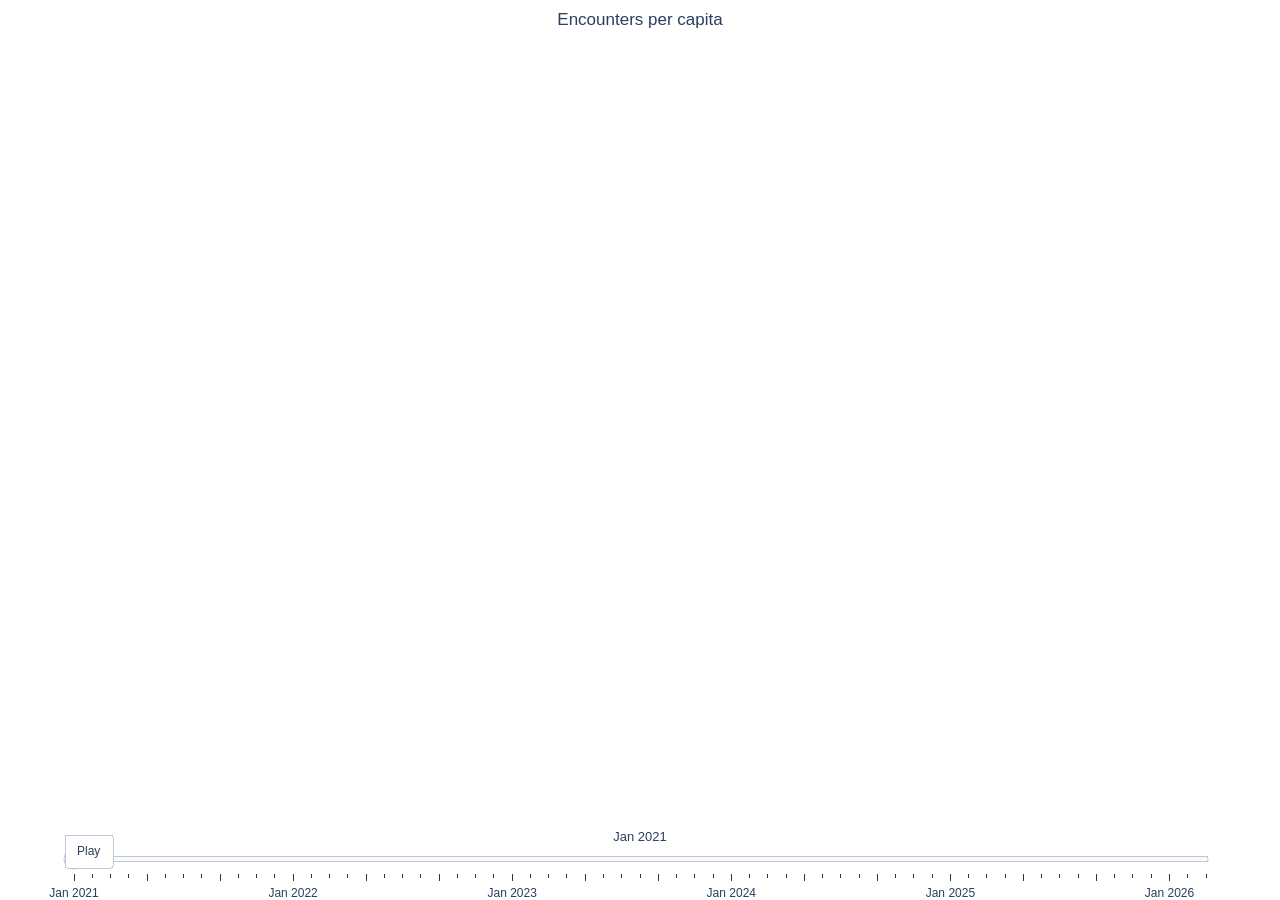
==== assets/map/interactive_map.html @ fe294b66 "Use native Plotly slider with single play button, center title, fix hover text" ====
<!DOCTYPE html>
<html>
<head>
<meta charset="utf-8">
<meta name="viewport" content="width=device-width, initial-scale=1.0">
<script src="https://cdn.plot.ly/plotly-latest.min.js"></script>
<style>
html, body { margin: 0; padding: 0; width: 100%; height: 100%; overflow: hidden; }
#map { width: 100%; height: 100%; }
</style>
</head>
<body>
<div id="map"></div>
<script>
var figure = {"data":[{"colorbar":{"len":0.75,"thickness":12,"tickfont":{"size":10},"title":{"font":{"size":10},"text":"Per 100,000\u003cbr\u003epopulation"}},"colorscale":[[0.0,"#3B9AB2"],[0.15,"#6BBCB6"],[0.3,"#9CCFB5"],[0.45,"#BFE0AF"],[0.55,"#E4E4A4"],[0.65,"#E8C96D"],[0.75,"#E6A439"],[0.85,"#D6773B"],[0.95,"#C44E3F"],[1.0,"#F21A00"]],"customdata":{"dtype":"f8","bdata":"AAAAAAAAAAAAAAAAAAAAAAAAAAAAAAAAAAAAAAAAAAAAAAAAAAAAAAAAAAAAAAAAAAAAAAAAAAAAAAAAAAAAAAAAAAAAAAAAAAAAAAAAAAAAAAAAAAAAAAAAAAAAAAAAAAAAAAAAAAAAAAAAAAAAAI\u002fC9Shcj+I\[base64]"},"hovertemplate":"\u003cb\u003e%{text}\u003c\u002fb\u003e\u003cbr\u003e%{customdata} encounters per 100,000 population\u003cextra\u003e\u003c\u002fextra\u003e","locationmode":"USA-states","locations":["AL","AZ","AR","CA","CO","CT","DE","DC","FL","GA","HI","ID","IL","IN","IA","KS","KY","LA","ME","MD","MA","MI","MN","MS","MO","MT","NE","NV","NH","NJ","NM","NY","NC","ND","OH","OK","OR","PA","RI","SC","SD","TN","TX","UT","VT","VA","WA","WV","WI","WY"],"marker":{"line":{"color":"white","width":0.5}},"text":["Alabama","Arizona","Arkansas","California","Colorado","Connecticut","Delaware","District of Columbia","Florida","Georgia","Hawaii","Idaho","Illinois","Indiana","Iowa","Kansas","Kentucky","Louisiana","Maine","Maryland","Massachusetts","Michigan","Minnesota","Mississippi","Missouri","Montana","Nebraska","Nevada","New Hampshire","New Jersey","New Mexico","New York","North Carolina","North Dakota","Ohio","Oklahoma","Oregon","Pennsylvania","Rhode Island","South Carolina","South Dakota","Tennessee","Texas","Utah","Vermont","Virginia","Washington","West Virginia","Wisconsin","Wyoming"],"z":{"dtype":"f8","bdata":"AAAAAAAAAAAAAAAAAAAAAAAAAAAAAAAAAAAAAAAAAAAAAAAAAAAAAAAAAAAAAAAAAAAAAAAAAAAAAAAAAAAAAAAAAAAAAAAAAAAAAAAAAAAAAAAAAAAAAAAAAAAAAAAAAAAAAAAAAAAAAAAAAAAAALc61HO4deI\[base64]"},"zmax":13.943131940442907,"zmin":0.0,"type":"choropleth"}],"layout":{"template":{"data":{"histogram2dcontour":[{"type":"histogram2dcontour","colorbar":{"outlinewidth":0,"ticks":""},"colorscale":[[0.0,"#0d0887"],[0.1111111111111111,"#46039f"],[0.2222222222222222,"#7201a8"],[0.3333333333333333,"#9c179e"],[0.4444444444444444,"#bd3786"],[0.5555555555555556,"#d8576b"],[0.6666666666666666,"#ed7953"],[0.7777777777777778,"#fb9f3a"],[0.8888888888888888,"#fdca26"],[1.0,"#f0f921"]]}],"choropleth":[{"type":"choropleth","colorbar":{"outlinewidth":0,"ticks":""}}],"histogram2d":[{"type":"histogram2d","colorbar":{"outlinewidth":0,"ticks":""},"colorscale":[[0.0,"#0d0887"],[0.1111111111111111,"#46039f"],[0.2222222222222222,"#7201a8"],[0.3333333333333333,"#9c179e"],[0.4444444444444444,"#bd3786"],[0.5555555555555556,"#d8576b"],[0.6666666666666666,"#ed7953"],[0.7777777777777778,"#fb9f3a"],[0.8888888888888888,"#fdca26"],[1.0,"#f0f921"]]}],"heatmap":[{"type":"heatmap","colorbar":{"outlinewidth":0,"ticks":""},"colorscale":[[0.0,"#0d0887"],[0.1111111111111111,"#46039f"],[0.2222222222222222,"#7201a8"],[0.3333333333333333,"#9c179e"],[0.4444444444444444,"#bd3786"],[0.5555555555555556,"#d8576b"],[0.6666666666666666,"#ed7953"],[0.7777777777777778,"#fb9f3a"],[0.8888888888888888,"#fdca26"],[1.0,"#f0f921"]]}],"contourcarpet":[{"type":"contourcarpet","colorbar":{"outlinewidth":0,"ticks":""}}],"contour":[{"type":"contour","colorbar":{"outlinewidth":0,"ticks":""},"colorscale":[[0.0,"#0d0887"],[0.1111111111111111,"#46039f"],[0.2222222222222222,"#7201a8"],[0.3333333333333333,"#9c179e"],[0.4444444444444444,"#bd3786"],[0.5555555555555556,"#d8576b"],[0.6666666666666666,"#ed7953"],[0.7777777777777778,"#fb9f3a"],[0.8888888888888888,"#fdca26"],[1.0,"#f0f921"]]}],"surface":[{"type":"surface","colorbar":{"outlinewidth":0,"ticks":""},"colorscale":[[0.0,"#0d0887"],[0.1111111111111111,"#46039f"],[0.2222222222222222,"#7201a8"],[0.3333333333333333,"#9c179e"],[0.4444444444444444,"#bd3786"],[0.5555555555555556,"#d8576b"],[0.6666666666666666,"#ed7953"],[0.7777777777777778,"#fb9f3a"],[0.8888888888888888,"#fdca26"],[1.0,"#f0f921"]]}],"mesh3d":[{"type":"mesh3d","colorbar":{"outlinewidth":0,"ticks":""}}],"scatter":[{"fillpattern":{"fillmode":"overlay","size":10,"solidity":0.2},"type":"scatter"}],"parcoords":[{"type":"parcoords","line":{"colorbar":{"outlinewidth":0,"ticks":""}}}],"scatterpolargl":[{"type":"scatterpolargl","marker":{"colorbar":{"outlinewidth":0,"ticks":""}}}],"bar":[{"error_x":{"color":"#2a3f5f"},"error_y":{"color":"#2a3f5f"},"marker":{"line":{"color":"#E5ECF6","width":0.5},"pattern":{"fillmode":"overlay","size":10,"solidity":0.2}},"type":"bar"}],"scattergeo":[{"type":"scattergeo","marker":{"colorbar":{"outlinewidth":0,"ticks":""}}}],"scatterpolar":[{"type":"scatterpolar","marker":{"colorbar":{"outlinewidth":0,"ticks":""}}}],"histogram":[{"marker":{"pattern":{"fillmode":"overlay","size":10,"solidity":0.2}},"type":"histogram"}],"scattergl":[{"type":"scattergl","marker":{"colorbar":{"outlinewidth":0,"ticks":""}}}],"scatter3d":[{"type":"scatter3d","line":{"colorbar":{"outlinewidth":0,"ticks":""}},"marker":{"colorbar":{"outlinewidth":0,"ticks":""}}}],"scattermap":[{"type":"scattermap","marker":{"colorbar":{"outlinewidth":0,"ticks":""}}}],"scattermapbox":[{"type":"scattermapbox","marker":{"colorbar":{"outlinewidth":0,"ticks":""}}}],"scatterternary":[{"type":"scatterternary","marker":{"colorbar":{"outlinewidth":0,"ticks":""}}}],"scattercarpet":[{"type":"scattercarpet","marker":{"colorbar":{"outlinewidth":0,"ticks":""}}}],"carpet":[{"aaxis":{"endlinecolor":"#2a3f5f","gridcolor":"white","linecolor":"white","minorgridcolor":"white","startlinecolor":"#2a3f5f"},"baxis":{"endlinecolor":"#2a3f5f","gridcolor":"white","linecolor":"white","minorgridcolor":"white","startlinecolor":"#2a3f5f"},"type":"carpet"}],"table":[{"cells":{"fill":{"color":"#EBF0F8"},"line":{"color":"white"}},"header":{"fill":{"color":"#C8D4E3"},"line":{"color":"white"}},"type":"table"}],"barpolar":[{"marker":{"line":{"color":"#E5ECF6","width":0.5},"pattern":{"fillmode":"overlay","size":10,"solidity":0.2}},"type":"barpolar"}],"pie":[{"automargin":true,"type":"pie"}]},"layout":{"autotypenumbers":"strict","colorway":["#636efa","#EF553B","#00cc96","#ab63fa","#FFA15A","#19d3f3","#FF6692","#B6E880","#FF97FF","#FECB52"],"font":{"color":"#2a3f5f"},"hovermode":"closest","hoverlabel":{"align":"left"},"paper_bgcolor":"white","plot_bgcolor":"#E5ECF6","polar":{"bgcolor":"#E5ECF6","angularaxis":{"gridcolor":"white","linecolor":"white","ticks":""},"radialaxis":{"gridcolor":"white","linecolor":"white","ticks":""}},"ternary":{"bgcolor":"#E5ECF6","aaxis":{"gridcolor":"white","linecolor":"white","ticks":""},"baxis":{"gridcolor":"white","linecolor":"white","ticks":""},"caxis":{"gridcolor":"white","linecolor":"white","ticks":""}},"coloraxis":{"colorbar":{"outlinewidth":0,"ticks":""}},"colorscale":{"sequential":[[0.0,"#0d0887"],[0.1111111111111111,"#46039f"],[0.2222222222222222,"#7201a8"],[0.3333333333333333,"#9c179e"],[0.4444444444444444,"#bd3786"],[0.5555555555555556,"#d8576b"],[0.6666666666666666,"#ed7953"],[0.7777777777777778,"#fb9f3a"],[0.8888888888888888,"#fdca26"],[1.0,"#f0f921"]],"sequentialminus":[[0.0,"#0d0887"],[0.1111111111111111,"#46039f"],[0.2222222222222222,"#7201a8"],[0.3333333333333333,"#9c179e"],[0.4444444444444444,"#bd3786"],[0.5555555555555556,"#d8576b"],[0.6666666666666666,"#ed7953"],[0.7777777777777778,"#fb9f3a"],[0.8888888888888888,"#fdca26"],[1.0,"#f0f921"]],"diverging":[[0,"#8e0152"],[0.1,"#c51b7d"],[0.2,"#de77ae"],[0.3,"#f1b6da"],[0.4,"#fde0ef"],[0.5,"#f7f7f7"],[0.6,"#e6f5d0"],[0.7,"#b8e186"],[0.8,"#7fbc41"],[0.9,"#4d9221"],[1,"#276419"]]},"xaxis":{"gridcolor":"white","linecolor":"white","ticks":"","title":{"standoff":15},"zerolinecolor":"white","automargin":true,"zerolinewidth":2},"yaxis":{"gridcolor":"white","linecolor":"white","ticks":"","title":{"standoff":15},"zerolinecolor":"white","automargin":true,"zerolinewidth":2},"scene":{"xaxis":{"backgroundcolor":"#E5ECF6","gridcolor":"white","linecolor":"white","showbackground":true,"ticks":"","zerolinecolor":"white","gridwidth":2},"yaxis":{"backgroundcolor":"#E5ECF6","gridcolor":"white","linecolor":"white","showbackground":true,"ticks":"","zerolinecolor":"white","gridwidth":2},"zaxis":{"backgroundcolor":"#E5ECF6","gridcolor":"white","linecolor":"white","showbackground":true,"ticks":"","zerolinecolor":"white","gridwidth":2}},"shapedefaults":{"line":{"color":"#2a3f5f"}},"annotationdefaults":{"arrowcolor":"#2a3f5f","arrowhead":0,"arrowwidth":1},"geo":{"bgcolor":"white","landcolor":"#E5ECF6","subunitcolor":"white","showland":true,"showlakes":true,"lakecolor":"white"},"title":{"x":0.05},"mapbox":{"style":"light"}}},"title":{"font":{"size":17,"family":"Helvetica, Arial, sans-serif"},"text":"Encounters per capita","x":0.5,"xanchor":"center"},"geo":{"projection":{"type":"albers usa"},"lonaxis":{"showgrid":true,"gridwidth":0.5,"gridcolor":"rgba(0,0,0,0.05)","dtick":10},"lataxis":{"showgrid":true,"gridwidth":0.5,"gridcolor":"rgba(0,0,0,0.05)","dtick":5},"scope":"usa","showland":true,"landcolor":"rgb(248,248,248)","showlakes":true,"lakecolor":"rgb(255,255,255)","showframe":false},"margin":{"l":0,"r":0,"t":50,"b":90},"font":{"family":"Helvetica, Arial, sans-serif"},"autosize":true,"updatemenus":[{"buttons":[{"args":[null,{"frame":{"duration":350,"redraw":true},"fromcurrent":true,"transition":{"duration":100},"mode":"immediate"}],"label":"Play","method":"animate"}],"pad":{"t":60},"showactive":false,"type":"buttons","x":0.05,"xanchor":"left","y":0,"yanchor":"top"}],"sliders":[{"active":0,"currentvalue":{"font":{"size":13},"prefix":"","visible":true,"xanchor":"center"},"len":0.9,"pad":{"b":5,"t":50},"steps":[{"args":[["Jan 2021"],{"frame":{"duration":0,"redraw":true},"mode":"immediate"}],"label":"Jan 2021","method":"animate"},{"args":[["Feb 2021"],{"frame":{"duration":0,"redraw":true},"mode":"immediate"}],"label":"","method":"animate"},{"args":[["Mar 2021"],{"frame":{"duration":0,"redraw":true},"mode":"immediate"}],"label":"","method":"animate"},{"args":[["Apr 2021"],{"frame":{"duration":0,"redraw":true},"mode":"immediate"}],"label":"","method":"animate"},{"args":[["May 2021"],{"frame":{"duration":0,"redraw":true},"mode":"immediate"}],"label":"","method":"animate"},{"args":[["Jun 2021"],{"frame":{"duration":0,"redraw":true},"mode":"immediate"}],"label":"","method":"animate"},{"args":[["Jul 2021"],{"frame":{"duration":0,"redraw":true},"mode":"immediate"}],"label":"Jul 2021","method":"animate"},{"args":[["Aug 2021"],{"frame":{"duration":0,"redraw":true},"mode":"immediate"}],"label":"","method":"animate"},{"args":[["Sep 2021"],{"frame":{"duration":0,"redraw":true},"mode":"immediate"}],"label":"","method":"animate"},{"args":[["Oct 2021"],{"frame":{"duration":0,"redraw":true},"mode":"immediate"}],"label":"","method":"animate"},{"args":[["Nov 2021"],{"frame":{"duration":0,"redraw":true},"mode":"immediate"}],"label":"","method":"animate"},{"args":[["Dec 2021"],{"frame":{"duration":0,"redraw":true},"mode":"immediate"}],"label":"","method":"animate"},{"args":[["Jan 2022"],{"frame":{"duration":0,"redraw":true},"mode":"immediate"}],"label":"Jan 2022","method":"animate"},{"args":[["Feb 2022"],{"frame":{"duration":0,"redraw":true},"mode":"immediate"}],"label":"","method":"animate"},{"args":[["Mar 2022"],{"frame":{"duration":0,"redraw":true},"mode":"immediate"}],"label":"","method":"animate"},{"args":[["Apr 2022"],{"frame":{"duration":0,"redraw":true},"mode":"immediate"}],"label":"","method":"animate"},{"args":[["May 2022"],{"frame":{"duration":0,"redraw":true},"mode":"immediate"}],"label":"","method":"animate"},{"args":[["Jun 2022"],{"frame":{"duration":0,"redraw":true},"mode":"immediate"}],"label":"","method":"animate"},{"args":[["Jul 2022"],{"frame":{"duration":0,"redraw":true},"mode":"immediate"}],"label":"Jul 2022","method":"animate"},{"args":[["Aug 2022"],{"frame":{"duration":0,"redraw":true},"mode":"immediate"}],"label":"","method":"animate"},{"args":[["Sep 2022"],{"frame":{"duration":0,"redraw":true},"mode":"immediate"}],"label":"","method":"animate"},{"args":[["Oct 2022"],{"frame":{"duration":0,"redraw":true},"mode":"immediate"}],"label":"","method":"animate"},{"args":[["Nov 2022"],{"frame":{"duration":0,"redraw":true},"mode":"immediate"}],"label":"","method":"animate"},{"args":[["Dec 2022"],{"frame":{"duration":0,"redraw":true},"mode":"immediate"}],"label":"","method":"animate"},{"args":[["Jan 2023"],{"frame":{"duration":0,"redraw":true},"mode":"immediate"}],"label":"Jan 2023","method":"animate"},{"args":[["Feb 2023"],{"frame":{"duration":0,"redraw":true},"mode":"immediate"}],"label":"","method":"animate"},{"args":[["Mar 2023"],{"frame":{"duration":0,"redraw":true},"mode":"immediate"}],"label":"","method":"animate"},{"args":[["Apr 2023"],{"frame":{"duration":0,"redraw":true},"mode":"immediate"}],"label":"","method":"animate"},{"args":[["May 2023"],{"frame":{"duration":0,"redraw":true},"mode":"immediate"}],"label":"","method":"animate"},{"args":[["Jun 2023"],{"frame":{"duration":0,"redraw":true},"mode":"immediate"}],"label":"","method":"animate"},{"args":[["Jul 2023"],{"frame":{"duration":0,"redraw":true},"mode":"immediate"}],"label":"Jul 2023","method":"animate"},{"args":[["Aug 2023"],{"frame":{"duration":0,"redraw":true},"mode":"immediate"}],"label":"","method":"animate"},{"args":[["Sep 2023"],{"frame":{"duration":0,"redraw":true},"mode":"immediate"}],"label":"","method":"animate"},{"args":[["Oct 2023"],{"frame":{"duration":0,"redraw":true},"mode":"immediate"}],"label":"","method":"animate"},{"args":[["Nov 2023"],{"frame":{"duration":0,"redraw":true},"mode":"immediate"}],"label":"","method":"animate"},{"args":[["Dec 2023"],{"frame":{"duration":0,"redraw":true},"mode":"immediate"}],"label":"","method":"animate"},{"args":[["Jan 2024"],{"frame":{"duration":0,"redraw":true},"mode":"immediate"}],"label":"Jan 2024","method":"animate"},{"args":[["Feb 2024"],{"frame":{"duration":0,"redraw":true},"mode":"immediate"}],"label":"","method":"animate"},{"args":[["Mar 2024"],{"frame":{"duration":0,"redraw":true},"mode":"immediate"}],"label":"","method":"animate"},{"args":[["Apr 2024"],{"frame":{"duration":0,"redraw":true},"mode":"immediate"}],"label":"","method":"animate"},{"args":[["May 2024"],{"frame":{"duration":0,"redraw":true},"mode":"immediate"}],"label":"","method":"animate"},{"args":[["Jun 2024"],{"frame":{"duration":0,"redraw":true},"mode":"immediate"}],"label":"","method":"animate"},{"args":[["Jul 2024"],{"frame":{"duration":0,"redraw":true},"mode":"immediate"}],"label":"Jul 2024","method":"animate"},{"args":[["Aug 2024"],{"frame":{"duration":0,"redraw":true},"mode":"immediate"}],"label":"","method":"animate"},{"args":[["Sep 2024"],{"frame":{"duration":0,"redraw":true},"mode":"immediate"}],"label":"","method":"animate"},{"args":[["Oct 2024"],{"frame":{"duration":0,"redraw":true},"mode":"immediate"}],"label":"","method":"animate"},{"args":[["Nov 2024"],{"frame":{"duration":0,"redraw":true},"mode":"immediate"}],"label":"","method":"animate"},{"args":[["Dec 2024"],{"frame":{"duration":0,"redraw":true},"mode":"immediate"}],"label":"","method":"animate"},{"args":[["Jan 2025"],{"frame":{"duration":0,"redraw":true},"mode":"immediate"}],"label":"Jan 2025","method":"animate"},{"args":[["Feb 2025"],{"frame":{"duration":0,"redraw":true},"mode":"immediate"}],"label":"","method":"animate"},{"args":[["Mar 2025"],{"frame":{"duration":0,"redraw":true},"mode":"immediate"}],"label":"","method":"animate"},{"args":[["Apr 2025"],{"frame":{"duration":0,"redraw":true},"mode":"immediate"}],"label":"","method":"animate"},{"args":[["May 2025"],{"frame":{"duration":0,"redraw":true},"mode":"immediate"}],"label":"","method":"animate"},{"args":[["Jun 2025"],{"frame":{"duration":0,"redraw":true},"mode":"immediate"}],"label":"","method":"animate"},{"args":[["Jul 2025"],{"frame":{"duration":0,"redraw":true},"mode":"immediate"}],"label":"Jul 2025","method":"animate"},{"args":[["Aug 2025"],{"frame":{"duration":0,"redraw":true},"mode":"immediate"}],"label":"","method":"animate"},{"args":[["Sep 2025"],{"frame":{"duration":0,"redraw":true},"mode":"immediate"}],"label":"","method":"animate"},{"args":[["Oct 2025"],{"frame":{"duration":0,"redraw":true},"mode":"immediate"}],"label":"","method":"animate"},{"args":[["Nov 2025"],{"frame":{"duration":0,"redraw":true},"mode":"immediate"}],"label":"","method":"animate"},{"args":[["Dec 2025"],{"frame":{"duration":0,"redraw":true},"mode":"immediate"}],"label":"","method":"animate"},{"args":[["Jan 2026"],{"frame":{"duration":0,"redraw":true},"mode":"immediate"}],"label":"Jan 2026","method":"animate"},{"args":[["Feb 2026"],{"frame":{"duration":0,"redraw":true},"mode":"immediate"}],"label":"","method":"animate"},{"args":[["Mar 2026"],{"frame":{"duration":0,"redraw":true},"mode":"immediate"}],"label":"","method":"animate"}],"x":0.05,"xanchor":"left","y":0,"yanchor":"top"}]},"frames":[{"data":[{"colorbar":{"len":0.75,"thickness":12,"tickfont":{"size":10},"title":{"font":{"size":10},"text":"Per 100,000\u003cbr\u003epopulation"}},"colorscale":[[0.0,"#3B9AB2"],[0.15,"#6BBCB6"],[0.3,"#9CCFB5"],[0.45,"#BFE0AF"],[0.55,"#E4E4A4"],[0.65,"#E8C96D"],[0.75,"#E6A439"],[0.85,"#D6773B"],[0.95,"#C44E3F"],[1.0,"#F21A00"]],"customdata":{"dtype":"f8","bdata":"AAAAAAAAAAAAAAAAAAAAAAAAAAAAAAAAAAAAAAAAAAAAAAAAAAAAAAAAAAAAAAAAAAAAAAAAAAAAAAAAAAAAAAAAAAAAAAAAAAAAAAAAAAAAAAAAAAAAAAAAAAAAAAAAAAAAAAAAAAAAAAAAAAAAAI\u002fC9Shcj+I\[base64]"},"hovertemplate":"\u003cb\u003e%{text}\u003c\u002fb\u003e\u003cbr\u003e%{customdata} encounters per 100,000 population\u003cextra\u003e\u003c\u002fextra\u003e","locationmode":"USA-states","locations":["AL","AZ","AR","CA","CO","CT","DE","DC","FL","GA","HI","ID","IL","IN","IA","KS","KY","LA","ME","MD","MA","MI","MN","MS","MO","MT","NE","NV","NH","NJ","NM","NY","NC","ND","OH","OK","OR","PA","RI","SC","SD","TN","TX","UT","VT","VA","WA","WV","WI","WY"],"marker":{"line":{"color":"white","width":0.5}},"text":["Alabama","Arizona","Arkansas","California","Colorado","Connecticut","Delaware","District of Columbia","Florida","Georgia","Hawaii","Idaho","Illinois","Indiana","Iowa","Kansas","Kentucky","Louisiana","Maine","Maryland","Massachusetts","Michigan","Minnesota","Mississippi","Missouri","Montana","Nebraska","Nevada","New Hampshire","New Jersey","New Mexico","New York","North Carolina","North Dakota","Ohio","Oklahoma","Oregon","Pennsylvania","Rhode Island","South Carolina","South Dakota","Tennessee","Texas","Utah","Vermont","Virginia","Washington","West Virginia","Wisconsin","Wyoming"],"z":{"dtype":"f8","bdata":"AAAAAAAAAAAAAAAAAAAAAAAAAAAAAAAAAAAAAAAAAAAAAAAAAAAAAAAAAAAAAAAAAAAAAAAAAAAAAAAAAAAAAAAAAAAAAAAAAAAAAAAAAAAAAAAAAAAAAAAAAAAAAAAAAAAAAAAAAAAAAAAAAAAAALc61HO4deI\[base64]"},"zmax":13.943131940442907,"zmin":0.0,"type":"choropleth"}],"name":"Jan 2021"},{"data":[{"colorbar":{"len":0.75,"thickness":12,"tickfont":{"size":10},"title":{"font":{"size":10},"text":"Per 100,000\u003cbr\u003epopulation"}},"colorscale":[[0.0,"#3B9AB2"],[0.15,"#6BBCB6"],[0.3,"#9CCFB5"],[0.45,"#BFE0AF"],[0.55,"#E4E4A4"],[0.65,"#E8C96D"],[0.75,"#E6A439"],[0.85,"#D6773B"],[0.95,"#C44E3F"],[1.0,"#F21A00"]],"customdata":{"dtype":"f8","bdata":"AAAAAAAAAAAAAAAAAAAAAAAAAAAAAAAAuB6F61G4rj8AAAAAAAAAAAAAAAAAAAAAAAAAAAAAAAAAAAAAAAAAAAAAAAAAAAAAAAAAAAAAAAAAAAAAAAAAAAAAAAAAAAAAAAAAAAAAAAAAAAAAAAAAALgehetRuPY\u002fAAAAAAAAAAAAAAAAAAAAAHE9CtejcN0\[base64]"},"hovertemplate":"\u003cb\u003e%{text}\u003c\u002fb\u003e\u003cbr\u003e%{customdata} encounters per 100,000 population\u003cextra\u003e\u003c\u002fextra\u003e","locationmode":"USA-states","locations":["AL","AZ","AR","CA","CO","CT","DE","DC","FL","GA","HI","ID","IL","IN","IA","KS","KY","LA","ME","MD","MA","MI","MN","MS","MO","MT","NE","NV","NH","NJ","NM","NY","NC","ND","OH","OK","OR","PA","RI","SC","SD","TN","TX","UT","VT","VA","WA","WV","WI","WY"],"marker":{"line":{"color":"white","width":0.5}},"text":["Alabama","Arizona","Arkansas","California","Colorado","Connecticut","Delaware","District of Columbia","Florida","Georgia","Hawaii","Idaho","Illinois","Indiana","Iowa","Kansas","Kentucky","Louisiana","Maine","Maryland","Massachusetts","Michigan","Minnesota","Mississippi","Missouri","Montana","Nebraska","Nevada","New Hampshire","New Jersey","New Mexico","New York","North Carolina","North Dakota","Ohio","Oklahoma","Oregon","Pennsylvania","Rhode Island","South Carolina","South Dakota","Tennessee","Texas","Utah","Vermont","Virginia","Washington","West Virginia","Wisconsin","Wyoming"],"z":{"dtype":"f8","bdata":"AAAAAAAAAAAAAAAAAAAAAAAAAAAAAAAAK1vP7mh\u002fsD8AAAAAAAAAAAAAAAAAAAAAAAAAAAAAAAAAAAAAAAAAAAAAAAAAAAAAAAAAAAAAAAAAAAAAAAAAAAAAAAAAAAAAAAAAAAAAAAAAAAAAAAAAAOCN4Xa\u002fp\u002fY\u002fAAAAAAAAAAAAAAAAAAAAAOnmy1H7ft0\[base64]"},"zmax":13.943131940442907,"zmin":0.0,"type":"choropleth"}],"name":"Feb 2021"},{"data":[{"colorbar":{"len":0.75,"thickness":12,"tickfont":{"size":10},"title":{"font":{"size":10},"text":"Per 100,000\u003cbr\u003epopulation"}},"colorscale":[[0.0,"#3B9AB2"],[0.15,"#6BBCB6"],[0.3,"#9CCFB5"],[0.45,"#BFE0AF"],[0.55,"#E4E4A4"],[0.65,"#E8C96D"],[0.75,"#E6A439"],[0.85,"#D6773B"],[0.95,"#C44E3F"],[1.0,"#F21A00"]],"customdata":{"dtype":"f8","bdata":"AAAAAAAAAAAAAAAAAAAAAAAAAAAAAAAA4XoUrkfhyj8AAAAAAAAAAAAAAAAAAAAAAAAAAAAAAAAAAAAAAAAAAAAAAAAAAAAAAAAAAAAAAAAAAAAAAAAAAAAAAAAAAAAAAAAAAAAAAAAAAAAAAAAAAArXo3A9Cvc\[base64]"},"hovertemplate":"\u003cb\u003e%{text}\u003c\u002fb\u003e\u003cbr\u003e%{customdata} encounters per 100,000 population\u003cextra\u003e\u003c\u002fextra\u003e","locationmode":"USA-states","locations":["AL","AZ","AR","CA","CO","CT","DE","DC","FL","GA","HI","ID","IL","IN","IA","KS","KY","LA","ME","MD","MA","MI","MN","MS","MO","MT","NE","NV","NH","NJ","NM","NY","NC","ND","OH","OK","OR","PA","RI","SC","SD","TN","TX","UT","VT","VA","WA","WV","WI","WY"],"marker":{"line":{"color":"white","width":0.5}},"text":["Alabama","Arizona","Arkansas","California","Colorado","Connecticut","Delaware","District of Columbia","Florida","Georgia","Hawaii","Idaho","Illinois","Indiana","Iowa","Kansas","Kentucky","Louisiana","Maine","Maryland","Massachusetts","Michigan","Minnesota","Mississippi","Missouri","Montana","Nebraska","Nevada","New Hampshire","New Jersey","New Mexico","New York","North Carolina","North Dakota","Ohio","Oklahoma","Oregon","Pennsylvania","Rhode Island","South Carolina","South Dakota","Tennessee","Texas","Utah","Vermont","Virginia","Washington","West Virginia","Wisconsin","Wyoming"],"z":{"dtype":"f8","bdata":"AAAAAAAAAAAAAAAAAAAAAAAAAAAAAAAAEcVLsXRlyj8AAAAAAAAAAAAAAAAAAAAAAAAAAAAAAAAAAAAAAAAAAAAAAAAAAAAAAAAAAAAAAAAAAAAAAAAAAAAAAAAAAAAAAAAAAAAAAAAAAAAAAAAAAGVJyZAmE\u002fc\[base64]"},"zmax":13.943131940442907,"zmin":0.0,"type":"choropleth"}],"name":"Mar 2021"},{"data":[{"colorbar":{"len":0.75,"thickness":12,"tickfont":{"size":10},"title":{"font":{"size":10},"text":"Per 100,000\u003cbr\u003epopulation"}},"colorscale":[[0.0,"#3B9AB2"],[0.15,"#6BBCB6"],[0.3,"#9CCFB5"],[0.45,"#BFE0AF"],[0.55,"#E4E4A4"],[0.65,"#E8C96D"],[0.75,"#E6A439"],[0.85,"#D6773B"],[0.95,"#C44E3F"],[1.0,"#F21A00"]],"customdata":{"dtype":"f8","bdata":"AAAAAAAAAAAAAAAAAAAAAAAAAAAAAAAAMzMzMzMz0z8AAAAAAAAAAAAAAAAAAAAAAAAAAAAAAAAAAAAAAAAAAAAAAAAAAAAAAAAAAAAAAAAAAAAAAAAAAAAAAAAAAAAAAAAAAAAAAAAAAAAAAAAAAIXrUbgehfc\[base64]"},"hovertemplate":"\u003cb\u003e%{text}\u003c\u002fb\u003e\u003cbr\u003e%{customdata} encounters per 100,000 population\u003cextra\u003e\u003c\u002fextra\u003e","locationmode":"USA-states","locations":["AL","AZ","AR","CA","CO","CT","DE","DC","FL","GA","HI","ID","IL","IN","IA","KS","KY","LA","ME","MD","MA","MI","MN","MS","MO","MT","NE","NV","NH","NJ","NM","NY","NC","ND","OH","OK","OR","PA","RI","SC","SD","TN","TX","UT","VT","VA","WA","WV","WI","WY"],"marker":{"line":{"color":"white","width":0.5}},"text":["Alabama","Arizona","Arkansas","California","Colorado","Connecticut","Delaware","District of Columbia","Florida","Georgia","Hawaii","Idaho","Illinois","Indiana","Iowa","Kansas","Kentucky","Louisiana","Maine","Maryland","Massachusetts","Michigan","Minnesota","Mississippi","Missouri","Montana","Nebraska","Nevada","New Hampshire","New Jersey","New Mexico","New York","North Carolina","North Dakota","Ohio","Oklahoma","Oregon","Pennsylvania","Rhode Island","South Carolina","South Dakota","Tennessee","Texas","Utah","Vermont","Virginia","Washington","West Virginia","Wisconsin","Wyoming"],"z":{"dtype":"f8","bdata":"AAAAAAAAAAAAAAAAAAAAAAAAAAAAAAAApHVu3+v40j8AAAAAAAAAAAAAAAAAAAAAAAAAAAAAAAAAAAAAAAAAAAAAAAAAAAAAAAAAAAAAAAAAAAAAAAAAAAAAAAAAAAAAAAAAAAAAAAAAAAAAAAAAAOkEsaqNfvc\[base64]"},"zmax":13.943131940442907,"zmin":0.0,"type":"choropleth"}],"name":"Apr 2021"},{"data":[{"colorbar":{"len":0.75,"thickness":12,"tickfont":{"size":10},"title":{"font":{"size":10},"text":"Per 100,000\u003cbr\u003epopulation"}},"colorscale":[[0.0,"#3B9AB2"],[0.15,"#6BBCB6"],[0.3,"#9CCFB5"],[0.45,"#BFE0AF"],[0.55,"#E4E4A4"],[0.65,"#E8C96D"],[0.75,"#E6A439"],[0.85,"#D6773B"],[0.95,"#C44E3F"],[1.0,"#F21A00"]],"customdata":{"dtype":"f8","bdata":"AAAAAAAAAAAAAAAAAAAAAAAAAAAAAAAA4XoUrkfhyj8AAAAAAAAAAAAAAAAAAAAAAAAAAAAAAAAAAAAAAAAAAAAAAAAAAAAAAAAAAAAAAAAAAAAAAAAAAAAAAAAAAAAAAAAAAAAAAAAAAAAAAAAAAOF6FK5H4fI\u002fAAAAAAAAAAAAAAAAAAAAAHsUrkfhevQ\[base64]"},"hovertemplate":"\u003cb\u003e%{text}\u003c\u002fb\u003e\u003cbr\u003e%{customdata} encounters per 100,000 population\u003cextra\u003e\u003c\u002fextra\u003e","locationmode":"USA-states","locations":["AL","AZ","AR","CA","CO","CT","DE","DC","FL","GA","HI","ID","IL","IN","IA","KS","KY","LA","ME","MD","MA","MI","MN","MS","MO","MT","NE","NV","NH","NJ","NM","NY","NC","ND","OH","OK","OR","PA","RI","SC","SD","TN","TX","UT","VT","VA","WA","WV","WI","WY"],"marker":{"line":{"color":"white","width":0.5}},"text":["Alabama","Arizona","Arkansas","California","Colorado","Connecticut","Delaware","District of Columbia","Florida","Georgia","Hawaii","Idaho","Illinois","Indiana","Iowa","Kansas","Kentucky","Louisiana","Maine","Maryland","Massachusetts","Michigan","Minnesota","Mississippi","Missouri","Montana","Nebraska","Nevada","New Hampshire","New Jersey","New Mexico","New York","North Carolina","North Dakota","Ohio","Oklahoma","Oregon","Pennsylvania","Rhode Island","South Carolina","South Dakota","Tennessee","Texas","Utah","Vermont","Virginia","Washington","West Virginia","Wisconsin","Wyoming"],"z":{"dtype":"f8","bdata":"AAAAAAAAAAAAAAAAAAAAAAAAAAAAAAAAR+2uOAR\u002fyz8AAAAAAAAAAAAAAAAAAAAAAAAAAAAAAAAAAAAAAAAAAAAAAAAAAAAAAAAAAAAAAAAAAAAAAAAAAAAAAAAAAAAAAAAAAAAAAAAAAAAAAAAAADv2u40f4fI\u002fAAAAAAAAAAAAAAAAAAAAALLLPgc0cvQ\[base64]"},"zmax":13.943131940442907,"zmin":0.0,"type":"choropleth"}],"name":"May 2021"},{"data":[{"colorbar":{"len":0.75,"thickness":12,"tickfont":{"size":10},"title":{"font":{"size":10},"text":"Per 100,000\u003cbr\u003epopulation"}},"colorscale":[[0.0,"#3B9AB2"],[0.15,"#6BBCB6"],[0.3,"#9CCFB5"],[0.45,"#BFE0AF"],[0.55,"#E4E4A4"],[0.65,"#E8C96D"],[0.75,"#E6A439"],[0.85,"#D6773B"],[0.95,"#C44E3F"],[1.0,"#F21A00"]],"customdata":{"dtype":"f8","bdata":"AAAAAAAAAAAAAAAAAAAAAAAAAAAAAAAA16NwPQrX0z8AAAAAAAAAAAAAAAAAAAAAAAAAAAAAAAAAAAAAAAAAAAAAAAAAAAAAAAAAAAAAAAAAAAAAAAAAAAAAAAAAAAAAAAAAAAAAAAAAAAAAAAAAAMP1KFyPwvU\[base64]"},"hovertemplate":"\u003cb\u003e%{text}\u003c\u002fb\u003e\u003cbr\u003e%{customdata} encounters per 100,000 population\u003cextra\u003e\u003c\u002fextra\u003e","locationmode":"USA-states","locations":["AL","AZ","AR","CA","CO","CT","DE","DC","FL","GA","HI","ID","IL","IN","IA","KS","KY","LA","ME","MD","MA","MI","MN","MS","MO","MT","NE","NV","NH","NJ","NM","NY","NC","ND","OH","OK","OR","PA","RI","SC","SD","TN","TX","UT","VT","VA","WA","WV","WI","WY"],"marker":{"line":{"color":"white","width":0.5}},"text":["Alabama","Arizona","Arkansas","California","Colorado","Connecticut","Delaware","District of Columbia","Florida","Georgia","Hawaii","Idaho","Illinois","Indiana","Iowa","Kansas","Kentucky","Louisiana","Maine","Maryland","Massachusetts","Michigan","Minnesota","Mississippi","Missouri","Montana","Nebraska","Nevada","New Hampshire","New Jersey","New Mexico","New York","North Carolina","North Dakota","Ohio","Oklahoma","Oregon","Pennsylvania","Rhode Island","South Carolina","South Dakota","Tennessee","Texas","Utah","Vermont","Virginia","Washington","West Virginia","Wisconsin","Wyoming"],"z":{"dtype":"f8","bdata":"AAAAAAAAAAAAAAAAAAAAAAAAAAAAAAAA2p3RZnsS1D8AAAAAAAAAAAAAAAAAAAAAAAAAAAAAAAAAAAAAAAAAAAAAAAAAAAAAAAAAAAAAAAAAAAAAAAAAAAAAAAAAAAAAAAAAAAAAAAAAAAAAAAAAANgWEkPx0PU\[base64]"},"zmax":13.943131940442907,"zmin":0.0,"type":"choropleth"}],"name":"Jun 2021"},{"data":[{"colorbar":{"len":0.75,"thickness":12,"tickfont":{"size":10},"title":{"font":{"size":10},"text":"Per 100,000\u003cbr\u003epopulation"}},"colorscale":[[0.0,"#3B9AB2"],[0.15,"#6BBCB6"],[0.3,"#9CCFB5"],[0.45,"#BFE0AF"],[0.55,"#E4E4A4"],[0.65,"#E8C96D"],[0.75,"#E6A439"],[0.85,"#D6773B"],[0.95,"#C44E3F"],[1.0,"#F21A00"]],"customdata":{"dtype":"f8","bdata":"AAAAAAAAAAAAAAAAAAAAAAAAAAAAAAAAH4XrUbge1T8AAAAAAAAAAAAAAAAAAAAAAAAAAAAAAAAAAAAAAAAAAAAAAAAAAAAAAAAAAAAAAAAAAAAAAAAAAAAAAAAAAAAAAAAAAAAAAAAAAAAAAAAAAJqZmZmZmfk\u002fAAAAAAAAAAAAAAAAAAAAANejcD0K1\u002fs\[base64]"},"hovertemplate":"\u003cb\u003e%{text}\u003c\u002fb\u003e\u003cbr\u003e%{customdata} encounters per 100,000 population\u003cextra\u003e\u003c\u002fextra\u003e","locationmode":"USA-states","locations":["AL","AZ","AR","CA","CO","CT","DE","DC","FL","GA","HI","ID","IL","IN","IA","KS","KY","LA","ME","MD","MA","MI","MN","MS","MO","MT","NE","NV","NH","NJ","NM","NY","NC","ND","OH","OK","OR","PA","RI","SC","SD","TN","TX","UT","VT","VA","WA","WV","WI","WY"],"marker":{"line":{"color":"white","width":0.5}},"text":["Alabama","Arizona","Arkansas","California","Colorado","Connecticut","Delaware","District of Columbia","Florida","Georgia","Hawaii","Idaho","Illinois","Indiana","Iowa","Kansas","Kentucky","Louisiana","Maine","Maryland","Massachusetts","Michigan","Minnesota","Mississippi","Missouri","Montana","Nebraska","Nevada","New Hampshire","New Jersey","New Mexico","New York","North Carolina","North Dakota","Ohio","Oklahoma","Oregon","Pennsylvania","Rhode Island","South Carolina","South Dakota","Tennessee","Texas","Utah","Vermont","Virginia","Washington","West Virginia","Wisconsin","Wyoming"],"z":{"dtype":"f8","bdata":"AAAAAAAAAAAAAAAAAAAAAAAAAAAAAAAAA\u002fxbDKfl1D8AAAAAAAAAAAAAAAAAAAAAAAAAAAAAAAAAAAAAAAAAAAAAAAAAAAAAAAAAAAAAAAAAAAAAAAAAAAAAAAAAAAAAAAAAAAAAAAAAAAAAAAAAAH6uNyyRl\u002fk\u002fAAAAAAAAAAAAAAAAAAAAAGzFsdvy0fs\[base64]"},"zmax":13.943131940442907,"zmin":0.0,"type":"choropleth"}],"name":"Jul 2021"},{"data":[{"colorbar":{"len":0.75,"thickness":12,"tickfont":{"size":10},"title":{"font":{"size":10},"text":"Per 100,000\u003cbr\u003epopulation"}},"colorscale":[[0.0,"#3B9AB2"],[0.15,"#6BBCB6"],[0.3,"#9CCFB5"],[0.45,"#BFE0AF"],[0.55,"#E4E4A4"],[0.65,"#E8C96D"],[0.75,"#E6A439"],[0.85,"#D6773B"],[0.95,"#C44E3F"],[1.0,"#F21A00"]],"customdata":{"dtype":"f8","bdata":"AAAAAAAAAAAAAAAAAAAAAAAAAAAAAAAAKVyPwvUovD8AAAAAAAAAAAAAAAAAAAAAAAAAAAAAAAAAAAAAAAAAAAAAAAAAAAAAAAAAAAAAAAAAAAAAAAAAAAAAAAAAAAAAAAAAAAAAAAAAAAAAAAAAAFK4HoXrUfg\u002fAAAAAAAAAAAAAAAAAAAAAClcj8L1KOQ\[base64]"},"hovertemplate":"\u003cb\u003e%{text}\u003c\u002fb\u003e\u003cbr\u003e%{customdata} encounters per 100,000 population\u003cextra\u003e\u003c\u002fextra\u003e","locationmode":"USA-states","locations":["AL","AZ","AR","CA","CO","CT","DE","DC","FL","GA","HI","ID","IL","IN","IA","KS","KY","LA","ME","MD","MA","MI","MN","MS","MO","MT","NE","NV","NH","NJ","NM","NY","NC","ND","OH","OK","OR","PA","RI","SC","SD","TN","TX","UT","VT","VA","WA","WV","WI","WY"],"marker":{"line":{"color":"white","width":0.5}},"text":["Alabama","Arizona","Arkansas","California","Colorado","Connecticut","Delaware","District of Columbia","Florida","Georgia","Hawaii","Idaho","Illinois","Indiana","Iowa","Kansas","Kentucky","Louisiana","Maine","Maryland","Massachusetts","Michigan","Minnesota","Mississippi","Missouri","Montana","Nebraska","Nevada","New Hampshire","New Jersey","New Mexico","New York","North Carolina","North Dakota","Ohio","Oklahoma","Oregon","Pennsylvania","Rhode Island","South Carolina","South Dakota","Tennessee","Texas","Utah","Vermont","Virginia","Washington","West Virginia","Wisconsin","Wyoming"],"z":{"dtype":"f8","bdata":"AAAAAAAAAAAAAAAAAAAAAAAAAAAAAAAAR+2uOAR\u002fuz8AAAAAAAAAAAAAAAAAAAAAAAAAAAAAAAAAAAAAAAAAAAAAAAAAAAAAAAAAAAAAAAAAAAAAAAAAAAAAAAAAAAAAAAAAAAAAAAAAAAAAAAAAAPJ7gN5bVfg\u002fAAAAAAAAAAAAAAAAAAAAAM2ROYllHOQ\[base64]"},"zmax":13.943131940442907,"zmin":0.0,"type":"choropleth"}],"name":"Aug 2021"},{"data":[{"colorbar":{"len":0.75,"thickness":12,"tickfont":{"size":10},"title":{"font":{"size":10},"text":"Per 100,000\u003cbr\u003epopulation"}},"colorscale":[[0.0,"#3B9AB2"],[0.15,"#6BBCB6"],[0.3,"#9CCFB5"],[0.45,"#BFE0AF"],[0.55,"#E4E4A4"],[0.65,"#E8C96D"],[0.75,"#E6A439"],[0.85,"#D6773B"],[0.95,"#C44E3F"],[1.0,"#F21A00"]],"customdata":{"dtype":"f8","bdata":"AAAAAAAAAAAAAAAAAAAAAAAAAAAAAAAAKVyPwvUovD8AAAAAAAAAAAAAAAAAAAAAAAAAAAAAAAAAAAAAAAAAAAAAAAAAAAAAAAAAAAAAAAAAAAAAAAAAAAAAAAAAAAAAAAAAAAAAAAAAAAAAAAAAABSuR+F6FPI\[base64]"},"hovertemplate":"\u003cb\u003e%{text}\u003c\u002fb\u003e\u003cbr\u003e%{customdata} encounters per 100,000 population\u003cextra\u003e\u003c\u002fextra\u003e","locationmode":"USA-states","locations":["AL","AZ","AR","CA","CO","CT","DE","DC","FL","GA","HI","ID","IL","IN","IA","KS","KY","LA","ME","MD","MA","MI","MN","MS","MO","MT","NE","NV","NH","NJ","NM","NY","NC","ND","OH","OK","OR","PA","RI","SC","SD","TN","TX","UT","VT","VA","WA","WV","WI","WY"],"marker":{"line":{"color":"white","width":0.5}},"text":["Alabama","Arizona","Arkansas","California","Colorado","Connecticut","Delaware","District of Columbia","Florida","Georgia","Hawaii","Idaho","Illinois","Indiana","Iowa","Kansas","Kentucky","Louisiana","Maine","Maryland","Massachusetts","Michigan","Minnesota","Mississippi","Missouri","Montana","Nebraska","Nevada","New Hampshire","New Jersey","New Mexico","New York","North Carolina","North Dakota","Ohio","Oklahoma","Oregon","Pennsylvania","Rhode Island","South Carolina","South Dakota","Tennessee","Texas","Utah","Vermont","Virginia","Washington","West Virginia","Wisconsin","Wyoming"],"z":{"dtype":"f8","bdata":"AAAAAAAAAAAAAAAAAAAAAAAAAAAAAAAAfRUSwJOYvD8AAAAAAAAAAAAAAAAAAAAAAAAAAAAAAAAAAAAAAAAAAAAAAAAAAAAAAAAAAAAAAAAAAAAAAAAAAAAAAAAAAAAAAAAAAAAAAAAAAAAAAAAAADN\u002f7FlRCvI\[base64]"},"zmax":13.943131940442907,"zmin":0.0,"type":"choropleth"}],"name":"Sep 2021"},{"data":[{"colorbar":{"len":0.75,"thickness":12,"tickfont":{"size":10},"title":{"font":{"size":10},"text":"Per 100,000\u003cbr\u003epopulation"}},"colorscale":[[0.0,"#3B9AB2"],[0.15,"#6BBCB6"],[0.3,"#9CCFB5"],[0.45,"#BFE0AF"],[0.55,"#E4E4A4"],[0.65,"#E8C96D"],[0.75,"#E6A439"],[0.85,"#D6773B"],[0.95,"#C44E3F"],[1.0,"#F21A00"]],"customdata":{"dtype":"f8","bdata":"AAAAAAAAAAAAAAAAAAAAAAAAAAAAAAAA7FG4HoXrsT8AAAAAAAAAAAAAAAAAAAAAAAAAAAAAAAAAAAAAAAAAAAAAAAAAAAAAAAAAAAAAAAAAAAAAAAAAAAAAAAAAAAAAAAAAAAAAAAAAAAAAAAAAAJqZmZmZmfk\u002fAAAAAAAAAAAAAAAAAAAAAEjhehSuR9E\[base64]"},"hovertemplate":"\u003cb\u003e%{text}\u003c\u002fb\u003e\u003cbr\u003e%{customdata} encounters per 100,000 population\u003cextra\u003e\u003c\u002fextra\u003e","locationmode":"USA-states","locations":["AL","AZ","AR","CA","CO","CT","DE","DC","FL","GA","HI","ID","IL","IN","IA","KS","KY","LA","ME","MD","MA","MI","MN","MS","MO","MT","NE","NV","NH","NJ","NM","NY","NC","ND","OH","OK","OR","PA","RI","SC","SD","TN","TX","UT","VT","VA","WA","WV","WI","WY"],"marker":{"line":{"color":"white","width":0.5}},"text":["Alabama","Arizona","Arkansas","California","Colorado","Connecticut","Delaware","District of Columbia","Florida","Georgia","Hawaii","Idaho","Illinois","Indiana","Iowa","Kansas","Kentucky","Louisiana","Maine","Maryland","Massachusetts","Michigan","Minnesota","Mississippi","Missouri","Montana","Nebraska","Nevada","New Hampshire","New Jersey","New Mexico","New York","North Carolina","North Dakota","Ohio","Oklahoma","Oregon","Pennsylvania","Rhode Island","South Carolina","South Dakota","Tennessee","Texas","Utah","Vermont","Virginia","Washington","West Virginia","Wisconsin","Wyoming"],"z":{"dtype":"f8","bdata":"AAAAAAAAAAAAAAAAAAAAAAAAAAAAAAAAlquV\u002fYeysj8AAAAAAAAAAAAAAAAAAAAAAAAAAAAAAAAAAAAAAAAAAAAAAAAAAAAAAAAAAAAAAAAAAAAAAAAAAAAAAAAAAAAAAAAAAAAAAAAAAAAAAAAAAH6uNyyRl\u002fk\u002fAAAAAAAAAAAAAAAAAAAAAKHCD5nxbdE\[base64]"},"zmax":13.943131940442907,"zmin":0.0,"type":"choropleth"}],"name":"Oct 2021"},{"data":[{"colorbar":{"len":0.75,"thickness":12,"tickfont":{"size":10},"title":{"font":{"size":10},"text":"Per 100,000\u003cbr\u003epopulation"}},"colorscale":[[0.0,"#3B9AB2"],[0.15,"#6BBCB6"],[0.3,"#9CCFB5"],[0.45,"#BFE0AF"],[0.55,"#E4E4A4"],[0.65,"#E8C96D"],[0.75,"#E6A439"],[0.85,"#D6773B"],[0.95,"#C44E3F"],[1.0,"#F21A00"]],"customdata":{"dtype":"f8","bdata":"AAAAAAAAAAAAAAAAAAAAAAAAAAAAAAAAuB6F61G4vj8AAAAAAAAAAAAAAAAAAAAAAAAAAAAAAAAAAAAAAAAAAAAAAAAAAAAAAAAAAAAAAAAAAAAAAAAAAAAAAAAAAAAAAAAAAAAAAAAAAAAAAAAAAK5H4XoUrvs\[base64]"},"hovertemplate":"\u003cb\u003e%{text}\u003c\u002fb\u003e\u003cbr\u003e%{customdata} encounters per 100,000 population\u003cextra\u003e\u003c\u002fextra\u003e","locationmode":"USA-states","locations":["AL","AZ","AR","CA","CO","CT","DE","DC","FL","GA","HI","ID","IL","IN","IA","KS","KY","LA","ME","MD","MA","MI","MN","MS","MO","MT","NE","NV","NH","NJ","NM","NY","NC","ND","OH","OK","OR","PA","RI","SC","SD","TN","TX","UT","VT","VA","WA","WV","WI","WY"],"marker":{"line":{"color":"white","width":0.5}},"text":["Alabama","Arizona","Arkansas","California","Colorado","Connecticut","Delaware","District of Columbia","Florida","Georgia","Hawaii","Idaho","Illinois","Indiana","Iowa","Kansas","Kentucky","Louisiana","Maine","Maryland","Massachusetts","Michigan","Minnesota","Mississippi","Missouri","Montana","Nebraska","Nevada","New Hampshire","New Jersey","New Mexico","New York","North Carolina","North Dakota","Ohio","Oklahoma","Oregon","Pennsylvania","Rhode Island","South Carolina","South Dakota","Tennessee","Texas","Utah","Vermont","Virginia","Washington","West Virginia","Wisconsin","Wyoming"],"z":{"dtype":"f8","bdata":"AAAAAAAAAAAAAAAAAAAAAAAAAAAAAAAAsz11RyOyvT8AAAAAAAAAAAAAAAAAAAAAAAAAAAAAAAAAAAAAAAAAAAAAAAAAAAAAAAAAAAAAAAAAAAAAAAAAAAAAAAAAAAAAAAAAAAAAAAAAAAAAAAAAABNYvq2UsPs\[base64]"},"zmax":13.943131940442907,"zmin":0.0,"type":"choropleth"}],"name":"Nov 2021"},{"data":[{"colorbar":{"len":0.75,"thickness":12,"tickfont":{"size":10},"title":{"font":{"size":10},"text":"Per 100,000\u003cbr\u003epopulation"}},"colorscale":[[0.0,"#3B9AB2"],[0.15,"#6BBCB6"],[0.3,"#9CCFB5"],[0.45,"#BFE0AF"],[0.55,"#E4E4A4"],[0.65,"#E8C96D"],[0.75,"#E6A439"],[0.85,"#D6773B"],[0.95,"#C44E3F"],[1.0,"#F21A00"]],"customdata":{"dtype":"f8","bdata":"AAAAAAAAAAAAAAAAAAAAAAAAAAAAAAAACtejcD0Ktz8AAAAAAAAAAAAAAAAAAAAAAAAAAAAAAAAAAAAAAAAAAAAAAAAAAAAAAAAAAAAAAAAAAAAAAAAAAAAAAAAAAAAAAAAAAAAAAAAAAAAAAAAAABSuR+F6FPo\[base64]"},"hovertemplate":"\u003cb\u003e%{text}\u003c\u002fb\u003e\u003cbr\u003e%{customdata} encounters per 100,000 population\u003cextra\u003e\u003c\u002fextra\u003e","locationmode":"USA-states","locations":["AL","AZ","AR","CA","CO","CT","DE","DC","FL","GA","HI","ID","IL","IN","IA","KS","KY","LA","ME","MD","MA","MI","MN","MS","MO","MT","NE","NV","NH","NJ","NM","NY","NC","ND","OH","OK","OR","PA","RI","SC","SD","TN","TX","UT","VT","VA","WA","WV","WI","WY"],"marker":{"line":{"color":"white","width":0.5}},"text":["Alabama","Arizona","Arkansas","California","Colorado","Connecticut","Delaware","District of Columbia","Florida","Georgia","Hawaii","Idaho","Illinois","Indiana","Iowa","Kansas","Kentucky","Louisiana","Maine","Maryland","Massachusetts","Michigan","Minnesota","Mississippi","Missouri","Montana","Nebraska","Nevada","New Hampshire","New Jersey","New Mexico","New York","North Carolina","North Dakota","Ohio","Oklahoma","Oregon","Pennsylvania","Rhode Island","South Carolina","South Dakota","Tennessee","Texas","Utah","Vermont","Virginia","Washington","West Virginia","Wisconsin","Wyoming"],"z":{"dtype":"f8","bdata":"AAAAAAAAAAAAAAAAAAAAAAAAAAAAAAAAb0wiG8YYtz8AAAAAAAAAAAAAAAAAAAAAAAAAAAAAAAAAAAAAAAAAAAAAAAAAAAAAAAAAAAAAAAAAAAAAAAAAAAAAAAAAAAAAAAAAAAAAAAAAAAAAAAAAAAJqH0b4Avo\[base64]"},"zmax":13.943131940442907,"zmin":0.0,"type":"choropleth"}],"name":"Dec 2021"},{"data":[{"colorbar":{"len":0.75,"thickness":12,"tickfont":{"size":10},"title":{"font":{"size":10},"text":"Per 100,000\u003cbr\u003epopulation"}},"colorscale":[[0.0,"#3B9AB2"],[0.15,"#6BBCB6"],[0.3,"#9CCFB5"],[0.45,"#BFE0AF"],[0.55,"#E4E4A4"],[0.65,"#E8C96D"],[0.75,"#E6A439"],[0.85,"#D6773B"],[0.95,"#C44E3F"],[1.0,"#F21A00"]],"customdata":{"dtype":"f8","bdata":"AAAAAAAAAAAAAAAAAAAAAAAAAAAAAAAAMzMzMzMzwz8AAAAAAAAAAAAAAAAAAAAAAAAAAAAAAAAAAAAAAAAAAAAAAAAAAAAAAAAAAAAAAAAAAAAAAAAAAAAAAAAAAAAAAAAAAAAAAAAAAAAAAAAAAD0K16NwPfY\[base64]"},"hovertemplate":"\u003cb\u003e%{text}\u003c\u002fb\u003e\u003cbr\u003e%{customdata} encounters per 100,000 population\u003cextra\u003e\u003c\u002fextra\u003e","locationmode":"USA-states","locations":["AL","AZ","AR","CA","CO","CT","DE","DC","FL","GA","HI","ID","IL","IN","IA","KS","KY","LA","ME","MD","MA","MI","MN","MS","MO","MT","NE","NV","NH","NJ","NM","NY","NC","ND","OH","OK","OR","PA","RI","SC","SD","TN","TX","UT","VT","VA","WA","WV","WI","WY"],"marker":{"line":{"color":"white","width":0.5}},"text":["Alabama","Arizona","Arkansas","California","Colorado","Connecticut","Delaware","District of Columbia","Florida","Georgia","Hawaii","Idaho","Illinois","Indiana","Iowa","Kansas","Kentucky","Louisiana","Maine","Maryland","Massachusetts","Michigan","Minnesota","Mississippi","Missouri","Montana","Nebraska","Nevada","New Hampshire","New Jersey","New Mexico","New York","North Carolina","North Dakota","Ohio","Oklahoma","Oregon","Pennsylvania","Rhode Island","South Carolina","South Dakota","Tennessee","Texas","Utah","Vermont","Virginia","Washington","West Virginia","Wisconsin","Wyoming"],"z":{"dtype":"f8","bdata":"AAAAAAAAAAAAAAAAAAAAAAAAAAAAAAAAsj9HwU8\u002fwz8AAAAAAAAAAAAAAAAAAAAAAAAAAAAAAAAAAAAAAAAAAAAAAAAAAAAAAAAAAAAAAAAAAAAAAAAAAAAAAAAAAAAAAAAAAAAAAAAAAAAAAAAAAF3S+VxYPPY\[base64]"},"zmax":13.943131940442907,"zmin":0.0,"type":"choropleth"}],"name":"Jan 2022"},{"data":[{"colorbar":{"len":0.75,"thickness":12,"tickfont":{"size":10},"title":{"font":{"size":10},"text":"Per 100,000\u003cbr\u003epopulation"}},"colorscale":[[0.0,"#3B9AB2"],[0.15,"#6BBCB6"],[0.3,"#9CCFB5"],[0.45,"#BFE0AF"],[0.55,"#E4E4A4"],[0.65,"#E8C96D"],[0.75,"#E6A439"],[0.85,"#D6773B"],[0.95,"#C44E3F"],[1.0,"#F21A00"]],"customdata":{"dtype":"f8","bdata":"AAAAAAAAAAAAAAAAAAAAAAAAAAAAAAAAKVyPwvUozD8AAAAAAAAAAAAAAAAAAAAAAAAAAAAAAAAAAAAAAAAAAAAAAAAAAAAAAAAAAAAAAAAAAAAAAAAAAAAAAAAAAAAAAAAAAAAAAAAAAAAAAAAAAArXo3A9Cu8\[base64]"},"hovertemplate":"\u003cb\u003e%{text}\u003c\u002fb\u003e\u003cbr\u003e%{customdata} encounters per 100,000 population\u003cextra\u003e\u003c\u002fextra\u003e","locationmode":"USA-states","locations":["AL","AZ","AR","CA","CO","CT","DE","DC","FL","GA","HI","ID","IL","IN","IA","KS","KY","LA","ME","MD","MA","MI","MN","MS","MO","MT","NE","NV","NH","NJ","NM","NY","NC","ND","OH","OK","OR","PA","RI","SC","SD","TN","TX","UT","VT","VA","WA","WV","WI","WY"],"marker":{"line":{"color":"white","width":0.5}},"text":["Alabama","Arizona","Arkansas","California","Colorado","Connecticut","Delaware","District of Columbia","Florida","Georgia","Hawaii","Idaho","Illinois","Indiana","Iowa","Kansas","Kentucky","Louisiana","Maine","Maryland","Massachusetts","Michigan","Minnesota","Mississippi","Missouri","Montana","Nebraska","Nevada","New Hampshire","New Jersey","New Mexico","New York","North Carolina","North Dakota","Ohio","Oklahoma","Oregon","Pennsylvania","Rhode Island","South Carolina","South Dakota","Tennessee","Texas","Utah","Vermont","Virginia","Washington","West Virginia","Wisconsin","Wyoming"],"z":{"dtype":"f8","bdata":"AAAAAAAAAAAAAAAAAAAAAAAAAAAAAAAAY4Fg\u002fMsLzD8AAAAAAAAAAAAAAAAAAAAAAAAAAAAAAAAAAAAAAAAAAAAAAAAAAAAAAAAAAAAAAAAAAAAAAAAAAAAAAAAAAAAAAAAAAAAAAAAAAAAAAAAAADQ0\u002fHzNC+8\[base64]"},"zmax":13.943131940442907,"zmin":0.0,"type":"choropleth"}],"name":"Feb 2022"},{"data":[{"colorbar":{"len":0.75,"thickness":12,"tickfont":{"size":10},"title":{"font":{"size":10},"text":"Per 100,000\u003cbr\u003epopulation"}},"colorscale":[[0.0,"#3B9AB2"],[0.15,"#6BBCB6"],[0.3,"#9CCFB5"],[0.45,"#BFE0AF"],[0.55,"#E4E4A4"],[0.65,"#E8C96D"],[0.75,"#E6A439"],[0.85,"#D6773B"],[0.95,"#C44E3F"],[1.0,"#F21A00"]],"customdata":{"dtype":"f8","bdata":"AAAAAAAAAAAAAAAAAAAAAAAAAAAAAAAASOF6FK5H0T8AAAAAAAAAAAAAAAAAAAAAAAAAAAAAAAAAAAAAAAAAAAAAAAAAAAAAAAAAAAAAAAAAAAAAAAAAAAAAAAAAAAAAAAAAAAAAAAAAAAAAAAAAAB+F61G4Hvk\u002fAAAAAAAAAAAAAAAAAAAAAGZmZmZmZvo\[base64]"},"hovertemplate":"\u003cb\u003e%{text}\u003c\u002fb\u003e\u003cbr\u003e%{customdata} encounters per 100,000 population\u003cextra\u003e\u003c\u002fextra\u003e","locationmode":"USA-states","locations":["AL","AZ","AR","CA","CO","CT","DE","DC","FL","GA","HI","ID","IL","IN","IA","KS","KY","LA","ME","MD","MA","MI","MN","MS","MO","MT","NE","NV","NH","NJ","NM","NY","NC","ND","OH","OK","OR","PA","RI","SC","SD","TN","TX","UT","VT","VA","WA","WV","WI","WY"],"marker":{"line":{"color":"white","width":0.5}},"text":["Alabama","Arizona","Arkansas","California","Colorado","Connecticut","Delaware","District of Columbia","Florida","Georgia","Hawaii","Idaho","Illinois","Indiana","Iowa","Kansas","Kentucky","Louisiana","Maine","Maryland","Massachusetts","Michigan","Minnesota","Mississippi","Missouri","Montana","Nebraska","Nevada","New Hampshire","New Jersey","New Mexico","New York","North Carolina","North Dakota","Ohio","Oklahoma","Oregon","Pennsylvania","Rhode Island","South Carolina","South Dakota","Tennessee","Texas","Utah","Vermont","Virginia","Washington","West Virginia","Wisconsin","Wyoming"],"z":{"dtype":"f8","bdata":"AAAAAAAAAAAAAAAAAAAAAAAAAAAAAAAAYYMydviY0T8AAAAAAAAAAAAAAAAAAAAAAAAAAAAAAAAAAAAAAAAAAAAAAAAAAAAAAAAAAAAAAAAAAAAAAAAAAAAAAAAAAAAAAAAAAAAAAAAAAAAAAAAAAPnyTxIqLPk\u002fAAAAAAAAAAAAAAAAAAAAANbdnOO4evo\[base64]"},"zmax":13.943131940442907,"zmin":0.0,"type":"choropleth"}],"name":"Mar 2022"},{"data":[{"colorbar":{"len":0.75,"thickness":12,"tickfont":{"size":10},"title":{"font":{"size":10},"text":"Per 100,000\u003cbr\u003epopulation"}},"colorscale":[[0.0,"#3B9AB2"],[0.15,"#6BBCB6"],[0.3,"#9CCFB5"],[0.45,"#BFE0AF"],[0.55,"#E4E4A4"],[0.65,"#E8C96D"],[0.75,"#E6A439"],[0.85,"#D6773B"],[0.95,"#C44E3F"],[1.0,"#F21A00"]],"customdata":{"dtype":"f8","bdata":"AAAAAAAAAAAAAAAAAAAAAAAAAAAAAAAA7FG4HoXr0T8AAAAAAAAAAAAAAAAAAAAAAAAAAAAAAAAAAAAAAAAAAAAAAAAAAAAAAAAAAAAAAAAAAAAAAAAAAAAAAAAAAAAAAAAAAAAAAAAAAAAAAAAAANejcD0K1\u002fc\u002fAAAAAAAAAAAAAAAAAAAAAHE9CtejcP0\[base64]"},"hovertemplate":"\u003cb\u003e%{text}\u003c\u002fb\u003e\u003cbr\u003e%{customdata} encounters per 100,000 population\u003cextra\u003e\u003c\u002fextra\u003e","locationmode":"USA-states","locations":["AL","AZ","AR","CA","CO","CT","DE","DC","FL","GA","HI","ID","IL","IN","IA","KS","KY","LA","ME","MD","MA","MI","MN","MS","MO","MT","NE","NV","NH","NJ","NM","NY","NC","ND","OH","OK","OR","PA","RI","SC","SD","TN","TX","UT","VT","VA","WA","WV","WI","WY"],"marker":{"line":{"color":"white","width":0.5}},"text":["Alabama","Arizona","Arkansas","California","Colorado","Connecticut","Delaware","District of Columbia","Florida","Georgia","Hawaii","Idaho","Illinois","Indiana","Iowa","Kansas","Kentucky","Louisiana","Maine","Maryland","Massachusetts","Michigan","Minnesota","Mississippi","Missouri","Montana","Nebraska","Nevada","New Hampshire","New Jersey","New Mexico","New York","North Carolina","North Dakota","Ohio","Oklahoma","Oregon","Pennsylvania","Rhode Island","South Carolina","South Dakota","Tennessee","Texas","Utah","Vermont","Virginia","Washington","West Virginia","Wisconsin","Wyoming"],"z":{"dtype":"f8","bdata":"AAAAAAAAAAAAAAAAAAAAAAAAAAAAAAAAexfkOcAl0j8AAAAAAAAAAAAAAAAAAAAAAAAAAAAAAAAAAAAAAAAAAAAAAAAAAAAAAAAAAAAAAAAAAAAAAAAAAAAAAAAAAAAAAAAAAAAAAAAAAAAAAAAAAG3AmMT06fc\u002fAAAAAAAAAAAAAAAAAAAAAOnmy1H7fv0\[base64]"},"zmax":13.943131940442907,"zmin":0.0,"type":"choropleth"}],"name":"Apr 2022"},{"data":[{"colorbar":{"len":0.75,"thickness":12,"tickfont":{"size":10},"title":{"font":{"size":10},"text":"Per 100,000\u003cbr\u003epopulation"}},"colorscale":[[0.0,"#3B9AB2"],[0.15,"#6BBCB6"],[0.3,"#9CCFB5"],[0.45,"#BFE0AF"],[0.55,"#E4E4A4"],[0.65,"#E8C96D"],[0.75,"#E6A439"],[0.85,"#D6773B"],[0.95,"#C44E3F"],[1.0,"#F21A00"]],"customdata":{"dtype":"f8","bdata":"AAAAAAAAAAAAAAAAAAAAAAAAAAAAAAAAKVyPwvUozD8AAAAAAAAAAAAAAAAAAAAAAAAAAAAAAAAAAAAAAAAAAAAAAAAAAAAAAAAAAAAAAAAAAAAAAAAAAAAAAAAAAAAAAAAAAAAAAAAAAAAAAAAAAIXrUbgehfc\u002fAAAAAAAAAAAAAAAAAAAAAB+F61G4Hv0\[base64]"},"hovertemplate":"\u003cb\u003e%{text}\u003c\u002fb\u003e\u003cbr\u003e%{customdata} encounters per 100,000 population\u003cextra\u003e\u003c\u002fextra\u003e","locationmode":"USA-states","locations":["AL","AZ","AR","CA","CO","CT","DE","DC","FL","GA","HI","ID","IL","IN","IA","KS","KY","LA","ME","MD","MA","MI","MN","MS","MO","MT","NE","NV","NH","NJ","NM","NY","NC","ND","OH","OK","OR","PA","RI","SC","SD","TN","TX","UT","VT","VA","WA","WV","WI","WY"],"marker":{"line":{"color":"white","width":0.5}},"text":["Alabama","Arizona","Arkansas","California","Colorado","Connecticut","Delaware","District of Columbia","Florida","Georgia","Hawaii","Idaho","Illinois","Indiana","Iowa","Kansas","Kentucky","Louisiana","Maine","Maryland","Massachusetts","Michigan","Minnesota","Mississippi","Missouri","Montana","Nebraska","Nevada","New Hampshire","New Jersey","New Mexico","New York","North Carolina","North Dakota","Ohio","Oklahoma","Oregon","Pennsylvania","Rhode Island","South Carolina","South Dakota","Tennessee","Texas","Utah","Vermont","Virginia","Washington","West Virginia","Wisconsin","Wyoming"],"z":{"dtype":"f8","bdata":"AAAAAAAAAAAAAAAAAAAAAAAAAAAAAAAAY4Fg\u002fMsLzD8AAAAAAAAAAAAAAAAAAAAAAAAAAAAAAAAAAAAAAAAAAAAAAAAAAAAAAAAAAAAAAAAAAAAAAAAAAAAAAAAAAAAAAAAAAAAAAAAAAAAAAAAAAOkEsaqNfvc\u002fAAAAAAAAAAAAAAAAAAAAAAKtxtMsKf0\[base64]"},"zmax":13.943131940442907,"zmin":0.0,"type":"choropleth"}],"name":"May 2022"},{"data":[{"colorbar":{"len":0.75,"thickness":12,"tickfont":{"size":10},"title":{"font":{"size":10},"text":"Per 100,000\u003cbr\u003epopulation"}},"colorscale":[[0.0,"#3B9AB2"],[0.15,"#6BBCB6"],[0.3,"#9CCFB5"],[0.45,"#BFE0AF"],[0.55,"#E4E4A4"],[0.65,"#E8C96D"],[0.75,"#E6A439"],[0.85,"#D6773B"],[0.95,"#C44E3F"],[1.0,"#F21A00"]],"customdata":{"dtype":"f8","bdata":"AAAAAAAAAAAAAAAAAAAAAAAAAAAAAAAApHA9Ctej0D8AAAAAAAAAAAAAAAAAAAAAAAAAAAAAAAAAAAAAAAAAAAAAAAAAAAAAAAAAAAAAAAAAAAAAAAAAAAAAAAAAAAAAAAAAAAAAAAAAAAAAAAAAAPYoXI\u002fC9fQ\u002fAAAAAAAAAAAAAAAAAAAAAM3MzMzMzPQ\[base64]"},"hovertemplate":"\u003cb\u003e%{text}\u003c\u002fb\u003e\u003cbr\u003e%{customdata} encounters per 100,000 population\u003cextra\u003e\u003c\u002fextra\u003e","locationmode":"USA-states","locations":["AL","AZ","AR","CA","CO","CT","DE","DC","FL","GA","HI","ID","IL","IN","IA","KS","KY","LA","ME","MD","MA","MI","MN","MS","MO","MT","NE","NV","NH","NJ","NM","NY","NC","ND","OH","OK","OR","PA","RI","SC","SD","TN","TX","UT","VT","VA","WA","WV","WI","WY"],"marker":{"line":{"color":"white","width":0.5}},"text":["Alabama","Arizona","Arkansas","California","Colorado","Connecticut","Delaware","District of Columbia","Florida","Georgia","Hawaii","Idaho","Illinois","Indiana","Iowa","Kansas","Kentucky","Louisiana","Maine","Maryland","Massachusetts","Michigan","Minnesota","Mississippi","Missouri","Montana","Nebraska","Nevada","New Hampshire","New Jersey","New Mexico","New York","North Carolina","North Dakota","Ohio","Oklahoma","Oregon","Pennsylvania","Rhode Island","South Carolina","South Dakota","Tennessee","Texas","Utah","Vermont","Virginia","Washington","West Virginia","Wisconsin","Wyoming"],"z":{"dtype":"f8","bdata":"AAAAAAAAAAAAAAAAAAAAAAAAAAAAAAAAK1vP7mh\u002f0D8AAAAAAAAAAAAAAAAAAAAAAAAAAAAAAAAAAAAAAAAAAAAAAAAAAAAAAAAAAAAAAAAAAAAAAAAAAAAAAAAAAAAAAAAAAAAAAAAAAAAAAAAAANCfQg8j+vQ\u002fAAAAAAAAAAAAAAAAAAAAAJgFRIUCyPQ\[base64]"},"zmax":13.943131940442907,"zmin":0.0,"type":"choropleth"}],"name":"Jun 2022"},{"data":[{"colorbar":{"len":0.75,"thickness":12,"tickfont":{"size":10},"title":{"font":{"size":10},"text":"Per 100,000\u003cbr\u003epopulation"}},"colorscale":[[0.0,"#3B9AB2"],[0.15,"#6BBCB6"],[0.3,"#9CCFB5"],[0.45,"#BFE0AF"],[0.55,"#E4E4A4"],[0.65,"#E8C96D"],[0.75,"#E6A439"],[0.85,"#D6773B"],[0.95,"#C44E3F"],[1.0,"#F21A00"]],"customdata":{"dtype":"f8","bdata":"AAAAAAAAAAAAAAAAAAAAAAAAAAAAAAAACtejcD0K1z8AAAAAAAAAAAAAAAAAAAAAAAAAAAAAAAAAAAAAAAAAAAAAAAAAAAAAAAAAAAAAAAAAAAAAAAAAAAAAAAAAAAAAAAAAAAAAAAAAAAAAAAAAAHsUrkfhevQ\u002fAAAAAAAAAAAAAAAAAAAAAArXo3A9CvM\[base64]"},"hovertemplate":"\u003cb\u003e%{text}\u003c\u002fb\u003e\u003cbr\u003e%{customdata} encounters per 100,000 population\u003cextra\u003e\u003c\u002fextra\u003e","locationmode":"USA-states","locations":["AL","AZ","AR","CA","CO","CT","DE","DC","FL","GA","HI","ID","IL","IN","IA","KS","KY","LA","ME","MD","MA","MI","MN","MS","MO","MT","NE","NV","NH","NJ","NM","NY","NC","ND","OH","OK","OR","PA","RI","SC","SD","TN","TX","UT","VT","VA","WA","WV","WI","WY"],"marker":{"line":{"color":"white","width":0.5}},"text":["Alabama","Arizona","Arkansas","California","Colorado","Connecticut","Delaware","District of Columbia","Florida","Georgia","Hawaii","Idaho","Illinois","Indiana","Iowa","Kansas","Kentucky","Louisiana","Maine","Maryland","Massachusetts","Michigan","Minnesota","Mississippi","Missouri","Montana","Nebraska","Nevada","New Hampshire","New Jersey","New Mexico","New York","North Carolina","North Dakota","Ohio","Oklahoma","Oregon","Pennsylvania","Rhode Island","South Carolina","South Dakota","Tennessee","Texas","Utah","Vermont","Virginia","Washington","West Virginia","Wisconsin","Wyoming"],"z":{"dtype":"f8","bdata":"AAAAAAAAAAAAAAAAAAAAAAAAAAAAAAAAYYJJOWLS1j8AAAAAAAAAAAAAAAAAAAAAAAAAAAAAAAAAAAAAAAAAAAAAAAAAAAAAAAAAAAAAAAAAAAAAAAAAAAAAAAAAAAAAAAAAAAAAAAAAAAAAAAAAAEzkWvW7jvQ\u002fAAAAAAAAAAAAAAAAAAAAABzkKQ\u002f6GvM\[base64]"},"zmax":13.943131940442907,"zmin":0.0,"type":"choropleth"}],"name":"Jul 2022"},{"data":[{"colorbar":{"len":0.75,"thickness":12,"tickfont":{"size":10},"title":{"font":{"size":10},"text":"Per 100,000\u003cbr\u003epopulation"}},"colorscale":[[0.0,"#3B9AB2"],[0.15,"#6BBCB6"],[0.3,"#9CCFB5"],[0.45,"#BFE0AF"],[0.55,"#E4E4A4"],[0.65,"#E8C96D"],[0.75,"#E6A439"],[0.85,"#D6773B"],[0.95,"#C44E3F"],[1.0,"#F21A00"]],"customdata":{"dtype":"f8","bdata":"AAAAAAAAAAAAAAAAAAAAAAAAAAAAAAAACtejcD0K1z8AAAAAAAAAAAAAAAAAAAAAAAAAAAAAAAAAAAAAAAAAAAAAAAAAAAAAAAAAAAAAAAAAAAAAAAAAAAAAAAAAAAAAAAAAAAAAAAAAAAAAAAAAANejcD0K1\u002fc\u002fAAAAAAAAAAAAAAAAAAAAAMP1KFyPwv0\[base64]"},"hovertemplate":"\u003cb\u003e%{text}\u003c\u002fb\u003e\u003cbr\u003e%{customdata} encounters per 100,000 population\u003cextra\u003e\u003c\u002fextra\u003e","locationmode":"USA-states","locations":["AL","AZ","AR","CA","CO","CT","DE","DC","FL","GA","HI","ID","IL","IN","IA","KS","KY","LA","ME","MD","MA","MI","MN","MS","MO","MT","NE","NV","NH","NJ","NM","NY","NC","ND","OH","OK","OR","PA","RI","SC","SD","TN","TX","UT","VT","VA","WA","WV","WI","WY"],"marker":{"line":{"color":"white","width":0.5}},"text":["Alabama","Arizona","Arkansas","California","Colorado","Connecticut","Delaware","District of Columbia","Florida","Georgia","Hawaii","Idaho","Illinois","Indiana","Iowa","Kansas","Kentucky","Louisiana","Maine","Maryland","Massachusetts","Michigan","Minnesota","Mississippi","Missouri","Montana","Nebraska","Nevada","New Hampshire","New Jersey","New Mexico","New York","North Carolina","North Dakota","Ohio","Oklahoma","Oregon","Pennsylvania","Rhode Island","South Carolina","South Dakota","Tennessee","Texas","Utah","Vermont","Virginia","Washington","West Virginia","Wisconsin","Wyoming"],"z":{"dtype":"f8","bdata":"AAAAAAAAAAAAAAAAAAAAAAAAAAAAAAAAb0wiG8YY1z8AAAAAAAAAAAAAAAAAAAAAAAAAAAAAAAAAAAAAAAAAAAAAAAAAAAAAAAAAAAAAAAAAAAAAAAAAAAAAAAAAAAAAAAAAAAAAAAAAAAAAAAAAAG3AmMT06fc\u002fAAAAAAAAAAAAAAAAAAAAAM0g0c\u002fJ1P0\[base64]"},"zmax":13.943131940442907,"zmin":0.0,"type":"choropleth"}],"name":"Aug 2022"},{"data":[{"colorbar":{"len":0.75,"thickness":12,"tickfont":{"size":10},"title":{"font":{"size":10},"text":"Per 100,000\u003cbr\u003epopulation"}},"colorscale":[[0.0,"#3B9AB2"],[0.15,"#6BBCB6"],[0.3,"#9CCFB5"],[0.45,"#BFE0AF"],[0.55,"#E4E4A4"],[0.65,"#E8C96D"],[0.75,"#E6A439"],[0.85,"#D6773B"],[0.95,"#C44E3F"],[1.0,"#F21A00"]],"customdata":{"dtype":"f8","bdata":"AAAAAAAAAAAAAAAAAAAAAAAAAAAAAAAASOF6FK5H0T8AAAAAAAAAAAAAAAAAAAAAAAAAAAAAAAAAAAAAAAAAAAAAAAAAAAAAAAAAAAAAAAAAAAAAAAAAAAAAAAAAAAAAAAAAAAAAAAAAAAAAAAAAAPYoXI\u002fC9fQ\[base64]"},"hovertemplate":"\u003cb\u003e%{text}\u003c\u002fb\u003e\u003cbr\u003e%{customdata} encounters per 100,000 population\u003cextra\u003e\u003c\u002fextra\u003e","locationmode":"USA-states","locations":["AL","AZ","AR","CA","CO","CT","DE","DC","FL","GA","HI","ID","IL","IN","IA","KS","KY","LA","ME","MD","MA","MI","MN","MS","MO","MT","NE","NV","NH","NJ","NM","NY","NC","ND","OH","OK","OR","PA","RI","SC","SD","TN","TX","UT","VT","VA","WA","WV","WI","WY"],"marker":{"line":{"color":"white","width":0.5}},"text":["Alabama","Arizona","Arkansas","California","Colorado","Connecticut","Delaware","District of Columbia","Florida","Georgia","Hawaii","Idaho","Illinois","Indiana","Iowa","Kansas","Kentucky","Louisiana","Maine","Maryland","Massachusetts","Michigan","Minnesota","Mississippi","Missouri","Montana","Nebraska","Nevada","New Hampshire","New Jersey","New Mexico","New York","North Carolina","North Dakota","Ohio","Oklahoma","Oregon","Pennsylvania","Rhode Island","South Carolina","South Dakota","Tennessee","Texas","Utah","Vermont","Virginia","Washington","West Virginia","Wisconsin","Wyoming"],"z":{"dtype":"f8","bdata":"AAAAAAAAAAAAAAAAAAAAAAAAAAAAAAAAU7lZlJRS0T8AAAAAAAAAAAAAAAAAAAAAAAAAAAAAAAAAAAAAAAAAAAAAAAAAAAAAAAAAAAAAAAAAAAAAAAAAAAAAAAAAAAAAAAAAAAAAAAAAAAAAAAAAANCfQg8j+vQ\[base64]"},"zmax":13.943131940442907,"zmin":0.0,"type":"choropleth"}],"name":"Sep 2022"},{"data":[{"colorbar":{"len":0.75,"thickness":12,"tickfont":{"size":10},"title":{"font":{"size":10},"text":"Per 100,000\u003cbr\u003epopulation"}},"colorscale":[[0.0,"#3B9AB2"],[0.15,"#6BBCB6"],[0.3,"#9CCFB5"],[0.45,"#BFE0AF"],[0.55,"#E4E4A4"],[0.65,"#E8C96D"],[0.75,"#E6A439"],[0.85,"#D6773B"],[0.95,"#C44E3F"],[1.0,"#F21A00"]],"customdata":{"dtype":"f8","bdata":"AAAAAAAAAAAAAAAAAAAAAAAAAAAAAAAApHA9Ctej0D8AAAAAAAAAAAAAAAAAAAAAAAAAAAAAAAAAAAAAAAAAAAAAAAAAAAAAAAAAAAAAAAAAAAAAAAAAAAAAAAAAAAAAAAAAAAAAAAAAAAAAAAAAAB+F61G4Hvk\u002fAAAAAAAAAAAAAAAAAAAAAHsUrkfhevw\[base64]"},"hovertemplate":"\u003cb\u003e%{text}\u003c\u002fb\u003e\u003cbr\u003e%{customdata} encounters per 100,000 population\u003cextra\u003e\u003c\u002fextra\u003e","locationmode":"USA-states","locations":["AL","AZ","AR","CA","CO","CT","DE","DC","FL","GA","HI","ID","IL","IN","IA","KS","KY","LA","ME","MD","MA","MI","MN","MS","MO","MT","NE","NV","NH","NJ","NM","NY","NC","ND","OH","OK","OR","PA","RI","SC","SD","TN","TX","UT","VT","VA","WA","WV","WI","WY"],"marker":{"line":{"color":"white","width":0.5}},"text":["Alabama","Arizona","Arkansas","California","Colorado","Connecticut","Delaware","District of Columbia","Florida","Georgia","Hawaii","Idaho","Illinois","Indiana","Iowa","Kansas","Kentucky","Louisiana","Maine","Maryland","Massachusetts","Michigan","Minnesota","Mississippi","Missouri","Montana","Nebraska","Nevada","New Hampshire","New Jersey","New Mexico","New York","North Carolina","North Dakota","Ohio","Oklahoma","Oregon","Pennsylvania","Rhode Island","South Carolina","South Dakota","Tennessee","Texas","Utah","Vermont","Virginia","Washington","West Virginia","Wisconsin","Wyoming"],"z":{"dtype":"f8","bdata":"AAAAAAAAAAAAAAAAAAAAAAAAAAAAAAAAOCWo0MzF0D8AAAAAAAAAAAAAAAAAAAAAAAAAAAAAAAAAAAAAAAAAAAAAAAAAAAAAAAAAAAAAAAAAAAAAAAAAAAAAAAAAAAAAAAAAAAAAAAAAAAAAAAAAAPnyTxIqLPk\u002fAAAAAAAAAAAAAAAAAAAAADc5vNePffw\[base64]\u002f6uMUwcy3PwAAAAAAAAAAAAAAAAAAAAAAAAAAAAAAAAAAAAAAAAAAAAAAAAAAAAAAAAAAAAAAAAAAAAAAAAAAAAAAAAAAAAAAAAAAAAAAAAAAAAAAAAAAAAAAAAAAAAAAAAAAAAAAAA=="},"zmax":13.943131940442907,"zmin":0.0,"type":"choropleth"}],"name":"Oct 2022"},{"data":[{"colorbar":{"len":0.75,"thickness":12,"tickfont":{"size":10},"title":{"font":{"size":10},"text":"Per 100,000\u003cbr\u003epopulation"}},"colorscale":[[0.0,"#3B9AB2"],[0.15,"#6BBCB6"],[0.3,"#9CCFB5"],[0.45,"#BFE0AF"],[0.55,"#E4E4A4"],[0.65,"#E8C96D"],[0.75,"#E6A439"],[0.85,"#D6773B"],[0.95,"#C44E3F"],[1.0,"#F21A00"]],"customdata":{"dtype":"f8","bdata":"AAAAAAAAAAAAAAAAAAAAAAAAAAAAAAAAMzMzMzMz0z8AAAAAAAAAAAAAAAAAAAAAAAAAAAAAAAAAAAAAAAAAAAAAAAAAAAAAAAAAAAAAAAAAAAAAAAAAAAAAAAAAAAAAAAAAAAAAAAAAAAAAAAAAAHE9CtejcPU\u002fAAAAAAAAAAAAAAAAAAAAAClcj8L1KPQ\[base64]"},"hovertemplate":"\u003cb\u003e%{text}\u003c\u002fb\u003e\u003cbr\u003e%{customdata} encounters per 100,000 population\u003cextra\u003e\u003c\u002fextra\u003e","locationmode":"USA-states","locations":["AL","AZ","AR","CA","CO","CT","DE","DC","FL","GA","HI","ID","IL","IN","IA","KS","KY","LA","ME","MD","MA","MI","MN","MS","MO","MT","NE","NV","NH","NJ","NM","NY","NC","ND","OH","OK","OR","PA","RI","SC","SD","TN","TX","UT","VT","VA","WA","WV","WI","WY"],"marker":{"line":{"color":"white","width":0.5}},"text":["Alabama","Arizona","Arkansas","California","Colorado","Connecticut","Delaware","District of Columbia","Florida","Georgia","Hawaii","Idaho","Illinois","Indiana","Iowa","Kansas","Kentucky","Louisiana","Maine","Maryland","Massachusetts","Michigan","Minnesota","Mississippi","Missouri","Montana","Nebraska","Nevada","New Hampshire","New Jersey","New Mexico","New York","North Carolina","North Dakota","Ohio","Oklahoma","Oregon","Pennsylvania","Rhode Island","South Carolina","South Dakota","Tennessee","Texas","Utah","Vermont","Virginia","Washington","West Virginia","Wisconsin","Wyoming"],"z":{"dtype":"f8","bdata":"AAAAAAAAAAAAAAAAAAAAAAAAAAAAAAAApHVu3+v40j8AAAAAAAAAAAAAAAAAAAAAAAAAAAAAAAAAAAAAAAAAAAAAAAAAAAAAAAAAAAAAAAAAAAAAAAAAAAAAAAAAAAAAAAAAAAAAAAAAAAAAAAAAAFRbKimKZfU\u002fAAAAAAAAAAAAAAAAAAAAAM2ROYllHPQ\[base64]"},"zmax":13.943131940442907,"zmin":0.0,"type":"choropleth"}],"name":"Nov 2022"},{"data":[{"colorbar":{"len":0.75,"thickness":12,"tickfont":{"size":10},"title":{"font":{"size":10},"text":"Per 100,000\u003cbr\u003epopulation"}},"colorscale":[[0.0,"#3B9AB2"],[0.15,"#6BBCB6"],[0.3,"#9CCFB5"],[0.45,"#BFE0AF"],[0.55,"#E4E4A4"],[0.65,"#E8C96D"],[0.75,"#E6A439"],[0.85,"#D6773B"],[0.95,"#C44E3F"],[1.0,"#F21A00"]],"customdata":{"dtype":"f8","bdata":"AAAAAAAAAAAAAAAAAAAAAAAAAAAAAAAA16NwPQrX0z8AAAAAAAAAAAAAAAAAAAAAAAAAAAAAAAAAAAAAAAAAAAAAAAAAAAAAAAAAAAAAAAAAAAAAAAAAAAAAAAAAAAAAAAAAAAAAAAAAAAAAAAAAAD0K16NwPfY\u002fAAAAAAAAAAAAAAAAAAAAABSuR+F6FO4\[base64]"},"hovertemplate":"\u003cb\u003e%{text}\u003c\u002fb\u003e\u003cbr\u003e%{customdata} encounters per 100,000 population\u003cextra\u003e\u003c\u002fextra\u003e","locationmode":"USA-states","locations":["AL","AZ","AR","CA","CO","CT","DE","DC","FL","GA","HI","ID","IL","IN","IA","KS","KY","LA","ME","MD","MA","MI","MN","MS","MO","MT","NE","NV","NH","NJ","NM","NY","NC","ND","OH","OK","OR","PA","RI","SC","SD","TN","TX","UT","VT","VA","WA","WV","WI","WY"],"marker":{"line":{"color":"white","width":0.5}},"text":["Alabama","Arizona","Arkansas","California","Colorado","Connecticut","Delaware","District of Columbia","Florida","Georgia","Hawaii","Idaho","Illinois","Indiana","Iowa","Kansas","Kentucky","Louisiana","Maine","Maryland","Massachusetts","Michigan","Minnesota","Mississippi","Missouri","Montana","Nebraska","Nevada","New Hampshire","New Jersey","New Mexico","New York","North Carolina","North Dakota","Ohio","Oklahoma","Oregon","Pennsylvania","Rhode Island","South Carolina","South Dakota","Tennessee","Texas","Utah","Vermont","Virginia","Washington","West Virginia","Wisconsin","Wyoming"],"z":{"dtype":"f8","bdata":"AAAAAAAAAAAAAAAAAAAAAAAAAAAAAAAAvwkgo7OF0z8AAAAAAAAAAAAAAAAAAAAAAAAAAAAAAAAAAAAAAAAAAAAAAAAAAAAAAAAAAAAAAAAAAAAAAAAAAAAAAAAAAAAAAAAAAAAAAAAAAAAAAAAAAF3S+VxYPPY\u002fAAAAAAAAAAAAAAAAAAAAALRa1k2YKu4\[base64]"},"zmax":13.943131940442907,"zmin":0.0,"type":"choropleth"}],"name":"Dec 2022"},{"data":[{"colorbar":{"len":0.75,"thickness":12,"tickfont":{"size":10},"title":{"font":{"size":10},"text":"Per 100,000\u003cbr\u003epopulation"}},"colorscale":[[0.0,"#3B9AB2"],[0.15,"#6BBCB6"],[0.3,"#9CCFB5"],[0.45,"#BFE0AF"],[0.55,"#E4E4A4"],[0.65,"#E8C96D"],[0.75,"#E6A439"],[0.85,"#D6773B"],[0.95,"#C44E3F"],[1.0,"#F21A00"]],"customdata":{"dtype":"f8","bdata":"AAAAAAAAAAAAAAAAAAAAAAAAAAAAAAAAmpmZmZmZyT8AAAAAAAAAAAAAAAAAAAAAAAAAAAAAAAAAAAAAAAAAAAAAAAAAAAAAAAAAAAAAAAAAAAAAAAAAAAAAAAAAAAAAAAAAAAAAAAAAAAAAAAAAAAAAAAAAAPA\u002fAAAAAAAAAAAAAAAAAAAAAM3MzMzMzPw\[base64]"},"hovertemplate":"\u003cb\u003e%{text}\u003c\u002fb\u003e\u003cbr\u003e%{customdata} encounters per 100,000 population\u003cextra\u003e\u003c\u002fextra\u003e","locationmode":"USA-states","locations":["AL","AZ","AR","CA","CO","CT","DE","DC","FL","GA","HI","ID","IL","IN","IA","KS","KY","LA","ME","MD","MA","MI","MN","MS","MO","MT","NE","NV","NH","NJ","NM","NY","NC","ND","OH","OK","OR","PA","RI","SC","SD","TN","TX","UT","VT","VA","WA","WV","WI","WY"],"marker":{"line":{"color":"white","width":0.5}},"text":["Alabama","Arizona","Arkansas","California","Colorado","Connecticut","Delaware","District of Columbia","Florida","Georgia","Hawaii","Idaho","Illinois","Indiana","Iowa","Kansas","Kentucky","Louisiana","Maine","Maryland","Massachusetts","Michigan","Minnesota","Mississippi","Missouri","Montana","Nebraska","Nevada","New Hampshire","New Jersey","New Mexico","New York","North Carolina","North Dakota","Ohio","Oklahoma","Oregon","Pennsylvania","Rhode Island","South Carolina","South Dakota","Tennessee","Texas","Utah","Vermont","Virginia","Washington","West Virginia","Wisconsin","Wyoming"],"z":{"dtype":"f8","bdata":"AAAAAAAAAAAAAAAAAAAAAAAAAAAAAAAA25zoKeVLyT8AAAAAAAAAAAAAAAAAAAAAAAAAAAAAAAAAAAAAAAAAAAAAAAAAAAAAAAAAAAAAAAAAAAAAAAAAAAAAAAAAAAAAAAAAAAAAAAAAAAAAAAAAAD2ry7Cb4u8\u002fAAAAAAAAAAAAAAAAAAAAAB1zwVVe0\u002fw\[base64]"},"zmax":13.943131940442907,"zmin":0.0,"type":"choropleth"}],"name":"Jan 2023"},{"data":[{"colorbar":{"len":0.75,"thickness":12,"tickfont":{"size":10},"title":{"font":{"size":10},"text":"Per 100,000\u003cbr\u003epopulation"}},"colorscale":[[0.0,"#3B9AB2"],[0.15,"#6BBCB6"],[0.3,"#9CCFB5"],[0.45,"#BFE0AF"],[0.55,"#E4E4A4"],[0.65,"#E8C96D"],[0.75,"#E6A439"],[0.85,"#D6773B"],[0.95,"#C44E3F"],[1.0,"#F21A00"]],"customdata":{"dtype":"f8","bdata":"AAAAAAAAAAAAAAAAAAAAAAAAAAAAAAAA16NwPQrX0z8AAAAAAAAAAAAAAAAAAAAAAAAAAAAAAAAAAAAAAAAAAAAAAAAAAAAAAAAAAAAAAAAAAAAAAAAAAAAAAAAAAAAAAAAAAAAAAAAAAAAAAAAAAMP1KFyPwtU\u002fAAAAAAAAAAAAAAAAAAAAALgehetRuO4\[base64]"},"hovertemplate":"\u003cb\u003e%{text}\u003c\u002fb\u003e\u003cbr\u003e%{customdata} encounters per 100,000 population\u003cextra\u003e\u003c\u002fextra\u003e","locationmode":"USA-states","locations":["AL","AZ","AR","CA","CO","CT","DE","DC","FL","GA","HI","ID","IL","IN","IA","KS","KY","LA","ME","MD","MA","MI","MN","MS","MO","MT","NE","NV","NH","NJ","NM","NY","NC","ND","OH","OK","OR","PA","RI","SC","SD","TN","TX","UT","VT","VA","WA","WV","WI","WY"],"marker":{"line":{"color":"white","width":0.5}},"text":["Alabama","Arizona","Arkansas","California","Colorado","Connecticut","Delaware","District of Columbia","Florida","Georgia","Hawaii","Idaho","Illinois","Indiana","Iowa","Kansas","Kentucky","Louisiana","Maine","Maryland","Massachusetts","Michigan","Minnesota","Mississippi","Missouri","Montana","Nebraska","Nevada","New Hampshire","New Jersey","New Mexico","New York","North Carolina","North Dakota","Ohio","Oklahoma","Oregon","Pennsylvania","Rhode Island","South Carolina","South Dakota","Tennessee","Texas","Utah","Vermont","Virginia","Washington","West Virginia","Wisconsin","Wyoming"],"z":{"dtype":"f8","bdata":"AAAAAAAAAAAAAAAAAAAAAAAAAAAAAAAA2p3RZnsS1D8AAAAAAAAAAAAAAAAAAAAAAAAAAAAAAAAAAAAAAAAAAAAAAAAAAAAAAAAAAAAAAAAAAAAAAAAAAAAAAAAAAAAAAAAAAAAAAAAAAAAAAAAAANgWEkPx0NU\u002fAAAAAAAAAAAAAAAAAAAAAH\u002fO4Ek11u4\[base64]"},"zmax":13.943131940442907,"zmin":0.0,"type":"choropleth"}],"name":"Feb 2023"},{"data":[{"colorbar":{"len":0.75,"thickness":12,"tickfont":{"size":10},"title":{"font":{"size":10},"text":"Per 100,000\u003cbr\u003epopulation"}},"colorscale":[[0.0,"#3B9AB2"],[0.15,"#6BBCB6"],[0.3,"#9CCFB5"],[0.45,"#BFE0AF"],[0.55,"#E4E4A4"],[0.65,"#E8C96D"],[0.75,"#E6A439"],[0.85,"#D6773B"],[0.95,"#C44E3F"],[1.0,"#F21A00"]],"customdata":{"dtype":"f8","bdata":"AAAAAAAAAAAAAAAAAAAAAAAAAAAAAAAAPQrXo3A92j8AAAAAAAAAAAAAAAAAAAAAAAAAAAAAAAAAAAAAAAAAAAAAAAAAAAAAAAAAAAAAAAAAAAAAAAAAAAAAAAAAAAAAAAAAAAAAAAAAAAAAAAAAAPYoXI\u002fC9dg\u002fAAAAAAAAAAAAAAAAAAAAAIXrUbgehfs\[base64]\u002fC9Si8PwAAAAAAAAAAAAAAAAAAAAAAAAAAAAAAAAAAAAAAAAAAAAAAAAAAAAAAAAAAAAAAAAAAAAAAAAAAAAAAAAAAAAAAAAAAAAAAAAAAAAAAAAAAAAAAAAAAAAAAAAAAAAAAAA=="},"hovertemplate":"\u003cb\u003e%{text}\u003c\u002fb\u003e\u003cbr\u003e%{customdata} encounters per 100,000 population\u003cextra\u003e\u003c\u002fextra\u003e","locationmode":"USA-states","locations":["AL","AZ","AR","CA","CO","CT","DE","DC","FL","GA","HI","ID","IL","IN","IA","KS","KY","LA","ME","MD","MA","MI","MN","MS","MO","MT","NE","NV","NH","NJ","NM","NY","NC","ND","OH","OK","OR","PA","RI","SC","SD","TN","TX","UT","VT","VA","WA","WV","WI","WY"],"marker":{"line":{"color":"white","width":0.5}},"text":["Alabama","Arizona","Arkansas","California","Colorado","Connecticut","Delaware","District of Columbia","Florida","Georgia","Hawaii","Idaho","Illinois","Indiana","Iowa","Kansas","Kentucky","Louisiana","Maine","Maryland","Massachusetts","Michigan","Minnesota","Mississippi","Missouri","Montana","Nebraska","Nevada","New Hampshire","New Jersey","New Mexico","New York","North Carolina","North Dakota","Ohio","Oklahoma","Oregon","Pennsylvania","Rhode Island","South Carolina","South Dakota","Tennessee","Texas","Utah","Vermont","Virginia","Washington","West Virginia","Wisconsin","Wyoming"],"z":{"dtype":"f8","bdata":"AAAAAAAAAAAAAAAAAAAAAAAAAAAAAAAAEcVLsXRl2j8AAAAAAAAAAAAAAAAAAAAAAAAAAAAAAAAAAAAAAAAAAAAAAAAAAAAAAAAAAAAAAAAAAAAAAAAAAAAAAAAAAAAAAAAAAAAAAAAAAAAAAAAAAPnyTxIqLNk\u002fAAAAAAAAAAAAAAAAAAAAAIeLrF0kfPs\[base64]"},"zmax":13.943131940442907,"zmin":0.0,"type":"choropleth"}],"name":"Mar 2023"},{"data":[{"colorbar":{"len":0.75,"thickness":12,"tickfont":{"size":10},"title":{"font":{"size":10},"text":"Per 100,000\u003cbr\u003epopulation"}},"colorscale":[[0.0,"#3B9AB2"],[0.15,"#6BBCB6"],[0.3,"#9CCFB5"],[0.45,"#BFE0AF"],[0.55,"#E4E4A4"],[0.65,"#E8C96D"],[0.75,"#E6A439"],[0.85,"#D6773B"],[0.95,"#C44E3F"],[1.0,"#F21A00"]],"customdata":{"dtype":"f8","bdata":"AAAAAAAAAAAAAAAAAAAAAAAAAAAAAAAASOF6FK5H0T8AAAAAAAAAAAAAAAAAAAAAAAAAAAAAAAAAAAAAAAAAAAAAAAAAAAAAAAAAAAAAAAAAAAAAAAAAAAAAAAAAAAAAAAAAAAAAAAAAAAAAAAAAAAAAAAAAAAAAAAAAAAAAAAAAAAAAAAAAABSuR+F6FPY\[base64]"},"hovertemplate":"\u003cb\u003e%{text}\u003c\u002fb\u003e\u003cbr\u003e%{customdata} encounters per 100,000 population\u003cextra\u003e\u003c\u002fextra\u003e","locationmode":"USA-states","locations":["AL","AZ","AR","CA","CO","CT","DE","DC","FL","GA","HI","ID","IL","IN","IA","KS","KY","LA","ME","MD","MA","MI","MN","MS","MO","MT","NE","NV","NH","NJ","NM","NY","NC","ND","OH","OK","OR","PA","RI","SC","SD","TN","TX","UT","VT","VA","WA","WV","WI","WY"],"marker":{"line":{"color":"white","width":0.5}},"text":["Alabama","Arizona","Arkansas","California","Colorado","Connecticut","Delaware","District of Columbia","Florida","Georgia","Hawaii","Idaho","Illinois","Indiana","Iowa","Kansas","Kentucky","Louisiana","Maine","Maryland","Massachusetts","Michigan","Minnesota","Mississippi","Missouri","Montana","Nebraska","Nevada","New Hampshire","New Jersey","New Mexico","New York","North Carolina","North Dakota","Ohio","Oklahoma","Oregon","Pennsylvania","Rhode Island","South Carolina","South Dakota","Tennessee","Texas","Utah","Vermont","Virginia","Washington","West Virginia","Wisconsin","Wyoming"],"z":{"dtype":"f8","bdata":"AAAAAAAAAAAAAAAAAAAAAAAAAAAAAAAAU7lZlJRS0T8AAAAAAAAAAAAAAAAAAAAAAAAAAAAAAAAAAAAAAAAAAAAAAAAAAAAAAAAAAAAAAAAAAAAAAAAAAAAAAAAAAAAAAAAAAAAAAAAAAAAAAAAAAAAAAAAAAAAAAAAAAAAAAAAAAAAAAAAAAC7tWH08H\u002fY\[base64]\u002f6uMUwczHPwAAAAAAAAAAAAAAAAAAAAAAAAAAAAAAAAAAAAAAAAAAAAAAAAAAAAAAAAAAAAAAAAAAAAAAAAAAAAAAAAAAAAAAAAAAAAAAAAAAAAAAAAAAAAAAAAAAAAAAAAAAAAAAAA=="},"zmax":13.943131940442907,"zmin":0.0,"type":"choropleth"}],"name":"Apr 2023"},{"data":[{"colorbar":{"len":0.75,"thickness":12,"tickfont":{"size":10},"title":{"font":{"size":10},"text":"Per 100,000\u003cbr\u003epopulation"}},"colorscale":[[0.0,"#3B9AB2"],[0.15,"#6BBCB6"],[0.3,"#9CCFB5"],[0.45,"#BFE0AF"],[0.55,"#E4E4A4"],[0.65,"#E8C96D"],[0.75,"#E6A439"],[0.85,"#D6773B"],[0.95,"#C44E3F"],[1.0,"#F21A00"]],"customdata":{"dtype":"f8","bdata":"AAAAAAAAAAAAAAAAAAAAAAAAAAAAAAAAMzMzMzMz0z8AAAAAAAAAAAAAAAAAAAAAAAAAAAAAAAAAAAAAAAAAAAAAAAAAAAAAAAAAAAAAAAAAAAAAAAAAAAAAAAAAAAAAAAAAAAAAAAAAAAAAAAAAAAAAAAAAAAAAAAAAAAAAAAAAAAAAAAAAAClcj8L1KPA\u002fAAAAAAAAAAAAAAAAAAAAAFK4HoXrUcg\[base64]\u002f2PwAAAAAAAAAAAAAAAAAAAAAAAAAAAAAAAAAAAAAAAAAAAAAAAAAAAAAAAAAAAAAAAAAAAAAAAAAAAAAAAAAAAAAAAAAAAAAAAA=="},"hovertemplate":"\u003cb\u003e%{text}\u003c\u002fb\u003e\u003cbr\u003e%{customdata} encounters per 100,000 population\u003cextra\u003e\u003c\u002fextra\u003e","locationmode":"USA-states","locations":["AL","AZ","AR","CA","CO","CT","DE","DC","FL","GA","HI","ID","IL","IN","IA","KS","KY","LA","ME","MD","MA","MI","MN","MS","MO","MT","NE","NV","NH","NJ","NM","NY","NC","ND","OH","OK","OR","PA","RI","SC","SD","TN","TX","UT","VT","VA","WA","WV","WI","WY"],"marker":{"line":{"color":"white","width":0.5}},"text":["Alabama","Arizona","Arkansas","California","Colorado","Connecticut","Delaware","District of Columbia","Florida","Georgia","Hawaii","Idaho","Illinois","Indiana","Iowa","Kansas","Kentucky","Louisiana","Maine","Maryland","Massachusetts","Michigan","Minnesota","Mississippi","Missouri","Montana","Nebraska","Nevada","New Hampshire","New Jersey","New Mexico","New York","North Carolina","North Dakota","Ohio","Oklahoma","Oregon","Pennsylvania","Rhode Island","South Carolina","South Dakota","Tennessee","Texas","Utah","Vermont","Virginia","Washington","West Virginia","Wisconsin","Wyoming"],"z":{"dtype":"f8","bdata":"AAAAAAAAAAAAAAAAAAAAAAAAAAAAAAAApHVu3+v40j8AAAAAAAAAAAAAAAAAAAAAAAAAAAAAAAAAAAAAAAAAAAAAAAAAAAAAAAAAAAAAAAAAAAAAAAAAAAAAAAAAAAAAAAAAAAAAAAAAAAAAAAAAAAAAAAAAAAAAAAAAAAAAAAAAAAAAAAAAAArb+qC3FvA\u002fAAAAAAAAAAAAAAAAAAAAALxqr9Pg1Mc\u002fAAAAAAAAAAAAAAAAAAAAAAAAAAAAAAAAAAAAAAAAAAAAAAAAAAAAAAAAAAAAAAAAAAAAAAAAAAAAAAAAAAAAAAAAAAAAAAAAAAAAAAAAAAAAAAAAAAAAAAAAAAAAAAAAAAAAAAAAAADRTxI6G+qzPwAAAAAAAAAAAAAAAAAAAACojdobrLu\u002fPwAAAAAAAAAAAAAAAAAAAAD5SKXZy5f2PwAAAAAAAAAAAAAAAAAAAAAAAAAAAAAAAAAAAAAAAAAAAAAAAAAAAAAAAAAAAAAAAAAAAAAAAAAAAAAAAAAAAAAAAAAAAAAAAA=="},"zmax":13.943131940442907,"zmin":0.0,"type":"choropleth"}],"name":"May 2023"},{"data":[{"colorbar":{"len":0.75,"thickness":12,"tickfont":{"size":10},"title":{"font":{"size":10},"text":"Per 100,000\u003cbr\u003epopulation"}},"colorscale":[[0.0,"#3B9AB2"],[0.15,"#6BBCB6"],[0.3,"#9CCFB5"],[0.45,"#BFE0AF"],[0.55,"#E4E4A4"],[0.65,"#E8C96D"],[0.75,"#E6A439"],[0.85,"#D6773B"],[0.95,"#C44E3F"],[1.0,"#F21A00"]],"customdata":{"dtype":"f8","bdata":"AAAAAAAAAAAAAAAAAAAAAAAAAAAAAAAAj8L1KFyP0j8AAAAAAAAAAAAAAAAAAAAAAAAAAAAAAAAAAAAAAAAAAAAAAAAAAAAAAAAAAAAAAAAAAAAAAAAAAAAAAAAAAAAAAAAAAAAAAAAAAAAAAAAAAAAAAAAAAAAAAAAAAAAAAAAAAAAAAAAAAHsUrkfhevQ\u002fAAAAAAAAAAAAAAAAAAAAAIXrUbgehds\u002fAAAAAAAAAAAAAAAAAAAAAAAAAAAAAAAAAAAAAAAAAAAAAAAAAAAAAAAAAAAAAAAAAAAAAAAAAAAAAAAAAAAAAAAAAAAAAAAAAAAAAAAAAAAAAAAAAAAAAAAAAAAAAAAAAAAAAAAAAAApXI\u002fC9Si8PwAAAAAAAAAAAAAAAAAAAAAzMzMzMzPDPwAAAAAAAAAAAAAAAAAAAADXo3A9Ctf7PwAAAAAAAAAAAAAAAAAAAAAAAAAAAAAAAAAAAAAAAAAAAAAAAAAAAAAAAAAAAAAAAAAAAAAAAAAAAAAAAAAAAAAAAAAAAAAAAA=="},"hovertemplate":"\u003cb\u003e%{text}\u003c\u002fb\u003e\u003cbr\u003e%{customdata} encounters per 100,000 population\u003cextra\u003e\u003c\u002fextra\u003e","locationmode":"USA-states","locations":["AL","AZ","AR","CA","CO","CT","DE","DC","FL","GA","HI","ID","IL","IN","IA","KS","KY","LA","ME","MD","MA","MI","MN","MS","MO","MT","NE","NV","NH","NJ","NM","NY","NC","ND","OH","OK","OR","PA","RI","SC","SD","TN","TX","UT","VT","VA","WA","WV","WI","WY"],"marker":{"line":{"color":"white","width":0.5}},"text":["Alabama","Arizona","Arkansas","California","Colorado","Connecticut","Delaware","District of Columbia","Florida","Georgia","Hawaii","Idaho","Illinois","Indiana","Iowa","Kansas","Kentucky","Louisiana","Maine","Maryland","Massachusetts","Michigan","Minnesota","Mississippi","Missouri","Montana","Nebraska","Nevada","New Hampshire","New Jersey","New Mexico","New York","North Carolina","North Dakota","Ohio","Oklahoma","Oregon","Pennsylvania","Rhode Island","South Carolina","South Dakota","Tennessee","Texas","Utah","Vermont","Virginia","Washington","West Virginia","Wisconsin","Wyoming"],"z":{"dtype":"f8","bdata":"AAAAAAAAAAAAAAAAAAAAAAAAAAAAAAAAieG8GyRs0j8AAAAAAAAAAAAAAAAAAAAAAAAAAAAAAAAAAAAAAAAAAAAAAAAAAAAAAAAAAAAAAAAAAAAAAAAAAAAAAAAAAAAAAAAAAAAAAAAAAAAAAAAAAAAAAAAAAAAAAAAAAAAAAAAAAAAAAAAAALLLPgc0cvQ\u002fAAAAAAAAAAAAAAAAAAAAANxR9\u002fawzds\[base64]"},"zmax":13.943131940442907,"zmin":0.0,"type":"choropleth"}],"name":"Jun 2023"},{"data":[{"colorbar":{"len":0.75,"thickness":12,"tickfont":{"size":10},"title":{"font":{"size":10},"text":"Per 100,000\u003cbr\u003epopulation"}},"colorscale":[[0.0,"#3B9AB2"],[0.15,"#6BBCB6"],[0.3,"#9CCFB5"],[0.45,"#BFE0AF"],[0.55,"#E4E4A4"],[0.65,"#E8C96D"],[0.75,"#E6A439"],[0.85,"#D6773B"],[0.95,"#C44E3F"],[1.0,"#F21A00"]],"customdata":{"dtype":"f8","bdata":"AAAAAAAAAAAAAAAAAAAAAAAAAAAAAAAAuB6F61G4zj8AAAAAAAAAAAAAAAAAAAAAAAAAAAAAAAAAAAAAAAAAAAAAAAAAAAAAAAAAAAAAAAAAAAAAAAAAAAAAAAAAAAAAAAAAAAAAAAAAAAAAAAAAAAAAAAAAAAAAAAAAAAAAAAAAAAAAAAAAAB+F61G4HvU\u002fAAAAAAAAAAAAAAAAAAAAABSuR+F6FN4\[base64]"},"hovertemplate":"\u003cb\u003e%{text}\u003c\u002fb\u003e\u003cbr\u003e%{customdata} encounters per 100,000 population\u003cextra\u003e\u003c\u002fextra\u003e","locationmode":"USA-states","locations":["AL","AZ","AR","CA","CO","CT","DE","DC","FL","GA","HI","ID","IL","IN","IA","KS","KY","LA","ME","MD","MA","MI","MN","MS","MO","MT","NE","NV","NH","NJ","NM","NY","NC","ND","OH","OK","OR","PA","RI","SC","SD","TN","TX","UT","VT","VA","WA","WV","WI","WY"],"marker":{"line":{"color":"white","width":0.5}},"text":["Alabama","Arizona","Arkansas","California","Colorado","Connecticut","Delaware","District of Columbia","Florida","Georgia","Hawaii","Idaho","Illinois","Indiana","Iowa","Kansas","Kentucky","Louisiana","Maine","Maryland","Massachusetts","Michigan","Minnesota","Mississippi","Missouri","Montana","Nebraska","Nevada","New Hampshire","New Jersey","New Mexico","New York","North Carolina","North Dakota","Ohio","Oklahoma","Oregon","Pennsylvania","Rhode Island","South Carolina","South Dakota","Tennessee","Texas","Utah","Vermont","Virginia","Washington","West Virginia","Wisconsin","Wyoming"],"z":{"dtype":"f8","bdata":"AAAAAAAAAAAAAAAAAAAAAAAAAAAAAAAAztEmC+s+zj8AAAAAAAAAAAAAAAAAAAAAAAAAAAAAAAAAAAAAAAAAAAAAAAAAAAAAAAAAAAAAAAAAAAAAAAAAAAAAAAAAAAAAAAAAAAAAAAAAAAAAAAAAAAAAAAAAAAAAAAAAAAAAAAAAAAAAAAAAAH0\u002fSQPRHfU\u002fAAAAAAAAAAAAAAAAAAAAAGtFmwgZyt0\u002fAAAAAAAAAAAAAAAAAAAAAAAAAAAAAAAAAAAAAAAAAAAAAAAAAAAAAAAAAAAAAAAAAAAAAAAAAAAAAAAAAAAAAAAAAAAAAAAAAAAAAAAAAAAAAAAAAAAAAAAAAAAAAAAAAAAAAAAAAADRTxI6G+rDPwAAAAAAAAAAAAAAAAAAAAA\u002f6uMUwcy3PwAAAAAAAAAAX2qdTRZj9T9Gj0hxnBH6PwAAAAAAAAAAAAAAAAAAAAAAAAAAAAAAAAAAAAAAAAAAAAAAAAAAAAAAAAAAAAAAAAAAAAAAAAAAAAAAAAAAAAAAAAAAAAAAAA=="},"zmax":13.943131940442907,"zmin":0.0,"type":"choropleth"}],"name":"Jul 2023"},{"data":[{"colorbar":{"len":0.75,"thickness":12,"tickfont":{"size":10},"title":{"font":{"size":10},"text":"Per 100,000\u003cbr\u003epopulation"}},"colorscale":[[0.0,"#3B9AB2"],[0.15,"#6BBCB6"],[0.3,"#9CCFB5"],[0.45,"#BFE0AF"],[0.55,"#E4E4A4"],[0.65,"#E8C96D"],[0.75,"#E6A439"],[0.85,"#D6773B"],[0.95,"#C44E3F"],[1.0,"#F21A00"]],"customdata":{"dtype":"f8","bdata":"AAAAAAAAAAAAAAAAAAAAAAAAAAAAAAAASOF6FK5H0T8AAAAAAAAAAAAAAAAAAAAAAAAAAAAAAAAAAAAAAAAAAAAAAAAAAAAAAAAAAAAAAAAAAAAAAAAAAAAAAAAAAAAAAAAAAAAAAAAAAAAAAAAAANejcD0K19M\u002fAAAAAAAAAAAAAAAAAAAAAIXrUbgehfc\u002fAAAAAAAAAAAAAAAAAAAAANejcD0K19M\u002fAAAAAAAAAAAAAAAAAAAAAAAAAAAAAAAAAAAAAAAAAAAAAAAAAAAAAAAAAAAAAAAAAAAAAAAAAAAAAAAAAAAAAAAAAAAAAAAAAAAAAAAAAAAAAAAAAAAAAAAAAAAAAAAAAAAAAAAAAAApXI\u002fC9Si8PwAAAAAAAAAAAAAAAAAAAAAAAAAAAADQPwAAAAAAAAAArkfhehSu\u002fz97FK5H4XoAQAAAAAAAAAAAAAAAAAAAAAAAAAAAAAAAAAAAAAAAAAAAAAAAAAAAAAAAAAAAAAAAAAAAAAAAAAAAAAAAAAAAAAAAAAAAAAAAAA=="},"hovertemplate":"\u003cb\u003e%{text}\u003c\u002fb\u003e\u003cbr\u003e%{customdata} encounters per 100,000 population\u003cextra\u003e\u003c\u002fextra\u003e","locationmode":"USA-states","locations":["AL","AZ","AR","CA","CO","CT","DE","DC","FL","GA","HI","ID","IL","IN","IA","KS","KY","LA","ME","MD","MA","MI","MN","MS","MO","MT","NE","NV","NH","NJ","NM","NY","NC","ND","OH","OK","OR","PA","RI","SC","SD","TN","TX","UT","VT","VA","WA","WV","WI","WY"],"marker":{"line":{"color":"white","width":0.5}},"text":["Alabama","Arizona","Arkansas","California","Colorado","Connecticut","Delaware","District of Columbia","Florida","Georgia","Hawaii","Idaho","Illinois","Indiana","Iowa","Kansas","Kentucky","Louisiana","Maine","Maryland","Massachusetts","Michigan","Minnesota","Mississippi","Missouri","Montana","Nebraska","Nevada","New Hampshire","New Jersey","New Mexico","New York","North Carolina","North Dakota","Ohio","Oklahoma","Oregon","Pennsylvania","Rhode Island","South Carolina","South Dakota","Tennessee","Texas","Utah","Vermont","Virginia","Washington","West Virginia","Wisconsin","Wyoming"],"z":{"dtype":"f8","bdata":"AAAAAAAAAAAAAAAAAAAAAAAAAAAAAAAAYYMydviY0T8AAAAAAAAAAAAAAAAAAAAAAAAAAAAAAAAAAAAAAAAAAAAAAAAAAAAAAAAAAAAAAAAAAAAAAAAAAAAAAAAAAAAAAAAAAAAAAAAAAAAAAAAAAMgoc9tUI9Q\u002fAAAAAAAAAAAAAAAAAAAAAMTUbXV2dvc\u002fAAAAAAAAAAAAAAAAAAAAAJ2DZ7AQ3NM\[base64]\u002fz\u002fxjUfQnoIAQAAAAAAAAAAAAAAAAAAAAAAAAAAAAAAAAAAAAAAAAAAAAAAAAAAAAAAAAAAAAAAAAAAAAAAAAAAAAAAAAAAAAAAAAAAAAAAAAA=="},"zmax":13.943131940442907,"zmin":0.0,"type":"choropleth"}],"name":"Aug 2023"},{"data":[{"colorbar":{"len":0.75,"thickness":12,"tickfont":{"size":10},"title":{"font":{"size":10},"text":"Per 100,000\u003cbr\u003epopulation"}},"colorscale":[[0.0,"#3B9AB2"],[0.15,"#6BBCB6"],[0.3,"#9CCFB5"],[0.45,"#BFE0AF"],[0.55,"#E4E4A4"],[0.65,"#E8C96D"],[0.75,"#E6A439"],[0.85,"#D6773B"],[0.95,"#C44E3F"],[1.0,"#F21A00"]],"customdata":{"dtype":"f8","bdata":"AAAAAAAAAAAAAAAAAAAAAAAAAAAAAAAA4XoUrkfhyj8AAAAAAAAAAAAAAAAAAAAAAAAAAAAAAAAAAAAAAAAAAAAAAAAAAAAAAAAAAAAAAAAAAAAAAAAAAAAAAAAAAAAAAAAAAAAAAAAAAAAAAAAAAJqZmZmZmeE\u002fAAAAAAAAAAAAAAAAAAAAAIXrUbgehfs\u002fAAAAAAAAAAAAAAAAAAAAAAAAAAAAAAAAAAAAAAAAAAAAAAAAAAAAAAAAAAAAAAAAAAAAAAAAAAAAAAAAAAAAAB+F61G4HuU\u002fAAAAAAAAAAAAAAAAAAAAAAAAAAAAAAAAAAAAAAAAAAAAAAAAAAAAAAAAAAAAAAAAAAAAAAAAAACkcD0K16PAPwAAAAAAAAAAAAAAAAAAAAAAAAAAAADQPwAAAAAAAAAAw\u002fUoXI\u002fC\u002fT8UrkfhehT6PwAAAAAAAAAAAAAAAAAAAAAAAAAAAAAAAAAAAAAAAAAAAAAAAAAAAAAAAAAAAAAAAAAAAAAAAAAAAAAAAAAAAAAAAAAAAAAAAA=="},"hovertemplate":"\u003cb\u003e%{text}\u003c\u002fb\u003e\u003cbr\u003e%{customdata} encounters per 100,000 population\u003cextra\u003e\u003c\u002fextra\u003e","locationmode":"USA-states","locations":["AL","AZ","AR","CA","CO","CT","DE","DC","FL","GA","HI","ID","IL","IN","IA","KS","KY","LA","ME","MD","MA","MI","MN","MS","MO","MT","NE","NV","NH","NJ","NM","NY","NC","ND","OH","OK","OR","PA","RI","SC","SD","TN","TX","UT","VT","VA","WA","WV","WI","WY"],"marker":{"line":{"color":"white","width":0.5}},"text":["Alabama","Arizona","Arkansas","California","Colorado","Connecticut","Delaware","District of Columbia","Florida","Georgia","Hawaii","Idaho","Illinois","Indiana","Iowa","Kansas","Kentucky","Louisiana","Maine","Maryland","Massachusetts","Michigan","Minnesota","Mississippi","Missouri","Montana","Nebraska","Nevada","New Hampshire","New Jersey","New Mexico","New York","North Carolina","North Dakota","Ohio","Oklahoma","Oregon","Pennsylvania","Rhode Island","South Carolina","South Dakota","Tennessee","Texas","Utah","Vermont","Virginia","Washington","West Virginia","Wisconsin","Wyoming"],"z":{"dtype":"f8","bdata":"AAAAAAAAAAAAAAAAAAAAAAAAAAAAAAAAR+2uOAR\u002fyz8AAAAAAAAAAAAAAAAAAAAAAAAAAAAAAAAAAAAAAAAAAAAAAAAAAAAAAAAAAAAAAAAAAAAAAAAAAAAAAAAAAAAAAAAAAAAAAAAAAAAAAAAAAK\u002fDBEDqnuE\u002fAAAAAAAAAAAAAAAAAAAAAIeLrF0kfPs\u002fAAAAAAAAAAAAAAAAAAAAAAAAAAAAAAAAAAAAAAAAAAAAAAAAAAAAAAAAAAAAAAAAAAAAAAAAAAAAAAAAAAAAAJ4OqNIrP+U\u002fAAAAAAAAAAAAAAAAAAAAAAAAAAAAAAAAAAAAAAAAAAAAAAAAAAAAAAAAAAAAAAAAAAAAAAAAAAAv7bkFbJjAPwAAAAAAAAAAAAAAAAAAAACojdobrLvPPwAAAAAAAAAAXejk\u002fYnH\u002fT9Gj0hxnBH6PwAAAAAAAAAAAAAAAAAAAAAAAAAAAAAAAAAAAAAAAAAAAAAAAAAAAAAAAAAAAAAAAAAAAAAAAAAAAAAAAAAAAAAAAAAAAAAAAA=="},"zmax":13.943131940442907,"zmin":0.0,"type":"choropleth"}],"name":"Sep 2023"},{"data":[{"colorbar":{"len":0.75,"thickness":12,"tickfont":{"size":10},"title":{"font":{"size":10},"text":"Per 100,000\u003cbr\u003epopulation"}},"colorscale":[[0.0,"#3B9AB2"],[0.15,"#6BBCB6"],[0.3,"#9CCFB5"],[0.45,"#BFE0AF"],[0.55,"#E4E4A4"],[0.65,"#E8C96D"],[0.75,"#E6A439"],[0.85,"#D6773B"],[0.95,"#C44E3F"],[1.0,"#F21A00"]],"customdata":{"dtype":"f8","bdata":"[base64]"},"hovertemplate":"\u003cb\u003e%{text}\u003c\u002fb\u003e\u003cbr\u003e%{customdata} encounters per 100,000 population\u003cextra\u003e\u003c\u002fextra\u003e","locationmode":"USA-states","locations":["AL","AZ","AR","CA","CO","CT","DE","DC","FL","GA","HI","ID","IL","IN","IA","KS","KY","LA","ME","MD","MA","MI","MN","MS","MO","MT","NE","NV","NH","NJ","NM","NY","NC","ND","OH","OK","OR","PA","RI","SC","SD","TN","TX","UT","VT","VA","WA","WV","WI","WY"],"marker":{"line":{"color":"white","width":0.5}},"text":["Alabama","Arizona","Arkansas","California","Colorado","Connecticut","Delaware","District of Columbia","Florida","Georgia","Hawaii","Idaho","Illinois","Indiana","Iowa","Kansas","Kentucky","Louisiana","Maine","Maryland","Massachusetts","Michigan","Minnesota","Mississippi","Missouri","Montana","Nebraska","Nevada","New Hampshire","New Jersey","New Mexico","New York","North Carolina","North Dakota","Ohio","Oklahoma","Oregon","Pennsylvania","Rhode Island","South Carolina","South Dakota","Tennessee","Texas","Utah","Vermont","Virginia","Washington","West Virginia","Wisconsin","Wyoming"],"z":{"dtype":"f8","bdata":"[base64]"},"zmax":13.943131940442907,"zmin":0.0,"type":"choropleth"}],"name":"Oct 2023"},{"data":[{"colorbar":{"len":0.75,"thickness":12,"tickfont":{"size":10},"title":{"font":{"size":10},"text":"Per 100,000\u003cbr\u003epopulation"}},"colorscale":[[0.0,"#3B9AB2"],[0.15,"#6BBCB6"],[0.3,"#9CCFB5"],[0.45,"#BFE0AF"],[0.55,"#E4E4A4"],[0.65,"#E8C96D"],[0.75,"#E6A439"],[0.85,"#D6773B"],[0.95,"#C44E3F"],[1.0,"#F21A00"]],"customdata":{"dtype":"f8","bdata":"AAAAAAAAAAAAAAAAAAAAAAAAAAAAAAAAw\u002fUoXI\u002fC1T8AAAAAAAAAAAAAAAAAAAAAAAAAAAAAAAAAAAAAAAAAAAAAAAAAAAAAAAAAAAAAAAAAAAAAAAAAAAAAAAAAAAAAexSuR+F6xD8AAAAAAAAAAAAAAAAAAAAAAAAAAAAAAAAAAAAAAAAAABSuR+F6FO4\[base64]"},"hovertemplate":"\u003cb\u003e%{text}\u003c\u002fb\u003e\u003cbr\u003e%{customdata} encounters per 100,000 population\u003cextra\u003e\u003c\u002fextra\u003e","locationmode":"USA-states","locations":["AL","AZ","AR","CA","CO","CT","DE","DC","FL","GA","HI","ID","IL","IN","IA","KS","KY","LA","ME","MD","MA","MI","MN","MS","MO","MT","NE","NV","NH","NJ","NM","NY","NC","ND","OH","OK","OR","PA","RI","SC","SD","TN","TX","UT","VT","VA","WA","WV","WI","WY"],"marker":{"line":{"color":"white","width":0.5}},"text":["Alabama","Arizona","Arkansas","California","Colorado","Connecticut","Delaware","District of Columbia","Florida","Georgia","Hawaii","Idaho","Illinois","Indiana","Iowa","Kansas","Kentucky","Louisiana","Maine","Maryland","Massachusetts","Michigan","Minnesota","Mississippi","Missouri","Montana","Nebraska","Nevada","New Hampshire","New Jersey","New Mexico","New York","North Carolina","North Dakota","Ohio","Oklahoma","Oregon","Pennsylvania","Rhode Island","South Carolina","South Dakota","Tennessee","Texas","Utah","Vermont","Virginia","Washington","West Virginia","Wisconsin","Wyoming"],"z":{"dtype":"f8","bdata":"AAAAAAAAAAAAAAAAAAAAAAAAAAAAAAAAK1rmsdK41T8AAAAAAAAAAAAAAAAAAAAAAAAAAAAAAAAAAAAAAAAAAAAAAAAAAAAAAAAAAAAAAAAAAAAAAAAAAAAAAAAAAAAAn4ebR2Xvwz8AAAAAAAAAAAAAAAAAAAAAAAAAAAAAAAAAAAAAAAAAALRa1k2YKu4\[base64]"},"zmax":13.943131940442907,"zmin":0.0,"type":"choropleth"}],"name":"Nov 2023"},{"data":[{"colorbar":{"len":0.75,"thickness":12,"tickfont":{"size":10},"title":{"font":{"size":10},"text":"Per 100,000\u003cbr\u003epopulation"}},"colorscale":[[0.0,"#3B9AB2"],[0.15,"#6BBCB6"],[0.3,"#9CCFB5"],[0.45,"#BFE0AF"],[0.55,"#E4E4A4"],[0.65,"#E8C96D"],[0.75,"#E6A439"],[0.85,"#D6773B"],[0.95,"#C44E3F"],[1.0,"#F21A00"]],"customdata":{"dtype":"f8","bdata":"AAAAAAAAAAAAAAAAAAAAAAAAAAAAAAAASOF6FK5H0T8AAAAAAAAAAAAAAAAAAAAAAAAAAAAAAAAAAAAAAAAAAAAAAAAAAAAAAAAAAAAAAAAAAAAAAAAAAAAAAAAAAAAACtejcD0Ktz8AAAAAAAAAAOF6FK5H4eo\u002fAAAAAAAAAAAAAAAAAAAAAD0K16NwPeo\[base64]"},"hovertemplate":"\u003cb\u003e%{text}\u003c\u002fb\u003e\u003cbr\u003e%{customdata} encounters per 100,000 population\u003cextra\u003e\u003c\u002fextra\u003e","locationmode":"USA-states","locations":["AL","AZ","AR","CA","CO","CT","DE","DC","FL","GA","HI","ID","IL","IN","IA","KS","KY","LA","ME","MD","MA","MI","MN","MS","MO","MT","NE","NV","NH","NJ","NM","NY","NC","ND","OH","OK","OR","PA","RI","SC","SD","TN","TX","UT","VT","VA","WA","WV","WI","WY"],"marker":{"line":{"color":"white","width":0.5}},"text":["Alabama","Arizona","Arkansas","California","Colorado","Connecticut","Delaware","District of Columbia","Florida","Georgia","Hawaii","Idaho","Illinois","Indiana","Iowa","Kansas","Kentucky","Louisiana","Maine","Maryland","Massachusetts","Michigan","Minnesota","Mississippi","Missouri","Montana","Nebraska","Nevada","New Hampshire","New Jersey","New Mexico","New York","North Carolina","North Dakota","Ohio","Oklahoma","Oregon","Pennsylvania","Rhode Island","South Carolina","South Dakota","Tennessee","Texas","Utah","Vermont","Virginia","Washington","West Virginia","Wisconsin","Wyoming"],"z":{"dtype":"f8","bdata":"AAAAAAAAAAAAAAAAAAAAAAAAAAAAAAAAYYMydviY0T8AAAAAAAAAAAAAAAAAAAAAAAAAAAAAAAAAAAAAAAAAAAAAAAAAAAAAAAAAAAAAAAAAAAAAAAAAAAAAAAAAAAAALxUrNbzttT8AAAAAAAAAAArh7nnG2eo\u002fAAAAAAAAAAAAAAAAAAAAAPGjl2XqJOo\[base64]"},"zmax":13.943131940442907,"zmin":0.0,"type":"choropleth"}],"name":"Dec 2023"},{"data":[{"colorbar":{"len":0.75,"thickness":12,"tickfont":{"size":10},"title":{"font":{"size":10},"text":"Per 100,000\u003cbr\u003epopulation"}},"colorscale":[[0.0,"#3B9AB2"],[0.15,"#6BBCB6"],[0.3,"#9CCFB5"],[0.45,"#BFE0AF"],[0.55,"#E4E4A4"],[0.65,"#E8C96D"],[0.75,"#E6A439"],[0.85,"#D6773B"],[0.95,"#C44E3F"],[1.0,"#F21A00"]],"customdata":{"dtype":"f8","bdata":"AAAAAAAAAAAAAAAAAAAAAAAAAAAAAAAACtejcD0K5z8AAAAAAAAAAAAAAAAAAAAAAAAAAAAAAAAAAAAAAAAAAAAAAAAAAAAAAAAAAAAAAAAAAAAAAAAAAAAAAAAAAAAAj8L1KFyP0j8AAAAAAAAAAK5H4XoUrtc\u002fAAAAAAAAAAAAAAAAAAAAAIXrUbgehes\u002fAAAAAAAAAAAAAAAAAAAAAAAAAAAAAAAAAAAAAAAAAAAAAAAAAAAAAAAAAAAAAAAAAAAAAAAAAAAAAAAAAAAAANejcD0K1xlAAAAAAAAAAAAAAAAAAAAAAAAAAAAAAAAAAAAAAAAAAAAAAAAAAAAAAArXo3A9Csc\u002fAAAAAAAAAACamZmZmZm5PwAAAAAAAAAAAAAAAAAAAAC4HoXrUbi+PwAAAAAAAAAAAAAAAAAAAAAAAAAAAAAAAAAAAAAAAAAAAAAAAAAAAABmZmZmZmbuPwAAAAAAAAAAAAAAAAAAAAAAAAAAAAAAAAAAAAAAAAAAAAAAAAAAAAAAAAAAAAAAAA=="},"hovertemplate":"\u003cb\u003e%{text}\u003c\u002fb\u003e\u003cbr\u003e%{customdata} encounters per 100,000 population\u003cextra\u003e\u003c\u002fextra\u003e","locationmode":"USA-states","locations":["AL","AZ","AR","CA","CO","CT","DE","DC","FL","GA","HI","ID","IL","IN","IA","KS","KY","LA","ME","MD","MA","MI","MN","MS","MO","MT","NE","NV","NH","NJ","NM","NY","NC","ND","OH","OK","OR","PA","RI","SC","SD","TN","TX","UT","VT","VA","WA","WV","WI","WY"],"marker":{"line":{"color":"white","width":0.5}},"text":["Alabama","Arizona","Arkansas","California","Colorado","Connecticut","Delaware","District of Columbia","Florida","Georgia","Hawaii","Idaho","Illinois","Indiana","Iowa","Kansas","Kentucky","Louisiana","Maine","Maryland","Massachusetts","Michigan","Minnesota","Mississippi","Missouri","Montana","Nebraska","Nevada","New Hampshire","New Jersey","New Mexico","New York","North Carolina","North Dakota","Ohio","Oklahoma","Oregon","Pennsylvania","Rhode Island","South Carolina","South Dakota","Tennessee","Texas","Utah","Vermont","Virginia","Washington","West Virginia","Wisconsin","Wyoming"],"z":{"dtype":"f8","bdata":"AAAAAAAAAAAAAAAAAAAAAAAAAAAAAAAAb0wiG8YY5z8AAAAAAAAAAAAAAAAAAAAAAAAAAAAAAAAAAAAAAAAAAAAAAAAAAAAAAAAAAAAAAAAAAAAAAAAAAAAAAAAAAAAAc91vFaRw0j8AAAAAAAAAAOkEsaqNftc\u002fAAAAAAAAAAAAAAAAAAAAAIeLrF0kfOs\u002fAAAAAAAAAAAAAAAAAAAAAAAAAAAAAAAAAAAAAAAAAAAAAAAAAAAAAAAAAAAAAAAAAAAAAAAAAAAAAAAAAAAAAMcR9aWJ1RlAAAAAAAAAAAAAAAAAAAAAAAAAAAAAAAAAAAAAAAAAAAAAAAAAAAAAAN8VcOhrAsc\u002fAAAAAAAAAAAYFcOieY26PwAAAAAAAAAAAAAAAAAAAADO5Bxa8b+9PwAAAAAAAAAAAAAAAAAAAAAAAAAAAAAAAAAAAAAAAAAAAAAAAAAAAACHCvoeo0zuPwAAAAAAAAAAAAAAAAAAAAAAAAAAAAAAAAAAAAAAAAAAAAAAAAAAAAAAAAAAAAAAAA=="},"zmax":13.943131940442907,"zmin":0.0,"type":"choropleth"}],"name":"Jan 2024"},{"data":[{"colorbar":{"len":0.75,"thickness":12,"tickfont":{"size":10},"title":{"font":{"size":10},"text":"Per 100,000\u003cbr\u003epopulation"}},"colorscale":[[0.0,"#3B9AB2"],[0.15,"#6BBCB6"],[0.3,"#9CCFB5"],[0.45,"#BFE0AF"],[0.55,"#E4E4A4"],[0.65,"#E8C96D"],[0.75,"#E6A439"],[0.85,"#D6773B"],[0.95,"#C44E3F"],[1.0,"#F21A00"]],"customdata":{"dtype":"f8","bdata":"AAAAAAAAAAAAAAAAAAAAAAAAAAAAAAAACtejcD0K5z8AAAAAAAAAAAAAAAAAAAAAAAAAAAAAAAAAAAAAAAAAAAAAAAAAAAAAAAAAAAAAAAAAAAAAAAAAAAAAAAAAAAAAUrgehetR2D8AAAAAAAAAAFyPwvUoXOc\u002fAAAAAAAAAABxPQrXo3DNP4XrUbgehes\u002fAAAAAAAAAAAAAAAAAAAAAAAAAAAAAAAAAAAAAAAAAAAAAAAAAAAAAAAAAAAAAAAAAAAAAAAAAAAAAAAAAAAAAB+F61G4HhJAAAAAAAAAAAAAAAAAAAAAAAAAAAAAAAAAAAAAAAAAAAAAAAAAAAAAAHsUrkfhetQ\u002fAAAAAAAAAAAAAAAAAADQPwAAAAAAAAAAAAAAAAAAAAAzMzMzMzPTPwAAAAAAAAAAAAAAAAAAAAAAAAAAAAAAAAAAAAAAAAAAAAAAAAAAAAC4HoXrUbj2PwAAAAAAAAAAAAAAAAAAAAAAAAAAAAAAAAAAAAAAAAAAAAAAAAAAAAAAAAAAAAAAAA=="},"hovertemplate":"\u003cb\u003e%{text}\u003c\u002fb\u003e\u003cbr\u003e%{customdata} encounters per 100,000 population\u003cextra\u003e\u003c\u002fextra\u003e","locationmode":"USA-states","locations":["AL","AZ","AR","CA","CO","CT","DE","DC","FL","GA","HI","ID","IL","IN","IA","KS","KY","LA","ME","MD","MA","MI","MN","MS","MO","MT","NE","NV","NH","NJ","NM","NY","NC","ND","OH","OK","OR","PA","RI","SC","SD","TN","TX","UT","VT","VA","WA","WV","WI","WY"],"marker":{"line":{"color":"white","width":0.5}},"text":["Alabama","Arizona","Arkansas","California","Colorado","Connecticut","Delaware","District of Columbia","Florida","Georgia","Hawaii","Idaho","Illinois","Indiana","Iowa","Kansas","Kentucky","Louisiana","Maine","Maryland","Massachusetts","Michigan","Minnesota","Mississippi","Missouri","Montana","Nebraska","Nevada","New Hampshire","New Jersey","New Mexico","New York","North Carolina","North Dakota","Ohio","Oklahoma","Oregon","Pennsylvania","Rhode Island","South Carolina","South Dakota","Tennessee","Texas","Utah","Vermont","Virginia","Washington","West Virginia","Wisconsin","Wyoming"],"z":{"dtype":"f8","bdata":"AAAAAAAAAAAAAAAAAAAAAAAAAAAAAAAAaOc1KpT15j8AAAAAAAAAAAAAAAAAAAAAAAAAAAAAAAAAAAAAAAAAAAAAAAAAAAAAAAAAAAAAAAAAAAAAAAAAAAAAAAAAAAAAIoYe3qhr2D8AAAAAAAAAAOkEsaqNfuc\u002fAAAAAAAAAACXZnO8l\u002fLNP4eLrF0kfOs\u002fAAAAAAAAAAAAAAAAAAAAAAAAAAAAAAAAAAAAAAAAAAAAAAAAAAAAAAAAAAAAAAAAAAAAAAAAAAAAAAAAAAAAAHYMFUKoGxJAAAAAAAAAAAAAAAAAAAAAAAAAAAAAAAAAAAAAAAAAAAAAAAAAAAAAAOM004YogtQ\u002fAAAAAAAAAADa4C4fNi7QPwAAAAAAAAAAAAAAAAAAAABTLvngXFbTPwAAAAAAAAAAAAAAAAAAAAAAAAAAAAAAAAAAAAAAAAAAAAAAAAAAAADlhztXern2PwAAAAAAAAAAAAAAAAAAAAAAAAAAAAAAAAAAAAAAAAAAAAAAAAAAAAAAAAAAAAAAAA=="},"zmax":13.943131940442907,"zmin":0.0,"type":"choropleth"}],"name":"Feb 2024"},{"data":[{"colorbar":{"len":0.75,"thickness":12,"tickfont":{"size":10},"title":{"font":{"size":10},"text":"Per 100,000\u003cbr\u003epopulation"}},"colorscale":[[0.0,"#3B9AB2"],[0.15,"#6BBCB6"],[0.3,"#9CCFB5"],[0.45,"#BFE0AF"],[0.55,"#E4E4A4"],[0.65,"#E8C96D"],[0.75,"#E6A439"],[0.85,"#D6773B"],[0.95,"#C44E3F"],[1.0,"#F21A00"]],"customdata":{"dtype":"f8","bdata":"AAAAAAAAAAAAAAAAAAAAAAAAAAAAAAAAUrgehetR6D8AAAAAAAAAAAAAAAAAAAAAAAAAAAAAAAAAAAAAAAAAAKRwPQrXo8A\u002fAAAAAAAAAAAAAAAAAAAAAAAAAAAAAAAArkfhehSu1z8AAAAAAAAAAAAAAAAAAAAAAAAAAAAAAAAAAAAAAAAAAIXrUbgehes\u002fAAAAAAAAAAAAAAAAAAAAAAAAAAAAAAAAAAAAAAAAAAAAAAAAAAAAAAAAAAAAAAAAAAAAAAAAAAAAAAAAAAAAAPYoXI\u002fC9QxAAAAAAAAAAAAAAAAAAAAAAAAAAAAAAAAAAAAAAAAAAAAAAAAAAAAAAI\u002fC9Shcj+I\u002fAAAAAAAAAADD9Shcj8L1PwAAAAAAAAAAAAAAAAAAAAB7FK5H4XrEPwAAAAAAAAAAAAAAAAAAAADNzMzMzMz0PwAAAAAAAAAAAAAAAAAAAABxPQrXo3D1PwAAAAAAAAAAAAAAAAAAAAAAAAAAAAAAAAAAAAAAAAAAAAAAAAAAAAAAAAAAAAAAAA=="},"hovertemplate":"\u003cb\u003e%{text}\u003c\u002fb\u003e\u003cbr\u003e%{customdata} encounters per 100,000 population\u003cextra\u003e\u003c\u002fextra\u003e","locationmode":"USA-states","locations":["AL","AZ","AR","CA","CO","CT","DE","DC","FL","GA","HI","ID","IL","IN","IA","KS","KY","LA","ME","MD","MA","MI","MN","MS","MO","MT","NE","NV","NH","NJ","NM","NY","NC","ND","OH","OK","OR","PA","RI","SC","SD","TN","TX","UT","VT","VA","WA","WV","WI","WY"],"marker":{"line":{"color":"white","width":0.5}},"text":["Alabama","Arizona","Arkansas","California","Colorado","Connecticut","Delaware","District of Columbia","Florida","Georgia","Hawaii","Idaho","Illinois","Indiana","Iowa","Kansas","Kentucky","Louisiana","Maine","Maryland","Massachusetts","Michigan","Minnesota","Mississippi","Missouri","Montana","Nebraska","Nevada","New Hampshire","New Jersey","New Mexico","New York","North Carolina","North Dakota","Ohio","Oklahoma","Oregon","Pennsylvania","Rhode Island","South Carolina","South Dakota","Tennessee","Texas","Utah","Vermont","Virginia","Washington","West Virginia","Wisconsin","Wyoming"],"z":{"dtype":"f8","bdata":"AAAAAAAAAAAAAAAAAAAAAAAAAAAAAAAAsj5ehLl46D8AAAAAAAAAAAAAAAAAAAAAAAAAAAAAAAAAAAAAAAAAAM1rpxnHS8A\u002fAAAAAAAAAAAAAAAAAAAAAAAAAAAAAAAAW79WZ31s1z8AAAAAAAAAAAAAAAAAAAAAAAAAAAAAAAAAAAAAAAAAAIeLrF0kfOs\u002fAAAAAAAAAAAAAAAAAAAAAAAAAAAAAAAAAAAAAAAAAAAAAAAAAAAAAAAAAAAAAAAAAAAAAAAAAAAAAAAAAAAAAO8TiDYN+QxAAAAAAAAAAAAAAAAAAAAAAAAAAAAAAAAAAAAAAAAAAAAAAAAAAAAAAOaAIp\u002fygeI\u002fAAAAAAAAAABOB4THDcj1PwAAAAAAAAAAAAAAAAAAAAD3bEfyKNPEPwAAAAAAAAAAAAAAAAAAAADSpdON49r0PwAAAAAAAAAAAAAAAAAAAAB1x5vgSHb1PwAAAAAAAAAAAAAAAAAAAAAAAAAAAAAAAAAAAAAAAAAAAAAAAAAAAAAAAAAAAAAAAA=="},"zmax":13.943131940442907,"zmin":0.0,"type":"choropleth"}],"name":"Mar 2024"},{"data":[{"colorbar":{"len":0.75,"thickness":12,"tickfont":{"size":10},"title":{"font":{"size":10},"text":"Per 100,000\u003cbr\u003epopulation"}},"colorscale":[[0.0,"#3B9AB2"],[0.15,"#6BBCB6"],[0.3,"#9CCFB5"],[0.45,"#BFE0AF"],[0.55,"#E4E4A4"],[0.65,"#E8C96D"],[0.75,"#E6A439"],[0.85,"#D6773B"],[0.95,"#C44E3F"],[1.0,"#F21A00"]],"customdata":{"dtype":"f8","bdata":"AAAAAAAAAAAAAAAAAAAAAAAAAAAAAAAA4XoUrkfh6j8K16NwPQrHPwAAAAAAAAAAAAAAAAAAAAAAAAAAAAAAAArXo3A9Crc\u002fAAAAAAAAAAAAAAAAAAAAAAAAAAAAAAAAUrgehetR2D8AAAAAAAAAAMP1KFyPwtU\u002fAAAAAAAAAAAAAAAAAAAAAD0K16NwPeo\u002fAAAAAAAAAAAAAAAAAAAAAAAAAAAAAAAAAAAAAAAAAAAAAAAAAAAAAAAAAAAAAAAAAAAAAAAAAAAAAAAAAAAAAM3MzMzMzAJAAAAAAAAAAAAAAAAAAAAAAAAAAAAAAAAAAAAAAAAAAAAAAAAAAAAAAGZmZmZmZuY\u002fAAAAAAAAAABxPQrXo3D5PwAAAAAAAAAAAAAAAAAAAAAzMzMzMzPTPwAAAAAAAAAAKVyPwvUozD\u002fNzMzMzMz0PwAAAAAAAAAAAAAAAAAAAAAzMzMzMzP3PwAAAAAAAAAAAAAAAAAAAAAAAAAAAAAAAAAAAAAAAAAAAAAAAAAAAAAAAAAAAAAAAA=="},"hovertemplate":"\u003cb\u003e%{text}\u003c\u002fb\u003e\u003cbr\u003e%{customdata} encounters per 100,000 population\u003cextra\u003e\u003c\u002fextra\u003e","locationmode":"USA-states","locations":["AL","AZ","AR","CA","CO","CT","DE","DC","FL","GA","HI","ID","IL","IN","IA","KS","KY","LA","ME","MD","MA","MI","MN","MS","MO","MT","NE","NV","NH","NJ","NM","NY","NC","ND","OH","OK","OR","PA","RI","SC","SD","TN","TX","UT","VT","VA","WA","WV","WI","WY"],"marker":{"line":{"color":"white","width":0.5}},"text":["Alabama","Arizona","Arkansas","California","Colorado","Connecticut","Delaware","District of Columbia","Florida","Georgia","Hawaii","Idaho","Illinois","Indiana","Iowa","Kansas","Kentucky","Louisiana","Maine","Maryland","Massachusetts","Michigan","Minnesota","Mississippi","Missouri","Montana","Nebraska","Nevada","New Hampshire","New Jersey","New Mexico","New York","North Carolina","North Dakota","Ohio","Oklahoma","Oregon","Pennsylvania","Rhode Island","South Carolina","South Dakota","Tennessee","Texas","Utah","Vermont","Virginia","Washington","West Virginia","Wisconsin","Wyoming"],"z":{"dtype":"f8","bdata":"AAAAAAAAAAAAAAAAAAAAAAAAAAAAAAAAK1n9dDzy6j8q37ultrPGPwAAAAAAAAAAAAAAAAAAAAAAAAAAAAAAAA0urbkEFrc\u002fAAAAAAAAAAAAAAAAAAAAAAAAAAAAAAAAIoYe3qhr2D8AAAAAAAAAANgWEkPx0NU\u002fAAAAAAAAAAAAAAAAAAAAAPGjl2XqJOo\u002fAAAAAAAAAAAAAAAAAAAAAAAAAAAAAAAAAAAAAAAAAAAAAAAAAAAAAAAAAAAAAAAAAAAAAAAAAAAAAAAAAAAAAPUMcmMV1QJAAAAAAAAAAAAAAAAAAAAAAAAAAAAAAAAAAAAAAAAAAAAAAAAAAAAAAODog25eguY\u002fAAAAAAAAAABFdmfi8oP5PwAAAAAAAAAAAAAAAAAAAABTLvngXFbTPwAAAAAAAAAA0So6qrUnzD\u002fSpdON49r0PwAAAAAAAAAAAAAAAAAAAABgHcZ+NSX3PwAAAAAAAAAAAAAAAAAAAAAAAAAAAAAAAAAAAAAAAAAAAAAAAAAAAAAAAAAAAAAAAA=="},"zmax":13.943131940442907,"zmin":0.0,"type":"choropleth"}],"name":"Apr 2024"},{"data":[{"colorbar":{"len":0.75,"thickness":12,"tickfont":{"size":10},"title":{"font":{"size":10},"text":"Per 100,000\u003cbr\u003epopulation"}},"colorscale":[[0.0,"#3B9AB2"],[0.15,"#6BBCB6"],[0.3,"#9CCFB5"],[0.45,"#BFE0AF"],[0.55,"#E4E4A4"],[0.65,"#E8C96D"],[0.75,"#E6A439"],[0.85,"#D6773B"],[0.95,"#C44E3F"],[1.0,"#F21A00"]],"customdata":{"dtype":"f8","bdata":"AAAAAAAAAAAAAAAAAAAAAAAAAAAAAAAAcT0K16Nw7T8pXI\u002fC9SjMPwAAAAAAAAAAAAAAAAAAAAAAAAAAAAAAAAAAAAAAANA\u002fAAAAAAAAAAAAAAAAAAAAAAAAAAAAAAAArkfhehSu1z8AAAAAAAAAANejcD0K19M\u002fAAAAAAAAAABxPQrXo3DNPzMzMzMzM\u002fs\u002fAAAAAAAAAAAAAAAAAAAAAAAAAAAAAAAAAAAAAAAAAAAAAAAAAAAAAAAAAAAAAAAAAAAAAAAAAAAAAAAAAAAAAClcj8L1KAhAAAAAAAAAAAAAAAAAAAAAAAAAAAAAAAAAAAAAAAAAAAAAAAAAAAAAAOF6FK5H4eo\u002fAAAAAAAAAACuR+F6FK77PwAAAAAAAAAAAAAAAAAAAAD2KFyPwvXYPwAAAAAAAAAAAAAAAAAAAAAAAAAAAAAAAAAAAAAAAAAAAAAAAAAAAABxPQrXo3DtPwAAAAAAAAAAAAAAAAAAAAAAAAAAAAAAAAAAAAAAAAAAAAAAAAAAAAAAAAAAAAAAAA=="},"hovertemplate":"\u003cb\u003e%{text}\u003c\u002fb\u003e\u003cbr\u003e%{customdata} encounters per 100,000 population\u003cextra\u003e\u003c\u002fextra\u003e","locationmode":"USA-states","locations":["AL","AZ","AR","CA","CO","CT","DE","DC","FL","GA","HI","ID","IL","IN","IA","KS","KY","LA","ME","MD","MA","MI","MN","MS","MO","MT","NE","NV","NH","NJ","NM","NY","NC","ND","OH","OK","OR","PA","RI","SC","SD","TN","TX","UT","VT","VA","WA","WV","WI","WY"],"marker":{"line":{"color":"white","width":0.5}},"text":["Alabama","Arizona","Arkansas","California","Colorado","Connecticut","Delaware","District of Columbia","Florida","Georgia","Hawaii","Idaho","Illinois","Indiana","Iowa","Kansas","Kentucky","Louisiana","Maine","Maryland","Massachusetts","Michigan","Minnesota","Mississippi","Missouri","Montana","Nebraska","Nevada","New Hampshire","New Jersey","New Mexico","New York","North Carolina","North Dakota","Ohio","Oklahoma","Oregon","Pennsylvania","Rhode Island","South Carolina","South Dakota","Tennessee","Texas","Utah","Vermont","Virginia","Washington","West Virginia","Wisconsin","Wyoming"],"z":{"dtype":"f8","bdata":"AAAAAAAAAAAAAAAAAAAAAAAAAAAAAAAAnw6wdI1I7T\u002f01ipPpGDMPwAAAAAAAAAAAAAAAAAAAAAAAAAAAAAAAM1rpxnHS9A\u002fAAAAAAAAAAAAAAAAAAAAAAAAAAAAAAAAv6K6IhPs1z8AAAAAAAAAAMgoc9tUI9Q\u002fAAAAAAAAAACXZnO8l\u002fLNP6FRp99VJvs\u002fAAAAAAAAAAAAAAAAAAAAAAAAAAAAAAAAAAAAAAAAAAAAAAAAAAAAAAAAAAAAAAAAAAAAAAAAAAAAAAAAAAAAAJwQHFjgJAhAAAAAAAAAAAAAAAAAAAAAAAAAAAAAAAAAAAAAAAAAAAAAAAAAAAAAAFpn2\u002frQwuo\u002fAAAAAAAAAAAAd8HcjbH7PwAAAAAAAAAAAAAAAAAAAACsvsJ1nsrYPwAAAAAAAAAAAAAAAAAAAAAAAAAAAAAAAAAAAAAAAAAAAAAAAAAAAACS3+TPLHXtPwAAAAAAAAAAAAAAAAAAAAAAAAAAAAAAAAAAAAAAAAAAAAAAAAAAAAAAAAAAAAAAAA=="},"zmax":13.943131940442907,"zmin":0.0,"type":"choropleth"}],"name":"May 2024"},{"data":[{"colorbar":{"len":0.75,"thickness":12,"tickfont":{"size":10},"title":{"font":{"size":10},"text":"Per 100,000\u003cbr\u003epopulation"}},"colorscale":[[0.0,"#3B9AB2"],[0.15,"#6BBCB6"],[0.3,"#9CCFB5"],[0.45,"#BFE0AF"],[0.55,"#E4E4A4"],[0.65,"#E8C96D"],[0.75,"#E6A439"],[0.85,"#D6773B"],[0.95,"#C44E3F"],[1.0,"#F21A00"]],"customdata":{"dtype":"f8","bdata":"AAAAAAAAAAAAAAAAAAAAAAAAAAAAAAAAKVyPwvUo7D\u002fsUbgehevRPwAAAAAAAAAAAAAAAAAAAAAAAAAAAAAAANejcD0K19M\u002fAAAAAAAAAAAAAAAAAAAAAAAAAAAAAAAA7FG4HoXr0T\u002fXo3A9CtfTPylcj8L1KOQ\u002fAAAAAAAAAAAAAAAAAAAAAPYoXI\u002fC9QBAAAAAAAAAAAAAAAAAAAAAAAAAAAAAAAAAAAAAAAAAAAAAAAAAAAAAAAAAAAAAAAAAAAAAAAAAAAAAAAAAAAAAAMP1KFyPwgNAAAAAAAAAAAAAAAAAAAAAAAAAAAAAAAAAAAAAAAAAAAAAAAAAAAAAAPYoXI\u002fC9eg\u002fAAAAAAAAAACamZmZmZn9PwAAAAAAAAAAAAAAAAAAAAAUrkfhehTePwAAAAAAAAAAAAAAAAAAAACamZmZmZn9PwAAAAAAAAAAAAAAAAAAAACPwvUoXI\u002fiPwAAAAAAAAAAAAAAAAAAAAAAAAAAAAAAAAAAAAAAAAAAAAAAAAAAAAAAAAAAAAAAAA=="},"hovertemplate":"\u003cb\u003e%{text}\u003c\u002fb\u003e\u003cbr\u003e%{customdata} encounters per 100,000 population\u003cextra\u003e\u003c\u002fextra\u003e","locationmode":"USA-states","locations":["AL","AZ","AR","CA","CO","CT","DE","DC","FL","GA","HI","ID","IL","IN","IA","KS","KY","LA","ME","MD","MA","MI","MN","MS","MO","MT","NE","NV","NH","NJ","NM","NY","NC","ND","OH","OK","OR","PA","RI","SC","SD","TN","TX","UT","VT","VA","WA","WV","WI","WY"],"marker":{"line":{"color":"white","width":0.5}},"text":["Alabama","Arizona","Arkansas","California","Colorado","Connecticut","Delaware","District of Columbia","Florida","Georgia","Hawaii","Idaho","Illinois","Indiana","Iowa","Kansas","Kentucky","Louisiana","Maine","Maryland","Massachusetts","Michigan","Minnesota","Mississippi","Missouri","Montana","Nebraska","Nevada","New Hampshire","New Jersey","New Mexico","New York","North Carolina","North Dakota","Ohio","Oklahoma","Oregon","Pennsylvania","Rhode Island","South Carolina","South Dakota","Tennessee","Texas","Utah","Vermont","Virginia","Washington","West Virginia","Wisconsin","Wyoming"],"z":{"dtype":"f8","bdata":"AAAAAAAAAAAAAAAAAAAAAAAAAAAAAAAAY4Fg\u002fMsL7D+sEIqY8PjRPwAAAAAAAAAAAAAAAAAAAAAAAAAAAAAAAO1MqunlsNM\u002fAAAAAAAAAAAAAAAAAAAAAAAAAAAAAAAAD\u002foLWg7x0T\u002f3GOuzTM7TP8goc9tUI+Q\u002fAAAAAAAAAAAAAAAAAAAAAMjrB9w77QBAAAAAAAAAAAAAAAAAAAAAAAAAAAAAAAAAAAAAAAAAAAAAAAAAAAAAAAAAAAAAAAAAAAAAAAAAAAAAAAAAAAAAAJ8N7o9RzANAAAAAAAAAAAAAAAAAAAAAAAAAAAAAAAAAAAAAAAAAAAAAAAAAAAAAAN3JINChAuk\u002fAAAAAAAAAAB8LjNqgI\u002f9PwAAAAAAAAAAAAAAAAAAAAAFT4wK4D7ePwAAAAAAAAAAAAAAAAAAAACU1esIbYv9PwAAAAAAAAAAAAAAAAAAAAAZsdHLKoTiPwAAAAAAAAAAAAAAAAAAAAAAAAAAAAAAAAAAAAAAAAAAAAAAAAAAAAAAAAAAAAAAAA=="},"zmax":13.943131940442907,"zmin":0.0,"type":"choropleth"}],"name":"Jun 2024"},{"data":[{"colorbar":{"len":0.75,"thickness":12,"tickfont":{"size":10},"title":{"font":{"size":10},"text":"Per 100,000\u003cbr\u003epopulation"}},"colorscale":[[0.0,"#3B9AB2"],[0.15,"#6BBCB6"],[0.3,"#9CCFB5"],[0.45,"#BFE0AF"],[0.55,"#E4E4A4"],[0.65,"#E8C96D"],[0.75,"#E6A439"],[0.85,"#D6773B"],[0.95,"#C44E3F"],[1.0,"#F21A00"]],"customdata":{"dtype":"f8","bdata":"AAAAAAAAAAAAAAAAAAAAAAAAAAAAAAAAexSuR+F67D8pXI\u002fC9SjMPwAAAAAAAAAAAAAAAAAAAAAAAAAAAAAAAK5H4XoUrtc\u002fAAAAAAAAAAAAAAAAAAAAAAAAAAAAAAAAmpmZmZmZ2T8pXI\u002fC9SjwP1K4HoXrUeg\u002fAAAAAAAAAACkcD0K16PQP5qZmZmZmQFA9ihcj8L16D8AAAAAAAAAAAAAAAAAAAAAAAAAAAAAAAAAAAAAAAAAAAAAAAAAAAAAAAAAAAAAAAAAAAAAAAAAAClcj8L1KAhAAAAAAAAAAAAAAAAAAAAAAAAAAAAAAAAAAAAAAAAAAAAAAAAAAAAAAFyPwvUoXOc\u002fAAAAAAAAAADNzMzMzMwAQAAAAAAAAAAAAAAAAAAAAAAK16NwPQrXPwAAAAAAAAAAAAAAAAAAAAAAAAAAAAAAAAAAAAAAAAAAAAAAAAAAAADhehSuR+HqPwAAAAAAAAAAAAAAAAAAAAAAAAAAAAAAAAAAAAAAAAAAAAAAAAAAAAAAAAAAAAAAAA=="},"hovertemplate":"\u003cb\u003e%{text}\u003c\u002fb\u003e\u003cbr\u003e%{customdata} encounters per 100,000 population\u003cextra\u003e\u003c\u002fextra\u003e","locationmode":"USA-states","locations":["AL","AZ","AR","CA","CO","CT","DE","DC","FL","GA","HI","ID","IL","IN","IA","KS","KY","LA","ME","MD","MA","MI","MN","MS","MO","MT","NE","NV","NH","NJ","NM","NY","NC","ND","OH","OK","OR","PA","RI","SC","SD","TN","TX","UT","VT","VA","WA","WV","WI","WY"],"marker":{"line":{"color":"white","width":0.5}},"text":["Alabama","Arizona","Arkansas","California","Colorado","Connecticut","Delaware","District of Columbia","Florida","Georgia","Hawaii","Idaho","Illinois","Indiana","Iowa","Kansas","Kentucky","Louisiana","Maine","Maryland","Massachusetts","Michigan","Minnesota","Mississippi","Missouri","Montana","Nebraska","Nevada","New Hampshire","New Jersey","New Mexico","New York","North Carolina","North Dakota","Ohio","Oklahoma","Oregon","Pennsylvania","Rhode Island","South Carolina","South Dakota","Tennessee","Texas","Utah","Vermont","Virginia","Washington","West Virginia","Wisconsin","Wyoming"],"z":{"dtype":"f8","bdata":"AAAAAAAAAAAAAAAAAAAAAAAAAAAAAAAAb0s53i9S7D\u002f01ipPpGDMPwAAAAAAAAAAAAAAAAAAAAAAAAAAAAAAAPeq4DTubNc\u002fAAAAAAAAAAAAAAAAAAAAAAAAAAAAAAAATjBKEGrq2T88puAv1DrwP\u002fJ7gN5bVeg\u002fAAAAAAAAAACvIPkgx1XQP5NfEtjYmAFA7xt8EW0K6T8AAAAAAAAAAAAAAAAAAAAAAAAAAAAAAAAAAAAAAAAAAAAAAAAAAAAAAAAAAAAAAAAAAAAAAAAAAJwQHFjgJAhAAAAAAAAAAAAAAAAAAAAAAAAAAAAAAAAAAAAAAAAAAAAAAAAAAAAAAN9CXGJ5guc\u002fAAAAAAAAAABZc\u002f\u002f4hs0AQAAAAAAAAAAAAAAAAAAAAADSFQW0487WPwAAAAAAAAAAAAAAAAAAAAAAAAAAAAAAAAAAAAAAAAAAAAAAAAAAAACxXqXiye7qPwAAAAAAAAAAAAAAAAAAAAAAAAAAAAAAAAAAAAAAAAAAAAAAAAAAAAAAAAAAAAAAAA=="},"zmax":13.943131940442907,"zmin":0.0,"type":"choropleth"}],"name":"Jul 2024"},{"data":[{"colorbar":{"len":0.75,"thickness":12,"tickfont":{"size":10},"title":{"font":{"size":10},"text":"Per 100,000\u003cbr\u003epopulation"}},"colorscale":[[0.0,"#3B9AB2"],[0.15,"#6BBCB6"],[0.3,"#9CCFB5"],[0.45,"#BFE0AF"],[0.55,"#E4E4A4"],[0.65,"#E8C96D"],[0.75,"#E6A439"],[0.85,"#D6773B"],[0.95,"#C44E3F"],[1.0,"#F21A00"]],"customdata":{"dtype":"f8","bdata":"AAAAAAAAAAAAAAAAAAAAAAAAAAAAAAAAFK5H4XoU7j9I4XoUrkfRPwAAAAAAAAAAAAAAAAAAAAAAAAAAAAAAABSuR+F6FN4\u002fAAAAAAAAAAAAAAAAAAAAAAAAAAAAAAAAH4XrUbge1T\u002fsUbgehevxP5qZmZmZmfE\u002fAAAAAAAAAAAAAAAAAAAAABSuR+F6FABAAAAAAAAAAABmZmZmZmbWPwAAAAAAAAAAuB6F61G4vj8AAAAAAAAAAAAAAAAAAAAAAAAAAAAAAAAAAAAAAAAAAD0K16NwPQZAAAAAAAAAAAAAAAAAAAAAAAAAAAAAAAAAAAAAAAAAAAAAAAAAAAAAAHE9CtejcO0\u002fAAAAAAAAAAAK16NwPQoBQAAAAAAAAAAAAAAAAAAAAACkcD0K16PoPwAAAAAAAAAAAAAAAAAAAAAUrkfhehT6PwAAAAAAAAAAAAAAAAAAAAAK16NwPQrvPwAAAAAAAAAAAAAAAAAAAAAAAAAAAAAAAAAAAAAAAAAAAAAAAAAAAAAAAAAAAAAAAA=="},"hovertemplate":"\u003cb\u003e%{text}\u003c\u002fb\u003e\u003cbr\u003e%{customdata} encounters per 100,000 population\u003cextra\u003e\u003c\u002fextra\u003e","locationmode":"USA-states","locations":["AL","AZ","AR","CA","CO","CT","DE","DC","FL","GA","HI","ID","IL","IN","IA","KS","KY","LA","ME","MD","MA","MI","MN","MS","MO","MT","NE","NV","NH","NJ","NM","NY","NC","ND","OH","OK","OR","PA","RI","SC","SD","TN","TX","UT","VT","VA","WA","WV","WI","WY"],"marker":{"line":{"color":"white","width":0.5}},"text":["Alabama","Arizona","Arkansas","California","Colorado","Connecticut","Delaware","District of Columbia","Florida","Georgia","Hawaii","Idaho","Illinois","Indiana","Iowa","Kansas","Kentucky","Louisiana","Maine","Maryland","Massachusetts","Michigan","Minnesota","Mississippi","Missouri","Montana","Nebraska","Nevada","New Hampshire","New Jersey","New Mexico","New York","North Carolina","North Dakota","Ohio","Oklahoma","Oregon","Pennsylvania","Rhode Island","South Carolina","South Dakota","Tennessee","Texas","Utah","Vermont","Virginia","Washington","West Virginia","Wisconsin","Wyoming"],"z":{"dtype":"f8","bdata":"AAAAAAAAAAAAAAAAAAAAAAAAAAAAAAAAx2w6Grkb7j9g50z8yAbRPwAAAAAAAAAAAAAAAAAAAAAAAAAAAAAAADdt5tQrN94\u002fAAAAAAAAAAAAAAAAAAAAAAAAAAAAAAAAZ05jvpDu1D+mPTSUWuHxP6\u002fDBEDqnvE\u002fAAAAAAAAAAAAAAAAAAAAAArb+qC3FgBAAAAAAAAAAACTc65vXG\u002fWPwAAAAAAAAAAgHXlSofxvj8AAAAAAAAAAAAAAAAAAAAAAAAAAAAAAAAAAAAAAAAAAEgPJP9nNgZAAAAAAAAAAAAAAAAAAAAAAAAAAAAAAAAAAAAAAAAAAAAAAAAAAAAAANZebhkbg+0\u002fAAAAAAAAAACD+UTsoQIBQAAAAAAAAAAAAAAAAAAAAACsvsJ1nsroPwAAAAAAAAAAAAAAAAAAAABGj0hxnBH6PwAAAAAAAAAAAAAAAAAAAAB9NQ9uGSTvPwAAAAAAAAAAAAAAAAAAAAAAAAAAAAAAAAAAAAAAAAAAAAAAAAAAAAAAAAAAAAAAAA=="},"zmax":13.943131940442907,"zmin":0.0,"type":"choropleth"}],"name":"Aug 2024"},{"data":[{"colorbar":{"len":0.75,"thickness":12,"tickfont":{"size":10},"title":{"font":{"size":10},"text":"Per 100,000\u003cbr\u003epopulation"}},"colorscale":[[0.0,"#3B9AB2"],[0.15,"#6BBCB6"],[0.3,"#9CCFB5"],[0.45,"#BFE0AF"],[0.55,"#E4E4A4"],[0.65,"#E8C96D"],[0.75,"#E6A439"],[0.85,"#D6773B"],[0.95,"#C44E3F"],[1.0,"#F21A00"]],"customdata":{"dtype":"f8","bdata":"AAAAAAAAAAAAAAAAAAAAAAAAAAAAAAAA16NwPQrX6z8fhetRuB7VPwAAAAAAAAAAAAAAAAAAAAAAAAAAAAAAAEjhehSuR9E\u002fexSuR+F6xD8AAAAAAAAAAAAAAAAAAAAA7FG4HoXr0T9I4XoUrkfpP+xRuB6F6+k\u002fAAAAAAAAAACamZmZmZnZPxSuR+F6FPo\u002fAAAAAAAAAAD2KFyPwvXYPwAAAAAAAAAAAAAAAAAAAAAAAAAAAAAAAAAAAAAAAAAAAAAAAAAAAAAAAAAAAAAAAFK4HoXrUQJAAAAAAAAAAAAAAAAAAAAAAAAAAAAAAAAAAAAAAAAAAAAAAAAAAAAAAHE9CtejcO0\u002fAAAAAAAAAADsUbgehesFQAAAAAAAAAAAAAAAAAAAAADhehSuR+HqPwAAAAAAAAAAAAAAAAAAAAAAAAAAAAAAAAAAAAAAAAAAAAAAAAAAAAAAAAAAAADwPwAAAAAAAAAAAAAAAAAAAAAAAAAAAAAAAAAAAAAAAAAAAAAAAAAAAAAAAAAAAAAAAA=="},"hovertemplate":"\u003cb\u003e%{text}\u003c\u002fb\u003e\u003cbr\u003e%{customdata} encounters per 100,000 population\u003cextra\u003e\u003c\u002fextra\u003e","locationmode":"USA-states","locations":["AL","AZ","AR","CA","CO","CT","DE","DC","FL","GA","HI","ID","IL","IN","IA","KS","KY","LA","ME","MD","MA","MI","MN","MS","MO","MT","NE","NV","NH","NJ","NM","NY","NC","ND","OH","OK","OR","PA","RI","SC","SD","TN","TX","UT","VT","VA","WA","WV","WI","WY"],"marker":{"line":{"color":"white","width":0.5}},"text":["Alabama","Arizona","Arkansas","California","Colorado","Connecticut","Delaware","District of Columbia","Florida","Georgia","Hawaii","Idaho","Illinois","Indiana","Iowa","Kansas","Kentucky","Louisiana","Maine","Maryland","Massachusetts","Michigan","Minnesota","Mississippi","Missouri","Montana","Nebraska","Nevada","New Hampshire","New Jersey","New Mexico","New York","North Carolina","North Dakota","Ohio","Oklahoma","Oregon","Pennsylvania","Rhode Island","South Carolina","South Dakota","Tennessee","Texas","Utah","Vermont","Virginia","Washington","West Virginia","Wisconsin","Wyoming"],"z":{"dtype":"f8","bdata":"AAAAAAAAAAAAAAAAAAAAAAAAAAAAAAAAVbeHGmjF6z+RjEFtZ8\u002fUPwAAAAAAAAAAAAAAAAAAAAAAAAAAAAAAAKBlDhCa+dA\u002fMj6c84tmxD8AAAAAAAAAAAAAAAAAAAAAD\u002foLWg7x0T8CZ6xXt07pPwJqH0b4Auo\u002fAAAAAAAAAABrHjX0Jd3ZP\u002fGjl2XqJPo\u002fAAAAAAAAAAAEQqT9Rz3ZPwAAAAAAAAAAAAAAAAAAAAAAAAAAAAAAAAAAAAAAAAAAAAAAAAAAAAAAAAAAAAAAAJ8MNE13WQJAAAAAAAAAAAAAAAAAAAAAAAAAAAAAAAAAAAAAAAAAAAAAAAAAAAAAANZebhkbg+0\u002fAAAAAAAAAABiyiZBm+IFQAAAAAAAAAAAAAAAAAAAAACiHLiP0AXrPwAAAAAAAAAAAAAAAAAAAAAAAAAAAAAAAAAAAAAAAAAAAAAAAAAAAAByYCS9j\u002fvvPwAAAAAAAAAAAAAAAAAAAAAAAAAAAAAAAAAAAAAAAAAAAAAAAAAAAAAAAAAAAAAAAA=="},"zmax":13.943131940442907,"zmin":0.0,"type":"choropleth"}],"name":"Sep 2024"},{"data":[{"colorbar":{"len":0.75,"thickness":12,"tickfont":{"size":10},"title":{"font":{"size":10},"text":"Per 100,000\u003cbr\u003epopulation"}},"colorscale":[[0.0,"#3B9AB2"],[0.15,"#6BBCB6"],[0.3,"#9CCFB5"],[0.45,"#BFE0AF"],[0.55,"#E4E4A4"],[0.65,"#E8C96D"],[0.75,"#E6A439"],[0.85,"#D6773B"],[0.95,"#C44E3F"],[1.0,"#F21A00"]],"customdata":{"dtype":"f8","bdata":"AAAAAAAAAAAAAAAAAAAAAAAAAAAAAAAAFK5H4XoU8j\u002f2KFyPwvXgP9ejcD0K1wFAAAAAAAAAAAAAAAAAAAAAAD0K16NwPdo\u002fmpmZmZmZ4T8AAAAAAAAAAAAAAAAAAAAAhetRuB6F2z8pXI\u002fC9SjwP9ejcD0K1+s\u002fAAAAAAAAAADhehSuR+H6P5qZmZmZmQdAAAAAAAAAAACF61G4HoXjPwAAAAAAAAAAUrgehetRyD8AAAAAAAAAAD0K16NwPeI\u002fAAAAAAAAAAAAAAAAAAAAAFyPwvUoXAFAPQrXo3A92j8AAAAAAAAAAAAAAAAAAAAAAAAAAAAAAAAAAAAAAAAAAMP1KFyPwuU\u002fAAAAAAAAAACuR+F6FK4RQAAAAAAAAAAAAAAAAAAAAADsUbgehevxP3sUrkfheuw\u002fAAAAAAAAAAAAAAAAAAAAAAAAAAAAAAAAMzMzMzMzwz9SuB6F61HoPwAAAAAAAAAAAAAAAAAAAAAAAAAAAAAAAAAAAAAAAAAAAAAAAAAAAAAAAAAAAAAAAA=="},"hovertemplate":"\u003cb\u003e%{text}\u003c\u002fb\u003e\u003cbr\u003e%{customdata} encounters per 100,000 population\u003cextra\u003e\u003c\u002fextra\u003e","locationmode":"USA-states","locations":["AL","AZ","AR","CA","CO","CT","DE","DC","FL","GA","HI","ID","IL","IN","IA","KS","KY","LA","ME","MD","MA","MI","MN","MS","MO","MT","NE","NV","NH","NJ","NM","NY","NC","ND","OH","OK","OR","PA","RI","SC","SD","TN","TX","UT","VT","VA","WA","WV","WI","WY"],"marker":{"line":{"color":"white","width":0.5}},"text":["Alabama","Arizona","Arkansas","California","Colorado","Connecticut","Delaware","District of Columbia","Florida","Georgia","Hawaii","Idaho","Illinois","Indiana","Iowa","Kansas","Kentucky","Louisiana","Maine","Maryland","Massachusetts","Michigan","Minnesota","Mississippi","Missouri","Montana","Nebraska","Nevada","New Hampshire","New Jersey","New Mexico","New York","North Carolina","North Dakota","Ohio","Oklahoma","Oregon","Pennsylvania","Rhode Island","South Carolina","South Dakota","Tennessee","Texas","Utah","Vermont","Virginia","Washington","West Virginia","Wisconsin","Wyoming"],"z":{"dtype":"f8","bdata":"AAAAAAAAAAAAAAAAAAAAAAAAAAAAAAAAexfkOcAl8j9g50z8yAbhP0CNTTLPzwFAAAAAAAAAAAAAAAAAAAAAAC0PsIkje9o\u002f4llh9Xd84T8AAAAAAAAAAAAAAAAAAAAAe9p1Qitp2z88puAv1DrwPxNYvq2UsOs\u002fAAAAAAAAAAB1sERmguL6P7dxcLRdoQdAAAAAAAAAAAAgpbjhcKHjPwAAAAAAAAAAr6f1xTV\u002fyD8AAAAAAAAAAFP9gU9GOeI\u002fAAAAAAAAAAAAAAAAAAAAAPULuCA7YgFAIegnqdGJ2j8AAAAAAAAAAAAAAAAAAAAAAAAAAAAAAAAAAAAAAAAAAGGloTdKwuU\u002fAAAAAAAAAACM7eaCOa8RQAAAAAAAAAAAAAAAAAAAAAA9ysZ7TPnxPxsw2T1Zf+w\u002fAAAAAAAAAAAAAAAAAAAAAAAAAAAAAAAA6X7+cjvDwz\u002fQ3WX1ZmjoPwAAAAAAAAAAAAAAAAAAAAAAAAAAAAAAAAAAAAAAAAAAAAAAAAAAAAAAAAAAAAAAAA=="},"zmax":13.943131940442907,"zmin":0.0,"type":"choropleth"}],"name":"Oct 2024"},{"data":[{"colorbar":{"len":0.75,"thickness":12,"tickfont":{"size":10},"title":{"font":{"size":10},"text":"Per 100,000\u003cbr\u003epopulation"}},"colorscale":[[0.0,"#3B9AB2"],[0.15,"#6BBCB6"],[0.3,"#9CCFB5"],[0.45,"#BFE0AF"],[0.55,"#E4E4A4"],[0.65,"#E8C96D"],[0.75,"#E6A439"],[0.85,"#D6773B"],[0.95,"#C44E3F"],[1.0,"#F21A00"]],"customdata":{"dtype":"f8","bdata":"AAAAAAAAAAAAAAAAAAAAAOF6FK5H4fY\u002fSOF6FK5H6T\u002fsUbgehevhP65H4XoUrhBAAAAAAAAAAAAAAAAAAAAAAD0K16NwPdo\u002f9ihcj8L12D8AAAAAAAAAAAAAAAAAAAAAH4XrUbge1T89CtejcD32P+xRuB6F6+k\u002fAAAAAAAAAABmZmZmZmbyP4\u002fC9Shcj\u002f4\u002fAAAAAAAAAABmZmZmZmbWPwAAAAAAAAAA4XoUrkfhyj8AAAAAAAAAAAAAAAAAAAAAAAAAAAAAAAAAAAAAAAAAAFyPwvUoXAFAAAAAAAAAAAAAAAAAAAAAAAAAAAAAAAAAAAAAAAAAAACamZmZmZm5Pylcj8L1KPA\u002fAAAAAAAAAAApXI\u002fC9SgQQAAAAAAAAAAAAAAAAAAAAABSuB6F61HwPwAAAAAAAAAAAAAAAAAAAAAAAAAAAAAAAAAAAAAAAAAAmpmZmZmZ6T9I4XoUrkfxPwAAAAAAAAAAAAAAAAAAAAAAAAAAAADQPwAAAAAAAAAAAAAAAAAAAAAAAAAAAAAAAA=="},"hovertemplate":"\u003cb\u003e%{text}\u003c\u002fb\u003e\u003cbr\u003e%{customdata} encounters per 100,000 population\u003cextra\u003e\u003c\u002fextra\u003e","locationmode":"USA-states","locations":["AL","AZ","AR","CA","CO","CT","DE","DC","FL","GA","HI","ID","IL","IN","IA","KS","KY","LA","ME","MD","MA","MI","MN","MS","MO","MT","NE","NV","NH","NJ","NM","NY","NC","ND","OH","OK","OR","PA","RI","SC","SD","TN","TX","UT","VT","VA","WA","WV","WI","WY"],"marker":{"line":{"color":"white","width":0.5}},"text":["Alabama","Arizona","Arkansas","California","Colorado","Connecticut","Delaware","District of Columbia","Florida","Georgia","Hawaii","Idaho","Illinois","Indiana","Iowa","Kansas","Kentucky","Louisiana","Maine","Maryland","Massachusetts","Michigan","Minnesota","Mississippi","Missouri","Montana","Nebraska","Nevada","New Hampshire","New Jersey","New Mexico","New York","North Carolina","North Dakota","Ohio","Oklahoma","Oregon","Pennsylvania","Rhode Island","South Carolina","South Dakota","Tennessee","Texas","Utah","Vermont","Virginia","Washington","West Virginia","Wisconsin","Wyoming"],"z":{"dtype":"f8","bdata":"AAAAAAAAAAAAAAAAAAAAAOZ1AYR11fY\u002f4gHVGhdv6T+sEIqY8PjhPwX6ZjVbqhBAAAAAAAAAAAAAAAAAAAAAAESSfA46JNo\u002fqpT08KnF2D8AAAAAAAAAAAAAAAAAAAAAyzHHeSZu1T8VfGhKFkj2PwJqH0b4Auo\u002fAAAAAAAAAADFRBgFgGDyP5iU28tmgP4\u002fAAAAAAAAAACTc65vXG\u002fWPwAAAAAAAAAA0MaIYVYTyz8AAAAAAAAAAAAAAAAAAAAAAAAAAAAAAAAAAAAAAAAAAPULuCA7YgFAAAAAAAAAAAAAAAAAAAAAAAAAAAAAAAAAAAAAAAAAAAAGtvBFSQ26PymrAJyyIfA\u002fAAAAAAAAAAAVMMbAkicQQAAAAAAAAAAAAAAAAAAAAAALsVy+xFzwPwAAAAAAAAAAAAAAAAAAAAAAAAAAAAAAAAAAAAAAAAAATiLyfcS86T+p8DFV+UDxPwAAAAAAAAAAAAAAAAAAAACvIzX9KKjPPwAAAAAAAAAAAAAAAAAAAAAAAAAAAAAAAA=="},"zmax":13.943131940442907,"zmin":0.0,"type":"choropleth"}],"name":"Nov 2024"},{"data":[{"colorbar":{"len":0.75,"thickness":12,"tickfont":{"size":10},"title":{"font":{"size":10},"text":"Per 100,000\u003cbr\u003epopulation"}},"colorscale":[[0.0,"#3B9AB2"],[0.15,"#6BBCB6"],[0.3,"#9CCFB5"],[0.45,"#BFE0AF"],[0.55,"#E4E4A4"],[0.65,"#E8C96D"],[0.75,"#E6A439"],[0.85,"#D6773B"],[0.95,"#C44E3F"],[1.0,"#F21A00"]],"customdata":{"dtype":"f8","bdata":"AAAAAAAAAAAAAAAAAAAAAClcj8L1KPg\u002fpHA9Ctej8D9cj8L1KFzfP5qZmZmZmRJAAAAAAAAAAAAAAAAAAAAAANejcD0K19M\u002fFK5H4XoU3j8AAAAAAAAAAAAAAAAAAAAAH4XrUbge1T8K16NwPQrzPwrXo3A9Cu8\u002fAAAAAAAAAABI4XoUrkfpP3sUrkfhegRAAAAAAAAAAABmZmZmZmbWPwAAAAAAAAAAuB6F61G4vj8AAAAAAAAAAK5H4XoUrtc\u002fAAAAAAAAAAAAAAAAAAAAABSuR+F6FApAAAAAAAAAAAAAAAAAAAAAAAAAAAAAAAAAAAAAAAAAAACamZmZmZnJP1K4HoXrUfQ\u002fAAAAAAAAAAB7FK5H4XoQQAAAAAAAAAAAAAAAAAAAAADNzMzMzMzwPwAAAAAAAAAAAAAAAAAAAAAK16NwPQrzPwAAAAAAAAAASOF6FK5H6T97FK5H4XrsPwAAAAAAAAAAAAAAAAAAAADNzMzMzMzsPwAAAAAAAAAAAAAAAAAAAAAAAAAAAAAAAA=="},"hovertemplate":"\u003cb\u003e%{text}\u003c\u002fb\u003e\u003cbr\u003e%{customdata} encounters per 100,000 population\u003cextra\u003e\u003c\u002fextra\u003e","locationmode":"USA-states","locations":["AL","AZ","AR","CA","CO","CT","DE","DC","FL","GA","HI","ID","IL","IN","IA","KS","KY","LA","ME","MD","MA","MI","MN","MS","MO","MT","NE","NV","NH","NJ","NM","NY","NC","ND","OH","OK","OR","PA","RI","SC","SD","TN","TX","UT","VT","VA","WA","WV","WI","WY"],"marker":{"line":{"color":"white","width":0.5}},"text":["Alabama","Arizona","Arkansas","California","Colorado","Connecticut","Delaware","District of Columbia","Florida","Georgia","Hawaii","Idaho","Illinois","Indiana","Iowa","Kansas","Kentucky","Louisiana","Maine","Maryland","Massachusetts","Michigan","Minnesota","Mississippi","Missouri","Montana","Nebraska","Nevada","New Hampshire","New Jersey","New Mexico","New York","North Carolina","North Dakota","Ohio","Oklahoma","Oregon","Pennsylvania","Rhode Island","South Carolina","South Dakota","Tennessee","Texas","Utah","Vermont","Virginia","Washington","West Virginia","Wisconsin","Wyoming"],"z":{"dtype":"f8","bdata":"AAAAAAAAAAAAAAAAAAAAAKJ8Fzt8I\u002fg\u002fMsC735qi8D\u002faUuIjGzffP94Gdxz4mhJAAAAAAAAAAAAAAAAAAAAAAO1MqunlsNM\u002fN6Tb7Uzf3T8AAAAAAAAAAAAAAAAAAAAAyzHHeSZu1T9CTcGBCfvyPzQ0\u002fHzNC+8\u002fAAAAAAAAAAC4Z9VS6C7pP7LLPgc0cgRAAAAAAAAAAACTc65vXG\u002fWPwAAAAAAAAAAgHXlSofxvj8AAAAAAAAAAKkaigxqldc\u002fAAAAAAAAAAAAAAAAAAAAAPERFLFYEwpAAAAAAAAAAAAAAAAAAAAAAAAAAAAAAAAAAAAAAAAAAAAGtvBFSQ3KP6MpWCglYvQ\u002fAAAAAAAAAAAaKheM3n0QQAAAAAAAAAAAAAAAAAAAAABCG8xus9vwPwAAAAAAAAAAAAAAAAAAAACrAgJC+x3zPwAAAAAAAAAAHj1paRxH6T+ctM+Atp3sPwAAAAAAAAAAAAAAAAAAAADn8bsUa8fsPwAAAAAAAAAAAAAAAAAAAAAAAAAAAAAAAA=="},"zmax":13.943131940442907,"zmin":0.0,"type":"choropleth"}],"name":"Dec 2024"},{"data":[{"colorbar":{"len":0.75,"thickness":12,"tickfont":{"size":10},"title":{"font":{"size":10},"text":"Per 100,000\u003cbr\u003epopulation"}},"colorscale":[[0.0,"#3B9AB2"],[0.15,"#6BBCB6"],[0.3,"#9CCFB5"],[0.45,"#BFE0AF"],[0.55,"#E4E4A4"],[0.65,"#E8C96D"],[0.75,"#E6A439"],[0.85,"#D6773B"],[0.95,"#C44E3F"],[1.0,"#F21A00"]],"customdata":{"dtype":"f8","bdata":"AAAAAAAAAAAAAAAAAAAAAD0K16NwPQJAw\u002fUoXI\u002fC8T9xPQrXo3DlP0jhehSuRxRAAAAAAAAAAAAAAAAAAAAAABSuR+F6FN4\u002fCtejcD0K1z8AAAAAAAAAAAAAAAAAAAAA9ihcj8L14D\u002fXo3A9CtfjPwrXo3A9Cvc\u002fAAAAAAAAAABmZmZmZmbyP8P1KFyPwgVAAAAAAAAAAACuR+F6FK7XPwAAAAAAAAAA7FG4HoXrwT8AAAAAAAAAAEjhehSuR+E\u002fAAAAAAAAAAAAAAAAAAAAAAAAAAAAABxAAAAAAAAAAAAAAAAAAAAAAAAAAAAAAAAAAAAAAAAAAADsUbgehevRP3E9CtejcPE\u002fAAAAAAAAAABmZmZmZmYVQAAAAAAAAAAAAAAAAAAAAADhehSuR+H2PwAAAAAAAAAAAAAAAAAAAAAAAAAAAAAAAAAAAAAAAAAAAAAAAAAA6D9SuB6F61HoPwAAAAAAAAAAAAAAAAAAAAAK16NwPQr3PwAAAAAAAAAAAAAAAAAAAAAAAAAAAAAAAA=="},"hovertemplate":"\u003cb\u003e%{text}\u003c\u002fb\u003e\u003cbr\u003e%{customdata} encounters per 100,000 population\u003cextra\u003e\u003c\u002fextra\u003e","locationmode":"USA-states","locations":["AL","AZ","AR","CA","CO","CT","DE","DC","FL","GA","HI","ID","IL","IN","IA","KS","KY","LA","ME","MD","MA","MI","MN","MS","MO","MT","NE","NV","NH","NJ","NM","NY","NC","ND","OH","OK","OR","PA","RI","SC","SD","TN","TX","UT","VT","VA","WA","WV","WI","WY"],"marker":{"line":{"color":"white","width":0.5}},"text":["Alabama","Arizona","Arkansas","California","Colorado","Connecticut","Delaware","District of Columbia","Florida","Georgia","Hawaii","Idaho","Illinois","Indiana","Iowa","Kansas","Kentucky","Louisiana","Maine","Maryland","Massachusetts","Michigan","Minnesota","Mississippi","Missouri","Montana","Nebraska","Nevada","New Hampshire","New Jersey","New Mexico","New York","North Carolina","North Dakota","Ohio","Oklahoma","Oregon","Pennsylvania","Rhode Island","South Carolina","South Dakota","Tennessee","Texas","Utah","Vermont","Virginia","Washington","West Virginia","Wisconsin","Wyoming"],"z":{"dtype":"f8","bdata":"AAAAAAAAAAAAAAAAAAAAAFFeNANeRAJAZ+geZyq88T84IWA7e0jlP4JAebXcRxRAAAAAAAAAAAAAAAAAAAAAADdt5tQrN94\u002fgiLX8Z9Q1z8AAAAAAAAAAAAAAAAAAAAARzNE4+Lx4D\u002f3GOuzTM7jP2VJyZAmE\u002fc\u002fAAAAAAAAAADFRBgFgGDyP0izU\u002f9tyQVAAAAAAAAAAADMWqk2UtbXPwAAAAAAAAAA4NkFQeQMwj8AAAAAAAAAAKkqTcPYJuE\u002fAAAAAAAAAAAAAAAAAAAAAEUTDArRARxAAAAAAAAAAAAAAAAAAAAAAAAAAAAAAAAAAAAAAAAAAAAMusBZpwHSP+cmSqvXgfE\u002fAAAAAAAAAACDXMqdHmsVQAAAAAAAAAAAAAAAAAAAAABf8CBgn+72PwAAAAAAAAAAAAAAAAAAAAAAAAAAAAAAAAAAAAAAAAAAKAATNvgg6D\u002fQ3WX1ZmjoPwAAAAAAAAAAAAAAAAAAAABRjslD7wX3PwAAAAAAAAAAAAAAAAAAAAAAAAAAAAAAAA=="},"zmax":13.943131940442907,"zmin":0.0,"type":"choropleth"}],"name":"Jan 2025"},{"data":[{"colorbar":{"len":0.75,"thickness":12,"tickfont":{"size":10},"title":{"font":{"size":10},"text":"Per 100,000\u003cbr\u003epopulation"}},"colorscale":[[0.0,"#3B9AB2"],[0.15,"#6BBCB6"],[0.3,"#9CCFB5"],[0.45,"#BFE0AF"],[0.55,"#E4E4A4"],[0.65,"#E8C96D"],[0.75,"#E6A439"],[0.85,"#D6773B"],[0.95,"#C44E3F"],[1.0,"#F21A00"]],"customdata":{"dtype":"f8","bdata":"AAAAAAAAAAAAAAAAAAAAABSuR+F6FP4\u002frkfhehSu7z+PwvUoXI\u002fiPwAAAAAAABFAAAAAAAAAAAAAAAAAAAAAAI\u002fC9Shcj+I\u002fMzMzMzMz4z8AAAAAAAAAAAAAAAAAAAAAUrgehetR6D+PwvUoXI\u002fiP5qZmZmZmfk\u002fAAAAAAAAAABcj8L1KFzzP1K4HoXrUQpAAAAAAAAAAAApXI\u002fC9SjcPwAAAAAAAAAAexSuR+F6xD8AAAAAAAAAAClcj8L1KNw\u002fAAAAAAAAAAAAAAAAAAAAAIXrUbgehRRAZmZmZmZm5j8AAAAAAAAAAAAAAAAAAAAAAAAAAAAAAABI4XoUrkfRP5qZmZmZmf0\u002fAAAAAAAAAABI4XoUrkcZQAAAAAAAAAAAAAAAAAAAAABxPQrXo3ABQAAAAAAAAAAAAAAAAAAAAACPwvUoXI\u002f2PwAAAAAAAAAAAAAAAAAA6D\u002fD9Shcj8LlPwAAAAAAAAAAAAAAAAAAAAC4HoXrUbj2PwAAAAAAAAAAAAAAAAAAAAAAAAAAAAAAAA=="},"hovertemplate":"\u003cb\u003e%{text}\u003c\u002fb\u003e\u003cbr\u003e%{customdata} encounters per 100,000 population\u003cextra\u003e\u003c\u002fextra\u003e","locationmode":"USA-states","locations":["AL","AZ","AR","CA","CO","CT","DE","DC","FL","GA","HI","ID","IL","IN","IA","KS","KY","LA","ME","MD","MA","MI","MN","MS","MO","MT","NE","NV","NH","NJ","NM","NY","NC","ND","OH","OK","OR","PA","RI","SC","SD","TN","TX","UT","VT","VA","WA","WV","WI","WY"],"marker":{"line":{"color":"white","width":0.5}},"text":["Alabama","Arizona","Arkansas","California","Colorado","Connecticut","Delaware","District of Columbia","Florida","Georgia","Hawaii","Idaho","Illinois","Indiana","Iowa","Kansas","Kentucky","Louisiana","Maine","Maryland","Massachusetts","Michigan","Minnesota","Mississippi","Missouri","Montana","Nebraska","Nevada","New Hampshire","New Jersey","New Mexico","New York","North Carolina","North Dakota","Ohio","Oklahoma","Oregon","Pennsylvania","Rhode Island","South Carolina","South Dakota","Tennessee","Texas","Utah","Vermont","Virginia","Washington","West Virginia","Wisconsin","Wyoming"],"z":{"dtype":"f8","bdata":"AAAAAAAAAAAAAAAAAAAAAPKa+nKaAv4\u002fGSlPZRDC7z9SpahmBHLiP6ETJEimBBFAAAAAAAAAAAAAAAAAAAAAADDWD3gprOI\u002flChGdMRO4z8AAAAAAAAAAAAAAAAAAAAAIoYe3qhr6D9bCV7GnbTiP36uNyyRl\u002fk\u002fAAAAAAAAAADQ1id33GXzP+NAmqTRTwpAAAAAAAAAAAB4EJqLMwvcPwAAAAAAAAAAAPmY3AShxD8AAAAAAAAAAFRlXT0g39s\u002fAAAAAAAAAAAAAAAAAAAAAB4OS7G+hRRAkTqEtp105j8AAAAAAAAAAAAAAAAAAAAAAAAAAAAAAADP0maMfz3RPxZq6Xceo\u002f0\u002fAAAAAAAAAABWP7mQNEgZQAAAAAAAAAAAAAAAAAAAAAAGYFfLXXoBQAAAAAAAAAAAAAAAAAAAAAD5SKXZy5f2PwAAAAAAAAAAkY3OKyTm5z\u002fwXCYIBOLlPwAAAAAAAAAAAAAAAAAAAAAYaLqG16n2PwAAAAAAAAAAAAAAAAAAAAAAAAAAAAAAAA=="},"zmax":13.943131940442907,"zmin":0.0,"type":"choropleth"}],"name":"Feb 2025"},{"data":[{"colorbar":{"len":0.75,"thickness":12,"tickfont":{"size":10},"title":{"font":{"size":10},"text":"Per 100,000\u003cbr\u003epopulation"}},"colorscale":[[0.0,"#3B9AB2"],[0.15,"#6BBCB6"],[0.3,"#9CCFB5"],[0.45,"#BFE0AF"],[0.55,"#E4E4A4"],[0.65,"#E8C96D"],[0.75,"#E6A439"],[0.85,"#D6773B"],[0.95,"#C44E3F"],[1.0,"#F21A00"]],"customdata":{"dtype":"f8","bdata":"AAAAAAAAAAAAAAAAAAAAALgehetRuPo\u002fMzMzMzMz8z\u002fNzMzMzMzsP7gehetRuBFAAAAAAAAAAAAAAAAAAAAAAHsUrkfheuQ\u002fPQrXo3A96j8AAAAAAAAAAAAAAAAAAAAAcT0K16Nw9T9SuB6F61H0P8P1KFyPwv0\[base64]\u002fC9SgfQAAAAAAAAAAAAAAAAAAAAABmZmZmZmYEQAAAAAAAAAAAAAAAAAAAAACPwvUoXI\u002f2PwAAAAAAAAAArkfhehSu5z97FK5H4XrsPwAAAAAAAAAAKVyPwvUovD+amZmZmZn5PwAAAAAAAAAAAAAAAAAAAAAAAAAAAAAAAA=="},"hovertemplate":"\u003cb\u003e%{text}\u003c\u002fb\u003e\u003cbr\u003e%{customdata} encounters per 100,000 population\u003cextra\u003e\u003c\u002fextra\u003e","locationmode":"USA-states","locations":["AL","AZ","AR","CA","CO","CT","DE","DC","FL","GA","HI","ID","IL","IN","IA","KS","KY","LA","ME","MD","MA","MI","MN","MS","MO","MT","NE","NV","NH","NJ","NM","NY","NC","ND","OH","OK","OR","PA","RI","SC","SD","TN","TX","UT","VT","VA","WA","WV","WI","WY"],"marker":{"line":{"color":"white","width":0.5}},"text":["Alabama","Arizona","Arkansas","California","Colorado","Connecticut","Delaware","District of Columbia","Florida","Georgia","Hawaii","Idaho","Illinois","Indiana","Iowa","Kansas","Kentucky","Louisiana","Maine","Maryland","Massachusetts","Michigan","Minnesota","Mississippi","Missouri","Montana","Nebraska","Nevada","New Hampshire","New Jersey","New Mexico","New York","North Carolina","North Dakota","Ohio","Oklahoma","Oregon","Pennsylvania","Rhode Island","South Carolina","South Dakota","Tennessee","Texas","Utah","Vermont","Virginia","Washington","West Virginia","Wisconsin","Wyoming"],"z":{"dtype":"f8","bdata":"AAAAAAAAAAAAAAAAAAAAAByKQ6mJv\u002fo\u002fLw3RyLYt8z+ba0kduNnsP9lGnm08uRFAAAAAAAAAAAAAAAAAAAAAADUFq50tiuQ\u002f0gYS8LM66j8AAAAAAAAAAAAAAAAAAAAAyzHHeSZu9T\u002fFoLEqJFv0P6cBRS+Yyf0\u002fAAAAAAAAAABrHjX0Jd35P\u002fAUAB+GbBBAAAAAAAAAAADp3o8ZH9nePwAAAAAAAAAAqKHqZ+yx0j8AAAAAAAAAAAAAAAAAAAAAAAAAAAAAAAAAAAAAAAAAAJsSkN2UChtAAAAAAAAAAAAAAAAAAAAAAAAAAAAAAAAAAAAAAAAAAAB+hKTgmJXbP\u002frsGKrS0gpAAAAAAAAAAAB+TSXpbSQfQAAAAAAAAAAAAAAAAAAAAAAH8OUXGGQEQAAAAAAAAAAAAAAAAAAAAAD5SKXZy5f2PwAAAAAAAAAARVSsJrrI5z+ctM+Atp3sPwAAAAAAAAAA3wE8pmYdvD\u002fimTNvlYr5PwAAAAAAAAAAAAAAAAAAAAAAAAAAAAAAAA=="},"zmax":13.943131940442907,"zmin":0.0,"type":"choropleth"}],"name":"Mar 2025"},{"data":[{"colorbar":{"len":0.75,"thickness":12,"tickfont":{"size":10},"title":{"font":{"size":10},"text":"Per 100,000\u003cbr\u003epopulation"}},"colorscale":[[0.0,"#3B9AB2"],[0.15,"#6BBCB6"],[0.3,"#9CCFB5"],[0.45,"#BFE0AF"],[0.55,"#E4E4A4"],[0.65,"#E8C96D"],[0.75,"#E6A439"],[0.85,"#D6773B"],[0.95,"#C44E3F"],[1.0,"#F21A00"]],"customdata":{"dtype":"f8","bdata":"AAAAAAAAAAAAAAAAAAAAAPYoXI\u002fC9QBAcT0K16Nw+T+uR+F6FK7vP6RwPQrXoxRAAAAAAAAAAAAAAAAAAAAAAFK4HoXrUeg\u002fpHA9Ctej8D8AAAAAAAAAAAAAAAAAAAAAcT0K16Nw9T8K16NwPQr3P2ZmZmZmZvo\u002fAAAAAAAAAACkcD0K16P8P6RwPQrXowxAexSuR+F69D+F61G4HoXjPwAAAAAAAAAAMzMzMzMz0z8AAAAAAAAAAEjhehSuR+E\[base64]"},"hovertemplate":"\u003cb\u003e%{text}\u003c\u002fb\u003e\u003cbr\u003e%{customdata} encounters per 100,000 population\u003cextra\u003e\u003c\u002fextra\u003e","locationmode":"USA-states","locations":["AL","AZ","AR","CA","CO","CT","DE","DC","FL","GA","HI","ID","IL","IN","IA","KS","KY","LA","ME","MD","MA","MI","MN","MS","MO","MT","NE","NV","NH","NJ","NM","NY","NC","ND","OH","OK","OR","PA","RI","SC","SD","TN","TX","UT","VT","VA","WA","WV","WI","WY"],"marker":{"line":{"color":"white","width":0.5}},"text":["Alabama","Arizona","Arkansas","California","Colorado","Connecticut","Delaware","District of Columbia","Florida","Georgia","Hawaii","Idaho","Illinois","Indiana","Iowa","Kansas","Kentucky","Louisiana","Maine","Maryland","Massachusetts","Michigan","Minnesota","Mississippi","Missouri","Montana","Nebraska","Nevada","New Hampshire","New Jersey","New Mexico","New York","North Carolina","North Dakota","Ohio","Oklahoma","Oregon","Pennsylvania","Rhode Island","South Carolina","South Dakota","Tennessee","Texas","Utah","Vermont","Virginia","Washington","West Virginia","Wisconsin","Wyoming"],"z":{"dtype":"f8","bdata":"AAAAAAAAAAAAAAAAAAAAAJRXHkxX9gBAZDRLE7CA+T+B5wDyLrDvPx5aNsgnohRAAAAAAAAAAAAAAAAAAAAAALMhe6aqceg\u002fiPLutVGT8D8AAAAAAAAAAAAAAAAAAAAAyzHHeSZu9T\u002fKR5J8WRv3P4YlB2Bfbvo\u002fAAAAAAAAAAAz+bN5HJb8PyrWvhZ3qAxAfqLC3+R89D8gpbjhcKHjPwAAAAAAAAAAcGnPjvRW0z8AAAAAAAAAAKkqTcPYJuE\u002fAAAAAAAAAAAAAAAAAAAAAPEQWm5+oBhAymMyvQNq5D8AAAAAAAAAAAAAAAAAAAAAAAAAAAAAAAA1OrJIEOLdP\u002fdz3Rf7UgxAAAAAAAAAAADa4C4fNi4gQAAAAAAAAAAAAAAAAAAAAADimKPZ0l8GQAAAAAAAAAAAAAAAAAAAAADSpdON49r0PwAAAAAAAAAAh8okX0gM6T\u002fQ3WX1ZmjoPwAAAAAAAAAArY2ezLWrvj\u002f1JCJdIAIAQAAAAAAAAAAAAAAAAAAAAAAAAAAAAAAAAA=="},"zmax":13.943131940442907,"zmin":0.0,"type":"choropleth"}],"name":"Apr 2025"},{"data":[{"colorbar":{"len":0.75,"thickness":12,"tickfont":{"size":10},"title":{"font":{"size":10},"text":"Per 100,000\u003cbr\u003epopulation"}},"colorscale":[[0.0,"#3B9AB2"],[0.15,"#6BBCB6"],[0.3,"#9CCFB5"],[0.45,"#BFE0AF"],[0.55,"#E4E4A4"],[0.65,"#E8C96D"],[0.75,"#E6A439"],[0.85,"#D6773B"],[0.95,"#C44E3F"],[1.0,"#F21A00"]],"customdata":{"dtype":"f8","bdata":"AAAAAAAAAAAAAAAAAAAAAI\u002fC9ShcjwJAuB6F61G4AEBxPQrXo3DxP\u002fYoXI\u002fC9QpAAAAAAAAAAAAAAAAAAAAAALgehetRuOY\u002f4XoUrkfh9j8AAAAAAAAAAAAAAAAAAAAAmpmZmZmZ9T9xPQrXo3D1PwrXo3A9Cv8\u002fAAAAAAAAAADNzMzMzMwGQHE9CtejcBRAH4XrUbge8T9xPQrXo3DtP5qZmZmZmck\u002fH4XrUbge5T8AAAAAAAAAABSuR+F6FN4\u002fAAAAAAAAAAAAAAAAAAAAAEjhehSuxyBAhetRuB6F9z8AAAAAAAAAAKRwPQrXo9A\u002fAAAAAAAAAADhehSuR+HiP1yPwvUoXAlAAAAAAAAAAADNzMzMzMwfQAAAAAAAAAAAAAAAAAAAAAApXI\u002fC9SgOQAAAAAAAAAAAAAAAAAAAAABSuB6F61H4PwAAAAAAAAAACtejcD0K7z+4HoXrUbjmPwAAAAAAAAAAexSuR+F6xD8pXI\u002fC9SgCQAAAAAAAAAAA4XoUrkfh4j8AAAAAAAAAAA=="},"hovertemplate":"\u003cb\u003e%{text}\u003c\u002fb\u003e\u003cbr\u003e%{customdata} encounters per 100,000 population\u003cextra\u003e\u003c\u002fextra\u003e","locationmode":"USA-states","locations":["AL","AZ","AR","CA","CO","CT","DE","DC","FL","GA","HI","ID","IL","IN","IA","KS","KY","LA","ME","MD","MA","MI","MN","MS","MO","MT","NE","NV","NH","NJ","NM","NY","NC","ND","OH","OK","OR","PA","RI","SC","SD","TN","TX","UT","VT","VA","WA","WV","WI","WY"],"marker":{"line":{"color":"white","width":0.5}},"text":["Alabama","Arizona","Arkansas","California","Colorado","Connecticut","Delaware","District of Columbia","Florida","Georgia","Hawaii","Idaho","Illinois","Indiana","Iowa","Kansas","Kentucky","Louisiana","Maine","Maryland","Massachusetts","Michigan","Minnesota","Mississippi","Missouri","Montana","Nebraska","Nevada","New Hampshire","New Jersey","New Mexico","New York","North Carolina","North Dakota","Ohio","Oklahoma","Oregon","Pennsylvania","Rhode Island","South Carolina","South Dakota","Tennessee","Texas","Utah","Vermont","Virginia","Washington","West Virginia","Wisconsin","Wyoming"],"z":{"dtype":"f8","bdata":"AAAAAAAAAAAAAAAAAAAAAAHg+bDflwJAtPIx2DO0AEAGfGvK3H\u002fxPxQnghlv+wpAAAAAAAAAAAAAAAAAAAAAACSxeT4bv+Y\u002f+MUPcl3z9j8AAAAAAAAAAAAAAAAAAAAAfSN5V\u002fGt9T9hsD4Y03T1PzQ0\u002fHzNC\u002f8\u002fAAAAAAAAAABKaAaeEM0GQLLLPgc0chRAaYd3ur4S8T+x95RSKXLtP0xeU+VI0ck\u002fyMB9Aw1G5T8AAAAAAAAAAKcKx1X7A94\u002fAAAAAAAAAAAAAAAAAAAAAIuL6oS1xyBA9SUts+p59z8AAAAAAAAAAGPtyIxZZNA\u002fAAAAAAAAAAAXG3Ea2fbiP5zrkeurYglAAAAAAAAAAADBkF4hYsofQAAAAAAAAAAAAAAAAAAAAAB3dHBeJB8OQAAAAAAAAAAAAAAAAAAAAAAg7HYltFT4PwAAAAAAAAAAN6c6bzsj7z\u002flhztXernmPwAAAAAAAAAAdF4UM3lyxD9NCn3LrioCQAAAAAAAAAAAZRtAT3fk4j8AAAAAAAAAAA=="},"zmax":13.943131940442907,"zmin":0.0,"type":"choropleth"}],"name":"May 2025"},{"data":[{"colorbar":{"len":0.75,"thickness":12,"tickfont":{"size":10},"title":{"font":{"size":10},"text":"Per 100,000\u003cbr\u003epopulation"}},"colorscale":[[0.0,"#3B9AB2"],[0.15,"#6BBCB6"],[0.3,"#9CCFB5"],[0.45,"#BFE0AF"],[0.55,"#E4E4A4"],[0.65,"#E8C96D"],[0.75,"#E6A439"],[0.85,"#D6773B"],[0.95,"#C44E3F"],[1.0,"#F21A00"]],"customdata":{"dtype":"f8","bdata":"AAAAAAAAAAAAAAAAAAAAAOxRuB6F6wNAAAAAAAAAAEBcj8L1KFzzP3E9CtejcN0\u002fAAAAAAAAAAAAAAAAAAAAAOF6FK5H4eI\u002frkfhehSuA0AAAAAAAAAAAAAAAAAAAAAAXI\u002fC9Shc+z8zMzMzMzP7P3E9CtejcAFAAAAAAAAAAABSuB6F61EIQPYoXI\u002fC9QZAKVyPwvUoBkAzMzMzMzPrP4\u002fC9Shcj9I\u002fMzMzMzMzwz8AAAAAAAAAAAAAAAAAAOA\u002fAAAAAAAAAAAAAAAAAAAAANejcD0K1xlA16NwPQrX8z8AAAAAAAAAAFK4HoXrUcg\u002fAAAAAAAAAAD2KFyPwvXoP+F6FK5H4QpAAAAAAAAAAABI4XoUrkcdQAAAAAAAAAAAAAAAAAAAAACamZmZmZkPQAAAAAAAAAAAAAAAAAAA0D8AAAAAAAAAAAAAAAAAAAAAexSuR+F67D+4HoXrUbjmPwAAAAAAAAAAw\u002fUoXI\u002fC1T9cj8L1KFwHQAAAAAAAAAAA4XoUrkfh4j8AAAAAAAAAAA=="},"hovertemplate":"\u003cb\u003e%{text}\u003c\u002fb\u003e\u003cbr\u003e%{customdata} encounters per 100,000 population\u003cextra\u003e\u003c\u002fextra\u003e","locationmode":"USA-states","locations":["AL","AZ","AR","CA","CO","CT","DE","DC","FL","GA","HI","ID","IL","IN","IA","KS","KY","LA","ME","MD","MA","MI","MN","MS","MO","MT","NE","NV","NH","NJ","NM","NY","NC","ND","OH","OK","OR","PA","RI","SC","SD","TN","TX","UT","VT","VA","WA","WV","WI","WY"],"marker":{"line":{"color":"white","width":0.5}},"text":["Alabama","Arizona","Arkansas","California","Colorado","Connecticut","Delaware","District of Columbia","Florida","Georgia","Hawaii","Idaho","Illinois","Indiana","Iowa","Kansas","Kentucky","Louisiana","Maine","Maryland","Massachusetts","Michigan","Minnesota","Mississippi","Missouri","Montana","Nebraska","Nevada","New Hampshire","New Jersey","New Mexico","New York","North Carolina","North Dakota","Ohio","Oklahoma","Oregon","Pennsylvania","Rhode Island","South Carolina","South Dakota","Tennessee","Texas","Utah","Vermont","Virginia","Washington","West Virginia","Wisconsin","Wyoming"],"z":{"dtype":"f8","bdata":"AAAAAAAAAAAAAAAAAAAAAL3mD2jm5QNAk\u002fmTIzoEAECezuUCLGTzPyRnDCaioN0\u002fAAAAAAAAAAAAAAAAAAAAABpTQ\u002fMSA+M\u002fHYUN9AasA0AAAAAAAAAAAAAAAAAAAAAAe9p1Qitp+z9UQmN3qTv7P+3lELM2aQFAAAAAAAAAAABawx1JG1UIQOz9ZbjA9QZACTBo8vcxBkDanByouFfrP9WJlafc3dI\u002fcGnPjvRWwz8AAAAAAAAAAP5XGDdrFOA\u002fAAAAAAAAAAAAAAAAAAAAAMcR9aWJ1RlAGO7dPl3n8z8AAAAAAAAAABVkLVOGlsg\u002fAAAAAAAAAAD6VECFFxjpP5pyVlnU4gpAAAAAAAAAAAABlrNbe0YdQAAAAAAAAAAAAAAAAAAAAAAcs75v8JsPQAAAAAAAAAAAeGerREs+0D8AAAAAAAAAAAAAAAAAAAAAG0gF9Eph7D\u002flhztXernmPwAAAAAAAAAAW6RFxqC51T+KtNgAB2IHQAAAAAAAAAAAZRtAT3fk4j8AAAAAAAAAAA=="},"zmax":13.943131940442907,"zmin":0.0,"type":"choropleth"}],"name":"Jun 2025"},{"data":[{"colorbar":{"len":0.75,"thickness":12,"tickfont":{"size":10},"title":{"font":{"size":10},"text":"Per 100,000\u003cbr\u003epopulation"}},"colorscale":[[0.0,"#3B9AB2"],[0.15,"#6BBCB6"],[0.3,"#9CCFB5"],[0.45,"#BFE0AF"],[0.55,"#E4E4A4"],[0.65,"#E8C96D"],[0.75,"#E6A439"],[0.85,"#D6773B"],[0.95,"#C44E3F"],[1.0,"#F21A00"]],"customdata":{"dtype":"f8","bdata":"AAAAAAAAAAAAAAAAAAAAAEjhehSuRwNACtejcD0KA0AfhetRuB71P\u002fYoXI\u002fC9fw\u002fAAAAAAAAAAAAAAAAAAAAAPYoXI\u002fC9fA\u002f9ihcj8L1AEAAAAAAAAAAAAAAAAAAAAAA16NwPQrX8z+uR+F6FK7\u002fP3sUrkfhegJAAAAAAAAAAACkcD0K16MGQHE9CtejcANAPQrXo3A98j\u002fNzMzMzMzwPwAAAAAAAOA\u002fj8L1KFyP0j8AAAAAAAAAAAAAAAAAAPA\u002fAAAAAAAAAAAAAAAAAAAAALgehetRuBVAH4XrUbge\u002fT8AAAAAAAAAAFK4HoXrUeA\u002fAAAAAAAAAABmZmZmZmbyPylcj8L1KA5AAAAAAAAAAAAUrkfhepQgQAAAAAAAAAAAAAAAAAAAAAAK16NwPQoNQAAAAAAAAAAAAAAAAAAAAAAAAAAAAAAAAAAAAAAAAAAAZmZmZmZm8j+uR+F6FK7nPwAAAAAAAAAAKVyPwvUozD\u002fsUbgehesFQAAAAAAAAAAAexSuR+F65D8AAAAAAAAAAA=="},"hovertemplate":"\u003cb\u003e%{text}\u003c\u002fb\u003e\u003cbr\u003e%{customdata} encounters per 100,000 population\u003cextra\u003e\u003c\u002fextra\u003e","locationmode":"USA-states","locations":["AL","AZ","AR","CA","CO","CT","DE","DC","FL","GA","HI","ID","IL","IN","IA","KS","KY","LA","ME","MD","MA","MI","MN","MS","MO","MT","NE","NV","NH","NJ","NM","NY","NC","ND","OH","OK","OR","PA","RI","SC","SD","TN","TX","UT","VT","VA","WA","WV","WI","WY"],"marker":{"line":{"color":"white","width":0.5}},"text":["Alabama","Arizona","Arkansas","California","Colorado","Connecticut","Delaware","District of Columbia","Florida","Georgia","Hawaii","Idaho","Illinois","Indiana","Iowa","Kansas","Kentucky","Louisiana","Maine","Maryland","Massachusetts","Michigan","Minnesota","Mississippi","Missouri","Montana","Nebraska","Nevada","New Hampshire","New Jersey","New Mexico","New York","North Carolina","North Dakota","Ohio","Oklahoma","Oregon","Pennsylvania","Rhode Island","South Carolina","South Dakota","Tennessee","Texas","Utah","Vermont","Virginia","Washington","West Virginia","Wisconsin","Wyoming"],"z":{"dtype":"f8","bdata":"AAAAAAAAAAAAAAAAAAAAAF7jhAzjPgNAacEfVFETA0Dk1lBU8Qv1P+4zkgAM7Pw\u002fAAAAAAAAAAAAAAAAAAAAAGaGQbHf4\u002fA\u002fE0+2NZTwAEAAAAAAAAAAAAAAAAAAAAAAxo7C2H\u002fP8z\u002fDgJctZaL\u002fP7c61HO4dQJAAAAAAAAAAACdeq41gaEGQAIeL43IcANAxeXlxiA28j+u1sJThdPwP\u002fo4PxqBxt8\u002fqKHqZ+yx0j8AAAAAAAAAAP5XGDdrFPA\u002fAAAAAAAAAAAAAAAAAAAAAPMO5ujJuhVAmjTOIBIX\u002fT8AAAAAAAAAAGPtyIxZZOA\u002fAAAAAAAAAACqrW1Au2PyPxaX1fErIw5AAAAAAAAAAADMlIVWGpUgQAAAAAAAAAAAAAAAAAAAAADDsoMnaRENQAAAAAAAAAAAAAAAAAAAAAAAAAAAAAAAAAAAAAAAAAAAtrLSMo5T8j\u002fbslCm8JDnPwAAAAAAAAAA3wE8pmYdzD+mG5wMqPEFQAAAAAAAAAAAMTG7fIBY5D8AAAAAAAAAAA=="},"zmax":13.943131940442907,"zmin":0.0,"type":"choropleth"}],"name":"Jul 2025"},{"data":[{"colorbar":{"len":0.75,"thickness":12,"tickfont":{"size":10},"title":{"font":{"size":10},"text":"Per 100,000\u003cbr\u003epopulation"}},"colorscale":[[0.0,"#3B9AB2"],[0.15,"#6BBCB6"],[0.3,"#9CCFB5"],[0.45,"#BFE0AF"],[0.55,"#E4E4A4"],[0.65,"#E8C96D"],[0.75,"#E6A439"],[0.85,"#D6773B"],[0.95,"#C44E3F"],[1.0,"#F21A00"]],"customdata":{"dtype":"f8","bdata":"AAAAAAAAAAAAAAAAAAAAAKRwPQrXowBAUrgehetRAkApXI\u002fC9Sj0P1yPwvUoXP8\u002fAAAAAAAAAAAAAAAAAAAAAMP1KFyPwvE\u002fexSuR+F6AEAAAAAAAAAAAAAAAAAAAAAApHA9Ctej+D+PwvUoXI\u002f+Pylcj8L1KABAAAAAAAAAAAAfhetRuB4NQHsUrkfheghAuB6F61G49j9xPQrXo3DtP+F6FK5H4eI\u002fCtejcD0Kxz8AAAAAAAAAAOxRuB6F6wFAAAAAAAAAAAAAAAAAAAAAADMzMzMzMxZAhetRuB6F9z8AAAAAAAAAAHE9CtejcOU\[base64]"},"hovertemplate":"\u003cb\u003e%{text}\u003c\u002fb\u003e\u003cbr\u003e%{customdata} encounters per 100,000 population\u003cextra\u003e\u003c\u002fextra\u003e","locationmode":"USA-states","locations":["AL","AZ","AR","CA","CO","CT","DE","DC","FL","GA","HI","ID","IL","IN","IA","KS","KY","LA","ME","MD","MA","MI","MN","MS","MO","MT","NE","NV","NH","NJ","NM","NY","NC","ND","OH","OK","OR","PA","RI","SC","SD","TN","TX","UT","VT","VA","WA","WV","WI","WY"],"marker":{"line":{"color":"white","width":0.5}},"text":["Alabama","Arizona","Arkansas","California","Colorado","Connecticut","Delaware","District of Columbia","Florida","Georgia","Hawaii","Idaho","Illinois","Indiana","Iowa","Kansas","Kentucky","Louisiana","Maine","Maryland","Massachusetts","Michigan","Minnesota","Mississippi","Missouri","Montana","Nebraska","Nevada","New Hampshire","New Jersey","New Mexico","New York","North Carolina","North Dakota","Ohio","Oklahoma","Oregon","Pennsylvania","Rhode Island","South Carolina","South Dakota","Tennessee","Texas","Utah","Vermont","Virginia","Washington","West Virginia","Wisconsin","Wyoming"],"z":{"dtype":"f8","bdata":"AAAAAAAAAAAAAAAAAAAAAOXVWJ7VogBAxJULp75RAkCYrRO4yRn0PzDnvYMZZP8\u002fAAAAAAAAAAAAAAAAAAAAAOgdD8Th0vE\u002fZhv9FQF8AEAAAAAAAAAAAAAAAAAAAAAA1XfQu3Or+D8ncQpAtoj+P2CzWWUBJwBAAAAAAAAAAAA4wruyyhgNQHWCfe\u002fhdwhAN1+f+KjD9j+x95RSKXLtP9WJlafc3eI\u002fIBgseCU1xz8AAAAAAAAAAKnIdOyq9AFAAAAAAAAAAAAAAAAAAAAAAEgPJP9nNhZA9SUts+p59z8AAAAAAAAAAJK3x4i1g+U\u002fAAAAAAAAAABRAOPd0cD3PzQzCV40cw5AAAAAAAAAAAAodsBU+hYgQAAAAAAAAAAAAAAAAAAAAAAFGBClgAUQQAAAAAAAAAAAwtirOkX9yT+rAgJC+x3zPwAAAAAAAAAAG0gF9Eph7D9yYCS9j\u002fvfPwAAAAAAAAAAN95MXszu4D8wd\u002fXsovwBQAAAAAAAAAAAIRQXQHRo4j8AAAAAAAAAAA=="},"zmax":13.943131940442907,"zmin":0.0,"type":"choropleth"}],"name":"Aug 2025"},{"data":[{"colorbar":{"len":0.75,"thickness":12,"tickfont":{"size":10},"title":{"font":{"size":10},"text":"Per 100,000\u003cbr\u003epopulation"}},"colorscale":[[0.0,"#3B9AB2"],[0.15,"#6BBCB6"],[0.3,"#9CCFB5"],[0.45,"#BFE0AF"],[0.55,"#E4E4A4"],[0.65,"#E8C96D"],[0.75,"#E6A439"],[0.85,"#D6773B"],[0.95,"#C44E3F"],[1.0,"#F21A00"]],"customdata":{"dtype":"f8","bdata":"AAAAAAAAAAAAAAAAAAAAAI\u002fC9ShcjwRAw\u002fUoXI\u002fCA0ApXI\u002fC9SjwP7gehetRuP4\u002fAAAAAAAAAAAAAAAAAAAAAClcj8L1KPA\u002fPQrXo3A9\u002fj8AAAAAAAAAAAAAAAAAAAAAAAAAAAAA+D9mZmZmZmbmPz0K16NwPf4\u002fAAAAAAAAAABI4XoUrkcNQHE9CtejcANAMzMzMzMzGEDNzMzMzMzsPwAAAAAAAOA\u002fSOF6FK5H0T8AAAAAAAAAAHE9CtejcA1AAAAAAAAAAAAAAAAAAAAAAKRwPQrXoxBAZmZmZmZm8j8AAAAAAAAAAJqZmZmZmfE\u002fAAAAAAAAAAA9CtejcD32P0jhehSuRw1AAAAAAAAAAAA9CtejcD0fQMP1KFyPwtU\u002fAAAAAAAAAACamZmZmZkUQAAAAAAAAAAAAAAAAAAAAAAAAAAAAAAAAAAAAAAAAAAAKVyPwvUo8D8pXI\u002fC9SjkPwAAAAAAAAAAzczMzMzM3D+amZmZmZkDQAAAAAAAAAAAhetRuB6F6z8AAAAAAAAAAA=="},"hovertemplate":"\u003cb\u003e%{text}\u003c\u002fb\u003e\u003cbr\u003e%{customdata} encounters per 100,000 population\u003cextra\u003e\u003c\u002fextra\u003e","locationmode":"USA-states","locations":["AL","AZ","AR","CA","CO","CT","DE","DC","FL","GA","HI","ID","IL","IN","IA","KS","KY","LA","ME","MD","MA","MI","MN","MS","MO","MT","NE","NV","NH","NJ","NM","NY","NC","ND","OH","OK","OR","PA","RI","SC","SD","TN","TX","UT","VT","VA","WA","WV","WI","WY"],"marker":{"line":{"color":"white","width":0.5}},"text":["Alabama","Arizona","Arkansas","California","Colorado","Connecticut","Delaware","District of Columbia","Florida","Georgia","Hawaii","Idaho","Illinois","Indiana","Iowa","Kansas","Kentucky","Louisiana","Maine","Maryland","Massachusetts","Michigan","Minnesota","Mississippi","Missouri","Montana","Nebraska","Nevada","New Hampshire","New Jersey","New Mexico","New York","North Carolina","North Dakota","Ohio","Oklahoma","Oregon","Pennsylvania","Rhode Island","South Carolina","South Dakota","Tennessee","Texas","Utah","Vermont","Virginia","Washington","West Virginia","Wisconsin","Wyoming"],"z":{"dtype":"f8","bdata":"AAAAAAAAAAAAAAAAAAAAABvqmsPpjARAi7q9CEvDA0ATvg9goRTwP\u002fmzQ16Dr\u002f4\u002fAAAAAAAAAAAAAAAAAAAAAFitDVxSIPA\u002fwQCjbY88\u002fj8AAAAAAAAAAAAAAAAAAAAAl5uTkfgL+D\u002f9v8sFgo7mPyy9LEn\u002fNP4\u002fAAAAAAAAAADlrxMbWkQNQAIeL43IcANAKlUpiOMvGEAThBdvrr7sP\u002fo4PxqBxt8\u002fGBIhGtxn0T8AAAAAAAAAAFOhrI\u002fEeg1AAAAAAAAAAAAAAAAAAAAAAHYLW\u002f\u002fNqBBAA43gw2lf8j8AAAAAAAAAAO+fyIswrPE\u002fAAAAAAAAAAC\u002fbto8B1H2P1ZIeFwUQw1AAAAAAAAAAACSEMhi+z4fQISVBy1\u002fE9Y\u002fAAAAAAAAAAB\u002frhaFoJsUQAAAAAAAAAAAAAAAAAAAAAAAAAAAAAAAAAAAAAAAAAAAvI7Z02Qz8D8FB\u002fxpFzPkPwAAAAAAAAAA06TUb\u002frA3D8xo7m\u002fDZsDQAAAAAAAAAAAMZ4iYK6c6z8AAAAAAAAAAA=="},"zmax":13.943131940442907,"zmin":0.0,"type":"choropleth"}],"name":"Sep 2025"},{"data":[{"colorbar":{"len":0.75,"thickness":12,"tickfont":{"size":10},"title":{"font":{"size":10},"text":"Per 100,000\u003cbr\u003epopulation"}},"colorscale":[[0.0,"#3B9AB2"],[0.15,"#6BBCB6"],[0.3,"#9CCFB5"],[0.45,"#BFE0AF"],[0.55,"#E4E4A4"],[0.65,"#E8C96D"],[0.75,"#E6A439"],[0.85,"#D6773B"],[0.95,"#C44E3F"],[1.0,"#F21A00"]],"customdata":{"dtype":"f8","bdata":"AAAAAAAAAAAAAAAAAAAAAClcj8L1KAZAhetRuB6FA0AzMzMzMzPzP3E9CtejcPk\u002fAAAAAAAAAAAAAAAAAAAAAAAAAAAAAPA\u002fH4XrUbgeB0AAAAAAAAAAAAAAAAAAAAAAZmZmZmZm+j9I4XoUrkcDQIXrUbgehQNAAAAAAAAAAAAfhetRuB75P+xRuB6F6wNAMzMzMzMzJkAfhetRuB7xP3E9CtejcOU\u002f9ihcj8L14D8AAAAAAAAAABSuR+F6FARAAAAAAAAAAAAAAAAAAAAAAClcj8L1KBdAw\u002fUoXI\u002fC7T8K16NwPQr\u002fP8P1KFyPwu0\u002fAAAAAAAAAADhehSuR+H6P3E9CtejcA9AAAAAAAAAAADhehSuR+EhQAAAAAAAAAAAAAAAAAAAAADD9Shcj8IVQAAAAAAAAAAAAAAAAAAAAAAAAAAAAAAAAAAAAAAAAAAAj8L1KFyPCED2KFyPwvXgPwAAAAAAAAAAFK5H4XoU5j+PwvUoXI8CQPYoXI\u002fC9eg\u002fpHA9Ctej9D8AAAAAAAAAAA=="},"hovertemplate":"\u003cb\u003e%{text}\u003c\u002fb\u003e\u003cbr\u003e%{customdata} encounters per 100,000 population\u003cextra\u003e\u003c\u002fextra\u003e","locationmode":"USA-states","locations":["AL","AZ","AR","CA","CO","CT","DE","DC","FL","GA","HI","ID","IL","IN","IA","KS","KY","LA","ME","MD","MA","MI","MN","MS","MO","MT","NE","NV","NH","NJ","NM","NY","NC","ND","OH","OK","OR","PA","RI","SC","SD","TN","TX","UT","VT","VA","WA","WV","WI","WY"],"marker":{"line":{"color":"white","width":0.5}},"text":["Alabama","Arizona","Arkansas","California","Colorado","Connecticut","Delaware","District of Columbia","Florida","Georgia","Hawaii","Idaho","Illinois","Indiana","Iowa","Kansas","Kentucky","Louisiana","Maine","Maryland","Massachusetts","Michigan","Minnesota","Mississippi","Missouri","Montana","Nebraska","Nevada","New Hampshire","New Jersey","New Mexico","New York","North Carolina","North Dakota","Ohio","Oklahoma","Oregon","Pennsylvania","Rhode Island","South Carolina","South Dakota","Tennessee","Texas","Utah","Vermont","Virginia","Washington","West Virginia","Wisconsin","Wyoming"],"z":{"dtype":"f8","bdata":"AAAAAAAAAAAAAAAAAAAAAIdydihyLgZAffDkJud8A0BMhNYboifzP9czL0UdZfk\u002fAAAAAAAAAAAAAAAAAAAAAB7OQP2XCvA\u002fPXTzsf4hB0AAAAAAAAAAAAAAAAAAAAAAshOuy\u002f9p+j8okSQ9dUEDQIGPlzQ6ggNAAAAAAAAAAAC4Z9VS6C75P9r0Nkp+8QNACTBo8vcxJkB8kIHFQi3xP0l6or1eWeU\u002fNK6uBlgV4T8AAAAAAAAAAP5t3gSGGQRAAAAAAAAAAAAAAAAAAAAAAPIPoCukLRdAS6oin7iZ7T96Y2ogfAD\u002fP0QuLE\u002fite0\u002fAAAAAAAAAABDnUoTcdH6PzON4VFPcw9AAAAAAAAAAABUG\u002fjGAuEhQAAAAAAAAAAAAAAAAAAAAAAdVBh9KMEVQAAAAAAAAAAAAAAAAAAAAAAAAAAAAAAAAAAAAAAAAAAAV+WbSqCWCEAvW6ctPtXgPwAAAAAAAAAA1PURq2oL5j+GMIyIxoYCQOyNauqQB+k\u002f1LRPBIKW9D8AAAAAAAAAAA=="},"zmax":13.943131940442907,"zmin":0.0,"type":"choropleth"}],"name":"Oct 2025"},{"data":[{"colorbar":{"len":0.75,"thickness":12,"tickfont":{"size":10},"title":{"font":{"size":10},"text":"Per 100,000\u003cbr\u003epopulation"}},"colorscale":[[0.0,"#3B9AB2"],[0.15,"#6BBCB6"],[0.3,"#9CCFB5"],[0.45,"#BFE0AF"],[0.55,"#E4E4A4"],[0.65,"#E8C96D"],[0.75,"#E6A439"],[0.85,"#D6773B"],[0.95,"#C44E3F"],[1.0,"#F21A00"]],"customdata":{"dtype":"f8","bdata":"AAAAAAAAAAAAAAAAAAAAAM3MzMzMzAZAmpmZmZmZ\u002fT+uR+F6FK7nP6RwPQrXo\u002fw\u002fAAAAAAAAAAAAAAAAAAAAAM3MzMzMzPA\u002fzczMzMzM+D8AAAAAAAAAAAAAAAAAAAAAmpmZmZmZ9T+amZmZmZnxP2ZmZmZmZgBAAAAAAAAAAACPwvUoXI\u002fqP2ZmZmZmZvo\u002fUrgehetRHUCF61G4HoXjPwrXo3A9Ctc\u002fmpmZmZmZ2T8AAAAAAAAAABSuR+F6FP4\u002fAAAAAAAAAAAAAAAAAAAAAArXo3A9ChRAmpmZmZmZ6T8AAAAAAAAAABSuR+F6FOY\u002fAAAAAAAAAACkcD0K16P8P5qZmZmZmQlAAAAAAAAAAADXo3A9CtcdQAAAAAAAAAAAAAAAAAAAAABI4XoUrkcSQAAAAAAAAAAAAAAAAAAAAAAAAAAAAAAAAJqZmZmZmeE\u002f9ihcj8L1DkDhehSuR+HqPwAAAAAAAAAAhetRuB6F4z\u002fhehSuR+EAQGZmZmZmZu4\u002fexSuR+F6BEAAAAAAAAAAAA=="},"hovertemplate":"\u003cb\u003e%{text}\u003c\u002fb\u003e\u003cbr\u003e%{customdata} encounters per 100,000 population\u003cextra\u003e\u003c\u002fextra\u003e","locationmode":"USA-states","locations":["AL","AZ","AR","CA","CO","CT","DE","DC","FL","GA","HI","ID","IL","IN","IA","KS","KY","LA","ME","MD","MA","MI","MN","MS","MO","MT","NE","NV","NH","NJ","NM","NY","NC","ND","OH","OK","OR","PA","RI","SC","SD","TN","TX","UT","VT","VA","WA","WV","WI","WY"],"marker":{"line":{"color":"white","width":0.5}},"text":["Alabama","Arizona","Arkansas","California","Colorado","Connecticut","Delaware","District of Columbia","Florida","Georgia","Hawaii","Idaho","Illinois","Indiana","Iowa","Kansas","Kentucky","Louisiana","Maine","Maryland","Massachusetts","Michigan","Minnesota","Mississippi","Missouri","Montana","Nebraska","Nevada","New Hampshire","New Jersey","New Mexico","New York","North Carolina","North Dakota","Ohio","Oklahoma","Oregon","Pennsylvania","Rhode Island","South Carolina","South Dakota","Tennessee","Texas","Utah","Vermont","Virginia","Washington","West Virginia","Wisconsin","Wyoming"],"z":{"dtype":"f8","bdata":"AAAAAAAAAAAAAAAAAAAAAOZ1AYR11QZArNiIVvGO\u002fT92CPlB3qXnP1Ea1e3Akfw\u002fAAAAAAAAAAAAAAAAAAAAAPHHp\u002fNquPA\u002fqpT08KnF+D8AAAAAAAAAAAAAAAAAAAAApCqg6AuO9T+\u002f+dDY7prxPyKRTfK0XABAAAAAAAAAAAAd1ZSVY4vqP9bdnOO4evo\u002fyv0ZwBxPHUAgpbjhcKHjP\u002fRw3cqs1tY\u002fQDe\u002fE0bJ2T8AAAAAAAAAAKcKx1X7A\u002f4\u002fAAAAAAAAAAAAAAAAAAAAAMoNDZsgChRAvfx+rISE6T8AAAAAAAAAAP3+LVXYBuY\u002fAAAAAAAAAABxIgCbT6P8P3t8SvmwkglAAAAAAAAAAAD1xrJ4hdgdQAAAAAAAAAAAAAAAAAAAAACfbAyqoUgSQAAAAAAAAAAAAAAAAAAAAAAAAAAAAAAAAJEfxQlgh+E\u002fl9\u002fP6Hb+DkCxXqXiye7qPwAAAAAAAAAABmqvhBt94z+EBMi1W+gAQA0a766dZO4\u002fAnOFQIF3BEAAAAAAAAAAAA=="},"zmax":13.943131940442907,"zmin":0.0,"type":"choropleth"}],"name":"Nov 2025"},{"data":[{"colorbar":{"len":0.75,"thickness":12,"tickfont":{"size":10},"title":{"font":{"size":10},"text":"Per 100,000\u003cbr\u003epopulation"}},"colorscale":[[0.0,"#3B9AB2"],[0.15,"#6BBCB6"],[0.3,"#9CCFB5"],[0.45,"#BFE0AF"],[0.55,"#E4E4A4"],[0.65,"#E8C96D"],[0.75,"#E6A439"],[0.85,"#D6773B"],[0.95,"#C44E3F"],[1.0,"#F21A00"]],"customdata":{"dtype":"f8","bdata":"AAAAAAAAAAAAAAAAAAAAAHE9CtejcAtAXI\u002fC9ShcA0BxPQrXo3DxPzMzMzMzMwNAAAAAAAAAAAAAAAAAAAAAAClcj8L1KPg\u002fcT0K16Nw+T8AAAAAAAAAAAAAAAAAAAAApHA9Ctej9D\u002fNzMzMzMzwP6RwPQrXowJApHA9Ctej6D8fhetRuB75P2ZmZmZmZvo\u002fj8L1KFwPJEBSuB6F61H0P65H4XoUrtc\u002fcT0K16NwzT9I4XoUrkfRP\u002fYoXI\u002fC9fw\u002fzczMzMzM3D8AAAAAAAAAAGZmZmZmZhdAuB6F61G43j+kcD0K16P0PxSuR+F6FO4\u002fAAAAAAAAAAD2KFyPwvUAQIXrUbgehQtAAAAAAAAAAACkcD0K16MgQHsUrkfhetQ\u002fAAAAAAAAAADD9Shcj8IUQAAAAAAAAAAAAAAAAAAAAAAAAAAAAAAAAI\u002fC9Shcj\u002fI\u002fpHA9CtejFUD2KFyPwvXgPwAAAAAAAAAA9ihcj8L18D8fhetRuB4BQIXrUbgeheM\u002fcT0K16NwCUAAAAAAAAAAAA=="},"hovertemplate":"\u003cb\u003e%{text}\u003c\u002fb\u003e\u003cbr\u003e%{customdata} encounters per 100,000 population\u003cextra\u003e\u003c\u002fextra\u003e","locationmode":"USA-states","locations":["AL","AZ","AR","CA","CO","CT","DE","DC","FL","GA","HI","ID","IL","IN","IA","KS","KY","LA","ME","MD","MA","MI","MN","MS","MO","MT","NE","NV","NH","NJ","NM","NY","NC","ND","OH","OK","OR","PA","RI","SC","SD","TN","TX","UT","VT","VA","WA","WV","WI","WY"],"marker":{"line":{"color":"white","width":0.5}},"text":["Alabama","Arizona","Arkansas","California","Colorado","Connecticut","Delaware","District of Columbia","Florida","Georgia","Hawaii","Idaho","Illinois","Indiana","Iowa","Kansas","Kentucky","Louisiana","Maine","Maryland","Massachusetts","Michigan","Minnesota","Mississippi","Missouri","Montana","Nebraska","Nevada","New Hampshire","New Jersey","New Mexico","New York","North Carolina","North Dakota","Ohio","Oklahoma","Oregon","Pennsylvania","Rhode Island","South Carolina","South Dakota","Tennessee","Texas","Utah","Vermont","Virginia","Washington","West Virginia","Wisconsin","Wyoming"],"z":{"dtype":"f8","bdata":"AAAAAAAAAAAAAAAAAAAAAHqNzgSNZgtAuKQzsoFiA0AGfGvK3H\u002fxP6\u002fzQX37OANAAAAAAAAAAAAAAAAAAAAAAASEFIp7MPg\u002fvU2D8C6A+T8AAAAAAAAAAAAAAAAAAAAAtVyx4MWu9D8KLqemq8fwP3kYyABsqwJAsRU0rH236D+4Z9VS6C75P9bdnOO4evo\u002fGz8ZG6APJEC9GDbF61T0P7xqr9Pg1Nc\u002f8OUb\u002fXanzT+Ah3rXIwjRP\u002f43ksmN8fw\u002fvyQ4GdIB3T8AAAAAAAAAAB0QvzZzaxdAr5XLmwWf3j+ml\u002fFq\u002far0P691khsFOe4\u002fAAAAAAAAAAAYHGWf8PMAQNmqvTHlggtAAAAAAAAAAAC5TovCsqUgQLnzRumJPNQ\u002fAAAAAAAAAACwfzkcS8MUQAAAAAAAAAAAAAAAAAAAAAAAAAAAAAAAAIsvF3ysgPI\u002f+KFqRjahFUAvW6ctPtXgPwAAAAAAAAAAN95MXszu8D+hl0+UZxYBQMwB5iWEquM\u002fff3pm6BuCUAAAAAAAAAAAA=="},"zmax":13.943131940442907,"zmin":0.0,"type":"choropleth"}],"name":"Dec 2025"},{"data":[{"colorbar":{"len":0.75,"thickness":12,"tickfont":{"size":10},"title":{"font":{"size":10},"text":"Per 100,000\u003cbr\u003epopulation"}},"colorscale":[[0.0,"#3B9AB2"],[0.15,"#6BBCB6"],[0.3,"#9CCFB5"],[0.45,"#BFE0AF"],[0.55,"#E4E4A4"],[0.65,"#E8C96D"],[0.75,"#E6A439"],[0.85,"#D6773B"],[0.95,"#C44E3F"],[1.0,"#F21A00"]],"customdata":{"dtype":"f8","bdata":"AAAAAAAAAAAAAAAAAAAAAHsUrkfheghAAAAAAAAABkAfhetRuB7VP1yPwvUoXANAAAAAAAAAAABmZmZmZmYRQBSuR+F6FO4\u002fH4XrUbge5T8AAAAAAAAAAAAAAAAAAAAAAAAAAAAA9D8pXI\u002fC9SjwP6RwPQrXowZAAAAAAAAAAACuR+F6FK7nPx+F61G4Hvk\u002fpHA9CtejI0ApXI\u002fC9SjsPx+F61G4HtU\u002fw\u002fUoXI\u002fC1T8K16NwPQrHPx+F61G4Hvk\u002fAAAAAAAAAAAAAAAAAAAAAHE9CtejcB5Aj8L1KFyP6j8AAAAAAAAAAPYoXI\u002fC9eA\u002fAAAAAAAAAADhehSuR+HyPzMzMzMzMwdAAAAAAAAAAACPwvUoXA8hQAAAAAAAAAAAAAAAAAAAAADNzMzMzMwOQAAAAAAAAAAAAAAAAAAAAAAAAAAAAAAAAAAAAAAAAAAAAAAAAAAAE0DD9Shcj8LVPwAAAAAAAAAA9ihcj8L16D+uR+F6FK7\u002fPwAAAAAAAAAAw\u002fUoXI\u002fCEUAAAAAAAAAAAA=="},"hovertemplate":"\u003cb\u003e%{text}\u003c\u002fb\u003e\u003cbr\u003e%{customdata} encounters per 100,000 population\u003cextra\u003e\u003c\u002fextra\u003e","locationmode":"USA-states","locations":["AL","AZ","AR","CA","CO","CT","DE","DC","FL","GA","HI","ID","IL","IN","IA","KS","KY","LA","ME","MD","MA","MI","MN","MS","MO","MT","NE","NV","NH","NJ","NM","NY","NC","ND","OH","OK","OR","PA","RI","SC","SD","TN","TX","UT","VT","VA","WA","WV","WI","WY"],"marker":{"line":{"color":"white","width":0.5}},"text":["Alabama","Arizona","Arkansas","California","Colorado","Connecticut","Delaware","District of Columbia","Florida","Georgia","Hawaii","Idaho","Illinois","Indiana","Iowa","Kansas","Kentucky","Louisiana","Maine","Maryland","Massachusetts","Michigan","Minnesota","Mississippi","Missouri","Montana","Nebraska","Nevada","New Hampshire","New Jersey","New Mexico","New York","North Carolina","North Dakota","Ohio","Oklahoma","Oregon","Pennsylvania","Rhode Island","South Carolina","South Dakota","Tennessee","Texas","Utah","Vermont","Virginia","Washington","West Virginia","Wisconsin","Wyoming"],"z":{"dtype":"f8","bdata":"AAAAAAAAAAAAAAAAAAAAAFH+3Oj9dghAOCS\u002fkzb\u002fBUCRjEFtZ8\u002fUP32AoAYhZgNAAAAAAAAAAADaVkv5ymoRQMKuTBe3C+4\u002fRvcq8xAh5T8AAAAAAAAAAAAAAAAAAAAAn4ebR2Xv8z88puAv1DrwP+CN4Xa\u002fpwZAAAAAAAAAAABV+hUQbdLnP0D2h+t+I\u002fk\u002fudtvVluiI0B4EJqLMwvsP2R9OblE2tQ\u002fkIhiKhXr1T9RekhIMWvHP6hW2V4OMfk\u002fAAAAAAAAAAAAAAAAAAAAAO0UQnnnax5AIegnqdGJ6j8AAAAAAAAAAM40L1l85+A\u002fAAAAAAAAAAAw3sUgVN7yP7+mKPZwMgdAAAAAAAAAAAANWxap6A8hQAAAAAAAAAAAAAAAAAAAAACCpgmRrM0OQAAAAAAAAAAAAAAAAAAAAAAAAAAAAAAAAAAAAAAAAAAAU8P7EF0AE0DwXCYIBOLVPwAAAAAAAAAAHNNAtoPr6D+vIzX9KKj\u002fPwAAAAAAAAAAI6o+C\u002fC9EUAAAAAAAAAAAA=="},"zmax":13.943131940442907,"zmin":0.0,"type":"choropleth"}],"name":"Jan 2026"},{"data":[{"colorbar":{"len":0.75,"thickness":12,"tickfont":{"size":10},"title":{"font":{"size":10},"text":"Per 100,000\u003cbr\u003epopulation"}},"colorscale":[[0.0,"#3B9AB2"],[0.15,"#6BBCB6"],[0.3,"#9CCFB5"],[0.45,"#BFE0AF"],[0.55,"#E4E4A4"],[0.65,"#E8C96D"],[0.75,"#E6A439"],[0.85,"#D6773B"],[0.95,"#C44E3F"],[1.0,"#F21A00"]],"customdata":{"dtype":"f8","bdata":"AAAAAAAAAAAAAAAAAAAAAGZmZmZmZgxA4XoUrkfhBkAfhetRuB7VP3sUrkfhegRAAAAAAAAAAAAAAAAAAAAAAAAAAAAAAPQ\u002f7FG4HoXr4T8AAAAAAAAAAAAAAAAAAAAA4XoUrkfh9j+F61G4HoXrP+xRuB6F6wNAAAAAAAAAAACkcD0K16PoPzMzMzMzM\u002fs\u002fXI\u002fC9ShcIkCF61G4HoXjP6RwPQrXo9A\u002fH4XrUbge5T8AAAAAAAAAABSuR+F6FO4\u002fAAAAAAAAAAAAAAAAAAAAANejcD0K1xlAPQrXo3A94j9cj8L1KFzzP1K4HoXrUeA\u002fAAAAAAAAAADhehSuR+HyPwrXo3A9CgVAAAAAAAAAAAB7FK5H4XoiQAAAAAAAAAAAAAAAAAAAAAAUrkfhehQVQAAAAAAAAAAAAAAAAAAAAAAAAAAAAAAAAAAAAAAAAAAAj8L1KFyPFEAAAAAAAADgPwAAAAAAAAAAFK5H4XoU5j9cj8L1KFz\u002fPwAAAAAAAAAAw\u002fUoXI\u002fCD0AAAAAAAAAAAA=="},"hovertemplate":"\u003cb\u003e%{text}\u003c\u002fb\u003e\u003cbr\u003e%{customdata} encounters per 100,000 population\u003cextra\u003e\u003c\u002fextra\u003e","locationmode":"USA-states","locations":["AL","AZ","AR","CA","CO","CT","DE","DC","FL","GA","HI","ID","IL","IN","IA","KS","KY","LA","ME","MD","MA","MI","MN","MS","MO","MT","NE","NV","NH","NJ","NM","NY","NC","ND","OH","OK","OR","PA","RI","SC","SD","TN","TX","UT","VT","VA","WA","WV","WI","WY"],"marker":{"line":{"color":"white","width":0.5}},"text":["Alabama","Arizona","Arkansas","California","Colorado","Connecticut","Delaware","District of Columbia","Florida","Georgia","Hawaii","Idaho","Illinois","Indiana","Iowa","Kansas","Kentucky","Louisiana","Maine","Maryland","Massachusetts","Michigan","Minnesota","Mississippi","Missouri","Montana","Nebraska","Nevada","New Hampshire","New Jersey","New Mexico","New York","North Carolina","North Dakota","Ohio","Oklahoma","Oregon","Pennsylvania","Rhode Island","South Carolina","South Dakota","Tennessee","Texas","Utah","Vermont","Virginia","Washington","West Virginia","Wisconsin","Wyoming"],"z":{"dtype":"f8","bdata":"AAAAAAAAAAAAAAAAAAAAAIgSHw4SYQxAo5uEtS7bBkCRjEFtZ8\u002fUP1DN1z4CdQRAAAAAAAAAAAAAAAAAAAAAAJ3qEAYV8vM\u002fa7YodbrZ4T8AAAAAAAAAAAAAAAAAAAAAHuMZPQLN9j86hsYyFYLrPwZLf06h7QNAAAAAAAAAAAAGsXWxqoDoP6FRp99VJvs\u002fkbFzCI1aIkAgpbjhcKHjP0WW8ZV04dA\u002fyMB9Aw1G5T8AAAAAAAAAAKcKx1X7A+4\u002fAAAAAAAAAAAAAAAAAAAAAMcR9aWJ1RlAA43gw2lf4j8sfkKUTWDzP2PtyIxZZOA\u002fAAAAAAAAAAAw3sUgVN7yP4Ln\u002fK83EgVAAAAAAAAAAAAN\u002fV9CsHkiQAAAAAAAAAAAAAAAAAAAAAASIn9KoBIVQAAAAAAAAAAAAAAAAAAAAAAAAAAAAAAAAAAAAAAAAAAA+w\u002fuliGRFEByYCS9j\u002fvfPwAAAAAAAAAA1PURq2oL5j93\u002fSVAEUz\u002fPwAAAAAAAAAA9Fv\u002fYMi6D0AAAAAAAAAAAA=="},"zmax":13.943131940442907,"zmin":0.0,"type":"choropleth"}],"name":"Feb 2026"},{"data":[{"colorbar":{"len":0.75,"thickness":12,"tickfont":{"size":10},"title":{"font":{"size":10},"text":"Per 100,000\u003cbr\u003epopulation"}},"colorscale":[[0.0,"#3B9AB2"],[0.15,"#6BBCB6"],[0.3,"#9CCFB5"],[0.45,"#BFE0AF"],[0.55,"#E4E4A4"],[0.65,"#E8C96D"],[0.75,"#E6A439"],[0.85,"#D6773B"],[0.95,"#C44E3F"],[1.0,"#F21A00"]],"customdata":{"dtype":"f8","bdata":"AAAAAAAAAAAAAAAAAAAAAEjhehSuRxFAuB6F61G4BkBmZmZmZmbWP+F6FK5H4QJAAAAAAAAAAAAAAAAAAAAAAHsUrkfhevA\u002f7FG4HoXr6T8AAAAAAAAAAAAAAAAAAAAAmpmZmZmZ+T\u002fNzMzMzMzwP6RwPQrXowZAAAAAAAAAAAAUrkfhehTuPz0K16NwPQRA4XoUrkfhK0AfhetRuB7xPx+F61G4HtU\u002fhetRuB6F6z8AAAAAAAAAAOF6FK5H4QBAAAAAAAAAAAAAAAAAAAAAAM3MzMzMTCBAXI\u002fC9Shc5z97FK5H4Xr4P6RwPQrXo+g\u002fAAAAAAAAAAAK16NwPQr3P+xRuB6F6wdAAAAAAAAAAABcj8L1KNwlQAAAAAAAAAAAAAAAAAAAAACuR+F6FK4ZQAAAAAAAAAAAmpmZmZmZyT8AAAAAAAAAAAAAAAAAAAAAH4XrUbgeGUCuR+F6FK7nPwAAAAAAAAAAH4XrUbge5T8UrkfhehQIQHE9CtejcOU\u002fXI\u002fC9ShcEkAAAAAAAAAAAA=="},"hovertemplate":"\u003cb\u003e%{text}\u003c\u002fb\u003e\u003cbr\u003e%{customdata} encounters per 100,000 population\u003cextra\u003e\u003c\u002fextra\u003e","locationmode":"USA-states","locations":["AL","AZ","AR","CA","CO","CT","DE","DC","FL","GA","HI","ID","IL","IN","IA","KS","KY","LA","ME","MD","MA","MI","MN","MS","MO","MT","NE","NV","NH","NJ","NM","NY","NC","ND","OH","OK","OR","PA","RI","SC","SD","TN","TX","UT","VT","VA","WA","WV","WI","WY"],"marker":{"line":{"color":"white","width":0.5}},"text":["Alabama","Arizona","Arkansas","California","Colorado","Connecticut","Delaware","District of Columbia","Florida","Georgia","Hawaii","Idaho","Illinois","Indiana","Iowa","Kansas","Kentucky","Louisiana","Maine","Maryland","Massachusetts","Michigan","Minnesota","Mississippi","Missouri","Montana","Nebraska","Nevada","New Hampshire","New Jersey","New Mexico","New York","North Carolina","North Dakota","Ohio","Oklahoma","Oregon","Pennsylvania","Rhode Island","South Carolina","South Dakota","Tennessee","Texas","Utah","Vermont","Virginia","Washington","West Virginia","Wisconsin","Wyoming"],"z":{"dtype":"f8","bdata":"AAAAAAAAAAAAAAAAAAAAAETZ4\u002fnYSRFA3k\u002fTQMnABkAq37ultrPWPxPahGqw3gJAAAAAAAAAAAAAAAAAAAAAAEIqQdc7d\u002fA\u002fSKpKcHHd6T8AAAAAAAAAAAAAAAAAAAAAnT6YMp+q+T8KLqemq8fwP+CN4Xa\u002fpwZAAAAAAAAAAACXZnO8l\u002fLtP8AuPMhMRwRA1geQMOLiK0B8kIHFQi3xP2R9OblE2tQ\u002ftCr7dNpl6z8AAAAAAAAAAP\u002f1P2A94gBAAAAAAAAAAAAAAAAAAAAAADaLrG4XTCBA9SUts+p55z8W5P7uDIv4PxVkLVOGlug\u002fAAAAAAAAAAD8VTQKLxX3P55kzX2D4gdAAAAAAAAAAACeGb7i99slQAAAAAAAAAAAAAAAAAAAAAAvr4wVr7AZQAAAAAAAAAAAwtirOkX9yT8AAAAAAAAAAAAAAAAAAAAALOe1Yf0aGUDbslCm8JDnPwAAAAAAAAAAZwGt\u002fAwW5T\u002f9APd6NhoIQIIwEhIzdOU\u002fOPMx3vNYEkAAAAAAAAAAAA=="},"zmax":13.943131940442907,"zmin":0.0,"type":"choropleth"}],"name":"Mar 2026"}]};
Plotly.newPlot('map', figure.data, figure.layout, {responsive: true}).then(function(gd) {
    if (figure.frames && figure.frames.length > 0) Plotly.addFrames(gd, figure.frames);
});
window.addEventListener('resize', function() { Plotly.Plots.resize(document.getElementById('map')); });
</script>
</body>
</html>
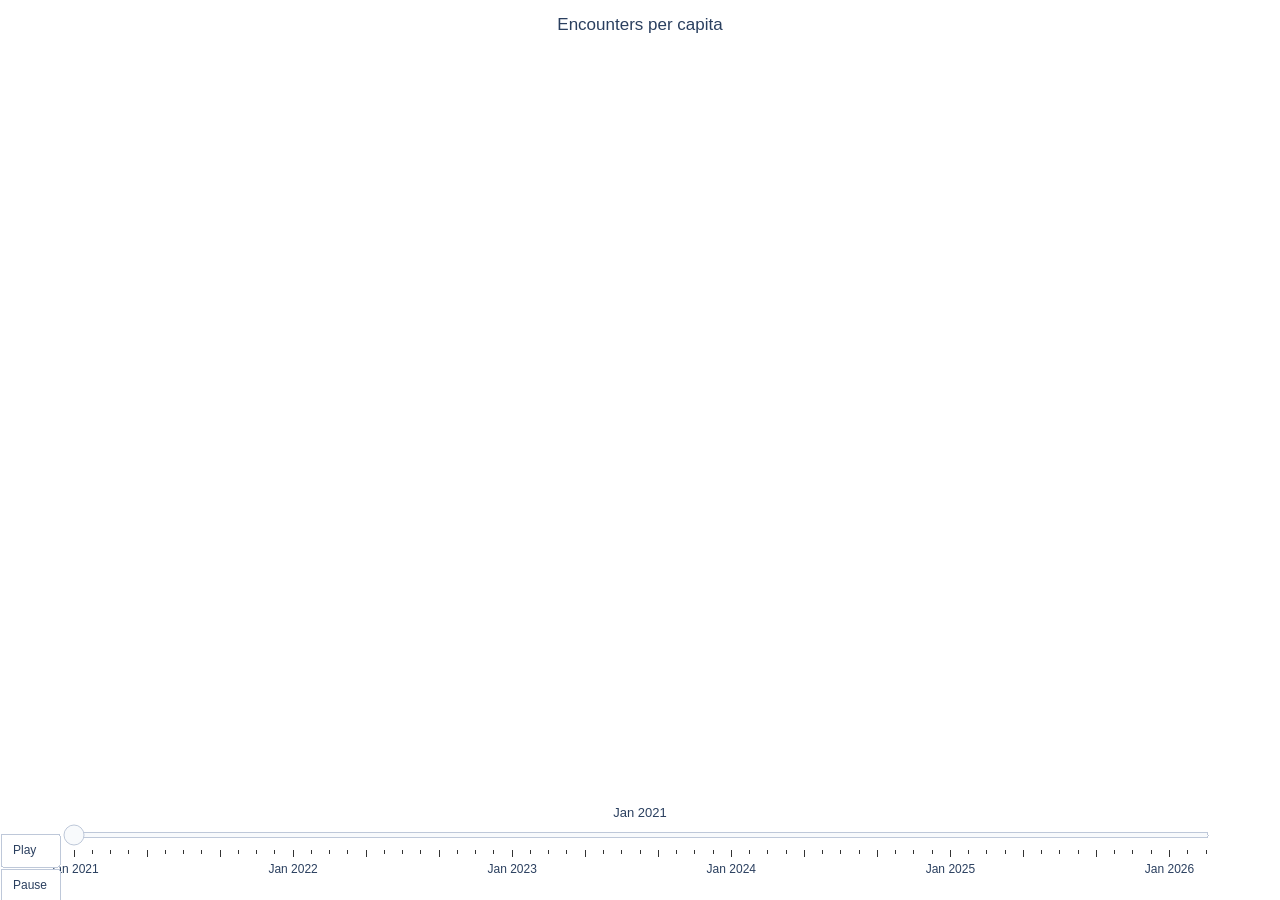
==== commit e2d3b368: "Fix map layout and prevent caching" ====
--- a/assets/map/interactive_map.html
+++ b/assets/map/interactive_map.html
@@ -3,7 +3,10 @@
 <head>
 <meta charset="utf-8">
 <meta name="viewport" content="width=device-width, initial-scale=1.0">
-<script src="https://cdn.plot.ly/plotly-latest.min.js"></script>
+<meta http-equiv="Cache-Control" content="no-cache, no-store, must-revalidate">
+<meta http-equiv="Pragma" content="no-cache">
+<meta http-equiv="Expires" content="0">
+<script src="https://cdn.plot.ly/plotly-2.35.2.min.js"></script>
 <style>
 html, body { margin: 0; padding: 0; width: 100%; height: 100%; overflow: hidden; }
 #map { width: 100%; height: 100%; }
@@ -12,7 +15,7 @@
 <body>
 <div id="map"></div>
 <script>
-var figure = {"data":[{"colorbar":{"len":0.75,"thickness":12,"tickfont":{"size":10},"title":{"font":{"size":10},"text":"Per 100,000\u003cbr\u003epopulation"}},"colorscale":[[0.0,"#3B9AB2"],[0.15,"#6BBCB6"],[0.3,"#9CCFB5"],[0.45,"#BFE0AF"],[0.55,"#E4E4A4"],[0.65,"#E8C96D"],[0.75,"#E6A439"],[0.85,"#D6773B"],[0.95,"#C44E3F"],[1.0,"#F21A00"]],"customdata":{"dtype":"f8","bdata":"AAAAAAAAAAAAAAAAAAAAAAAAAAAAAAAAAAAAAAAAAAAAAAAAAAAAAAAAAAAAAAAAAAAAAAAAAAAAAAAAAAAAAAAAAAAAAAAAAAAAAAAAAAAAAAAAAAAAAAAAAAAAAAAAAAAAAAAAAAAAAAAAAAAAAI\u002fC9Shcj+I\[base64]"},"hovertemplate":"\u003cb\u003e%{text}\u003c\u002fb\u003e\u003cbr\u003e%{customdata} encounters per 100,000 population\u003cextra\u003e\u003c\u002fextra\u003e","locationmode":"USA-states","locations":["AL","AZ","AR","CA","CO","CT","DE","DC","FL","GA","HI","ID","IL","IN","IA","KS","KY","LA","ME","MD","MA","MI","MN","MS","MO","MT","NE","NV","NH","NJ","NM","NY","NC","ND","OH","OK","OR","PA","RI","SC","SD","TN","TX","UT","VT","VA","WA","WV","WI","WY"],"marker":{"line":{"color":"white","width":0.5}},"text":["Alabama","Arizona","Arkansas","California","Colorado","Connecticut","Delaware","District of Columbia","Florida","Georgia","Hawaii","Idaho","Illinois","Indiana","Iowa","Kansas","Kentucky","Louisiana","Maine","Maryland","Massachusetts","Michigan","Minnesota","Mississippi","Missouri","Montana","Nebraska","Nevada","New Hampshire","New Jersey","New Mexico","New York","North Carolina","North Dakota","Ohio","Oklahoma","Oregon","Pennsylvania","Rhode Island","South Carolina","South Dakota","Tennessee","Texas","Utah","Vermont","Virginia","Washington","West Virginia","Wisconsin","Wyoming"],"z":{"dtype":"f8","bdata":"AAAAAAAAAAAAAAAAAAAAAAAAAAAAAAAAAAAAAAAAAAAAAAAAAAAAAAAAAAAAAAAAAAAAAAAAAAAAAAAAAAAAAAAAAAAAAAAAAAAAAAAAAAAAAAAAAAAAAAAAAAAAAAAAAAAAAAAAAAAAAAAAAAAAALc61HO4deI\[base64]"},"zmax":13.943131940442907,"zmin":0.0,"type":"choropleth"}],"layout":{"template":{"data":{"histogram2dcontour":[{"type":"histogram2dcontour","colorbar":{"outlinewidth":0,"ticks":""},"colorscale":[[0.0,"#0d0887"],[0.1111111111111111,"#46039f"],[0.2222222222222222,"#7201a8"],[0.3333333333333333,"#9c179e"],[0.4444444444444444,"#bd3786"],[0.5555555555555556,"#d8576b"],[0.6666666666666666,"#ed7953"],[0.7777777777777778,"#fb9f3a"],[0.8888888888888888,"#fdca26"],[1.0,"#f0f921"]]}],"choropleth":[{"type":"choropleth","colorbar":{"outlinewidth":0,"ticks":""}}],"histogram2d":[{"type":"histogram2d","colorbar":{"outlinewidth":0,"ticks":""},"colorscale":[[0.0,"#0d0887"],[0.1111111111111111,"#46039f"],[0.2222222222222222,"#7201a8"],[0.3333333333333333,"#9c179e"],[0.4444444444444444,"#bd3786"],[0.5555555555555556,"#d8576b"],[0.6666666666666666,"#ed7953"],[0.7777777777777778,"#fb9f3a"],[0.8888888888888888,"#fdca26"],[1.0,"#f0f921"]]}],"heatmap":[{"type":"heatmap","colorbar":{"outlinewidth":0,"ticks":""},"colorscale":[[0.0,"#0d0887"],[0.1111111111111111,"#46039f"],[0.2222222222222222,"#7201a8"],[0.3333333333333333,"#9c179e"],[0.4444444444444444,"#bd3786"],[0.5555555555555556,"#d8576b"],[0.6666666666666666,"#ed7953"],[0.7777777777777778,"#fb9f3a"],[0.8888888888888888,"#fdca26"],[1.0,"#f0f921"]]}],"contourcarpet":[{"type":"contourcarpet","colorbar":{"outlinewidth":0,"ticks":""}}],"contour":[{"type":"contour","colorbar":{"outlinewidth":0,"ticks":""},"colorscale":[[0.0,"#0d0887"],[0.1111111111111111,"#46039f"],[0.2222222222222222,"#7201a8"],[0.3333333333333333,"#9c179e"],[0.4444444444444444,"#bd3786"],[0.5555555555555556,"#d8576b"],[0.6666666666666666,"#ed7953"],[0.7777777777777778,"#fb9f3a"],[0.8888888888888888,"#fdca26"],[1.0,"#f0f921"]]}],"surface":[{"type":"surface","colorbar":{"outlinewidth":0,"ticks":""},"colorscale":[[0.0,"#0d0887"],[0.1111111111111111,"#46039f"],[0.2222222222222222,"#7201a8"],[0.3333333333333333,"#9c179e"],[0.4444444444444444,"#bd3786"],[0.5555555555555556,"#d8576b"],[0.6666666666666666,"#ed7953"],[0.7777777777777778,"#fb9f3a"],[0.8888888888888888,"#fdca26"],[1.0,"#f0f921"]]}],"mesh3d":[{"type":"mesh3d","colorbar":{"outlinewidth":0,"ticks":""}}],"scatter":[{"fillpattern":{"fillmode":"overlay","size":10,"solidity":0.2},"type":"scatter"}],"parcoords":[{"type":"parcoords","line":{"colorbar":{"outlinewidth":0,"ticks":""}}}],"scatterpolargl":[{"type":"scatterpolargl","marker":{"colorbar":{"outlinewidth":0,"ticks":""}}}],"bar":[{"error_x":{"color":"#2a3f5f"},"error_y":{"color":"#2a3f5f"},"marker":{"line":{"color":"#E5ECF6","width":0.5},"pattern":{"fillmode":"overlay","size":10,"solidity":0.2}},"type":"bar"}],"scattergeo":[{"type":"scattergeo","marker":{"colorbar":{"outlinewidth":0,"ticks":""}}}],"scatterpolar":[{"type":"scatterpolar","marker":{"colorbar":{"outlinewidth":0,"ticks":""}}}],"histogram":[{"marker":{"pattern":{"fillmode":"overlay","size":10,"solidity":0.2}},"type":"histogram"}],"scattergl":[{"type":"scattergl","marker":{"colorbar":{"outlinewidth":0,"ticks":""}}}],"scatter3d":[{"type":"scatter3d","line":{"colorbar":{"outlinewidth":0,"ticks":""}},"marker":{"colorbar":{"outlinewidth":0,"ticks":""}}}],"scattermap":[{"type":"scattermap","marker":{"colorbar":{"outlinewidth":0,"ticks":""}}}],"scattermapbox":[{"type":"scattermapbox","marker":{"colorbar":{"outlinewidth":0,"ticks":""}}}],"scatterternary":[{"type":"scatterternary","marker":{"colorbar":{"outlinewidth":0,"ticks":""}}}],"scattercarpet":[{"type":"scattercarpet","marker":{"colorbar":{"outlinewidth":0,"ticks":""}}}],"carpet":[{"aaxis":{"endlinecolor":"#2a3f5f","gridcolor":"white","linecolor":"white","minorgridcolor":"white","startlinecolor":"#2a3f5f"},"baxis":{"endlinecolor":"#2a3f5f","gridcolor":"white","linecolor":"white","minorgridcolor":"white","startlinecolor":"#2a3f5f"},"type":"carpet"}],"table":[{"cells":{"fill":{"color":"#EBF0F8"},"line":{"color":"white"}},"header":{"fill":{"color":"#C8D4E3"},"line":{"color":"white"}},"type":"table"}],"barpolar":[{"marker":{"line":{"color":"#E5ECF6","width":0.5},"pattern":{"fillmode":"overlay","size":10,"solidity":0.2}},"type":"barpolar"}],"pie":[{"automargin":true,"type":"pie"}]},"layout":{"autotypenumbers":"strict","colorway":["#636efa","#EF553B","#00cc96","#ab63fa","#FFA15A","#19d3f3","#FF6692","#B6E880","#FF97FF","#FECB52"],"font":{"color":"#2a3f5f"},"hovermode":"closest","hoverlabel":{"align":"left"},"paper_bgcolor":"white","plot_bgcolor":"#E5ECF6","polar":{"bgcolor":"#E5ECF6","angularaxis":{"gridcolor":"white","linecolor":"white","ticks":""},"radialaxis":{"gridcolor":"white","linecolor":"white","ticks":""}},"ternary":{"bgcolor":"#E5ECF6","aaxis":{"gridcolor":"white","linecolor":"white","ticks":""},"baxis":{"gridcolor":"white","linecolor":"white","ticks":""},"caxis":{"gridcolor":"white","linecolor":"white","ticks":""}},"coloraxis":{"colorbar":{"outlinewidth":0,"ticks":""}},"colorscale":{"sequential":[[0.0,"#0d0887"],[0.1111111111111111,"#46039f"],[0.2222222222222222,"#7201a8"],[0.3333333333333333,"#9c179e"],[0.4444444444444444,"#bd3786"],[0.5555555555555556,"#d8576b"],[0.6666666666666666,"#ed7953"],[0.7777777777777778,"#fb9f3a"],[0.8888888888888888,"#fdca26"],[1.0,"#f0f921"]],"sequentialminus":[[0.0,"#0d0887"],[0.1111111111111111,"#46039f"],[0.2222222222222222,"#7201a8"],[0.3333333333333333,"#9c179e"],[0.4444444444444444,"#bd3786"],[0.5555555555555556,"#d8576b"],[0.6666666666666666,"#ed7953"],[0.7777777777777778,"#fb9f3a"],[0.8888888888888888,"#fdca26"],[1.0,"#f0f921"]],"diverging":[[0,"#8e0152"],[0.1,"#c51b7d"],[0.2,"#de77ae"],[0.3,"#f1b6da"],[0.4,"#fde0ef"],[0.5,"#f7f7f7"],[0.6,"#e6f5d0"],[0.7,"#b8e186"],[0.8,"#7fbc41"],[0.9,"#4d9221"],[1,"#276419"]]},"xaxis":{"gridcolor":"white","linecolor":"white","ticks":"","title":{"standoff":15},"zerolinecolor":"white","automargin":true,"zerolinewidth":2},"yaxis":{"gridcolor":"white","linecolor":"white","ticks":"","title":{"standoff":15},"zerolinecolor":"white","automargin":true,"zerolinewidth":2},"scene":{"xaxis":{"backgroundcolor":"#E5ECF6","gridcolor":"white","linecolor":"white","showbackground":true,"ticks":"","zerolinecolor":"white","gridwidth":2},"yaxis":{"backgroundcolor":"#E5ECF6","gridcolor":"white","linecolor":"white","showbackground":true,"ticks":"","zerolinecolor":"white","gridwidth":2},"zaxis":{"backgroundcolor":"#E5ECF6","gridcolor":"white","linecolor":"white","showbackground":true,"ticks":"","zerolinecolor":"white","gridwidth":2}},"shapedefaults":{"line":{"color":"#2a3f5f"}},"annotationdefaults":{"arrowcolor":"#2a3f5f","arrowhead":0,"arrowwidth":1},"geo":{"bgcolor":"white","landcolor":"#E5ECF6","subunitcolor":"white","showland":true,"showlakes":true,"lakecolor":"white"},"title":{"x":0.05},"mapbox":{"style":"light"}}},"title":{"font":{"size":17,"family":"Helvetica, Arial, sans-serif"},"text":"Encounters per capita","x":0.5,"xanchor":"center"},"geo":{"projection":{"type":"albers usa"},"lonaxis":{"showgrid":true,"gridwidth":0.5,"gridcolor":"rgba(0,0,0,0.05)","dtick":10},"lataxis":{"showgrid":true,"gridwidth":0.5,"gridcolor":"rgba(0,0,0,0.05)","dtick":5},"scope":"usa","showland":true,"landcolor":"rgb(248,248,248)","showlakes":true,"lakecolor":"rgb(255,255,255)","showframe":false},"margin":{"l":0,"r":0,"t":50,"b":90},"font":{"family":"Helvetica, Arial, sans-serif"},"autosize":true,"updatemenus":[{"buttons":[{"args":[null,{"frame":{"duration":350,"redraw":true},"fromcurrent":true,"transition":{"duration":100},"mode":"immediate"}],"label":"Play","method":"animate"}],"pad":{"t":60},"showactive":false,"type":"buttons","x":0.05,"xanchor":"left","y":0,"yanchor":"top"}],"sliders":[{"active":0,"currentvalue":{"font":{"size":13},"prefix":"","visible":true,"xanchor":"center"},"len":0.9,"pad":{"b":5,"t":50},"steps":[{"args":[["Jan 2021"],{"frame":{"duration":0,"redraw":true},"mode":"immediate"}],"label":"Jan 2021","method":"animate"},{"args":[["Feb 2021"],{"frame":{"duration":0,"redraw":true},"mode":"immediate"}],"label":"","method":"animate"},{"args":[["Mar 2021"],{"frame":{"duration":0,"redraw":true},"mode":"immediate"}],"label":"","method":"animate"},{"args":[["Apr 2021"],{"frame":{"duration":0,"redraw":true},"mode":"immediate"}],"label":"","method":"animate"},{"args":[["May 2021"],{"frame":{"duration":0,"redraw":true},"mode":"immediate"}],"label":"","method":"animate"},{"args":[["Jun 2021"],{"frame":{"duration":0,"redraw":true},"mode":"immediate"}],"label":"","method":"animate"},{"args":[["Jul 2021"],{"frame":{"duration":0,"redraw":true},"mode":"immediate"}],"label":"Jul 2021","method":"animate"},{"args":[["Aug 2021"],{"frame":{"duration":0,"redraw":true},"mode":"immediate"}],"label":"","method":"animate"},{"args":[["Sep 2021"],{"frame":{"duration":0,"redraw":true},"mode":"immediate"}],"label":"","method":"animate"},{"args":[["Oct 2021"],{"frame":{"duration":0,"redraw":true},"mode":"immediate"}],"label":"","method":"animate"},{"args":[["Nov 2021"],{"frame":{"duration":0,"redraw":true},"mode":"immediate"}],"label":"","method":"animate"},{"args":[["Dec 2021"],{"frame":{"duration":0,"redraw":true},"mode":"immediate"}],"label":"","method":"animate"},{"args":[["Jan 2022"],{"frame":{"duration":0,"redraw":true},"mode":"immediate"}],"label":"Jan 2022","method":"animate"},{"args":[["Feb 2022"],{"frame":{"duration":0,"redraw":true},"mode":"immediate"}],"label":"","method":"animate"},{"args":[["Mar 2022"],{"frame":{"duration":0,"redraw":true},"mode":"immediate"}],"label":"","method":"animate"},{"args":[["Apr 2022"],{"frame":{"duration":0,"redraw":true},"mode":"immediate"}],"label":"","method":"animate"},{"args":[["May 2022"],{"frame":{"duration":0,"redraw":true},"mode":"immediate"}],"label":"","method":"animate"},{"args":[["Jun 2022"],{"frame":{"duration":0,"redraw":true},"mode":"immediate"}],"label":"","method":"animate"},{"args":[["Jul 2022"],{"frame":{"duration":0,"redraw":true},"mode":"immediate"}],"label":"Jul 2022","method":"animate"},{"args":[["Aug 2022"],{"frame":{"duration":0,"redraw":true},"mode":"immediate"}],"label":"","method":"animate"},{"args":[["Sep 2022"],{"frame":{"duration":0,"redraw":true},"mode":"immediate"}],"label":"","method":"animate"},{"args":[["Oct 2022"],{"frame":{"duration":0,"redraw":true},"mode":"immediate"}],"label":"","method":"animate"},{"args":[["Nov 2022"],{"frame":{"duration":0,"redraw":true},"mode":"immediate"}],"label":"","method":"animate"},{"args":[["Dec 2022"],{"frame":{"duration":0,"redraw":true},"mode":"immediate"}],"label":"","method":"animate"},{"args":[["Jan 2023"],{"frame":{"duration":0,"redraw":true},"mode":"immediate"}],"label":"Jan 2023","method":"animate"},{"args":[["Feb 2023"],{"frame":{"duration":0,"redraw":true},"mode":"immediate"}],"label":"","method":"animate"},{"args":[["Mar 2023"],{"frame":{"duration":0,"redraw":true},"mode":"immediate"}],"label":"","method":"animate"},{"args":[["Apr 2023"],{"frame":{"duration":0,"redraw":true},"mode":"immediate"}],"label":"","method":"animate"},{"args":[["May 2023"],{"frame":{"duration":0,"redraw":true},"mode":"immediate"}],"label":"","method":"animate"},{"args":[["Jun 2023"],{"frame":{"duration":0,"redraw":true},"mode":"immediate"}],"label":"","method":"animate"},{"args":[["Jul 2023"],{"frame":{"duration":0,"redraw":true},"mode":"immediate"}],"label":"Jul 2023","method":"animate"},{"args":[["Aug 2023"],{"frame":{"duration":0,"redraw":true},"mode":"immediate"}],"label":"","method":"animate"},{"args":[["Sep 2023"],{"frame":{"duration":0,"redraw":true},"mode":"immediate"}],"label":"","method":"animate"},{"args":[["Oct 2023"],{"frame":{"duration":0,"redraw":true},"mode":"immediate"}],"label":"","method":"animate"},{"args":[["Nov 2023"],{"frame":{"duration":0,"redraw":true},"mode":"immediate"}],"label":"","method":"animate"},{"args":[["Dec 2023"],{"frame":{"duration":0,"redraw":true},"mode":"immediate"}],"label":"","method":"animate"},{"args":[["Jan 2024"],{"frame":{"duration":0,"redraw":true},"mode":"immediate"}],"label":"Jan 2024","method":"animate"},{"args":[["Feb 2024"],{"frame":{"duration":0,"redraw":true},"mode":"immediate"}],"label":"","method":"animate"},{"args":[["Mar 2024"],{"frame":{"duration":0,"redraw":true},"mode":"immediate"}],"label":"","method":"animate"},{"args":[["Apr 2024"],{"frame":{"duration":0,"redraw":true},"mode":"immediate"}],"label":"","method":"animate"},{"args":[["May 2024"],{"frame":{"duration":0,"redraw":true},"mode":"immediate"}],"label":"","method":"animate"},{"args":[["Jun 2024"],{"frame":{"duration":0,"redraw":true},"mode":"immediate"}],"label":"","method":"animate"},{"args":[["Jul 2024"],{"frame":{"duration":0,"redraw":true},"mode":"immediate"}],"label":"Jul 2024","method":"animate"},{"args":[["Aug 2024"],{"frame":{"duration":0,"redraw":true},"mode":"immediate"}],"label":"","method":"animate"},{"args":[["Sep 2024"],{"frame":{"duration":0,"redraw":true},"mode":"immediate"}],"label":"","method":"animate"},{"args":[["Oct 2024"],{"frame":{"duration":0,"redraw":true},"mode":"immediate"}],"label":"","method":"animate"},{"args":[["Nov 2024"],{"frame":{"duration":0,"redraw":true},"mode":"immediate"}],"label":"","method":"animate"},{"args":[["Dec 2024"],{"frame":{"duration":0,"redraw":true},"mode":"immediate"}],"label":"","method":"animate"},{"args":[["Jan 2025"],{"frame":{"duration":0,"redraw":true},"mode":"immediate"}],"label":"Jan 2025","method":"animate"},{"args":[["Feb 2025"],{"frame":{"duration":0,"redraw":true},"mode":"immediate"}],"label":"","method":"animate"},{"args":[["Mar 2025"],{"frame":{"duration":0,"redraw":true},"mode":"immediate"}],"label":"","method":"animate"},{"args":[["Apr 2025"],{"frame":{"duration":0,"redraw":true},"mode":"immediate"}],"label":"","method":"animate"},{"args":[["May 2025"],{"frame":{"duration":0,"redraw":true},"mode":"immediate"}],"label":"","method":"animate"},{"args":[["Jun 2025"],{"frame":{"duration":0,"redraw":true},"mode":"immediate"}],"label":"","method":"animate"},{"args":[["Jul 2025"],{"frame":{"duration":0,"redraw":true},"mode":"immediate"}],"label":"Jul 2025","method":"animate"},{"args":[["Aug 2025"],{"frame":{"duration":0,"redraw":true},"mode":"immediate"}],"label":"","method":"animate"},{"args":[["Sep 2025"],{"frame":{"duration":0,"redraw":true},"mode":"immediate"}],"label":"","method":"animate"},{"args":[["Oct 2025"],{"frame":{"duration":0,"redraw":true},"mode":"immediate"}],"label":"","method":"animate"},{"args":[["Nov 2025"],{"frame":{"duration":0,"redraw":true},"mode":"immediate"}],"label":"","method":"animate"},{"args":[["Dec 2025"],{"frame":{"duration":0,"redraw":true},"mode":"immediate"}],"label":"","method":"animate"},{"args":[["Jan 2026"],{"frame":{"duration":0,"redraw":true},"mode":"immediate"}],"label":"Jan 2026","method":"animate"},{"args":[["Feb 2026"],{"frame":{"duration":0,"redraw":true},"mode":"immediate"}],"label":"","method":"animate"},{"args":[["Mar 2026"],{"frame":{"duration":0,"redraw":true},"mode":"immediate"}],"label":"","method":"animate"}],"x":0.05,"xanchor":"left","y":0,"yanchor":"top"}]},"frames":[{"data":[{"colorbar":{"len":0.75,"thickness":12,"tickfont":{"size":10},"title":{"font":{"size":10},"text":"Per 100,000\u003cbr\u003epopulation"}},"colorscale":[[0.0,"#3B9AB2"],[0.15,"#6BBCB6"],[0.3,"#9CCFB5"],[0.45,"#BFE0AF"],[0.55,"#E4E4A4"],[0.65,"#E8C96D"],[0.75,"#E6A439"],[0.85,"#D6773B"],[0.95,"#C44E3F"],[1.0,"#F21A00"]],"customdata":{"dtype":"f8","bdata":"AAAAAAAAAAAAAAAAAAAAAAAAAAAAAAAAAAAAAAAAAAAAAAAAAAAAAAAAAAAAAAAAAAAAAAAAAAAAAAAAAAAAAAAAAAAAAAAAAAAAAAAAAAAAAAAAAAAAAAAAAAAAAAAAAAAAAAAAAAAAAAAAAAAAAI\u002fC9Shcj+I\[base64]"},"hovertemplate":"\u003cb\u003e%{text}\u003c\u002fb\u003e\u003cbr\u003e%{customdata} encounters per 100,000 population\u003cextra\u003e\u003c\u002fextra\u003e","locationmode":"USA-states","locations":["AL","AZ","AR","CA","CO","CT","DE","DC","FL","GA","HI","ID","IL","IN","IA","KS","KY","LA","ME","MD","MA","MI","MN","MS","MO","MT","NE","NV","NH","NJ","NM","NY","NC","ND","OH","OK","OR","PA","RI","SC","SD","TN","TX","UT","VT","VA","WA","WV","WI","WY"],"marker":{"line":{"color":"white","width":0.5}},"text":["Alabama","Arizona","Arkansas","California","Colorado","Connecticut","Delaware","District of Columbia","Florida","Georgia","Hawaii","Idaho","Illinois","Indiana","Iowa","Kansas","Kentucky","Louisiana","Maine","Maryland","Massachusetts","Michigan","Minnesota","Mississippi","Missouri","Montana","Nebraska","Nevada","New Hampshire","New Jersey","New Mexico","New York","North Carolina","North Dakota","Ohio","Oklahoma","Oregon","Pennsylvania","Rhode Island","South Carolina","South Dakota","Tennessee","Texas","Utah","Vermont","Virginia","Washington","West Virginia","Wisconsin","Wyoming"],"z":{"dtype":"f8","bdata":"AAAAAAAAAAAAAAAAAAAAAAAAAAAAAAAAAAAAAAAAAAAAAAAAAAAAAAAAAAAAAAAAAAAAAAAAAAAAAAAAAAAAAAAAAAAAAAAAAAAAAAAAAAAAAAAAAAAAAAAAAAAAAAAAAAAAAAAAAAAAAAAAAAAAALc61HO4deI\[base64]"},"zmax":13.943131940442907,"zmin":0.0,"type":"choropleth"}],"name":"Jan 2021"},{"data":[{"colorbar":{"len":0.75,"thickness":12,"tickfont":{"size":10},"title":{"font":{"size":10},"text":"Per 100,000\u003cbr\u003epopulation"}},"colorscale":[[0.0,"#3B9AB2"],[0.15,"#6BBCB6"],[0.3,"#9CCFB5"],[0.45,"#BFE0AF"],[0.55,"#E4E4A4"],[0.65,"#E8C96D"],[0.75,"#E6A439"],[0.85,"#D6773B"],[0.95,"#C44E3F"],[1.0,"#F21A00"]],"customdata":{"dtype":"f8","bdata":"AAAAAAAAAAAAAAAAAAAAAAAAAAAAAAAAuB6F61G4rj8AAAAAAAAAAAAAAAAAAAAAAAAAAAAAAAAAAAAAAAAAAAAAAAAAAAAAAAAAAAAAAAAAAAAAAAAAAAAAAAAAAAAAAAAAAAAAAAAAAAAAAAAAALgehetRuPY\u002fAAAAAAAAAAAAAAAAAAAAAHE9CtejcN0\[base64]"},"hovertemplate":"\u003cb\u003e%{text}\u003c\u002fb\u003e\u003cbr\u003e%{customdata} encounters per 100,000 population\u003cextra\u003e\u003c\u002fextra\u003e","locationmode":"USA-states","locations":["AL","AZ","AR","CA","CO","CT","DE","DC","FL","GA","HI","ID","IL","IN","IA","KS","KY","LA","ME","MD","MA","MI","MN","MS","MO","MT","NE","NV","NH","NJ","NM","NY","NC","ND","OH","OK","OR","PA","RI","SC","SD","TN","TX","UT","VT","VA","WA","WV","WI","WY"],"marker":{"line":{"color":"white","width":0.5}},"text":["Alabama","Arizona","Arkansas","California","Colorado","Connecticut","Delaware","District of Columbia","Florida","Georgia","Hawaii","Idaho","Illinois","Indiana","Iowa","Kansas","Kentucky","Louisiana","Maine","Maryland","Massachusetts","Michigan","Minnesota","Mississippi","Missouri","Montana","Nebraska","Nevada","New Hampshire","New Jersey","New Mexico","New York","North Carolina","North Dakota","Ohio","Oklahoma","Oregon","Pennsylvania","Rhode Island","South Carolina","South Dakota","Tennessee","Texas","Utah","Vermont","Virginia","Washington","West Virginia","Wisconsin","Wyoming"],"z":{"dtype":"f8","bdata":"AAAAAAAAAAAAAAAAAAAAAAAAAAAAAAAAK1vP7mh\u002fsD8AAAAAAAAAAAAAAAAAAAAAAAAAAAAAAAAAAAAAAAAAAAAAAAAAAAAAAAAAAAAAAAAAAAAAAAAAAAAAAAAAAAAAAAAAAAAAAAAAAAAAAAAAAOCN4Xa\u002fp\u002fY\u002fAAAAAAAAAAAAAAAAAAAAAOnmy1H7ft0\[base64]"},"zmax":13.943131940442907,"zmin":0.0,"type":"choropleth"}],"name":"Feb 2021"},{"data":[{"colorbar":{"len":0.75,"thickness":12,"tickfont":{"size":10},"title":{"font":{"size":10},"text":"Per 100,000\u003cbr\u003epopulation"}},"colorscale":[[0.0,"#3B9AB2"],[0.15,"#6BBCB6"],[0.3,"#9CCFB5"],[0.45,"#BFE0AF"],[0.55,"#E4E4A4"],[0.65,"#E8C96D"],[0.75,"#E6A439"],[0.85,"#D6773B"],[0.95,"#C44E3F"],[1.0,"#F21A00"]],"customdata":{"dtype":"f8","bdata":"AAAAAAAAAAAAAAAAAAAAAAAAAAAAAAAA4XoUrkfhyj8AAAAAAAAAAAAAAAAAAAAAAAAAAAAAAAAAAAAAAAAAAAAAAAAAAAAAAAAAAAAAAAAAAAAAAAAAAAAAAAAAAAAAAAAAAAAAAAAAAAAAAAAAAArXo3A9Cvc\[base64]"},"hovertemplate":"\u003cb\u003e%{text}\u003c\u002fb\u003e\u003cbr\u003e%{customdata} encounters per 100,000 population\u003cextra\u003e\u003c\u002fextra\u003e","locationmode":"USA-states","locations":["AL","AZ","AR","CA","CO","CT","DE","DC","FL","GA","HI","ID","IL","IN","IA","KS","KY","LA","ME","MD","MA","MI","MN","MS","MO","MT","NE","NV","NH","NJ","NM","NY","NC","ND","OH","OK","OR","PA","RI","SC","SD","TN","TX","UT","VT","VA","WA","WV","WI","WY"],"marker":{"line":{"color":"white","width":0.5}},"text":["Alabama","Arizona","Arkansas","California","Colorado","Connecticut","Delaware","District of Columbia","Florida","Georgia","Hawaii","Idaho","Illinois","Indiana","Iowa","Kansas","Kentucky","Louisiana","Maine","Maryland","Massachusetts","Michigan","Minnesota","Mississippi","Missouri","Montana","Nebraska","Nevada","New Hampshire","New Jersey","New Mexico","New York","North Carolina","North Dakota","Ohio","Oklahoma","Oregon","Pennsylvania","Rhode Island","South Carolina","South Dakota","Tennessee","Texas","Utah","Vermont","Virginia","Washington","West Virginia","Wisconsin","Wyoming"],"z":{"dtype":"f8","bdata":"AAAAAAAAAAAAAAAAAAAAAAAAAAAAAAAAEcVLsXRlyj8AAAAAAAAAAAAAAAAAAAAAAAAAAAAAAAAAAAAAAAAAAAAAAAAAAAAAAAAAAAAAAAAAAAAAAAAAAAAAAAAAAAAAAAAAAAAAAAAAAAAAAAAAAGVJyZAmE\u002fc\[base64]"},"zmax":13.943131940442907,"zmin":0.0,"type":"choropleth"}],"name":"Mar 2021"},{"data":[{"colorbar":{"len":0.75,"thickness":12,"tickfont":{"size":10},"title":{"font":{"size":10},"text":"Per 100,000\u003cbr\u003epopulation"}},"colorscale":[[0.0,"#3B9AB2"],[0.15,"#6BBCB6"],[0.3,"#9CCFB5"],[0.45,"#BFE0AF"],[0.55,"#E4E4A4"],[0.65,"#E8C96D"],[0.75,"#E6A439"],[0.85,"#D6773B"],[0.95,"#C44E3F"],[1.0,"#F21A00"]],"customdata":{"dtype":"f8","bdata":"AAAAAAAAAAAAAAAAAAAAAAAAAAAAAAAAMzMzMzMz0z8AAAAAAAAAAAAAAAAAAAAAAAAAAAAAAAAAAAAAAAAAAAAAAAAAAAAAAAAAAAAAAAAAAAAAAAAAAAAAAAAAAAAAAAAAAAAAAAAAAAAAAAAAAIXrUbgehfc\[base64]"},"hovertemplate":"\u003cb\u003e%{text}\u003c\u002fb\u003e\u003cbr\u003e%{customdata} encounters per 100,000 population\u003cextra\u003e\u003c\u002fextra\u003e","locationmode":"USA-states","locations":["AL","AZ","AR","CA","CO","CT","DE","DC","FL","GA","HI","ID","IL","IN","IA","KS","KY","LA","ME","MD","MA","MI","MN","MS","MO","MT","NE","NV","NH","NJ","NM","NY","NC","ND","OH","OK","OR","PA","RI","SC","SD","TN","TX","UT","VT","VA","WA","WV","WI","WY"],"marker":{"line":{"color":"white","width":0.5}},"text":["Alabama","Arizona","Arkansas","California","Colorado","Connecticut","Delaware","District of Columbia","Florida","Georgia","Hawaii","Idaho","Illinois","Indiana","Iowa","Kansas","Kentucky","Louisiana","Maine","Maryland","Massachusetts","Michigan","Minnesota","Mississippi","Missouri","Montana","Nebraska","Nevada","New Hampshire","New Jersey","New Mexico","New York","North Carolina","North Dakota","Ohio","Oklahoma","Oregon","Pennsylvania","Rhode Island","South Carolina","South Dakota","Tennessee","Texas","Utah","Vermont","Virginia","Washington","West Virginia","Wisconsin","Wyoming"],"z":{"dtype":"f8","bdata":"AAAAAAAAAAAAAAAAAAAAAAAAAAAAAAAApHVu3+v40j8AAAAAAAAAAAAAAAAAAAAAAAAAAAAAAAAAAAAAAAAAAAAAAAAAAAAAAAAAAAAAAAAAAAAAAAAAAAAAAAAAAAAAAAAAAAAAAAAAAAAAAAAAAOkEsaqNfvc\[base64]"},"zmax":13.943131940442907,"zmin":0.0,"type":"choropleth"}],"name":"Apr 2021"},{"data":[{"colorbar":{"len":0.75,"thickness":12,"tickfont":{"size":10},"title":{"font":{"size":10},"text":"Per 100,000\u003cbr\u003epopulation"}},"colorscale":[[0.0,"#3B9AB2"],[0.15,"#6BBCB6"],[0.3,"#9CCFB5"],[0.45,"#BFE0AF"],[0.55,"#E4E4A4"],[0.65,"#E8C96D"],[0.75,"#E6A439"],[0.85,"#D6773B"],[0.95,"#C44E3F"],[1.0,"#F21A00"]],"customdata":{"dtype":"f8","bdata":"AAAAAAAAAAAAAAAAAAAAAAAAAAAAAAAA4XoUrkfhyj8AAAAAAAAAAAAAAAAAAAAAAAAAAAAAAAAAAAAAAAAAAAAAAAAAAAAAAAAAAAAAAAAAAAAAAAAAAAAAAAAAAAAAAAAAAAAAAAAAAAAAAAAAAOF6FK5H4fI\u002fAAAAAAAAAAAAAAAAAAAAAHsUrkfhevQ\[base64]"},"hovertemplate":"\u003cb\u003e%{text}\u003c\u002fb\u003e\u003cbr\u003e%{customdata} encounters per 100,000 population\u003cextra\u003e\u003c\u002fextra\u003e","locationmode":"USA-states","locations":["AL","AZ","AR","CA","CO","CT","DE","DC","FL","GA","HI","ID","IL","IN","IA","KS","KY","LA","ME","MD","MA","MI","MN","MS","MO","MT","NE","NV","NH","NJ","NM","NY","NC","ND","OH","OK","OR","PA","RI","SC","SD","TN","TX","UT","VT","VA","WA","WV","WI","WY"],"marker":{"line":{"color":"white","width":0.5}},"text":["Alabama","Arizona","Arkansas","California","Colorado","Connecticut","Delaware","District of Columbia","Florida","Georgia","Hawaii","Idaho","Illinois","Indiana","Iowa","Kansas","Kentucky","Louisiana","Maine","Maryland","Massachusetts","Michigan","Minnesota","Mississippi","Missouri","Montana","Nebraska","Nevada","New Hampshire","New Jersey","New Mexico","New York","North Carolina","North Dakota","Ohio","Oklahoma","Oregon","Pennsylvania","Rhode Island","South Carolina","South Dakota","Tennessee","Texas","Utah","Vermont","Virginia","Washington","West Virginia","Wisconsin","Wyoming"],"z":{"dtype":"f8","bdata":"AAAAAAAAAAAAAAAAAAAAAAAAAAAAAAAAR+2uOAR\u002fyz8AAAAAAAAAAAAAAAAAAAAAAAAAAAAAAAAAAAAAAAAAAAAAAAAAAAAAAAAAAAAAAAAAAAAAAAAAAAAAAAAAAAAAAAAAAAAAAAAAAAAAAAAAADv2u40f4fI\u002fAAAAAAAAAAAAAAAAAAAAALLLPgc0cvQ\[base64]"},"zmax":13.943131940442907,"zmin":0.0,"type":"choropleth"}],"name":"May 2021"},{"data":[{"colorbar":{"len":0.75,"thickness":12,"tickfont":{"size":10},"title":{"font":{"size":10},"text":"Per 100,000\u003cbr\u003epopulation"}},"colorscale":[[0.0,"#3B9AB2"],[0.15,"#6BBCB6"],[0.3,"#9CCFB5"],[0.45,"#BFE0AF"],[0.55,"#E4E4A4"],[0.65,"#E8C96D"],[0.75,"#E6A439"],[0.85,"#D6773B"],[0.95,"#C44E3F"],[1.0,"#F21A00"]],"customdata":{"dtype":"f8","bdata":"AAAAAAAAAAAAAAAAAAAAAAAAAAAAAAAA16NwPQrX0z8AAAAAAAAAAAAAAAAAAAAAAAAAAAAAAAAAAAAAAAAAAAAAAAAAAAAAAAAAAAAAAAAAAAAAAAAAAAAAAAAAAAAAAAAAAAAAAAAAAAAAAAAAAMP1KFyPwvU\[base64]"},"hovertemplate":"\u003cb\u003e%{text}\u003c\u002fb\u003e\u003cbr\u003e%{customdata} encounters per 100,000 population\u003cextra\u003e\u003c\u002fextra\u003e","locationmode":"USA-states","locations":["AL","AZ","AR","CA","CO","CT","DE","DC","FL","GA","HI","ID","IL","IN","IA","KS","KY","LA","ME","MD","MA","MI","MN","MS","MO","MT","NE","NV","NH","NJ","NM","NY","NC","ND","OH","OK","OR","PA","RI","SC","SD","TN","TX","UT","VT","VA","WA","WV","WI","WY"],"marker":{"line":{"color":"white","width":0.5}},"text":["Alabama","Arizona","Arkansas","California","Colorado","Connecticut","Delaware","District of Columbia","Florida","Georgia","Hawaii","Idaho","Illinois","Indiana","Iowa","Kansas","Kentucky","Louisiana","Maine","Maryland","Massachusetts","Michigan","Minnesota","Mississippi","Missouri","Montana","Nebraska","Nevada","New Hampshire","New Jersey","New Mexico","New York","North Carolina","North Dakota","Ohio","Oklahoma","Oregon","Pennsylvania","Rhode Island","South Carolina","South Dakota","Tennessee","Texas","Utah","Vermont","Virginia","Washington","West Virginia","Wisconsin","Wyoming"],"z":{"dtype":"f8","bdata":"AAAAAAAAAAAAAAAAAAAAAAAAAAAAAAAA2p3RZnsS1D8AAAAAAAAAAAAAAAAAAAAAAAAAAAAAAAAAAAAAAAAAAAAAAAAAAAAAAAAAAAAAAAAAAAAAAAAAAAAAAAAAAAAAAAAAAAAAAAAAAAAAAAAAANgWEkPx0PU\[base64]"},"zmax":13.943131940442907,"zmin":0.0,"type":"choropleth"}],"name":"Jun 2021"},{"data":[{"colorbar":{"len":0.75,"thickness":12,"tickfont":{"size":10},"title":{"font":{"size":10},"text":"Per 100,000\u003cbr\u003epopulation"}},"colorscale":[[0.0,"#3B9AB2"],[0.15,"#6BBCB6"],[0.3,"#9CCFB5"],[0.45,"#BFE0AF"],[0.55,"#E4E4A4"],[0.65,"#E8C96D"],[0.75,"#E6A439"],[0.85,"#D6773B"],[0.95,"#C44E3F"],[1.0,"#F21A00"]],"customdata":{"dtype":"f8","bdata":"AAAAAAAAAAAAAAAAAAAAAAAAAAAAAAAAH4XrUbge1T8AAAAAAAAAAAAAAAAAAAAAAAAAAAAAAAAAAAAAAAAAAAAAAAAAAAAAAAAAAAAAAAAAAAAAAAAAAAAAAAAAAAAAAAAAAAAAAAAAAAAAAAAAAJqZmZmZmfk\u002fAAAAAAAAAAAAAAAAAAAAANejcD0K1\u002fs\[base64]"},"hovertemplate":"\u003cb\u003e%{text}\u003c\u002fb\u003e\u003cbr\u003e%{customdata} encounters per 100,000 population\u003cextra\u003e\u003c\u002fextra\u003e","locationmode":"USA-states","locations":["AL","AZ","AR","CA","CO","CT","DE","DC","FL","GA","HI","ID","IL","IN","IA","KS","KY","LA","ME","MD","MA","MI","MN","MS","MO","MT","NE","NV","NH","NJ","NM","NY","NC","ND","OH","OK","OR","PA","RI","SC","SD","TN","TX","UT","VT","VA","WA","WV","WI","WY"],"marker":{"line":{"color":"white","width":0.5}},"text":["Alabama","Arizona","Arkansas","California","Colorado","Connecticut","Delaware","District of Columbia","Florida","Georgia","Hawaii","Idaho","Illinois","Indiana","Iowa","Kansas","Kentucky","Louisiana","Maine","Maryland","Massachusetts","Michigan","Minnesota","Mississippi","Missouri","Montana","Nebraska","Nevada","New Hampshire","New Jersey","New Mexico","New York","North Carolina","North Dakota","Ohio","Oklahoma","Oregon","Pennsylvania","Rhode Island","South Carolina","South Dakota","Tennessee","Texas","Utah","Vermont","Virginia","Washington","West Virginia","Wisconsin","Wyoming"],"z":{"dtype":"f8","bdata":"AAAAAAAAAAAAAAAAAAAAAAAAAAAAAAAAA\u002fxbDKfl1D8AAAAAAAAAAAAAAAAAAAAAAAAAAAAAAAAAAAAAAAAAAAAAAAAAAAAAAAAAAAAAAAAAAAAAAAAAAAAAAAAAAAAAAAAAAAAAAAAAAAAAAAAAAH6uNyyRl\u002fk\u002fAAAAAAAAAAAAAAAAAAAAAGzFsdvy0fs\[base64]"},"zmax":13.943131940442907,"zmin":0.0,"type":"choropleth"}],"name":"Jul 2021"},{"data":[{"colorbar":{"len":0.75,"thickness":12,"tickfont":{"size":10},"title":{"font":{"size":10},"text":"Per 100,000\u003cbr\u003epopulation"}},"colorscale":[[0.0,"#3B9AB2"],[0.15,"#6BBCB6"],[0.3,"#9CCFB5"],[0.45,"#BFE0AF"],[0.55,"#E4E4A4"],[0.65,"#E8C96D"],[0.75,"#E6A439"],[0.85,"#D6773B"],[0.95,"#C44E3F"],[1.0,"#F21A00"]],"customdata":{"dtype":"f8","bdata":"AAAAAAAAAAAAAAAAAAAAAAAAAAAAAAAAKVyPwvUovD8AAAAAAAAAAAAAAAAAAAAAAAAAAAAAAAAAAAAAAAAAAAAAAAAAAAAAAAAAAAAAAAAAAAAAAAAAAAAAAAAAAAAAAAAAAAAAAAAAAAAAAAAAAFK4HoXrUfg\u002fAAAAAAAAAAAAAAAAAAAAAClcj8L1KOQ\[base64]"},"hovertemplate":"\u003cb\u003e%{text}\u003c\u002fb\u003e\u003cbr\u003e%{customdata} encounters per 100,000 population\u003cextra\u003e\u003c\u002fextra\u003e","locationmode":"USA-states","locations":["AL","AZ","AR","CA","CO","CT","DE","DC","FL","GA","HI","ID","IL","IN","IA","KS","KY","LA","ME","MD","MA","MI","MN","MS","MO","MT","NE","NV","NH","NJ","NM","NY","NC","ND","OH","OK","OR","PA","RI","SC","SD","TN","TX","UT","VT","VA","WA","WV","WI","WY"],"marker":{"line":{"color":"white","width":0.5}},"text":["Alabama","Arizona","Arkansas","California","Colorado","Connecticut","Delaware","District of Columbia","Florida","Georgia","Hawaii","Idaho","Illinois","Indiana","Iowa","Kansas","Kentucky","Louisiana","Maine","Maryland","Massachusetts","Michigan","Minnesota","Mississippi","Missouri","Montana","Nebraska","Nevada","New Hampshire","New Jersey","New Mexico","New York","North Carolina","North Dakota","Ohio","Oklahoma","Oregon","Pennsylvania","Rhode Island","South Carolina","South Dakota","Tennessee","Texas","Utah","Vermont","Virginia","Washington","West Virginia","Wisconsin","Wyoming"],"z":{"dtype":"f8","bdata":"AAAAAAAAAAAAAAAAAAAAAAAAAAAAAAAAR+2uOAR\u002fuz8AAAAAAAAAAAAAAAAAAAAAAAAAAAAAAAAAAAAAAAAAAAAAAAAAAAAAAAAAAAAAAAAAAAAAAAAAAAAAAAAAAAAAAAAAAAAAAAAAAAAAAAAAAPJ7gN5bVfg\u002fAAAAAAAAAAAAAAAAAAAAAM2ROYllHOQ\[base64]"},"zmax":13.943131940442907,"zmin":0.0,"type":"choropleth"}],"name":"Aug 2021"},{"data":[{"colorbar":{"len":0.75,"thickness":12,"tickfont":{"size":10},"title":{"font":{"size":10},"text":"Per 100,000\u003cbr\u003epopulation"}},"colorscale":[[0.0,"#3B9AB2"],[0.15,"#6BBCB6"],[0.3,"#9CCFB5"],[0.45,"#BFE0AF"],[0.55,"#E4E4A4"],[0.65,"#E8C96D"],[0.75,"#E6A439"],[0.85,"#D6773B"],[0.95,"#C44E3F"],[1.0,"#F21A00"]],"customdata":{"dtype":"f8","bdata":"AAAAAAAAAAAAAAAAAAAAAAAAAAAAAAAAKVyPwvUovD8AAAAAAAAAAAAAAAAAAAAAAAAAAAAAAAAAAAAAAAAAAAAAAAAAAAAAAAAAAAAAAAAAAAAAAAAAAAAAAAAAAAAAAAAAAAAAAAAAAAAAAAAAABSuR+F6FPI\[base64]"},"hovertemplate":"\u003cb\u003e%{text}\u003c\u002fb\u003e\u003cbr\u003e%{customdata} encounters per 100,000 population\u003cextra\u003e\u003c\u002fextra\u003e","locationmode":"USA-states","locations":["AL","AZ","AR","CA","CO","CT","DE","DC","FL","GA","HI","ID","IL","IN","IA","KS","KY","LA","ME","MD","MA","MI","MN","MS","MO","MT","NE","NV","NH","NJ","NM","NY","NC","ND","OH","OK","OR","PA","RI","SC","SD","TN","TX","UT","VT","VA","WA","WV","WI","WY"],"marker":{"line":{"color":"white","width":0.5}},"text":["Alabama","Arizona","Arkansas","California","Colorado","Connecticut","Delaware","District of Columbia","Florida","Georgia","Hawaii","Idaho","Illinois","Indiana","Iowa","Kansas","Kentucky","Louisiana","Maine","Maryland","Massachusetts","Michigan","Minnesota","Mississippi","Missouri","Montana","Nebraska","Nevada","New Hampshire","New Jersey","New Mexico","New York","North Carolina","North Dakota","Ohio","Oklahoma","Oregon","Pennsylvania","Rhode Island","South Carolina","South Dakota","Tennessee","Texas","Utah","Vermont","Virginia","Washington","West Virginia","Wisconsin","Wyoming"],"z":{"dtype":"f8","bdata":"AAAAAAAAAAAAAAAAAAAAAAAAAAAAAAAAfRUSwJOYvD8AAAAAAAAAAAAAAAAAAAAAAAAAAAAAAAAAAAAAAAAAAAAAAAAAAAAAAAAAAAAAAAAAAAAAAAAAAAAAAAAAAAAAAAAAAAAAAAAAAAAAAAAAADN\u002f7FlRCvI\[base64]"},"zmax":13.943131940442907,"zmin":0.0,"type":"choropleth"}],"name":"Sep 2021"},{"data":[{"colorbar":{"len":0.75,"thickness":12,"tickfont":{"size":10},"title":{"font":{"size":10},"text":"Per 100,000\u003cbr\u003epopulation"}},"colorscale":[[0.0,"#3B9AB2"],[0.15,"#6BBCB6"],[0.3,"#9CCFB5"],[0.45,"#BFE0AF"],[0.55,"#E4E4A4"],[0.65,"#E8C96D"],[0.75,"#E6A439"],[0.85,"#D6773B"],[0.95,"#C44E3F"],[1.0,"#F21A00"]],"customdata":{"dtype":"f8","bdata":"AAAAAAAAAAAAAAAAAAAAAAAAAAAAAAAA7FG4HoXrsT8AAAAAAAAAAAAAAAAAAAAAAAAAAAAAAAAAAAAAAAAAAAAAAAAAAAAAAAAAAAAAAAAAAAAAAAAAAAAAAAAAAAAAAAAAAAAAAAAAAAAAAAAAAJqZmZmZmfk\u002fAAAAAAAAAAAAAAAAAAAAAEjhehSuR9E\[base64]"},"hovertemplate":"\u003cb\u003e%{text}\u003c\u002fb\u003e\u003cbr\u003e%{customdata} encounters per 100,000 population\u003cextra\u003e\u003c\u002fextra\u003e","locationmode":"USA-states","locations":["AL","AZ","AR","CA","CO","CT","DE","DC","FL","GA","HI","ID","IL","IN","IA","KS","KY","LA","ME","MD","MA","MI","MN","MS","MO","MT","NE","NV","NH","NJ","NM","NY","NC","ND","OH","OK","OR","PA","RI","SC","SD","TN","TX","UT","VT","VA","WA","WV","WI","WY"],"marker":{"line":{"color":"white","width":0.5}},"text":["Alabama","Arizona","Arkansas","California","Colorado","Connecticut","Delaware","District of Columbia","Florida","Georgia","Hawaii","Idaho","Illinois","Indiana","Iowa","Kansas","Kentucky","Louisiana","Maine","Maryland","Massachusetts","Michigan","Minnesota","Mississippi","Missouri","Montana","Nebraska","Nevada","New Hampshire","New Jersey","New Mexico","New York","North Carolina","North Dakota","Ohio","Oklahoma","Oregon","Pennsylvania","Rhode Island","South Carolina","South Dakota","Tennessee","Texas","Utah","Vermont","Virginia","Washington","West Virginia","Wisconsin","Wyoming"],"z":{"dtype":"f8","bdata":"AAAAAAAAAAAAAAAAAAAAAAAAAAAAAAAAlquV\u002fYeysj8AAAAAAAAAAAAAAAAAAAAAAAAAAAAAAAAAAAAAAAAAAAAAAAAAAAAAAAAAAAAAAAAAAAAAAAAAAAAAAAAAAAAAAAAAAAAAAAAAAAAAAAAAAH6uNyyRl\u002fk\u002fAAAAAAAAAAAAAAAAAAAAAKHCD5nxbdE\[base64]"},"zmax":13.943131940442907,"zmin":0.0,"type":"choropleth"}],"name":"Oct 2021"},{"data":[{"colorbar":{"len":0.75,"thickness":12,"tickfont":{"size":10},"title":{"font":{"size":10},"text":"Per 100,000\u003cbr\u003epopulation"}},"colorscale":[[0.0,"#3B9AB2"],[0.15,"#6BBCB6"],[0.3,"#9CCFB5"],[0.45,"#BFE0AF"],[0.55,"#E4E4A4"],[0.65,"#E8C96D"],[0.75,"#E6A439"],[0.85,"#D6773B"],[0.95,"#C44E3F"],[1.0,"#F21A00"]],"customdata":{"dtype":"f8","bdata":"AAAAAAAAAAAAAAAAAAAAAAAAAAAAAAAAuB6F61G4vj8AAAAAAAAAAAAAAAAAAAAAAAAAAAAAAAAAAAAAAAAAAAAAAAAAAAAAAAAAAAAAAAAAAAAAAAAAAAAAAAAAAAAAAAAAAAAAAAAAAAAAAAAAAK5H4XoUrvs\[base64]"},"hovertemplate":"\u003cb\u003e%{text}\u003c\u002fb\u003e\u003cbr\u003e%{customdata} encounters per 100,000 population\u003cextra\u003e\u003c\u002fextra\u003e","locationmode":"USA-states","locations":["AL","AZ","AR","CA","CO","CT","DE","DC","FL","GA","HI","ID","IL","IN","IA","KS","KY","LA","ME","MD","MA","MI","MN","MS","MO","MT","NE","NV","NH","NJ","NM","NY","NC","ND","OH","OK","OR","PA","RI","SC","SD","TN","TX","UT","VT","VA","WA","WV","WI","WY"],"marker":{"line":{"color":"white","width":0.5}},"text":["Alabama","Arizona","Arkansas","California","Colorado","Connecticut","Delaware","District of Columbia","Florida","Georgia","Hawaii","Idaho","Illinois","Indiana","Iowa","Kansas","Kentucky","Louisiana","Maine","Maryland","Massachusetts","Michigan","Minnesota","Mississippi","Missouri","Montana","Nebraska","Nevada","New Hampshire","New Jersey","New Mexico","New York","North Carolina","North Dakota","Ohio","Oklahoma","Oregon","Pennsylvania","Rhode Island","South Carolina","South Dakota","Tennessee","Texas","Utah","Vermont","Virginia","Washington","West Virginia","Wisconsin","Wyoming"],"z":{"dtype":"f8","bdata":"AAAAAAAAAAAAAAAAAAAAAAAAAAAAAAAAsz11RyOyvT8AAAAAAAAAAAAAAAAAAAAAAAAAAAAAAAAAAAAAAAAAAAAAAAAAAAAAAAAAAAAAAAAAAAAAAAAAAAAAAAAAAAAAAAAAAAAAAAAAAAAAAAAAABNYvq2UsPs\[base64]"},"zmax":13.943131940442907,"zmin":0.0,"type":"choropleth"}],"name":"Nov 2021"},{"data":[{"colorbar":{"len":0.75,"thickness":12,"tickfont":{"size":10},"title":{"font":{"size":10},"text":"Per 100,000\u003cbr\u003epopulation"}},"colorscale":[[0.0,"#3B9AB2"],[0.15,"#6BBCB6"],[0.3,"#9CCFB5"],[0.45,"#BFE0AF"],[0.55,"#E4E4A4"],[0.65,"#E8C96D"],[0.75,"#E6A439"],[0.85,"#D6773B"],[0.95,"#C44E3F"],[1.0,"#F21A00"]],"customdata":{"dtype":"f8","bdata":"AAAAAAAAAAAAAAAAAAAAAAAAAAAAAAAACtejcD0Ktz8AAAAAAAAAAAAAAAAAAAAAAAAAAAAAAAAAAAAAAAAAAAAAAAAAAAAAAAAAAAAAAAAAAAAAAAAAAAAAAAAAAAAAAAAAAAAAAAAAAAAAAAAAABSuR+F6FPo\[base64]"},"hovertemplate":"\u003cb\u003e%{text}\u003c\u002fb\u003e\u003cbr\u003e%{customdata} encounters per 100,000 population\u003cextra\u003e\u003c\u002fextra\u003e","locationmode":"USA-states","locations":["AL","AZ","AR","CA","CO","CT","DE","DC","FL","GA","HI","ID","IL","IN","IA","KS","KY","LA","ME","MD","MA","MI","MN","MS","MO","MT","NE","NV","NH","NJ","NM","NY","NC","ND","OH","OK","OR","PA","RI","SC","SD","TN","TX","UT","VT","VA","WA","WV","WI","WY"],"marker":{"line":{"color":"white","width":0.5}},"text":["Alabama","Arizona","Arkansas","California","Colorado","Connecticut","Delaware","District of Columbia","Florida","Georgia","Hawaii","Idaho","Illinois","Indiana","Iowa","Kansas","Kentucky","Louisiana","Maine","Maryland","Massachusetts","Michigan","Minnesota","Mississippi","Missouri","Montana","Nebraska","Nevada","New Hampshire","New Jersey","New Mexico","New York","North Carolina","North Dakota","Ohio","Oklahoma","Oregon","Pennsylvania","Rhode Island","South Carolina","South Dakota","Tennessee","Texas","Utah","Vermont","Virginia","Washington","West Virginia","Wisconsin","Wyoming"],"z":{"dtype":"f8","bdata":"AAAAAAAAAAAAAAAAAAAAAAAAAAAAAAAAb0wiG8YYtz8AAAAAAAAAAAAAAAAAAAAAAAAAAAAAAAAAAAAAAAAAAAAAAAAAAAAAAAAAAAAAAAAAAAAAAAAAAAAAAAAAAAAAAAAAAAAAAAAAAAAAAAAAAAJqH0b4Avo\[base64]"},"zmax":13.943131940442907,"zmin":0.0,"type":"choropleth"}],"name":"Dec 2021"},{"data":[{"colorbar":{"len":0.75,"thickness":12,"tickfont":{"size":10},"title":{"font":{"size":10},"text":"Per 100,000\u003cbr\u003epopulation"}},"colorscale":[[0.0,"#3B9AB2"],[0.15,"#6BBCB6"],[0.3,"#9CCFB5"],[0.45,"#BFE0AF"],[0.55,"#E4E4A4"],[0.65,"#E8C96D"],[0.75,"#E6A439"],[0.85,"#D6773B"],[0.95,"#C44E3F"],[1.0,"#F21A00"]],"customdata":{"dtype":"f8","bdata":"AAAAAAAAAAAAAAAAAAAAAAAAAAAAAAAAMzMzMzMzwz8AAAAAAAAAAAAAAAAAAAAAAAAAAAAAAAAAAAAAAAAAAAAAAAAAAAAAAAAAAAAAAAAAAAAAAAAAAAAAAAAAAAAAAAAAAAAAAAAAAAAAAAAAAD0K16NwPfY\[base64]"},"hovertemplate":"\u003cb\u003e%{text}\u003c\u002fb\u003e\u003cbr\u003e%{customdata} encounters per 100,000 population\u003cextra\u003e\u003c\u002fextra\u003e","locationmode":"USA-states","locations":["AL","AZ","AR","CA","CO","CT","DE","DC","FL","GA","HI","ID","IL","IN","IA","KS","KY","LA","ME","MD","MA","MI","MN","MS","MO","MT","NE","NV","NH","NJ","NM","NY","NC","ND","OH","OK","OR","PA","RI","SC","SD","TN","TX","UT","VT","VA","WA","WV","WI","WY"],"marker":{"line":{"color":"white","width":0.5}},"text":["Alabama","Arizona","Arkansas","California","Colorado","Connecticut","Delaware","District of Columbia","Florida","Georgia","Hawaii","Idaho","Illinois","Indiana","Iowa","Kansas","Kentucky","Louisiana","Maine","Maryland","Massachusetts","Michigan","Minnesota","Mississippi","Missouri","Montana","Nebraska","Nevada","New Hampshire","New Jersey","New Mexico","New York","North Carolina","North Dakota","Ohio","Oklahoma","Oregon","Pennsylvania","Rhode Island","South Carolina","South Dakota","Tennessee","Texas","Utah","Vermont","Virginia","Washington","West Virginia","Wisconsin","Wyoming"],"z":{"dtype":"f8","bdata":"AAAAAAAAAAAAAAAAAAAAAAAAAAAAAAAAsj9HwU8\u002fwz8AAAAAAAAAAAAAAAAAAAAAAAAAAAAAAAAAAAAAAAAAAAAAAAAAAAAAAAAAAAAAAAAAAAAAAAAAAAAAAAAAAAAAAAAAAAAAAAAAAAAAAAAAAF3S+VxYPPY\[base64]"},"zmax":13.943131940442907,"zmin":0.0,"type":"choropleth"}],"name":"Jan 2022"},{"data":[{"colorbar":{"len":0.75,"thickness":12,"tickfont":{"size":10},"title":{"font":{"size":10},"text":"Per 100,000\u003cbr\u003epopulation"}},"colorscale":[[0.0,"#3B9AB2"],[0.15,"#6BBCB6"],[0.3,"#9CCFB5"],[0.45,"#BFE0AF"],[0.55,"#E4E4A4"],[0.65,"#E8C96D"],[0.75,"#E6A439"],[0.85,"#D6773B"],[0.95,"#C44E3F"],[1.0,"#F21A00"]],"customdata":{"dtype":"f8","bdata":"AAAAAAAAAAAAAAAAAAAAAAAAAAAAAAAAKVyPwvUozD8AAAAAAAAAAAAAAAAAAAAAAAAAAAAAAAAAAAAAAAAAAAAAAAAAAAAAAAAAAAAAAAAAAAAAAAAAAAAAAAAAAAAAAAAAAAAAAAAAAAAAAAAAAArXo3A9Cu8\[base64]"},"hovertemplate":"\u003cb\u003e%{text}\u003c\u002fb\u003e\u003cbr\u003e%{customdata} encounters per 100,000 population\u003cextra\u003e\u003c\u002fextra\u003e","locationmode":"USA-states","locations":["AL","AZ","AR","CA","CO","CT","DE","DC","FL","GA","HI","ID","IL","IN","IA","KS","KY","LA","ME","MD","MA","MI","MN","MS","MO","MT","NE","NV","NH","NJ","NM","NY","NC","ND","OH","OK","OR","PA","RI","SC","SD","TN","TX","UT","VT","VA","WA","WV","WI","WY"],"marker":{"line":{"color":"white","width":0.5}},"text":["Alabama","Arizona","Arkansas","California","Colorado","Connecticut","Delaware","District of Columbia","Florida","Georgia","Hawaii","Idaho","Illinois","Indiana","Iowa","Kansas","Kentucky","Louisiana","Maine","Maryland","Massachusetts","Michigan","Minnesota","Mississippi","Missouri","Montana","Nebraska","Nevada","New Hampshire","New Jersey","New Mexico","New York","North Carolina","North Dakota","Ohio","Oklahoma","Oregon","Pennsylvania","Rhode Island","South Carolina","South Dakota","Tennessee","Texas","Utah","Vermont","Virginia","Washington","West Virginia","Wisconsin","Wyoming"],"z":{"dtype":"f8","bdata":"AAAAAAAAAAAAAAAAAAAAAAAAAAAAAAAAY4Fg\u002fMsLzD8AAAAAAAAAAAAAAAAAAAAAAAAAAAAAAAAAAAAAAAAAAAAAAAAAAAAAAAAAAAAAAAAAAAAAAAAAAAAAAAAAAAAAAAAAAAAAAAAAAAAAAAAAADQ0\u002fHzNC+8\[base64]"},"zmax":13.943131940442907,"zmin":0.0,"type":"choropleth"}],"name":"Feb 2022"},{"data":[{"colorbar":{"len":0.75,"thickness":12,"tickfont":{"size":10},"title":{"font":{"size":10},"text":"Per 100,000\u003cbr\u003epopulation"}},"colorscale":[[0.0,"#3B9AB2"],[0.15,"#6BBCB6"],[0.3,"#9CCFB5"],[0.45,"#BFE0AF"],[0.55,"#E4E4A4"],[0.65,"#E8C96D"],[0.75,"#E6A439"],[0.85,"#D6773B"],[0.95,"#C44E3F"],[1.0,"#F21A00"]],"customdata":{"dtype":"f8","bdata":"AAAAAAAAAAAAAAAAAAAAAAAAAAAAAAAASOF6FK5H0T8AAAAAAAAAAAAAAAAAAAAAAAAAAAAAAAAAAAAAAAAAAAAAAAAAAAAAAAAAAAAAAAAAAAAAAAAAAAAAAAAAAAAAAAAAAAAAAAAAAAAAAAAAAB+F61G4Hvk\u002fAAAAAAAAAAAAAAAAAAAAAGZmZmZmZvo\[base64]"},"hovertemplate":"\u003cb\u003e%{text}\u003c\u002fb\u003e\u003cbr\u003e%{customdata} encounters per 100,000 population\u003cextra\u003e\u003c\u002fextra\u003e","locationmode":"USA-states","locations":["AL","AZ","AR","CA","CO","CT","DE","DC","FL","GA","HI","ID","IL","IN","IA","KS","KY","LA","ME","MD","MA","MI","MN","MS","MO","MT","NE","NV","NH","NJ","NM","NY","NC","ND","OH","OK","OR","PA","RI","SC","SD","TN","TX","UT","VT","VA","WA","WV","WI","WY"],"marker":{"line":{"color":"white","width":0.5}},"text":["Alabama","Arizona","Arkansas","California","Colorado","Connecticut","Delaware","District of Columbia","Florida","Georgia","Hawaii","Idaho","Illinois","Indiana","Iowa","Kansas","Kentucky","Louisiana","Maine","Maryland","Massachusetts","Michigan","Minnesota","Mississippi","Missouri","Montana","Nebraska","Nevada","New Hampshire","New Jersey","New Mexico","New York","North Carolina","North Dakota","Ohio","Oklahoma","Oregon","Pennsylvania","Rhode Island","South Carolina","South Dakota","Tennessee","Texas","Utah","Vermont","Virginia","Washington","West Virginia","Wisconsin","Wyoming"],"z":{"dtype":"f8","bdata":"AAAAAAAAAAAAAAAAAAAAAAAAAAAAAAAAYYMydviY0T8AAAAAAAAAAAAAAAAAAAAAAAAAAAAAAAAAAAAAAAAAAAAAAAAAAAAAAAAAAAAAAAAAAAAAAAAAAAAAAAAAAAAAAAAAAAAAAAAAAAAAAAAAAPnyTxIqLPk\u002fAAAAAAAAAAAAAAAAAAAAANbdnOO4evo\[base64]"},"zmax":13.943131940442907,"zmin":0.0,"type":"choropleth"}],"name":"Mar 2022"},{"data":[{"colorbar":{"len":0.75,"thickness":12,"tickfont":{"size":10},"title":{"font":{"size":10},"text":"Per 100,000\u003cbr\u003epopulation"}},"colorscale":[[0.0,"#3B9AB2"],[0.15,"#6BBCB6"],[0.3,"#9CCFB5"],[0.45,"#BFE0AF"],[0.55,"#E4E4A4"],[0.65,"#E8C96D"],[0.75,"#E6A439"],[0.85,"#D6773B"],[0.95,"#C44E3F"],[1.0,"#F21A00"]],"customdata":{"dtype":"f8","bdata":"AAAAAAAAAAAAAAAAAAAAAAAAAAAAAAAA7FG4HoXr0T8AAAAAAAAAAAAAAAAAAAAAAAAAAAAAAAAAAAAAAAAAAAAAAAAAAAAAAAAAAAAAAAAAAAAAAAAAAAAAAAAAAAAAAAAAAAAAAAAAAAAAAAAAANejcD0K1\u002fc\u002fAAAAAAAAAAAAAAAAAAAAAHE9CtejcP0\[base64]"},"hovertemplate":"\u003cb\u003e%{text}\u003c\u002fb\u003e\u003cbr\u003e%{customdata} encounters per 100,000 population\u003cextra\u003e\u003c\u002fextra\u003e","locationmode":"USA-states","locations":["AL","AZ","AR","CA","CO","CT","DE","DC","FL","GA","HI","ID","IL","IN","IA","KS","KY","LA","ME","MD","MA","MI","MN","MS","MO","MT","NE","NV","NH","NJ","NM","NY","NC","ND","OH","OK","OR","PA","RI","SC","SD","TN","TX","UT","VT","VA","WA","WV","WI","WY"],"marker":{"line":{"color":"white","width":0.5}},"text":["Alabama","Arizona","Arkansas","California","Colorado","Connecticut","Delaware","District of Columbia","Florida","Georgia","Hawaii","Idaho","Illinois","Indiana","Iowa","Kansas","Kentucky","Louisiana","Maine","Maryland","Massachusetts","Michigan","Minnesota","Mississippi","Missouri","Montana","Nebraska","Nevada","New Hampshire","New Jersey","New Mexico","New York","North Carolina","North Dakota","Ohio","Oklahoma","Oregon","Pennsylvania","Rhode Island","South Carolina","South Dakota","Tennessee","Texas","Utah","Vermont","Virginia","Washington","West Virginia","Wisconsin","Wyoming"],"z":{"dtype":"f8","bdata":"AAAAAAAAAAAAAAAAAAAAAAAAAAAAAAAAexfkOcAl0j8AAAAAAAAAAAAAAAAAAAAAAAAAAAAAAAAAAAAAAAAAAAAAAAAAAAAAAAAAAAAAAAAAAAAAAAAAAAAAAAAAAAAAAAAAAAAAAAAAAAAAAAAAAG3AmMT06fc\u002fAAAAAAAAAAAAAAAAAAAAAOnmy1H7fv0\[base64]"},"zmax":13.943131940442907,"zmin":0.0,"type":"choropleth"}],"name":"Apr 2022"},{"data":[{"colorbar":{"len":0.75,"thickness":12,"tickfont":{"size":10},"title":{"font":{"size":10},"text":"Per 100,000\u003cbr\u003epopulation"}},"colorscale":[[0.0,"#3B9AB2"],[0.15,"#6BBCB6"],[0.3,"#9CCFB5"],[0.45,"#BFE0AF"],[0.55,"#E4E4A4"],[0.65,"#E8C96D"],[0.75,"#E6A439"],[0.85,"#D6773B"],[0.95,"#C44E3F"],[1.0,"#F21A00"]],"customdata":{"dtype":"f8","bdata":"AAAAAAAAAAAAAAAAAAAAAAAAAAAAAAAAKVyPwvUozD8AAAAAAAAAAAAAAAAAAAAAAAAAAAAAAAAAAAAAAAAAAAAAAAAAAAAAAAAAAAAAAAAAAAAAAAAAAAAAAAAAAAAAAAAAAAAAAAAAAAAAAAAAAIXrUbgehfc\u002fAAAAAAAAAAAAAAAAAAAAAB+F61G4Hv0\[base64]"},"hovertemplate":"\u003cb\u003e%{text}\u003c\u002fb\u003e\u003cbr\u003e%{customdata} encounters per 100,000 population\u003cextra\u003e\u003c\u002fextra\u003e","locationmode":"USA-states","locations":["AL","AZ","AR","CA","CO","CT","DE","DC","FL","GA","HI","ID","IL","IN","IA","KS","KY","LA","ME","MD","MA","MI","MN","MS","MO","MT","NE","NV","NH","NJ","NM","NY","NC","ND","OH","OK","OR","PA","RI","SC","SD","TN","TX","UT","VT","VA","WA","WV","WI","WY"],"marker":{"line":{"color":"white","width":0.5}},"text":["Alabama","Arizona","Arkansas","California","Colorado","Connecticut","Delaware","District of Columbia","Florida","Georgia","Hawaii","Idaho","Illinois","Indiana","Iowa","Kansas","Kentucky","Louisiana","Maine","Maryland","Massachusetts","Michigan","Minnesota","Mississippi","Missouri","Montana","Nebraska","Nevada","New Hampshire","New Jersey","New Mexico","New York","North Carolina","North Dakota","Ohio","Oklahoma","Oregon","Pennsylvania","Rhode Island","South Carolina","South Dakota","Tennessee","Texas","Utah","Vermont","Virginia","Washington","West Virginia","Wisconsin","Wyoming"],"z":{"dtype":"f8","bdata":"AAAAAAAAAAAAAAAAAAAAAAAAAAAAAAAAY4Fg\u002fMsLzD8AAAAAAAAAAAAAAAAAAAAAAAAAAAAAAAAAAAAAAAAAAAAAAAAAAAAAAAAAAAAAAAAAAAAAAAAAAAAAAAAAAAAAAAAAAAAAAAAAAAAAAAAAAOkEsaqNfvc\u002fAAAAAAAAAAAAAAAAAAAAAAKtxtMsKf0\[base64]"},"zmax":13.943131940442907,"zmin":0.0,"type":"choropleth"}],"name":"May 2022"},{"data":[{"colorbar":{"len":0.75,"thickness":12,"tickfont":{"size":10},"title":{"font":{"size":10},"text":"Per 100,000\u003cbr\u003epopulation"}},"colorscale":[[0.0,"#3B9AB2"],[0.15,"#6BBCB6"],[0.3,"#9CCFB5"],[0.45,"#BFE0AF"],[0.55,"#E4E4A4"],[0.65,"#E8C96D"],[0.75,"#E6A439"],[0.85,"#D6773B"],[0.95,"#C44E3F"],[1.0,"#F21A00"]],"customdata":{"dtype":"f8","bdata":"AAAAAAAAAAAAAAAAAAAAAAAAAAAAAAAApHA9Ctej0D8AAAAAAAAAAAAAAAAAAAAAAAAAAAAAAAAAAAAAAAAAAAAAAAAAAAAAAAAAAAAAAAAAAAAAAAAAAAAAAAAAAAAAAAAAAAAAAAAAAAAAAAAAAPYoXI\u002fC9fQ\u002fAAAAAAAAAAAAAAAAAAAAAM3MzMzMzPQ\[base64]"},"hovertemplate":"\u003cb\u003e%{text}\u003c\u002fb\u003e\u003cbr\u003e%{customdata} encounters per 100,000 population\u003cextra\u003e\u003c\u002fextra\u003e","locationmode":"USA-states","locations":["AL","AZ","AR","CA","CO","CT","DE","DC","FL","GA","HI","ID","IL","IN","IA","KS","KY","LA","ME","MD","MA","MI","MN","MS","MO","MT","NE","NV","NH","NJ","NM","NY","NC","ND","OH","OK","OR","PA","RI","SC","SD","TN","TX","UT","VT","VA","WA","WV","WI","WY"],"marker":{"line":{"color":"white","width":0.5}},"text":["Alabama","Arizona","Arkansas","California","Colorado","Connecticut","Delaware","District of Columbia","Florida","Georgia","Hawaii","Idaho","Illinois","Indiana","Iowa","Kansas","Kentucky","Louisiana","Maine","Maryland","Massachusetts","Michigan","Minnesota","Mississippi","Missouri","Montana","Nebraska","Nevada","New Hampshire","New Jersey","New Mexico","New York","North Carolina","North Dakota","Ohio","Oklahoma","Oregon","Pennsylvania","Rhode Island","South Carolina","South Dakota","Tennessee","Texas","Utah","Vermont","Virginia","Washington","West Virginia","Wisconsin","Wyoming"],"z":{"dtype":"f8","bdata":"AAAAAAAAAAAAAAAAAAAAAAAAAAAAAAAAK1vP7mh\u002f0D8AAAAAAAAAAAAAAAAAAAAAAAAAAAAAAAAAAAAAAAAAAAAAAAAAAAAAAAAAAAAAAAAAAAAAAAAAAAAAAAAAAAAAAAAAAAAAAAAAAAAAAAAAANCfQg8j+vQ\u002fAAAAAAAAAAAAAAAAAAAAAJgFRIUCyPQ\[base64]"},"zmax":13.943131940442907,"zmin":0.0,"type":"choropleth"}],"name":"Jun 2022"},{"data":[{"colorbar":{"len":0.75,"thickness":12,"tickfont":{"size":10},"title":{"font":{"size":10},"text":"Per 100,000\u003cbr\u003epopulation"}},"colorscale":[[0.0,"#3B9AB2"],[0.15,"#6BBCB6"],[0.3,"#9CCFB5"],[0.45,"#BFE0AF"],[0.55,"#E4E4A4"],[0.65,"#E8C96D"],[0.75,"#E6A439"],[0.85,"#D6773B"],[0.95,"#C44E3F"],[1.0,"#F21A00"]],"customdata":{"dtype":"f8","bdata":"AAAAAAAAAAAAAAAAAAAAAAAAAAAAAAAACtejcD0K1z8AAAAAAAAAAAAAAAAAAAAAAAAAAAAAAAAAAAAAAAAAAAAAAAAAAAAAAAAAAAAAAAAAAAAAAAAAAAAAAAAAAAAAAAAAAAAAAAAAAAAAAAAAAHsUrkfhevQ\u002fAAAAAAAAAAAAAAAAAAAAAArXo3A9CvM\[base64]"},"hovertemplate":"\u003cb\u003e%{text}\u003c\u002fb\u003e\u003cbr\u003e%{customdata} encounters per 100,000 population\u003cextra\u003e\u003c\u002fextra\u003e","locationmode":"USA-states","locations":["AL","AZ","AR","CA","CO","CT","DE","DC","FL","GA","HI","ID","IL","IN","IA","KS","KY","LA","ME","MD","MA","MI","MN","MS","MO","MT","NE","NV","NH","NJ","NM","NY","NC","ND","OH","OK","OR","PA","RI","SC","SD","TN","TX","UT","VT","VA","WA","WV","WI","WY"],"marker":{"line":{"color":"white","width":0.5}},"text":["Alabama","Arizona","Arkansas","California","Colorado","Connecticut","Delaware","District of Columbia","Florida","Georgia","Hawaii","Idaho","Illinois","Indiana","Iowa","Kansas","Kentucky","Louisiana","Maine","Maryland","Massachusetts","Michigan","Minnesota","Mississippi","Missouri","Montana","Nebraska","Nevada","New Hampshire","New Jersey","New Mexico","New York","North Carolina","North Dakota","Ohio","Oklahoma","Oregon","Pennsylvania","Rhode Island","South Carolina","South Dakota","Tennessee","Texas","Utah","Vermont","Virginia","Washington","West Virginia","Wisconsin","Wyoming"],"z":{"dtype":"f8","bdata":"AAAAAAAAAAAAAAAAAAAAAAAAAAAAAAAAYYJJOWLS1j8AAAAAAAAAAAAAAAAAAAAAAAAAAAAAAAAAAAAAAAAAAAAAAAAAAAAAAAAAAAAAAAAAAAAAAAAAAAAAAAAAAAAAAAAAAAAAAAAAAAAAAAAAAEzkWvW7jvQ\u002fAAAAAAAAAAAAAAAAAAAAABzkKQ\u002f6GvM\[base64]"},"zmax":13.943131940442907,"zmin":0.0,"type":"choropleth"}],"name":"Jul 2022"},{"data":[{"colorbar":{"len":0.75,"thickness":12,"tickfont":{"size":10},"title":{"font":{"size":10},"text":"Per 100,000\u003cbr\u003epopulation"}},"colorscale":[[0.0,"#3B9AB2"],[0.15,"#6BBCB6"],[0.3,"#9CCFB5"],[0.45,"#BFE0AF"],[0.55,"#E4E4A4"],[0.65,"#E8C96D"],[0.75,"#E6A439"],[0.85,"#D6773B"],[0.95,"#C44E3F"],[1.0,"#F21A00"]],"customdata":{"dtype":"f8","bdata":"AAAAAAAAAAAAAAAAAAAAAAAAAAAAAAAACtejcD0K1z8AAAAAAAAAAAAAAAAAAAAAAAAAAAAAAAAAAAAAAAAAAAAAAAAAAAAAAAAAAAAAAAAAAAAAAAAAAAAAAAAAAAAAAAAAAAAAAAAAAAAAAAAAANejcD0K1\u002fc\u002fAAAAAAAAAAAAAAAAAAAAAMP1KFyPwv0\[base64]"},"hovertemplate":"\u003cb\u003e%{text}\u003c\u002fb\u003e\u003cbr\u003e%{customdata} encounters per 100,000 population\u003cextra\u003e\u003c\u002fextra\u003e","locationmode":"USA-states","locations":["AL","AZ","AR","CA","CO","CT","DE","DC","FL","GA","HI","ID","IL","IN","IA","KS","KY","LA","ME","MD","MA","MI","MN","MS","MO","MT","NE","NV","NH","NJ","NM","NY","NC","ND","OH","OK","OR","PA","RI","SC","SD","TN","TX","UT","VT","VA","WA","WV","WI","WY"],"marker":{"line":{"color":"white","width":0.5}},"text":["Alabama","Arizona","Arkansas","California","Colorado","Connecticut","Delaware","District of Columbia","Florida","Georgia","Hawaii","Idaho","Illinois","Indiana","Iowa","Kansas","Kentucky","Louisiana","Maine","Maryland","Massachusetts","Michigan","Minnesota","Mississippi","Missouri","Montana","Nebraska","Nevada","New Hampshire","New Jersey","New Mexico","New York","North Carolina","North Dakota","Ohio","Oklahoma","Oregon","Pennsylvania","Rhode Island","South Carolina","South Dakota","Tennessee","Texas","Utah","Vermont","Virginia","Washington","West Virginia","Wisconsin","Wyoming"],"z":{"dtype":"f8","bdata":"AAAAAAAAAAAAAAAAAAAAAAAAAAAAAAAAb0wiG8YY1z8AAAAAAAAAAAAAAAAAAAAAAAAAAAAAAAAAAAAAAAAAAAAAAAAAAAAAAAAAAAAAAAAAAAAAAAAAAAAAAAAAAAAAAAAAAAAAAAAAAAAAAAAAAG3AmMT06fc\u002fAAAAAAAAAAAAAAAAAAAAAM0g0c\u002fJ1P0\[base64]"},"zmax":13.943131940442907,"zmin":0.0,"type":"choropleth"}],"name":"Aug 2022"},{"data":[{"colorbar":{"len":0.75,"thickness":12,"tickfont":{"size":10},"title":{"font":{"size":10},"text":"Per 100,000\u003cbr\u003epopulation"}},"colorscale":[[0.0,"#3B9AB2"],[0.15,"#6BBCB6"],[0.3,"#9CCFB5"],[0.45,"#BFE0AF"],[0.55,"#E4E4A4"],[0.65,"#E8C96D"],[0.75,"#E6A439"],[0.85,"#D6773B"],[0.95,"#C44E3F"],[1.0,"#F21A00"]],"customdata":{"dtype":"f8","bdata":"AAAAAAAAAAAAAAAAAAAAAAAAAAAAAAAASOF6FK5H0T8AAAAAAAAAAAAAAAAAAAAAAAAAAAAAAAAAAAAAAAAAAAAAAAAAAAAAAAAAAAAAAAAAAAAAAAAAAAAAAAAAAAAAAAAAAAAAAAAAAAAAAAAAAPYoXI\u002fC9fQ\[base64]"},"hovertemplate":"\u003cb\u003e%{text}\u003c\u002fb\u003e\u003cbr\u003e%{customdata} encounters per 100,000 population\u003cextra\u003e\u003c\u002fextra\u003e","locationmode":"USA-states","locations":["AL","AZ","AR","CA","CO","CT","DE","DC","FL","GA","HI","ID","IL","IN","IA","KS","KY","LA","ME","MD","MA","MI","MN","MS","MO","MT","NE","NV","NH","NJ","NM","NY","NC","ND","OH","OK","OR","PA","RI","SC","SD","TN","TX","UT","VT","VA","WA","WV","WI","WY"],"marker":{"line":{"color":"white","width":0.5}},"text":["Alabama","Arizona","Arkansas","California","Colorado","Connecticut","Delaware","District of Columbia","Florida","Georgia","Hawaii","Idaho","Illinois","Indiana","Iowa","Kansas","Kentucky","Louisiana","Maine","Maryland","Massachusetts","Michigan","Minnesota","Mississippi","Missouri","Montana","Nebraska","Nevada","New Hampshire","New Jersey","New Mexico","New York","North Carolina","North Dakota","Ohio","Oklahoma","Oregon","Pennsylvania","Rhode Island","South Carolina","South Dakota","Tennessee","Texas","Utah","Vermont","Virginia","Washington","West Virginia","Wisconsin","Wyoming"],"z":{"dtype":"f8","bdata":"AAAAAAAAAAAAAAAAAAAAAAAAAAAAAAAAU7lZlJRS0T8AAAAAAAAAAAAAAAAAAAAAAAAAAAAAAAAAAAAAAAAAAAAAAAAAAAAAAAAAAAAAAAAAAAAAAAAAAAAAAAAAAAAAAAAAAAAAAAAAAAAAAAAAANCfQg8j+vQ\[base64]"},"zmax":13.943131940442907,"zmin":0.0,"type":"choropleth"}],"name":"Sep 2022"},{"data":[{"colorbar":{"len":0.75,"thickness":12,"tickfont":{"size":10},"title":{"font":{"size":10},"text":"Per 100,000\u003cbr\u003epopulation"}},"colorscale":[[0.0,"#3B9AB2"],[0.15,"#6BBCB6"],[0.3,"#9CCFB5"],[0.45,"#BFE0AF"],[0.55,"#E4E4A4"],[0.65,"#E8C96D"],[0.75,"#E6A439"],[0.85,"#D6773B"],[0.95,"#C44E3F"],[1.0,"#F21A00"]],"customdata":{"dtype":"f8","bdata":"AAAAAAAAAAAAAAAAAAAAAAAAAAAAAAAApHA9Ctej0D8AAAAAAAAAAAAAAAAAAAAAAAAAAAAAAAAAAAAAAAAAAAAAAAAAAAAAAAAAAAAAAAAAAAAAAAAAAAAAAAAAAAAAAAAAAAAAAAAAAAAAAAAAAB+F61G4Hvk\u002fAAAAAAAAAAAAAAAAAAAAAHsUrkfhevw\[base64]"},"hovertemplate":"\u003cb\u003e%{text}\u003c\u002fb\u003e\u003cbr\u003e%{customdata} encounters per 100,000 population\u003cextra\u003e\u003c\u002fextra\u003e","locationmode":"USA-states","locations":["AL","AZ","AR","CA","CO","CT","DE","DC","FL","GA","HI","ID","IL","IN","IA","KS","KY","LA","ME","MD","MA","MI","MN","MS","MO","MT","NE","NV","NH","NJ","NM","NY","NC","ND","OH","OK","OR","PA","RI","SC","SD","TN","TX","UT","VT","VA","WA","WV","WI","WY"],"marker":{"line":{"color":"white","width":0.5}},"text":["Alabama","Arizona","Arkansas","California","Colorado","Connecticut","Delaware","District of Columbia","Florida","Georgia","Hawaii","Idaho","Illinois","Indiana","Iowa","Kansas","Kentucky","Louisiana","Maine","Maryland","Massachusetts","Michigan","Minnesota","Mississippi","Missouri","Montana","Nebraska","Nevada","New Hampshire","New Jersey","New Mexico","New York","North Carolina","North Dakota","Ohio","Oklahoma","Oregon","Pennsylvania","Rhode Island","South Carolina","South Dakota","Tennessee","Texas","Utah","Vermont","Virginia","Washington","West Virginia","Wisconsin","Wyoming"],"z":{"dtype":"f8","bdata":"AAAAAAAAAAAAAAAAAAAAAAAAAAAAAAAAOCWo0MzF0D8AAAAAAAAAAAAAAAAAAAAAAAAAAAAAAAAAAAAAAAAAAAAAAAAAAAAAAAAAAAAAAAAAAAAAAAAAAAAAAAAAAAAAAAAAAAAAAAAAAAAAAAAAAPnyTxIqLPk\u002fAAAAAAAAAAAAAAAAAAAAADc5vNePffw\[base64]\u002f6uMUwcy3PwAAAAAAAAAAAAAAAAAAAAAAAAAAAAAAAAAAAAAAAAAAAAAAAAAAAAAAAAAAAAAAAAAAAAAAAAAAAAAAAAAAAAAAAAAAAAAAAAAAAAAAAAAAAAAAAAAAAAAAAAAAAAAAAA=="},"zmax":13.943131940442907,"zmin":0.0,"type":"choropleth"}],"name":"Oct 2022"},{"data":[{"colorbar":{"len":0.75,"thickness":12,"tickfont":{"size":10},"title":{"font":{"size":10},"text":"Per 100,000\u003cbr\u003epopulation"}},"colorscale":[[0.0,"#3B9AB2"],[0.15,"#6BBCB6"],[0.3,"#9CCFB5"],[0.45,"#BFE0AF"],[0.55,"#E4E4A4"],[0.65,"#E8C96D"],[0.75,"#E6A439"],[0.85,"#D6773B"],[0.95,"#C44E3F"],[1.0,"#F21A00"]],"customdata":{"dtype":"f8","bdata":"AAAAAAAAAAAAAAAAAAAAAAAAAAAAAAAAMzMzMzMz0z8AAAAAAAAAAAAAAAAAAAAAAAAAAAAAAAAAAAAAAAAAAAAAAAAAAAAAAAAAAAAAAAAAAAAAAAAAAAAAAAAAAAAAAAAAAAAAAAAAAAAAAAAAAHE9CtejcPU\u002fAAAAAAAAAAAAAAAAAAAAAClcj8L1KPQ\[base64]"},"hovertemplate":"\u003cb\u003e%{text}\u003c\u002fb\u003e\u003cbr\u003e%{customdata} encounters per 100,000 population\u003cextra\u003e\u003c\u002fextra\u003e","locationmode":"USA-states","locations":["AL","AZ","AR","CA","CO","CT","DE","DC","FL","GA","HI","ID","IL","IN","IA","KS","KY","LA","ME","MD","MA","MI","MN","MS","MO","MT","NE","NV","NH","NJ","NM","NY","NC","ND","OH","OK","OR","PA","RI","SC","SD","TN","TX","UT","VT","VA","WA","WV","WI","WY"],"marker":{"line":{"color":"white","width":0.5}},"text":["Alabama","Arizona","Arkansas","California","Colorado","Connecticut","Delaware","District of Columbia","Florida","Georgia","Hawaii","Idaho","Illinois","Indiana","Iowa","Kansas","Kentucky","Louisiana","Maine","Maryland","Massachusetts","Michigan","Minnesota","Mississippi","Missouri","Montana","Nebraska","Nevada","New Hampshire","New Jersey","New Mexico","New York","North Carolina","North Dakota","Ohio","Oklahoma","Oregon","Pennsylvania","Rhode Island","South Carolina","South Dakota","Tennessee","Texas","Utah","Vermont","Virginia","Washington","West Virginia","Wisconsin","Wyoming"],"z":{"dtype":"f8","bdata":"AAAAAAAAAAAAAAAAAAAAAAAAAAAAAAAApHVu3+v40j8AAAAAAAAAAAAAAAAAAAAAAAAAAAAAAAAAAAAAAAAAAAAAAAAAAAAAAAAAAAAAAAAAAAAAAAAAAAAAAAAAAAAAAAAAAAAAAAAAAAAAAAAAAFRbKimKZfU\u002fAAAAAAAAAAAAAAAAAAAAAM2ROYllHPQ\[base64]"},"zmax":13.943131940442907,"zmin":0.0,"type":"choropleth"}],"name":"Nov 2022"},{"data":[{"colorbar":{"len":0.75,"thickness":12,"tickfont":{"size":10},"title":{"font":{"size":10},"text":"Per 100,000\u003cbr\u003epopulation"}},"colorscale":[[0.0,"#3B9AB2"],[0.15,"#6BBCB6"],[0.3,"#9CCFB5"],[0.45,"#BFE0AF"],[0.55,"#E4E4A4"],[0.65,"#E8C96D"],[0.75,"#E6A439"],[0.85,"#D6773B"],[0.95,"#C44E3F"],[1.0,"#F21A00"]],"customdata":{"dtype":"f8","bdata":"AAAAAAAAAAAAAAAAAAAAAAAAAAAAAAAA16NwPQrX0z8AAAAAAAAAAAAAAAAAAAAAAAAAAAAAAAAAAAAAAAAAAAAAAAAAAAAAAAAAAAAAAAAAAAAAAAAAAAAAAAAAAAAAAAAAAAAAAAAAAAAAAAAAAD0K16NwPfY\u002fAAAAAAAAAAAAAAAAAAAAABSuR+F6FO4\[base64]"},"hovertemplate":"\u003cb\u003e%{text}\u003c\u002fb\u003e\u003cbr\u003e%{customdata} encounters per 100,000 population\u003cextra\u003e\u003c\u002fextra\u003e","locationmode":"USA-states","locations":["AL","AZ","AR","CA","CO","CT","DE","DC","FL","GA","HI","ID","IL","IN","IA","KS","KY","LA","ME","MD","MA","MI","MN","MS","MO","MT","NE","NV","NH","NJ","NM","NY","NC","ND","OH","OK","OR","PA","RI","SC","SD","TN","TX","UT","VT","VA","WA","WV","WI","WY"],"marker":{"line":{"color":"white","width":0.5}},"text":["Alabama","Arizona","Arkansas","California","Colorado","Connecticut","Delaware","District of Columbia","Florida","Georgia","Hawaii","Idaho","Illinois","Indiana","Iowa","Kansas","Kentucky","Louisiana","Maine","Maryland","Massachusetts","Michigan","Minnesota","Mississippi","Missouri","Montana","Nebraska","Nevada","New Hampshire","New Jersey","New Mexico","New York","North Carolina","North Dakota","Ohio","Oklahoma","Oregon","Pennsylvania","Rhode Island","South Carolina","South Dakota","Tennessee","Texas","Utah","Vermont","Virginia","Washington","West Virginia","Wisconsin","Wyoming"],"z":{"dtype":"f8","bdata":"AAAAAAAAAAAAAAAAAAAAAAAAAAAAAAAAvwkgo7OF0z8AAAAAAAAAAAAAAAAAAAAAAAAAAAAAAAAAAAAAAAAAAAAAAAAAAAAAAAAAAAAAAAAAAAAAAAAAAAAAAAAAAAAAAAAAAAAAAAAAAAAAAAAAAF3S+VxYPPY\u002fAAAAAAAAAAAAAAAAAAAAALRa1k2YKu4\[base64]"},"zmax":13.943131940442907,"zmin":0.0,"type":"choropleth"}],"name":"Dec 2022"},{"data":[{"colorbar":{"len":0.75,"thickness":12,"tickfont":{"size":10},"title":{"font":{"size":10},"text":"Per 100,000\u003cbr\u003epopulation"}},"colorscale":[[0.0,"#3B9AB2"],[0.15,"#6BBCB6"],[0.3,"#9CCFB5"],[0.45,"#BFE0AF"],[0.55,"#E4E4A4"],[0.65,"#E8C96D"],[0.75,"#E6A439"],[0.85,"#D6773B"],[0.95,"#C44E3F"],[1.0,"#F21A00"]],"customdata":{"dtype":"f8","bdata":"AAAAAAAAAAAAAAAAAAAAAAAAAAAAAAAAmpmZmZmZyT8AAAAAAAAAAAAAAAAAAAAAAAAAAAAAAAAAAAAAAAAAAAAAAAAAAAAAAAAAAAAAAAAAAAAAAAAAAAAAAAAAAAAAAAAAAAAAAAAAAAAAAAAAAAAAAAAAAPA\u002fAAAAAAAAAAAAAAAAAAAAAM3MzMzMzPw\[base64]"},"hovertemplate":"\u003cb\u003e%{text}\u003c\u002fb\u003e\u003cbr\u003e%{customdata} encounters per 100,000 population\u003cextra\u003e\u003c\u002fextra\u003e","locationmode":"USA-states","locations":["AL","AZ","AR","CA","CO","CT","DE","DC","FL","GA","HI","ID","IL","IN","IA","KS","KY","LA","ME","MD","MA","MI","MN","MS","MO","MT","NE","NV","NH","NJ","NM","NY","NC","ND","OH","OK","OR","PA","RI","SC","SD","TN","TX","UT","VT","VA","WA","WV","WI","WY"],"marker":{"line":{"color":"white","width":0.5}},"text":["Alabama","Arizona","Arkansas","California","Colorado","Connecticut","Delaware","District of Columbia","Florida","Georgia","Hawaii","Idaho","Illinois","Indiana","Iowa","Kansas","Kentucky","Louisiana","Maine","Maryland","Massachusetts","Michigan","Minnesota","Mississippi","Missouri","Montana","Nebraska","Nevada","New Hampshire","New Jersey","New Mexico","New York","North Carolina","North Dakota","Ohio","Oklahoma","Oregon","Pennsylvania","Rhode Island","South Carolina","South Dakota","Tennessee","Texas","Utah","Vermont","Virginia","Washington","West Virginia","Wisconsin","Wyoming"],"z":{"dtype":"f8","bdata":"AAAAAAAAAAAAAAAAAAAAAAAAAAAAAAAA25zoKeVLyT8AAAAAAAAAAAAAAAAAAAAAAAAAAAAAAAAAAAAAAAAAAAAAAAAAAAAAAAAAAAAAAAAAAAAAAAAAAAAAAAAAAAAAAAAAAAAAAAAAAAAAAAAAAD2ry7Cb4u8\u002fAAAAAAAAAAAAAAAAAAAAAB1zwVVe0\u002fw\[base64]"},"zmax":13.943131940442907,"zmin":0.0,"type":"choropleth"}],"name":"Jan 2023"},{"data":[{"colorbar":{"len":0.75,"thickness":12,"tickfont":{"size":10},"title":{"font":{"size":10},"text":"Per 100,000\u003cbr\u003epopulation"}},"colorscale":[[0.0,"#3B9AB2"],[0.15,"#6BBCB6"],[0.3,"#9CCFB5"],[0.45,"#BFE0AF"],[0.55,"#E4E4A4"],[0.65,"#E8C96D"],[0.75,"#E6A439"],[0.85,"#D6773B"],[0.95,"#C44E3F"],[1.0,"#F21A00"]],"customdata":{"dtype":"f8","bdata":"AAAAAAAAAAAAAAAAAAAAAAAAAAAAAAAA16NwPQrX0z8AAAAAAAAAAAAAAAAAAAAAAAAAAAAAAAAAAAAAAAAAAAAAAAAAAAAAAAAAAAAAAAAAAAAAAAAAAAAAAAAAAAAAAAAAAAAAAAAAAAAAAAAAAMP1KFyPwtU\u002fAAAAAAAAAAAAAAAAAAAAALgehetRuO4\[base64]"},"hovertemplate":"\u003cb\u003e%{text}\u003c\u002fb\u003e\u003cbr\u003e%{customdata} encounters per 100,000 population\u003cextra\u003e\u003c\u002fextra\u003e","locationmode":"USA-states","locations":["AL","AZ","AR","CA","CO","CT","DE","DC","FL","GA","HI","ID","IL","IN","IA","KS","KY","LA","ME","MD","MA","MI","MN","MS","MO","MT","NE","NV","NH","NJ","NM","NY","NC","ND","OH","OK","OR","PA","RI","SC","SD","TN","TX","UT","VT","VA","WA","WV","WI","WY"],"marker":{"line":{"color":"white","width":0.5}},"text":["Alabama","Arizona","Arkansas","California","Colorado","Connecticut","Delaware","District of Columbia","Florida","Georgia","Hawaii","Idaho","Illinois","Indiana","Iowa","Kansas","Kentucky","Louisiana","Maine","Maryland","Massachusetts","Michigan","Minnesota","Mississippi","Missouri","Montana","Nebraska","Nevada","New Hampshire","New Jersey","New Mexico","New York","North Carolina","North Dakota","Ohio","Oklahoma","Oregon","Pennsylvania","Rhode Island","South Carolina","South Dakota","Tennessee","Texas","Utah","Vermont","Virginia","Washington","West Virginia","Wisconsin","Wyoming"],"z":{"dtype":"f8","bdata":"AAAAAAAAAAAAAAAAAAAAAAAAAAAAAAAA2p3RZnsS1D8AAAAAAAAAAAAAAAAAAAAAAAAAAAAAAAAAAAAAAAAAAAAAAAAAAAAAAAAAAAAAAAAAAAAAAAAAAAAAAAAAAAAAAAAAAAAAAAAAAAAAAAAAANgWEkPx0NU\u002fAAAAAAAAAAAAAAAAAAAAAH\u002fO4Ek11u4\[base64]"},"zmax":13.943131940442907,"zmin":0.0,"type":"choropleth"}],"name":"Feb 2023"},{"data":[{"colorbar":{"len":0.75,"thickness":12,"tickfont":{"size":10},"title":{"font":{"size":10},"text":"Per 100,000\u003cbr\u003epopulation"}},"colorscale":[[0.0,"#3B9AB2"],[0.15,"#6BBCB6"],[0.3,"#9CCFB5"],[0.45,"#BFE0AF"],[0.55,"#E4E4A4"],[0.65,"#E8C96D"],[0.75,"#E6A439"],[0.85,"#D6773B"],[0.95,"#C44E3F"],[1.0,"#F21A00"]],"customdata":{"dtype":"f8","bdata":"AAAAAAAAAAAAAAAAAAAAAAAAAAAAAAAAPQrXo3A92j8AAAAAAAAAAAAAAAAAAAAAAAAAAAAAAAAAAAAAAAAAAAAAAAAAAAAAAAAAAAAAAAAAAAAAAAAAAAAAAAAAAAAAAAAAAAAAAAAAAAAAAAAAAPYoXI\u002fC9dg\u002fAAAAAAAAAAAAAAAAAAAAAIXrUbgehfs\[base64]\u002fC9Si8PwAAAAAAAAAAAAAAAAAAAAAAAAAAAAAAAAAAAAAAAAAAAAAAAAAAAAAAAAAAAAAAAAAAAAAAAAAAAAAAAAAAAAAAAAAAAAAAAAAAAAAAAAAAAAAAAAAAAAAAAAAAAAAAAA=="},"hovertemplate":"\u003cb\u003e%{text}\u003c\u002fb\u003e\u003cbr\u003e%{customdata} encounters per 100,000 population\u003cextra\u003e\u003c\u002fextra\u003e","locationmode":"USA-states","locations":["AL","AZ","AR","CA","CO","CT","DE","DC","FL","GA","HI","ID","IL","IN","IA","KS","KY","LA","ME","MD","MA","MI","MN","MS","MO","MT","NE","NV","NH","NJ","NM","NY","NC","ND","OH","OK","OR","PA","RI","SC","SD","TN","TX","UT","VT","VA","WA","WV","WI","WY"],"marker":{"line":{"color":"white","width":0.5}},"text":["Alabama","Arizona","Arkansas","California","Colorado","Connecticut","Delaware","District of Columbia","Florida","Georgia","Hawaii","Idaho","Illinois","Indiana","Iowa","Kansas","Kentucky","Louisiana","Maine","Maryland","Massachusetts","Michigan","Minnesota","Mississippi","Missouri","Montana","Nebraska","Nevada","New Hampshire","New Jersey","New Mexico","New York","North Carolina","North Dakota","Ohio","Oklahoma","Oregon","Pennsylvania","Rhode Island","South Carolina","South Dakota","Tennessee","Texas","Utah","Vermont","Virginia","Washington","West Virginia","Wisconsin","Wyoming"],"z":{"dtype":"f8","bdata":"AAAAAAAAAAAAAAAAAAAAAAAAAAAAAAAAEcVLsXRl2j8AAAAAAAAAAAAAAAAAAAAAAAAAAAAAAAAAAAAAAAAAAAAAAAAAAAAAAAAAAAAAAAAAAAAAAAAAAAAAAAAAAAAAAAAAAAAAAAAAAAAAAAAAAPnyTxIqLNk\u002fAAAAAAAAAAAAAAAAAAAAAIeLrF0kfPs\[base64]"},"zmax":13.943131940442907,"zmin":0.0,"type":"choropleth"}],"name":"Mar 2023"},{"data":[{"colorbar":{"len":0.75,"thickness":12,"tickfont":{"size":10},"title":{"font":{"size":10},"text":"Per 100,000\u003cbr\u003epopulation"}},"colorscale":[[0.0,"#3B9AB2"],[0.15,"#6BBCB6"],[0.3,"#9CCFB5"],[0.45,"#BFE0AF"],[0.55,"#E4E4A4"],[0.65,"#E8C96D"],[0.75,"#E6A439"],[0.85,"#D6773B"],[0.95,"#C44E3F"],[1.0,"#F21A00"]],"customdata":{"dtype":"f8","bdata":"AAAAAAAAAAAAAAAAAAAAAAAAAAAAAAAASOF6FK5H0T8AAAAAAAAAAAAAAAAAAAAAAAAAAAAAAAAAAAAAAAAAAAAAAAAAAAAAAAAAAAAAAAAAAAAAAAAAAAAAAAAAAAAAAAAAAAAAAAAAAAAAAAAAAAAAAAAAAAAAAAAAAAAAAAAAAAAAAAAAABSuR+F6FPY\[base64]"},"hovertemplate":"\u003cb\u003e%{text}\u003c\u002fb\u003e\u003cbr\u003e%{customdata} encounters per 100,000 population\u003cextra\u003e\u003c\u002fextra\u003e","locationmode":"USA-states","locations":["AL","AZ","AR","CA","CO","CT","DE","DC","FL","GA","HI","ID","IL","IN","IA","KS","KY","LA","ME","MD","MA","MI","MN","MS","MO","MT","NE","NV","NH","NJ","NM","NY","NC","ND","OH","OK","OR","PA","RI","SC","SD","TN","TX","UT","VT","VA","WA","WV","WI","WY"],"marker":{"line":{"color":"white","width":0.5}},"text":["Alabama","Arizona","Arkansas","California","Colorado","Connecticut","Delaware","District of Columbia","Florida","Georgia","Hawaii","Idaho","Illinois","Indiana","Iowa","Kansas","Kentucky","Louisiana","Maine","Maryland","Massachusetts","Michigan","Minnesota","Mississippi","Missouri","Montana","Nebraska","Nevada","New Hampshire","New Jersey","New Mexico","New York","North Carolina","North Dakota","Ohio","Oklahoma","Oregon","Pennsylvania","Rhode Island","South Carolina","South Dakota","Tennessee","Texas","Utah","Vermont","Virginia","Washington","West Virginia","Wisconsin","Wyoming"],"z":{"dtype":"f8","bdata":"AAAAAAAAAAAAAAAAAAAAAAAAAAAAAAAAU7lZlJRS0T8AAAAAAAAAAAAAAAAAAAAAAAAAAAAAAAAAAAAAAAAAAAAAAAAAAAAAAAAAAAAAAAAAAAAAAAAAAAAAAAAAAAAAAAAAAAAAAAAAAAAAAAAAAAAAAAAAAAAAAAAAAAAAAAAAAAAAAAAAAC7tWH08H\u002fY\[base64]\u002f6uMUwczHPwAAAAAAAAAAAAAAAAAAAAAAAAAAAAAAAAAAAAAAAAAAAAAAAAAAAAAAAAAAAAAAAAAAAAAAAAAAAAAAAAAAAAAAAAAAAAAAAAAAAAAAAAAAAAAAAAAAAAAAAAAAAAAAAA=="},"zmax":13.943131940442907,"zmin":0.0,"type":"choropleth"}],"name":"Apr 2023"},{"data":[{"colorbar":{"len":0.75,"thickness":12,"tickfont":{"size":10},"title":{"font":{"size":10},"text":"Per 100,000\u003cbr\u003epopulation"}},"colorscale":[[0.0,"#3B9AB2"],[0.15,"#6BBCB6"],[0.3,"#9CCFB5"],[0.45,"#BFE0AF"],[0.55,"#E4E4A4"],[0.65,"#E8C96D"],[0.75,"#E6A439"],[0.85,"#D6773B"],[0.95,"#C44E3F"],[1.0,"#F21A00"]],"customdata":{"dtype":"f8","bdata":"AAAAAAAAAAAAAAAAAAAAAAAAAAAAAAAAMzMzMzMz0z8AAAAAAAAAAAAAAAAAAAAAAAAAAAAAAAAAAAAAAAAAAAAAAAAAAAAAAAAAAAAAAAAAAAAAAAAAAAAAAAAAAAAAAAAAAAAAAAAAAAAAAAAAAAAAAAAAAAAAAAAAAAAAAAAAAAAAAAAAAClcj8L1KPA\u002fAAAAAAAAAAAAAAAAAAAAAFK4HoXrUcg\[base64]\u002f2PwAAAAAAAAAAAAAAAAAAAAAAAAAAAAAAAAAAAAAAAAAAAAAAAAAAAAAAAAAAAAAAAAAAAAAAAAAAAAAAAAAAAAAAAAAAAAAAAA=="},"hovertemplate":"\u003cb\u003e%{text}\u003c\u002fb\u003e\u003cbr\u003e%{customdata} encounters per 100,000 population\u003cextra\u003e\u003c\u002fextra\u003e","locationmode":"USA-states","locations":["AL","AZ","AR","CA","CO","CT","DE","DC","FL","GA","HI","ID","IL","IN","IA","KS","KY","LA","ME","MD","MA","MI","MN","MS","MO","MT","NE","NV","NH","NJ","NM","NY","NC","ND","OH","OK","OR","PA","RI","SC","SD","TN","TX","UT","VT","VA","WA","WV","WI","WY"],"marker":{"line":{"color":"white","width":0.5}},"text":["Alabama","Arizona","Arkansas","California","Colorado","Connecticut","Delaware","District of Columbia","Florida","Georgia","Hawaii","Idaho","Illinois","Indiana","Iowa","Kansas","Kentucky","Louisiana","Maine","Maryland","Massachusetts","Michigan","Minnesota","Mississippi","Missouri","Montana","Nebraska","Nevada","New Hampshire","New Jersey","New Mexico","New York","North Carolina","North Dakota","Ohio","Oklahoma","Oregon","Pennsylvania","Rhode Island","South Carolina","South Dakota","Tennessee","Texas","Utah","Vermont","Virginia","Washington","West Virginia","Wisconsin","Wyoming"],"z":{"dtype":"f8","bdata":"AAAAAAAAAAAAAAAAAAAAAAAAAAAAAAAApHVu3+v40j8AAAAAAAAAAAAAAAAAAAAAAAAAAAAAAAAAAAAAAAAAAAAAAAAAAAAAAAAAAAAAAAAAAAAAAAAAAAAAAAAAAAAAAAAAAAAAAAAAAAAAAAAAAAAAAAAAAAAAAAAAAAAAAAAAAAAAAAAAAArb+qC3FvA\u002fAAAAAAAAAAAAAAAAAAAAALxqr9Pg1Mc\u002fAAAAAAAAAAAAAAAAAAAAAAAAAAAAAAAAAAAAAAAAAAAAAAAAAAAAAAAAAAAAAAAAAAAAAAAAAAAAAAAAAAAAAAAAAAAAAAAAAAAAAAAAAAAAAAAAAAAAAAAAAAAAAAAAAAAAAAAAAADRTxI6G+qzPwAAAAAAAAAAAAAAAAAAAACojdobrLu\u002fPwAAAAAAAAAAAAAAAAAAAAD5SKXZy5f2PwAAAAAAAAAAAAAAAAAAAAAAAAAAAAAAAAAAAAAAAAAAAAAAAAAAAAAAAAAAAAAAAAAAAAAAAAAAAAAAAAAAAAAAAAAAAAAAAA=="},"zmax":13.943131940442907,"zmin":0.0,"type":"choropleth"}],"name":"May 2023"},{"data":[{"colorbar":{"len":0.75,"thickness":12,"tickfont":{"size":10},"title":{"font":{"size":10},"text":"Per 100,000\u003cbr\u003epopulation"}},"colorscale":[[0.0,"#3B9AB2"],[0.15,"#6BBCB6"],[0.3,"#9CCFB5"],[0.45,"#BFE0AF"],[0.55,"#E4E4A4"],[0.65,"#E8C96D"],[0.75,"#E6A439"],[0.85,"#D6773B"],[0.95,"#C44E3F"],[1.0,"#F21A00"]],"customdata":{"dtype":"f8","bdata":"AAAAAAAAAAAAAAAAAAAAAAAAAAAAAAAAj8L1KFyP0j8AAAAAAAAAAAAAAAAAAAAAAAAAAAAAAAAAAAAAAAAAAAAAAAAAAAAAAAAAAAAAAAAAAAAAAAAAAAAAAAAAAAAAAAAAAAAAAAAAAAAAAAAAAAAAAAAAAAAAAAAAAAAAAAAAAAAAAAAAAHsUrkfhevQ\u002fAAAAAAAAAAAAAAAAAAAAAIXrUbgehds\u002fAAAAAAAAAAAAAAAAAAAAAAAAAAAAAAAAAAAAAAAAAAAAAAAAAAAAAAAAAAAAAAAAAAAAAAAAAAAAAAAAAAAAAAAAAAAAAAAAAAAAAAAAAAAAAAAAAAAAAAAAAAAAAAAAAAAAAAAAAAApXI\u002fC9Si8PwAAAAAAAAAAAAAAAAAAAAAzMzMzMzPDPwAAAAAAAAAAAAAAAAAAAADXo3A9Ctf7PwAAAAAAAAAAAAAAAAAAAAAAAAAAAAAAAAAAAAAAAAAAAAAAAAAAAAAAAAAAAAAAAAAAAAAAAAAAAAAAAAAAAAAAAAAAAAAAAA=="},"hovertemplate":"\u003cb\u003e%{text}\u003c\u002fb\u003e\u003cbr\u003e%{customdata} encounters per 100,000 population\u003cextra\u003e\u003c\u002fextra\u003e","locationmode":"USA-states","locations":["AL","AZ","AR","CA","CO","CT","DE","DC","FL","GA","HI","ID","IL","IN","IA","KS","KY","LA","ME","MD","MA","MI","MN","MS","MO","MT","NE","NV","NH","NJ","NM","NY","NC","ND","OH","OK","OR","PA","RI","SC","SD","TN","TX","UT","VT","VA","WA","WV","WI","WY"],"marker":{"line":{"color":"white","width":0.5}},"text":["Alabama","Arizona","Arkansas","California","Colorado","Connecticut","Delaware","District of Columbia","Florida","Georgia","Hawaii","Idaho","Illinois","Indiana","Iowa","Kansas","Kentucky","Louisiana","Maine","Maryland","Massachusetts","Michigan","Minnesota","Mississippi","Missouri","Montana","Nebraska","Nevada","New Hampshire","New Jersey","New Mexico","New York","North Carolina","North Dakota","Ohio","Oklahoma","Oregon","Pennsylvania","Rhode Island","South Carolina","South Dakota","Tennessee","Texas","Utah","Vermont","Virginia","Washington","West Virginia","Wisconsin","Wyoming"],"z":{"dtype":"f8","bdata":"AAAAAAAAAAAAAAAAAAAAAAAAAAAAAAAAieG8GyRs0j8AAAAAAAAAAAAAAAAAAAAAAAAAAAAAAAAAAAAAAAAAAAAAAAAAAAAAAAAAAAAAAAAAAAAAAAAAAAAAAAAAAAAAAAAAAAAAAAAAAAAAAAAAAAAAAAAAAAAAAAAAAAAAAAAAAAAAAAAAALLLPgc0cvQ\u002fAAAAAAAAAAAAAAAAAAAAANxR9\u002fawzds\[base64]"},"zmax":13.943131940442907,"zmin":0.0,"type":"choropleth"}],"name":"Jun 2023"},{"data":[{"colorbar":{"len":0.75,"thickness":12,"tickfont":{"size":10},"title":{"font":{"size":10},"text":"Per 100,000\u003cbr\u003epopulation"}},"colorscale":[[0.0,"#3B9AB2"],[0.15,"#6BBCB6"],[0.3,"#9CCFB5"],[0.45,"#BFE0AF"],[0.55,"#E4E4A4"],[0.65,"#E8C96D"],[0.75,"#E6A439"],[0.85,"#D6773B"],[0.95,"#C44E3F"],[1.0,"#F21A00"]],"customdata":{"dtype":"f8","bdata":"AAAAAAAAAAAAAAAAAAAAAAAAAAAAAAAAuB6F61G4zj8AAAAAAAAAAAAAAAAAAAAAAAAAAAAAAAAAAAAAAAAAAAAAAAAAAAAAAAAAAAAAAAAAAAAAAAAAAAAAAAAAAAAAAAAAAAAAAAAAAAAAAAAAAAAAAAAAAAAAAAAAAAAAAAAAAAAAAAAAAB+F61G4HvU\u002fAAAAAAAAAAAAAAAAAAAAABSuR+F6FN4\[base64]"},"hovertemplate":"\u003cb\u003e%{text}\u003c\u002fb\u003e\u003cbr\u003e%{customdata} encounters per 100,000 population\u003cextra\u003e\u003c\u002fextra\u003e","locationmode":"USA-states","locations":["AL","AZ","AR","CA","CO","CT","DE","DC","FL","GA","HI","ID","IL","IN","IA","KS","KY","LA","ME","MD","MA","MI","MN","MS","MO","MT","NE","NV","NH","NJ","NM","NY","NC","ND","OH","OK","OR","PA","RI","SC","SD","TN","TX","UT","VT","VA","WA","WV","WI","WY"],"marker":{"line":{"color":"white","width":0.5}},"text":["Alabama","Arizona","Arkansas","California","Colorado","Connecticut","Delaware","District of Columbia","Florida","Georgia","Hawaii","Idaho","Illinois","Indiana","Iowa","Kansas","Kentucky","Louisiana","Maine","Maryland","Massachusetts","Michigan","Minnesota","Mississippi","Missouri","Montana","Nebraska","Nevada","New Hampshire","New Jersey","New Mexico","New York","North Carolina","North Dakota","Ohio","Oklahoma","Oregon","Pennsylvania","Rhode Island","South Carolina","South Dakota","Tennessee","Texas","Utah","Vermont","Virginia","Washington","West Virginia","Wisconsin","Wyoming"],"z":{"dtype":"f8","bdata":"AAAAAAAAAAAAAAAAAAAAAAAAAAAAAAAAztEmC+s+zj8AAAAAAAAAAAAAAAAAAAAAAAAAAAAAAAAAAAAAAAAAAAAAAAAAAAAAAAAAAAAAAAAAAAAAAAAAAAAAAAAAAAAAAAAAAAAAAAAAAAAAAAAAAAAAAAAAAAAAAAAAAAAAAAAAAAAAAAAAAH0\u002fSQPRHfU\u002fAAAAAAAAAAAAAAAAAAAAAGtFmwgZyt0\u002fAAAAAAAAAAAAAAAAAAAAAAAAAAAAAAAAAAAAAAAAAAAAAAAAAAAAAAAAAAAAAAAAAAAAAAAAAAAAAAAAAAAAAAAAAAAAAAAAAAAAAAAAAAAAAAAAAAAAAAAAAAAAAAAAAAAAAAAAAADRTxI6G+rDPwAAAAAAAAAAAAAAAAAAAAA\u002f6uMUwcy3PwAAAAAAAAAAX2qdTRZj9T9Gj0hxnBH6PwAAAAAAAAAAAAAAAAAAAAAAAAAAAAAAAAAAAAAAAAAAAAAAAAAAAAAAAAAAAAAAAAAAAAAAAAAAAAAAAAAAAAAAAAAAAAAAAA=="},"zmax":13.943131940442907,"zmin":0.0,"type":"choropleth"}],"name":"Jul 2023"},{"data":[{"colorbar":{"len":0.75,"thickness":12,"tickfont":{"size":10},"title":{"font":{"size":10},"text":"Per 100,000\u003cbr\u003epopulation"}},"colorscale":[[0.0,"#3B9AB2"],[0.15,"#6BBCB6"],[0.3,"#9CCFB5"],[0.45,"#BFE0AF"],[0.55,"#E4E4A4"],[0.65,"#E8C96D"],[0.75,"#E6A439"],[0.85,"#D6773B"],[0.95,"#C44E3F"],[1.0,"#F21A00"]],"customdata":{"dtype":"f8","bdata":"AAAAAAAAAAAAAAAAAAAAAAAAAAAAAAAASOF6FK5H0T8AAAAAAAAAAAAAAAAAAAAAAAAAAAAAAAAAAAAAAAAAAAAAAAAAAAAAAAAAAAAAAAAAAAAAAAAAAAAAAAAAAAAAAAAAAAAAAAAAAAAAAAAAANejcD0K19M\u002fAAAAAAAAAAAAAAAAAAAAAIXrUbgehfc\u002fAAAAAAAAAAAAAAAAAAAAANejcD0K19M\u002fAAAAAAAAAAAAAAAAAAAAAAAAAAAAAAAAAAAAAAAAAAAAAAAAAAAAAAAAAAAAAAAAAAAAAAAAAAAAAAAAAAAAAAAAAAAAAAAAAAAAAAAAAAAAAAAAAAAAAAAAAAAAAAAAAAAAAAAAAAApXI\u002fC9Si8PwAAAAAAAAAAAAAAAAAAAAAAAAAAAADQPwAAAAAAAAAArkfhehSu\u002fz97FK5H4XoAQAAAAAAAAAAAAAAAAAAAAAAAAAAAAAAAAAAAAAAAAAAAAAAAAAAAAAAAAAAAAAAAAAAAAAAAAAAAAAAAAAAAAAAAAAAAAAAAAA=="},"hovertemplate":"\u003cb\u003e%{text}\u003c\u002fb\u003e\u003cbr\u003e%{customdata} encounters per 100,000 population\u003cextra\u003e\u003c\u002fextra\u003e","locationmode":"USA-states","locations":["AL","AZ","AR","CA","CO","CT","DE","DC","FL","GA","HI","ID","IL","IN","IA","KS","KY","LA","ME","MD","MA","MI","MN","MS","MO","MT","NE","NV","NH","NJ","NM","NY","NC","ND","OH","OK","OR","PA","RI","SC","SD","TN","TX","UT","VT","VA","WA","WV","WI","WY"],"marker":{"line":{"color":"white","width":0.5}},"text":["Alabama","Arizona","Arkansas","California","Colorado","Connecticut","Delaware","District of Columbia","Florida","Georgia","Hawaii","Idaho","Illinois","Indiana","Iowa","Kansas","Kentucky","Louisiana","Maine","Maryland","Massachusetts","Michigan","Minnesota","Mississippi","Missouri","Montana","Nebraska","Nevada","New Hampshire","New Jersey","New Mexico","New York","North Carolina","North Dakota","Ohio","Oklahoma","Oregon","Pennsylvania","Rhode Island","South Carolina","South Dakota","Tennessee","Texas","Utah","Vermont","Virginia","Washington","West Virginia","Wisconsin","Wyoming"],"z":{"dtype":"f8","bdata":"AAAAAAAAAAAAAAAAAAAAAAAAAAAAAAAAYYMydviY0T8AAAAAAAAAAAAAAAAAAAAAAAAAAAAAAAAAAAAAAAAAAAAAAAAAAAAAAAAAAAAAAAAAAAAAAAAAAAAAAAAAAAAAAAAAAAAAAAAAAAAAAAAAAMgoc9tUI9Q\u002fAAAAAAAAAAAAAAAAAAAAAMTUbXV2dvc\u002fAAAAAAAAAAAAAAAAAAAAAJ2DZ7AQ3NM\[base64]\u002fz\u002fxjUfQnoIAQAAAAAAAAAAAAAAAAAAAAAAAAAAAAAAAAAAAAAAAAAAAAAAAAAAAAAAAAAAAAAAAAAAAAAAAAAAAAAAAAAAAAAAAAAAAAAAAAA=="},"zmax":13.943131940442907,"zmin":0.0,"type":"choropleth"}],"name":"Aug 2023"},{"data":[{"colorbar":{"len":0.75,"thickness":12,"tickfont":{"size":10},"title":{"font":{"size":10},"text":"Per 100,000\u003cbr\u003epopulation"}},"colorscale":[[0.0,"#3B9AB2"],[0.15,"#6BBCB6"],[0.3,"#9CCFB5"],[0.45,"#BFE0AF"],[0.55,"#E4E4A4"],[0.65,"#E8C96D"],[0.75,"#E6A439"],[0.85,"#D6773B"],[0.95,"#C44E3F"],[1.0,"#F21A00"]],"customdata":{"dtype":"f8","bdata":"AAAAAAAAAAAAAAAAAAAAAAAAAAAAAAAA4XoUrkfhyj8AAAAAAAAAAAAAAAAAAAAAAAAAAAAAAAAAAAAAAAAAAAAAAAAAAAAAAAAAAAAAAAAAAAAAAAAAAAAAAAAAAAAAAAAAAAAAAAAAAAAAAAAAAJqZmZmZmeE\u002fAAAAAAAAAAAAAAAAAAAAAIXrUbgehfs\u002fAAAAAAAAAAAAAAAAAAAAAAAAAAAAAAAAAAAAAAAAAAAAAAAAAAAAAAAAAAAAAAAAAAAAAAAAAAAAAAAAAAAAAB+F61G4HuU\u002fAAAAAAAAAAAAAAAAAAAAAAAAAAAAAAAAAAAAAAAAAAAAAAAAAAAAAAAAAAAAAAAAAAAAAAAAAACkcD0K16PAPwAAAAAAAAAAAAAAAAAAAAAAAAAAAADQPwAAAAAAAAAAw\u002fUoXI\u002fC\u002fT8UrkfhehT6PwAAAAAAAAAAAAAAAAAAAAAAAAAAAAAAAAAAAAAAAAAAAAAAAAAAAAAAAAAAAAAAAAAAAAAAAAAAAAAAAAAAAAAAAAAAAAAAAA=="},"hovertemplate":"\u003cb\u003e%{text}\u003c\u002fb\u003e\u003cbr\u003e%{customdata} encounters per 100,000 population\u003cextra\u003e\u003c\u002fextra\u003e","locationmode":"USA-states","locations":["AL","AZ","AR","CA","CO","CT","DE","DC","FL","GA","HI","ID","IL","IN","IA","KS","KY","LA","ME","MD","MA","MI","MN","MS","MO","MT","NE","NV","NH","NJ","NM","NY","NC","ND","OH","OK","OR","PA","RI","SC","SD","TN","TX","UT","VT","VA","WA","WV","WI","WY"],"marker":{"line":{"color":"white","width":0.5}},"text":["Alabama","Arizona","Arkansas","California","Colorado","Connecticut","Delaware","District of Columbia","Florida","Georgia","Hawaii","Idaho","Illinois","Indiana","Iowa","Kansas","Kentucky","Louisiana","Maine","Maryland","Massachusetts","Michigan","Minnesota","Mississippi","Missouri","Montana","Nebraska","Nevada","New Hampshire","New Jersey","New Mexico","New York","North Carolina","North Dakota","Ohio","Oklahoma","Oregon","Pennsylvania","Rhode Island","South Carolina","South Dakota","Tennessee","Texas","Utah","Vermont","Virginia","Washington","West Virginia","Wisconsin","Wyoming"],"z":{"dtype":"f8","bdata":"AAAAAAAAAAAAAAAAAAAAAAAAAAAAAAAAR+2uOAR\u002fyz8AAAAAAAAAAAAAAAAAAAAAAAAAAAAAAAAAAAAAAAAAAAAAAAAAAAAAAAAAAAAAAAAAAAAAAAAAAAAAAAAAAAAAAAAAAAAAAAAAAAAAAAAAAK\u002fDBEDqnuE\u002fAAAAAAAAAAAAAAAAAAAAAIeLrF0kfPs\u002fAAAAAAAAAAAAAAAAAAAAAAAAAAAAAAAAAAAAAAAAAAAAAAAAAAAAAAAAAAAAAAAAAAAAAAAAAAAAAAAAAAAAAJ4OqNIrP+U\u002fAAAAAAAAAAAAAAAAAAAAAAAAAAAAAAAAAAAAAAAAAAAAAAAAAAAAAAAAAAAAAAAAAAAAAAAAAAAv7bkFbJjAPwAAAAAAAAAAAAAAAAAAAACojdobrLvPPwAAAAAAAAAAXejk\u002fYnH\u002fT9Gj0hxnBH6PwAAAAAAAAAAAAAAAAAAAAAAAAAAAAAAAAAAAAAAAAAAAAAAAAAAAAAAAAAAAAAAAAAAAAAAAAAAAAAAAAAAAAAAAAAAAAAAAA=="},"zmax":13.943131940442907,"zmin":0.0,"type":"choropleth"}],"name":"Sep 2023"},{"data":[{"colorbar":{"len":0.75,"thickness":12,"tickfont":{"size":10},"title":{"font":{"size":10},"text":"Per 100,000\u003cbr\u003epopulation"}},"colorscale":[[0.0,"#3B9AB2"],[0.15,"#6BBCB6"],[0.3,"#9CCFB5"],[0.45,"#BFE0AF"],[0.55,"#E4E4A4"],[0.65,"#E8C96D"],[0.75,"#E6A439"],[0.85,"#D6773B"],[0.95,"#C44E3F"],[1.0,"#F21A00"]],"customdata":{"dtype":"f8","bdata":"[base64]"},"hovertemplate":"\u003cb\u003e%{text}\u003c\u002fb\u003e\u003cbr\u003e%{customdata} encounters per 100,000 population\u003cextra\u003e\u003c\u002fextra\u003e","locationmode":"USA-states","locations":["AL","AZ","AR","CA","CO","CT","DE","DC","FL","GA","HI","ID","IL","IN","IA","KS","KY","LA","ME","MD","MA","MI","MN","MS","MO","MT","NE","NV","NH","NJ","NM","NY","NC","ND","OH","OK","OR","PA","RI","SC","SD","TN","TX","UT","VT","VA","WA","WV","WI","WY"],"marker":{"line":{"color":"white","width":0.5}},"text":["Alabama","Arizona","Arkansas","California","Colorado","Connecticut","Delaware","District of Columbia","Florida","Georgia","Hawaii","Idaho","Illinois","Indiana","Iowa","Kansas","Kentucky","Louisiana","Maine","Maryland","Massachusetts","Michigan","Minnesota","Mississippi","Missouri","Montana","Nebraska","Nevada","New Hampshire","New Jersey","New Mexico","New York","North Carolina","North Dakota","Ohio","Oklahoma","Oregon","Pennsylvania","Rhode Island","South Carolina","South Dakota","Tennessee","Texas","Utah","Vermont","Virginia","Washington","West Virginia","Wisconsin","Wyoming"],"z":{"dtype":"f8","bdata":"[base64]"},"zmax":13.943131940442907,"zmin":0.0,"type":"choropleth"}],"name":"Oct 2023"},{"data":[{"colorbar":{"len":0.75,"thickness":12,"tickfont":{"size":10},"title":{"font":{"size":10},"text":"Per 100,000\u003cbr\u003epopulation"}},"colorscale":[[0.0,"#3B9AB2"],[0.15,"#6BBCB6"],[0.3,"#9CCFB5"],[0.45,"#BFE0AF"],[0.55,"#E4E4A4"],[0.65,"#E8C96D"],[0.75,"#E6A439"],[0.85,"#D6773B"],[0.95,"#C44E3F"],[1.0,"#F21A00"]],"customdata":{"dtype":"f8","bdata":"AAAAAAAAAAAAAAAAAAAAAAAAAAAAAAAAw\u002fUoXI\u002fC1T8AAAAAAAAAAAAAAAAAAAAAAAAAAAAAAAAAAAAAAAAAAAAAAAAAAAAAAAAAAAAAAAAAAAAAAAAAAAAAAAAAAAAAexSuR+F6xD8AAAAAAAAAAAAAAAAAAAAAAAAAAAAAAAAAAAAAAAAAABSuR+F6FO4\[base64]"},"hovertemplate":"\u003cb\u003e%{text}\u003c\u002fb\u003e\u003cbr\u003e%{customdata} encounters per 100,000 population\u003cextra\u003e\u003c\u002fextra\u003e","locationmode":"USA-states","locations":["AL","AZ","AR","CA","CO","CT","DE","DC","FL","GA","HI","ID","IL","IN","IA","KS","KY","LA","ME","MD","MA","MI","MN","MS","MO","MT","NE","NV","NH","NJ","NM","NY","NC","ND","OH","OK","OR","PA","RI","SC","SD","TN","TX","UT","VT","VA","WA","WV","WI","WY"],"marker":{"line":{"color":"white","width":0.5}},"text":["Alabama","Arizona","Arkansas","California","Colorado","Connecticut","Delaware","District of Columbia","Florida","Georgia","Hawaii","Idaho","Illinois","Indiana","Iowa","Kansas","Kentucky","Louisiana","Maine","Maryland","Massachusetts","Michigan","Minnesota","Mississippi","Missouri","Montana","Nebraska","Nevada","New Hampshire","New Jersey","New Mexico","New York","North Carolina","North Dakota","Ohio","Oklahoma","Oregon","Pennsylvania","Rhode Island","South Carolina","South Dakota","Tennessee","Texas","Utah","Vermont","Virginia","Washington","West Virginia","Wisconsin","Wyoming"],"z":{"dtype":"f8","bdata":"AAAAAAAAAAAAAAAAAAAAAAAAAAAAAAAAK1rmsdK41T8AAAAAAAAAAAAAAAAAAAAAAAAAAAAAAAAAAAAAAAAAAAAAAAAAAAAAAAAAAAAAAAAAAAAAAAAAAAAAAAAAAAAAn4ebR2Xvwz8AAAAAAAAAAAAAAAAAAAAAAAAAAAAAAAAAAAAAAAAAALRa1k2YKu4\[base64]"},"zmax":13.943131940442907,"zmin":0.0,"type":"choropleth"}],"name":"Nov 2023"},{"data":[{"colorbar":{"len":0.75,"thickness":12,"tickfont":{"size":10},"title":{"font":{"size":10},"text":"Per 100,000\u003cbr\u003epopulation"}},"colorscale":[[0.0,"#3B9AB2"],[0.15,"#6BBCB6"],[0.3,"#9CCFB5"],[0.45,"#BFE0AF"],[0.55,"#E4E4A4"],[0.65,"#E8C96D"],[0.75,"#E6A439"],[0.85,"#D6773B"],[0.95,"#C44E3F"],[1.0,"#F21A00"]],"customdata":{"dtype":"f8","bdata":"AAAAAAAAAAAAAAAAAAAAAAAAAAAAAAAASOF6FK5H0T8AAAAAAAAAAAAAAAAAAAAAAAAAAAAAAAAAAAAAAAAAAAAAAAAAAAAAAAAAAAAAAAAAAAAAAAAAAAAAAAAAAAAACtejcD0Ktz8AAAAAAAAAAOF6FK5H4eo\u002fAAAAAAAAAAAAAAAAAAAAAD0K16NwPeo\[base64]"},"hovertemplate":"\u003cb\u003e%{text}\u003c\u002fb\u003e\u003cbr\u003e%{customdata} encounters per 100,000 population\u003cextra\u003e\u003c\u002fextra\u003e","locationmode":"USA-states","locations":["AL","AZ","AR","CA","CO","CT","DE","DC","FL","GA","HI","ID","IL","IN","IA","KS","KY","LA","ME","MD","MA","MI","MN","MS","MO","MT","NE","NV","NH","NJ","NM","NY","NC","ND","OH","OK","OR","PA","RI","SC","SD","TN","TX","UT","VT","VA","WA","WV","WI","WY"],"marker":{"line":{"color":"white","width":0.5}},"text":["Alabama","Arizona","Arkansas","California","Colorado","Connecticut","Delaware","District of Columbia","Florida","Georgia","Hawaii","Idaho","Illinois","Indiana","Iowa","Kansas","Kentucky","Louisiana","Maine","Maryland","Massachusetts","Michigan","Minnesota","Mississippi","Missouri","Montana","Nebraska","Nevada","New Hampshire","New Jersey","New Mexico","New York","North Carolina","North Dakota","Ohio","Oklahoma","Oregon","Pennsylvania","Rhode Island","South Carolina","South Dakota","Tennessee","Texas","Utah","Vermont","Virginia","Washington","West Virginia","Wisconsin","Wyoming"],"z":{"dtype":"f8","bdata":"AAAAAAAAAAAAAAAAAAAAAAAAAAAAAAAAYYMydviY0T8AAAAAAAAAAAAAAAAAAAAAAAAAAAAAAAAAAAAAAAAAAAAAAAAAAAAAAAAAAAAAAAAAAAAAAAAAAAAAAAAAAAAALxUrNbzttT8AAAAAAAAAAArh7nnG2eo\u002fAAAAAAAAAAAAAAAAAAAAAPGjl2XqJOo\[base64]"},"zmax":13.943131940442907,"zmin":0.0,"type":"choropleth"}],"name":"Dec 2023"},{"data":[{"colorbar":{"len":0.75,"thickness":12,"tickfont":{"size":10},"title":{"font":{"size":10},"text":"Per 100,000\u003cbr\u003epopulation"}},"colorscale":[[0.0,"#3B9AB2"],[0.15,"#6BBCB6"],[0.3,"#9CCFB5"],[0.45,"#BFE0AF"],[0.55,"#E4E4A4"],[0.65,"#E8C96D"],[0.75,"#E6A439"],[0.85,"#D6773B"],[0.95,"#C44E3F"],[1.0,"#F21A00"]],"customdata":{"dtype":"f8","bdata":"AAAAAAAAAAAAAAAAAAAAAAAAAAAAAAAACtejcD0K5z8AAAAAAAAAAAAAAAAAAAAAAAAAAAAAAAAAAAAAAAAAAAAAAAAAAAAAAAAAAAAAAAAAAAAAAAAAAAAAAAAAAAAAj8L1KFyP0j8AAAAAAAAAAK5H4XoUrtc\u002fAAAAAAAAAAAAAAAAAAAAAIXrUbgehes\u002fAAAAAAAAAAAAAAAAAAAAAAAAAAAAAAAAAAAAAAAAAAAAAAAAAAAAAAAAAAAAAAAAAAAAAAAAAAAAAAAAAAAAANejcD0K1xlAAAAAAAAAAAAAAAAAAAAAAAAAAAAAAAAAAAAAAAAAAAAAAAAAAAAAAArXo3A9Csc\u002fAAAAAAAAAACamZmZmZm5PwAAAAAAAAAAAAAAAAAAAAC4HoXrUbi+PwAAAAAAAAAAAAAAAAAAAAAAAAAAAAAAAAAAAAAAAAAAAAAAAAAAAABmZmZmZmbuPwAAAAAAAAAAAAAAAAAAAAAAAAAAAAAAAAAAAAAAAAAAAAAAAAAAAAAAAAAAAAAAAA=="},"hovertemplate":"\u003cb\u003e%{text}\u003c\u002fb\u003e\u003cbr\u003e%{customdata} encounters per 100,000 population\u003cextra\u003e\u003c\u002fextra\u003e","locationmode":"USA-states","locations":["AL","AZ","AR","CA","CO","CT","DE","DC","FL","GA","HI","ID","IL","IN","IA","KS","KY","LA","ME","MD","MA","MI","MN","MS","MO","MT","NE","NV","NH","NJ","NM","NY","NC","ND","OH","OK","OR","PA","RI","SC","SD","TN","TX","UT","VT","VA","WA","WV","WI","WY"],"marker":{"line":{"color":"white","width":0.5}},"text":["Alabama","Arizona","Arkansas","California","Colorado","Connecticut","Delaware","District of Columbia","Florida","Georgia","Hawaii","Idaho","Illinois","Indiana","Iowa","Kansas","Kentucky","Louisiana","Maine","Maryland","Massachusetts","Michigan","Minnesota","Mississippi","Missouri","Montana","Nebraska","Nevada","New Hampshire","New Jersey","New Mexico","New York","North Carolina","North Dakota","Ohio","Oklahoma","Oregon","Pennsylvania","Rhode Island","South Carolina","South Dakota","Tennessee","Texas","Utah","Vermont","Virginia","Washington","West Virginia","Wisconsin","Wyoming"],"z":{"dtype":"f8","bdata":"AAAAAAAAAAAAAAAAAAAAAAAAAAAAAAAAb0wiG8YY5z8AAAAAAAAAAAAAAAAAAAAAAAAAAAAAAAAAAAAAAAAAAAAAAAAAAAAAAAAAAAAAAAAAAAAAAAAAAAAAAAAAAAAAc91vFaRw0j8AAAAAAAAAAOkEsaqNftc\u002fAAAAAAAAAAAAAAAAAAAAAIeLrF0kfOs\u002fAAAAAAAAAAAAAAAAAAAAAAAAAAAAAAAAAAAAAAAAAAAAAAAAAAAAAAAAAAAAAAAAAAAAAAAAAAAAAAAAAAAAAMcR9aWJ1RlAAAAAAAAAAAAAAAAAAAAAAAAAAAAAAAAAAAAAAAAAAAAAAAAAAAAAAN8VcOhrAsc\u002fAAAAAAAAAAAYFcOieY26PwAAAAAAAAAAAAAAAAAAAADO5Bxa8b+9PwAAAAAAAAAAAAAAAAAAAAAAAAAAAAAAAAAAAAAAAAAAAAAAAAAAAACHCvoeo0zuPwAAAAAAAAAAAAAAAAAAAAAAAAAAAAAAAAAAAAAAAAAAAAAAAAAAAAAAAAAAAAAAAA=="},"zmax":13.943131940442907,"zmin":0.0,"type":"choropleth"}],"name":"Jan 2024"},{"data":[{"colorbar":{"len":0.75,"thickness":12,"tickfont":{"size":10},"title":{"font":{"size":10},"text":"Per 100,000\u003cbr\u003epopulation"}},"colorscale":[[0.0,"#3B9AB2"],[0.15,"#6BBCB6"],[0.3,"#9CCFB5"],[0.45,"#BFE0AF"],[0.55,"#E4E4A4"],[0.65,"#E8C96D"],[0.75,"#E6A439"],[0.85,"#D6773B"],[0.95,"#C44E3F"],[1.0,"#F21A00"]],"customdata":{"dtype":"f8","bdata":"AAAAAAAAAAAAAAAAAAAAAAAAAAAAAAAACtejcD0K5z8AAAAAAAAAAAAAAAAAAAAAAAAAAAAAAAAAAAAAAAAAAAAAAAAAAAAAAAAAAAAAAAAAAAAAAAAAAAAAAAAAAAAAUrgehetR2D8AAAAAAAAAAFyPwvUoXOc\u002fAAAAAAAAAABxPQrXo3DNP4XrUbgehes\u002fAAAAAAAAAAAAAAAAAAAAAAAAAAAAAAAAAAAAAAAAAAAAAAAAAAAAAAAAAAAAAAAAAAAAAAAAAAAAAAAAAAAAAB+F61G4HhJAAAAAAAAAAAAAAAAAAAAAAAAAAAAAAAAAAAAAAAAAAAAAAAAAAAAAAHsUrkfhetQ\u002fAAAAAAAAAAAAAAAAAADQPwAAAAAAAAAAAAAAAAAAAAAzMzMzMzPTPwAAAAAAAAAAAAAAAAAAAAAAAAAAAAAAAAAAAAAAAAAAAAAAAAAAAAC4HoXrUbj2PwAAAAAAAAAAAAAAAAAAAAAAAAAAAAAAAAAAAAAAAAAAAAAAAAAAAAAAAAAAAAAAAA=="},"hovertemplate":"\u003cb\u003e%{text}\u003c\u002fb\u003e\u003cbr\u003e%{customdata} encounters per 100,000 population\u003cextra\u003e\u003c\u002fextra\u003e","locationmode":"USA-states","locations":["AL","AZ","AR","CA","CO","CT","DE","DC","FL","GA","HI","ID","IL","IN","IA","KS","KY","LA","ME","MD","MA","MI","MN","MS","MO","MT","NE","NV","NH","NJ","NM","NY","NC","ND","OH","OK","OR","PA","RI","SC","SD","TN","TX","UT","VT","VA","WA","WV","WI","WY"],"marker":{"line":{"color":"white","width":0.5}},"text":["Alabama","Arizona","Arkansas","California","Colorado","Connecticut","Delaware","District of Columbia","Florida","Georgia","Hawaii","Idaho","Illinois","Indiana","Iowa","Kansas","Kentucky","Louisiana","Maine","Maryland","Massachusetts","Michigan","Minnesota","Mississippi","Missouri","Montana","Nebraska","Nevada","New Hampshire","New Jersey","New Mexico","New York","North Carolina","North Dakota","Ohio","Oklahoma","Oregon","Pennsylvania","Rhode Island","South Carolina","South Dakota","Tennessee","Texas","Utah","Vermont","Virginia","Washington","West Virginia","Wisconsin","Wyoming"],"z":{"dtype":"f8","bdata":"AAAAAAAAAAAAAAAAAAAAAAAAAAAAAAAAaOc1KpT15j8AAAAAAAAAAAAAAAAAAAAAAAAAAAAAAAAAAAAAAAAAAAAAAAAAAAAAAAAAAAAAAAAAAAAAAAAAAAAAAAAAAAAAIoYe3qhr2D8AAAAAAAAAAOkEsaqNfuc\u002fAAAAAAAAAACXZnO8l\u002fLNP4eLrF0kfOs\u002fAAAAAAAAAAAAAAAAAAAAAAAAAAAAAAAAAAAAAAAAAAAAAAAAAAAAAAAAAAAAAAAAAAAAAAAAAAAAAAAAAAAAAHYMFUKoGxJAAAAAAAAAAAAAAAAAAAAAAAAAAAAAAAAAAAAAAAAAAAAAAAAAAAAAAOM004YogtQ\u002fAAAAAAAAAADa4C4fNi7QPwAAAAAAAAAAAAAAAAAAAABTLvngXFbTPwAAAAAAAAAAAAAAAAAAAAAAAAAAAAAAAAAAAAAAAAAAAAAAAAAAAADlhztXern2PwAAAAAAAAAAAAAAAAAAAAAAAAAAAAAAAAAAAAAAAAAAAAAAAAAAAAAAAAAAAAAAAA=="},"zmax":13.943131940442907,"zmin":0.0,"type":"choropleth"}],"name":"Feb 2024"},{"data":[{"colorbar":{"len":0.75,"thickness":12,"tickfont":{"size":10},"title":{"font":{"size":10},"text":"Per 100,000\u003cbr\u003epopulation"}},"colorscale":[[0.0,"#3B9AB2"],[0.15,"#6BBCB6"],[0.3,"#9CCFB5"],[0.45,"#BFE0AF"],[0.55,"#E4E4A4"],[0.65,"#E8C96D"],[0.75,"#E6A439"],[0.85,"#D6773B"],[0.95,"#C44E3F"],[1.0,"#F21A00"]],"customdata":{"dtype":"f8","bdata":"AAAAAAAAAAAAAAAAAAAAAAAAAAAAAAAAUrgehetR6D8AAAAAAAAAAAAAAAAAAAAAAAAAAAAAAAAAAAAAAAAAAKRwPQrXo8A\u002fAAAAAAAAAAAAAAAAAAAAAAAAAAAAAAAArkfhehSu1z8AAAAAAAAAAAAAAAAAAAAAAAAAAAAAAAAAAAAAAAAAAIXrUbgehes\u002fAAAAAAAAAAAAAAAAAAAAAAAAAAAAAAAAAAAAAAAAAAAAAAAAAAAAAAAAAAAAAAAAAAAAAAAAAAAAAAAAAAAAAPYoXI\u002fC9QxAAAAAAAAAAAAAAAAAAAAAAAAAAAAAAAAAAAAAAAAAAAAAAAAAAAAAAI\u002fC9Shcj+I\u002fAAAAAAAAAADD9Shcj8L1PwAAAAAAAAAAAAAAAAAAAAB7FK5H4XrEPwAAAAAAAAAAAAAAAAAAAADNzMzMzMz0PwAAAAAAAAAAAAAAAAAAAABxPQrXo3D1PwAAAAAAAAAAAAAAAAAAAAAAAAAAAAAAAAAAAAAAAAAAAAAAAAAAAAAAAAAAAAAAAA=="},"hovertemplate":"\u003cb\u003e%{text}\u003c\u002fb\u003e\u003cbr\u003e%{customdata} encounters per 100,000 population\u003cextra\u003e\u003c\u002fextra\u003e","locationmode":"USA-states","locations":["AL","AZ","AR","CA","CO","CT","DE","DC","FL","GA","HI","ID","IL","IN","IA","KS","KY","LA","ME","MD","MA","MI","MN","MS","MO","MT","NE","NV","NH","NJ","NM","NY","NC","ND","OH","OK","OR","PA","RI","SC","SD","TN","TX","UT","VT","VA","WA","WV","WI","WY"],"marker":{"line":{"color":"white","width":0.5}},"text":["Alabama","Arizona","Arkansas","California","Colorado","Connecticut","Delaware","District of Columbia","Florida","Georgia","Hawaii","Idaho","Illinois","Indiana","Iowa","Kansas","Kentucky","Louisiana","Maine","Maryland","Massachusetts","Michigan","Minnesota","Mississippi","Missouri","Montana","Nebraska","Nevada","New Hampshire","New Jersey","New Mexico","New York","North Carolina","North Dakota","Ohio","Oklahoma","Oregon","Pennsylvania","Rhode Island","South Carolina","South Dakota","Tennessee","Texas","Utah","Vermont","Virginia","Washington","West Virginia","Wisconsin","Wyoming"],"z":{"dtype":"f8","bdata":"AAAAAAAAAAAAAAAAAAAAAAAAAAAAAAAAsj5ehLl46D8AAAAAAAAAAAAAAAAAAAAAAAAAAAAAAAAAAAAAAAAAAM1rpxnHS8A\u002fAAAAAAAAAAAAAAAAAAAAAAAAAAAAAAAAW79WZ31s1z8AAAAAAAAAAAAAAAAAAAAAAAAAAAAAAAAAAAAAAAAAAIeLrF0kfOs\u002fAAAAAAAAAAAAAAAAAAAAAAAAAAAAAAAAAAAAAAAAAAAAAAAAAAAAAAAAAAAAAAAAAAAAAAAAAAAAAAAAAAAAAO8TiDYN+QxAAAAAAAAAAAAAAAAAAAAAAAAAAAAAAAAAAAAAAAAAAAAAAAAAAAAAAOaAIp\u002fygeI\u002fAAAAAAAAAABOB4THDcj1PwAAAAAAAAAAAAAAAAAAAAD3bEfyKNPEPwAAAAAAAAAAAAAAAAAAAADSpdON49r0PwAAAAAAAAAAAAAAAAAAAAB1x5vgSHb1PwAAAAAAAAAAAAAAAAAAAAAAAAAAAAAAAAAAAAAAAAAAAAAAAAAAAAAAAAAAAAAAAA=="},"zmax":13.943131940442907,"zmin":0.0,"type":"choropleth"}],"name":"Mar 2024"},{"data":[{"colorbar":{"len":0.75,"thickness":12,"tickfont":{"size":10},"title":{"font":{"size":10},"text":"Per 100,000\u003cbr\u003epopulation"}},"colorscale":[[0.0,"#3B9AB2"],[0.15,"#6BBCB6"],[0.3,"#9CCFB5"],[0.45,"#BFE0AF"],[0.55,"#E4E4A4"],[0.65,"#E8C96D"],[0.75,"#E6A439"],[0.85,"#D6773B"],[0.95,"#C44E3F"],[1.0,"#F21A00"]],"customdata":{"dtype":"f8","bdata":"AAAAAAAAAAAAAAAAAAAAAAAAAAAAAAAA4XoUrkfh6j8K16NwPQrHPwAAAAAAAAAAAAAAAAAAAAAAAAAAAAAAAArXo3A9Crc\u002fAAAAAAAAAAAAAAAAAAAAAAAAAAAAAAAAUrgehetR2D8AAAAAAAAAAMP1KFyPwtU\u002fAAAAAAAAAAAAAAAAAAAAAD0K16NwPeo\u002fAAAAAAAAAAAAAAAAAAAAAAAAAAAAAAAAAAAAAAAAAAAAAAAAAAAAAAAAAAAAAAAAAAAAAAAAAAAAAAAAAAAAAM3MzMzMzAJAAAAAAAAAAAAAAAAAAAAAAAAAAAAAAAAAAAAAAAAAAAAAAAAAAAAAAGZmZmZmZuY\u002fAAAAAAAAAABxPQrXo3D5PwAAAAAAAAAAAAAAAAAAAAAzMzMzMzPTPwAAAAAAAAAAKVyPwvUozD\u002fNzMzMzMz0PwAAAAAAAAAAAAAAAAAAAAAzMzMzMzP3PwAAAAAAAAAAAAAAAAAAAAAAAAAAAAAAAAAAAAAAAAAAAAAAAAAAAAAAAAAAAAAAAA=="},"hovertemplate":"\u003cb\u003e%{text}\u003c\u002fb\u003e\u003cbr\u003e%{customdata} encounters per 100,000 population\u003cextra\u003e\u003c\u002fextra\u003e","locationmode":"USA-states","locations":["AL","AZ","AR","CA","CO","CT","DE","DC","FL","GA","HI","ID","IL","IN","IA","KS","KY","LA","ME","MD","MA","MI","MN","MS","MO","MT","NE","NV","NH","NJ","NM","NY","NC","ND","OH","OK","OR","PA","RI","SC","SD","TN","TX","UT","VT","VA","WA","WV","WI","WY"],"marker":{"line":{"color":"white","width":0.5}},"text":["Alabama","Arizona","Arkansas","California","Colorado","Connecticut","Delaware","District of Columbia","Florida","Georgia","Hawaii","Idaho","Illinois","Indiana","Iowa","Kansas","Kentucky","Louisiana","Maine","Maryland","Massachusetts","Michigan","Minnesota","Mississippi","Missouri","Montana","Nebraska","Nevada","New Hampshire","New Jersey","New Mexico","New York","North Carolina","North Dakota","Ohio","Oklahoma","Oregon","Pennsylvania","Rhode Island","South Carolina","South Dakota","Tennessee","Texas","Utah","Vermont","Virginia","Washington","West Virginia","Wisconsin","Wyoming"],"z":{"dtype":"f8","bdata":"AAAAAAAAAAAAAAAAAAAAAAAAAAAAAAAAK1n9dDzy6j8q37ultrPGPwAAAAAAAAAAAAAAAAAAAAAAAAAAAAAAAA0urbkEFrc\u002fAAAAAAAAAAAAAAAAAAAAAAAAAAAAAAAAIoYe3qhr2D8AAAAAAAAAANgWEkPx0NU\u002fAAAAAAAAAAAAAAAAAAAAAPGjl2XqJOo\u002fAAAAAAAAAAAAAAAAAAAAAAAAAAAAAAAAAAAAAAAAAAAAAAAAAAAAAAAAAAAAAAAAAAAAAAAAAAAAAAAAAAAAAPUMcmMV1QJAAAAAAAAAAAAAAAAAAAAAAAAAAAAAAAAAAAAAAAAAAAAAAAAAAAAAAODog25eguY\u002fAAAAAAAAAABFdmfi8oP5PwAAAAAAAAAAAAAAAAAAAABTLvngXFbTPwAAAAAAAAAA0So6qrUnzD\u002fSpdON49r0PwAAAAAAAAAAAAAAAAAAAABgHcZ+NSX3PwAAAAAAAAAAAAAAAAAAAAAAAAAAAAAAAAAAAAAAAAAAAAAAAAAAAAAAAAAAAAAAAA=="},"zmax":13.943131940442907,"zmin":0.0,"type":"choropleth"}],"name":"Apr 2024"},{"data":[{"colorbar":{"len":0.75,"thickness":12,"tickfont":{"size":10},"title":{"font":{"size":10},"text":"Per 100,000\u003cbr\u003epopulation"}},"colorscale":[[0.0,"#3B9AB2"],[0.15,"#6BBCB6"],[0.3,"#9CCFB5"],[0.45,"#BFE0AF"],[0.55,"#E4E4A4"],[0.65,"#E8C96D"],[0.75,"#E6A439"],[0.85,"#D6773B"],[0.95,"#C44E3F"],[1.0,"#F21A00"]],"customdata":{"dtype":"f8","bdata":"AAAAAAAAAAAAAAAAAAAAAAAAAAAAAAAAcT0K16Nw7T8pXI\u002fC9SjMPwAAAAAAAAAAAAAAAAAAAAAAAAAAAAAAAAAAAAAAANA\u002fAAAAAAAAAAAAAAAAAAAAAAAAAAAAAAAArkfhehSu1z8AAAAAAAAAANejcD0K19M\u002fAAAAAAAAAABxPQrXo3DNPzMzMzMzM\u002fs\u002fAAAAAAAAAAAAAAAAAAAAAAAAAAAAAAAAAAAAAAAAAAAAAAAAAAAAAAAAAAAAAAAAAAAAAAAAAAAAAAAAAAAAAClcj8L1KAhAAAAAAAAAAAAAAAAAAAAAAAAAAAAAAAAAAAAAAAAAAAAAAAAAAAAAAOF6FK5H4eo\u002fAAAAAAAAAACuR+F6FK77PwAAAAAAAAAAAAAAAAAAAAD2KFyPwvXYPwAAAAAAAAAAAAAAAAAAAAAAAAAAAAAAAAAAAAAAAAAAAAAAAAAAAABxPQrXo3DtPwAAAAAAAAAAAAAAAAAAAAAAAAAAAAAAAAAAAAAAAAAAAAAAAAAAAAAAAAAAAAAAAA=="},"hovertemplate":"\u003cb\u003e%{text}\u003c\u002fb\u003e\u003cbr\u003e%{customdata} encounters per 100,000 population\u003cextra\u003e\u003c\u002fextra\u003e","locationmode":"USA-states","locations":["AL","AZ","AR","CA","CO","CT","DE","DC","FL","GA","HI","ID","IL","IN","IA","KS","KY","LA","ME","MD","MA","MI","MN","MS","MO","MT","NE","NV","NH","NJ","NM","NY","NC","ND","OH","OK","OR","PA","RI","SC","SD","TN","TX","UT","VT","VA","WA","WV","WI","WY"],"marker":{"line":{"color":"white","width":0.5}},"text":["Alabama","Arizona","Arkansas","California","Colorado","Connecticut","Delaware","District of Columbia","Florida","Georgia","Hawaii","Idaho","Illinois","Indiana","Iowa","Kansas","Kentucky","Louisiana","Maine","Maryland","Massachusetts","Michigan","Minnesota","Mississippi","Missouri","Montana","Nebraska","Nevada","New Hampshire","New Jersey","New Mexico","New York","North Carolina","North Dakota","Ohio","Oklahoma","Oregon","Pennsylvania","Rhode Island","South Carolina","South Dakota","Tennessee","Texas","Utah","Vermont","Virginia","Washington","West Virginia","Wisconsin","Wyoming"],"z":{"dtype":"f8","bdata":"AAAAAAAAAAAAAAAAAAAAAAAAAAAAAAAAnw6wdI1I7T\u002f01ipPpGDMPwAAAAAAAAAAAAAAAAAAAAAAAAAAAAAAAM1rpxnHS9A\u002fAAAAAAAAAAAAAAAAAAAAAAAAAAAAAAAAv6K6IhPs1z8AAAAAAAAAAMgoc9tUI9Q\u002fAAAAAAAAAACXZnO8l\u002fLNP6FRp99VJvs\u002fAAAAAAAAAAAAAAAAAAAAAAAAAAAAAAAAAAAAAAAAAAAAAAAAAAAAAAAAAAAAAAAAAAAAAAAAAAAAAAAAAAAAAJwQHFjgJAhAAAAAAAAAAAAAAAAAAAAAAAAAAAAAAAAAAAAAAAAAAAAAAAAAAAAAAFpn2\u002frQwuo\u002fAAAAAAAAAAAAd8HcjbH7PwAAAAAAAAAAAAAAAAAAAACsvsJ1nsrYPwAAAAAAAAAAAAAAAAAAAAAAAAAAAAAAAAAAAAAAAAAAAAAAAAAAAACS3+TPLHXtPwAAAAAAAAAAAAAAAAAAAAAAAAAAAAAAAAAAAAAAAAAAAAAAAAAAAAAAAAAAAAAAAA=="},"zmax":13.943131940442907,"zmin":0.0,"type":"choropleth"}],"name":"May 2024"},{"data":[{"colorbar":{"len":0.75,"thickness":12,"tickfont":{"size":10},"title":{"font":{"size":10},"text":"Per 100,000\u003cbr\u003epopulation"}},"colorscale":[[0.0,"#3B9AB2"],[0.15,"#6BBCB6"],[0.3,"#9CCFB5"],[0.45,"#BFE0AF"],[0.55,"#E4E4A4"],[0.65,"#E8C96D"],[0.75,"#E6A439"],[0.85,"#D6773B"],[0.95,"#C44E3F"],[1.0,"#F21A00"]],"customdata":{"dtype":"f8","bdata":"AAAAAAAAAAAAAAAAAAAAAAAAAAAAAAAAKVyPwvUo7D\u002fsUbgehevRPwAAAAAAAAAAAAAAAAAAAAAAAAAAAAAAANejcD0K19M\u002fAAAAAAAAAAAAAAAAAAAAAAAAAAAAAAAA7FG4HoXr0T\u002fXo3A9CtfTPylcj8L1KOQ\u002fAAAAAAAAAAAAAAAAAAAAAPYoXI\u002fC9QBAAAAAAAAAAAAAAAAAAAAAAAAAAAAAAAAAAAAAAAAAAAAAAAAAAAAAAAAAAAAAAAAAAAAAAAAAAAAAAAAAAAAAAMP1KFyPwgNAAAAAAAAAAAAAAAAAAAAAAAAAAAAAAAAAAAAAAAAAAAAAAAAAAAAAAPYoXI\u002fC9eg\u002fAAAAAAAAAACamZmZmZn9PwAAAAAAAAAAAAAAAAAAAAAUrkfhehTePwAAAAAAAAAAAAAAAAAAAACamZmZmZn9PwAAAAAAAAAAAAAAAAAAAACPwvUoXI\u002fiPwAAAAAAAAAAAAAAAAAAAAAAAAAAAAAAAAAAAAAAAAAAAAAAAAAAAAAAAAAAAAAAAA=="},"hovertemplate":"\u003cb\u003e%{text}\u003c\u002fb\u003e\u003cbr\u003e%{customdata} encounters per 100,000 population\u003cextra\u003e\u003c\u002fextra\u003e","locationmode":"USA-states","locations":["AL","AZ","AR","CA","CO","CT","DE","DC","FL","GA","HI","ID","IL","IN","IA","KS","KY","LA","ME","MD","MA","MI","MN","MS","MO","MT","NE","NV","NH","NJ","NM","NY","NC","ND","OH","OK","OR","PA","RI","SC","SD","TN","TX","UT","VT","VA","WA","WV","WI","WY"],"marker":{"line":{"color":"white","width":0.5}},"text":["Alabama","Arizona","Arkansas","California","Colorado","Connecticut","Delaware","District of Columbia","Florida","Georgia","Hawaii","Idaho","Illinois","Indiana","Iowa","Kansas","Kentucky","Louisiana","Maine","Maryland","Massachusetts","Michigan","Minnesota","Mississippi","Missouri","Montana","Nebraska","Nevada","New Hampshire","New Jersey","New Mexico","New York","North Carolina","North Dakota","Ohio","Oklahoma","Oregon","Pennsylvania","Rhode Island","South Carolina","South Dakota","Tennessee","Texas","Utah","Vermont","Virginia","Washington","West Virginia","Wisconsin","Wyoming"],"z":{"dtype":"f8","bdata":"AAAAAAAAAAAAAAAAAAAAAAAAAAAAAAAAY4Fg\u002fMsL7D+sEIqY8PjRPwAAAAAAAAAAAAAAAAAAAAAAAAAAAAAAAO1MqunlsNM\u002fAAAAAAAAAAAAAAAAAAAAAAAAAAAAAAAAD\u002foLWg7x0T\u002f3GOuzTM7TP8goc9tUI+Q\u002fAAAAAAAAAAAAAAAAAAAAAMjrB9w77QBAAAAAAAAAAAAAAAAAAAAAAAAAAAAAAAAAAAAAAAAAAAAAAAAAAAAAAAAAAAAAAAAAAAAAAAAAAAAAAAAAAAAAAJ8N7o9RzANAAAAAAAAAAAAAAAAAAAAAAAAAAAAAAAAAAAAAAAAAAAAAAAAAAAAAAN3JINChAuk\u002fAAAAAAAAAAB8LjNqgI\u002f9PwAAAAAAAAAAAAAAAAAAAAAFT4wK4D7ePwAAAAAAAAAAAAAAAAAAAACU1esIbYv9PwAAAAAAAAAAAAAAAAAAAAAZsdHLKoTiPwAAAAAAAAAAAAAAAAAAAAAAAAAAAAAAAAAAAAAAAAAAAAAAAAAAAAAAAAAAAAAAAA=="},"zmax":13.943131940442907,"zmin":0.0,"type":"choropleth"}],"name":"Jun 2024"},{"data":[{"colorbar":{"len":0.75,"thickness":12,"tickfont":{"size":10},"title":{"font":{"size":10},"text":"Per 100,000\u003cbr\u003epopulation"}},"colorscale":[[0.0,"#3B9AB2"],[0.15,"#6BBCB6"],[0.3,"#9CCFB5"],[0.45,"#BFE0AF"],[0.55,"#E4E4A4"],[0.65,"#E8C96D"],[0.75,"#E6A439"],[0.85,"#D6773B"],[0.95,"#C44E3F"],[1.0,"#F21A00"]],"customdata":{"dtype":"f8","bdata":"AAAAAAAAAAAAAAAAAAAAAAAAAAAAAAAAexSuR+F67D8pXI\u002fC9SjMPwAAAAAAAAAAAAAAAAAAAAAAAAAAAAAAAK5H4XoUrtc\u002fAAAAAAAAAAAAAAAAAAAAAAAAAAAAAAAAmpmZmZmZ2T8pXI\u002fC9SjwP1K4HoXrUeg\u002fAAAAAAAAAACkcD0K16PQP5qZmZmZmQFA9ihcj8L16D8AAAAAAAAAAAAAAAAAAAAAAAAAAAAAAAAAAAAAAAAAAAAAAAAAAAAAAAAAAAAAAAAAAAAAAAAAAClcj8L1KAhAAAAAAAAAAAAAAAAAAAAAAAAAAAAAAAAAAAAAAAAAAAAAAAAAAAAAAFyPwvUoXOc\u002fAAAAAAAAAADNzMzMzMwAQAAAAAAAAAAAAAAAAAAAAAAK16NwPQrXPwAAAAAAAAAAAAAAAAAAAAAAAAAAAAAAAAAAAAAAAAAAAAAAAAAAAADhehSuR+HqPwAAAAAAAAAAAAAAAAAAAAAAAAAAAAAAAAAAAAAAAAAAAAAAAAAAAAAAAAAAAAAAAA=="},"hovertemplate":"\u003cb\u003e%{text}\u003c\u002fb\u003e\u003cbr\u003e%{customdata} encounters per 100,000 population\u003cextra\u003e\u003c\u002fextra\u003e","locationmode":"USA-states","locations":["AL","AZ","AR","CA","CO","CT","DE","DC","FL","GA","HI","ID","IL","IN","IA","KS","KY","LA","ME","MD","MA","MI","MN","MS","MO","MT","NE","NV","NH","NJ","NM","NY","NC","ND","OH","OK","OR","PA","RI","SC","SD","TN","TX","UT","VT","VA","WA","WV","WI","WY"],"marker":{"line":{"color":"white","width":0.5}},"text":["Alabama","Arizona","Arkansas","California","Colorado","Connecticut","Delaware","District of Columbia","Florida","Georgia","Hawaii","Idaho","Illinois","Indiana","Iowa","Kansas","Kentucky","Louisiana","Maine","Maryland","Massachusetts","Michigan","Minnesota","Mississippi","Missouri","Montana","Nebraska","Nevada","New Hampshire","New Jersey","New Mexico","New York","North Carolina","North Dakota","Ohio","Oklahoma","Oregon","Pennsylvania","Rhode Island","South Carolina","South Dakota","Tennessee","Texas","Utah","Vermont","Virginia","Washington","West Virginia","Wisconsin","Wyoming"],"z":{"dtype":"f8","bdata":"AAAAAAAAAAAAAAAAAAAAAAAAAAAAAAAAb0s53i9S7D\u002f01ipPpGDMPwAAAAAAAAAAAAAAAAAAAAAAAAAAAAAAAPeq4DTubNc\u002fAAAAAAAAAAAAAAAAAAAAAAAAAAAAAAAATjBKEGrq2T88puAv1DrwP\u002fJ7gN5bVeg\u002fAAAAAAAAAACvIPkgx1XQP5NfEtjYmAFA7xt8EW0K6T8AAAAAAAAAAAAAAAAAAAAAAAAAAAAAAAAAAAAAAAAAAAAAAAAAAAAAAAAAAAAAAAAAAAAAAAAAAJwQHFjgJAhAAAAAAAAAAAAAAAAAAAAAAAAAAAAAAAAAAAAAAAAAAAAAAAAAAAAAAN9CXGJ5guc\u002fAAAAAAAAAABZc\u002f\u002f4hs0AQAAAAAAAAAAAAAAAAAAAAADSFQW0487WPwAAAAAAAAAAAAAAAAAAAAAAAAAAAAAAAAAAAAAAAAAAAAAAAAAAAACxXqXiye7qPwAAAAAAAAAAAAAAAAAAAAAAAAAAAAAAAAAAAAAAAAAAAAAAAAAAAAAAAAAAAAAAAA=="},"zmax":13.943131940442907,"zmin":0.0,"type":"choropleth"}],"name":"Jul 2024"},{"data":[{"colorbar":{"len":0.75,"thickness":12,"tickfont":{"size":10},"title":{"font":{"size":10},"text":"Per 100,000\u003cbr\u003epopulation"}},"colorscale":[[0.0,"#3B9AB2"],[0.15,"#6BBCB6"],[0.3,"#9CCFB5"],[0.45,"#BFE0AF"],[0.55,"#E4E4A4"],[0.65,"#E8C96D"],[0.75,"#E6A439"],[0.85,"#D6773B"],[0.95,"#C44E3F"],[1.0,"#F21A00"]],"customdata":{"dtype":"f8","bdata":"AAAAAAAAAAAAAAAAAAAAAAAAAAAAAAAAFK5H4XoU7j9I4XoUrkfRPwAAAAAAAAAAAAAAAAAAAAAAAAAAAAAAABSuR+F6FN4\u002fAAAAAAAAAAAAAAAAAAAAAAAAAAAAAAAAH4XrUbge1T\u002fsUbgehevxP5qZmZmZmfE\u002fAAAAAAAAAAAAAAAAAAAAABSuR+F6FABAAAAAAAAAAABmZmZmZmbWPwAAAAAAAAAAuB6F61G4vj8AAAAAAAAAAAAAAAAAAAAAAAAAAAAAAAAAAAAAAAAAAD0K16NwPQZAAAAAAAAAAAAAAAAAAAAAAAAAAAAAAAAAAAAAAAAAAAAAAAAAAAAAAHE9CtejcO0\u002fAAAAAAAAAAAK16NwPQoBQAAAAAAAAAAAAAAAAAAAAACkcD0K16PoPwAAAAAAAAAAAAAAAAAAAAAUrkfhehT6PwAAAAAAAAAAAAAAAAAAAAAK16NwPQrvPwAAAAAAAAAAAAAAAAAAAAAAAAAAAAAAAAAAAAAAAAAAAAAAAAAAAAAAAAAAAAAAAA=="},"hovertemplate":"\u003cb\u003e%{text}\u003c\u002fb\u003e\u003cbr\u003e%{customdata} encounters per 100,000 population\u003cextra\u003e\u003c\u002fextra\u003e","locationmode":"USA-states","locations":["AL","AZ","AR","CA","CO","CT","DE","DC","FL","GA","HI","ID","IL","IN","IA","KS","KY","LA","ME","MD","MA","MI","MN","MS","MO","MT","NE","NV","NH","NJ","NM","NY","NC","ND","OH","OK","OR","PA","RI","SC","SD","TN","TX","UT","VT","VA","WA","WV","WI","WY"],"marker":{"line":{"color":"white","width":0.5}},"text":["Alabama","Arizona","Arkansas","California","Colorado","Connecticut","Delaware","District of Columbia","Florida","Georgia","Hawaii","Idaho","Illinois","Indiana","Iowa","Kansas","Kentucky","Louisiana","Maine","Maryland","Massachusetts","Michigan","Minnesota","Mississippi","Missouri","Montana","Nebraska","Nevada","New Hampshire","New Jersey","New Mexico","New York","North Carolina","North Dakota","Ohio","Oklahoma","Oregon","Pennsylvania","Rhode Island","South Carolina","South Dakota","Tennessee","Texas","Utah","Vermont","Virginia","Washington","West Virginia","Wisconsin","Wyoming"],"z":{"dtype":"f8","bdata":"AAAAAAAAAAAAAAAAAAAAAAAAAAAAAAAAx2w6Grkb7j9g50z8yAbRPwAAAAAAAAAAAAAAAAAAAAAAAAAAAAAAADdt5tQrN94\u002fAAAAAAAAAAAAAAAAAAAAAAAAAAAAAAAAZ05jvpDu1D+mPTSUWuHxP6\u002fDBEDqnvE\u002fAAAAAAAAAAAAAAAAAAAAAArb+qC3FgBAAAAAAAAAAACTc65vXG\u002fWPwAAAAAAAAAAgHXlSofxvj8AAAAAAAAAAAAAAAAAAAAAAAAAAAAAAAAAAAAAAAAAAEgPJP9nNgZAAAAAAAAAAAAAAAAAAAAAAAAAAAAAAAAAAAAAAAAAAAAAAAAAAAAAANZebhkbg+0\u002fAAAAAAAAAACD+UTsoQIBQAAAAAAAAAAAAAAAAAAAAACsvsJ1nsroPwAAAAAAAAAAAAAAAAAAAABGj0hxnBH6PwAAAAAAAAAAAAAAAAAAAAB9NQ9uGSTvPwAAAAAAAAAAAAAAAAAAAAAAAAAAAAAAAAAAAAAAAAAAAAAAAAAAAAAAAAAAAAAAAA=="},"zmax":13.943131940442907,"zmin":0.0,"type":"choropleth"}],"name":"Aug 2024"},{"data":[{"colorbar":{"len":0.75,"thickness":12,"tickfont":{"size":10},"title":{"font":{"size":10},"text":"Per 100,000\u003cbr\u003epopulation"}},"colorscale":[[0.0,"#3B9AB2"],[0.15,"#6BBCB6"],[0.3,"#9CCFB5"],[0.45,"#BFE0AF"],[0.55,"#E4E4A4"],[0.65,"#E8C96D"],[0.75,"#E6A439"],[0.85,"#D6773B"],[0.95,"#C44E3F"],[1.0,"#F21A00"]],"customdata":{"dtype":"f8","bdata":"AAAAAAAAAAAAAAAAAAAAAAAAAAAAAAAA16NwPQrX6z8fhetRuB7VPwAAAAAAAAAAAAAAAAAAAAAAAAAAAAAAAEjhehSuR9E\u002fexSuR+F6xD8AAAAAAAAAAAAAAAAAAAAA7FG4HoXr0T9I4XoUrkfpP+xRuB6F6+k\u002fAAAAAAAAAACamZmZmZnZPxSuR+F6FPo\u002fAAAAAAAAAAD2KFyPwvXYPwAAAAAAAAAAAAAAAAAAAAAAAAAAAAAAAAAAAAAAAAAAAAAAAAAAAAAAAAAAAAAAAFK4HoXrUQJAAAAAAAAAAAAAAAAAAAAAAAAAAAAAAAAAAAAAAAAAAAAAAAAAAAAAAHE9CtejcO0\u002fAAAAAAAAAADsUbgehesFQAAAAAAAAAAAAAAAAAAAAADhehSuR+HqPwAAAAAAAAAAAAAAAAAAAAAAAAAAAAAAAAAAAAAAAAAAAAAAAAAAAAAAAAAAAADwPwAAAAAAAAAAAAAAAAAAAAAAAAAAAAAAAAAAAAAAAAAAAAAAAAAAAAAAAAAAAAAAAA=="},"hovertemplate":"\u003cb\u003e%{text}\u003c\u002fb\u003e\u003cbr\u003e%{customdata} encounters per 100,000 population\u003cextra\u003e\u003c\u002fextra\u003e","locationmode":"USA-states","locations":["AL","AZ","AR","CA","CO","CT","DE","DC","FL","GA","HI","ID","IL","IN","IA","KS","KY","LA","ME","MD","MA","MI","MN","MS","MO","MT","NE","NV","NH","NJ","NM","NY","NC","ND","OH","OK","OR","PA","RI","SC","SD","TN","TX","UT","VT","VA","WA","WV","WI","WY"],"marker":{"line":{"color":"white","width":0.5}},"text":["Alabama","Arizona","Arkansas","California","Colorado","Connecticut","Delaware","District of Columbia","Florida","Georgia","Hawaii","Idaho","Illinois","Indiana","Iowa","Kansas","Kentucky","Louisiana","Maine","Maryland","Massachusetts","Michigan","Minnesota","Mississippi","Missouri","Montana","Nebraska","Nevada","New Hampshire","New Jersey","New Mexico","New York","North Carolina","North Dakota","Ohio","Oklahoma","Oregon","Pennsylvania","Rhode Island","South Carolina","South Dakota","Tennessee","Texas","Utah","Vermont","Virginia","Washington","West Virginia","Wisconsin","Wyoming"],"z":{"dtype":"f8","bdata":"AAAAAAAAAAAAAAAAAAAAAAAAAAAAAAAAVbeHGmjF6z+RjEFtZ8\u002fUPwAAAAAAAAAAAAAAAAAAAAAAAAAAAAAAAKBlDhCa+dA\u002fMj6c84tmxD8AAAAAAAAAAAAAAAAAAAAAD\u002foLWg7x0T8CZ6xXt07pPwJqH0b4Auo\u002fAAAAAAAAAABrHjX0Jd3ZP\u002fGjl2XqJPo\u002fAAAAAAAAAAAEQqT9Rz3ZPwAAAAAAAAAAAAAAAAAAAAAAAAAAAAAAAAAAAAAAAAAAAAAAAAAAAAAAAAAAAAAAAJ8MNE13WQJAAAAAAAAAAAAAAAAAAAAAAAAAAAAAAAAAAAAAAAAAAAAAAAAAAAAAANZebhkbg+0\u002fAAAAAAAAAABiyiZBm+IFQAAAAAAAAAAAAAAAAAAAAACiHLiP0AXrPwAAAAAAAAAAAAAAAAAAAAAAAAAAAAAAAAAAAAAAAAAAAAAAAAAAAAByYCS9j\u002fvvPwAAAAAAAAAAAAAAAAAAAAAAAAAAAAAAAAAAAAAAAAAAAAAAAAAAAAAAAAAAAAAAAA=="},"zmax":13.943131940442907,"zmin":0.0,"type":"choropleth"}],"name":"Sep 2024"},{"data":[{"colorbar":{"len":0.75,"thickness":12,"tickfont":{"size":10},"title":{"font":{"size":10},"text":"Per 100,000\u003cbr\u003epopulation"}},"colorscale":[[0.0,"#3B9AB2"],[0.15,"#6BBCB6"],[0.3,"#9CCFB5"],[0.45,"#BFE0AF"],[0.55,"#E4E4A4"],[0.65,"#E8C96D"],[0.75,"#E6A439"],[0.85,"#D6773B"],[0.95,"#C44E3F"],[1.0,"#F21A00"]],"customdata":{"dtype":"f8","bdata":"AAAAAAAAAAAAAAAAAAAAAAAAAAAAAAAAFK5H4XoU8j\u002f2KFyPwvXgP9ejcD0K1wFAAAAAAAAAAAAAAAAAAAAAAD0K16NwPdo\u002fmpmZmZmZ4T8AAAAAAAAAAAAAAAAAAAAAhetRuB6F2z8pXI\u002fC9SjwP9ejcD0K1+s\u002fAAAAAAAAAADhehSuR+H6P5qZmZmZmQdAAAAAAAAAAACF61G4HoXjPwAAAAAAAAAAUrgehetRyD8AAAAAAAAAAD0K16NwPeI\u002fAAAAAAAAAAAAAAAAAAAAAFyPwvUoXAFAPQrXo3A92j8AAAAAAAAAAAAAAAAAAAAAAAAAAAAAAAAAAAAAAAAAAMP1KFyPwuU\u002fAAAAAAAAAACuR+F6FK4RQAAAAAAAAAAAAAAAAAAAAADsUbgehevxP3sUrkfheuw\u002fAAAAAAAAAAAAAAAAAAAAAAAAAAAAAAAAMzMzMzMzwz9SuB6F61HoPwAAAAAAAAAAAAAAAAAAAAAAAAAAAAAAAAAAAAAAAAAAAAAAAAAAAAAAAAAAAAAAAA=="},"hovertemplate":"\u003cb\u003e%{text}\u003c\u002fb\u003e\u003cbr\u003e%{customdata} encounters per 100,000 population\u003cextra\u003e\u003c\u002fextra\u003e","locationmode":"USA-states","locations":["AL","AZ","AR","CA","CO","CT","DE","DC","FL","GA","HI","ID","IL","IN","IA","KS","KY","LA","ME","MD","MA","MI","MN","MS","MO","MT","NE","NV","NH","NJ","NM","NY","NC","ND","OH","OK","OR","PA","RI","SC","SD","TN","TX","UT","VT","VA","WA","WV","WI","WY"],"marker":{"line":{"color":"white","width":0.5}},"text":["Alabama","Arizona","Arkansas","California","Colorado","Connecticut","Delaware","District of Columbia","Florida","Georgia","Hawaii","Idaho","Illinois","Indiana","Iowa","Kansas","Kentucky","Louisiana","Maine","Maryland","Massachusetts","Michigan","Minnesota","Mississippi","Missouri","Montana","Nebraska","Nevada","New Hampshire","New Jersey","New Mexico","New York","North Carolina","North Dakota","Ohio","Oklahoma","Oregon","Pennsylvania","Rhode Island","South Carolina","South Dakota","Tennessee","Texas","Utah","Vermont","Virginia","Washington","West Virginia","Wisconsin","Wyoming"],"z":{"dtype":"f8","bdata":"AAAAAAAAAAAAAAAAAAAAAAAAAAAAAAAAexfkOcAl8j9g50z8yAbhP0CNTTLPzwFAAAAAAAAAAAAAAAAAAAAAAC0PsIkje9o\u002f4llh9Xd84T8AAAAAAAAAAAAAAAAAAAAAe9p1Qitp2z88puAv1DrwPxNYvq2UsOs\u002fAAAAAAAAAAB1sERmguL6P7dxcLRdoQdAAAAAAAAAAAAgpbjhcKHjPwAAAAAAAAAAr6f1xTV\u002fyD8AAAAAAAAAAFP9gU9GOeI\u002fAAAAAAAAAAAAAAAAAAAAAPULuCA7YgFAIegnqdGJ2j8AAAAAAAAAAAAAAAAAAAAAAAAAAAAAAAAAAAAAAAAAAGGloTdKwuU\u002fAAAAAAAAAACM7eaCOa8RQAAAAAAAAAAAAAAAAAAAAAA9ysZ7TPnxPxsw2T1Zf+w\u002fAAAAAAAAAAAAAAAAAAAAAAAAAAAAAAAA6X7+cjvDwz\u002fQ3WX1ZmjoPwAAAAAAAAAAAAAAAAAAAAAAAAAAAAAAAAAAAAAAAAAAAAAAAAAAAAAAAAAAAAAAAA=="},"zmax":13.943131940442907,"zmin":0.0,"type":"choropleth"}],"name":"Oct 2024"},{"data":[{"colorbar":{"len":0.75,"thickness":12,"tickfont":{"size":10},"title":{"font":{"size":10},"text":"Per 100,000\u003cbr\u003epopulation"}},"colorscale":[[0.0,"#3B9AB2"],[0.15,"#6BBCB6"],[0.3,"#9CCFB5"],[0.45,"#BFE0AF"],[0.55,"#E4E4A4"],[0.65,"#E8C96D"],[0.75,"#E6A439"],[0.85,"#D6773B"],[0.95,"#C44E3F"],[1.0,"#F21A00"]],"customdata":{"dtype":"f8","bdata":"AAAAAAAAAAAAAAAAAAAAAOF6FK5H4fY\u002fSOF6FK5H6T\u002fsUbgehevhP65H4XoUrhBAAAAAAAAAAAAAAAAAAAAAAD0K16NwPdo\u002f9ihcj8L12D8AAAAAAAAAAAAAAAAAAAAAH4XrUbge1T89CtejcD32P+xRuB6F6+k\u002fAAAAAAAAAABmZmZmZmbyP4\u002fC9Shcj\u002f4\u002fAAAAAAAAAABmZmZmZmbWPwAAAAAAAAAA4XoUrkfhyj8AAAAAAAAAAAAAAAAAAAAAAAAAAAAAAAAAAAAAAAAAAFyPwvUoXAFAAAAAAAAAAAAAAAAAAAAAAAAAAAAAAAAAAAAAAAAAAACamZmZmZm5Pylcj8L1KPA\u002fAAAAAAAAAAApXI\u002fC9SgQQAAAAAAAAAAAAAAAAAAAAABSuB6F61HwPwAAAAAAAAAAAAAAAAAAAAAAAAAAAAAAAAAAAAAAAAAAmpmZmZmZ6T9I4XoUrkfxPwAAAAAAAAAAAAAAAAAAAAAAAAAAAADQPwAAAAAAAAAAAAAAAAAAAAAAAAAAAAAAAA=="},"hovertemplate":"\u003cb\u003e%{text}\u003c\u002fb\u003e\u003cbr\u003e%{customdata} encounters per 100,000 population\u003cextra\u003e\u003c\u002fextra\u003e","locationmode":"USA-states","locations":["AL","AZ","AR","CA","CO","CT","DE","DC","FL","GA","HI","ID","IL","IN","IA","KS","KY","LA","ME","MD","MA","MI","MN","MS","MO","MT","NE","NV","NH","NJ","NM","NY","NC","ND","OH","OK","OR","PA","RI","SC","SD","TN","TX","UT","VT","VA","WA","WV","WI","WY"],"marker":{"line":{"color":"white","width":0.5}},"text":["Alabama","Arizona","Arkansas","California","Colorado","Connecticut","Delaware","District of Columbia","Florida","Georgia","Hawaii","Idaho","Illinois","Indiana","Iowa","Kansas","Kentucky","Louisiana","Maine","Maryland","Massachusetts","Michigan","Minnesota","Mississippi","Missouri","Montana","Nebraska","Nevada","New Hampshire","New Jersey","New Mexico","New York","North Carolina","North Dakota","Ohio","Oklahoma","Oregon","Pennsylvania","Rhode Island","South Carolina","South Dakota","Tennessee","Texas","Utah","Vermont","Virginia","Washington","West Virginia","Wisconsin","Wyoming"],"z":{"dtype":"f8","bdata":"AAAAAAAAAAAAAAAAAAAAAOZ1AYR11fY\u002f4gHVGhdv6T+sEIqY8PjhPwX6ZjVbqhBAAAAAAAAAAAAAAAAAAAAAAESSfA46JNo\u002fqpT08KnF2D8AAAAAAAAAAAAAAAAAAAAAyzHHeSZu1T8VfGhKFkj2PwJqH0b4Auo\u002fAAAAAAAAAADFRBgFgGDyP5iU28tmgP4\u002fAAAAAAAAAACTc65vXG\u002fWPwAAAAAAAAAA0MaIYVYTyz8AAAAAAAAAAAAAAAAAAAAAAAAAAAAAAAAAAAAAAAAAAPULuCA7YgFAAAAAAAAAAAAAAAAAAAAAAAAAAAAAAAAAAAAAAAAAAAAGtvBFSQ26PymrAJyyIfA\u002fAAAAAAAAAAAVMMbAkicQQAAAAAAAAAAAAAAAAAAAAAALsVy+xFzwPwAAAAAAAAAAAAAAAAAAAAAAAAAAAAAAAAAAAAAAAAAATiLyfcS86T+p8DFV+UDxPwAAAAAAAAAAAAAAAAAAAACvIzX9KKjPPwAAAAAAAAAAAAAAAAAAAAAAAAAAAAAAAA=="},"zmax":13.943131940442907,"zmin":0.0,"type":"choropleth"}],"name":"Nov 2024"},{"data":[{"colorbar":{"len":0.75,"thickness":12,"tickfont":{"size":10},"title":{"font":{"size":10},"text":"Per 100,000\u003cbr\u003epopulation"}},"colorscale":[[0.0,"#3B9AB2"],[0.15,"#6BBCB6"],[0.3,"#9CCFB5"],[0.45,"#BFE0AF"],[0.55,"#E4E4A4"],[0.65,"#E8C96D"],[0.75,"#E6A439"],[0.85,"#D6773B"],[0.95,"#C44E3F"],[1.0,"#F21A00"]],"customdata":{"dtype":"f8","bdata":"AAAAAAAAAAAAAAAAAAAAAClcj8L1KPg\u002fpHA9Ctej8D9cj8L1KFzfP5qZmZmZmRJAAAAAAAAAAAAAAAAAAAAAANejcD0K19M\u002fFK5H4XoU3j8AAAAAAAAAAAAAAAAAAAAAH4XrUbge1T8K16NwPQrzPwrXo3A9Cu8\u002fAAAAAAAAAABI4XoUrkfpP3sUrkfhegRAAAAAAAAAAABmZmZmZmbWPwAAAAAAAAAAuB6F61G4vj8AAAAAAAAAAK5H4XoUrtc\u002fAAAAAAAAAAAAAAAAAAAAABSuR+F6FApAAAAAAAAAAAAAAAAAAAAAAAAAAAAAAAAAAAAAAAAAAACamZmZmZnJP1K4HoXrUfQ\u002fAAAAAAAAAAB7FK5H4XoQQAAAAAAAAAAAAAAAAAAAAADNzMzMzMzwPwAAAAAAAAAAAAAAAAAAAAAK16NwPQrzPwAAAAAAAAAASOF6FK5H6T97FK5H4XrsPwAAAAAAAAAAAAAAAAAAAADNzMzMzMzsPwAAAAAAAAAAAAAAAAAAAAAAAAAAAAAAAA=="},"hovertemplate":"\u003cb\u003e%{text}\u003c\u002fb\u003e\u003cbr\u003e%{customdata} encounters per 100,000 population\u003cextra\u003e\u003c\u002fextra\u003e","locationmode":"USA-states","locations":["AL","AZ","AR","CA","CO","CT","DE","DC","FL","GA","HI","ID","IL","IN","IA","KS","KY","LA","ME","MD","MA","MI","MN","MS","MO","MT","NE","NV","NH","NJ","NM","NY","NC","ND","OH","OK","OR","PA","RI","SC","SD","TN","TX","UT","VT","VA","WA","WV","WI","WY"],"marker":{"line":{"color":"white","width":0.5}},"text":["Alabama","Arizona","Arkansas","California","Colorado","Connecticut","Delaware","District of Columbia","Florida","Georgia","Hawaii","Idaho","Illinois","Indiana","Iowa","Kansas","Kentucky","Louisiana","Maine","Maryland","Massachusetts","Michigan","Minnesota","Mississippi","Missouri","Montana","Nebraska","Nevada","New Hampshire","New Jersey","New Mexico","New York","North Carolina","North Dakota","Ohio","Oklahoma","Oregon","Pennsylvania","Rhode Island","South Carolina","South Dakota","Tennessee","Texas","Utah","Vermont","Virginia","Washington","West Virginia","Wisconsin","Wyoming"],"z":{"dtype":"f8","bdata":"AAAAAAAAAAAAAAAAAAAAAKJ8Fzt8I\u002fg\u002fMsC735qi8D\u002faUuIjGzffP94Gdxz4mhJAAAAAAAAAAAAAAAAAAAAAAO1MqunlsNM\u002fN6Tb7Uzf3T8AAAAAAAAAAAAAAAAAAAAAyzHHeSZu1T9CTcGBCfvyPzQ0\u002fHzNC+8\u002fAAAAAAAAAAC4Z9VS6C7pP7LLPgc0cgRAAAAAAAAAAACTc65vXG\u002fWPwAAAAAAAAAAgHXlSofxvj8AAAAAAAAAAKkaigxqldc\u002fAAAAAAAAAAAAAAAAAAAAAPERFLFYEwpAAAAAAAAAAAAAAAAAAAAAAAAAAAAAAAAAAAAAAAAAAAAGtvBFSQ3KP6MpWCglYvQ\u002fAAAAAAAAAAAaKheM3n0QQAAAAAAAAAAAAAAAAAAAAABCG8xus9vwPwAAAAAAAAAAAAAAAAAAAACrAgJC+x3zPwAAAAAAAAAAHj1paRxH6T+ctM+Atp3sPwAAAAAAAAAAAAAAAAAAAADn8bsUa8fsPwAAAAAAAAAAAAAAAAAAAAAAAAAAAAAAAA=="},"zmax":13.943131940442907,"zmin":0.0,"type":"choropleth"}],"name":"Dec 2024"},{"data":[{"colorbar":{"len":0.75,"thickness":12,"tickfont":{"size":10},"title":{"font":{"size":10},"text":"Per 100,000\u003cbr\u003epopulation"}},"colorscale":[[0.0,"#3B9AB2"],[0.15,"#6BBCB6"],[0.3,"#9CCFB5"],[0.45,"#BFE0AF"],[0.55,"#E4E4A4"],[0.65,"#E8C96D"],[0.75,"#E6A439"],[0.85,"#D6773B"],[0.95,"#C44E3F"],[1.0,"#F21A00"]],"customdata":{"dtype":"f8","bdata":"AAAAAAAAAAAAAAAAAAAAAD0K16NwPQJAw\u002fUoXI\u002fC8T9xPQrXo3DlP0jhehSuRxRAAAAAAAAAAAAAAAAAAAAAABSuR+F6FN4\u002fCtejcD0K1z8AAAAAAAAAAAAAAAAAAAAA9ihcj8L14D\u002fXo3A9CtfjPwrXo3A9Cvc\u002fAAAAAAAAAABmZmZmZmbyP8P1KFyPwgVAAAAAAAAAAACuR+F6FK7XPwAAAAAAAAAA7FG4HoXrwT8AAAAAAAAAAEjhehSuR+E\u002fAAAAAAAAAAAAAAAAAAAAAAAAAAAAABxAAAAAAAAAAAAAAAAAAAAAAAAAAAAAAAAAAAAAAAAAAADsUbgehevRP3E9CtejcPE\u002fAAAAAAAAAABmZmZmZmYVQAAAAAAAAAAAAAAAAAAAAADhehSuR+H2PwAAAAAAAAAAAAAAAAAAAAAAAAAAAAAAAAAAAAAAAAAAAAAAAAAA6D9SuB6F61HoPwAAAAAAAAAAAAAAAAAAAAAK16NwPQr3PwAAAAAAAAAAAAAAAAAAAAAAAAAAAAAAAA=="},"hovertemplate":"\u003cb\u003e%{text}\u003c\u002fb\u003e\u003cbr\u003e%{customdata} encounters per 100,000 population\u003cextra\u003e\u003c\u002fextra\u003e","locationmode":"USA-states","locations":["AL","AZ","AR","CA","CO","CT","DE","DC","FL","GA","HI","ID","IL","IN","IA","KS","KY","LA","ME","MD","MA","MI","MN","MS","MO","MT","NE","NV","NH","NJ","NM","NY","NC","ND","OH","OK","OR","PA","RI","SC","SD","TN","TX","UT","VT","VA","WA","WV","WI","WY"],"marker":{"line":{"color":"white","width":0.5}},"text":["Alabama","Arizona","Arkansas","California","Colorado","Connecticut","Delaware","District of Columbia","Florida","Georgia","Hawaii","Idaho","Illinois","Indiana","Iowa","Kansas","Kentucky","Louisiana","Maine","Maryland","Massachusetts","Michigan","Minnesota","Mississippi","Missouri","Montana","Nebraska","Nevada","New Hampshire","New Jersey","New Mexico","New York","North Carolina","North Dakota","Ohio","Oklahoma","Oregon","Pennsylvania","Rhode Island","South Carolina","South Dakota","Tennessee","Texas","Utah","Vermont","Virginia","Washington","West Virginia","Wisconsin","Wyoming"],"z":{"dtype":"f8","bdata":"AAAAAAAAAAAAAAAAAAAAAFFeNANeRAJAZ+geZyq88T84IWA7e0jlP4JAebXcRxRAAAAAAAAAAAAAAAAAAAAAADdt5tQrN94\u002fgiLX8Z9Q1z8AAAAAAAAAAAAAAAAAAAAARzNE4+Lx4D\u002f3GOuzTM7jP2VJyZAmE\u002fc\u002fAAAAAAAAAADFRBgFgGDyP0izU\u002f9tyQVAAAAAAAAAAADMWqk2UtbXPwAAAAAAAAAA4NkFQeQMwj8AAAAAAAAAAKkqTcPYJuE\u002fAAAAAAAAAAAAAAAAAAAAAEUTDArRARxAAAAAAAAAAAAAAAAAAAAAAAAAAAAAAAAAAAAAAAAAAAAMusBZpwHSP+cmSqvXgfE\u002fAAAAAAAAAACDXMqdHmsVQAAAAAAAAAAAAAAAAAAAAABf8CBgn+72PwAAAAAAAAAAAAAAAAAAAAAAAAAAAAAAAAAAAAAAAAAAKAATNvgg6D\u002fQ3WX1ZmjoPwAAAAAAAAAAAAAAAAAAAABRjslD7wX3PwAAAAAAAAAAAAAAAAAAAAAAAAAAAAAAAA=="},"zmax":13.943131940442907,"zmin":0.0,"type":"choropleth"}],"name":"Jan 2025"},{"data":[{"colorbar":{"len":0.75,"thickness":12,"tickfont":{"size":10},"title":{"font":{"size":10},"text":"Per 100,000\u003cbr\u003epopulation"}},"colorscale":[[0.0,"#3B9AB2"],[0.15,"#6BBCB6"],[0.3,"#9CCFB5"],[0.45,"#BFE0AF"],[0.55,"#E4E4A4"],[0.65,"#E8C96D"],[0.75,"#E6A439"],[0.85,"#D6773B"],[0.95,"#C44E3F"],[1.0,"#F21A00"]],"customdata":{"dtype":"f8","bdata":"AAAAAAAAAAAAAAAAAAAAABSuR+F6FP4\u002frkfhehSu7z+PwvUoXI\u002fiPwAAAAAAABFAAAAAAAAAAAAAAAAAAAAAAI\u002fC9Shcj+I\u002fMzMzMzMz4z8AAAAAAAAAAAAAAAAAAAAAUrgehetR6D+PwvUoXI\u002fiP5qZmZmZmfk\u002fAAAAAAAAAABcj8L1KFzzP1K4HoXrUQpAAAAAAAAAAAApXI\u002fC9SjcPwAAAAAAAAAAexSuR+F6xD8AAAAAAAAAAClcj8L1KNw\u002fAAAAAAAAAAAAAAAAAAAAAIXrUbgehRRAZmZmZmZm5j8AAAAAAAAAAAAAAAAAAAAAAAAAAAAAAABI4XoUrkfRP5qZmZmZmf0\u002fAAAAAAAAAABI4XoUrkcZQAAAAAAAAAAAAAAAAAAAAABxPQrXo3ABQAAAAAAAAAAAAAAAAAAAAACPwvUoXI\u002f2PwAAAAAAAAAAAAAAAAAA6D\u002fD9Shcj8LlPwAAAAAAAAAAAAAAAAAAAAC4HoXrUbj2PwAAAAAAAAAAAAAAAAAAAAAAAAAAAAAAAA=="},"hovertemplate":"\u003cb\u003e%{text}\u003c\u002fb\u003e\u003cbr\u003e%{customdata} encounters per 100,000 population\u003cextra\u003e\u003c\u002fextra\u003e","locationmode":"USA-states","locations":["AL","AZ","AR","CA","CO","CT","DE","DC","FL","GA","HI","ID","IL","IN","IA","KS","KY","LA","ME","MD","MA","MI","MN","MS","MO","MT","NE","NV","NH","NJ","NM","NY","NC","ND","OH","OK","OR","PA","RI","SC","SD","TN","TX","UT","VT","VA","WA","WV","WI","WY"],"marker":{"line":{"color":"white","width":0.5}},"text":["Alabama","Arizona","Arkansas","California","Colorado","Connecticut","Delaware","District of Columbia","Florida","Georgia","Hawaii","Idaho","Illinois","Indiana","Iowa","Kansas","Kentucky","Louisiana","Maine","Maryland","Massachusetts","Michigan","Minnesota","Mississippi","Missouri","Montana","Nebraska","Nevada","New Hampshire","New Jersey","New Mexico","New York","North Carolina","North Dakota","Ohio","Oklahoma","Oregon","Pennsylvania","Rhode Island","South Carolina","South Dakota","Tennessee","Texas","Utah","Vermont","Virginia","Washington","West Virginia","Wisconsin","Wyoming"],"z":{"dtype":"f8","bdata":"AAAAAAAAAAAAAAAAAAAAAPKa+nKaAv4\u002fGSlPZRDC7z9SpahmBHLiP6ETJEimBBFAAAAAAAAAAAAAAAAAAAAAADDWD3gprOI\u002flChGdMRO4z8AAAAAAAAAAAAAAAAAAAAAIoYe3qhr6D9bCV7GnbTiP36uNyyRl\u002fk\u002fAAAAAAAAAADQ1id33GXzP+NAmqTRTwpAAAAAAAAAAAB4EJqLMwvcPwAAAAAAAAAAAPmY3AShxD8AAAAAAAAAAFRlXT0g39s\u002fAAAAAAAAAAAAAAAAAAAAAB4OS7G+hRRAkTqEtp105j8AAAAAAAAAAAAAAAAAAAAAAAAAAAAAAADP0maMfz3RPxZq6Xceo\u002f0\u002fAAAAAAAAAABWP7mQNEgZQAAAAAAAAAAAAAAAAAAAAAAGYFfLXXoBQAAAAAAAAAAAAAAAAAAAAAD5SKXZy5f2PwAAAAAAAAAAkY3OKyTm5z\u002fwXCYIBOLlPwAAAAAAAAAAAAAAAAAAAAAYaLqG16n2PwAAAAAAAAAAAAAAAAAAAAAAAAAAAAAAAA=="},"zmax":13.943131940442907,"zmin":0.0,"type":"choropleth"}],"name":"Feb 2025"},{"data":[{"colorbar":{"len":0.75,"thickness":12,"tickfont":{"size":10},"title":{"font":{"size":10},"text":"Per 100,000\u003cbr\u003epopulation"}},"colorscale":[[0.0,"#3B9AB2"],[0.15,"#6BBCB6"],[0.3,"#9CCFB5"],[0.45,"#BFE0AF"],[0.55,"#E4E4A4"],[0.65,"#E8C96D"],[0.75,"#E6A439"],[0.85,"#D6773B"],[0.95,"#C44E3F"],[1.0,"#F21A00"]],"customdata":{"dtype":"f8","bdata":"AAAAAAAAAAAAAAAAAAAAALgehetRuPo\u002fMzMzMzMz8z\u002fNzMzMzMzsP7gehetRuBFAAAAAAAAAAAAAAAAAAAAAAHsUrkfheuQ\u002fPQrXo3A96j8AAAAAAAAAAAAAAAAAAAAAcT0K16Nw9T9SuB6F61H0P8P1KFyPwv0\[base64]\u002fC9SgfQAAAAAAAAAAAAAAAAAAAAABmZmZmZmYEQAAAAAAAAAAAAAAAAAAAAACPwvUoXI\u002f2PwAAAAAAAAAArkfhehSu5z97FK5H4XrsPwAAAAAAAAAAKVyPwvUovD+amZmZmZn5PwAAAAAAAAAAAAAAAAAAAAAAAAAAAAAAAA=="},"hovertemplate":"\u003cb\u003e%{text}\u003c\u002fb\u003e\u003cbr\u003e%{customdata} encounters per 100,000 population\u003cextra\u003e\u003c\u002fextra\u003e","locationmode":"USA-states","locations":["AL","AZ","AR","CA","CO","CT","DE","DC","FL","GA","HI","ID","IL","IN","IA","KS","KY","LA","ME","MD","MA","MI","MN","MS","MO","MT","NE","NV","NH","NJ","NM","NY","NC","ND","OH","OK","OR","PA","RI","SC","SD","TN","TX","UT","VT","VA","WA","WV","WI","WY"],"marker":{"line":{"color":"white","width":0.5}},"text":["Alabama","Arizona","Arkansas","California","Colorado","Connecticut","Delaware","District of Columbia","Florida","Georgia","Hawaii","Idaho","Illinois","Indiana","Iowa","Kansas","Kentucky","Louisiana","Maine","Maryland","Massachusetts","Michigan","Minnesota","Mississippi","Missouri","Montana","Nebraska","Nevada","New Hampshire","New Jersey","New Mexico","New York","North Carolina","North Dakota","Ohio","Oklahoma","Oregon","Pennsylvania","Rhode Island","South Carolina","South Dakota","Tennessee","Texas","Utah","Vermont","Virginia","Washington","West Virginia","Wisconsin","Wyoming"],"z":{"dtype":"f8","bdata":"AAAAAAAAAAAAAAAAAAAAAByKQ6mJv\u002fo\u002fLw3RyLYt8z+ba0kduNnsP9lGnm08uRFAAAAAAAAAAAAAAAAAAAAAADUFq50tiuQ\u002f0gYS8LM66j8AAAAAAAAAAAAAAAAAAAAAyzHHeSZu9T\u002fFoLEqJFv0P6cBRS+Yyf0\u002fAAAAAAAAAABrHjX0Jd35P\u002fAUAB+GbBBAAAAAAAAAAADp3o8ZH9nePwAAAAAAAAAAqKHqZ+yx0j8AAAAAAAAAAAAAAAAAAAAAAAAAAAAAAAAAAAAAAAAAAJsSkN2UChtAAAAAAAAAAAAAAAAAAAAAAAAAAAAAAAAAAAAAAAAAAAB+hKTgmJXbP\u002frsGKrS0gpAAAAAAAAAAAB+TSXpbSQfQAAAAAAAAAAAAAAAAAAAAAAH8OUXGGQEQAAAAAAAAAAAAAAAAAAAAAD5SKXZy5f2PwAAAAAAAAAARVSsJrrI5z+ctM+Atp3sPwAAAAAAAAAA3wE8pmYdvD\u002fimTNvlYr5PwAAAAAAAAAAAAAAAAAAAAAAAAAAAAAAAA=="},"zmax":13.943131940442907,"zmin":0.0,"type":"choropleth"}],"name":"Mar 2025"},{"data":[{"colorbar":{"len":0.75,"thickness":12,"tickfont":{"size":10},"title":{"font":{"size":10},"text":"Per 100,000\u003cbr\u003epopulation"}},"colorscale":[[0.0,"#3B9AB2"],[0.15,"#6BBCB6"],[0.3,"#9CCFB5"],[0.45,"#BFE0AF"],[0.55,"#E4E4A4"],[0.65,"#E8C96D"],[0.75,"#E6A439"],[0.85,"#D6773B"],[0.95,"#C44E3F"],[1.0,"#F21A00"]],"customdata":{"dtype":"f8","bdata":"AAAAAAAAAAAAAAAAAAAAAPYoXI\u002fC9QBAcT0K16Nw+T+uR+F6FK7vP6RwPQrXoxRAAAAAAAAAAAAAAAAAAAAAAFK4HoXrUeg\u002fpHA9Ctej8D8AAAAAAAAAAAAAAAAAAAAAcT0K16Nw9T8K16NwPQr3P2ZmZmZmZvo\u002fAAAAAAAAAACkcD0K16P8P6RwPQrXowxAexSuR+F69D+F61G4HoXjPwAAAAAAAAAAMzMzMzMz0z8AAAAAAAAAAEjhehSuR+E\[base64]"},"hovertemplate":"\u003cb\u003e%{text}\u003c\u002fb\u003e\u003cbr\u003e%{customdata} encounters per 100,000 population\u003cextra\u003e\u003c\u002fextra\u003e","locationmode":"USA-states","locations":["AL","AZ","AR","CA","CO","CT","DE","DC","FL","GA","HI","ID","IL","IN","IA","KS","KY","LA","ME","MD","MA","MI","MN","MS","MO","MT","NE","NV","NH","NJ","NM","NY","NC","ND","OH","OK","OR","PA","RI","SC","SD","TN","TX","UT","VT","VA","WA","WV","WI","WY"],"marker":{"line":{"color":"white","width":0.5}},"text":["Alabama","Arizona","Arkansas","California","Colorado","Connecticut","Delaware","District of Columbia","Florida","Georgia","Hawaii","Idaho","Illinois","Indiana","Iowa","Kansas","Kentucky","Louisiana","Maine","Maryland","Massachusetts","Michigan","Minnesota","Mississippi","Missouri","Montana","Nebraska","Nevada","New Hampshire","New Jersey","New Mexico","New York","North Carolina","North Dakota","Ohio","Oklahoma","Oregon","Pennsylvania","Rhode Island","South Carolina","South Dakota","Tennessee","Texas","Utah","Vermont","Virginia","Washington","West Virginia","Wisconsin","Wyoming"],"z":{"dtype":"f8","bdata":"AAAAAAAAAAAAAAAAAAAAAJRXHkxX9gBAZDRLE7CA+T+B5wDyLrDvPx5aNsgnohRAAAAAAAAAAAAAAAAAAAAAALMhe6aqceg\u002fiPLutVGT8D8AAAAAAAAAAAAAAAAAAAAAyzHHeSZu9T\u002fKR5J8WRv3P4YlB2Bfbvo\u002fAAAAAAAAAAAz+bN5HJb8PyrWvhZ3qAxAfqLC3+R89D8gpbjhcKHjPwAAAAAAAAAAcGnPjvRW0z8AAAAAAAAAAKkqTcPYJuE\u002fAAAAAAAAAAAAAAAAAAAAAPEQWm5+oBhAymMyvQNq5D8AAAAAAAAAAAAAAAAAAAAAAAAAAAAAAAA1OrJIEOLdP\u002fdz3Rf7UgxAAAAAAAAAAADa4C4fNi4gQAAAAAAAAAAAAAAAAAAAAADimKPZ0l8GQAAAAAAAAAAAAAAAAAAAAADSpdON49r0PwAAAAAAAAAAh8okX0gM6T\u002fQ3WX1ZmjoPwAAAAAAAAAArY2ezLWrvj\u002f1JCJdIAIAQAAAAAAAAAAAAAAAAAAAAAAAAAAAAAAAAA=="},"zmax":13.943131940442907,"zmin":0.0,"type":"choropleth"}],"name":"Apr 2025"},{"data":[{"colorbar":{"len":0.75,"thickness":12,"tickfont":{"size":10},"title":{"font":{"size":10},"text":"Per 100,000\u003cbr\u003epopulation"}},"colorscale":[[0.0,"#3B9AB2"],[0.15,"#6BBCB6"],[0.3,"#9CCFB5"],[0.45,"#BFE0AF"],[0.55,"#E4E4A4"],[0.65,"#E8C96D"],[0.75,"#E6A439"],[0.85,"#D6773B"],[0.95,"#C44E3F"],[1.0,"#F21A00"]],"customdata":{"dtype":"f8","bdata":"AAAAAAAAAAAAAAAAAAAAAI\u002fC9ShcjwJAuB6F61G4AEBxPQrXo3DxP\u002fYoXI\u002fC9QpAAAAAAAAAAAAAAAAAAAAAALgehetRuOY\u002f4XoUrkfh9j8AAAAAAAAAAAAAAAAAAAAAmpmZmZmZ9T9xPQrXo3D1PwrXo3A9Cv8\u002fAAAAAAAAAADNzMzMzMwGQHE9CtejcBRAH4XrUbge8T9xPQrXo3DtP5qZmZmZmck\u002fH4XrUbge5T8AAAAAAAAAABSuR+F6FN4\u002fAAAAAAAAAAAAAAAAAAAAAEjhehSuxyBAhetRuB6F9z8AAAAAAAAAAKRwPQrXo9A\u002fAAAAAAAAAADhehSuR+HiP1yPwvUoXAlAAAAAAAAAAADNzMzMzMwfQAAAAAAAAAAAAAAAAAAAAAApXI\u002fC9SgOQAAAAAAAAAAAAAAAAAAAAABSuB6F61H4PwAAAAAAAAAACtejcD0K7z+4HoXrUbjmPwAAAAAAAAAAexSuR+F6xD8pXI\u002fC9SgCQAAAAAAAAAAA4XoUrkfh4j8AAAAAAAAAAA=="},"hovertemplate":"\u003cb\u003e%{text}\u003c\u002fb\u003e\u003cbr\u003e%{customdata} encounters per 100,000 population\u003cextra\u003e\u003c\u002fextra\u003e","locationmode":"USA-states","locations":["AL","AZ","AR","CA","CO","CT","DE","DC","FL","GA","HI","ID","IL","IN","IA","KS","KY","LA","ME","MD","MA","MI","MN","MS","MO","MT","NE","NV","NH","NJ","NM","NY","NC","ND","OH","OK","OR","PA","RI","SC","SD","TN","TX","UT","VT","VA","WA","WV","WI","WY"],"marker":{"line":{"color":"white","width":0.5}},"text":["Alabama","Arizona","Arkansas","California","Colorado","Connecticut","Delaware","District of Columbia","Florida","Georgia","Hawaii","Idaho","Illinois","Indiana","Iowa","Kansas","Kentucky","Louisiana","Maine","Maryland","Massachusetts","Michigan","Minnesota","Mississippi","Missouri","Montana","Nebraska","Nevada","New Hampshire","New Jersey","New Mexico","New York","North Carolina","North Dakota","Ohio","Oklahoma","Oregon","Pennsylvania","Rhode Island","South Carolina","South Dakota","Tennessee","Texas","Utah","Vermont","Virginia","Washington","West Virginia","Wisconsin","Wyoming"],"z":{"dtype":"f8","bdata":"AAAAAAAAAAAAAAAAAAAAAAHg+bDflwJAtPIx2DO0AEAGfGvK3H\u002fxPxQnghlv+wpAAAAAAAAAAAAAAAAAAAAAACSxeT4bv+Y\u002f+MUPcl3z9j8AAAAAAAAAAAAAAAAAAAAAfSN5V\u002fGt9T9hsD4Y03T1PzQ0\u002fHzNC\u002f8\u002fAAAAAAAAAABKaAaeEM0GQLLLPgc0chRAaYd3ur4S8T+x95RSKXLtP0xeU+VI0ck\u002fyMB9Aw1G5T8AAAAAAAAAAKcKx1X7A94\u002fAAAAAAAAAAAAAAAAAAAAAIuL6oS1xyBA9SUts+p59z8AAAAAAAAAAGPtyIxZZNA\u002fAAAAAAAAAAAXG3Ea2fbiP5zrkeurYglAAAAAAAAAAADBkF4hYsofQAAAAAAAAAAAAAAAAAAAAAB3dHBeJB8OQAAAAAAAAAAAAAAAAAAAAAAg7HYltFT4PwAAAAAAAAAAN6c6bzsj7z\u002flhztXernmPwAAAAAAAAAAdF4UM3lyxD9NCn3LrioCQAAAAAAAAAAAZRtAT3fk4j8AAAAAAAAAAA=="},"zmax":13.943131940442907,"zmin":0.0,"type":"choropleth"}],"name":"May 2025"},{"data":[{"colorbar":{"len":0.75,"thickness":12,"tickfont":{"size":10},"title":{"font":{"size":10},"text":"Per 100,000\u003cbr\u003epopulation"}},"colorscale":[[0.0,"#3B9AB2"],[0.15,"#6BBCB6"],[0.3,"#9CCFB5"],[0.45,"#BFE0AF"],[0.55,"#E4E4A4"],[0.65,"#E8C96D"],[0.75,"#E6A439"],[0.85,"#D6773B"],[0.95,"#C44E3F"],[1.0,"#F21A00"]],"customdata":{"dtype":"f8","bdata":"AAAAAAAAAAAAAAAAAAAAAOxRuB6F6wNAAAAAAAAAAEBcj8L1KFzzP3E9CtejcN0\u002fAAAAAAAAAAAAAAAAAAAAAOF6FK5H4eI\u002frkfhehSuA0AAAAAAAAAAAAAAAAAAAAAAXI\u002fC9Shc+z8zMzMzMzP7P3E9CtejcAFAAAAAAAAAAABSuB6F61EIQPYoXI\u002fC9QZAKVyPwvUoBkAzMzMzMzPrP4\u002fC9Shcj9I\u002fMzMzMzMzwz8AAAAAAAAAAAAAAAAAAOA\u002fAAAAAAAAAAAAAAAAAAAAANejcD0K1xlA16NwPQrX8z8AAAAAAAAAAFK4HoXrUcg\u002fAAAAAAAAAAD2KFyPwvXoP+F6FK5H4QpAAAAAAAAAAABI4XoUrkcdQAAAAAAAAAAAAAAAAAAAAACamZmZmZkPQAAAAAAAAAAAAAAAAAAA0D8AAAAAAAAAAAAAAAAAAAAAexSuR+F67D+4HoXrUbjmPwAAAAAAAAAAw\u002fUoXI\u002fC1T9cj8L1KFwHQAAAAAAAAAAA4XoUrkfh4j8AAAAAAAAAAA=="},"hovertemplate":"\u003cb\u003e%{text}\u003c\u002fb\u003e\u003cbr\u003e%{customdata} encounters per 100,000 population\u003cextra\u003e\u003c\u002fextra\u003e","locationmode":"USA-states","locations":["AL","AZ","AR","CA","CO","CT","DE","DC","FL","GA","HI","ID","IL","IN","IA","KS","KY","LA","ME","MD","MA","MI","MN","MS","MO","MT","NE","NV","NH","NJ","NM","NY","NC","ND","OH","OK","OR","PA","RI","SC","SD","TN","TX","UT","VT","VA","WA","WV","WI","WY"],"marker":{"line":{"color":"white","width":0.5}},"text":["Alabama","Arizona","Arkansas","California","Colorado","Connecticut","Delaware","District of Columbia","Florida","Georgia","Hawaii","Idaho","Illinois","Indiana","Iowa","Kansas","Kentucky","Louisiana","Maine","Maryland","Massachusetts","Michigan","Minnesota","Mississippi","Missouri","Montana","Nebraska","Nevada","New Hampshire","New Jersey","New Mexico","New York","North Carolina","North Dakota","Ohio","Oklahoma","Oregon","Pennsylvania","Rhode Island","South Carolina","South Dakota","Tennessee","Texas","Utah","Vermont","Virginia","Washington","West Virginia","Wisconsin","Wyoming"],"z":{"dtype":"f8","bdata":"AAAAAAAAAAAAAAAAAAAAAL3mD2jm5QNAk\u002fmTIzoEAECezuUCLGTzPyRnDCaioN0\u002fAAAAAAAAAAAAAAAAAAAAABpTQ\u002fMSA+M\u002fHYUN9AasA0AAAAAAAAAAAAAAAAAAAAAAe9p1Qitp+z9UQmN3qTv7P+3lELM2aQFAAAAAAAAAAABawx1JG1UIQOz9ZbjA9QZACTBo8vcxBkDanByouFfrP9WJlafc3dI\u002fcGnPjvRWwz8AAAAAAAAAAP5XGDdrFOA\u002fAAAAAAAAAAAAAAAAAAAAAMcR9aWJ1RlAGO7dPl3n8z8AAAAAAAAAABVkLVOGlsg\u002fAAAAAAAAAAD6VECFFxjpP5pyVlnU4gpAAAAAAAAAAAABlrNbe0YdQAAAAAAAAAAAAAAAAAAAAAAcs75v8JsPQAAAAAAAAAAAeGerREs+0D8AAAAAAAAAAAAAAAAAAAAAG0gF9Eph7D\u002flhztXernmPwAAAAAAAAAAW6RFxqC51T+KtNgAB2IHQAAAAAAAAAAAZRtAT3fk4j8AAAAAAAAAAA=="},"zmax":13.943131940442907,"zmin":0.0,"type":"choropleth"}],"name":"Jun 2025"},{"data":[{"colorbar":{"len":0.75,"thickness":12,"tickfont":{"size":10},"title":{"font":{"size":10},"text":"Per 100,000\u003cbr\u003epopulation"}},"colorscale":[[0.0,"#3B9AB2"],[0.15,"#6BBCB6"],[0.3,"#9CCFB5"],[0.45,"#BFE0AF"],[0.55,"#E4E4A4"],[0.65,"#E8C96D"],[0.75,"#E6A439"],[0.85,"#D6773B"],[0.95,"#C44E3F"],[1.0,"#F21A00"]],"customdata":{"dtype":"f8","bdata":"AAAAAAAAAAAAAAAAAAAAAEjhehSuRwNACtejcD0KA0AfhetRuB71P\u002fYoXI\u002fC9fw\u002fAAAAAAAAAAAAAAAAAAAAAPYoXI\u002fC9fA\u002f9ihcj8L1AEAAAAAAAAAAAAAAAAAAAAAA16NwPQrX8z+uR+F6FK7\u002fP3sUrkfhegJAAAAAAAAAAACkcD0K16MGQHE9CtejcANAPQrXo3A98j\u002fNzMzMzMzwPwAAAAAAAOA\u002fj8L1KFyP0j8AAAAAAAAAAAAAAAAAAPA\u002fAAAAAAAAAAAAAAAAAAAAALgehetRuBVAH4XrUbge\u002fT8AAAAAAAAAAFK4HoXrUeA\u002fAAAAAAAAAABmZmZmZmbyPylcj8L1KA5AAAAAAAAAAAAUrkfhepQgQAAAAAAAAAAAAAAAAAAAAAAK16NwPQoNQAAAAAAAAAAAAAAAAAAAAAAAAAAAAAAAAAAAAAAAAAAAZmZmZmZm8j+uR+F6FK7nPwAAAAAAAAAAKVyPwvUozD\u002fsUbgehesFQAAAAAAAAAAAexSuR+F65D8AAAAAAAAAAA=="},"hovertemplate":"\u003cb\u003e%{text}\u003c\u002fb\u003e\u003cbr\u003e%{customdata} encounters per 100,000 population\u003cextra\u003e\u003c\u002fextra\u003e","locationmode":"USA-states","locations":["AL","AZ","AR","CA","CO","CT","DE","DC","FL","GA","HI","ID","IL","IN","IA","KS","KY","LA","ME","MD","MA","MI","MN","MS","MO","MT","NE","NV","NH","NJ","NM","NY","NC","ND","OH","OK","OR","PA","RI","SC","SD","TN","TX","UT","VT","VA","WA","WV","WI","WY"],"marker":{"line":{"color":"white","width":0.5}},"text":["Alabama","Arizona","Arkansas","California","Colorado","Connecticut","Delaware","District of Columbia","Florida","Georgia","Hawaii","Idaho","Illinois","Indiana","Iowa","Kansas","Kentucky","Louisiana","Maine","Maryland","Massachusetts","Michigan","Minnesota","Mississippi","Missouri","Montana","Nebraska","Nevada","New Hampshire","New Jersey","New Mexico","New York","North Carolina","North Dakota","Ohio","Oklahoma","Oregon","Pennsylvania","Rhode Island","South Carolina","South Dakota","Tennessee","Texas","Utah","Vermont","Virginia","Washington","West Virginia","Wisconsin","Wyoming"],"z":{"dtype":"f8","bdata":"AAAAAAAAAAAAAAAAAAAAAF7jhAzjPgNAacEfVFETA0Dk1lBU8Qv1P+4zkgAM7Pw\u002fAAAAAAAAAAAAAAAAAAAAAGaGQbHf4\u002fA\u002fE0+2NZTwAEAAAAAAAAAAAAAAAAAAAAAAxo7C2H\u002fP8z\u002fDgJctZaL\u002fP7c61HO4dQJAAAAAAAAAAACdeq41gaEGQAIeL43IcANAxeXlxiA28j+u1sJThdPwP\u002fo4PxqBxt8\u002fqKHqZ+yx0j8AAAAAAAAAAP5XGDdrFPA\u002fAAAAAAAAAAAAAAAAAAAAAPMO5ujJuhVAmjTOIBIX\u002fT8AAAAAAAAAAGPtyIxZZOA\u002fAAAAAAAAAACqrW1Au2PyPxaX1fErIw5AAAAAAAAAAADMlIVWGpUgQAAAAAAAAAAAAAAAAAAAAADDsoMnaRENQAAAAAAAAAAAAAAAAAAAAAAAAAAAAAAAAAAAAAAAAAAAtrLSMo5T8j\u002fbslCm8JDnPwAAAAAAAAAA3wE8pmYdzD+mG5wMqPEFQAAAAAAAAAAAMTG7fIBY5D8AAAAAAAAAAA=="},"zmax":13.943131940442907,"zmin":0.0,"type":"choropleth"}],"name":"Jul 2025"},{"data":[{"colorbar":{"len":0.75,"thickness":12,"tickfont":{"size":10},"title":{"font":{"size":10},"text":"Per 100,000\u003cbr\u003epopulation"}},"colorscale":[[0.0,"#3B9AB2"],[0.15,"#6BBCB6"],[0.3,"#9CCFB5"],[0.45,"#BFE0AF"],[0.55,"#E4E4A4"],[0.65,"#E8C96D"],[0.75,"#E6A439"],[0.85,"#D6773B"],[0.95,"#C44E3F"],[1.0,"#F21A00"]],"customdata":{"dtype":"f8","bdata":"AAAAAAAAAAAAAAAAAAAAAKRwPQrXowBAUrgehetRAkApXI\u002fC9Sj0P1yPwvUoXP8\u002fAAAAAAAAAAAAAAAAAAAAAMP1KFyPwvE\u002fexSuR+F6AEAAAAAAAAAAAAAAAAAAAAAApHA9Ctej+D+PwvUoXI\u002f+Pylcj8L1KABAAAAAAAAAAAAfhetRuB4NQHsUrkfheghAuB6F61G49j9xPQrXo3DtP+F6FK5H4eI\u002fCtejcD0Kxz8AAAAAAAAAAOxRuB6F6wFAAAAAAAAAAAAAAAAAAAAAADMzMzMzMxZAhetRuB6F9z8AAAAAAAAAAHE9CtejcOU\[base64]"},"hovertemplate":"\u003cb\u003e%{text}\u003c\u002fb\u003e\u003cbr\u003e%{customdata} encounters per 100,000 population\u003cextra\u003e\u003c\u002fextra\u003e","locationmode":"USA-states","locations":["AL","AZ","AR","CA","CO","CT","DE","DC","FL","GA","HI","ID","IL","IN","IA","KS","KY","LA","ME","MD","MA","MI","MN","MS","MO","MT","NE","NV","NH","NJ","NM","NY","NC","ND","OH","OK","OR","PA","RI","SC","SD","TN","TX","UT","VT","VA","WA","WV","WI","WY"],"marker":{"line":{"color":"white","width":0.5}},"text":["Alabama","Arizona","Arkansas","California","Colorado","Connecticut","Delaware","District of Columbia","Florida","Georgia","Hawaii","Idaho","Illinois","Indiana","Iowa","Kansas","Kentucky","Louisiana","Maine","Maryland","Massachusetts","Michigan","Minnesota","Mississippi","Missouri","Montana","Nebraska","Nevada","New Hampshire","New Jersey","New Mexico","New York","North Carolina","North Dakota","Ohio","Oklahoma","Oregon","Pennsylvania","Rhode Island","South Carolina","South Dakota","Tennessee","Texas","Utah","Vermont","Virginia","Washington","West Virginia","Wisconsin","Wyoming"],"z":{"dtype":"f8","bdata":"AAAAAAAAAAAAAAAAAAAAAOXVWJ7VogBAxJULp75RAkCYrRO4yRn0PzDnvYMZZP8\u002fAAAAAAAAAAAAAAAAAAAAAOgdD8Th0vE\u002fZhv9FQF8AEAAAAAAAAAAAAAAAAAAAAAA1XfQu3Or+D8ncQpAtoj+P2CzWWUBJwBAAAAAAAAAAAA4wruyyhgNQHWCfe\u002fhdwhAN1+f+KjD9j+x95RSKXLtP9WJlafc3eI\u002fIBgseCU1xz8AAAAAAAAAAKnIdOyq9AFAAAAAAAAAAAAAAAAAAAAAAEgPJP9nNhZA9SUts+p59z8AAAAAAAAAAJK3x4i1g+U\u002fAAAAAAAAAABRAOPd0cD3PzQzCV40cw5AAAAAAAAAAAAodsBU+hYgQAAAAAAAAAAAAAAAAAAAAAAFGBClgAUQQAAAAAAAAAAAwtirOkX9yT+rAgJC+x3zPwAAAAAAAAAAG0gF9Eph7D9yYCS9j\u002fvfPwAAAAAAAAAAN95MXszu4D8wd\u002fXsovwBQAAAAAAAAAAAIRQXQHRo4j8AAAAAAAAAAA=="},"zmax":13.943131940442907,"zmin":0.0,"type":"choropleth"}],"name":"Aug 2025"},{"data":[{"colorbar":{"len":0.75,"thickness":12,"tickfont":{"size":10},"title":{"font":{"size":10},"text":"Per 100,000\u003cbr\u003epopulation"}},"colorscale":[[0.0,"#3B9AB2"],[0.15,"#6BBCB6"],[0.3,"#9CCFB5"],[0.45,"#BFE0AF"],[0.55,"#E4E4A4"],[0.65,"#E8C96D"],[0.75,"#E6A439"],[0.85,"#D6773B"],[0.95,"#C44E3F"],[1.0,"#F21A00"]],"customdata":{"dtype":"f8","bdata":"AAAAAAAAAAAAAAAAAAAAAI\u002fC9ShcjwRAw\u002fUoXI\u002fCA0ApXI\u002fC9SjwP7gehetRuP4\u002fAAAAAAAAAAAAAAAAAAAAAClcj8L1KPA\u002fPQrXo3A9\u002fj8AAAAAAAAAAAAAAAAAAAAAAAAAAAAA+D9mZmZmZmbmPz0K16NwPf4\u002fAAAAAAAAAABI4XoUrkcNQHE9CtejcANAMzMzMzMzGEDNzMzMzMzsPwAAAAAAAOA\u002fSOF6FK5H0T8AAAAAAAAAAHE9CtejcA1AAAAAAAAAAAAAAAAAAAAAAKRwPQrXoxBAZmZmZmZm8j8AAAAAAAAAAJqZmZmZmfE\u002fAAAAAAAAAAA9CtejcD32P0jhehSuRw1AAAAAAAAAAAA9CtejcD0fQMP1KFyPwtU\u002fAAAAAAAAAACamZmZmZkUQAAAAAAAAAAAAAAAAAAAAAAAAAAAAAAAAAAAAAAAAAAAKVyPwvUo8D8pXI\u002fC9SjkPwAAAAAAAAAAzczMzMzM3D+amZmZmZkDQAAAAAAAAAAAhetRuB6F6z8AAAAAAAAAAA=="},"hovertemplate":"\u003cb\u003e%{text}\u003c\u002fb\u003e\u003cbr\u003e%{customdata} encounters per 100,000 population\u003cextra\u003e\u003c\u002fextra\u003e","locationmode":"USA-states","locations":["AL","AZ","AR","CA","CO","CT","DE","DC","FL","GA","HI","ID","IL","IN","IA","KS","KY","LA","ME","MD","MA","MI","MN","MS","MO","MT","NE","NV","NH","NJ","NM","NY","NC","ND","OH","OK","OR","PA","RI","SC","SD","TN","TX","UT","VT","VA","WA","WV","WI","WY"],"marker":{"line":{"color":"white","width":0.5}},"text":["Alabama","Arizona","Arkansas","California","Colorado","Connecticut","Delaware","District of Columbia","Florida","Georgia","Hawaii","Idaho","Illinois","Indiana","Iowa","Kansas","Kentucky","Louisiana","Maine","Maryland","Massachusetts","Michigan","Minnesota","Mississippi","Missouri","Montana","Nebraska","Nevada","New Hampshire","New Jersey","New Mexico","New York","North Carolina","North Dakota","Ohio","Oklahoma","Oregon","Pennsylvania","Rhode Island","South Carolina","South Dakota","Tennessee","Texas","Utah","Vermont","Virginia","Washington","West Virginia","Wisconsin","Wyoming"],"z":{"dtype":"f8","bdata":"AAAAAAAAAAAAAAAAAAAAABvqmsPpjARAi7q9CEvDA0ATvg9goRTwP\u002fmzQ16Dr\u002f4\u002fAAAAAAAAAAAAAAAAAAAAAFitDVxSIPA\u002fwQCjbY88\u002fj8AAAAAAAAAAAAAAAAAAAAAl5uTkfgL+D\u002f9v8sFgo7mPyy9LEn\u002fNP4\u002fAAAAAAAAAADlrxMbWkQNQAIeL43IcANAKlUpiOMvGEAThBdvrr7sP\u002fo4PxqBxt8\u002fGBIhGtxn0T8AAAAAAAAAAFOhrI\u002fEeg1AAAAAAAAAAAAAAAAAAAAAAHYLW\u002f\u002fNqBBAA43gw2lf8j8AAAAAAAAAAO+fyIswrPE\u002fAAAAAAAAAAC\u002fbto8B1H2P1ZIeFwUQw1AAAAAAAAAAACSEMhi+z4fQISVBy1\u002fE9Y\u002fAAAAAAAAAAB\u002frhaFoJsUQAAAAAAAAAAAAAAAAAAAAAAAAAAAAAAAAAAAAAAAAAAAvI7Z02Qz8D8FB\u002fxpFzPkPwAAAAAAAAAA06TUb\u002frA3D8xo7m\u002fDZsDQAAAAAAAAAAAMZ4iYK6c6z8AAAAAAAAAAA=="},"zmax":13.943131940442907,"zmin":0.0,"type":"choropleth"}],"name":"Sep 2025"},{"data":[{"colorbar":{"len":0.75,"thickness":12,"tickfont":{"size":10},"title":{"font":{"size":10},"text":"Per 100,000\u003cbr\u003epopulation"}},"colorscale":[[0.0,"#3B9AB2"],[0.15,"#6BBCB6"],[0.3,"#9CCFB5"],[0.45,"#BFE0AF"],[0.55,"#E4E4A4"],[0.65,"#E8C96D"],[0.75,"#E6A439"],[0.85,"#D6773B"],[0.95,"#C44E3F"],[1.0,"#F21A00"]],"customdata":{"dtype":"f8","bdata":"AAAAAAAAAAAAAAAAAAAAAClcj8L1KAZAhetRuB6FA0AzMzMzMzPzP3E9CtejcPk\u002fAAAAAAAAAAAAAAAAAAAAAAAAAAAAAPA\u002fH4XrUbgeB0AAAAAAAAAAAAAAAAAAAAAAZmZmZmZm+j9I4XoUrkcDQIXrUbgehQNAAAAAAAAAAAAfhetRuB75P+xRuB6F6wNAMzMzMzMzJkAfhetRuB7xP3E9CtejcOU\u002f9ihcj8L14D8AAAAAAAAAABSuR+F6FARAAAAAAAAAAAAAAAAAAAAAAClcj8L1KBdAw\u002fUoXI\u002fC7T8K16NwPQr\u002fP8P1KFyPwu0\u002fAAAAAAAAAADhehSuR+H6P3E9CtejcA9AAAAAAAAAAADhehSuR+EhQAAAAAAAAAAAAAAAAAAAAADD9Shcj8IVQAAAAAAAAAAAAAAAAAAAAAAAAAAAAAAAAAAAAAAAAAAAj8L1KFyPCED2KFyPwvXgPwAAAAAAAAAAFK5H4XoU5j+PwvUoXI8CQPYoXI\u002fC9eg\u002fpHA9Ctej9D8AAAAAAAAAAA=="},"hovertemplate":"\u003cb\u003e%{text}\u003c\u002fb\u003e\u003cbr\u003e%{customdata} encounters per 100,000 population\u003cextra\u003e\u003c\u002fextra\u003e","locationmode":"USA-states","locations":["AL","AZ","AR","CA","CO","CT","DE","DC","FL","GA","HI","ID","IL","IN","IA","KS","KY","LA","ME","MD","MA","MI","MN","MS","MO","MT","NE","NV","NH","NJ","NM","NY","NC","ND","OH","OK","OR","PA","RI","SC","SD","TN","TX","UT","VT","VA","WA","WV","WI","WY"],"marker":{"line":{"color":"white","width":0.5}},"text":["Alabama","Arizona","Arkansas","California","Colorado","Connecticut","Delaware","District of Columbia","Florida","Georgia","Hawaii","Idaho","Illinois","Indiana","Iowa","Kansas","Kentucky","Louisiana","Maine","Maryland","Massachusetts","Michigan","Minnesota","Mississippi","Missouri","Montana","Nebraska","Nevada","New Hampshire","New Jersey","New Mexico","New York","North Carolina","North Dakota","Ohio","Oklahoma","Oregon","Pennsylvania","Rhode Island","South Carolina","South Dakota","Tennessee","Texas","Utah","Vermont","Virginia","Washington","West Virginia","Wisconsin","Wyoming"],"z":{"dtype":"f8","bdata":"AAAAAAAAAAAAAAAAAAAAAIdydihyLgZAffDkJud8A0BMhNYboifzP9czL0UdZfk\u002fAAAAAAAAAAAAAAAAAAAAAB7OQP2XCvA\u002fPXTzsf4hB0AAAAAAAAAAAAAAAAAAAAAAshOuy\u002f9p+j8okSQ9dUEDQIGPlzQ6ggNAAAAAAAAAAAC4Z9VS6C75P9r0Nkp+8QNACTBo8vcxJkB8kIHFQi3xP0l6or1eWeU\u002fNK6uBlgV4T8AAAAAAAAAAP5t3gSGGQRAAAAAAAAAAAAAAAAAAAAAAPIPoCukLRdAS6oin7iZ7T96Y2ogfAD\u002fP0QuLE\u002fite0\u002fAAAAAAAAAABDnUoTcdH6PzON4VFPcw9AAAAAAAAAAABUG\u002fjGAuEhQAAAAAAAAAAAAAAAAAAAAAAdVBh9KMEVQAAAAAAAAAAAAAAAAAAAAAAAAAAAAAAAAAAAAAAAAAAAV+WbSqCWCEAvW6ctPtXgPwAAAAAAAAAA1PURq2oL5j+GMIyIxoYCQOyNauqQB+k\u002f1LRPBIKW9D8AAAAAAAAAAA=="},"zmax":13.943131940442907,"zmin":0.0,"type":"choropleth"}],"name":"Oct 2025"},{"data":[{"colorbar":{"len":0.75,"thickness":12,"tickfont":{"size":10},"title":{"font":{"size":10},"text":"Per 100,000\u003cbr\u003epopulation"}},"colorscale":[[0.0,"#3B9AB2"],[0.15,"#6BBCB6"],[0.3,"#9CCFB5"],[0.45,"#BFE0AF"],[0.55,"#E4E4A4"],[0.65,"#E8C96D"],[0.75,"#E6A439"],[0.85,"#D6773B"],[0.95,"#C44E3F"],[1.0,"#F21A00"]],"customdata":{"dtype":"f8","bdata":"AAAAAAAAAAAAAAAAAAAAAM3MzMzMzAZAmpmZmZmZ\u002fT+uR+F6FK7nP6RwPQrXo\u002fw\u002fAAAAAAAAAAAAAAAAAAAAAM3MzMzMzPA\u002fzczMzMzM+D8AAAAAAAAAAAAAAAAAAAAAmpmZmZmZ9T+amZmZmZnxP2ZmZmZmZgBAAAAAAAAAAACPwvUoXI\u002fqP2ZmZmZmZvo\u002fUrgehetRHUCF61G4HoXjPwrXo3A9Ctc\u002fmpmZmZmZ2T8AAAAAAAAAABSuR+F6FP4\u002fAAAAAAAAAAAAAAAAAAAAAArXo3A9ChRAmpmZmZmZ6T8AAAAAAAAAABSuR+F6FOY\u002fAAAAAAAAAACkcD0K16P8P5qZmZmZmQlAAAAAAAAAAADXo3A9CtcdQAAAAAAAAAAAAAAAAAAAAABI4XoUrkcSQAAAAAAAAAAAAAAAAAAAAAAAAAAAAAAAAJqZmZmZmeE\u002f9ihcj8L1DkDhehSuR+HqPwAAAAAAAAAAhetRuB6F4z\u002fhehSuR+EAQGZmZmZmZu4\u002fexSuR+F6BEAAAAAAAAAAAA=="},"hovertemplate":"\u003cb\u003e%{text}\u003c\u002fb\u003e\u003cbr\u003e%{customdata} encounters per 100,000 population\u003cextra\u003e\u003c\u002fextra\u003e","locationmode":"USA-states","locations":["AL","AZ","AR","CA","CO","CT","DE","DC","FL","GA","HI","ID","IL","IN","IA","KS","KY","LA","ME","MD","MA","MI","MN","MS","MO","MT","NE","NV","NH","NJ","NM","NY","NC","ND","OH","OK","OR","PA","RI","SC","SD","TN","TX","UT","VT","VA","WA","WV","WI","WY"],"marker":{"line":{"color":"white","width":0.5}},"text":["Alabama","Arizona","Arkansas","California","Colorado","Connecticut","Delaware","District of Columbia","Florida","Georgia","Hawaii","Idaho","Illinois","Indiana","Iowa","Kansas","Kentucky","Louisiana","Maine","Maryland","Massachusetts","Michigan","Minnesota","Mississippi","Missouri","Montana","Nebraska","Nevada","New Hampshire","New Jersey","New Mexico","New York","North Carolina","North Dakota","Ohio","Oklahoma","Oregon","Pennsylvania","Rhode Island","South Carolina","South Dakota","Tennessee","Texas","Utah","Vermont","Virginia","Washington","West Virginia","Wisconsin","Wyoming"],"z":{"dtype":"f8","bdata":"AAAAAAAAAAAAAAAAAAAAAOZ1AYR11QZArNiIVvGO\u002fT92CPlB3qXnP1Ea1e3Akfw\u002fAAAAAAAAAAAAAAAAAAAAAPHHp\u002fNquPA\u002fqpT08KnF+D8AAAAAAAAAAAAAAAAAAAAApCqg6AuO9T+\u002f+dDY7prxPyKRTfK0XABAAAAAAAAAAAAd1ZSVY4vqP9bdnOO4evo\u002fyv0ZwBxPHUAgpbjhcKHjP\u002fRw3cqs1tY\u002fQDe\u002fE0bJ2T8AAAAAAAAAAKcKx1X7A\u002f4\u002fAAAAAAAAAAAAAAAAAAAAAMoNDZsgChRAvfx+rISE6T8AAAAAAAAAAP3+LVXYBuY\u002fAAAAAAAAAABxIgCbT6P8P3t8SvmwkglAAAAAAAAAAAD1xrJ4hdgdQAAAAAAAAAAAAAAAAAAAAACfbAyqoUgSQAAAAAAAAAAAAAAAAAAAAAAAAAAAAAAAAJEfxQlgh+E\u002fl9\u002fP6Hb+DkCxXqXiye7qPwAAAAAAAAAABmqvhBt94z+EBMi1W+gAQA0a766dZO4\u002fAnOFQIF3BEAAAAAAAAAAAA=="},"zmax":13.943131940442907,"zmin":0.0,"type":"choropleth"}],"name":"Nov 2025"},{"data":[{"colorbar":{"len":0.75,"thickness":12,"tickfont":{"size":10},"title":{"font":{"size":10},"text":"Per 100,000\u003cbr\u003epopulation"}},"colorscale":[[0.0,"#3B9AB2"],[0.15,"#6BBCB6"],[0.3,"#9CCFB5"],[0.45,"#BFE0AF"],[0.55,"#E4E4A4"],[0.65,"#E8C96D"],[0.75,"#E6A439"],[0.85,"#D6773B"],[0.95,"#C44E3F"],[1.0,"#F21A00"]],"customdata":{"dtype":"f8","bdata":"AAAAAAAAAAAAAAAAAAAAAHE9CtejcAtAXI\u002fC9ShcA0BxPQrXo3DxPzMzMzMzMwNAAAAAAAAAAAAAAAAAAAAAAClcj8L1KPg\u002fcT0K16Nw+T8AAAAAAAAAAAAAAAAAAAAApHA9Ctej9D\u002fNzMzMzMzwP6RwPQrXowJApHA9Ctej6D8fhetRuB75P2ZmZmZmZvo\u002fj8L1KFwPJEBSuB6F61H0P65H4XoUrtc\u002fcT0K16NwzT9I4XoUrkfRP\u002fYoXI\u002fC9fw\u002fzczMzMzM3D8AAAAAAAAAAGZmZmZmZhdAuB6F61G43j+kcD0K16P0PxSuR+F6FO4\u002fAAAAAAAAAAD2KFyPwvUAQIXrUbgehQtAAAAAAAAAAACkcD0K16MgQHsUrkfhetQ\u002fAAAAAAAAAADD9Shcj8IUQAAAAAAAAAAAAAAAAAAAAAAAAAAAAAAAAI\u002fC9Shcj\u002fI\u002fpHA9CtejFUD2KFyPwvXgPwAAAAAAAAAA9ihcj8L18D8fhetRuB4BQIXrUbgeheM\u002fcT0K16NwCUAAAAAAAAAAAA=="},"hovertemplate":"\u003cb\u003e%{text}\u003c\u002fb\u003e\u003cbr\u003e%{customdata} encounters per 100,000 population\u003cextra\u003e\u003c\u002fextra\u003e","locationmode":"USA-states","locations":["AL","AZ","AR","CA","CO","CT","DE","DC","FL","GA","HI","ID","IL","IN","IA","KS","KY","LA","ME","MD","MA","MI","MN","MS","MO","MT","NE","NV","NH","NJ","NM","NY","NC","ND","OH","OK","OR","PA","RI","SC","SD","TN","TX","UT","VT","VA","WA","WV","WI","WY"],"marker":{"line":{"color":"white","width":0.5}},"text":["Alabama","Arizona","Arkansas","California","Colorado","Connecticut","Delaware","District of Columbia","Florida","Georgia","Hawaii","Idaho","Illinois","Indiana","Iowa","Kansas","Kentucky","Louisiana","Maine","Maryland","Massachusetts","Michigan","Minnesota","Mississippi","Missouri","Montana","Nebraska","Nevada","New Hampshire","New Jersey","New Mexico","New York","North Carolina","North Dakota","Ohio","Oklahoma","Oregon","Pennsylvania","Rhode Island","South Carolina","South Dakota","Tennessee","Texas","Utah","Vermont","Virginia","Washington","West Virginia","Wisconsin","Wyoming"],"z":{"dtype":"f8","bdata":"AAAAAAAAAAAAAAAAAAAAAHqNzgSNZgtAuKQzsoFiA0AGfGvK3H\u002fxP6\u002fzQX37OANAAAAAAAAAAAAAAAAAAAAAAASEFIp7MPg\u002fvU2D8C6A+T8AAAAAAAAAAAAAAAAAAAAAtVyx4MWu9D8KLqemq8fwP3kYyABsqwJAsRU0rH236D+4Z9VS6C75P9bdnOO4evo\u002fGz8ZG6APJEC9GDbF61T0P7xqr9Pg1Nc\u002f8OUb\u002fXanzT+Ah3rXIwjRP\u002f43ksmN8fw\u002fvyQ4GdIB3T8AAAAAAAAAAB0QvzZzaxdAr5XLmwWf3j+ml\u002fFq\u002far0P691khsFOe4\u002fAAAAAAAAAAAYHGWf8PMAQNmqvTHlggtAAAAAAAAAAAC5TovCsqUgQLnzRumJPNQ\u002fAAAAAAAAAACwfzkcS8MUQAAAAAAAAAAAAAAAAAAAAAAAAAAAAAAAAIsvF3ysgPI\u002f+KFqRjahFUAvW6ctPtXgPwAAAAAAAAAAN95MXszu8D+hl0+UZxYBQMwB5iWEquM\u002fff3pm6BuCUAAAAAAAAAAAA=="},"zmax":13.943131940442907,"zmin":0.0,"type":"choropleth"}],"name":"Dec 2025"},{"data":[{"colorbar":{"len":0.75,"thickness":12,"tickfont":{"size":10},"title":{"font":{"size":10},"text":"Per 100,000\u003cbr\u003epopulation"}},"colorscale":[[0.0,"#3B9AB2"],[0.15,"#6BBCB6"],[0.3,"#9CCFB5"],[0.45,"#BFE0AF"],[0.55,"#E4E4A4"],[0.65,"#E8C96D"],[0.75,"#E6A439"],[0.85,"#D6773B"],[0.95,"#C44E3F"],[1.0,"#F21A00"]],"customdata":{"dtype":"f8","bdata":"AAAAAAAAAAAAAAAAAAAAAHsUrkfheghAAAAAAAAABkAfhetRuB7VP1yPwvUoXANAAAAAAAAAAABmZmZmZmYRQBSuR+F6FO4\u002fH4XrUbge5T8AAAAAAAAAAAAAAAAAAAAAAAAAAAAA9D8pXI\u002fC9SjwP6RwPQrXowZAAAAAAAAAAACuR+F6FK7nPx+F61G4Hvk\u002fpHA9CtejI0ApXI\u002fC9SjsPx+F61G4HtU\u002fw\u002fUoXI\u002fC1T8K16NwPQrHPx+F61G4Hvk\u002fAAAAAAAAAAAAAAAAAAAAAHE9CtejcB5Aj8L1KFyP6j8AAAAAAAAAAPYoXI\u002fC9eA\u002fAAAAAAAAAADhehSuR+HyPzMzMzMzMwdAAAAAAAAAAACPwvUoXA8hQAAAAAAAAAAAAAAAAAAAAADNzMzMzMwOQAAAAAAAAAAAAAAAAAAAAAAAAAAAAAAAAAAAAAAAAAAAAAAAAAAAE0DD9Shcj8LVPwAAAAAAAAAA9ihcj8L16D+uR+F6FK7\u002fPwAAAAAAAAAAw\u002fUoXI\u002fCEUAAAAAAAAAAAA=="},"hovertemplate":"\u003cb\u003e%{text}\u003c\u002fb\u003e\u003cbr\u003e%{customdata} encounters per 100,000 population\u003cextra\u003e\u003c\u002fextra\u003e","locationmode":"USA-states","locations":["AL","AZ","AR","CA","CO","CT","DE","DC","FL","GA","HI","ID","IL","IN","IA","KS","KY","LA","ME","MD","MA","MI","MN","MS","MO","MT","NE","NV","NH","NJ","NM","NY","NC","ND","OH","OK","OR","PA","RI","SC","SD","TN","TX","UT","VT","VA","WA","WV","WI","WY"],"marker":{"line":{"color":"white","width":0.5}},"text":["Alabama","Arizona","Arkansas","California","Colorado","Connecticut","Delaware","District of Columbia","Florida","Georgia","Hawaii","Idaho","Illinois","Indiana","Iowa","Kansas","Kentucky","Louisiana","Maine","Maryland","Massachusetts","Michigan","Minnesota","Mississippi","Missouri","Montana","Nebraska","Nevada","New Hampshire","New Jersey","New Mexico","New York","North Carolina","North Dakota","Ohio","Oklahoma","Oregon","Pennsylvania","Rhode Island","South Carolina","South Dakota","Tennessee","Texas","Utah","Vermont","Virginia","Washington","West Virginia","Wisconsin","Wyoming"],"z":{"dtype":"f8","bdata":"AAAAAAAAAAAAAAAAAAAAAFH+3Oj9dghAOCS\u002fkzb\u002fBUCRjEFtZ8\u002fUP32AoAYhZgNAAAAAAAAAAADaVkv5ymoRQMKuTBe3C+4\u002fRvcq8xAh5T8AAAAAAAAAAAAAAAAAAAAAn4ebR2Xv8z88puAv1DrwP+CN4Xa\u002fpwZAAAAAAAAAAABV+hUQbdLnP0D2h+t+I\u002fk\u002fudtvVluiI0B4EJqLMwvsP2R9OblE2tQ\u002fkIhiKhXr1T9RekhIMWvHP6hW2V4OMfk\u002fAAAAAAAAAAAAAAAAAAAAAO0UQnnnax5AIegnqdGJ6j8AAAAAAAAAAM40L1l85+A\u002fAAAAAAAAAAAw3sUgVN7yP7+mKPZwMgdAAAAAAAAAAAANWxap6A8hQAAAAAAAAAAAAAAAAAAAAACCpgmRrM0OQAAAAAAAAAAAAAAAAAAAAAAAAAAAAAAAAAAAAAAAAAAAU8P7EF0AE0DwXCYIBOLVPwAAAAAAAAAAHNNAtoPr6D+vIzX9KKj\u002fPwAAAAAAAAAAI6o+C\u002fC9EUAAAAAAAAAAAA=="},"zmax":13.943131940442907,"zmin":0.0,"type":"choropleth"}],"name":"Jan 2026"},{"data":[{"colorbar":{"len":0.75,"thickness":12,"tickfont":{"size":10},"title":{"font":{"size":10},"text":"Per 100,000\u003cbr\u003epopulation"}},"colorscale":[[0.0,"#3B9AB2"],[0.15,"#6BBCB6"],[0.3,"#9CCFB5"],[0.45,"#BFE0AF"],[0.55,"#E4E4A4"],[0.65,"#E8C96D"],[0.75,"#E6A439"],[0.85,"#D6773B"],[0.95,"#C44E3F"],[1.0,"#F21A00"]],"customdata":{"dtype":"f8","bdata":"AAAAAAAAAAAAAAAAAAAAAGZmZmZmZgxA4XoUrkfhBkAfhetRuB7VP3sUrkfhegRAAAAAAAAAAAAAAAAAAAAAAAAAAAAAAPQ\u002f7FG4HoXr4T8AAAAAAAAAAAAAAAAAAAAA4XoUrkfh9j+F61G4HoXrP+xRuB6F6wNAAAAAAAAAAACkcD0K16PoPzMzMzMzM\u002fs\u002fXI\u002fC9ShcIkCF61G4HoXjP6RwPQrXo9A\u002fH4XrUbge5T8AAAAAAAAAABSuR+F6FO4\u002fAAAAAAAAAAAAAAAAAAAAANejcD0K1xlAPQrXo3A94j9cj8L1KFzzP1K4HoXrUeA\u002fAAAAAAAAAADhehSuR+HyPwrXo3A9CgVAAAAAAAAAAAB7FK5H4XoiQAAAAAAAAAAAAAAAAAAAAAAUrkfhehQVQAAAAAAAAAAAAAAAAAAAAAAAAAAAAAAAAAAAAAAAAAAAj8L1KFyPFEAAAAAAAADgPwAAAAAAAAAAFK5H4XoU5j9cj8L1KFz\u002fPwAAAAAAAAAAw\u002fUoXI\u002fCD0AAAAAAAAAAAA=="},"hovertemplate":"\u003cb\u003e%{text}\u003c\u002fb\u003e\u003cbr\u003e%{customdata} encounters per 100,000 population\u003cextra\u003e\u003c\u002fextra\u003e","locationmode":"USA-states","locations":["AL","AZ","AR","CA","CO","CT","DE","DC","FL","GA","HI","ID","IL","IN","IA","KS","KY","LA","ME","MD","MA","MI","MN","MS","MO","MT","NE","NV","NH","NJ","NM","NY","NC","ND","OH","OK","OR","PA","RI","SC","SD","TN","TX","UT","VT","VA","WA","WV","WI","WY"],"marker":{"line":{"color":"white","width":0.5}},"text":["Alabama","Arizona","Arkansas","California","Colorado","Connecticut","Delaware","District of Columbia","Florida","Georgia","Hawaii","Idaho","Illinois","Indiana","Iowa","Kansas","Kentucky","Louisiana","Maine","Maryland","Massachusetts","Michigan","Minnesota","Mississippi","Missouri","Montana","Nebraska","Nevada","New Hampshire","New Jersey","New Mexico","New York","North Carolina","North Dakota","Ohio","Oklahoma","Oregon","Pennsylvania","Rhode Island","South Carolina","South Dakota","Tennessee","Texas","Utah","Vermont","Virginia","Washington","West Virginia","Wisconsin","Wyoming"],"z":{"dtype":"f8","bdata":"AAAAAAAAAAAAAAAAAAAAAIgSHw4SYQxAo5uEtS7bBkCRjEFtZ8\u002fUP1DN1z4CdQRAAAAAAAAAAAAAAAAAAAAAAJ3qEAYV8vM\u002fa7YodbrZ4T8AAAAAAAAAAAAAAAAAAAAAHuMZPQLN9j86hsYyFYLrPwZLf06h7QNAAAAAAAAAAAAGsXWxqoDoP6FRp99VJvs\u002fkbFzCI1aIkAgpbjhcKHjP0WW8ZV04dA\u002fyMB9Aw1G5T8AAAAAAAAAAKcKx1X7A+4\u002fAAAAAAAAAAAAAAAAAAAAAMcR9aWJ1RlAA43gw2lf4j8sfkKUTWDzP2PtyIxZZOA\u002fAAAAAAAAAAAw3sUgVN7yP4Ln\u002fK83EgVAAAAAAAAAAAAN\u002fV9CsHkiQAAAAAAAAAAAAAAAAAAAAAASIn9KoBIVQAAAAAAAAAAAAAAAAAAAAAAAAAAAAAAAAAAAAAAAAAAA+w\u002fuliGRFEByYCS9j\u002fvfPwAAAAAAAAAA1PURq2oL5j93\u002fSVAEUz\u002fPwAAAAAAAAAA9Fv\u002fYMi6D0AAAAAAAAAAAA=="},"zmax":13.943131940442907,"zmin":0.0,"type":"choropleth"}],"name":"Feb 2026"},{"data":[{"colorbar":{"len":0.75,"thickness":12,"tickfont":{"size":10},"title":{"font":{"size":10},"text":"Per 100,000\u003cbr\u003epopulation"}},"colorscale":[[0.0,"#3B9AB2"],[0.15,"#6BBCB6"],[0.3,"#9CCFB5"],[0.45,"#BFE0AF"],[0.55,"#E4E4A4"],[0.65,"#E8C96D"],[0.75,"#E6A439"],[0.85,"#D6773B"],[0.95,"#C44E3F"],[1.0,"#F21A00"]],"customdata":{"dtype":"f8","bdata":"AAAAAAAAAAAAAAAAAAAAAEjhehSuRxFAuB6F61G4BkBmZmZmZmbWP+F6FK5H4QJAAAAAAAAAAAAAAAAAAAAAAHsUrkfhevA\u002f7FG4HoXr6T8AAAAAAAAAAAAAAAAAAAAAmpmZmZmZ+T\u002fNzMzMzMzwP6RwPQrXowZAAAAAAAAAAAAUrkfhehTuPz0K16NwPQRA4XoUrkfhK0AfhetRuB7xPx+F61G4HtU\u002fhetRuB6F6z8AAAAAAAAAAOF6FK5H4QBAAAAAAAAAAAAAAAAAAAAAAM3MzMzMTCBAXI\u002fC9Shc5z97FK5H4Xr4P6RwPQrXo+g\u002fAAAAAAAAAAAK16NwPQr3P+xRuB6F6wdAAAAAAAAAAABcj8L1KNwlQAAAAAAAAAAAAAAAAAAAAACuR+F6FK4ZQAAAAAAAAAAAmpmZmZmZyT8AAAAAAAAAAAAAAAAAAAAAH4XrUbgeGUCuR+F6FK7nPwAAAAAAAAAAH4XrUbge5T8UrkfhehQIQHE9CtejcOU\u002fXI\u002fC9ShcEkAAAAAAAAAAAA=="},"hovertemplate":"\u003cb\u003e%{text}\u003c\u002fb\u003e\u003cbr\u003e%{customdata} encounters per 100,000 population\u003cextra\u003e\u003c\u002fextra\u003e","locationmode":"USA-states","locations":["AL","AZ","AR","CA","CO","CT","DE","DC","FL","GA","HI","ID","IL","IN","IA","KS","KY","LA","ME","MD","MA","MI","MN","MS","MO","MT","NE","NV","NH","NJ","NM","NY","NC","ND","OH","OK","OR","PA","RI","SC","SD","TN","TX","UT","VT","VA","WA","WV","WI","WY"],"marker":{"line":{"color":"white","width":0.5}},"text":["Alabama","Arizona","Arkansas","California","Colorado","Connecticut","Delaware","District of Columbia","Florida","Georgia","Hawaii","Idaho","Illinois","Indiana","Iowa","Kansas","Kentucky","Louisiana","Maine","Maryland","Massachusetts","Michigan","Minnesota","Mississippi","Missouri","Montana","Nebraska","Nevada","New Hampshire","New Jersey","New Mexico","New York","North Carolina","North Dakota","Ohio","Oklahoma","Oregon","Pennsylvania","Rhode Island","South Carolina","South Dakota","Tennessee","Texas","Utah","Vermont","Virginia","Washington","West Virginia","Wisconsin","Wyoming"],"z":{"dtype":"f8","bdata":"AAAAAAAAAAAAAAAAAAAAAETZ4\u002fnYSRFA3k\u002fTQMnABkAq37ultrPWPxPahGqw3gJAAAAAAAAAAAAAAAAAAAAAAEIqQdc7d\u002fA\u002fSKpKcHHd6T8AAAAAAAAAAAAAAAAAAAAAnT6YMp+q+T8KLqemq8fwP+CN4Xa\u002fpwZAAAAAAAAAAACXZnO8l\u002fLtP8AuPMhMRwRA1geQMOLiK0B8kIHFQi3xP2R9OblE2tQ\u002ftCr7dNpl6z8AAAAAAAAAAP\u002f1P2A94gBAAAAAAAAAAAAAAAAAAAAAADaLrG4XTCBA9SUts+p55z8W5P7uDIv4PxVkLVOGlug\u002fAAAAAAAAAAD8VTQKLxX3P55kzX2D4gdAAAAAAAAAAACeGb7i99slQAAAAAAAAAAAAAAAAAAAAAAvr4wVr7AZQAAAAAAAAAAAwtirOkX9yT8AAAAAAAAAAAAAAAAAAAAALOe1Yf0aGUDbslCm8JDnPwAAAAAAAAAAZwGt\u002fAwW5T\u002f9APd6NhoIQIIwEhIzdOU\u002fOPMx3vNYEkAAAAAAAAAAAA=="},"zmax":13.943131940442907,"zmin":0.0,"type":"choropleth"}],"name":"Mar 2026"}]};
+var figure = {"data":[{"colorbar":{"len":0.75,"thickness":12,"tickfont":{"size":10},"title":{"font":{"size":10},"text":"Per 100,000\u003cbr\u003epopulation"}},"colorscale":[[0.0,"#3B9AB2"],[0.15,"#6BBCB6"],[0.3,"#9CCFB5"],[0.45,"#BFE0AF"],[0.55,"#E4E4A4"],[0.65,"#E8C96D"],[0.75,"#E6A439"],[0.85,"#D6773B"],[0.95,"#C44E3F"],[1.0,"#F21A00"]],"customdata":{"dtype":"f8","bdata":"AAAAAAAAAAAAAAAAAAAAAAAAAAAAAAAAAAAAAAAAAAAAAAAAAAAAAAAAAAAAAAAAAAAAAAAAAAAAAAAAAAAAAAAAAAAAAAAAAAAAAAAAAAAAAAAAAAAAAAAAAAAAAAAAAAAAAAAAAAAAAAAAAAAAAI\u002fC9Shcj+I\[base64]"},"hovertemplate":"\u003cb\u003e%{text}\u003c\u002fb\u003e\u003cbr\u003e%{customdata} encounters per 100,000 population\u003cextra\u003e\u003c\u002fextra\u003e","locationmode":"USA-states","locations":["AL","AZ","AR","CA","CO","CT","DE","DC","FL","GA","HI","ID","IL","IN","IA","KS","KY","LA","ME","MD","MA","MI","MN","MS","MO","MT","NE","NV","NH","NJ","NM","NY","NC","ND","OH","OK","OR","PA","RI","SC","SD","TN","TX","UT","VT","VA","WA","WV","WI","WY"],"marker":{"line":{"color":"white","width":0.5}},"text":["Alabama","Arizona","Arkansas","California","Colorado","Connecticut","Delaware","District of Columbia","Florida","Georgia","Hawaii","Idaho","Illinois","Indiana","Iowa","Kansas","Kentucky","Louisiana","Maine","Maryland","Massachusetts","Michigan","Minnesota","Mississippi","Missouri","Montana","Nebraska","Nevada","New Hampshire","New Jersey","New Mexico","New York","North Carolina","North Dakota","Ohio","Oklahoma","Oregon","Pennsylvania","Rhode Island","South Carolina","South Dakota","Tennessee","Texas","Utah","Vermont","Virginia","Washington","West Virginia","Wisconsin","Wyoming"],"z":{"dtype":"f8","bdata":"AAAAAAAAAAAAAAAAAAAAAAAAAAAAAAAAAAAAAAAAAAAAAAAAAAAAAAAAAAAAAAAAAAAAAAAAAAAAAAAAAAAAAAAAAAAAAAAAAAAAAAAAAAAAAAAAAAAAAAAAAAAAAAAAAAAAAAAAAAAAAAAAAAAAALc61HO4deI\[base64]"},"zmax":13.943131940442907,"zmin":0.0,"type":"choropleth"}],"layout":{"template":{"data":{"histogram2dcontour":[{"type":"histogram2dcontour","colorbar":{"outlinewidth":0,"ticks":""},"colorscale":[[0.0,"#0d0887"],[0.1111111111111111,"#46039f"],[0.2222222222222222,"#7201a8"],[0.3333333333333333,"#9c179e"],[0.4444444444444444,"#bd3786"],[0.5555555555555556,"#d8576b"],[0.6666666666666666,"#ed7953"],[0.7777777777777778,"#fb9f3a"],[0.8888888888888888,"#fdca26"],[1.0,"#f0f921"]]}],"choropleth":[{"type":"choropleth","colorbar":{"outlinewidth":0,"ticks":""}}],"histogram2d":[{"type":"histogram2d","colorbar":{"outlinewidth":0,"ticks":""},"colorscale":[[0.0,"#0d0887"],[0.1111111111111111,"#46039f"],[0.2222222222222222,"#7201a8"],[0.3333333333333333,"#9c179e"],[0.4444444444444444,"#bd3786"],[0.5555555555555556,"#d8576b"],[0.6666666666666666,"#ed7953"],[0.7777777777777778,"#fb9f3a"],[0.8888888888888888,"#fdca26"],[1.0,"#f0f921"]]}],"heatmap":[{"type":"heatmap","colorbar":{"outlinewidth":0,"ticks":""},"colorscale":[[0.0,"#0d0887"],[0.1111111111111111,"#46039f"],[0.2222222222222222,"#7201a8"],[0.3333333333333333,"#9c179e"],[0.4444444444444444,"#bd3786"],[0.5555555555555556,"#d8576b"],[0.6666666666666666,"#ed7953"],[0.7777777777777778,"#fb9f3a"],[0.8888888888888888,"#fdca26"],[1.0,"#f0f921"]]}],"contourcarpet":[{"type":"contourcarpet","colorbar":{"outlinewidth":0,"ticks":""}}],"contour":[{"type":"contour","colorbar":{"outlinewidth":0,"ticks":""},"colorscale":[[0.0,"#0d0887"],[0.1111111111111111,"#46039f"],[0.2222222222222222,"#7201a8"],[0.3333333333333333,"#9c179e"],[0.4444444444444444,"#bd3786"],[0.5555555555555556,"#d8576b"],[0.6666666666666666,"#ed7953"],[0.7777777777777778,"#fb9f3a"],[0.8888888888888888,"#fdca26"],[1.0,"#f0f921"]]}],"surface":[{"type":"surface","colorbar":{"outlinewidth":0,"ticks":""},"colorscale":[[0.0,"#0d0887"],[0.1111111111111111,"#46039f"],[0.2222222222222222,"#7201a8"],[0.3333333333333333,"#9c179e"],[0.4444444444444444,"#bd3786"],[0.5555555555555556,"#d8576b"],[0.6666666666666666,"#ed7953"],[0.7777777777777778,"#fb9f3a"],[0.8888888888888888,"#fdca26"],[1.0,"#f0f921"]]}],"mesh3d":[{"type":"mesh3d","colorbar":{"outlinewidth":0,"ticks":""}}],"scatter":[{"fillpattern":{"fillmode":"overlay","size":10,"solidity":0.2},"type":"scatter"}],"parcoords":[{"type":"parcoords","line":{"colorbar":{"outlinewidth":0,"ticks":""}}}],"scatterpolargl":[{"type":"scatterpolargl","marker":{"colorbar":{"outlinewidth":0,"ticks":""}}}],"bar":[{"error_x":{"color":"#2a3f5f"},"error_y":{"color":"#2a3f5f"},"marker":{"line":{"color":"#E5ECF6","width":0.5},"pattern":{"fillmode":"overlay","size":10,"solidity":0.2}},"type":"bar"}],"scattergeo":[{"type":"scattergeo","marker":{"colorbar":{"outlinewidth":0,"ticks":""}}}],"scatterpolar":[{"type":"scatterpolar","marker":{"colorbar":{"outlinewidth":0,"ticks":""}}}],"histogram":[{"marker":{"pattern":{"fillmode":"overlay","size":10,"solidity":0.2}},"type":"histogram"}],"scattergl":[{"type":"scattergl","marker":{"colorbar":{"outlinewidth":0,"ticks":""}}}],"scatter3d":[{"type":"scatter3d","line":{"colorbar":{"outlinewidth":0,"ticks":""}},"marker":{"colorbar":{"outlinewidth":0,"ticks":""}}}],"scattermap":[{"type":"scattermap","marker":{"colorbar":{"outlinewidth":0,"ticks":""}}}],"scattermapbox":[{"type":"scattermapbox","marker":{"colorbar":{"outlinewidth":0,"ticks":""}}}],"scatterternary":[{"type":"scatterternary","marker":{"colorbar":{"outlinewidth":0,"ticks":""}}}],"scattercarpet":[{"type":"scattercarpet","marker":{"colorbar":{"outlinewidth":0,"ticks":""}}}],"carpet":[{"aaxis":{"endlinecolor":"#2a3f5f","gridcolor":"white","linecolor":"white","minorgridcolor":"white","startlinecolor":"#2a3f5f"},"baxis":{"endlinecolor":"#2a3f5f","gridcolor":"white","linecolor":"white","minorgridcolor":"white","startlinecolor":"#2a3f5f"},"type":"carpet"}],"table":[{"cells":{"fill":{"color":"#EBF0F8"},"line":{"color":"white"}},"header":{"fill":{"color":"#C8D4E3"},"line":{"color":"white"}},"type":"table"}],"barpolar":[{"marker":{"line":{"color":"#E5ECF6","width":0.5},"pattern":{"fillmode":"overlay","size":10,"solidity":0.2}},"type":"barpolar"}],"pie":[{"automargin":true,"type":"pie"}]},"layout":{"autotypenumbers":"strict","colorway":["#636efa","#EF553B","#00cc96","#ab63fa","#FFA15A","#19d3f3","#FF6692","#B6E880","#FF97FF","#FECB52"],"font":{"color":"#2a3f5f"},"hovermode":"closest","hoverlabel":{"align":"left"},"paper_bgcolor":"white","plot_bgcolor":"#E5ECF6","polar":{"bgcolor":"#E5ECF6","angularaxis":{"gridcolor":"white","linecolor":"white","ticks":""},"radialaxis":{"gridcolor":"white","linecolor":"white","ticks":""}},"ternary":{"bgcolor":"#E5ECF6","aaxis":{"gridcolor":"white","linecolor":"white","ticks":""},"baxis":{"gridcolor":"white","linecolor":"white","ticks":""},"caxis":{"gridcolor":"white","linecolor":"white","ticks":""}},"coloraxis":{"colorbar":{"outlinewidth":0,"ticks":""}},"colorscale":{"sequential":[[0.0,"#0d0887"],[0.1111111111111111,"#46039f"],[0.2222222222222222,"#7201a8"],[0.3333333333333333,"#9c179e"],[0.4444444444444444,"#bd3786"],[0.5555555555555556,"#d8576b"],[0.6666666666666666,"#ed7953"],[0.7777777777777778,"#fb9f3a"],[0.8888888888888888,"#fdca26"],[1.0,"#f0f921"]],"sequentialminus":[[0.0,"#0d0887"],[0.1111111111111111,"#46039f"],[0.2222222222222222,"#7201a8"],[0.3333333333333333,"#9c179e"],[0.4444444444444444,"#bd3786"],[0.5555555555555556,"#d8576b"],[0.6666666666666666,"#ed7953"],[0.7777777777777778,"#fb9f3a"],[0.8888888888888888,"#fdca26"],[1.0,"#f0f921"]],"diverging":[[0,"#8e0152"],[0.1,"#c51b7d"],[0.2,"#de77ae"],[0.3,"#f1b6da"],[0.4,"#fde0ef"],[0.5,"#f7f7f7"],[0.6,"#e6f5d0"],[0.7,"#b8e186"],[0.8,"#7fbc41"],[0.9,"#4d9221"],[1,"#276419"]]},"xaxis":{"gridcolor":"white","linecolor":"white","ticks":"","title":{"standoff":15},"zerolinecolor":"white","automargin":true,"zerolinewidth":2},"yaxis":{"gridcolor":"white","linecolor":"white","ticks":"","title":{"standoff":15},"zerolinecolor":"white","automargin":true,"zerolinewidth":2},"scene":{"xaxis":{"backgroundcolor":"#E5ECF6","gridcolor":"white","linecolor":"white","showbackground":true,"ticks":"","zerolinecolor":"white","gridwidth":2},"yaxis":{"backgroundcolor":"#E5ECF6","gridcolor":"white","linecolor":"white","showbackground":true,"ticks":"","zerolinecolor":"white","gridwidth":2},"zaxis":{"backgroundcolor":"#E5ECF6","gridcolor":"white","linecolor":"white","showbackground":true,"ticks":"","zerolinecolor":"white","gridwidth":2}},"shapedefaults":{"line":{"color":"#2a3f5f"}},"annotationdefaults":{"arrowcolor":"#2a3f5f","arrowhead":0,"arrowwidth":1},"geo":{"bgcolor":"white","landcolor":"#E5ECF6","subunitcolor":"white","showland":true,"showlakes":true,"lakecolor":"white"},"title":{"x":0.05},"mapbox":{"style":"light"}}},"title":{"font":{"size":17,"family":"Helvetica, Arial, sans-serif"},"text":"Encounters per capita","x":0.5,"xanchor":"center"},"geo":{"projection":{"type":"albers usa"},"lonaxis":{"showgrid":true,"gridwidth":0.5,"gridcolor":"rgba(0,0,0,0.05)","dtick":10},"lataxis":{"showgrid":true,"gridwidth":0.5,"gridcolor":"rgba(0,0,0,0.05)","dtick":5},"scope":"usa","showland":true,"landcolor":"rgb(248,248,248)","showlakes":true,"lakecolor":"rgb(255,255,255)","showframe":false},"margin":{"l":0,"r":0,"t":60,"b":120},"font":{"family":"Helvetica, Arial, sans-serif"},"autosize":true,"updatemenus":[{"buttons":[{"args":[null,{"frame":{"duration":350,"redraw":true},"fromcurrent":true,"transition":{"duration":100}}],"label":"Play","method":"animate"},{"args":[[null],{"frame":{"duration":0,"redraw":false},"mode":"immediate"}],"label":"Pause","method":"animate"}],"showactive":false,"type":"buttons","x":0.0,"xanchor":"left","y":-0.25,"yanchor":"top"}],"sliders":[{"active":0,"currentvalue":{"font":{"size":13},"prefix":"","visible":true,"xanchor":"center"},"len":0.9,"pad":{"b":10,"t":60},"steps":[{"args":[["Jan 2021"],{"frame":{"duration":0,"redraw":true},"mode":"immediate"}],"label":"Jan 2021","method":"animate"},{"args":[["Feb 2021"],{"frame":{"duration":0,"redraw":true},"mode":"immediate"}],"label":"","method":"animate"},{"args":[["Mar 2021"],{"frame":{"duration":0,"redraw":true},"mode":"immediate"}],"label":"","method":"animate"},{"args":[["Apr 2021"],{"frame":{"duration":0,"redraw":true},"mode":"immediate"}],"label":"","method":"animate"},{"args":[["May 2021"],{"frame":{"duration":0,"redraw":true},"mode":"immediate"}],"label":"","method":"animate"},{"args":[["Jun 2021"],{"frame":{"duration":0,"redraw":true},"mode":"immediate"}],"label":"","method":"animate"},{"args":[["Jul 2021"],{"frame":{"duration":0,"redraw":true},"mode":"immediate"}],"label":"Jul 2021","method":"animate"},{"args":[["Aug 2021"],{"frame":{"duration":0,"redraw":true},"mode":"immediate"}],"label":"","method":"animate"},{"args":[["Sep 2021"],{"frame":{"duration":0,"redraw":true},"mode":"immediate"}],"label":"","method":"animate"},{"args":[["Oct 2021"],{"frame":{"duration":0,"redraw":true},"mode":"immediate"}],"label":"","method":"animate"},{"args":[["Nov 2021"],{"frame":{"duration":0,"redraw":true},"mode":"immediate"}],"label":"","method":"animate"},{"args":[["Dec 2021"],{"frame":{"duration":0,"redraw":true},"mode":"immediate"}],"label":"","method":"animate"},{"args":[["Jan 2022"],{"frame":{"duration":0,"redraw":true},"mode":"immediate"}],"label":"Jan 2022","method":"animate"},{"args":[["Feb 2022"],{"frame":{"duration":0,"redraw":true},"mode":"immediate"}],"label":"","method":"animate"},{"args":[["Mar 2022"],{"frame":{"duration":0,"redraw":true},"mode":"immediate"}],"label":"","method":"animate"},{"args":[["Apr 2022"],{"frame":{"duration":0,"redraw":true},"mode":"immediate"}],"label":"","method":"animate"},{"args":[["May 2022"],{"frame":{"duration":0,"redraw":true},"mode":"immediate"}],"label":"","method":"animate"},{"args":[["Jun 2022"],{"frame":{"duration":0,"redraw":true},"mode":"immediate"}],"label":"","method":"animate"},{"args":[["Jul 2022"],{"frame":{"duration":0,"redraw":true},"mode":"immediate"}],"label":"Jul 2022","method":"animate"},{"args":[["Aug 2022"],{"frame":{"duration":0,"redraw":true},"mode":"immediate"}],"label":"","method":"animate"},{"args":[["Sep 2022"],{"frame":{"duration":0,"redraw":true},"mode":"immediate"}],"label":"","method":"animate"},{"args":[["Oct 2022"],{"frame":{"duration":0,"redraw":true},"mode":"immediate"}],"label":"","method":"animate"},{"args":[["Nov 2022"],{"frame":{"duration":0,"redraw":true},"mode":"immediate"}],"label":"","method":"animate"},{"args":[["Dec 2022"],{"frame":{"duration":0,"redraw":true},"mode":"immediate"}],"label":"","method":"animate"},{"args":[["Jan 2023"],{"frame":{"duration":0,"redraw":true},"mode":"immediate"}],"label":"Jan 2023","method":"animate"},{"args":[["Feb 2023"],{"frame":{"duration":0,"redraw":true},"mode":"immediate"}],"label":"","method":"animate"},{"args":[["Mar 2023"],{"frame":{"duration":0,"redraw":true},"mode":"immediate"}],"label":"","method":"animate"},{"args":[["Apr 2023"],{"frame":{"duration":0,"redraw":true},"mode":"immediate"}],"label":"","method":"animate"},{"args":[["May 2023"],{"frame":{"duration":0,"redraw":true},"mode":"immediate"}],"label":"","method":"animate"},{"args":[["Jun 2023"],{"frame":{"duration":0,"redraw":true},"mode":"immediate"}],"label":"","method":"animate"},{"args":[["Jul 2023"],{"frame":{"duration":0,"redraw":true},"mode":"immediate"}],"label":"Jul 2023","method":"animate"},{"args":[["Aug 2023"],{"frame":{"duration":0,"redraw":true},"mode":"immediate"}],"label":"","method":"animate"},{"args":[["Sep 2023"],{"frame":{"duration":0,"redraw":true},"mode":"immediate"}],"label":"","method":"animate"},{"args":[["Oct 2023"],{"frame":{"duration":0,"redraw":true},"mode":"immediate"}],"label":"","method":"animate"},{"args":[["Nov 2023"],{"frame":{"duration":0,"redraw":true},"mode":"immediate"}],"label":"","method":"animate"},{"args":[["Dec 2023"],{"frame":{"duration":0,"redraw":true},"mode":"immediate"}],"label":"","method":"animate"},{"args":[["Jan 2024"],{"frame":{"duration":0,"redraw":true},"mode":"immediate"}],"label":"Jan 2024","method":"animate"},{"args":[["Feb 2024"],{"frame":{"duration":0,"redraw":true},"mode":"immediate"}],"label":"","method":"animate"},{"args":[["Mar 2024"],{"frame":{"duration":0,"redraw":true},"mode":"immediate"}],"label":"","method":"animate"},{"args":[["Apr 2024"],{"frame":{"duration":0,"redraw":true},"mode":"immediate"}],"label":"","method":"animate"},{"args":[["May 2024"],{"frame":{"duration":0,"redraw":true},"mode":"immediate"}],"label":"","method":"animate"},{"args":[["Jun 2024"],{"frame":{"duration":0,"redraw":true},"mode":"immediate"}],"label":"","method":"animate"},{"args":[["Jul 2024"],{"frame":{"duration":0,"redraw":true},"mode":"immediate"}],"label":"Jul 2024","method":"animate"},{"args":[["Aug 2024"],{"frame":{"duration":0,"redraw":true},"mode":"immediate"}],"label":"","method":"animate"},{"args":[["Sep 2024"],{"frame":{"duration":0,"redraw":true},"mode":"immediate"}],"label":"","method":"animate"},{"args":[["Oct 2024"],{"frame":{"duration":0,"redraw":true},"mode":"immediate"}],"label":"","method":"animate"},{"args":[["Nov 2024"],{"frame":{"duration":0,"redraw":true},"mode":"immediate"}],"label":"","method":"animate"},{"args":[["Dec 2024"],{"frame":{"duration":0,"redraw":true},"mode":"immediate"}],"label":"","method":"animate"},{"args":[["Jan 2025"],{"frame":{"duration":0,"redraw":true},"mode":"immediate"}],"label":"Jan 2025","method":"animate"},{"args":[["Feb 2025"],{"frame":{"duration":0,"redraw":true},"mode":"immediate"}],"label":"","method":"animate"},{"args":[["Mar 2025"],{"frame":{"duration":0,"redraw":true},"mode":"immediate"}],"label":"","method":"animate"},{"args":[["Apr 2025"],{"frame":{"duration":0,"redraw":true},"mode":"immediate"}],"label":"","method":"animate"},{"args":[["May 2025"],{"frame":{"duration":0,"redraw":true},"mode":"immediate"}],"label":"","method":"animate"},{"args":[["Jun 2025"],{"frame":{"duration":0,"redraw":true},"mode":"immediate"}],"label":"","method":"animate"},{"args":[["Jul 2025"],{"frame":{"duration":0,"redraw":true},"mode":"immediate"}],"label":"Jul 2025","method":"animate"},{"args":[["Aug 2025"],{"frame":{"duration":0,"redraw":true},"mode":"immediate"}],"label":"","method":"animate"},{"args":[["Sep 2025"],{"frame":{"duration":0,"redraw":true},"mode":"immediate"}],"label":"","method":"animate"},{"args":[["Oct 2025"],{"frame":{"duration":0,"redraw":true},"mode":"immediate"}],"label":"","method":"animate"},{"args":[["Nov 2025"],{"frame":{"duration":0,"redraw":true},"mode":"immediate"}],"label":"","method":"animate"},{"args":[["Dec 2025"],{"frame":{"duration":0,"redraw":true},"mode":"immediate"}],"label":"","method":"animate"},{"args":[["Jan 2026"],{"frame":{"duration":0,"redraw":true},"mode":"immediate"}],"label":"Jan 2026","method":"animate"},{"args":[["Feb 2026"],{"frame":{"duration":0,"redraw":true},"mode":"immediate"}],"label":"","method":"animate"},{"args":[["Mar 2026"],{"frame":{"duration":0,"redraw":true},"mode":"immediate"}],"label":"","method":"animate"}],"x":0.05,"xanchor":"left","y":-0.1,"yanchor":"top"}]},"frames":[{"data":[{"colorbar":{"len":0.75,"thickness":12,"tickfont":{"size":10},"title":{"font":{"size":10},"text":"Per 100,000\u003cbr\u003epopulation"}},"colorscale":[[0.0,"#3B9AB2"],[0.15,"#6BBCB6"],[0.3,"#9CCFB5"],[0.45,"#BFE0AF"],[0.55,"#E4E4A4"],[0.65,"#E8C96D"],[0.75,"#E6A439"],[0.85,"#D6773B"],[0.95,"#C44E3F"],[1.0,"#F21A00"]],"customdata":{"dtype":"f8","bdata":"AAAAAAAAAAAAAAAAAAAAAAAAAAAAAAAAAAAAAAAAAAAAAAAAAAAAAAAAAAAAAAAAAAAAAAAAAAAAAAAAAAAAAAAAAAAAAAAAAAAAAAAAAAAAAAAAAAAAAAAAAAAAAAAAAAAAAAAAAAAAAAAAAAAAAI\u002fC9Shcj+I\[base64]"},"hovertemplate":"\u003cb\u003e%{text}\u003c\u002fb\u003e\u003cbr\u003e%{customdata} encounters per 100,000 population\u003cextra\u003e\u003c\u002fextra\u003e","locationmode":"USA-states","locations":["AL","AZ","AR","CA","CO","CT","DE","DC","FL","GA","HI","ID","IL","IN","IA","KS","KY","LA","ME","MD","MA","MI","MN","MS","MO","MT","NE","NV","NH","NJ","NM","NY","NC","ND","OH","OK","OR","PA","RI","SC","SD","TN","TX","UT","VT","VA","WA","WV","WI","WY"],"marker":{"line":{"color":"white","width":0.5}},"text":["Alabama","Arizona","Arkansas","California","Colorado","Connecticut","Delaware","District of Columbia","Florida","Georgia","Hawaii","Idaho","Illinois","Indiana","Iowa","Kansas","Kentucky","Louisiana","Maine","Maryland","Massachusetts","Michigan","Minnesota","Mississippi","Missouri","Montana","Nebraska","Nevada","New Hampshire","New Jersey","New Mexico","New York","North Carolina","North Dakota","Ohio","Oklahoma","Oregon","Pennsylvania","Rhode Island","South Carolina","South Dakota","Tennessee","Texas","Utah","Vermont","Virginia","Washington","West Virginia","Wisconsin","Wyoming"],"z":{"dtype":"f8","bdata":"AAAAAAAAAAAAAAAAAAAAAAAAAAAAAAAAAAAAAAAAAAAAAAAAAAAAAAAAAAAAAAAAAAAAAAAAAAAAAAAAAAAAAAAAAAAAAAAAAAAAAAAAAAAAAAAAAAAAAAAAAAAAAAAAAAAAAAAAAAAAAAAAAAAAALc61HO4deI\[base64]"},"zmax":13.943131940442907,"zmin":0.0,"type":"choropleth"}],"name":"Jan 2021"},{"data":[{"colorbar":{"len":0.75,"thickness":12,"tickfont":{"size":10},"title":{"font":{"size":10},"text":"Per 100,000\u003cbr\u003epopulation"}},"colorscale":[[0.0,"#3B9AB2"],[0.15,"#6BBCB6"],[0.3,"#9CCFB5"],[0.45,"#BFE0AF"],[0.55,"#E4E4A4"],[0.65,"#E8C96D"],[0.75,"#E6A439"],[0.85,"#D6773B"],[0.95,"#C44E3F"],[1.0,"#F21A00"]],"customdata":{"dtype":"f8","bdata":"AAAAAAAAAAAAAAAAAAAAAAAAAAAAAAAAuB6F61G4rj8AAAAAAAAAAAAAAAAAAAAAAAAAAAAAAAAAAAAAAAAAAAAAAAAAAAAAAAAAAAAAAAAAAAAAAAAAAAAAAAAAAAAAAAAAAAAAAAAAAAAAAAAAALgehetRuPY\u002fAAAAAAAAAAAAAAAAAAAAAHE9CtejcN0\[base64]"},"hovertemplate":"\u003cb\u003e%{text}\u003c\u002fb\u003e\u003cbr\u003e%{customdata} encounters per 100,000 population\u003cextra\u003e\u003c\u002fextra\u003e","locationmode":"USA-states","locations":["AL","AZ","AR","CA","CO","CT","DE","DC","FL","GA","HI","ID","IL","IN","IA","KS","KY","LA","ME","MD","MA","MI","MN","MS","MO","MT","NE","NV","NH","NJ","NM","NY","NC","ND","OH","OK","OR","PA","RI","SC","SD","TN","TX","UT","VT","VA","WA","WV","WI","WY"],"marker":{"line":{"color":"white","width":0.5}},"text":["Alabama","Arizona","Arkansas","California","Colorado","Connecticut","Delaware","District of Columbia","Florida","Georgia","Hawaii","Idaho","Illinois","Indiana","Iowa","Kansas","Kentucky","Louisiana","Maine","Maryland","Massachusetts","Michigan","Minnesota","Mississippi","Missouri","Montana","Nebraska","Nevada","New Hampshire","New Jersey","New Mexico","New York","North Carolina","North Dakota","Ohio","Oklahoma","Oregon","Pennsylvania","Rhode Island","South Carolina","South Dakota","Tennessee","Texas","Utah","Vermont","Virginia","Washington","West Virginia","Wisconsin","Wyoming"],"z":{"dtype":"f8","bdata":"AAAAAAAAAAAAAAAAAAAAAAAAAAAAAAAAK1vP7mh\u002fsD8AAAAAAAAAAAAAAAAAAAAAAAAAAAAAAAAAAAAAAAAAAAAAAAAAAAAAAAAAAAAAAAAAAAAAAAAAAAAAAAAAAAAAAAAAAAAAAAAAAAAAAAAAAOCN4Xa\u002fp\u002fY\u002fAAAAAAAAAAAAAAAAAAAAAOnmy1H7ft0\[base64]"},"zmax":13.943131940442907,"zmin":0.0,"type":"choropleth"}],"name":"Feb 2021"},{"data":[{"colorbar":{"len":0.75,"thickness":12,"tickfont":{"size":10},"title":{"font":{"size":10},"text":"Per 100,000\u003cbr\u003epopulation"}},"colorscale":[[0.0,"#3B9AB2"],[0.15,"#6BBCB6"],[0.3,"#9CCFB5"],[0.45,"#BFE0AF"],[0.55,"#E4E4A4"],[0.65,"#E8C96D"],[0.75,"#E6A439"],[0.85,"#D6773B"],[0.95,"#C44E3F"],[1.0,"#F21A00"]],"customdata":{"dtype":"f8","bdata":"AAAAAAAAAAAAAAAAAAAAAAAAAAAAAAAA4XoUrkfhyj8AAAAAAAAAAAAAAAAAAAAAAAAAAAAAAAAAAAAAAAAAAAAAAAAAAAAAAAAAAAAAAAAAAAAAAAAAAAAAAAAAAAAAAAAAAAAAAAAAAAAAAAAAAArXo3A9Cvc\[base64]"},"hovertemplate":"\u003cb\u003e%{text}\u003c\u002fb\u003e\u003cbr\u003e%{customdata} encounters per 100,000 population\u003cextra\u003e\u003c\u002fextra\u003e","locationmode":"USA-states","locations":["AL","AZ","AR","CA","CO","CT","DE","DC","FL","GA","HI","ID","IL","IN","IA","KS","KY","LA","ME","MD","MA","MI","MN","MS","MO","MT","NE","NV","NH","NJ","NM","NY","NC","ND","OH","OK","OR","PA","RI","SC","SD","TN","TX","UT","VT","VA","WA","WV","WI","WY"],"marker":{"line":{"color":"white","width":0.5}},"text":["Alabama","Arizona","Arkansas","California","Colorado","Connecticut","Delaware","District of Columbia","Florida","Georgia","Hawaii","Idaho","Illinois","Indiana","Iowa","Kansas","Kentucky","Louisiana","Maine","Maryland","Massachusetts","Michigan","Minnesota","Mississippi","Missouri","Montana","Nebraska","Nevada","New Hampshire","New Jersey","New Mexico","New York","North Carolina","North Dakota","Ohio","Oklahoma","Oregon","Pennsylvania","Rhode Island","South Carolina","South Dakota","Tennessee","Texas","Utah","Vermont","Virginia","Washington","West Virginia","Wisconsin","Wyoming"],"z":{"dtype":"f8","bdata":"AAAAAAAAAAAAAAAAAAAAAAAAAAAAAAAAEcVLsXRlyj8AAAAAAAAAAAAAAAAAAAAAAAAAAAAAAAAAAAAAAAAAAAAAAAAAAAAAAAAAAAAAAAAAAAAAAAAAAAAAAAAAAAAAAAAAAAAAAAAAAAAAAAAAAGVJyZAmE\u002fc\[base64]"},"zmax":13.943131940442907,"zmin":0.0,"type":"choropleth"}],"name":"Mar 2021"},{"data":[{"colorbar":{"len":0.75,"thickness":12,"tickfont":{"size":10},"title":{"font":{"size":10},"text":"Per 100,000\u003cbr\u003epopulation"}},"colorscale":[[0.0,"#3B9AB2"],[0.15,"#6BBCB6"],[0.3,"#9CCFB5"],[0.45,"#BFE0AF"],[0.55,"#E4E4A4"],[0.65,"#E8C96D"],[0.75,"#E6A439"],[0.85,"#D6773B"],[0.95,"#C44E3F"],[1.0,"#F21A00"]],"customdata":{"dtype":"f8","bdata":"AAAAAAAAAAAAAAAAAAAAAAAAAAAAAAAAMzMzMzMz0z8AAAAAAAAAAAAAAAAAAAAAAAAAAAAAAAAAAAAAAAAAAAAAAAAAAAAAAAAAAAAAAAAAAAAAAAAAAAAAAAAAAAAAAAAAAAAAAAAAAAAAAAAAAIXrUbgehfc\[base64]"},"hovertemplate":"\u003cb\u003e%{text}\u003c\u002fb\u003e\u003cbr\u003e%{customdata} encounters per 100,000 population\u003cextra\u003e\u003c\u002fextra\u003e","locationmode":"USA-states","locations":["AL","AZ","AR","CA","CO","CT","DE","DC","FL","GA","HI","ID","IL","IN","IA","KS","KY","LA","ME","MD","MA","MI","MN","MS","MO","MT","NE","NV","NH","NJ","NM","NY","NC","ND","OH","OK","OR","PA","RI","SC","SD","TN","TX","UT","VT","VA","WA","WV","WI","WY"],"marker":{"line":{"color":"white","width":0.5}},"text":["Alabama","Arizona","Arkansas","California","Colorado","Connecticut","Delaware","District of Columbia","Florida","Georgia","Hawaii","Idaho","Illinois","Indiana","Iowa","Kansas","Kentucky","Louisiana","Maine","Maryland","Massachusetts","Michigan","Minnesota","Mississippi","Missouri","Montana","Nebraska","Nevada","New Hampshire","New Jersey","New Mexico","New York","North Carolina","North Dakota","Ohio","Oklahoma","Oregon","Pennsylvania","Rhode Island","South Carolina","South Dakota","Tennessee","Texas","Utah","Vermont","Virginia","Washington","West Virginia","Wisconsin","Wyoming"],"z":{"dtype":"f8","bdata":"AAAAAAAAAAAAAAAAAAAAAAAAAAAAAAAApHVu3+v40j8AAAAAAAAAAAAAAAAAAAAAAAAAAAAAAAAAAAAAAAAAAAAAAAAAAAAAAAAAAAAAAAAAAAAAAAAAAAAAAAAAAAAAAAAAAAAAAAAAAAAAAAAAAOkEsaqNfvc\[base64]"},"zmax":13.943131940442907,"zmin":0.0,"type":"choropleth"}],"name":"Apr 2021"},{"data":[{"colorbar":{"len":0.75,"thickness":12,"tickfont":{"size":10},"title":{"font":{"size":10},"text":"Per 100,000\u003cbr\u003epopulation"}},"colorscale":[[0.0,"#3B9AB2"],[0.15,"#6BBCB6"],[0.3,"#9CCFB5"],[0.45,"#BFE0AF"],[0.55,"#E4E4A4"],[0.65,"#E8C96D"],[0.75,"#E6A439"],[0.85,"#D6773B"],[0.95,"#C44E3F"],[1.0,"#F21A00"]],"customdata":{"dtype":"f8","bdata":"AAAAAAAAAAAAAAAAAAAAAAAAAAAAAAAA4XoUrkfhyj8AAAAAAAAAAAAAAAAAAAAAAAAAAAAAAAAAAAAAAAAAAAAAAAAAAAAAAAAAAAAAAAAAAAAAAAAAAAAAAAAAAAAAAAAAAAAAAAAAAAAAAAAAAOF6FK5H4fI\u002fAAAAAAAAAAAAAAAAAAAAAHsUrkfhevQ\[base64]"},"hovertemplate":"\u003cb\u003e%{text}\u003c\u002fb\u003e\u003cbr\u003e%{customdata} encounters per 100,000 population\u003cextra\u003e\u003c\u002fextra\u003e","locationmode":"USA-states","locations":["AL","AZ","AR","CA","CO","CT","DE","DC","FL","GA","HI","ID","IL","IN","IA","KS","KY","LA","ME","MD","MA","MI","MN","MS","MO","MT","NE","NV","NH","NJ","NM","NY","NC","ND","OH","OK","OR","PA","RI","SC","SD","TN","TX","UT","VT","VA","WA","WV","WI","WY"],"marker":{"line":{"color":"white","width":0.5}},"text":["Alabama","Arizona","Arkansas","California","Colorado","Connecticut","Delaware","District of Columbia","Florida","Georgia","Hawaii","Idaho","Illinois","Indiana","Iowa","Kansas","Kentucky","Louisiana","Maine","Maryland","Massachusetts","Michigan","Minnesota","Mississippi","Missouri","Montana","Nebraska","Nevada","New Hampshire","New Jersey","New Mexico","New York","North Carolina","North Dakota","Ohio","Oklahoma","Oregon","Pennsylvania","Rhode Island","South Carolina","South Dakota","Tennessee","Texas","Utah","Vermont","Virginia","Washington","West Virginia","Wisconsin","Wyoming"],"z":{"dtype":"f8","bdata":"AAAAAAAAAAAAAAAAAAAAAAAAAAAAAAAAR+2uOAR\u002fyz8AAAAAAAAAAAAAAAAAAAAAAAAAAAAAAAAAAAAAAAAAAAAAAAAAAAAAAAAAAAAAAAAAAAAAAAAAAAAAAAAAAAAAAAAAAAAAAAAAAAAAAAAAADv2u40f4fI\u002fAAAAAAAAAAAAAAAAAAAAALLLPgc0cvQ\[base64]"},"zmax":13.943131940442907,"zmin":0.0,"type":"choropleth"}],"name":"May 2021"},{"data":[{"colorbar":{"len":0.75,"thickness":12,"tickfont":{"size":10},"title":{"font":{"size":10},"text":"Per 100,000\u003cbr\u003epopulation"}},"colorscale":[[0.0,"#3B9AB2"],[0.15,"#6BBCB6"],[0.3,"#9CCFB5"],[0.45,"#BFE0AF"],[0.55,"#E4E4A4"],[0.65,"#E8C96D"],[0.75,"#E6A439"],[0.85,"#D6773B"],[0.95,"#C44E3F"],[1.0,"#F21A00"]],"customdata":{"dtype":"f8","bdata":"AAAAAAAAAAAAAAAAAAAAAAAAAAAAAAAA16NwPQrX0z8AAAAAAAAAAAAAAAAAAAAAAAAAAAAAAAAAAAAAAAAAAAAAAAAAAAAAAAAAAAAAAAAAAAAAAAAAAAAAAAAAAAAAAAAAAAAAAAAAAAAAAAAAAMP1KFyPwvU\[base64]"},"hovertemplate":"\u003cb\u003e%{text}\u003c\u002fb\u003e\u003cbr\u003e%{customdata} encounters per 100,000 population\u003cextra\u003e\u003c\u002fextra\u003e","locationmode":"USA-states","locations":["AL","AZ","AR","CA","CO","CT","DE","DC","FL","GA","HI","ID","IL","IN","IA","KS","KY","LA","ME","MD","MA","MI","MN","MS","MO","MT","NE","NV","NH","NJ","NM","NY","NC","ND","OH","OK","OR","PA","RI","SC","SD","TN","TX","UT","VT","VA","WA","WV","WI","WY"],"marker":{"line":{"color":"white","width":0.5}},"text":["Alabama","Arizona","Arkansas","California","Colorado","Connecticut","Delaware","District of Columbia","Florida","Georgia","Hawaii","Idaho","Illinois","Indiana","Iowa","Kansas","Kentucky","Louisiana","Maine","Maryland","Massachusetts","Michigan","Minnesota","Mississippi","Missouri","Montana","Nebraska","Nevada","New Hampshire","New Jersey","New Mexico","New York","North Carolina","North Dakota","Ohio","Oklahoma","Oregon","Pennsylvania","Rhode Island","South Carolina","South Dakota","Tennessee","Texas","Utah","Vermont","Virginia","Washington","West Virginia","Wisconsin","Wyoming"],"z":{"dtype":"f8","bdata":"AAAAAAAAAAAAAAAAAAAAAAAAAAAAAAAA2p3RZnsS1D8AAAAAAAAAAAAAAAAAAAAAAAAAAAAAAAAAAAAAAAAAAAAAAAAAAAAAAAAAAAAAAAAAAAAAAAAAAAAAAAAAAAAAAAAAAAAAAAAAAAAAAAAAANgWEkPx0PU\[base64]"},"zmax":13.943131940442907,"zmin":0.0,"type":"choropleth"}],"name":"Jun 2021"},{"data":[{"colorbar":{"len":0.75,"thickness":12,"tickfont":{"size":10},"title":{"font":{"size":10},"text":"Per 100,000\u003cbr\u003epopulation"}},"colorscale":[[0.0,"#3B9AB2"],[0.15,"#6BBCB6"],[0.3,"#9CCFB5"],[0.45,"#BFE0AF"],[0.55,"#E4E4A4"],[0.65,"#E8C96D"],[0.75,"#E6A439"],[0.85,"#D6773B"],[0.95,"#C44E3F"],[1.0,"#F21A00"]],"customdata":{"dtype":"f8","bdata":"AAAAAAAAAAAAAAAAAAAAAAAAAAAAAAAAH4XrUbge1T8AAAAAAAAAAAAAAAAAAAAAAAAAAAAAAAAAAAAAAAAAAAAAAAAAAAAAAAAAAAAAAAAAAAAAAAAAAAAAAAAAAAAAAAAAAAAAAAAAAAAAAAAAAJqZmZmZmfk\u002fAAAAAAAAAAAAAAAAAAAAANejcD0K1\u002fs\[base64]"},"hovertemplate":"\u003cb\u003e%{text}\u003c\u002fb\u003e\u003cbr\u003e%{customdata} encounters per 100,000 population\u003cextra\u003e\u003c\u002fextra\u003e","locationmode":"USA-states","locations":["AL","AZ","AR","CA","CO","CT","DE","DC","FL","GA","HI","ID","IL","IN","IA","KS","KY","LA","ME","MD","MA","MI","MN","MS","MO","MT","NE","NV","NH","NJ","NM","NY","NC","ND","OH","OK","OR","PA","RI","SC","SD","TN","TX","UT","VT","VA","WA","WV","WI","WY"],"marker":{"line":{"color":"white","width":0.5}},"text":["Alabama","Arizona","Arkansas","California","Colorado","Connecticut","Delaware","District of Columbia","Florida","Georgia","Hawaii","Idaho","Illinois","Indiana","Iowa","Kansas","Kentucky","Louisiana","Maine","Maryland","Massachusetts","Michigan","Minnesota","Mississippi","Missouri","Montana","Nebraska","Nevada","New Hampshire","New Jersey","New Mexico","New York","North Carolina","North Dakota","Ohio","Oklahoma","Oregon","Pennsylvania","Rhode Island","South Carolina","South Dakota","Tennessee","Texas","Utah","Vermont","Virginia","Washington","West Virginia","Wisconsin","Wyoming"],"z":{"dtype":"f8","bdata":"AAAAAAAAAAAAAAAAAAAAAAAAAAAAAAAAA\u002fxbDKfl1D8AAAAAAAAAAAAAAAAAAAAAAAAAAAAAAAAAAAAAAAAAAAAAAAAAAAAAAAAAAAAAAAAAAAAAAAAAAAAAAAAAAAAAAAAAAAAAAAAAAAAAAAAAAH6uNyyRl\u002fk\u002fAAAAAAAAAAAAAAAAAAAAAGzFsdvy0fs\[base64]"},"zmax":13.943131940442907,"zmin":0.0,"type":"choropleth"}],"name":"Jul 2021"},{"data":[{"colorbar":{"len":0.75,"thickness":12,"tickfont":{"size":10},"title":{"font":{"size":10},"text":"Per 100,000\u003cbr\u003epopulation"}},"colorscale":[[0.0,"#3B9AB2"],[0.15,"#6BBCB6"],[0.3,"#9CCFB5"],[0.45,"#BFE0AF"],[0.55,"#E4E4A4"],[0.65,"#E8C96D"],[0.75,"#E6A439"],[0.85,"#D6773B"],[0.95,"#C44E3F"],[1.0,"#F21A00"]],"customdata":{"dtype":"f8","bdata":"AAAAAAAAAAAAAAAAAAAAAAAAAAAAAAAAKVyPwvUovD8AAAAAAAAAAAAAAAAAAAAAAAAAAAAAAAAAAAAAAAAAAAAAAAAAAAAAAAAAAAAAAAAAAAAAAAAAAAAAAAAAAAAAAAAAAAAAAAAAAAAAAAAAAFK4HoXrUfg\u002fAAAAAAAAAAAAAAAAAAAAAClcj8L1KOQ\[base64]"},"hovertemplate":"\u003cb\u003e%{text}\u003c\u002fb\u003e\u003cbr\u003e%{customdata} encounters per 100,000 population\u003cextra\u003e\u003c\u002fextra\u003e","locationmode":"USA-states","locations":["AL","AZ","AR","CA","CO","CT","DE","DC","FL","GA","HI","ID","IL","IN","IA","KS","KY","LA","ME","MD","MA","MI","MN","MS","MO","MT","NE","NV","NH","NJ","NM","NY","NC","ND","OH","OK","OR","PA","RI","SC","SD","TN","TX","UT","VT","VA","WA","WV","WI","WY"],"marker":{"line":{"color":"white","width":0.5}},"text":["Alabama","Arizona","Arkansas","California","Colorado","Connecticut","Delaware","District of Columbia","Florida","Georgia","Hawaii","Idaho","Illinois","Indiana","Iowa","Kansas","Kentucky","Louisiana","Maine","Maryland","Massachusetts","Michigan","Minnesota","Mississippi","Missouri","Montana","Nebraska","Nevada","New Hampshire","New Jersey","New Mexico","New York","North Carolina","North Dakota","Ohio","Oklahoma","Oregon","Pennsylvania","Rhode Island","South Carolina","South Dakota","Tennessee","Texas","Utah","Vermont","Virginia","Washington","West Virginia","Wisconsin","Wyoming"],"z":{"dtype":"f8","bdata":"AAAAAAAAAAAAAAAAAAAAAAAAAAAAAAAAR+2uOAR\u002fuz8AAAAAAAAAAAAAAAAAAAAAAAAAAAAAAAAAAAAAAAAAAAAAAAAAAAAAAAAAAAAAAAAAAAAAAAAAAAAAAAAAAAAAAAAAAAAAAAAAAAAAAAAAAPJ7gN5bVfg\u002fAAAAAAAAAAAAAAAAAAAAAM2ROYllHOQ\[base64]"},"zmax":13.943131940442907,"zmin":0.0,"type":"choropleth"}],"name":"Aug 2021"},{"data":[{"colorbar":{"len":0.75,"thickness":12,"tickfont":{"size":10},"title":{"font":{"size":10},"text":"Per 100,000\u003cbr\u003epopulation"}},"colorscale":[[0.0,"#3B9AB2"],[0.15,"#6BBCB6"],[0.3,"#9CCFB5"],[0.45,"#BFE0AF"],[0.55,"#E4E4A4"],[0.65,"#E8C96D"],[0.75,"#E6A439"],[0.85,"#D6773B"],[0.95,"#C44E3F"],[1.0,"#F21A00"]],"customdata":{"dtype":"f8","bdata":"AAAAAAAAAAAAAAAAAAAAAAAAAAAAAAAAKVyPwvUovD8AAAAAAAAAAAAAAAAAAAAAAAAAAAAAAAAAAAAAAAAAAAAAAAAAAAAAAAAAAAAAAAAAAAAAAAAAAAAAAAAAAAAAAAAAAAAAAAAAAAAAAAAAABSuR+F6FPI\[base64]"},"hovertemplate":"\u003cb\u003e%{text}\u003c\u002fb\u003e\u003cbr\u003e%{customdata} encounters per 100,000 population\u003cextra\u003e\u003c\u002fextra\u003e","locationmode":"USA-states","locations":["AL","AZ","AR","CA","CO","CT","DE","DC","FL","GA","HI","ID","IL","IN","IA","KS","KY","LA","ME","MD","MA","MI","MN","MS","MO","MT","NE","NV","NH","NJ","NM","NY","NC","ND","OH","OK","OR","PA","RI","SC","SD","TN","TX","UT","VT","VA","WA","WV","WI","WY"],"marker":{"line":{"color":"white","width":0.5}},"text":["Alabama","Arizona","Arkansas","California","Colorado","Connecticut","Delaware","District of Columbia","Florida","Georgia","Hawaii","Idaho","Illinois","Indiana","Iowa","Kansas","Kentucky","Louisiana","Maine","Maryland","Massachusetts","Michigan","Minnesota","Mississippi","Missouri","Montana","Nebraska","Nevada","New Hampshire","New Jersey","New Mexico","New York","North Carolina","North Dakota","Ohio","Oklahoma","Oregon","Pennsylvania","Rhode Island","South Carolina","South Dakota","Tennessee","Texas","Utah","Vermont","Virginia","Washington","West Virginia","Wisconsin","Wyoming"],"z":{"dtype":"f8","bdata":"AAAAAAAAAAAAAAAAAAAAAAAAAAAAAAAAfRUSwJOYvD8AAAAAAAAAAAAAAAAAAAAAAAAAAAAAAAAAAAAAAAAAAAAAAAAAAAAAAAAAAAAAAAAAAAAAAAAAAAAAAAAAAAAAAAAAAAAAAAAAAAAAAAAAADN\u002f7FlRCvI\[base64]"},"zmax":13.943131940442907,"zmin":0.0,"type":"choropleth"}],"name":"Sep 2021"},{"data":[{"colorbar":{"len":0.75,"thickness":12,"tickfont":{"size":10},"title":{"font":{"size":10},"text":"Per 100,000\u003cbr\u003epopulation"}},"colorscale":[[0.0,"#3B9AB2"],[0.15,"#6BBCB6"],[0.3,"#9CCFB5"],[0.45,"#BFE0AF"],[0.55,"#E4E4A4"],[0.65,"#E8C96D"],[0.75,"#E6A439"],[0.85,"#D6773B"],[0.95,"#C44E3F"],[1.0,"#F21A00"]],"customdata":{"dtype":"f8","bdata":"AAAAAAAAAAAAAAAAAAAAAAAAAAAAAAAA7FG4HoXrsT8AAAAAAAAAAAAAAAAAAAAAAAAAAAAAAAAAAAAAAAAAAAAAAAAAAAAAAAAAAAAAAAAAAAAAAAAAAAAAAAAAAAAAAAAAAAAAAAAAAAAAAAAAAJqZmZmZmfk\u002fAAAAAAAAAAAAAAAAAAAAAEjhehSuR9E\[base64]"},"hovertemplate":"\u003cb\u003e%{text}\u003c\u002fb\u003e\u003cbr\u003e%{customdata} encounters per 100,000 population\u003cextra\u003e\u003c\u002fextra\u003e","locationmode":"USA-states","locations":["AL","AZ","AR","CA","CO","CT","DE","DC","FL","GA","HI","ID","IL","IN","IA","KS","KY","LA","ME","MD","MA","MI","MN","MS","MO","MT","NE","NV","NH","NJ","NM","NY","NC","ND","OH","OK","OR","PA","RI","SC","SD","TN","TX","UT","VT","VA","WA","WV","WI","WY"],"marker":{"line":{"color":"white","width":0.5}},"text":["Alabama","Arizona","Arkansas","California","Colorado","Connecticut","Delaware","District of Columbia","Florida","Georgia","Hawaii","Idaho","Illinois","Indiana","Iowa","Kansas","Kentucky","Louisiana","Maine","Maryland","Massachusetts","Michigan","Minnesota","Mississippi","Missouri","Montana","Nebraska","Nevada","New Hampshire","New Jersey","New Mexico","New York","North Carolina","North Dakota","Ohio","Oklahoma","Oregon","Pennsylvania","Rhode Island","South Carolina","South Dakota","Tennessee","Texas","Utah","Vermont","Virginia","Washington","West Virginia","Wisconsin","Wyoming"],"z":{"dtype":"f8","bdata":"AAAAAAAAAAAAAAAAAAAAAAAAAAAAAAAAlquV\u002fYeysj8AAAAAAAAAAAAAAAAAAAAAAAAAAAAAAAAAAAAAAAAAAAAAAAAAAAAAAAAAAAAAAAAAAAAAAAAAAAAAAAAAAAAAAAAAAAAAAAAAAAAAAAAAAH6uNyyRl\u002fk\u002fAAAAAAAAAAAAAAAAAAAAAKHCD5nxbdE\[base64]"},"zmax":13.943131940442907,"zmin":0.0,"type":"choropleth"}],"name":"Oct 2021"},{"data":[{"colorbar":{"len":0.75,"thickness":12,"tickfont":{"size":10},"title":{"font":{"size":10},"text":"Per 100,000\u003cbr\u003epopulation"}},"colorscale":[[0.0,"#3B9AB2"],[0.15,"#6BBCB6"],[0.3,"#9CCFB5"],[0.45,"#BFE0AF"],[0.55,"#E4E4A4"],[0.65,"#E8C96D"],[0.75,"#E6A439"],[0.85,"#D6773B"],[0.95,"#C44E3F"],[1.0,"#F21A00"]],"customdata":{"dtype":"f8","bdata":"AAAAAAAAAAAAAAAAAAAAAAAAAAAAAAAAuB6F61G4vj8AAAAAAAAAAAAAAAAAAAAAAAAAAAAAAAAAAAAAAAAAAAAAAAAAAAAAAAAAAAAAAAAAAAAAAAAAAAAAAAAAAAAAAAAAAAAAAAAAAAAAAAAAAK5H4XoUrvs\[base64]"},"hovertemplate":"\u003cb\u003e%{text}\u003c\u002fb\u003e\u003cbr\u003e%{customdata} encounters per 100,000 population\u003cextra\u003e\u003c\u002fextra\u003e","locationmode":"USA-states","locations":["AL","AZ","AR","CA","CO","CT","DE","DC","FL","GA","HI","ID","IL","IN","IA","KS","KY","LA","ME","MD","MA","MI","MN","MS","MO","MT","NE","NV","NH","NJ","NM","NY","NC","ND","OH","OK","OR","PA","RI","SC","SD","TN","TX","UT","VT","VA","WA","WV","WI","WY"],"marker":{"line":{"color":"white","width":0.5}},"text":["Alabama","Arizona","Arkansas","California","Colorado","Connecticut","Delaware","District of Columbia","Florida","Georgia","Hawaii","Idaho","Illinois","Indiana","Iowa","Kansas","Kentucky","Louisiana","Maine","Maryland","Massachusetts","Michigan","Minnesota","Mississippi","Missouri","Montana","Nebraska","Nevada","New Hampshire","New Jersey","New Mexico","New York","North Carolina","North Dakota","Ohio","Oklahoma","Oregon","Pennsylvania","Rhode Island","South Carolina","South Dakota","Tennessee","Texas","Utah","Vermont","Virginia","Washington","West Virginia","Wisconsin","Wyoming"],"z":{"dtype":"f8","bdata":"AAAAAAAAAAAAAAAAAAAAAAAAAAAAAAAAsz11RyOyvT8AAAAAAAAAAAAAAAAAAAAAAAAAAAAAAAAAAAAAAAAAAAAAAAAAAAAAAAAAAAAAAAAAAAAAAAAAAAAAAAAAAAAAAAAAAAAAAAAAAAAAAAAAABNYvq2UsPs\[base64]"},"zmax":13.943131940442907,"zmin":0.0,"type":"choropleth"}],"name":"Nov 2021"},{"data":[{"colorbar":{"len":0.75,"thickness":12,"tickfont":{"size":10},"title":{"font":{"size":10},"text":"Per 100,000\u003cbr\u003epopulation"}},"colorscale":[[0.0,"#3B9AB2"],[0.15,"#6BBCB6"],[0.3,"#9CCFB5"],[0.45,"#BFE0AF"],[0.55,"#E4E4A4"],[0.65,"#E8C96D"],[0.75,"#E6A439"],[0.85,"#D6773B"],[0.95,"#C44E3F"],[1.0,"#F21A00"]],"customdata":{"dtype":"f8","bdata":"AAAAAAAAAAAAAAAAAAAAAAAAAAAAAAAACtejcD0Ktz8AAAAAAAAAAAAAAAAAAAAAAAAAAAAAAAAAAAAAAAAAAAAAAAAAAAAAAAAAAAAAAAAAAAAAAAAAAAAAAAAAAAAAAAAAAAAAAAAAAAAAAAAAABSuR+F6FPo\[base64]"},"hovertemplate":"\u003cb\u003e%{text}\u003c\u002fb\u003e\u003cbr\u003e%{customdata} encounters per 100,000 population\u003cextra\u003e\u003c\u002fextra\u003e","locationmode":"USA-states","locations":["AL","AZ","AR","CA","CO","CT","DE","DC","FL","GA","HI","ID","IL","IN","IA","KS","KY","LA","ME","MD","MA","MI","MN","MS","MO","MT","NE","NV","NH","NJ","NM","NY","NC","ND","OH","OK","OR","PA","RI","SC","SD","TN","TX","UT","VT","VA","WA","WV","WI","WY"],"marker":{"line":{"color":"white","width":0.5}},"text":["Alabama","Arizona","Arkansas","California","Colorado","Connecticut","Delaware","District of Columbia","Florida","Georgia","Hawaii","Idaho","Illinois","Indiana","Iowa","Kansas","Kentucky","Louisiana","Maine","Maryland","Massachusetts","Michigan","Minnesota","Mississippi","Missouri","Montana","Nebraska","Nevada","New Hampshire","New Jersey","New Mexico","New York","North Carolina","North Dakota","Ohio","Oklahoma","Oregon","Pennsylvania","Rhode Island","South Carolina","South Dakota","Tennessee","Texas","Utah","Vermont","Virginia","Washington","West Virginia","Wisconsin","Wyoming"],"z":{"dtype":"f8","bdata":"AAAAAAAAAAAAAAAAAAAAAAAAAAAAAAAAb0wiG8YYtz8AAAAAAAAAAAAAAAAAAAAAAAAAAAAAAAAAAAAAAAAAAAAAAAAAAAAAAAAAAAAAAAAAAAAAAAAAAAAAAAAAAAAAAAAAAAAAAAAAAAAAAAAAAAJqH0b4Avo\[base64]"},"zmax":13.943131940442907,"zmin":0.0,"type":"choropleth"}],"name":"Dec 2021"},{"data":[{"colorbar":{"len":0.75,"thickness":12,"tickfont":{"size":10},"title":{"font":{"size":10},"text":"Per 100,000\u003cbr\u003epopulation"}},"colorscale":[[0.0,"#3B9AB2"],[0.15,"#6BBCB6"],[0.3,"#9CCFB5"],[0.45,"#BFE0AF"],[0.55,"#E4E4A4"],[0.65,"#E8C96D"],[0.75,"#E6A439"],[0.85,"#D6773B"],[0.95,"#C44E3F"],[1.0,"#F21A00"]],"customdata":{"dtype":"f8","bdata":"AAAAAAAAAAAAAAAAAAAAAAAAAAAAAAAAMzMzMzMzwz8AAAAAAAAAAAAAAAAAAAAAAAAAAAAAAAAAAAAAAAAAAAAAAAAAAAAAAAAAAAAAAAAAAAAAAAAAAAAAAAAAAAAAAAAAAAAAAAAAAAAAAAAAAD0K16NwPfY\[base64]"},"hovertemplate":"\u003cb\u003e%{text}\u003c\u002fb\u003e\u003cbr\u003e%{customdata} encounters per 100,000 population\u003cextra\u003e\u003c\u002fextra\u003e","locationmode":"USA-states","locations":["AL","AZ","AR","CA","CO","CT","DE","DC","FL","GA","HI","ID","IL","IN","IA","KS","KY","LA","ME","MD","MA","MI","MN","MS","MO","MT","NE","NV","NH","NJ","NM","NY","NC","ND","OH","OK","OR","PA","RI","SC","SD","TN","TX","UT","VT","VA","WA","WV","WI","WY"],"marker":{"line":{"color":"white","width":0.5}},"text":["Alabama","Arizona","Arkansas","California","Colorado","Connecticut","Delaware","District of Columbia","Florida","Georgia","Hawaii","Idaho","Illinois","Indiana","Iowa","Kansas","Kentucky","Louisiana","Maine","Maryland","Massachusetts","Michigan","Minnesota","Mississippi","Missouri","Montana","Nebraska","Nevada","New Hampshire","New Jersey","New Mexico","New York","North Carolina","North Dakota","Ohio","Oklahoma","Oregon","Pennsylvania","Rhode Island","South Carolina","South Dakota","Tennessee","Texas","Utah","Vermont","Virginia","Washington","West Virginia","Wisconsin","Wyoming"],"z":{"dtype":"f8","bdata":"AAAAAAAAAAAAAAAAAAAAAAAAAAAAAAAAsj9HwU8\u002fwz8AAAAAAAAAAAAAAAAAAAAAAAAAAAAAAAAAAAAAAAAAAAAAAAAAAAAAAAAAAAAAAAAAAAAAAAAAAAAAAAAAAAAAAAAAAAAAAAAAAAAAAAAAAF3S+VxYPPY\[base64]"},"zmax":13.943131940442907,"zmin":0.0,"type":"choropleth"}],"name":"Jan 2022"},{"data":[{"colorbar":{"len":0.75,"thickness":12,"tickfont":{"size":10},"title":{"font":{"size":10},"text":"Per 100,000\u003cbr\u003epopulation"}},"colorscale":[[0.0,"#3B9AB2"],[0.15,"#6BBCB6"],[0.3,"#9CCFB5"],[0.45,"#BFE0AF"],[0.55,"#E4E4A4"],[0.65,"#E8C96D"],[0.75,"#E6A439"],[0.85,"#D6773B"],[0.95,"#C44E3F"],[1.0,"#F21A00"]],"customdata":{"dtype":"f8","bdata":"AAAAAAAAAAAAAAAAAAAAAAAAAAAAAAAAKVyPwvUozD8AAAAAAAAAAAAAAAAAAAAAAAAAAAAAAAAAAAAAAAAAAAAAAAAAAAAAAAAAAAAAAAAAAAAAAAAAAAAAAAAAAAAAAAAAAAAAAAAAAAAAAAAAAArXo3A9Cu8\[base64]"},"hovertemplate":"\u003cb\u003e%{text}\u003c\u002fb\u003e\u003cbr\u003e%{customdata} encounters per 100,000 population\u003cextra\u003e\u003c\u002fextra\u003e","locationmode":"USA-states","locations":["AL","AZ","AR","CA","CO","CT","DE","DC","FL","GA","HI","ID","IL","IN","IA","KS","KY","LA","ME","MD","MA","MI","MN","MS","MO","MT","NE","NV","NH","NJ","NM","NY","NC","ND","OH","OK","OR","PA","RI","SC","SD","TN","TX","UT","VT","VA","WA","WV","WI","WY"],"marker":{"line":{"color":"white","width":0.5}},"text":["Alabama","Arizona","Arkansas","California","Colorado","Connecticut","Delaware","District of Columbia","Florida","Georgia","Hawaii","Idaho","Illinois","Indiana","Iowa","Kansas","Kentucky","Louisiana","Maine","Maryland","Massachusetts","Michigan","Minnesota","Mississippi","Missouri","Montana","Nebraska","Nevada","New Hampshire","New Jersey","New Mexico","New York","North Carolina","North Dakota","Ohio","Oklahoma","Oregon","Pennsylvania","Rhode Island","South Carolina","South Dakota","Tennessee","Texas","Utah","Vermont","Virginia","Washington","West Virginia","Wisconsin","Wyoming"],"z":{"dtype":"f8","bdata":"AAAAAAAAAAAAAAAAAAAAAAAAAAAAAAAAY4Fg\u002fMsLzD8AAAAAAAAAAAAAAAAAAAAAAAAAAAAAAAAAAAAAAAAAAAAAAAAAAAAAAAAAAAAAAAAAAAAAAAAAAAAAAAAAAAAAAAAAAAAAAAAAAAAAAAAAADQ0\u002fHzNC+8\[base64]"},"zmax":13.943131940442907,"zmin":0.0,"type":"choropleth"}],"name":"Feb 2022"},{"data":[{"colorbar":{"len":0.75,"thickness":12,"tickfont":{"size":10},"title":{"font":{"size":10},"text":"Per 100,000\u003cbr\u003epopulation"}},"colorscale":[[0.0,"#3B9AB2"],[0.15,"#6BBCB6"],[0.3,"#9CCFB5"],[0.45,"#BFE0AF"],[0.55,"#E4E4A4"],[0.65,"#E8C96D"],[0.75,"#E6A439"],[0.85,"#D6773B"],[0.95,"#C44E3F"],[1.0,"#F21A00"]],"customdata":{"dtype":"f8","bdata":"AAAAAAAAAAAAAAAAAAAAAAAAAAAAAAAASOF6FK5H0T8AAAAAAAAAAAAAAAAAAAAAAAAAAAAAAAAAAAAAAAAAAAAAAAAAAAAAAAAAAAAAAAAAAAAAAAAAAAAAAAAAAAAAAAAAAAAAAAAAAAAAAAAAAB+F61G4Hvk\u002fAAAAAAAAAAAAAAAAAAAAAGZmZmZmZvo\[base64]"},"hovertemplate":"\u003cb\u003e%{text}\u003c\u002fb\u003e\u003cbr\u003e%{customdata} encounters per 100,000 population\u003cextra\u003e\u003c\u002fextra\u003e","locationmode":"USA-states","locations":["AL","AZ","AR","CA","CO","CT","DE","DC","FL","GA","HI","ID","IL","IN","IA","KS","KY","LA","ME","MD","MA","MI","MN","MS","MO","MT","NE","NV","NH","NJ","NM","NY","NC","ND","OH","OK","OR","PA","RI","SC","SD","TN","TX","UT","VT","VA","WA","WV","WI","WY"],"marker":{"line":{"color":"white","width":0.5}},"text":["Alabama","Arizona","Arkansas","California","Colorado","Connecticut","Delaware","District of Columbia","Florida","Georgia","Hawaii","Idaho","Illinois","Indiana","Iowa","Kansas","Kentucky","Louisiana","Maine","Maryland","Massachusetts","Michigan","Minnesota","Mississippi","Missouri","Montana","Nebraska","Nevada","New Hampshire","New Jersey","New Mexico","New York","North Carolina","North Dakota","Ohio","Oklahoma","Oregon","Pennsylvania","Rhode Island","South Carolina","South Dakota","Tennessee","Texas","Utah","Vermont","Virginia","Washington","West Virginia","Wisconsin","Wyoming"],"z":{"dtype":"f8","bdata":"AAAAAAAAAAAAAAAAAAAAAAAAAAAAAAAAYYMydviY0T8AAAAAAAAAAAAAAAAAAAAAAAAAAAAAAAAAAAAAAAAAAAAAAAAAAAAAAAAAAAAAAAAAAAAAAAAAAAAAAAAAAAAAAAAAAAAAAAAAAAAAAAAAAPnyTxIqLPk\u002fAAAAAAAAAAAAAAAAAAAAANbdnOO4evo\[base64]"},"zmax":13.943131940442907,"zmin":0.0,"type":"choropleth"}],"name":"Mar 2022"},{"data":[{"colorbar":{"len":0.75,"thickness":12,"tickfont":{"size":10},"title":{"font":{"size":10},"text":"Per 100,000\u003cbr\u003epopulation"}},"colorscale":[[0.0,"#3B9AB2"],[0.15,"#6BBCB6"],[0.3,"#9CCFB5"],[0.45,"#BFE0AF"],[0.55,"#E4E4A4"],[0.65,"#E8C96D"],[0.75,"#E6A439"],[0.85,"#D6773B"],[0.95,"#C44E3F"],[1.0,"#F21A00"]],"customdata":{"dtype":"f8","bdata":"AAAAAAAAAAAAAAAAAAAAAAAAAAAAAAAA7FG4HoXr0T8AAAAAAAAAAAAAAAAAAAAAAAAAAAAAAAAAAAAAAAAAAAAAAAAAAAAAAAAAAAAAAAAAAAAAAAAAAAAAAAAAAAAAAAAAAAAAAAAAAAAAAAAAANejcD0K1\u002fc\u002fAAAAAAAAAAAAAAAAAAAAAHE9CtejcP0\[base64]"},"hovertemplate":"\u003cb\u003e%{text}\u003c\u002fb\u003e\u003cbr\u003e%{customdata} encounters per 100,000 population\u003cextra\u003e\u003c\u002fextra\u003e","locationmode":"USA-states","locations":["AL","AZ","AR","CA","CO","CT","DE","DC","FL","GA","HI","ID","IL","IN","IA","KS","KY","LA","ME","MD","MA","MI","MN","MS","MO","MT","NE","NV","NH","NJ","NM","NY","NC","ND","OH","OK","OR","PA","RI","SC","SD","TN","TX","UT","VT","VA","WA","WV","WI","WY"],"marker":{"line":{"color":"white","width":0.5}},"text":["Alabama","Arizona","Arkansas","California","Colorado","Connecticut","Delaware","District of Columbia","Florida","Georgia","Hawaii","Idaho","Illinois","Indiana","Iowa","Kansas","Kentucky","Louisiana","Maine","Maryland","Massachusetts","Michigan","Minnesota","Mississippi","Missouri","Montana","Nebraska","Nevada","New Hampshire","New Jersey","New Mexico","New York","North Carolina","North Dakota","Ohio","Oklahoma","Oregon","Pennsylvania","Rhode Island","South Carolina","South Dakota","Tennessee","Texas","Utah","Vermont","Virginia","Washington","West Virginia","Wisconsin","Wyoming"],"z":{"dtype":"f8","bdata":"AAAAAAAAAAAAAAAAAAAAAAAAAAAAAAAAexfkOcAl0j8AAAAAAAAAAAAAAAAAAAAAAAAAAAAAAAAAAAAAAAAAAAAAAAAAAAAAAAAAAAAAAAAAAAAAAAAAAAAAAAAAAAAAAAAAAAAAAAAAAAAAAAAAAG3AmMT06fc\u002fAAAAAAAAAAAAAAAAAAAAAOnmy1H7fv0\[base64]"},"zmax":13.943131940442907,"zmin":0.0,"type":"choropleth"}],"name":"Apr 2022"},{"data":[{"colorbar":{"len":0.75,"thickness":12,"tickfont":{"size":10},"title":{"font":{"size":10},"text":"Per 100,000\u003cbr\u003epopulation"}},"colorscale":[[0.0,"#3B9AB2"],[0.15,"#6BBCB6"],[0.3,"#9CCFB5"],[0.45,"#BFE0AF"],[0.55,"#E4E4A4"],[0.65,"#E8C96D"],[0.75,"#E6A439"],[0.85,"#D6773B"],[0.95,"#C44E3F"],[1.0,"#F21A00"]],"customdata":{"dtype":"f8","bdata":"AAAAAAAAAAAAAAAAAAAAAAAAAAAAAAAAKVyPwvUozD8AAAAAAAAAAAAAAAAAAAAAAAAAAAAAAAAAAAAAAAAAAAAAAAAAAAAAAAAAAAAAAAAAAAAAAAAAAAAAAAAAAAAAAAAAAAAAAAAAAAAAAAAAAIXrUbgehfc\u002fAAAAAAAAAAAAAAAAAAAAAB+F61G4Hv0\[base64]"},"hovertemplate":"\u003cb\u003e%{text}\u003c\u002fb\u003e\u003cbr\u003e%{customdata} encounters per 100,000 population\u003cextra\u003e\u003c\u002fextra\u003e","locationmode":"USA-states","locations":["AL","AZ","AR","CA","CO","CT","DE","DC","FL","GA","HI","ID","IL","IN","IA","KS","KY","LA","ME","MD","MA","MI","MN","MS","MO","MT","NE","NV","NH","NJ","NM","NY","NC","ND","OH","OK","OR","PA","RI","SC","SD","TN","TX","UT","VT","VA","WA","WV","WI","WY"],"marker":{"line":{"color":"white","width":0.5}},"text":["Alabama","Arizona","Arkansas","California","Colorado","Connecticut","Delaware","District of Columbia","Florida","Georgia","Hawaii","Idaho","Illinois","Indiana","Iowa","Kansas","Kentucky","Louisiana","Maine","Maryland","Massachusetts","Michigan","Minnesota","Mississippi","Missouri","Montana","Nebraska","Nevada","New Hampshire","New Jersey","New Mexico","New York","North Carolina","North Dakota","Ohio","Oklahoma","Oregon","Pennsylvania","Rhode Island","South Carolina","South Dakota","Tennessee","Texas","Utah","Vermont","Virginia","Washington","West Virginia","Wisconsin","Wyoming"],"z":{"dtype":"f8","bdata":"AAAAAAAAAAAAAAAAAAAAAAAAAAAAAAAAY4Fg\u002fMsLzD8AAAAAAAAAAAAAAAAAAAAAAAAAAAAAAAAAAAAAAAAAAAAAAAAAAAAAAAAAAAAAAAAAAAAAAAAAAAAAAAAAAAAAAAAAAAAAAAAAAAAAAAAAAOkEsaqNfvc\u002fAAAAAAAAAAAAAAAAAAAAAAKtxtMsKf0\[base64]"},"zmax":13.943131940442907,"zmin":0.0,"type":"choropleth"}],"name":"May 2022"},{"data":[{"colorbar":{"len":0.75,"thickness":12,"tickfont":{"size":10},"title":{"font":{"size":10},"text":"Per 100,000\u003cbr\u003epopulation"}},"colorscale":[[0.0,"#3B9AB2"],[0.15,"#6BBCB6"],[0.3,"#9CCFB5"],[0.45,"#BFE0AF"],[0.55,"#E4E4A4"],[0.65,"#E8C96D"],[0.75,"#E6A439"],[0.85,"#D6773B"],[0.95,"#C44E3F"],[1.0,"#F21A00"]],"customdata":{"dtype":"f8","bdata":"AAAAAAAAAAAAAAAAAAAAAAAAAAAAAAAApHA9Ctej0D8AAAAAAAAAAAAAAAAAAAAAAAAAAAAAAAAAAAAAAAAAAAAAAAAAAAAAAAAAAAAAAAAAAAAAAAAAAAAAAAAAAAAAAAAAAAAAAAAAAAAAAAAAAPYoXI\u002fC9fQ\u002fAAAAAAAAAAAAAAAAAAAAAM3MzMzMzPQ\[base64]"},"hovertemplate":"\u003cb\u003e%{text}\u003c\u002fb\u003e\u003cbr\u003e%{customdata} encounters per 100,000 population\u003cextra\u003e\u003c\u002fextra\u003e","locationmode":"USA-states","locations":["AL","AZ","AR","CA","CO","CT","DE","DC","FL","GA","HI","ID","IL","IN","IA","KS","KY","LA","ME","MD","MA","MI","MN","MS","MO","MT","NE","NV","NH","NJ","NM","NY","NC","ND","OH","OK","OR","PA","RI","SC","SD","TN","TX","UT","VT","VA","WA","WV","WI","WY"],"marker":{"line":{"color":"white","width":0.5}},"text":["Alabama","Arizona","Arkansas","California","Colorado","Connecticut","Delaware","District of Columbia","Florida","Georgia","Hawaii","Idaho","Illinois","Indiana","Iowa","Kansas","Kentucky","Louisiana","Maine","Maryland","Massachusetts","Michigan","Minnesota","Mississippi","Missouri","Montana","Nebraska","Nevada","New Hampshire","New Jersey","New Mexico","New York","North Carolina","North Dakota","Ohio","Oklahoma","Oregon","Pennsylvania","Rhode Island","South Carolina","South Dakota","Tennessee","Texas","Utah","Vermont","Virginia","Washington","West Virginia","Wisconsin","Wyoming"],"z":{"dtype":"f8","bdata":"AAAAAAAAAAAAAAAAAAAAAAAAAAAAAAAAK1vP7mh\u002f0D8AAAAAAAAAAAAAAAAAAAAAAAAAAAAAAAAAAAAAAAAAAAAAAAAAAAAAAAAAAAAAAAAAAAAAAAAAAAAAAAAAAAAAAAAAAAAAAAAAAAAAAAAAANCfQg8j+vQ\u002fAAAAAAAAAAAAAAAAAAAAAJgFRIUCyPQ\[base64]"},"zmax":13.943131940442907,"zmin":0.0,"type":"choropleth"}],"name":"Jun 2022"},{"data":[{"colorbar":{"len":0.75,"thickness":12,"tickfont":{"size":10},"title":{"font":{"size":10},"text":"Per 100,000\u003cbr\u003epopulation"}},"colorscale":[[0.0,"#3B9AB2"],[0.15,"#6BBCB6"],[0.3,"#9CCFB5"],[0.45,"#BFE0AF"],[0.55,"#E4E4A4"],[0.65,"#E8C96D"],[0.75,"#E6A439"],[0.85,"#D6773B"],[0.95,"#C44E3F"],[1.0,"#F21A00"]],"customdata":{"dtype":"f8","bdata":"AAAAAAAAAAAAAAAAAAAAAAAAAAAAAAAACtejcD0K1z8AAAAAAAAAAAAAAAAAAAAAAAAAAAAAAAAAAAAAAAAAAAAAAAAAAAAAAAAAAAAAAAAAAAAAAAAAAAAAAAAAAAAAAAAAAAAAAAAAAAAAAAAAAHsUrkfhevQ\u002fAAAAAAAAAAAAAAAAAAAAAArXo3A9CvM\[base64]"},"hovertemplate":"\u003cb\u003e%{text}\u003c\u002fb\u003e\u003cbr\u003e%{customdata} encounters per 100,000 population\u003cextra\u003e\u003c\u002fextra\u003e","locationmode":"USA-states","locations":["AL","AZ","AR","CA","CO","CT","DE","DC","FL","GA","HI","ID","IL","IN","IA","KS","KY","LA","ME","MD","MA","MI","MN","MS","MO","MT","NE","NV","NH","NJ","NM","NY","NC","ND","OH","OK","OR","PA","RI","SC","SD","TN","TX","UT","VT","VA","WA","WV","WI","WY"],"marker":{"line":{"color":"white","width":0.5}},"text":["Alabama","Arizona","Arkansas","California","Colorado","Connecticut","Delaware","District of Columbia","Florida","Georgia","Hawaii","Idaho","Illinois","Indiana","Iowa","Kansas","Kentucky","Louisiana","Maine","Maryland","Massachusetts","Michigan","Minnesota","Mississippi","Missouri","Montana","Nebraska","Nevada","New Hampshire","New Jersey","New Mexico","New York","North Carolina","North Dakota","Ohio","Oklahoma","Oregon","Pennsylvania","Rhode Island","South Carolina","South Dakota","Tennessee","Texas","Utah","Vermont","Virginia","Washington","West Virginia","Wisconsin","Wyoming"],"z":{"dtype":"f8","bdata":"AAAAAAAAAAAAAAAAAAAAAAAAAAAAAAAAYYJJOWLS1j8AAAAAAAAAAAAAAAAAAAAAAAAAAAAAAAAAAAAAAAAAAAAAAAAAAAAAAAAAAAAAAAAAAAAAAAAAAAAAAAAAAAAAAAAAAAAAAAAAAAAAAAAAAEzkWvW7jvQ\u002fAAAAAAAAAAAAAAAAAAAAABzkKQ\u002f6GvM\[base64]"},"zmax":13.943131940442907,"zmin":0.0,"type":"choropleth"}],"name":"Jul 2022"},{"data":[{"colorbar":{"len":0.75,"thickness":12,"tickfont":{"size":10},"title":{"font":{"size":10},"text":"Per 100,000\u003cbr\u003epopulation"}},"colorscale":[[0.0,"#3B9AB2"],[0.15,"#6BBCB6"],[0.3,"#9CCFB5"],[0.45,"#BFE0AF"],[0.55,"#E4E4A4"],[0.65,"#E8C96D"],[0.75,"#E6A439"],[0.85,"#D6773B"],[0.95,"#C44E3F"],[1.0,"#F21A00"]],"customdata":{"dtype":"f8","bdata":"AAAAAAAAAAAAAAAAAAAAAAAAAAAAAAAACtejcD0K1z8AAAAAAAAAAAAAAAAAAAAAAAAAAAAAAAAAAAAAAAAAAAAAAAAAAAAAAAAAAAAAAAAAAAAAAAAAAAAAAAAAAAAAAAAAAAAAAAAAAAAAAAAAANejcD0K1\u002fc\u002fAAAAAAAAAAAAAAAAAAAAAMP1KFyPwv0\[base64]"},"hovertemplate":"\u003cb\u003e%{text}\u003c\u002fb\u003e\u003cbr\u003e%{customdata} encounters per 100,000 population\u003cextra\u003e\u003c\u002fextra\u003e","locationmode":"USA-states","locations":["AL","AZ","AR","CA","CO","CT","DE","DC","FL","GA","HI","ID","IL","IN","IA","KS","KY","LA","ME","MD","MA","MI","MN","MS","MO","MT","NE","NV","NH","NJ","NM","NY","NC","ND","OH","OK","OR","PA","RI","SC","SD","TN","TX","UT","VT","VA","WA","WV","WI","WY"],"marker":{"line":{"color":"white","width":0.5}},"text":["Alabama","Arizona","Arkansas","California","Colorado","Connecticut","Delaware","District of Columbia","Florida","Georgia","Hawaii","Idaho","Illinois","Indiana","Iowa","Kansas","Kentucky","Louisiana","Maine","Maryland","Massachusetts","Michigan","Minnesota","Mississippi","Missouri","Montana","Nebraska","Nevada","New Hampshire","New Jersey","New Mexico","New York","North Carolina","North Dakota","Ohio","Oklahoma","Oregon","Pennsylvania","Rhode Island","South Carolina","South Dakota","Tennessee","Texas","Utah","Vermont","Virginia","Washington","West Virginia","Wisconsin","Wyoming"],"z":{"dtype":"f8","bdata":"AAAAAAAAAAAAAAAAAAAAAAAAAAAAAAAAb0wiG8YY1z8AAAAAAAAAAAAAAAAAAAAAAAAAAAAAAAAAAAAAAAAAAAAAAAAAAAAAAAAAAAAAAAAAAAAAAAAAAAAAAAAAAAAAAAAAAAAAAAAAAAAAAAAAAG3AmMT06fc\u002fAAAAAAAAAAAAAAAAAAAAAM0g0c\u002fJ1P0\[base64]"},"zmax":13.943131940442907,"zmin":0.0,"type":"choropleth"}],"name":"Aug 2022"},{"data":[{"colorbar":{"len":0.75,"thickness":12,"tickfont":{"size":10},"title":{"font":{"size":10},"text":"Per 100,000\u003cbr\u003epopulation"}},"colorscale":[[0.0,"#3B9AB2"],[0.15,"#6BBCB6"],[0.3,"#9CCFB5"],[0.45,"#BFE0AF"],[0.55,"#E4E4A4"],[0.65,"#E8C96D"],[0.75,"#E6A439"],[0.85,"#D6773B"],[0.95,"#C44E3F"],[1.0,"#F21A00"]],"customdata":{"dtype":"f8","bdata":"AAAAAAAAAAAAAAAAAAAAAAAAAAAAAAAASOF6FK5H0T8AAAAAAAAAAAAAAAAAAAAAAAAAAAAAAAAAAAAAAAAAAAAAAAAAAAAAAAAAAAAAAAAAAAAAAAAAAAAAAAAAAAAAAAAAAAAAAAAAAAAAAAAAAPYoXI\u002fC9fQ\[base64]"},"hovertemplate":"\u003cb\u003e%{text}\u003c\u002fb\u003e\u003cbr\u003e%{customdata} encounters per 100,000 population\u003cextra\u003e\u003c\u002fextra\u003e","locationmode":"USA-states","locations":["AL","AZ","AR","CA","CO","CT","DE","DC","FL","GA","HI","ID","IL","IN","IA","KS","KY","LA","ME","MD","MA","MI","MN","MS","MO","MT","NE","NV","NH","NJ","NM","NY","NC","ND","OH","OK","OR","PA","RI","SC","SD","TN","TX","UT","VT","VA","WA","WV","WI","WY"],"marker":{"line":{"color":"white","width":0.5}},"text":["Alabama","Arizona","Arkansas","California","Colorado","Connecticut","Delaware","District of Columbia","Florida","Georgia","Hawaii","Idaho","Illinois","Indiana","Iowa","Kansas","Kentucky","Louisiana","Maine","Maryland","Massachusetts","Michigan","Minnesota","Mississippi","Missouri","Montana","Nebraska","Nevada","New Hampshire","New Jersey","New Mexico","New York","North Carolina","North Dakota","Ohio","Oklahoma","Oregon","Pennsylvania","Rhode Island","South Carolina","South Dakota","Tennessee","Texas","Utah","Vermont","Virginia","Washington","West Virginia","Wisconsin","Wyoming"],"z":{"dtype":"f8","bdata":"AAAAAAAAAAAAAAAAAAAAAAAAAAAAAAAAU7lZlJRS0T8AAAAAAAAAAAAAAAAAAAAAAAAAAAAAAAAAAAAAAAAAAAAAAAAAAAAAAAAAAAAAAAAAAAAAAAAAAAAAAAAAAAAAAAAAAAAAAAAAAAAAAAAAANCfQg8j+vQ\[base64]"},"zmax":13.943131940442907,"zmin":0.0,"type":"choropleth"}],"name":"Sep 2022"},{"data":[{"colorbar":{"len":0.75,"thickness":12,"tickfont":{"size":10},"title":{"font":{"size":10},"text":"Per 100,000\u003cbr\u003epopulation"}},"colorscale":[[0.0,"#3B9AB2"],[0.15,"#6BBCB6"],[0.3,"#9CCFB5"],[0.45,"#BFE0AF"],[0.55,"#E4E4A4"],[0.65,"#E8C96D"],[0.75,"#E6A439"],[0.85,"#D6773B"],[0.95,"#C44E3F"],[1.0,"#F21A00"]],"customdata":{"dtype":"f8","bdata":"AAAAAAAAAAAAAAAAAAAAAAAAAAAAAAAApHA9Ctej0D8AAAAAAAAAAAAAAAAAAAAAAAAAAAAAAAAAAAAAAAAAAAAAAAAAAAAAAAAAAAAAAAAAAAAAAAAAAAAAAAAAAAAAAAAAAAAAAAAAAAAAAAAAAB+F61G4Hvk\u002fAAAAAAAAAAAAAAAAAAAAAHsUrkfhevw\[base64]"},"hovertemplate":"\u003cb\u003e%{text}\u003c\u002fb\u003e\u003cbr\u003e%{customdata} encounters per 100,000 population\u003cextra\u003e\u003c\u002fextra\u003e","locationmode":"USA-states","locations":["AL","AZ","AR","CA","CO","CT","DE","DC","FL","GA","HI","ID","IL","IN","IA","KS","KY","LA","ME","MD","MA","MI","MN","MS","MO","MT","NE","NV","NH","NJ","NM","NY","NC","ND","OH","OK","OR","PA","RI","SC","SD","TN","TX","UT","VT","VA","WA","WV","WI","WY"],"marker":{"line":{"color":"white","width":0.5}},"text":["Alabama","Arizona","Arkansas","California","Colorado","Connecticut","Delaware","District of Columbia","Florida","Georgia","Hawaii","Idaho","Illinois","Indiana","Iowa","Kansas","Kentucky","Louisiana","Maine","Maryland","Massachusetts","Michigan","Minnesota","Mississippi","Missouri","Montana","Nebraska","Nevada","New Hampshire","New Jersey","New Mexico","New York","North Carolina","North Dakota","Ohio","Oklahoma","Oregon","Pennsylvania","Rhode Island","South Carolina","South Dakota","Tennessee","Texas","Utah","Vermont","Virginia","Washington","West Virginia","Wisconsin","Wyoming"],"z":{"dtype":"f8","bdata":"AAAAAAAAAAAAAAAAAAAAAAAAAAAAAAAAOCWo0MzF0D8AAAAAAAAAAAAAAAAAAAAAAAAAAAAAAAAAAAAAAAAAAAAAAAAAAAAAAAAAAAAAAAAAAAAAAAAAAAAAAAAAAAAAAAAAAAAAAAAAAAAAAAAAAPnyTxIqLPk\u002fAAAAAAAAAAAAAAAAAAAAADc5vNePffw\[base64]\u002f6uMUwcy3PwAAAAAAAAAAAAAAAAAAAAAAAAAAAAAAAAAAAAAAAAAAAAAAAAAAAAAAAAAAAAAAAAAAAAAAAAAAAAAAAAAAAAAAAAAAAAAAAAAAAAAAAAAAAAAAAAAAAAAAAAAAAAAAAA=="},"zmax":13.943131940442907,"zmin":0.0,"type":"choropleth"}],"name":"Oct 2022"},{"data":[{"colorbar":{"len":0.75,"thickness":12,"tickfont":{"size":10},"title":{"font":{"size":10},"text":"Per 100,000\u003cbr\u003epopulation"}},"colorscale":[[0.0,"#3B9AB2"],[0.15,"#6BBCB6"],[0.3,"#9CCFB5"],[0.45,"#BFE0AF"],[0.55,"#E4E4A4"],[0.65,"#E8C96D"],[0.75,"#E6A439"],[0.85,"#D6773B"],[0.95,"#C44E3F"],[1.0,"#F21A00"]],"customdata":{"dtype":"f8","bdata":"AAAAAAAAAAAAAAAAAAAAAAAAAAAAAAAAMzMzMzMz0z8AAAAAAAAAAAAAAAAAAAAAAAAAAAAAAAAAAAAAAAAAAAAAAAAAAAAAAAAAAAAAAAAAAAAAAAAAAAAAAAAAAAAAAAAAAAAAAAAAAAAAAAAAAHE9CtejcPU\u002fAAAAAAAAAAAAAAAAAAAAAClcj8L1KPQ\[base64]"},"hovertemplate":"\u003cb\u003e%{text}\u003c\u002fb\u003e\u003cbr\u003e%{customdata} encounters per 100,000 population\u003cextra\u003e\u003c\u002fextra\u003e","locationmode":"USA-states","locations":["AL","AZ","AR","CA","CO","CT","DE","DC","FL","GA","HI","ID","IL","IN","IA","KS","KY","LA","ME","MD","MA","MI","MN","MS","MO","MT","NE","NV","NH","NJ","NM","NY","NC","ND","OH","OK","OR","PA","RI","SC","SD","TN","TX","UT","VT","VA","WA","WV","WI","WY"],"marker":{"line":{"color":"white","width":0.5}},"text":["Alabama","Arizona","Arkansas","California","Colorado","Connecticut","Delaware","District of Columbia","Florida","Georgia","Hawaii","Idaho","Illinois","Indiana","Iowa","Kansas","Kentucky","Louisiana","Maine","Maryland","Massachusetts","Michigan","Minnesota","Mississippi","Missouri","Montana","Nebraska","Nevada","New Hampshire","New Jersey","New Mexico","New York","North Carolina","North Dakota","Ohio","Oklahoma","Oregon","Pennsylvania","Rhode Island","South Carolina","South Dakota","Tennessee","Texas","Utah","Vermont","Virginia","Washington","West Virginia","Wisconsin","Wyoming"],"z":{"dtype":"f8","bdata":"AAAAAAAAAAAAAAAAAAAAAAAAAAAAAAAApHVu3+v40j8AAAAAAAAAAAAAAAAAAAAAAAAAAAAAAAAAAAAAAAAAAAAAAAAAAAAAAAAAAAAAAAAAAAAAAAAAAAAAAAAAAAAAAAAAAAAAAAAAAAAAAAAAAFRbKimKZfU\u002fAAAAAAAAAAAAAAAAAAAAAM2ROYllHPQ\[base64]"},"zmax":13.943131940442907,"zmin":0.0,"type":"choropleth"}],"name":"Nov 2022"},{"data":[{"colorbar":{"len":0.75,"thickness":12,"tickfont":{"size":10},"title":{"font":{"size":10},"text":"Per 100,000\u003cbr\u003epopulation"}},"colorscale":[[0.0,"#3B9AB2"],[0.15,"#6BBCB6"],[0.3,"#9CCFB5"],[0.45,"#BFE0AF"],[0.55,"#E4E4A4"],[0.65,"#E8C96D"],[0.75,"#E6A439"],[0.85,"#D6773B"],[0.95,"#C44E3F"],[1.0,"#F21A00"]],"customdata":{"dtype":"f8","bdata":"AAAAAAAAAAAAAAAAAAAAAAAAAAAAAAAA16NwPQrX0z8AAAAAAAAAAAAAAAAAAAAAAAAAAAAAAAAAAAAAAAAAAAAAAAAAAAAAAAAAAAAAAAAAAAAAAAAAAAAAAAAAAAAAAAAAAAAAAAAAAAAAAAAAAD0K16NwPfY\u002fAAAAAAAAAAAAAAAAAAAAABSuR+F6FO4\[base64]"},"hovertemplate":"\u003cb\u003e%{text}\u003c\u002fb\u003e\u003cbr\u003e%{customdata} encounters per 100,000 population\u003cextra\u003e\u003c\u002fextra\u003e","locationmode":"USA-states","locations":["AL","AZ","AR","CA","CO","CT","DE","DC","FL","GA","HI","ID","IL","IN","IA","KS","KY","LA","ME","MD","MA","MI","MN","MS","MO","MT","NE","NV","NH","NJ","NM","NY","NC","ND","OH","OK","OR","PA","RI","SC","SD","TN","TX","UT","VT","VA","WA","WV","WI","WY"],"marker":{"line":{"color":"white","width":0.5}},"text":["Alabama","Arizona","Arkansas","California","Colorado","Connecticut","Delaware","District of Columbia","Florida","Georgia","Hawaii","Idaho","Illinois","Indiana","Iowa","Kansas","Kentucky","Louisiana","Maine","Maryland","Massachusetts","Michigan","Minnesota","Mississippi","Missouri","Montana","Nebraska","Nevada","New Hampshire","New Jersey","New Mexico","New York","North Carolina","North Dakota","Ohio","Oklahoma","Oregon","Pennsylvania","Rhode Island","South Carolina","South Dakota","Tennessee","Texas","Utah","Vermont","Virginia","Washington","West Virginia","Wisconsin","Wyoming"],"z":{"dtype":"f8","bdata":"AAAAAAAAAAAAAAAAAAAAAAAAAAAAAAAAvwkgo7OF0z8AAAAAAAAAAAAAAAAAAAAAAAAAAAAAAAAAAAAAAAAAAAAAAAAAAAAAAAAAAAAAAAAAAAAAAAAAAAAAAAAAAAAAAAAAAAAAAAAAAAAAAAAAAF3S+VxYPPY\u002fAAAAAAAAAAAAAAAAAAAAALRa1k2YKu4\[base64]"},"zmax":13.943131940442907,"zmin":0.0,"type":"choropleth"}],"name":"Dec 2022"},{"data":[{"colorbar":{"len":0.75,"thickness":12,"tickfont":{"size":10},"title":{"font":{"size":10},"text":"Per 100,000\u003cbr\u003epopulation"}},"colorscale":[[0.0,"#3B9AB2"],[0.15,"#6BBCB6"],[0.3,"#9CCFB5"],[0.45,"#BFE0AF"],[0.55,"#E4E4A4"],[0.65,"#E8C96D"],[0.75,"#E6A439"],[0.85,"#D6773B"],[0.95,"#C44E3F"],[1.0,"#F21A00"]],"customdata":{"dtype":"f8","bdata":"AAAAAAAAAAAAAAAAAAAAAAAAAAAAAAAAmpmZmZmZyT8AAAAAAAAAAAAAAAAAAAAAAAAAAAAAAAAAAAAAAAAAAAAAAAAAAAAAAAAAAAAAAAAAAAAAAAAAAAAAAAAAAAAAAAAAAAAAAAAAAAAAAAAAAAAAAAAAAPA\u002fAAAAAAAAAAAAAAAAAAAAAM3MzMzMzPw\[base64]"},"hovertemplate":"\u003cb\u003e%{text}\u003c\u002fb\u003e\u003cbr\u003e%{customdata} encounters per 100,000 population\u003cextra\u003e\u003c\u002fextra\u003e","locationmode":"USA-states","locations":["AL","AZ","AR","CA","CO","CT","DE","DC","FL","GA","HI","ID","IL","IN","IA","KS","KY","LA","ME","MD","MA","MI","MN","MS","MO","MT","NE","NV","NH","NJ","NM","NY","NC","ND","OH","OK","OR","PA","RI","SC","SD","TN","TX","UT","VT","VA","WA","WV","WI","WY"],"marker":{"line":{"color":"white","width":0.5}},"text":["Alabama","Arizona","Arkansas","California","Colorado","Connecticut","Delaware","District of Columbia","Florida","Georgia","Hawaii","Idaho","Illinois","Indiana","Iowa","Kansas","Kentucky","Louisiana","Maine","Maryland","Massachusetts","Michigan","Minnesota","Mississippi","Missouri","Montana","Nebraska","Nevada","New Hampshire","New Jersey","New Mexico","New York","North Carolina","North Dakota","Ohio","Oklahoma","Oregon","Pennsylvania","Rhode Island","South Carolina","South Dakota","Tennessee","Texas","Utah","Vermont","Virginia","Washington","West Virginia","Wisconsin","Wyoming"],"z":{"dtype":"f8","bdata":"AAAAAAAAAAAAAAAAAAAAAAAAAAAAAAAA25zoKeVLyT8AAAAAAAAAAAAAAAAAAAAAAAAAAAAAAAAAAAAAAAAAAAAAAAAAAAAAAAAAAAAAAAAAAAAAAAAAAAAAAAAAAAAAAAAAAAAAAAAAAAAAAAAAAD2ry7Cb4u8\u002fAAAAAAAAAAAAAAAAAAAAAB1zwVVe0\u002fw\[base64]"},"zmax":13.943131940442907,"zmin":0.0,"type":"choropleth"}],"name":"Jan 2023"},{"data":[{"colorbar":{"len":0.75,"thickness":12,"tickfont":{"size":10},"title":{"font":{"size":10},"text":"Per 100,000\u003cbr\u003epopulation"}},"colorscale":[[0.0,"#3B9AB2"],[0.15,"#6BBCB6"],[0.3,"#9CCFB5"],[0.45,"#BFE0AF"],[0.55,"#E4E4A4"],[0.65,"#E8C96D"],[0.75,"#E6A439"],[0.85,"#D6773B"],[0.95,"#C44E3F"],[1.0,"#F21A00"]],"customdata":{"dtype":"f8","bdata":"AAAAAAAAAAAAAAAAAAAAAAAAAAAAAAAA16NwPQrX0z8AAAAAAAAAAAAAAAAAAAAAAAAAAAAAAAAAAAAAAAAAAAAAAAAAAAAAAAAAAAAAAAAAAAAAAAAAAAAAAAAAAAAAAAAAAAAAAAAAAAAAAAAAAMP1KFyPwtU\u002fAAAAAAAAAAAAAAAAAAAAALgehetRuO4\[base64]"},"hovertemplate":"\u003cb\u003e%{text}\u003c\u002fb\u003e\u003cbr\u003e%{customdata} encounters per 100,000 population\u003cextra\u003e\u003c\u002fextra\u003e","locationmode":"USA-states","locations":["AL","AZ","AR","CA","CO","CT","DE","DC","FL","GA","HI","ID","IL","IN","IA","KS","KY","LA","ME","MD","MA","MI","MN","MS","MO","MT","NE","NV","NH","NJ","NM","NY","NC","ND","OH","OK","OR","PA","RI","SC","SD","TN","TX","UT","VT","VA","WA","WV","WI","WY"],"marker":{"line":{"color":"white","width":0.5}},"text":["Alabama","Arizona","Arkansas","California","Colorado","Connecticut","Delaware","District of Columbia","Florida","Georgia","Hawaii","Idaho","Illinois","Indiana","Iowa","Kansas","Kentucky","Louisiana","Maine","Maryland","Massachusetts","Michigan","Minnesota","Mississippi","Missouri","Montana","Nebraska","Nevada","New Hampshire","New Jersey","New Mexico","New York","North Carolina","North Dakota","Ohio","Oklahoma","Oregon","Pennsylvania","Rhode Island","South Carolina","South Dakota","Tennessee","Texas","Utah","Vermont","Virginia","Washington","West Virginia","Wisconsin","Wyoming"],"z":{"dtype":"f8","bdata":"AAAAAAAAAAAAAAAAAAAAAAAAAAAAAAAA2p3RZnsS1D8AAAAAAAAAAAAAAAAAAAAAAAAAAAAAAAAAAAAAAAAAAAAAAAAAAAAAAAAAAAAAAAAAAAAAAAAAAAAAAAAAAAAAAAAAAAAAAAAAAAAAAAAAANgWEkPx0NU\u002fAAAAAAAAAAAAAAAAAAAAAH\u002fO4Ek11u4\[base64]"},"zmax":13.943131940442907,"zmin":0.0,"type":"choropleth"}],"name":"Feb 2023"},{"data":[{"colorbar":{"len":0.75,"thickness":12,"tickfont":{"size":10},"title":{"font":{"size":10},"text":"Per 100,000\u003cbr\u003epopulation"}},"colorscale":[[0.0,"#3B9AB2"],[0.15,"#6BBCB6"],[0.3,"#9CCFB5"],[0.45,"#BFE0AF"],[0.55,"#E4E4A4"],[0.65,"#E8C96D"],[0.75,"#E6A439"],[0.85,"#D6773B"],[0.95,"#C44E3F"],[1.0,"#F21A00"]],"customdata":{"dtype":"f8","bdata":"AAAAAAAAAAAAAAAAAAAAAAAAAAAAAAAAPQrXo3A92j8AAAAAAAAAAAAAAAAAAAAAAAAAAAAAAAAAAAAAAAAAAAAAAAAAAAAAAAAAAAAAAAAAAAAAAAAAAAAAAAAAAAAAAAAAAAAAAAAAAAAAAAAAAPYoXI\u002fC9dg\u002fAAAAAAAAAAAAAAAAAAAAAIXrUbgehfs\[base64]\u002fC9Si8PwAAAAAAAAAAAAAAAAAAAAAAAAAAAAAAAAAAAAAAAAAAAAAAAAAAAAAAAAAAAAAAAAAAAAAAAAAAAAAAAAAAAAAAAAAAAAAAAAAAAAAAAAAAAAAAAAAAAAAAAAAAAAAAAA=="},"hovertemplate":"\u003cb\u003e%{text}\u003c\u002fb\u003e\u003cbr\u003e%{customdata} encounters per 100,000 population\u003cextra\u003e\u003c\u002fextra\u003e","locationmode":"USA-states","locations":["AL","AZ","AR","CA","CO","CT","DE","DC","FL","GA","HI","ID","IL","IN","IA","KS","KY","LA","ME","MD","MA","MI","MN","MS","MO","MT","NE","NV","NH","NJ","NM","NY","NC","ND","OH","OK","OR","PA","RI","SC","SD","TN","TX","UT","VT","VA","WA","WV","WI","WY"],"marker":{"line":{"color":"white","width":0.5}},"text":["Alabama","Arizona","Arkansas","California","Colorado","Connecticut","Delaware","District of Columbia","Florida","Georgia","Hawaii","Idaho","Illinois","Indiana","Iowa","Kansas","Kentucky","Louisiana","Maine","Maryland","Massachusetts","Michigan","Minnesota","Mississippi","Missouri","Montana","Nebraska","Nevada","New Hampshire","New Jersey","New Mexico","New York","North Carolina","North Dakota","Ohio","Oklahoma","Oregon","Pennsylvania","Rhode Island","South Carolina","South Dakota","Tennessee","Texas","Utah","Vermont","Virginia","Washington","West Virginia","Wisconsin","Wyoming"],"z":{"dtype":"f8","bdata":"AAAAAAAAAAAAAAAAAAAAAAAAAAAAAAAAEcVLsXRl2j8AAAAAAAAAAAAAAAAAAAAAAAAAAAAAAAAAAAAAAAAAAAAAAAAAAAAAAAAAAAAAAAAAAAAAAAAAAAAAAAAAAAAAAAAAAAAAAAAAAAAAAAAAAPnyTxIqLNk\u002fAAAAAAAAAAAAAAAAAAAAAIeLrF0kfPs\[base64]"},"zmax":13.943131940442907,"zmin":0.0,"type":"choropleth"}],"name":"Mar 2023"},{"data":[{"colorbar":{"len":0.75,"thickness":12,"tickfont":{"size":10},"title":{"font":{"size":10},"text":"Per 100,000\u003cbr\u003epopulation"}},"colorscale":[[0.0,"#3B9AB2"],[0.15,"#6BBCB6"],[0.3,"#9CCFB5"],[0.45,"#BFE0AF"],[0.55,"#E4E4A4"],[0.65,"#E8C96D"],[0.75,"#E6A439"],[0.85,"#D6773B"],[0.95,"#C44E3F"],[1.0,"#F21A00"]],"customdata":{"dtype":"f8","bdata":"AAAAAAAAAAAAAAAAAAAAAAAAAAAAAAAASOF6FK5H0T8AAAAAAAAAAAAAAAAAAAAAAAAAAAAAAAAAAAAAAAAAAAAAAAAAAAAAAAAAAAAAAAAAAAAAAAAAAAAAAAAAAAAAAAAAAAAAAAAAAAAAAAAAAAAAAAAAAAAAAAAAAAAAAAAAAAAAAAAAABSuR+F6FPY\[base64]"},"hovertemplate":"\u003cb\u003e%{text}\u003c\u002fb\u003e\u003cbr\u003e%{customdata} encounters per 100,000 population\u003cextra\u003e\u003c\u002fextra\u003e","locationmode":"USA-states","locations":["AL","AZ","AR","CA","CO","CT","DE","DC","FL","GA","HI","ID","IL","IN","IA","KS","KY","LA","ME","MD","MA","MI","MN","MS","MO","MT","NE","NV","NH","NJ","NM","NY","NC","ND","OH","OK","OR","PA","RI","SC","SD","TN","TX","UT","VT","VA","WA","WV","WI","WY"],"marker":{"line":{"color":"white","width":0.5}},"text":["Alabama","Arizona","Arkansas","California","Colorado","Connecticut","Delaware","District of Columbia","Florida","Georgia","Hawaii","Idaho","Illinois","Indiana","Iowa","Kansas","Kentucky","Louisiana","Maine","Maryland","Massachusetts","Michigan","Minnesota","Mississippi","Missouri","Montana","Nebraska","Nevada","New Hampshire","New Jersey","New Mexico","New York","North Carolina","North Dakota","Ohio","Oklahoma","Oregon","Pennsylvania","Rhode Island","South Carolina","South Dakota","Tennessee","Texas","Utah","Vermont","Virginia","Washington","West Virginia","Wisconsin","Wyoming"],"z":{"dtype":"f8","bdata":"AAAAAAAAAAAAAAAAAAAAAAAAAAAAAAAAU7lZlJRS0T8AAAAAAAAAAAAAAAAAAAAAAAAAAAAAAAAAAAAAAAAAAAAAAAAAAAAAAAAAAAAAAAAAAAAAAAAAAAAAAAAAAAAAAAAAAAAAAAAAAAAAAAAAAAAAAAAAAAAAAAAAAAAAAAAAAAAAAAAAAC7tWH08H\u002fY\[base64]\u002f6uMUwczHPwAAAAAAAAAAAAAAAAAAAAAAAAAAAAAAAAAAAAAAAAAAAAAAAAAAAAAAAAAAAAAAAAAAAAAAAAAAAAAAAAAAAAAAAAAAAAAAAAAAAAAAAAAAAAAAAAAAAAAAAAAAAAAAAA=="},"zmax":13.943131940442907,"zmin":0.0,"type":"choropleth"}],"name":"Apr 2023"},{"data":[{"colorbar":{"len":0.75,"thickness":12,"tickfont":{"size":10},"title":{"font":{"size":10},"text":"Per 100,000\u003cbr\u003epopulation"}},"colorscale":[[0.0,"#3B9AB2"],[0.15,"#6BBCB6"],[0.3,"#9CCFB5"],[0.45,"#BFE0AF"],[0.55,"#E4E4A4"],[0.65,"#E8C96D"],[0.75,"#E6A439"],[0.85,"#D6773B"],[0.95,"#C44E3F"],[1.0,"#F21A00"]],"customdata":{"dtype":"f8","bdata":"AAAAAAAAAAAAAAAAAAAAAAAAAAAAAAAAMzMzMzMz0z8AAAAAAAAAAAAAAAAAAAAAAAAAAAAAAAAAAAAAAAAAAAAAAAAAAAAAAAAAAAAAAAAAAAAAAAAAAAAAAAAAAAAAAAAAAAAAAAAAAAAAAAAAAAAAAAAAAAAAAAAAAAAAAAAAAAAAAAAAAClcj8L1KPA\u002fAAAAAAAAAAAAAAAAAAAAAFK4HoXrUcg\[base64]\u002f2PwAAAAAAAAAAAAAAAAAAAAAAAAAAAAAAAAAAAAAAAAAAAAAAAAAAAAAAAAAAAAAAAAAAAAAAAAAAAAAAAAAAAAAAAAAAAAAAAA=="},"hovertemplate":"\u003cb\u003e%{text}\u003c\u002fb\u003e\u003cbr\u003e%{customdata} encounters per 100,000 population\u003cextra\u003e\u003c\u002fextra\u003e","locationmode":"USA-states","locations":["AL","AZ","AR","CA","CO","CT","DE","DC","FL","GA","HI","ID","IL","IN","IA","KS","KY","LA","ME","MD","MA","MI","MN","MS","MO","MT","NE","NV","NH","NJ","NM","NY","NC","ND","OH","OK","OR","PA","RI","SC","SD","TN","TX","UT","VT","VA","WA","WV","WI","WY"],"marker":{"line":{"color":"white","width":0.5}},"text":["Alabama","Arizona","Arkansas","California","Colorado","Connecticut","Delaware","District of Columbia","Florida","Georgia","Hawaii","Idaho","Illinois","Indiana","Iowa","Kansas","Kentucky","Louisiana","Maine","Maryland","Massachusetts","Michigan","Minnesota","Mississippi","Missouri","Montana","Nebraska","Nevada","New Hampshire","New Jersey","New Mexico","New York","North Carolina","North Dakota","Ohio","Oklahoma","Oregon","Pennsylvania","Rhode Island","South Carolina","South Dakota","Tennessee","Texas","Utah","Vermont","Virginia","Washington","West Virginia","Wisconsin","Wyoming"],"z":{"dtype":"f8","bdata":"AAAAAAAAAAAAAAAAAAAAAAAAAAAAAAAApHVu3+v40j8AAAAAAAAAAAAAAAAAAAAAAAAAAAAAAAAAAAAAAAAAAAAAAAAAAAAAAAAAAAAAAAAAAAAAAAAAAAAAAAAAAAAAAAAAAAAAAAAAAAAAAAAAAAAAAAAAAAAAAAAAAAAAAAAAAAAAAAAAAArb+qC3FvA\u002fAAAAAAAAAAAAAAAAAAAAALxqr9Pg1Mc\u002fAAAAAAAAAAAAAAAAAAAAAAAAAAAAAAAAAAAAAAAAAAAAAAAAAAAAAAAAAAAAAAAAAAAAAAAAAAAAAAAAAAAAAAAAAAAAAAAAAAAAAAAAAAAAAAAAAAAAAAAAAAAAAAAAAAAAAAAAAADRTxI6G+qzPwAAAAAAAAAAAAAAAAAAAACojdobrLu\u002fPwAAAAAAAAAAAAAAAAAAAAD5SKXZy5f2PwAAAAAAAAAAAAAAAAAAAAAAAAAAAAAAAAAAAAAAAAAAAAAAAAAAAAAAAAAAAAAAAAAAAAAAAAAAAAAAAAAAAAAAAAAAAAAAAA=="},"zmax":13.943131940442907,"zmin":0.0,"type":"choropleth"}],"name":"May 2023"},{"data":[{"colorbar":{"len":0.75,"thickness":12,"tickfont":{"size":10},"title":{"font":{"size":10},"text":"Per 100,000\u003cbr\u003epopulation"}},"colorscale":[[0.0,"#3B9AB2"],[0.15,"#6BBCB6"],[0.3,"#9CCFB5"],[0.45,"#BFE0AF"],[0.55,"#E4E4A4"],[0.65,"#E8C96D"],[0.75,"#E6A439"],[0.85,"#D6773B"],[0.95,"#C44E3F"],[1.0,"#F21A00"]],"customdata":{"dtype":"f8","bdata":"AAAAAAAAAAAAAAAAAAAAAAAAAAAAAAAAj8L1KFyP0j8AAAAAAAAAAAAAAAAAAAAAAAAAAAAAAAAAAAAAAAAAAAAAAAAAAAAAAAAAAAAAAAAAAAAAAAAAAAAAAAAAAAAAAAAAAAAAAAAAAAAAAAAAAAAAAAAAAAAAAAAAAAAAAAAAAAAAAAAAAHsUrkfhevQ\u002fAAAAAAAAAAAAAAAAAAAAAIXrUbgehds\u002fAAAAAAAAAAAAAAAAAAAAAAAAAAAAAAAAAAAAAAAAAAAAAAAAAAAAAAAAAAAAAAAAAAAAAAAAAAAAAAAAAAAAAAAAAAAAAAAAAAAAAAAAAAAAAAAAAAAAAAAAAAAAAAAAAAAAAAAAAAApXI\u002fC9Si8PwAAAAAAAAAAAAAAAAAAAAAzMzMzMzPDPwAAAAAAAAAAAAAAAAAAAADXo3A9Ctf7PwAAAAAAAAAAAAAAAAAAAAAAAAAAAAAAAAAAAAAAAAAAAAAAAAAAAAAAAAAAAAAAAAAAAAAAAAAAAAAAAAAAAAAAAAAAAAAAAA=="},"hovertemplate":"\u003cb\u003e%{text}\u003c\u002fb\u003e\u003cbr\u003e%{customdata} encounters per 100,000 population\u003cextra\u003e\u003c\u002fextra\u003e","locationmode":"USA-states","locations":["AL","AZ","AR","CA","CO","CT","DE","DC","FL","GA","HI","ID","IL","IN","IA","KS","KY","LA","ME","MD","MA","MI","MN","MS","MO","MT","NE","NV","NH","NJ","NM","NY","NC","ND","OH","OK","OR","PA","RI","SC","SD","TN","TX","UT","VT","VA","WA","WV","WI","WY"],"marker":{"line":{"color":"white","width":0.5}},"text":["Alabama","Arizona","Arkansas","California","Colorado","Connecticut","Delaware","District of Columbia","Florida","Georgia","Hawaii","Idaho","Illinois","Indiana","Iowa","Kansas","Kentucky","Louisiana","Maine","Maryland","Massachusetts","Michigan","Minnesota","Mississippi","Missouri","Montana","Nebraska","Nevada","New Hampshire","New Jersey","New Mexico","New York","North Carolina","North Dakota","Ohio","Oklahoma","Oregon","Pennsylvania","Rhode Island","South Carolina","South Dakota","Tennessee","Texas","Utah","Vermont","Virginia","Washington","West Virginia","Wisconsin","Wyoming"],"z":{"dtype":"f8","bdata":"AAAAAAAAAAAAAAAAAAAAAAAAAAAAAAAAieG8GyRs0j8AAAAAAAAAAAAAAAAAAAAAAAAAAAAAAAAAAAAAAAAAAAAAAAAAAAAAAAAAAAAAAAAAAAAAAAAAAAAAAAAAAAAAAAAAAAAAAAAAAAAAAAAAAAAAAAAAAAAAAAAAAAAAAAAAAAAAAAAAALLLPgc0cvQ\u002fAAAAAAAAAAAAAAAAAAAAANxR9\u002fawzds\[base64]"},"zmax":13.943131940442907,"zmin":0.0,"type":"choropleth"}],"name":"Jun 2023"},{"data":[{"colorbar":{"len":0.75,"thickness":12,"tickfont":{"size":10},"title":{"font":{"size":10},"text":"Per 100,000\u003cbr\u003epopulation"}},"colorscale":[[0.0,"#3B9AB2"],[0.15,"#6BBCB6"],[0.3,"#9CCFB5"],[0.45,"#BFE0AF"],[0.55,"#E4E4A4"],[0.65,"#E8C96D"],[0.75,"#E6A439"],[0.85,"#D6773B"],[0.95,"#C44E3F"],[1.0,"#F21A00"]],"customdata":{"dtype":"f8","bdata":"AAAAAAAAAAAAAAAAAAAAAAAAAAAAAAAAuB6F61G4zj8AAAAAAAAAAAAAAAAAAAAAAAAAAAAAAAAAAAAAAAAAAAAAAAAAAAAAAAAAAAAAAAAAAAAAAAAAAAAAAAAAAAAAAAAAAAAAAAAAAAAAAAAAAAAAAAAAAAAAAAAAAAAAAAAAAAAAAAAAAB+F61G4HvU\u002fAAAAAAAAAAAAAAAAAAAAABSuR+F6FN4\[base64]"},"hovertemplate":"\u003cb\u003e%{text}\u003c\u002fb\u003e\u003cbr\u003e%{customdata} encounters per 100,000 population\u003cextra\u003e\u003c\u002fextra\u003e","locationmode":"USA-states","locations":["AL","AZ","AR","CA","CO","CT","DE","DC","FL","GA","HI","ID","IL","IN","IA","KS","KY","LA","ME","MD","MA","MI","MN","MS","MO","MT","NE","NV","NH","NJ","NM","NY","NC","ND","OH","OK","OR","PA","RI","SC","SD","TN","TX","UT","VT","VA","WA","WV","WI","WY"],"marker":{"line":{"color":"white","width":0.5}},"text":["Alabama","Arizona","Arkansas","California","Colorado","Connecticut","Delaware","District of Columbia","Florida","Georgia","Hawaii","Idaho","Illinois","Indiana","Iowa","Kansas","Kentucky","Louisiana","Maine","Maryland","Massachusetts","Michigan","Minnesota","Mississippi","Missouri","Montana","Nebraska","Nevada","New Hampshire","New Jersey","New Mexico","New York","North Carolina","North Dakota","Ohio","Oklahoma","Oregon","Pennsylvania","Rhode Island","South Carolina","South Dakota","Tennessee","Texas","Utah","Vermont","Virginia","Washington","West Virginia","Wisconsin","Wyoming"],"z":{"dtype":"f8","bdata":"AAAAAAAAAAAAAAAAAAAAAAAAAAAAAAAAztEmC+s+zj8AAAAAAAAAAAAAAAAAAAAAAAAAAAAAAAAAAAAAAAAAAAAAAAAAAAAAAAAAAAAAAAAAAAAAAAAAAAAAAAAAAAAAAAAAAAAAAAAAAAAAAAAAAAAAAAAAAAAAAAAAAAAAAAAAAAAAAAAAAH0\u002fSQPRHfU\u002fAAAAAAAAAAAAAAAAAAAAAGtFmwgZyt0\u002fAAAAAAAAAAAAAAAAAAAAAAAAAAAAAAAAAAAAAAAAAAAAAAAAAAAAAAAAAAAAAAAAAAAAAAAAAAAAAAAAAAAAAAAAAAAAAAAAAAAAAAAAAAAAAAAAAAAAAAAAAAAAAAAAAAAAAAAAAADRTxI6G+rDPwAAAAAAAAAAAAAAAAAAAAA\u002f6uMUwcy3PwAAAAAAAAAAX2qdTRZj9T9Gj0hxnBH6PwAAAAAAAAAAAAAAAAAAAAAAAAAAAAAAAAAAAAAAAAAAAAAAAAAAAAAAAAAAAAAAAAAAAAAAAAAAAAAAAAAAAAAAAAAAAAAAAA=="},"zmax":13.943131940442907,"zmin":0.0,"type":"choropleth"}],"name":"Jul 2023"},{"data":[{"colorbar":{"len":0.75,"thickness":12,"tickfont":{"size":10},"title":{"font":{"size":10},"text":"Per 100,000\u003cbr\u003epopulation"}},"colorscale":[[0.0,"#3B9AB2"],[0.15,"#6BBCB6"],[0.3,"#9CCFB5"],[0.45,"#BFE0AF"],[0.55,"#E4E4A4"],[0.65,"#E8C96D"],[0.75,"#E6A439"],[0.85,"#D6773B"],[0.95,"#C44E3F"],[1.0,"#F21A00"]],"customdata":{"dtype":"f8","bdata":"AAAAAAAAAAAAAAAAAAAAAAAAAAAAAAAASOF6FK5H0T8AAAAAAAAAAAAAAAAAAAAAAAAAAAAAAAAAAAAAAAAAAAAAAAAAAAAAAAAAAAAAAAAAAAAAAAAAAAAAAAAAAAAAAAAAAAAAAAAAAAAAAAAAANejcD0K19M\u002fAAAAAAAAAAAAAAAAAAAAAIXrUbgehfc\u002fAAAAAAAAAAAAAAAAAAAAANejcD0K19M\u002fAAAAAAAAAAAAAAAAAAAAAAAAAAAAAAAAAAAAAAAAAAAAAAAAAAAAAAAAAAAAAAAAAAAAAAAAAAAAAAAAAAAAAAAAAAAAAAAAAAAAAAAAAAAAAAAAAAAAAAAAAAAAAAAAAAAAAAAAAAApXI\u002fC9Si8PwAAAAAAAAAAAAAAAAAAAAAAAAAAAADQPwAAAAAAAAAArkfhehSu\u002fz97FK5H4XoAQAAAAAAAAAAAAAAAAAAAAAAAAAAAAAAAAAAAAAAAAAAAAAAAAAAAAAAAAAAAAAAAAAAAAAAAAAAAAAAAAAAAAAAAAAAAAAAAAA=="},"hovertemplate":"\u003cb\u003e%{text}\u003c\u002fb\u003e\u003cbr\u003e%{customdata} encounters per 100,000 population\u003cextra\u003e\u003c\u002fextra\u003e","locationmode":"USA-states","locations":["AL","AZ","AR","CA","CO","CT","DE","DC","FL","GA","HI","ID","IL","IN","IA","KS","KY","LA","ME","MD","MA","MI","MN","MS","MO","MT","NE","NV","NH","NJ","NM","NY","NC","ND","OH","OK","OR","PA","RI","SC","SD","TN","TX","UT","VT","VA","WA","WV","WI","WY"],"marker":{"line":{"color":"white","width":0.5}},"text":["Alabama","Arizona","Arkansas","California","Colorado","Connecticut","Delaware","District of Columbia","Florida","Georgia","Hawaii","Idaho","Illinois","Indiana","Iowa","Kansas","Kentucky","Louisiana","Maine","Maryland","Massachusetts","Michigan","Minnesota","Mississippi","Missouri","Montana","Nebraska","Nevada","New Hampshire","New Jersey","New Mexico","New York","North Carolina","North Dakota","Ohio","Oklahoma","Oregon","Pennsylvania","Rhode Island","South Carolina","South Dakota","Tennessee","Texas","Utah","Vermont","Virginia","Washington","West Virginia","Wisconsin","Wyoming"],"z":{"dtype":"f8","bdata":"AAAAAAAAAAAAAAAAAAAAAAAAAAAAAAAAYYMydviY0T8AAAAAAAAAAAAAAAAAAAAAAAAAAAAAAAAAAAAAAAAAAAAAAAAAAAAAAAAAAAAAAAAAAAAAAAAAAAAAAAAAAAAAAAAAAAAAAAAAAAAAAAAAAMgoc9tUI9Q\u002fAAAAAAAAAAAAAAAAAAAAAMTUbXV2dvc\u002fAAAAAAAAAAAAAAAAAAAAAJ2DZ7AQ3NM\[base64]\u002fz\u002fxjUfQnoIAQAAAAAAAAAAAAAAAAAAAAAAAAAAAAAAAAAAAAAAAAAAAAAAAAAAAAAAAAAAAAAAAAAAAAAAAAAAAAAAAAAAAAAAAAAAAAAAAAA=="},"zmax":13.943131940442907,"zmin":0.0,"type":"choropleth"}],"name":"Aug 2023"},{"data":[{"colorbar":{"len":0.75,"thickness":12,"tickfont":{"size":10},"title":{"font":{"size":10},"text":"Per 100,000\u003cbr\u003epopulation"}},"colorscale":[[0.0,"#3B9AB2"],[0.15,"#6BBCB6"],[0.3,"#9CCFB5"],[0.45,"#BFE0AF"],[0.55,"#E4E4A4"],[0.65,"#E8C96D"],[0.75,"#E6A439"],[0.85,"#D6773B"],[0.95,"#C44E3F"],[1.0,"#F21A00"]],"customdata":{"dtype":"f8","bdata":"AAAAAAAAAAAAAAAAAAAAAAAAAAAAAAAA4XoUrkfhyj8AAAAAAAAAAAAAAAAAAAAAAAAAAAAAAAAAAAAAAAAAAAAAAAAAAAAAAAAAAAAAAAAAAAAAAAAAAAAAAAAAAAAAAAAAAAAAAAAAAAAAAAAAAJqZmZmZmeE\u002fAAAAAAAAAAAAAAAAAAAAAIXrUbgehfs\u002fAAAAAAAAAAAAAAAAAAAAAAAAAAAAAAAAAAAAAAAAAAAAAAAAAAAAAAAAAAAAAAAAAAAAAAAAAAAAAAAAAAAAAB+F61G4HuU\u002fAAAAAAAAAAAAAAAAAAAAAAAAAAAAAAAAAAAAAAAAAAAAAAAAAAAAAAAAAAAAAAAAAAAAAAAAAACkcD0K16PAPwAAAAAAAAAAAAAAAAAAAAAAAAAAAADQPwAAAAAAAAAAw\u002fUoXI\u002fC\u002fT8UrkfhehT6PwAAAAAAAAAAAAAAAAAAAAAAAAAAAAAAAAAAAAAAAAAAAAAAAAAAAAAAAAAAAAAAAAAAAAAAAAAAAAAAAAAAAAAAAAAAAAAAAA=="},"hovertemplate":"\u003cb\u003e%{text}\u003c\u002fb\u003e\u003cbr\u003e%{customdata} encounters per 100,000 population\u003cextra\u003e\u003c\u002fextra\u003e","locationmode":"USA-states","locations":["AL","AZ","AR","CA","CO","CT","DE","DC","FL","GA","HI","ID","IL","IN","IA","KS","KY","LA","ME","MD","MA","MI","MN","MS","MO","MT","NE","NV","NH","NJ","NM","NY","NC","ND","OH","OK","OR","PA","RI","SC","SD","TN","TX","UT","VT","VA","WA","WV","WI","WY"],"marker":{"line":{"color":"white","width":0.5}},"text":["Alabama","Arizona","Arkansas","California","Colorado","Connecticut","Delaware","District of Columbia","Florida","Georgia","Hawaii","Idaho","Illinois","Indiana","Iowa","Kansas","Kentucky","Louisiana","Maine","Maryland","Massachusetts","Michigan","Minnesota","Mississippi","Missouri","Montana","Nebraska","Nevada","New Hampshire","New Jersey","New Mexico","New York","North Carolina","North Dakota","Ohio","Oklahoma","Oregon","Pennsylvania","Rhode Island","South Carolina","South Dakota","Tennessee","Texas","Utah","Vermont","Virginia","Washington","West Virginia","Wisconsin","Wyoming"],"z":{"dtype":"f8","bdata":"AAAAAAAAAAAAAAAAAAAAAAAAAAAAAAAAR+2uOAR\u002fyz8AAAAAAAAAAAAAAAAAAAAAAAAAAAAAAAAAAAAAAAAAAAAAAAAAAAAAAAAAAAAAAAAAAAAAAAAAAAAAAAAAAAAAAAAAAAAAAAAAAAAAAAAAAK\u002fDBEDqnuE\u002fAAAAAAAAAAAAAAAAAAAAAIeLrF0kfPs\u002fAAAAAAAAAAAAAAAAAAAAAAAAAAAAAAAAAAAAAAAAAAAAAAAAAAAAAAAAAAAAAAAAAAAAAAAAAAAAAAAAAAAAAJ4OqNIrP+U\u002fAAAAAAAAAAAAAAAAAAAAAAAAAAAAAAAAAAAAAAAAAAAAAAAAAAAAAAAAAAAAAAAAAAAAAAAAAAAv7bkFbJjAPwAAAAAAAAAAAAAAAAAAAACojdobrLvPPwAAAAAAAAAAXejk\u002fYnH\u002fT9Gj0hxnBH6PwAAAAAAAAAAAAAAAAAAAAAAAAAAAAAAAAAAAAAAAAAAAAAAAAAAAAAAAAAAAAAAAAAAAAAAAAAAAAAAAAAAAAAAAAAAAAAAAA=="},"zmax":13.943131940442907,"zmin":0.0,"type":"choropleth"}],"name":"Sep 2023"},{"data":[{"colorbar":{"len":0.75,"thickness":12,"tickfont":{"size":10},"title":{"font":{"size":10},"text":"Per 100,000\u003cbr\u003epopulation"}},"colorscale":[[0.0,"#3B9AB2"],[0.15,"#6BBCB6"],[0.3,"#9CCFB5"],[0.45,"#BFE0AF"],[0.55,"#E4E4A4"],[0.65,"#E8C96D"],[0.75,"#E6A439"],[0.85,"#D6773B"],[0.95,"#C44E3F"],[1.0,"#F21A00"]],"customdata":{"dtype":"f8","bdata":"[base64]"},"hovertemplate":"\u003cb\u003e%{text}\u003c\u002fb\u003e\u003cbr\u003e%{customdata} encounters per 100,000 population\u003cextra\u003e\u003c\u002fextra\u003e","locationmode":"USA-states","locations":["AL","AZ","AR","CA","CO","CT","DE","DC","FL","GA","HI","ID","IL","IN","IA","KS","KY","LA","ME","MD","MA","MI","MN","MS","MO","MT","NE","NV","NH","NJ","NM","NY","NC","ND","OH","OK","OR","PA","RI","SC","SD","TN","TX","UT","VT","VA","WA","WV","WI","WY"],"marker":{"line":{"color":"white","width":0.5}},"text":["Alabama","Arizona","Arkansas","California","Colorado","Connecticut","Delaware","District of Columbia","Florida","Georgia","Hawaii","Idaho","Illinois","Indiana","Iowa","Kansas","Kentucky","Louisiana","Maine","Maryland","Massachusetts","Michigan","Minnesota","Mississippi","Missouri","Montana","Nebraska","Nevada","New Hampshire","New Jersey","New Mexico","New York","North Carolina","North Dakota","Ohio","Oklahoma","Oregon","Pennsylvania","Rhode Island","South Carolina","South Dakota","Tennessee","Texas","Utah","Vermont","Virginia","Washington","West Virginia","Wisconsin","Wyoming"],"z":{"dtype":"f8","bdata":"[base64]"},"zmax":13.943131940442907,"zmin":0.0,"type":"choropleth"}],"name":"Oct 2023"},{"data":[{"colorbar":{"len":0.75,"thickness":12,"tickfont":{"size":10},"title":{"font":{"size":10},"text":"Per 100,000\u003cbr\u003epopulation"}},"colorscale":[[0.0,"#3B9AB2"],[0.15,"#6BBCB6"],[0.3,"#9CCFB5"],[0.45,"#BFE0AF"],[0.55,"#E4E4A4"],[0.65,"#E8C96D"],[0.75,"#E6A439"],[0.85,"#D6773B"],[0.95,"#C44E3F"],[1.0,"#F21A00"]],"customdata":{"dtype":"f8","bdata":"AAAAAAAAAAAAAAAAAAAAAAAAAAAAAAAAw\u002fUoXI\u002fC1T8AAAAAAAAAAAAAAAAAAAAAAAAAAAAAAAAAAAAAAAAAAAAAAAAAAAAAAAAAAAAAAAAAAAAAAAAAAAAAAAAAAAAAexSuR+F6xD8AAAAAAAAAAAAAAAAAAAAAAAAAAAAAAAAAAAAAAAAAABSuR+F6FO4\[base64]"},"hovertemplate":"\u003cb\u003e%{text}\u003c\u002fb\u003e\u003cbr\u003e%{customdata} encounters per 100,000 population\u003cextra\u003e\u003c\u002fextra\u003e","locationmode":"USA-states","locations":["AL","AZ","AR","CA","CO","CT","DE","DC","FL","GA","HI","ID","IL","IN","IA","KS","KY","LA","ME","MD","MA","MI","MN","MS","MO","MT","NE","NV","NH","NJ","NM","NY","NC","ND","OH","OK","OR","PA","RI","SC","SD","TN","TX","UT","VT","VA","WA","WV","WI","WY"],"marker":{"line":{"color":"white","width":0.5}},"text":["Alabama","Arizona","Arkansas","California","Colorado","Connecticut","Delaware","District of Columbia","Florida","Georgia","Hawaii","Idaho","Illinois","Indiana","Iowa","Kansas","Kentucky","Louisiana","Maine","Maryland","Massachusetts","Michigan","Minnesota","Mississippi","Missouri","Montana","Nebraska","Nevada","New Hampshire","New Jersey","New Mexico","New York","North Carolina","North Dakota","Ohio","Oklahoma","Oregon","Pennsylvania","Rhode Island","South Carolina","South Dakota","Tennessee","Texas","Utah","Vermont","Virginia","Washington","West Virginia","Wisconsin","Wyoming"],"z":{"dtype":"f8","bdata":"AAAAAAAAAAAAAAAAAAAAAAAAAAAAAAAAK1rmsdK41T8AAAAAAAAAAAAAAAAAAAAAAAAAAAAAAAAAAAAAAAAAAAAAAAAAAAAAAAAAAAAAAAAAAAAAAAAAAAAAAAAAAAAAn4ebR2Xvwz8AAAAAAAAAAAAAAAAAAAAAAAAAAAAAAAAAAAAAAAAAALRa1k2YKu4\[base64]"},"zmax":13.943131940442907,"zmin":0.0,"type":"choropleth"}],"name":"Nov 2023"},{"data":[{"colorbar":{"len":0.75,"thickness":12,"tickfont":{"size":10},"title":{"font":{"size":10},"text":"Per 100,000\u003cbr\u003epopulation"}},"colorscale":[[0.0,"#3B9AB2"],[0.15,"#6BBCB6"],[0.3,"#9CCFB5"],[0.45,"#BFE0AF"],[0.55,"#E4E4A4"],[0.65,"#E8C96D"],[0.75,"#E6A439"],[0.85,"#D6773B"],[0.95,"#C44E3F"],[1.0,"#F21A00"]],"customdata":{"dtype":"f8","bdata":"AAAAAAAAAAAAAAAAAAAAAAAAAAAAAAAASOF6FK5H0T8AAAAAAAAAAAAAAAAAAAAAAAAAAAAAAAAAAAAAAAAAAAAAAAAAAAAAAAAAAAAAAAAAAAAAAAAAAAAAAAAAAAAACtejcD0Ktz8AAAAAAAAAAOF6FK5H4eo\u002fAAAAAAAAAAAAAAAAAAAAAD0K16NwPeo\[base64]"},"hovertemplate":"\u003cb\u003e%{text}\u003c\u002fb\u003e\u003cbr\u003e%{customdata} encounters per 100,000 population\u003cextra\u003e\u003c\u002fextra\u003e","locationmode":"USA-states","locations":["AL","AZ","AR","CA","CO","CT","DE","DC","FL","GA","HI","ID","IL","IN","IA","KS","KY","LA","ME","MD","MA","MI","MN","MS","MO","MT","NE","NV","NH","NJ","NM","NY","NC","ND","OH","OK","OR","PA","RI","SC","SD","TN","TX","UT","VT","VA","WA","WV","WI","WY"],"marker":{"line":{"color":"white","width":0.5}},"text":["Alabama","Arizona","Arkansas","California","Colorado","Connecticut","Delaware","Distr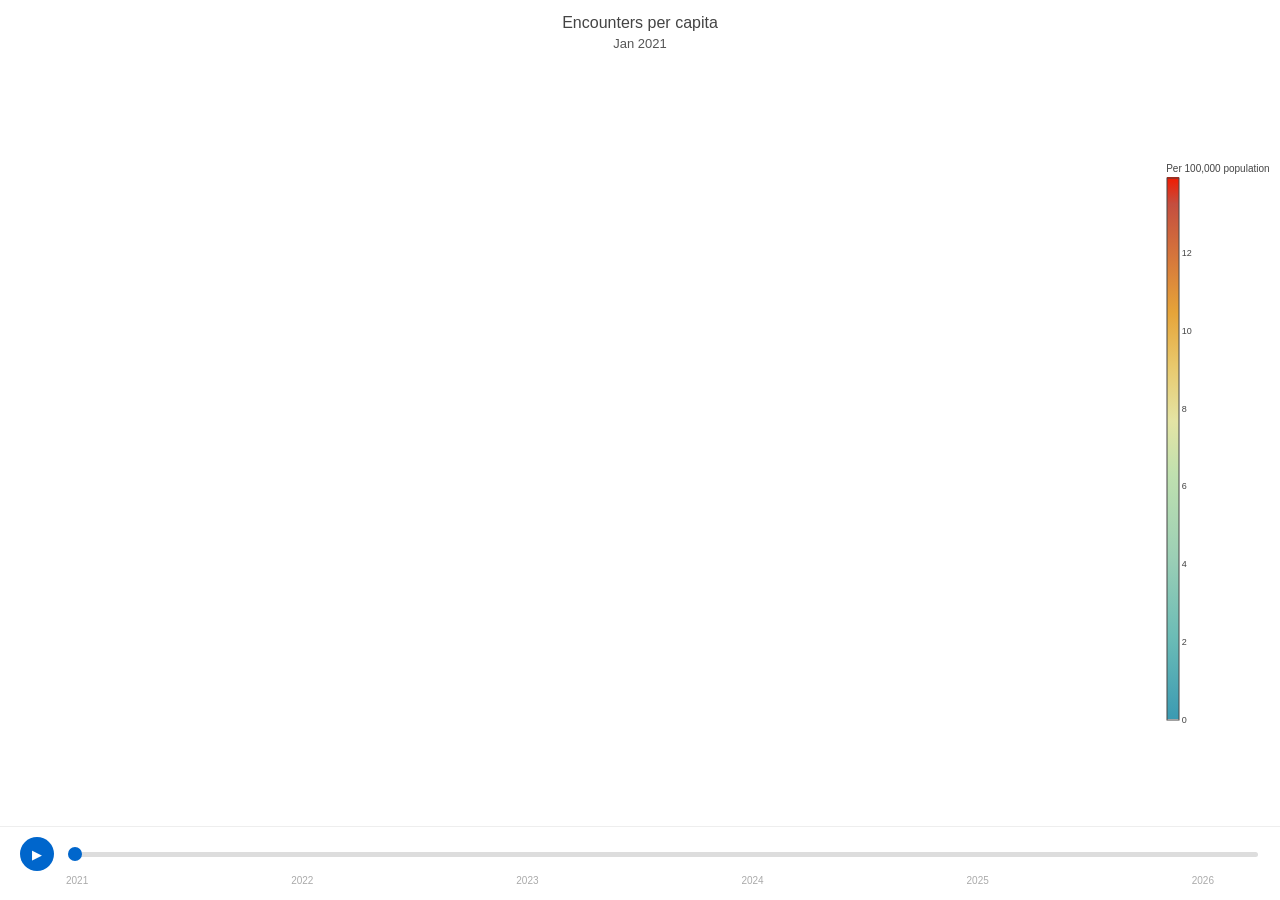
==== commit f2741d72: "Fix controls layout below map, add month to title" ====
--- a/assets/map/interactive_map.html
+++ b/assets/map/interactive_map.html
@@ -4,21 +4,66 @@
 <meta charset="utf-8">
 <meta name="viewport" content="width=device-width, initial-scale=1.0">
 <meta http-equiv="Cache-Control" content="no-cache, no-store, must-revalidate">
-<meta http-equiv="Pragma" content="no-cache">
-<meta http-equiv="Expires" content="0">
 <script src="https://cdn.plot.ly/plotly-2.35.2.min.js"></script>
 <style>
-html, body { margin: 0; padding: 0; width: 100%; height: 100%; overflow: hidden; }
-#map { width: 100%; height: 100%; }
+html, body { margin: 0; padding: 0; width: 100%; height: 100%; font-family: Helvetica, Arial, sans-serif; overflow: hidden; display: flex; flex-direction: column; }
+#map { flex: 1; min-height: 0; }
+.controls { padding: 10px 20px 14px; background: #fff; border-top: 1px solid #eee; }
+.slider-row { display: flex; align-items: center; gap: 12px; }
+.play-btn { width: 34px; height: 34px; border-radius: 50%; border: none; background: #0066cc; color: white; font-size: 13px; cursor: pointer; display: flex; align-items: center; justify-content: center; flex-shrink: 0; }
+.play-btn:hover { background: #0052a3; }
+input[type=range] { flex: 1; height: 5px; -webkit-appearance: none; appearance: none; background: #ddd; border-radius: 3px; outline: none; cursor: pointer; }
+input[type=range]::-webkit-slider-thumb { -webkit-appearance: none; width: 14px; height: 14px; border-radius: 50%; background: #0066cc; cursor: pointer; }
+input[type=range]::-moz-range-thumb { width: 14px; height: 14px; border-radius: 50%; background: #0066cc; border: none; cursor: pointer; }
+.slider-labels { display: flex; justify-content: space-between; padding: 4px 46px 0; font-size: 10px; color: #aaa; }
 </style>
 </head>
 <body>
 <div id="map"></div>
+<div class="controls">
+    <div class="slider-row">
+        <button class="play-btn" id="playBtn" onclick="togglePlay()">&#9654;</button>
+        <input type="range" id="slider" min="0" max="62" value="0" oninput="goTo(parseInt(this.value))">
+    </div>
+    <div class="slider-labels"><span>2021</span><span>2022</span><span>2023</span><span>2024</span><span>2025</span><span>2026</span></div>
+</div>
 <script>
-var figure = {"data":[{"colorbar":{"len":0.75,"thickness":12,"tickfont":{"size":10},"title":{"font":{"size":10},"text":"Per 100,000\u003cbr\u003epopulation"}},"colorscale":[[0.0,"#3B9AB2"],[0.15,"#6BBCB6"],[0.3,"#9CCFB5"],[0.45,"#BFE0AF"],[0.55,"#E4E4A4"],[0.65,"#E8C96D"],[0.75,"#E6A439"],[0.85,"#D6773B"],[0.95,"#C44E3F"],[1.0,"#F21A00"]],"customdata":{"dtype":"f8","bdata":"AAAAAAAAAAAAAAAAAAAAAAAAAAAAAAAAAAAAAAAAAAAAAAAAAAAAAAAAAAAAAAAAAAAAAAAAAAAAAAAAAAAAAAAAAAAAAAAAAAAAAAAAAAAAAAAAAAAAAAAAAAAAAAAAAAAAAAAAAAAAAAAAAAAAAI\u002fC9Shcj+I\[base64]"},"hovertemplate":"\u003cb\u003e%{text}\u003c\u002fb\u003e\u003cbr\u003e%{customdata} encounters per 100,000 population\u003cextra\u003e\u003c\u002fextra\u003e","locationmode":"USA-states","locations":["AL","AZ","AR","CA","CO","CT","DE","DC","FL","GA","HI","ID","IL","IN","IA","KS","KY","LA","ME","MD","MA","MI","MN","MS","MO","MT","NE","NV","NH","NJ","NM","NY","NC","ND","OH","OK","OR","PA","RI","SC","SD","TN","TX","UT","VT","VA","WA","WV","WI","WY"],"marker":{"line":{"color":"white","width":0.5}},"text":["Alabama","Arizona","Arkansas","California","Colorado","Connecticut","Delaware","District of Columbia","Florida","Georgia","Hawaii","Idaho","Illinois","Indiana","Iowa","Kansas","Kentucky","Louisiana","Maine","Maryland","Massachusetts","Michigan","Minnesota","Mississippi","Missouri","Montana","Nebraska","Nevada","New Hampshire","New Jersey","New Mexico","New York","North Carolina","North Dakota","Ohio","Oklahoma","Oregon","Pennsylvania","Rhode Island","South Carolina","South Dakota","Tennessee","Texas","Utah","Vermont","Virginia","Washington","West Virginia","Wisconsin","Wyoming"],"z":{"dtype":"f8","bdata":"AAAAAAAAAAAAAAAAAAAAAAAAAAAAAAAAAAAAAAAAAAAAAAAAAAAAAAAAAAAAAAAAAAAAAAAAAAAAAAAAAAAAAAAAAAAAAAAAAAAAAAAAAAAAAAAAAAAAAAAAAAAAAAAAAAAAAAAAAAAAAAAAAAAAALc61HO4deI\[base64]"},"zmax":13.943131940442907,"zmin":0.0,"type":"choropleth"}],"layout":{"template":{"data":{"histogram2dcontour":[{"type":"histogram2dcontour","colorbar":{"outlinewidth":0,"ticks":""},"colorscale":[[0.0,"#0d0887"],[0.1111111111111111,"#46039f"],[0.2222222222222222,"#7201a8"],[0.3333333333333333,"#9c179e"],[0.4444444444444444,"#bd3786"],[0.5555555555555556,"#d8576b"],[0.6666666666666666,"#ed7953"],[0.7777777777777778,"#fb9f3a"],[0.8888888888888888,"#fdca26"],[1.0,"#f0f921"]]}],"choropleth":[{"type":"choropleth","colorbar":{"outlinewidth":0,"ticks":""}}],"histogram2d":[{"type":"histogram2d","colorbar":{"outlinewidth":0,"ticks":""},"colorscale":[[0.0,"#0d0887"],[0.1111111111111111,"#46039f"],[0.2222222222222222,"#7201a8"],[0.3333333333333333,"#9c179e"],[0.4444444444444444,"#bd3786"],[0.5555555555555556,"#d8576b"],[0.6666666666666666,"#ed7953"],[0.7777777777777778,"#fb9f3a"],[0.8888888888888888,"#fdca26"],[1.0,"#f0f921"]]}],"heatmap":[{"type":"heatmap","colorbar":{"outlinewidth":0,"ticks":""},"colorscale":[[0.0,"#0d0887"],[0.1111111111111111,"#46039f"],[0.2222222222222222,"#7201a8"],[0.3333333333333333,"#9c179e"],[0.4444444444444444,"#bd3786"],[0.5555555555555556,"#d8576b"],[0.6666666666666666,"#ed7953"],[0.7777777777777778,"#fb9f3a"],[0.8888888888888888,"#fdca26"],[1.0,"#f0f921"]]}],"contourcarpet":[{"type":"contourcarpet","colorbar":{"outlinewidth":0,"ticks":""}}],"contour":[{"type":"contour","colorbar":{"outlinewidth":0,"ticks":""},"colorscale":[[0.0,"#0d0887"],[0.1111111111111111,"#46039f"],[0.2222222222222222,"#7201a8"],[0.3333333333333333,"#9c179e"],[0.4444444444444444,"#bd3786"],[0.5555555555555556,"#d8576b"],[0.6666666666666666,"#ed7953"],[0.7777777777777778,"#fb9f3a"],[0.8888888888888888,"#fdca26"],[1.0,"#f0f921"]]}],"surface":[{"type":"surface","colorbar":{"outlinewidth":0,"ticks":""},"colorscale":[[0.0,"#0d0887"],[0.1111111111111111,"#46039f"],[0.2222222222222222,"#7201a8"],[0.3333333333333333,"#9c179e"],[0.4444444444444444,"#bd3786"],[0.5555555555555556,"#d8576b"],[0.6666666666666666,"#ed7953"],[0.7777777777777778,"#fb9f3a"],[0.8888888888888888,"#fdca26"],[1.0,"#f0f921"]]}],"mesh3d":[{"type":"mesh3d","colorbar":{"outlinewidth":0,"ticks":""}}],"scatter":[{"fillpattern":{"fillmode":"overlay","size":10,"solidity":0.2},"type":"scatter"}],"parcoords":[{"type":"parcoords","line":{"colorbar":{"outlinewidth":0,"ticks":""}}}],"scatterpolargl":[{"type":"scatterpolargl","marker":{"colorbar":{"outlinewidth":0,"ticks":""}}}],"bar":[{"error_x":{"color":"#2a3f5f"},"error_y":{"color":"#2a3f5f"},"marker":{"line":{"color":"#E5ECF6","width":0.5},"pattern":{"fillmode":"overlay","size":10,"solidity":0.2}},"type":"bar"}],"scattergeo":[{"type":"scattergeo","marker":{"colorbar":{"outlinewidth":0,"ticks":""}}}],"scatterpolar":[{"type":"scatterpolar","marker":{"colorbar":{"outlinewidth":0,"ticks":""}}}],"histogram":[{"marker":{"pattern":{"fillmode":"overlay","size":10,"solidity":0.2}},"type":"histogram"}],"scattergl":[{"type":"scattergl","marker":{"colorbar":{"outlinewidth":0,"ticks":""}}}],"scatter3d":[{"type":"scatter3d","line":{"colorbar":{"outlinewidth":0,"ticks":""}},"marker":{"colorbar":{"outlinewidth":0,"ticks":""}}}],"scattermap":[{"type":"scattermap","marker":{"colorbar":{"outlinewidth":0,"ticks":""}}}],"scattermapbox":[{"type":"scattermapbox","marker":{"colorbar":{"outlinewidth":0,"ticks":""}}}],"scatterternary":[{"type":"scatterternary","marker":{"colorbar":{"outlinewidth":0,"ticks":""}}}],"scattercarpet":[{"type":"scattercarpet","marker":{"colorbar":{"outlinewidth":0,"ticks":""}}}],"carpet":[{"aaxis":{"endlinecolor":"#2a3f5f","gridcolor":"white","linecolor":"white","minorgridcolor":"white","startlinecolor":"#2a3f5f"},"baxis":{"endlinecolor":"#2a3f5f","gridcolor":"white","linecolor":"white","minorgridcolor":"white","startlinecolor":"#2a3f5f"},"type":"carpet"}],"table":[{"cells":{"fill":{"color":"#EBF0F8"},"line":{"color":"white"}},"header":{"fill":{"color":"#C8D4E3"},"line":{"color":"white"}},"type":"table"}],"barpolar":[{"marker":{"line":{"color":"#E5ECF6","width":0.5},"pattern":{"fillmode":"overlay","size":10,"solidity":0.2}},"type":"barpolar"}],"pie":[{"automargin":true,"type":"pie"}]},"layout":{"autotypenumbers":"strict","colorway":["#636efa","#EF553B","#00cc96","#ab63fa","#FFA15A","#19d3f3","#FF6692","#B6E880","#FF97FF","#FECB52"],"font":{"color":"#2a3f5f"},"hovermode":"closest","hoverlabel":{"align":"left"},"paper_bgcolor":"white","plot_bgcolor":"#E5ECF6","polar":{"bgcolor":"#E5ECF6","angularaxis":{"gridcolor":"white","linecolor":"white","ticks":""},"radialaxis":{"gridcolor":"white","linecolor":"white","ticks":""}},"ternary":{"bgcolor":"#E5ECF6","aaxis":{"gridcolor":"white","linecolor":"white","ticks":""},"baxis":{"gridcolor":"white","linecolor":"white","ticks":""},"caxis":{"gridcolor":"white","linecolor":"white","ticks":""}},"coloraxis":{"colorbar":{"outlinewidth":0,"ticks":""}},"colorscale":{"sequential":[[0.0,"#0d0887"],[0.1111111111111111,"#46039f"],[0.2222222222222222,"#7201a8"],[0.3333333333333333,"#9c179e"],[0.4444444444444444,"#bd3786"],[0.5555555555555556,"#d8576b"],[0.6666666666666666,"#ed7953"],[0.7777777777777778,"#fb9f3a"],[0.8888888888888888,"#fdca26"],[1.0,"#f0f921"]],"sequentialminus":[[0.0,"#0d0887"],[0.1111111111111111,"#46039f"],[0.2222222222222222,"#7201a8"],[0.3333333333333333,"#9c179e"],[0.4444444444444444,"#bd3786"],[0.5555555555555556,"#d8576b"],[0.6666666666666666,"#ed7953"],[0.7777777777777778,"#fb9f3a"],[0.8888888888888888,"#fdca26"],[1.0,"#f0f921"]],"diverging":[[0,"#8e0152"],[0.1,"#c51b7d"],[0.2,"#de77ae"],[0.3,"#f1b6da"],[0.4,"#fde0ef"],[0.5,"#f7f7f7"],[0.6,"#e6f5d0"],[0.7,"#b8e186"],[0.8,"#7fbc41"],[0.9,"#4d9221"],[1,"#276419"]]},"xaxis":{"gridcolor":"white","linecolor":"white","ticks":"","title":{"standoff":15},"zerolinecolor":"white","automargin":true,"zerolinewidth":2},"yaxis":{"gridcolor":"white","linecolor":"white","ticks":"","title":{"standoff":15},"zerolinecolor":"white","automargin":true,"zerolinewidth":2},"scene":{"xaxis":{"backgroundcolor":"#E5ECF6","gridcolor":"white","linecolor":"white","showbackground":true,"ticks":"","zerolinecolor":"white","gridwidth":2},"yaxis":{"backgroundcolor":"#E5ECF6","gridcolor":"white","linecolor":"white","showbackground":true,"ticks":"","zerolinecolor":"white","gridwidth":2},"zaxis":{"backgroundcolor":"#E5ECF6","gridcolor":"white","linecolor":"white","showbackground":true,"ticks":"","zerolinecolor":"white","gridwidth":2}},"shapedefaults":{"line":{"color":"#2a3f5f"}},"annotationdefaults":{"arrowcolor":"#2a3f5f","arrowhead":0,"arrowwidth":1},"geo":{"bgcolor":"white","landcolor":"#E5ECF6","subunitcolor":"white","showland":true,"showlakes":true,"lakecolor":"white"},"title":{"x":0.05},"mapbox":{"style":"light"}}},"title":{"font":{"size":17,"family":"Helvetica, Arial, sans-serif"},"text":"Encounters per capita","x":0.5,"xanchor":"center"},"geo":{"projection":{"type":"albers usa"},"lonaxis":{"showgrid":true,"gridwidth":0.5,"gridcolor":"rgba(0,0,0,0.05)","dtick":10},"lataxis":{"showgrid":true,"gridwidth":0.5,"gridcolor":"rgba(0,0,0,0.05)","dtick":5},"scope":"usa","showland":true,"landcolor":"rgb(248,248,248)","showlakes":true,"lakecolor":"rgb(255,255,255)","showframe":false},"margin":{"l":0,"r":0,"t":60,"b":120},"font":{"family":"Helvetica, Arial, sans-serif"},"autosize":true,"updatemenus":[{"buttons":[{"args":[null,{"frame":{"duration":350,"redraw":true},"fromcurrent":true,"transition":{"duration":100}}],"label":"Play","method":"animate"},{"args":[[null],{"frame":{"duration":0,"redraw":false},"mode":"immediate"}],"label":"Pause","method":"animate"}],"showactive":false,"type":"buttons","x":0.0,"xanchor":"left","y":-0.25,"yanchor":"top"}],"sliders":[{"active":0,"currentvalue":{"font":{"size":13},"prefix":"","visible":true,"xanchor":"center"},"len":0.9,"pad":{"b":10,"t":60},"steps":[{"args":[["Jan 2021"],{"frame":{"duration":0,"redraw":true},"mode":"immediate"}],"label":"Jan 2021","method":"animate"},{"args":[["Feb 2021"],{"frame":{"duration":0,"redraw":true},"mode":"immediate"}],"label":"","method":"animate"},{"args":[["Mar 2021"],{"frame":{"duration":0,"redraw":true},"mode":"immediate"}],"label":"","method":"animate"},{"args":[["Apr 2021"],{"frame":{"duration":0,"redraw":true},"mode":"immediate"}],"label":"","method":"animate"},{"args":[["May 2021"],{"frame":{"duration":0,"redraw":true},"mode":"immediate"}],"label":"","method":"animate"},{"args":[["Jun 2021"],{"frame":{"duration":0,"redraw":true},"mode":"immediate"}],"label":"","method":"animate"},{"args":[["Jul 2021"],{"frame":{"duration":0,"redraw":true},"mode":"immediate"}],"label":"Jul 2021","method":"animate"},{"args":[["Aug 2021"],{"frame":{"duration":0,"redraw":true},"mode":"immediate"}],"label":"","method":"animate"},{"args":[["Sep 2021"],{"frame":{"duration":0,"redraw":true},"mode":"immediate"}],"label":"","method":"animate"},{"args":[["Oct 2021"],{"frame":{"duration":0,"redraw":true},"mode":"immediate"}],"label":"","method":"animate"},{"args":[["Nov 2021"],{"frame":{"duration":0,"redraw":true},"mode":"immediate"}],"label":"","method":"animate"},{"args":[["Dec 2021"],{"frame":{"duration":0,"redraw":true},"mode":"immediate"}],"label":"","method":"animate"},{"args":[["Jan 2022"],{"frame":{"duration":0,"redraw":true},"mode":"immediate"}],"label":"Jan 2022","method":"animate"},{"args":[["Feb 2022"],{"frame":{"duration":0,"redraw":true},"mode":"immediate"}],"label":"","method":"animate"},{"args":[["Mar 2022"],{"frame":{"duration":0,"redraw":true},"mode":"immediate"}],"label":"","method":"animate"},{"args":[["Apr 2022"],{"frame":{"duration":0,"redraw":true},"mode":"immediate"}],"label":"","method":"animate"},{"args":[["May 2022"],{"frame":{"duration":0,"redraw":true},"mode":"immediate"}],"label":"","method":"animate"},{"args":[["Jun 2022"],{"frame":{"duration":0,"redraw":true},"mode":"immediate"}],"label":"","method":"animate"},{"args":[["Jul 2022"],{"frame":{"duration":0,"redraw":true},"mode":"immediate"}],"label":"Jul 2022","method":"animate"},{"args":[["Aug 2022"],{"frame":{"duration":0,"redraw":true},"mode":"immediate"}],"label":"","method":"animate"},{"args":[["Sep 2022"],{"frame":{"duration":0,"redraw":true},"mode":"immediate"}],"label":"","method":"animate"},{"args":[["Oct 2022"],{"frame":{"duration":0,"redraw":true},"mode":"immediate"}],"label":"","method":"animate"},{"args":[["Nov 2022"],{"frame":{"duration":0,"redraw":true},"mode":"immediate"}],"label":"","method":"animate"},{"args":[["Dec 2022"],{"frame":{"duration":0,"redraw":true},"mode":"immediate"}],"label":"","method":"animate"},{"args":[["Jan 2023"],{"frame":{"duration":0,"redraw":true},"mode":"immediate"}],"label":"Jan 2023","method":"animate"},{"args":[["Feb 2023"],{"frame":{"duration":0,"redraw":true},"mode":"immediate"}],"label":"","method":"animate"},{"args":[["Mar 2023"],{"frame":{"duration":0,"redraw":true},"mode":"immediate"}],"label":"","method":"animate"},{"args":[["Apr 2023"],{"frame":{"duration":0,"redraw":true},"mode":"immediate"}],"label":"","method":"animate"},{"args":[["May 2023"],{"frame":{"duration":0,"redraw":true},"mode":"immediate"}],"label":"","method":"animate"},{"args":[["Jun 2023"],{"frame":{"duration":0,"redraw":true},"mode":"immediate"}],"label":"","method":"animate"},{"args":[["Jul 2023"],{"frame":{"duration":0,"redraw":true},"mode":"immediate"}],"label":"Jul 2023","method":"animate"},{"args":[["Aug 2023"],{"frame":{"duration":0,"redraw":true},"mode":"immediate"}],"label":"","method":"animate"},{"args":[["Sep 2023"],{"frame":{"duration":0,"redraw":true},"mode":"immediate"}],"label":"","method":"animate"},{"args":[["Oct 2023"],{"frame":{"duration":0,"redraw":true},"mode":"immediate"}],"label":"","method":"animate"},{"args":[["Nov 2023"],{"frame":{"duration":0,"redraw":true},"mode":"immediate"}],"label":"","method":"animate"},{"args":[["Dec 2023"],{"frame":{"duration":0,"redraw":true},"mode":"immediate"}],"label":"","method":"animate"},{"args":[["Jan 2024"],{"frame":{"duration":0,"redraw":true},"mode":"immediate"}],"label":"Jan 2024","method":"animate"},{"args":[["Feb 2024"],{"frame":{"duration":0,"redraw":true},"mode":"immediate"}],"label":"","method":"animate"},{"args":[["Mar 2024"],{"frame":{"duration":0,"redraw":true},"mode":"immediate"}],"label":"","method":"animate"},{"args":[["Apr 2024"],{"frame":{"duration":0,"redraw":true},"mode":"immediate"}],"label":"","method":"animate"},{"args":[["May 2024"],{"frame":{"duration":0,"redraw":true},"mode":"immediate"}],"label":"","method":"animate"},{"args":[["Jun 2024"],{"frame":{"duration":0,"redraw":true},"mode":"immediate"}],"label":"","method":"animate"},{"args":[["Jul 2024"],{"frame":{"duration":0,"redraw":true},"mode":"immediate"}],"label":"Jul 2024","method":"animate"},{"args":[["Aug 2024"],{"frame":{"duration":0,"redraw":true},"mode":"immediate"}],"label":"","method":"animate"},{"args":[["Sep 2024"],{"frame":{"duration":0,"redraw":true},"mode":"immediate"}],"label":"","method":"animate"},{"args":[["Oct 2024"],{"frame":{"duration":0,"redraw":true},"mode":"immediate"}],"label":"","method":"animate"},{"args":[["Nov 2024"],{"frame":{"duration":0,"redraw":true},"mode":"immediate"}],"label":"","method":"animate"},{"args":[["Dec 2024"],{"frame":{"duration":0,"redraw":true},"mode":"immediate"}],"label":"","method":"animate"},{"args":[["Jan 2025"],{"frame":{"duration":0,"redraw":true},"mode":"immediate"}],"label":"Jan 2025","method":"animate"},{"args":[["Feb 2025"],{"frame":{"duration":0,"redraw":true},"mode":"immediate"}],"label":"","method":"animate"},{"args":[["Mar 2025"],{"frame":{"duration":0,"redraw":true},"mode":"immediate"}],"label":"","method":"animate"},{"args":[["Apr 2025"],{"frame":{"duration":0,"redraw":true},"mode":"immediate"}],"label":"","method":"animate"},{"args":[["May 2025"],{"frame":{"duration":0,"redraw":true},"mode":"immediate"}],"label":"","method":"animate"},{"args":[["Jun 2025"],{"frame":{"duration":0,"redraw":true},"mode":"immediate"}],"label":"","method":"animate"},{"args":[["Jul 2025"],{"frame":{"duration":0,"redraw":true},"mode":"immediate"}],"label":"Jul 2025","method":"animate"},{"args":[["Aug 2025"],{"frame":{"duration":0,"redraw":true},"mode":"immediate"}],"label":"","method":"animate"},{"args":[["Sep 2025"],{"frame":{"duration":0,"redraw":true},"mode":"immediate"}],"label":"","method":"animate"},{"args":[["Oct 2025"],{"frame":{"duration":0,"redraw":true},"mode":"immediate"}],"label":"","method":"animate"},{"args":[["Nov 2025"],{"frame":{"duration":0,"redraw":true},"mode":"immediate"}],"label":"","method":"animate"},{"args":[["Dec 2025"],{"frame":{"duration":0,"redraw":true},"mode":"immediate"}],"label":"","method":"animate"},{"args":[["Jan 2026"],{"frame":{"duration":0,"redraw":true},"mode":"immediate"}],"label":"Jan 2026","method":"animate"},{"args":[["Feb 2026"],{"frame":{"duration":0,"redraw":true},"mode":"immediate"}],"label":"","method":"animate"},{"args":[["Mar 2026"],{"frame":{"duration":0,"redraw":true},"mode":"immediate"}],"label":"","method":"animate"}],"x":0.05,"xanchor":"left","y":-0.1,"yanchor":"top"}]},"frames":[{"data":[{"colorbar":{"len":0.75,"thickness":12,"tickfont":{"size":10},"title":{"font":{"size":10},"text":"Per 100,000\u003cbr\u003epopulation"}},"colorscale":[[0.0,"#3B9AB2"],[0.15,"#6BBCB6"],[0.3,"#9CCFB5"],[0.45,"#BFE0AF"],[0.55,"#E4E4A4"],[0.65,"#E8C96D"],[0.75,"#E6A439"],[0.85,"#D6773B"],[0.95,"#C44E3F"],[1.0,"#F21A00"]],"customdata":{"dtype":"f8","bdata":"AAAAAAAAAAAAAAAAAAAAAAAAAAAAAAAAAAAAAAAAAAAAAAAAAAAAAAAAAAAAAAAAAAAAAAAAAAAAAAAAAAAAAAAAAAAAAAAAAAAAAAAAAAAAAAAAAAAAAAAAAAAAAAAAAAAAAAAAAAAAAAAAAAAAAI\u002fC9Shcj+I\[base64]"},"hovertemplate":"\u003cb\u003e%{text}\u003c\u002fb\u003e\u003cbr\u003e%{customdata} encounters per 100,000 population\u003cextra\u003e\u003c\u002fextra\u003e","locationmode":"USA-states","locations":["AL","AZ","AR","CA","CO","CT","DE","DC","FL","GA","HI","ID","IL","IN","IA","KS","KY","LA","ME","MD","MA","MI","MN","MS","MO","MT","NE","NV","NH","NJ","NM","NY","NC","ND","OH","OK","OR","PA","RI","SC","SD","TN","TX","UT","VT","VA","WA","WV","WI","WY"],"marker":{"line":{"color":"white","width":0.5}},"text":["Alabama","Arizona","Arkansas","California","Colorado","Connecticut","Delaware","District of Columbia","Florida","Georgia","Hawaii","Idaho","Illinois","Indiana","Iowa","Kansas","Kentucky","Louisiana","Maine","Maryland","Massachusetts","Michigan","Minnesota","Mississippi","Missouri","Montana","Nebraska","Nevada","New Hampshire","New Jersey","New Mexico","New York","North Carolina","North Dakota","Ohio","Oklahoma","Oregon","Pennsylvania","Rhode Island","South Carolina","South Dakota","Tennessee","Texas","Utah","Vermont","Virginia","Washington","West Virginia","Wisconsin","Wyoming"],"z":{"dtype":"f8","bdata":"AAAAAAAAAAAAAAAAAAAAAAAAAAAAAAAAAAAAAAAAAAAAAAAAAAAAAAAAAAAAAAAAAAAAAAAAAAAAAAAAAAAAAAAAAAAAAAAAAAAAAAAAAAAAAAAAAAAAAAAAAAAAAAAAAAAAAAAAAAAAAAAAAAAAALc61HO4deI\[base64]"},"zmax":13.943131940442907,"zmin":0.0,"type":"choropleth"}],"name":"Jan 2021"},{"data":[{"colorbar":{"len":0.75,"thickness":12,"tickfont":{"size":10},"title":{"font":{"size":10},"text":"Per 100,000\u003cbr\u003epopulation"}},"colorscale":[[0.0,"#3B9AB2"],[0.15,"#6BBCB6"],[0.3,"#9CCFB5"],[0.45,"#BFE0AF"],[0.55,"#E4E4A4"],[0.65,"#E8C96D"],[0.75,"#E6A439"],[0.85,"#D6773B"],[0.95,"#C44E3F"],[1.0,"#F21A00"]],"customdata":{"dtype":"f8","bdata":"AAAAAAAAAAAAAAAAAAAAAAAAAAAAAAAAuB6F61G4rj8AAAAAAAAAAAAAAAAAAAAAAAAAAAAAAAAAAAAAAAAAAAAAAAAAAAAAAAAAAAAAAAAAAAAAAAAAAAAAAAAAAAAAAAAAAAAAAAAAAAAAAAAAALgehetRuPY\u002fAAAAAAAAAAAAAAAAAAAAAHE9CtejcN0\[base64]"},"hovertemplate":"\u003cb\u003e%{text}\u003c\u002fb\u003e\u003cbr\u003e%{customdata} encounters per 100,000 population\u003cextra\u003e\u003c\u002fextra\u003e","locationmode":"USA-states","locations":["AL","AZ","AR","CA","CO","CT","DE","DC","FL","GA","HI","ID","IL","IN","IA","KS","KY","LA","ME","MD","MA","MI","MN","MS","MO","MT","NE","NV","NH","NJ","NM","NY","NC","ND","OH","OK","OR","PA","RI","SC","SD","TN","TX","UT","VT","VA","WA","WV","WI","WY"],"marker":{"line":{"color":"white","width":0.5}},"text":["Alabama","Arizona","Arkansas","California","Colorado","Connecticut","Delaware","District of Columbia","Florida","Georgia","Hawaii","Idaho","Illinois","Indiana","Iowa","Kansas","Kentucky","Louisiana","Maine","Maryland","Massachusetts","Michigan","Minnesota","Mississippi","Missouri","Montana","Nebraska","Nevada","New Hampshire","New Jersey","New Mexico","New York","North Carolina","North Dakota","Ohio","Oklahoma","Oregon","Pennsylvania","Rhode Island","South Carolina","South Dakota","Tennessee","Texas","Utah","Vermont","Virginia","Washington","West Virginia","Wisconsin","Wyoming"],"z":{"dtype":"f8","bdata":"AAAAAAAAAAAAAAAAAAAAAAAAAAAAAAAAK1vP7mh\u002fsD8AAAAAAAAAAAAAAAAAAAAAAAAAAAAAAAAAAAAAAAAAAAAAAAAAAAAAAAAAAAAAAAAAAAAAAAAAAAAAAAAAAAAAAAAAAAAAAAAAAAAAAAAAAOCN4Xa\u002fp\u002fY\u002fAAAAAAAAAAAAAAAAAAAAAOnmy1H7ft0\[base64]"},"zmax":13.943131940442907,"zmin":0.0,"type":"choropleth"}],"name":"Feb 2021"},{"data":[{"colorbar":{"len":0.75,"thickness":12,"tickfont":{"size":10},"title":{"font":{"size":10},"text":"Per 100,000\u003cbr\u003epopulation"}},"colorscale":[[0.0,"#3B9AB2"],[0.15,"#6BBCB6"],[0.3,"#9CCFB5"],[0.45,"#BFE0AF"],[0.55,"#E4E4A4"],[0.65,"#E8C96D"],[0.75,"#E6A439"],[0.85,"#D6773B"],[0.95,"#C44E3F"],[1.0,"#F21A00"]],"customdata":{"dtype":"f8","bdata":"AAAAAAAAAAAAAAAAAAAAAAAAAAAAAAAA4XoUrkfhyj8AAAAAAAAAAAAAAAAAAAAAAAAAAAAAAAAAAAAAAAAAAAAAAAAAAAAAAAAAAAAAAAAAAAAAAAAAAAAAAAAAAAAAAAAAAAAAAAAAAAAAAAAAAArXo3A9Cvc\[base64]"},"hovertemplate":"\u003cb\u003e%{text}\u003c\u002fb\u003e\u003cbr\u003e%{customdata} encounters per 100,000 population\u003cextra\u003e\u003c\u002fextra\u003e","locationmode":"USA-states","locations":["AL","AZ","AR","CA","CO","CT","DE","DC","FL","GA","HI","ID","IL","IN","IA","KS","KY","LA","ME","MD","MA","MI","MN","MS","MO","MT","NE","NV","NH","NJ","NM","NY","NC","ND","OH","OK","OR","PA","RI","SC","SD","TN","TX","UT","VT","VA","WA","WV","WI","WY"],"marker":{"line":{"color":"white","width":0.5}},"text":["Alabama","Arizona","Arkansas","California","Colorado","Connecticut","Delaware","District of Columbia","Florida","Georgia","Hawaii","Idaho","Illinois","Indiana","Iowa","Kansas","Kentucky","Louisiana","Maine","Maryland","Massachusetts","Michigan","Minnesota","Mississippi","Missouri","Montana","Nebraska","Nevada","New Hampshire","New Jersey","New Mexico","New York","North Carolina","North Dakota","Ohio","Oklahoma","Oregon","Pennsylvania","Rhode Island","South Carolina","South Dakota","Tennessee","Texas","Utah","Vermont","Virginia","Washington","West Virginia","Wisconsin","Wyoming"],"z":{"dtype":"f8","bdata":"AAAAAAAAAAAAAAAAAAAAAAAAAAAAAAAAEcVLsXRlyj8AAAAAAAAAAAAAAAAAAAAAAAAAAAAAAAAAAAAAAAAAAAAAAAAAAAAAAAAAAAAAAAAAAAAAAAAAAAAAAAAAAAAAAAAAAAAAAAAAAAAAAAAAAGVJyZAmE\u002fc\[base64]"},"zmax":13.943131940442907,"zmin":0.0,"type":"choropleth"}],"name":"Mar 2021"},{"data":[{"colorbar":{"len":0.75,"thickness":12,"tickfont":{"size":10},"title":{"font":{"size":10},"text":"Per 100,000\u003cbr\u003epopulation"}},"colorscale":[[0.0,"#3B9AB2"],[0.15,"#6BBCB6"],[0.3,"#9CCFB5"],[0.45,"#BFE0AF"],[0.55,"#E4E4A4"],[0.65,"#E8C96D"],[0.75,"#E6A439"],[0.85,"#D6773B"],[0.95,"#C44E3F"],[1.0,"#F21A00"]],"customdata":{"dtype":"f8","bdata":"AAAAAAAAAAAAAAAAAAAAAAAAAAAAAAAAMzMzMzMz0z8AAAAAAAAAAAAAAAAAAAAAAAAAAAAAAAAAAAAAAAAAAAAAAAAAAAAAAAAAAAAAAAAAAAAAAAAAAAAAAAAAAAAAAAAAAAAAAAAAAAAAAAAAAIXrUbgehfc\[base64]"},"hovertemplate":"\u003cb\u003e%{text}\u003c\u002fb\u003e\u003cbr\u003e%{customdata} encounters per 100,000 population\u003cextra\u003e\u003c\u002fextra\u003e","locationmode":"USA-states","locations":["AL","AZ","AR","CA","CO","CT","DE","DC","FL","GA","HI","ID","IL","IN","IA","KS","KY","LA","ME","MD","MA","MI","MN","MS","MO","MT","NE","NV","NH","NJ","NM","NY","NC","ND","OH","OK","OR","PA","RI","SC","SD","TN","TX","UT","VT","VA","WA","WV","WI","WY"],"marker":{"line":{"color":"white","width":0.5}},"text":["Alabama","Arizona","Arkansas","California","Colorado","Connecticut","Delaware","District of Columbia","Florida","Georgia","Hawaii","Idaho","Illinois","Indiana","Iowa","Kansas","Kentucky","Louisiana","Maine","Maryland","Massachusetts","Michigan","Minnesota","Mississippi","Missouri","Montana","Nebraska","Nevada","New Hampshire","New Jersey","New Mexico","New York","North Carolina","North Dakota","Ohio","Oklahoma","Oregon","Pennsylvania","Rhode Island","South Carolina","South Dakota","Tennessee","Texas","Utah","Vermont","Virginia","Washington","West Virginia","Wisconsin","Wyoming"],"z":{"dtype":"f8","bdata":"AAAAAAAAAAAAAAAAAAAAAAAAAAAAAAAApHVu3+v40j8AAAAAAAAAAAAAAAAAAAAAAAAAAAAAAAAAAAAAAAAAAAAAAAAAAAAAAAAAAAAAAAAAAAAAAAAAAAAAAAAAAAAAAAAAAAAAAAAAAAAAAAAAAOkEsaqNfvc\[base64]"},"zmax":13.943131940442907,"zmin":0.0,"type":"choropleth"}],"name":"Apr 2021"},{"data":[{"colorbar":{"len":0.75,"thickness":12,"tickfont":{"size":10},"title":{"font":{"size":10},"text":"Per 100,000\u003cbr\u003epopulation"}},"colorscale":[[0.0,"#3B9AB2"],[0.15,"#6BBCB6"],[0.3,"#9CCFB5"],[0.45,"#BFE0AF"],[0.55,"#E4E4A4"],[0.65,"#E8C96D"],[0.75,"#E6A439"],[0.85,"#D6773B"],[0.95,"#C44E3F"],[1.0,"#F21A00"]],"customdata":{"dtype":"f8","bdata":"AAAAAAAAAAAAAAAAAAAAAAAAAAAAAAAA4XoUrkfhyj8AAAAAAAAAAAAAAAAAAAAAAAAAAAAAAAAAAAAAAAAAAAAAAAAAAAAAAAAAAAAAAAAAAAAAAAAAAAAAAAAAAAAAAAAAAAAAAAAAAAAAAAAAAOF6FK5H4fI\u002fAAAAAAAAAAAAAAAAAAAAAHsUrkfhevQ\[base64]"},"hovertemplate":"\u003cb\u003e%{text}\u003c\u002fb\u003e\u003cbr\u003e%{customdata} encounters per 100,000 population\u003cextra\u003e\u003c\u002fextra\u003e","locationmode":"USA-states","locations":["AL","AZ","AR","CA","CO","CT","DE","DC","FL","GA","HI","ID","IL","IN","IA","KS","KY","LA","ME","MD","MA","MI","MN","MS","MO","MT","NE","NV","NH","NJ","NM","NY","NC","ND","OH","OK","OR","PA","RI","SC","SD","TN","TX","UT","VT","VA","WA","WV","WI","WY"],"marker":{"line":{"color":"white","width":0.5}},"text":["Alabama","Arizona","Arkansas","California","Colorado","Connecticut","Delaware","District of Columbia","Florida","Georgia","Hawaii","Idaho","Illinois","Indiana","Iowa","Kansas","Kentucky","Louisiana","Maine","Maryland","Massachusetts","Michigan","Minnesota","Mississippi","Missouri","Montana","Nebraska","Nevada","New Hampshire","New Jersey","New Mexico","New York","North Carolina","North Dakota","Ohio","Oklahoma","Oregon","Pennsylvania","Rhode Island","South Carolina","South Dakota","Tennessee","Texas","Utah","Vermont","Virginia","Washington","West Virginia","Wisconsin","Wyoming"],"z":{"dtype":"f8","bdata":"AAAAAAAAAAAAAAAAAAAAAAAAAAAAAAAAR+2uOAR\u002fyz8AAAAAAAAAAAAAAAAAAAAAAAAAAAAAAAAAAAAAAAAAAAAAAAAAAAAAAAAAAAAAAAAAAAAAAAAAAAAAAAAAAAAAAAAAAAAAAAAAAAAAAAAAADv2u40f4fI\u002fAAAAAAAAAAAAAAAAAAAAALLLPgc0cvQ\[base64]"},"zmax":13.943131940442907,"zmin":0.0,"type":"choropleth"}],"name":"May 2021"},{"data":[{"colorbar":{"len":0.75,"thickness":12,"tickfont":{"size":10},"title":{"font":{"size":10},"text":"Per 100,000\u003cbr\u003epopulation"}},"colorscale":[[0.0,"#3B9AB2"],[0.15,"#6BBCB6"],[0.3,"#9CCFB5"],[0.45,"#BFE0AF"],[0.55,"#E4E4A4"],[0.65,"#E8C96D"],[0.75,"#E6A439"],[0.85,"#D6773B"],[0.95,"#C44E3F"],[1.0,"#F21A00"]],"customdata":{"dtype":"f8","bdata":"AAAAAAAAAAAAAAAAAAAAAAAAAAAAAAAA16NwPQrX0z8AAAAAAAAAAAAAAAAAAAAAAAAAAAAAAAAAAAAAAAAAAAAAAAAAAAAAAAAAAAAAAAAAAAAAAAAAAAAAAAAAAAAAAAAAAAAAAAAAAAAAAAAAAMP1KFyPwvU\[base64]"},"hovertemplate":"\u003cb\u003e%{text}\u003c\u002fb\u003e\u003cbr\u003e%{customdata} encounters per 100,000 population\u003cextra\u003e\u003c\u002fextra\u003e","locationmode":"USA-states","locations":["AL","AZ","AR","CA","CO","CT","DE","DC","FL","GA","HI","ID","IL","IN","IA","KS","KY","LA","ME","MD","MA","MI","MN","MS","MO","MT","NE","NV","NH","NJ","NM","NY","NC","ND","OH","OK","OR","PA","RI","SC","SD","TN","TX","UT","VT","VA","WA","WV","WI","WY"],"marker":{"line":{"color":"white","width":0.5}},"text":["Alabama","Arizona","Arkansas","California","Colorado","Connecticut","Delaware","District of Columbia","Florida","Georgia","Hawaii","Idaho","Illinois","Indiana","Iowa","Kansas","Kentucky","Louisiana","Maine","Maryland","Massachusetts","Michigan","Minnesota","Mississippi","Missouri","Montana","Nebraska","Nevada","New Hampshire","New Jersey","New Mexico","New York","North Carolina","North Dakota","Ohio","Oklahoma","Oregon","Pennsylvania","Rhode Island","South Carolina","South Dakota","Tennessee","Texas","Utah","Vermont","Virginia","Washington","West Virginia","Wisconsin","Wyoming"],"z":{"dtype":"f8","bdata":"AAAAAAAAAAAAAAAAAAAAAAAAAAAAAAAA2p3RZnsS1D8AAAAAAAAAAAAAAAAAAAAAAAAAAAAAAAAAAAAAAAAAAAAAAAAAAAAAAAAAAAAAAAAAAAAAAAAAAAAAAAAAAAAAAAAAAAAAAAAAAAAAAAAAANgWEkPx0PU\[base64]"},"zmax":13.943131940442907,"zmin":0.0,"type":"choropleth"}],"name":"Jun 2021"},{"data":[{"colorbar":{"len":0.75,"thickness":12,"tickfont":{"size":10},"title":{"font":{"size":10},"text":"Per 100,000\u003cbr\u003epopulation"}},"colorscale":[[0.0,"#3B9AB2"],[0.15,"#6BBCB6"],[0.3,"#9CCFB5"],[0.45,"#BFE0AF"],[0.55,"#E4E4A4"],[0.65,"#E8C96D"],[0.75,"#E6A439"],[0.85,"#D6773B"],[0.95,"#C44E3F"],[1.0,"#F21A00"]],"customdata":{"dtype":"f8","bdata":"AAAAAAAAAAAAAAAAAAAAAAAAAAAAAAAAH4XrUbge1T8AAAAAAAAAAAAAAAAAAAAAAAAAAAAAAAAAAAAAAAAAAAAAAAAAAAAAAAAAAAAAAAAAAAAAAAAAAAAAAAAAAAAAAAAAAAAAAAAAAAAAAAAAAJqZmZmZmfk\u002fAAAAAAAAAAAAAAAAAAAAANejcD0K1\u002fs\[base64]"},"hovertemplate":"\u003cb\u003e%{text}\u003c\u002fb\u003e\u003cbr\u003e%{customdata} encounters per 100,000 population\u003cextra\u003e\u003c\u002fextra\u003e","locationmode":"USA-states","locations":["AL","AZ","AR","CA","CO","CT","DE","DC","FL","GA","HI","ID","IL","IN","IA","KS","KY","LA","ME","MD","MA","MI","MN","MS","MO","MT","NE","NV","NH","NJ","NM","NY","NC","ND","OH","OK","OR","PA","RI","SC","SD","TN","TX","UT","VT","VA","WA","WV","WI","WY"],"marker":{"line":{"color":"white","width":0.5}},"text":["Alabama","Arizona","Arkansas","California","Colorado","Connecticut","Delaware","District of Columbia","Florida","Georgia","Hawaii","Idaho","Illinois","Indiana","Iowa","Kansas","Kentucky","Louisiana","Maine","Maryland","Massachusetts","Michigan","Minnesota","Mississippi","Missouri","Montana","Nebraska","Nevada","New Hampshire","New Jersey","New Mexico","New York","North Carolina","North Dakota","Ohio","Oklahoma","Oregon","Pennsylvania","Rhode Island","South Carolina","South Dakota","Tennessee","Texas","Utah","Vermont","Virginia","Washington","West Virginia","Wisconsin","Wyoming"],"z":{"dtype":"f8","bdata":"AAAAAAAAAAAAAAAAAAAAAAAAAAAAAAAAA\u002fxbDKfl1D8AAAAAAAAAAAAAAAAAAAAAAAAAAAAAAAAAAAAAAAAAAAAAAAAAAAAAAAAAAAAAAAAAAAAAAAAAAAAAAAAAAAAAAAAAAAAAAAAAAAAAAAAAAH6uNyyRl\u002fk\u002fAAAAAAAAAAAAAAAAAAAAAGzFsdvy0fs\[base64]"},"zmax":13.943131940442907,"zmin":0.0,"type":"choropleth"}],"name":"Jul 2021"},{"data":[{"colorbar":{"len":0.75,"thickness":12,"tickfont":{"size":10},"title":{"font":{"size":10},"text":"Per 100,000\u003cbr\u003epopulation"}},"colorscale":[[0.0,"#3B9AB2"],[0.15,"#6BBCB6"],[0.3,"#9CCFB5"],[0.45,"#BFE0AF"],[0.55,"#E4E4A4"],[0.65,"#E8C96D"],[0.75,"#E6A439"],[0.85,"#D6773B"],[0.95,"#C44E3F"],[1.0,"#F21A00"]],"customdata":{"dtype":"f8","bdata":"AAAAAAAAAAAAAAAAAAAAAAAAAAAAAAAAKVyPwvUovD8AAAAAAAAAAAAAAAAAAAAAAAAAAAAAAAAAAAAAAAAAAAAAAAAAAAAAAAAAAAAAAAAAAAAAAAAAAAAAAAAAAAAAAAAAAAAAAAAAAAAAAAAAAFK4HoXrUfg\u002fAAAAAAAAAAAAAAAAAAAAAClcj8L1KOQ\[base64]"},"hovertemplate":"\u003cb\u003e%{text}\u003c\u002fb\u003e\u003cbr\u003e%{customdata} encounters per 100,000 population\u003cextra\u003e\u003c\u002fextra\u003e","locationmode":"USA-states","locations":["AL","AZ","AR","CA","CO","CT","DE","DC","FL","GA","HI","ID","IL","IN","IA","KS","KY","LA","ME","MD","MA","MI","MN","MS","MO","MT","NE","NV","NH","NJ","NM","NY","NC","ND","OH","OK","OR","PA","RI","SC","SD","TN","TX","UT","VT","VA","WA","WV","WI","WY"],"marker":{"line":{"color":"white","width":0.5}},"text":["Alabama","Arizona","Arkansas","California","Colorado","Connecticut","Delaware","District of Columbia","Florida","Georgia","Hawaii","Idaho","Illinois","Indiana","Iowa","Kansas","Kentucky","Louisiana","Maine","Maryland","Massachusetts","Michigan","Minnesota","Mississippi","Missouri","Montana","Nebraska","Nevada","New Hampshire","New Jersey","New Mexico","New York","North Carolina","North Dakota","Ohio","Oklahoma","Oregon","Pennsylvania","Rhode Island","South Carolina","South Dakota","Tennessee","Texas","Utah","Vermont","Virginia","Washington","West Virginia","Wisconsin","Wyoming"],"z":{"dtype":"f8","bdata":"AAAAAAAAAAAAAAAAAAAAAAAAAAAAAAAAR+2uOAR\u002fuz8AAAAAAAAAAAAAAAAAAAAAAAAAAAAAAAAAAAAAAAAAAAAAAAAAAAAAAAAAAAAAAAAAAAAAAAAAAAAAAAAAAAAAAAAAAAAAAAAAAAAAAAAAAPJ7gN5bVfg\u002fAAAAAAAAAAAAAAAAAAAAAM2ROYllHOQ\[base64]"},"zmax":13.943131940442907,"zmin":0.0,"type":"choropleth"}],"name":"Aug 2021"},{"data":[{"colorbar":{"len":0.75,"thickness":12,"tickfont":{"size":10},"title":{"font":{"size":10},"text":"Per 100,000\u003cbr\u003epopulation"}},"colorscale":[[0.0,"#3B9AB2"],[0.15,"#6BBCB6"],[0.3,"#9CCFB5"],[0.45,"#BFE0AF"],[0.55,"#E4E4A4"],[0.65,"#E8C96D"],[0.75,"#E6A439"],[0.85,"#D6773B"],[0.95,"#C44E3F"],[1.0,"#F21A00"]],"customdata":{"dtype":"f8","bdata":"AAAAAAAAAAAAAAAAAAAAAAAAAAAAAAAAKVyPwvUovD8AAAAAAAAAAAAAAAAAAAAAAAAAAAAAAAAAAAAAAAAAAAAAAAAAAAAAAAAAAAAAAAAAAAAAAAAAAAAAAAAAAAAAAAAAAAAAAAAAAAAAAAAAABSuR+F6FPI\[base64]"},"hovertemplate":"\u003cb\u003e%{text}\u003c\u002fb\u003e\u003cbr\u003e%{customdata} encounters per 100,000 population\u003cextra\u003e\u003c\u002fextra\u003e","locationmode":"USA-states","locations":["AL","AZ","AR","CA","CO","CT","DE","DC","FL","GA","HI","ID","IL","IN","IA","KS","KY","LA","ME","MD","MA","MI","MN","MS","MO","MT","NE","NV","NH","NJ","NM","NY","NC","ND","OH","OK","OR","PA","RI","SC","SD","TN","TX","UT","VT","VA","WA","WV","WI","WY"],"marker":{"line":{"color":"white","width":0.5}},"text":["Alabama","Arizona","Arkansas","California","Colorado","Connecticut","Delaware","District of Columbia","Florida","Georgia","Hawaii","Idaho","Illinois","Indiana","Iowa","Kansas","Kentucky","Louisiana","Maine","Maryland","Massachusetts","Michigan","Minnesota","Mississippi","Missouri","Montana","Nebraska","Nevada","New Hampshire","New Jersey","New Mexico","New York","North Carolina","North Dakota","Ohio","Oklahoma","Oregon","Pennsylvania","Rhode Island","South Carolina","South Dakota","Tennessee","Texas","Utah","Vermont","Virginia","Washington","West Virginia","Wisconsin","Wyoming"],"z":{"dtype":"f8","bdata":"AAAAAAAAAAAAAAAAAAAAAAAAAAAAAAAAfRUSwJOYvD8AAAAAAAAAAAAAAAAAAAAAAAAAAAAAAAAAAAAAAAAAAAAAAAAAAAAAAAAAAAAAAAAAAAAAAAAAAAAAAAAAAAAAAAAAAAAAAAAAAAAAAAAAADN\u002f7FlRCvI\[base64]"},"zmax":13.943131940442907,"zmin":0.0,"type":"choropleth"}],"name":"Sep 2021"},{"data":[{"colorbar":{"len":0.75,"thickness":12,"tickfont":{"size":10},"title":{"font":{"size":10},"text":"Per 100,000\u003cbr\u003epopulation"}},"colorscale":[[0.0,"#3B9AB2"],[0.15,"#6BBCB6"],[0.3,"#9CCFB5"],[0.45,"#BFE0AF"],[0.55,"#E4E4A4"],[0.65,"#E8C96D"],[0.75,"#E6A439"],[0.85,"#D6773B"],[0.95,"#C44E3F"],[1.0,"#F21A00"]],"customdata":{"dtype":"f8","bdata":"AAAAAAAAAAAAAAAAAAAAAAAAAAAAAAAA7FG4HoXrsT8AAAAAAAAAAAAAAAAAAAAAAAAAAAAAAAAAAAAAAAAAAAAAAAAAAAAAAAAAAAAAAAAAAAAAAAAAAAAAAAAAAAAAAAAAAAAAAAAAAAAAAAAAAJqZmZmZmfk\u002fAAAAAAAAAAAAAAAAAAAAAEjhehSuR9E\[base64]"},"hovertemplate":"\u003cb\u003e%{text}\u003c\u002fb\u003e\u003cbr\u003e%{customdata} encounters per 100,000 population\u003cextra\u003e\u003c\u002fextra\u003e","locationmode":"USA-states","locations":["AL","AZ","AR","CA","CO","CT","DE","DC","FL","GA","HI","ID","IL","IN","IA","KS","KY","LA","ME","MD","MA","MI","MN","MS","MO","MT","NE","NV","NH","NJ","NM","NY","NC","ND","OH","OK","OR","PA","RI","SC","SD","TN","TX","UT","VT","VA","WA","WV","WI","WY"],"marker":{"line":{"color":"white","width":0.5}},"text":["Alabama","Arizona","Arkansas","California","Colorado","Connecticut","Delaware","District of Columbia","Florida","Georgia","Hawaii","Idaho","Illinois","Indiana","Iowa","Kansas","Kentucky","Louisiana","Maine","Maryland","Massachusetts","Michigan","Minnesota","Mississippi","Missouri","Montana","Nebraska","Nevada","New Hampshire","New Jersey","New Mexico","New York","North Carolina","North Dakota","Ohio","Oklahoma","Oregon","Pennsylvania","Rhode Island","South Carolina","South Dakota","Tennessee","Texas","Utah","Vermont","Virginia","Washington","West Virginia","Wisconsin","Wyoming"],"z":{"dtype":"f8","bdata":"AAAAAAAAAAAAAAAAAAAAAAAAAAAAAAAAlquV\u002fYeysj8AAAAAAAAAAAAAAAAAAAAAAAAAAAAAAAAAAAAAAAAAAAAAAAAAAAAAAAAAAAAAAAAAAAAAAAAAAAAAAAAAAAAAAAAAAAAAAAAAAAAAAAAAAH6uNyyRl\u002fk\u002fAAAAAAAAAAAAAAAAAAAAAKHCD5nxbdE\[base64]"},"zmax":13.943131940442907,"zmin":0.0,"type":"choropleth"}],"name":"Oct 2021"},{"data":[{"colorbar":{"len":0.75,"thickness":12,"tickfont":{"size":10},"title":{"font":{"size":10},"text":"Per 100,000\u003cbr\u003epopulation"}},"colorscale":[[0.0,"#3B9AB2"],[0.15,"#6BBCB6"],[0.3,"#9CCFB5"],[0.45,"#BFE0AF"],[0.55,"#E4E4A4"],[0.65,"#E8C96D"],[0.75,"#E6A439"],[0.85,"#D6773B"],[0.95,"#C44E3F"],[1.0,"#F21A00"]],"customdata":{"dtype":"f8","bdata":"AAAAAAAAAAAAAAAAAAAAAAAAAAAAAAAAuB6F61G4vj8AAAAAAAAAAAAAAAAAAAAAAAAAAAAAAAAAAAAAAAAAAAAAAAAAAAAAAAAAAAAAAAAAAAAAAAAAAAAAAAAAAAAAAAAAAAAAAAAAAAAAAAAAAK5H4XoUrvs\[base64]"},"hovertemplate":"\u003cb\u003e%{text}\u003c\u002fb\u003e\u003cbr\u003e%{customdata} encounters per 100,000 population\u003cextra\u003e\u003c\u002fextra\u003e","locationmode":"USA-states","locations":["AL","AZ","AR","CA","CO","CT","DE","DC","FL","GA","HI","ID","IL","IN","IA","KS","KY","LA","ME","MD","MA","MI","MN","MS","MO","MT","NE","NV","NH","NJ","NM","NY","NC","ND","OH","OK","OR","PA","RI","SC","SD","TN","TX","UT","VT","VA","WA","WV","WI","WY"],"marker":{"line":{"color":"white","width":0.5}},"text":["Alabama","Arizona","Arkansas","California","Colorado","Connecticut","Delaware","District of Columbia","Florida","Georgia","Hawaii","Idaho","Illinois","Indiana","Iowa","Kansas","Kentucky","Louisiana","Maine","Maryland","Massachusetts","Michigan","Minnesota","Mississippi","Missouri","Montana","Nebraska","Nevada","New Hampshire","New Jersey","New Mexico","New York","North Carolina","North Dakota","Ohio","Oklahoma","Oregon","Pennsylvania","Rhode Island","South Carolina","South Dakota","Tennessee","Texas","Utah","Vermont","Virginia","Washington","West Virginia","Wisconsin","Wyoming"],"z":{"dtype":"f8","bdata":"AAAAAAAAAAAAAAAAAAAAAAAAAAAAAAAAsz11RyOyvT8AAAAAAAAAAAAAAAAAAAAAAAAAAAAAAAAAAAAAAAAAAAAAAAAAAAAAAAAAAAAAAAAAAAAAAAAAAAAAAAAAAAAAAAAAAAAAAAAAAAAAAAAAABNYvq2UsPs\[base64]"},"zmax":13.943131940442907,"zmin":0.0,"type":"choropleth"}],"name":"Nov 2021"},{"data":[{"colorbar":{"len":0.75,"thickness":12,"tickfont":{"size":10},"title":{"font":{"size":10},"text":"Per 100,000\u003cbr\u003epopulation"}},"colorscale":[[0.0,"#3B9AB2"],[0.15,"#6BBCB6"],[0.3,"#9CCFB5"],[0.45,"#BFE0AF"],[0.55,"#E4E4A4"],[0.65,"#E8C96D"],[0.75,"#E6A439"],[0.85,"#D6773B"],[0.95,"#C44E3F"],[1.0,"#F21A00"]],"customdata":{"dtype":"f8","bdata":"AAAAAAAAAAAAAAAAAAAAAAAAAAAAAAAACtejcD0Ktz8AAAAAAAAAAAAAAAAAAAAAAAAAAAAAAAAAAAAAAAAAAAAAAAAAAAAAAAAAAAAAAAAAAAAAAAAAAAAAAAAAAAAAAAAAAAAAAAAAAAAAAAAAABSuR+F6FPo\[base64]"},"hovertemplate":"\u003cb\u003e%{text}\u003c\u002fb\u003e\u003cbr\u003e%{customdata} encounters per 100,000 population\u003cextra\u003e\u003c\u002fextra\u003e","locationmode":"USA-states","locations":["AL","AZ","AR","CA","CO","CT","DE","DC","FL","GA","HI","ID","IL","IN","IA","KS","KY","LA","ME","MD","MA","MI","MN","MS","MO","MT","NE","NV","NH","NJ","NM","NY","NC","ND","OH","OK","OR","PA","RI","SC","SD","TN","TX","UT","VT","VA","WA","WV","WI","WY"],"marker":{"line":{"color":"white","width":0.5}},"text":["Alabama","Arizona","Arkansas","California","Colorado","Connecticut","Delaware","District of Columbia","Florida","Georgia","Hawaii","Idaho","Illinois","Indiana","Iowa","Kansas","Kentucky","Louisiana","Maine","Maryland","Massachusetts","Michigan","Minnesota","Mississippi","Missouri","Montana","Nebraska","Nevada","New Hampshire","New Jersey","New Mexico","New York","North Carolina","North Dakota","Ohio","Oklahoma","Oregon","Pennsylvania","Rhode Island","South Carolina","South Dakota","Tennessee","Texas","Utah","Vermont","Virginia","Washington","West Virginia","Wisconsin","Wyoming"],"z":{"dtype":"f8","bdata":"AAAAAAAAAAAAAAAAAAAAAAAAAAAAAAAAb0wiG8YYtz8AAAAAAAAAAAAAAAAAAAAAAAAAAAAAAAAAAAAAAAAAAAAAAAAAAAAAAAAAAAAAAAAAAAAAAAAAAAAAAAAAAAAAAAAAAAAAAAAAAAAAAAAAAAJqH0b4Avo\[base64]"},"zmax":13.943131940442907,"zmin":0.0,"type":"choropleth"}],"name":"Dec 2021"},{"data":[{"colorbar":{"len":0.75,"thickness":12,"tickfont":{"size":10},"title":{"font":{"size":10},"text":"Per 100,000\u003cbr\u003epopulation"}},"colorscale":[[0.0,"#3B9AB2"],[0.15,"#6BBCB6"],[0.3,"#9CCFB5"],[0.45,"#BFE0AF"],[0.55,"#E4E4A4"],[0.65,"#E8C96D"],[0.75,"#E6A439"],[0.85,"#D6773B"],[0.95,"#C44E3F"],[1.0,"#F21A00"]],"customdata":{"dtype":"f8","bdata":"AAAAAAAAAAAAAAAAAAAAAAAAAAAAAAAAMzMzMzMzwz8AAAAAAAAAAAAAAAAAAAAAAAAAAAAAAAAAAAAAAAAAAAAAAAAAAAAAAAAAAAAAAAAAAAAAAAAAAAAAAAAAAAAAAAAAAAAAAAAAAAAAAAAAAD0K16NwPfY\[base64]"},"hovertemplate":"\u003cb\u003e%{text}\u003c\u002fb\u003e\u003cbr\u003e%{customdata} encounters per 100,000 population\u003cextra\u003e\u003c\u002fextra\u003e","locationmode":"USA-states","locations":["AL","AZ","AR","CA","CO","CT","DE","DC","FL","GA","HI","ID","IL","IN","IA","KS","KY","LA","ME","MD","MA","MI","MN","MS","MO","MT","NE","NV","NH","NJ","NM","NY","NC","ND","OH","OK","OR","PA","RI","SC","SD","TN","TX","UT","VT","VA","WA","WV","WI","WY"],"marker":{"line":{"color":"white","width":0.5}},"text":["Alabama","Arizona","Arkansas","California","Colorado","Connecticut","Delaware","District of Columbia","Florida","Georgia","Hawaii","Idaho","Illinois","Indiana","Iowa","Kansas","Kentucky","Louisiana","Maine","Maryland","Massachusetts","Michigan","Minnesota","Mississippi","Missouri","Montana","Nebraska","Nevada","New Hampshire","New Jersey","New Mexico","New York","North Carolina","North Dakota","Ohio","Oklahoma","Oregon","Pennsylvania","Rhode Island","South Carolina","South Dakota","Tennessee","Texas","Utah","Vermont","Virginia","Washington","West Virginia","Wisconsin","Wyoming"],"z":{"dtype":"f8","bdata":"AAAAAAAAAAAAAAAAAAAAAAAAAAAAAAAAsj9HwU8\u002fwz8AAAAAAAAAAAAAAAAAAAAAAAAAAAAAAAAAAAAAAAAAAAAAAAAAAAAAAAAAAAAAAAAAAAAAAAAAAAAAAAAAAAAAAAAAAAAAAAAAAAAAAAAAAF3S+VxYPPY\[base64]"},"zmax":13.943131940442907,"zmin":0.0,"type":"choropleth"}],"name":"Jan 2022"},{"data":[{"colorbar":{"len":0.75,"thickness":12,"tickfont":{"size":10},"title":{"font":{"size":10},"text":"Per 100,000\u003cbr\u003epopulation"}},"colorscale":[[0.0,"#3B9AB2"],[0.15,"#6BBCB6"],[0.3,"#9CCFB5"],[0.45,"#BFE0AF"],[0.55,"#E4E4A4"],[0.65,"#E8C96D"],[0.75,"#E6A439"],[0.85,"#D6773B"],[0.95,"#C44E3F"],[1.0,"#F21A00"]],"customdata":{"dtype":"f8","bdata":"AAAAAAAAAAAAAAAAAAAAAAAAAAAAAAAAKVyPwvUozD8AAAAAAAAAAAAAAAAAAAAAAAAAAAAAAAAAAAAAAAAAAAAAAAAAAAAAAAAAAAAAAAAAAAAAAAAAAAAAAAAAAAAAAAAAAAAAAAAAAAAAAAAAAArXo3A9Cu8\[base64]"},"hovertemplate":"\u003cb\u003e%{text}\u003c\u002fb\u003e\u003cbr\u003e%{customdata} encounters per 100,000 population\u003cextra\u003e\u003c\u002fextra\u003e","locationmode":"USA-states","locations":["AL","AZ","AR","CA","CO","CT","DE","DC","FL","GA","HI","ID","IL","IN","IA","KS","KY","LA","ME","MD","MA","MI","MN","MS","MO","MT","NE","NV","NH","NJ","NM","NY","NC","ND","OH","OK","OR","PA","RI","SC","SD","TN","TX","UT","VT","VA","WA","WV","WI","WY"],"marker":{"line":{"color":"white","width":0.5}},"text":["Alabama","Arizona","Arkansas","California","Colorado","Connecticut","Delaware","District of Columbia","Florida","Georgia","Hawaii","Idaho","Illinois","Indiana","Iowa","Kansas","Kentucky","Louisiana","Maine","Maryland","Massachusetts","Michigan","Minnesota","Mississippi","Missouri","Montana","Nebraska","Nevada","New Hampshire","New Jersey","New Mexico","New York","North Carolina","North Dakota","Ohio","Oklahoma","Oregon","Pennsylvania","Rhode Island","South Carolina","South Dakota","Tennessee","Texas","Utah","Vermont","Virginia","Washington","West Virginia","Wisconsin","Wyoming"],"z":{"dtype":"f8","bdata":"AAAAAAAAAAAAAAAAAAAAAAAAAAAAAAAAY4Fg\u002fMsLzD8AAAAAAAAAAAAAAAAAAAAAAAAAAAAAAAAAAAAAAAAAAAAAAAAAAAAAAAAAAAAAAAAAAAAAAAAAAAAAAAAAAAAAAAAAAAAAAAAAAAAAAAAAADQ0\u002fHzNC+8\[base64]"},"zmax":13.943131940442907,"zmin":0.0,"type":"choropleth"}],"name":"Feb 2022"},{"data":[{"colorbar":{"len":0.75,"thickness":12,"tickfont":{"size":10},"title":{"font":{"size":10},"text":"Per 100,000\u003cbr\u003epopulation"}},"colorscale":[[0.0,"#3B9AB2"],[0.15,"#6BBCB6"],[0.3,"#9CCFB5"],[0.45,"#BFE0AF"],[0.55,"#E4E4A4"],[0.65,"#E8C96D"],[0.75,"#E6A439"],[0.85,"#D6773B"],[0.95,"#C44E3F"],[1.0,"#F21A00"]],"customdata":{"dtype":"f8","bdata":"AAAAAAAAAAAAAAAAAAAAAAAAAAAAAAAASOF6FK5H0T8AAAAAAAAAAAAAAAAAAAAAAAAAAAAAAAAAAAAAAAAAAAAAAAAAAAAAAAAAAAAAAAAAAAAAAAAAAAAAAAAAAAAAAAAAAAAAAAAAAAAAAAAAAB+F61G4Hvk\u002fAAAAAAAAAAAAAAAAAAAAAGZmZmZmZvo\[base64]"},"hovertemplate":"\u003cb\u003e%{text}\u003c\u002fb\u003e\u003cbr\u003e%{customdata} encounters per 100,000 population\u003cextra\u003e\u003c\u002fextra\u003e","locationmode":"USA-states","locations":["AL","AZ","AR","CA","CO","CT","DE","DC","FL","GA","HI","ID","IL","IN","IA","KS","KY","LA","ME","MD","MA","MI","MN","MS","MO","MT","NE","NV","NH","NJ","NM","NY","NC","ND","OH","OK","OR","PA","RI","SC","SD","TN","TX","UT","VT","VA","WA","WV","WI","WY"],"marker":{"line":{"color":"white","width":0.5}},"text":["Alabama","Arizona","Arkansas","California","Colorado","Connecticut","Delaware","District of Columbia","Florida","Georgia","Hawaii","Idaho","Illinois","Indiana","Iowa","Kansas","Kentucky","Louisiana","Maine","Maryland","Massachusetts","Michigan","Minnesota","Mississippi","Missouri","Montana","Nebraska","Nevada","New Hampshire","New Jersey","New Mexico","New York","North Carolina","North Dakota","Ohio","Oklahoma","Oregon","Pennsylvania","Rhode Island","South Carolina","South Dakota","Tennessee","Texas","Utah","Vermont","Virginia","Washington","West Virginia","Wisconsin","Wyoming"],"z":{"dtype":"f8","bdata":"AAAAAAAAAAAAAAAAAAAAAAAAAAAAAAAAYYMydviY0T8AAAAAAAAAAAAAAAAAAAAAAAAAAAAAAAAAAAAAAAAAAAAAAAAAAAAAAAAAAAAAAAAAAAAAAAAAAAAAAAAAAAAAAAAAAAAAAAAAAAAAAAAAAPnyTxIqLPk\u002fAAAAAAAAAAAAAAAAAAAAANbdnOO4evo\[base64]"},"zmax":13.943131940442907,"zmin":0.0,"type":"choropleth"}],"name":"Mar 2022"},{"data":[{"colorbar":{"len":0.75,"thickness":12,"tickfont":{"size":10},"title":{"font":{"size":10},"text":"Per 100,000\u003cbr\u003epopulation"}},"colorscale":[[0.0,"#3B9AB2"],[0.15,"#6BBCB6"],[0.3,"#9CCFB5"],[0.45,"#BFE0AF"],[0.55,"#E4E4A4"],[0.65,"#E8C96D"],[0.75,"#E6A439"],[0.85,"#D6773B"],[0.95,"#C44E3F"],[1.0,"#F21A00"]],"customdata":{"dtype":"f8","bdata":"AAAAAAAAAAAAAAAAAAAAAAAAAAAAAAAA7FG4HoXr0T8AAAAAAAAAAAAAAAAAAAAAAAAAAAAAAAAAAAAAAAAAAAAAAAAAAAAAAAAAAAAAAAAAAAAAAAAAAAAAAAAAAAAAAAAAAAAAAAAAAAAAAAAAANejcD0K1\u002fc\u002fAAAAAAAAAAAAAAAAAAAAAHE9CtejcP0\[base64]"},"hovertemplate":"\u003cb\u003e%{text}\u003c\u002fb\u003e\u003cbr\u003e%{customdata} encounters per 100,000 population\u003cextra\u003e\u003c\u002fextra\u003e","locationmode":"USA-states","locations":["AL","AZ","AR","CA","CO","CT","DE","DC","FL","GA","HI","ID","IL","IN","IA","KS","KY","LA","ME","MD","MA","MI","MN","MS","MO","MT","NE","NV","NH","NJ","NM","NY","NC","ND","OH","OK","OR","PA","RI","SC","SD","TN","TX","UT","VT","VA","WA","WV","WI","WY"],"marker":{"line":{"color":"white","width":0.5}},"text":["Alabama","Arizona","Arkansas","California","Colorado","Connecticut","Delaware","District of Columbia","Florida","Georgia","Hawaii","Idaho","Illinois","Indiana","Iowa","Kansas","Kentucky","Louisiana","Maine","Maryland","Massachusetts","Michigan","Minnesota","Mississippi","Missouri","Montana","Nebraska","Nevada","New Hampshire","New Jersey","New Mexico","New York","North Carolina","North Dakota","Ohio","Oklahoma","Oregon","Pennsylvania","Rhode Island","South Carolina","South Dakota","Tennessee","Texas","Utah","Vermont","Virginia","Washington","West Virginia","Wisconsin","Wyoming"],"z":{"dtype":"f8","bdata":"AAAAAAAAAAAAAAAAAAAAAAAAAAAAAAAAexfkOcAl0j8AAAAAAAAAAAAAAAAAAAAAAAAAAAAAAAAAAAAAAAAAAAAAAAAAAAAAAAAAAAAAAAAAAAAAAAAAAAAAAAAAAAAAAAAAAAAAAAAAAAAAAAAAAG3AmMT06fc\u002fAAAAAAAAAAAAAAAAAAAAAOnmy1H7fv0\[base64]"},"zmax":13.943131940442907,"zmin":0.0,"type":"choropleth"}],"name":"Apr 2022"},{"data":[{"colorbar":{"len":0.75,"thickness":12,"tickfont":{"size":10},"title":{"font":{"size":10},"text":"Per 100,000\u003cbr\u003epopulation"}},"colorscale":[[0.0,"#3B9AB2"],[0.15,"#6BBCB6"],[0.3,"#9CCFB5"],[0.45,"#BFE0AF"],[0.55,"#E4E4A4"],[0.65,"#E8C96D"],[0.75,"#E6A439"],[0.85,"#D6773B"],[0.95,"#C44E3F"],[1.0,"#F21A00"]],"customdata":{"dtype":"f8","bdata":"AAAAAAAAAAAAAAAAAAAAAAAAAAAAAAAAKVyPwvUozD8AAAAAAAAAAAAAAAAAAAAAAAAAAAAAAAAAAAAAAAAAAAAAAAAAAAAAAAAAAAAAAAAAAAAAAAAAAAAAAAAAAAAAAAAAAAAAAAAAAAAAAAAAAIXrUbgehfc\u002fAAAAAAAAAAAAAAAAAAAAAB+F61G4Hv0\[base64]"},"hovertemplate":"\u003cb\u003e%{text}\u003c\u002fb\u003e\u003cbr\u003e%{customdata} encounters per 100,000 population\u003cextra\u003e\u003c\u002fextra\u003e","locationmode":"USA-states","locations":["AL","AZ","AR","CA","CO","CT","DE","DC","FL","GA","HI","ID","IL","IN","IA","KS","KY","LA","ME","MD","MA","MI","MN","MS","MO","MT","NE","NV","NH","NJ","NM","NY","NC","ND","OH","OK","OR","PA","RI","SC","SD","TN","TX","UT","VT","VA","WA","WV","WI","WY"],"marker":{"line":{"color":"white","width":0.5}},"text":["Alabama","Arizona","Arkansas","California","Colorado","Connecticut","Delaware","District of Columbia","Florida","Georgia","Hawaii","Idaho","Illinois","Indiana","Iowa","Kansas","Kentucky","Louisiana","Maine","Maryland","Massachusetts","Michigan","Minnesota","Mississippi","Missouri","Montana","Nebraska","Nevada","New Hampshire","New Jersey","New Mexico","New York","North Carolina","North Dakota","Ohio","Oklahoma","Oregon","Pennsylvania","Rhode Island","South Carolina","South Dakota","Tennessee","Texas","Utah","Vermont","Virginia","Washington","West Virginia","Wisconsin","Wyoming"],"z":{"dtype":"f8","bdata":"AAAAAAAAAAAAAAAAAAAAAAAAAAAAAAAAY4Fg\u002fMsLzD8AAAAAAAAAAAAAAAAAAAAAAAAAAAAAAAAAAAAAAAAAAAAAAAAAAAAAAAAAAAAAAAAAAAAAAAAAAAAAAAAAAAAAAAAAAAAAAAAAAAAAAAAAAOkEsaqNfvc\u002fAAAAAAAAAAAAAAAAAAAAAAKtxtMsKf0\[base64]"},"zmax":13.943131940442907,"zmin":0.0,"type":"choropleth"}],"name":"May 2022"},{"data":[{"colorbar":{"len":0.75,"thickness":12,"tickfont":{"size":10},"title":{"font":{"size":10},"text":"Per 100,000\u003cbr\u003epopulation"}},"colorscale":[[0.0,"#3B9AB2"],[0.15,"#6BBCB6"],[0.3,"#9CCFB5"],[0.45,"#BFE0AF"],[0.55,"#E4E4A4"],[0.65,"#E8C96D"],[0.75,"#E6A439"],[0.85,"#D6773B"],[0.95,"#C44E3F"],[1.0,"#F21A00"]],"customdata":{"dtype":"f8","bdata":"AAAAAAAAAAAAAAAAAAAAAAAAAAAAAAAApHA9Ctej0D8AAAAAAAAAAAAAAAAAAAAAAAAAAAAAAAAAAAAAAAAAAAAAAAAAAAAAAAAAAAAAAAAAAAAAAAAAAAAAAAAAAAAAAAAAAAAAAAAAAAAAAAAAAPYoXI\u002fC9fQ\u002fAAAAAAAAAAAAAAAAAAAAAM3MzMzMzPQ\[base64]"},"hovertemplate":"\u003cb\u003e%{text}\u003c\u002fb\u003e\u003cbr\u003e%{customdata} encounters per 100,000 population\u003cextra\u003e\u003c\u002fextra\u003e","locationmode":"USA-states","locations":["AL","AZ","AR","CA","CO","CT","DE","DC","FL","GA","HI","ID","IL","IN","IA","KS","KY","LA","ME","MD","MA","MI","MN","MS","MO","MT","NE","NV","NH","NJ","NM","NY","NC","ND","OH","OK","OR","PA","RI","SC","SD","TN","TX","UT","VT","VA","WA","WV","WI","WY"],"marker":{"line":{"color":"white","width":0.5}},"text":["Alabama","Arizona","Arkansas","California","Colorado","Connecticut","Delaware","District of Columbia","Florida","Georgia","Hawaii","Idaho","Illinois","Indiana","Iowa","Kansas","Kentucky","Louisiana","Maine","Maryland","Massachusetts","Michigan","Minnesota","Mississippi","Missouri","Montana","Nebraska","Nevada","New Hampshire","New Jersey","New Mexico","New York","North Carolina","North Dakota","Ohio","Oklahoma","Oregon","Pennsylvania","Rhode Island","South Carolina","South Dakota","Tennessee","Texas","Utah","Vermont","Virginia","Washington","West Virginia","Wisconsin","Wyoming"],"z":{"dtype":"f8","bdata":"AAAAAAAAAAAAAAAAAAAAAAAAAAAAAAAAK1vP7mh\u002f0D8AAAAAAAAAAAAAAAAAAAAAAAAAAAAAAAAAAAAAAAAAAAAAAAAAAAAAAAAAAAAAAAAAAAAAAAAAAAAAAAAAAAAAAAAAAAAAAAAAAAAAAAAAANCfQg8j+vQ\u002fAAAAAAAAAAAAAAAAAAAAAJgFRIUCyPQ\[base64]"},"zmax":13.943131940442907,"zmin":0.0,"type":"choropleth"}],"name":"Jun 2022"},{"data":[{"colorbar":{"len":0.75,"thickness":12,"tickfont":{"size":10},"title":{"font":{"size":10},"text":"Per 100,000\u003cbr\u003epopulation"}},"colorscale":[[0.0,"#3B9AB2"],[0.15,"#6BBCB6"],[0.3,"#9CCFB5"],[0.45,"#BFE0AF"],[0.55,"#E4E4A4"],[0.65,"#E8C96D"],[0.75,"#E6A439"],[0.85,"#D6773B"],[0.95,"#C44E3F"],[1.0,"#F21A00"]],"customdata":{"dtype":"f8","bdata":"AAAAAAAAAAAAAAAAAAAAAAAAAAAAAAAACtejcD0K1z8AAAAAAAAAAAAAAAAAAAAAAAAAAAAAAAAAAAAAAAAAAAAAAAAAAAAAAAAAAAAAAAAAAAAAAAAAAAAAAAAAAAAAAAAAAAAAAAAAAAAAAAAAAHsUrkfhevQ\u002fAAAAAAAAAAAAAAAAAAAAAArXo3A9CvM\[base64]"},"hovertemplate":"\u003cb\u003e%{text}\u003c\u002fb\u003e\u003cbr\u003e%{customdata} encounters per 100,000 population\u003cextra\u003e\u003c\u002fextra\u003e","locationmode":"USA-states","locations":["AL","AZ","AR","CA","CO","CT","DE","DC","FL","GA","HI","ID","IL","IN","IA","KS","KY","LA","ME","MD","MA","MI","MN","MS","MO","MT","NE","NV","NH","NJ","NM","NY","NC","ND","OH","OK","OR","PA","RI","SC","SD","TN","TX","UT","VT","VA","WA","WV","WI","WY"],"marker":{"line":{"color":"white","width":0.5}},"text":["Alabama","Arizona","Arkansas","California","Colorado","Connecticut","Delaware","District of Columbia","Florida","Georgia","Hawaii","Idaho","Illinois","Indiana","Iowa","Kansas","Kentucky","Louisiana","Maine","Maryland","Massachusetts","Michigan","Minnesota","Mississippi","Missouri","Montana","Nebraska","Nevada","New Hampshire","New Jersey","New Mexico","New York","North Carolina","North Dakota","Ohio","Oklahoma","Oregon","Pennsylvania","Rhode Island","South Carolina","South Dakota","Tennessee","Texas","Utah","Vermont","Virginia","Washington","West Virginia","Wisconsin","Wyoming"],"z":{"dtype":"f8","bdata":"AAAAAAAAAAAAAAAAAAAAAAAAAAAAAAAAYYJJOWLS1j8AAAAAAAAAAAAAAAAAAAAAAAAAAAAAAAAAAAAAAAAAAAAAAAAAAAAAAAAAAAAAAAAAAAAAAAAAAAAAAAAAAAAAAAAAAAAAAAAAAAAAAAAAAEzkWvW7jvQ\u002fAAAAAAAAAAAAAAAAAAAAABzkKQ\u002f6GvM\[base64]"},"zmax":13.943131940442907,"zmin":0.0,"type":"choropleth"}],"name":"Jul 2022"},{"data":[{"colorbar":{"len":0.75,"thickness":12,"tickfont":{"size":10},"title":{"font":{"size":10},"text":"Per 100,000\u003cbr\u003epopulation"}},"colorscale":[[0.0,"#3B9AB2"],[0.15,"#6BBCB6"],[0.3,"#9CCFB5"],[0.45,"#BFE0AF"],[0.55,"#E4E4A4"],[0.65,"#E8C96D"],[0.75,"#E6A439"],[0.85,"#D6773B"],[0.95,"#C44E3F"],[1.0,"#F21A00"]],"customdata":{"dtype":"f8","bdata":"AAAAAAAAAAAAAAAAAAAAAAAAAAAAAAAACtejcD0K1z8AAAAAAAAAAAAAAAAAAAAAAAAAAAAAAAAAAAAAAAAAAAAAAAAAAAAAAAAAAAAAAAAAAAAAAAAAAAAAAAAAAAAAAAAAAAAAAAAAAAAAAAAAANejcD0K1\u002fc\u002fAAAAAAAAAAAAAAAAAAAAAMP1KFyPwv0\[base64]"},"hovertemplate":"\u003cb\u003e%{text}\u003c\u002fb\u003e\u003cbr\u003e%{customdata} encounters per 100,000 population\u003cextra\u003e\u003c\u002fextra\u003e","locationmode":"USA-states","locations":["AL","AZ","AR","CA","CO","CT","DE","DC","FL","GA","HI","ID","IL","IN","IA","KS","KY","LA","ME","MD","MA","MI","MN","MS","MO","MT","NE","NV","NH","NJ","NM","NY","NC","ND","OH","OK","OR","PA","RI","SC","SD","TN","TX","UT","VT","VA","WA","WV","WI","WY"],"marker":{"line":{"color":"white","width":0.5}},"text":["Alabama","Arizona","Arkansas","California","Colorado","Connecticut","Delaware","District of Columbia","Florida","Georgia","Hawaii","Idaho","Illinois","Indiana","Iowa","Kansas","Kentucky","Louisiana","Maine","Maryland","Massachusetts","Michigan","Minnesota","Mississippi","Missouri","Montana","Nebraska","Nevada","New Hampshire","New Jersey","New Mexico","New York","North Carolina","North Dakota","Ohio","Oklahoma","Oregon","Pennsylvania","Rhode Island","South Carolina","South Dakota","Tennessee","Texas","Utah","Vermont","Virginia","Washington","West Virginia","Wisconsin","Wyoming"],"z":{"dtype":"f8","bdata":"AAAAAAAAAAAAAAAAAAAAAAAAAAAAAAAAb0wiG8YY1z8AAAAAAAAAAAAAAAAAAAAAAAAAAAAAAAAAAAAAAAAAAAAAAAAAAAAAAAAAAAAAAAAAAAAAAAAAAAAAAAAAAAAAAAAAAAAAAAAAAAAAAAAAAG3AmMT06fc\u002fAAAAAAAAAAAAAAAAAAAAAM0g0c\u002fJ1P0\[base64]"},"zmax":13.943131940442907,"zmin":0.0,"type":"choropleth"}],"name":"Aug 2022"},{"data":[{"colorbar":{"len":0.75,"thickness":12,"tickfont":{"size":10},"title":{"font":{"size":10},"text":"Per 100,000\u003cbr\u003epopulation"}},"colorscale":[[0.0,"#3B9AB2"],[0.15,"#6BBCB6"],[0.3,"#9CCFB5"],[0.45,"#BFE0AF"],[0.55,"#E4E4A4"],[0.65,"#E8C96D"],[0.75,"#E6A439"],[0.85,"#D6773B"],[0.95,"#C44E3F"],[1.0,"#F21A00"]],"customdata":{"dtype":"f8","bdata":"AAAAAAAAAAAAAAAAAAAAAAAAAAAAAAAASOF6FK5H0T8AAAAAAAAAAAAAAAAAAAAAAAAAAAAAAAAAAAAAAAAAAAAAAAAAAAAAAAAAAAAAAAAAAAAAAAAAAAAAAAAAAAAAAAAAAAAAAAAAAAAAAAAAAPYoXI\u002fC9fQ\[base64]"},"hovertemplate":"\u003cb\u003e%{text}\u003c\u002fb\u003e\u003cbr\u003e%{customdata} encounters per 100,000 population\u003cextra\u003e\u003c\u002fextra\u003e","locationmode":"USA-states","locations":["AL","AZ","AR","CA","CO","CT","DE","DC","FL","GA","HI","ID","IL","IN","IA","KS","KY","LA","ME","MD","MA","MI","MN","MS","MO","MT","NE","NV","NH","NJ","NM","NY","NC","ND","OH","OK","OR","PA","RI","SC","SD","TN","TX","UT","VT","VA","WA","WV","WI","WY"],"marker":{"line":{"color":"white","width":0.5}},"text":["Alabama","Arizona","Arkansas","California","Colorado","Connecticut","Delaware","District of Columbia","Florida","Georgia","Hawaii","Idaho","Illinois","Indiana","Iowa","Kansas","Kentucky","Louisiana","Maine","Maryland","Massachusetts","Michigan","Minnesota","Mississippi","Missouri","Montana","Nebraska","Nevada","New Hampshire","New Jersey","New Mexico","New York","North Carolina","North Dakota","Ohio","Oklahoma","Oregon","Pennsylvania","Rhode Island","South Carolina","South Dakota","Tennessee","Texas","Utah","Vermont","Virginia","Washington","West Virginia","Wisconsin","Wyoming"],"z":{"dtype":"f8","bdata":"AAAAAAAAAAAAAAAAAAAAAAAAAAAAAAAAU7lZlJRS0T8AAAAAAAAAAAAAAAAAAAAAAAAAAAAAAAAAAAAAAAAAAAAAAAAAAAAAAAAAAAAAAAAAAAAAAAAAAAAAAAAAAAAAAAAAAAAAAAAAAAAAAAAAANCfQg8j+vQ\[base64]"},"zmax":13.943131940442907,"zmin":0.0,"type":"choropleth"}],"name":"Sep 2022"},{"data":[{"colorbar":{"len":0.75,"thickness":12,"tickfont":{"size":10},"title":{"font":{"size":10},"text":"Per 100,000\u003cbr\u003epopulation"}},"colorscale":[[0.0,"#3B9AB2"],[0.15,"#6BBCB6"],[0.3,"#9CCFB5"],[0.45,"#BFE0AF"],[0.55,"#E4E4A4"],[0.65,"#E8C96D"],[0.75,"#E6A439"],[0.85,"#D6773B"],[0.95,"#C44E3F"],[1.0,"#F21A00"]],"customdata":{"dtype":"f8","bdata":"AAAAAAAAAAAAAAAAAAAAAAAAAAAAAAAApHA9Ctej0D8AAAAAAAAAAAAAAAAAAAAAAAAAAAAAAAAAAAAAAAAAAAAAAAAAAAAAAAAAAAAAAAAAAAAAAAAAAAAAAAAAAAAAAAAAAAAAAAAAAAAAAAAAAB+F61G4Hvk\u002fAAAAAAAAAAAAAAAAAAAAAHsUrkfhevw\[base64]"},"hovertemplate":"\u003cb\u003e%{text}\u003c\u002fb\u003e\u003cbr\u003e%{customdata} encounters per 100,000 population\u003cextra\u003e\u003c\u002fextra\u003e","locationmode":"USA-states","locations":["AL","AZ","AR","CA","CO","CT","DE","DC","FL","GA","HI","ID","IL","IN","IA","KS","KY","LA","ME","MD","MA","MI","MN","MS","MO","MT","NE","NV","NH","NJ","NM","NY","NC","ND","OH","OK","OR","PA","RI","SC","SD","TN","TX","UT","VT","VA","WA","WV","WI","WY"],"marker":{"line":{"color":"white","width":0.5}},"text":["Alabama","Arizona","Arkansas","California","Colorado","Connecticut","Delaware","District of Columbia","Florida","Georgia","Hawaii","Idaho","Illinois","Indiana","Iowa","Kansas","Kentucky","Louisiana","Maine","Maryland","Massachusetts","Michigan","Minnesota","Mississippi","Missouri","Montana","Nebraska","Nevada","New Hampshire","New Jersey","New Mexico","New York","North Carolina","North Dakota","Ohio","Oklahoma","Oregon","Pennsylvania","Rhode Island","South Carolina","South Dakota","Tennessee","Texas","Utah","Vermont","Virginia","Washington","West Virginia","Wisconsin","Wyoming"],"z":{"dtype":"f8","bdata":"AAAAAAAAAAAAAAAAAAAAAAAAAAAAAAAAOCWo0MzF0D8AAAAAAAAAAAAAAAAAAAAAAAAAAAAAAAAAAAAAAAAAAAAAAAAAAAAAAAAAAAAAAAAAAAAAAAAAAAAAAAAAAAAAAAAAAAAAAAAAAAAAAAAAAPnyTxIqLPk\u002fAAAAAAAAAAAAAAAAAAAAADc5vNePffw\[base64]\u002f6uMUwcy3PwAAAAAAAAAAAAAAAAAAAAAAAAAAAAAAAAAAAAAAAAAAAAAAAAAAAAAAAAAAAAAAAAAAAAAAAAAAAAAAAAAAAAAAAAAAAAAAAAAAAAAAAAAAAAAAAAAAAAAAAAAAAAAAAA=="},"zmax":13.943131940442907,"zmin":0.0,"type":"choropleth"}],"name":"Oct 2022"},{"data":[{"colorbar":{"len":0.75,"thickness":12,"tickfont":{"size":10},"title":{"font":{"size":10},"text":"Per 100,000\u003cbr\u003epopulation"}},"colorscale":[[0.0,"#3B9AB2"],[0.15,"#6BBCB6"],[0.3,"#9CCFB5"],[0.45,"#BFE0AF"],[0.55,"#E4E4A4"],[0.65,"#E8C96D"],[0.75,"#E6A439"],[0.85,"#D6773B"],[0.95,"#C44E3F"],[1.0,"#F21A00"]],"customdata":{"dtype":"f8","bdata":"AAAAAAAAAAAAAAAAAAAAAAAAAAAAAAAAMzMzMzMz0z8AAAAAAAAAAAAAAAAAAAAAAAAAAAAAAAAAAAAAAAAAAAAAAAAAAAAAAAAAAAAAAAAAAAAAAAAAAAAAAAAAAAAAAAAAAAAAAAAAAAAAAAAAAHE9CtejcPU\u002fAAAAAAAAAAAAAAAAAAAAAClcj8L1KPQ\[base64]"},"hovertemplate":"\u003cb\u003e%{text}\u003c\u002fb\u003e\u003cbr\u003e%{customdata} encounters per 100,000 population\u003cextra\u003e\u003c\u002fextra\u003e","locationmode":"USA-states","locations":["AL","AZ","AR","CA","CO","CT","DE","DC","FL","GA","HI","ID","IL","IN","IA","KS","KY","LA","ME","MD","MA","MI","MN","MS","MO","MT","NE","NV","NH","NJ","NM","NY","NC","ND","OH","OK","OR","PA","RI","SC","SD","TN","TX","UT","VT","VA","WA","WV","WI","WY"],"marker":{"line":{"color":"white","width":0.5}},"text":["Alabama","Arizona","Arkansas","California","Colorado","Connecticut","Delaware","District of Columbia","Florida","Georgia","Hawaii","Idaho","Illinois","Indiana","Iowa","Kansas","Kentucky","Louisiana","Maine","Maryland","Massachusetts","Michigan","Minnesota","Mississippi","Missouri","Montana","Nebraska","Nevada","New Hampshire","New Jersey","New Mexico","New York","North Carolina","North Dakota","Ohio","Oklahoma","Oregon","Pennsylvania","Rhode Island","South Carolina","South Dakota","Tennessee","Texas","Utah","Vermont","Virginia","Washington","West Virginia","Wisconsin","Wyoming"],"z":{"dtype":"f8","bdata":"AAAAAAAAAAAAAAAAAAAAAAAAAAAAAAAApHVu3+v40j8AAAAAAAAAAAAAAAAAAAAAAAAAAAAAAAAAAAAAAAAAAAAAAAAAAAAAAAAAAAAAAAAAAAAAAAAAAAAAAAAAAAAAAAAAAAAAAAAAAAAAAAAAAFRbKimKZfU\u002fAAAAAAAAAAAAAAAAAAAAAM2ROYllHPQ\[base64]"},"zmax":13.943131940442907,"zmin":0.0,"type":"choropleth"}],"name":"Nov 2022"},{"data":[{"colorbar":{"len":0.75,"thickness":12,"tickfont":{"size":10},"title":{"font":{"size":10},"text":"Per 100,000\u003cbr\u003epopulation"}},"colorscale":[[0.0,"#3B9AB2"],[0.15,"#6BBCB6"],[0.3,"#9CCFB5"],[0.45,"#BFE0AF"],[0.55,"#E4E4A4"],[0.65,"#E8C96D"],[0.75,"#E6A439"],[0.85,"#D6773B"],[0.95,"#C44E3F"],[1.0,"#F21A00"]],"customdata":{"dtype":"f8","bdata":"AAAAAAAAAAAAAAAAAAAAAAAAAAAAAAAA16NwPQrX0z8AAAAAAAAAAAAAAAAAAAAAAAAAAAAAAAAAAAAAAAAAAAAAAAAAAAAAAAAAAAAAAAAAAAAAAAAAAAAAAAAAAAAAAAAAAAAAAAAAAAAAAAAAAD0K16NwPfY\u002fAAAAAAAAAAAAAAAAAAAAABSuR+F6FO4\[base64]"},"hovertemplate":"\u003cb\u003e%{text}\u003c\u002fb\u003e\u003cbr\u003e%{customdata} encounters per 100,000 population\u003cextra\u003e\u003c\u002fextra\u003e","locationmode":"USA-states","locations":["AL","AZ","AR","CA","CO","CT","DE","DC","FL","GA","HI","ID","IL","IN","IA","KS","KY","LA","ME","MD","MA","MI","MN","MS","MO","MT","NE","NV","NH","NJ","NM","NY","NC","ND","OH","OK","OR","PA","RI","SC","SD","TN","TX","UT","VT","VA","WA","WV","WI","WY"],"marker":{"line":{"color":"white","width":0.5}},"text":["Alabama","Arizona","Arkansas","California","Colorado","Connecticut","Delaware","District of Columbia","Florida","Georgia","Hawaii","Idaho","Illinois","Indiana","Iowa","Kansas","Kentucky","Louisiana","Maine","Maryland","Massachusetts","Michigan","Minnesota","Mississippi","Missouri","Montana","Nebraska","Nevada","New Hampshire","New Jersey","New Mexico","New York","North Carolina","North Dakota","Ohio","Oklahoma","Oregon","Pennsylvania","Rhode Island","South Carolina","South Dakota","Tennessee","Texas","Utah","Vermont","Virginia","Washington","West Virginia","Wisconsin","Wyoming"],"z":{"dtype":"f8","bdata":"AAAAAAAAAAAAAAAAAAAAAAAAAAAAAAAAvwkgo7OF0z8AAAAAAAAAAAAAAAAAAAAAAAAAAAAAAAAAAAAAAAAAAAAAAAAAAAAAAAAAAAAAAAAAAAAAAAAAAAAAAAAAAAAAAAAAAAAAAAAAAAAAAAAAAF3S+VxYPPY\u002fAAAAAAAAAAAAAAAAAAAAALRa1k2YKu4\[base64]"},"zmax":13.943131940442907,"zmin":0.0,"type":"choropleth"}],"name":"Dec 2022"},{"data":[{"colorbar":{"len":0.75,"thickness":12,"tickfont":{"size":10},"title":{"font":{"size":10},"text":"Per 100,000\u003cbr\u003epopulation"}},"colorscale":[[0.0,"#3B9AB2"],[0.15,"#6BBCB6"],[0.3,"#9CCFB5"],[0.45,"#BFE0AF"],[0.55,"#E4E4A4"],[0.65,"#E8C96D"],[0.75,"#E6A439"],[0.85,"#D6773B"],[0.95,"#C44E3F"],[1.0,"#F21A00"]],"customdata":{"dtype":"f8","bdata":"AAAAAAAAAAAAAAAAAAAAAAAAAAAAAAAAmpmZmZmZyT8AAAAAAAAAAAAAAAAAAAAAAAAAAAAAAAAAAAAAAAAAAAAAAAAAAAAAAAAAAAAAAAAAAAAAAAAAAAAAAAAAAAAAAAAAAAAAAAAAAAAAAAAAAAAAAAAAAPA\u002fAAAAAAAAAAAAAAAAAAAAAM3MzMzMzPw\[base64]"},"hovertemplate":"\u003cb\u003e%{text}\u003c\u002fb\u003e\u003cbr\u003e%{customdata} encounters per 100,000 population\u003cextra\u003e\u003c\u002fextra\u003e","locationmode":"USA-states","locations":["AL","AZ","AR","CA","CO","CT","DE","DC","FL","GA","HI","ID","IL","IN","IA","KS","KY","LA","ME","MD","MA","MI","MN","MS","MO","MT","NE","NV","NH","NJ","NM","NY","NC","ND","OH","OK","OR","PA","RI","SC","SD","TN","TX","UT","VT","VA","WA","WV","WI","WY"],"marker":{"line":{"color":"white","width":0.5}},"text":["Alabama","Arizona","Arkansas","California","Colorado","Connecticut","Delaware","District of Columbia","Florida","Georgia","Hawaii","Idaho","Illinois","Indiana","Iowa","Kansas","Kentucky","Louisiana","Maine","Maryland","Massachusetts","Michigan","Minnesota","Mississippi","Missouri","Montana","Nebraska","Nevada","New Hampshire","New Jersey","New Mexico","New York","North Carolina","North Dakota","Ohio","Oklahoma","Oregon","Pennsylvania","Rhode Island","South Carolina","South Dakota","Tennessee","Texas","Utah","Vermont","Virginia","Washington","West Virginia","Wisconsin","Wyoming"],"z":{"dtype":"f8","bdata":"AAAAAAAAAAAAAAAAAAAAAAAAAAAAAAAA25zoKeVLyT8AAAAAAAAAAAAAAAAAAAAAAAAAAAAAAAAAAAAAAAAAAAAAAAAAAAAAAAAAAAAAAAAAAAAAAAAAAAAAAAAAAAAAAAAAAAAAAAAAAAAAAAAAAD2ry7Cb4u8\u002fAAAAAAAAAAAAAAAAAAAAAB1zwVVe0\u002fw\[base64]"},"zmax":13.943131940442907,"zmin":0.0,"type":"choropleth"}],"name":"Jan 2023"},{"data":[{"colorbar":{"len":0.75,"thickness":12,"tickfont":{"size":10},"title":{"font":{"size":10},"text":"Per 100,000\u003cbr\u003epopulation"}},"colorscale":[[0.0,"#3B9AB2"],[0.15,"#6BBCB6"],[0.3,"#9CCFB5"],[0.45,"#BFE0AF"],[0.55,"#E4E4A4"],[0.65,"#E8C96D"],[0.75,"#E6A439"],[0.85,"#D6773B"],[0.95,"#C44E3F"],[1.0,"#F21A00"]],"customdata":{"dtype":"f8","bdata":"AAAAAAAAAAAAAAAAAAAAAAAAAAAAAAAA16NwPQrX0z8AAAAAAAAAAAAAAAAAAAAAAAAAAAAAAAAAAAAAAAAAAAAAAAAAAAAAAAAAAAAAAAAAAAAAAAAAAAAAAAAAAAAAAAAAAAAAAAAAAAAAAAAAAMP1KFyPwtU\u002fAAAAAAAAAAAAAAAAAAAAALgehetRuO4\[base64]"},"hovertemplate":"\u003cb\u003e%{text}\u003c\u002fb\u003e\u003cbr\u003e%{customdata} encounters per 100,000 population\u003cextra\u003e\u003c\u002fextra\u003e","locationmode":"USA-states","locations":["AL","AZ","AR","CA","CO","CT","DE","DC","FL","GA","HI","ID","IL","IN","IA","KS","KY","LA","ME","MD","MA","MI","MN","MS","MO","MT","NE","NV","NH","NJ","NM","NY","NC","ND","OH","OK","OR","PA","RI","SC","SD","TN","TX","UT","VT","VA","WA","WV","WI","WY"],"marker":{"line":{"color":"white","width":0.5}},"text":["Alabama","Arizona","Arkansas","California","Colorado","Connecticut","Delaware","District of Columbia","Florida","Georgia","Hawaii","Idaho","Illinois","Indiana","Iowa","Kansas","Kentucky","Louisiana","Maine","Maryland","Massachusetts","Michigan","Minnesota","Mississippi","Missouri","Montana","Nebraska","Nevada","New Hampshire","New Jersey","New Mexico","New York","North Carolina","North Dakota","Ohio","Oklahoma","Oregon","Pennsylvania","Rhode Island","South Carolina","South Dakota","Tennessee","Texas","Utah","Vermont","Virginia","Washington","West Virginia","Wisconsin","Wyoming"],"z":{"dtype":"f8","bdata":"AAAAAAAAAAAAAAAAAAAAAAAAAAAAAAAA2p3RZnsS1D8AAAAAAAAAAAAAAAAAAAAAAAAAAAAAAAAAAAAAAAAAAAAAAAAAAAAAAAAAAAAAAAAAAAAAAAAAAAAAAAAAAAAAAAAAAAAAAAAAAAAAAAAAANgWEkPx0NU\u002fAAAAAAAAAAAAAAAAAAAAAH\u002fO4Ek11u4\[base64]"},"zmax":13.943131940442907,"zmin":0.0,"type":"choropleth"}],"name":"Feb 2023"},{"data":[{"colorbar":{"len":0.75,"thickness":12,"tickfont":{"size":10},"title":{"font":{"size":10},"text":"Per 100,000\u003cbr\u003epopulation"}},"colorscale":[[0.0,"#3B9AB2"],[0.15,"#6BBCB6"],[0.3,"#9CCFB5"],[0.45,"#BFE0AF"],[0.55,"#E4E4A4"],[0.65,"#E8C96D"],[0.75,"#E6A439"],[0.85,"#D6773B"],[0.95,"#C44E3F"],[1.0,"#F21A00"]],"customdata":{"dtype":"f8","bdata":"AAAAAAAAAAAAAAAAAAAAAAAAAAAAAAAAPQrXo3A92j8AAAAAAAAAAAAAAAAAAAAAAAAAAAAAAAAAAAAAAAAAAAAAAAAAAAAAAAAAAAAAAAAAAAAAAAAAAAAAAAAAAAAAAAAAAAAAAAAAAAAAAAAAAPYoXI\u002fC9dg\u002fAAAAAAAAAAAAAAAAAAAAAIXrUbgehfs\[base64]\u002fC9Si8PwAAAAAAAAAAAAAAAAAAAAAAAAAAAAAAAAAAAAAAAAAAAAAAAAAAAAAAAAAAAAAAAAAAAAAAAAAAAAAAAAAAAAAAAAAAAAAAAAAAAAAAAAAAAAAAAAAAAAAAAAAAAAAAAA=="},"hovertemplate":"\u003cb\u003e%{text}\u003c\u002fb\u003e\u003cbr\u003e%{customdata} encounters per 100,000 population\u003cextra\u003e\u003c\u002fextra\u003e","locationmode":"USA-states","locations":["AL","AZ","AR","CA","CO","CT","DE","DC","FL","GA","HI","ID","IL","IN","IA","KS","KY","LA","ME","MD","MA","MI","MN","MS","MO","MT","NE","NV","NH","NJ","NM","NY","NC","ND","OH","OK","OR","PA","RI","SC","SD","TN","TX","UT","VT","VA","WA","WV","WI","WY"],"marker":{"line":{"color":"white","width":0.5}},"text":["Alabama","Arizona","Arkansas","California","Colorado","Connecticut","Delaware","District of Columbia","Florida","Georgia","Hawaii","Idaho","Illinois","Indiana","Iowa","Kansas","Kentucky","Louisiana","Maine","Maryland","Massachusetts","Michigan","Minnesota","Mississippi","Missouri","Montana","Nebraska","Nevada","New Hampshire","New Jersey","New Mexico","New York","North Carolina","North Dakota","Ohio","Oklahoma","Oregon","Pennsylvania","Rhode Island","South Carolina","South Dakota","Tennessee","Texas","Utah","Vermont","Virginia","Washington","West Virginia","Wisconsin","Wyoming"],"z":{"dtype":"f8","bdata":"AAAAAAAAAAAAAAAAAAAAAAAAAAAAAAAAEcVLsXRl2j8AAAAAAAAAAAAAAAAAAAAAAAAAAAAAAAAAAAAAAAAAAAAAAAAAAAAAAAAAAAAAAAAAAAAAAAAAAAAAAAAAAAAAAAAAAAAAAAAAAAAAAAAAAPnyTxIqLNk\u002fAAAAAAAAAAAAAAAAAAAAAIeLrF0kfPs\[base64]"},"zmax":13.943131940442907,"zmin":0.0,"type":"choropleth"}],"name":"Mar 2023"},{"data":[{"colorbar":{"len":0.75,"thickness":12,"tickfont":{"size":10},"title":{"font":{"size":10},"text":"Per 100,000\u003cbr\u003epopulation"}},"colorscale":[[0.0,"#3B9AB2"],[0.15,"#6BBCB6"],[0.3,"#9CCFB5"],[0.45,"#BFE0AF"],[0.55,"#E4E4A4"],[0.65,"#E8C96D"],[0.75,"#E6A439"],[0.85,"#D6773B"],[0.95,"#C44E3F"],[1.0,"#F21A00"]],"customdata":{"dtype":"f8","bdata":"AAAAAAAAAAAAAAAAAAAAAAAAAAAAAAAASOF6FK5H0T8AAAAAAAAAAAAAAAAAAAAAAAAAAAAAAAAAAAAAAAAAAAAAAAAAAAAAAAAAAAAAAAAAAAAAAAAAAAAAAAAAAAAAAAAAAAAAAAAAAAAAAAAAAAAAAAAAAAAAAAAAAAAAAAAAAAAAAAAAABSuR+F6FPY\[base64]"},"hovertemplate":"\u003cb\u003e%{text}\u003c\u002fb\u003e\u003cbr\u003e%{customdata} encounters per 100,000 population\u003cextra\u003e\u003c\u002fextra\u003e","locationmode":"USA-states","locations":["AL","AZ","AR","CA","CO","CT","DE","DC","FL","GA","HI","ID","IL","IN","IA","KS","KY","LA","ME","MD","MA","MI","MN","MS","MO","MT","NE","NV","NH","NJ","NM","NY","NC","ND","OH","OK","OR","PA","RI","SC","SD","TN","TX","UT","VT","VA","WA","WV","WI","WY"],"marker":{"line":{"color":"white","width":0.5}},"text":["Alabama","Arizona","Arkansas","California","Colorado","Connecticut","Delaware","District of Columbia","Florida","Georgia","Hawaii","Idaho","Illinois","Indiana","Iowa","Kansas","Kentucky","Louisiana","Maine","Maryland","Massachusetts","Michigan","Minnesota","Mississippi","Missouri","Montana","Nebraska","Nevada","New Hampshire","New Jersey","New Mexico","New York","North Carolina","North Dakota","Ohio","Oklahoma","Oregon","Pennsylvania","Rhode Island","South Carolina","South Dakota","Tennessee","Texas","Utah","Vermont","Virginia","Washington","West Virginia","Wisconsin","Wyoming"],"z":{"dtype":"f8","bdata":"AAAAAAAAAAAAAAAAAAAAAAAAAAAAAAAAU7lZlJRS0T8AAAAAAAAAAAAAAAAAAAAAAAAAAAAAAAAAAAAAAAAAAAAAAAAAAAAAAAAAAAAAAAAAAAAAAAAAAAAAAAAAAAAAAAAAAAAAAAAAAAAAAAAAAAAAAAAAAAAAAAAAAAAAAAAAAAAAAAAAAC7tWH08H\u002fY\[base64]\u002f6uMUwczHPwAAAAAAAAAAAAAAAAAAAAAAAAAAAAAAAAAAAAAAAAAAAAAAAAAAAAAAAAAAAAAAAAAAAAAAAAAAAAAAAAAAAAAAAAAAAAAAAAAAAAAAAAAAAAAAAAAAAAAAAAAAAAAAAA=="},"zmax":13.943131940442907,"zmin":0.0,"type":"choropleth"}],"name":"Apr 2023"},{"data":[{"colorbar":{"len":0.75,"thickness":12,"tickfont":{"size":10},"title":{"font":{"size":10},"text":"Per 100,000\u003cbr\u003epopulation"}},"colorscale":[[0.0,"#3B9AB2"],[0.15,"#6BBCB6"],[0.3,"#9CCFB5"],[0.45,"#BFE0AF"],[0.55,"#E4E4A4"],[0.65,"#E8C96D"],[0.75,"#E6A439"],[0.85,"#D6773B"],[0.95,"#C44E3F"],[1.0,"#F21A00"]],"customdata":{"dtype":"f8","bdata":"AAAAAAAAAAAAAAAAAAAAAAAAAAAAAAAAMzMzMzMz0z8AAAAAAAAAAAAAAAAAAAAAAAAAAAAAAAAAAAAAAAAAAAAAAAAAAAAAAAAAAAAAAAAAAAAAAAAAAAAAAAAAAAAAAAAAAAAAAAAAAAAAAAAAAAAAAAAAAAAAAAAAAAAAAAAAAAAAAAAAAClcj8L1KPA\u002fAAAAAAAAAAAAAAAAAAAAAFK4HoXrUcg\[base64]\u002f2PwAAAAAAAAAAAAAAAAAAAAAAAAAAAAAAAAAAAAAAAAAAAAAAAAAAAAAAAAAAAAAAAAAAAAAAAAAAAAAAAAAAAAAAAAAAAAAAAA=="},"hovertemplate":"\u003cb\u003e%{text}\u003c\u002fb\u003e\u003cbr\u003e%{customdata} encounters per 100,000 population\u003cextra\u003e\u003c\u002fextra\u003e","locationmode":"USA-states","locations":["AL","AZ","AR","CA","CO","CT","DE","DC","FL","GA","HI","ID","IL","IN","IA","KS","KY","LA","ME","MD","MA","MI","MN","MS","MO","MT","NE","NV","NH","NJ","NM","NY","NC","ND","OH","OK","OR","PA","RI","SC","SD","TN","TX","UT","VT","VA","WA","WV","WI","WY"],"marker":{"line":{"color":"white","width":0.5}},"text":["Alabama","Arizona","Arkansas","California","Colorado","Connecticut","Delaware","District of Columbia","Florida","Georgia","Hawaii","Idaho","Illinois","Indiana","Iowa","Kansas","Kentucky","Louisiana","Maine","Maryland","Massachusetts","Michigan","Minnesota","Mississippi","Missouri","Montana","Nebraska","Nevada","New Hampshire","New Jersey","New Mexico","New York","North Carolina","North Dakota","Ohio","Oklahoma","Oregon","Pennsylvania","Rhode Island","South Carolina","South Dakota","Tennessee","Texas","Utah","Vermont","Virginia","Washington","West Virginia","Wisconsin","Wyoming"],"z":{"dtype":"f8","bdata":"AAAAAAAAAAAAAAAAAAAAAAAAAAAAAAAApHVu3+v40j8AAAAAAAAAAAAAAAAAAAAAAAAAAAAAAAAAAAAAAAAAAAAAAAAAAAAAAAAAAAAAAAAAAAAAAAAAAAAAAAAAAAAAAAAAAAAAAAAAAAAAAAAAAAAAAAAAAAAAAAAAAAAAAAAAAAAAAAAAAArb+qC3FvA\u002fAAAAAAAAAAAAAAAAAAAAALxqr9Pg1Mc\u002fAAAAAAAAAAAAAAAAAAAAAAAAAAAAAAAAAAAAAAAAAAAAAAAAAAAAAAAAAAAAAAAAAAAAAAAAAAAAAAAAAAAAAAAAAAAAAAAAAAAAAAAAAAAAAAAAAAAAAAAAAAAAAAAAAAAAAAAAAADRTxI6G+qzPwAAAAAAAAAAAAAAAAAAAACojdobrLu\u002fPwAAAAAAAAAAAAAAAAAAAAD5SKXZy5f2PwAAAAAAAAAAAAAAAAAAAAAAAAAAAAAAAAAAAAAAAAAAAAAAAAAAAAAAAAAAAAAAAAAAAAAAAAAAAAAAAAAAAAAAAAAAAAAAAA=="},"zmax":13.943131940442907,"zmin":0.0,"type":"choropleth"}],"name":"May 2023"},{"data":[{"colorbar":{"len":0.75,"thickness":12,"tickfont":{"size":10},"title":{"font":{"size":10},"text":"Per 100,000\u003cbr\u003epopulation"}},"colorscale":[[0.0,"#3B9AB2"],[0.15,"#6BBCB6"],[0.3,"#9CCFB5"],[0.45,"#BFE0AF"],[0.55,"#E4E4A4"],[0.65,"#E8C96D"],[0.75,"#E6A439"],[0.85,"#D6773B"],[0.95,"#C44E3F"],[1.0,"#F21A00"]],"customdata":{"dtype":"f8","bdata":"AAAAAAAAAAAAAAAAAAAAAAAAAAAAAAAAj8L1KFyP0j8AAAAAAAAAAAAAAAAAAAAAAAAAAAAAAAAAAAAAAAAAAAAAAAAAAAAAAAAAAAAAAAAAAAAAAAAAAAAAAAAAAAAAAAAAAAAAAAAAAAAAAAAAAAAAAAAAAAAAAAAAAAAAAAAAAAAAAAAAAHsUrkfhevQ\u002fAAAAAAAAAAAAAAAAAAAAAIXrUbgehds\u002fAAAAAAAAAAAAAAAAAAAAAAAAAAAAAAAAAAAAAAAAAAAAAAAAAAAAAAAAAAAAAAAAAAAAAAAAAAAAAAAAAAAAAAAAAAAAAAAAAAAAAAAAAAAAAAAAAAAAAAAAAAAAAAAAAAAAAAAAAAApXI\u002fC9Si8PwAAAAAAAAAAAAAAAAAAAAAzMzMzMzPDPwAAAAAAAAAAAAAAAAAAAADXo3A9Ctf7PwAAAAAAAAAAAAAAAAAAAAAAAAAAAAAAAAAAAAAAAAAAAAAAAAAAAAAAAAAAAAAAAAAAAAAAAAAAAAAAAAAAAAAAAAAAAAAAAA=="},"hovertemplate":"\u003cb\u003e%{text}\u003c\u002fb\u003e\u003cbr\u003e%{customdata} encounters per 100,000 population\u003cextra\u003e\u003c\u002fextra\u003e","locationmode":"USA-states","locations":["AL","AZ","AR","CA","CO","CT","DE","DC","FL","GA","HI","ID","IL","IN","IA","KS","KY","LA","ME","MD","MA","MI","MN","MS","MO","MT","NE","NV","NH","NJ","NM","NY","NC","ND","OH","OK","OR","PA","RI","SC","SD","TN","TX","UT","VT","VA","WA","WV","WI","WY"],"marker":{"line":{"color":"white","width":0.5}},"text":["Alabama","Arizona","Arkansas","California","Colorado","Connecticut","Delaware","District of Columbia","Florida","Georgia","Hawaii","Idaho","Illinois","Indiana","Iowa","Kansas","Kentucky","Louisiana","Maine","Maryland","Massachusetts","Michigan","Minnesota","Mississippi","Missouri","Montana","Nebraska","Nevada","New Hampshire","New Jersey","New Mexico","New York","North Carolina","North Dakota","Ohio","Oklahoma","Oregon","Pennsylvania","Rhode Island","South Carolina","South Dakota","Tennessee","Texas","Utah","Vermont","Virginia","Washington","West Virginia","Wisconsin","Wyoming"],"z":{"dtype":"f8","bdata":"AAAAAAAAAAAAAAAAAAAAAAAAAAAAAAAAieG8GyRs0j8AAAAAAAAAAAAAAAAAAAAAAAAAAAAAAAAAAAAAAAAAAAAAAAAAAAAAAAAAAAAAAAAAAAAAAAAAAAAAAAAAAAAAAAAAAAAAAAAAAAAAAAAAAAAAAAAAAAAAAAAAAAAAAAAAAAAAAAAAALLLPgc0cvQ\u002fAAAAAAAAAAAAAAAAAAAAANxR9\u002fawzds\[base64]"},"zmax":13.943131940442907,"zmin":0.0,"type":"choropleth"}],"name":"Jun 2023"},{"data":[{"colorbar":{"len":0.75,"thickness":12,"tickfont":{"size":10},"title":{"font":{"size":10},"text":"Per 100,000\u003cbr\u003epopulation"}},"colorscale":[[0.0,"#3B9AB2"],[0.15,"#6BBCB6"],[0.3,"#9CCFB5"],[0.45,"#BFE0AF"],[0.55,"#E4E4A4"],[0.65,"#E8C96D"],[0.75,"#E6A439"],[0.85,"#D6773B"],[0.95,"#C44E3F"],[1.0,"#F21A00"]],"customdata":{"dtype":"f8","bdata":"AAAAAAAAAAAAAAAAAAAAAAAAAAAAAAAAuB6F61G4zj8AAAAAAAAAAAAAAAAAAAAAAAAAAAAAAAAAAAAAAAAAAAAAAAAAAAAAAAAAAAAAAAAAAAAAAAAAAAAAAAAAAAAAAAAAAAAAAAAAAAAAAAAAAAAAAAAAAAAAAAAAAAAAAAAAAAAAAAAAAB+F61G4HvU\u002fAAAAAAAAAAAAAAAAAAAAABSuR+F6FN4\[base64]"},"hovertemplate":"\u003cb\u003e%{text}\u003c\u002fb\u003e\u003cbr\u003e%{customdata} encounters per 100,000 population\u003cextra\u003e\u003c\u002fextra\u003e","locationmode":"USA-states","locations":["AL","AZ","AR","CA","CO","CT","DE","DC","FL","GA","HI","ID","IL","IN","IA","KS","KY","LA","ME","MD","MA","MI","MN","MS","MO","MT","NE","NV","NH","NJ","NM","NY","NC","ND","OH","OK","OR","PA","RI","SC","SD","TN","TX","UT","VT","VA","WA","WV","WI","WY"],"marker":{"line":{"color":"white","width":0.5}},"text":["Alabama","Arizona","Arkansas","California","Colorado","Connecticut","Delaware","District of Columbia","Florida","Georgia","Hawaii","Idaho","Illinois","Indiana","Iowa","Kansas","Kentucky","Louisiana","Maine","Maryland","Massachusetts","Michigan","Minnesota","Mississippi","Missouri","Montana","Nebraska","Nevada","New Hampshire","New Jersey","New Mexico","New York","North Carolina","North Dakota","Ohio","Oklahoma","Oregon","Pennsylvania","Rhode Island","South Carolina","South Dakota","Tennessee","Texas","Utah","Vermont","Virginia","Washington","West Virginia","Wisconsin","Wyoming"],"z":{"dtype":"f8","bdata":"AAAAAAAAAAAAAAAAAAAAAAAAAAAAAAAAztEmC+s+zj8AAAAAAAAAAAAAAAAAAAAAAAAAAAAAAAAAAAAAAAAAAAAAAAAAAAAAAAAAAAAAAAAAAAAAAAAAAAAAAAAAAAAAAAAAAAAAAAAAAAAAAAAAAAAAAAAAAAAAAAAAAAAAAAAAAAAAAAAAAH0\u002fSQPRHfU\u002fAAAAAAAAAAAAAAAAAAAAAGtFmwgZyt0\u002fAAAAAAAAAAAAAAAAAAAAAAAAAAAAAAAAAAAAAAAAAAAAAAAAAAAAAAAAAAAAAAAAAAAAAAAAAAAAAAAAAAAAAAAAAAAAAAAAAAAAAAAAAAAAAAAAAAAAAAAAAAAAAAAAAAAAAAAAAADRTxI6G+rDPwAAAAAAAAAAAAAAAAAAAAA\u002f6uMUwcy3PwAAAAAAAAAAX2qdTRZj9T9Gj0hxnBH6PwAAAAAAAAAAAAAAAAAAAAAAAAAAAAAAAAAAAAAAAAAAAAAAAAAAAAAAAAAAAAAAAAAAAAAAAAAAAAAAAAAAAAAAAAAAAAAAAA=="},"zmax":13.943131940442907,"zmin":0.0,"type":"choropleth"}],"name":"Jul 2023"},{"data":[{"colorbar":{"len":0.75,"thickness":12,"tickfont":{"size":10},"title":{"font":{"size":10},"text":"Per 100,000\u003cbr\u003epopulation"}},"colorscale":[[0.0,"#3B9AB2"],[0.15,"#6BBCB6"],[0.3,"#9CCFB5"],[0.45,"#BFE0AF"],[0.55,"#E4E4A4"],[0.65,"#E8C96D"],[0.75,"#E6A439"],[0.85,"#D6773B"],[0.95,"#C44E3F"],[1.0,"#F21A00"]],"customdata":{"dtype":"f8","bdata":"AAAAAAAAAAAAAAAAAAAAAAAAAAAAAAAASOF6FK5H0T8AAAAAAAAAAAAAAAAAAAAAAAAAAAAAAAAAAAAAAAAAAAAAAAAAAAAAAAAAAAAAAAAAAAAAAAAAAAAAAAAAAAAAAAAAAAAAAAAAAAAAAAAAANejcD0K19M\u002fAAAAAAAAAAAAAAAAAAAAAIXrUbgehfc\u002fAAAAAAAAAAAAAAAAAAAAANejcD0K19M\u002fAAAAAAAAAAAAAAAAAAAAAAAAAAAAAAAAAAAAAAAAAAAAAAAAAAAAAAAAAAAAAAAAAAAAAAAAAAAAAAAAAAAAAAAAAAAAAAAAAAAAAAAAAAAAAAAAAAAAAAAAAAAAAAAAAAAAAAAAAAApXI\u002fC9Si8PwAAAAAAAAAAAAAAAAAAAAAAAAAAAADQPwAAAAAAAAAArkfhehSu\u002fz97FK5H4XoAQAAAAAAAAAAAAAAAAAAAAAAAAAAAAAAAAAAAAAAAAAAAAAAAAAAAAAAAAAAAAAAAAAAAAAAAAAAAAAAAAAAAAAAAAAAAAAAAAA=="},"hovertemplate":"\u003cb\u003e%{text}\u003c\u002fb\u003e\u003cbr\u003e%{customdata} encounters per 100,000 population\u003cextra\u003e\u003c\u002fextra\u003e","locationmode":"USA-states","locations":["AL","AZ","AR","CA","CO","CT","DE","DC","FL","GA","HI","ID","IL","IN","IA","KS","KY","LA","ME","MD","MA","MI","MN","MS","MO","MT","NE","NV","NH","NJ","NM","NY","NC","ND","OH","OK","OR","PA","RI","SC","SD","TN","TX","UT","VT","VA","WA","WV","WI","WY"],"marker":{"line":{"color":"white","width":0.5}},"text":["Alabama","Arizona","Arkansas","California","Colorado","Connecticut","Delaware","District of Columbia","Florida","Georgia","Hawaii","Idaho","Illinois","Indiana","Iowa","Kansas","Kentucky","Louisiana","Maine","Maryland","Massachusetts","Michigan","Minnesota","Mississippi","Missouri","Montana","Nebraska","Nevada","New Hampshire","New Jersey","New Mexico","New York","North Carolina","North Dakota","Ohio","Oklahoma","Oregon","Pennsylvania","Rhode Island","South Carolina","South Dakota","Tennessee","Texas","Utah","Vermont","Virginia","Washington","West Virginia","Wisconsin","Wyoming"],"z":{"dtype":"f8","bdata":"AAAAAAAAAAAAAAAAAAAAAAAAAAAAAAAAYYMydviY0T8AAAAAAAAAAAAAAAAAAAAAAAAAAAAAAAAAAAAAAAAAAAAAAAAAAAAAAAAAAAAAAAAAAAAAAAAAAAAAAAAAAAAAAAAAAAAAAAAAAAAAAAAAAMgoc9tUI9Q\u002fAAAAAAAAAAAAAAAAAAAAAMTUbXV2dvc\u002fAAAAAAAAAAAAAAAAAAAAAJ2DZ7AQ3NM\[base64]\u002fz\u002fxjUfQnoIAQAAAAAAAAAAAAAAAAAAAAAAAAAAAAAAAAAAAAAAAAAAAAAAAAAAAAAAAAAAAAAAAAAAAAAAAAAAAAAAAAAAAAAAAAAAAAAAAAA=="},"zmax":13.943131940442907,"zmin":0.0,"type":"choropleth"}],"name":"Aug 2023"},{"data":[{"colorbar":{"len":0.75,"thickness":12,"tickfont":{"size":10},"title":{"font":{"size":10},"text":"Per 100,000\u003cbr\u003epopulation"}},"colorscale":[[0.0,"#3B9AB2"],[0.15,"#6BBCB6"],[0.3,"#9CCFB5"],[0.45,"#BFE0AF"],[0.55,"#E4E4A4"],[0.65,"#E8C96D"],[0.75,"#E6A439"],[0.85,"#D6773B"],[0.95,"#C44E3F"],[1.0,"#F21A00"]],"customdata":{"dtype":"f8","bdata":"AAAAAAAAAAAAAAAAAAAAAAAAAAAAAAAA4XoUrkfhyj8AAAAAAAAAAAAAAAAAAAAAAAAAAAAAAAAAAAAAAAAAAAAAAAAAAAAAAAAAAAAAAAAAAAAAAAAAAAAAAAAAAAAAAAAAAAAAAAAAAAAAAAAAAJqZmZmZmeE\u002fAAAAAAAAAAAAAAAAAAAAAIXrUbgehfs\u002fAAAAAAAAAAAAAAAAAAAAAAAAAAAAAAAAAAAAAAAAAAAAAAAAAAAAAAAAAAAAAAAAAAAAAAAAAAAAAAAAAAAAAB+F61G4HuU\u002fAAAAAAAAAAAAAAAAAAAAAAAAAAAAAAAAAAAAAAAAAAAAAAAAAAAAAAAAAAAAAAAAAAAAAAAAAACkcD0K16PAPwAAAAAAAAAAAAAAAAAAAAAAAAAAAADQPwAAAAAAAAAAw\u002fUoXI\u002fC\u002fT8UrkfhehT6PwAAAAAAAAAAAAAAAAAAAAAAAAAAAAAAAAAAAAAAAAAAAAAAAAAAAAAAAAAAAAAAAAAAAAAAAAAAAAAAAAAAAAAAAAAAAAAAAA=="},"hovertemplate":"\u003cb\u003e%{text}\u003c\u002fb\u003e\u003cbr\u003e%{customdata} encounters per 100,000 population\u003cextra\u003e\u003c\u002fextra\u003e","locationmode":"USA-states","locations":["AL","AZ","AR","CA","CO","CT","DE","DC","FL","GA","HI","ID","IL","IN","IA","KS","KY","LA","ME","MD","MA","MI","MN","MS","MO","MT","NE","NV","NH","NJ","NM","NY","NC","ND","OH","OK","OR","PA","RI","SC","SD","TN","TX","UT","VT","VA","WA","WV","WI","WY"],"marker":{"line":{"color":"white","width":0.5}},"text":["Alabama","Arizona","Arkansas","California","Colorado","Connecticut","Delaware","District of Columbia","Florida","Georgia","Hawaii","Idaho","Illinois","Indiana","Iowa","Kansas","Kentucky","Louisiana","Maine","Maryland","Massachusetts","Michigan","Minnesota","Mississippi","Missouri","Montana","Nebraska","Nevada","New Hampshire","New Jersey","New Mexico","New York","North Carolina","North Dakota","Ohio","Oklahoma","Oregon","Pennsylvania","Rhode Island","South Carolina","South Dakota","Tennessee","Texas","Utah","Vermont","Virginia","Washington","West Virginia","Wisconsin","Wyoming"],"z":{"dtype":"f8","bdata":"AAAAAAAAAAAAAAAAAAAAAAAAAAAAAAAAR+2uOAR\u002fyz8AAAAAAAAAAAAAAAAAAAAAAAAAAAAAAAAAAAAAAAAAAAAAAAAAAAAAAAAAAAAAAAAAAAAAAAAAAAAAAAAAAAAAAAAAAAAAAAAAAAAAAAAAAK\u002fDBEDqnuE\u002fAAAAAAAAAAAAAAAAAAAAAIeLrF0kfPs\u002fAAAAAAAAAAAAAAAAAAAAAAAAAAAAAAAAAAAAAAAAAAAAAAAAAAAAAAAAAAAAAAAAAAAAAAAAAAAAAAAAAAAAAJ4OqNIrP+U\u002fAAAAAAAAAAAAAAAAAAAAAAAAAAAAAAAAAAAAAAAAAAAAAAAAAAAAAAAAAAAAAAAAAAAAAAAAAAAv7bkFbJjAPwAAAAAAAAAAAAAAAAAAAACojdobrLvPPwAAAAAAAAAAXejk\u002fYnH\u002fT9Gj0hxnBH6PwAAAAAAAAAAAAAAAAAAAAAAAAAAAAAAAAAAAAAAAAAAAAAAAAAAAAAAAAAAAAAAAAAAAAAAAAAAAAAAAAAAAAAAAAAAAAAAAA=="},"zmax":13.943131940442907,"zmin":0.0,"type":"choropleth"}],"name":"Sep 2023"},{"data":[{"colorbar":{"len":0.75,"thickness":12,"tickfont":{"size":10},"title":{"font":{"size":10},"text":"Per 100,000\u003cbr\u003epopulation"}},"colorscale":[[0.0,"#3B9AB2"],[0.15,"#6BBCB6"],[0.3,"#9CCFB5"],[0.45,"#BFE0AF"],[0.55,"#E4E4A4"],[0.65,"#E8C96D"],[0.75,"#E6A439"],[0.85,"#D6773B"],[0.95,"#C44E3F"],[1.0,"#F21A00"]],"customdata":{"dtype":"f8","bdata":"[base64]"},"hovertemplate":"\u003cb\u003e%{text}\u003c\u002fb\u003e\u003cbr\u003e%{customdata} encounters per 100,000 population\u003cextra\u003e\u003c\u002fextra\u003e","locationmode":"USA-states","locations":["AL","AZ","AR","CA","CO","CT","DE","DC","FL","GA","HI","ID","IL","IN","IA","KS","KY","LA","ME","MD","MA","MI","MN","MS","MO","MT","NE","NV","NH","NJ","NM","NY","NC","ND","OH","OK","OR","PA","RI","SC","SD","TN","TX","UT","VT","VA","WA","WV","WI","WY"],"marker":{"line":{"color":"white","width":0.5}},"text":["Alabama","Arizona","Arkansas","California","Colorado","Connecticut","Delaware","District of Columbia","Florida","Georgia","Hawaii","Idaho","Illinois","Indiana","Iowa","Kansas","Kentucky","Louisiana","Maine","Maryland","Massachusetts","Michigan","Minnesota","Mississippi","Missouri","Montana","Nebraska","Nevada","New Hampshire","New Jersey","New Mexico","New York","North Carolina","North Dakota","Ohio","Oklahoma","Oregon","Pennsylvania","Rhode Island","South Carolina","South Dakota","Tennessee","Texas","Utah","Vermont","Virginia","Washington","West Virginia","Wisconsin","Wyoming"],"z":{"dtype":"f8","bdata":"[base64]"},"zmax":13.943131940442907,"zmin":0.0,"type":"choropleth"}],"name":"Oct 2023"},{"data":[{"colorbar":{"len":0.75,"thickness":12,"tickfont":{"size":10},"title":{"font":{"size":10},"text":"Per 100,000\u003cbr\u003epopulation"}},"colorscale":[[0.0,"#3B9AB2"],[0.15,"#6BBCB6"],[0.3,"#9CCFB5"],[0.45,"#BFE0AF"],[0.55,"#E4E4A4"],[0.65,"#E8C96D"],[0.75,"#E6A439"],[0.85,"#D6773B"],[0.95,"#C44E3F"],[1.0,"#F21A00"]],"customdata":{"dtype":"f8","bdata":"AAAAAAAAAAAAAAAAAAAAAAAAAAAAAAAAw\u002fUoXI\u002fC1T8AAAAAAAAAAAAAAAAAAAAAAAAAAAAAAAAAAAAAAAAAAAAAAAAAAAAAAAAAAAAAAAAAAAAAAAAAAAAAAAAAAAAAexSuR+F6xD8AAAAAAAAAAAAAAAAAAAAAAAAAAAAAAAAAAAAAAAAAABSuR+F6FO4\[base64]"},"hovertemplate":"\u003cb\u003e%{text}\u003c\u002fb\u003e\u003cbr\u003e%{customdata} encounters per 100,000 population\u003cextra\u003e\u003c\u002fextra\u003e","locationmode":"USA-states","locations":["AL","AZ","AR","CA","CO","CT","DE","DC","FL","GA","HI","ID","IL","IN","IA","KS","KY","LA","ME","MD","MA","MI","MN","MS","MO","MT","NE","NV","NH","NJ","NM","NY","NC","ND","OH","OK","OR","PA","RI","SC","SD","TN","TX","UT","VT","VA","WA","WV","WI","WY"],"marker":{"line":{"color":"white","width":0.5}},"text":["Alabama","Arizona","Arkansas","California","Colorado","Connecticut","Delaware","District of Columbia","Florida","Georgia","Hawaii","Idaho","Illinois","Indiana","Iowa","Kansas","Kentucky","Louisiana","Maine","Maryland","Massachusetts","Michigan","Minnesota","Mississippi","Missouri","Montana","Nebraska","Nevada","New Hampshire","New Jersey","New Mexico","New York","North Carolina","North Dakota","Ohio","Oklahoma","Oregon","Pennsylvania","Rhode Island","South Carolina","South Dakota","Tennessee","Texas","Utah","Vermont","Virginia","Washington","West Virginia","Wisconsin","Wyoming"],"z":{"dtype":"f8","bdata":"AAAAAAAAAAAAAAAAAAAAAAAAAAAAAAAAK1rmsdK41T8AAAAAAAAAAAAAAAAAAAAAAAAAAAAAAAAAAAAAAAAAAAAAAAAAAAAAAAAAAAAAAAAAAAAAAAAAAAAAAAAAAAAAn4ebR2Xvwz8AAAAAAAAAAAAAAAAAAAAAAAAAAAAAAAAAAAAAAAAAALRa1k2YKu4\[base64]"},"zmax":13.943131940442907,"zmin":0.0,"type":"choropleth"}],"name":"Nov 2023"},{"data":[{"colorbar":{"len":0.75,"thickness":12,"tickfont":{"size":10},"title":{"font":{"size":10},"text":"Per 100,000\u003cbr\u003epopulation"}},"colorscale":[[0.0,"#3B9AB2"],[0.15,"#6BBCB6"],[0.3,"#9CCFB5"],[0.45,"#BFE0AF"],[0.55,"#E4E4A4"],[0.65,"#E8C96D"],[0.75,"#E6A439"],[0.85,"#D6773B"],[0.95,"#C44E3F"],[1.0,"#F21A00"]],"customdata":{"dtype":"f8","bdata":"AAAAAAAAAAAAAAAAAAAAAAAAAAAAAAAASOF6FK5H0T8AAAAAAAAAAAAAAAAAAAAAAAAAAAAAAAAAAAAAAAAAAAAAAAAAAAAAAAAAAAAAAAAAAAAAAAAAAAAAAAAAAAAACtejcD0Ktz8AAAAAAAAAAOF6FK5H4eo\u002fAAAAAAAAAAAAAAAAAAAAAD0K16NwPeo\[base64]"},"hovertemplate":"\u003cb\u003e%{text}\u003c\u002fb\u003e\u003cbr\u003e%{customdata} encounters per 100,000 population\u003cextra\u003e\u003c\u002fextra\u003e","locationmode":"USA-states","locations":["AL","AZ","AR","CA","CO","CT","DE","DC","FL","GA","HI","ID","IL","IN","IA","KS","KY","LA","ME","MD","MA","MI","MN","MS","MO","MT","NE","NV","NH","NJ","NM","NY","NC","ND","OH","OK","OR","PA","RI","SC","SD","TN","TX","UT","VT","VA","WA","WV","WI","WY"],"marker":{"line":{"color":"white","width":0.5}},"text":["Alabama","Arizona","Arkansas","California","Colorado","Connecticut","Delaware","District of Columbia","Florida","Georgia","Hawaii","Idaho","Illinois","Indiana","Iowa","Kansas","Kentucky","Louisiana","Maine","Maryland","Massachusetts","Michigan","Minnesota","Mississippi","Missouri","Montana","Nebraska","Nevada","New Hampshire","New Jersey","New Mexico","New York","North Carolina","North Dakota","Ohio","Oklahoma","Oregon","Pennsylvania","Rhode Island","South Carolina","South Dakota","Tennessee","Texas","Utah","Vermont","Virginia","Washington","West Virginia","Wisconsin","Wyoming"],"z":{"dtype":"f8","bdata":"AAAAAAAAAAAAAAAAAAAAAAAAAAAAAAAAYYMydviY0T8AAAAAAAAAAAAAAAAAAAAAAAAAAAAAAAAAAAAAAAAAAAAAAAAAAAAAAAAAAAAAAAAAAAAAAAAAAAAAAAAAAAAALxUrNbzttT8AAAAAAAAAAArh7nnG2eo\u002fAAAAAAAAAAAAAAAAAAAAAPGjl2XqJOo\[base64]"},"zmax":13.943131940442907,"zmin":0.0,"type":"choropleth"}],"name":"Dec 2023"},{"data":[{"colorbar":{"len":0.75,"thickness":12,"tickfont":{"size":10},"title":{"font":{"size":10},"text":"Per 100,000\u003cbr\u003epopulation"}},"colorscale":[[0.0,"#3B9AB2"],[0.15,"#6BBCB6"],[0.3,"#9CCFB5"],[0.45,"#BFE0AF"],[0.55,"#E4E4A4"],[0.65,"#E8C96D"],[0.75,"#E6A439"],[0.85,"#D6773B"],[0.95,"#C44E3F"],[1.0,"#F21A00"]],"customdata":{"dtype":"f8","bdata":"AAAAAAAAAAAAAAAAAAAAAAAAAAAAAAAACtejcD0K5z8AAAAAAAAAAAAAAAAAAAAAAAAAAAAAAAAAAAAAAAAAAAAAAAAAAAAAAAAAAAAAAAAAAAAAAAAAAAAAAAAAAAAAj8L1KFyP0j8AAAAAAAAAAK5H4XoUrtc\u002fAAAAAAAAAAAAAAAAAAAAAIXrUbgehes\u002fAAAAAAAAAAAAAAAAAAAAAAAAAAAAAAAAAAAAAAAAAAAAAAAAAAAAAAAAAAAAAAAAAAAAAAAAAAAAAAAAAAAAANejcD0K1xlAAAAAAAAAAAAAAAAAAAAAAAAAAAAAAAAAAAAAAAAAAAAAAAAAAAAAAArXo3A9Csc\u002fAAAAAAAAAACamZmZmZm5PwAAAAAAAAAAAAAAAAAAAAC4HoXrUbi+PwAAAAAAAAAAAAAAAAAAAAAAAAAAAAAAAAAAAAAAAAAAAAAAAAAAAABmZmZmZmbuPwAAAAAAAAAAAAAAAAAAAAAAAAAAAAAAAAAAAAAAAAAAAAAAAAAAAAAAAAAAAAAAAA=="},"hovertemplate":"\u003cb\u003e%{text}\u003c\u002fb\u003e\u003cbr\u003e%{customdata} encounters per 100,000 population\u003cextra\u003e\u003c\u002fextra\u003e","locationmode":"USA-states","locations":["AL","AZ","AR","CA","CO","CT","DE","DC","FL","GA","HI","ID","IL","IN","IA","KS","KY","LA","ME","MD","MA","MI","MN","MS","MO","MT","NE","NV","NH","NJ","NM","NY","NC","ND","OH","OK","OR","PA","RI","SC","SD","TN","TX","UT","VT","VA","WA","WV","WI","WY"],"marker":{"line":{"color":"white","width":0.5}},"text":["Alabama","Arizona","Arkansas","California","Colorado","Connecticut","Delaware","District of Columbia","Florida","Georgia","Hawaii","Idaho","Illinois","Indiana","Iowa","Kansas","Kentucky","Louisiana","Maine","Maryland","Massachusetts","Michigan","Minnesota","Mississippi","Missouri","Montana","Nebraska","Nevada","New Hampshire","New Jersey","New Mexico","New York","North Carolina","North Dakota","Ohio","Oklahoma","Oregon","Pennsylvania","Rhode Island","South Carolina","South Dakota","Tennessee","Texas","Utah","Vermont","Virginia","Washington","West Virginia","Wisconsin","Wyoming"],"z":{"dtype":"f8","bdata":"AAAAAAAAAAAAAAAAAAAAAAAAAAAAAAAAb0wiG8YY5z8AAAAAAAAAAAAAAAAAAAAAAAAAAAAAAAAAAAAAAAAAAAAAAAAAAAAAAAAAAAAAAAAAAAAAAAAAAAAAAAAAAAAAc91vFaRw0j8AAAAAAAAAAOkEsaqNftc\u002fAAAAAAAAAAAAAAAAAAAAAIeLrF0kfOs\u002fAAAAAAAAAAAAAAAAAAAAAAAAAAAAAAAAAAAAAAAAAAAAAAAAAAAAAAAAAAAAAAAAAAAAAAAAAAAAAAAAAAAAAMcR9aWJ1RlAAAAAAAAAAAAAAAAAAAAAAAAAAAAAAAAAAAAAAAAAAAAAAAAAAAAAAN8VcOhrAsc\u002fAAAAAAAAAAAYFcOieY26PwAAAAAAAAAAAAAAAAAAAADO5Bxa8b+9PwAAAAAAAAAAAAAAAAAAAAAAAAAAAAAAAAAAAAAAAAAAAAAAAAAAAACHCvoeo0zuPwAAAAAAAAAAAAAAAAAAAAAAAAAAAAAAAAAAAAAAAAAAAAAAAAAAAAAAAAAAAAAAAA=="},"zmax":13.943131940442907,"zmin":0.0,"type":"choropleth"}],"name":"Jan 2024"},{"data":[{"colorbar":{"len":0.75,"thickness":12,"tickfont":{"size":10},"title":{"font":{"size":10},"text":"Per 100,000\u003cbr\u003epopulation"}},"colorscale":[[0.0,"#3B9AB2"],[0.15,"#6BBCB6"],[0.3,"#9CCFB5"],[0.45,"#BFE0AF"],[0.55,"#E4E4A4"],[0.65,"#E8C96D"],[0.75,"#E6A439"],[0.85,"#D6773B"],[0.95,"#C44E3F"],[1.0,"#F21A00"]],"customdata":{"dtype":"f8","bdata":"AAAAAAAAAAAAAAAAAAAAAAAAAAAAAAAACtejcD0K5z8AAAAAAAAAAAAAAAAAAAAAAAAAAAAAAAAAAAAAAAAAAAAAAAAAAAAAAAAAAAAAAAAAAAAAAAAAAAAAAAAAAAAAUrgehetR2D8AAAAAAAAAAFyPwvUoXOc\u002fAAAAAAAAAABxPQrXo3DNP4XrUbgehes\u002fAAAAAAAAAAAAAAAAAAAAAAAAAAAAAAAAAAAAAAAAAAAAAAAAAAAAAAAAAAAAAAAAAAAAAAAAAAAAAAAAAAAAAB+F61G4HhJAAAAAAAAAAAAAAAAAAAAAAAAAAAAAAAAAAAAAAAAAAAAAAAAAAAAAAHsUrkfhetQ\u002fAAAAAAAAAAAAAAAAAADQPwAAAAAAAAAAAAAAAAAAAAAzMzMzMzPTPwAAAAAAAAAAAAAAAAAAAAAAAAAAAAAAAAAAAAAAAAAAAAAAAAAAAAC4HoXrUbj2PwAAAAAAAAAAAAAAAAAAAAAAAAAAAAAAAAAAAAAAAAAAAAAAAAAAAAAAAAAAAAAAAA=="},"hovertemplate":"\u003cb\u003e%{text}\u003c\u002fb\u003e\u003cbr\u003e%{customdata} encounters per 100,000 population\u003cextra\u003e\u003c\u002fextra\u003e","locationmode":"USA-states","locations":["AL","AZ","AR","CA","CO","CT","DE","DC","FL","GA","HI","ID","IL","IN","IA","KS","KY","LA","ME","MD","MA","MI","MN","MS","MO","MT","NE","NV","NH","NJ","NM","NY","NC","ND","OH","OK","OR","PA","RI","SC","SD","TN","TX","UT","VT","VA","WA","WV","WI","WY"],"marker":{"line":{"color":"white","width":0.5}},"text":["Alabama","Arizona","Arkansas","California","Colorado","Connecticut","Delaware","District of Columbia","Florida","Georgia","Hawaii","Idaho","Illinois","Indiana","Iowa","Kansas","Kentucky","Louisiana","Maine","Maryland","Massachusetts","Michigan","Minnesota","Mississippi","Missouri","Montana","Nebraska","Nevada","New Hampshire","New Jersey","New Mexico","New York","North Carolina","North Dakota","Ohio","Oklahoma","Oregon","Pennsylvania","Rhode Island","South Carolina","South Dakota","Tennessee","Texas","Utah","Vermont","Virginia","Washington","West Virginia","Wisconsin","Wyoming"],"z":{"dtype":"f8","bdata":"AAAAAAAAAAAAAAAAAAAAAAAAAAAAAAAAaOc1KpT15j8AAAAAAAAAAAAAAAAAAAAAAAAAAAAAAAAAAAAAAAAAAAAAAAAAAAAAAAAAAAAAAAAAAAAAAAAAAAAAAAAAAAAAIoYe3qhr2D8AAAAAAAAAAOkEsaqNfuc\u002fAAAAAAAAAACXZnO8l\u002fLNP4eLrF0kfOs\u002fAAAAAAAAAAAAAAAAAAAAAAAAAAAAAAAAAAAAAAAAAAAAAAAAAAAAAAAAAAAAAAAAAAAAAAAAAAAAAAAAAAAAAHYMFUKoGxJAAAAAAAAAAAAAAAAAAAAAAAAAAAAAAAAAAAAAAAAAAAAAAAAAAAAAAOM004YogtQ\u002fAAAAAAAAAADa4C4fNi7QPwAAAAAAAAAAAAAAAAAAAABTLvngXFbTPwAAAAAAAAAAAAAAAAAAAAAAAAAAAAAAAAAAAAAAAAAAAAAAAAAAAADlhztXern2PwAAAAAAAAAAAAAAAAAAAAAAAAAAAAAAAAAAAAAAAAAAAAAAAAAAAAAAAAAAAAAAAA=="},"zmax":13.943131940442907,"zmin":0.0,"type":"choropleth"}],"name":"Feb 2024"},{"data":[{"colorbar":{"len":0.75,"thickness":12,"tickfont":{"size":10},"title":{"font":{"size":10},"text":"Per 100,000\u003cbr\u003epopulation"}},"colorscale":[[0.0,"#3B9AB2"],[0.15,"#6BBCB6"],[0.3,"#9CCFB5"],[0.45,"#BFE0AF"],[0.55,"#E4E4A4"],[0.65,"#E8C96D"],[0.75,"#E6A439"],[0.85,"#D6773B"],[0.95,"#C44E3F"],[1.0,"#F21A00"]],"customdata":{"dtype":"f8","bdata":"AAAAAAAAAAAAAAAAAAAAAAAAAAAAAAAAUrgehetR6D8AAAAAAAAAAAAAAAAAAAAAAAAAAAAAAAAAAAAAAAAAAKRwPQrXo8A\u002fAAAAAAAAAAAAAAAAAAAAAAAAAAAAAAAArkfhehSu1z8AAAAAAAAAAAAAAAAAAAAAAAAAAAAAAAAAAAAAAAAAAIXrUbgehes\u002fAAAAAAAAAAAAAAAAAAAAAAAAAAAAAAAAAAAAAAAAAAAAAAAAAAAAAAAAAAAAAAAAAAAAAAAAAAAAAAAAAAAAAPYoXI\u002fC9QxAAAAAAAAAAAAAAAAAAAAAAAAAAAAAAAAAAAAAAAAAAAAAAAAAAAAAAI\u002fC9Shcj+I\u002fAAAAAAAAAADD9Shcj8L1PwAAAAAAAAAAAAAAAAAAAAB7FK5H4XrEPwAAAAAAAAAAAAAAAAAAAADNzMzMzMz0PwAAAAAAAAAAAAAAAAAAAABxPQrXo3D1PwAAAAAAAAAAAAAAAAAAAAAAAAAAAAAAAAAAAAAAAAAAAAAAAAAAAAAAAAAAAAAAAA=="},"hovertemplate":"\u003cb\u003e%{text}\u003c\u002fb\u003e\u003cbr\u003e%{customdata} encounters per 100,000 population\u003cextra\u003e\u003c\u002fextra\u003e","locationmode":"USA-states","locations":["AL","AZ","AR","CA","CO","CT","DE","DC","FL","GA","HI","ID","IL","IN","IA","KS","KY","LA","ME","MD","MA","MI","MN","MS","MO","MT","NE","NV","NH","NJ","NM","NY","NC","ND","OH","OK","OR","PA","RI","SC","SD","TN","TX","UT","VT","VA","WA","WV","WI","WY"],"marker":{"line":{"color":"white","width":0.5}},"text":["Alabama","Arizona","Arkansas","California","Colorado","Connecticut","Delaware","District of Columbia","Florida","Georgia","Hawaii","Idaho","Illinois","Indiana","Iowa","Kansas","Kentucky","Louisiana","Maine","Maryland","Massachusetts","Michigan","Minnesota","Mississippi","Missouri","Montana","Nebraska","Nevada","New Hampshire","New Jersey","New Mexico","New York","North Carolina","North Dakota","Ohio","Oklahoma","Oregon","Pennsylvania","Rhode Island","South Carolina","South Dakota","Tennessee","Texas","Utah","Vermont","Virginia","Washington","West Virginia","Wisconsin","Wyoming"],"z":{"dtype":"f8","bdata":"AAAAAAAAAAAAAAAAAAAAAAAAAAAAAAAAsj5ehLl46D8AAAAAAAAAAAAAAAAAAAAAAAAAAAAAAAAAAAAAAAAAAM1rpxnHS8A\u002fAAAAAAAAAAAAAAAAAAAAAAAAAAAAAAAAW79WZ31s1z8AAAAAAAAAAAAAAAAAAAAAAAAAAAAAAAAAAAAAAAAAAIeLrF0kfOs\u002fAAAAAAAAAAAAAAAAAAAAAAAAAAAAAAAAAAAAAAAAAAAAAAAAAAAAAAAAAAAAAAAAAAAAAAAAAAAAAAAAAAAAAO8TiDYN+QxAAAAAAAAAAAAAAAAAAAAAAAAAAAAAAAAAAAAAAAAAAAAAAAAAAAAAAOaAIp\u002fygeI\u002fAAAAAAAAAABOB4THDcj1PwAAAAAAAAAAAAAAAAAAAAD3bEfyKNPEPwAAAAAAAAAAAAAAAAAAAADSpdON49r0PwAAAAAAAAAAAAAAAAAAAAB1x5vgSHb1PwAAAAAAAAAAAAAAAAAAAAAAAAAAAAAAAAAAAAAAAAAAAAAAAAAAAAAAAAAAAAAAAA=="},"zmax":13.943131940442907,"zmin":0.0,"type":"choropleth"}],"name":"Mar 2024"},{"data":[{"colorbar":{"len":0.75,"thickness":12,"tickfont":{"size":10},"title":{"font":{"size":10},"text":"Per 100,000\u003cbr\u003epopulation"}},"colorscale":[[0.0,"#3B9AB2"],[0.15,"#6BBCB6"],[0.3,"#9CCFB5"],[0.45,"#BFE0AF"],[0.55,"#E4E4A4"],[0.65,"#E8C96D"],[0.75,"#E6A439"],[0.85,"#D6773B"],[0.95,"#C44E3F"],[1.0,"#F21A00"]],"customdata":{"dtype":"f8","bdata":"AAAAAAAAAAAAAAAAAAAAAAAAAAAAAAAA4XoUrkfh6j8K16NwPQrHPwAAAAAAAAAAAAAAAAAAAAAAAAAAAAAAAArXo3A9Crc\u002fAAAAAAAAAAAAAAAAAAAAAAAAAAAAAAAAUrgehetR2D8AAAAAAAAAAMP1KFyPwtU\u002fAAAAAAAAAAAAAAAAAAAAAD0K16NwPeo\u002fAAAAAAAAAAAAAAAAAAAAAAAAAAAAAAAAAAAAAAAAAAAAAAAAAAAAAAAAAAAAAAAAAAAAAAAAAAAAAAAAAAAAAM3MzMzMzAJAAAAAAAAAAAAAAAAAAAAAAAAAAAAAAAAAAAAAAAAAAAAAAAAAAAAAAGZmZmZmZuY\u002fAAAAAAAAAABxPQrXo3D5PwAAAAAAAAAAAAAAAAAAAAAzMzMzMzPTPwAAAAAAAAAAKVyPwvUozD\u002fNzMzMzMz0PwAAAAAAAAAAAAAAAAAAAAAzMzMzMzP3PwAAAAAAAAAAAAAAAAAAAAAAAAAAAAAAAAAAAAAAAAAAAAAAAAAAAAAAAAAAAAAAAA=="},"hovertemplate":"\u003cb\u003e%{text}\u003c\u002fb\u003e\u003cbr\u003e%{customdata} encounters per 100,000 population\u003cextra\u003e\u003c\u002fextra\u003e","locationmode":"USA-states","locations":["AL","AZ","AR","CA","CO","CT","DE","DC","FL","GA","HI","ID","IL","IN","IA","KS","KY","LA","ME","MD","MA","MI","MN","MS","MO","MT","NE","NV","NH","NJ","NM","NY","NC","ND","OH","OK","OR","PA","RI","SC","SD","TN","TX","UT","VT","VA","WA","WV","WI","WY"],"marker":{"line":{"color":"white","width":0.5}},"text":["Alabama","Arizona","Arkansas","California","Colorado","Connecticut","Delaware","District of Columbia","Florida","Georgia","Hawaii","Idaho","Illinois","Indiana","Iowa","Kansas","Kentucky","Louisiana","Maine","Maryland","Massachusetts","Michigan","Minnesota","Mississippi","Missouri","Montana","Nebraska","Nevada","New Hampshire","New Jersey","New Mexico","New York","North Carolina","North Dakota","Ohio","Oklahoma","Oregon","Pennsylvania","Rhode Island","South Carolina","South Dakota","Tennessee","Texas","Utah","Vermont","Virginia","Washington","West Virginia","Wisconsin","Wyoming"],"z":{"dtype":"f8","bdata":"AAAAAAAAAAAAAAAAAAAAAAAAAAAAAAAAK1n9dDzy6j8q37ultrPGPwAAAAAAAAAAAAAAAAAAAAAAAAAAAAAAAA0urbkEFrc\u002fAAAAAAAAAAAAAAAAAAAAAAAAAAAAAAAAIoYe3qhr2D8AAAAAAAAAANgWEkPx0NU\u002fAAAAAAAAAAAAAAAAAAAAAPGjl2XqJOo\u002fAAAAAAAAAAAAAAAAAAAAAAAAAAAAAAAAAAAAAAAAAAAAAAAAAAAAAAAAAAAAAAAAAAAAAAAAAAAAAAAAAAAAAPUMcmMV1QJAAAAAAAAAAAAAAAAAAAAAAAAAAAAAAAAAAAAAAAAAAAAAAAAAAAAAAODog25eguY\u002fAAAAAAAAAABFdmfi8oP5PwAAAAAAAAAAAAAAAAAAAABTLvngXFbTPwAAAAAAAAAA0So6qrUnzD\u002fSpdON49r0PwAAAAAAAAAAAAAAAAAAAABgHcZ+NSX3PwAAAAAAAAAAAAAAAAAAAAAAAAAAAAAAAAAAAAAAAAAAAAAAAAAAAAAAAAAAAAAAAA=="},"zmax":13.943131940442907,"zmin":0.0,"type":"choropleth"}],"name":"Apr 2024"},{"data":[{"colorbar":{"len":0.75,"thickness":12,"tickfont":{"size":10},"title":{"font":{"size":10},"text":"Per 100,000\u003cbr\u003epopulation"}},"colorscale":[[0.0,"#3B9AB2"],[0.15,"#6BBCB6"],[0.3,"#9CCFB5"],[0.45,"#BFE0AF"],[0.55,"#E4E4A4"],[0.65,"#E8C96D"],[0.75,"#E6A439"],[0.85,"#D6773B"],[0.95,"#C44E3F"],[1.0,"#F21A00"]],"customdata":{"dtype":"f8","bdata":"AAAAAAAAAAAAAAAAAAAAAAAAAAAAAAAAcT0K16Nw7T8pXI\u002fC9SjMPwAAAAAAAAAAAAAAAAAAAAAAAAAAAAAAAAAAAAAAANA\u002fAAAAAAAAAAAAAAAAAAAAAAAAAAAAAAAArkfhehSu1z8AAAAAAAAAANejcD0K19M\u002fAAAAAAAAAABxPQrXo3DNPzMzMzMzM\u002fs\u002fAAAAAAAAAAAAAAAAAAAAAAAAAAAAAAAAAAAAAAAAAAAAAAAAAAAAAAAAAAAAAAAAAAAAAAAAAAAAAAAAAAAAAClcj8L1KAhAAAAAAAAAAAAAAAAAAAAAAAAAAAAAAAAAAAAAAAAAAAAAAAAAAAAAAOF6FK5H4eo\u002fAAAAAAAAAACuR+F6FK77PwAAAAAAAAAAAAAAAAAAAAD2KFyPwvXYPwAAAAAAAAAAAAAAAAAAAAAAAAAAAAAAAAAAAAAAAAAAAAAAAAAAAABxPQrXo3DtPwAAAAAAAAAAAAAAAAAAAAAAAAAAAAAAAAAAAAAAAAAAAAAAAAAAAAAAAAAAAAAAAA=="},"hovertemplate":"\u003cb\u003e%{text}\u003c\u002fb\u003e\u003cbr\u003e%{customdata} encounters per 100,000 population\u003cextra\u003e\u003c\u002fextra\u003e","locationmode":"USA-states","locations":["AL","AZ","AR","CA","CO","CT","DE","DC","FL","GA","HI","ID","IL","IN","IA","KS","KY","LA","ME","MD","MA","MI","MN","MS","MO","MT","NE","NV","NH","NJ","NM","NY","NC","ND","OH","OK","OR","PA","RI","SC","SD","TN","TX","UT","VT","VA","WA","WV","WI","WY"],"marker":{"line":{"color":"white","width":0.5}},"text":["Alabama","Arizona","Arkansas","California","Colorado","Connecticut","Delaware","District of Columbia","Florida","Georgia","Hawaii","Idaho","Illinois","Indiana","Iowa","Kansas","Kentucky","Louisiana","Maine","Maryland","Massachusetts","Michigan","Minnesota","Mississippi","Missouri","Montana","Nebraska","Nevada","New Hampshire","New Jersey","New Mexico","New York","North Carolina","North Dakota","Ohio","Oklahoma","Oregon","Pennsylvania","Rhode Island","South Carolina","South Dakota","Tennessee","Texas","Utah","Vermont","Virginia","Washington","West Virginia","Wisconsin","Wyoming"],"z":{"dtype":"f8","bdata":"AAAAAAAAAAAAAAAAAAAAAAAAAAAAAAAAnw6wdI1I7T\u002f01ipPpGDMPwAAAAAAAAAAAAAAAAAAAAAAAAAAAAAAAM1rpxnHS9A\u002fAAAAAAAAAAAAAAAAAAAAAAAAAAAAAAAAv6K6IhPs1z8AAAAAAAAAAMgoc9tUI9Q\u002fAAAAAAAAAACXZnO8l\u002fLNP6FRp99VJvs\u002fAAAAAAAAAAAAAAAAAAAAAAAAAAAAAAAAAAAAAAAAAAAAAAAAAAAAAAAAAAAAAAAAAAAAAAAAAAAAAAAAAAAAAJwQHFjgJAhAAAAAAAAAAAAAAAAAAAAAAAAAAAAAAAAAAAAAAAAAAAAAAAAAAAAAAFpn2\u002frQwuo\u002fAAAAAAAAAAAAd8HcjbH7PwAAAAAAAAAAAAAAAAAAAACsvsJ1nsrYPwAAAAAAAAAAAAAAAAAAAAAAAAAAAAAAAAAAAAAAAAAAAAAAAAAAAACS3+TPLHXtPwAAAAAAAAAAAAAAAAAAAAAAAAAAAAAAAAAAAAAAAAAAAAAAAAAAAAAAAAAAAAAAAA=="},"zmax":13.943131940442907,"zmin":0.0,"type":"choropleth"}],"name":"May 2024"},{"data":[{"colorbar":{"len":0.75,"thickness":12,"tickfont":{"size":10},"title":{"font":{"size":10},"text":"Per 100,000\u003cbr\u003epopulation"}},"colorscale":[[0.0,"#3B9AB2"],[0.15,"#6BBCB6"],[0.3,"#9CCFB5"],[0.45,"#BFE0AF"],[0.55,"#E4E4A4"],[0.65,"#E8C96D"],[0.75,"#E6A439"],[0.85,"#D6773B"],[0.95,"#C44E3F"],[1.0,"#F21A00"]],"customdata":{"dtype":"f8","bdata":"AAAAAAAAAAAAAAAAAAAAAAAAAAAAAAAAKVyPwvUo7D\u002fsUbgehevRPwAAAAAAAAAAAAAAAAAAAAAAAAAAAAAAANejcD0K19M\u002fAAAAAAAAAAAAAAAAAAAAAAAAAAAAAAAA7FG4HoXr0T\u002fXo3A9CtfTPylcj8L1KOQ\u002fAAAAAAAAAAAAAAAAAAAAAPYoXI\u002fC9QBAAAAAAAAAAAAAAAAAAAAAAAAAAAAAAAAAAAAAAAAAAAAAAAAAAAAAAAAAAAAAAAAAAAAAAAAAAAAAAAAAAAAAAMP1KFyPwgNAAAAAAAAAAAAAAAAAAAAAAAAAAAAAAAAAAAAAAAAAAAAAAAAAAAAAAPYoXI\u002fC9eg\u002fAAAAAAAAAACamZmZmZn9PwAAAAAAAAAAAAAAAAAAAAAUrkfhehTePwAAAAAAAAAAAAAAAAAAAACamZmZmZn9PwAAAAAAAAAAAAAAAAAAAACPwvUoXI\u002fiPwAAAAAAAAAAAAAAAAAAAAAAAAAAAAAAAAAAAAAAAAAAAAAAAAAAAAAAAAAAAAAAAA=="},"hovertemplate":"\u003cb\u003e%{text}\u003c\u002fb\u003e\u003cbr\u003e%{customdata} encounters per 100,000 population\u003cextra\u003e\u003c\u002fextra\u003e","locationmode":"USA-states","locations":["AL","AZ","AR","CA","CO","CT","DE","DC","FL","GA","HI","ID","IL","IN","IA","KS","KY","LA","ME","MD","MA","MI","MN","MS","MO","MT","NE","NV","NH","NJ","NM","NY","NC","ND","OH","OK","OR","PA","RI","SC","SD","TN","TX","UT","VT","VA","WA","WV","WI","WY"],"marker":{"line":{"color":"white","width":0.5}},"text":["Alabama","Arizona","Arkansas","California","Colorado","Connecticut","Delaware","District of Columbia","Florida","Georgia","Hawaii","Idaho","Illinois","Indiana","Iowa","Kansas","Kentucky","Louisiana","Maine","Maryland","Massachusetts","Michigan","Minnesota","Mississippi","Missouri","Montana","Nebraska","Nevada","New Hampshire","New Jersey","New Mexico","New York","North Carolina","North Dakota","Ohio","Oklahoma","Oregon","Pennsylvania","Rhode Island","South Carolina","South Dakota","Tennessee","Texas","Utah","Vermont","Virginia","Washington","West Virginia","Wisconsin","Wyoming"],"z":{"dtype":"f8","bdata":"AAAAAAAAAAAAAAAAAAAAAAAAAAAAAAAAY4Fg\u002fMsL7D+sEIqY8PjRPwAAAAAAAAAAAAAAAAAAAAAAAAAAAAAAAO1MqunlsNM\u002fAAAAAAAAAAAAAAAAAAAAAAAAAAAAAAAAD\u002foLWg7x0T\u002f3GOuzTM7TP8goc9tUI+Q\u002fAAAAAAAAAAAAAAAAAAAAAMjrB9w77QBAAAAAAAAAAAAAAAAAAAAAAAAAAAAAAAAAAAAAAAAAAAAAAAAAAAAAAAAAAAAAAAAAAAAAAAAAAAAAAAAAAAAAAJ8N7o9RzANAAAAAAAAAAAAAAAAAAAAAAAAAAAAAAAAAAAAAAAAAAAAAAAAAAAAAAN3JINChAuk\u002fAAAAAAAAAAB8LjNqgI\u002f9PwAAAAAAAAAAAAAAAAAAAAAFT4wK4D7ePwAAAAAAAAAAAAAAAAAAAACU1esIbYv9PwAAAAAAAAAAAAAAAAAAAAAZsdHLKoTiPwAAAAAAAAAAAAAAAAAAAAAAAAAAAAAAAAAAAAAAAAAAAAAAAAAAAAAAAAAAAAAAAA=="},"zmax":13.943131940442907,"zmin":0.0,"type":"choropleth"}],"name":"Jun 2024"},{"data":[{"colorbar":{"len":0.75,"thickness":12,"tickfont":{"size":10},"title":{"font":{"size":10},"text":"Per 100,000\u003cbr\u003epopulation"}},"colorscale":[[0.0,"#3B9AB2"],[0.15,"#6BBCB6"],[0.3,"#9CCFB5"],[0.45,"#BFE0AF"],[0.55,"#E4E4A4"],[0.65,"#E8C96D"],[0.75,"#E6A439"],[0.85,"#D6773B"],[0.95,"#C44E3F"],[1.0,"#F21A00"]],"customdata":{"dtype":"f8","bdata":"AAAAAAAAAAAAAAAAAAAAAAAAAAAAAAAAexSuR+F67D8pXI\u002fC9SjMPwAAAAAAAAAAAAAAAAAAAAAAAAAAAAAAAK5H4XoUrtc\u002fAAAAAAAAAAAAAAAAAAAAAAAAAAAAAAAAmpmZmZmZ2T8pXI\u002fC9SjwP1K4HoXrUeg\u002fAAAAAAAAAACkcD0K16PQP5qZmZmZmQFA9ihcj8L16D8AAAAAAAAAAAAAAAAAAAAAAAAAAAAAAAAAAAAAAAAAAAAAAAAAAAAAAAAAAAAAAAAAAAAAAAAAAClcj8L1KAhAAAAAAAAAAAAAAAAAAAAAAAAAAAAAAAAAAAAAAAAAAAAAAAAAAAAAAFyPwvUoXOc\u002fAAAAAAAAAADNzMzMzMwAQAAAAAAAAAAAAAAAAAAAAAAK16NwPQrXPwAAAAAAAAAAAAAAAAAAAAAAAAAAAAAAAAAAAAAAAAAAAAAAAAAAAADhehSuR+HqPwAAAAAAAAAAAAAAAAAAAAAAAAAAAAAAAAAAAAAAAAAAAAAAAAAAAAAAAAAAAAAAAA=="},"hovertemplate":"\u003cb\u003e%{text}\u003c\u002fb\u003e\u003cbr\u003e%{customdata} encounters per 100,000 population\u003cextra\u003e\u003c\u002fextra\u003e","locationmode":"USA-states","locations":["AL","AZ","AR","CA","CO","CT","DE","DC","FL","GA","HI","ID","IL","IN","IA","KS","KY","LA","ME","MD","MA","MI","MN","MS","MO","MT","NE","NV","NH","NJ","NM","NY","NC","ND","OH","OK","OR","PA","RI","SC","SD","TN","TX","UT","VT","VA","WA","WV","WI","WY"],"marker":{"line":{"color":"white","width":0.5}},"text":["Alabama","Arizona","Arkansas","California","Colorado","Connecticut","Delaware","District of Columbia","Florida","Georgia","Hawaii","Idaho","Illinois","Indiana","Iowa","Kansas","Kentucky","Louisiana","Maine","Maryland","Massachusetts","Michigan","Minnesota","Mississippi","Missouri","Montana","Nebraska","Nevada","New Hampshire","New Jersey","New Mexico","New York","North Carolina","North Dakota","Ohio","Oklahoma","Oregon","Pennsylvania","Rhode Island","South Carolina","South Dakota","Tennessee","Texas","Utah","Vermont","Virginia","Washington","West Virginia","Wisconsin","Wyoming"],"z":{"dtype":"f8","bdata":"AAAAAAAAAAAAAAAAAAAAAAAAAAAAAAAAb0s53i9S7D\u002f01ipPpGDMPwAAAAAAAAAAAAAAAAAAAAAAAAAAAAAAAPeq4DTubNc\u002fAAAAAAAAAAAAAAAAAAAAAAAAAAAAAAAATjBKEGrq2T88puAv1DrwP\u002fJ7gN5bVeg\u002fAAAAAAAAAACvIPkgx1XQP5NfEtjYmAFA7xt8EW0K6T8AAAAAAAAAAAAAAAAAAAAAAAAAAAAAAAAAAAAAAAAAAAAAAAAAAAAAAAAAAAAAAAAAAAAAAAAAAJwQHFjgJAhAAAAAAAAAAAAAAAAAAAAAAAAAAAAAAAAAAAAAAAAAAAAAAAAAAAAAAN9CXGJ5guc\u002fAAAAAAAAAABZc\u002f\u002f4hs0AQAAAAAAAAAAAAAAAAAAAAADSFQW0487WPwAAAAAAAAAAAAAAAAAAAAAAAAAAAAAAAAAAAAAAAAAAAAAAAAAAAACxXqXiye7qPwAAAAAAAAAAAAAAAAAAAAAAAAAAAAAAAAAAAAAAAAAAAAAAAAAAAAAAAAAAAAAAAA=="},"zmax":13.943131940442907,"zmin":0.0,"type":"choropleth"}],"name":"Jul 2024"},{"data":[{"colorbar":{"len":0.75,"thickness":12,"tickfont":{"size":10},"title":{"font":{"size":10},"text":"Per 100,000\u003cbr\u003epopulation"}},"colorscale":[[0.0,"#3B9AB2"],[0.15,"#6BBCB6"],[0.3,"#9CCFB5"],[0.45,"#BFE0AF"],[0.55,"#E4E4A4"],[0.65,"#E8C96D"],[0.75,"#E6A439"],[0.85,"#D6773B"],[0.95,"#C44E3F"],[1.0,"#F21A00"]],"customdata":{"dtype":"f8","bdata":"AAAAAAAAAAAAAAAAAAAAAAAAAAAAAAAAFK5H4XoU7j9I4XoUrkfRPwAAAAAAAAAAAAAAAAAAAAAAAAAAAAAAABSuR+F6FN4\u002fAAAAAAAAAAAAAAAAAAAAAAAAAAAAAAAAH4XrUbge1T\u002fsUbgehevxP5qZmZmZmfE\u002fAAAAAAAAAAAAAAAAAAAAABSuR+F6FABAAAAAAAAAAABmZmZmZmbWPwAAAAAAAAAAuB6F61G4vj8AAAAAAAAAAAAAAAAAAAAAAAAAAAAAAAAAAAAAAAAAAD0K16NwPQZAAAAAAAAAAAAAAAAAAAAAAAAAAAAAAAAAAAAAAAAAAAAAAAAAAAAAAHE9CtejcO0\u002fAAAAAAAAAAAK16NwPQoBQAAAAAAAAAAAAAAAAAAAAACkcD0K16PoPwAAAAAAAAAAAAAAAAAAAAAUrkfhehT6PwAAAAAAAAAAAAAAAAAAAAAK16NwPQrvPwAAAAAAAAAAAAAAAAAAAAAAAAAAAAAAAAAAAAAAAAAAAAAAAAAAAAAAAAAAAAAAAA=="},"hovertemplate":"\u003cb\u003e%{text}\u003c\u002fb\u003e\u003cbr\u003e%{customdata} encounters per 100,000 population\u003cextra\u003e\u003c\u002fextra\u003e","locationmode":"USA-states","locations":["AL","AZ","AR","CA","CO","CT","DE","DC","FL","GA","HI","ID","IL","IN","IA","KS","KY","LA","ME","MD","MA","MI","MN","MS","MO","MT","NE","NV","NH","NJ","NM","NY","NC","ND","OH","OK","OR","PA","RI","SC","SD","TN","TX","UT","VT","VA","WA","WV","WI","WY"],"marker":{"line":{"color":"white","width":0.5}},"text":["Alabama","Arizona","Arkansas","California","Colorado","Connecticut","Delaware","District of Columbia","Florida","Georgia","Hawaii","Idaho","Illinois","Indiana","Iowa","Kansas","Kentucky","Louisiana","Maine","Maryland","Massachusetts","Michigan","Minnesota","Mississippi","Missouri","Montana","Nebraska","Nevada","New Hampshire","New Jersey","New Mexico","New York","North Carolina","North Dakota","Ohio","Oklahoma","Oregon","Pennsylvania","Rhode Island","South Carolina","South Dakota","Tennessee","Texas","Utah","Vermont","Virginia","Washington","West Virginia","Wisconsin","Wyoming"],"z":{"dtype":"f8","bdata":"AAAAAAAAAAAAAAAAAAAAAAAAAAAAAAAAx2w6Grkb7j9g50z8yAbRPwAAAAAAAAAAAAAAAAAAAAAAAAAAAAAAADdt5tQrN94\u002fAAAAAAAAAAAAAAAAAAAAAAAAAAAAAAAAZ05jvpDu1D+mPTSUWuHxP6\u002fDBEDqnvE\u002fAAAAAAAAAAAAAAAAAAAAAArb+qC3FgBAAAAAAAAAAACTc65vXG\u002fWPwAAAAAAAAAAgHXlSofxvj8AAAAAAAAAAAAAAAAAAAAAAAAAAAAAAAAAAAAAAAAAAEgPJP9nNgZAAAAAAAAAAAAAAAAAAAAAAAAAAAAAAAAAAAAAAAAAAAAAAAAAAAAAANZebhkbg+0\u002fAAAAAAAAAACD+UTsoQIBQAAAAAAAAAAAAAAAAAAAAACsvsJ1nsroPwAAAAAAAAAAAAAAAAAAAABGj0hxnBH6PwAAAAAAAAAAAAAAAAAAAAB9NQ9uGSTvPwAAAAAAAAAAAAAAAAAAAAAAAAAAAAAAAAAAAAAAAAAAAAAAAAAAAAAAAAAAAAAAAA=="},"zmax":13.943131940442907,"zmin":0.0,"type":"choropleth"}],"name":"Aug 2024"},{"data":[{"colorbar":{"len":0.75,"thickness":12,"tickfont":{"size":10},"title":{"font":{"size":10},"text":"Per 100,000\u003cbr\u003epopulation"}},"colorscale":[[0.0,"#3B9AB2"],[0.15,"#6BBCB6"],[0.3,"#9CCFB5"],[0.45,"#BFE0AF"],[0.55,"#E4E4A4"],[0.65,"#E8C96D"],[0.75,"#E6A439"],[0.85,"#D6773B"],[0.95,"#C44E3F"],[1.0,"#F21A00"]],"customdata":{"dtype":"f8","bdata":"AAAAAAAAAAAAAAAAAAAAAAAAAAAAAAAA16NwPQrX6z8fhetRuB7VPwAAAAAAAAAAAAAAAAAAAAAAAAAAAAAAAEjhehSuR9E\u002fexSuR+F6xD8AAAAAAAAAAAAAAAAAAAAA7FG4HoXr0T9I4XoUrkfpP+xRuB6F6+k\u002fAAAAAAAAAACamZmZmZnZPxSuR+F6FPo\u002fAAAAAAAAAAD2KFyPwvXYPwAAAAAAAAAAAAAAAAAAAAAAAAAAAAAAAAAAAAAAAAAAAAAAAAAAAAAAAAAAAAAAAFK4HoXrUQJAAAAAAAAAAAAAAAAAAAAAAAAAAAAAAAAAAAAAAAAAAAAAAAAAAAAAAHE9CtejcO0\u002fAAAAAAAAAADsUbgehesFQAAAAAAAAAAAAAAAAAAAAADhehSuR+HqPwAAAAAAAAAAAAAAAAAAAAAAAAAAAAAAAAAAAAAAAAAAAAAAAAAAAAAAAAAAAADwPwAAAAAAAAAAAAAAAAAAAAAAAAAAAAAAAAAAAAAAAAAAAAAAAAAAAAAAAAAAAAAAAA=="},"hovertemplate":"\u003cb\u003e%{text}\u003c\u002fb\u003e\u003cbr\u003e%{customdata} encounters per 100,000 population\u003cextra\u003e\u003c\u002fextra\u003e","locationmode":"USA-states","locations":["AL","AZ","AR","CA","CO","CT","DE","DC","FL","GA","HI","ID","IL","IN","IA","KS","KY","LA","ME","MD","MA","MI","MN","MS","MO","MT","NE","NV","NH","NJ","NM","NY","NC","ND","OH","OK","OR","PA","RI","SC","SD","TN","TX","UT","VT","VA","WA","WV","WI","WY"],"marker":{"line":{"color":"white","width":0.5}},"text":["Alabama","Arizona","Arkansas","California","Colorado","Connecticut","Delaware","District of Columbia","Florida","Georgia","Hawaii","Idaho","Illinois","Indiana","Iowa","Kansas","Kentucky","Louisiana","Maine","Maryland","Massachusetts","Michigan","Minnesota","Mississippi","Missouri","Montana","Nebraska","Nevada","New Hampshire","New Jersey","New Mexico","New York","North Carolina","North Dakota","Ohio","Oklahoma","Oregon","Pennsylvania","Rhode Island","South Carolina","South Dakota","Tennessee","Texas","Utah","Vermont","Virginia","Washington","West Virginia","Wisconsin","Wyoming"],"z":{"dtype":"f8","bdata":"AAAAAAAAAAAAAAAAAAAAAAAAAAAAAAAAVbeHGmjF6z+RjEFtZ8\u002fUPwAAAAAAAAAAAAAAAAAAAAAAAAAAAAAAAKBlDhCa+dA\u002fMj6c84tmxD8AAAAAAAAAAAAAAAAAAAAAD\u002foLWg7x0T8CZ6xXt07pPwJqH0b4Auo\u002fAAAAAAAAAABrHjX0Jd3ZP\u002fGjl2XqJPo\u002fAAAAAAAAAAAEQqT9Rz3ZPwAAAAAAAAAAAAAAAAAAAAAAAAAAAAAAAAAAAAAAAAAAAAAAAAAAAAAAAAAAAAAAAJ8MNE13WQJAAAAAAAAAAAAAAAAAAAAAAAAAAAAAAAAAAAAAAAAAAAAAAAAAAAAAANZebhkbg+0\u002fAAAAAAAAAABiyiZBm+IFQAAAAAAAAAAAAAAAAAAAAACiHLiP0AXrPwAAAAAAAAAAAAAAAAAAAAAAAAAAAAAAAAAAAAAAAAAAAAAAAAAAAAByYCS9j\u002fvvPwAAAAAAAAAAAAAAAAAAAAAAAAAAAAAAAAAAAAAAAAAAAAAAAAAAAAAAAAAAAAAAAA=="},"zmax":13.943131940442907,"zmin":0.0,"type":"choropleth"}],"name":"Sep 2024"},{"data":[{"colorbar":{"len":0.75,"thickness":12,"tickfont":{"size":10},"title":{"font":{"size":10},"text":"Per 100,000\u003cbr\u003epopulation"}},"colorscale":[[0.0,"#3B9AB2"],[0.15,"#6BBCB6"],[0.3,"#9CCFB5"],[0.45,"#BFE0AF"],[0.55,"#E4E4A4"],[0.65,"#E8C96D"],[0.75,"#E6A439"],[0.85,"#D6773B"],[0.95,"#C44E3F"],[1.0,"#F21A00"]],"customdata":{"dtype":"f8","bdata":"AAAAAAAAAAAAAAAAAAAAAAAAAAAAAAAAFK5H4XoU8j\u002f2KFyPwvXgP9ejcD0K1wFAAAAAAAAAAAAAAAAAAAAAAD0K16NwPdo\u002fmpmZmZmZ4T8AAAAAAAAAAAAAAAAAAAAAhetRuB6F2z8pXI\u002fC9SjwP9ejcD0K1+s\u002fAAAAAAAAAADhehSuR+H6P5qZmZmZmQdAAAAAAAAAAACF61G4HoXjPwAAAAAAAAAAUrgehetRyD8AAAAAAAAAAD0K16NwPeI\u002fAAAAAAAAAAAAAAAAAAAAAFyPwvUoXAFAPQrXo3A92j8AAAAAAAAAAAAAAAAAAAAAAAAAAAAAAAAAAAAAAAAAAMP1KFyPwuU\u002fAAAAAAAAAACuR+F6FK4RQAAAAAAAAAAAAAAAAAAAAADsUbgehevxP3sUrkfheuw\u002fAAAAAAAAAAAAAAAAAAAAAAAAAAAAAAAAMzMzMzMzwz9SuB6F61HoPwAAAAAAAAAAAAAAAAAAAAAAAAAAAAAAAAAAAAAAAAAAAAAAAAAAAAAAAAAAAAAAAA=="},"hovertemplate":"\u003cb\u003e%{text}\u003c\u002fb\u003e\u003cbr\u003e%{customdata} encounters per 100,000 population\u003cextra\u003e\u003c\u002fextra\u003e","locationmode":"USA-states","locations":["AL","AZ","AR","CA","CO","CT","DE","DC","FL","GA","HI","ID","IL","IN","IA","KS","KY","LA","ME","MD","MA","MI","MN","MS","MO","MT","NE","NV","NH","NJ","NM","NY","NC","ND","OH","OK","OR","PA","RI","SC","SD","TN","TX","UT","VT","VA","WA","WV","WI","WY"],"marker":{"line":{"color":"white","width":0.5}},"text":["Alabama","Arizona","Arkansas","California","Colorado","Connecticut","Delaware","District of Columbia","Florida","Georgia","Hawaii","Idaho","Illinois","Indiana","Iowa","Kansas","Kentucky","Louisiana","Maine","Maryland","Massachusetts","Michigan","Minnesota","Mississippi","Missouri","Montana","Nebraska","Nevada","New Hampshire","New Jersey","New Mexico","New York","North Carolina","North Dakota","Ohio","Oklahoma","Oregon","Pennsylvania","Rhode Island","South Carolina","South Dakota","Tennessee","Texas","Utah","Vermont","Virginia","Washington","West Virginia","Wisconsin","Wyoming"],"z":{"dtype":"f8","bdata":"AAAAAAAAAAAAAAAAAAAAAAAAAAAAAAAAexfkOcAl8j9g50z8yAbhP0CNTTLPzwFAAAAAAAAAAAAAAAAAAAAAAC0PsIkje9o\u002f4llh9Xd84T8AAAAAAAAAAAAAAAAAAAAAe9p1Qitp2z88puAv1DrwPxNYvq2UsOs\u002fAAAAAAAAAAB1sERmguL6P7dxcLRdoQdAAAAAAAAAAAAgpbjhcKHjPwAAAAAAAAAAr6f1xTV\u002fyD8AAAAAAAAAAFP9gU9GOeI\u002fAAAAAAAAAAAAAAAAAAAAAPULuCA7YgFAIegnqdGJ2j8AAAAAAAAAAAAAAAAAAAAAAAAAAAAAAAAAAAAAAAAAAGGloTdKwuU\u002fAAAAAAAAAACM7eaCOa8RQAAAAAAAAAAAAAAAAAAAAAA9ysZ7TPnxPxsw2T1Zf+w\u002fAAAAAAAAAAAAAAAAAAAAAAAAAAAAAAAA6X7+cjvDwz\u002fQ3WX1ZmjoPwAAAAAAAAAAAAAAAAAAAAAAAAAAAAAAAAAAAAAAAAAAAAAAAAAAAAAAAAAAAAAAAA=="},"zmax":13.943131940442907,"zmin":0.0,"type":"choropleth"}],"name":"Oct 2024"},{"data":[{"colorbar":{"len":0.75,"thickness":12,"tickfont":{"size":10},"title":{"font":{"size":10},"text":"Per 100,000\u003cbr\u003epopulation"}},"colorscale":[[0.0,"#3B9AB2"],[0.15,"#6BBCB6"],[0.3,"#9CCFB5"],[0.45,"#BFE0AF"],[0.55,"#E4E4A4"],[0.65,"#E8C96D"],[0.75,"#E6A439"],[0.85,"#D6773B"],[0.95,"#C44E3F"],[1.0,"#F21A00"]],"customdata":{"dtype":"f8","bdata":"AAAAAAAAAAAAAAAAAAAAAOF6FK5H4fY\u002fSOF6FK5H6T\u002fsUbgehevhP65H4XoUrhBAAAAAAAAAAAAAAAAAAAAAAD0K16NwPdo\u002f9ihcj8L12D8AAAAAAAAAAAAAAAAAAAAAH4XrUbge1T89CtejcD32P+xRuB6F6+k\u002fAAAAAAAAAABmZmZmZmbyP4\u002fC9Shcj\u002f4\u002fAAAAAAAAAABmZmZmZmbWPwAAAAAAAAAA4XoUrkfhyj8AAAAAAAAAAAAAAAAAAAAAAAAAAAAAAAAAAAAAAAAAAFyPwvUoXAFAAAAAAAAAAAAAAAAAAAAAAAAAAAAAAAAAAAAAAAAAAACamZmZmZm5Pylcj8L1KPA\u002fAAAAAAAAAAApXI\u002fC9SgQQAAAAAAAAAAAAAAAAAAAAABSuB6F61HwPwAAAAAAAAAAAAAAAAAAAAAAAAAAAAAAAAAAAAAAAAAAmpmZmZmZ6T9I4XoUrkfxPwAAAAAAAAAAAAAAAAAAAAAAAAAAAADQPwAAAAAAAAAAAAAAAAAAAAAAAAAAAAAAAA=="},"hovertemplate":"\u003cb\u003e%{text}\u003c\u002fb\u003e\u003cbr\u003e%{customdata} encounters per 100,000 population\u003cextra\u003e\u003c\u002fextra\u003e","locationmode":"USA-states","locations":["AL","AZ","AR","CA","CO","CT","DE","DC","FL","GA","HI","ID","IL","IN","IA","KS","KY","LA","ME","MD","MA","MI","MN","MS","MO","MT","NE","NV","NH","NJ","NM","NY","NC","ND","OH","OK","OR","PA","RI","SC","SD","TN","TX","UT","VT","VA","WA","WV","WI","WY"],"marker":{"line":{"color":"white","width":0.5}},"text":["Alabama","Arizona","Arkansas","California","Colorado","Connecticut","Delaware","District of Columbia","Florida","Georgia","Hawaii","Idaho","Illinois","Indiana","Iowa","Kansas","Kentucky","Louisiana","Maine","Maryland","Massachusetts","Michigan","Minnesota","Mississippi","Missouri","Montana","Nebraska","Nevada","New Hampshire","New Jersey","New Mexico","New York","North Carolina","North Dakota","Ohio","Oklahoma","Oregon","Pennsylvania","Rhode Island","South Carolina","South Dakota","Tennessee","Texas","Utah","Vermont","Virginia","Washington","West Virginia","Wisconsin","Wyoming"],"z":{"dtype":"f8","bdata":"AAAAAAAAAAAAAAAAAAAAAOZ1AYR11fY\u002f4gHVGhdv6T+sEIqY8PjhPwX6ZjVbqhBAAAAAAAAAAAAAAAAAAAAAAESSfA46JNo\u002fqpT08KnF2D8AAAAAAAAAAAAAAAAAAAAAyzHHeSZu1T8VfGhKFkj2PwJqH0b4Auo\u002fAAAAAAAAAADFRBgFgGDyP5iU28tmgP4\u002fAAAAAAAAAACTc65vXG\u002fWPwAAAAAAAAAA0MaIYVYTyz8AAAAAAAAAAAAAAAAAAAAAAAAAAAAAAAAAAAAAAAAAAPULuCA7YgFAAAAAAAAAAAAAAAAAAAAAAAAAAAAAAAAAAAAAAAAAAAAGtvBFSQ26PymrAJyyIfA\u002fAAAAAAAAAAAVMMbAkicQQAAAAAAAAAAAAAAAAAAAAAALsVy+xFzwPwAAAAAAAAAAAAAAAAAAAAAAAAAAAAAAAAAAAAAAAAAATiLyfcS86T+p8DFV+UDxPwAAAAAAAAAAAAAAAAAAAACvIzX9KKjPPwAAAAAAAAAAAAAAAAAAAAAAAAAAAAAAAA=="},"zmax":13.943131940442907,"zmin":0.0,"type":"choropleth"}],"name":"Nov 2024"},{"data":[{"colorbar":{"len":0.75,"thickness":12,"tickfont":{"size":10},"title":{"font":{"size":10},"text":"Per 100,000\u003cbr\u003epopulation"}},"colorscale":[[0.0,"#3B9AB2"],[0.15,"#6BBCB6"],[0.3,"#9CCFB5"],[0.45,"#BFE0AF"],[0.55,"#E4E4A4"],[0.65,"#E8C96D"],[0.75,"#E6A439"],[0.85,"#D6773B"],[0.95,"#C44E3F"],[1.0,"#F21A00"]],"customdata":{"dtype":"f8","bdata":"AAAAAAAAAAAAAAAAAAAAAClcj8L1KPg\u002fpHA9Ctej8D9cj8L1KFzfP5qZmZmZmRJAAAAAAAAAAAAAAAAAAAAAANejcD0K19M\u002fFK5H4XoU3j8AAAAAAAAAAAAAAAAAAAAAH4XrUbge1T8K16NwPQrzPwrXo3A9Cu8\u002fAAAAAAAAAABI4XoUrkfpP3sUrkfhegRAAAAAAAAAAABmZmZmZmbWPwAAAAAAAAAAuB6F61G4vj8AAAAAAAAAAK5H4XoUrtc\u002fAAAAAAAAAAAAAAAAAAAAABSuR+F6FApAAAAAAAAAAAAAAAAAAAAAAAAAAAAAAAAAAAAAAAAAAACamZmZmZnJP1K4HoXrUfQ\u002fAAAAAAAAAAB7FK5H4XoQQAAAAAAAAAAAAAAAAAAAAADNzMzMzMzwPwAAAAAAAAAAAAAAAAAAAAAK16NwPQrzPwAAAAAAAAAASOF6FK5H6T97FK5H4XrsPwAAAAAAAAAAAAAAAAAAAADNzMzMzMzsPwAAAAAAAAAAAAAAAAAAAAAAAAAAAAAAAA=="},"hovertemplate":"\u003cb\u003e%{text}\u003c\u002fb\u003e\u003cbr\u003e%{customdata} encounters per 100,000 population\u003cextra\u003e\u003c\u002fextra\u003e","locationmode":"USA-states","locations":["AL","AZ","AR","CA","CO","CT","DE","DC","FL","GA","HI","ID","IL","IN","IA","KS","KY","LA","ME","MD","MA","MI","MN","MS","MO","MT","NE","NV","NH","NJ","NM","NY","NC","ND","OH","OK","OR","PA","RI","SC","SD","TN","TX","UT","VT","VA","WA","WV","WI","WY"],"marker":{"line":{"color":"white","width":0.5}},"text":["Alabama","Arizona","Arkansas","California","Colorado","Connecticut","Delaware","District of Columbia","Florida","Georgia","Hawaii","Idaho","Illinois","Indiana","Iowa","Kansas","Kentucky","Louisiana","Maine","Maryland","Massachusetts","Michigan","Minnesota","Mississippi","Missouri","Montana","Nebraska","Nevada","New Hampshire","New Jersey","New Mexico","New York","North Carolina","North Dakota","Ohio","Oklahoma","Oregon","Pennsylvania","Rhode Island","South Carolina","South Dakota","Tennessee","Texas","Utah","Vermont","Virginia","Washington","West Virginia","Wisconsin","Wyoming"],"z":{"dtype":"f8","bdata":"AAAAAAAAAAAAAAAAAAAAAKJ8Fzt8I\u002fg\u002fMsC735qi8D\u002faUuIjGzffP94Gdxz4mhJAAAAAAAAAAAAAAAAAAAAAAO1MqunlsNM\u002fN6Tb7Uzf3T8AAAAAAAAAAAAAAAAAAAAAyzHHeSZu1T9CTcGBCfvyPzQ0\u002fHzNC+8\u002fAAAAAAAAAAC4Z9VS6C7pP7LLPgc0cgRAAAAAAAAAAACTc65vXG\u002fWPwAAAAAAAAAAgHXlSofxvj8AAAAAAAAAAKkaigxqldc\u002fAAAAAAAAAAAAAAAAAAAAAPERFLFYEwpAAAAAAAAAAAAAAAAAAAAAAAAAAAAAAAAAAAAAAAAAAAAGtvBFSQ3KP6MpWCglYvQ\u002fAAAAAAAAAAAaKheM3n0QQAAAAAAAAAAAAAAAAAAAAABCG8xus9vwPwAAAAAAAAAAAAAAAAAAAACrAgJC+x3zPwAAAAAAAAAAHj1paRxH6T+ctM+Atp3sPwAAAAAAAAAAAAAAAAAAAADn8bsUa8fsPwAAAAAAAAAAAAAAAAAAAAAAAAAAAAAAAA=="},"zmax":13.943131940442907,"zmin":0.0,"type":"choropleth"}],"name":"Dec 2024"},{"data":[{"colorbar":{"len":0.75,"thickness":12,"tickfont":{"size":10},"title":{"font":{"size":10},"text":"Per 100,000\u003cbr\u003epopulation"}},"colorscale":[[0.0,"#3B9AB2"],[0.15,"#6BBCB6"],[0.3,"#9CCFB5"],[0.45,"#BFE0AF"],[0.55,"#E4E4A4"],[0.65,"#E8C96D"],[0.75,"#E6A439"],[0.85,"#D6773B"],[0.95,"#C44E3F"],[1.0,"#F21A00"]],"customdata":{"dtype":"f8","bdata":"AAAAAAAAAAAAAAAAAAAAAD0K16NwPQJAw\u002fUoXI\u002fC8T9xPQrXo3DlP0jhehSuRxRAAAAAAAAAAAAAAAAAAAAAABSuR+F6FN4\u002fCtejcD0K1z8AAAAAAAAAAAAAAAAAAAAA9ihcj8L14D\u002fXo3A9CtfjPwrXo3A9Cvc\u002fAAAAAAAAAABmZmZmZmbyP8P1KFyPwgVAAAAAAAAAAACuR+F6FK7XPwAAAAAAAAAA7FG4HoXrwT8AAAAAAAAAAEjhehSuR+E\u002fAAAAAAAAAAAAAAAAAAAAAAAAAAAAABxAAAAAAAAAAAAAAAAAAAAAAAAAAAAAAAAAAAAAAAAAAADsUbgehevRP3E9CtejcPE\u002fAAAAAAAAAABmZmZmZmYVQAAAAAAAAAAAAAAAAAAAAADhehSuR+H2PwAAAAAAAAAAAAAAAAAAAAAAAAAAAAAAAAAAAAAAAAAAAAAAAAAA6D9SuB6F61HoPwAAAAAAAAAAAAAAAAAAAAAK16NwPQr3PwAAAAAAAAAAAAAAAAAAAAAAAAAAAAAAAA=="},"hovertemplate":"\u003cb\u003e%{text}\u003c\u002fb\u003e\u003cbr\u003e%{customdata} encounters per 100,000 population\u003cextra\u003e\u003c\u002fextra\u003e","locationmode":"USA-states","locations":["AL","AZ","AR","CA","CO","CT","DE","DC","FL","GA","HI","ID","IL","IN","IA","KS","KY","LA","ME","MD","MA","MI","MN","MS","MO","MT","NE","NV","NH","NJ","NM","NY","NC","ND","OH","OK","OR","PA","RI","SC","SD","TN","TX","UT","VT","VA","WA","WV","WI","WY"],"marker":{"line":{"color":"white","width":0.5}},"text":["Alabama","Arizona","Arkansas","California","Colorado","Connecticut","Delaware","District of Columbia","Florida","Georgia","Hawaii","Idaho","Illinois","Indiana","Iowa","Kansas","Kentucky","Louisiana","Maine","Maryland","Massachusetts","Michigan","Minnesota","Mississippi","Missouri","Montana","Nebraska","Nevada","New Hampshire","New Jersey","New Mexico","New York","North Carolina","North Dakota","Ohio","Oklahoma","Oregon","Pennsylvania","Rhode Island","South Carolina","South Dakota","Tennessee","Texas","Utah","Vermont","Virginia","Washington","West Virginia","Wisconsin","Wyoming"],"z":{"dtype":"f8","bdata":"AAAAAAAAAAAAAAAAAAAAAFFeNANeRAJAZ+geZyq88T84IWA7e0jlP4JAebXcRxRAAAAAAAAAAAAAAAAAAAAAADdt5tQrN94\u002fgiLX8Z9Q1z8AAAAAAAAAAAAAAAAAAAAARzNE4+Lx4D\u002f3GOuzTM7jP2VJyZAmE\u002fc\u002fAAAAAAAAAADFRBgFgGDyP0izU\u002f9tyQVAAAAAAAAAAADMWqk2UtbXPwAAAAAAAAAA4NkFQeQMwj8AAAAAAAAAAKkqTcPYJuE\u002fAAAAAAAAAAAAAAAAAAAAAEUTDArRARxAAAAAAAAAAAAAAAAAAAAAAAAAAAAAAAAAAAAAAAAAAAAMusBZpwHSP+cmSqvXgfE\u002fAAAAAAAAAACDXMqdHmsVQAAAAAAAAAAAAAAAAAAAAABf8CBgn+72PwAAAAAAAAAAAAAAAAAAAAAAAAAAAAAAAAAAAAAAAAAAKAATNvgg6D\u002fQ3WX1ZmjoPwAAAAAAAAAAAAAAAAAAAABRjslD7wX3PwAAAAAAAAAAAAAAAAAAAAAAAAAAAAAAAA=="},"zmax":13.943131940442907,"zmin":0.0,"type":"choropleth"}],"name":"Jan 2025"},{"data":[{"colorbar":{"len":0.75,"thickness":12,"tickfont":{"size":10},"title":{"font":{"size":10},"text":"Per 100,000\u003cbr\u003epopulation"}},"colorscale":[[0.0,"#3B9AB2"],[0.15,"#6BBCB6"],[0.3,"#9CCFB5"],[0.45,"#BFE0AF"],[0.55,"#E4E4A4"],[0.65,"#E8C96D"],[0.75,"#E6A439"],[0.85,"#D6773B"],[0.95,"#C44E3F"],[1.0,"#F21A00"]],"customdata":{"dtype":"f8","bdata":"AAAAAAAAAAAAAAAAAAAAABSuR+F6FP4\u002frkfhehSu7z+PwvUoXI\u002fiPwAAAAAAABFAAAAAAAAAAAAAAAAAAAAAAI\u002fC9Shcj+I\u002fMzMzMzMz4z8AAAAAAAAAAAAAAAAAAAAAUrgehetR6D+PwvUoXI\u002fiP5qZmZmZmfk\u002fAAAAAAAAAABcj8L1KFzzP1K4HoXrUQpAAAAAAAAAAAApXI\u002fC9SjcPwAAAAAAAAAAexSuR+F6xD8AAAAAAAAAAClcj8L1KNw\u002fAAAAAAAAAAAAAAAAAAAAAIXrUbgehRRAZmZmZmZm5j8AAAAAAAAAAAAAAAAAAAAAAAAAAAAAAABI4XoUrkfRP5qZmZmZmf0\u002fAAAAAAAAAABI4XoUrkcZQAAAAAAAAAAAAAAAAAAAAABxPQrXo3ABQAAAAAAAAAAAAAAAAAAAAACPwvUoXI\u002f2PwAAAAAAAAAAAAAAAAAA6D\u002fD9Shcj8LlPwAAAAAAAAAAAAAAAAAAAAC4HoXrUbj2PwAAAAAAAAAAAAAAAAAAAAAAAAAAAAAAAA=="},"hovertemplate":"\u003cb\u003e%{text}\u003c\u002fb\u003e\u003cbr\u003e%{customdata} encounters per 100,000 population\u003cextra\u003e\u003c\u002fextra\u003e","locationmode":"USA-states","locations":["AL","AZ","AR","CA","CO","CT","DE","DC","FL","GA","HI","ID","IL","IN","IA","KS","KY","LA","ME","MD","MA","MI","MN","MS","MO","MT","NE","NV","NH","NJ","NM","NY","NC","ND","OH","OK","OR","PA","RI","SC","SD","TN","TX","UT","VT","VA","WA","WV","WI","WY"],"marker":{"line":{"color":"white","width":0.5}},"text":["Alabama","Arizona","Arkansas","California","Colorado","Connecticut","Delaware","District of Columbia","Florida","Georgia","Hawaii","Idaho","Illinois","Indiana","Iowa","Kansas","Kentucky","Louisiana","Maine","Maryland","Massachusetts","Michigan","Minnesota","Mississippi","Missouri","Montana","Nebraska","Nevada","New Hampshire","New Jersey","New Mexico","New York","North Carolina","North Dakota","Ohio","Oklahoma","Oregon","Pennsylvania","Rhode Island","South Carolina","South Dakota","Tennessee","Texas","Utah","Vermont","Virginia","Washington","West Virginia","Wisconsin","Wyoming"],"z":{"dtype":"f8","bdata":"AAAAAAAAAAAAAAAAAAAAAPKa+nKaAv4\u002fGSlPZRDC7z9SpahmBHLiP6ETJEimBBFAAAAAAAAAAAAAAAAAAAAAADDWD3gprOI\u002flChGdMRO4z8AAAAAAAAAAAAAAAAAAAAAIoYe3qhr6D9bCV7GnbTiP36uNyyRl\u002fk\u002fAAAAAAAAAADQ1id33GXzP+NAmqTRTwpAAAAAAAAAAAB4EJqLMwvcPwAAAAAAAAAAAPmY3AShxD8AAAAAAAAAAFRlXT0g39s\u002fAAAAAAAAAAAAAAAAAAAAAB4OS7G+hRRAkTqEtp105j8AAAAAAAAAAAAAAAAAAAAAAAAAAAAAAADP0maMfz3RPxZq6Xceo\u002f0\u002fAAAAAAAAAABWP7mQNEgZQAAAAAAAAAAAAAAAAAAAAAAGYFfLXXoBQAAAAAAAAAAAAAAAAAAAAAD5SKXZy5f2PwAAAAAAAAAAkY3OKyTm5z\u002fwXCYIBOLlPwAAAAAAAAAAAAAAAAAAAAAYaLqG16n2PwAAAAAAAAAAAAAAAAAAAAAAAAAAAAAAAA=="},"zmax":13.943131940442907,"zmin":0.0,"type":"choropleth"}],"name":"Feb 2025"},{"data":[{"colorbar":{"len":0.75,"thickness":12,"tickfont":{"size":10},"title":{"font":{"size":10},"text":"Per 100,000\u003cbr\u003epopulation"}},"colorscale":[[0.0,"#3B9AB2"],[0.15,"#6BBCB6"],[0.3,"#9CCFB5"],[0.45,"#BFE0AF"],[0.55,"#E4E4A4"],[0.65,"#E8C96D"],[0.75,"#E6A439"],[0.85,"#D6773B"],[0.95,"#C44E3F"],[1.0,"#F21A00"]],"customdata":{"dtype":"f8","bdata":"AAAAAAAAAAAAAAAAAAAAALgehetRuPo\u002fMzMzMzMz8z\u002fNzMzMzMzsP7gehetRuBFAAAAAAAAAAAAAAAAAAAAAAHsUrkfheuQ\u002fPQrXo3A96j8AAAAAAAAAAAAAAAAAAAAAcT0K16Nw9T9SuB6F61H0P8P1KFyPwv0\[base64]\u002fC9SgfQAAAAAAAAAAAAAAAAAAAAABmZmZmZmYEQAAAAAAAAAAAAAAAAAAAAACPwvUoXI\u002f2PwAAAAAAAAAArkfhehSu5z97FK5H4XrsPwAAAAAAAAAAKVyPwvUovD+amZmZmZn5PwAAAAAAAAAAAAAAAAAAAAAAAAAAAAAAAA=="},"hovertemplate":"\u003cb\u003e%{text}\u003c\u002fb\u003e\u003cbr\u003e%{customdata} encounters per 100,000 population\u003cextra\u003e\u003c\u002fextra\u003e","locationmode":"USA-states","locations":["AL","AZ","AR","CA","CO","CT","DE","DC","FL","GA","HI","ID","IL","IN","IA","KS","KY","LA","ME","MD","MA","MI","MN","MS","MO","MT","NE","NV","NH","NJ","NM","NY","NC","ND","OH","OK","OR","PA","RI","SC","SD","TN","TX","UT","VT","VA","WA","WV","WI","WY"],"marker":{"line":{"color":"white","width":0.5}},"text":["Alabama","Arizona","Arkansas","California","Colorado","Connecticut","Delaware","District of Columbia","Florida","Georgia","Hawaii","Idaho","Illinois","Indiana","Iowa","Kansas","Kentucky","Louisiana","Maine","Maryland","Massachusetts","Michigan","Minnesota","Mississippi","Missouri","Montana","Nebraska","Nevada","New Hampshire","New Jersey","New Mexico","New York","North Carolina","North Dakota","Ohio","Oklahoma","Oregon","Pennsylvania","Rhode Island","South Carolina","South Dakota","Tennessee","Texas","Utah","Vermont","Virginia","Washington","West Virginia","Wisconsin","Wyoming"],"z":{"dtype":"f8","bdata":"AAAAAAAAAAAAAAAAAAAAAByKQ6mJv\u002fo\u002fLw3RyLYt8z+ba0kduNnsP9lGnm08uRFAAAAAAAAAAAAAAAAAAAAAADUFq50tiuQ\u002f0gYS8LM66j8AAAAAAAAAAAAAAAAAAAAAyzHHeSZu9T\u002fFoLEqJFv0P6cBRS+Yyf0\u002fAAAAAAAAAABrHjX0Jd35P\u002fAUAB+GbBBAAAAAAAAAAADp3o8ZH9nePwAAAAAAAAAAqKHqZ+yx0j8AAAAAAAAAAAAAAAAAAAAAAAAAAAAAAAAAAAAAAAAAAJsSkN2UChtAAAAAAAAAAAAAAAAAAAAAAAAAAAAAAAAAAAAAAAAAAAB+hKTgmJXbP\u002frsGKrS0gpAAAAAAAAAAAB+TSXpbSQfQAAAAAAAAAAAAAAAAAAAAAAH8OUXGGQEQAAAAAAAAAAAAAAAAAAAAAD5SKXZy5f2PwAAAAAAAAAARVSsJrrI5z+ctM+Atp3sPwAAAAAAAAAA3wE8pmYdvD\u002fimTNvlYr5PwAAAAAAAAAAAAAAAAAAAAAAAAAAAAAAAA=="},"zmax":13.943131940442907,"zmin":0.0,"type":"choropleth"}],"name":"Mar 2025"},{"data":[{"colorbar":{"len":0.75,"thickness":12,"tickfont":{"size":10},"title":{"font":{"size":10},"text":"Per 100,000\u003cbr\u003epopulation"}},"colorscale":[[0.0,"#3B9AB2"],[0.15,"#6BBCB6"],[0.3,"#9CCFB5"],[0.45,"#BFE0AF"],[0.55,"#E4E4A4"],[0.65,"#E8C96D"],[0.75,"#E6A439"],[0.85,"#D6773B"],[0.95,"#C44E3F"],[1.0,"#F21A00"]],"customdata":{"dtype":"f8","bdata":"AAAAAAAAAAAAAAAAAAAAAPYoXI\u002fC9QBAcT0K16Nw+T+uR+F6FK7vP6RwPQrXoxRAAAAAAAAAAAAAAAAAAAAAAFK4HoXrUeg\u002fpHA9Ctej8D8AAAAAAAAAAAAAAAAAAAAAcT0K16Nw9T8K16NwPQr3P2ZmZmZmZvo\u002fAAAAAAAAAACkcD0K16P8P6RwPQrXowxAexSuR+F69D+F61G4HoXjPwAAAAAAAAAAMzMzMzMz0z8AAAAAAAAAAEjhehSuR+E\[base64]"},"hovertemplate":"\u003cb\u003e%{text}\u003c\u002fb\u003e\u003cbr\u003e%{customdata} encounters per 100,000 population\u003cextra\u003e\u003c\u002fextra\u003e","locationmode":"USA-states","locations":["AL","AZ","AR","CA","CO","CT","DE","DC","FL","GA","HI","ID","IL","IN","IA","KS","KY","LA","ME","MD","MA","MI","MN","MS","MO","MT","NE","NV","NH","NJ","NM","NY","NC","ND","OH","OK","OR","PA","RI","SC","SD","TN","TX","UT","VT","VA","WA","WV","WI","WY"],"marker":{"line":{"color":"white","width":0.5}},"text":["Alabama","Arizona","Arkansas","California","Colorado","Connecticut","Delaware","District of Columbia","Florida","Georgia","Hawaii","Idaho","Illinois","Indiana","Iowa","Kansas","Kentucky","Louisiana","Maine","Maryland","Massachusetts","Michigan","Minnesota","Mississippi","Missouri","Montana","Nebraska","Nevada","New Hampshire","New Jersey","New Mexico","New York","North Carolina","North Dakota","Ohio","Oklahoma","Oregon","Pennsylvania","Rhode Island","South Carolina","South Dakota","Tennessee","Texas","Utah","Vermont","Virginia","Washington","West Virginia","Wisconsin","Wyoming"],"z":{"dtype":"f8","bdata":"AAAAAAAAAAAAAAAAAAAAAJRXHkxX9gBAZDRLE7CA+T+B5wDyLrDvPx5aNsgnohRAAAAAAAAAAAAAAAAAAAAAALMhe6aqceg\u002fiPLutVGT8D8AAAAAAAAAAAAAAAAAAAAAyzHHeSZu9T\u002fKR5J8WRv3P4YlB2Bfbvo\u002fAAAAAAAAAAAz+bN5HJb8PyrWvhZ3qAxAfqLC3+R89D8gpbjhcKHjPwAAAAAAAAAAcGnPjvRW0z8AAAAAAAAAAKkqTcPYJuE\u002fAAAAAAAAAAAAAAAAAAAAAPEQWm5+oBhAymMyvQNq5D8AAAAAAAAAAAAAAAAAAAAAAAAAAAAAAAA1OrJIEOLdP\u002fdz3Rf7UgxAAAAAAAAAAADa4C4fNi4gQAAAAAAAAAAAAAAAAAAAAADimKPZ0l8GQAAAAAAAAAAAAAAAAAAAAADSpdON49r0PwAAAAAAAAAAh8okX0gM6T\u002fQ3WX1ZmjoPwAAAAAAAAAArY2ezLWrvj\u002f1JCJdIAIAQAAAAAAAAAAAAAAAAAAAAAAAAAAAAAAAAA=="},"zmax":13.943131940442907,"zmin":0.0,"type":"choropleth"}],"name":"Apr 2025"},{"data":[{"colorbar":{"len":0.75,"thickness":12,"tickfont":{"size":10},"title":{"font":{"size":10},"text":"Per 100,000\u003cbr\u003epopulation"}},"colorscale":[[0.0,"#3B9AB2"],[0.15,"#6BBCB6"],[0.3,"#9CCFB5"],[0.45,"#BFE0AF"],[0.55,"#E4E4A4"],[0.65,"#E8C96D"],[0.75,"#E6A439"],[0.85,"#D6773B"],[0.95,"#C44E3F"],[1.0,"#F21A00"]],"customdata":{"dtype":"f8","bdata":"AAAAAAAAAAAAAAAAAAAAAI\u002fC9ShcjwJAuB6F61G4AEBxPQrXo3DxP\u002fYoXI\u002fC9QpAAAAAAAAAAAAAAAAAAAAAALgehetRuOY\u002f4XoUrkfh9j8AAAAAAAAAAAAAAAAAAAAAmpmZmZmZ9T9xPQrXo3D1PwrXo3A9Cv8\u002fAAAAAAAAAADNzMzMzMwGQHE9CtejcBRAH4XrUbge8T9xPQrXo3DtP5qZmZmZmck\u002fH4XrUbge5T8AAAAAAAAAABSuR+F6FN4\u002fAAAAAAAAAAAAAAAAAAAAAEjhehSuxyBAhetRuB6F9z8AAAAAAAAAAKRwPQrXo9A\u002fAAAAAAAAAADhehSuR+HiP1yPwvUoXAlAAAAAAAAAAADNzMzMzMwfQAAAAAAAAAAAAAAAAAAAAAApXI\u002fC9SgOQAAAAAAAAAAAAAAAAAAAAABSuB6F61H4PwAAAAAAAAAACtejcD0K7z+4HoXrUbjmPwAAAAAAAAAAexSuR+F6xD8pXI\u002fC9SgCQAAAAAAAAAAA4XoUrkfh4j8AAAAAAAAAAA=="},"hovertemplate":"\u003cb\u003e%{text}\u003c\u002fb\u003e\u003cbr\u003e%{customdata} encounters per 100,000 population\u003cextra\u003e\u003c\u002fextra\u003e","locationmode":"USA-states","locations":["AL","AZ","AR","CA","CO","CT","DE","DC","FL","GA","HI","ID","IL","IN","IA","KS","KY","LA","ME","MD","MA","MI","MN","MS","MO","MT","NE","NV","NH","NJ","NM","NY","NC","ND","OH","OK","OR","PA","RI","SC","SD","TN","TX","UT","VT","VA","WA","WV","WI","WY"],"marker":{"line":{"color":"white","width":0.5}},"text":["Alabama","Arizona","Arkansas","California","Colorado","Connecticut","Delaware","District of Columbia","Florida","Georgia","Hawaii","Idaho","Illinois","Indiana","Iowa","Kansas","Kentucky","Louisiana","Maine","Maryland","Massachusetts","Michigan","Minnesota","Mississippi","Missouri","Montana","Nebraska","Nevada","New Hampshire","New Jersey","New Mexico","New York","North Carolina","North Dakota","Ohio","Oklahoma","Oregon","Pennsylvania","Rhode Island","South Carolina","South Dakota","Tennessee","Texas","Utah","Vermont","Virginia","Washington","West Virginia","Wisconsin","Wyoming"],"z":{"dtype":"f8","bdata":"AAAAAAAAAAAAAAAAAAAAAAHg+bDflwJAtPIx2DO0AEAGfGvK3H\u002fxPxQnghlv+wpAAAAAAAAAAAAAAAAAAAAAACSxeT4bv+Y\u002f+MUPcl3z9j8AAAAAAAAAAAAAAAAAAAAAfSN5V\u002fGt9T9hsD4Y03T1PzQ0\u002fHzNC\u002f8\u002fAAAAAAAAAABKaAaeEM0GQLLLPgc0chRAaYd3ur4S8T+x95RSKXLtP0xeU+VI0ck\u002fyMB9Aw1G5T8AAAAAAAAAAKcKx1X7A94\u002fAAAAAAAAAAAAAAAAAAAAAIuL6oS1xyBA9SUts+p59z8AAAAAAAAAAGPtyIxZZNA\u002fAAAAAAAAAAAXG3Ea2fbiP5zrkeurYglAAAAAAAAAAADBkF4hYsofQAAAAAAAAAAAAAAAAAAAAAB3dHBeJB8OQAAAAAAAAAAAAAAAAAAAAAAg7HYltFT4PwAAAAAAAAAAN6c6bzsj7z\u002flhztXernmPwAAAAAAAAAAdF4UM3lyxD9NCn3LrioCQAAAAAAAAAAAZRtAT3fk4j8AAAAAAAAAAA=="},"zmax":13.943131940442907,"zmin":0.0,"type":"choropleth"}],"name":"May 2025"},{"data":[{"colorbar":{"len":0.75,"thickness":12,"tickfont":{"size":10},"title":{"font":{"size":10},"text":"Per 100,000\u003cbr\u003epopulation"}},"colorscale":[[0.0,"#3B9AB2"],[0.15,"#6BBCB6"],[0.3,"#9CCFB5"],[0.45,"#BFE0AF"],[0.55,"#E4E4A4"],[0.65,"#E8C96D"],[0.75,"#E6A439"],[0.85,"#D6773B"],[0.95,"#C44E3F"],[1.0,"#F21A00"]],"customdata":{"dtype":"f8","bdata":"AAAAAAAAAAAAAAAAAAAAAOxRuB6F6wNAAAAAAAAAAEBcj8L1KFzzP3E9CtejcN0\u002fAAAAAAAAAAAAAAAAAAAAAOF6FK5H4eI\u002frkfhehSuA0AAAAAAAAAAAAAAAAAAAAAAXI\u002fC9Shc+z8zMzMzMzP7P3E9CtejcAFAAAAAAAAAAABSuB6F61EIQPYoXI\u002fC9QZAKVyPwvUoBkAzMzMzMzPrP4\u002fC9Shcj9I\u002fMzMzMzMzwz8AAAAAAAAAAAAAAAAAAOA\u002fAAAAAAAAAAAAAAAAAAAAANejcD0K1xlA16NwPQrX8z8AAAAAAAAAAFK4HoXrUcg\u002fAAAAAAAAAAD2KFyPwvXoP+F6FK5H4QpAAAAAAAAAAABI4XoUrkcdQAAAAAAAAAAAAAAAAAAAAACamZmZmZkPQAAAAAAAAAAAAAAAAAAA0D8AAAAAAAAAAAAAAAAAAAAAexSuR+F67D+4HoXrUbjmPwAAAAAAAAAAw\u002fUoXI\u002fC1T9cj8L1KFwHQAAAAAAAAAAA4XoUrkfh4j8AAAAAAAAAAA=="},"hovertemplate":"\u003cb\u003e%{text}\u003c\u002fb\u003e\u003cbr\u003e%{customdata} encounters per 100,000 population\u003cextra\u003e\u003c\u002fextra\u003e","locationmode":"USA-states","locations":["AL","AZ","AR","CA","CO","CT","DE","DC","FL","GA","HI","ID","IL","IN","IA","KS","KY","LA","ME","MD","MA","MI","MN","MS","MO","MT","NE","NV","NH","NJ","NM","NY","NC","ND","OH","OK","OR","PA","RI","SC","SD","TN","TX","UT","VT","VA","WA","WV","WI","WY"],"marker":{"line":{"color":"white","width":0.5}},"text":["Alabama","Arizona","Arkansas","California","Colorado","Connecticut","Delaware","District of Columbia","Florida","Georgia","Hawaii","Idaho","Illinois","Indiana","Iowa","Kansas","Kentucky","Louisiana","Maine","Maryland","Massachusetts","Michigan","Minnesota","Mississippi","Missouri","Montana","Nebraska","Nevada","New Hampshire","New Jersey","New Mexico","New York","North Carolina","North Dakota","Ohio","Oklahoma","Oregon","Pennsylvania","Rhode Island","South Carolina","South Dakota","Tennessee","Texas","Utah","Vermont","Virginia","Washington","West Virginia","Wisconsin","Wyoming"],"z":{"dtype":"f8","bdata":"AAAAAAAAAAAAAAAAAAAAAL3mD2jm5QNAk\u002fmTIzoEAECezuUCLGTzPyRnDCaioN0\u002fAAAAAAAAAAAAAAAAAAAAABpTQ\u002fMSA+M\u002fHYUN9AasA0AAAAAAAAAAAAAAAAAAAAAAe9p1Qitp+z9UQmN3qTv7P+3lELM2aQFAAAAAAAAAAABawx1JG1UIQOz9ZbjA9QZACTBo8vcxBkDanByouFfrP9WJlafc3dI\u002fcGnPjvRWwz8AAAAAAAAAAP5XGDdrFOA\u002fAAAAAAAAAAAAAAAAAAAAAMcR9aWJ1RlAGO7dPl3n8z8AAAAAAAAAABVkLVOGlsg\u002fAAAAAAAAAAD6VECFFxjpP5pyVlnU4gpAAAAAAAAAAAABlrNbe0YdQAAAAAAAAAAAAAAAAAAAAAAcs75v8JsPQAAAAAAAAAAAeGerREs+0D8AAAAAAAAAAAAAAAAAAAAAG0gF9Eph7D\u002flhztXernmPwAAAAAAAAAAW6RFxqC51T+KtNgAB2IHQAAAAAAAAAAAZRtAT3fk4j8AAAAAAAAAAA=="},"zmax":13.943131940442907,"zmin":0.0,"type":"choropleth"}],"name":"Jun 2025"},{"data":[{"colorbar":{"len":0.75,"thickness":12,"tickfont":{"size":10},"title":{"font":{"size":10},"text":"Per 100,000\u003cbr\u003epopulation"}},"colorscale":[[0.0,"#3B9AB2"],[0.15,"#6BBCB6"],[0.3,"#9CCFB5"],[0.45,"#BFE0AF"],[0.55,"#E4E4A4"],[0.65,"#E8C96D"],[0.75,"#E6A439"],[0.85,"#D6773B"],[0.95,"#C44E3F"],[1.0,"#F21A00"]],"customdata":{"dtype":"f8","bdata":"AAAAAAAAAAAAAAAAAAAAAEjhehSuRwNACtejcD0KA0AfhetRuB71P\u002fYoXI\u002fC9fw\u002fAAAAAAAAAAAAAAAAAAAAAPYoXI\u002fC9fA\u002f9ihcj8L1AEAAAAAAAAAAAAAAAAAAAAAA16NwPQrX8z+uR+F6FK7\u002fP3sUrkfhegJAAAAAAAAAAACkcD0K16MGQHE9CtejcANAPQrXo3A98j\u002fNzMzMzMzwPwAAAAAAAOA\u002fj8L1KFyP0j8AAAAAAAAAAAAAAAAAAPA\u002fAAAAAAAAAAAAAAAAAAAAALgehetRuBVAH4XrUbge\u002fT8AAAAAAAAAAFK4HoXrUeA\u002fAAAAAAAAAABmZmZmZmbyPylcj8L1KA5AAAAAAAAAAAAUrkfhepQgQAAAAAAAAAAAAAAAAAAAAAAK16NwPQoNQAAAAAAAAAAAAAAAAAAAAAAAAAAAAAAAAAAAAAAAAAAAZmZmZmZm8j+uR+F6FK7nPwAAAAAAAAAAKVyPwvUozD\u002fsUbgehesFQAAAAAAAAAAAexSuR+F65D8AAAAAAAAAAA=="},"hovertemplate":"\u003cb\u003e%{text}\u003c\u002fb\u003e\u003cbr\u003e%{customdata} encounters per 100,000 population\u003cextra\u003e\u003c\u002fextra\u003e","locationmode":"USA-states","locations":["AL","AZ","AR","CA","CO","CT","DE","DC","FL","GA","HI","ID","IL","IN","IA","KS","KY","LA","ME","MD","MA","MI","MN","MS","MO","MT","NE","NV","NH","NJ","NM","NY","NC","ND","OH","OK","OR","PA","RI","SC","SD","TN","TX","UT","VT","VA","WA","WV","WI","WY"],"marker":{"line":{"color":"white","width":0.5}},"text":["Alabama","Arizona","Arkansas","California","Colorado","Connecticut","Delaware","District of Columbia","Florida","Georgia","Hawaii","Idaho","Illinois","Indiana","Iowa","Kansas","Kentucky","Louisiana","Maine","Maryland","Massachusetts","Michigan","Minnesota","Mississippi","Missouri","Montana","Nebraska","Nevada","New Hampshire","New Jersey","New Mexico","New York","North Carolina","North Dakota","Ohio","Oklahoma","Oregon","Pennsylvania","Rhode Island","South Carolina","South Dakota","Tennessee","Texas","Utah","Vermont","Virginia","Washington","West Virginia","Wisconsin","Wyoming"],"z":{"dtype":"f8","bdata":"AAAAAAAAAAAAAAAAAAAAAF7jhAzjPgNAacEfVFETA0Dk1lBU8Qv1P+4zkgAM7Pw\u002fAAAAAAAAAAAAAAAAAAAAAGaGQbHf4\u002fA\u002fE0+2NZTwAEAAAAAAAAAAAAAAAAAAAAAAxo7C2H\u002fP8z\u002fDgJctZaL\u002fP7c61HO4dQJAAAAAAAAAAACdeq41gaEGQAIeL43IcANAxeXlxiA28j+u1sJThdPwP\u002fo4PxqBxt8\u002fqKHqZ+yx0j8AAAAAAAAAAP5XGDdrFPA\u002fAAAAAAAAAAAAAAAAAAAAAPMO5ujJuhVAmjTOIBIX\u002fT8AAAAAAAAAAGPtyIxZZOA\u002fAAAAAAAAAACqrW1Au2PyPxaX1fErIw5AAAAAAAAAAADMlIVWGpUgQAAAAAAAAAAAAAAAAAAAAADDsoMnaRENQAAAAAAAAAAAAAAAAAAAAAAAAAAAAAAAAAAAAAAAAAAAtrLSMo5T8j\u002fbslCm8JDnPwAAAAAAAAAA3wE8pmYdzD+mG5wMqPEFQAAAAAAAAAAAMTG7fIBY5D8AAAAAAAAAAA=="},"zmax":13.943131940442907,"zmin":0.0,"type":"choropleth"}],"name":"Jul 2025"},{"data":[{"colorbar":{"len":0.75,"thickness":12,"tickfont":{"size":10},"title":{"font":{"size":10},"text":"Per 100,000\u003cbr\u003epopulation"}},"colorscale":[[0.0,"#3B9AB2"],[0.15,"#6BBCB6"],[0.3,"#9CCFB5"],[0.45,"#BFE0AF"],[0.55,"#E4E4A4"],[0.65,"#E8C96D"],[0.75,"#E6A439"],[0.85,"#D6773B"],[0.95,"#C44E3F"],[1.0,"#F21A00"]],"customdata":{"dtype":"f8","bdata":"AAAAAAAAAAAAAAAAAAAAAKRwPQrXowBAUrgehetRAkApXI\u002fC9Sj0P1yPwvUoXP8\u002fAAAAAAAAAAAAAAAAAAAAAMP1KFyPwvE\u002fexSuR+F6AEAAAAAAAAAAAAAAAAAAAAAApHA9Ctej+D+PwvUoXI\u002f+Pylcj8L1KABAAAAAAAAAAAAfhetRuB4NQHsUrkfheghAuB6F61G49j9xPQrXo3DtP+F6FK5H4eI\u002fCtejcD0Kxz8AAAAAAAAAAOxRuB6F6wFAAAAAAAAAAAAAAAAAAAAAADMzMzMzMxZAhetRuB6F9z8AAAAAAAAAAHE9CtejcOU\[base64]"},"hovertemplate":"\u003cb\u003e%{text}\u003c\u002fb\u003e\u003cbr\u003e%{customdata} encounters per 100,000 population\u003cextra\u003e\u003c\u002fextra\u003e","locationmode":"USA-states","locations":["AL","AZ","AR","CA","CO","CT","DE","DC","FL","GA","HI","ID","IL","IN","IA","KS","KY","LA","ME","MD","MA","MI","MN","MS","MO","MT","NE","NV","NH","NJ","NM","NY","NC","ND","OH","OK","OR","PA","RI","SC","SD","TN","TX","UT","VT","VA","WA","WV","WI","WY"],"marker":{"line":{"color":"white","width":0.5}},"text":["Alabama","Arizona","Arkansas","California","Colorado","Connecticut","Delaware","District of Columbia","Florida","Georgia","Hawaii","Idaho","Illinois","Indiana","Iowa","Kansas","Kentucky","Louisiana","Maine","Maryland","Massachusetts","Michigan","Minnesota","Mississippi","Missouri","Montana","Nebraska","Nevada","New Hampshire","New Jersey","New Mexico","New York","North Carolina","North Dakota","Ohio","Oklahoma","Oregon","Pennsylvania","Rhode Island","South Carolina","South Dakota","Tennessee","Texas","Utah","Vermont","Virginia","Washington","West Virginia","Wisconsin","Wyoming"],"z":{"dtype":"f8","bdata":"AAAAAAAAAAAAAAAAAAAAAOXVWJ7VogBAxJULp75RAkCYrRO4yRn0PzDnvYMZZP8\u002fAAAAAAAAAAAAAAAAAAAAAOgdD8Th0vE\u002fZhv9FQF8AEAAAAAAAAAAAAAAAAAAAAAA1XfQu3Or+D8ncQpAtoj+P2CzWWUBJwBAAAAAAAAAAAA4wruyyhgNQHWCfe\u002fhdwhAN1+f+KjD9j+x95RSKXLtP9WJlafc3eI\u002fIBgseCU1xz8AAAAAAAAAAKnIdOyq9AFAAAAAAAAAAAAAAAAAAAAAAEgPJP9nNhZA9SUts+p59z8AAAAAAAAAAJK3x4i1g+U\u002fAAAAAAAAAABRAOPd0cD3PzQzCV40cw5AAAAAAAAAAAAodsBU+hYgQAAAAAAAAAAAAAAAAAAAAAAFGBClgAUQQAAAAAAAAAAAwtirOkX9yT+rAgJC+x3zPwAAAAAAAAAAG0gF9Eph7D9yYCS9j\u002fvfPwAAAAAAAAAAN95MXszu4D8wd\u002fXsovwBQAAAAAAAAAAAIRQXQHRo4j8AAAAAAAAAAA=="},"zmax":13.943131940442907,"zmin":0.0,"type":"choropleth"}],"name":"Aug 2025"},{"data":[{"colorbar":{"len":0.75,"thickness":12,"tickfont":{"size":10},"title":{"font":{"size":10},"text":"Per 100,000\u003cbr\u003epopulation"}},"colorscale":[[0.0,"#3B9AB2"],[0.15,"#6BBCB6"],[0.3,"#9CCFB5"],[0.45,"#BFE0AF"],[0.55,"#E4E4A4"],[0.65,"#E8C96D"],[0.75,"#E6A439"],[0.85,"#D6773B"],[0.95,"#C44E3F"],[1.0,"#F21A00"]],"customdata":{"dtype":"f8","bdata":"AAAAAAAAAAAAAAAAAAAAAI\u002fC9ShcjwRAw\u002fUoXI\u002fCA0ApXI\u002fC9SjwP7gehetRuP4\u002fAAAAAAAAAAAAAAAAAAAAAClcj8L1KPA\u002fPQrXo3A9\u002fj8AAAAAAAAAAAAAAAAAAAAAAAAAAAAA+D9mZmZmZmbmPz0K16NwPf4\u002fAAAAAAAAAABI4XoUrkcNQHE9CtejcANAMzMzMzMzGEDNzMzMzMzsPwAAAAAAAOA\u002fSOF6FK5H0T8AAAAAAAAAAHE9CtejcA1AAAAAAAAAAAAAAAAAAAAAAKRwPQrXoxBAZmZmZmZm8j8AAAAAAAAAAJqZmZmZmfE\u002fAAAAAAAAAAA9CtejcD32P0jhehSuRw1AAAAAAAAAAAA9CtejcD0fQMP1KFyPwtU\u002fAAAAAAAAAACamZmZmZkUQAAAAAAAAAAAAAAAAAAAAAAAAAAAAAAAAAAAAAAAAAAAKVyPwvUo8D8pXI\u002fC9SjkPwAAAAAAAAAAzczMzMzM3D+amZmZmZkDQAAAAAAAAAAAhetRuB6F6z8AAAAAAAAAAA=="},"hovertemplate":"\u003cb\u003e%{text}\u003c\u002fb\u003e\u003cbr\u003e%{customdata} encounters per 100,000 population\u003cextra\u003e\u003c\u002fextra\u003e","locationmode":"USA-states","locations":["AL","AZ","AR","CA","CO","CT","DE","DC","FL","GA","HI","ID","IL","IN","IA","KS","KY","LA","ME","MD","MA","MI","MN","MS","MO","MT","NE","NV","NH","NJ","NM","NY","NC","ND","OH","OK","OR","PA","RI","SC","SD","TN","TX","UT","VT","VA","WA","WV","WI","WY"],"marker":{"line":{"color":"white","width":0.5}},"text":["Alabama","Arizona","Arkansas","California","Colorado","Connecticut","Delaware","District of Columbia","Florida","Georgia","Hawaii","Idaho","Illinois","Indiana","Iowa","Kansas","Kentucky","Louisiana","Maine","Maryland","Massachusetts","Michigan","Minnesota","Mississippi","Missouri","Montana","Nebraska","Nevada","New Hampshire","New Jersey","New Mexico","New York","North Carolina","North Dakota","Ohio","Oklahoma","Oregon","Pennsylvania","Rhode Island","South Carolina","South Dakota","Tennessee","Texas","Utah","Vermont","Virginia","Washington","West Virginia","Wisconsin","Wyoming"],"z":{"dtype":"f8","bdata":"AAAAAAAAAAAAAAAAAAAAABvqmsPpjARAi7q9CEvDA0ATvg9goRTwP\u002fmzQ16Dr\u002f4\u002fAAAAAAAAAAAAAAAAAAAAAFitDVxSIPA\u002fwQCjbY88\u002fj8AAAAAAAAAAAAAAAAAAAAAl5uTkfgL+D\u002f9v8sFgo7mPyy9LEn\u002fNP4\u002fAAAAAAAAAADlrxMbWkQNQAIeL43IcANAKlUpiOMvGEAThBdvrr7sP\u002fo4PxqBxt8\u002fGBIhGtxn0T8AAAAAAAAAAFOhrI\u002fEeg1AAAAAAAAAAAAAAAAAAAAAAHYLW\u002f\u002fNqBBAA43gw2lf8j8AAAAAAAAAAO+fyIswrPE\u002fAAAAAAAAAAC\u002fbto8B1H2P1ZIeFwUQw1AAAAAAAAAAACSEMhi+z4fQISVBy1\u002fE9Y\u002fAAAAAAAAAAB\u002frhaFoJsUQAAAAAAAAAAAAAAAAAAAAAAAAAAAAAAAAAAAAAAAAAAAvI7Z02Qz8D8FB\u002fxpFzPkPwAAAAAAAAAA06TUb\u002frA3D8xo7m\u002fDZsDQAAAAAAAAAAAMZ4iYK6c6z8AAAAAAAAAAA=="},"zmax":13.943131940442907,"zmin":0.0,"type":"choropleth"}],"name":"Sep 2025"},{"data":[{"colorbar":{"len":0.75,"thickness":12,"tickfont":{"size":10},"title":{"font":{"size":10},"text":"Per 100,000\u003cbr\u003epopulation"}},"colorscale":[[0.0,"#3B9AB2"],[0.15,"#6BBCB6"],[0.3,"#9CCFB5"],[0.45,"#BFE0AF"],[0.55,"#E4E4A4"],[0.65,"#E8C96D"],[0.75,"#E6A439"],[0.85,"#D6773B"],[0.95,"#C44E3F"],[1.0,"#F21A00"]],"customdata":{"dtype":"f8","bdata":"AAAAAAAAAAAAAAAAAAAAAClcj8L1KAZAhetRuB6FA0AzMzMzMzPzP3E9CtejcPk\u002fAAAAAAAAAAAAAAAAAAAAAAAAAAAAAPA\u002fH4XrUbgeB0AAAAAAAAAAAAAAAAAAAAAAZmZmZmZm+j9I4XoUrkcDQIXrUbgehQNAAAAAAAAAAAAfhetRuB75P+xRuB6F6wNAMzMzMzMzJkAfhetRuB7xP3E9CtejcOU\u002f9ihcj8L14D8AAAAAAAAAABSuR+F6FARAAAAAAAAAAAAAAAAAAAAAAClcj8L1KBdAw\u002fUoXI\u002fC7T8K16NwPQr\u002fP8P1KFyPwu0\u002fAAAAAAAAAADhehSuR+H6P3E9CtejcA9AAAAAAAAAAADhehSuR+EhQAAAAAAAAAAAAAAAAAAAAADD9Shcj8IVQAAAAAAAAAAAAAAAAAAAAAAAAAAAAAAAAAAAAAAAAAAAj8L1KFyPCED2KFyPwvXgPwAAAAAAAAAAFK5H4XoU5j+PwvUoXI8CQPYoXI\u002fC9eg\u002fpHA9Ctej9D8AAAAAAAAAAA=="},"hovertemplate":"\u003cb\u003e%{text}\u003c\u002fb\u003e\u003cbr\u003e%{customdata} encounters per 100,000 population\u003cextra\u003e\u003c\u002fextra\u003e","locationmode":"USA-states","locations":["AL","AZ","AR","CA","CO","CT","DE","DC","FL","GA","HI","ID","IL","IN","IA","KS","KY","LA","ME","MD","MA","MI","MN","MS","MO","MT","NE","NV","NH","NJ","NM","NY","NC","ND","OH","OK","OR","PA","RI","SC","SD","TN","TX","UT","VT","VA","WA","WV","WI","WY"],"marker":{"line":{"color":"white","width":0.5}},"text":["Alabama","Arizona","Arkansas","California","Colorado","Connecticut","Delaware","District of Columbia","Florida","Georgia","Hawaii","Idaho","Illinois","Indiana","Iowa","Kansas","Kentucky","Louisiana","Maine","Maryland","Massachusetts","Michigan","Minnesota","Mississippi","Missouri","Montana","Nebraska","Nevada","New Hampshire","New Jersey","New Mexico","New York","North Carolina","North Dakota","Ohio","Oklahoma","Oregon","Pennsylvania","Rhode Island","South Carolina","South Dakota","Tennessee","Texas","Utah","Vermont","Virginia","Washington","West Virginia","Wisconsin","Wyoming"],"z":{"dtype":"f8","bdata":"AAAAAAAAAAAAAAAAAAAAAIdydihyLgZAffDkJud8A0BMhNYboifzP9czL0UdZfk\u002fAAAAAAAAAAAAAAAAAAAAAB7OQP2XCvA\u002fPXTzsf4hB0AAAAAAAAAAAAAAAAAAAAAAshOuy\u002f9p+j8okSQ9dUEDQIGPlzQ6ggNAAAAAAAAAAAC4Z9VS6C75P9r0Nkp+8QNACTBo8vcxJkB8kIHFQi3xP0l6or1eWeU\u002fNK6uBlgV4T8AAAAAAAAAAP5t3gSGGQRAAAAAAAAAAAAAAAAAAAAAAPIPoCukLRdAS6oin7iZ7T96Y2ogfAD\u002fP0QuLE\u002fite0\u002fAAAAAAAAAABDnUoTcdH6PzON4VFPcw9AAAAAAAAAAABUG\u002fjGAuEhQAAAAAAAAAAAAAAAAAAAAAAdVBh9KMEVQAAAAAAAAAAAAAAAAAAAAAAAAAAAAAAAAAAAAAAAAAAAV+WbSqCWCEAvW6ctPtXgPwAAAAAAAAAA1PURq2oL5j+GMIyIxoYCQOyNauqQB+k\u002f1LRPBIKW9D8AAAAAAAAAAA=="},"zmax":13.943131940442907,"zmin":0.0,"type":"choropleth"}],"name":"Oct 2025"},{"data":[{"colorbar":{"len":0.75,"thickness":12,"tickfont":{"size":10},"title":{"font":{"size":10},"text":"Per 100,000\u003cbr\u003epopulation"}},"colorscale":[[0.0,"#3B9AB2"],[0.15,"#6BBCB6"],[0.3,"#9CCFB5"],[0.45,"#BFE0AF"],[0.55,"#E4E4A4"],[0.65,"#E8C96D"],[0.75,"#E6A439"],[0.85,"#D6773B"],[0.95,"#C44E3F"],[1.0,"#F21A00"]],"customdata":{"dtype":"f8","bdata":"AAAAAAAAAAAAAAAAAAAAAM3MzMzMzAZAmpmZmZmZ\u002fT+uR+F6FK7nP6RwPQrXo\u002fw\u002fAAAAAAAAAAAAAAAAAAAAAM3MzMzMzPA\u002fzczMzMzM+D8AAAAAAAAAAAAAAAAAAAAAmpmZmZmZ9T+amZmZmZnxP2ZmZmZmZgBAAAAAAAAAAACPwvUoXI\u002fqP2ZmZmZmZvo\u002fUrgehetRHUCF61G4HoXjPwrXo3A9Ctc\u002fmpmZmZmZ2T8AAAAAAAAAABSuR+F6FP4\u002fAAAAAAAAAAAAAAAAAAAAAArXo3A9ChRAmpmZmZmZ6T8AAAAAAAAAABSuR+F6FOY\u002fAAAAAAAAAACkcD0K16P8P5qZmZmZmQlAAAAAAAAAAADXo3A9CtcdQAAAAAAAAAAAAAAAAAAAAABI4XoUrkcSQAAAAAAAAAAAAAAAAAAAAAAAAAAAAAAAAJqZmZmZmeE\u002f9ihcj8L1DkDhehSuR+HqPwAAAAAAAAAAhetRuB6F4z\u002fhehSuR+EAQGZmZmZmZu4\u002fexSuR+F6BEAAAAAAAAAAAA=="},"hovertemplate":"\u003cb\u003e%{text}\u003c\u002fb\u003e\u003cbr\u003e%{customdata} encounters per 100,000 population\u003cextra\u003e\u003c\u002fextra\u003e","locationmode":"USA-states","locations":["AL","AZ","AR","CA","CO","CT","DE","DC","FL","GA","HI","ID","IL","IN","IA","KS","KY","LA","ME","MD","MA","MI","MN","MS","MO","MT","NE","NV","NH","NJ","NM","NY","NC","ND","OH","OK","OR","PA","RI","SC","SD","TN","TX","UT","VT","VA","WA","WV","WI","WY"],"marker":{"line":{"color":"white","width":0.5}},"text":["Alabama","Arizona","Arkansas","California","Colorado","Connecticut","Delaware","District of Columbia","Florida","Georgia","Hawaii","Idaho","Illinois","Indiana","Iowa","Kansas","Kentucky","Louisiana","Maine","Maryland","Massachusetts","Michigan","Minnesota","Mississippi","Missouri","Montana","Nebraska","Nevada","New Hampshire","New Jersey","New Mexico","New York","North Carolina","North Dakota","Ohio","Oklahoma","Oregon","Pennsylvania","Rhode Island","South Carolina","South Dakota","Tennessee","Texas","Utah","Vermont","Virginia","Washington","West Virginia","Wisconsin","Wyoming"],"z":{"dtype":"f8","bdata":"AAAAAAAAAAAAAAAAAAAAAOZ1AYR11QZArNiIVvGO\u002fT92CPlB3qXnP1Ea1e3Akfw\u002fAAAAAAAAAAAAAAAAAAAAAPHHp\u002fNquPA\u002fqpT08KnF+D8AAAAAAAAAAAAAAAAAAAAApCqg6AuO9T+\u002f+dDY7prxPyKRTfK0XABAAAAAAAAAAAAd1ZSVY4vqP9bdnOO4evo\u002fyv0ZwBxPHUAgpbjhcKHjP\u002fRw3cqs1tY\u002fQDe\u002fE0bJ2T8AAAAAAAAAAKcKx1X7A\u002f4\u002fAAAAAAAAAAAAAAAAAAAAAMoNDZsgChRAvfx+rISE6T8AAAAAAAAAAP3+LVXYBuY\u002fAAAAAAAAAABxIgCbT6P8P3t8SvmwkglAAAAAAAAAAAD1xrJ4hdgdQAAAAAAAAAAAAAAAAAAAAACfbAyqoUgSQAAAAAAAAAAAAAAAAAAAAAAAAAAAAAAAAJEfxQlgh+E\u002fl9\u002fP6Hb+DkCxXqXiye7qPwAAAAAAAAAABmqvhBt94z+EBMi1W+gAQA0a766dZO4\u002fAnOFQIF3BEAAAAAAAAAAAA=="},"zmax":13.943131940442907,"zmin":0.0,"type":"choropleth"}],"name":"Nov 2025"},{"data":[{"colorbar":{"len":0.75,"thickness":12,"tickfont":{"size":10},"title":{"font":{"size":10},"text":"Per 100,000\u003cbr\u003epopulation"}},"colorscale":[[0.0,"#3B9AB2"],[0.15,"#6BBCB6"],[0.3,"#9CCFB5"],[0.45,"#BFE0AF"],[0.55,"#E4E4A4"],[0.65,"#E8C96D"],[0.75,"#E6A439"],[0.85,"#D6773B"],[0.95,"#C44E3F"],[1.0,"#F21A00"]],"customdata":{"dtype":"f8","bdata":"AAAAAAAAAAAAAAAAAAAAAHE9CtejcAtAXI\u002fC9ShcA0BxPQrXo3DxPzMzMzMzMwNAAAAAAAAAAAAAAAAAAAAAAClcj8L1KPg\u002fcT0K16Nw+T8AAAAAAAAAAAAAAAAAAAAApHA9Ctej9D\u002fNzMzMzMzwP6RwPQrXowJApHA9Ctej6D8fhetRuB75P2ZmZmZmZvo\u002fj8L1KFwPJEBSuB6F61H0P65H4XoUrtc\u002fcT0K16NwzT9I4XoUrkfRP\u002fYoXI\u002fC9fw\u002fzczMzMzM3D8AAAAAAAAAAGZmZmZmZhdAuB6F61G43j+kcD0K16P0PxSuR+F6FO4\u002fAAAAAAAAAAD2KFyPwvUAQIXrUbgehQtAAAAAAAAAAACkcD0K16MgQHsUrkfhetQ\u002fAAAAAAAAAADD9Shcj8IUQAAAAAAAAAAAAAAAAAAAAAAAAAAAAAAAAI\u002fC9Shcj\u002fI\u002fpHA9CtejFUD2KFyPwvXgPwAAAAAAAAAA9ihcj8L18D8fhetRuB4BQIXrUbgeheM\u002fcT0K16NwCUAAAAAAAAAAAA=="},"hovertemplate":"\u003cb\u003e%{text}\u003c\u002fb\u003e\u003cbr\u003e%{customdata} encounters per 100,000 population\u003cextra\u003e\u003c\u002fextra\u003e","locationmode":"USA-states","locations":["AL","AZ","AR","CA","CO","CT","DE","DC","FL","GA","HI","ID","IL","IN","IA","KS","KY","LA","ME","MD","MA","MI","MN","MS","MO","MT","NE","NV","NH","NJ","NM","NY","NC","ND","OH","OK","OR","PA","RI","SC","SD","TN","TX","UT","VT","VA","WA","WV","WI","WY"],"marker":{"line":{"color":"white","width":0.5}},"text":["Alabama","Arizona","Arkansas","California","Colorado","Connecticut","Delaware","District of Columbia","Florida","Georgia","Hawaii","Idaho","Illinois","Indiana","Iowa","Kansas","Kentucky","Louisiana","Maine","Maryland","Massachusetts","Michigan","Minnesota","Mississippi","Missouri","Montana","Nebraska","Nevada","New Hampshire","New Jersey","New Mexico","New York","North Carolina","North Dakota","Ohio","Oklahoma","Oregon","Pennsylvania","Rhode Island","South Carolina","South Dakota","Tennessee","Texas","Utah","Vermont","Virginia","Washington","West Virginia","Wisconsin","Wyoming"],"z":{"dtype":"f8","bdata":"AAAAAAAAAAAAAAAAAAAAAHqNzgSNZgtAuKQzsoFiA0AGfGvK3H\u002fxP6\u002fzQX37OANAAAAAAAAAAAAAAAAAAAAAAASEFIp7MPg\u002fvU2D8C6A+T8AAAAAAAAAAAAAAAAAAAAAtVyx4MWu9D8KLqemq8fwP3kYyABsqwJAsRU0rH236D+4Z9VS6C75P9bdnOO4evo\u002fGz8ZG6APJEC9GDbF61T0P7xqr9Pg1Nc\u002f8OUb\u002fXanzT+Ah3rXIwjRP\u002f43ksmN8fw\u002fvyQ4GdIB3T8AAAAAAAAAAB0QvzZzaxdAr5XLmwWf3j+ml\u002fFq\u002far0P691khsFOe4\u002fAAAAAAAAAAAYHGWf8PMAQNmqvTHlggtAAAAAAAAAAAC5TovCsqUgQLnzRumJPNQ\u002fAAAAAAAAAACwfzkcS8MUQAAAAAAAAAAAAAAAAAAAAAAAAAAAAAAAAIsvF3ysgPI\u002f+KFqRjahFUAvW6ctPtXgPwAAAAAAAAAAN95MXszu8D+hl0+UZxYBQMwB5iWEquM\u002fff3pm6BuCUAAAAAAAAAAAA=="},"zmax":13.943131940442907,"zmin":0.0,"type":"choropleth"}],"name":"Dec 2025"},{"data":[{"colorbar":{"len":0.75,"thickness":12,"tickfont":{"size":10},"title":{"font":{"size":10},"text":"Per 100,000\u003cbr\u003epopulation"}},"colorscale":[[0.0,"#3B9AB2"],[0.15,"#6BBCB6"],[0.3,"#9CCFB5"],[0.45,"#BFE0AF"],[0.55,"#E4E4A4"],[0.65,"#E8C96D"],[0.75,"#E6A439"],[0.85,"#D6773B"],[0.95,"#C44E3F"],[1.0,"#F21A00"]],"customdata":{"dtype":"f8","bdata":"AAAAAAAAAAAAAAAAAAAAAHsUrkfheghAAAAAAAAABkAfhetRuB7VP1yPwvUoXANAAAAAAAAAAABmZmZmZmYRQBSuR+F6FO4\u002fH4XrUbge5T8AAAAAAAAAAAAAAAAAAAAAAAAAAAAA9D8pXI\u002fC9SjwP6RwPQrXowZAAAAAAAAAAACuR+F6FK7nPx+F61G4Hvk\u002fpHA9CtejI0ApXI\u002fC9SjsPx+F61G4HtU\u002fw\u002fUoXI\u002fC1T8K16NwPQrHPx+F61G4Hvk\u002fAAAAAAAAAAAAAAAAAAAAAHE9CtejcB5Aj8L1KFyP6j8AAAAAAAAAAPYoXI\u002fC9eA\u002fAAAAAAAAAADhehSuR+HyPzMzMzMzMwdAAAAAAAAAAACPwvUoXA8hQAAAAAAAAAAAAAAAAAAAAADNzMzMzMwOQAAAAAAAAAAAAAAAAAAAAAAAAAAAAAAAAAAAAAAAAAAAAAAAAAAAE0DD9Shcj8LVPwAAAAAAAAAA9ihcj8L16D+uR+F6FK7\u002fPwAAAAAAAAAAw\u002fUoXI\u002fCEUAAAAAAAAAAAA=="},"hovertemplate":"\u003cb\u003e%{text}\u003c\u002fb\u003e\u003cbr\u003e%{customdata} encounters per 100,000 population\u003cextra\u003e\u003c\u002fextra\u003e","locationmode":"USA-states","locations":["AL","AZ","AR","CA","CO","CT","DE","DC","FL","GA","HI","ID","IL","IN","IA","KS","KY","LA","ME","MD","MA","MI","MN","MS","MO","MT","NE","NV","NH","NJ","NM","NY","NC","ND","OH","OK","OR","PA","RI","SC","SD","TN","TX","UT","VT","VA","WA","WV","WI","WY"],"marker":{"line":{"color":"white","width":0.5}},"text":["Alabama","Arizona","Arkansas","California","Colorado","Connecticut","Delaware","District of Columbia","Florida","Georgia","Hawaii","Idaho","Illinois","Indiana","Iowa","Kansas","Kentucky","Louisiana","Maine","Maryland","Massachusetts","Michigan","Minnesota","Mississippi","Missouri","Montana","Nebraska","Nevada","New Hampshire","New Jersey","New Mexico","New York","North Carolina","North Dakota","Ohio","Oklahoma","Oregon","Pennsylvania","Rhode Island","South Carolina","South Dakota","Tennessee","Texas","Utah","Vermont","Virginia","Washington","West Virginia","Wisconsin","Wyoming"],"z":{"dtype":"f8","bdata":"AAAAAAAAAAAAAAAAAAAAAFH+3Oj9dghAOCS\u002fkzb\u002fBUCRjEFtZ8\u002fUP32AoAYhZgNAAAAAAAAAAADaVkv5ymoRQMKuTBe3C+4\u002fRvcq8xAh5T8AAAAAAAAAAAAAAAAAAAAAn4ebR2Xv8z88puAv1DrwP+CN4Xa\u002fpwZAAAAAAAAAAABV+hUQbdLnP0D2h+t+I\u002fk\u002fudtvVluiI0B4EJqLMwvsP2R9OblE2tQ\u002fkIhiKhXr1T9RekhIMWvHP6hW2V4OMfk\u002fAAAAAAAAAAAAAAAAAAAAAO0UQnnnax5AIegnqdGJ6j8AAAAAAAAAAM40L1l85+A\u002fAAAAAAAAAAAw3sUgVN7yP7+mKPZwMgdAAAAAAAAAAAANWxap6A8hQAAAAAAAAAAAAAAAAAAAAACCpgmRrM0OQAAAAAAAAAAAAAAAAAAAAAAAAAAAAAAAAAAAAAAAAAAAU8P7EF0AE0DwXCYIBOLVPwAAAAAAAAAAHNNAtoPr6D+vIzX9KKj\u002fPwAAAAAAAAAAI6o+C\u002fC9EUAAAAAAAAAAAA=="},"zmax":13.943131940442907,"zmin":0.0,"type":"choropleth"}],"name":"Jan 2026"},{"data":[{"colorbar":{"len":0.75,"thickness":12,"tickfont":{"size":10},"title":{"font":{"size":10},"text":"Per 100,000\u003cbr\u003epopulation"}},"colorscale":[[0.0,"#3B9AB2"],[0.15,"#6BBCB6"],[0.3,"#9CCFB5"],[0.45,"#BFE0AF"],[0.55,"#E4E4A4"],[0.65,"#E8C96D"],[0.75,"#E6A439"],[0.85,"#D6773B"],[0.95,"#C44E3F"],[1.0,"#F21A00"]],"customdata":{"dtype":"f8","bdata":"AAAAAAAAAAAAAAAAAAAAAGZmZmZmZgxA4XoUrkfhBkAfhetRuB7VP3sUrkfhegRAAAAAAAAAAAAAAAAAAAAAAAAAAAAAAPQ\u002f7FG4HoXr4T8AAAAAAAAAAAAAAAAAAAAA4XoUrkfh9j+F61G4HoXrP+xRuB6F6wNAAAAAAAAAAACkcD0K16PoPzMzMzMzM\u002fs\u002fXI\u002fC9ShcIkCF61G4HoXjP6RwPQrXo9A\u002fH4XrUbge5T8AAAAAAAAAABSuR+F6FO4\u002fAAAAAAAAAAAAAAAAAAAAANejcD0K1xlAPQrXo3A94j9cj8L1KFzzP1K4HoXrUeA\u002fAAAAAAAAAADhehSuR+HyPwrXo3A9CgVAAAAAAAAAAAB7FK5H4XoiQAAAAAAAAAAAAAAAAAAAAAAUrkfhehQVQAAAAAAAAAAAAAAAAAAAAAAAAAAAAAAAAAAAAAAAAAAAj8L1KFyPFEAAAAAAAADgPwAAAAAAAAAAFK5H4XoU5j9cj8L1KFz\u002fPwAAAAAAAAAAw\u002fUoXI\u002fCD0AAAAAAAAAAAA=="},"hovertemplate":"\u003cb\u003e%{text}\u003c\u002fb\u003e\u003cbr\u003e%{customdata} encounters per 100,000 population\u003cextra\u003e\u003c\u002fextra\u003e","locationmode":"USA-states","locations":["AL","AZ","AR","CA","CO","CT","DE","DC","FL","GA","HI","ID","IL","IN","IA","KS","KY","LA","ME","MD","MA","MI","MN","MS","MO","MT","NE","NV","NH","NJ","NM","NY","NC","ND","OH","OK","OR","PA","RI","SC","SD","TN","TX","UT","VT","VA","WA","WV","WI","WY"],"marker":{"line":{"color":"white","width":0.5}},"text":["Alabama","Arizona","Arkansas","California","Colorado","Connecticut","Delaware","District of Columbia","Florida","Georgia","Hawaii","Idaho","Illinois","Indiana","Iowa","Kansas","Kentucky","Louisiana","Maine","Maryland","Massachusetts","Michigan","Minnesota","Mississippi","Missouri","Montana","Nebraska","Nevada","New Hampshire","New Jersey","New Mexico","New York","North Carolina","North Dakota","Ohio","Oklahoma","Oregon","Pennsylvania","Rhode Island","South Carolina","South Dakota","Tennessee","Texas","Utah","Vermont","Virginia","Washington","West Virginia","Wisconsin","Wyoming"],"z":{"dtype":"f8","bdata":"AAAAAAAAAAAAAAAAAAAAAIgSHw4SYQxAo5uEtS7bBkCRjEFtZ8\u002fUP1DN1z4CdQRAAAAAAAAAAAAAAAAAAAAAAJ3qEAYV8vM\u002fa7YodbrZ4T8AAAAAAAAAAAAAAAAAAAAAHuMZPQLN9j86hsYyFYLrPwZLf06h7QNAAAAAAAAAAAAGsXWxqoDoP6FRp99VJvs\u002fkbFzCI1aIkAgpbjhcKHjP0WW8ZV04dA\u002fyMB9Aw1G5T8AAAAAAAAAAKcKx1X7A+4\u002fAAAAAAAAAAAAAAAAAAAAAMcR9aWJ1RlAA43gw2lf4j8sfkKUTWDzP2PtyIxZZOA\u002fAAAAAAAAAAAw3sUgVN7yP4Ln\u002fK83EgVAAAAAAAAAAAAN\u002fV9CsHkiQAAAAAAAAAAAAAAAAAAAAAASIn9KoBIVQAAAAAAAAAAAAAAAAAAAAAAAAAAAAAAAAAAAAAAAAAAA+w\u002fuliGRFEByYCS9j\u002fvfPwAAAAAAAAAA1PURq2oL5j93\u002fSVAEUz\u002fPwAAAAAAAAAA9Fv\u002fYMi6D0AAAAAAAAAAAA=="},"zmax":13.943131940442907,"zmin":0.0,"type":"choropleth"}],"name":"Feb 2026"},{"data":[{"colorbar":{"len":0.75,"thickness":12,"tickfont":{"size":10},"title":{"font":{"size":10},"text":"Per 100,000\u003cbr\u003epopulation"}},"colorscale":[[0.0,"#3B9AB2"],[0.15,"#6BBCB6"],[0.3,"#9CCFB5"],[0.45,"#BFE0AF"],[0.55,"#E4E4A4"],[0.65,"#E8C96D"],[0.75,"#E6A439"],[0.85,"#D6773B"],[0.95,"#C44E3F"],[1.0,"#F21A00"]],"customdata":{"dtype":"f8","bdata":"AAAAAAAAAAAAAAAAAAAAAEjhehSuRxFAuB6F61G4BkBmZmZmZmbWP+F6FK5H4QJAAAAAAAAAAAAAAAAAAAAAAHsUrkfhevA\u002f7FG4HoXr6T8AAAAAAAAAAAAAAAAAAAAAmpmZmZmZ+T\u002fNzMzMzMzwP6RwPQrXowZAAAAAAAAAAAAUrkfhehTuPz0K16NwPQRA4XoUrkfhK0AfhetRuB7xPx+F61G4HtU\u002fhetRuB6F6z8AAAAAAAAAAOF6FK5H4QBAAAAAAAAAAAAAAAAAAAAAAM3MzMzMTCBAXI\u002fC9Shc5z97FK5H4Xr4P6RwPQrXo+g\u002fAAAAAAAAAAAK16NwPQr3P+xRuB6F6wdAAAAAAAAAAABcj8L1KNwlQAAAAAAAAAAAAAAAAAAAAACuR+F6FK4ZQAAAAAAAAAAAmpmZmZmZyT8AAAAAAAAAAAAAAAAAAAAAH4XrUbgeGUCuR+F6FK7nPwAAAAAAAAAAH4XrUbge5T8UrkfhehQIQHE9CtejcOU\u002fXI\u002fC9ShcEkAAAAAAAAAAAA=="},"hovertemplate":"\u003cb\u003e%{text}\u003c\u002fb\u003e\u003cbr\u003e%{customdata} encounters per 100,000 population\u003cextra\u003e\u003c\u002fextra\u003e","locationmode":"USA-states","locations":["AL","AZ","AR","CA","CO","CT","DE","DC","FL","GA","HI","ID","IL","IN","IA","KS","KY","LA","ME","MD","MA","MI","MN","MS","MO","MT","NE","NV","NH","NJ","NM","NY","NC","ND","OH","OK","OR","PA","RI","SC","SD","TN","TX","UT","VT","VA","WA","WV","WI","WY"],"marker":{"line":{"color":"white","width":0.5}},"text":["Alabama","Arizona","Arkansas","California","Colorado","Connecticut","Delaware","District of Columbia","Florida","Georgia","Hawaii","Idaho","Illinois","Indiana","Iowa","Kansas","Kentucky","Louisiana","Maine","Maryland","Massachusetts","Michigan","Minnesota","Mississippi","Missouri","Montana","Nebraska","Nevada","New Hampshire","New Jersey","New Mexico","New York","North Carolina","North Dakota","Ohio","Oklahoma","Oregon","Pennsylvania","Rhode Island","South Carolina","South Dakota","Tennessee","Texas","Utah","Vermont","Virginia","Washington","West Virginia","Wisconsin","Wyoming"],"z":{"dtype":"f8","bdata":"AAAAAAAAAAAAAAAAAAAAAETZ4\u002fnYSRFA3k\u002fTQMnABkAq37ultrPWPxPahGqw3gJAAAAAAAAAAAAAAAAAAAAAAEIqQdc7d\u002fA\u002fSKpKcHHd6T8AAAAAAAAAAAAAAAAAAAAAnT6YMp+q+T8KLqemq8fwP+CN4Xa\u002fpwZAAAAAAAAAAACXZnO8l\u002fLtP8AuPMhMRwRA1geQMOLiK0B8kIHFQi3xP2R9OblE2tQ\u002ftCr7dNpl6z8AAAAAAAAAAP\u002f1P2A94gBAAAAAAAAAAAAAAAAAAAAAADaLrG4XTCBA9SUts+p55z8W5P7uDIv4PxVkLVOGlug\u002fAAAAAAAAAAD8VTQKLxX3P55kzX2D4gdAAAAAAAAAAACeGb7i99slQAAAAAAAAAAAAAAAAAAAAAAvr4wVr7AZQAAAAAAAAAAAwtirOkX9yT8AAAAAAAAAAAAAAAAAAAAALOe1Yf0aGUDbslCm8JDnPwAAAAAAAAAAZwGt\u002fAwW5T\u002f9APd6NhoIQIIwEhIzdOU\u002fOPMx3vNYEkAAAAAAAAAAAA=="},"zmax":13.943131940442907,"zmin":0.0,"type":"choropleth"}],"name":"Mar 2026"}]};
-Plotly.newPlot('map', figure.data, figure.layout, {responsive: true}).then(function(gd) {
-    if (figure.frames && figure.frames.length > 0) Plotly.addFrames(gd, figure.frames);
-});
+var DATA = {"monthLabels": ["Jan 2021", "Feb 2021", "Mar 2021", "Apr 2021", "May 2021", "Jun 2021", "Jul 2021", "Aug 2021", "Sep 2021", "Oct 2021", "Nov 2021", "Dec 2021", "Jan 2022", "Feb 2022", "Mar 2022", "Apr 2022", "May 2022", "Jun 2022", "Jul 2022", "Aug 2022", "Sep 2022", "Oct 2022", "Nov 2022", "Dec 2022", "Jan 2023", "Feb 2023", "Mar 2023", "Apr 2023", "May 2023", "Jun 2023", "Jul 2023", "Aug 2023", "Sep 2023", "Oct 2023", "Nov 2023", "Dec 2023", "Jan 2024", "Feb 2024", "Mar 2024", "Apr 2024", "May 2024", "Jun 2024", "Jul 2024", "Aug 2024", "Sep 2024", "Oct 2024", "Nov 2024", "Dec 2024", "Jan 2025", "Feb 2025", "Mar 2025", "Apr 2025", "May 2025", "Jun 2025", "Jul 2025", "Aug 2025", "Sep 2025", "Oct 2025", "Nov 2025", "Dec 2025", "Jan 2026", "Feb 2026", "Mar 2026"], "monthlyData": [{"abbrevs": ["AL", "AZ", "AR", "CA", "CO", "CT", "DE", "DC", "FL", "GA", "HI", "ID", "IL", "IN", "IA", "KS", "KY", "LA", "ME", "MD", "MA", "MI", "MN", "MS", "MO", "MT", "NE", "NV", "NH", "NJ", "NM", "NY", "NC", "ND", "OH", "OK", "OR", "PA", "RI", "SC", "SD", "TN", "TX", "UT", "VT", "VA", "WA", "WV", "WI", "WY"], "values": [0.0, 0.0, 0.0, 0.0, 0.0, 0.0, 0.0, 0.0, 0.0, 0.0, 0.0, 0.0, 0.0, 0.0, 0.58, 0.0, 0.0, 0.0, 0.0, 0.0, 0.0, 0.0, 0.0, 0.0, 0.0, 0.0, 0.0, 0.0, 0.0, 0.0, 0.0, 0.0, 0.0, 0.0, 0.0, 0.0, 0.0, 0.0, 0.0, 0.0, 0.0, 0.0, 0.0, 0.0, 0.0, 0.0, 0.0, 0.0, 0.0, 0.0], "states": ["Alabama", "Arizona", "Arkansas", "California", "Colorado", "Connecticut", "Delaware", "District of Columbia", "Florida", "Georgia", "Hawaii", "Idaho", "Illinois", "Indiana", "Iowa", "Kansas", "Kentucky", "Louisiana", "Maine", "Maryland", "Massachusetts", "Michigan", "Minnesota", "Mississippi", "Missouri", "Montana", "Nebraska", "Nevada", "New Hampshire", "New Jersey", "New Mexico", "New York", "North Carolina", "North Dakota", "Ohio", "Oklahoma", "Oregon", "Pennsylvania", "Rhode Island", "South Carolina", "South Dakota", "Tennessee", "Texas", "Utah", "Vermont", "Virginia", "Washington", "West Virginia", "Wisconsin", "Wyoming"]}, {"abbrevs": ["AL", "AZ", "AR", "CA", "CO", "CT", "DE", "DC", "FL", "GA", "HI", "ID", "IL", "IN", "IA", "KS", "KY", "LA", "ME", "MD", "MA", "MI", "MN", "MS", "MO", "MT", "NE", "NV", "NH", "NJ", "NM", "NY", "NC", "ND", "OH", "OK", "OR", "PA", "RI", "SC", "SD", "TN", "TX", "UT", "VT", "VA", "WA", "WV", "WI", "WY"], "values": [0.0, 0.0, 0.0, 0.06, 0.0, 0.0, 0.0, 0.0, 0.0, 0.0, 0.0, 0.0, 0.0, 0.0, 1.42, 0.0, 0.0, 0.46, 0.0, 0.0, 0.0, 0.0, 0.0, 0.0, 0.0, 0.0, 0.0, 0.0, 0.0, 0.0, 0.0, 0.0, 0.0, 0.0, 0.0, 0.0, 0.0, 0.0, 0.0, 0.0, 0.0, 0.0, 0.0, 0.0, 0.0, 0.0, 0.0, 0.0, 0.0, 0.0], "states": ["Alabama", "Arizona", "Arkansas", "California", "Colorado", "Connecticut", "Delaware", "District of Columbia", "Florida", "Georgia", "Hawaii", "Idaho", "Illinois", "Indiana", "Iowa", "Kansas", "Kentucky", "Louisiana", "Maine", "Maryland", "Massachusetts", "Michigan", "Minnesota", "Mississippi", "Missouri", "Montana", "Nebraska", "Nevada", "New Hampshire", "New Jersey", "New Mexico", "New York", "North Carolina", "North Dakota", "Ohio", "Oklahoma", "Oregon", "Pennsylvania", "Rhode Island", "South Carolina", "South Dakota", "Tennessee", "Texas", "Utah", "Vermont", "Virginia", "Washington", "West Virginia", "Wisconsin", "Wyoming"]}, {"abbrevs": ["AL", "AZ", "AR", "CA", "CO", "CT", "DE", "DC", "FL", "GA", "HI", "ID", "IL", "IN", "IA", "KS", "KY", "LA", "ME", "MD", "MA", "MI", "MN", "MS", "MO", "MT", "NE", "NV", "NH", "NJ", "NM", "NY", "NC", "ND", "OH", "OK", "OR", "PA", "RI", "SC", "SD", "TN", "TX", "UT", "VT", "VA", "WA", "WV", "WI", "WY"], "values": [0.0, 0.0, 0.0, 0.21, 0.0, 0.0, 0.0, 0.0, 0.0, 0.0, 0.0, 0.0, 0.0, 0.0, 1.44, 0.0, 0.0, 3.48, 0.0, 0.0, 0.0, 0.0, 0.0, 0.0, 0.0, 0.0, 0.0, 0.0, 0.0, 0.0, 0.0, 0.0, 0.0, 0.0, 0.0, 0.0, 0.0, 0.0, 0.0, 0.0, 0.0, 0.0, 0.0, 0.0, 0.0, 0.0, 0.0, 0.0, 0.0, 0.0], "states": ["Alabama", "Arizona", "Arkansas", "California", "Colorado", "Connecticut", "Delaware", "District of Columbia", "Florida", "Georgia", "Hawaii", "Idaho", "Illinois", "Indiana", "Iowa", "Kansas", "Kentucky", "Louisiana", "Maine", "Maryland", "Massachusetts", "Michigan", "Minnesota", "Mississippi", "Missouri", "Montana", "Nebraska", "Nevada", "New Hampshire", "New Jersey", "New Mexico", "New York", "North Carolina", "North Dakota", "Ohio", "Oklahoma", "Oregon", "Pennsylvania", "Rhode Island", "South Carolina", "South Dakota", "Tennessee", "Texas", "Utah", "Vermont", "Virginia", "Washington", "West Virginia", "Wisconsin", "Wyoming"]}, {"abbrevs": ["AL", "AZ", "AR", "CA", "CO", "CT", "DE", "DC", "FL", "GA", "HI", "ID", "IL", "IN", "IA", "KS", "KY", "LA", "ME", "MD", "MA", "MI", "MN", "MS", "MO", "MT", "NE", "NV", "NH", "NJ", "NM", "NY", "NC", "ND", "OH", "OK", "OR", "PA", "RI", "SC", "SD", "TN", "TX", "UT", "VT", "VA", "WA", "WV", "WI", "WY"], "values": [0.0, 0.0, 0.0, 0.3, 0.0, 0.0, 0.0, 0.0, 0.0, 0.0, 0.0, 0.0, 0.0, 0.0, 1.47, 0.0, 0.0, 2.49, 0.0, 0.0, 0.0, 0.0, 0.0, 0.0, 0.0, 0.0, 0.0, 0.0, 0.0, 0.0, 0.0, 0.0, 0.0, 0.0, 0.0, 0.0, 0.0, 0.0, 0.0, 0.0, 0.0, 0.0, 0.0, 0.0, 0.0, 0.0, 0.0, 0.0, 0.0, 0.0], "states": ["Alabama", "Arizona", "Arkansas", "California", "Colorado", "Connecticut", "Delaware", "District of Columbia", "Florida", "Georgia", "Hawaii", "Idaho", "Illinois", "Indiana", "Iowa", "Kansas", "Kentucky", "Louisiana", "Maine", "Maryland", "Massachusetts", "Michigan", "Minnesota", "Mississippi", "Missouri", "Montana", "Nebraska", "Nevada", "New Hampshire", "New Jersey", "New Mexico", "New York", "North Carolina", "North Dakota", "Ohio", "Oklahoma", "Oregon", "Pennsylvania", "Rhode Island", "South Carolina", "South Dakota", "Tennessee", "Texas", "Utah", "Vermont", "Virginia", "Washington", "West Virginia", "Wisconsin", "Wyoming"]}, {"abbrevs": ["AL", "AZ", "AR", "CA", "CO", "CT", "DE", "DC", "FL", "GA", "HI", "ID", "IL", "IN", "IA", "KS", "KY", "LA", "ME", "MD", "MA", "MI", "MN", "MS", "MO", "MT", "NE", "NV", "NH", "NJ", "NM", "NY", "NC", "ND", "OH", "OK", "OR", "PA", "RI", "SC", "SD", "TN", "TX", "UT", "VT", "VA", "WA", "WV", "WI", "WY"], "values": [0.0, 0.0, 0.0, 0.21, 0.0, 0.0, 0.0, 0.0, 0.0, 0.0, 0.0, 0.0, 0.0, 0.0, 1.18, 0.0, 0.0, 1.28, 0.0, 0.0, 0.0, 0.0, 0.0, 0.0, 0.0, 0.0, 0.0, 0.0, 0.0, 0.0, 0.0, 0.0, 0.0, 0.0, 0.0, 0.0, 0.0, 0.0, 0.0, 0.0, 0.0, 0.0, 0.0, 0.0, 0.0, 0.0, 0.0, 0.0, 0.0, 0.0], "states": ["Alabama", "Arizona", "Arkansas", "California", "Colorado", "Connecticut", "Delaware", "District of Columbia", "Florida", "Georgia", "Hawaii", "Idaho", "Illinois", "Indiana", "Iowa", "Kansas", "Kentucky", "Louisiana", "Maine", "Maryland", "Massachusetts", "Michigan", "Minnesota", "Mississippi", "Missouri", "Montana", "Nebraska", "Nevada", "New Hampshire", "New Jersey", "New Mexico", "New York", "North Carolina", "North Dakota", "Ohio", "Oklahoma", "Oregon", "Pennsylvania", "Rhode Island", "South Carolina", "South Dakota", "Tennessee", "Texas", "Utah", "Vermont", "Virginia", "Washington", "West Virginia", "Wisconsin", "Wyoming"]}, {"abbrevs": ["AL", "AZ", "AR", "CA", "CO", "CT", "DE", "DC", "FL", "GA", "HI", "ID", "IL", "IN", "IA", "KS", "KY", "LA", "ME", "MD", "MA", "MI", "MN", "MS", "MO", "MT", "NE", "NV", "NH", "NJ", "NM", "NY", "NC", "ND", "OH", "OK", "OR", "PA", "RI", "SC", "SD", "TN", "TX", "UT", "VT", "VA", "WA", "WV", "WI", "WY"], "values": [0.0, 0.0, 0.0, 0.31, 0.0, 0.0, 0.0, 0.0, 0.0, 0.0, 0.0, 0.0, 0.0, 0.0, 1.36, 0.0, 0.0, 2.93, 0.0, 0.0, 0.0, 0.0, 0.0, 0.0, 0.0, 0.0, 0.0, 0.0, 0.0, 0.0, 0.0, 0.0, 0.0, 0.0, 0.0, 0.0, 0.0, 0.0, 0.0, 0.0, 0.0, 0.0, 0.0, 0.0, 0.0, 0.0, 0.0, 0.0, 0.0, 0.0], "states": ["Alabama", "Arizona", "Arkansas", "California", "Colorado", "Connecticut", "Delaware", "District of Columbia", "Florida", "Georgia", "Hawaii", "Idaho", "Illinois", "Indiana", "Iowa", "Kansas", "Kentucky", "Louisiana", "Maine", "Maryland", "Massachusetts", "Michigan", "Minnesota", "Mississippi", "Missouri", "Montana", "Nebraska", "Nevada", "New Hampshire", "New Jersey", "New Mexico", "New York", "North Carolina", "North Dakota", "Ohio", "Oklahoma", "Oregon", "Pennsylvania", "Rhode Island", "South Carolina", "South Dakota", "Tennessee", "Texas", "Utah", "Vermont", "Virginia", "Washington", "West Virginia", "Wisconsin", "Wyoming"]}, {"abbrevs": ["AL", "AZ", "AR", "CA", "CO", "CT", "DE", "DC", "FL", "GA", "HI", "ID", "IL", "IN", "IA", "KS", "KY", "LA", "ME", "MD", "MA", "MI", "MN", "MS", "MO", "MT", "NE", "NV", "NH", "NJ", "NM", "NY", "NC", "ND", "OH", "OK", "OR", "PA", "RI", "SC", "SD", "TN", "TX", "UT", "VT", "VA", "WA", "WV", "WI", "WY"], "values": [0.0, 0.0, 0.0, 0.33, 0.0, 0.0, 0.0, 0.0, 0.0, 0.0, 0.0, 0.0, 0.0, 0.0, 1.6, 0.0, 0.0, 1.74, 0.0, 0.0, 0.0, 0.0, 0.0, 0.0, 0.0, 0.0, 0.0, 0.0, 0.0, 0.0, 0.0, 0.0, 0.0, 0.0, 0.0, 0.0, 0.0, 0.0, 0.0, 0.0, 0.0, 0.0, 0.0, 0.0, 0.0, 0.0, 0.0, 0.0, 0.0, 0.0], "states": ["Alabama", "Arizona", "Arkansas", "California", "Colorado", "Connecticut", "Delaware", "District of Columbia", "Florida", "Georgia", "Hawaii", "Idaho", "Illinois", "Indiana", "Iowa", "Kansas", "Kentucky", "Louisiana", "Maine", "Maryland", "Massachusetts", "Michigan", "Minnesota", "Mississippi", "Missouri", "Montana", "Nebraska", "Nevada", "New Hampshire", "New Jersey", "New Mexico", "New York", "North Carolina", "North Dakota", "Ohio", "Oklahoma", "Oregon", "Pennsylvania", "Rhode Island", "South Carolina", "South Dakota", "Tennessee", "Texas", "Utah", "Vermont", "Virginia", "Washington", "West Virginia", "Wisconsin", "Wyoming"]}, {"abbrevs": ["AL", "AZ", "AR", "CA", "CO", "CT", "DE", "DC", "FL", "GA", "HI", "ID", "IL", "IN", "IA", "KS", "KY", "LA", "ME", "MD", "MA", "MI", "MN", "MS", "MO", "MT", "NE", "NV", "NH", "NJ", "NM", "NY", "NC", "ND", "OH", "OK", "OR", "PA", "RI", "SC", "SD", "TN", "TX", "UT", "VT", "VA", "WA", "WV", "WI", "WY"], "values": [0.0, 0.0, 0.0, 0.11, 0.0, 0.0, 0.0, 0.0, 0.0, 0.0, 0.0, 0.0, 0.0, 0.0, 1.52, 0.0, 0.0, 0.63, 0.0, 0.0, 0.0, 0.0, 0.0, 0.0, 0.0, 0.0, 0.0, 0.0, 0.0, 0.0, 0.0, 0.0, 0.0, 0.0, 0.0, 0.0, 0.0, 0.0, 0.0, 0.0, 0.0, 0.0, 0.0, 0.0, 0.0, 0.0, 0.0, 0.0, 0.0, 0.0], "states": ["Alabama", "Arizona", "Arkansas", "California", "Colorado", "Connecticut", "Delaware", "District of Columbia", "Florida", "Georgia", "Hawaii", "Idaho", "Illinois", "Indiana", "Iowa", "Kansas", "Kentucky", "Louisiana", "Maine", "Maryland", "Massachusetts", "Michigan", "Minnesota", "Mississippi", "Missouri", "Montana", "Nebraska", "Nevada", "New Hampshire", "New Jersey", "New Mexico", "New York", "North Carolina", "North Dakota", "Ohio", "Oklahoma", "Oregon", "Pennsylvania", "Rhode Island", "South Carolina", "South Dakota", "Tennessee", "Texas", "Utah", "Vermont", "Virginia", "Washington", "West Virginia", "Wisconsin", "Wyoming"]}, {"abbrevs": ["AL", "AZ", "AR", "CA", "CO", "CT", "DE", "DC", "FL", "GA", "HI", "ID", "IL", "IN", "IA", "KS", "KY", "LA", "ME", "MD", "MA", "MI", "MN", "MS", "MO", "MT", "NE", "NV", "NH", "NJ", "NM", "NY", "NC", "ND", "OH", "OK", "OR", "PA", "RI", "SC", "SD", "TN", "TX", "UT", "VT", "VA", "WA", "WV", "WI", "WY"], "values": [0.0, 0.0, 0.0, 0.11, 0.0, 0.0, 0.0, 0.0, 0.0, 0.0, 0.0, 0.0, 0.0, 0.0, 1.13, 0.0, 0.0, 0.0, 0.0, 0.0, 0.0, 0.0, 0.0, 0.0, 0.0, 0.0, 0.0, 0.0, 0.0, 0.0, 0.0, 0.0, 0.0, 0.0, 0.0, 0.0, 0.0, 0.0, 0.0, 0.0, 0.0, 0.0, 0.0, 0.0, 0.0, 0.0, 0.0, 0.0, 0.0, 0.0], "states": ["Alabama", "Arizona", "Arkansas", "California", "Colorado", "Connecticut", "Delaware", "District of Columbia", "Florida", "Georgia", "Hawaii", "Idaho", "Illinois", "Indiana", "Iowa", "Kansas", "Kentucky", "Louisiana", "Maine", "Maryland", "Massachusetts", "Michigan", "Minnesota", "Mississippi", "Missouri", "Montana", "Nebraska", "Nevada", "New Hampshire", "New Jersey", "New Mexico", "New York", "North Carolina", "North Dakota", "Ohio", "Oklahoma", "Oregon", "Pennsylvania", "Rhode Island", "South Carolina", "South Dakota", "Tennessee", "Texas", "Utah", "Vermont", "Virginia", "Washington", "West Virginia", "Wisconsin", "Wyoming"]}, {"abbrevs": ["AL", "AZ", "AR", "CA", "CO", "CT", "DE", "DC", "FL", "GA", "HI", "ID", "IL", "IN", "IA", "KS", "KY", "LA", "ME", "MD", "MA", "MI", "MN", "MS", "MO", "MT", "NE", "NV", "NH", "NJ", "NM", "NY", "NC", "ND", "OH", "OK", "OR", "PA", "RI", "SC", "SD", "TN", "TX", "UT", "VT", "VA", "WA", "WV", "WI", "WY"], "values": [0.0, 0.0, 0.0, 0.07, 0.0, 0.0, 0.0, 0.0, 0.0, 0.0, 0.0, 0.0, 0.0, 0.0, 1.6, 0.0, 0.0, 0.27, 0.0, 0.0, 0.0, 0.0, 0.0, 0.0, 0.0, 0.0, 0.0, 0.0, 0.0, 0.0, 0.0, 0.0, 0.0, 0.0, 0.0, 0.0, 0.0, 0.0, 0.0, 0.0, 0.0, 0.0, 0.0, 0.0, 0.0, 0.0, 0.0, 0.0, 0.0, 0.0], "states": ["Alabama", "Arizona", "Arkansas", "California", "Colorado", "Connecticut", "Delaware", "District of Columbia", "Florida", "Georgia", "Hawaii", "Idaho", "Illinois", "Indiana", "Iowa", "Kansas", "Kentucky", "Louisiana", "Maine", "Maryland", "Massachusetts", "Michigan", "Minnesota", "Mississippi", "Missouri", "Montana", "Nebraska", "Nevada", "New Hampshire", "New Jersey", "New Mexico", "New York", "North Carolina", "North Dakota", "Ohio", "Oklahoma", "Oregon", "Pennsylvania", "Rhode Island", "South Carolina", "South Dakota", "Tennessee", "Texas", "Utah", "Vermont", "Virginia", "Washington", "West Virginia", "Wisconsin", "Wyoming"]}, {"abbrevs": ["AL", "AZ", "AR", "CA", "CO", "CT", "DE", "DC", "FL", "GA", "HI", "ID", "IL", "IN", "IA", "KS", "KY", "LA", "ME", "MD", "MA", "MI", "MN", "MS", "MO", "MT", "NE", "NV", "NH", "NJ", "NM", "NY", "NC", "ND", "OH", "OK", "OR", "PA", "RI", "SC", "SD", "TN", "TX", "UT", "VT", "VA", "WA", "WV", "WI", "WY"], "values": [0.0, 0.0, 0.0, 0.12, 0.0, 0.0, 0.0, 0.0, 0.0, 0.0, 0.0, 0.0, 0.0, 0.0, 1.73, 0.0, 0.0, 0.0, 0.0, 0.0, 0.0, 0.0, 0.0, 0.0, 0.0, 0.0, 0.0, 0.0, 0.0, 0.0, 0.0, 0.0, 0.0, 0.0, 0.0, 0.0, 0.0, 0.0, 0.0, 0.0, 0.0, 0.0, 0.0, 0.0, 0.0, 0.0, 0.0, 0.0, 0.0, 0.0], "states": ["Alabama", "Arizona", "Arkansas", "California", "Colorado", "Connecticut", "Delaware", "District of Columbia", "Florida", "Georgia", "Hawaii", "Idaho", "Illinois", "Indiana", "Iowa", "Kansas", "Kentucky", "Louisiana", "Maine", "Maryland", "Massachusetts", "Michigan", "Minnesota", "Mississippi", "Missouri", "Montana", "Nebraska", "Nevada", "New Hampshire", "New Jersey", "New Mexico", "New York", "North Carolina", "North Dakota", "Ohio", "Oklahoma", "Oregon", "Pennsylvania", "Rhode Island", "South Carolina", "South Dakota", "Tennessee", "Texas", "Utah", "Vermont", "Virginia", "Washington", "West Virginia", "Wisconsin", "Wyoming"]}, {"abbrevs": ["AL", "AZ", "AR", "CA", "CO", "CT", "DE", "DC", "FL", "GA", "HI", "ID", "IL", "IN", "IA", "KS", "KY", "LA", "ME", "MD", "MA", "MI", "MN", "MS", "MO", "MT", "NE", "NV", "NH", "NJ", "NM", "NY", "NC", "ND", "OH", "OK", "OR", "PA", "RI", "SC", "SD", "TN", "TX", "UT", "VT", "VA", "WA", "WV", "WI", "WY"], "values": [0.0, 0.0, 0.0, 0.09, 0.0, 0.0, 0.0, 0.0, 0.0, 0.0, 0.0, 0.0, 0.0, 0.0, 1.63, 0.0, 0.0, 0.0, 0.0, 0.0, 0.0, 0.0, 0.0, 0.0, 0.0, 0.0, 0.0, 0.0, 0.0, 0.0, 0.0, 0.0, 0.0, 0.0, 0.0, 0.0, 0.0, 0.0, 0.0, 0.0, 0.0, 0.0, 0.0, 0.0, 0.0, 0.0, 0.0, 0.0, 0.0, 0.0], "states": ["Alabama", "Arizona", "Arkansas", "California", "Colorado", "Connecticut", "Delaware", "District of Columbia", "Florida", "Georgia", "Hawaii", "Idaho", "Illinois", "Indiana", "Iowa", "Kansas", "Kentucky", "Louisiana", "Maine", "Maryland", "Massachusetts", "Michigan", "Minnesota", "Mississippi", "Missouri", "Montana", "Nebraska", "Nevada", "New Hampshire", "New Jersey", "New Mexico", "New York", "North Carolina", "North Dakota", "Ohio", "Oklahoma", "Oregon", "Pennsylvania", "Rhode Island", "South Carolina", "South Dakota", "Tennessee", "Texas", "Utah", "Vermont", "Virginia", "Washington", "West Virginia", "Wisconsin", "Wyoming"]}, {"abbrevs": ["AL", "AZ", "AR", "CA", "CO", "CT", "DE", "DC", "FL", "GA", "HI", "ID", "IL", "IN", "IA", "KS", "KY", "LA", "ME", "MD", "MA", "MI", "MN", "MS", "MO", "MT", "NE", "NV", "NH", "NJ", "NM", "NY", "NC", "ND", "OH", "OK", "OR", "PA", "RI", "SC", "SD", "TN", "TX", "UT", "VT", "VA", "WA", "WV", "WI", "WY"], "values": [0.0, 0.0, 0.0, 0.15, 0.0, 0.0, 0.0, 0.0, 0.0, 0.0, 0.0, 0.0, 0.0, 0.0, 1.39, 0.0, 0.0, 0.0, 0.0, 0.0, 0.0, 0.0, 0.0, 0.0, 0.0, 0.0, 0.0, 0.0, 0.0, 0.0, 0.0, 0.13, 0.0, 0.0, 0.0, 0.0, 0.0, 0.0, 0.0, 0.0, 0.0, 0.0, 0.0, 0.0, 0.0, 0.0, 0.0, 0.0, 0.0, 0.0], "states": ["Alabama", "Arizona", "Arkansas", "California", "Colorado", "Connecticut", "Delaware", "District of Columbia", "Florida", "Georgia", "Hawaii", "Idaho", "Illinois", "Indiana", "Iowa", "Kansas", "Kentucky", "Louisiana", "Maine", "Maryland", "Massachusetts", "Michigan", "Minnesota", "Mississippi", "Missouri", "Montana", "Nebraska", "Nevada", "New Hampshire", "New Jersey", "New Mexico", "New York", "North Carolina", "North Dakota", "Ohio", "Oklahoma", "Oregon", "Pennsylvania", "Rhode Island", "South Carolina", "South Dakota", "Tennessee", "Texas", "Utah", "Vermont", "Virginia", "Washington", "West Virginia", "Wisconsin", "Wyoming"]}, {"abbrevs": ["AL", "AZ", "AR", "CA", "CO", "CT", "DE", "DC", "FL", "GA", "HI", "ID", "IL", "IN", "IA", "KS", "KY", "LA", "ME", "MD", "MA", "MI", "MN", "MS", "MO", "MT", "NE", "NV", "NH", "NJ", "NM", "NY", "NC", "ND", "OH", "OK", "OR", "PA", "RI", "SC", "SD", "TN", "TX", "UT", "VT", "VA", "WA", "WV", "WI", "WY"], "values": [0.0, 0.0, 0.0, 0.22, 0.0, 0.0, 0.0, 0.0, 0.0, 0.0, 0.0, 0.0, 0.0, 0.0, 0.97, 0.0, 0.0, 0.0, 0.0, 0.0, 0.0, 0.0, 0.0, 0.0, 0.0, 0.0, 0.0, 0.0, 0.0, 0.0, 0.0, 0.0, 0.0, 0.0, 0.0, 0.0, 0.0, 0.0, 0.0, 0.0, 0.0, 0.0, 0.0, 0.0, 0.0, 0.0, 0.0, 0.0, 0.0, 0.0], "states": ["Alabama", "Arizona", "Arkansas", "California", "Colorado", "Connecticut", "Delaware", "District of Columbia", "Florida", "Georgia", "Hawaii", "Idaho", "Illinois", "Indiana", "Iowa", "Kansas", "Kentucky", "Louisiana", "Maine", "Maryland", "Massachusetts", "Michigan", "Minnesota", "Mississippi", "Missouri", "Montana", "Nebraska", "Nevada", "New Hampshire", "New Jersey", "New Mexico", "New York", "North Carolina", "North Dakota", "Ohio", "Oklahoma", "Oregon", "Pennsylvania", "Rhode Island", "South Carolina", "South Dakota", "Tennessee", "Texas", "Utah", "Vermont", "Virginia", "Washington", "West Virginia", "Wisconsin", "Wyoming"]}, {"abbrevs": ["AL", "AZ", "AR", "CA", "CO", "CT", "DE", "DC", "FL", "GA", "HI", "ID", "IL", "IN", "IA", "KS", "KY", "LA", "ME", "MD", "MA", "MI", "MN", "MS", "MO", "MT", "NE", "NV", "NH", "NJ", "NM", "NY", "NC", "ND", "OH", "OK", "OR", "PA", "RI", "SC", "SD", "TN", "TX", "UT", "VT", "VA", "WA", "WV", "WI", "WY"], "values": [0.0, 0.0, 0.0, 0.27, 0.0, 0.0, 0.0, 0.0, 0.0, 0.0, 0.0, 0.0, 0.0, 0.0, 1.57, 0.0, 0.0, 1.65, 0.0, 0.0, 0.0, 0.0, 0.0, 0.0, 0.0, 0.0, 0.0, 0.0, 0.0, 0.0, 0.0, 0.0, 0.0, 0.0, 0.0, 0.0, 0.0, 0.0, 0.0, 0.0, 0.0, 0.0, 0.0, 0.0, 0.0, 0.0, 0.0, 0.0, 0.0, 0.0], "states": ["Alabama", "Arizona", "Arkansas", "California", "Colorado", "Connecticut", "Delaware", "District of Columbia", "Florida", "Georgia", "Hawaii", "Idaho", "Illinois", "Indiana", "Iowa", "Kansas", "Kentucky", "Louisiana", "Maine", "Maryland", "Massachusetts", "Michigan", "Minnesota", "Mississippi", "Missouri", "Montana", "Nebraska", "Nevada", "New Hampshire", "New Jersey", "New Mexico", "New York", "North Carolina", "North Dakota", "Ohio", "Oklahoma", "Oregon", "Pennsylvania", "Rhode Island", "South Carolina", "South Dakota", "Tennessee", "Texas", "Utah", "Vermont", "Virginia", "Washington", "West Virginia", "Wisconsin", "Wyoming"]}, {"abbrevs": ["AL", "AZ", "AR", "CA", "CO", "CT", "DE", "DC", "FL", "GA", "HI", "ID", "IL", "IN", "IA", "KS", "KY", "LA", "ME", "MD", "MA", "MI", "MN", "MS", "MO", "MT", "NE", "NV", "NH", "NJ", "NM", "NY", "NC", "ND", "OH", "OK", "OR", "PA", "RI", "SC", "SD", "TN", "TX", "UT", "VT", "VA", "WA", "WV", "WI", "WY"], "values": [0.0, 0.0, 0.0, 0.28, 0.0, 0.0, 0.0, 0.0, 0.0, 0.0, 0.0, 0.0, 0.0, 0.0, 1.49, 0.0, 0.0, 1.84, 0.0, 0.0, 0.0, 0.0, 0.0, 0.0, 0.0, 0.0, 0.0, 0.0, 0.0, 0.0, 0.0, 0.0, 0.0, 0.0, 0.0, 0.0, 0.0, 0.0, 0.0, 0.0, 0.0, 0.0, 0.0, 0.0, 0.0, 0.0, 0.0, 0.0, 0.0, 0.0], "states": ["Alabama", "Arizona", "Arkansas", "California", "Colorado", "Connecticut", "Delaware", "District of Columbia", "Florida", "Georgia", "Hawaii", "Idaho", "Illinois", "Indiana", "Iowa", "Kansas", "Kentucky", "Louisiana", "Maine", "Maryland", "Massachusetts", "Michigan", "Minnesota", "Mississippi", "Missouri", "Montana", "Nebraska", "Nevada", "New Hampshire", "New Jersey", "New Mexico", "New York", "North Carolina", "North Dakota", "Ohio", "Oklahoma", "Oregon", "Pennsylvania", "Rhode Island", "South Carolina", "South Dakota", "Tennessee", "Texas", "Utah", "Vermont", "Virginia", "Washington", "West Virginia", "Wisconsin", "Wyoming"]}, {"abbrevs": ["AL", "AZ", "AR", "CA", "CO", "CT", "DE", "DC", "FL", "GA", "HI", "ID", "IL", "IN", "IA", "KS", "KY", "LA", "ME", "MD", "MA", "MI", "MN", "MS", "MO", "MT", "NE", "NV", "NH", "NJ", "NM", "NY", "NC", "ND", "OH", "OK", "OR", "PA", "RI", "SC", "SD", "TN", "TX", "UT", "VT", "VA", "WA", "WV", "WI", "WY"], "values": [0.0, 0.0, 0.0, 0.22, 0.0, 0.0, 0.0, 0.0, 0.0, 0.0, 0.0, 0.0, 0.0, 0.0, 1.47, 0.0, 0.0, 1.82, 0.0, 0.0, 0.0, 0.0, 0.0, 0.0, 0.0, 0.0, 0.0, 0.0, 0.0, 0.0, 0.0, 0.0, 0.0, 0.0, 0.0, 0.0, 0.0, 0.0, 0.0, 0.0, 0.0, 0.0, 0.0, 0.0, 0.0, 0.0, 0.0, 0.0, 0.0, 0.0], "states": ["Alabama", "Arizona", "Arkansas", "California", "Colorado", "Connecticut", "Delaware", "District of Columbia", "Florida", "Georgia", "Hawaii", "Idaho", "Illinois", "Indiana", "Iowa", "Kansas", "Kentucky", "Louisiana", "Maine", "Maryland", "Massachusetts", "Michigan", "Minnesota", "Mississippi", "Missouri", "Montana", "Nebraska", "Nevada", "New Hampshire", "New Jersey", "New Mexico", "New York", "North Carolina", "North Dakota", "Ohio", "Oklahoma", "Oregon", "Pennsylvania", "Rhode Island", "South Carolina", "South Dakota", "Tennessee", "Texas", "Utah", "Vermont", "Virginia", "Washington", "West Virginia", "Wisconsin", "Wyoming"]}, {"abbrevs": ["AL", "AZ", "AR", "CA", "CO", "CT", "DE", "DC", "FL", "GA", "HI", "ID", "IL", "IN", "IA", "KS", "KY", "LA", "ME", "MD", "MA", "MI", "MN", "MS", "MO", "MT", "NE", "NV", "NH", "NJ", "NM", "NY", "NC", "ND", "OH", "OK", "OR", "PA", "RI", "SC", "SD", "TN", "TX", "UT", "VT", "VA", "WA", "WV", "WI", "WY"], "values": [0.0, 0.0, 0.0, 0.26, 0.0, 0.0, 0.0, 0.0, 0.0, 0.0, 0.0, 0.0, 0.0, 0.0, 1.31, 0.0, 0.0, 1.3, 0.0, 0.0, 0.0, 0.0, 0.0, 0.0, 0.0, 0.0, 0.0, 0.0, 0.0, 0.0, 0.0, 0.0, 0.0, 0.0, 0.0, 0.0, 0.0, 0.0, 0.0, 0.0, 0.0, 0.0, 0.0, 0.0, 0.0, 0.0, 0.0, 0.0, 0.0, 0.0], "states": ["Alabama", "Arizona", "Arkansas", "California", "Colorado", "Connecticut", "Delaware", "District of Columbia", "Florida", "Georgia", "Hawaii", "Idaho", "Illinois", "Indiana", "Iowa", "Kansas", "Kentucky", "Louisiana", "Maine", "Maryland", "Massachusetts", "Michigan", "Minnesota", "Mississippi", "Missouri", "Montana", "Nebraska", "Nevada", "New Hampshire", "New Jersey", "New Mexico", "New York", "North Carolina", "North Dakota", "Ohio", "Oklahoma", "Oregon", "Pennsylvania", "Rhode Island", "South Carolina", "South Dakota", "Tennessee", "Texas", "Utah", "Vermont", "Virginia", "Washington", "West Virginia", "Wisconsin", "Wyoming"]}, {"abbrevs": ["AL", "AZ", "AR", "CA", "CO", "CT", "DE", "DC", "FL", "GA", "HI", "ID", "IL", "IN", "IA", "KS", "KY", "LA", "ME", "MD", "MA", "MI", "MN", "MS", "MO", "MT", "NE", "NV", "NH", "NJ", "NM", "NY", "NC", "ND", "OH", "OK", "OR", "PA", "RI", "SC", "SD", "TN", "TX", "UT", "VT", "VA", "WA", "WV", "WI", "WY"], "values": [0.0, 0.0, 0.0, 0.36, 0.0, 0.0, 0.0, 0.0, 0.0, 0.0, 0.0, 0.0, 0.0, 0.0, 1.28, 0.0, 0.0, 1.19, 0.0, 0.0, 0.0, 0.0, 0.0, 0.0, 0.0, 0.0, 0.0, 0.0, 0.0, 0.0, 0.0, 0.0, 0.0, 0.0, 0.0, 0.0, 0.0, 0.0, 0.0, 0.0, 0.0, 0.0, 0.0, 0.0, 0.0, 0.0, 0.0, 0.0, 0.0, 0.0], "states": ["Alabama", "Arizona", "Arkansas", "California", "Colorado", "Connecticut", "Delaware", "District of Columbia", "Florida", "Georgia", "Hawaii", "Idaho", "Illinois", "Indiana", "Iowa", "Kansas", "Kentucky", "Louisiana", "Maine", "Maryland", "Massachusetts", "Michigan", "Minnesota", "Mississippi", "Missouri", "Montana", "Nebraska", "Nevada", "New Hampshire", "New Jersey", "New Mexico", "New York", "North Carolina", "North Dakota", "Ohio", "Oklahoma", "Oregon", "Pennsylvania", "Rhode Island", "South Carolina", "South Dakota", "Tennessee", "Texas", "Utah", "Vermont", "Virginia", "Washington", "West Virginia", "Wisconsin", "Wyoming"]}, {"abbrevs": ["AL", "AZ", "AR", "CA", "CO", "CT", "DE", "DC", "FL", "GA", "HI", "ID", "IL", "IN", "IA", "KS", "KY", "LA", "ME", "MD", "MA", "MI", "MN", "MS", "MO", "MT", "NE", "NV", "NH", "NJ", "NM", "NY", "NC", "ND", "OH", "OK", "OR", "PA", "RI", "SC", "SD", "TN", "TX", "UT", "VT", "VA", "WA", "WV", "WI", "WY"], "values": [0.0, 0.0, 0.0, 0.36, 0.0, 0.0, 0.0, 0.0, 0.0, 0.0, 0.0, 0.0, 0.0, 0.0, 1.49, 0.0, 0.0, 1.86, 0.0, 0.0, 0.0, 0.0, 0.0, 0.0, 0.0, 0.0, 0.0, 0.0, 0.0, 0.0, 0.0, 0.0, 0.0, 0.0, 0.0, 0.0, 0.0, 0.0, 0.0, 0.0, 0.0, 0.0, 0.0, 0.0, 0.0, 0.0, 0.0, 0.0, 0.0, 0.0], "states": ["Alabama", "Arizona", "Arkansas", "California", "Colorado", "Connecticut", "Delaware", "District of Columbia", "Florida", "Georgia", "Hawaii", "Idaho", "Illinois", "Indiana", "Iowa", "Kansas", "Kentucky", "Louisiana", "Maine", "Maryland", "Massachusetts", "Michigan", "Minnesota", "Mississippi", "Missouri", "Montana", "Nebraska", "Nevada", "New Hampshire", "New Jersey", "New Mexico", "New York", "North Carolina", "North Dakota", "Ohio", "Oklahoma", "Oregon", "Pennsylvania", "Rhode Island", "South Carolina", "South Dakota", "Tennessee", "Texas", "Utah", "Vermont", "Virginia", "Washington", "West Virginia", "Wisconsin", "Wyoming"]}, {"abbrevs": ["AL", "AZ", "AR", "CA", "CO", "CT", "DE", "DC", "FL", "GA", "HI", "ID", "IL", "IN", "IA", "KS", "KY", "LA", "ME", "MD", "MA", "MI", "MN", "MS", "MO", "MT", "NE", "NV", "NH", "NJ", "NM", "NY", "NC", "ND", "OH", "OK", "OR", "PA", "RI", "SC", "SD", "TN", "TX", "UT", "VT", "VA", "WA", "WV", "WI", "WY"], "values": [0.0, 0.0, 0.0, 0.27, 0.0, 0.0, 0.0, 0.0, 0.0, 0.0, 0.0, 0.0, 0.0, 0.0, 1.31, 0.0, 0.0, 2.68, 0.0, 0.0, 0.0, 0.0, 0.0, 0.0, 0.0, 0.0, 0.0, 0.0, 0.0, 0.0, 0.0, 0.0, 0.0, 0.0, 0.0, 0.0, 0.0, 0.0, 0.0, 0.0, 0.0, 0.0, 0.0, 0.0, 0.0, 0.0, 0.0, 0.0, 0.0, 0.0], "states": ["Alabama", "Arizona", "Arkansas", "California", "Colorado", "Connecticut", "Delaware", "District of Columbia", "Florida", "Georgia", "Hawaii", "Idaho", "Illinois", "Indiana", "Iowa", "Kansas", "Kentucky", "Louisiana", "Maine", "Maryland", "Massachusetts", "Michigan", "Minnesota", "Mississippi", "Missouri", "Montana", "Nebraska", "Nevada", "New Hampshire", "New Jersey", "New Mexico", "New York", "North Carolina", "North Dakota", "Ohio", "Oklahoma", "Oregon", "Pennsylvania", "Rhode Island", "South Carolina", "South Dakota", "Tennessee", "Texas", "Utah", "Vermont", "Virginia", "Washington", "West Virginia", "Wisconsin", "Wyoming"]}, {"abbrevs": ["AL", "AZ", "AR", "CA", "CO", "CT", "DE", "DC", "FL", "GA", "HI", "ID", "IL", "IN", "IA", "KS", "KY", "LA", "ME", "MD", "MA", "MI", "MN", "MS", "MO", "MT", "NE", "NV", "NH", "NJ", "NM", "NY", "NC", "ND", "OH", "OK", "OR", "PA", "RI", "SC", "SD", "TN", "TX", "UT", "VT", "VA", "WA", "WV", "WI", "WY"], "values": [0.0, 0.0, 0.0, 0.26, 0.0, 0.0, 0.0, 0.0, 0.0, 0.0, 0.0, 0.0, 0.0, 0.0, 1.57, 0.0, 0.0, 1.78, 0.0, 0.0, 0.0, 0.0, 0.0, 0.0, 0.0, 0.0, 0.0, 0.0, 0.0, 0.0, 0.0, 0.0, 0.0, 0.0, 0.0, 0.0, 0.0, 0.09, 0.0, 0.0, 0.0, 0.0, 0.0, 0.0, 0.0, 0.0, 0.0, 0.0, 0.0, 0.0], "states": ["Alabama", "Arizona", "Arkansas", "California", "Colorado", "Connecticut", "Delaware", "District of Columbia", "Florida", "Georgia", "Hawaii", "Idaho", "Illinois", "Indiana", "Iowa", "Kansas", "Kentucky", "Louisiana", "Maine", "Maryland", "Massachusetts", "Michigan", "Minnesota", "Mississippi", "Missouri", "Montana", "Nebraska", "Nevada", "New Hampshire", "New Jersey", "New Mexico", "New York", "North Carolina", "North Dakota", "Ohio", "Oklahoma", "Oregon", "Pennsylvania", "Rhode Island", "South Carolina", "South Dakota", "Tennessee", "Texas", "Utah", "Vermont", "Virginia", "Washington", "West Virginia", "Wisconsin", "Wyoming"]}, {"abbrevs": ["AL", "AZ", "AR", "CA", "CO", "CT", "DE", "DC", "FL", "GA", "HI", "ID", "IL", "IN", "IA", "KS", "KY", "LA", "ME", "MD", "MA", "MI", "MN", "MS", "MO", "MT", "NE", "NV", "NH", "NJ", "NM", "NY", "NC", "ND", "OH", "OK", "OR", "PA", "RI", "SC", "SD", "TN", "TX", "UT", "VT", "VA", "WA", "WV", "WI", "WY"], "values": [0.0, 0.0, 0.0, 0.3, 0.0, 0.0, 0.0, 0.0, 0.0, 0.0, 0.0, 0.0, 0.0, 0.0, 1.34, 0.0, 0.0, 1.26, 0.0, 0.0, 0.0, 0.0, 0.0, 0.0, 0.0, 0.0, 0.0, 0.0, 0.0, 0.0, 0.0, 0.0, 0.0, 0.0, 0.08, 0.0, 0.0, 0.1, 0.0, 0.0, 0.0, 0.0, 0.0, 0.0, 0.0, 0.0, 0.0, 0.0, 0.0, 0.0], "states": ["Alabama", "Arizona", "Arkansas", "California", "Colorado", "Connecticut", "Delaware", "District of Columbia", "Florida", "Georgia", "Hawaii", "Idaho", "Illinois", "Indiana", "Iowa", "Kansas", "Kentucky", "Louisiana", "Maine", "Maryland", "Massachusetts", "Michigan", "Minnesota", "Mississippi", "Missouri", "Montana", "Nebraska", "Nevada", "New Hampshire", "New Jersey", "New Mexico", "New York", "North Carolina", "North Dakota", "Ohio", "Oklahoma", "Oregon", "Pennsylvania", "Rhode Island", "South Carolina", "South Dakota", "Tennessee", "Texas", "Utah", "Vermont", "Virginia", "Washington", "West Virginia", "Wisconsin", "Wyoming"]}, {"abbrevs": ["AL", "AZ", "AR", "CA", "CO", "CT", "DE", "DC", "FL", "GA", "HI", "ID", "IL", "IN", "IA", "KS", "KY", "LA", "ME", "MD", "MA", "MI", "MN", "MS", "MO", "MT", "NE", "NV", "NH", "NJ", "NM", "NY", "NC", "ND", "OH", "OK", "OR", "PA", "RI", "SC", "SD", "TN", "TX", "UT", "VT", "VA", "WA", "WV", "WI", "WY"], "values": [0.0, 0.0, 0.0, 0.31, 0.0, 0.0, 0.0, 0.0, 0.0, 0.0, 0.0, 0.0, 0.0, 0.0, 1.39, 0.0, 0.0, 0.94, 0.0, 0.0, 0.0, 0.0, 0.0, 0.0, 0.0, 0.0, 0.0, 0.0, 0.0, 0.0, 0.0, 0.0, 0.0, 0.0, 0.0, 0.0, 0.0, 0.09, 0.0, 0.0, 0.0, 0.0, 0.0, 0.0, 0.0, 0.0, 0.0, 0.0, 0.0, 0.0], "states": ["Alabama", "Arizona", "Arkansas", "California", "Colorado", "Connecticut", "Delaware", "District of Columbia", "Florida", "Georgia", "Hawaii", "Idaho", "Illinois", "Indiana", "Iowa", "Kansas", "Kentucky", "Louisiana", "Maine", "Maryland", "Massachusetts", "Michigan", "Minnesota", "Mississippi", "Missouri", "Montana", "Nebraska", "Nevada", "New Hampshire", "New Jersey", "New Mexico", "New York", "North Carolina", "North Dakota", "Ohio", "Oklahoma", "Oregon", "Pennsylvania", "Rhode Island", "South Carolina", "South Dakota", "Tennessee", "Texas", "Utah", "Vermont", "Virginia", "Washington", "West Virginia", "Wisconsin", "Wyoming"]}, {"abbrevs": ["AL", "AZ", "AR", "CA", "CO", "CT", "DE", "DC", "FL", "GA", "HI", "ID", "IL", "IN", "IA", "KS", "KY", "LA", "ME", "MD", "MA", "MI", "MN", "MS", "MO", "MT", "NE", "NV", "NH", "NJ", "NM", "NY", "NC", "ND", "OH", "OK", "OR", "PA", "RI", "SC", "SD", "TN", "TX", "UT", "VT", "VA", "WA", "WV", "WI", "WY"], "values": [0.0, 0.0, 0.0, 0.2, 0.0, 0.0, 0.0, 0.0, 0.0, 0.0, 0.0, 0.0, 0.0, 0.0, 1.0, 0.0, 0.0, 1.8, 0.0, 0.0, 0.0, 0.0, 0.0, 0.0, 0.0, 0.0, 0.0, 0.0, 0.0, 0.0, 0.0, 0.0, 0.0, 0.0, 0.07, 0.0, 0.0, 0.12, 0.0, 0.0, 0.0, 0.0, 0.0, 0.0, 0.0, 0.0, 0.0, 0.0, 0.0, 0.0], "states": ["Alabama", "Arizona", "Arkansas", "California", "Colorado", "Connecticut", "Delaware", "District of Columbia", "Florida", "Georgia", "Hawaii", "Idaho", "Illinois", "Indiana", "Iowa", "Kansas", "Kentucky", "Louisiana", "Maine", "Maryland", "Massachusetts", "Michigan", "Minnesota", "Mississippi", "Missouri", "Montana", "Nebraska", "Nevada", "New Hampshire", "New Jersey", "New Mexico", "New York", "North Carolina", "North Dakota", "Ohio", "Oklahoma", "Oregon", "Pennsylvania", "Rhode Island", "South Carolina", "South Dakota", "Tennessee", "Texas", "Utah", "Vermont", "Virginia", "Washington", "West Virginia", "Wisconsin", "Wyoming"]}, {"abbrevs": ["AL", "AZ", "AR", "CA", "CO", "CT", "DE", "DC", "FL", "GA", "HI", "ID", "IL", "IN", "IA", "KS", "KY", "LA", "ME", "MD", "MA", "MI", "MN", "MS", "MO", "MT", "NE", "NV", "NH", "NJ", "NM", "NY", "NC", "ND", "OH", "OK", "OR", "PA", "RI", "SC", "SD", "TN", "TX", "UT", "VT", "VA", "WA", "WV", "WI", "WY"], "values": [0.0, 0.0, 0.0, 0.31, 0.0, 0.0, 0.0, 0.0, 0.0, 0.0, 0.0, 0.0, 0.0, 0.0, 0.34, 0.0, 0.0, 0.96, 0.0, 0.0, 0.0, 0.0, 0.0, 0.0, 0.0, 0.0, 0.0, 0.0, 0.0, 0.0, 0.0, 0.0, 0.0, 0.0, 0.1, 0.0, 0.0, 0.09, 0.0, 0.0, 0.0, 0.0, 0.0, 0.0, 0.0, 0.0, 0.0, 0.0, 0.0, 0.0], "states": ["Alabama", "Arizona", "Arkansas", "California", "Colorado", "Connecticut", "Delaware", "District of Columbia", "Florida", "Georgia", "Hawaii", "Idaho", "Illinois", "Indiana", "Iowa", "Kansas", "Kentucky", "Louisiana", "Maine", "Maryland", "Massachusetts", "Michigan", "Minnesota", "Mississippi", "Missouri", "Montana", "Nebraska", "Nevada", "New Hampshire", "New Jersey", "New Mexico", "New York", "North Carolina", "North Dakota", "Ohio", "Oklahoma", "Oregon", "Pennsylvania", "Rhode Island", "South Carolina", "South Dakota", "Tennessee", "Texas", "Utah", "Vermont", "Virginia", "Washington", "West Virginia", "Wisconsin", "Wyoming"]}, {"abbrevs": ["AL", "AZ", "AR", "CA", "CO", "CT", "DE", "DC", "FL", "GA", "HI", "ID", "IL", "IN", "IA", "KS", "KY", "LA", "ME", "MD", "MA", "MI", "MN", "MS", "MO", "MT", "NE", "NV", "NH", "NJ", "NM", "NY", "NC", "ND", "OH", "OK", "OR", "PA", "RI", "SC", "SD", "TN", "TX", "UT", "VT", "VA", "WA", "WV", "WI", "WY"], "values": [0.0, 0.0, 0.0, 0.41, 0.0, 0.0, 0.0, 0.0, 0.0, 0.0, 0.0, 0.0, 0.0, 0.0, 0.39, 0.0, 0.0, 1.72, 0.0, 0.0, 0.0, 0.0, 0.0, 0.0, 0.0, 0.0, 0.0, 0.0, 0.0, 0.0, 0.0, 0.0, 0.0, 0.0, 0.14, 0.0, 0.0, 0.11, 0.0, 0.0, 0.0, 0.0, 0.0, 0.0, 0.0, 0.0, 0.0, 0.0, 0.0, 0.0], "states": ["Alabama", "Arizona", "Arkansas", "California", "Colorado", "Connecticut", "Delaware", "District of Columbia", "Florida", "Georgia", "Hawaii", "Idaho", "Illinois", "Indiana", "Iowa", "Kansas", "Kentucky", "Louisiana", "Maine", "Maryland", "Massachusetts", "Michigan", "Minnesota", "Mississippi", "Missouri", "Montana", "Nebraska", "Nevada", "New Hampshire", "New Jersey", "New Mexico", "New York", "North Carolina", "North Dakota", "Ohio", "Oklahoma", "Oregon", "Pennsylvania", "Rhode Island", "South Carolina", "South Dakota", "Tennessee", "Texas", "Utah", "Vermont", "Virginia", "Washington", "West Virginia", "Wisconsin", "Wyoming"]}, {"abbrevs": ["AL", "AZ", "AR", "CA", "CO", "CT", "DE", "DC", "FL", "GA", "HI", "ID", "IL", "IN", "IA", "KS", "KY", "LA", "ME", "MD", "MA", "MI", "MN", "MS", "MO", "MT", "NE", "NV", "NH", "NJ", "NM", "NY", "NC", "ND", "OH", "OK", "OR", "PA", "RI", "SC", "SD", "TN", "TX", "UT", "VT", "VA", "WA", "WV", "WI", "WY"], "values": [0.0, 0.0, 0.0, 0.27, 0.0, 0.0, 0.0, 0.0, 0.0, 0.0, 0.0, 0.0, 0.0, 0.0, 0.0, 0.0, 0.0, 1.38, 0.0, 0.0, 0.0, 0.0, 0.0, 0.0, 0.0, 0.0, 0.0, 0.0, 0.0, 0.0, 0.0, 0.0, 0.0, 0.0, 0.1, 0.0, 0.0, 0.19, 0.0, 0.0, 0.0, 0.0, 0.0, 0.0, 0.0, 0.0, 0.0, 0.0, 0.0, 0.0], "states": ["Alabama", "Arizona", "Arkansas", "California", "Colorado", "Connecticut", "Delaware", "District of Columbia", "Florida", "Georgia", "Hawaii", "Idaho", "Illinois", "Indiana", "Iowa", "Kansas", "Kentucky", "Louisiana", "Maine", "Maryland", "Massachusetts", "Michigan", "Minnesota", "Mississippi", "Missouri", "Montana", "Nebraska", "Nevada", "New Hampshire", "New Jersey", "New Mexico", "New York", "North Carolina", "North Dakota", "Ohio", "Oklahoma", "Oregon", "Pennsylvania", "Rhode Island", "South Carolina", "South Dakota", "Tennessee", "Texas", "Utah", "Vermont", "Virginia", "Washington", "West Virginia", "Wisconsin", "Wyoming"]}, {"abbrevs": ["AL", "AZ", "AR", "CA", "CO", "CT", "DE", "DC", "FL", "GA", "HI", "ID", "IL", "IN", "IA", "KS", "KY", "LA", "ME", "MD", "MA", "MI", "MN", "MS", "MO", "MT", "NE", "NV", "NH", "NJ", "NM", "NY", "NC", "ND", "OH", "OK", "OR", "PA", "RI", "SC", "SD", "TN", "TX", "UT", "VT", "VA", "WA", "WV", "WI", "WY"], "values": [0.0, 0.0, 0.0, 0.3, 0.0, 0.0, 0.0, 0.0, 0.0, 0.0, 0.0, 0.0, 0.0, 0.0, 0.0, 0.0, 0.0, 1.01, 0.0, 0.0, 0.19, 0.0, 0.0, 0.0, 0.0, 0.0, 0.0, 0.0, 0.0, 0.0, 0.0, 0.0, 0.0, 0.0, 0.08, 0.0, 0.0, 0.12, 0.0, 0.0, 1.41, 0.0, 0.0, 0.0, 0.0, 0.0, 0.0, 0.0, 0.0, 0.0], "states": ["Alabama", "Arizona", "Arkansas", "California", "Colorado", "Connecticut", "Delaware", "District of Columbia", "Florida", "Georgia", "Hawaii", "Idaho", "Illinois", "Indiana", "Iowa", "Kansas", "Kentucky", "Louisiana", "Maine", "Maryland", "Massachusetts", "Michigan", "Minnesota", "Mississippi", "Missouri", "Montana", "Nebraska", "Nevada", "New Hampshire", "New Jersey", "New Mexico", "New York", "North Carolina", "North Dakota", "Ohio", "Oklahoma", "Oregon", "Pennsylvania", "Rhode Island", "South Carolina", "South Dakota", "Tennessee", "Texas", "Utah", "Vermont", "Virginia", "Washington", "West Virginia", "Wisconsin", "Wyoming"]}, {"abbrevs": ["AL", "AZ", "AR", "CA", "CO", "CT", "DE", "DC", "FL", "GA", "HI", "ID", "IL", "IN", "IA", "KS", "KY", "LA", "ME", "MD", "MA", "MI", "MN", "MS", "MO", "MT", "NE", "NV", "NH", "NJ", "NM", "NY", "NC", "ND", "OH", "OK", "OR", "PA", "RI", "SC", "SD", "TN", "TX", "UT", "VT", "VA", "WA", "WV", "WI", "WY"], "values": [0.0, 0.0, 0.0, 0.29, 0.0, 0.0, 0.0, 0.0, 0.0, 0.0, 0.0, 0.0, 0.0, 0.0, 0.0, 0.0, 0.0, 1.28, 0.0, 0.0, 0.43, 0.0, 0.0, 0.0, 0.0, 0.0, 0.0, 0.0, 0.0, 0.0, 0.0, 0.0, 0.0, 0.0, 0.11, 0.0, 0.0, 0.15, 0.0, 0.0, 1.74, 0.0, 0.0, 0.0, 0.0, 0.0, 0.0, 0.0, 0.0, 0.0], "states": ["Alabama", "Arizona", "Arkansas", "California", "Colorado", "Connecticut", "Delaware", "District of Columbia", "Florida", "Georgia", "Hawaii", "Idaho", "Illinois", "Indiana", "Iowa", "Kansas", "Kentucky", "Louisiana", "Maine", "Maryland", "Massachusetts", "Michigan", "Minnesota", "Mississippi", "Missouri", "Montana", "Nebraska", "Nevada", "New Hampshire", "New Jersey", "New Mexico", "New York", "North Carolina", "North Dakota", "Ohio", "Oklahoma", "Oregon", "Pennsylvania", "Rhode Island", "South Carolina", "South Dakota", "Tennessee", "Texas", "Utah", "Vermont", "Virginia", "Washington", "West Virginia", "Wisconsin", "Wyoming"]}, {"abbrevs": ["AL", "AZ", "AR", "CA", "CO", "CT", "DE", "DC", "FL", "GA", "HI", "ID", "IL", "IN", "IA", "KS", "KY", "LA", "ME", "MD", "MA", "MI", "MN", "MS", "MO", "MT", "NE", "NV", "NH", "NJ", "NM", "NY", "NC", "ND", "OH", "OK", "OR", "PA", "RI", "SC", "SD", "TN", "TX", "UT", "VT", "VA", "WA", "WV", "WI", "WY"], "values": [0.0, 0.0, 0.0, 0.24, 0.0, 0.0, 0.0, 0.0, 0.0, 0.0, 0.0, 0.0, 0.0, 0.0, 0.0, 0.0, 0.0, 1.32, 0.0, 0.0, 0.47, 0.0, 0.0, 0.0, 0.0, 0.0, 0.0, 0.0, 0.0, 0.0, 0.0, 0.0, 0.0, 0.0, 0.16, 0.0, 0.0, 0.09, 0.0, 1.34, 1.63, 0.0, 0.0, 0.0, 0.0, 0.0, 0.0, 0.0, 0.0, 0.0], "states": ["Alabama", "Arizona", "Arkansas", "California", "Colorado", "Connecticut", "Delaware", "District of Columbia", "Florida", "Georgia", "Hawaii", "Idaho", "Illinois", "Indiana", "Iowa", "Kansas", "Kentucky", "Louisiana", "Maine", "Maryland", "Massachusetts", "Michigan", "Minnesota", "Mississippi", "Missouri", "Montana", "Nebraska", "Nevada", "New Hampshire", "New Jersey", "New Mexico", "New York", "North Carolina", "North Dakota", "Ohio", "Oklahoma", "Oregon", "Pennsylvania", "Rhode Island", "South Carolina", "South Dakota", "Tennessee", "Texas", "Utah", "Vermont", "Virginia", "Washington", "West Virginia", "Wisconsin", "Wyoming"]}, {"abbrevs": ["AL", "AZ", "AR", "CA", "CO", "CT", "DE", "DC", "FL", "GA", "HI", "ID", "IL", "IN", "IA", "KS", "KY", "LA", "ME", "MD", "MA", "MI", "MN", "MS", "MO", "MT", "NE", "NV", "NH", "NJ", "NM", "NY", "NC", "ND", "OH", "OK", "OR", "PA", "RI", "SC", "SD", "TN", "TX", "UT", "VT", "VA", "WA", "WV", "WI", "WY"], "values": [0.0, 0.0, 0.0, 0.27, 0.0, 0.0, 0.0, 0.0, 0.0, 0.0, 0.0, 0.0, 0.0, 0.0, 0.31, 0.0, 0.0, 1.47, 0.0, 0.0, 0.31, 0.0, 0.0, 0.0, 0.0, 0.0, 0.0, 0.0, 0.0, 0.0, 0.0, 0.0, 0.0, 0.0, 0.11, 0.0, 0.0, 0.25, 0.0, 1.98, 2.06, 0.0, 0.0, 0.0, 0.0, 0.0, 0.0, 0.0, 0.0, 0.0], "states": ["Alabama", "Arizona", "Arkansas", "California", "Colorado", "Connecticut", "Delaware", "District of Columbia", "Florida", "Georgia", "Hawaii", "Idaho", "Illinois", "Indiana", "Iowa", "Kansas", "Kentucky", "Louisiana", "Maine", "Maryland", "Massachusetts", "Michigan", "Minnesota", "Mississippi", "Missouri", "Montana", "Nebraska", "Nevada", "New Hampshire", "New Jersey", "New Mexico", "New York", "North Carolina", "North Dakota", "Ohio", "Oklahoma", "Oregon", "Pennsylvania", "Rhode Island", "South Carolina", "South Dakota", "Tennessee", "Texas", "Utah", "Vermont", "Virginia", "Washington", "West Virginia", "Wisconsin", "Wyoming"]}, {"abbrevs": ["AL", "AZ", "AR", "CA", "CO", "CT", "DE", "DC", "FL", "GA", "HI", "ID", "IL", "IN", "IA", "KS", "KY", "LA", "ME", "MD", "MA", "MI", "MN", "MS", "MO", "MT", "NE", "NV", "NH", "NJ", "NM", "NY", "NC", "ND", "OH", "OK", "OR", "PA", "RI", "SC", "SD", "TN", "TX", "UT", "VT", "VA", "WA", "WV", "WI", "WY"], "values": [0.0, 0.0, 0.0, 0.21, 0.0, 0.0, 0.0, 0.0, 0.0, 0.0, 0.0, 0.0, 0.0, 0.0, 0.55, 0.0, 0.0, 1.72, 0.0, 0.0, 0.0, 0.0, 0.0, 0.0, 0.0, 0.0, 0.66, 0.0, 0.0, 0.0, 0.0, 0.0, 0.0, 0.0, 0.13, 0.0, 0.0, 0.25, 0.0, 1.86, 1.63, 0.0, 0.0, 0.0, 0.0, 0.0, 0.0, 0.0, 0.0, 0.0], "states": ["Alabama", "Arizona", "Arkansas", "California", "Colorado", "Connecticut", "Delaware", "District of Columbia", "Florida", "Georgia", "Hawaii", "Idaho", "Illinois", "Indiana", "Iowa", "Kansas", "Kentucky", "Louisiana", "Maine", "Maryland", "Massachusetts", "Michigan", "Minnesota", "Mississippi", "Missouri", "Montana", "Nebraska", "Nevada", "New Hampshire", "New Jersey", "New Mexico", "New York", "North Carolina", "North Dakota", "Ohio", "Oklahoma", "Oregon", "Pennsylvania", "Rhode Island", "South Carolina", "South Dakota", "Tennessee", "Texas", "Utah", "Vermont", "Virginia", "Washington", "West Virginia", "Wisconsin", "Wyoming"]}, {"abbrevs": ["AL", "AZ", "AR", "CA", "CO", "CT", "DE", "DC", "FL", "GA", "HI", "ID", "IL", "IN", "IA", "KS", "KY", "LA", "ME", "MD", "MA", "MI", "MN", "MS", "MO", "MT", "NE", "NV", "NH", "NJ", "NM", "NY", "NC", "ND", "OH", "OK", "OR", "PA", "RI", "SC", "SD", "TN", "TX", "UT", "VT", "VA", "WA", "WV", "WI", "WY"], "values": [0.0, 0.0, 0.0, 0.32, 0.0, 0.0, 0.0, 0.0, 0.0, 0.0, 0.0, 0.0, 0.0, 0.0, 0.0, 0.0, 0.0, 2.6, 0.0, 0.0, 0.0, 0.0, 0.0, 0.0, 0.0, 0.0, 0.0, 0.0, 0.0, 0.0, 0.0, 0.0, 0.0, 0.0, 0.27, 0.0, 0.0, 0.26, 0.0, 2.08, 0.0, 0.0, 0.0, 0.0, 0.0, 0.0, 0.0, 0.0, 0.0, 0.0], "states": ["Alabama", "Arizona", "Arkansas", "California", "Colorado", "Connecticut", "Delaware", "District of Columbia", "Florida", "Georgia", "Hawaii", "Idaho", "Illinois", "Indiana", "Iowa", "Kansas", "Kentucky", "Louisiana", "Maine", "Maryland", "Massachusetts", "Michigan", "Minnesota", "Mississippi", "Missouri", "Montana", "Nebraska", "Nevada", "New Hampshire", "New Jersey", "New Mexico", "New York", "North Carolina", "North Dakota", "Ohio", "Oklahoma", "Oregon", "Pennsylvania", "Rhode Island", "South Carolina", "South Dakota", "Tennessee", "Texas", "Utah", "Vermont", "Virginia", "Washington", "West Virginia", "Wisconsin", "Wyoming"]}, {"abbrevs": ["AL", "AZ", "AR", "CA", "CO", "CT", "DE", "DC", "FL", "GA", "HI", "ID", "IL", "IN", "IA", "KS", "KY", "LA", "ME", "MD", "MA", "MI", "MN", "MS", "MO", "MT", "NE", "NV", "NH", "NJ", "NM", "NY", "NC", "ND", "OH", "OK", "OR", "PA", "RI", "SC", "SD", "TN", "TX", "UT", "VT", "VA", "WA", "WV", "WI", "WY"], "values": [0.0, 0.0, 0.0, 0.34, 0.0, 0.0, 0.0, 0.0, 0.0, 0.0, 0.0, 0.0, 0.16, 0.0, 0.0, 0.0, 0.0, 0.94, 0.0, 0.0, 0.0, 0.0, 0.0, 0.0, 0.0, 0.0, 0.0, 0.0, 0.0, 0.0, 0.0, 0.0, 0.0, 0.0, 0.28, 0.0, 0.0, 0.31, 0.0, 1.44, 0.0, 0.0, 0.0, 0.0, 0.0, 0.0, 0.0, 0.0, 0.0, 0.0], "states": ["Alabama", "Arizona", "Arkansas", "California", "Colorado", "Connecticut", "Delaware", "District of Columbia", "Florida", "Georgia", "Hawaii", "Idaho", "Illinois", "Indiana", "Iowa", "Kansas", "Kentucky", "Louisiana", "Maine", "Maryland", "Massachusetts", "Michigan", "Minnesota", "Mississippi", "Missouri", "Montana", "Nebraska", "Nevada", "New Hampshire", "New Jersey", "New Mexico", "New York", "North Carolina", "North Dakota", "Ohio", "Oklahoma", "Oregon", "Pennsylvania", "Rhode Island", "South Carolina", "South Dakota", "Tennessee", "Texas", "Utah", "Vermont", "Virginia", "Washington", "West Virginia", "Wisconsin", "Wyoming"]}, {"abbrevs": ["AL", "AZ", "AR", "CA", "CO", "CT", "DE", "DC", "FL", "GA", "HI", "ID", "IL", "IN", "IA", "KS", "KY", "LA", "ME", "MD", "MA", "MI", "MN", "MS", "MO", "MT", "NE", "NV", "NH", "NJ", "NM", "NY", "NC", "ND", "OH", "OK", "OR", "PA", "RI", "SC", "SD", "TN", "TX", "UT", "VT", "VA", "WA", "WV", "WI", "WY"], "values": [0.0, 0.0, 0.0, 0.27, 0.0, 0.0, 0.0, 0.0, 0.0, 0.0, 0.0, 0.0, 0.09, 0.0, 0.84, 0.0, 0.0, 0.82, 0.0, 0.0, 0.0, 0.0, 0.0, 0.0, 0.0, 0.0, 5.73, 0.0, 0.0, 0.0, 0.0, 0.0, 0.0, 0.0, 0.1, 0.0, 0.0, 0.16, 0.0, 0.0, 0.0, 0.0, 0.0, 0.0, 0.0, 0.0, 0.0, 0.0, 0.0, 0.0], "states": ["Alabama", "Arizona", "Arkansas", "California", "Colorado", "Connecticut", "Delaware", "District of Columbia", "Florida", "Georgia", "Hawaii", "Idaho", "Illinois", "Indiana", "Iowa", "Kansas", "Kentucky", "Louisiana", "Maine", "Maryland", "Massachusetts", "Michigan", "Minnesota", "Mississippi", "Missouri", "Montana", "Nebraska", "Nevada", "New Hampshire", "New Jersey", "New Mexico", "New York", "North Carolina", "North Dakota", "Ohio", "Oklahoma", "Oregon", "Pennsylvania", "Rhode Island", "South Carolina", "South Dakota", "Tennessee", "Texas", "Utah", "Vermont", "Virginia", "Washington", "West Virginia", "Wisconsin", "Wyoming"]}, {"abbrevs": ["AL", "AZ", "AR", "CA", "CO", "CT", "DE", "DC", "FL", "GA", "HI", "ID", "IL", "IN", "IA", "KS", "KY", "LA", "ME", "MD", "MA", "MI", "MN", "MS", "MO", "MT", "NE", "NV", "NH", "NJ", "NM", "NY", "NC", "ND", "OH", "OK", "OR", "PA", "RI", "SC", "SD", "TN", "TX", "UT", "VT", "VA", "WA", "WV", "WI", "WY"], "values": [0.0, 0.0, 0.0, 0.72, 0.0, 0.0, 0.0, 0.0, 0.0, 0.0, 0.0, 0.0, 0.29, 0.0, 0.37, 0.0, 0.0, 0.86, 0.0, 0.0, 0.0, 0.0, 0.0, 0.0, 0.0, 0.0, 6.46, 0.0, 0.0, 0.0, 0.0, 0.0, 0.18, 0.0, 0.1, 0.0, 0.0, 0.12, 0.0, 0.0, 0.0, 0.0, 0.0, 0.95, 0.0, 0.0, 0.0, 0.0, 0.0, 0.0], "states": ["Alabama", "Arizona", "Arkansas", "California", "Colorado", "Connecticut", "Delaware", "District of Columbia", "Florida", "Georgia", "Hawaii", "Idaho", "Illinois", "Indiana", "Iowa", "Kansas", "Kentucky", "Louisiana", "Maine", "Maryland", "Massachusetts", "Michigan", "Minnesota", "Mississippi", "Missouri", "Montana", "Nebraska", "Nevada", "New Hampshire", "New Jersey", "New Mexico", "New York", "North Carolina", "North Dakota", "Ohio", "Oklahoma", "Oregon", "Pennsylvania", "Rhode Island", "South Carolina", "South Dakota", "Tennessee", "Texas", "Utah", "Vermont", "Virginia", "Washington", "West Virginia", "Wisconsin", "Wyoming"]}, {"abbrevs": ["AL", "AZ", "AR", "CA", "CO", "CT", "DE", "DC", "FL", "GA", "HI", "ID", "IL", "IN", "IA", "KS", "KY", "LA", "ME", "MD", "MA", "MI", "MN", "MS", "MO", "MT", "NE", "NV", "NH", "NJ", "NM", "NY", "NC", "ND", "OH", "OK", "OR", "PA", "RI", "SC", "SD", "TN", "TX", "UT", "VT", "VA", "WA", "WV", "WI", "WY"], "values": [0.0, 0.0, 0.0, 0.72, 0.0, 0.0, 0.0, 0.0, 0.0, 0.0, 0.0, 0.0, 0.38, 0.0, 0.73, 0.0, 0.23, 0.86, 0.0, 0.0, 0.0, 0.0, 0.0, 0.0, 0.0, 0.0, 4.53, 0.0, 0.0, 0.0, 0.0, 0.0, 0.32, 0.0, 0.25, 0.0, 0.0, 0.3, 0.0, 0.0, 0.0, 0.0, 0.0, 1.42, 0.0, 0.0, 0.0, 0.0, 0.0, 0.0], "states": ["Alabama", "Arizona", "Arkansas", "California", "Colorado", "Connecticut", "Delaware", "District of Columbia", "Florida", "Georgia", "Hawaii", "Idaho", "Illinois", "Indiana", "Iowa", "Kansas", "Kentucky", "Louisiana", "Maine", "Maryland", "Massachusetts", "Michigan", "Minnesota", "Mississippi", "Missouri", "Montana", "Nebraska", "Nevada", "New Hampshire", "New Jersey", "New Mexico", "New York", "North Carolina", "North Dakota", "Ohio", "Oklahoma", "Oregon", "Pennsylvania", "Rhode Island", "South Carolina", "South Dakota", "Tennessee", "Texas", "Utah", "Vermont", "Virginia", "Washington", "West Virginia", "Wisconsin", "Wyoming"]}, {"abbrevs": ["AL", "AZ", "AR", "CA", "CO", "CT", "DE", "DC", "FL", "GA", "HI", "ID", "IL", "IN", "IA", "KS", "KY", "LA", "ME", "MD", "MA", "MI", "MN", "MS", "MO", "MT", "NE", "NV", "NH", "NJ", "NM", "NY", "NC", "ND", "OH", "OK", "OR", "PA", "RI", "SC", "SD", "TN", "TX", "UT", "VT", "VA", "WA", "WV", "WI", "WY"], "values": [0.0, 0.0, 0.0, 0.76, 0.0, 0.0, 0.0, 0.0, 0.13, 0.0, 0.0, 0.0, 0.37, 0.0, 0.0, 0.0, 0.0, 0.86, 0.0, 0.0, 0.0, 0.0, 0.0, 0.0, 0.0, 0.0, 3.62, 0.0, 0.0, 0.0, 0.0, 0.0, 0.58, 0.0, 1.36, 0.0, 0.0, 0.16, 0.0, 0.0, 1.3, 0.0, 0.0, 1.34, 0.0, 0.0, 0.0, 0.0, 0.0, 0.0], "states": ["Alabama", "Arizona", "Arkansas", "California", "Colorado", "Connecticut", "Delaware", "District of Columbia", "Florida", "Georgia", "Hawaii", "Idaho", "Illinois", "Indiana", "Iowa", "Kansas", "Kentucky", "Louisiana", "Maine", "Maryland", "Massachusetts", "Michigan", "Minnesota", "Mississippi", "Missouri", "Montana", "Nebraska", "Nevada", "New Hampshire", "New Jersey", "New Mexico", "New York", "North Carolina", "North Dakota", "Ohio", "Oklahoma", "Oregon", "Pennsylvania", "Rhode Island", "South Carolina", "South Dakota", "Tennessee", "Texas", "Utah", "Vermont", "Virginia", "Washington", "West Virginia", "Wisconsin", "Wyoming"]}, {"abbrevs": ["AL", "AZ", "AR", "CA", "CO", "CT", "DE", "DC", "FL", "GA", "HI", "ID", "IL", "IN", "IA", "KS", "KY", "LA", "ME", "MD", "MA", "MI", "MN", "MS", "MO", "MT", "NE", "NV", "NH", "NJ", "NM", "NY", "NC", "ND", "OH", "OK", "OR", "PA", "RI", "SC", "SD", "TN", "TX", "UT", "VT", "VA", "WA", "WV", "WI", "WY"], "values": [0.0, 0.0, 0.0, 0.84, 0.18, 0.0, 0.0, 0.0, 0.09, 0.0, 0.0, 0.0, 0.38, 0.0, 0.34, 0.0, 0.0, 0.82, 0.0, 0.0, 0.0, 0.0, 0.0, 0.0, 0.0, 0.0, 2.35, 0.0, 0.0, 0.0, 0.0, 0.0, 0.7, 0.0, 1.59, 0.0, 0.0, 0.3, 0.0, 0.22, 1.3, 0.0, 0.0, 1.45, 0.0, 0.0, 0.0, 0.0, 0.0, 0.0], "states": ["Alabama", "Arizona", "Arkansas", "California", "Colorado", "Connecticut", "Delaware", "District of Columbia", "Florida", "Georgia", "Hawaii", "Idaho", "Illinois", "Indiana", "Iowa", "Kansas", "Kentucky", "Louisiana", "Maine", "Maryland", "Massachusetts", "Michigan", "Minnesota", "Mississippi", "Missouri", "Montana", "Nebraska", "Nevada", "New Hampshire", "New Jersey", "New Mexico", "New York", "North Carolina", "North Dakota", "Ohio", "Oklahoma", "Oregon", "Pennsylvania", "Rhode Island", "South Carolina", "South Dakota", "Tennessee", "Texas", "Utah", "Vermont", "Virginia", "Washington", "West Virginia", "Wisconsin", "Wyoming"]}, {"abbrevs": ["AL", "AZ", "AR", "CA", "CO", "CT", "DE", "DC", "FL", "GA", "HI", "ID", "IL", "IN", "IA", "KS", "KY", "LA", "ME", "MD", "MA", "MI", "MN", "MS", "MO", "MT", "NE", "NV", "NH", "NJ", "NM", "NY", "NC", "ND", "OH", "OK", "OR", "PA", "RI", "SC", "SD", "TN", "TX", "UT", "VT", "VA", "WA", "WV", "WI", "WY"], "values": [0.0, 0.0, 0.0, 0.92, 0.22, 0.0, 0.0, 0.0, 0.25, 0.0, 0.0, 0.0, 0.37, 0.0, 0.31, 0.0, 0.23, 1.7, 0.0, 0.0, 0.0, 0.0, 0.0, 0.0, 0.0, 0.0, 3.02, 0.0, 0.0, 0.0, 0.0, 0.0, 0.84, 0.0, 1.73, 0.0, 0.0, 0.39, 0.0, 0.0, 0.0, 0.0, 0.0, 0.92, 0.0, 0.0, 0.0, 0.0, 0.0, 0.0], "states": ["Alabama", "Arizona", "Arkansas", "California", "Colorado", "Connecticut", "Delaware", "District of Columbia", "Florida", "Georgia", "Hawaii", "Idaho", "Illinois", "Indiana", "Iowa", "Kansas", "Kentucky", "Louisiana", "Maine", "Maryland", "Massachusetts", "Michigan", "Minnesota", "Mississippi", "Missouri", "Montana", "Nebraska", "Nevada", "New Hampshire", "New Jersey", "New Mexico", "New York", "North Carolina", "North Dakota", "Ohio", "Oklahoma", "Oregon", "Pennsylvania", "Rhode Island", "South Carolina", "South Dakota", "Tennessee", "Texas", "Utah", "Vermont", "Virginia", "Washington", "West Virginia", "Wisconsin", "Wyoming"]}, {"abbrevs": ["AL", "AZ", "AR", "CA", "CO", "CT", "DE", "DC", "FL", "GA", "HI", "ID", "IL", "IN", "IA", "KS", "KY", "LA", "ME", "MD", "MA", "MI", "MN", "MS", "MO", "MT", "NE", "NV", "NH", "NJ", "NM", "NY", "NC", "ND", "OH", "OK", "OR", "PA", "RI", "SC", "SD", "TN", "TX", "UT", "VT", "VA", "WA", "WV", "WI", "WY"], "values": [0.0, 0.0, 0.0, 0.88, 0.28, 0.0, 0.0, 0.0, 0.31, 0.0, 0.0, 0.0, 0.28, 0.31, 0.63, 0.0, 0.0, 2.12, 0.0, 0.0, 0.0, 0.0, 0.0, 0.0, 0.0, 0.0, 2.47, 0.0, 0.0, 0.0, 0.0, 0.0, 0.78, 0.0, 1.85, 0.0, 0.0, 0.47, 0.0, 0.0, 1.85, 0.0, 0.0, 0.58, 0.0, 0.0, 0.0, 0.0, 0.0, 0.0], "states": ["Alabama", "Arizona", "Arkansas", "California", "Colorado", "Connecticut", "Delaware", "District of Columbia", "Florida", "Georgia", "Hawaii", "Idaho", "Illinois", "Indiana", "Iowa", "Kansas", "Kentucky", "Louisiana", "Maine", "Maryland", "Massachusetts", "Michigan", "Minnesota", "Mississippi", "Missouri", "Montana", "Nebraska", "Nevada", "New Hampshire", "New Jersey", "New Mexico", "New York", "North Carolina", "North Dakota", "Ohio", "Oklahoma", "Oregon", "Pennsylvania", "Rhode Island", "South Carolina", "South Dakota", "Tennessee", "Texas", "Utah", "Vermont", "Virginia", "Washington", "West Virginia", "Wisconsin", "Wyoming"]}, {"abbrevs": ["AL", "AZ", "AR", "CA", "CO", "CT", "DE", "DC", "FL", "GA", "HI", "ID", "IL", "IN", "IA", "KS", "KY", "LA", "ME", "MD", "MA", "MI", "MN", "MS", "MO", "MT", "NE", "NV", "NH", "NJ", "NM", "NY", "NC", "ND", "OH", "OK", "OR", "PA", "RI", "SC", "SD", "TN", "TX", "UT", "VT", "VA", "WA", "WV", "WI", "WY"], "values": [0.0, 0.0, 0.0, 0.89, 0.22, 0.0, 0.0, 0.0, 0.37, 0.0, 0.0, 0.0, 0.4, 1.01, 0.76, 0.0, 0.26, 2.2, 0.78, 0.0, 0.0, 0.0, 0.0, 0.0, 0.0, 0.0, 3.02, 0.0, 0.0, 0.0, 0.0, 0.0, 0.73, 0.0, 2.1, 0.0, 0.0, 0.36, 0.0, 0.0, 0.0, 0.0, 0.0, 0.84, 0.0, 0.0, 0.0, 0.0, 0.0, 0.0], "states": ["Alabama", "Arizona", "Arkansas", "California", "Colorado", "Connecticut", "Delaware", "District of Columbia", "Florida", "Georgia", "Hawaii", "Idaho", "Illinois", "Indiana", "Iowa", "Kansas", "Kentucky", "Louisiana", "Maine", "Maryland", "Massachusetts", "Michigan", "Minnesota", "Mississippi", "Missouri", "Montana", "Nebraska", "Nevada", "New Hampshire", "New Jersey", "New Mexico", "New York", "North Carolina", "North Dakota", "Ohio", "Oklahoma", "Oregon", "Pennsylvania", "Rhode Island", "South Carolina", "South Dakota", "Tennessee", "Texas", "Utah", "Vermont", "Virginia", "Washington", "West Virginia", "Wisconsin", "Wyoming"]}, {"abbrevs": ["AL", "AZ", "AR", "CA", "CO", "CT", "DE", "DC", "FL", "GA", "HI", "ID", "IL", "IN", "IA", "KS", "KY", "LA", "ME", "MD", "MA", "MI", "MN", "MS", "MO", "MT", "NE", "NV", "NH", "NJ", "NM", "NY", "NC", "ND", "OH", "OK", "OR", "PA", "RI", "SC", "SD", "TN", "TX", "UT", "VT", "VA", "WA", "WV", "WI", "WY"], "values": [0.0, 0.0, 0.0, 0.94, 0.27, 0.0, 0.0, 0.0, 0.47, 0.0, 0.0, 0.0, 0.33, 1.12, 1.1, 0.0, 0.0, 2.01, 0.0, 0.35, 0.0, 0.12, 0.0, 0.0, 0.0, 0.0, 2.78, 0.0, 0.0, 0.0, 0.0, 0.0, 0.92, 0.0, 2.13, 0.0, 0.0, 0.77, 0.0, 0.0, 1.63, 0.0, 0.0, 0.97, 0.0, 0.0, 0.0, 0.0, 0.0, 0.0], "states": ["Alabama", "Arizona", "Arkansas", "California", "Colorado", "Connecticut", "Delaware", "District of Columbia", "Florida", "Georgia", "Hawaii", "Idaho", "Illinois", "Indiana", "Iowa", "Kansas", "Kentucky", "Louisiana", "Maine", "Maryland", "Massachusetts", "Michigan", "Minnesota", "Mississippi", "Missouri", "Montana", "Nebraska", "Nevada", "New Hampshire", "New Jersey", "New Mexico", "New York", "North Carolina", "North Dakota", "Ohio", "Oklahoma", "Oregon", "Pennsylvania", "Rhode Island", "South Carolina", "South Dakota", "Tennessee", "Texas", "Utah", "Vermont", "Virginia", "Washington", "West Virginia", "Wisconsin", "Wyoming"]}, {"abbrevs": ["AL", "AZ", "AR", "CA", "CO", "CT", "DE", "DC", "FL", "GA", "HI", "ID", "IL", "IN", "IA", "KS", "KY", "LA", "ME", "MD", "MA", "MI", "MN", "MS", "MO", "MT", "NE", "NV", "NH", "NJ", "NM", "NY", "NC", "ND", "OH", "OK", "OR", "PA", "RI", "SC", "SD", "TN", "TX", "UT", "VT", "VA", "WA", "WV", "WI", "WY"], "values": [0.0, 0.0, 0.0, 0.87, 0.33, 0.0, 0.0, 0.0, 0.27, 0.16, 0.0, 0.0, 0.28, 0.79, 0.81, 0.0, 0.4, 1.63, 0.0, 0.39, 0.0, 0.0, 0.0, 0.0, 0.0, 0.0, 2.29, 0.0, 0.0, 0.0, 0.0, 0.0, 0.92, 0.0, 2.74, 0.0, 0.0, 0.84, 0.0, 0.0, 0.0, 0.0, 0.0, 1.0, 0.0, 0.0, 0.0, 0.0, 0.0, 0.0], "states": ["Alabama", "Arizona", "Arkansas", "California", "Colorado", "Connecticut", "Delaware", "District of Columbia", "Florida", "Georgia", "Hawaii", "Idaho", "Illinois", "Indiana", "Iowa", "Kansas", "Kentucky", "Louisiana", "Maine", "Maryland", "Massachusetts", "Michigan", "Minnesota", "Mississippi", "Missouri", "Montana", "Nebraska", "Nevada", "New Hampshire", "New Jersey", "New Mexico", "New York", "North Carolina", "North Dakota", "Ohio", "Oklahoma", "Oregon", "Pennsylvania", "Rhode Island", "South Carolina", "South Dakota", "Tennessee", "Texas", "Utah", "Vermont", "Virginia", "Washington", "West Virginia", "Wisconsin", "Wyoming"]}, {"abbrevs": ["AL", "AZ", "AR", "CA", "CO", "CT", "DE", "DC", "FL", "GA", "HI", "ID", "IL", "IN", "IA", "KS", "KY", "LA", "ME", "MD", "MA", "MI", "MN", "MS", "MO", "MT", "NE", "NV", "NH", "NJ", "NM", "NY", "NC", "ND", "OH", "OK", "OR", "PA", "RI", "SC", "SD", "TN", "TX", "UT", "VT", "VA", "WA", "WV", "WI", "WY"], "values": [0.0, 0.0, 0.0, 1.13, 0.53, 2.23, 0.0, 0.0, 0.41, 0.55, 0.0, 0.0, 0.43, 1.01, 0.87, 0.0, 1.68, 2.95, 0.0, 0.61, 0.0, 0.19, 0.0, 0.57, 0.0, 0.0, 2.17, 0.41, 0.0, 0.0, 0.0, 0.0, 0.68, 0.0, 4.42, 0.0, 0.0, 1.12, 0.89, 0.0, 0.0, 0.0, 0.15, 0.76, 0.0, 0.0, 0.0, 0.0, 0.0, 0.0], "states": ["Alabama", "Arizona", "Arkansas", "California", "Colorado", "Connecticut", "Delaware", "District of Columbia", "Florida", "Georgia", "Hawaii", "Idaho", "Illinois", "Indiana", "Iowa", "Kansas", "Kentucky", "Louisiana", "Maine", "Maryland", "Massachusetts", "Michigan", "Minnesota", "Mississippi", "Missouri", "Montana", "Nebraska", "Nevada", "New Hampshire", "New Jersey", "New Mexico", "New York", "North Carolina", "North Dakota", "Ohio", "Oklahoma", "Oregon", "Pennsylvania", "Rhode Island", "South Carolina", "South Dakota", "Tennessee", "Texas", "Utah", "Vermont", "Virginia", "Washington", "West Virginia", "Wisconsin", "Wyoming"]}, {"abbrevs": ["AL", "AZ", "AR", "CA", "CO", "CT", "DE", "DC", "FL", "GA", "HI", "ID", "IL", "IN", "IA", "KS", "KY", "LA", "ME", "MD", "MA", "MI", "MN", "MS", "MO", "MT", "NE", "NV", "NH", "NJ", "NM", "NY", "NC", "ND", "OH", "OK", "OR", "PA", "RI", "SC", "SD", "TN", "TX", "UT", "VT", "VA", "WA", "WV", "WI", "WY"], "values": [0.0, 0.0, 1.43, 0.79, 0.56, 4.17, 0.0, 0.0, 0.41, 0.39, 0.0, 0.0, 0.33, 1.39, 0.81, 0.0, 1.15, 1.91, 0.0, 0.35, 0.0, 0.21, 0.0, 0.0, 0.0, 0.0, 2.17, 0.0, 0.0, 0.0, 0.0, 0.1, 1.01, 0.0, 4.04, 0.0, 0.0, 1.02, 0.0, 0.0, 0.0, 0.0, 0.8, 1.08, 0.0, 0.0, 0.25, 0.0, 0.0, 0.0], "states": ["Alabama", "Arizona", "Arkansas", "California", "Colorado", "Connecticut", "Delaware", "District of Columbia", "Florida", "Georgia", "Hawaii", "Idaho", "Illinois", "Indiana", "Iowa", "Kansas", "Kentucky", "Louisiana", "Maine", "Maryland", "Massachusetts", "Michigan", "Minnesota", "Mississippi", "Missouri", "Montana", "Nebraska", "Nevada", "New Hampshire", "New Jersey", "New Mexico", "New York", "North Carolina", "North Dakota", "Ohio", "Oklahoma", "Oregon", "Pennsylvania", "Rhode Island", "South Carolina", "South Dakota", "Tennessee", "Texas", "Utah", "Vermont", "Virginia", "Washington", "West Virginia", "Wisconsin", "Wyoming"]}, {"abbrevs": ["AL", "AZ", "AR", "CA", "CO", "CT", "DE", "DC", "FL", "GA", "HI", "ID", "IL", "IN", "IA", "KS", "KY", "LA", "ME", "MD", "MA", "MI", "MN", "MS", "MO", "MT", "NE", "NV", "NH", "NJ", "NM", "NY", "NC", "ND", "OH", "OK", "OR", "PA", "RI", "SC", "SD", "TN", "TX", "UT", "VT", "VA", "WA", "WV", "WI", "WY"], "values": [0.0, 0.0, 1.51, 1.04, 0.49, 4.65, 0.0, 0.0, 0.31, 0.47, 0.0, 0.0, 0.33, 1.19, 0.97, 0.0, 0.79, 2.56, 0.0, 0.35, 0.0, 0.12, 0.0, 0.37, 0.0, 0.0, 3.26, 0.0, 0.0, 0.0, 0.0, 0.2, 1.27, 0.0, 4.12, 0.0, 0.0, 1.05, 0.0, 0.0, 1.19, 0.0, 0.79, 0.89, 0.0, 0.0, 0.9, 0.0, 0.0, 0.0], "states": ["Alabama", "Arizona", "Arkansas", "California", "Colorado", "Connecticut", "Delaware", "District of Columbia", "Florida", "Georgia", "Hawaii", "Idaho", "Illinois", "Indiana", "Iowa", "Kansas", "Kentucky", "Louisiana", "Maine", "Maryland", "Massachusetts", "Michigan", "Minnesota", "Mississippi", "Missouri", "Montana", "Nebraska", "Nevada", "New Hampshire", "New Jersey", "New Mexico", "New York", "North Carolina", "North Dakota", "Ohio", "Oklahoma", "Oregon", "Pennsylvania", "Rhode Island", "South Carolina", "South Dakota", "Tennessee", "Texas", "Utah", "Vermont", "Virginia", "Washington", "West Virginia", "Wisconsin", "Wyoming"]}, {"abbrevs": ["AL", "AZ", "AR", "CA", "CO", "CT", "DE", "DC", "FL", "GA", "HI", "ID", "IL", "IN", "IA", "KS", "KY", "LA", "ME", "MD", "MA", "MI", "MN", "MS", "MO", "MT", "NE", "NV", "NH", "NJ", "NM", "NY", "NC", "ND", "OH", "OK", "OR", "PA", "RI", "SC", "SD", "TN", "TX", "UT", "VT", "VA", "WA", "WV", "WI", "WY"], "values": [0.0, 0.0, 2.28, 1.11, 0.67, 5.07, 0.0, 0.0, 0.47, 0.36, 0.0, 0.0, 0.53, 0.62, 1.44, 0.0, 1.15, 2.72, 0.0, 0.37, 0.0, 0.14, 0.0, 0.54, 0.0, 0.0, 7.0, 0.0, 0.0, 0.0, 0.0, 0.28, 1.09, 0.0, 5.35, 0.0, 0.0, 1.43, 0.0, 0.0, 0.0, 0.0, 0.75, 0.76, 0.0, 0.0, 1.44, 0.0, 0.0, 0.0], "states": ["Alabama", "Arizona", "Arkansas", "California", "Colorado", "Connecticut", "Delaware", "District of Columbia", "Florida", "Georgia", "Hawaii", "Idaho", "Illinois", "Indiana", "Iowa", "Kansas", "Kentucky", "Louisiana", "Maine", "Maryland", "Massachusetts", "Michigan", "Minnesota", "Mississippi", "Missouri", "Montana", "Nebraska", "Nevada", "New Hampshire", "New Jersey", "New Mexico", "New York", "North Carolina", "North Dakota", "Ohio", "Oklahoma", "Oregon", "Pennsylvania", "Rhode Island", "South Carolina", "South Dakota", "Tennessee", "Texas", "Utah", "Vermont", "Virginia", "Washington", "West Virginia", "Wisconsin", "Wyoming"]}, {"abbrevs": ["AL", "AZ", "AR", "CA", "CO", "CT", "DE", "DC", "FL", "GA", "HI", "ID", "IL", "IN", "IA", "KS", "KY", "LA", "ME", "MD", "MA", "MI", "MN", "MS", "MO", "MT", "NE", "NV", "NH", "NJ", "NM", "NY", "NC", "ND", "OH", "OK", "OR", "PA", "RI", "SC", "SD", "TN", "TX", "UT", "VT", "VA", "WA", "WV", "WI", "WY"], "values": [0.0, 0.0, 1.88, 0.99, 0.58, 4.25, 0.0, 0.0, 0.58, 0.6, 0.0, 0.0, 0.76, 0.58, 1.6, 0.0, 1.21, 3.29, 0.0, 0.44, 0.0, 0.16, 0.0, 0.44, 0.0, 0.0, 5.13, 0.7, 0.0, 0.0, 0.0, 0.27, 1.85, 0.0, 6.32, 0.0, 0.0, 2.18, 0.0, 0.0, 1.41, 0.0, 0.75, 0.68, 0.0, 0.0, 1.42, 0.0, 0.0, 0.0], "states": ["Alabama", "Arizona", "Arkansas", "California", "Colorado", "Connecticut", "Delaware", "District of Columbia", "Florida", "Georgia", "Hawaii", "Idaho", "Illinois", "Indiana", "Iowa", "Kansas", "Kentucky", "Louisiana", "Maine", "Maryland", "Massachusetts", "Michigan", "Minnesota", "Mississippi", "Missouri", "Montana", "Nebraska", "Nevada", "New Hampshire", "New Jersey", "New Mexico", "New York", "North Carolina", "North Dakota", "Ohio", "Oklahoma", "Oregon", "Pennsylvania", "Rhode Island", "South Carolina", "South Dakota", "Tennessee", "Texas", "Utah", "Vermont", "Virginia", "Washington", "West Virginia", "Wisconsin", "Wyoming"]}, {"abbrevs": ["AL", "AZ", "AR", "CA", "CO", "CT", "DE", "DC", "FL", "GA", "HI", "ID", "IL", "IN", "IA", "KS", "KY", "LA", "ME", "MD", "MA", "MI", "MN", "MS", "MO", "MT", "NE", "NV", "NH", "NJ", "NM", "NY", "NC", "ND", "OH", "OK", "OR", "PA", "RI", "SC", "SD", "TN", "TX", "UT", "VT", "VA", "WA", "WV", "WI", "WY"], "values": [0.0, 0.0, 1.67, 1.2, 0.9, 4.43, 0.0, 0.0, 0.64, 0.82, 0.0, 0.0, 1.34, 1.27, 1.86, 0.0, 1.62, 4.11, 0.0, 0.48, 0.0, 0.29, 0.0, 0.0, 0.0, 0.0, 6.76, 0.0, 0.0, 0.0, 0.0, 0.43, 3.35, 0.0, 7.79, 0.0, 0.0, 2.55, 0.0, 0.0, 1.41, 0.0, 0.74, 0.89, 0.0, 0.11, 1.6, 0.0, 0.0, 0.0], "states": ["Alabama", "Arizona", "Arkansas", "California", "Colorado", "Connecticut", "Delaware", "District of Columbia", "Florida", "Georgia", "Hawaii", "Idaho", "Illinois", "Indiana", "Iowa", "Kansas", "Kentucky", "Louisiana", "Maine", "Maryland", "Massachusetts", "Michigan", "Minnesota", "Mississippi", "Missouri", "Montana", "Nebraska", "Nevada", "New Hampshire", "New Jersey", "New Mexico", "New York", "North Carolina", "North Dakota", "Ohio", "Oklahoma", "Oregon", "Pennsylvania", "Rhode Island", "South Carolina", "South Dakota", "Tennessee", "Texas", "Utah", "Vermont", "Virginia", "Washington", "West Virginia", "Wisconsin", "Wyoming"]}, {"abbrevs": ["AL", "AZ", "AR", "CA", "CO", "CT", "DE", "DC", "FL", "GA", "HI", "ID", "IL", "IN", "IA", "KS", "KY", "LA", "ME", "MD", "MA", "MI", "MN", "MS", "MO", "MT", "NE", "NV", "NH", "NJ", "NM", "NY", "NC", "ND", "OH", "OK", "OR", "PA", "RI", "SC", "SD", "TN", "TX", "UT", "VT", "VA", "WA", "WV", "WI", "WY"], "values": [0.0, 0.0, 2.12, 1.59, 0.99, 5.16, 0.0, 0.0, 0.76, 1.04, 0.0, 0.0, 1.34, 1.44, 1.65, 0.0, 1.79, 3.58, 1.28, 0.61, 0.0, 0.3, 0.0, 0.54, 0.0, 0.0, 6.16, 0.64, 0.0, 0.0, 0.0, 0.47, 3.54, 0.0, 8.09, 0.0, 0.0, 2.8, 0.0, 0.0, 1.3, 0.0, 0.78, 0.76, 0.0, 0.12, 2.0, 0.0, 0.0, 0.0], "states": ["Alabama", "Arizona", "Arkansas", "California", "Colorado", "Connecticut", "Delaware", "District of Columbia", "Florida", "Georgia", "Hawaii", "Idaho", "Illinois", "Indiana", "Iowa", "Kansas", "Kentucky", "Louisiana", "Maine", "Maryland", "Massachusetts", "Michigan", "Minnesota", "Mississippi", "Missouri", "Montana", "Nebraska", "Nevada", "New Hampshire", "New Jersey", "New Mexico", "New York", "North Carolina", "North Dakota", "Ohio", "Oklahoma", "Oregon", "Pennsylvania", "Rhode Island", "South Carolina", "South Dakota", "Tennessee", "Texas", "Utah", "Vermont", "Virginia", "Washington", "West Virginia", "Wisconsin", "Wyoming"]}, {"abbrevs": ["AL", "AZ", "AR", "CA", "CO", "CT", "DE", "DC", "FL", "GA", "HI", "ID", "IL", "IN", "IA", "KS", "KY", "LA", "ME", "MD", "MA", "MI", "MN", "MS", "MO", "MT", "NE", "NV", "NH", "NJ", "NM", "NY", "NC", "ND", "OH", "OK", "OR", "PA", "RI", "SC", "SD", "TN", "TX", "UT", "VT", "VA", "WA", "WV", "WI", "WY"], "values": [0.0, 0.0, 2.32, 2.09, 1.09, 3.37, 0.0, 0.0, 0.71, 1.43, 0.0, 0.0, 1.35, 1.34, 1.94, 0.0, 2.85, 5.11, 1.07, 0.92, 0.2, 0.66, 0.0, 0.47, 0.0, 0.0, 8.39, 1.47, 0.0, 0.26, 0.0, 0.59, 3.17, 0.0, 7.95, 0.0, 0.0, 3.77, 0.0, 0.0, 1.52, 0.0, 0.97, 0.71, 0.0, 0.16, 2.27, 0.0, 0.59, 0.0], "states": ["Alabama", "Arizona", "Arkansas", "California", "Colorado", "Connecticut", "Delaware", "District of Columbia", "Florida", "Georgia", "Hawaii", "Idaho", "Illinois", "Indiana", "Iowa", "Kansas", "Kentucky", "Louisiana", "Maine", "Maryland", "Massachusetts", "Michigan", "Minnesota", "Mississippi", "Missouri", "Montana", "Nebraska", "Nevada", "New Hampshire", "New Jersey", "New Mexico", "New York", "North Carolina", "North Dakota", "Ohio", "Oklahoma", "Oregon", "Pennsylvania", "Rhode Island", "South Carolina", "South Dakota", "Tennessee", "Texas", "Utah", "Vermont", "Virginia", "Washington", "West Virginia", "Wisconsin", "Wyoming"]}, {"abbrevs": ["AL", "AZ", "AR", "CA", "CO", "CT", "DE", "DC", "FL", "GA", "HI", "ID", "IL", "IN", "IA", "KS", "KY", "LA", "ME", "MD", "MA", "MI", "MN", "MS", "MO", "MT", "NE", "NV", "NH", "NJ", "NM", "NY", "NC", "ND", "OH", "OK", "OR", "PA", "RI", "SC", "SD", "TN", "TX", "UT", "VT", "VA", "WA", "WV", "WI", "WY"], "values": [0.0, 0.0, 2.49, 2.0, 1.21, 0.46, 0.0, 0.0, 0.59, 2.46, 0.0, 0.0, 1.71, 1.7, 2.18, 0.0, 3.04, 2.87, 2.77, 0.85, 0.29, 0.15, 0.0, 0.5, 0.0, 0.0, 6.46, 1.24, 0.0, 0.19, 0.0, 0.78, 3.36, 0.0, 7.32, 0.0, 0.0, 3.95, 0.0, 0.25, 0.0, 0.0, 0.89, 0.71, 0.0, 0.34, 2.92, 0.0, 0.59, 0.0], "states": ["Alabama", "Arizona", "Arkansas", "California", "Colorado", "Connecticut", "Delaware", "District of Columbia", "Florida", "Georgia", "Hawaii", "Idaho", "Illinois", "Indiana", "Iowa", "Kansas", "Kentucky", "Louisiana", "Maine", "Maryland", "Massachusetts", "Michigan", "Minnesota", "Mississippi", "Missouri", "Montana", "Nebraska", "Nevada", "New Hampshire", "New Jersey", "New Mexico", "New York", "North Carolina", "North Dakota", "Ohio", "Oklahoma", "Oregon", "Pennsylvania", "Rhode Island", "South Carolina", "South Dakota", "Tennessee", "Texas", "Utah", "Vermont", "Virginia", "Washington", "West Virginia", "Wisconsin", "Wyoming"]}, {"abbrevs": ["AL", "AZ", "AR", "CA", "CO", "CT", "DE", "DC", "FL", "GA", "HI", "ID", "IL", "IN", "IA", "KS", "KY", "LA", "ME", "MD", "MA", "MI", "MN", "MS", "MO", "MT", "NE", "NV", "NH", "NJ", "NM", "NY", "NC", "ND", "OH", "OK", "OR", "PA", "RI", "SC", "SD", "TN", "TX", "UT", "VT", "VA", "WA", "WV", "WI", "WY"], "values": [0.0, 0.0, 2.41, 2.38, 1.32, 1.81, 0.0, 0.0, 1.06, 2.12, 0.0, 0.0, 1.24, 1.98, 2.31, 0.0, 2.83, 2.43, 1.14, 1.05, 0.5, 0.29, 0.0, 1.0, 0.0, 0.0, 5.43, 1.82, 0.0, 0.51, 0.0, 1.15, 3.77, 0.0, 8.29, 0.0, 0.0, 3.63, 0.0, 0.0, 0.0, 0.0, 1.15, 0.74, 0.0, 0.22, 2.74, 0.0, 0.64, 0.0], "states": ["Alabama", "Arizona", "Arkansas", "California", "Colorado", "Connecticut", "Delaware", "District of Columbia", "Florida", "Georgia", "Hawaii", "Idaho", "Illinois", "Indiana", "Iowa", "Kansas", "Kentucky", "Louisiana", "Maine", "Maryland", "Massachusetts", "Michigan", "Minnesota", "Mississippi", "Missouri", "Montana", "Nebraska", "Nevada", "New Hampshire", "New Jersey", "New Mexico", "New York", "North Carolina", "North Dakota", "Ohio", "Oklahoma", "Oregon", "Pennsylvania", "Rhode Island", "South Carolina", "South Dakota", "Tennessee", "Texas", "Utah", "Vermont", "Virginia", "Washington", "West Virginia", "Wisconsin", "Wyoming"]}, {"abbrevs": ["AL", "AZ", "AR", "CA", "CO", "CT", "DE", "DC", "FL", "GA", "HI", "ID", "IL", "IN", "IA", "KS", "KY", "LA", "ME", "MD", "MA", "MI", "MN", "MS", "MO", "MT", "NE", "NV", "NH", "NJ", "NM", "NY", "NC", "ND", "OH", "OK", "OR", "PA", "RI", "SC", "SD", "TN", "TX", "UT", "VT", "VA", "WA", "WV", "WI", "WY"], "values": [0.0, 0.0, 2.08, 2.29, 1.26, 1.96, 0.0, 0.0, 1.11, 2.06, 0.0, 0.0, 1.54, 1.91, 2.02, 0.0, 3.64, 3.06, 1.42, 0.92, 0.59, 0.18, 0.0, 2.24, 0.0, 0.0, 5.55, 1.47, 0.0, 0.67, 0.0, 1.48, 3.81, 0.0, 8.04, 0.0, 0.0, 4.01, 0.0, 0.2, 1.19, 0.0, 0.89, 0.5, 0.0, 0.53, 2.25, 0.0, 0.58, 0.0], "states": ["Alabama", "Arizona", "Arkansas", "California", "Colorado", "Connecticut", "Delaware", "District of Columbia", "Florida", "Georgia", "Hawaii", "Idaho", "Illinois", "Indiana", "Iowa", "Kansas", "Kentucky", "Louisiana", "Maine", "Maryland", "Massachusetts", "Michigan", "Minnesota", "Mississippi", "Missouri", "Montana", "Nebraska", "Nevada", "New Hampshire", "New Jersey", "New Mexico", "New York", "North Carolina", "North Dakota", "Ohio", "Oklahoma", "Oregon", "Pennsylvania", "Rhode Island", "South Carolina", "South Dakota", "Tennessee", "Texas", "Utah", "Vermont", "Virginia", "Washington", "West Virginia", "Wisconsin", "Wyoming"]}, {"abbrevs": ["AL", "AZ", "AR", "CA", "CO", "CT", "DE", "DC", "FL", "GA", "HI", "ID", "IL", "IN", "IA", "KS", "KY", "LA", "ME", "MD", "MA", "MI", "MN", "MS", "MO", "MT", "NE", "NV", "NH", "NJ", "NM", "NY", "NC", "ND", "OH", "OK", "OR", "PA", "RI", "SC", "SD", "TN", "TX", "UT", "VT", "VA", "WA", "WV", "WI", "WY"], "values": [0.0, 0.0, 2.57, 2.47, 1.01, 1.92, 0.0, 0.0, 1.01, 1.89, 0.0, 0.0, 1.5, 0.7, 1.89, 0.0, 3.66, 2.43, 6.05, 0.9, 0.5, 0.27, 0.0, 3.68, 0.0, 0.0, 4.16, 1.15, 0.0, 1.1, 0.0, 1.39, 3.66, 0.0, 7.81, 0.34, 0.0, 5.15, 0.0, 0.0, 0.0, 0.0, 1.01, 0.63, 0.0, 0.45, 2.45, 0.0, 0.86, 0.0], "states": ["Alabama", "Arizona", "Arkansas", "California", "Colorado", "Connecticut", "Delaware", "District of Columbia", "Florida", "Georgia", "Hawaii", "Idaho", "Illinois", "Indiana", "Iowa", "Kansas", "Kentucky", "Louisiana", "Maine", "Maryland", "Massachusetts", "Michigan", "Minnesota", "Mississippi", "Missouri", "Montana", "Nebraska", "Nevada", "New Hampshire", "New Jersey", "New Mexico", "New York", "North Carolina", "North Dakota", "Ohio", "Oklahoma", "Oregon", "Pennsylvania", "Rhode Island", "South Carolina", "South Dakota", "Tennessee", "Texas", "Utah", "Vermont", "Virginia", "Washington", "West Virginia", "Wisconsin", "Wyoming"]}, {"abbrevs": ["AL", "AZ", "AR", "CA", "CO", "CT", "DE", "DC", "FL", "GA", "HI", "ID", "IL", "IN", "IA", "KS", "KY", "LA", "ME", "MD", "MA", "MI", "MN", "MS", "MO", "MT", "NE", "NV", "NH", "NJ", "NM", "NY", "NC", "ND", "OH", "OK", "OR", "PA", "RI", "SC", "SD", "TN", "TX", "UT", "VT", "VA", "WA", "WV", "WI", "WY"], "values": [0.0, 0.0, 2.77, 2.44, 1.2, 1.59, 0.0, 0.0, 1.0, 2.89, 0.0, 0.0, 1.65, 2.41, 2.44, 0.0, 1.57, 2.49, 11.1, 1.07, 0.67, 0.53, 0.0, 2.51, 0.0, 0.0, 5.79, 0.93, 1.94, 0.93, 0.0, 1.68, 3.93, 0.0, 8.94, 0.0, 0.0, 5.44, 0.0, 0.0, 0.0, 0.0, 3.07, 0.53, 0.0, 0.69, 2.32, 0.78, 1.29, 0.0], "states": ["Alabama", "Arizona", "Arkansas", "California", "Colorado", "Connecticut", "Delaware", "District of Columbia", "Florida", "Georgia", "Hawaii", "Idaho", "Illinois", "Indiana", "Iowa", "Kansas", "Kentucky", "Louisiana", "Maine", "Maryland", "Massachusetts", "Michigan", "Minnesota", "Mississippi", "Missouri", "Montana", "Nebraska", "Nevada", "New Hampshire", "New Jersey", "New Mexico", "New York", "North Carolina", "North Dakota", "Ohio", "Oklahoma", "Oregon", "Pennsylvania", "Rhode Island", "South Carolina", "South Dakota", "Tennessee", "Texas", "Utah", "Vermont", "Virginia", "Washington", "West Virginia", "Wisconsin", "Wyoming"]}, {"abbrevs": ["AL", "AZ", "AR", "CA", "CO", "CT", "DE", "DC", "FL", "GA", "HI", "ID", "IL", "IN", "IA", "KS", "KY", "LA", "ME", "MD", "MA", "MI", "MN", "MS", "MO", "MT", "NE", "NV", "NH", "NJ", "NM", "NY", "NC", "ND", "OH", "OK", "OR", "PA", "RI", "SC", "SD", "TN", "TX", "UT", "VT", "VA", "WA", "WV", "WI", "WY"], "values": [0.0, 0.0, 2.85, 1.85, 0.74, 1.79, 0.0, 0.0, 1.05, 1.55, 0.0, 0.0, 1.35, 1.1, 2.05, 0.0, 0.83, 1.65, 7.33, 0.61, 0.36, 0.4, 0.0, 1.88, 0.0, 0.0, 5.01, 0.8, 0.0, 0.69, 0.0, 1.79, 3.2, 0.0, 7.46, 0.0, 0.0, 4.57, 0.0, 0.0, 0.0, 0.55, 3.87, 0.84, 0.0, 0.61, 2.11, 0.95, 2.56, 0.0], "states": ["Alabama", "Arizona", "Arkansas", "California", "Colorado", "Connecticut", "Delaware", "District of Columbia", "Florida", "Georgia", "Hawaii", "Idaho", "Illinois", "Indiana", "Iowa", "Kansas", "Kentucky", "Louisiana", "Maine", "Maryland", "Massachusetts", "Michigan", "Minnesota", "Mississippi", "Missouri", "Montana", "Nebraska", "Nevada", "New Hampshire", "New Jersey", "New Mexico", "New York", "North Carolina", "North Dakota", "Ohio", "Oklahoma", "Oregon", "Pennsylvania", "Rhode Island", "South Carolina", "South Dakota", "Tennessee", "Texas", "Utah", "Vermont", "Virginia", "Washington", "West Virginia", "Wisconsin", "Wyoming"]}, {"abbrevs": ["AL", "AZ", "AR", "CA", "CO", "CT", "DE", "DC", "FL", "GA", "HI", "ID", "IL", "IN", "IA", "KS", "KY", "LA", "ME", "MD", "MA", "MI", "MN", "MS", "MO", "MT", "NE", "NV", "NH", "NJ", "NM", "NY", "NC", "ND", "OH", "OK", "OR", "PA", "RI", "SC", "SD", "TN", "TX", "UT", "VT", "VA", "WA", "WV", "WI", "WY"], "values": [0.0, 0.0, 3.43, 2.42, 1.09, 2.4, 0.0, 0.0, 1.51, 1.59, 0.0, 0.0, 1.29, 1.05, 2.33, 0.77, 1.57, 1.65, 10.03, 1.27, 0.37, 0.23, 0.27, 1.81, 0.45, 0.0, 5.85, 0.48, 1.29, 0.94, 0.0, 2.12, 3.44, 0.0, 8.32, 0.32, 0.0, 5.19, 0.0, 0.0, 0.0, 1.16, 5.41, 0.53, 0.0, 1.06, 2.14, 0.61, 3.18, 0.0], "states": ["Alabama", "Arizona", "Arkansas", "California", "Colorado", "Connecticut", "Delaware", "District of Columbia", "Florida", "Georgia", "Hawaii", "Idaho", "Illinois", "Indiana", "Iowa", "Kansas", "Kentucky", "Louisiana", "Maine", "Maryland", "Massachusetts", "Michigan", "Minnesota", "Mississippi", "Missouri", "Montana", "Nebraska", "Nevada", "New Hampshire", "New Jersey", "New Mexico", "New York", "North Carolina", "North Dakota", "Ohio", "Oklahoma", "Oregon", "Pennsylvania", "Rhode Island", "South Carolina", "South Dakota", "Tennessee", "Texas", "Utah", "Vermont", "Virginia", "Washington", "West Virginia", "Wisconsin", "Wyoming"]}, {"abbrevs": ["AL", "AZ", "AR", "CA", "CO", "CT", "DE", "DC", "FL", "GA", "HI", "ID", "IL", "IN", "IA", "KS", "KY", "LA", "ME", "MD", "MA", "MI", "MN", "MS", "MO", "MT", "NE", "NV", "NH", "NJ", "NM", "NY", "NC", "ND", "OH", "OK", "OR", "PA", "RI", "SC", "SD", "TN", "TX", "UT", "VT", "VA", "WA", "WV", "WI", "WY"], "values": [0.0, 0.0, 3.06, 2.75, 0.33, 2.42, 0.0, 4.35, 0.94, 0.66, 0.0, 0.0, 1.25, 1.01, 2.83, 0.0, 0.74, 1.57, 9.82, 0.88, 0.33, 0.34, 0.18, 1.57, 0.0, 0.0, 7.61, 0.83, 0.0, 0.53, 0.0, 1.18, 2.9, 0.0, 8.53, 0.0, 0.0, 3.85, 0.0, 0.0, 0.0, 0.0, 4.75, 0.34, 0.0, 0.78, 1.98, 0.0, 4.44, 0.0], "states": ["Alabama", "Arizona", "Arkansas", "California", "Colorado", "Connecticut", "Delaware", "District of Columbia", "Florida", "Georgia", "Hawaii", "Idaho", "Illinois", "Indiana", "Iowa", "Kansas", "Kentucky", "Louisiana", "Maine", "Maryland", "Massachusetts", "Michigan", "Minnesota", "Mississippi", "Missouri", "Montana", "Nebraska", "Nevada", "New Hampshire", "New Jersey", "New Mexico", "New York", "North Carolina", "North Dakota", "Ohio", "Oklahoma", "Oregon", "Pennsylvania", "Rhode Island", "South Carolina", "South Dakota", "Tennessee", "Texas", "Utah", "Vermont", "Virginia", "Washington", "West Virginia", "Wisconsin", "Wyoming"]}, {"abbrevs": ["AL", "AZ", "AR", "CA", "CO", "CT", "DE", "DC", "FL", "GA", "HI", "ID", "IL", "IN", "IA", "KS", "KY", "LA", "ME", "MD", "MA", "MI", "MN", "MS", "MO", "MT", "NE", "NV", "NH", "NJ", "NM", "NY", "NC", "ND", "OH", "OK", "OR", "PA", "RI", "SC", "SD", "TN", "TX", "UT", "VT", "VA", "WA", "WV", "WI", "WY"], "values": [0.0, 0.0, 3.55, 2.86, 0.33, 2.56, 0.0, 0.0, 1.25, 0.56, 0.0, 0.0, 1.43, 0.86, 2.49, 0.0, 0.77, 1.7, 9.18, 0.61, 0.26, 0.66, 0.0, 0.94, 0.0, 0.0, 6.46, 0.57, 1.21, 0.51, 0.0, 1.18, 2.63, 0.0, 9.24, 0.0, 0.0, 5.27, 0.0, 0.0, 0.0, 0.0, 5.14, 0.5, 0.0, 0.69, 1.96, 0.0, 3.97, 0.0], "states": ["Alabama", "Arizona", "Arkansas", "California", "Colorado", "Connecticut", "Delaware", "District of Columbia", "Florida", "Georgia", "Hawaii", "Idaho", "Illinois", "Indiana", "Iowa", "Kansas", "Kentucky", "Louisiana", "Maine", "Maryland", "Massachusetts", "Michigan", "Minnesota", "Mississippi", "Missouri", "Montana", "Nebraska", "Nevada", "New Hampshire", "New Jersey", "New Mexico", "New York", "North Carolina", "North Dakota", "Ohio", "Oklahoma", "Oregon", "Pennsylvania", "Rhode Island", "South Carolina", "South Dakota", "Tennessee", "Texas", "Utah", "Vermont", "Virginia", "Washington", "West Virginia", "Wisconsin", "Wyoming"]}, {"abbrevs": ["AL", "AZ", "AR", "CA", "CO", "CT", "DE", "DC", "FL", "GA", "HI", "ID", "IL", "IN", "IA", "KS", "KY", "LA", "ME", "MD", "MA", "MI", "MN", "MS", "MO", "MT", "NE", "NV", "NH", "NJ", "NM", "NY", "NC", "ND", "OH", "OK", "OR", "PA", "RI", "SC", "SD", "TN", "TX", "UT", "VT", "VA", "WA", "WV", "WI", "WY"], "values": [0.0, 0.0, 4.32, 2.84, 0.35, 2.36, 0.0, 0.0, 1.03, 0.81, 0.0, 0.0, 1.6, 1.05, 2.83, 0.0, 0.94, 2.53, 13.94, 1.07, 0.33, 0.86, 0.0, 2.11, 0.0, 0.0, 8.15, 0.73, 1.53, 0.77, 0.0, 1.44, 2.99, 0.0, 10.93, 0.0, 0.0, 6.42, 0.0, 0.2, 0.0, 0.0, 6.28, 0.74, 0.0, 0.66, 3.01, 0.67, 4.59, 0.0], "states": ["Alabama", "Arizona", "Arkansas", "California", "Colorado", "Connecticut", "Delaware", "District of Columbia", "Florida", "Georgia", "Hawaii", "Idaho", "Illinois", "Indiana", "Iowa", "Kansas", "Kentucky", "Louisiana", "Maine", "Maryland", "Massachusetts", "Michigan", "Minnesota", "Mississippi", "Missouri", "Montana", "Nebraska", "Nevada", "New Hampshire", "New Jersey", "New Mexico", "New York", "North Carolina", "North Dakota", "Ohio", "Oklahoma", "Oregon", "Pennsylvania", "Rhode Island", "South Carolina", "South Dakota", "Tennessee", "Texas", "Utah", "Vermont", "Virginia", "Washington", "West Virginia", "Wisconsin", "Wyoming"]}], "globalMin": 0.0, "globalMax": 13.943131940442907, "zissouColors": [[0.0, "#3B9AB2"], [0.15, "#6BBCB6"], [0.3, "#9CCFB5"], [0.45, "#BFE0AF"], [0.55, "#E4E4A4"], [0.65, "#E8C96D"], [0.75, "#E6A439"], [0.85, "#D6773B"], [0.95, "#C44E3F"], [1.0, "#F21A00"]]};
+var current = 0, playing = false, timer = null;
+
+function initMap() {
+    var d = DATA.monthlyData[0];
+    Plotly.newPlot('map', [{
+        type: 'choropleth', locations: d.abbrevs, z: d.values,
+        locationmode: 'USA-states', colorscale: DATA.zissouColors,
+        zmin: DATA.globalMin, zmax: DATA.globalMax,
+        text: d.states, customdata: d.values,
+        hovertemplate: '<b>%{text}</b><br>%{customdata} encounters per 100,000 population<extra></extra>',
+        colorbar: { title: { text: 'Per 100,000\npopulation', font: { size: 10 } }, len: 0.75, thickness: 12, tickfont: { size: 9 } },
+        marker: { line: { color: 'white', width: 0.5 } }
+    }], {
+        title: { text: 'Encounters per capita<br><span style="font-size:13px;font-weight:normal;color:#555">' + DATA.monthLabels[0] + '</span>', font: { size: 16 }, x: 0.5, xanchor: 'center' },
+        geo: { scope: 'usa', projection: { type: 'albers usa' }, showland: true, landcolor: 'rgb(248,248,248)', showlakes: true, lakecolor: 'rgb(255,255,255)', showframe: false, lonaxis: { showgrid: true, gridwidth: 0.5, gridcolor: 'rgba(0,0,0,0.05)', dtick: 10 }, lataxis: { showgrid: true, gridwidth: 0.5, gridcolor: 'rgba(0,0,0,0.05)', dtick: 5 } },
+        margin: { l: 0, r: 0, t: 55, b: 0 }, autosize: true
+    }, { responsive: true });
+}
+
+function update(idx) {
+    current = idx;
+    var d = DATA.monthlyData[idx];
+    Plotly.restyle('map', { z: [d.values], locations: [d.abbrevs], text: [d.states], customdata: [d.values] });
+    Plotly.relayout('map', { 'title.text': 'Encounters per capita<br><span style="font-size:13px;font-weight:normal;color:#555">' + DATA.monthLabels[idx] + '</span>' });
+    document.getElementById('slider').value = idx;
+}
+
+function goTo(idx) { update(idx); }
+
+function togglePlay() {
+    if (playing) { playing = false; clearInterval(timer); timer = null; document.getElementById('playBtn').innerHTML = '&#9654;'; }
+    else { playing = true; document.getElementById('playBtn').innerHTML = '&#9646;&#9646;'; timer = setInterval(function() { current++; if (current >= DATA.monthLabels.length) current = 0; update(current); }, 350); }
+}
+
+initMap();
 window.addEventListener('resize', function() { Plotly.Plots.resize(document.getElementById('map')); });
 </script>
 </body>
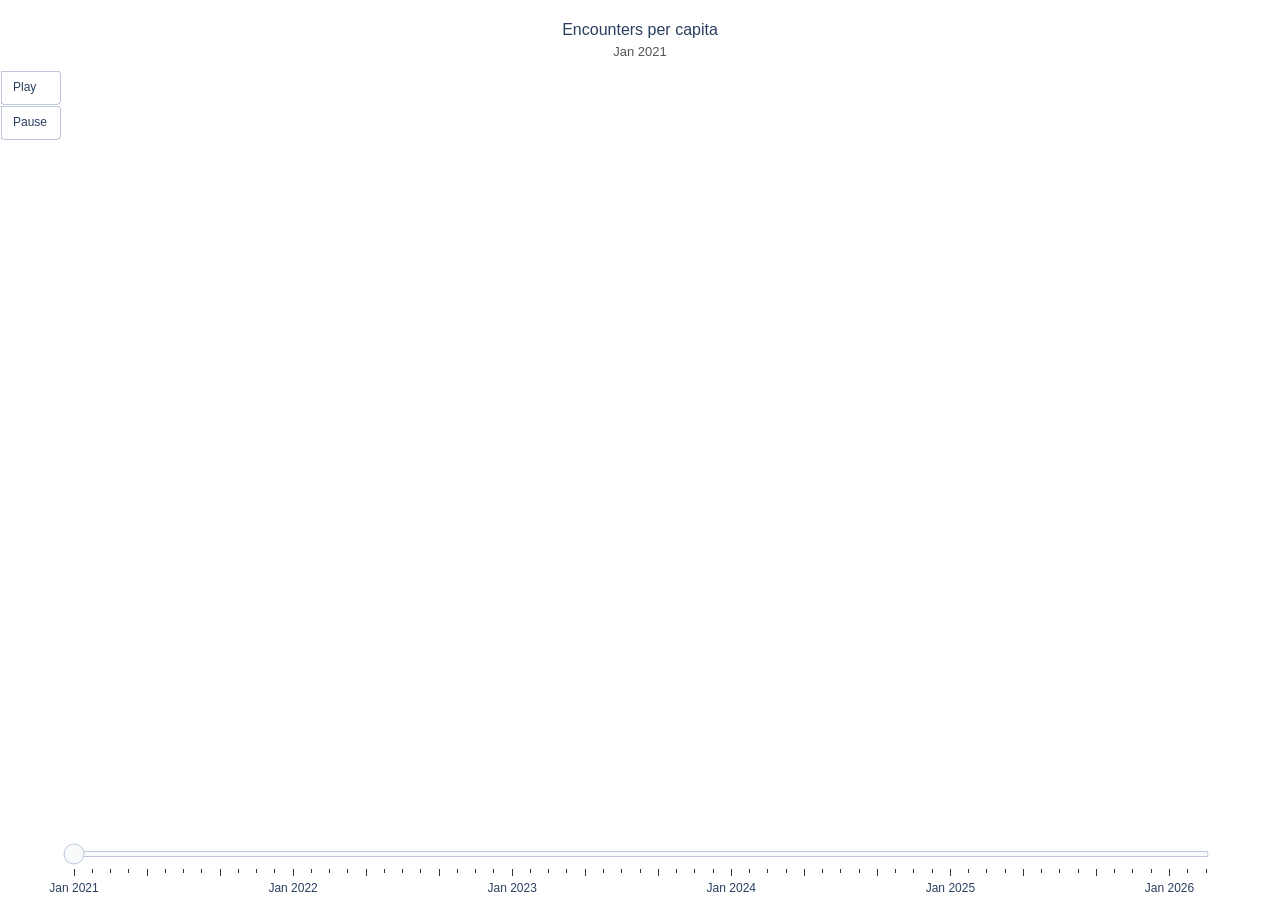
==== commit 7eb8bc35: "Move play/pause buttons above map, keep native Plotly slider" ====
--- a/assets/map/interactive_map.html
+++ b/assets/map/interactive_map.html
@@ -6,64 +6,27 @@
 <meta http-equiv="Cache-Control" content="no-cache, no-store, must-revalidate">
 <script src="https://cdn.plot.ly/plotly-2.35.2.min.js"></script>
 <style>
-html, body { margin: 0; padding: 0; width: 100%; height: 100%; font-family: Helvetica, Arial, sans-serif; overflow: hidden; display: flex; flex-direction: column; }
-#map { flex: 1; min-height: 0; }
-.controls { padding: 10px 20px 14px; background: #fff; border-top: 1px solid #eee; }
-.slider-row { display: flex; align-items: center; gap: 12px; }
-.play-btn { width: 34px; height: 34px; border-radius: 50%; border: none; background: #0066cc; color: white; font-size: 13px; cursor: pointer; display: flex; align-items: center; justify-content: center; flex-shrink: 0; }
-.play-btn:hover { background: #0052a3; }
-input[type=range] { flex: 1; height: 5px; -webkit-appearance: none; appearance: none; background: #ddd; border-radius: 3px; outline: none; cursor: pointer; }
-input[type=range]::-webkit-slider-thumb { -webkit-appearance: none; width: 14px; height: 14px; border-radius: 50%; background: #0066cc; cursor: pointer; }
-input[type=range]::-moz-range-thumb { width: 14px; height: 14px; border-radius: 50%; background: #0066cc; border: none; cursor: pointer; }
-.slider-labels { display: flex; justify-content: space-between; padding: 4px 46px 0; font-size: 10px; color: #aaa; }
+html, body { margin: 0; padding: 0; width: 100%; height: 100%; overflow: hidden; }
+#map { width: 100%; height: 100%; }
 </style>
 </head>
 <body>
 <div id="map"></div>
-<div class="controls">
-    <div class="slider-row">
-        <button class="play-btn" id="playBtn" onclick="togglePlay()">&#9654;</button>
-        <input type="range" id="slider" min="0" max="62" value="0" oninput="goTo(parseInt(this.value))">
-    </div>
-    <div class="slider-labels"><span>2021</span><span>2022</span><span>2023</span><span>2024</span><span>2025</span><span>2026</span></div>
-</div>
 <script>
-var DATA = {"monthLabels": ["Jan 2021", "Feb 2021", "Mar 2021", "Apr 2021", "May 2021", "Jun 2021", "Jul 2021", "Aug 2021", "Sep 2021", "Oct 2021", "Nov 2021", "Dec 2021", "Jan 2022", "Feb 2022", "Mar 2022", "Apr 2022", "May 2022", "Jun 2022", "Jul 2022", "Aug 2022", "Sep 2022", "Oct 2022", "Nov 2022", "Dec 2022", "Jan 2023", "Feb 2023", "Mar 2023", "Apr 2023", "May 2023", "Jun 2023", "Jul 2023", "Aug 2023", "Sep 2023", "Oct 2023", "Nov 2023", "Dec 2023", "Jan 2024", "Feb 2024", "Mar 2024", "Apr 2024", "May 2024", "Jun 2024", "Jul 2024", "Aug 2024", "Sep 2024", "Oct 2024", "Nov 2024", "Dec 2024", "Jan 2025", "Feb 2025", "Mar 2025", "Apr 2025", "May 2025", "Jun 2025", "Jul 2025", "Aug 2025", "Sep 2025", "Oct 2025", "Nov 2025", "Dec 2025", "Jan 2026", "Feb 2026", "Mar 2026"], "monthlyData": [{"abbrevs": ["AL", "AZ", "AR", "CA", "CO", "CT", "DE", "DC", "FL", "GA", "HI", "ID", "IL", "IN", "IA", "KS", "KY", "LA", "ME", "MD", "MA", "MI", "MN", "MS", "MO", "MT", "NE", "NV", "NH", "NJ", "NM", "NY", "NC", "ND", "OH", "OK", "OR", "PA", "RI", "SC", "SD", "TN", "TX", "UT", "VT", "VA", "WA", "WV", "WI", "WY"], "values": [0.0, 0.0, 0.0, 0.0, 0.0, 0.0, 0.0, 0.0, 0.0, 0.0, 0.0, 0.0, 0.0, 0.0, 0.58, 0.0, 0.0, 0.0, 0.0, 0.0, 0.0, 0.0, 0.0, 0.0, 0.0, 0.0, 0.0, 0.0, 0.0, 0.0, 0.0, 0.0, 0.0, 0.0, 0.0, 0.0, 0.0, 0.0, 0.0, 0.0, 0.0, 0.0, 0.0, 0.0, 0.0, 0.0, 0.0, 0.0, 0.0, 0.0], "states": ["Alabama", "Arizona", "Arkansas", "California", "Colorado", "Connecticut", "Delaware", "District of Columbia", "Florida", "Georgia", "Hawaii", "Idaho", "Illinois", "Indiana", "Iowa", "Kansas", "Kentucky", "Louisiana", "Maine", "Maryland", "Massachusetts", "Michigan", "Minnesota", "Mississippi", "Missouri", "Montana", "Nebraska", "Nevada", "New Hampshire", "New Jersey", "New Mexico", "New York", "North Carolina", "North Dakota", "Ohio", "Oklahoma", "Oregon", "Pennsylvania", "Rhode Island", "South Carolina", "South Dakota", "Tennessee", "Texas", "Utah", "Vermont", "Virginia", "Washington", "West Virginia", "Wisconsin", "Wyoming"]}, {"abbrevs": ["AL", "AZ", "AR", "CA", "CO", "CT", "DE", "DC", "FL", "GA", "HI", "ID", "IL", "IN", "IA", "KS", "KY", "LA", "ME", "MD", "MA", "MI", "MN", "MS", "MO", "MT", "NE", "NV", "NH", "NJ", "NM", "NY", "NC", "ND", "OH", "OK", "OR", "PA", "RI", "SC", "SD", "TN", "TX", "UT", "VT", "VA", "WA", "WV", "WI", "WY"], "values": [0.0, 0.0, 0.0, 0.06, 0.0, 0.0, 0.0, 0.0, 0.0, 0.0, 0.0, 0.0, 0.0, 0.0, 1.42, 0.0, 0.0, 0.46, 0.0, 0.0, 0.0, 0.0, 0.0, 0.0, 0.0, 0.0, 0.0, 0.0, 0.0, 0.0, 0.0, 0.0, 0.0, 0.0, 0.0, 0.0, 0.0, 0.0, 0.0, 0.0, 0.0, 0.0, 0.0, 0.0, 0.0, 0.0, 0.0, 0.0, 0.0, 0.0], "states": ["Alabama", "Arizona", "Arkansas", "California", "Colorado", "Connecticut", "Delaware", "District of Columbia", "Florida", "Georgia", "Hawaii", "Idaho", "Illinois", "Indiana", "Iowa", "Kansas", "Kentucky", "Louisiana", "Maine", "Maryland", "Massachusetts", "Michigan", "Minnesota", "Mississippi", "Missouri", "Montana", "Nebraska", "Nevada", "New Hampshire", "New Jersey", "New Mexico", "New York", "North Carolina", "North Dakota", "Ohio", "Oklahoma", "Oregon", "Pennsylvania", "Rhode Island", "South Carolina", "South Dakota", "Tennessee", "Texas", "Utah", "Vermont", "Virginia", "Washington", "West Virginia", "Wisconsin", "Wyoming"]}, {"abbrevs": ["AL", "AZ", "AR", "CA", "CO", "CT", "DE", "DC", "FL", "GA", "HI", "ID", "IL", "IN", "IA", "KS", "KY", "LA", "ME", "MD", "MA", "MI", "MN", "MS", "MO", "MT", "NE", "NV", "NH", "NJ", "NM", "NY", "NC", "ND", "OH", "OK", "OR", "PA", "RI", "SC", "SD", "TN", "TX", "UT", "VT", "VA", "WA", "WV", "WI", "WY"], "values": [0.0, 0.0, 0.0, 0.21, 0.0, 0.0, 0.0, 0.0, 0.0, 0.0, 0.0, 0.0, 0.0, 0.0, 1.44, 0.0, 0.0, 3.48, 0.0, 0.0, 0.0, 0.0, 0.0, 0.0, 0.0, 0.0, 0.0, 0.0, 0.0, 0.0, 0.0, 0.0, 0.0, 0.0, 0.0, 0.0, 0.0, 0.0, 0.0, 0.0, 0.0, 0.0, 0.0, 0.0, 0.0, 0.0, 0.0, 0.0, 0.0, 0.0], "states": ["Alabama", "Arizona", "Arkansas", "California", "Colorado", "Connecticut", "Delaware", "District of Columbia", "Florida", "Georgia", "Hawaii", "Idaho", "Illinois", "Indiana", "Iowa", "Kansas", "Kentucky", "Louisiana", "Maine", "Maryland", "Massachusetts", "Michigan", "Minnesota", "Mississippi", "Missouri", "Montana", "Nebraska", "Nevada", "New Hampshire", "New Jersey", "New Mexico", "New York", "North Carolina", "North Dakota", "Ohio", "Oklahoma", "Oregon", "Pennsylvania", "Rhode Island", "South Carolina", "South Dakota", "Tennessee", "Texas", "Utah", "Vermont", "Virginia", "Washington", "West Virginia", "Wisconsin", "Wyoming"]}, {"abbrevs": ["AL", "AZ", "AR", "CA", "CO", "CT", "DE", "DC", "FL", "GA", "HI", "ID", "IL", "IN", "IA", "KS", "KY", "LA", "ME", "MD", "MA", "MI", "MN", "MS", "MO", "MT", "NE", "NV", "NH", "NJ", "NM", "NY", "NC", "ND", "OH", "OK", "OR", "PA", "RI", "SC", "SD", "TN", "TX", "UT", "VT", "VA", "WA", "WV", "WI", "WY"], "values": [0.0, 0.0, 0.0, 0.3, 0.0, 0.0, 0.0, 0.0, 0.0, 0.0, 0.0, 0.0, 0.0, 0.0, 1.47, 0.0, 0.0, 2.49, 0.0, 0.0, 0.0, 0.0, 0.0, 0.0, 0.0, 0.0, 0.0, 0.0, 0.0, 0.0, 0.0, 0.0, 0.0, 0.0, 0.0, 0.0, 0.0, 0.0, 0.0, 0.0, 0.0, 0.0, 0.0, 0.0, 0.0, 0.0, 0.0, 0.0, 0.0, 0.0], "states": ["Alabama", "Arizona", "Arkansas", "California", "Colorado", "Connecticut", "Delaware", "District of Columbia", "Florida", "Georgia", "Hawaii", "Idaho", "Illinois", "Indiana", "Iowa", "Kansas", "Kentucky", "Louisiana", "Maine", "Maryland", "Massachusetts", "Michigan", "Minnesota", "Mississippi", "Missouri", "Montana", "Nebraska", "Nevada", "New Hampshire", "New Jersey", "New Mexico", "New York", "North Carolina", "North Dakota", "Ohio", "Oklahoma", "Oregon", "Pennsylvania", "Rhode Island", "South Carolina", "South Dakota", "Tennessee", "Texas", "Utah", "Vermont", "Virginia", "Washington", "West Virginia", "Wisconsin", "Wyoming"]}, {"abbrevs": ["AL", "AZ", "AR", "CA", "CO", "CT", "DE", "DC", "FL", "GA", "HI", "ID", "IL", "IN", "IA", "KS", "KY", "LA", "ME", "MD", "MA", "MI", "MN", "MS", "MO", "MT", "NE", "NV", "NH", "NJ", "NM", "NY", "NC", "ND", "OH", "OK", "OR", "PA", "RI", "SC", "SD", "TN", "TX", "UT", "VT", "VA", "WA", "WV", "WI", "WY"], "values": [0.0, 0.0, 0.0, 0.21, 0.0, 0.0, 0.0, 0.0, 0.0, 0.0, 0.0, 0.0, 0.0, 0.0, 1.18, 0.0, 0.0, 1.28, 0.0, 0.0, 0.0, 0.0, 0.0, 0.0, 0.0, 0.0, 0.0, 0.0, 0.0, 0.0, 0.0, 0.0, 0.0, 0.0, 0.0, 0.0, 0.0, 0.0, 0.0, 0.0, 0.0, 0.0, 0.0, 0.0, 0.0, 0.0, 0.0, 0.0, 0.0, 0.0], "states": ["Alabama", "Arizona", "Arkansas", "California", "Colorado", "Connecticut", "Delaware", "District of Columbia", "Florida", "Georgia", "Hawaii", "Idaho", "Illinois", "Indiana", "Iowa", "Kansas", "Kentucky", "Louisiana", "Maine", "Maryland", "Massachusetts", "Michigan", "Minnesota", "Mississippi", "Missouri", "Montana", "Nebraska", "Nevada", "New Hampshire", "New Jersey", "New Mexico", "New York", "North Carolina", "North Dakota", "Ohio", "Oklahoma", "Oregon", "Pennsylvania", "Rhode Island", "South Carolina", "South Dakota", "Tennessee", "Texas", "Utah", "Vermont", "Virginia", "Washington", "West Virginia", "Wisconsin", "Wyoming"]}, {"abbrevs": ["AL", "AZ", "AR", "CA", "CO", "CT", "DE", "DC", "FL", "GA", "HI", "ID", "IL", "IN", "IA", "KS", "KY", "LA", "ME", "MD", "MA", "MI", "MN", "MS", "MO", "MT", "NE", "NV", "NH", "NJ", "NM", "NY", "NC", "ND", "OH", "OK", "OR", "PA", "RI", "SC", "SD", "TN", "TX", "UT", "VT", "VA", "WA", "WV", "WI", "WY"], "values": [0.0, 0.0, 0.0, 0.31, 0.0, 0.0, 0.0, 0.0, 0.0, 0.0, 0.0, 0.0, 0.0, 0.0, 1.36, 0.0, 0.0, 2.93, 0.0, 0.0, 0.0, 0.0, 0.0, 0.0, 0.0, 0.0, 0.0, 0.0, 0.0, 0.0, 0.0, 0.0, 0.0, 0.0, 0.0, 0.0, 0.0, 0.0, 0.0, 0.0, 0.0, 0.0, 0.0, 0.0, 0.0, 0.0, 0.0, 0.0, 0.0, 0.0], "states": ["Alabama", "Arizona", "Arkansas", "California", "Colorado", "Connecticut", "Delaware", "District of Columbia", "Florida", "Georgia", "Hawaii", "Idaho", "Illinois", "Indiana", "Iowa", "Kansas", "Kentucky", "Louisiana", "Maine", "Maryland", "Massachusetts", "Michigan", "Minnesota", "Mississippi", "Missouri", "Montana", "Nebraska", "Nevada", "New Hampshire", "New Jersey", "New Mexico", "New York", "North Carolina", "North Dakota", "Ohio", "Oklahoma", "Oregon", "Pennsylvania", "Rhode Island", "South Carolina", "South Dakota", "Tennessee", "Texas", "Utah", "Vermont", "Virginia", "Washington", "West Virginia", "Wisconsin", "Wyoming"]}, {"abbrevs": ["AL", "AZ", "AR", "CA", "CO", "CT", "DE", "DC", "FL", "GA", "HI", "ID", "IL", "IN", "IA", "KS", "KY", "LA", "ME", "MD", "MA", "MI", "MN", "MS", "MO", "MT", "NE", "NV", "NH", "NJ", "NM", "NY", "NC", "ND", "OH", "OK", "OR", "PA", "RI", "SC", "SD", "TN", "TX", "UT", "VT", "VA", "WA", "WV", "WI", "WY"], "values": [0.0, 0.0, 0.0, 0.33, 0.0, 0.0, 0.0, 0.0, 0.0, 0.0, 0.0, 0.0, 0.0, 0.0, 1.6, 0.0, 0.0, 1.74, 0.0, 0.0, 0.0, 0.0, 0.0, 0.0, 0.0, 0.0, 0.0, 0.0, 0.0, 0.0, 0.0, 0.0, 0.0, 0.0, 0.0, 0.0, 0.0, 0.0, 0.0, 0.0, 0.0, 0.0, 0.0, 0.0, 0.0, 0.0, 0.0, 0.0, 0.0, 0.0], "states": ["Alabama", "Arizona", "Arkansas", "California", "Colorado", "Connecticut", "Delaware", "District of Columbia", "Florida", "Georgia", "Hawaii", "Idaho", "Illinois", "Indiana", "Iowa", "Kansas", "Kentucky", "Louisiana", "Maine", "Maryland", "Massachusetts", "Michigan", "Minnesota", "Mississippi", "Missouri", "Montana", "Nebraska", "Nevada", "New Hampshire", "New Jersey", "New Mexico", "New York", "North Carolina", "North Dakota", "Ohio", "Oklahoma", "Oregon", "Pennsylvania", "Rhode Island", "South Carolina", "South Dakota", "Tennessee", "Texas", "Utah", "Vermont", "Virginia", "Washington", "West Virginia", "Wisconsin", "Wyoming"]}, {"abbrevs": ["AL", "AZ", "AR", "CA", "CO", "CT", "DE", "DC", "FL", "GA", "HI", "ID", "IL", "IN", "IA", "KS", "KY", "LA", "ME", "MD", "MA", "MI", "MN", "MS", "MO", "MT", "NE", "NV", "NH", "NJ", "NM", "NY", "NC", "ND", "OH", "OK", "OR", "PA", "RI", "SC", "SD", "TN", "TX", "UT", "VT", "VA", "WA", "WV", "WI", "WY"], "values": [0.0, 0.0, 0.0, 0.11, 0.0, 0.0, 0.0, 0.0, 0.0, 0.0, 0.0, 0.0, 0.0, 0.0, 1.52, 0.0, 0.0, 0.63, 0.0, 0.0, 0.0, 0.0, 0.0, 0.0, 0.0, 0.0, 0.0, 0.0, 0.0, 0.0, 0.0, 0.0, 0.0, 0.0, 0.0, 0.0, 0.0, 0.0, 0.0, 0.0, 0.0, 0.0, 0.0, 0.0, 0.0, 0.0, 0.0, 0.0, 0.0, 0.0], "states": ["Alabama", "Arizona", "Arkansas", "California", "Colorado", "Connecticut", "Delaware", "District of Columbia", "Florida", "Georgia", "Hawaii", "Idaho", "Illinois", "Indiana", "Iowa", "Kansas", "Kentucky", "Louisiana", "Maine", "Maryland", "Massachusetts", "Michigan", "Minnesota", "Mississippi", "Missouri", "Montana", "Nebraska", "Nevada", "New Hampshire", "New Jersey", "New Mexico", "New York", "North Carolina", "North Dakota", "Ohio", "Oklahoma", "Oregon", "Pennsylvania", "Rhode Island", "South Carolina", "South Dakota", "Tennessee", "Texas", "Utah", "Vermont", "Virginia", "Washington", "West Virginia", "Wisconsin", "Wyoming"]}, {"abbrevs": ["AL", "AZ", "AR", "CA", "CO", "CT", "DE", "DC", "FL", "GA", "HI", "ID", "IL", "IN", "IA", "KS", "KY", "LA", "ME", "MD", "MA", "MI", "MN", "MS", "MO", "MT", "NE", "NV", "NH", "NJ", "NM", "NY", "NC", "ND", "OH", "OK", "OR", "PA", "RI", "SC", "SD", "TN", "TX", "UT", "VT", "VA", "WA", "WV", "WI", "WY"], "values": [0.0, 0.0, 0.0, 0.11, 0.0, 0.0, 0.0, 0.0, 0.0, 0.0, 0.0, 0.0, 0.0, 0.0, 1.13, 0.0, 0.0, 0.0, 0.0, 0.0, 0.0, 0.0, 0.0, 0.0, 0.0, 0.0, 0.0, 0.0, 0.0, 0.0, 0.0, 0.0, 0.0, 0.0, 0.0, 0.0, 0.0, 0.0, 0.0, 0.0, 0.0, 0.0, 0.0, 0.0, 0.0, 0.0, 0.0, 0.0, 0.0, 0.0], "states": ["Alabama", "Arizona", "Arkansas", "California", "Colorado", "Connecticut", "Delaware", "District of Columbia", "Florida", "Georgia", "Hawaii", "Idaho", "Illinois", "Indiana", "Iowa", "Kansas", "Kentucky", "Louisiana", "Maine", "Maryland", "Massachusetts", "Michigan", "Minnesota", "Mississippi", "Missouri", "Montana", "Nebraska", "Nevada", "New Hampshire", "New Jersey", "New Mexico", "New York", "North Carolina", "North Dakota", "Ohio", "Oklahoma", "Oregon", "Pennsylvania", "Rhode Island", "South Carolina", "South Dakota", "Tennessee", "Texas", "Utah", "Vermont", "Virginia", "Washington", "West Virginia", "Wisconsin", "Wyoming"]}, {"abbrevs": ["AL", "AZ", "AR", "CA", "CO", "CT", "DE", "DC", "FL", "GA", "HI", "ID", "IL", "IN", "IA", "KS", "KY", "LA", "ME", "MD", "MA", "MI", "MN", "MS", "MO", "MT", "NE", "NV", "NH", "NJ", "NM", "NY", "NC", "ND", "OH", "OK", "OR", "PA", "RI", "SC", "SD", "TN", "TX", "UT", "VT", "VA", "WA", "WV", "WI", "WY"], "values": [0.0, 0.0, 0.0, 0.07, 0.0, 0.0, 0.0, 0.0, 0.0, 0.0, 0.0, 0.0, 0.0, 0.0, 1.6, 0.0, 0.0, 0.27, 0.0, 0.0, 0.0, 0.0, 0.0, 0.0, 0.0, 0.0, 0.0, 0.0, 0.0, 0.0, 0.0, 0.0, 0.0, 0.0, 0.0, 0.0, 0.0, 0.0, 0.0, 0.0, 0.0, 0.0, 0.0, 0.0, 0.0, 0.0, 0.0, 0.0, 0.0, 0.0], "states": ["Alabama", "Arizona", "Arkansas", "California", "Colorado", "Connecticut", "Delaware", "District of Columbia", "Florida", "Georgia", "Hawaii", "Idaho", "Illinois", "Indiana", "Iowa", "Kansas", "Kentucky", "Louisiana", "Maine", "Maryland", "Massachusetts", "Michigan", "Minnesota", "Mississippi", "Missouri", "Montana", "Nebraska", "Nevada", "New Hampshire", "New Jersey", "New Mexico", "New York", "North Carolina", "North Dakota", "Ohio", "Oklahoma", "Oregon", "Pennsylvania", "Rhode Island", "South Carolina", "South Dakota", "Tennessee", "Texas", "Utah", "Vermont", "Virginia", "Washington", "West Virginia", "Wisconsin", "Wyoming"]}, {"abbrevs": ["AL", "AZ", "AR", "CA", "CO", "CT", "DE", "DC", "FL", "GA", "HI", "ID", "IL", "IN", "IA", "KS", "KY", "LA", "ME", "MD", "MA", "MI", "MN", "MS", "MO", "MT", "NE", "NV", "NH", "NJ", "NM", "NY", "NC", "ND", "OH", "OK", "OR", "PA", "RI", "SC", "SD", "TN", "TX", "UT", "VT", "VA", "WA", "WV", "WI", "WY"], "values": [0.0, 0.0, 0.0, 0.12, 0.0, 0.0, 0.0, 0.0, 0.0, 0.0, 0.0, 0.0, 0.0, 0.0, 1.73, 0.0, 0.0, 0.0, 0.0, 0.0, 0.0, 0.0, 0.0, 0.0, 0.0, 0.0, 0.0, 0.0, 0.0, 0.0, 0.0, 0.0, 0.0, 0.0, 0.0, 0.0, 0.0, 0.0, 0.0, 0.0, 0.0, 0.0, 0.0, 0.0, 0.0, 0.0, 0.0, 0.0, 0.0, 0.0], "states": ["Alabama", "Arizona", "Arkansas", "California", "Colorado", "Connecticut", "Delaware", "District of Columbia", "Florida", "Georgia", "Hawaii", "Idaho", "Illinois", "Indiana", "Iowa", "Kansas", "Kentucky", "Louisiana", "Maine", "Maryland", "Massachusetts", "Michigan", "Minnesota", "Mississippi", "Missouri", "Montana", "Nebraska", "Nevada", "New Hampshire", "New Jersey", "New Mexico", "New York", "North Carolina", "North Dakota", "Ohio", "Oklahoma", "Oregon", "Pennsylvania", "Rhode Island", "South Carolina", "South Dakota", "Tennessee", "Texas", "Utah", "Vermont", "Virginia", "Washington", "West Virginia", "Wisconsin", "Wyoming"]}, {"abbrevs": ["AL", "AZ", "AR", "CA", "CO", "CT", "DE", "DC", "FL", "GA", "HI", "ID", "IL", "IN", "IA", "KS", "KY", "LA", "ME", "MD", "MA", "MI", "MN", "MS", "MO", "MT", "NE", "NV", "NH", "NJ", "NM", "NY", "NC", "ND", "OH", "OK", "OR", "PA", "RI", "SC", "SD", "TN", "TX", "UT", "VT", "VA", "WA", "WV", "WI", "WY"], "values": [0.0, 0.0, 0.0, 0.09, 0.0, 0.0, 0.0, 0.0, 0.0, 0.0, 0.0, 0.0, 0.0, 0.0, 1.63, 0.0, 0.0, 0.0, 0.0, 0.0, 0.0, 0.0, 0.0, 0.0, 0.0, 0.0, 0.0, 0.0, 0.0, 0.0, 0.0, 0.0, 0.0, 0.0, 0.0, 0.0, 0.0, 0.0, 0.0, 0.0, 0.0, 0.0, 0.0, 0.0, 0.0, 0.0, 0.0, 0.0, 0.0, 0.0], "states": ["Alabama", "Arizona", "Arkansas", "California", "Colorado", "Connecticut", "Delaware", "District of Columbia", "Florida", "Georgia", "Hawaii", "Idaho", "Illinois", "Indiana", "Iowa", "Kansas", "Kentucky", "Louisiana", "Maine", "Maryland", "Massachusetts", "Michigan", "Minnesota", "Mississippi", "Missouri", "Montana", "Nebraska", "Nevada", "New Hampshire", "New Jersey", "New Mexico", "New York", "North Carolina", "North Dakota", "Ohio", "Oklahoma", "Oregon", "Pennsylvania", "Rhode Island", "South Carolina", "South Dakota", "Tennessee", "Texas", "Utah", "Vermont", "Virginia", "Washington", "West Virginia", "Wisconsin", "Wyoming"]}, {"abbrevs": ["AL", "AZ", "AR", "CA", "CO", "CT", "DE", "DC", "FL", "GA", "HI", "ID", "IL", "IN", "IA", "KS", "KY", "LA", "ME", "MD", "MA", "MI", "MN", "MS", "MO", "MT", "NE", "NV", "NH", "NJ", "NM", "NY", "NC", "ND", "OH", "OK", "OR", "PA", "RI", "SC", "SD", "TN", "TX", "UT", "VT", "VA", "WA", "WV", "WI", "WY"], "values": [0.0, 0.0, 0.0, 0.15, 0.0, 0.0, 0.0, 0.0, 0.0, 0.0, 0.0, 0.0, 0.0, 0.0, 1.39, 0.0, 0.0, 0.0, 0.0, 0.0, 0.0, 0.0, 0.0, 0.0, 0.0, 0.0, 0.0, 0.0, 0.0, 0.0, 0.0, 0.13, 0.0, 0.0, 0.0, 0.0, 0.0, 0.0, 0.0, 0.0, 0.0, 0.0, 0.0, 0.0, 0.0, 0.0, 0.0, 0.0, 0.0, 0.0], "states": ["Alabama", "Arizona", "Arkansas", "California", "Colorado", "Connecticut", "Delaware", "District of Columbia", "Florida", "Georgia", "Hawaii", "Idaho", "Illinois", "Indiana", "Iowa", "Kansas", "Kentucky", "Louisiana", "Maine", "Maryland", "Massachusetts", "Michigan", "Minnesota", "Mississippi", "Missouri", "Montana", "Nebraska", "Nevada", "New Hampshire", "New Jersey", "New Mexico", "New York", "North Carolina", "North Dakota", "Ohio", "Oklahoma", "Oregon", "Pennsylvania", "Rhode Island", "South Carolina", "South Dakota", "Tennessee", "Texas", "Utah", "Vermont", "Virginia", "Washington", "West Virginia", "Wisconsin", "Wyoming"]}, {"abbrevs": ["AL", "AZ", "AR", "CA", "CO", "CT", "DE", "DC", "FL", "GA", "HI", "ID", "IL", "IN", "IA", "KS", "KY", "LA", "ME", "MD", "MA", "MI", "MN", "MS", "MO", "MT", "NE", "NV", "NH", "NJ", "NM", "NY", "NC", "ND", "OH", "OK", "OR", "PA", "RI", "SC", "SD", "TN", "TX", "UT", "VT", "VA", "WA", "WV", "WI", "WY"], "values": [0.0, 0.0, 0.0, 0.22, 0.0, 0.0, 0.0, 0.0, 0.0, 0.0, 0.0, 0.0, 0.0, 0.0, 0.97, 0.0, 0.0, 0.0, 0.0, 0.0, 0.0, 0.0, 0.0, 0.0, 0.0, 0.0, 0.0, 0.0, 0.0, 0.0, 0.0, 0.0, 0.0, 0.0, 0.0, 0.0, 0.0, 0.0, 0.0, 0.0, 0.0, 0.0, 0.0, 0.0, 0.0, 0.0, 0.0, 0.0, 0.0, 0.0], "states": ["Alabama", "Arizona", "Arkansas", "California", "Colorado", "Connecticut", "Delaware", "District of Columbia", "Florida", "Georgia", "Hawaii", "Idaho", "Illinois", "Indiana", "Iowa", "Kansas", "Kentucky", "Louisiana", "Maine", "Maryland", "Massachusetts", "Michigan", "Minnesota", "Mississippi", "Missouri", "Montana", "Nebraska", "Nevada", "New Hampshire", "New Jersey", "New Mexico", "New York", "North Carolina", "North Dakota", "Ohio", "Oklahoma", "Oregon", "Pennsylvania", "Rhode Island", "South Carolina", "South Dakota", "Tennessee", "Texas", "Utah", "Vermont", "Virginia", "Washington", "West Virginia", "Wisconsin", "Wyoming"]}, {"abbrevs": ["AL", "AZ", "AR", "CA", "CO", "CT", "DE", "DC", "FL", "GA", "HI", "ID", "IL", "IN", "IA", "KS", "KY", "LA", "ME", "MD", "MA", "MI", "MN", "MS", "MO", "MT", "NE", "NV", "NH", "NJ", "NM", "NY", "NC", "ND", "OH", "OK", "OR", "PA", "RI", "SC", "SD", "TN", "TX", "UT", "VT", "VA", "WA", "WV", "WI", "WY"], "values": [0.0, 0.0, 0.0, 0.27, 0.0, 0.0, 0.0, 0.0, 0.0, 0.0, 0.0, 0.0, 0.0, 0.0, 1.57, 0.0, 0.0, 1.65, 0.0, 0.0, 0.0, 0.0, 0.0, 0.0, 0.0, 0.0, 0.0, 0.0, 0.0, 0.0, 0.0, 0.0, 0.0, 0.0, 0.0, 0.0, 0.0, 0.0, 0.0, 0.0, 0.0, 0.0, 0.0, 0.0, 0.0, 0.0, 0.0, 0.0, 0.0, 0.0], "states": ["Alabama", "Arizona", "Arkansas", "California", "Colorado", "Connecticut", "Delaware", "District of Columbia", "Florida", "Georgia", "Hawaii", "Idaho", "Illinois", "Indiana", "Iowa", "Kansas", "Kentucky", "Louisiana", "Maine", "Maryland", "Massachusetts", "Michigan", "Minnesota", "Mississippi", "Missouri", "Montana", "Nebraska", "Nevada", "New Hampshire", "New Jersey", "New Mexico", "New York", "North Carolina", "North Dakota", "Ohio", "Oklahoma", "Oregon", "Pennsylvania", "Rhode Island", "South Carolina", "South Dakota", "Tennessee", "Texas", "Utah", "Vermont", "Virginia", "Washington", "West Virginia", "Wisconsin", "Wyoming"]}, {"abbrevs": ["AL", "AZ", "AR", "CA", "CO", "CT", "DE", "DC", "FL", "GA", "HI", "ID", "IL", "IN", "IA", "KS", "KY", "LA", "ME", "MD", "MA", "MI", "MN", "MS", "MO", "MT", "NE", "NV", "NH", "NJ", "NM", "NY", "NC", "ND", "OH", "OK", "OR", "PA", "RI", "SC", "SD", "TN", "TX", "UT", "VT", "VA", "WA", "WV", "WI", "WY"], "values": [0.0, 0.0, 0.0, 0.28, 0.0, 0.0, 0.0, 0.0, 0.0, 0.0, 0.0, 0.0, 0.0, 0.0, 1.49, 0.0, 0.0, 1.84, 0.0, 0.0, 0.0, 0.0, 0.0, 0.0, 0.0, 0.0, 0.0, 0.0, 0.0, 0.0, 0.0, 0.0, 0.0, 0.0, 0.0, 0.0, 0.0, 0.0, 0.0, 0.0, 0.0, 0.0, 0.0, 0.0, 0.0, 0.0, 0.0, 0.0, 0.0, 0.0], "states": ["Alabama", "Arizona", "Arkansas", "California", "Colorado", "Connecticut", "Delaware", "District of Columbia", "Florida", "Georgia", "Hawaii", "Idaho", "Illinois", "Indiana", "Iowa", "Kansas", "Kentucky", "Louisiana", "Maine", "Maryland", "Massachusetts", "Michigan", "Minnesota", "Mississippi", "Missouri", "Montana", "Nebraska", "Nevada", "New Hampshire", "New Jersey", "New Mexico", "New York", "North Carolina", "North Dakota", "Ohio", "Oklahoma", "Oregon", "Pennsylvania", "Rhode Island", "South Carolina", "South Dakota", "Tennessee", "Texas", "Utah", "Vermont", "Virginia", "Washington", "West Virginia", "Wisconsin", "Wyoming"]}, {"abbrevs": ["AL", "AZ", "AR", "CA", "CO", "CT", "DE", "DC", "FL", "GA", "HI", "ID", "IL", "IN", "IA", "KS", "KY", "LA", "ME", "MD", "MA", "MI", "MN", "MS", "MO", "MT", "NE", "NV", "NH", "NJ", "NM", "NY", "NC", "ND", "OH", "OK", "OR", "PA", "RI", "SC", "SD", "TN", "TX", "UT", "VT", "VA", "WA", "WV", "WI", "WY"], "values": [0.0, 0.0, 0.0, 0.22, 0.0, 0.0, 0.0, 0.0, 0.0, 0.0, 0.0, 0.0, 0.0, 0.0, 1.47, 0.0, 0.0, 1.82, 0.0, 0.0, 0.0, 0.0, 0.0, 0.0, 0.0, 0.0, 0.0, 0.0, 0.0, 0.0, 0.0, 0.0, 0.0, 0.0, 0.0, 0.0, 0.0, 0.0, 0.0, 0.0, 0.0, 0.0, 0.0, 0.0, 0.0, 0.0, 0.0, 0.0, 0.0, 0.0], "states": ["Alabama", "Arizona", "Arkansas", "California", "Colorado", "Connecticut", "Delaware", "District of Columbia", "Florida", "Georgia", "Hawaii", "Idaho", "Illinois", "Indiana", "Iowa", "Kansas", "Kentucky", "Louisiana", "Maine", "Maryland", "Massachusetts", "Michigan", "Minnesota", "Mississippi", "Missouri", "Montana", "Nebraska", "Nevada", "New Hampshire", "New Jersey", "New Mexico", "New York", "North Carolina", "North Dakota", "Ohio", "Oklahoma", "Oregon", "Pennsylvania", "Rhode Island", "South Carolina", "South Dakota", "Tennessee", "Texas", "Utah", "Vermont", "Virginia", "Washington", "West Virginia", "Wisconsin", "Wyoming"]}, {"abbrevs": ["AL", "AZ", "AR", "CA", "CO", "CT", "DE", "DC", "FL", "GA", "HI", "ID", "IL", "IN", "IA", "KS", "KY", "LA", "ME", "MD", "MA", "MI", "MN", "MS", "MO", "MT", "NE", "NV", "NH", "NJ", "NM", "NY", "NC", "ND", "OH", "OK", "OR", "PA", "RI", "SC", "SD", "TN", "TX", "UT", "VT", "VA", "WA", "WV", "WI", "WY"], "values": [0.0, 0.0, 0.0, 0.26, 0.0, 0.0, 0.0, 0.0, 0.0, 0.0, 0.0, 0.0, 0.0, 0.0, 1.31, 0.0, 0.0, 1.3, 0.0, 0.0, 0.0, 0.0, 0.0, 0.0, 0.0, 0.0, 0.0, 0.0, 0.0, 0.0, 0.0, 0.0, 0.0, 0.0, 0.0, 0.0, 0.0, 0.0, 0.0, 0.0, 0.0, 0.0, 0.0, 0.0, 0.0, 0.0, 0.0, 0.0, 0.0, 0.0], "states": ["Alabama", "Arizona", "Arkansas", "California", "Colorado", "Connecticut", "Delaware", "District of Columbia", "Florida", "Georgia", "Hawaii", "Idaho", "Illinois", "Indiana", "Iowa", "Kansas", "Kentucky", "Louisiana", "Maine", "Maryland", "Massachusetts", "Michigan", "Minnesota", "Mississippi", "Missouri", "Montana", "Nebraska", "Nevada", "New Hampshire", "New Jersey", "New Mexico", "New York", "North Carolina", "North Dakota", "Ohio", "Oklahoma", "Oregon", "Pennsylvania", "Rhode Island", "South Carolina", "South Dakota", "Tennessee", "Texas", "Utah", "Vermont", "Virginia", "Washington", "West Virginia", "Wisconsin", "Wyoming"]}, {"abbrevs": ["AL", "AZ", "AR", "CA", "CO", "CT", "DE", "DC", "FL", "GA", "HI", "ID", "IL", "IN", "IA", "KS", "KY", "LA", "ME", "MD", "MA", "MI", "MN", "MS", "MO", "MT", "NE", "NV", "NH", "NJ", "NM", "NY", "NC", "ND", "OH", "OK", "OR", "PA", "RI", "SC", "SD", "TN", "TX", "UT", "VT", "VA", "WA", "WV", "WI", "WY"], "values": [0.0, 0.0, 0.0, 0.36, 0.0, 0.0, 0.0, 0.0, 0.0, 0.0, 0.0, 0.0, 0.0, 0.0, 1.28, 0.0, 0.0, 1.19, 0.0, 0.0, 0.0, 0.0, 0.0, 0.0, 0.0, 0.0, 0.0, 0.0, 0.0, 0.0, 0.0, 0.0, 0.0, 0.0, 0.0, 0.0, 0.0, 0.0, 0.0, 0.0, 0.0, 0.0, 0.0, 0.0, 0.0, 0.0, 0.0, 0.0, 0.0, 0.0], "states": ["Alabama", "Arizona", "Arkansas", "California", "Colorado", "Connecticut", "Delaware", "District of Columbia", "Florida", "Georgia", "Hawaii", "Idaho", "Illinois", "Indiana", "Iowa", "Kansas", "Kentucky", "Louisiana", "Maine", "Maryland", "Massachusetts", "Michigan", "Minnesota", "Mississippi", "Missouri", "Montana", "Nebraska", "Nevada", "New Hampshire", "New Jersey", "New Mexico", "New York", "North Carolina", "North Dakota", "Ohio", "Oklahoma", "Oregon", "Pennsylvania", "Rhode Island", "South Carolina", "South Dakota", "Tennessee", "Texas", "Utah", "Vermont", "Virginia", "Washington", "West Virginia", "Wisconsin", "Wyoming"]}, {"abbrevs": ["AL", "AZ", "AR", "CA", "CO", "CT", "DE", "DC", "FL", "GA", "HI", "ID", "IL", "IN", "IA", "KS", "KY", "LA", "ME", "MD", "MA", "MI", "MN", "MS", "MO", "MT", "NE", "NV", "NH", "NJ", "NM", "NY", "NC", "ND", "OH", "OK", "OR", "PA", "RI", "SC", "SD", "TN", "TX", "UT", "VT", "VA", "WA", "WV", "WI", "WY"], "values": [0.0, 0.0, 0.0, 0.36, 0.0, 0.0, 0.0, 0.0, 0.0, 0.0, 0.0, 0.0, 0.0, 0.0, 1.49, 0.0, 0.0, 1.86, 0.0, 0.0, 0.0, 0.0, 0.0, 0.0, 0.0, 0.0, 0.0, 0.0, 0.0, 0.0, 0.0, 0.0, 0.0, 0.0, 0.0, 0.0, 0.0, 0.0, 0.0, 0.0, 0.0, 0.0, 0.0, 0.0, 0.0, 0.0, 0.0, 0.0, 0.0, 0.0], "states": ["Alabama", "Arizona", "Arkansas", "California", "Colorado", "Connecticut", "Delaware", "District of Columbia", "Florida", "Georgia", "Hawaii", "Idaho", "Illinois", "Indiana", "Iowa", "Kansas", "Kentucky", "Louisiana", "Maine", "Maryland", "Massachusetts", "Michigan", "Minnesota", "Mississippi", "Missouri", "Montana", "Nebraska", "Nevada", "New Hampshire", "New Jersey", "New Mexico", "New York", "North Carolina", "North Dakota", "Ohio", "Oklahoma", "Oregon", "Pennsylvania", "Rhode Island", "South Carolina", "South Dakota", "Tennessee", "Texas", "Utah", "Vermont", "Virginia", "Washington", "West Virginia", "Wisconsin", "Wyoming"]}, {"abbrevs": ["AL", "AZ", "AR", "CA", "CO", "CT", "DE", "DC", "FL", "GA", "HI", "ID", "IL", "IN", "IA", "KS", "KY", "LA", "ME", "MD", "MA", "MI", "MN", "MS", "MO", "MT", "NE", "NV", "NH", "NJ", "NM", "NY", "NC", "ND", "OH", "OK", "OR", "PA", "RI", "SC", "SD", "TN", "TX", "UT", "VT", "VA", "WA", "WV", "WI", "WY"], "values": [0.0, 0.0, 0.0, 0.27, 0.0, 0.0, 0.0, 0.0, 0.0, 0.0, 0.0, 0.0, 0.0, 0.0, 1.31, 0.0, 0.0, 2.68, 0.0, 0.0, 0.0, 0.0, 0.0, 0.0, 0.0, 0.0, 0.0, 0.0, 0.0, 0.0, 0.0, 0.0, 0.0, 0.0, 0.0, 0.0, 0.0, 0.0, 0.0, 0.0, 0.0, 0.0, 0.0, 0.0, 0.0, 0.0, 0.0, 0.0, 0.0, 0.0], "states": ["Alabama", "Arizona", "Arkansas", "California", "Colorado", "Connecticut", "Delaware", "District of Columbia", "Florida", "Georgia", "Hawaii", "Idaho", "Illinois", "Indiana", "Iowa", "Kansas", "Kentucky", "Louisiana", "Maine", "Maryland", "Massachusetts", "Michigan", "Minnesota", "Mississippi", "Missouri", "Montana", "Nebraska", "Nevada", "New Hampshire", "New Jersey", "New Mexico", "New York", "North Carolina", "North Dakota", "Ohio", "Oklahoma", "Oregon", "Pennsylvania", "Rhode Island", "South Carolina", "South Dakota", "Tennessee", "Texas", "Utah", "Vermont", "Virginia", "Washington", "West Virginia", "Wisconsin", "Wyoming"]}, {"abbrevs": ["AL", "AZ", "AR", "CA", "CO", "CT", "DE", "DC", "FL", "GA", "HI", "ID", "IL", "IN", "IA", "KS", "KY", "LA", "ME", "MD", "MA", "MI", "MN", "MS", "MO", "MT", "NE", "NV", "NH", "NJ", "NM", "NY", "NC", "ND", "OH", "OK", "OR", "PA", "RI", "SC", "SD", "TN", "TX", "UT", "VT", "VA", "WA", "WV", "WI", "WY"], "values": [0.0, 0.0, 0.0, 0.26, 0.0, 0.0, 0.0, 0.0, 0.0, 0.0, 0.0, 0.0, 0.0, 0.0, 1.57, 0.0, 0.0, 1.78, 0.0, 0.0, 0.0, 0.0, 0.0, 0.0, 0.0, 0.0, 0.0, 0.0, 0.0, 0.0, 0.0, 0.0, 0.0, 0.0, 0.0, 0.0, 0.0, 0.09, 0.0, 0.0, 0.0, 0.0, 0.0, 0.0, 0.0, 0.0, 0.0, 0.0, 0.0, 0.0], "states": ["Alabama", "Arizona", "Arkansas", "California", "Colorado", "Connecticut", "Delaware", "District of Columbia", "Florida", "Georgia", "Hawaii", "Idaho", "Illinois", "Indiana", "Iowa", "Kansas", "Kentucky", "Louisiana", "Maine", "Maryland", "Massachusetts", "Michigan", "Minnesota", "Mississippi", "Missouri", "Montana", "Nebraska", "Nevada", "New Hampshire", "New Jersey", "New Mexico", "New York", "North Carolina", "North Dakota", "Ohio", "Oklahoma", "Oregon", "Pennsylvania", "Rhode Island", "South Carolina", "South Dakota", "Tennessee", "Texas", "Utah", "Vermont", "Virginia", "Washington", "West Virginia", "Wisconsin", "Wyoming"]}, {"abbrevs": ["AL", "AZ", "AR", "CA", "CO", "CT", "DE", "DC", "FL", "GA", "HI", "ID", "IL", "IN", "IA", "KS", "KY", "LA", "ME", "MD", "MA", "MI", "MN", "MS", "MO", "MT", "NE", "NV", "NH", "NJ", "NM", "NY", "NC", "ND", "OH", "OK", "OR", "PA", "RI", "SC", "SD", "TN", "TX", "UT", "VT", "VA", "WA", "WV", "WI", "WY"], "values": [0.0, 0.0, 0.0, 0.3, 0.0, 0.0, 0.0, 0.0, 0.0, 0.0, 0.0, 0.0, 0.0, 0.0, 1.34, 0.0, 0.0, 1.26, 0.0, 0.0, 0.0, 0.0, 0.0, 0.0, 0.0, 0.0, 0.0, 0.0, 0.0, 0.0, 0.0, 0.0, 0.0, 0.0, 0.08, 0.0, 0.0, 0.1, 0.0, 0.0, 0.0, 0.0, 0.0, 0.0, 0.0, 0.0, 0.0, 0.0, 0.0, 0.0], "states": ["Alabama", "Arizona", "Arkansas", "California", "Colorado", "Connecticut", "Delaware", "District of Columbia", "Florida", "Georgia", "Hawaii", "Idaho", "Illinois", "Indiana", "Iowa", "Kansas", "Kentucky", "Louisiana", "Maine", "Maryland", "Massachusetts", "Michigan", "Minnesota", "Mississippi", "Missouri", "Montana", "Nebraska", "Nevada", "New Hampshire", "New Jersey", "New Mexico", "New York", "North Carolina", "North Dakota", "Ohio", "Oklahoma", "Oregon", "Pennsylvania", "Rhode Island", "South Carolina", "South Dakota", "Tennessee", "Texas", "Utah", "Vermont", "Virginia", "Washington", "West Virginia", "Wisconsin", "Wyoming"]}, {"abbrevs": ["AL", "AZ", "AR", "CA", "CO", "CT", "DE", "DC", "FL", "GA", "HI", "ID", "IL", "IN", "IA", "KS", "KY", "LA", "ME", "MD", "MA", "MI", "MN", "MS", "MO", "MT", "NE", "NV", "NH", "NJ", "NM", "NY", "NC", "ND", "OH", "OK", "OR", "PA", "RI", "SC", "SD", "TN", "TX", "UT", "VT", "VA", "WA", "WV", "WI", "WY"], "values": [0.0, 0.0, 0.0, 0.31, 0.0, 0.0, 0.0, 0.0, 0.0, 0.0, 0.0, 0.0, 0.0, 0.0, 1.39, 0.0, 0.0, 0.94, 0.0, 0.0, 0.0, 0.0, 0.0, 0.0, 0.0, 0.0, 0.0, 0.0, 0.0, 0.0, 0.0, 0.0, 0.0, 0.0, 0.0, 0.0, 0.0, 0.09, 0.0, 0.0, 0.0, 0.0, 0.0, 0.0, 0.0, 0.0, 0.0, 0.0, 0.0, 0.0], "states": ["Alabama", "Arizona", "Arkansas", "California", "Colorado", "Connecticut", "Delaware", "District of Columbia", "Florida", "Georgia", "Hawaii", "Idaho", "Illinois", "Indiana", "Iowa", "Kansas", "Kentucky", "Louisiana", "Maine", "Maryland", "Massachusetts", "Michigan", "Minnesota", "Mississippi", "Missouri", "Montana", "Nebraska", "Nevada", "New Hampshire", "New Jersey", "New Mexico", "New York", "North Carolina", "North Dakota", "Ohio", "Oklahoma", "Oregon", "Pennsylvania", "Rhode Island", "South Carolina", "South Dakota", "Tennessee", "Texas", "Utah", "Vermont", "Virginia", "Washington", "West Virginia", "Wisconsin", "Wyoming"]}, {"abbrevs": ["AL", "AZ", "AR", "CA", "CO", "CT", "DE", "DC", "FL", "GA", "HI", "ID", "IL", "IN", "IA", "KS", "KY", "LA", "ME", "MD", "MA", "MI", "MN", "MS", "MO", "MT", "NE", "NV", "NH", "NJ", "NM", "NY", "NC", "ND", "OH", "OK", "OR", "PA", "RI", "SC", "SD", "TN", "TX", "UT", "VT", "VA", "WA", "WV", "WI", "WY"], "values": [0.0, 0.0, 0.0, 0.2, 0.0, 0.0, 0.0, 0.0, 0.0, 0.0, 0.0, 0.0, 0.0, 0.0, 1.0, 0.0, 0.0, 1.8, 0.0, 0.0, 0.0, 0.0, 0.0, 0.0, 0.0, 0.0, 0.0, 0.0, 0.0, 0.0, 0.0, 0.0, 0.0, 0.0, 0.07, 0.0, 0.0, 0.12, 0.0, 0.0, 0.0, 0.0, 0.0, 0.0, 0.0, 0.0, 0.0, 0.0, 0.0, 0.0], "states": ["Alabama", "Arizona", "Arkansas", "California", "Colorado", "Connecticut", "Delaware", "District of Columbia", "Florida", "Georgia", "Hawaii", "Idaho", "Illinois", "Indiana", "Iowa", "Kansas", "Kentucky", "Louisiana", "Maine", "Maryland", "Massachusetts", "Michigan", "Minnesota", "Mississippi", "Missouri", "Montana", "Nebraska", "Nevada", "New Hampshire", "New Jersey", "New Mexico", "New York", "North Carolina", "North Dakota", "Ohio", "Oklahoma", "Oregon", "Pennsylvania", "Rhode Island", "South Carolina", "South Dakota", "Tennessee", "Texas", "Utah", "Vermont", "Virginia", "Washington", "West Virginia", "Wisconsin", "Wyoming"]}, {"abbrevs": ["AL", "AZ", "AR", "CA", "CO", "CT", "DE", "DC", "FL", "GA", "HI", "ID", "IL", "IN", "IA", "KS", "KY", "LA", "ME", "MD", "MA", "MI", "MN", "MS", "MO", "MT", "NE", "NV", "NH", "NJ", "NM", "NY", "NC", "ND", "OH", "OK", "OR", "PA", "RI", "SC", "SD", "TN", "TX", "UT", "VT", "VA", "WA", "WV", "WI", "WY"], "values": [0.0, 0.0, 0.0, 0.31, 0.0, 0.0, 0.0, 0.0, 0.0, 0.0, 0.0, 0.0, 0.0, 0.0, 0.34, 0.0, 0.0, 0.96, 0.0, 0.0, 0.0, 0.0, 0.0, 0.0, 0.0, 0.0, 0.0, 0.0, 0.0, 0.0, 0.0, 0.0, 0.0, 0.0, 0.1, 0.0, 0.0, 0.09, 0.0, 0.0, 0.0, 0.0, 0.0, 0.0, 0.0, 0.0, 0.0, 0.0, 0.0, 0.0], "states": ["Alabama", "Arizona", "Arkansas", "California", "Colorado", "Connecticut", "Delaware", "District of Columbia", "Florida", "Georgia", "Hawaii", "Idaho", "Illinois", "Indiana", "Iowa", "Kansas", "Kentucky", "Louisiana", "Maine", "Maryland", "Massachusetts", "Michigan", "Minnesota", "Mississippi", "Missouri", "Montana", "Nebraska", "Nevada", "New Hampshire", "New Jersey", "New Mexico", "New York", "North Carolina", "North Dakota", "Ohio", "Oklahoma", "Oregon", "Pennsylvania", "Rhode Island", "South Carolina", "South Dakota", "Tennessee", "Texas", "Utah", "Vermont", "Virginia", "Washington", "West Virginia", "Wisconsin", "Wyoming"]}, {"abbrevs": ["AL", "AZ", "AR", "CA", "CO", "CT", "DE", "DC", "FL", "GA", "HI", "ID", "IL", "IN", "IA", "KS", "KY", "LA", "ME", "MD", "MA", "MI", "MN", "MS", "MO", "MT", "NE", "NV", "NH", "NJ", "NM", "NY", "NC", "ND", "OH", "OK", "OR", "PA", "RI", "SC", "SD", "TN", "TX", "UT", "VT", "VA", "WA", "WV", "WI", "WY"], "values": [0.0, 0.0, 0.0, 0.41, 0.0, 0.0, 0.0, 0.0, 0.0, 0.0, 0.0, 0.0, 0.0, 0.0, 0.39, 0.0, 0.0, 1.72, 0.0, 0.0, 0.0, 0.0, 0.0, 0.0, 0.0, 0.0, 0.0, 0.0, 0.0, 0.0, 0.0, 0.0, 0.0, 0.0, 0.14, 0.0, 0.0, 0.11, 0.0, 0.0, 0.0, 0.0, 0.0, 0.0, 0.0, 0.0, 0.0, 0.0, 0.0, 0.0], "states": ["Alabama", "Arizona", "Arkansas", "California", "Colorado", "Connecticut", "Delaware", "District of Columbia", "Florida", "Georgia", "Hawaii", "Idaho", "Illinois", "Indiana", "Iowa", "Kansas", "Kentucky", "Louisiana", "Maine", "Maryland", "Massachusetts", "Michigan", "Minnesota", "Mississippi", "Missouri", "Montana", "Nebraska", "Nevada", "New Hampshire", "New Jersey", "New Mexico", "New York", "North Carolina", "North Dakota", "Ohio", "Oklahoma", "Oregon", "Pennsylvania", "Rhode Island", "South Carolina", "South Dakota", "Tennessee", "Texas", "Utah", "Vermont", "Virginia", "Washington", "West Virginia", "Wisconsin", "Wyoming"]}, {"abbrevs": ["AL", "AZ", "AR", "CA", "CO", "CT", "DE", "DC", "FL", "GA", "HI", "ID", "IL", "IN", "IA", "KS", "KY", "LA", "ME", "MD", "MA", "MI", "MN", "MS", "MO", "MT", "NE", "NV", "NH", "NJ", "NM", "NY", "NC", "ND", "OH", "OK", "OR", "PA", "RI", "SC", "SD", "TN", "TX", "UT", "VT", "VA", "WA", "WV", "WI", "WY"], "values": [0.0, 0.0, 0.0, 0.27, 0.0, 0.0, 0.0, 0.0, 0.0, 0.0, 0.0, 0.0, 0.0, 0.0, 0.0, 0.0, 0.0, 1.38, 0.0, 0.0, 0.0, 0.0, 0.0, 0.0, 0.0, 0.0, 0.0, 0.0, 0.0, 0.0, 0.0, 0.0, 0.0, 0.0, 0.1, 0.0, 0.0, 0.19, 0.0, 0.0, 0.0, 0.0, 0.0, 0.0, 0.0, 0.0, 0.0, 0.0, 0.0, 0.0], "states": ["Alabama", "Arizona", "Arkansas", "California", "Colorado", "Connecticut", "Delaware", "District of Columbia", "Florida", "Georgia", "Hawaii", "Idaho", "Illinois", "Indiana", "Iowa", "Kansas", "Kentucky", "Louisiana", "Maine", "Maryland", "Massachusetts", "Michigan", "Minnesota", "Mississippi", "Missouri", "Montana", "Nebraska", "Nevada", "New Hampshire", "New Jersey", "New Mexico", "New York", "North Carolina", "North Dakota", "Ohio", "Oklahoma", "Oregon", "Pennsylvania", "Rhode Island", "South Carolina", "South Dakota", "Tennessee", "Texas", "Utah", "Vermont", "Virginia", "Washington", "West Virginia", "Wisconsin", "Wyoming"]}, {"abbrevs": ["AL", "AZ", "AR", "CA", "CO", "CT", "DE", "DC", "FL", "GA", "HI", "ID", "IL", "IN", "IA", "KS", "KY", "LA", "ME", "MD", "MA", "MI", "MN", "MS", "MO", "MT", "NE", "NV", "NH", "NJ", "NM", "NY", "NC", "ND", "OH", "OK", "OR", "PA", "RI", "SC", "SD", "TN", "TX", "UT", "VT", "VA", "WA", "WV", "WI", "WY"], "values": [0.0, 0.0, 0.0, 0.3, 0.0, 0.0, 0.0, 0.0, 0.0, 0.0, 0.0, 0.0, 0.0, 0.0, 0.0, 0.0, 0.0, 1.01, 0.0, 0.0, 0.19, 0.0, 0.0, 0.0, 0.0, 0.0, 0.0, 0.0, 0.0, 0.0, 0.0, 0.0, 0.0, 0.0, 0.08, 0.0, 0.0, 0.12, 0.0, 0.0, 1.41, 0.0, 0.0, 0.0, 0.0, 0.0, 0.0, 0.0, 0.0, 0.0], "states": ["Alabama", "Arizona", "Arkansas", "California", "Colorado", "Connecticut", "Delaware", "District of Columbia", "Florida", "Georgia", "Hawaii", "Idaho", "Illinois", "Indiana", "Iowa", "Kansas", "Kentucky", "Louisiana", "Maine", "Maryland", "Massachusetts", "Michigan", "Minnesota", "Mississippi", "Missouri", "Montana", "Nebraska", "Nevada", "New Hampshire", "New Jersey", "New Mexico", "New York", "North Carolina", "North Dakota", "Ohio", "Oklahoma", "Oregon", "Pennsylvania", "Rhode Island", "South Carolina", "South Dakota", "Tennessee", "Texas", "Utah", "Vermont", "Virginia", "Washington", "West Virginia", "Wisconsin", "Wyoming"]}, {"abbrevs": ["AL", "AZ", "AR", "CA", "CO", "CT", "DE", "DC", "FL", "GA", "HI", "ID", "IL", "IN", "IA", "KS", "KY", "LA", "ME", "MD", "MA", "MI", "MN", "MS", "MO", "MT", "NE", "NV", "NH", "NJ", "NM", "NY", "NC", "ND", "OH", "OK", "OR", "PA", "RI", "SC", "SD", "TN", "TX", "UT", "VT", "VA", "WA", "WV", "WI", "WY"], "values": [0.0, 0.0, 0.0, 0.29, 0.0, 0.0, 0.0, 0.0, 0.0, 0.0, 0.0, 0.0, 0.0, 0.0, 0.0, 0.0, 0.0, 1.28, 0.0, 0.0, 0.43, 0.0, 0.0, 0.0, 0.0, 0.0, 0.0, 0.0, 0.0, 0.0, 0.0, 0.0, 0.0, 0.0, 0.11, 0.0, 0.0, 0.15, 0.0, 0.0, 1.74, 0.0, 0.0, 0.0, 0.0, 0.0, 0.0, 0.0, 0.0, 0.0], "states": ["Alabama", "Arizona", "Arkansas", "California", "Colorado", "Connecticut", "Delaware", "District of Columbia", "Florida", "Georgia", "Hawaii", "Idaho", "Illinois", "Indiana", "Iowa", "Kansas", "Kentucky", "Louisiana", "Maine", "Maryland", "Massachusetts", "Michigan", "Minnesota", "Mississippi", "Missouri", "Montana", "Nebraska", "Nevada", "New Hampshire", "New Jersey", "New Mexico", "New York", "North Carolina", "North Dakota", "Ohio", "Oklahoma", "Oregon", "Pennsylvania", "Rhode Island", "South Carolina", "South Dakota", "Tennessee", "Texas", "Utah", "Vermont", "Virginia", "Washington", "West Virginia", "Wisconsin", "Wyoming"]}, {"abbrevs": ["AL", "AZ", "AR", "CA", "CO", "CT", "DE", "DC", "FL", "GA", "HI", "ID", "IL", "IN", "IA", "KS", "KY", "LA", "ME", "MD", "MA", "MI", "MN", "MS", "MO", "MT", "NE", "NV", "NH", "NJ", "NM", "NY", "NC", "ND", "OH", "OK", "OR", "PA", "RI", "SC", "SD", "TN", "TX", "UT", "VT", "VA", "WA", "WV", "WI", "WY"], "values": [0.0, 0.0, 0.0, 0.24, 0.0, 0.0, 0.0, 0.0, 0.0, 0.0, 0.0, 0.0, 0.0, 0.0, 0.0, 0.0, 0.0, 1.32, 0.0, 0.0, 0.47, 0.0, 0.0, 0.0, 0.0, 0.0, 0.0, 0.0, 0.0, 0.0, 0.0, 0.0, 0.0, 0.0, 0.16, 0.0, 0.0, 0.09, 0.0, 1.34, 1.63, 0.0, 0.0, 0.0, 0.0, 0.0, 0.0, 0.0, 0.0, 0.0], "states": ["Alabama", "Arizona", "Arkansas", "California", "Colorado", "Connecticut", "Delaware", "District of Columbia", "Florida", "Georgia", "Hawaii", "Idaho", "Illinois", "Indiana", "Iowa", "Kansas", "Kentucky", "Louisiana", "Maine", "Maryland", "Massachusetts", "Michigan", "Minnesota", "Mississippi", "Missouri", "Montana", "Nebraska", "Nevada", "New Hampshire", "New Jersey", "New Mexico", "New York", "North Carolina", "North Dakota", "Ohio", "Oklahoma", "Oregon", "Pennsylvania", "Rhode Island", "South Carolina", "South Dakota", "Tennessee", "Texas", "Utah", "Vermont", "Virginia", "Washington", "West Virginia", "Wisconsin", "Wyoming"]}, {"abbrevs": ["AL", "AZ", "AR", "CA", "CO", "CT", "DE", "DC", "FL", "GA", "HI", "ID", "IL", "IN", "IA", "KS", "KY", "LA", "ME", "MD", "MA", "MI", "MN", "MS", "MO", "MT", "NE", "NV", "NH", "NJ", "NM", "NY", "NC", "ND", "OH", "OK", "OR", "PA", "RI", "SC", "SD", "TN", "TX", "UT", "VT", "VA", "WA", "WV", "WI", "WY"], "values": [0.0, 0.0, 0.0, 0.27, 0.0, 0.0, 0.0, 0.0, 0.0, 0.0, 0.0, 0.0, 0.0, 0.0, 0.31, 0.0, 0.0, 1.47, 0.0, 0.0, 0.31, 0.0, 0.0, 0.0, 0.0, 0.0, 0.0, 0.0, 0.0, 0.0, 0.0, 0.0, 0.0, 0.0, 0.11, 0.0, 0.0, 0.25, 0.0, 1.98, 2.06, 0.0, 0.0, 0.0, 0.0, 0.0, 0.0, 0.0, 0.0, 0.0], "states": ["Alabama", "Arizona", "Arkansas", "California", "Colorado", "Connecticut", "Delaware", "District of Columbia", "Florida", "Georgia", "Hawaii", "Idaho", "Illinois", "Indiana", "Iowa", "Kansas", "Kentucky", "Louisiana", "Maine", "Maryland", "Massachusetts", "Michigan", "Minnesota", "Mississippi", "Missouri", "Montana", "Nebraska", "Nevada", "New Hampshire", "New Jersey", "New Mexico", "New York", "North Carolina", "North Dakota", "Ohio", "Oklahoma", "Oregon", "Pennsylvania", "Rhode Island", "South Carolina", "South Dakota", "Tennessee", "Texas", "Utah", "Vermont", "Virginia", "Washington", "West Virginia", "Wisconsin", "Wyoming"]}, {"abbrevs": ["AL", "AZ", "AR", "CA", "CO", "CT", "DE", "DC", "FL", "GA", "HI", "ID", "IL", "IN", "IA", "KS", "KY", "LA", "ME", "MD", "MA", "MI", "MN", "MS", "MO", "MT", "NE", "NV", "NH", "NJ", "NM", "NY", "NC", "ND", "OH", "OK", "OR", "PA", "RI", "SC", "SD", "TN", "TX", "UT", "VT", "VA", "WA", "WV", "WI", "WY"], "values": [0.0, 0.0, 0.0, 0.21, 0.0, 0.0, 0.0, 0.0, 0.0, 0.0, 0.0, 0.0, 0.0, 0.0, 0.55, 0.0, 0.0, 1.72, 0.0, 0.0, 0.0, 0.0, 0.0, 0.0, 0.0, 0.0, 0.66, 0.0, 0.0, 0.0, 0.0, 0.0, 0.0, 0.0, 0.13, 0.0, 0.0, 0.25, 0.0, 1.86, 1.63, 0.0, 0.0, 0.0, 0.0, 0.0, 0.0, 0.0, 0.0, 0.0], "states": ["Alabama", "Arizona", "Arkansas", "California", "Colorado", "Connecticut", "Delaware", "District of Columbia", "Florida", "Georgia", "Hawaii", "Idaho", "Illinois", "Indiana", "Iowa", "Kansas", "Kentucky", "Louisiana", "Maine", "Maryland", "Massachusetts", "Michigan", "Minnesota", "Mississippi", "Missouri", "Montana", "Nebraska", "Nevada", "New Hampshire", "New Jersey", "New Mexico", "New York", "North Carolina", "North Dakota", "Ohio", "Oklahoma", "Oregon", "Pennsylvania", "Rhode Island", "South Carolina", "South Dakota", "Tennessee", "Texas", "Utah", "Vermont", "Virginia", "Washington", "West Virginia", "Wisconsin", "Wyoming"]}, {"abbrevs": ["AL", "AZ", "AR", "CA", "CO", "CT", "DE", "DC", "FL", "GA", "HI", "ID", "IL", "IN", "IA", "KS", "KY", "LA", "ME", "MD", "MA", "MI", "MN", "MS", "MO", "MT", "NE", "NV", "NH", "NJ", "NM", "NY", "NC", "ND", "OH", "OK", "OR", "PA", "RI", "SC", "SD", "TN", "TX", "UT", "VT", "VA", "WA", "WV", "WI", "WY"], "values": [0.0, 0.0, 0.0, 0.32, 0.0, 0.0, 0.0, 0.0, 0.0, 0.0, 0.0, 0.0, 0.0, 0.0, 0.0, 0.0, 0.0, 2.6, 0.0, 0.0, 0.0, 0.0, 0.0, 0.0, 0.0, 0.0, 0.0, 0.0, 0.0, 0.0, 0.0, 0.0, 0.0, 0.0, 0.27, 0.0, 0.0, 0.26, 0.0, 2.08, 0.0, 0.0, 0.0, 0.0, 0.0, 0.0, 0.0, 0.0, 0.0, 0.0], "states": ["Alabama", "Arizona", "Arkansas", "California", "Colorado", "Connecticut", "Delaware", "District of Columbia", "Florida", "Georgia", "Hawaii", "Idaho", "Illinois", "Indiana", "Iowa", "Kansas", "Kentucky", "Louisiana", "Maine", "Maryland", "Massachusetts", "Michigan", "Minnesota", "Mississippi", "Missouri", "Montana", "Nebraska", "Nevada", "New Hampshire", "New Jersey", "New Mexico", "New York", "North Carolina", "North Dakota", "Ohio", "Oklahoma", "Oregon", "Pennsylvania", "Rhode Island", "South Carolina", "South Dakota", "Tennessee", "Texas", "Utah", "Vermont", "Virginia", "Washington", "West Virginia", "Wisconsin", "Wyoming"]}, {"abbrevs": ["AL", "AZ", "AR", "CA", "CO", "CT", "DE", "DC", "FL", "GA", "HI", "ID", "IL", "IN", "IA", "KS", "KY", "LA", "ME", "MD", "MA", "MI", "MN", "MS", "MO", "MT", "NE", "NV", "NH", "NJ", "NM", "NY", "NC", "ND", "OH", "OK", "OR", "PA", "RI", "SC", "SD", "TN", "TX", "UT", "VT", "VA", "WA", "WV", "WI", "WY"], "values": [0.0, 0.0, 0.0, 0.34, 0.0, 0.0, 0.0, 0.0, 0.0, 0.0, 0.0, 0.0, 0.16, 0.0, 0.0, 0.0, 0.0, 0.94, 0.0, 0.0, 0.0, 0.0, 0.0, 0.0, 0.0, 0.0, 0.0, 0.0, 0.0, 0.0, 0.0, 0.0, 0.0, 0.0, 0.28, 0.0, 0.0, 0.31, 0.0, 1.44, 0.0, 0.0, 0.0, 0.0, 0.0, 0.0, 0.0, 0.0, 0.0, 0.0], "states": ["Alabama", "Arizona", "Arkansas", "California", "Colorado", "Connecticut", "Delaware", "District of Columbia", "Florida", "Georgia", "Hawaii", "Idaho", "Illinois", "Indiana", "Iowa", "Kansas", "Kentucky", "Louisiana", "Maine", "Maryland", "Massachusetts", "Michigan", "Minnesota", "Mississippi", "Missouri", "Montana", "Nebraska", "Nevada", "New Hampshire", "New Jersey", "New Mexico", "New York", "North Carolina", "North Dakota", "Ohio", "Oklahoma", "Oregon", "Pennsylvania", "Rhode Island", "South Carolina", "South Dakota", "Tennessee", "Texas", "Utah", "Vermont", "Virginia", "Washington", "West Virginia", "Wisconsin", "Wyoming"]}, {"abbrevs": ["AL", "AZ", "AR", "CA", "CO", "CT", "DE", "DC", "FL", "GA", "HI", "ID", "IL", "IN", "IA", "KS", "KY", "LA", "ME", "MD", "MA", "MI", "MN", "MS", "MO", "MT", "NE", "NV", "NH", "NJ", "NM", "NY", "NC", "ND", "OH", "OK", "OR", "PA", "RI", "SC", "SD", "TN", "TX", "UT", "VT", "VA", "WA", "WV", "WI", "WY"], "values": [0.0, 0.0, 0.0, 0.27, 0.0, 0.0, 0.0, 0.0, 0.0, 0.0, 0.0, 0.0, 0.09, 0.0, 0.84, 0.0, 0.0, 0.82, 0.0, 0.0, 0.0, 0.0, 0.0, 0.0, 0.0, 0.0, 5.73, 0.0, 0.0, 0.0, 0.0, 0.0, 0.0, 0.0, 0.1, 0.0, 0.0, 0.16, 0.0, 0.0, 0.0, 0.0, 0.0, 0.0, 0.0, 0.0, 0.0, 0.0, 0.0, 0.0], "states": ["Alabama", "Arizona", "Arkansas", "California", "Colorado", "Connecticut", "Delaware", "District of Columbia", "Florida", "Georgia", "Hawaii", "Idaho", "Illinois", "Indiana", "Iowa", "Kansas", "Kentucky", "Louisiana", "Maine", "Maryland", "Massachusetts", "Michigan", "Minnesota", "Mississippi", "Missouri", "Montana", "Nebraska", "Nevada", "New Hampshire", "New Jersey", "New Mexico", "New York", "North Carolina", "North Dakota", "Ohio", "Oklahoma", "Oregon", "Pennsylvania", "Rhode Island", "South Carolina", "South Dakota", "Tennessee", "Texas", "Utah", "Vermont", "Virginia", "Washington", "West Virginia", "Wisconsin", "Wyoming"]}, {"abbrevs": ["AL", "AZ", "AR", "CA", "CO", "CT", "DE", "DC", "FL", "GA", "HI", "ID", "IL", "IN", "IA", "KS", "KY", "LA", "ME", "MD", "MA", "MI", "MN", "MS", "MO", "MT", "NE", "NV", "NH", "NJ", "NM", "NY", "NC", "ND", "OH", "OK", "OR", "PA", "RI", "SC", "SD", "TN", "TX", "UT", "VT", "VA", "WA", "WV", "WI", "WY"], "values": [0.0, 0.0, 0.0, 0.72, 0.0, 0.0, 0.0, 0.0, 0.0, 0.0, 0.0, 0.0, 0.29, 0.0, 0.37, 0.0, 0.0, 0.86, 0.0, 0.0, 0.0, 0.0, 0.0, 0.0, 0.0, 0.0, 6.46, 0.0, 0.0, 0.0, 0.0, 0.0, 0.18, 0.0, 0.1, 0.0, 0.0, 0.12, 0.0, 0.0, 0.0, 0.0, 0.0, 0.95, 0.0, 0.0, 0.0, 0.0, 0.0, 0.0], "states": ["Alabama", "Arizona", "Arkansas", "California", "Colorado", "Connecticut", "Delaware", "District of Columbia", "Florida", "Georgia", "Hawaii", "Idaho", "Illinois", "Indiana", "Iowa", "Kansas", "Kentucky", "Louisiana", "Maine", "Maryland", "Massachusetts", "Michigan", "Minnesota", "Mississippi", "Missouri", "Montana", "Nebraska", "Nevada", "New Hampshire", "New Jersey", "New Mexico", "New York", "North Carolina", "North Dakota", "Ohio", "Oklahoma", "Oregon", "Pennsylvania", "Rhode Island", "South Carolina", "South Dakota", "Tennessee", "Texas", "Utah", "Vermont", "Virginia", "Washington", "West Virginia", "Wisconsin", "Wyoming"]}, {"abbrevs": ["AL", "AZ", "AR", "CA", "CO", "CT", "DE", "DC", "FL", "GA", "HI", "ID", "IL", "IN", "IA", "KS", "KY", "LA", "ME", "MD", "MA", "MI", "MN", "MS", "MO", "MT", "NE", "NV", "NH", "NJ", "NM", "NY", "NC", "ND", "OH", "OK", "OR", "PA", "RI", "SC", "SD", "TN", "TX", "UT", "VT", "VA", "WA", "WV", "WI", "WY"], "values": [0.0, 0.0, 0.0, 0.72, 0.0, 0.0, 0.0, 0.0, 0.0, 0.0, 0.0, 0.0, 0.38, 0.0, 0.73, 0.0, 0.23, 0.86, 0.0, 0.0, 0.0, 0.0, 0.0, 0.0, 0.0, 0.0, 4.53, 0.0, 0.0, 0.0, 0.0, 0.0, 0.32, 0.0, 0.25, 0.0, 0.0, 0.3, 0.0, 0.0, 0.0, 0.0, 0.0, 1.42, 0.0, 0.0, 0.0, 0.0, 0.0, 0.0], "states": ["Alabama", "Arizona", "Arkansas", "California", "Colorado", "Connecticut", "Delaware", "District of Columbia", "Florida", "Georgia", "Hawaii", "Idaho", "Illinois", "Indiana", "Iowa", "Kansas", "Kentucky", "Louisiana", "Maine", "Maryland", "Massachusetts", "Michigan", "Minnesota", "Mississippi", "Missouri", "Montana", "Nebraska", "Nevada", "New Hampshire", "New Jersey", "New Mexico", "New York", "North Carolina", "North Dakota", "Ohio", "Oklahoma", "Oregon", "Pennsylvania", "Rhode Island", "South Carolina", "South Dakota", "Tennessee", "Texas", "Utah", "Vermont", "Virginia", "Washington", "West Virginia", "Wisconsin", "Wyoming"]}, {"abbrevs": ["AL", "AZ", "AR", "CA", "CO", "CT", "DE", "DC", "FL", "GA", "HI", "ID", "IL", "IN", "IA", "KS", "KY", "LA", "ME", "MD", "MA", "MI", "MN", "MS", "MO", "MT", "NE", "NV", "NH", "NJ", "NM", "NY", "NC", "ND", "OH", "OK", "OR", "PA", "RI", "SC", "SD", "TN", "TX", "UT", "VT", "VA", "WA", "WV", "WI", "WY"], "values": [0.0, 0.0, 0.0, 0.76, 0.0, 0.0, 0.0, 0.0, 0.13, 0.0, 0.0, 0.0, 0.37, 0.0, 0.0, 0.0, 0.0, 0.86, 0.0, 0.0, 0.0, 0.0, 0.0, 0.0, 0.0, 0.0, 3.62, 0.0, 0.0, 0.0, 0.0, 0.0, 0.58, 0.0, 1.36, 0.0, 0.0, 0.16, 0.0, 0.0, 1.3, 0.0, 0.0, 1.34, 0.0, 0.0, 0.0, 0.0, 0.0, 0.0], "states": ["Alabama", "Arizona", "Arkansas", "California", "Colorado", "Connecticut", "Delaware", "District of Columbia", "Florida", "Georgia", "Hawaii", "Idaho", "Illinois", "Indiana", "Iowa", "Kansas", "Kentucky", "Louisiana", "Maine", "Maryland", "Massachusetts", "Michigan", "Minnesota", "Mississippi", "Missouri", "Montana", "Nebraska", "Nevada", "New Hampshire", "New Jersey", "New Mexico", "New York", "North Carolina", "North Dakota", "Ohio", "Oklahoma", "Oregon", "Pennsylvania", "Rhode Island", "South Carolina", "South Dakota", "Tennessee", "Texas", "Utah", "Vermont", "Virginia", "Washington", "West Virginia", "Wisconsin", "Wyoming"]}, {"abbrevs": ["AL", "AZ", "AR", "CA", "CO", "CT", "DE", "DC", "FL", "GA", "HI", "ID", "IL", "IN", "IA", "KS", "KY", "LA", "ME", "MD", "MA", "MI", "MN", "MS", "MO", "MT", "NE", "NV", "NH", "NJ", "NM", "NY", "NC", "ND", "OH", "OK", "OR", "PA", "RI", "SC", "SD", "TN", "TX", "UT", "VT", "VA", "WA", "WV", "WI", "WY"], "values": [0.0, 0.0, 0.0, 0.84, 0.18, 0.0, 0.0, 0.0, 0.09, 0.0, 0.0, 0.0, 0.38, 0.0, 0.34, 0.0, 0.0, 0.82, 0.0, 0.0, 0.0, 0.0, 0.0, 0.0, 0.0, 0.0, 2.35, 0.0, 0.0, 0.0, 0.0, 0.0, 0.7, 0.0, 1.59, 0.0, 0.0, 0.3, 0.0, 0.22, 1.3, 0.0, 0.0, 1.45, 0.0, 0.0, 0.0, 0.0, 0.0, 0.0], "states": ["Alabama", "Arizona", "Arkansas", "California", "Colorado", "Connecticut", "Delaware", "District of Columbia", "Florida", "Georgia", "Hawaii", "Idaho", "Illinois", "Indiana", "Iowa", "Kansas", "Kentucky", "Louisiana", "Maine", "Maryland", "Massachusetts", "Michigan", "Minnesota", "Mississippi", "Missouri", "Montana", "Nebraska", "Nevada", "New Hampshire", "New Jersey", "New Mexico", "New York", "North Carolina", "North Dakota", "Ohio", "Oklahoma", "Oregon", "Pennsylvania", "Rhode Island", "South Carolina", "South Dakota", "Tennessee", "Texas", "Utah", "Vermont", "Virginia", "Washington", "West Virginia", "Wisconsin", "Wyoming"]}, {"abbrevs": ["AL", "AZ", "AR", "CA", "CO", "CT", "DE", "DC", "FL", "GA", "HI", "ID", "IL", "IN", "IA", "KS", "KY", "LA", "ME", "MD", "MA", "MI", "MN", "MS", "MO", "MT", "NE", "NV", "NH", "NJ", "NM", "NY", "NC", "ND", "OH", "OK", "OR", "PA", "RI", "SC", "SD", "TN", "TX", "UT", "VT", "VA", "WA", "WV", "WI", "WY"], "values": [0.0, 0.0, 0.0, 0.92, 0.22, 0.0, 0.0, 0.0, 0.25, 0.0, 0.0, 0.0, 0.37, 0.0, 0.31, 0.0, 0.23, 1.7, 0.0, 0.0, 0.0, 0.0, 0.0, 0.0, 0.0, 0.0, 3.02, 0.0, 0.0, 0.0, 0.0, 0.0, 0.84, 0.0, 1.73, 0.0, 0.0, 0.39, 0.0, 0.0, 0.0, 0.0, 0.0, 0.92, 0.0, 0.0, 0.0, 0.0, 0.0, 0.0], "states": ["Alabama", "Arizona", "Arkansas", "California", "Colorado", "Connecticut", "Delaware", "District of Columbia", "Florida", "Georgia", "Hawaii", "Idaho", "Illinois", "Indiana", "Iowa", "Kansas", "Kentucky", "Louisiana", "Maine", "Maryland", "Massachusetts", "Michigan", "Minnesota", "Mississippi", "Missouri", "Montana", "Nebraska", "Nevada", "New Hampshire", "New Jersey", "New Mexico", "New York", "North Carolina", "North Dakota", "Ohio", "Oklahoma", "Oregon", "Pennsylvania", "Rhode Island", "South Carolina", "South Dakota", "Tennessee", "Texas", "Utah", "Vermont", "Virginia", "Washington", "West Virginia", "Wisconsin", "Wyoming"]}, {"abbrevs": ["AL", "AZ", "AR", "CA", "CO", "CT", "DE", "DC", "FL", "GA", "HI", "ID", "IL", "IN", "IA", "KS", "KY", "LA", "ME", "MD", "MA", "MI", "MN", "MS", "MO", "MT", "NE", "NV", "NH", "NJ", "NM", "NY", "NC", "ND", "OH", "OK", "OR", "PA", "RI", "SC", "SD", "TN", "TX", "UT", "VT", "VA", "WA", "WV", "WI", "WY"], "values": [0.0, 0.0, 0.0, 0.88, 0.28, 0.0, 0.0, 0.0, 0.31, 0.0, 0.0, 0.0, 0.28, 0.31, 0.63, 0.0, 0.0, 2.12, 0.0, 0.0, 0.0, 0.0, 0.0, 0.0, 0.0, 0.0, 2.47, 0.0, 0.0, 0.0, 0.0, 0.0, 0.78, 0.0, 1.85, 0.0, 0.0, 0.47, 0.0, 0.0, 1.85, 0.0, 0.0, 0.58, 0.0, 0.0, 0.0, 0.0, 0.0, 0.0], "states": ["Alabama", "Arizona", "Arkansas", "California", "Colorado", "Connecticut", "Delaware", "District of Columbia", "Florida", "Georgia", "Hawaii", "Idaho", "Illinois", "Indiana", "Iowa", "Kansas", "Kentucky", "Louisiana", "Maine", "Maryland", "Massachusetts", "Michigan", "Minnesota", "Mississippi", "Missouri", "Montana", "Nebraska", "Nevada", "New Hampshire", "New Jersey", "New Mexico", "New York", "North Carolina", "North Dakota", "Ohio", "Oklahoma", "Oregon", "Pennsylvania", "Rhode Island", "South Carolina", "South Dakota", "Tennessee", "Texas", "Utah", "Vermont", "Virginia", "Washington", "West Virginia", "Wisconsin", "Wyoming"]}, {"abbrevs": ["AL", "AZ", "AR", "CA", "CO", "CT", "DE", "DC", "FL", "GA", "HI", "ID", "IL", "IN", "IA", "KS", "KY", "LA", "ME", "MD", "MA", "MI", "MN", "MS", "MO", "MT", "NE", "NV", "NH", "NJ", "NM", "NY", "NC", "ND", "OH", "OK", "OR", "PA", "RI", "SC", "SD", "TN", "TX", "UT", "VT", "VA", "WA", "WV", "WI", "WY"], "values": [0.0, 0.0, 0.0, 0.89, 0.22, 0.0, 0.0, 0.0, 0.37, 0.0, 0.0, 0.0, 0.4, 1.01, 0.76, 0.0, 0.26, 2.2, 0.78, 0.0, 0.0, 0.0, 0.0, 0.0, 0.0, 0.0, 3.02, 0.0, 0.0, 0.0, 0.0, 0.0, 0.73, 0.0, 2.1, 0.0, 0.0, 0.36, 0.0, 0.0, 0.0, 0.0, 0.0, 0.84, 0.0, 0.0, 0.0, 0.0, 0.0, 0.0], "states": ["Alabama", "Arizona", "Arkansas", "California", "Colorado", "Connecticut", "Delaware", "District of Columbia", "Florida", "Georgia", "Hawaii", "Idaho", "Illinois", "Indiana", "Iowa", "Kansas", "Kentucky", "Louisiana", "Maine", "Maryland", "Massachusetts", "Michigan", "Minnesota", "Mississippi", "Missouri", "Montana", "Nebraska", "Nevada", "New Hampshire", "New Jersey", "New Mexico", "New York", "North Carolina", "North Dakota", "Ohio", "Oklahoma", "Oregon", "Pennsylvania", "Rhode Island", "South Carolina", "South Dakota", "Tennessee", "Texas", "Utah", "Vermont", "Virginia", "Washington", "West Virginia", "Wisconsin", "Wyoming"]}, {"abbrevs": ["AL", "AZ", "AR", "CA", "CO", "CT", "DE", "DC", "FL", "GA", "HI", "ID", "IL", "IN", "IA", "KS", "KY", "LA", "ME", "MD", "MA", "MI", "MN", "MS", "MO", "MT", "NE", "NV", "NH", "NJ", "NM", "NY", "NC", "ND", "OH", "OK", "OR", "PA", "RI", "SC", "SD", "TN", "TX", "UT", "VT", "VA", "WA", "WV", "WI", "WY"], "values": [0.0, 0.0, 0.0, 0.94, 0.27, 0.0, 0.0, 0.0, 0.47, 0.0, 0.0, 0.0, 0.33, 1.12, 1.1, 0.0, 0.0, 2.01, 0.0, 0.35, 0.0, 0.12, 0.0, 0.0, 0.0, 0.0, 2.78, 0.0, 0.0, 0.0, 0.0, 0.0, 0.92, 0.0, 2.13, 0.0, 0.0, 0.77, 0.0, 0.0, 1.63, 0.0, 0.0, 0.97, 0.0, 0.0, 0.0, 0.0, 0.0, 0.0], "states": ["Alabama", "Arizona", "Arkansas", "California", "Colorado", "Connecticut", "Delaware", "District of Columbia", "Florida", "Georgia", "Hawaii", "Idaho", "Illinois", "Indiana", "Iowa", "Kansas", "Kentucky", "Louisiana", "Maine", "Maryland", "Massachusetts", "Michigan", "Minnesota", "Mississippi", "Missouri", "Montana", "Nebraska", "Nevada", "New Hampshire", "New Jersey", "New Mexico", "New York", "North Carolina", "North Dakota", "Ohio", "Oklahoma", "Oregon", "Pennsylvania", "Rhode Island", "South Carolina", "South Dakota", "Tennessee", "Texas", "Utah", "Vermont", "Virginia", "Washington", "West Virginia", "Wisconsin", "Wyoming"]}, {"abbrevs": ["AL", "AZ", "AR", "CA", "CO", "CT", "DE", "DC", "FL", "GA", "HI", "ID", "IL", "IN", "IA", "KS", "KY", "LA", "ME", "MD", "MA", "MI", "MN", "MS", "MO", "MT", "NE", "NV", "NH", "NJ", "NM", "NY", "NC", "ND", "OH", "OK", "OR", "PA", "RI", "SC", "SD", "TN", "TX", "UT", "VT", "VA", "WA", "WV", "WI", "WY"], "values": [0.0, 0.0, 0.0, 0.87, 0.33, 0.0, 0.0, 0.0, 0.27, 0.16, 0.0, 0.0, 0.28, 0.79, 0.81, 0.0, 0.4, 1.63, 0.0, 0.39, 0.0, 0.0, 0.0, 0.0, 0.0, 0.0, 2.29, 0.0, 0.0, 0.0, 0.0, 0.0, 0.92, 0.0, 2.74, 0.0, 0.0, 0.84, 0.0, 0.0, 0.0, 0.0, 0.0, 1.0, 0.0, 0.0, 0.0, 0.0, 0.0, 0.0], "states": ["Alabama", "Arizona", "Arkansas", "California", "Colorado", "Connecticut", "Delaware", "District of Columbia", "Florida", "Georgia", "Hawaii", "Idaho", "Illinois", "Indiana", "Iowa", "Kansas", "Kentucky", "Louisiana", "Maine", "Maryland", "Massachusetts", "Michigan", "Minnesota", "Mississippi", "Missouri", "Montana", "Nebraska", "Nevada", "New Hampshire", "New Jersey", "New Mexico", "New York", "North Carolina", "North Dakota", "Ohio", "Oklahoma", "Oregon", "Pennsylvania", "Rhode Island", "South Carolina", "South Dakota", "Tennessee", "Texas", "Utah", "Vermont", "Virginia", "Washington", "West Virginia", "Wisconsin", "Wyoming"]}, {"abbrevs": ["AL", "AZ", "AR", "CA", "CO", "CT", "DE", "DC", "FL", "GA", "HI", "ID", "IL", "IN", "IA", "KS", "KY", "LA", "ME", "MD", "MA", "MI", "MN", "MS", "MO", "MT", "NE", "NV", "NH", "NJ", "NM", "NY", "NC", "ND", "OH", "OK", "OR", "PA", "RI", "SC", "SD", "TN", "TX", "UT", "VT", "VA", "WA", "WV", "WI", "WY"], "values": [0.0, 0.0, 0.0, 1.13, 0.53, 2.23, 0.0, 0.0, 0.41, 0.55, 0.0, 0.0, 0.43, 1.01, 0.87, 0.0, 1.68, 2.95, 0.0, 0.61, 0.0, 0.19, 0.0, 0.57, 0.0, 0.0, 2.17, 0.41, 0.0, 0.0, 0.0, 0.0, 0.68, 0.0, 4.42, 0.0, 0.0, 1.12, 0.89, 0.0, 0.0, 0.0, 0.15, 0.76, 0.0, 0.0, 0.0, 0.0, 0.0, 0.0], "states": ["Alabama", "Arizona", "Arkansas", "California", "Colorado", "Connecticut", "Delaware", "District of Columbia", "Florida", "Georgia", "Hawaii", "Idaho", "Illinois", "Indiana", "Iowa", "Kansas", "Kentucky", "Louisiana", "Maine", "Maryland", "Massachusetts", "Michigan", "Minnesota", "Mississippi", "Missouri", "Montana", "Nebraska", "Nevada", "New Hampshire", "New Jersey", "New Mexico", "New York", "North Carolina", "North Dakota", "Ohio", "Oklahoma", "Oregon", "Pennsylvania", "Rhode Island", "South Carolina", "South Dakota", "Tennessee", "Texas", "Utah", "Vermont", "Virginia", "Washington", "West Virginia", "Wisconsin", "Wyoming"]}, {"abbrevs": ["AL", "AZ", "AR", "CA", "CO", "CT", "DE", "DC", "FL", "GA", "HI", "ID", "IL", "IN", "IA", "KS", "KY", "LA", "ME", "MD", "MA", "MI", "MN", "MS", "MO", "MT", "NE", "NV", "NH", "NJ", "NM", "NY", "NC", "ND", "OH", "OK", "OR", "PA", "RI", "SC", "SD", "TN", "TX", "UT", "VT", "VA", "WA", "WV", "WI", "WY"], "values": [0.0, 0.0, 1.43, 0.79, 0.56, 4.17, 0.0, 0.0, 0.41, 0.39, 0.0, 0.0, 0.33, 1.39, 0.81, 0.0, 1.15, 1.91, 0.0, 0.35, 0.0, 0.21, 0.0, 0.0, 0.0, 0.0, 2.17, 0.0, 0.0, 0.0, 0.0, 0.1, 1.01, 0.0, 4.04, 0.0, 0.0, 1.02, 0.0, 0.0, 0.0, 0.0, 0.8, 1.08, 0.0, 0.0, 0.25, 0.0, 0.0, 0.0], "states": ["Alabama", "Arizona", "Arkansas", "California", "Colorado", "Connecticut", "Delaware", "District of Columbia", "Florida", "Georgia", "Hawaii", "Idaho", "Illinois", "Indiana", "Iowa", "Kansas", "Kentucky", "Louisiana", "Maine", "Maryland", "Massachusetts", "Michigan", "Minnesota", "Mississippi", "Missouri", "Montana", "Nebraska", "Nevada", "New Hampshire", "New Jersey", "New Mexico", "New York", "North Carolina", "North Dakota", "Ohio", "Oklahoma", "Oregon", "Pennsylvania", "Rhode Island", "South Carolina", "South Dakota", "Tennessee", "Texas", "Utah", "Vermont", "Virginia", "Washington", "West Virginia", "Wisconsin", "Wyoming"]}, {"abbrevs": ["AL", "AZ", "AR", "CA", "CO", "CT", "DE", "DC", "FL", "GA", "HI", "ID", "IL", "IN", "IA", "KS", "KY", "LA", "ME", "MD", "MA", "MI", "MN", "MS", "MO", "MT", "NE", "NV", "NH", "NJ", "NM", "NY", "NC", "ND", "OH", "OK", "OR", "PA", "RI", "SC", "SD", "TN", "TX", "UT", "VT", "VA", "WA", "WV", "WI", "WY"], "values": [0.0, 0.0, 1.51, 1.04, 0.49, 4.65, 0.0, 0.0, 0.31, 0.47, 0.0, 0.0, 0.33, 1.19, 0.97, 0.0, 0.79, 2.56, 0.0, 0.35, 0.0, 0.12, 0.0, 0.37, 0.0, 0.0, 3.26, 0.0, 0.0, 0.0, 0.0, 0.2, 1.27, 0.0, 4.12, 0.0, 0.0, 1.05, 0.0, 0.0, 1.19, 0.0, 0.79, 0.89, 0.0, 0.0, 0.9, 0.0, 0.0, 0.0], "states": ["Alabama", "Arizona", "Arkansas", "California", "Colorado", "Connecticut", "Delaware", "District of Columbia", "Florida", "Georgia", "Hawaii", "Idaho", "Illinois", "Indiana", "Iowa", "Kansas", "Kentucky", "Louisiana", "Maine", "Maryland", "Massachusetts", "Michigan", "Minnesota", "Mississippi", "Missouri", "Montana", "Nebraska", "Nevada", "New Hampshire", "New Jersey", "New Mexico", "New York", "North Carolina", "North Dakota", "Ohio", "Oklahoma", "Oregon", "Pennsylvania", "Rhode Island", "South Carolina", "South Dakota", "Tennessee", "Texas", "Utah", "Vermont", "Virginia", "Washington", "West Virginia", "Wisconsin", "Wyoming"]}, {"abbrevs": ["AL", "AZ", "AR", "CA", "CO", "CT", "DE", "DC", "FL", "GA", "HI", "ID", "IL", "IN", "IA", "KS", "KY", "LA", "ME", "MD", "MA", "MI", "MN", "MS", "MO", "MT", "NE", "NV", "NH", "NJ", "NM", "NY", "NC", "ND", "OH", "OK", "OR", "PA", "RI", "SC", "SD", "TN", "TX", "UT", "VT", "VA", "WA", "WV", "WI", "WY"], "values": [0.0, 0.0, 2.28, 1.11, 0.67, 5.07, 0.0, 0.0, 0.47, 0.36, 0.0, 0.0, 0.53, 0.62, 1.44, 0.0, 1.15, 2.72, 0.0, 0.37, 0.0, 0.14, 0.0, 0.54, 0.0, 0.0, 7.0, 0.0, 0.0, 0.0, 0.0, 0.28, 1.09, 0.0, 5.35, 0.0, 0.0, 1.43, 0.0, 0.0, 0.0, 0.0, 0.75, 0.76, 0.0, 0.0, 1.44, 0.0, 0.0, 0.0], "states": ["Alabama", "Arizona", "Arkansas", "California", "Colorado", "Connecticut", "Delaware", "District of Columbia", "Florida", "Georgia", "Hawaii", "Idaho", "Illinois", "Indiana", "Iowa", "Kansas", "Kentucky", "Louisiana", "Maine", "Maryland", "Massachusetts", "Michigan", "Minnesota", "Mississippi", "Missouri", "Montana", "Nebraska", "Nevada", "New Hampshire", "New Jersey", "New Mexico", "New York", "North Carolina", "North Dakota", "Ohio", "Oklahoma", "Oregon", "Pennsylvania", "Rhode Island", "South Carolina", "South Dakota", "Tennessee", "Texas", "Utah", "Vermont", "Virginia", "Washington", "West Virginia", "Wisconsin", "Wyoming"]}, {"abbrevs": ["AL", "AZ", "AR", "CA", "CO", "CT", "DE", "DC", "FL", "GA", "HI", "ID", "IL", "IN", "IA", "KS", "KY", "LA", "ME", "MD", "MA", "MI", "MN", "MS", "MO", "MT", "NE", "NV", "NH", "NJ", "NM", "NY", "NC", "ND", "OH", "OK", "OR", "PA", "RI", "SC", "SD", "TN", "TX", "UT", "VT", "VA", "WA", "WV", "WI", "WY"], "values": [0.0, 0.0, 1.88, 0.99, 0.58, 4.25, 0.0, 0.0, 0.58, 0.6, 0.0, 0.0, 0.76, 0.58, 1.6, 0.0, 1.21, 3.29, 0.0, 0.44, 0.0, 0.16, 0.0, 0.44, 0.0, 0.0, 5.13, 0.7, 0.0, 0.0, 0.0, 0.27, 1.85, 0.0, 6.32, 0.0, 0.0, 2.18, 0.0, 0.0, 1.41, 0.0, 0.75, 0.68, 0.0, 0.0, 1.42, 0.0, 0.0, 0.0], "states": ["Alabama", "Arizona", "Arkansas", "California", "Colorado", "Connecticut", "Delaware", "District of Columbia", "Florida", "Georgia", "Hawaii", "Idaho", "Illinois", "Indiana", "Iowa", "Kansas", "Kentucky", "Louisiana", "Maine", "Maryland", "Massachusetts", "Michigan", "Minnesota", "Mississippi", "Missouri", "Montana", "Nebraska", "Nevada", "New Hampshire", "New Jersey", "New Mexico", "New York", "North Carolina", "North Dakota", "Ohio", "Oklahoma", "Oregon", "Pennsylvania", "Rhode Island", "South Carolina", "South Dakota", "Tennessee", "Texas", "Utah", "Vermont", "Virginia", "Washington", "West Virginia", "Wisconsin", "Wyoming"]}, {"abbrevs": ["AL", "AZ", "AR", "CA", "CO", "CT", "DE", "DC", "FL", "GA", "HI", "ID", "IL", "IN", "IA", "KS", "KY", "LA", "ME", "MD", "MA", "MI", "MN", "MS", "MO", "MT", "NE", "NV", "NH", "NJ", "NM", "NY", "NC", "ND", "OH", "OK", "OR", "PA", "RI", "SC", "SD", "TN", "TX", "UT", "VT", "VA", "WA", "WV", "WI", "WY"], "values": [0.0, 0.0, 1.67, 1.2, 0.9, 4.43, 0.0, 0.0, 0.64, 0.82, 0.0, 0.0, 1.34, 1.27, 1.86, 0.0, 1.62, 4.11, 0.0, 0.48, 0.0, 0.29, 0.0, 0.0, 0.0, 0.0, 6.76, 0.0, 0.0, 0.0, 0.0, 0.43, 3.35, 0.0, 7.79, 0.0, 0.0, 2.55, 0.0, 0.0, 1.41, 0.0, 0.74, 0.89, 0.0, 0.11, 1.6, 0.0, 0.0, 0.0], "states": ["Alabama", "Arizona", "Arkansas", "California", "Colorado", "Connecticut", "Delaware", "District of Columbia", "Florida", "Georgia", "Hawaii", "Idaho", "Illinois", "Indiana", "Iowa", "Kansas", "Kentucky", "Louisiana", "Maine", "Maryland", "Massachusetts", "Michigan", "Minnesota", "Mississippi", "Missouri", "Montana", "Nebraska", "Nevada", "New Hampshire", "New Jersey", "New Mexico", "New York", "North Carolina", "North Dakota", "Ohio", "Oklahoma", "Oregon", "Pennsylvania", "Rhode Island", "South Carolina", "South Dakota", "Tennessee", "Texas", "Utah", "Vermont", "Virginia", "Washington", "West Virginia", "Wisconsin", "Wyoming"]}, {"abbrevs": ["AL", "AZ", "AR", "CA", "CO", "CT", "DE", "DC", "FL", "GA", "HI", "ID", "IL", "IN", "IA", "KS", "KY", "LA", "ME", "MD", "MA", "MI", "MN", "MS", "MO", "MT", "NE", "NV", "NH", "NJ", "NM", "NY", "NC", "ND", "OH", "OK", "OR", "PA", "RI", "SC", "SD", "TN", "TX", "UT", "VT", "VA", "WA", "WV", "WI", "WY"], "values": [0.0, 0.0, 2.12, 1.59, 0.99, 5.16, 0.0, 0.0, 0.76, 1.04, 0.0, 0.0, 1.34, 1.44, 1.65, 0.0, 1.79, 3.58, 1.28, 0.61, 0.0, 0.3, 0.0, 0.54, 0.0, 0.0, 6.16, 0.64, 0.0, 0.0, 0.0, 0.47, 3.54, 0.0, 8.09, 0.0, 0.0, 2.8, 0.0, 0.0, 1.3, 0.0, 0.78, 0.76, 0.0, 0.12, 2.0, 0.0, 0.0, 0.0], "states": ["Alabama", "Arizona", "Arkansas", "California", "Colorado", "Connecticut", "Delaware", "District of Columbia", "Florida", "Georgia", "Hawaii", "Idaho", "Illinois", "Indiana", "Iowa", "Kansas", "Kentucky", "Louisiana", "Maine", "Maryland", "Massachusetts", "Michigan", "Minnesota", "Mississippi", "Missouri", "Montana", "Nebraska", "Nevada", "New Hampshire", "New Jersey", "New Mexico", "New York", "North Carolina", "North Dakota", "Ohio", "Oklahoma", "Oregon", "Pennsylvania", "Rhode Island", "South Carolina", "South Dakota", "Tennessee", "Texas", "Utah", "Vermont", "Virginia", "Washington", "West Virginia", "Wisconsin", "Wyoming"]}, {"abbrevs": ["AL", "AZ", "AR", "CA", "CO", "CT", "DE", "DC", "FL", "GA", "HI", "ID", "IL", "IN", "IA", "KS", "KY", "LA", "ME", "MD", "MA", "MI", "MN", "MS", "MO", "MT", "NE", "NV", "NH", "NJ", "NM", "NY", "NC", "ND", "OH", "OK", "OR", "PA", "RI", "SC", "SD", "TN", "TX", "UT", "VT", "VA", "WA", "WV", "WI", "WY"], "values": [0.0, 0.0, 2.32, 2.09, 1.09, 3.37, 0.0, 0.0, 0.71, 1.43, 0.0, 0.0, 1.35, 1.34, 1.94, 0.0, 2.85, 5.11, 1.07, 0.92, 0.2, 0.66, 0.0, 0.47, 0.0, 0.0, 8.39, 1.47, 0.0, 0.26, 0.0, 0.59, 3.17, 0.0, 7.95, 0.0, 0.0, 3.77, 0.0, 0.0, 1.52, 0.0, 0.97, 0.71, 0.0, 0.16, 2.27, 0.0, 0.59, 0.0], "states": ["Alabama", "Arizona", "Arkansas", "California", "Colorado", "Connecticut", "Delaware", "District of Columbia", "Florida", "Georgia", "Hawaii", "Idaho", "Illinois", "Indiana", "Iowa", "Kansas", "Kentucky", "Louisiana", "Maine", "Maryland", "Massachusetts", "Michigan", "Minnesota", "Mississippi", "Missouri", "Montana", "Nebraska", "Nevada", "New Hampshire", "New Jersey", "New Mexico", "New York", "North Carolina", "North Dakota", "Ohio", "Oklahoma", "Oregon", "Pennsylvania", "Rhode Island", "South Carolina", "South Dakota", "Tennessee", "Texas", "Utah", "Vermont", "Virginia", "Washington", "West Virginia", "Wisconsin", "Wyoming"]}, {"abbrevs": ["AL", "AZ", "AR", "CA", "CO", "CT", "DE", "DC", "FL", "GA", "HI", "ID", "IL", "IN", "IA", "KS", "KY", "LA", "ME", "MD", "MA", "MI", "MN", "MS", "MO", "MT", "NE", "NV", "NH", "NJ", "NM", "NY", "NC", "ND", "OH", "OK", "OR", "PA", "RI", "SC", "SD", "TN", "TX", "UT", "VT", "VA", "WA", "WV", "WI", "WY"], "values": [0.0, 0.0, 2.49, 2.0, 1.21, 0.46, 0.0, 0.0, 0.59, 2.46, 0.0, 0.0, 1.71, 1.7, 2.18, 0.0, 3.04, 2.87, 2.77, 0.85, 0.29, 0.15, 0.0, 0.5, 0.0, 0.0, 6.46, 1.24, 0.0, 0.19, 0.0, 0.78, 3.36, 0.0, 7.32, 0.0, 0.0, 3.95, 0.0, 0.25, 0.0, 0.0, 0.89, 0.71, 0.0, 0.34, 2.92, 0.0, 0.59, 0.0], "states": ["Alabama", "Arizona", "Arkansas", "California", "Colorado", "Connecticut", "Delaware", "District of Columbia", "Florida", "Georgia", "Hawaii", "Idaho", "Illinois", "Indiana", "Iowa", "Kansas", "Kentucky", "Louisiana", "Maine", "Maryland", "Massachusetts", "Michigan", "Minnesota", "Mississippi", "Missouri", "Montana", "Nebraska", "Nevada", "New Hampshire", "New Jersey", "New Mexico", "New York", "North Carolina", "North Dakota", "Ohio", "Oklahoma", "Oregon", "Pennsylvania", "Rhode Island", "South Carolina", "South Dakota", "Tennessee", "Texas", "Utah", "Vermont", "Virginia", "Washington", "West Virginia", "Wisconsin", "Wyoming"]}, {"abbrevs": ["AL", "AZ", "AR", "CA", "CO", "CT", "DE", "DC", "FL", "GA", "HI", "ID", "IL", "IN", "IA", "KS", "KY", "LA", "ME", "MD", "MA", "MI", "MN", "MS", "MO", "MT", "NE", "NV", "NH", "NJ", "NM", "NY", "NC", "ND", "OH", "OK", "OR", "PA", "RI", "SC", "SD", "TN", "TX", "UT", "VT", "VA", "WA", "WV", "WI", "WY"], "values": [0.0, 0.0, 2.41, 2.38, 1.32, 1.81, 0.0, 0.0, 1.06, 2.12, 0.0, 0.0, 1.24, 1.98, 2.31, 0.0, 2.83, 2.43, 1.14, 1.05, 0.5, 0.29, 0.0, 1.0, 0.0, 0.0, 5.43, 1.82, 0.0, 0.51, 0.0, 1.15, 3.77, 0.0, 8.29, 0.0, 0.0, 3.63, 0.0, 0.0, 0.0, 0.0, 1.15, 0.74, 0.0, 0.22, 2.74, 0.0, 0.64, 0.0], "states": ["Alabama", "Arizona", "Arkansas", "California", "Colorado", "Connecticut", "Delaware", "District of Columbia", "Florida", "Georgia", "Hawaii", "Idaho", "Illinois", "Indiana", "Iowa", "Kansas", "Kentucky", "Louisiana", "Maine", "Maryland", "Massachusetts", "Michigan", "Minnesota", "Mississippi", "Missouri", "Montana", "Nebraska", "Nevada", "New Hampshire", "New Jersey", "New Mexico", "New York", "North Carolina", "North Dakota", "Ohio", "Oklahoma", "Oregon", "Pennsylvania", "Rhode Island", "South Carolina", "South Dakota", "Tennessee", "Texas", "Utah", "Vermont", "Virginia", "Washington", "West Virginia", "Wisconsin", "Wyoming"]}, {"abbrevs": ["AL", "AZ", "AR", "CA", "CO", "CT", "DE", "DC", "FL", "GA", "HI", "ID", "IL", "IN", "IA", "KS", "KY", "LA", "ME", "MD", "MA", "MI", "MN", "MS", "MO", "MT", "NE", "NV", "NH", "NJ", "NM", "NY", "NC", "ND", "OH", "OK", "OR", "PA", "RI", "SC", "SD", "TN", "TX", "UT", "VT", "VA", "WA", "WV", "WI", "WY"], "values": [0.0, 0.0, 2.08, 2.29, 1.26, 1.96, 0.0, 0.0, 1.11, 2.06, 0.0, 0.0, 1.54, 1.91, 2.02, 0.0, 3.64, 3.06, 1.42, 0.92, 0.59, 0.18, 0.0, 2.24, 0.0, 0.0, 5.55, 1.47, 0.0, 0.67, 0.0, 1.48, 3.81, 0.0, 8.04, 0.0, 0.0, 4.01, 0.0, 0.2, 1.19, 0.0, 0.89, 0.5, 0.0, 0.53, 2.25, 0.0, 0.58, 0.0], "states": ["Alabama", "Arizona", "Arkansas", "California", "Colorado", "Connecticut", "Delaware", "District of Columbia", "Florida", "Georgia", "Hawaii", "Idaho", "Illinois", "Indiana", "Iowa", "Kansas", "Kentucky", "Louisiana", "Maine", "Maryland", "Massachusetts", "Michigan", "Minnesota", "Mississippi", "Missouri", "Montana", "Nebraska", "Nevada", "New Hampshire", "New Jersey", "New Mexico", "New York", "North Carolina", "North Dakota", "Ohio", "Oklahoma", "Oregon", "Pennsylvania", "Rhode Island", "South Carolina", "South Dakota", "Tennessee", "Texas", "Utah", "Vermont", "Virginia", "Washington", "West Virginia", "Wisconsin", "Wyoming"]}, {"abbrevs": ["AL", "AZ", "AR", "CA", "CO", "CT", "DE", "DC", "FL", "GA", "HI", "ID", "IL", "IN", "IA", "KS", "KY", "LA", "ME", "MD", "MA", "MI", "MN", "MS", "MO", "MT", "NE", "NV", "NH", "NJ", "NM", "NY", "NC", "ND", "OH", "OK", "OR", "PA", "RI", "SC", "SD", "TN", "TX", "UT", "VT", "VA", "WA", "WV", "WI", "WY"], "values": [0.0, 0.0, 2.57, 2.47, 1.01, 1.92, 0.0, 0.0, 1.01, 1.89, 0.0, 0.0, 1.5, 0.7, 1.89, 0.0, 3.66, 2.43, 6.05, 0.9, 0.5, 0.27, 0.0, 3.68, 0.0, 0.0, 4.16, 1.15, 0.0, 1.1, 0.0, 1.39, 3.66, 0.0, 7.81, 0.34, 0.0, 5.15, 0.0, 0.0, 0.0, 0.0, 1.01, 0.63, 0.0, 0.45, 2.45, 0.0, 0.86, 0.0], "states": ["Alabama", "Arizona", "Arkansas", "California", "Colorado", "Connecticut", "Delaware", "District of Columbia", "Florida", "Georgia", "Hawaii", "Idaho", "Illinois", "Indiana", "Iowa", "Kansas", "Kentucky", "Louisiana", "Maine", "Maryland", "Massachusetts", "Michigan", "Minnesota", "Mississippi", "Missouri", "Montana", "Nebraska", "Nevada", "New Hampshire", "New Jersey", "New Mexico", "New York", "North Carolina", "North Dakota", "Ohio", "Oklahoma", "Oregon", "Pennsylvania", "Rhode Island", "South Carolina", "South Dakota", "Tennessee", "Texas", "Utah", "Vermont", "Virginia", "Washington", "West Virginia", "Wisconsin", "Wyoming"]}, {"abbrevs": ["AL", "AZ", "AR", "CA", "CO", "CT", "DE", "DC", "FL", "GA", "HI", "ID", "IL", "IN", "IA", "KS", "KY", "LA", "ME", "MD", "MA", "MI", "MN", "MS", "MO", "MT", "NE", "NV", "NH", "NJ", "NM", "NY", "NC", "ND", "OH", "OK", "OR", "PA", "RI", "SC", "SD", "TN", "TX", "UT", "VT", "VA", "WA", "WV", "WI", "WY"], "values": [0.0, 0.0, 2.77, 2.44, 1.2, 1.59, 0.0, 0.0, 1.0, 2.89, 0.0, 0.0, 1.65, 2.41, 2.44, 0.0, 1.57, 2.49, 11.1, 1.07, 0.67, 0.53, 0.0, 2.51, 0.0, 0.0, 5.79, 0.93, 1.94, 0.93, 0.0, 1.68, 3.93, 0.0, 8.94, 0.0, 0.0, 5.44, 0.0, 0.0, 0.0, 0.0, 3.07, 0.53, 0.0, 0.69, 2.32, 0.78, 1.29, 0.0], "states": ["Alabama", "Arizona", "Arkansas", "California", "Colorado", "Connecticut", "Delaware", "District of Columbia", "Florida", "Georgia", "Hawaii", "Idaho", "Illinois", "Indiana", "Iowa", "Kansas", "Kentucky", "Louisiana", "Maine", "Maryland", "Massachusetts", "Michigan", "Minnesota", "Mississippi", "Missouri", "Montana", "Nebraska", "Nevada", "New Hampshire", "New Jersey", "New Mexico", "New York", "North Carolina", "North Dakota", "Ohio", "Oklahoma", "Oregon", "Pennsylvania", "Rhode Island", "South Carolina", "South Dakota", "Tennessee", "Texas", "Utah", "Vermont", "Virginia", "Washington", "West Virginia", "Wisconsin", "Wyoming"]}, {"abbrevs": ["AL", "AZ", "AR", "CA", "CO", "CT", "DE", "DC", "FL", "GA", "HI", "ID", "IL", "IN", "IA", "KS", "KY", "LA", "ME", "MD", "MA", "MI", "MN", "MS", "MO", "MT", "NE", "NV", "NH", "NJ", "NM", "NY", "NC", "ND", "OH", "OK", "OR", "PA", "RI", "SC", "SD", "TN", "TX", "UT", "VT", "VA", "WA", "WV", "WI", "WY"], "values": [0.0, 0.0, 2.85, 1.85, 0.74, 1.79, 0.0, 0.0, 1.05, 1.55, 0.0, 0.0, 1.35, 1.1, 2.05, 0.0, 0.83, 1.65, 7.33, 0.61, 0.36, 0.4, 0.0, 1.88, 0.0, 0.0, 5.01, 0.8, 0.0, 0.69, 0.0, 1.79, 3.2, 0.0, 7.46, 0.0, 0.0, 4.57, 0.0, 0.0, 0.0, 0.55, 3.87, 0.84, 0.0, 0.61, 2.11, 0.95, 2.56, 0.0], "states": ["Alabama", "Arizona", "Arkansas", "California", "Colorado", "Connecticut", "Delaware", "District of Columbia", "Florida", "Georgia", "Hawaii", "Idaho", "Illinois", "Indiana", "Iowa", "Kansas", "Kentucky", "Louisiana", "Maine", "Maryland", "Massachusetts", "Michigan", "Minnesota", "Mississippi", "Missouri", "Montana", "Nebraska", "Nevada", "New Hampshire", "New Jersey", "New Mexico", "New York", "North Carolina", "North Dakota", "Ohio", "Oklahoma", "Oregon", "Pennsylvania", "Rhode Island", "South Carolina", "South Dakota", "Tennessee", "Texas", "Utah", "Vermont", "Virginia", "Washington", "West Virginia", "Wisconsin", "Wyoming"]}, {"abbrevs": ["AL", "AZ", "AR", "CA", "CO", "CT", "DE", "DC", "FL", "GA", "HI", "ID", "IL", "IN", "IA", "KS", "KY", "LA", "ME", "MD", "MA", "MI", "MN", "MS", "MO", "MT", "NE", "NV", "NH", "NJ", "NM", "NY", "NC", "ND", "OH", "OK", "OR", "PA", "RI", "SC", "SD", "TN", "TX", "UT", "VT", "VA", "WA", "WV", "WI", "WY"], "values": [0.0, 0.0, 3.43, 2.42, 1.09, 2.4, 0.0, 0.0, 1.51, 1.59, 0.0, 0.0, 1.29, 1.05, 2.33, 0.77, 1.57, 1.65, 10.03, 1.27, 0.37, 0.23, 0.27, 1.81, 0.45, 0.0, 5.85, 0.48, 1.29, 0.94, 0.0, 2.12, 3.44, 0.0, 8.32, 0.32, 0.0, 5.19, 0.0, 0.0, 0.0, 1.16, 5.41, 0.53, 0.0, 1.06, 2.14, 0.61, 3.18, 0.0], "states": ["Alabama", "Arizona", "Arkansas", "California", "Colorado", "Connecticut", "Delaware", "District of Columbia", "Florida", "Georgia", "Hawaii", "Idaho", "Illinois", "Indiana", "Iowa", "Kansas", "Kentucky", "Louisiana", "Maine", "Maryland", "Massachusetts", "Michigan", "Minnesota", "Mississippi", "Missouri", "Montana", "Nebraska", "Nevada", "New Hampshire", "New Jersey", "New Mexico", "New York", "North Carolina", "North Dakota", "Ohio", "Oklahoma", "Oregon", "Pennsylvania", "Rhode Island", "South Carolina", "South Dakota", "Tennessee", "Texas", "Utah", "Vermont", "Virginia", "Washington", "West Virginia", "Wisconsin", "Wyoming"]}, {"abbrevs": ["AL", "AZ", "AR", "CA", "CO", "CT", "DE", "DC", "FL", "GA", "HI", "ID", "IL", "IN", "IA", "KS", "KY", "LA", "ME", "MD", "MA", "MI", "MN", "MS", "MO", "MT", "NE", "NV", "NH", "NJ", "NM", "NY", "NC", "ND", "OH", "OK", "OR", "PA", "RI", "SC", "SD", "TN", "TX", "UT", "VT", "VA", "WA", "WV", "WI", "WY"], "values": [0.0, 0.0, 3.06, 2.75, 0.33, 2.42, 0.0, 4.35, 0.94, 0.66, 0.0, 0.0, 1.25, 1.01, 2.83, 0.0, 0.74, 1.57, 9.82, 0.88, 0.33, 0.34, 0.18, 1.57, 0.0, 0.0, 7.61, 0.83, 0.0, 0.53, 0.0, 1.18, 2.9, 0.0, 8.53, 0.0, 0.0, 3.85, 0.0, 0.0, 0.0, 0.0, 4.75, 0.34, 0.0, 0.78, 1.98, 0.0, 4.44, 0.0], "states": ["Alabama", "Arizona", "Arkansas", "California", "Colorado", "Connecticut", "Delaware", "District of Columbia", "Florida", "Georgia", "Hawaii", "Idaho", "Illinois", "Indiana", "Iowa", "Kansas", "Kentucky", "Louisiana", "Maine", "Maryland", "Massachusetts", "Michigan", "Minnesota", "Mississippi", "Missouri", "Montana", "Nebraska", "Nevada", "New Hampshire", "New Jersey", "New Mexico", "New York", "North Carolina", "North Dakota", "Ohio", "Oklahoma", "Oregon", "Pennsylvania", "Rhode Island", "South Carolina", "South Dakota", "Tennessee", "Texas", "Utah", "Vermont", "Virginia", "Washington", "West Virginia", "Wisconsin", "Wyoming"]}, {"abbrevs": ["AL", "AZ", "AR", "CA", "CO", "CT", "DE", "DC", "FL", "GA", "HI", "ID", "IL", "IN", "IA", "KS", "KY", "LA", "ME", "MD", "MA", "MI", "MN", "MS", "MO", "MT", "NE", "NV", "NH", "NJ", "NM", "NY", "NC", "ND", "OH", "OK", "OR", "PA", "RI", "SC", "SD", "TN", "TX", "UT", "VT", "VA", "WA", "WV", "WI", "WY"], "values": [0.0, 0.0, 3.55, 2.86, 0.33, 2.56, 0.0, 0.0, 1.25, 0.56, 0.0, 0.0, 1.43, 0.86, 2.49, 0.0, 0.77, 1.7, 9.18, 0.61, 0.26, 0.66, 0.0, 0.94, 0.0, 0.0, 6.46, 0.57, 1.21, 0.51, 0.0, 1.18, 2.63, 0.0, 9.24, 0.0, 0.0, 5.27, 0.0, 0.0, 0.0, 0.0, 5.14, 0.5, 0.0, 0.69, 1.96, 0.0, 3.97, 0.0], "states": ["Alabama", "Arizona", "Arkansas", "California", "Colorado", "Connecticut", "Delaware", "District of Columbia", "Florida", "Georgia", "Hawaii", "Idaho", "Illinois", "Indiana", "Iowa", "Kansas", "Kentucky", "Louisiana", "Maine", "Maryland", "Massachusetts", "Michigan", "Minnesota", "Mississippi", "Missouri", "Montana", "Nebraska", "Nevada", "New Hampshire", "New Jersey", "New Mexico", "New York", "North Carolina", "North Dakota", "Ohio", "Oklahoma", "Oregon", "Pennsylvania", "Rhode Island", "South Carolina", "South Dakota", "Tennessee", "Texas", "Utah", "Vermont", "Virginia", "Washington", "West Virginia", "Wisconsin", "Wyoming"]}, {"abbrevs": ["AL", "AZ", "AR", "CA", "CO", "CT", "DE", "DC", "FL", "GA", "HI", "ID", "IL", "IN", "IA", "KS", "KY", "LA", "ME", "MD", "MA", "MI", "MN", "MS", "MO", "MT", "NE", "NV", "NH", "NJ", "NM", "NY", "NC", "ND", "OH", "OK", "OR", "PA", "RI", "SC", "SD", "TN", "TX", "UT", "VT", "VA", "WA", "WV", "WI", "WY"], "values": [0.0, 0.0, 4.32, 2.84, 0.35, 2.36, 0.0, 0.0, 1.03, 0.81, 0.0, 0.0, 1.6, 1.05, 2.83, 0.0, 0.94, 2.53, 13.94, 1.07, 0.33, 0.86, 0.0, 2.11, 0.0, 0.0, 8.15, 0.73, 1.53, 0.77, 0.0, 1.44, 2.99, 0.0, 10.93, 0.0, 0.0, 6.42, 0.0, 0.2, 0.0, 0.0, 6.28, 0.74, 0.0, 0.66, 3.01, 0.67, 4.59, 0.0], "states": ["Alabama", "Arizona", "Arkansas", "California", "Colorado", "Connecticut", "Delaware", "District of Columbia", "Florida", "Georgia", "Hawaii", "Idaho", "Illinois", "Indiana", "Iowa", "Kansas", "Kentucky", "Louisiana", "Maine", "Maryland", "Massachusetts", "Michigan", "Minnesota", "Mississippi", "Missouri", "Montana", "Nebraska", "Nevada", "New Hampshire", "New Jersey", "New Mexico", "New York", "North Carolina", "North Dakota", "Ohio", "Oklahoma", "Oregon", "Pennsylvania", "Rhode Island", "South Carolina", "South Dakota", "Tennessee", "Texas", "Utah", "Vermont", "Virginia", "Washington", "West Virginia", "Wisconsin", "Wyoming"]}], "globalMin": 0.0, "globalMax": 13.943131940442907, "zissouColors": [[0.0, "#3B9AB2"], [0.15, "#6BBCB6"], [0.3, "#9CCFB5"], [0.45, "#BFE0AF"], [0.55, "#E4E4A4"], [0.65, "#E8C96D"], [0.75, "#E6A439"], [0.85, "#D6773B"], [0.95, "#C44E3F"], [1.0, "#F21A00"]]};
-var current = 0, playing = false, timer = null;
-
-function initMap() {
-    var d = DATA.monthlyData[0];
-    Plotly.newPlot('map', [{
-        type: 'choropleth', locations: d.abbrevs, z: d.values,
-        locationmode: 'USA-states', colorscale: DATA.zissouColors,
-        zmin: DATA.globalMin, zmax: DATA.globalMax,
-        text: d.states, customdata: d.values,
-        hovertemplate: '<b>%{text}</b><br>%{customdata} encounters per 100,000 population<extra></extra>',
-        colorbar: { title: { text: 'Per 100,000\npopulation', font: { size: 10 } }, len: 0.75, thickness: 12, tickfont: { size: 9 } },
-        marker: { line: { color: 'white', width: 0.5 } }
-    }], {
-        title: { text: 'Encounters per capita<br><span style="font-size:13px;font-weight:normal;color:#555">' + DATA.monthLabels[0] + '</span>', font: { size: 16 }, x: 0.5, xanchor: 'center' },
-        geo: { scope: 'usa', projection: { type: 'albers usa' }, showland: true, landcolor: 'rgb(248,248,248)', showlakes: true, lakecolor: 'rgb(255,255,255)', showframe: false, lonaxis: { showgrid: true, gridwidth: 0.5, gridcolor: 'rgba(0,0,0,0.05)', dtick: 10 }, lataxis: { showgrid: true, gridwidth: 0.5, gridcolor: 'rgba(0,0,0,0.05)', dtick: 5 } },
-        margin: { l: 0, r: 0, t: 55, b: 0 }, autosize: true
-    }, { responsive: true });
-}
-
-function update(idx) {
-    current = idx;
-    var d = DATA.monthlyData[idx];
-    Plotly.restyle('map', { z: [d.values], locations: [d.abbrevs], text: [d.states], customdata: [d.values] });
-    Plotly.relayout('map', { 'title.text': 'Encounters per capita<br><span style="font-size:13px;font-weight:normal;color:#555">' + DATA.monthLabels[idx] + '</span>' });
-    document.getElementById('slider').value = idx;
-}
-
-function goTo(idx) { update(idx); }
-
-function togglePlay() {
-    if (playing) { playing = false; clearInterval(timer); timer = null; document.getElementById('playBtn').innerHTML = '&#9654;'; }
-    else { playing = true; document.getElementById('playBtn').innerHTML = '&#9646;&#9646;'; timer = setInterval(function() { current++; if (current >= DATA.monthLabels.length) current = 0; update(current); }, 350); }
-}
-
-initMap();
+var DATA_LABELS = ["Jan 2021", "Feb 2021", "Mar 2021", "Apr 2021", "May 2021", "Jun 2021", "Jul 2021", "Aug 2021", "Sep 2021", "Oct 2021", "Nov 2021", "Dec 2021", "Jan 2022", "Feb 2022", "Mar 2022", "Apr 2022", "May 2022", "Jun 2022", "Jul 2022", "Aug 2022", "Sep 2022", "Oct 2022", "Nov 2022", "Dec 2022", "Jan 2023", "Feb 2023", "Mar 2023", "Apr 2023", "May 2023", "Jun 2023", "Jul 2023", "Aug 2023", "Sep 2023", "Oct 2023", "Nov 2023", "Dec 2023", "Jan 2024", "Feb 2024", "Mar 2024", "Apr 2024", "May 2024", "Jun 2024", "Jul 2024", "Aug 2024", "Sep 2024", "Oct 2024", "Nov 2024", "Dec 2024", "Jan 2025", "Feb 2025", "Mar 2025", "Apr 2025", "May 2025", "Jun 2025", "Jul 2025", "Aug 2025", "Sep 2025", "Oct 2025", "Nov 2025", "Dec 2025", "Jan 2026", "Feb 2026", "Mar 2026"];
+var figure = {"data":[{"colorbar":{"len":0.75,"thickness":12,"tickfont":{"size":10},"title":{"font":{"size":10},"text":"Per 100,000\u003cbr\u003epopulation"}},"colorscale":[[0.0,"#3B9AB2"],[0.15,"#6BBCB6"],[0.3,"#9CCFB5"],[0.45,"#BFE0AF"],[0.55,"#E4E4A4"],[0.65,"#E8C96D"],[0.75,"#E6A439"],[0.85,"#D6773B"],[0.95,"#C44E3F"],[1.0,"#F21A00"]],"customdata":{"dtype":"f8","bdata":"AAAAAAAAAAAAAAAAAAAAAAAAAAAAAAAAAAAAAAAAAAAAAAAAAAAAAAAAAAAAAAAAAAAAAAAAAAAAAAAAAAAAAAAAAAAAAAAAAAAAAAAAAAAAAAAAAAAAAAAAAAAAAAAAAAAAAAAAAAAAAAAAAAAAAI\u002fC9Shcj+I\[base64]"},"hovertemplate":"\u003cb\u003e%{text}\u003c\u002fb\u003e\u003cbr\u003e%{customdata} encounters per 100,000 population\u003cextra\u003e\u003c\u002fextra\u003e","locationmode":"USA-states","locations":["AL","AZ","AR","CA","CO","CT","DE","DC","FL","GA","HI","ID","IL","IN","IA","KS","KY","LA","ME","MD","MA","MI","MN","MS","MO","MT","NE","NV","NH","NJ","NM","NY","NC","ND","OH","OK","OR","PA","RI","SC","SD","TN","TX","UT","VT","VA","WA","WV","WI","WY"],"marker":{"line":{"color":"white","width":0.5}},"text":["Alabama","Arizona","Arkansas","California","Colorado","Connecticut","Delaware","District of Columbia","Florida","Georgia","Hawaii","Idaho","Illinois","Indiana","Iowa","Kansas","Kentucky","Louisiana","Maine","Maryland","Massachusetts","Michigan","Minnesota","Mississippi","Missouri","Montana","Nebraska","Nevada","New Hampshire","New Jersey","New Mexico","New York","North Carolina","North Dakota","Ohio","Oklahoma","Oregon","Pennsylvania","Rhode Island","South Carolina","South Dakota","Tennessee","Texas","Utah","Vermont","Virginia","Washington","West Virginia","Wisconsin","Wyoming"],"z":{"dtype":"f8","bdata":"AAAAAAAAAAAAAAAAAAAAAAAAAAAAAAAAAAAAAAAAAAAAAAAAAAAAAAAAAAAAAAAAAAAAAAAAAAAAAAAAAAAAAAAAAAAAAAAAAAAAAAAAAAAAAAAAAAAAAAAAAAAAAAAAAAAAAAAAAAAAAAAAAAAAALc61HO4deI\[base64]"},"zmax":13.943131940442907,"zmin":0.0,"type":"choropleth"}],"layout":{"template":{"data":{"histogram2dcontour":[{"type":"histogram2dcontour","colorbar":{"outlinewidth":0,"ticks":""},"colorscale":[[0.0,"#0d0887"],[0.1111111111111111,"#46039f"],[0.2222222222222222,"#7201a8"],[0.3333333333333333,"#9c179e"],[0.4444444444444444,"#bd3786"],[0.5555555555555556,"#d8576b"],[0.6666666666666666,"#ed7953"],[0.7777777777777778,"#fb9f3a"],[0.8888888888888888,"#fdca26"],[1.0,"#f0f921"]]}],"choropleth":[{"type":"choropleth","colorbar":{"outlinewidth":0,"ticks":""}}],"histogram2d":[{"type":"histogram2d","colorbar":{"outlinewidth":0,"ticks":""},"colorscale":[[0.0,"#0d0887"],[0.1111111111111111,"#46039f"],[0.2222222222222222,"#7201a8"],[0.3333333333333333,"#9c179e"],[0.4444444444444444,"#bd3786"],[0.5555555555555556,"#d8576b"],[0.6666666666666666,"#ed7953"],[0.7777777777777778,"#fb9f3a"],[0.8888888888888888,"#fdca26"],[1.0,"#f0f921"]]}],"heatmap":[{"type":"heatmap","colorbar":{"outlinewidth":0,"ticks":""},"colorscale":[[0.0,"#0d0887"],[0.1111111111111111,"#46039f"],[0.2222222222222222,"#7201a8"],[0.3333333333333333,"#9c179e"],[0.4444444444444444,"#bd3786"],[0.5555555555555556,"#d8576b"],[0.6666666666666666,"#ed7953"],[0.7777777777777778,"#fb9f3a"],[0.8888888888888888,"#fdca26"],[1.0,"#f0f921"]]}],"contourcarpet":[{"type":"contourcarpet","colorbar":{"outlinewidth":0,"ticks":""}}],"contour":[{"type":"contour","colorbar":{"outlinewidth":0,"ticks":""},"colorscale":[[0.0,"#0d0887"],[0.1111111111111111,"#46039f"],[0.2222222222222222,"#7201a8"],[0.3333333333333333,"#9c179e"],[0.4444444444444444,"#bd3786"],[0.5555555555555556,"#d8576b"],[0.6666666666666666,"#ed7953"],[0.7777777777777778,"#fb9f3a"],[0.8888888888888888,"#fdca26"],[1.0,"#f0f921"]]}],"surface":[{"type":"surface","colorbar":{"outlinewidth":0,"ticks":""},"colorscale":[[0.0,"#0d0887"],[0.1111111111111111,"#46039f"],[0.2222222222222222,"#7201a8"],[0.3333333333333333,"#9c179e"],[0.4444444444444444,"#bd3786"],[0.5555555555555556,"#d8576b"],[0.6666666666666666,"#ed7953"],[0.7777777777777778,"#fb9f3a"],[0.8888888888888888,"#fdca26"],[1.0,"#f0f921"]]}],"mesh3d":[{"type":"mesh3d","colorbar":{"outlinewidth":0,"ticks":""}}],"scatter":[{"fillpattern":{"fillmode":"overlay","size":10,"solidity":0.2},"type":"scatter"}],"parcoords":[{"type":"parcoords","line":{"colorbar":{"outlinewidth":0,"ticks":""}}}],"scatterpolargl":[{"type":"scatterpolargl","marker":{"colorbar":{"outlinewidth":0,"ticks":""}}}],"bar":[{"error_x":{"color":"#2a3f5f"},"error_y":{"color":"#2a3f5f"},"marker":{"line":{"color":"#E5ECF6","width":0.5},"pattern":{"fillmode":"overlay","size":10,"solidity":0.2}},"type":"bar"}],"scattergeo":[{"type":"scattergeo","marker":{"colorbar":{"outlinewidth":0,"ticks":""}}}],"scatterpolar":[{"type":"scatterpolar","marker":{"colorbar":{"outlinewidth":0,"ticks":""}}}],"histogram":[{"marker":{"pattern":{"fillmode":"overlay","size":10,"solidity":0.2}},"type":"histogram"}],"scattergl":[{"type":"scattergl","marker":{"colorbar":{"outlinewidth":0,"ticks":""}}}],"scatter3d":[{"type":"scatter3d","line":{"colorbar":{"outlinewidth":0,"ticks":""}},"marker":{"colorbar":{"outlinewidth":0,"ticks":""}}}],"scattermap":[{"type":"scattermap","marker":{"colorbar":{"outlinewidth":0,"ticks":""}}}],"scattermapbox":[{"type":"scattermapbox","marker":{"colorbar":{"outlinewidth":0,"ticks":""}}}],"scatterternary":[{"type":"scatterternary","marker":{"colorbar":{"outlinewidth":0,"ticks":""}}}],"scattercarpet":[{"type":"scattercarpet","marker":{"colorbar":{"outlinewidth":0,"ticks":""}}}],"carpet":[{"aaxis":{"endlinecolor":"#2a3f5f","gridcolor":"white","linecolor":"white","minorgridcolor":"white","startlinecolor":"#2a3f5f"},"baxis":{"endlinecolor":"#2a3f5f","gridcolor":"white","linecolor":"white","minorgridcolor":"white","startlinecolor":"#2a3f5f"},"type":"carpet"}],"table":[{"cells":{"fill":{"color":"#EBF0F8"},"line":{"color":"white"}},"header":{"fill":{"color":"#C8D4E3"},"line":{"color":"white"}},"type":"table"}],"barpolar":[{"marker":{"line":{"color":"#E5ECF6","width":0.5},"pattern":{"fillmode":"overlay","size":10,"solidity":0.2}},"type":"barpolar"}],"pie":[{"automargin":true,"type":"pie"}]},"layout":{"autotypenumbers":"strict","colorway":["#636efa","#EF553B","#00cc96","#ab63fa","#FFA15A","#19d3f3","#FF6692","#B6E880","#FF97FF","#FECB52"],"font":{"color":"#2a3f5f"},"hovermode":"closest","hoverlabel":{"align":"left"},"paper_bgcolor":"white","plot_bgcolor":"#E5ECF6","polar":{"bgcolor":"#E5ECF6","angularaxis":{"gridcolor":"white","linecolor":"white","ticks":""},"radialaxis":{"gridcolor":"white","linecolor":"white","ticks":""}},"ternary":{"bgcolor":"#E5ECF6","aaxis":{"gridcolor":"white","linecolor":"white","ticks":""},"baxis":{"gridcolor":"white","linecolor":"white","ticks":""},"caxis":{"gridcolor":"white","linecolor":"white","ticks":""}},"coloraxis":{"colorbar":{"outlinewidth":0,"ticks":""}},"colorscale":{"sequential":[[0.0,"#0d0887"],[0.1111111111111111,"#46039f"],[0.2222222222222222,"#7201a8"],[0.3333333333333333,"#9c179e"],[0.4444444444444444,"#bd3786"],[0.5555555555555556,"#d8576b"],[0.6666666666666666,"#ed7953"],[0.7777777777777778,"#fb9f3a"],[0.8888888888888888,"#fdca26"],[1.0,"#f0f921"]],"sequentialminus":[[0.0,"#0d0887"],[0.1111111111111111,"#46039f"],[0.2222222222222222,"#7201a8"],[0.3333333333333333,"#9c179e"],[0.4444444444444444,"#bd3786"],[0.5555555555555556,"#d8576b"],[0.6666666666666666,"#ed7953"],[0.7777777777777778,"#fb9f3a"],[0.8888888888888888,"#fdca26"],[1.0,"#f0f921"]],"diverging":[[0,"#8e0152"],[0.1,"#c51b7d"],[0.2,"#de77ae"],[0.3,"#f1b6da"],[0.4,"#fde0ef"],[0.5,"#f7f7f7"],[0.6,"#e6f5d0"],[0.7,"#b8e186"],[0.8,"#7fbc41"],[0.9,"#4d9221"],[1,"#276419"]]},"xaxis":{"gridcolor":"white","linecolor":"white","ticks":"","title":{"standoff":15},"zerolinecolor":"white","automargin":true,"zerolinewidth":2},"yaxis":{"gridcolor":"white","linecolor":"white","ticks":"","title":{"standoff":15},"zerolinecolor":"white","automargin":true,"zerolinewidth":2},"scene":{"xaxis":{"backgroundcolor":"#E5ECF6","gridcolor":"white","linecolor":"white","showbackground":true,"ticks":"","zerolinecolor":"white","gridwidth":2},"yaxis":{"backgroundcolor":"#E5ECF6","gridcolor":"white","linecolor":"white","showbackground":true,"ticks":"","zerolinecolor":"white","gridwidth":2},"zaxis":{"backgroundcolor":"#E5ECF6","gridcolor":"white","linecolor":"white","showbackground":true,"ticks":"","zerolinecolor":"white","gridwidth":2}},"shapedefaults":{"line":{"color":"#2a3f5f"}},"annotationdefaults":{"arrowcolor":"#2a3f5f","arrowhead":0,"arrowwidth":1},"geo":{"bgcolor":"white","landcolor":"#E5ECF6","subunitcolor":"white","showland":true,"showlakes":true,"lakecolor":"white"},"title":{"x":0.05},"mapbox":{"style":"light"}}},"title":{"font":{"size":16,"family":"Helvetica, Arial, sans-serif"},"text":"Encounters per capita\u003cbr\u003e\u003cspan style='font-size:13px;font-weight:normal;color:#555'\u003eJan 2021\u003c\u002fspan\u003e","x":0.5,"xanchor":"center"},"geo":{"projection":{"type":"albers usa"},"lonaxis":{"showgrid":true,"gridwidth":0.5,"gridcolor":"rgba(0,0,0,0.05)","dtick":10},"lataxis":{"showgrid":true,"gridwidth":0.5,"gridcolor":"rgba(0,0,0,0.05)","dtick":5},"scope":"usa","showland":true,"landcolor":"rgb(248,248,248)","showlakes":true,"lakecolor":"rgb(255,255,255)","showframe":false},"margin":{"l":0,"r":0,"t":70,"b":80},"font":{"family":"Helvetica, Arial, sans-serif"},"autosize":true,"updatemenus":[{"buttons":[{"args":[null,{"frame":{"duration":350,"redraw":true},"fromcurrent":true,"transition":{"duration":100}}],"label":"Play","method":"animate"},{"args":[[null],{"frame":{"duration":0,"redraw":false},"mode":"immediate"}],"label":"Pause","method":"animate"}],"pad":{"r":10,"t":0},"showactive":false,"type":"buttons","x":0.0,"xanchor":"left","y":1.0,"yanchor":"top"}],"sliders":[{"active":0,"currentvalue":{"prefix":"","visible":false},"len":0.9,"pad":{"b":10,"t":30},"steps":[{"args":[["Jan 2021"],{"frame":{"duration":0,"redraw":true},"mode":"immediate"}],"label":"Jan 2021","method":"animate"},{"args":[["Feb 2021"],{"frame":{"duration":0,"redraw":true},"mode":"immediate"}],"label":"","method":"animate"},{"args":[["Mar 2021"],{"frame":{"duration":0,"redraw":true},"mode":"immediate"}],"label":"","method":"animate"},{"args":[["Apr 2021"],{"frame":{"duration":0,"redraw":true},"mode":"immediate"}],"label":"","method":"animate"},{"args":[["May 2021"],{"frame":{"duration":0,"redraw":true},"mode":"immediate"}],"label":"","method":"animate"},{"args":[["Jun 2021"],{"frame":{"duration":0,"redraw":true},"mode":"immediate"}],"label":"","method":"animate"},{"args":[["Jul 2021"],{"frame":{"duration":0,"redraw":true},"mode":"immediate"}],"label":"Jul 2021","method":"animate"},{"args":[["Aug 2021"],{"frame":{"duration":0,"redraw":true},"mode":"immediate"}],"label":"","method":"animate"},{"args":[["Sep 2021"],{"frame":{"duration":0,"redraw":true},"mode":"immediate"}],"label":"","method":"animate"},{"args":[["Oct 2021"],{"frame":{"duration":0,"redraw":true},"mode":"immediate"}],"label":"","method":"animate"},{"args":[["Nov 2021"],{"frame":{"duration":0,"redraw":true},"mode":"immediate"}],"label":"","method":"animate"},{"args":[["Dec 2021"],{"frame":{"duration":0,"redraw":true},"mode":"immediate"}],"label":"","method":"animate"},{"args":[["Jan 2022"],{"frame":{"duration":0,"redraw":true},"mode":"immediate"}],"label":"Jan 2022","method":"animate"},{"args":[["Feb 2022"],{"frame":{"duration":0,"redraw":true},"mode":"immediate"}],"label":"","method":"animate"},{"args":[["Mar 2022"],{"frame":{"duration":0,"redraw":true},"mode":"immediate"}],"label":"","method":"animate"},{"args":[["Apr 2022"],{"frame":{"duration":0,"redraw":true},"mode":"immediate"}],"label":"","method":"animate"},{"args":[["May 2022"],{"frame":{"duration":0,"redraw":true},"mode":"immediate"}],"label":"","method":"animate"},{"args":[["Jun 2022"],{"frame":{"duration":0,"redraw":true},"mode":"immediate"}],"label":"","method":"animate"},{"args":[["Jul 2022"],{"frame":{"duration":0,"redraw":true},"mode":"immediate"}],"label":"Jul 2022","method":"animate"},{"args":[["Aug 2022"],{"frame":{"duration":0,"redraw":true},"mode":"immediate"}],"label":"","method":"animate"},{"args":[["Sep 2022"],{"frame":{"duration":0,"redraw":true},"mode":"immediate"}],"label":"","method":"animate"},{"args":[["Oct 2022"],{"frame":{"duration":0,"redraw":true},"mode":"immediate"}],"label":"","method":"animate"},{"args":[["Nov 2022"],{"frame":{"duration":0,"redraw":true},"mode":"immediate"}],"label":"","method":"animate"},{"args":[["Dec 2022"],{"frame":{"duration":0,"redraw":true},"mode":"immediate"}],"label":"","method":"animate"},{"args":[["Jan 2023"],{"frame":{"duration":0,"redraw":true},"mode":"immediate"}],"label":"Jan 2023","method":"animate"},{"args":[["Feb 2023"],{"frame":{"duration":0,"redraw":true},"mode":"immediate"}],"label":"","method":"animate"},{"args":[["Mar 2023"],{"frame":{"duration":0,"redraw":true},"mode":"immediate"}],"label":"","method":"animate"},{"args":[["Apr 2023"],{"frame":{"duration":0,"redraw":true},"mode":"immediate"}],"label":"","method":"animate"},{"args":[["May 2023"],{"frame":{"duration":0,"redraw":true},"mode":"immediate"}],"label":"","method":"animate"},{"args":[["Jun 2023"],{"frame":{"duration":0,"redraw":true},"mode":"immediate"}],"label":"","method":"animate"},{"args":[["Jul 2023"],{"frame":{"duration":0,"redraw":true},"mode":"immediate"}],"label":"Jul 2023","method":"animate"},{"args":[["Aug 2023"],{"frame":{"duration":0,"redraw":true},"mode":"immediate"}],"label":"","method":"animate"},{"args":[["Sep 2023"],{"frame":{"duration":0,"redraw":true},"mode":"immediate"}],"label":"","method":"animate"},{"args":[["Oct 2023"],{"frame":{"duration":0,"redraw":true},"mode":"immediate"}],"label":"","method":"animate"},{"args":[["Nov 2023"],{"frame":{"duration":0,"redraw":true},"mode":"immediate"}],"label":"","method":"animate"},{"args":[["Dec 2023"],{"frame":{"duration":0,"redraw":true},"mode":"immediate"}],"label":"","method":"animate"},{"args":[["Jan 2024"],{"frame":{"duration":0,"redraw":true},"mode":"immediate"}],"label":"Jan 2024","method":"animate"},{"args":[["Feb 2024"],{"frame":{"duration":0,"redraw":true},"mode":"immediate"}],"label":"","method":"animate"},{"args":[["Mar 2024"],{"frame":{"duration":0,"redraw":true},"mode":"immediate"}],"label":"","method":"animate"},{"args":[["Apr 2024"],{"frame":{"duration":0,"redraw":true},"mode":"immediate"}],"label":"","method":"animate"},{"args":[["May 2024"],{"frame":{"duration":0,"redraw":true},"mode":"immediate"}],"label":"","method":"animate"},{"args":[["Jun 2024"],{"frame":{"duration":0,"redraw":true},"mode":"immediate"}],"label":"","method":"animate"},{"args":[["Jul 2024"],{"frame":{"duration":0,"redraw":true},"mode":"immediate"}],"label":"Jul 2024","method":"animate"},{"args":[["Aug 2024"],{"frame":{"duration":0,"redraw":true},"mode":"immediate"}],"label":"","method":"animate"},{"args":[["Sep 2024"],{"frame":{"duration":0,"redraw":true},"mode":"immediate"}],"label":"","method":"animate"},{"args":[["Oct 2024"],{"frame":{"duration":0,"redraw":true},"mode":"immediate"}],"label":"","method":"animate"},{"args":[["Nov 2024"],{"frame":{"duration":0,"redraw":true},"mode":"immediate"}],"label":"","method":"animate"},{"args":[["Dec 2024"],{"frame":{"duration":0,"redraw":true},"mode":"immediate"}],"label":"","method":"animate"},{"args":[["Jan 2025"],{"frame":{"duration":0,"redraw":true},"mode":"immediate"}],"label":"Jan 2025","method":"animate"},{"args":[["Feb 2025"],{"frame":{"duration":0,"redraw":true},"mode":"immediate"}],"label":"","method":"animate"},{"args":[["Mar 2025"],{"frame":{"duration":0,"redraw":true},"mode":"immediate"}],"label":"","method":"animate"},{"args":[["Apr 2025"],{"frame":{"duration":0,"redraw":true},"mode":"immediate"}],"label":"","method":"animate"},{"args":[["May 2025"],{"frame":{"duration":0,"redraw":true},"mode":"immediate"}],"label":"","method":"animate"},{"args":[["Jun 2025"],{"frame":{"duration":0,"redraw":true},"mode":"immediate"}],"label":"","method":"animate"},{"args":[["Jul 2025"],{"frame":{"duration":0,"redraw":true},"mode":"immediate"}],"label":"Jul 2025","method":"animate"},{"args":[["Aug 2025"],{"frame":{"duration":0,"redraw":true},"mode":"immediate"}],"label":"","method":"animate"},{"args":[["Sep 2025"],{"frame":{"duration":0,"redraw":true},"mode":"immediate"}],"label":"","method":"animate"},{"args":[["Oct 2025"],{"frame":{"duration":0,"redraw":true},"mode":"immediate"}],"label":"","method":"animate"},{"args":[["Nov 2025"],{"frame":{"duration":0,"redraw":true},"mode":"immediate"}],"label":"","method":"animate"},{"args":[["Dec 2025"],{"frame":{"duration":0,"redraw":true},"mode":"immediate"}],"label":"","method":"animate"},{"args":[["Jan 2026"],{"frame":{"duration":0,"redraw":true},"mode":"immediate"}],"label":"Jan 2026","method":"animate"},{"args":[["Feb 2026"],{"frame":{"duration":0,"redraw":true},"mode":"immediate"}],"label":"","method":"animate"},{"args":[["Mar 2026"],{"frame":{"duration":0,"redraw":true},"mode":"immediate"}],"label":"","method":"animate"}],"x":0.05,"xanchor":"left","y":0.0,"yanchor":"top"}]},"frames":[{"data":[{"colorbar":{"len":0.75,"thickness":12,"tickfont":{"size":10},"title":{"font":{"size":10},"text":"Per 100,000\u003cbr\u003epopulation"}},"colorscale":[[0.0,"#3B9AB2"],[0.15,"#6BBCB6"],[0.3,"#9CCFB5"],[0.45,"#BFE0AF"],[0.55,"#E4E4A4"],[0.65,"#E8C96D"],[0.75,"#E6A439"],[0.85,"#D6773B"],[0.95,"#C44E3F"],[1.0,"#F21A00"]],"customdata":{"dtype":"f8","bdata":"AAAAAAAAAAAAAAAAAAAAAAAAAAAAAAAAAAAAAAAAAAAAAAAAAAAAAAAAAAAAAAAAAAAAAAAAAAAAAAAAAAAAAAAAAAAAAAAAAAAAAAAAAAAAAAAAAAAAAAAAAAAAAAAAAAAAAAAAAAAAAAAAAAAAAI\u002fC9Shcj+I\[base64]"},"hovertemplate":"\u003cb\u003e%{text}\u003c\u002fb\u003e\u003cbr\u003e%{customdata} encounters per 100,000 population\u003cextra\u003e\u003c\u002fextra\u003e","locationmode":"USA-states","locations":["AL","AZ","AR","CA","CO","CT","DE","DC","FL","GA","HI","ID","IL","IN","IA","KS","KY","LA","ME","MD","MA","MI","MN","MS","MO","MT","NE","NV","NH","NJ","NM","NY","NC","ND","OH","OK","OR","PA","RI","SC","SD","TN","TX","UT","VT","VA","WA","WV","WI","WY"],"marker":{"line":{"color":"white","width":0.5}},"text":["Alabama","Arizona","Arkansas","California","Colorado","Connecticut","Delaware","District of Columbia","Florida","Georgia","Hawaii","Idaho","Illinois","Indiana","Iowa","Kansas","Kentucky","Louisiana","Maine","Maryland","Massachusetts","Michigan","Minnesota","Mississippi","Missouri","Montana","Nebraska","Nevada","New Hampshire","New Jersey","New Mexico","New York","North Carolina","North Dakota","Ohio","Oklahoma","Oregon","Pennsylvania","Rhode Island","South Carolina","South Dakota","Tennessee","Texas","Utah","Vermont","Virginia","Washington","West Virginia","Wisconsin","Wyoming"],"z":{"dtype":"f8","bdata":"AAAAAAAAAAAAAAAAAAAAAAAAAAAAAAAAAAAAAAAAAAAAAAAAAAAAAAAAAAAAAAAAAAAAAAAAAAAAAAAAAAAAAAAAAAAAAAAAAAAAAAAAAAAAAAAAAAAAAAAAAAAAAAAAAAAAAAAAAAAAAAAAAAAAALc61HO4deI\[base64]"},"zmax":13.943131940442907,"zmin":0.0,"type":"choropleth"}],"name":"Jan 2021"},{"data":[{"colorbar":{"len":0.75,"thickness":12,"tickfont":{"size":10},"title":{"font":{"size":10},"text":"Per 100,000\u003cbr\u003epopulation"}},"colorscale":[[0.0,"#3B9AB2"],[0.15,"#6BBCB6"],[0.3,"#9CCFB5"],[0.45,"#BFE0AF"],[0.55,"#E4E4A4"],[0.65,"#E8C96D"],[0.75,"#E6A439"],[0.85,"#D6773B"],[0.95,"#C44E3F"],[1.0,"#F21A00"]],"customdata":{"dtype":"f8","bdata":"AAAAAAAAAAAAAAAAAAAAAAAAAAAAAAAAuB6F61G4rj8AAAAAAAAAAAAAAAAAAAAAAAAAAAAAAAAAAAAAAAAAAAAAAAAAAAAAAAAAAAAAAAAAAAAAAAAAAAAAAAAAAAAAAAAAAAAAAAAAAAAAAAAAALgehetRuPY\u002fAAAAAAAAAAAAAAAAAAAAAHE9CtejcN0\[base64]"},"hovertemplate":"\u003cb\u003e%{text}\u003c\u002fb\u003e\u003cbr\u003e%{customdata} encounters per 100,000 population\u003cextra\u003e\u003c\u002fextra\u003e","locationmode":"USA-states","locations":["AL","AZ","AR","CA","CO","CT","DE","DC","FL","GA","HI","ID","IL","IN","IA","KS","KY","LA","ME","MD","MA","MI","MN","MS","MO","MT","NE","NV","NH","NJ","NM","NY","NC","ND","OH","OK","OR","PA","RI","SC","SD","TN","TX","UT","VT","VA","WA","WV","WI","WY"],"marker":{"line":{"color":"white","width":0.5}},"text":["Alabama","Arizona","Arkansas","California","Colorado","Connecticut","Delaware","District of Columbia","Florida","Georgia","Hawaii","Idaho","Illinois","Indiana","Iowa","Kansas","Kentucky","Louisiana","Maine","Maryland","Massachusetts","Michigan","Minnesota","Mississippi","Missouri","Montana","Nebraska","Nevada","New Hampshire","New Jersey","New Mexico","New York","North Carolina","North Dakota","Ohio","Oklahoma","Oregon","Pennsylvania","Rhode Island","South Carolina","South Dakota","Tennessee","Texas","Utah","Vermont","Virginia","Washington","West Virginia","Wisconsin","Wyoming"],"z":{"dtype":"f8","bdata":"AAAAAAAAAAAAAAAAAAAAAAAAAAAAAAAAK1vP7mh\u002fsD8AAAAAAAAAAAAAAAAAAAAAAAAAAAAAAAAAAAAAAAAAAAAAAAAAAAAAAAAAAAAAAAAAAAAAAAAAAAAAAAAAAAAAAAAAAAAAAAAAAAAAAAAAAOCN4Xa\u002fp\u002fY\u002fAAAAAAAAAAAAAAAAAAAAAOnmy1H7ft0\[base64]"},"zmax":13.943131940442907,"zmin":0.0,"type":"choropleth"}],"name":"Feb 2021"},{"data":[{"colorbar":{"len":0.75,"thickness":12,"tickfont":{"size":10},"title":{"font":{"size":10},"text":"Per 100,000\u003cbr\u003epopulation"}},"colorscale":[[0.0,"#3B9AB2"],[0.15,"#6BBCB6"],[0.3,"#9CCFB5"],[0.45,"#BFE0AF"],[0.55,"#E4E4A4"],[0.65,"#E8C96D"],[0.75,"#E6A439"],[0.85,"#D6773B"],[0.95,"#C44E3F"],[1.0,"#F21A00"]],"customdata":{"dtype":"f8","bdata":"AAAAAAAAAAAAAAAAAAAAAAAAAAAAAAAA4XoUrkfhyj8AAAAAAAAAAAAAAAAAAAAAAAAAAAAAAAAAAAAAAAAAAAAAAAAAAAAAAAAAAAAAAAAAAAAAAAAAAAAAAAAAAAAAAAAAAAAAAAAAAAAAAAAAAArXo3A9Cvc\[base64]"},"hovertemplate":"\u003cb\u003e%{text}\u003c\u002fb\u003e\u003cbr\u003e%{customdata} encounters per 100,000 population\u003cextra\u003e\u003c\u002fextra\u003e","locationmode":"USA-states","locations":["AL","AZ","AR","CA","CO","CT","DE","DC","FL","GA","HI","ID","IL","IN","IA","KS","KY","LA","ME","MD","MA","MI","MN","MS","MO","MT","NE","NV","NH","NJ","NM","NY","NC","ND","OH","OK","OR","PA","RI","SC","SD","TN","TX","UT","VT","VA","WA","WV","WI","WY"],"marker":{"line":{"color":"white","width":0.5}},"text":["Alabama","Arizona","Arkansas","California","Colorado","Connecticut","Delaware","District of Columbia","Florida","Georgia","Hawaii","Idaho","Illinois","Indiana","Iowa","Kansas","Kentucky","Louisiana","Maine","Maryland","Massachusetts","Michigan","Minnesota","Mississippi","Missouri","Montana","Nebraska","Nevada","New Hampshire","New Jersey","New Mexico","New York","North Carolina","North Dakota","Ohio","Oklahoma","Oregon","Pennsylvania","Rhode Island","South Carolina","South Dakota","Tennessee","Texas","Utah","Vermont","Virginia","Washington","West Virginia","Wisconsin","Wyoming"],"z":{"dtype":"f8","bdata":"AAAAAAAAAAAAAAAAAAAAAAAAAAAAAAAAEcVLsXRlyj8AAAAAAAAAAAAAAAAAAAAAAAAAAAAAAAAAAAAAAAAAAAAAAAAAAAAAAAAAAAAAAAAAAAAAAAAAAAAAAAAAAAAAAAAAAAAAAAAAAAAAAAAAAGVJyZAmE\u002fc\[base64]"},"zmax":13.943131940442907,"zmin":0.0,"type":"choropleth"}],"name":"Mar 2021"},{"data":[{"colorbar":{"len":0.75,"thickness":12,"tickfont":{"size":10},"title":{"font":{"size":10},"text":"Per 100,000\u003cbr\u003epopulation"}},"colorscale":[[0.0,"#3B9AB2"],[0.15,"#6BBCB6"],[0.3,"#9CCFB5"],[0.45,"#BFE0AF"],[0.55,"#E4E4A4"],[0.65,"#E8C96D"],[0.75,"#E6A439"],[0.85,"#D6773B"],[0.95,"#C44E3F"],[1.0,"#F21A00"]],"customdata":{"dtype":"f8","bdata":"AAAAAAAAAAAAAAAAAAAAAAAAAAAAAAAAMzMzMzMz0z8AAAAAAAAAAAAAAAAAAAAAAAAAAAAAAAAAAAAAAAAAAAAAAAAAAAAAAAAAAAAAAAAAAAAAAAAAAAAAAAAAAAAAAAAAAAAAAAAAAAAAAAAAAIXrUbgehfc\[base64]"},"hovertemplate":"\u003cb\u003e%{text}\u003c\u002fb\u003e\u003cbr\u003e%{customdata} encounters per 100,000 population\u003cextra\u003e\u003c\u002fextra\u003e","locationmode":"USA-states","locations":["AL","AZ","AR","CA","CO","CT","DE","DC","FL","GA","HI","ID","IL","IN","IA","KS","KY","LA","ME","MD","MA","MI","MN","MS","MO","MT","NE","NV","NH","NJ","NM","NY","NC","ND","OH","OK","OR","PA","RI","SC","SD","TN","TX","UT","VT","VA","WA","WV","WI","WY"],"marker":{"line":{"color":"white","width":0.5}},"text":["Alabama","Arizona","Arkansas","California","Colorado","Connecticut","Delaware","District of Columbia","Florida","Georgia","Hawaii","Idaho","Illinois","Indiana","Iowa","Kansas","Kentucky","Louisiana","Maine","Maryland","Massachusetts","Michigan","Minnesota","Mississippi","Missouri","Montana","Nebraska","Nevada","New Hampshire","New Jersey","New Mexico","New York","North Carolina","North Dakota","Ohio","Oklahoma","Oregon","Pennsylvania","Rhode Island","South Carolina","South Dakota","Tennessee","Texas","Utah","Vermont","Virginia","Washington","West Virginia","Wisconsin","Wyoming"],"z":{"dtype":"f8","bdata":"AAAAAAAAAAAAAAAAAAAAAAAAAAAAAAAApHVu3+v40j8AAAAAAAAAAAAAAAAAAAAAAAAAAAAAAAAAAAAAAAAAAAAAAAAAAAAAAAAAAAAAAAAAAAAAAAAAAAAAAAAAAAAAAAAAAAAAAAAAAAAAAAAAAOkEsaqNfvc\[base64]"},"zmax":13.943131940442907,"zmin":0.0,"type":"choropleth"}],"name":"Apr 2021"},{"data":[{"colorbar":{"len":0.75,"thickness":12,"tickfont":{"size":10},"title":{"font":{"size":10},"text":"Per 100,000\u003cbr\u003epopulation"}},"colorscale":[[0.0,"#3B9AB2"],[0.15,"#6BBCB6"],[0.3,"#9CCFB5"],[0.45,"#BFE0AF"],[0.55,"#E4E4A4"],[0.65,"#E8C96D"],[0.75,"#E6A439"],[0.85,"#D6773B"],[0.95,"#C44E3F"],[1.0,"#F21A00"]],"customdata":{"dtype":"f8","bdata":"AAAAAAAAAAAAAAAAAAAAAAAAAAAAAAAA4XoUrkfhyj8AAAAAAAAAAAAAAAAAAAAAAAAAAAAAAAAAAAAAAAAAAAAAAAAAAAAAAAAAAAAAAAAAAAAAAAAAAAAAAAAAAAAAAAAAAAAAAAAAAAAAAAAAAOF6FK5H4fI\u002fAAAAAAAAAAAAAAAAAAAAAHsUrkfhevQ\[base64]"},"hovertemplate":"\u003cb\u003e%{text}\u003c\u002fb\u003e\u003cbr\u003e%{customdata} encounters per 100,000 population\u003cextra\u003e\u003c\u002fextra\u003e","locationmode":"USA-states","locations":["AL","AZ","AR","CA","CO","CT","DE","DC","FL","GA","HI","ID","IL","IN","IA","KS","KY","LA","ME","MD","MA","MI","MN","MS","MO","MT","NE","NV","NH","NJ","NM","NY","NC","ND","OH","OK","OR","PA","RI","SC","SD","TN","TX","UT","VT","VA","WA","WV","WI","WY"],"marker":{"line":{"color":"white","width":0.5}},"text":["Alabama","Arizona","Arkansas","California","Colorado","Connecticut","Delaware","District of Columbia","Florida","Georgia","Hawaii","Idaho","Illinois","Indiana","Iowa","Kansas","Kentucky","Louisiana","Maine","Maryland","Massachusetts","Michigan","Minnesota","Mississippi","Missouri","Montana","Nebraska","Nevada","New Hampshire","New Jersey","New Mexico","New York","North Carolina","North Dakota","Ohio","Oklahoma","Oregon","Pennsylvania","Rhode Island","South Carolina","South Dakota","Tennessee","Texas","Utah","Vermont","Virginia","Washington","West Virginia","Wisconsin","Wyoming"],"z":{"dtype":"f8","bdata":"AAAAAAAAAAAAAAAAAAAAAAAAAAAAAAAAR+2uOAR\u002fyz8AAAAAAAAAAAAAAAAAAAAAAAAAAAAAAAAAAAAAAAAAAAAAAAAAAAAAAAAAAAAAAAAAAAAAAAAAAAAAAAAAAAAAAAAAAAAAAAAAAAAAAAAAADv2u40f4fI\u002fAAAAAAAAAAAAAAAAAAAAALLLPgc0cvQ\[base64]"},"zmax":13.943131940442907,"zmin":0.0,"type":"choropleth"}],"name":"May 2021"},{"data":[{"colorbar":{"len":0.75,"thickness":12,"tickfont":{"size":10},"title":{"font":{"size":10},"text":"Per 100,000\u003cbr\u003epopulation"}},"colorscale":[[0.0,"#3B9AB2"],[0.15,"#6BBCB6"],[0.3,"#9CCFB5"],[0.45,"#BFE0AF"],[0.55,"#E4E4A4"],[0.65,"#E8C96D"],[0.75,"#E6A439"],[0.85,"#D6773B"],[0.95,"#C44E3F"],[1.0,"#F21A00"]],"customdata":{"dtype":"f8","bdata":"AAAAAAAAAAAAAAAAAAAAAAAAAAAAAAAA16NwPQrX0z8AAAAAAAAAAAAAAAAAAAAAAAAAAAAAAAAAAAAAAAAAAAAAAAAAAAAAAAAAAAAAAAAAAAAAAAAAAAAAAAAAAAAAAAAAAAAAAAAAAAAAAAAAAMP1KFyPwvU\[base64]"},"hovertemplate":"\u003cb\u003e%{text}\u003c\u002fb\u003e\u003cbr\u003e%{customdata} encounters per 100,000 population\u003cextra\u003e\u003c\u002fextra\u003e","locationmode":"USA-states","locations":["AL","AZ","AR","CA","CO","CT","DE","DC","FL","GA","HI","ID","IL","IN","IA","KS","KY","LA","ME","MD","MA","MI","MN","MS","MO","MT","NE","NV","NH","NJ","NM","NY","NC","ND","OH","OK","OR","PA","RI","SC","SD","TN","TX","UT","VT","VA","WA","WV","WI","WY"],"marker":{"line":{"color":"white","width":0.5}},"text":["Alabama","Arizona","Arkansas","California","Colorado","Connecticut","Delaware","District of Columbia","Florida","Georgia","Hawaii","Idaho","Illinois","Indiana","Iowa","Kansas","Kentucky","Louisiana","Maine","Maryland","Massachusetts","Michigan","Minnesota","Mississippi","Missouri","Montana","Nebraska","Nevada","New Hampshire","New Jersey","New Mexico","New York","North Carolina","North Dakota","Ohio","Oklahoma","Oregon","Pennsylvania","Rhode Island","South Carolina","South Dakota","Tennessee","Texas","Utah","Vermont","Virginia","Washington","West Virginia","Wisconsin","Wyoming"],"z":{"dtype":"f8","bdata":"AAAAAAAAAAAAAAAAAAAAAAAAAAAAAAAA2p3RZnsS1D8AAAAAAAAAAAAAAAAAAAAAAAAAAAAAAAAAAAAAAAAAAAAAAAAAAAAAAAAAAAAAAAAAAAAAAAAAAAAAAAAAAAAAAAAAAAAAAAAAAAAAAAAAANgWEkPx0PU\[base64]"},"zmax":13.943131940442907,"zmin":0.0,"type":"choropleth"}],"name":"Jun 2021"},{"data":[{"colorbar":{"len":0.75,"thickness":12,"tickfont":{"size":10},"title":{"font":{"size":10},"text":"Per 100,000\u003cbr\u003epopulation"}},"colorscale":[[0.0,"#3B9AB2"],[0.15,"#6BBCB6"],[0.3,"#9CCFB5"],[0.45,"#BFE0AF"],[0.55,"#E4E4A4"],[0.65,"#E8C96D"],[0.75,"#E6A439"],[0.85,"#D6773B"],[0.95,"#C44E3F"],[1.0,"#F21A00"]],"customdata":{"dtype":"f8","bdata":"AAAAAAAAAAAAAAAAAAAAAAAAAAAAAAAAH4XrUbge1T8AAAAAAAAAAAAAAAAAAAAAAAAAAAAAAAAAAAAAAAAAAAAAAAAAAAAAAAAAAAAAAAAAAAAAAAAAAAAAAAAAAAAAAAAAAAAAAAAAAAAAAAAAAJqZmZmZmfk\u002fAAAAAAAAAAAAAAAAAAAAANejcD0K1\u002fs\[base64]"},"hovertemplate":"\u003cb\u003e%{text}\u003c\u002fb\u003e\u003cbr\u003e%{customdata} encounters per 100,000 population\u003cextra\u003e\u003c\u002fextra\u003e","locationmode":"USA-states","locations":["AL","AZ","AR","CA","CO","CT","DE","DC","FL","GA","HI","ID","IL","IN","IA","KS","KY","LA","ME","MD","MA","MI","MN","MS","MO","MT","NE","NV","NH","NJ","NM","NY","NC","ND","OH","OK","OR","PA","RI","SC","SD","TN","TX","UT","VT","VA","WA","WV","WI","WY"],"marker":{"line":{"color":"white","width":0.5}},"text":["Alabama","Arizona","Arkansas","California","Colorado","Connecticut","Delaware","District of Columbia","Florida","Georgia","Hawaii","Idaho","Illinois","Indiana","Iowa","Kansas","Kentucky","Louisiana","Maine","Maryland","Massachusetts","Michigan","Minnesota","Mississippi","Missouri","Montana","Nebraska","Nevada","New Hampshire","New Jersey","New Mexico","New York","North Carolina","North Dakota","Ohio","Oklahoma","Oregon","Pennsylvania","Rhode Island","South Carolina","South Dakota","Tennessee","Texas","Utah","Vermont","Virginia","Washington","West Virginia","Wisconsin","Wyoming"],"z":{"dtype":"f8","bdata":"AAAAAAAAAAAAAAAAAAAAAAAAAAAAAAAAA\u002fxbDKfl1D8AAAAAAAAAAAAAAAAAAAAAAAAAAAAAAAAAAAAAAAAAAAAAAAAAAAAAAAAAAAAAAAAAAAAAAAAAAAAAAAAAAAAAAAAAAAAAAAAAAAAAAAAAAH6uNyyRl\u002fk\u002fAAAAAAAAAAAAAAAAAAAAAGzFsdvy0fs\[base64]"},"zmax":13.943131940442907,"zmin":0.0,"type":"choropleth"}],"name":"Jul 2021"},{"data":[{"colorbar":{"len":0.75,"thickness":12,"tickfont":{"size":10},"title":{"font":{"size":10},"text":"Per 100,000\u003cbr\u003epopulation"}},"colorscale":[[0.0,"#3B9AB2"],[0.15,"#6BBCB6"],[0.3,"#9CCFB5"],[0.45,"#BFE0AF"],[0.55,"#E4E4A4"],[0.65,"#E8C96D"],[0.75,"#E6A439"],[0.85,"#D6773B"],[0.95,"#C44E3F"],[1.0,"#F21A00"]],"customdata":{"dtype":"f8","bdata":"AAAAAAAAAAAAAAAAAAAAAAAAAAAAAAAAKVyPwvUovD8AAAAAAAAAAAAAAAAAAAAAAAAAAAAAAAAAAAAAAAAAAAAAAAAAAAAAAAAAAAAAAAAAAAAAAAAAAAAAAAAAAAAAAAAAAAAAAAAAAAAAAAAAAFK4HoXrUfg\u002fAAAAAAAAAAAAAAAAAAAAAClcj8L1KOQ\[base64]"},"hovertemplate":"\u003cb\u003e%{text}\u003c\u002fb\u003e\u003cbr\u003e%{customdata} encounters per 100,000 population\u003cextra\u003e\u003c\u002fextra\u003e","locationmode":"USA-states","locations":["AL","AZ","AR","CA","CO","CT","DE","DC","FL","GA","HI","ID","IL","IN","IA","KS","KY","LA","ME","MD","MA","MI","MN","MS","MO","MT","NE","NV","NH","NJ","NM","NY","NC","ND","OH","OK","OR","PA","RI","SC","SD","TN","TX","UT","VT","VA","WA","WV","WI","WY"],"marker":{"line":{"color":"white","width":0.5}},"text":["Alabama","Arizona","Arkansas","California","Colorado","Connecticut","Delaware","District of Columbia","Florida","Georgia","Hawaii","Idaho","Illinois","Indiana","Iowa","Kansas","Kentucky","Louisiana","Maine","Maryland","Massachusetts","Michigan","Minnesota","Mississippi","Missouri","Montana","Nebraska","Nevada","New Hampshire","New Jersey","New Mexico","New York","North Carolina","North Dakota","Ohio","Oklahoma","Oregon","Pennsylvania","Rhode Island","South Carolina","South Dakota","Tennessee","Texas","Utah","Vermont","Virginia","Washington","West Virginia","Wisconsin","Wyoming"],"z":{"dtype":"f8","bdata":"AAAAAAAAAAAAAAAAAAAAAAAAAAAAAAAAR+2uOAR\u002fuz8AAAAAAAAAAAAAAAAAAAAAAAAAAAAAAAAAAAAAAAAAAAAAAAAAAAAAAAAAAAAAAAAAAAAAAAAAAAAAAAAAAAAAAAAAAAAAAAAAAAAAAAAAAPJ7gN5bVfg\u002fAAAAAAAAAAAAAAAAAAAAAM2ROYllHOQ\[base64]"},"zmax":13.943131940442907,"zmin":0.0,"type":"choropleth"}],"name":"Aug 2021"},{"data":[{"colorbar":{"len":0.75,"thickness":12,"tickfont":{"size":10},"title":{"font":{"size":10},"text":"Per 100,000\u003cbr\u003epopulation"}},"colorscale":[[0.0,"#3B9AB2"],[0.15,"#6BBCB6"],[0.3,"#9CCFB5"],[0.45,"#BFE0AF"],[0.55,"#E4E4A4"],[0.65,"#E8C96D"],[0.75,"#E6A439"],[0.85,"#D6773B"],[0.95,"#C44E3F"],[1.0,"#F21A00"]],"customdata":{"dtype":"f8","bdata":"AAAAAAAAAAAAAAAAAAAAAAAAAAAAAAAAKVyPwvUovD8AAAAAAAAAAAAAAAAAAAAAAAAAAAAAAAAAAAAAAAAAAAAAAAAAAAAAAAAAAAAAAAAAAAAAAAAAAAAAAAAAAAAAAAAAAAAAAAAAAAAAAAAAABSuR+F6FPI\[base64]"},"hovertemplate":"\u003cb\u003e%{text}\u003c\u002fb\u003e\u003cbr\u003e%{customdata} encounters per 100,000 population\u003cextra\u003e\u003c\u002fextra\u003e","locationmode":"USA-states","locations":["AL","AZ","AR","CA","CO","CT","DE","DC","FL","GA","HI","ID","IL","IN","IA","KS","KY","LA","ME","MD","MA","MI","MN","MS","MO","MT","NE","NV","NH","NJ","NM","NY","NC","ND","OH","OK","OR","PA","RI","SC","SD","TN","TX","UT","VT","VA","WA","WV","WI","WY"],"marker":{"line":{"color":"white","width":0.5}},"text":["Alabama","Arizona","Arkansas","California","Colorado","Connecticut","Delaware","District of Columbia","Florida","Georgia","Hawaii","Idaho","Illinois","Indiana","Iowa","Kansas","Kentucky","Louisiana","Maine","Maryland","Massachusetts","Michigan","Minnesota","Mississippi","Missouri","Montana","Nebraska","Nevada","New Hampshire","New Jersey","New Mexico","New York","North Carolina","North Dakota","Ohio","Oklahoma","Oregon","Pennsylvania","Rhode Island","South Carolina","South Dakota","Tennessee","Texas","Utah","Vermont","Virginia","Washington","West Virginia","Wisconsin","Wyoming"],"z":{"dtype":"f8","bdata":"AAAAAAAAAAAAAAAAAAAAAAAAAAAAAAAAfRUSwJOYvD8AAAAAAAAAAAAAAAAAAAAAAAAAAAAAAAAAAAAAAAAAAAAAAAAAAAAAAAAAAAAAAAAAAAAAAAAAAAAAAAAAAAAAAAAAAAAAAAAAAAAAAAAAADN\u002f7FlRCvI\[base64]"},"zmax":13.943131940442907,"zmin":0.0,"type":"choropleth"}],"name":"Sep 2021"},{"data":[{"colorbar":{"len":0.75,"thickness":12,"tickfont":{"size":10},"title":{"font":{"size":10},"text":"Per 100,000\u003cbr\u003epopulation"}},"colorscale":[[0.0,"#3B9AB2"],[0.15,"#6BBCB6"],[0.3,"#9CCFB5"],[0.45,"#BFE0AF"],[0.55,"#E4E4A4"],[0.65,"#E8C96D"],[0.75,"#E6A439"],[0.85,"#D6773B"],[0.95,"#C44E3F"],[1.0,"#F21A00"]],"customdata":{"dtype":"f8","bdata":"AAAAAAAAAAAAAAAAAAAAAAAAAAAAAAAA7FG4HoXrsT8AAAAAAAAAAAAAAAAAAAAAAAAAAAAAAAAAAAAAAAAAAAAAAAAAAAAAAAAAAAAAAAAAAAAAAAAAAAAAAAAAAAAAAAAAAAAAAAAAAAAAAAAAAJqZmZmZmfk\u002fAAAAAAAAAAAAAAAAAAAAAEjhehSuR9E\[base64]"},"hovertemplate":"\u003cb\u003e%{text}\u003c\u002fb\u003e\u003cbr\u003e%{customdata} encounters per 100,000 population\u003cextra\u003e\u003c\u002fextra\u003e","locationmode":"USA-states","locations":["AL","AZ","AR","CA","CO","CT","DE","DC","FL","GA","HI","ID","IL","IN","IA","KS","KY","LA","ME","MD","MA","MI","MN","MS","MO","MT","NE","NV","NH","NJ","NM","NY","NC","ND","OH","OK","OR","PA","RI","SC","SD","TN","TX","UT","VT","VA","WA","WV","WI","WY"],"marker":{"line":{"color":"white","width":0.5}},"text":["Alabama","Arizona","Arkansas","California","Colorado","Connecticut","Delaware","District of Columbia","Florida","Georgia","Hawaii","Idaho","Illinois","Indiana","Iowa","Kansas","Kentucky","Louisiana","Maine","Maryland","Massachusetts","Michigan","Minnesota","Mississippi","Missouri","Montana","Nebraska","Nevada","New Hampshire","New Jersey","New Mexico","New York","North Carolina","North Dakota","Ohio","Oklahoma","Oregon","Pennsylvania","Rhode Island","South Carolina","South Dakota","Tennessee","Texas","Utah","Vermont","Virginia","Washington","West Virginia","Wisconsin","Wyoming"],"z":{"dtype":"f8","bdata":"AAAAAAAAAAAAAAAAAAAAAAAAAAAAAAAAlquV\u002fYeysj8AAAAAAAAAAAAAAAAAAAAAAAAAAAAAAAAAAAAAAAAAAAAAAAAAAAAAAAAAAAAAAAAAAAAAAAAAAAAAAAAAAAAAAAAAAAAAAAAAAAAAAAAAAH6uNyyRl\u002fk\u002fAAAAAAAAAAAAAAAAAAAAAKHCD5nxbdE\[base64]"},"zmax":13.943131940442907,"zmin":0.0,"type":"choropleth"}],"name":"Oct 2021"},{"data":[{"colorbar":{"len":0.75,"thickness":12,"tickfont":{"size":10},"title":{"font":{"size":10},"text":"Per 100,000\u003cbr\u003epopulation"}},"colorscale":[[0.0,"#3B9AB2"],[0.15,"#6BBCB6"],[0.3,"#9CCFB5"],[0.45,"#BFE0AF"],[0.55,"#E4E4A4"],[0.65,"#E8C96D"],[0.75,"#E6A439"],[0.85,"#D6773B"],[0.95,"#C44E3F"],[1.0,"#F21A00"]],"customdata":{"dtype":"f8","bdata":"AAAAAAAAAAAAAAAAAAAAAAAAAAAAAAAAuB6F61G4vj8AAAAAAAAAAAAAAAAAAAAAAAAAAAAAAAAAAAAAAAAAAAAAAAAAAAAAAAAAAAAAAAAAAAAAAAAAAAAAAAAAAAAAAAAAAAAAAAAAAAAAAAAAAK5H4XoUrvs\[base64]"},"hovertemplate":"\u003cb\u003e%{text}\u003c\u002fb\u003e\u003cbr\u003e%{customdata} encounters per 100,000 population\u003cextra\u003e\u003c\u002fextra\u003e","locationmode":"USA-states","locations":["AL","AZ","AR","CA","CO","CT","DE","DC","FL","GA","HI","ID","IL","IN","IA","KS","KY","LA","ME","MD","MA","MI","MN","MS","MO","MT","NE","NV","NH","NJ","NM","NY","NC","ND","OH","OK","OR","PA","RI","SC","SD","TN","TX","UT","VT","VA","WA","WV","WI","WY"],"marker":{"line":{"color":"white","width":0.5}},"text":["Alabama","Arizona","Arkansas","California","Colorado","Connecticut","Delaware","District of Columbia","Florida","Georgia","Hawaii","Idaho","Illinois","Indiana","Iowa","Kansas","Kentucky","Louisiana","Maine","Maryland","Massachusetts","Michigan","Minnesota","Mississippi","Missouri","Montana","Nebraska","Nevada","New Hampshire","New Jersey","New Mexico","New York","North Carolina","North Dakota","Ohio","Oklahoma","Oregon","Pennsylvania","Rhode Island","South Carolina","South Dakota","Tennessee","Texas","Utah","Vermont","Virginia","Washington","West Virginia","Wisconsin","Wyoming"],"z":{"dtype":"f8","bdata":"AAAAAAAAAAAAAAAAAAAAAAAAAAAAAAAAsz11RyOyvT8AAAAAAAAAAAAAAAAAAAAAAAAAAAAAAAAAAAAAAAAAAAAAAAAAAAAAAAAAAAAAAAAAAAAAAAAAAAAAAAAAAAAAAAAAAAAAAAAAAAAAAAAAABNYvq2UsPs\[base64]"},"zmax":13.943131940442907,"zmin":0.0,"type":"choropleth"}],"name":"Nov 2021"},{"data":[{"colorbar":{"len":0.75,"thickness":12,"tickfont":{"size":10},"title":{"font":{"size":10},"text":"Per 100,000\u003cbr\u003epopulation"}},"colorscale":[[0.0,"#3B9AB2"],[0.15,"#6BBCB6"],[0.3,"#9CCFB5"],[0.45,"#BFE0AF"],[0.55,"#E4E4A4"],[0.65,"#E8C96D"],[0.75,"#E6A439"],[0.85,"#D6773B"],[0.95,"#C44E3F"],[1.0,"#F21A00"]],"customdata":{"dtype":"f8","bdata":"AAAAAAAAAAAAAAAAAAAAAAAAAAAAAAAACtejcD0Ktz8AAAAAAAAAAAAAAAAAAAAAAAAAAAAAAAAAAAAAAAAAAAAAAAAAAAAAAAAAAAAAAAAAAAAAAAAAAAAAAAAAAAAAAAAAAAAAAAAAAAAAAAAAABSuR+F6FPo\[base64]"},"hovertemplate":"\u003cb\u003e%{text}\u003c\u002fb\u003e\u003cbr\u003e%{customdata} encounters per 100,000 population\u003cextra\u003e\u003c\u002fextra\u003e","locationmode":"USA-states","locations":["AL","AZ","AR","CA","CO","CT","DE","DC","FL","GA","HI","ID","IL","IN","IA","KS","KY","LA","ME","MD","MA","MI","MN","MS","MO","MT","NE","NV","NH","NJ","NM","NY","NC","ND","OH","OK","OR","PA","RI","SC","SD","TN","TX","UT","VT","VA","WA","WV","WI","WY"],"marker":{"line":{"color":"white","width":0.5}},"text":["Alabama","Arizona","Arkansas","California","Colorado","Connecticut","Delaware","District of Columbia","Florida","Georgia","Hawaii","Idaho","Illinois","Indiana","Iowa","Kansas","Kentucky","Louisiana","Maine","Maryland","Massachusetts","Michigan","Minnesota","Mississippi","Missouri","Montana","Nebraska","Nevada","New Hampshire","New Jersey","New Mexico","New York","North Carolina","North Dakota","Ohio","Oklahoma","Oregon","Pennsylvania","Rhode Island","South Carolina","South Dakota","Tennessee","Texas","Utah","Vermont","Virginia","Washington","West Virginia","Wisconsin","Wyoming"],"z":{"dtype":"f8","bdata":"AAAAAAAAAAAAAAAAAAAAAAAAAAAAAAAAb0wiG8YYtz8AAAAAAAAAAAAAAAAAAAAAAAAAAAAAAAAAAAAAAAAAAAAAAAAAAAAAAAAAAAAAAAAAAAAAAAAAAAAAAAAAAAAAAAAAAAAAAAAAAAAAAAAAAAJqH0b4Avo\[base64]"},"zmax":13.943131940442907,"zmin":0.0,"type":"choropleth"}],"name":"Dec 2021"},{"data":[{"colorbar":{"len":0.75,"thickness":12,"tickfont":{"size":10},"title":{"font":{"size":10},"text":"Per 100,000\u003cbr\u003epopulation"}},"colorscale":[[0.0,"#3B9AB2"],[0.15,"#6BBCB6"],[0.3,"#9CCFB5"],[0.45,"#BFE0AF"],[0.55,"#E4E4A4"],[0.65,"#E8C96D"],[0.75,"#E6A439"],[0.85,"#D6773B"],[0.95,"#C44E3F"],[1.0,"#F21A00"]],"customdata":{"dtype":"f8","bdata":"AAAAAAAAAAAAAAAAAAAAAAAAAAAAAAAAMzMzMzMzwz8AAAAAAAAAAAAAAAAAAAAAAAAAAAAAAAAAAAAAAAAAAAAAAAAAAAAAAAAAAAAAAAAAAAAAAAAAAAAAAAAAAAAAAAAAAAAAAAAAAAAAAAAAAD0K16NwPfY\[base64]"},"hovertemplate":"\u003cb\u003e%{text}\u003c\u002fb\u003e\u003cbr\u003e%{customdata} encounters per 100,000 population\u003cextra\u003e\u003c\u002fextra\u003e","locationmode":"USA-states","locations":["AL","AZ","AR","CA","CO","CT","DE","DC","FL","GA","HI","ID","IL","IN","IA","KS","KY","LA","ME","MD","MA","MI","MN","MS","MO","MT","NE","NV","NH","NJ","NM","NY","NC","ND","OH","OK","OR","PA","RI","SC","SD","TN","TX","UT","VT","VA","WA","WV","WI","WY"],"marker":{"line":{"color":"white","width":0.5}},"text":["Alabama","Arizona","Arkansas","California","Colorado","Connecticut","Delaware","District of Columbia","Florida","Georgia","Hawaii","Idaho","Illinois","Indiana","Iowa","Kansas","Kentucky","Louisiana","Maine","Maryland","Massachusetts","Michigan","Minnesota","Mississippi","Missouri","Montana","Nebraska","Nevada","New Hampshire","New Jersey","New Mexico","New York","North Carolina","North Dakota","Ohio","Oklahoma","Oregon","Pennsylvania","Rhode Island","South Carolina","South Dakota","Tennessee","Texas","Utah","Vermont","Virginia","Washington","West Virginia","Wisconsin","Wyoming"],"z":{"dtype":"f8","bdata":"AAAAAAAAAAAAAAAAAAAAAAAAAAAAAAAAsj9HwU8\u002fwz8AAAAAAAAAAAAAAAAAAAAAAAAAAAAAAAAAAAAAAAAAAAAAAAAAAAAAAAAAAAAAAAAAAAAAAAAAAAAAAAAAAAAAAAAAAAAAAAAAAAAAAAAAAF3S+VxYPPY\[base64]"},"zmax":13.943131940442907,"zmin":0.0,"type":"choropleth"}],"name":"Jan 2022"},{"data":[{"colorbar":{"len":0.75,"thickness":12,"tickfont":{"size":10},"title":{"font":{"size":10},"text":"Per 100,000\u003cbr\u003epopulation"}},"colorscale":[[0.0,"#3B9AB2"],[0.15,"#6BBCB6"],[0.3,"#9CCFB5"],[0.45,"#BFE0AF"],[0.55,"#E4E4A4"],[0.65,"#E8C96D"],[0.75,"#E6A439"],[0.85,"#D6773B"],[0.95,"#C44E3F"],[1.0,"#F21A00"]],"customdata":{"dtype":"f8","bdata":"AAAAAAAAAAAAAAAAAAAAAAAAAAAAAAAAKVyPwvUozD8AAAAAAAAAAAAAAAAAAAAAAAAAAAAAAAAAAAAAAAAAAAAAAAAAAAAAAAAAAAAAAAAAAAAAAAAAAAAAAAAAAAAAAAAAAAAAAAAAAAAAAAAAAArXo3A9Cu8\[base64]"},"hovertemplate":"\u003cb\u003e%{text}\u003c\u002fb\u003e\u003cbr\u003e%{customdata} encounters per 100,000 population\u003cextra\u003e\u003c\u002fextra\u003e","locationmode":"USA-states","locations":["AL","AZ","AR","CA","CO","CT","DE","DC","FL","GA","HI","ID","IL","IN","IA","KS","KY","LA","ME","MD","MA","MI","MN","MS","MO","MT","NE","NV","NH","NJ","NM","NY","NC","ND","OH","OK","OR","PA","RI","SC","SD","TN","TX","UT","VT","VA","WA","WV","WI","WY"],"marker":{"line":{"color":"white","width":0.5}},"text":["Alabama","Arizona","Arkansas","California","Colorado","Connecticut","Delaware","District of Columbia","Florida","Georgia","Hawaii","Idaho","Illinois","Indiana","Iowa","Kansas","Kentucky","Louisiana","Maine","Maryland","Massachusetts","Michigan","Minnesota","Mississippi","Missouri","Montana","Nebraska","Nevada","New Hampshire","New Jersey","New Mexico","New York","North Carolina","North Dakota","Ohio","Oklahoma","Oregon","Pennsylvania","Rhode Island","South Carolina","South Dakota","Tennessee","Texas","Utah","Vermont","Virginia","Washington","West Virginia","Wisconsin","Wyoming"],"z":{"dtype":"f8","bdata":"AAAAAAAAAAAAAAAAAAAAAAAAAAAAAAAAY4Fg\u002fMsLzD8AAAAAAAAAAAAAAAAAAAAAAAAAAAAAAAAAAAAAAAAAAAAAAAAAAAAAAAAAAAAAAAAAAAAAAAAAAAAAAAAAAAAAAAAAAAAAAAAAAAAAAAAAADQ0\u002fHzNC+8\[base64]"},"zmax":13.943131940442907,"zmin":0.0,"type":"choropleth"}],"name":"Feb 2022"},{"data":[{"colorbar":{"len":0.75,"thickness":12,"tickfont":{"size":10},"title":{"font":{"size":10},"text":"Per 100,000\u003cbr\u003epopulation"}},"colorscale":[[0.0,"#3B9AB2"],[0.15,"#6BBCB6"],[0.3,"#9CCFB5"],[0.45,"#BFE0AF"],[0.55,"#E4E4A4"],[0.65,"#E8C96D"],[0.75,"#E6A439"],[0.85,"#D6773B"],[0.95,"#C44E3F"],[1.0,"#F21A00"]],"customdata":{"dtype":"f8","bdata":"AAAAAAAAAAAAAAAAAAAAAAAAAAAAAAAASOF6FK5H0T8AAAAAAAAAAAAAAAAAAAAAAAAAAAAAAAAAAAAAAAAAAAAAAAAAAAAAAAAAAAAAAAAAAAAAAAAAAAAAAAAAAAAAAAAAAAAAAAAAAAAAAAAAAB+F61G4Hvk\u002fAAAAAAAAAAAAAAAAAAAAAGZmZmZmZvo\[base64]"},"hovertemplate":"\u003cb\u003e%{text}\u003c\u002fb\u003e\u003cbr\u003e%{customdata} encounters per 100,000 population\u003cextra\u003e\u003c\u002fextra\u003e","locationmode":"USA-states","locations":["AL","AZ","AR","CA","CO","CT","DE","DC","FL","GA","HI","ID","IL","IN","IA","KS","KY","LA","ME","MD","MA","MI","MN","MS","MO","MT","NE","NV","NH","NJ","NM","NY","NC","ND","OH","OK","OR","PA","RI","SC","SD","TN","TX","UT","VT","VA","WA","WV","WI","WY"],"marker":{"line":{"color":"white","width":0.5}},"text":["Alabama","Arizona","Arkansas","California","Colorado","Connecticut","Delaware","District of Columbia","Florida","Georgia","Hawaii","Idaho","Illinois","Indiana","Iowa","Kansas","Kentucky","Louisiana","Maine","Maryland","Massachusetts","Michigan","Minnesota","Mississippi","Missouri","Montana","Nebraska","Nevada","New Hampshire","New Jersey","New Mexico","New York","North Carolina","North Dakota","Ohio","Oklahoma","Oregon","Pennsylvania","Rhode Island","South Carolina","South Dakota","Tennessee","Texas","Utah","Vermont","Virginia","Washington","West Virginia","Wisconsin","Wyoming"],"z":{"dtype":"f8","bdata":"AAAAAAAAAAAAAAAAAAAAAAAAAAAAAAAAYYMydviY0T8AAAAAAAAAAAAAAAAAAAAAAAAAAAAAAAAAAAAAAAAAAAAAAAAAAAAAAAAAAAAAAAAAAAAAAAAAAAAAAAAAAAAAAAAAAAAAAAAAAAAAAAAAAPnyTxIqLPk\u002fAAAAAAAAAAAAAAAAAAAAANbdnOO4evo\[base64]"},"zmax":13.943131940442907,"zmin":0.0,"type":"choropleth"}],"name":"Mar 2022"},{"data":[{"colorbar":{"len":0.75,"thickness":12,"tickfont":{"size":10},"title":{"font":{"size":10},"text":"Per 100,000\u003cbr\u003epopulation"}},"colorscale":[[0.0,"#3B9AB2"],[0.15,"#6BBCB6"],[0.3,"#9CCFB5"],[0.45,"#BFE0AF"],[0.55,"#E4E4A4"],[0.65,"#E8C96D"],[0.75,"#E6A439"],[0.85,"#D6773B"],[0.95,"#C44E3F"],[1.0,"#F21A00"]],"customdata":{"dtype":"f8","bdata":"AAAAAAAAAAAAAAAAAAAAAAAAAAAAAAAA7FG4HoXr0T8AAAAAAAAAAAAAAAAAAAAAAAAAAAAAAAAAAAAAAAAAAAAAAAAAAAAAAAAAAAAAAAAAAAAAAAAAAAAAAAAAAAAAAAAAAAAAAAAAAAAAAAAAANejcD0K1\u002fc\u002fAAAAAAAAAAAAAAAAAAAAAHE9CtejcP0\[base64]"},"hovertemplate":"\u003cb\u003e%{text}\u003c\u002fb\u003e\u003cbr\u003e%{customdata} encounters per 100,000 population\u003cextra\u003e\u003c\u002fextra\u003e","locationmode":"USA-states","locations":["AL","AZ","AR","CA","CO","CT","DE","DC","FL","GA","HI","ID","IL","IN","IA","KS","KY","LA","ME","MD","MA","MI","MN","MS","MO","MT","NE","NV","NH","NJ","NM","NY","NC","ND","OH","OK","OR","PA","RI","SC","SD","TN","TX","UT","VT","VA","WA","WV","WI","WY"],"marker":{"line":{"color":"white","width":0.5}},"text":["Alabama","Arizona","Arkansas","California","Colorado","Connecticut","Delaware","District of Columbia","Florida","Georgia","Hawaii","Idaho","Illinois","Indiana","Iowa","Kansas","Kentucky","Louisiana","Maine","Maryland","Massachusetts","Michigan","Minnesota","Mississippi","Missouri","Montana","Nebraska","Nevada","New Hampshire","New Jersey","New Mexico","New York","North Carolina","North Dakota","Ohio","Oklahoma","Oregon","Pennsylvania","Rhode Island","South Carolina","South Dakota","Tennessee","Texas","Utah","Vermont","Virginia","Washington","West Virginia","Wisconsin","Wyoming"],"z":{"dtype":"f8","bdata":"AAAAAAAAAAAAAAAAAAAAAAAAAAAAAAAAexfkOcAl0j8AAAAAAAAAAAAAAAAAAAAAAAAAAAAAAAAAAAAAAAAAAAAAAAAAAAAAAAAAAAAAAAAAAAAAAAAAAAAAAAAAAAAAAAAAAAAAAAAAAAAAAAAAAG3AmMT06fc\u002fAAAAAAAAAAAAAAAAAAAAAOnmy1H7fv0\[base64]"},"zmax":13.943131940442907,"zmin":0.0,"type":"choropleth"}],"name":"Apr 2022"},{"data":[{"colorbar":{"len":0.75,"thickness":12,"tickfont":{"size":10},"title":{"font":{"size":10},"text":"Per 100,000\u003cbr\u003epopulation"}},"colorscale":[[0.0,"#3B9AB2"],[0.15,"#6BBCB6"],[0.3,"#9CCFB5"],[0.45,"#BFE0AF"],[0.55,"#E4E4A4"],[0.65,"#E8C96D"],[0.75,"#E6A439"],[0.85,"#D6773B"],[0.95,"#C44E3F"],[1.0,"#F21A00"]],"customdata":{"dtype":"f8","bdata":"AAAAAAAAAAAAAAAAAAAAAAAAAAAAAAAAKVyPwvUozD8AAAAAAAAAAAAAAAAAAAAAAAAAAAAAAAAAAAAAAAAAAAAAAAAAAAAAAAAAAAAAAAAAAAAAAAAAAAAAAAAAAAAAAAAAAAAAAAAAAAAAAAAAAIXrUbgehfc\u002fAAAAAAAAAAAAAAAAAAAAAB+F61G4Hv0\[base64]"},"hovertemplate":"\u003cb\u003e%{text}\u003c\u002fb\u003e\u003cbr\u003e%{customdata} encounters per 100,000 population\u003cextra\u003e\u003c\u002fextra\u003e","locationmode":"USA-states","locations":["AL","AZ","AR","CA","CO","CT","DE","DC","FL","GA","HI","ID","IL","IN","IA","KS","KY","LA","ME","MD","MA","MI","MN","MS","MO","MT","NE","NV","NH","NJ","NM","NY","NC","ND","OH","OK","OR","PA","RI","SC","SD","TN","TX","UT","VT","VA","WA","WV","WI","WY"],"marker":{"line":{"color":"white","width":0.5}},"text":["Alabama","Arizona","Arkansas","California","Colorado","Connecticut","Delaware","District of Columbia","Florida","Georgia","Hawaii","Idaho","Illinois","Indiana","Iowa","Kansas","Kentucky","Louisiana","Maine","Maryland","Massachusetts","Michigan","Minnesota","Mississippi","Missouri","Montana","Nebraska","Nevada","New Hampshire","New Jersey","New Mexico","New York","North Carolina","North Dakota","Ohio","Oklahoma","Oregon","Pennsylvania","Rhode Island","South Carolina","South Dakota","Tennessee","Texas","Utah","Vermont","Virginia","Washington","West Virginia","Wisconsin","Wyoming"],"z":{"dtype":"f8","bdata":"AAAAAAAAAAAAAAAAAAAAAAAAAAAAAAAAY4Fg\u002fMsLzD8AAAAAAAAAAAAAAAAAAAAAAAAAAAAAAAAAAAAAAAAAAAAAAAAAAAAAAAAAAAAAAAAAAAAAAAAAAAAAAAAAAAAAAAAAAAAAAAAAAAAAAAAAAOkEsaqNfvc\u002fAAAAAAAAAAAAAAAAAAAAAAKtxtMsKf0\[base64]"},"zmax":13.943131940442907,"zmin":0.0,"type":"choropleth"}],"name":"May 2022"},{"data":[{"colorbar":{"len":0.75,"thickness":12,"tickfont":{"size":10},"title":{"font":{"size":10},"text":"Per 100,000\u003cbr\u003epopulation"}},"colorscale":[[0.0,"#3B9AB2"],[0.15,"#6BBCB6"],[0.3,"#9CCFB5"],[0.45,"#BFE0AF"],[0.55,"#E4E4A4"],[0.65,"#E8C96D"],[0.75,"#E6A439"],[0.85,"#D6773B"],[0.95,"#C44E3F"],[1.0,"#F21A00"]],"customdata":{"dtype":"f8","bdata":"AAAAAAAAAAAAAAAAAAAAAAAAAAAAAAAApHA9Ctej0D8AAAAAAAAAAAAAAAAAAAAAAAAAAAAAAAAAAAAAAAAAAAAAAAAAAAAAAAAAAAAAAAAAAAAAAAAAAAAAAAAAAAAAAAAAAAAAAAAAAAAAAAAAAPYoXI\u002fC9fQ\u002fAAAAAAAAAAAAAAAAAAAAAM3MzMzMzPQ\[base64]"},"hovertemplate":"\u003cb\u003e%{text}\u003c\u002fb\u003e\u003cbr\u003e%{customdata} encounters per 100,000 population\u003cextra\u003e\u003c\u002fextra\u003e","locationmode":"USA-states","locations":["AL","AZ","AR","CA","CO","CT","DE","DC","FL","GA","HI","ID","IL","IN","IA","KS","KY","LA","ME","MD","MA","MI","MN","MS","MO","MT","NE","NV","NH","NJ","NM","NY","NC","ND","OH","OK","OR","PA","RI","SC","SD","TN","TX","UT","VT","VA","WA","WV","WI","WY"],"marker":{"line":{"color":"white","width":0.5}},"text":["Alabama","Arizona","Arkansas","California","Colorado","Connecticut","Delaware","District of Columbia","Florida","Georgia","Hawaii","Idaho","Illinois","Indiana","Iowa","Kansas","Kentucky","Louisiana","Maine","Maryland","Massachusetts","Michigan","Minnesota","Mississippi","Missouri","Montana","Nebraska","Nevada","New Hampshire","New Jersey","New Mexico","New York","North Carolina","North Dakota","Ohio","Oklahoma","Oregon","Pennsylvania","Rhode Island","South Carolina","South Dakota","Tennessee","Texas","Utah","Vermont","Virginia","Washington","West Virginia","Wisconsin","Wyoming"],"z":{"dtype":"f8","bdata":"AAAAAAAAAAAAAAAAAAAAAAAAAAAAAAAAK1vP7mh\u002f0D8AAAAAAAAAAAAAAAAAAAAAAAAAAAAAAAAAAAAAAAAAAAAAAAAAAAAAAAAAAAAAAAAAAAAAAAAAAAAAAAAAAAAAAAAAAAAAAAAAAAAAAAAAANCfQg8j+vQ\u002fAAAAAAAAAAAAAAAAAAAAAJgFRIUCyPQ\[base64]"},"zmax":13.943131940442907,"zmin":0.0,"type":"choropleth"}],"name":"Jun 2022"},{"data":[{"colorbar":{"len":0.75,"thickness":12,"tickfont":{"size":10},"title":{"font":{"size":10},"text":"Per 100,000\u003cbr\u003epopulation"}},"colorscale":[[0.0,"#3B9AB2"],[0.15,"#6BBCB6"],[0.3,"#9CCFB5"],[0.45,"#BFE0AF"],[0.55,"#E4E4A4"],[0.65,"#E8C96D"],[0.75,"#E6A439"],[0.85,"#D6773B"],[0.95,"#C44E3F"],[1.0,"#F21A00"]],"customdata":{"dtype":"f8","bdata":"AAAAAAAAAAAAAAAAAAAAAAAAAAAAAAAACtejcD0K1z8AAAAAAAAAAAAAAAAAAAAAAAAAAAAAAAAAAAAAAAAAAAAAAAAAAAAAAAAAAAAAAAAAAAAAAAAAAAAAAAAAAAAAAAAAAAAAAAAAAAAAAAAAAHsUrkfhevQ\u002fAAAAAAAAAAAAAAAAAAAAAArXo3A9CvM\[base64]"},"hovertemplate":"\u003cb\u003e%{text}\u003c\u002fb\u003e\u003cbr\u003e%{customdata} encounters per 100,000 population\u003cextra\u003e\u003c\u002fextra\u003e","locationmode":"USA-states","locations":["AL","AZ","AR","CA","CO","CT","DE","DC","FL","GA","HI","ID","IL","IN","IA","KS","KY","LA","ME","MD","MA","MI","MN","MS","MO","MT","NE","NV","NH","NJ","NM","NY","NC","ND","OH","OK","OR","PA","RI","SC","SD","TN","TX","UT","VT","VA","WA","WV","WI","WY"],"marker":{"line":{"color":"white","width":0.5}},"text":["Alabama","Arizona","Arkansas","California","Colorado","Connecticut","Delaware","District of Columbia","Florida","Georgia","Hawaii","Idaho","Illinois","Indiana","Iowa","Kansas","Kentucky","Louisiana","Maine","Maryland","Massachusetts","Michigan","Minnesota","Mississippi","Missouri","Montana","Nebraska","Nevada","New Hampshire","New Jersey","New Mexico","New York","North Carolina","North Dakota","Ohio","Oklahoma","Oregon","Pennsylvania","Rhode Island","South Carolina","South Dakota","Tennessee","Texas","Utah","Vermont","Virginia","Washington","West Virginia","Wisconsin","Wyoming"],"z":{"dtype":"f8","bdata":"AAAAAAAAAAAAAAAAAAAAAAAAAAAAAAAAYYJJOWLS1j8AAAAAAAAAAAAAAAAAAAAAAAAAAAAAAAAAAAAAAAAAAAAAAAAAAAAAAAAAAAAAAAAAAAAAAAAAAAAAAAAAAAAAAAAAAAAAAAAAAAAAAAAAAEzkWvW7jvQ\u002fAAAAAAAAAAAAAAAAAAAAABzkKQ\u002f6GvM\[base64]"},"zmax":13.943131940442907,"zmin":0.0,"type":"choropleth"}],"name":"Jul 2022"},{"data":[{"colorbar":{"len":0.75,"thickness":12,"tickfont":{"size":10},"title":{"font":{"size":10},"text":"Per 100,000\u003cbr\u003epopulation"}},"colorscale":[[0.0,"#3B9AB2"],[0.15,"#6BBCB6"],[0.3,"#9CCFB5"],[0.45,"#BFE0AF"],[0.55,"#E4E4A4"],[0.65,"#E8C96D"],[0.75,"#E6A439"],[0.85,"#D6773B"],[0.95,"#C44E3F"],[1.0,"#F21A00"]],"customdata":{"dtype":"f8","bdata":"AAAAAAAAAAAAAAAAAAAAAAAAAAAAAAAACtejcD0K1z8AAAAAAAAAAAAAAAAAAAAAAAAAAAAAAAAAAAAAAAAAAAAAAAAAAAAAAAAAAAAAAAAAAAAAAAAAAAAAAAAAAAAAAAAAAAAAAAAAAAAAAAAAANejcD0K1\u002fc\u002fAAAAAAAAAAAAAAAAAAAAAMP1KFyPwv0\[base64]"},"hovertemplate":"\u003cb\u003e%{text}\u003c\u002fb\u003e\u003cbr\u003e%{customdata} encounters per 100,000 population\u003cextra\u003e\u003c\u002fextra\u003e","locationmode":"USA-states","locations":["AL","AZ","AR","CA","CO","CT","DE","DC","FL","GA","HI","ID","IL","IN","IA","KS","KY","LA","ME","MD","MA","MI","MN","MS","MO","MT","NE","NV","NH","NJ","NM","NY","NC","ND","OH","OK","OR","PA","RI","SC","SD","TN","TX","UT","VT","VA","WA","WV","WI","WY"],"marker":{"line":{"color":"white","width":0.5}},"text":["Alabama","Arizona","Arkansas","California","Colorado","Connecticut","Delaware","District of Columbia","Florida","Georgia","Hawaii","Idaho","Illinois","Indiana","Iowa","Kansas","Kentucky","Louisiana","Maine","Maryland","Massachusetts","Michigan","Minnesota","Mississippi","Missouri","Montana","Nebraska","Nevada","New Hampshire","New Jersey","New Mexico","New York","North Carolina","North Dakota","Ohio","Oklahoma","Oregon","Pennsylvania","Rhode Island","South Carolina","South Dakota","Tennessee","Texas","Utah","Vermont","Virginia","Washington","West Virginia","Wisconsin","Wyoming"],"z":{"dtype":"f8","bdata":"AAAAAAAAAAAAAAAAAAAAAAAAAAAAAAAAb0wiG8YY1z8AAAAAAAAAAAAAAAAAAAAAAAAAAAAAAAAAAAAAAAAAAAAAAAAAAAAAAAAAAAAAAAAAAAAAAAAAAAAAAAAAAAAAAAAAAAAAAAAAAAAAAAAAAG3AmMT06fc\u002fAAAAAAAAAAAAAAAAAAAAAM0g0c\u002fJ1P0\[base64]"},"zmax":13.943131940442907,"zmin":0.0,"type":"choropleth"}],"name":"Aug 2022"},{"data":[{"colorbar":{"len":0.75,"thickness":12,"tickfont":{"size":10},"title":{"font":{"size":10},"text":"Per 100,000\u003cbr\u003epopulation"}},"colorscale":[[0.0,"#3B9AB2"],[0.15,"#6BBCB6"],[0.3,"#9CCFB5"],[0.45,"#BFE0AF"],[0.55,"#E4E4A4"],[0.65,"#E8C96D"],[0.75,"#E6A439"],[0.85,"#D6773B"],[0.95,"#C44E3F"],[1.0,"#F21A00"]],"customdata":{"dtype":"f8","bdata":"AAAAAAAAAAAAAAAAAAAAAAAAAAAAAAAASOF6FK5H0T8AAAAAAAAAAAAAAAAAAAAAAAAAAAAAAAAAAAAAAAAAAAAAAAAAAAAAAAAAAAAAAAAAAAAAAAAAAAAAAAAAAAAAAAAAAAAAAAAAAAAAAAAAAPYoXI\u002fC9fQ\[base64]"},"hovertemplate":"\u003cb\u003e%{text}\u003c\u002fb\u003e\u003cbr\u003e%{customdata} encounters per 100,000 population\u003cextra\u003e\u003c\u002fextra\u003e","locationmode":"USA-states","locations":["AL","AZ","AR","CA","CO","CT","DE","DC","FL","GA","HI","ID","IL","IN","IA","KS","KY","LA","ME","MD","MA","MI","MN","MS","MO","MT","NE","NV","NH","NJ","NM","NY","NC","ND","OH","OK","OR","PA","RI","SC","SD","TN","TX","UT","VT","VA","WA","WV","WI","WY"],"marker":{"line":{"color":"white","width":0.5}},"text":["Alabama","Arizona","Arkansas","California","Colorado","Connecticut","Delaware","District of Columbia","Florida","Georgia","Hawaii","Idaho","Illinois","Indiana","Iowa","Kansas","Kentucky","Louisiana","Maine","Maryland","Massachusetts","Michigan","Minnesota","Mississippi","Missouri","Montana","Nebraska","Nevada","New Hampshire","New Jersey","New Mexico","New York","North Carolina","North Dakota","Ohio","Oklahoma","Oregon","Pennsylvania","Rhode Island","South Carolina","South Dakota","Tennessee","Texas","Utah","Vermont","Virginia","Washington","West Virginia","Wisconsin","Wyoming"],"z":{"dtype":"f8","bdata":"AAAAAAAAAAAAAAAAAAAAAAAAAAAAAAAAU7lZlJRS0T8AAAAAAAAAAAAAAAAAAAAAAAAAAAAAAAAAAAAAAAAAAAAAAAAAAAAAAAAAAAAAAAAAAAAAAAAAAAAAAAAAAAAAAAAAAAAAAAAAAAAAAAAAANCfQg8j+vQ\[base64]"},"zmax":13.943131940442907,"zmin":0.0,"type":"choropleth"}],"name":"Sep 2022"},{"data":[{"colorbar":{"len":0.75,"thickness":12,"tickfont":{"size":10},"title":{"font":{"size":10},"text":"Per 100,000\u003cbr\u003epopulation"}},"colorscale":[[0.0,"#3B9AB2"],[0.15,"#6BBCB6"],[0.3,"#9CCFB5"],[0.45,"#BFE0AF"],[0.55,"#E4E4A4"],[0.65,"#E8C96D"],[0.75,"#E6A439"],[0.85,"#D6773B"],[0.95,"#C44E3F"],[1.0,"#F21A00"]],"customdata":{"dtype":"f8","bdata":"AAAAAAAAAAAAAAAAAAAAAAAAAAAAAAAApHA9Ctej0D8AAAAAAAAAAAAAAAAAAAAAAAAAAAAAAAAAAAAAAAAAAAAAAAAAAAAAAAAAAAAAAAAAAAAAAAAAAAAAAAAAAAAAAAAAAAAAAAAAAAAAAAAAAB+F61G4Hvk\u002fAAAAAAAAAAAAAAAAAAAAAHsUrkfhevw\[base64]"},"hovertemplate":"\u003cb\u003e%{text}\u003c\u002fb\u003e\u003cbr\u003e%{customdata} encounters per 100,000 population\u003cextra\u003e\u003c\u002fextra\u003e","locationmode":"USA-states","locations":["AL","AZ","AR","CA","CO","CT","DE","DC","FL","GA","HI","ID","IL","IN","IA","KS","KY","LA","ME","MD","MA","MI","MN","MS","MO","MT","NE","NV","NH","NJ","NM","NY","NC","ND","OH","OK","OR","PA","RI","SC","SD","TN","TX","UT","VT","VA","WA","WV","WI","WY"],"marker":{"line":{"color":"white","width":0.5}},"text":["Alabama","Arizona","Arkansas","California","Colorado","Connecticut","Delaware","District of Columbia","Florida","Georgia","Hawaii","Idaho","Illinois","Indiana","Iowa","Kansas","Kentucky","Louisiana","Maine","Maryland","Massachusetts","Michigan","Minnesota","Mississippi","Missouri","Montana","Nebraska","Nevada","New Hampshire","New Jersey","New Mexico","New York","North Carolina","North Dakota","Ohio","Oklahoma","Oregon","Pennsylvania","Rhode Island","South Carolina","South Dakota","Tennessee","Texas","Utah","Vermont","Virginia","Washington","West Virginia","Wisconsin","Wyoming"],"z":{"dtype":"f8","bdata":"AAAAAAAAAAAAAAAAAAAAAAAAAAAAAAAAOCWo0MzF0D8AAAAAAAAAAAAAAAAAAAAAAAAAAAAAAAAAAAAAAAAAAAAAAAAAAAAAAAAAAAAAAAAAAAAAAAAAAAAAAAAAAAAAAAAAAAAAAAAAAAAAAAAAAPnyTxIqLPk\u002fAAAAAAAAAAAAAAAAAAAAADc5vNePffw\[base64]\u002f6uMUwcy3PwAAAAAAAAAAAAAAAAAAAAAAAAAAAAAAAAAAAAAAAAAAAAAAAAAAAAAAAAAAAAAAAAAAAAAAAAAAAAAAAAAAAAAAAAAAAAAAAAAAAAAAAAAAAAAAAAAAAAAAAAAAAAAAAA=="},"zmax":13.943131940442907,"zmin":0.0,"type":"choropleth"}],"name":"Oct 2022"},{"data":[{"colorbar":{"len":0.75,"thickness":12,"tickfont":{"size":10},"title":{"font":{"size":10},"text":"Per 100,000\u003cbr\u003epopulation"}},"colorscale":[[0.0,"#3B9AB2"],[0.15,"#6BBCB6"],[0.3,"#9CCFB5"],[0.45,"#BFE0AF"],[0.55,"#E4E4A4"],[0.65,"#E8C96D"],[0.75,"#E6A439"],[0.85,"#D6773B"],[0.95,"#C44E3F"],[1.0,"#F21A00"]],"customdata":{"dtype":"f8","bdata":"AAAAAAAAAAAAAAAAAAAAAAAAAAAAAAAAMzMzMzMz0z8AAAAAAAAAAAAAAAAAAAAAAAAAAAAAAAAAAAAAAAAAAAAAAAAAAAAAAAAAAAAAAAAAAAAAAAAAAAAAAAAAAAAAAAAAAAAAAAAAAAAAAAAAAHE9CtejcPU\u002fAAAAAAAAAAAAAAAAAAAAAClcj8L1KPQ\[base64]"},"hovertemplate":"\u003cb\u003e%{text}\u003c\u002fb\u003e\u003cbr\u003e%{customdata} encounters per 100,000 population\u003cextra\u003e\u003c\u002fextra\u003e","locationmode":"USA-states","locations":["AL","AZ","AR","CA","CO","CT","DE","DC","FL","GA","HI","ID","IL","IN","IA","KS","KY","LA","ME","MD","MA","MI","MN","MS","MO","MT","NE","NV","NH","NJ","NM","NY","NC","ND","OH","OK","OR","PA","RI","SC","SD","TN","TX","UT","VT","VA","WA","WV","WI","WY"],"marker":{"line":{"color":"white","width":0.5}},"text":["Alabama","Arizona","Arkansas","California","Colorado","Connecticut","Delaware","District of Columbia","Florida","Georgia","Hawaii","Idaho","Illinois","Indiana","Iowa","Kansas","Kentucky","Louisiana","Maine","Maryland","Massachusetts","Michigan","Minnesota","Mississippi","Missouri","Montana","Nebraska","Nevada","New Hampshire","New Jersey","New Mexico","New York","North Carolina","North Dakota","Ohio","Oklahoma","Oregon","Pennsylvania","Rhode Island","South Carolina","South Dakota","Tennessee","Texas","Utah","Vermont","Virginia","Washington","West Virginia","Wisconsin","Wyoming"],"z":{"dtype":"f8","bdata":"AAAAAAAAAAAAAAAAAAAAAAAAAAAAAAAApHVu3+v40j8AAAAAAAAAAAAAAAAAAAAAAAAAAAAAAAAAAAAAAAAAAAAAAAAAAAAAAAAAAAAAAAAAAAAAAAAAAAAAAAAAAAAAAAAAAAAAAAAAAAAAAAAAAFRbKimKZfU\u002fAAAAAAAAAAAAAAAAAAAAAM2ROYllHPQ\[base64]"},"zmax":13.943131940442907,"zmin":0.0,"type":"choropleth"}],"name":"Nov 2022"},{"data":[{"colorbar":{"len":0.75,"thickness":12,"tickfont":{"size":10},"title":{"font":{"size":10},"text":"Per 100,000\u003cbr\u003epopulation"}},"colorscale":[[0.0,"#3B9AB2"],[0.15,"#6BBCB6"],[0.3,"#9CCFB5"],[0.45,"#BFE0AF"],[0.55,"#E4E4A4"],[0.65,"#E8C96D"],[0.75,"#E6A439"],[0.85,"#D6773B"],[0.95,"#C44E3F"],[1.0,"#F21A00"]],"customdata":{"dtype":"f8","bdata":"AAAAAAAAAAAAAAAAAAAAAAAAAAAAAAAA16NwPQrX0z8AAAAAAAAAAAAAAAAAAAAAAAAAAAAAAAAAAAAAAAAAAAAAAAAAAAAAAAAAAAAAAAAAAAAAAAAAAAAAAAAAAAAAAAAAAAAAAAAAAAAAAAAAAD0K16NwPfY\u002fAAAAAAAAAAAAAAAAAAAAABSuR+F6FO4\[base64]"},"hovertemplate":"\u003cb\u003e%{text}\u003c\u002fb\u003e\u003cbr\u003e%{customdata} encounters per 100,000 population\u003cextra\u003e\u003c\u002fextra\u003e","locationmode":"USA-states","locations":["AL","AZ","AR","CA","CO","CT","DE","DC","FL","GA","HI","ID","IL","IN","IA","KS","KY","LA","ME","MD","MA","MI","MN","MS","MO","MT","NE","NV","NH","NJ","NM","NY","NC","ND","OH","OK","OR","PA","RI","SC","SD","TN","TX","UT","VT","VA","WA","WV","WI","WY"],"marker":{"line":{"color":"white","width":0.5}},"text":["Alabama","Arizona","Arkansas","California","Colorado","Connecticut","Delaware","District of Columbia","Florida","Georgia","Hawaii","Idaho","Illinois","Indiana","Iowa","Kansas","Kentucky","Louisiana","Maine","Maryland","Massachusetts","Michigan","Minnesota","Mississippi","Missouri","Montana","Nebraska","Nevada","New Hampshire","New Jersey","New Mexico","New York","North Carolina","North Dakota","Ohio","Oklahoma","Oregon","Pennsylvania","Rhode Island","South Carolina","South Dakota","Tennessee","Texas","Utah","Vermont","Virginia","Washington","West Virginia","Wisconsin","Wyoming"],"z":{"dtype":"f8","bdata":"AAAAAAAAAAAAAAAAAAAAAAAAAAAAAAAAvwkgo7OF0z8AAAAAAAAAAAAAAAAAAAAAAAAAAAAAAAAAAAAAAAAAAAAAAAAAAAAAAAAAAAAAAAAAAAAAAAAAAAAAAAAAAAAAAAAAAAAAAAAAAAAAAAAAAF3S+VxYPPY\u002fAAAAAAAAAAAAAAAAAAAAALRa1k2YKu4\[base64]"},"zmax":13.943131940442907,"zmin":0.0,"type":"choropleth"}],"name":"Dec 2022"},{"data":[{"colorbar":{"len":0.75,"thickness":12,"tickfont":{"size":10},"title":{"font":{"size":10},"text":"Per 100,000\u003cbr\u003epopulation"}},"colorscale":[[0.0,"#3B9AB2"],[0.15,"#6BBCB6"],[0.3,"#9CCFB5"],[0.45,"#BFE0AF"],[0.55,"#E4E4A4"],[0.65,"#E8C96D"],[0.75,"#E6A439"],[0.85,"#D6773B"],[0.95,"#C44E3F"],[1.0,"#F21A00"]],"customdata":{"dtype":"f8","bdata":"AAAAAAAAAAAAAAAAAAAAAAAAAAAAAAAAmpmZmZmZyT8AAAAAAAAAAAAAAAAAAAAAAAAAAAAAAAAAAAAAAAAAAAAAAAAAAAAAAAAAAAAAAAAAAAAAAAAAAAAAAAAAAAAAAAAAAAAAAAAAAAAAAAAAAAAAAAAAAPA\u002fAAAAAAAAAAAAAAAAAAAAAM3MzMzMzPw\[base64]"},"hovertemplate":"\u003cb\u003e%{text}\u003c\u002fb\u003e\u003cbr\u003e%{customdata} encounters per 100,000 population\u003cextra\u003e\u003c\u002fextra\u003e","locationmode":"USA-states","locations":["AL","AZ","AR","CA","CO","CT","DE","DC","FL","GA","HI","ID","IL","IN","IA","KS","KY","LA","ME","MD","MA","MI","MN","MS","MO","MT","NE","NV","NH","NJ","NM","NY","NC","ND","OH","OK","OR","PA","RI","SC","SD","TN","TX","UT","VT","VA","WA","WV","WI","WY"],"marker":{"line":{"color":"white","width":0.5}},"text":["Alabama","Arizona","Arkansas","California","Colorado","Connecticut","Delaware","District of Columbia","Florida","Georgia","Hawaii","Idaho","Illinois","Indiana","Iowa","Kansas","Kentucky","Louisiana","Maine","Maryland","Massachusetts","Michigan","Minnesota","Mississippi","Missouri","Montana","Nebraska","Nevada","New Hampshire","New Jersey","New Mexico","New York","North Carolina","North Dakota","Ohio","Oklahoma","Oregon","Pennsylvania","Rhode Island","South Carolina","South Dakota","Tennessee","Texas","Utah","Vermont","Virginia","Washington","West Virginia","Wisconsin","Wyoming"],"z":{"dtype":"f8","bdata":"AAAAAAAAAAAAAAAAAAAAAAAAAAAAAAAA25zoKeVLyT8AAAAAAAAAAAAAAAAAAAAAAAAAAAAAAAAAAAAAAAAAAAAAAAAAAAAAAAAAAAAAAAAAAAAAAAAAAAAAAAAAAAAAAAAAAAAAAAAAAAAAAAAAAD2ry7Cb4u8\u002fAAAAAAAAAAAAAAAAAAAAAB1zwVVe0\u002fw\[base64]"},"zmax":13.943131940442907,"zmin":0.0,"type":"choropleth"}],"name":"Jan 2023"},{"data":[{"colorbar":{"len":0.75,"thickness":12,"tickfont":{"size":10},"title":{"font":{"size":10},"text":"Per 100,000\u003cbr\u003epopulation"}},"colorscale":[[0.0,"#3B9AB2"],[0.15,"#6BBCB6"],[0.3,"#9CCFB5"],[0.45,"#BFE0AF"],[0.55,"#E4E4A4"],[0.65,"#E8C96D"],[0.75,"#E6A439"],[0.85,"#D6773B"],[0.95,"#C44E3F"],[1.0,"#F21A00"]],"customdata":{"dtype":"f8","bdata":"AAAAAAAAAAAAAAAAAAAAAAAAAAAAAAAA16NwPQrX0z8AAAAAAAAAAAAAAAAAAAAAAAAAAAAAAAAAAAAAAAAAAAAAAAAAAAAAAAAAAAAAAAAAAAAAAAAAAAAAAAAAAAAAAAAAAAAAAAAAAAAAAAAAAMP1KFyPwtU\u002fAAAAAAAAAAAAAAAAAAAAALgehetRuO4\[base64]"},"hovertemplate":"\u003cb\u003e%{text}\u003c\u002fb\u003e\u003cbr\u003e%{customdata} encounters per 100,000 population\u003cextra\u003e\u003c\u002fextra\u003e","locationmode":"USA-states","locations":["AL","AZ","AR","CA","CO","CT","DE","DC","FL","GA","HI","ID","IL","IN","IA","KS","KY","LA","ME","MD","MA","MI","MN","MS","MO","MT","NE","NV","NH","NJ","NM","NY","NC","ND","OH","OK","OR","PA","RI","SC","SD","TN","TX","UT","VT","VA","WA","WV","WI","WY"],"marker":{"line":{"color":"white","width":0.5}},"text":["Alabama","Arizona","Arkansas","California","Colorado","Connecticut","Delaware","District of Columbia","Florida","Georgia","Hawaii","Idaho","Illinois","Indiana","Iowa","Kansas","Kentucky","Louisiana","Maine","Maryland","Massachusetts","Michigan","Minnesota","Mississippi","Missouri","Montana","Nebraska","Nevada","New Hampshire","New Jersey","New Mexico","New York","North Carolina","North Dakota","Ohio","Oklahoma","Oregon","Pennsylvania","Rhode Island","South Carolina","South Dakota","Tennessee","Texas","Utah","Vermont","Virginia","Washington","West Virginia","Wisconsin","Wyoming"],"z":{"dtype":"f8","bdata":"AAAAAAAAAAAAAAAAAAAAAAAAAAAAAAAA2p3RZnsS1D8AAAAAAAAAAAAAAAAAAAAAAAAAAAAAAAAAAAAAAAAAAAAAAAAAAAAAAAAAAAAAAAAAAAAAAAAAAAAAAAAAAAAAAAAAAAAAAAAAAAAAAAAAANgWEkPx0NU\u002fAAAAAAAAAAAAAAAAAAAAAH\u002fO4Ek11u4\[base64]"},"zmax":13.943131940442907,"zmin":0.0,"type":"choropleth"}],"name":"Feb 2023"},{"data":[{"colorbar":{"len":0.75,"thickness":12,"tickfont":{"size":10},"title":{"font":{"size":10},"text":"Per 100,000\u003cbr\u003epopulation"}},"colorscale":[[0.0,"#3B9AB2"],[0.15,"#6BBCB6"],[0.3,"#9CCFB5"],[0.45,"#BFE0AF"],[0.55,"#E4E4A4"],[0.65,"#E8C96D"],[0.75,"#E6A439"],[0.85,"#D6773B"],[0.95,"#C44E3F"],[1.0,"#F21A00"]],"customdata":{"dtype":"f8","bdata":"AAAAAAAAAAAAAAAAAAAAAAAAAAAAAAAAPQrXo3A92j8AAAAAAAAAAAAAAAAAAAAAAAAAAAAAAAAAAAAAAAAAAAAAAAAAAAAAAAAAAAAAAAAAAAAAAAAAAAAAAAAAAAAAAAAAAAAAAAAAAAAAAAAAAPYoXI\u002fC9dg\u002fAAAAAAAAAAAAAAAAAAAAAIXrUbgehfs\[base64]\u002fC9Si8PwAAAAAAAAAAAAAAAAAAAAAAAAAAAAAAAAAAAAAAAAAAAAAAAAAAAAAAAAAAAAAAAAAAAAAAAAAAAAAAAAAAAAAAAAAAAAAAAAAAAAAAAAAAAAAAAAAAAAAAAAAAAAAAAA=="},"hovertemplate":"\u003cb\u003e%{text}\u003c\u002fb\u003e\u003cbr\u003e%{customdata} encounters per 100,000 population\u003cextra\u003e\u003c\u002fextra\u003e","locationmode":"USA-states","locations":["AL","AZ","AR","CA","CO","CT","DE","DC","FL","GA","HI","ID","IL","IN","IA","KS","KY","LA","ME","MD","MA","MI","MN","MS","MO","MT","NE","NV","NH","NJ","NM","NY","NC","ND","OH","OK","OR","PA","RI","SC","SD","TN","TX","UT","VT","VA","WA","WV","WI","WY"],"marker":{"line":{"color":"white","width":0.5}},"text":["Alabama","Arizona","Arkansas","California","Colorado","Connecticut","Delaware","District of Columbia","Florida","Georgia","Hawaii","Idaho","Illinois","Indiana","Iowa","Kansas","Kentucky","Louisiana","Maine","Maryland","Massachusetts","Michigan","Minnesota","Mississippi","Missouri","Montana","Nebraska","Nevada","New Hampshire","New Jersey","New Mexico","New York","North Carolina","North Dakota","Ohio","Oklahoma","Oregon","Pennsylvania","Rhode Island","South Carolina","South Dakota","Tennessee","Texas","Utah","Vermont","Virginia","Washington","West Virginia","Wisconsin","Wyoming"],"z":{"dtype":"f8","bdata":"AAAAAAAAAAAAAAAAAAAAAAAAAAAAAAAAEcVLsXRl2j8AAAAAAAAAAAAAAAAAAAAAAAAAAAAAAAAAAAAAAAAAAAAAAAAAAAAAAAAAAAAAAAAAAAAAAAAAAAAAAAAAAAAAAAAAAAAAAAAAAAAAAAAAAPnyTxIqLNk\u002fAAAAAAAAAAAAAAAAAAAAAIeLrF0kfPs\[base64]"},"zmax":13.943131940442907,"zmin":0.0,"type":"choropleth"}],"name":"Mar 2023"},{"data":[{"colorbar":{"len":0.75,"thickness":12,"tickfont":{"size":10},"title":{"font":{"size":10},"text":"Per 100,000\u003cbr\u003epopulation"}},"colorscale":[[0.0,"#3B9AB2"],[0.15,"#6BBCB6"],[0.3,"#9CCFB5"],[0.45,"#BFE0AF"],[0.55,"#E4E4A4"],[0.65,"#E8C96D"],[0.75,"#E6A439"],[0.85,"#D6773B"],[0.95,"#C44E3F"],[1.0,"#F21A00"]],"customdata":{"dtype":"f8","bdata":"AAAAAAAAAAAAAAAAAAAAAAAAAAAAAAAASOF6FK5H0T8AAAAAAAAAAAAAAAAAAAAAAAAAAAAAAAAAAAAAAAAAAAAAAAAAAAAAAAAAAAAAAAAAAAAAAAAAAAAAAAAAAAAAAAAAAAAAAAAAAAAAAAAAAAAAAAAAAAAAAAAAAAAAAAAAAAAAAAAAABSuR+F6FPY\[base64]"},"hovertemplate":"\u003cb\u003e%{text}\u003c\u002fb\u003e\u003cbr\u003e%{customdata} encounters per 100,000 population\u003cextra\u003e\u003c\u002fextra\u003e","locationmode":"USA-states","locations":["AL","AZ","AR","CA","CO","CT","DE","DC","FL","GA","HI","ID","IL","IN","IA","KS","KY","LA","ME","MD","MA","MI","MN","MS","MO","MT","NE","NV","NH","NJ","NM","NY","NC","ND","OH","OK","OR","PA","RI","SC","SD","TN","TX","UT","VT","VA","WA","WV","WI","WY"],"marker":{"line":{"color":"white","width":0.5}},"text":["Alabama","Arizona","Arkansas","California","Colorado","Connecticut","Delaware","District of Columbia","Florida","Georgia","Hawaii","Idaho","Illinois","Indiana","Iowa","Kansas","Kentucky","Louisiana","Maine","Maryland","Massachusetts","Michigan","Minnesota","Mississippi","Missouri","Montana","Nebraska","Nevada","New Hampshire","New Jersey","New Mexico","New York","North Carolina","North Dakota","Ohio","Oklahoma","Oregon","Pennsylvania","Rhode Island","South Carolina","South Dakota","Tennessee","Texas","Utah","Vermont","Virginia","Washington","West Virginia","Wisconsin","Wyoming"],"z":{"dtype":"f8","bdata":"AAAAAAAAAAAAAAAAAAAAAAAAAAAAAAAAU7lZlJRS0T8AAAAAAAAAAAAAAAAAAAAAAAAAAAAAAAAAAAAAAAAAAAAAAAAAAAAAAAAAAAAAAAAAAAAAAAAAAAAAAAAAAAAAAAAAAAAAAAAAAAAAAAAAAAAAAAAAAAAAAAAAAAAAAAAAAAAAAAAAAC7tWH08H\u002fY\[base64]\u002f6uMUwczHPwAAAAAAAAAAAAAAAAAAAAAAAAAAAAAAAAAAAAAAAAAAAAAAAAAAAAAAAAAAAAAAAAAAAAAAAAAAAAAAAAAAAAAAAAAAAAAAAAAAAAAAAAAAAAAAAAAAAAAAAAAAAAAAAA=="},"zmax":13.943131940442907,"zmin":0.0,"type":"choropleth"}],"name":"Apr 2023"},{"data":[{"colorbar":{"len":0.75,"thickness":12,"tickfont":{"size":10},"title":{"font":{"size":10},"text":"Per 100,000\u003cbr\u003epopulation"}},"colorscale":[[0.0,"#3B9AB2"],[0.15,"#6BBCB6"],[0.3,"#9CCFB5"],[0.45,"#BFE0AF"],[0.55,"#E4E4A4"],[0.65,"#E8C96D"],[0.75,"#E6A439"],[0.85,"#D6773B"],[0.95,"#C44E3F"],[1.0,"#F21A00"]],"customdata":{"dtype":"f8","bdata":"AAAAAAAAAAAAAAAAAAAAAAAAAAAAAAAAMzMzMzMz0z8AAAAAAAAAAAAAAAAAAAAAAAAAAAAAAAAAAAAAAAAAAAAAAAAAAAAAAAAAAAAAAAAAAAAAAAAAAAAAAAAAAAAAAAAAAAAAAAAAAAAAAAAAAAAAAAAAAAAAAAAAAAAAAAAAAAAAAAAAAClcj8L1KPA\u002fAAAAAAAAAAAAAAAAAAAAAFK4HoXrUcg\[base64]\u002f2PwAAAAAAAAAAAAAAAAAAAAAAAAAAAAAAAAAAAAAAAAAAAAAAAAAAAAAAAAAAAAAAAAAAAAAAAAAAAAAAAAAAAAAAAAAAAAAAAA=="},"hovertemplate":"\u003cb\u003e%{text}\u003c\u002fb\u003e\u003cbr\u003e%{customdata} encounters per 100,000 population\u003cextra\u003e\u003c\u002fextra\u003e","locationmode":"USA-states","locations":["AL","AZ","AR","CA","CO","CT","DE","DC","FL","GA","HI","ID","IL","IN","IA","KS","KY","LA","ME","MD","MA","MI","MN","MS","MO","MT","NE","NV","NH","NJ","NM","NY","NC","ND","OH","OK","OR","PA","RI","SC","SD","TN","TX","UT","VT","VA","WA","WV","WI","WY"],"marker":{"line":{"color":"white","width":0.5}},"text":["Alabama","Arizona","Arkansas","California","Colorado","Connecticut","Delaware","District of Columbia","Florida","Georgia","Hawaii","Idaho","Illinois","Indiana","Iowa","Kansas","Kentucky","Louisiana","Maine","Maryland","Massachusetts","Michigan","Minnesota","Mississippi","Missouri","Montana","Nebraska","Nevada","New Hampshire","New Jersey","New Mexico","New York","North Carolina","North Dakota","Ohio","Oklahoma","Oregon","Pennsylvania","Rhode Island","South Carolina","South Dakota","Tennessee","Texas","Utah","Vermont","Virginia","Washington","West Virginia","Wisconsin","Wyoming"],"z":{"dtype":"f8","bdata":"AAAAAAAAAAAAAAAAAAAAAAAAAAAAAAAApHVu3+v40j8AAAAAAAAAAAAAAAAAAAAAAAAAAAAAAAAAAAAAAAAAAAAAAAAAAAAAAAAAAAAAAAAAAAAAAAAAAAAAAAAAAAAAAAAAAAAAAAAAAAAAAAAAAAAAAAAAAAAAAAAAAAAAAAAAAAAAAAAAAArb+qC3FvA\u002fAAAAAAAAAAAAAAAAAAAAALxqr9Pg1Mc\u002fAAAAAAAAAAAAAAAAAAAAAAAAAAAAAAAAAAAAAAAAAAAAAAAAAAAAAAAAAAAAAAAAAAAAAAAAAAAAAAAAAAAAAAAAAAAAAAAAAAAAAAAAAAAAAAAAAAAAAAAAAAAAAAAAAAAAAAAAAADRTxI6G+qzPwAAAAAAAAAAAAAAAAAAAACojdobrLu\u002fPwAAAAAAAAAAAAAAAAAAAAD5SKXZy5f2PwAAAAAAAAAAAAAAAAAAAAAAAAAAAAAAAAAAAAAAAAAAAAAAAAAAAAAAAAAAAAAAAAAAAAAAAAAAAAAAAAAAAAAAAAAAAAAAAA=="},"zmax":13.943131940442907,"zmin":0.0,"type":"choropleth"}],"name":"May 2023"},{"data":[{"colorbar":{"len":0.75,"thickness":12,"tickfont":{"size":10},"title":{"font":{"size":10},"text":"Per 100,000\u003cbr\u003epopulation"}},"colorscale":[[0.0,"#3B9AB2"],[0.15,"#6BBCB6"],[0.3,"#9CCFB5"],[0.45,"#BFE0AF"],[0.55,"#E4E4A4"],[0.65,"#E8C96D"],[0.75,"#E6A439"],[0.85,"#D6773B"],[0.95,"#C44E3F"],[1.0,"#F21A00"]],"customdata":{"dtype":"f8","bdata":"AAAAAAAAAAAAAAAAAAAAAAAAAAAAAAAAj8L1KFyP0j8AAAAAAAAAAAAAAAAAAAAAAAAAAAAAAAAAAAAAAAAAAAAAAAAAAAAAAAAAAAAAAAAAAAAAAAAAAAAAAAAAAAAAAAAAAAAAAAAAAAAAAAAAAAAAAAAAAAAAAAAAAAAAAAAAAAAAAAAAAHsUrkfhevQ\u002fAAAAAAAAAAAAAAAAAAAAAIXrUbgehds\u002fAAAAAAAAAAAAAAAAAAAAAAAAAAAAAAAAAAAAAAAAAAAAAAAAAAAAAAAAAAAAAAAAAAAAAAAAAAAAAAAAAAAAAAAAAAAAAAAAAAAAAAAAAAAAAAAAAAAAAAAAAAAAAAAAAAAAAAAAAAApXI\u002fC9Si8PwAAAAAAAAAAAAAAAAAAAAAzMzMzMzPDPwAAAAAAAAAAAAAAAAAAAADXo3A9Ctf7PwAAAAAAAAAAAAAAAAAAAAAAAAAAAAAAAAAAAAAAAAAAAAAAAAAAAAAAAAAAAAAAAAAAAAAAAAAAAAAAAAAAAAAAAAAAAAAAAA=="},"hovertemplate":"\u003cb\u003e%{text}\u003c\u002fb\u003e\u003cbr\u003e%{customdata} encounters per 100,000 population\u003cextra\u003e\u003c\u002fextra\u003e","locationmode":"USA-states","locations":["AL","AZ","AR","CA","CO","CT","DE","DC","FL","GA","HI","ID","IL","IN","IA","KS","KY","LA","ME","MD","MA","MI","MN","MS","MO","MT","NE","NV","NH","NJ","NM","NY","NC","ND","OH","OK","OR","PA","RI","SC","SD","TN","TX","UT","VT","VA","WA","WV","WI","WY"],"marker":{"line":{"color":"white","width":0.5}},"text":["Alabama","Arizona","Arkansas","California","Colorado","Connecticut","Delaware","District of Columbia","Florida","Georgia","Hawaii","Idaho","Illinois","Indiana","Iowa","Kansas","Kentucky","Louisiana","Maine","Maryland","Massachusetts","Michigan","Minnesota","Mississippi","Missouri","Montana","Nebraska","Nevada","New Hampshire","New Jersey","New Mexico","New York","North Carolina","North Dakota","Ohio","Oklahoma","Oregon","Pennsylvania","Rhode Island","South Carolina","South Dakota","Tennessee","Texas","Utah","Vermont","Virginia","Washington","West Virginia","Wisconsin","Wyoming"],"z":{"dtype":"f8","bdata":"AAAAAAAAAAAAAAAAAAAAAAAAAAAAAAAAieG8GyRs0j8AAAAAAAAAAAAAAAAAAAAAAAAAAAAAAAAAAAAAAAAAAAAAAAAAAAAAAAAAAAAAAAAAAAAAAAAAAAAAAAAAAAAAAAAAAAAAAAAAAAAAAAAAAAAAAAAAAAAAAAAAAAAAAAAAAAAAAAAAALLLPgc0cvQ\u002fAAAAAAAAAAAAAAAAAAAAANxR9\u002fawzds\[base64]"},"zmax":13.943131940442907,"zmin":0.0,"type":"choropleth"}],"name":"Jun 2023"},{"data":[{"colorbar":{"len":0.75,"thickness":12,"tickfont":{"size":10},"title":{"font":{"size":10},"text":"Per 100,000\u003cbr\u003epopulation"}},"colorscale":[[0.0,"#3B9AB2"],[0.15,"#6BBCB6"],[0.3,"#9CCFB5"],[0.45,"#BFE0AF"],[0.55,"#E4E4A4"],[0.65,"#E8C96D"],[0.75,"#E6A439"],[0.85,"#D6773B"],[0.95,"#C44E3F"],[1.0,"#F21A00"]],"customdata":{"dtype":"f8","bdata":"AAAAAAAAAAAAAAAAAAAAAAAAAAAAAAAAuB6F61G4zj8AAAAAAAAAAAAAAAAAAAAAAAAAAAAAAAAAAAAAAAAAAAAAAAAAAAAAAAAAAAAAAAAAAAAAAAAAAAAAAAAAAAAAAAAAAAAAAAAAAAAAAAAAAAAAAAAAAAAAAAAAAAAAAAAAAAAAAAAAAB+F61G4HvU\u002fAAAAAAAAAAAAAAAAAAAAABSuR+F6FN4\[base64]"},"hovertemplate":"\u003cb\u003e%{text}\u003c\u002fb\u003e\u003cbr\u003e%{customdata} encounters per 100,000 population\u003cextra\u003e\u003c\u002fextra\u003e","locationmode":"USA-states","locations":["AL","AZ","AR","CA","CO","CT","DE","DC","FL","GA","HI","ID","IL","IN","IA","KS","KY","LA","ME","MD","MA","MI","MN","MS","MO","MT","NE","NV","NH","NJ","NM","NY","NC","ND","OH","OK","OR","PA","RI","SC","SD","TN","TX","UT","VT","VA","WA","WV","WI","WY"],"marker":{"line":{"color":"white","width":0.5}},"text":["Alabama","Arizona","Arkansas","California","Colorado","Connecticut","Delaware","District of Columbia","Florida","Georgia","Hawaii","Idaho","Illinois","Indiana","Iowa","Kansas","Kentucky","Louisiana","Maine","Maryland","Massachusetts","Michigan","Minnesota","Mississippi","Missouri","Montana","Nebraska","Nevada","New Hampshire","New Jersey","New Mexico","New York","North Carolina","North Dakota","Ohio","Oklahoma","Oregon","Pennsylvania","Rhode Island","South Carolina","South Dakota","Tennessee","Texas","Utah","Vermont","Virginia","Washington","West Virginia","Wisconsin","Wyoming"],"z":{"dtype":"f8","bdata":"AAAAAAAAAAAAAAAAAAAAAAAAAAAAAAAAztEmC+s+zj8AAAAAAAAAAAAAAAAAAAAAAAAAAAAAAAAAAAAAAAAAAAAAAAAAAAAAAAAAAAAAAAAAAAAAAAAAAAAAAAAAAAAAAAAAAAAAAAAAAAAAAAAAAAAAAAAAAAAAAAAAAAAAAAAAAAAAAAAAAH0\u002fSQPRHfU\u002fAAAAAAAAAAAAAAAAAAAAAGtFmwgZyt0\u002fAAAAAAAAAAAAAAAAAAAAAAAAAAAAAAAAAAAAAAAAAAAAAAAAAAAAAAAAAAAAAAAAAAAAAAAAAAAAAAAAAAAAAAAAAAAAAAAAAAAAAAAAAAAAAAAAAAAAAAAAAAAAAAAAAAAAAAAAAADRTxI6G+rDPwAAAAAAAAAAAAAAAAAAAAA\u002f6uMUwcy3PwAAAAAAAAAAX2qdTRZj9T9Gj0hxnBH6PwAAAAAAAAAAAAAAAAAAAAAAAAAAAAAAAAAAAAAAAAAAAAAAAAAAAAAAAAAAAAAAAAAAAAAAAAAAAAAAAAAAAAAAAAAAAAAAAA=="},"zmax":13.943131940442907,"zmin":0.0,"type":"choropleth"}],"name":"Jul 2023"},{"data":[{"colorbar":{"len":0.75,"thickness":12,"tickfont":{"size":10},"title":{"font":{"size":10},"text":"Per 100,000\u003cbr\u003epopulation"}},"colorscale":[[0.0,"#3B9AB2"],[0.15,"#6BBCB6"],[0.3,"#9CCFB5"],[0.45,"#BFE0AF"],[0.55,"#E4E4A4"],[0.65,"#E8C96D"],[0.75,"#E6A439"],[0.85,"#D6773B"],[0.95,"#C44E3F"],[1.0,"#F21A00"]],"customdata":{"dtype":"f8","bdata":"AAAAAAAAAAAAAAAAAAAAAAAAAAAAAAAASOF6FK5H0T8AAAAAAAAAAAAAAAAAAAAAAAAAAAAAAAAAAAAAAAAAAAAAAAAAAAAAAAAAAAAAAAAAAAAAAAAAAAAAAAAAAAAAAAAAAAAAAAAAAAAAAAAAANejcD0K19M\u002fAAAAAAAAAAAAAAAAAAAAAIXrUbgehfc\u002fAAAAAAAAAAAAAAAAAAAAANejcD0K19M\u002fAAAAAAAAAAAAAAAAAAAAAAAAAAAAAAAAAAAAAAAAAAAAAAAAAAAAAAAAAAAAAAAAAAAAAAAAAAAAAAAAAAAAAAAAAAAAAAAAAAAAAAAAAAAAAAAAAAAAAAAAAAAAAAAAAAAAAAAAAAApXI\u002fC9Si8PwAAAAAAAAAAAAAAAAAAAAAAAAAAAADQPwAAAAAAAAAArkfhehSu\u002fz97FK5H4XoAQAAAAAAAAAAAAAAAAAAAAAAAAAAAAAAAAAAAAAAAAAAAAAAAAAAAAAAAAAAAAAAAAAAAAAAAAAAAAAAAAAAAAAAAAAAAAAAAAA=="},"hovertemplate":"\u003cb\u003e%{text}\u003c\u002fb\u003e\u003cbr\u003e%{customdata} encounters per 100,000 population\u003cextra\u003e\u003c\u002fextra\u003e","locationmode":"USA-states","locations":["AL","AZ","AR","CA","CO","CT","DE","DC","FL","GA","HI","ID","IL","IN","IA","KS","KY","LA","ME","MD","MA","MI","MN","MS","MO","MT","NE","NV","NH","NJ","NM","NY","NC","ND","OH","OK","OR","PA","RI","SC","SD","TN","TX","UT","VT","VA","WA","WV","WI","WY"],"marker":{"line":{"color":"white","width":0.5}},"text":["Alabama","Arizona","Arkansas","California","Colorado","Connecticut","Delaware","District of Columbia","Florida","Georgia","Hawaii","Idaho","Illinois","Indiana","Iowa","Kansas","Kentucky","Louisiana","Maine","Maryland","Massachusetts","Michigan","Minnesota","Mississippi","Missouri","Montana","Nebraska","Nevada","New Hampshire","New Jersey","New Mexico","New York","North Carolina","North Dakota","Ohio","Oklahoma","Oregon","Pennsylvania","Rhode Island","South Carolina","South Dakota","Tennessee","Texas","Utah","Vermont","Virginia","Washington","West Virginia","Wisconsin","Wyoming"],"z":{"dtype":"f8","bdata":"AAAAAAAAAAAAAAAAAAAAAAAAAAAAAAAAYYMydviY0T8AAAAAAAAAAAAAAAAAAAAAAAAAAAAAAAAAAAAAAAAAAAAAAAAAAAAAAAAAAAAAAAAAAAAAAAAAAAAAAAAAAAAAAAAAAAAAAAAAAAAAAAAAAMgoc9tUI9Q\u002fAAAAAAAAAAAAAAAAAAAAAMTUbXV2dvc\u002fAAAAAAAAAAAAAAAAAAAAAJ2DZ7AQ3NM\[base64]\u002fz\u002fxjUfQnoIAQAAAAAAAAAAAAAAAAAAAAAAAAAAAAAAAAAAAAAAAAAAAAAAAAAAAAAAAAAAAAAAAAAAAAAAAAAAAAAAAAAAAAAAAAAAAAAAAAA=="},"zmax":13.943131940442907,"zmin":0.0,"type":"choropleth"}],"name":"Aug 2023"},{"data":[{"colorbar":{"len":0.75,"thickness":12,"tickfont":{"size":10},"title":{"font":{"size":10},"text":"Per 100,000\u003cbr\u003epopulation"}},"colorscale":[[0.0,"#3B9AB2"],[0.15,"#6BBCB6"],[0.3,"#9CCFB5"],[0.45,"#BFE0AF"],[0.55,"#E4E4A4"],[0.65,"#E8C96D"],[0.75,"#E6A439"],[0.85,"#D6773B"],[0.95,"#C44E3F"],[1.0,"#F21A00"]],"customdata":{"dtype":"f8","bdata":"AAAAAAAAAAAAAAAAAAAAAAAAAAAAAAAA4XoUrkfhyj8AAAAAAAAAAAAAAAAAAAAAAAAAAAAAAAAAAAAAAAAAAAAAAAAAAAAAAAAAAAAAAAAAAAAAAAAAAAAAAAAAAAAAAAAAAAAAAAAAAAAAAAAAAJqZmZmZmeE\u002fAAAAAAAAAAAAAAAAAAAAAIXrUbgehfs\u002fAAAAAAAAAAAAAAAAAAAAAAAAAAAAAAAAAAAAAAAAAAAAAAAAAAAAAAAAAAAAAAAAAAAAAAAAAAAAAAAAAAAAAB+F61G4HuU\u002fAAAAAAAAAAAAAAAAAAAAAAAAAAAAAAAAAAAAAAAAAAAAAAAAAAAAAAAAAAAAAAAAAAAAAAAAAACkcD0K16PAPwAAAAAAAAAAAAAAAAAAAAAAAAAAAADQPwAAAAAAAAAAw\u002fUoXI\u002fC\u002fT8UrkfhehT6PwAAAAAAAAAAAAAAAAAAAAAAAAAAAAAAAAAAAAAAAAAAAAAAAAAAAAAAAAAAAAAAAAAAAAAAAAAAAAAAAAAAAAAAAAAAAAAAAA=="},"hovertemplate":"\u003cb\u003e%{text}\u003c\u002fb\u003e\u003cbr\u003e%{customdata} encounters per 100,000 population\u003cextra\u003e\u003c\u002fextra\u003e","locationmode":"USA-states","locations":["AL","AZ","AR","CA","CO","CT","DE","DC","FL","GA","HI","ID","IL","IN","IA","KS","KY","LA","ME","MD","MA","MI","MN","MS","MO","MT","NE","NV","NH","NJ","NM","NY","NC","ND","OH","OK","OR","PA","RI","SC","SD","TN","TX","UT","VT","VA","WA","WV","WI","WY"],"marker":{"line":{"color":"white","width":0.5}},"text":["Alabama","Arizona","Arkansas","California","Colorado","Connecticut","Delaware","District of Columbia","Florida","Georgia","Hawaii","Idaho","Illinois","Indiana","Iowa","Kansas","Kentucky","Louisiana","Maine","Maryland","Massachusetts","Michigan","Minnesota","Mississippi","Missouri","Montana","Nebraska","Nevada","New Hampshire","New Jersey","New Mexico","New York","North Carolina","North Dakota","Ohio","Oklahoma","Oregon","Pennsylvania","Rhode Island","South Carolina","South Dakota","Tennessee","Texas","Utah","Vermont","Virginia","Washington","West Virginia","Wisconsin","Wyoming"],"z":{"dtype":"f8","bdata":"AAAAAAAAAAAAAAAAAAAAAAAAAAAAAAAAR+2uOAR\u002fyz8AAAAAAAAAAAAAAAAAAAAAAAAAAAAAAAAAAAAAAAAAAAAAAAAAAAAAAAAAAAAAAAAAAAAAAAAAAAAAAAAAAAAAAAAAAAAAAAAAAAAAAAAAAK\u002fDBEDqnuE\u002fAAAAAAAAAAAAAAAAAAAAAIeLrF0kfPs\u002fAAAAAAAAAAAAAAAAAAAAAAAAAAAAAAAAAAAAAAAAAAAAAAAAAAAAAAAAAAAAAAAAAAAAAAAAAAAAAAAAAAAAAJ4OqNIrP+U\u002fAAAAAAAAAAAAAAAAAAAAAAAAAAAAAAAAAAAAAAAAAAAAAAAAAAAAAAAAAAAAAAAAAAAAAAAAAAAv7bkFbJjAPwAAAAAAAAAAAAAAAAAAAACojdobrLvPPwAAAAAAAAAAXejk\u002fYnH\u002fT9Gj0hxnBH6PwAAAAAAAAAAAAAAAAAAAAAAAAAAAAAAAAAAAAAAAAAAAAAAAAAAAAAAAAAAAAAAAAAAAAAAAAAAAAAAAAAAAAAAAAAAAAAAAA=="},"zmax":13.943131940442907,"zmin":0.0,"type":"choropleth"}],"name":"Sep 2023"},{"data":[{"colorbar":{"len":0.75,"thickness":12,"tickfont":{"size":10},"title":{"font":{"size":10},"text":"Per 100,000\u003cbr\u003epopulation"}},"colorscale":[[0.0,"#3B9AB2"],[0.15,"#6BBCB6"],[0.3,"#9CCFB5"],[0.45,"#BFE0AF"],[0.55,"#E4E4A4"],[0.65,"#E8C96D"],[0.75,"#E6A439"],[0.85,"#D6773B"],[0.95,"#C44E3F"],[1.0,"#F21A00"]],"customdata":{"dtype":"f8","bdata":"[base64]"},"hovertemplate":"\u003cb\u003e%{text}\u003c\u002fb\u003e\u003cbr\u003e%{customdata} encounters per 100,000 population\u003cextra\u003e\u003c\u002fextra\u003e","locationmode":"USA-states","locations":["AL","AZ","AR","CA","CO","CT","DE","DC","FL","GA","HI","ID","IL","IN","IA","KS","KY","LA","ME","MD","MA","MI","MN","MS","MO","MT","NE","NV","NH","NJ","NM","NY","NC","ND","OH","OK","OR","PA","RI","SC","SD","TN","TX","UT","VT","VA","WA","WV","WI","WY"],"marker":{"line":{"color":"white","width":0.5}},"text":["Alabama","Arizona","Arkansas","California","Colorado","Connecticut","Delaware","District of Columbia","Florida","Georgia","Hawaii","Idaho","Illinois","Indiana","Iowa","Kansas","Kentucky","Louisiana","Maine","Maryland","Massachusetts","Michigan","Minnesota","Mississippi","Missouri","Montana","Nebraska","Nevada","New Hampshire","New Jersey","New Mexico","New York","North Carolina","North Dakota","Ohio","Oklahoma","Oregon","Pennsylvania","Rhode Island","South Carolina","South Dakota","Tennessee","Texas","Utah","Vermont","Virginia","Washington","West Virginia","Wisconsin","Wyoming"],"z":{"dtype":"f8","bdata":"[base64]"},"zmax":13.943131940442907,"zmin":0.0,"type":"choropleth"}],"name":"Oct 2023"},{"data":[{"colorbar":{"len":0.75,"thickness":12,"tickfont":{"size":10},"title":{"font":{"size":10},"text":"Per 100,000\u003cbr\u003epopulation"}},"colorscale":[[0.0,"#3B9AB2"],[0.15,"#6BBCB6"],[0.3,"#9CCFB5"],[0.45,"#BFE0AF"],[0.55,"#E4E4A4"],[0.65,"#E8C96D"],[0.75,"#E6A439"],[0.85,"#D6773B"],[0.95,"#C44E3F"],[1.0,"#F21A00"]],"customdata":{"dtype":"f8","bdata":"AAAAAAAAAAAAAAAAAAAAAAAAAAAAAAAAw\u002fUoXI\u002fC1T8AAAAAAAAAAAAAAAAAAAAAAAAAAAAAAAAAAAAAAAAAAAAAAAAAAAAAAAAAAAAAAAAAAAAAAAAAAAAAAAAAAAAAexSuR+F6xD8AAAAAAAAAAAAAAAAAAAAAAAAAAAAAAAAAAAAAAAAAABSuR+F6FO4\[base64]"},"hovertemplate":"\u003cb\u003e%{text}\u003c\u002fb\u003e\u003cbr\u003e%{customdata} encounters per 100,000 population\u003cextra\u003e\u003c\u002fextra\u003e","locationmode":"USA-states","locations":["AL","AZ","AR","CA","CO","CT","DE","DC","FL","GA","HI","ID","IL","IN","IA","KS","KY","LA","ME","MD","MA","MI","MN","MS","MO","MT","NE","NV","NH","NJ","NM","NY","NC","ND","OH","OK","OR","PA","RI","SC","SD","TN","TX","UT","VT","VA","WA","WV","WI","WY"],"marker":{"line":{"color":"white","width":0.5}},"text":["Alabama","Arizona","Arkansas","California","Colorado","Connecticut","Delaware","District of Columbia","Florida","Georgia","Hawaii","Idaho","Illinois","Indiana","Iowa","Kansas","Kentucky","Louisiana","Maine","Maryland","Massachusetts","Michigan","Minnesota","Mississippi","Missouri","Montana","Nebraska","Nevada","New Hampshire","New Jersey","New Mexico","New York","North Carolina","North Dakota","Ohio","Oklahoma","Oregon","Pennsylvania","Rhode Island","South Carolina","South Dakota","Tennessee","Texas","Utah","Vermont","Virginia","Washington","West Virginia","Wisconsin","Wyoming"],"z":{"dtype":"f8","bdata":"AAAAAAAAAAAAAAAAAAAAAAAAAAAAAAAAK1rmsdK41T8AAAAAAAAAAAAAAAAAAAAAAAAAAAAAAAAAAAAAAAAAAAAAAAAAAAAAAAAAAAAAAAAAAAAAAAAAAAAAAAAAAAAAn4ebR2Xvwz8AAAAAAAAAAAAAAAAAAAAAAAAAAAAAAAAAAAAAAAAAALRa1k2YKu4\[base64]"},"zmax":13.943131940442907,"zmin":0.0,"type":"choropleth"}],"name":"Nov 2023"},{"data":[{"colorbar":{"len":0.75,"thickness":12,"tickfont":{"size":10},"title":{"font":{"size":10},"text":"Per 100,000\u003cbr\u003epopulation"}},"colorscale":[[0.0,"#3B9AB2"],[0.15,"#6BBCB6"],[0.3,"#9CCFB5"],[0.45,"#BFE0AF"],[0.55,"#E4E4A4"],[0.65,"#E8C96D"],[0.75,"#E6A439"],[0.85,"#D6773B"],[0.95,"#C44E3F"],[1.0,"#F21A00"]],"customdata":{"dtype":"f8","bdata":"AAAAAAAAAAAAAAAAAAAAAAAAAAAAAAAASOF6FK5H0T8AAAAAAAAAAAAAAAAAAAAAAAAAAAAAAAAAAAAAAAAAAAAAAAAAAAAAAAAAAAAAAAAAAAAAAAAAAAAAAAAAAAAACtejcD0Ktz8AAAAAAAAAAOF6FK5H4eo\u002fAAAAAAAAAAAAAAAAAAAAAD0K16NwPeo\[base64]"},"hovertemplate":"\u003cb\u003e%{text}\u003c\u002fb\u003e\u003cbr\u003e%{customdata} encounters per 100,000 population\u003cextra\u003e\u003c\u002fextra\u003e","locationmode":"USA-states","locations":["AL","AZ","AR","CA","CO","CT","DE","DC","FL","GA","HI","ID","IL","IN","IA","KS","KY","LA","ME","MD","MA","MI","MN","MS","MO","MT","NE","NV","NH","NJ","NM","NY","NC","ND","OH","OK","OR","PA","RI","SC","SD","TN","TX","UT","VT","VA","WA","WV","WI","WY"],"marker":{"line":{"color":"white","width":0.5}},"text":["Alabama","Arizona","Arkansas","California","Colorado","Connecticut","Delaware","District of Columbia","Florida","Georgia","Hawaii","Idaho","Illinois","Indiana","Iowa","Kansas","Kentucky","Louisiana","Maine","Maryland","Massachusetts","Michigan","Minnesota","Mississippi","Missouri","Montana","Nebraska","Nevada","New Hampshire","New Jersey","New Mexico","New York","North Carolina","North Dakota","Ohio","Oklahoma","Oregon","Pennsylvania","Rhode Island","South Carolina","South Dakota","Tennessee","Texas","Utah","Vermont","Virginia","Washington","West Virginia","Wisconsin","Wyoming"],"z":{"dtype":"f8","bdata":"AAAAAAAAAAAAAAAAAAAAAAAAAAAAAAAAYYMydviY0T8AAAAAAAAAAAAAAAAAAAAAAAAAAAAAAAAAAAAAAAAAAAAAAAAAAAAAAAAAAAAAAAAAAAAAAAAAAAAAAAAAAAAALxUrNbzttT8AAAAAAAAAAArh7nnG2eo\u002fAAAAAAAAAAAAAAAAAAAAAPGjl2XqJOo\[base64]"},"zmax":13.943131940442907,"zmin":0.0,"type":"choropleth"}],"name":"Dec 2023"},{"data":[{"colorbar":{"len":0.75,"thickness":12,"tickfont":{"size":10},"title":{"font":{"size":10},"text":"Per 100,000\u003cbr\u003epopulation"}},"colorscale":[[0.0,"#3B9AB2"],[0.15,"#6BBCB6"],[0.3,"#9CCFB5"],[0.45,"#BFE0AF"],[0.55,"#E4E4A4"],[0.65,"#E8C96D"],[0.75,"#E6A439"],[0.85,"#D6773B"],[0.95,"#C44E3F"],[1.0,"#F21A00"]],"customdata":{"dtype":"f8","bdata":"AAAAAAAAAAAAAAAAAAAAAAAAAAAAAAAACtejcD0K5z8AAAAAAAAAAAAAAAAAAAAAAAAAAAAAAAAAAAAAAAAAAAAAAAAAAAAAAAAAAAAAAAAAAAAAAAAAAAAAAAAAAAAAj8L1KFyP0j8AAAAAAAAAAK5H4XoUrtc\u002fAAAAAAAAAAAAAAAAAAAAAIXrUbgehes\u002fAAAAAAAAAAAAAAAAAAAAAAAAAAAAAAAAAAAAAAAAAAAAAAAAAAAAAAAAAAAAAAAAAAAAAAAAAAAAAAAAAAAAANejcD0K1xlAAAAAAAAAAAAAAAAAAAAAAAAAAAAAAAAAAAAAAAAAAAAAAAAAAAAAAArXo3A9Csc\u002fAAAAAAAAAACamZmZmZm5PwAAAAAAAAAAAAAAAAAAAAC4HoXrUbi+PwAAAAAAAAAAAAAAAAAAAAAAAAAAAAAAAAAAAAAAAAAAAAAAAAAAAABmZmZmZmbuPwAAAAAAAAAAAAAAAAAAAAAAAAAAAAAAAAAAAAAAAAAAAAAAAAAAAAAAAAAAAAAAAA=="},"hovertemplate":"\u003cb\u003e%{text}\u003c\u002fb\u003e\u003cbr\u003e%{customdata} encounters per 100,000 population\u003cextra\u003e\u003c\u002fextra\u003e","locationmode":"USA-states","locations":["AL","AZ","AR","CA","CO","CT","DE","DC","FL","GA","HI","ID","IL","IN","IA","KS","KY","LA","ME","MD","MA","MI","MN","MS","MO","MT","NE","NV","NH","NJ","NM","NY","NC","ND","OH","OK","OR","PA","RI","SC","SD","TN","TX","UT","VT","VA","WA","WV","WI","WY"],"marker":{"line":{"color":"white","width":0.5}},"text":["Alabama","Arizona","Arkansas","California","Colorado","Connecticut","Delaware","District of Columbia","Florida","Georgia","Hawaii","Idaho","Illinois","Indiana","Iowa","Kansas","Kentucky","Louisiana","Maine","Maryland","Massachusetts","Michigan","Minnesota","Mississippi","Missouri","Montana","Nebraska","Nevada","New Hampshire","New Jersey","New Mexico","New York","North Carolina","North Dakota","Ohio","Oklahoma","Oregon","Pennsylvania","Rhode Island","South Carolina","South Dakota","Tennessee","Texas","Utah","Vermont","Virginia","Washington","West Virginia","Wisconsin","Wyoming"],"z":{"dtype":"f8","bdata":"AAAAAAAAAAAAAAAAAAAAAAAAAAAAAAAAb0wiG8YY5z8AAAAAAAAAAAAAAAAAAAAAAAAAAAAAAAAAAAAAAAAAAAAAAAAAAAAAAAAAAAAAAAAAAAAAAAAAAAAAAAAAAAAAc91vFaRw0j8AAAAAAAAAAOkEsaqNftc\u002fAAAAAAAAAAAAAAAAAAAAAIeLrF0kfOs\u002fAAAAAAAAAAAAAAAAAAAAAAAAAAAAAAAAAAAAAAAAAAAAAAAAAAAAAAAAAAAAAAAAAAAAAAAAAAAAAAAAAAAAAMcR9aWJ1RlAAAAAAAAAAAAAAAAAAAAAAAAAAAAAAAAAAAAAAAAAAAAAAAAAAAAAAN8VcOhrAsc\u002fAAAAAAAAAAAYFcOieY26PwAAAAAAAAAAAAAAAAAAAADO5Bxa8b+9PwAAAAAAAAAAAAAAAAAAAAAAAAAAAAAAAAAAAAAAAAAAAAAAAAAAAACHCvoeo0zuPwAAAAAAAAAAAAAAAAAAAAAAAAAAAAAAAAAAAAAAAAAAAAAAAAAAAAAAAAAAAAAAAA=="},"zmax":13.943131940442907,"zmin":0.0,"type":"choropleth"}],"name":"Jan 2024"},{"data":[{"colorbar":{"len":0.75,"thickness":12,"tickfont":{"size":10},"title":{"font":{"size":10},"text":"Per 100,000\u003cbr\u003epopulation"}},"colorscale":[[0.0,"#3B9AB2"],[0.15,"#6BBCB6"],[0.3,"#9CCFB5"],[0.45,"#BFE0AF"],[0.55,"#E4E4A4"],[0.65,"#E8C96D"],[0.75,"#E6A439"],[0.85,"#D6773B"],[0.95,"#C44E3F"],[1.0,"#F21A00"]],"customdata":{"dtype":"f8","bdata":"AAAAAAAAAAAAAAAAAAAAAAAAAAAAAAAACtejcD0K5z8AAAAAAAAAAAAAAAAAAAAAAAAAAAAAAAAAAAAAAAAAAAAAAAAAAAAAAAAAAAAAAAAAAAAAAAAAAAAAAAAAAAAAUrgehetR2D8AAAAAAAAAAFyPwvUoXOc\u002fAAAAAAAAAABxPQrXo3DNP4XrUbgehes\u002fAAAAAAAAAAAAAAAAAAAAAAAAAAAAAAAAAAAAAAAAAAAAAAAAAAAAAAAAAAAAAAAAAAAAAAAAAAAAAAAAAAAAAB+F61G4HhJAAAAAAAAAAAAAAAAAAAAAAAAAAAAAAAAAAAAAAAAAAAAAAAAAAAAAAHsUrkfhetQ\u002fAAAAAAAAAAAAAAAAAADQPwAAAAAAAAAAAAAAAAAAAAAzMzMzMzPTPwAAAAAAAAAAAAAAAAAAAAAAAAAAAAAAAAAAAAAAAAAAAAAAAAAAAAC4HoXrUbj2PwAAAAAAAAAAAAAAAAAAAAAAAAAAAAAAAAAAAAAAAAAAAAAAAAAAAAAAAAAAAAAAAA=="},"hovertemplate":"\u003cb\u003e%{text}\u003c\u002fb\u003e\u003cbr\u003e%{customdata} encounters per 100,000 population\u003cextra\u003e\u003c\u002fextra\u003e","locationmode":"USA-states","locations":["AL","AZ","AR","CA","CO","CT","DE","DC","FL","GA","HI","ID","IL","IN","IA","KS","KY","LA","ME","MD","MA","MI","MN","MS","MO","MT","NE","NV","NH","NJ","NM","NY","NC","ND","OH","OK","OR","PA","RI","SC","SD","TN","TX","UT","VT","VA","WA","WV","WI","WY"],"marker":{"line":{"color":"white","width":0.5}},"text":["Alabama","Arizona","Arkansas","California","Colorado","Connecticut","Delaware","District of Columbia","Florida","Georgia","Hawaii","Idaho","Illinois","Indiana","Iowa","Kansas","Kentucky","Louisiana","Maine","Maryland","Massachusetts","Michigan","Minnesota","Mississippi","Missouri","Montana","Nebraska","Nevada","New Hampshire","New Jersey","New Mexico","New York","North Carolina","North Dakota","Ohio","Oklahoma","Oregon","Pennsylvania","Rhode Island","South Carolina","South Dakota","Tennessee","Texas","Utah","Vermont","Virginia","Washington","West Virginia","Wisconsin","Wyoming"],"z":{"dtype":"f8","bdata":"AAAAAAAAAAAAAAAAAAAAAAAAAAAAAAAAaOc1KpT15j8AAAAAAAAAAAAAAAAAAAAAAAAAAAAAAAAAAAAAAAAAAAAAAAAAAAAAAAAAAAAAAAAAAAAAAAAAAAAAAAAAAAAAIoYe3qhr2D8AAAAAAAAAAOkEsaqNfuc\u002fAAAAAAAAAACXZnO8l\u002fLNP4eLrF0kfOs\u002fAAAAAAAAAAAAAAAAAAAAAAAAAAAAAAAAAAAAAAAAAAAAAAAAAAAAAAAAAAAAAAAAAAAAAAAAAAAAAAAAAAAAAHYMFUKoGxJAAAAAAAAAAAAAAAAAAAAAAAAAAAAAAAAAAAAAAAAAAAAAAAAAAAAAAOM004YogtQ\u002fAAAAAAAAAADa4C4fNi7QPwAAAAAAAAAAAAAAAAAAAABTLvngXFbTPwAAAAAAAAAAAAAAAAAAAAAAAAAAAAAAAAAAAAAAAAAAAAAAAAAAAADlhztXern2PwAAAAAAAAAAAAAAAAAAAAAAAAAAAAAAAAAAAAAAAAAAAAAAAAAAAAAAAAAAAAAAAA=="},"zmax":13.943131940442907,"zmin":0.0,"type":"choropleth"}],"name":"Feb 2024"},{"data":[{"colorbar":{"len":0.75,"thickness":12,"tickfont":{"size":10},"title":{"font":{"size":10},"text":"Per 100,000\u003cbr\u003epopulation"}},"colorscale":[[0.0,"#3B9AB2"],[0.15,"#6BBCB6"],[0.3,"#9CCFB5"],[0.45,"#BFE0AF"],[0.55,"#E4E4A4"],[0.65,"#E8C96D"],[0.75,"#E6A439"],[0.85,"#D6773B"],[0.95,"#C44E3F"],[1.0,"#F21A00"]],"customdata":{"dtype":"f8","bdata":"AAAAAAAAAAAAAAAAAAAAAAAAAAAAAAAAUrgehetR6D8AAAAAAAAAAAAAAAAAAAAAAAAAAAAAAAAAAAAAAAAAAKRwPQrXo8A\u002fAAAAAAAAAAAAAAAAAAAAAAAAAAAAAAAArkfhehSu1z8AAAAAAAAAAAAAAAAAAAAAAAAAAAAAAAAAAAAAAAAAAIXrUbgehes\u002fAAAAAAAAAAAAAAAAAAAAAAAAAAAAAAAAAAAAAAAAAAAAAAAAAAAAAAAAAAAAAAAAAAAAAAAAAAAAAAAAAAAAAPYoXI\u002fC9QxAAAAAAAAAAAAAAAAAAAAAAAAAAAAAAAAAAAAAAAAAAAAAAAAAAAAAAI\u002fC9Shcj+I\u002fAAAAAAAAAADD9Shcj8L1PwAAAAAAAAAAAAAAAAAAAAB7FK5H4XrEPwAAAAAAAAAAAAAAAAAAAADNzMzMzMz0PwAAAAAAAAAAAAAAAAAAAABxPQrXo3D1PwAAAAAAAAAAAAAAAAAAAAAAAAAAAAAAAAAAAAAAAAAAAAAAAAAAAAAAAAAAAAAAAA=="},"hovertemplate":"\u003cb\u003e%{text}\u003c\u002fb\u003e\u003cbr\u003e%{customdata} encounters per 100,000 population\u003cextra\u003e\u003c\u002fextra\u003e","locationmode":"USA-states","locations":["AL","AZ","AR","CA","CO","CT","DE","DC","FL","GA","HI","ID","IL","IN","IA","KS","KY","LA","ME","MD","MA","MI","MN","MS","MO","MT","NE","NV","NH","NJ","NM","NY","NC","ND","OH","OK","OR","PA","RI","SC","SD","TN","TX","UT","VT","VA","WA","WV","WI","WY"],"marker":{"line":{"color":"white","width":0.5}},"text":["Alabama","Arizona","Arkansas","California","Colorado","Connecticut","Delaware","District of Columbia","Florida","Georgia","Hawaii","Idaho","Illinois","Indiana","Iowa","Kansas","Kentucky","Louisiana","Maine","Maryland","Massachusetts","Michigan","Minnesota","Mississippi","Missouri","Montana","Nebraska","Nevada","New Hampshire","New Jersey","New Mexico","New York","North Carolina","North Dakota","Ohio","Oklahoma","Oregon","Pennsylvania","Rhode Island","South Carolina","South Dakota","Tennessee","Texas","Utah","Vermont","Virginia","Washington","West Virginia","Wisconsin","Wyoming"],"z":{"dtype":"f8","bdata":"AAAAAAAAAAAAAAAAAAAAAAAAAAAAAAAAsj5ehLl46D8AAAAAAAAAAAAAAAAAAAAAAAAAAAAAAAAAAAAAAAAAAM1rpxnHS8A\u002fAAAAAAAAAAAAAAAAAAAAAAAAAAAAAAAAW79WZ31s1z8AAAAAAAAAAAAAAAAAAAAAAAAAAAAAAAAAAAAAAAAAAIeLrF0kfOs\u002fAAAAAAAAAAAAAAAAAAAAAAAAAAAAAAAAAAAAAAAAAAAAAAAAAAAAAAAAAAAAAAAAAAAAAAAAAAAAAAAAAAAAAO8TiDYN+QxAAAAAAAAAAAAAAAAAAAAAAAAAAAAAAAAAAAAAAAAAAAAAAAAAAAAAAOaAIp\u002fygeI\u002fAAAAAAAAAABOB4THDcj1PwAAAAAAAAAAAAAAAAAAAAD3bEfyKNPEPwAAAAAAAAAAAAAAAAAAAADSpdON49r0PwAAAAAAAAAAAAAAAAAAAAB1x5vgSHb1PwAAAAAAAAAAAAAAAAAAAAAAAAAAAAAAAAAAAAAAAAAAAAAAAAAAAAAAAAAAAAAAAA=="},"zmax":13.943131940442907,"zmin":0.0,"type":"choropleth"}],"name":"Mar 2024"},{"data":[{"colorbar":{"len":0.75,"thickness":12,"tickfont":{"size":10},"title":{"font":{"size":10},"text":"Per 100,000\u003cbr\u003epopulation"}},"colorscale":[[0.0,"#3B9AB2"],[0.15,"#6BBCB6"],[0.3,"#9CCFB5"],[0.45,"#BFE0AF"],[0.55,"#E4E4A4"],[0.65,"#E8C96D"],[0.75,"#E6A439"],[0.85,"#D6773B"],[0.95,"#C44E3F"],[1.0,"#F21A00"]],"customdata":{"dtype":"f8","bdata":"AAAAAAAAAAAAAAAAAAAAAAAAAAAAAAAA4XoUrkfh6j8K16NwPQrHPwAAAAAAAAAAAAAAAAAAAAAAAAAAAAAAAArXo3A9Crc\u002fAAAAAAAAAAAAAAAAAAAAAAAAAAAAAAAAUrgehetR2D8AAAAAAAAAAMP1KFyPwtU\u002fAAAAAAAAAAAAAAAAAAAAAD0K16NwPeo\u002fAAAAAAAAAAAAAAAAAAAAAAAAAAAAAAAAAAAAAAAAAAAAAAAAAAAAAAAAAAAAAAAAAAAAAAAAAAAAAAAAAAAAAM3MzMzMzAJAAAAAAAAAAAAAAAAAAAAAAAAAAAAAAAAAAAAAAAAAAAAAAAAAAAAAAGZmZmZmZuY\u002fAAAAAAAAAABxPQrXo3D5PwAAAAAAAAAAAAAAAAAAAAAzMzMzMzPTPwAAAAAAAAAAKVyPwvUozD\u002fNzMzMzMz0PwAAAAAAAAAAAAAAAAAAAAAzMzMzMzP3PwAAAAAAAAAAAAAAAAAAAAAAAAAAAAAAAAAAAAAAAAAAAAAAAAAAAAAAAAAAAAAAAA=="},"hovertemplate":"\u003cb\u003e%{text}\u003c\u002fb\u003e\u003cbr\u003e%{customdata} encounters per 100,000 population\u003cextra\u003e\u003c\u002fextra\u003e","locationmode":"USA-states","locations":["AL","AZ","AR","CA","CO","CT","DE","DC","FL","GA","HI","ID","IL","IN","IA","KS","KY","LA","ME","MD","MA","MI","MN","MS","MO","MT","NE","NV","NH","NJ","NM","NY","NC","ND","OH","OK","OR","PA","RI","SC","SD","TN","TX","UT","VT","VA","WA","WV","WI","WY"],"marker":{"line":{"color":"white","width":0.5}},"text":["Alabama","Arizona","Arkansas","California","Colorado","Connecticut","Delaware","District of Columbia","Florida","Georgia","Hawaii","Idaho","Illinois","Indiana","Iowa","Kansas","Kentucky","Louisiana","Maine","Maryland","Massachusetts","Michigan","Minnesota","Mississippi","Missouri","Montana","Nebraska","Nevada","New Hampshire","New Jersey","New Mexico","New York","North Carolina","North Dakota","Ohio","Oklahoma","Oregon","Pennsylvania","Rhode Island","South Carolina","South Dakota","Tennessee","Texas","Utah","Vermont","Virginia","Washington","West Virginia","Wisconsin","Wyoming"],"z":{"dtype":"f8","bdata":"AAAAAAAAAAAAAAAAAAAAAAAAAAAAAAAAK1n9dDzy6j8q37ultrPGPwAAAAAAAAAAAAAAAAAAAAAAAAAAAAAAAA0urbkEFrc\u002fAAAAAAAAAAAAAAAAAAAAAAAAAAAAAAAAIoYe3qhr2D8AAAAAAAAAANgWEkPx0NU\u002fAAAAAAAAAAAAAAAAAAAAAPGjl2XqJOo\u002fAAAAAAAAAAAAAAAAAAAAAAAAAAAAAAAAAAAAAAAAAAAAAAAAAAAAAAAAAAAAAAAAAAAAAAAAAAAAAAAAAAAAAPUMcmMV1QJAAAAAAAAAAAAAAAAAAAAAAAAAAAAAAAAAAAAAAAAAAAAAAAAAAAAAAODog25eguY\u002fAAAAAAAAAABFdmfi8oP5PwAAAAAAAAAAAAAAAAAAAABTLvngXFbTPwAAAAAAAAAA0So6qrUnzD\u002fSpdON49r0PwAAAAAAAAAAAAAAAAAAAABgHcZ+NSX3PwAAAAAAAAAAAAAAAAAAAAAAAAAAAAAAAAAAAAAAAAAAAAAAAAAAAAAAAAAAAAAAAA=="},"zmax":13.943131940442907,"zmin":0.0,"type":"choropleth"}],"name":"Apr 2024"},{"data":[{"colorbar":{"len":0.75,"thickness":12,"tickfont":{"size":10},"title":{"font":{"size":10},"text":"Per 100,000\u003cbr\u003epopulation"}},"colorscale":[[0.0,"#3B9AB2"],[0.15,"#6BBCB6"],[0.3,"#9CCFB5"],[0.45,"#BFE0AF"],[0.55,"#E4E4A4"],[0.65,"#E8C96D"],[0.75,"#E6A439"],[0.85,"#D6773B"],[0.95,"#C44E3F"],[1.0,"#F21A00"]],"customdata":{"dtype":"f8","bdata":"AAAAAAAAAAAAAAAAAAAAAAAAAAAAAAAAcT0K16Nw7T8pXI\u002fC9SjMPwAAAAAAAAAAAAAAAAAAAAAAAAAAAAAAAAAAAAAAANA\u002fAAAAAAAAAAAAAAAAAAAAAAAAAAAAAAAArkfhehSu1z8AAAAAAAAAANejcD0K19M\u002fAAAAAAAAAABxPQrXo3DNPzMzMzMzM\u002fs\u002fAAAAAAAAAAAAAAAAAAAAAAAAAAAAAAAAAAAAAAAAAAAAAAAAAAAAAAAAAAAAAAAAAAAAAAAAAAAAAAAAAAAAAClcj8L1KAhAAAAAAAAAAAAAAAAAAAAAAAAAAAAAAAAAAAAAAAAAAAAAAAAAAAAAAOF6FK5H4eo\u002fAAAAAAAAAACuR+F6FK77PwAAAAAAAAAAAAAAAAAAAAD2KFyPwvXYPwAAAAAAAAAAAAAAAAAAAAAAAAAAAAAAAAAAAAAAAAAAAAAAAAAAAABxPQrXo3DtPwAAAAAAAAAAAAAAAAAAAAAAAAAAAAAAAAAAAAAAAAAAAAAAAAAAAAAAAAAAAAAAAA=="},"hovertemplate":"\u003cb\u003e%{text}\u003c\u002fb\u003e\u003cbr\u003e%{customdata} encounters per 100,000 population\u003cextra\u003e\u003c\u002fextra\u003e","locationmode":"USA-states","locations":["AL","AZ","AR","CA","CO","CT","DE","DC","FL","GA","HI","ID","IL","IN","IA","KS","KY","LA","ME","MD","MA","MI","MN","MS","MO","MT","NE","NV","NH","NJ","NM","NY","NC","ND","OH","OK","OR","PA","RI","SC","SD","TN","TX","UT","VT","VA","WA","WV","WI","WY"],"marker":{"line":{"color":"white","width":0.5}},"text":["Alabama","Arizona","Arkansas","California","Colorado","Connecticut","Delaware","District of Columbia","Florida","Georgia","Hawaii","Idaho","Illinois","Indiana","Iowa","Kansas","Kentucky","Louisiana","Maine","Maryland","Massachusetts","Michigan","Minnesota","Mississippi","Missouri","Montana","Nebraska","Nevada","New Hampshire","New Jersey","New Mexico","New York","North Carolina","North Dakota","Ohio","Oklahoma","Oregon","Pennsylvania","Rhode Island","South Carolina","South Dakota","Tennessee","Texas","Utah","Vermont","Virginia","Washington","West Virginia","Wisconsin","Wyoming"],"z":{"dtype":"f8","bdata":"AAAAAAAAAAAAAAAAAAAAAAAAAAAAAAAAnw6wdI1I7T\u002f01ipPpGDMPwAAAAAAAAAAAAAAAAAAAAAAAAAAAAAAAM1rpxnHS9A\u002fAAAAAAAAAAAAAAAAAAAAAAAAAAAAAAAAv6K6IhPs1z8AAAAAAAAAAMgoc9tUI9Q\u002fAAAAAAAAAACXZnO8l\u002fLNP6FRp99VJvs\u002fAAAAAAAAAAAAAAAAAAAAAAAAAAAAAAAAAAAAAAAAAAAAAAAAAAAAAAAAAAAAAAAAAAAAAAAAAAAAAAAAAAAAAJwQHFjgJAhAAAAAAAAAAAAAAAAAAAAAAAAAAAAAAAAAAAAAAAAAAAAAAAAAAAAAAFpn2\u002frQwuo\u002fAAAAAAAAAAAAd8HcjbH7PwAAAAAAAAAAAAAAAAAAAACsvsJ1nsrYPwAAAAAAAAAAAAAAAAAAAAAAAAAAAAAAAAAAAAAAAAAAAAAAAAAAAACS3+TPLHXtPwAAAAAAAAAAAAAAAAAAAAAAAAAAAAAAAAAAAAAAAAAAAAAAAAAAAAAAAAAAAAAAAA=="},"zmax":13.943131940442907,"zmin":0.0,"type":"choropleth"}],"name":"May 2024"},{"data":[{"colorbar":{"len":0.75,"thickness":12,"tickfont":{"size":10},"title":{"font":{"size":10},"text":"Per 100,000\u003cbr\u003epopulation"}},"colorscale":[[0.0,"#3B9AB2"],[0.15,"#6BBCB6"],[0.3,"#9CCFB5"],[0.45,"#BFE0AF"],[0.55,"#E4E4A4"],[0.65,"#E8C96D"],[0.75,"#E6A439"],[0.85,"#D6773B"],[0.95,"#C44E3F"],[1.0,"#F21A00"]],"customdata":{"dtype":"f8","bdata":"AAAAAAAAAAAAAAAAAAAAAAAAAAAAAAAAKVyPwvUo7D\u002fsUbgehevRPwAAAAAAAAAAAAAAAAAAAAAAAAAAAAAAANejcD0K19M\u002fAAAAAAAAAAAAAAAAAAAAAAAAAAAAAAAA7FG4HoXr0T\u002fXo3A9CtfTPylcj8L1KOQ\u002fAAAAAAAAAAAAAAAAAAAAAPYoXI\u002fC9QBAAAAAAAAAAAAAAAAAAAAAAAAAAAAAAAAAAAAAAAAAAAAAAAAAAAAAAAAAAAAAAAAAAAAAAAAAAAAAAAAAAAAAAMP1KFyPwgNAAAAAAAAAAAAAAAAAAAAAAAAAAAAAAAAAAAAAAAAAAAAAAAAAAAAAAPYoXI\u002fC9eg\u002fAAAAAAAAAACamZmZmZn9PwAAAAAAAAAAAAAAAAAAAAAUrkfhehTePwAAAAAAAAAAAAAAAAAAAACamZmZmZn9PwAAAAAAAAAAAAAAAAAAAACPwvUoXI\u002fiPwAAAAAAAAAAAAAAAAAAAAAAAAAAAAAAAAAAAAAAAAAAAAAAAAAAAAAAAAAAAAAAAA=="},"hovertemplate":"\u003cb\u003e%{text}\u003c\u002fb\u003e\u003cbr\u003e%{customdata} encounters per 100,000 population\u003cextra\u003e\u003c\u002fextra\u003e","locationmode":"USA-states","locations":["AL","AZ","AR","CA","CO","CT","DE","DC","FL","GA","HI","ID","IL","IN","IA","KS","KY","LA","ME","MD","MA","MI","MN","MS","MO","MT","NE","NV","NH","NJ","NM","NY","NC","ND","OH","OK","OR","PA","RI","SC","SD","TN","TX","UT","VT","VA","WA","WV","WI","WY"],"marker":{"line":{"color":"white","width":0.5}},"text":["Alabama","Arizona","Arkansas","California","Colorado","Connecticut","Delaware","District of Columbia","Florida","Georgia","Hawaii","Idaho","Illinois","Indiana","Iowa","Kansas","Kentucky","Louisiana","Maine","Maryland","Massachusetts","Michigan","Minnesota","Mississippi","Missouri","Montana","Nebraska","Nevada","New Hampshire","New Jersey","New Mexico","New York","North Carolina","North Dakota","Ohio","Oklahoma","Oregon","Pennsylvania","Rhode Island","South Carolina","South Dakota","Tennessee","Texas","Utah","Vermont","Virginia","Washington","West Virginia","Wisconsin","Wyoming"],"z":{"dtype":"f8","bdata":"AAAAAAAAAAAAAAAAAAAAAAAAAAAAAAAAY4Fg\u002fMsL7D+sEIqY8PjRPwAAAAAAAAAAAAAAAAAAAAAAAAAAAAAAAO1MqunlsNM\u002fAAAAAAAAAAAAAAAAAAAAAAAAAAAAAAAAD\u002foLWg7x0T\u002f3GOuzTM7TP8goc9tUI+Q\u002fAAAAAAAAAAAAAAAAAAAAAMjrB9w77QBAAAAAAAAAAAAAAAAAAAAAAAAAAAAAAAAAAAAAAAAAAAAAAAAAAAAAAAAAAAAAAAAAAAAAAAAAAAAAAAAAAAAAAJ8N7o9RzANAAAAAAAAAAAAAAAAAAAAAAAAAAAAAAAAAAAAAAAAAAAAAAAAAAAAAAN3JINChAuk\u002fAAAAAAAAAAB8LjNqgI\u002f9PwAAAAAAAAAAAAAAAAAAAAAFT4wK4D7ePwAAAAAAAAAAAAAAAAAAAACU1esIbYv9PwAAAAAAAAAAAAAAAAAAAAAZsdHLKoTiPwAAAAAAAAAAAAAAAAAAAAAAAAAAAAAAAAAAAAAAAAAAAAAAAAAAAAAAAAAAAAAAAA=="},"zmax":13.943131940442907,"zmin":0.0,"type":"choropleth"}],"name":"Jun 2024"},{"data":[{"colorbar":{"len":0.75,"thickness":12,"tickfont":{"size":10},"title":{"font":{"size":10},"text":"Per 100,000\u003cbr\u003epopulation"}},"colorscale":[[0.0,"#3B9AB2"],[0.15,"#6BBCB6"],[0.3,"#9CCFB5"],[0.45,"#BFE0AF"],[0.55,"#E4E4A4"],[0.65,"#E8C96D"],[0.75,"#E6A439"],[0.85,"#D6773B"],[0.95,"#C44E3F"],[1.0,"#F21A00"]],"customdata":{"dtype":"f8","bdata":"AAAAAAAAAAAAAAAAAAAAAAAAAAAAAAAAexSuR+F67D8pXI\u002fC9SjMPwAAAAAAAAAAAAAAAAAAAAAAAAAAAAAAAK5H4XoUrtc\u002fAAAAAAAAAAAAAAAAAAAAAAAAAAAAAAAAmpmZmZmZ2T8pXI\u002fC9SjwP1K4HoXrUeg\u002fAAAAAAAAAACkcD0K16PQP5qZmZmZmQFA9ihcj8L16D8AAAAAAAAAAAAAAAAAAAAAAAAAAAAAAAAAAAAAAAAAAAAAAAAAAAAAAAAAAAAAAAAAAAAAAAAAAClcj8L1KAhAAAAAAAAAAAAAAAAAAAAAAAAAAAAAAAAAAAAAAAAAAAAAAAAAAAAAAFyPwvUoXOc\u002fAAAAAAAAAADNzMzMzMwAQAAAAAAAAAAAAAAAAAAAAAAK16NwPQrXPwAAAAAAAAAAAAAAAAAAAAAAAAAAAAAAAAAAAAAAAAAAAAAAAAAAAADhehSuR+HqPwAAAAAAAAAAAAAAAAAAAAAAAAAAAAAAAAAAAAAAAAAAAAAAAAAAAAAAAAAAAAAAAA=="},"hovertemplate":"\u003cb\u003e%{text}\u003c\u002fb\u003e\u003cbr\u003e%{customdata} encounters per 100,000 population\u003cextra\u003e\u003c\u002fextra\u003e","locationmode":"USA-states","locations":["AL","AZ","AR","CA","CO","CT","DE","DC","FL","GA","HI","ID","IL","IN","IA","KS","KY","LA","ME","MD","MA","MI","MN","MS","MO","MT","NE","NV","NH","NJ","NM","NY","NC","ND","OH","OK","OR","PA","RI","SC","SD","TN","TX","UT","VT","VA","WA","WV","WI","WY"],"marker":{"line":{"color":"white","width":0.5}},"text":["Alabama","Arizona","Arkansas","California","Colorado","Connecticut","Delaware","District of Columbia","Florida","Georgia","Hawaii","Idaho","Illinois","Indiana","Iowa","Kansas","Kentucky","Louisiana","Maine","Maryland","Massachusetts","Michigan","Minnesota","Mississippi","Missouri","Montana","Nebraska","Nevada","New Hampshire","New Jersey","New Mexico","New York","North Carolina","North Dakota","Ohio","Oklahoma","Oregon","Pennsylvania","Rhode Island","South Carolina","South Dakota","Tennessee","Texas","Utah","Vermont","Virginia","Washington","West Virginia","Wisconsin","Wyoming"],"z":{"dtype":"f8","bdata":"AAAAAAAAAAAAAAAAAAAAAAAAAAAAAAAAb0s53i9S7D\u002f01ipPpGDMPwAAAAAAAAAAAAAAAAAAAAAAAAAAAAAAAPeq4DTubNc\u002fAAAAAAAAAAAAAAAAAAAAAAAAAAAAAAAATjBKEGrq2T88puAv1DrwP\u002fJ7gN5bVeg\u002fAAAAAAAAAACvIPkgx1XQP5NfEtjYmAFA7xt8EW0K6T8AAAAAAAAAAAAAAAAAAAAAAAAAAAAAAAAAAAAAAAAAAAAAAAAAAAAAAAAAAAAAAAAAAAAAAAAAAJwQHFjgJAhAAAAAAAAAAAAAAAAAAAAAAAAAAAAAAAAAAAAAAAAAAAAAAAAAAAAAAN9CXGJ5guc\u002fAAAAAAAAAABZc\u002f\u002f4hs0AQAAAAAAAAAAAAAAAAAAAAADSFQW0487WPwAAAAAAAAAAAAAAAAAAAAAAAAAAAAAAAAAAAAAAAAAAAAAAAAAAAACxXqXiye7qPwAAAAAAAAAAAAAAAAAAAAAAAAAAAAAAAAAAAAAAAAAAAAAAAAAAAAAAAAAAAAAAAA=="},"zmax":13.943131940442907,"zmin":0.0,"type":"choropleth"}],"name":"Jul 2024"},{"data":[{"colorbar":{"len":0.75,"thickness":12,"tickfont":{"size":10},"title":{"font":{"size":10},"text":"Per 100,000\u003cbr\u003epopulation"}},"colorscale":[[0.0,"#3B9AB2"],[0.15,"#6BBCB6"],[0.3,"#9CCFB5"],[0.45,"#BFE0AF"],[0.55,"#E4E4A4"],[0.65,"#E8C96D"],[0.75,"#E6A439"],[0.85,"#D6773B"],[0.95,"#C44E3F"],[1.0,"#F21A00"]],"customdata":{"dtype":"f8","bdata":"AAAAAAAAAAAAAAAAAAAAAAAAAAAAAAAAFK5H4XoU7j9I4XoUrkfRPwAAAAAAAAAAAAAAAAAAAAAAAAAAAAAAABSuR+F6FN4\u002fAAAAAAAAAAAAAAAAAAAAAAAAAAAAAAAAH4XrUbge1T\u002fsUbgehevxP5qZmZmZmfE\u002fAAAAAAAAAAAAAAAAAAAAABSuR+F6FABAAAAAAAAAAABmZmZmZmbWPwAAAAAAAAAAuB6F61G4vj8AAAAAAAAAAAAAAAAAAAAAAAAAAAAAAAAAAAAAAAAAAD0K16NwPQZAAAAAAAAAAAAAAAAAAAAAAAAAAAAAAAAAAAAAAAAAAAAAAAAAAAAAAHE9CtejcO0\u002fAAAAAAAAAAAK16NwPQoBQAAAAAAAAAAAAAAAAAAAAACkcD0K16PoPwAAAAAAAAAAAAAAAAAAAAAUrkfhehT6PwAAAAAAAAAAAAAAAAAAAAAK16NwPQrvPwAAAAAAAAAAAAAAAAAAAAAAAAAAAAAAAAAAAAAAAAAAAAAAAAAAAAAAAAAAAAAAAA=="},"hovertemplate":"\u003cb\u003e%{text}\u003c\u002fb\u003e\u003cbr\u003e%{customdata} encounters per 100,000 population\u003cextra\u003e\u003c\u002fextra\u003e","locationmode":"USA-states","locations":["AL","AZ","AR","CA","CO","CT","DE","DC","FL","GA","HI","ID","IL","IN","IA","KS","KY","LA","ME","MD","MA","MI","MN","MS","MO","MT","NE","NV","NH","NJ","NM","NY","NC","ND","OH","OK","OR","PA","RI","SC","SD","TN","TX","UT","VT","VA","WA","WV","WI","WY"],"marker":{"line":{"color":"white","width":0.5}},"text":["Alabama","Arizona","Arkansas","California","Colorado","Connecticut","Delaware","District of Columbia","Florida","Georgia","Hawaii","Idaho","Illinois","Indiana","Iowa","Kansas","Kentucky","Louisiana","Maine","Maryland","Massachusetts","Michigan","Minnesota","Mississippi","Missouri","Montana","Nebraska","Nevada","New Hampshire","New Jersey","New Mexico","New York","North Carolina","North Dakota","Ohio","Oklahoma","Oregon","Pennsylvania","Rhode Island","South Carolina","South Dakota","Tennessee","Texas","Utah","Vermont","Virginia","Washington","West Virginia","Wisconsin","Wyoming"],"z":{"dtype":"f8","bdata":"AAAAAAAAAAAAAAAAAAAAAAAAAAAAAAAAx2w6Grkb7j9g50z8yAbRPwAAAAAAAAAAAAAAAAAAAAAAAAAAAAAAADdt5tQrN94\u002fAAAAAAAAAAAAAAAAAAAAAAAAAAAAAAAAZ05jvpDu1D+mPTSUWuHxP6\u002fDBEDqnvE\u002fAAAAAAAAAAAAAAAAAAAAAArb+qC3FgBAAAAAAAAAAACTc65vXG\u002fWPwAAAAAAAAAAgHXlSofxvj8AAAAAAAAAAAAAAAAAAAAAAAAAAAAAAAAAAAAAAAAAAEgPJP9nNgZAAAAAAAAAAAAAAAAAAAAAAAAAAAAAAAAAAAAAAAAAAAAAAAAAAAAAANZebhkbg+0\u002fAAAAAAAAAACD+UTsoQIBQAAAAAAAAAAAAAAAAAAAAACsvsJ1nsroPwAAAAAAAAAAAAAAAAAAAABGj0hxnBH6PwAAAAAAAAAAAAAAAAAAAAB9NQ9uGSTvPwAAAAAAAAAAAAAAAAAAAAAAAAAAAAAAAAAAAAAAAAAAAAAAAAAAAAAAAAAAAAAAAA=="},"zmax":13.943131940442907,"zmin":0.0,"type":"choropleth"}],"name":"Aug 2024"},{"data":[{"colorbar":{"len":0.75,"thickness":12,"tickfont":{"size":10},"title":{"font":{"size":10},"text":"Per 100,000\u003cbr\u003epopulation"}},"colorscale":[[0.0,"#3B9AB2"],[0.15,"#6BBCB6"],[0.3,"#9CCFB5"],[0.45,"#BFE0AF"],[0.55,"#E4E4A4"],[0.65,"#E8C96D"],[0.75,"#E6A439"],[0.85,"#D6773B"],[0.95,"#C44E3F"],[1.0,"#F21A00"]],"customdata":{"dtype":"f8","bdata":"AAAAAAAAAAAAAAAAAAAAAAAAAAAAAAAA16NwPQrX6z8fhetRuB7VPwAAAAAAAAAAAAAAAAAAAAAAAAAAAAAAAEjhehSuR9E\u002fexSuR+F6xD8AAAAAAAAAAAAAAAAAAAAA7FG4HoXr0T9I4XoUrkfpP+xRuB6F6+k\u002fAAAAAAAAAACamZmZmZnZPxSuR+F6FPo\u002fAAAAAAAAAAD2KFyPwvXYPwAAAAAAAAAAAAAAAAAAAAAAAAAAAAAAAAAAAAAAAAAAAAAAAAAAAAAAAAAAAAAAAFK4HoXrUQJAAAAAAAAAAAAAAAAAAAAAAAAAAAAAAAAAAAAAAAAAAAAAAAAAAAAAAHE9CtejcO0\u002fAAAAAAAAAADsUbgehesFQAAAAAAAAAAAAAAAAAAAAADhehSuR+HqPwAAAAAAAAAAAAAAAAAAAAAAAAAAAAAAAAAAAAAAAAAAAAAAAAAAAAAAAAAAAADwPwAAAAAAAAAAAAAAAAAAAAAAAAAAAAAAAAAAAAAAAAAAAAAAAAAAAAAAAAAAAAAAAA=="},"hovertemplate":"\u003cb\u003e%{text}\u003c\u002fb\u003e\u003cbr\u003e%{customdata} encounters per 100,000 population\u003cextra\u003e\u003c\u002fextra\u003e","locationmode":"USA-states","locations":["AL","AZ","AR","CA","CO","CT","DE","DC","FL","GA","HI","ID","IL","IN","IA","KS","KY","LA","ME","MD","MA","MI","MN","MS","MO","MT","NE","NV","NH","NJ","NM","NY","NC","ND","OH","OK","OR","PA","RI","SC","SD","TN","TX","UT","VT","VA","WA","WV","WI","WY"],"marker":{"line":{"color":"white","width":0.5}},"text":["Alabama","Arizona","Arkansas","California","Colorado","Connecticut","Delaware","District of Columbia","Florida","Georgia","Hawaii","Idaho","Illinois","Indiana","Iowa","Kansas","Kentucky","Louisiana","Maine","Maryland","Massachusetts","Michigan","Minnesota","Mississippi","Missouri","Montana","Nebraska","Nevada","New Hampshire","New Jersey","New Mexico","New York","North Carolina","North Dakota","Ohio","Oklahoma","Oregon","Pennsylvania","Rhode Island","South Carolina","South Dakota","Tennessee","Texas","Utah","Vermont","Virginia","Washington","West Virginia","Wisconsin","Wyoming"],"z":{"dtype":"f8","bdata":"AAAAAAAAAAAAAAAAAAAAAAAAAAAAAAAAVbeHGmjF6z+RjEFtZ8\u002fUPwAAAAAAAAAAAAAAAAAAAAAAAAAAAAAAAKBlDhCa+dA\u002fMj6c84tmxD8AAAAAAAAAAAAAAAAAAAAAD\u002foLWg7x0T8CZ6xXt07pPwJqH0b4Auo\u002fAAAAAAAAAABrHjX0Jd3ZP\u002fGjl2XqJPo\u002fAAAAAAAAAAAEQqT9Rz3ZPwAAAAAAAAAAAAAAAAAAAAAAAAAAAAAAAAAAAAAAAAAAAAAAAAAAAAAAAAAAAAAAAJ8MNE13WQJAAAAAAAAAAAAAAAAAAAAAAAAAAAAAAAAAAAAAAAAAAAAAAAAAAAAAANZebhkbg+0\u002fAAAAAAAAAABiyiZBm+IFQAAAAAAAAAAAAAAAAAAAAACiHLiP0AXrPwAAAAAAAAAAAAAAAAAAAAAAAAAAAAAAAAAAAAAAAAAAAAAAAAAAAAByYCS9j\u002fvvPwAAAAAAAAAAAAAAAAAAAAAAAAAAAAAAAAAAAAAAAAAAAAAAAAAAAAAAAAAAAAAAAA=="},"zmax":13.943131940442907,"zmin":0.0,"type":"choropleth"}],"name":"Sep 2024"},{"data":[{"colorbar":{"len":0.75,"thickness":12,"tickfont":{"size":10},"title":{"font":{"size":10},"text":"Per 100,000\u003cbr\u003epopulation"}},"colorscale":[[0.0,"#3B9AB2"],[0.15,"#6BBCB6"],[0.3,"#9CCFB5"],[0.45,"#BFE0AF"],[0.55,"#E4E4A4"],[0.65,"#E8C96D"],[0.75,"#E6A439"],[0.85,"#D6773B"],[0.95,"#C44E3F"],[1.0,"#F21A00"]],"customdata":{"dtype":"f8","bdata":"AAAAAAAAAAAAAAAAAAAAAAAAAAAAAAAAFK5H4XoU8j\u002f2KFyPwvXgP9ejcD0K1wFAAAAAAAAAAAAAAAAAAAAAAD0K16NwPdo\u002fmpmZmZmZ4T8AAAAAAAAAAAAAAAAAAAAAhetRuB6F2z8pXI\u002fC9SjwP9ejcD0K1+s\u002fAAAAAAAAAADhehSuR+H6P5qZmZmZmQdAAAAAAAAAAACF61G4HoXjPwAAAAAAAAAAUrgehetRyD8AAAAAAAAAAD0K16NwPeI\u002fAAAAAAAAAAAAAAAAAAAAAFyPwvUoXAFAPQrXo3A92j8AAAAAAAAAAAAAAAAAAAAAAAAAAAAAAAAAAAAAAAAAAMP1KFyPwuU\u002fAAAAAAAAAACuR+F6FK4RQAAAAAAAAAAAAAAAAAAAAADsUbgehevxP3sUrkfheuw\u002fAAAAAAAAAAAAAAAAAAAAAAAAAAAAAAAAMzMzMzMzwz9SuB6F61HoPwAAAAAAAAAAAAAAAAAAAAAAAAAAAAAAAAAAAAAAAAAAAAAAAAAAAAAAAAAAAAAAAA=="},"hovertemplate":"\u003cb\u003e%{text}\u003c\u002fb\u003e\u003cbr\u003e%{customdata} encounters per 100,000 population\u003cextra\u003e\u003c\u002fextra\u003e","locationmode":"USA-states","locations":["AL","AZ","AR","CA","CO","CT","DE","DC","FL","GA","HI","ID","IL","IN","IA","KS","KY","LA","ME","MD","MA","MI","MN","MS","MO","MT","NE","NV","NH","NJ","NM","NY","NC","ND","OH","OK","OR","PA","RI","SC","SD","TN","TX","UT","VT","VA","WA","WV","WI","WY"],"marker":{"line":{"color":"white","width":0.5}},"text":["Alabama","Arizona","Arkansas","California","Colorado","Connecticut","Delaware","District of Columbia","Florida","Georgia","Hawaii","Idaho","Illinois","Indiana","Iowa","Kansas","Kentucky","Louisiana","Maine","Maryland","Massachusetts","Michigan","Minnesota","Mississippi","Missouri","Montana","Nebraska","Nevada","New Hampshire","New Jersey","New Mexico","New York","North Carolina","North Dakota","Ohio","Oklahoma","Oregon","Pennsylvania","Rhode Island","South Carolina","South Dakota","Tennessee","Texas","Utah","Vermont","Virginia","Washington","West Virginia","Wisconsin","Wyoming"],"z":{"dtype":"f8","bdata":"AAAAAAAAAAAAAAAAAAAAAAAAAAAAAAAAexfkOcAl8j9g50z8yAbhP0CNTTLPzwFAAAAAAAAAAAAAAAAAAAAAAC0PsIkje9o\u002f4llh9Xd84T8AAAAAAAAAAAAAAAAAAAAAe9p1Qitp2z88puAv1DrwPxNYvq2UsOs\u002fAAAAAAAAAAB1sERmguL6P7dxcLRdoQdAAAAAAAAAAAAgpbjhcKHjPwAAAAAAAAAAr6f1xTV\u002fyD8AAAAAAAAAAFP9gU9GOeI\u002fAAAAAAAAAAAAAAAAAAAAAPULuCA7YgFAIegnqdGJ2j8AAAAAAAAAAAAAAAAAAAAAAAAAAAAAAAAAAAAAAAAAAGGloTdKwuU\u002fAAAAAAAAAACM7eaCOa8RQAAAAAAAAAAAAAAAAAAAAAA9ysZ7TPnxPxsw2T1Zf+w\u002fAAAAAAAAAAAAAAAAAAAAAAAAAAAAAAAA6X7+cjvDwz\u002fQ3WX1ZmjoPwAAAAAAAAAAAAAAAAAAAAAAAAAAAAAAAAAAAAAAAAAAAAAAAAAAAAAAAAAAAAAAAA=="},"zmax":13.943131940442907,"zmin":0.0,"type":"choropleth"}],"name":"Oct 2024"},{"data":[{"colorbar":{"len":0.75,"thickness":12,"tickfont":{"size":10},"title":{"font":{"size":10},"text":"Per 100,000\u003cbr\u003epopulation"}},"colorscale":[[0.0,"#3B9AB2"],[0.15,"#6BBCB6"],[0.3,"#9CCFB5"],[0.45,"#BFE0AF"],[0.55,"#E4E4A4"],[0.65,"#E8C96D"],[0.75,"#E6A439"],[0.85,"#D6773B"],[0.95,"#C44E3F"],[1.0,"#F21A00"]],"customdata":{"dtype":"f8","bdata":"AAAAAAAAAAAAAAAAAAAAAOF6FK5H4fY\u002fSOF6FK5H6T\u002fsUbgehevhP65H4XoUrhBAAAAAAAAAAAAAAAAAAAAAAD0K16NwPdo\u002f9ihcj8L12D8AAAAAAAAAAAAAAAAAAAAAH4XrUbge1T89CtejcD32P+xRuB6F6+k\u002fAAAAAAAAAABmZmZmZmbyP4\u002fC9Shcj\u002f4\u002fAAAAAAAAAABmZmZmZmbWPwAAAAAAAAAA4XoUrkfhyj8AAAAAAAAAAAAAAAAAAAAAAAAAAAAAAAAAAAAAAAAAAFyPwvUoXAFAAAAAAAAAAAAAAAAAAAAAAAAAAAAAAAAAAAAAAAAAAACamZmZmZm5Pylcj8L1KPA\u002fAAAAAAAAAAApXI\u002fC9SgQQAAAAAAAAAAAAAAAAAAAAABSuB6F61HwPwAAAAAAAAAAAAAAAAAAAAAAAAAAAAAAAAAAAAAAAAAAmpmZmZmZ6T9I4XoUrkfxPwAAAAAAAAAAAAAAAAAAAAAAAAAAAADQPwAAAAAAAAAAAAAAAAAAAAAAAAAAAAAAAA=="},"hovertemplate":"\u003cb\u003e%{text}\u003c\u002fb\u003e\u003cbr\u003e%{customdata} encounters per 100,000 population\u003cextra\u003e\u003c\u002fextra\u003e","locationmode":"USA-states","locations":["AL","AZ","AR","CA","CO","CT","DE","DC","FL","GA","HI","ID","IL","IN","IA","KS","KY","LA","ME","MD","MA","MI","MN","MS","MO","MT","NE","NV","NH","NJ","NM","NY","NC","ND","OH","OK","OR","PA","RI","SC","SD","TN","TX","UT","VT","VA","WA","WV","WI","WY"],"marker":{"line":{"color":"white","width":0.5}},"text":["Alabama","Arizona","Arkansas","California","Colorado","Connecticut","Delaware","District of Columbia","Florida","Georgia","Hawaii","Idaho","Illinois","Indiana","Iowa","Kansas","Kentucky","Louisiana","Maine","Maryland","Massachusetts","Michigan","Minnesota","Mississippi","Missouri","Montana","Nebraska","Nevada","New Hampshire","New Jersey","New Mexico","New York","North Carolina","North Dakota","Ohio","Oklahoma","Oregon","Pennsylvania","Rhode Island","South Carolina","South Dakota","Tennessee","Texas","Utah","Vermont","Virginia","Washington","West Virginia","Wisconsin","Wyoming"],"z":{"dtype":"f8","bdata":"AAAAAAAAAAAAAAAAAAAAAOZ1AYR11fY\u002f4gHVGhdv6T+sEIqY8PjhPwX6ZjVbqhBAAAAAAAAAAAAAAAAAAAAAAESSfA46JNo\u002fqpT08KnF2D8AAAAAAAAAAAAAAAAAAAAAyzHHeSZu1T8VfGhKFkj2PwJqH0b4Auo\u002fAAAAAAAAAADFRBgFgGDyP5iU28tmgP4\u002fAAAAAAAAAACTc65vXG\u002fWPwAAAAAAAAAA0MaIYVYTyz8AAAAAAAAAAAAAAAAAAAAAAAAAAAAAAAAAAAAAAAAAAPULuCA7YgFAAAAAAAAAAAAAAAAAAAAAAAAAAAAAAAAAAAAAAAAAAAAGtvBFSQ26PymrAJyyIfA\u002fAAAAAAAAAAAVMMbAkicQQAAAAAAAAAAAAAAAAAAAAAALsVy+xFzwPwAAAAAAAAAAAAAAAAAAAAAAAAAAAAAAAAAAAAAAAAAATiLyfcS86T+p8DFV+UDxPwAAAAAAAAAAAAAAAAAAAACvIzX9KKjPPwAAAAAAAAAAAAAAAAAAAAAAAAAAAAAAAA=="},"zmax":13.943131940442907,"zmin":0.0,"type":"choropleth"}],"name":"Nov 2024"},{"data":[{"colorbar":{"len":0.75,"thickness":12,"tickfont":{"size":10},"title":{"font":{"size":10},"text":"Per 100,000\u003cbr\u003epopulation"}},"colorscale":[[0.0,"#3B9AB2"],[0.15,"#6BBCB6"],[0.3,"#9CCFB5"],[0.45,"#BFE0AF"],[0.55,"#E4E4A4"],[0.65,"#E8C96D"],[0.75,"#E6A439"],[0.85,"#D6773B"],[0.95,"#C44E3F"],[1.0,"#F21A00"]],"customdata":{"dtype":"f8","bdata":"AAAAAAAAAAAAAAAAAAAAAClcj8L1KPg\u002fpHA9Ctej8D9cj8L1KFzfP5qZmZmZmRJAAAAAAAAAAAAAAAAAAAAAANejcD0K19M\u002fFK5H4XoU3j8AAAAAAAAAAAAAAAAAAAAAH4XrUbge1T8K16NwPQrzPwrXo3A9Cu8\u002fAAAAAAAAAABI4XoUrkfpP3sUrkfhegRAAAAAAAAAAABmZmZmZmbWPwAAAAAAAAAAuB6F61G4vj8AAAAAAAAAAK5H4XoUrtc\u002fAAAAAAAAAAAAAAAAAAAAABSuR+F6FApAAAAAAAAAAAAAAAAAAAAAAAAAAAAAAAAAAAAAAAAAAACamZmZmZnJP1K4HoXrUfQ\u002fAAAAAAAAAAB7FK5H4XoQQAAAAAAAAAAAAAAAAAAAAADNzMzMzMzwPwAAAAAAAAAAAAAAAAAAAAAK16NwPQrzPwAAAAAAAAAASOF6FK5H6T97FK5H4XrsPwAAAAAAAAAAAAAAAAAAAADNzMzMzMzsPwAAAAAAAAAAAAAAAAAAAAAAAAAAAAAAAA=="},"hovertemplate":"\u003cb\u003e%{text}\u003c\u002fb\u003e\u003cbr\u003e%{customdata} encounters per 100,000 population\u003cextra\u003e\u003c\u002fextra\u003e","locationmode":"USA-states","locations":["AL","AZ","AR","CA","CO","CT","DE","DC","FL","GA","HI","ID","IL","IN","IA","KS","KY","LA","ME","MD","MA","MI","MN","MS","MO","MT","NE","NV","NH","NJ","NM","NY","NC","ND","OH","OK","OR","PA","RI","SC","SD","TN","TX","UT","VT","VA","WA","WV","WI","WY"],"marker":{"line":{"color":"white","width":0.5}},"text":["Alabama","Arizona","Arkansas","California","Colorado","Connecticut","Delaware","District of Columbia","Florida","Georgia","Hawaii","Idaho","Illinois","Indiana","Iowa","Kansas","Kentucky","Louisiana","Maine","Maryland","Massachusetts","Michigan","Minnesota","Mississippi","Missouri","Montana","Nebraska","Nevada","New Hampshire","New Jersey","New Mexico","New York","North Carolina","North Dakota","Ohio","Oklahoma","Oregon","Pennsylvania","Rhode Island","South Carolina","South Dakota","Tennessee","Texas","Utah","Vermont","Virginia","Washington","West Virginia","Wisconsin","Wyoming"],"z":{"dtype":"f8","bdata":"AAAAAAAAAAAAAAAAAAAAAKJ8Fzt8I\u002fg\u002fMsC735qi8D\u002faUuIjGzffP94Gdxz4mhJAAAAAAAAAAAAAAAAAAAAAAO1MqunlsNM\u002fN6Tb7Uzf3T8AAAAAAAAAAAAAAAAAAAAAyzHHeSZu1T9CTcGBCfvyPzQ0\u002fHzNC+8\u002fAAAAAAAAAAC4Z9VS6C7pP7LLPgc0cgRAAAAAAAAAAACTc65vXG\u002fWPwAAAAAAAAAAgHXlSofxvj8AAAAAAAAAAKkaigxqldc\u002fAAAAAAAAAAAAAAAAAAAAAPERFLFYEwpAAAAAAAAAAAAAAAAAAAAAAAAAAAAAAAAAAAAAAAAAAAAGtvBFSQ3KP6MpWCglYvQ\u002fAAAAAAAAAAAaKheM3n0QQAAAAAAAAAAAAAAAAAAAAABCG8xus9vwPwAAAAAAAAAAAAAAAAAAAACrAgJC+x3zPwAAAAAAAAAAHj1paRxH6T+ctM+Atp3sPwAAAAAAAAAAAAAAAAAAAADn8bsUa8fsPwAAAAAAAAAAAAAAAAAAAAAAAAAAAAAAAA=="},"zmax":13.943131940442907,"zmin":0.0,"type":"choropleth"}],"name":"Dec 2024"},{"data":[{"colorbar":{"len":0.75,"thickness":12,"tickfont":{"size":10},"title":{"font":{"size":10},"text":"Per 100,000\u003cbr\u003epopulation"}},"colorscale":[[0.0,"#3B9AB2"],[0.15,"#6BBCB6"],[0.3,"#9CCFB5"],[0.45,"#BFE0AF"],[0.55,"#E4E4A4"],[0.65,"#E8C96D"],[0.75,"#E6A439"],[0.85,"#D6773B"],[0.95,"#C44E3F"],[1.0,"#F21A00"]],"customdata":{"dtype":"f8","bdata":"AAAAAAAAAAAAAAAAAAAAAD0K16NwPQJAw\u002fUoXI\u002fC8T9xPQrXo3DlP0jhehSuRxRAAAAAAAAAAAAAAAAAAAAAABSuR+F6FN4\u002fCtejcD0K1z8AAAAAAAAAAAAAAAAAAAAA9ihcj8L14D\u002fXo3A9CtfjPwrXo3A9Cvc\u002fAAAAAAAAAABmZmZmZmbyP8P1KFyPwgVAAAAAAAAAAACuR+F6FK7XPwAAAAAAAAAA7FG4HoXrwT8AAAAAAAAAAEjhehSuR+E\u002fAAAAAAAAAAAAAAAAAAAAAAAAAAAAABxAAAAAAAAAAAAAAAAAAAAAAAAAAAAAAAAAAAAAAAAAAADsUbgehevRP3E9CtejcPE\u002fAAAAAAAAAABmZmZmZmYVQAAAAAAAAAAAAAAAAAAAAADhehSuR+H2PwAAAAAAAAAAAAAAAAAAAAAAAAAAAAAAAAAAAAAAAAAAAAAAAAAA6D9SuB6F61HoPwAAAAAAAAAAAAAAAAAAAAAK16NwPQr3PwAAAAAAAAAAAAAAAAAAAAAAAAAAAAAAAA=="},"hovertemplate":"\u003cb\u003e%{text}\u003c\u002fb\u003e\u003cbr\u003e%{customdata} encounters per 100,000 population\u003cextra\u003e\u003c\u002fextra\u003e","locationmode":"USA-states","locations":["AL","AZ","AR","CA","CO","CT","DE","DC","FL","GA","HI","ID","IL","IN","IA","KS","KY","LA","ME","MD","MA","MI","MN","MS","MO","MT","NE","NV","NH","NJ","NM","NY","NC","ND","OH","OK","OR","PA","RI","SC","SD","TN","TX","UT","VT","VA","WA","WV","WI","WY"],"marker":{"line":{"color":"white","width":0.5}},"text":["Alabama","Arizona","Arkansas","California","Colorado","Connecticut","Delaware","District of Columbia","Florida","Georgia","Hawaii","Idaho","Illinois","Indiana","Iowa","Kansas","Kentucky","Louisiana","Maine","Maryland","Massachusetts","Michigan","Minnesota","Mississippi","Missouri","Montana","Nebraska","Nevada","New Hampshire","New Jersey","New Mexico","New York","North Carolina","North Dakota","Ohio","Oklahoma","Oregon","Pennsylvania","Rhode Island","South Carolina","South Dakota","Tennessee","Texas","Utah","Vermont","Virginia","Washington","West Virginia","Wisconsin","Wyoming"],"z":{"dtype":"f8","bdata":"AAAAAAAAAAAAAAAAAAAAAFFeNANeRAJAZ+geZyq88T84IWA7e0jlP4JAebXcRxRAAAAAAAAAAAAAAAAAAAAAADdt5tQrN94\u002fgiLX8Z9Q1z8AAAAAAAAAAAAAAAAAAAAARzNE4+Lx4D\u002f3GOuzTM7jP2VJyZAmE\u002fc\u002fAAAAAAAAAADFRBgFgGDyP0izU\u002f9tyQVAAAAAAAAAAADMWqk2UtbXPwAAAAAAAAAA4NkFQeQMwj8AAAAAAAAAAKkqTcPYJuE\u002fAAAAAAAAAAAAAAAAAAAAAEUTDArRARxAAAAAAAAAAAAAAAAAAAAAAAAAAAAAAAAAAAAAAAAAAAAMusBZpwHSP+cmSqvXgfE\u002fAAAAAAAAAACDXMqdHmsVQAAAAAAAAAAAAAAAAAAAAABf8CBgn+72PwAAAAAAAAAAAAAAAAAAAAAAAAAAAAAAAAAAAAAAAAAAKAATNvgg6D\u002fQ3WX1ZmjoPwAAAAAAAAAAAAAAAAAAAABRjslD7wX3PwAAAAAAAAAAAAAAAAAAAAAAAAAAAAAAAA=="},"zmax":13.943131940442907,"zmin":0.0,"type":"choropleth"}],"name":"Jan 2025"},{"data":[{"colorbar":{"len":0.75,"thickness":12,"tickfont":{"size":10},"title":{"font":{"size":10},"text":"Per 100,000\u003cbr\u003epopulation"}},"colorscale":[[0.0,"#3B9AB2"],[0.15,"#6BBCB6"],[0.3,"#9CCFB5"],[0.45,"#BFE0AF"],[0.55,"#E4E4A4"],[0.65,"#E8C96D"],[0.75,"#E6A439"],[0.85,"#D6773B"],[0.95,"#C44E3F"],[1.0,"#F21A00"]],"customdata":{"dtype":"f8","bdata":"AAAAAAAAAAAAAAAAAAAAABSuR+F6FP4\u002frkfhehSu7z+PwvUoXI\u002fiPwAAAAAAABFAAAAAAAAAAAAAAAAAAAAAAI\u002fC9Shcj+I\u002fMzMzMzMz4z8AAAAAAAAAAAAAAAAAAAAAUrgehetR6D+PwvUoXI\u002fiP5qZmZmZmfk\u002fAAAAAAAAAABcj8L1KFzzP1K4HoXrUQpAAAAAAAAAAAApXI\u002fC9SjcPwAAAAAAAAAAexSuR+F6xD8AAAAAAAAAAClcj8L1KNw\u002fAAAAAAAAAAAAAAAAAAAAAIXrUbgehRRAZmZmZmZm5j8AAAAAAAAAAAAAAAAAAAAAAAAAAAAAAABI4XoUrkfRP5qZmZmZmf0\u002fAAAAAAAAAABI4XoUrkcZQAAAAAAAAAAAAAAAAAAAAABxPQrXo3ABQAAAAAAAAAAAAAAAAAAAAACPwvUoXI\u002f2PwAAAAAAAAAAAAAAAAAA6D\u002fD9Shcj8LlPwAAAAAAAAAAAAAAAAAAAAC4HoXrUbj2PwAAAAAAAAAAAAAAAAAAAAAAAAAAAAAAAA=="},"hovertemplate":"\u003cb\u003e%{text}\u003c\u002fb\u003e\u003cbr\u003e%{customdata} encounters per 100,000 population\u003cextra\u003e\u003c\u002fextra\u003e","locationmode":"USA-states","locations":["AL","AZ","AR","CA","CO","CT","DE","DC","FL","GA","HI","ID","IL","IN","IA","KS","KY","LA","ME","MD","MA","MI","MN","MS","MO","MT","NE","NV","NH","NJ","NM","NY","NC","ND","OH","OK","OR","PA","RI","SC","SD","TN","TX","UT","VT","VA","WA","WV","WI","WY"],"marker":{"line":{"color":"white","width":0.5}},"text":["Alabama","Arizona","Arkansas","California","Colorado","Connecticut","Delaware","District of Columbia","Florida","Georgia","Hawaii","Idaho","Illinois","Indiana","Iowa","Kansas","Kentucky","Louisiana","Maine","Maryland","Massachusetts","Michigan","Minnesota","Mississippi","Missouri","Montana","Nebraska","Nevada","New Hampshire","New Jersey","New Mexico","New York","North Carolina","North Dakota","Ohio","Oklahoma","Oregon","Pennsylvania","Rhode Island","South Carolina","South Dakota","Tennessee","Texas","Utah","Vermont","Virginia","Washington","West Virginia","Wisconsin","Wyoming"],"z":{"dtype":"f8","bdata":"AAAAAAAAAAAAAAAAAAAAAPKa+nKaAv4\u002fGSlPZRDC7z9SpahmBHLiP6ETJEimBBFAAAAAAAAAAAAAAAAAAAAAADDWD3gprOI\u002flChGdMRO4z8AAAAAAAAAAAAAAAAAAAAAIoYe3qhr6D9bCV7GnbTiP36uNyyRl\u002fk\u002fAAAAAAAAAADQ1id33GXzP+NAmqTRTwpAAAAAAAAAAAB4EJqLMwvcPwAAAAAAAAAAAPmY3AShxD8AAAAAAAAAAFRlXT0g39s\u002fAAAAAAAAAAAAAAAAAAAAAB4OS7G+hRRAkTqEtp105j8AAAAAAAAAAAAAAAAAAAAAAAAAAAAAAADP0maMfz3RPxZq6Xceo\u002f0\u002fAAAAAAAAAABWP7mQNEgZQAAAAAAAAAAAAAAAAAAAAAAGYFfLXXoBQAAAAAAAAAAAAAAAAAAAAAD5SKXZy5f2PwAAAAAAAAAAkY3OKyTm5z\u002fwXCYIBOLlPwAAAAAAAAAAAAAAAAAAAAAYaLqG16n2PwAAAAAAAAAAAAAAAAAAAAAAAAAAAAAAAA=="},"zmax":13.943131940442907,"zmin":0.0,"type":"choropleth"}],"name":"Feb 2025"},{"data":[{"colorbar":{"len":0.75,"thickness":12,"tickfont":{"size":10},"title":{"font":{"size":10},"text":"Per 100,000\u003cbr\u003epopulation"}},"colorscale":[[0.0,"#3B9AB2"],[0.15,"#6BBCB6"],[0.3,"#9CCFB5"],[0.45,"#BFE0AF"],[0.55,"#E4E4A4"],[0.65,"#E8C96D"],[0.75,"#E6A439"],[0.85,"#D6773B"],[0.95,"#C44E3F"],[1.0,"#F21A00"]],"customdata":{"dtype":"f8","bdata":"AAAAAAAAAAAAAAAAAAAAALgehetRuPo\u002fMzMzMzMz8z\u002fNzMzMzMzsP7gehetRuBFAAAAAAAAAAAAAAAAAAAAAAHsUrkfheuQ\u002fPQrXo3A96j8AAAAAAAAAAAAAAAAAAAAAcT0K16Nw9T9SuB6F61H0P8P1KFyPwv0\[base64]\u002fC9SgfQAAAAAAAAAAAAAAAAAAAAABmZmZmZmYEQAAAAAAAAAAAAAAAAAAAAACPwvUoXI\u002f2PwAAAAAAAAAArkfhehSu5z97FK5H4XrsPwAAAAAAAAAAKVyPwvUovD+amZmZmZn5PwAAAAAAAAAAAAAAAAAAAAAAAAAAAAAAAA=="},"hovertemplate":"\u003cb\u003e%{text}\u003c\u002fb\u003e\u003cbr\u003e%{customdata} encounters per 100,000 population\u003cextra\u003e\u003c\u002fextra\u003e","locationmode":"USA-states","locations":["AL","AZ","AR","CA","CO","CT","DE","DC","FL","GA","HI","ID","IL","IN","IA","KS","KY","LA","ME","MD","MA","MI","MN","MS","MO","MT","NE","NV","NH","NJ","NM","NY","NC","ND","OH","OK","OR","PA","RI","SC","SD","TN","TX","UT","VT","VA","WA","WV","WI","WY"],"marker":{"line":{"color":"white","width":0.5}},"text":["Alabama","Arizona","Arkansas","California","Colorado","Connecticut","Delaware","District of Columbia","Florida","Georgia","Hawaii","Idaho","Illinois","Indiana","Iowa","Kansas","Kentucky","Louisiana","Maine","Maryland","Massachusetts","Michigan","Minnesota","Mississippi","Missouri","Montana","Nebraska","Nevada","New Hampshire","New Jersey","New Mexico","New York","North Carolina","North Dakota","Ohio","Oklahoma","Oregon","Pennsylvania","Rhode Island","South Carolina","South Dakota","Tennessee","Texas","Utah","Vermont","Virginia","Washington","West Virginia","Wisconsin","Wyoming"],"z":{"dtype":"f8","bdata":"AAAAAAAAAAAAAAAAAAAAAByKQ6mJv\u002fo\u002fLw3RyLYt8z+ba0kduNnsP9lGnm08uRFAAAAAAAAAAAAAAAAAAAAAADUFq50tiuQ\u002f0gYS8LM66j8AAAAAAAAAAAAAAAAAAAAAyzHHeSZu9T\u002fFoLEqJFv0P6cBRS+Yyf0\u002fAAAAAAAAAABrHjX0Jd35P\u002fAUAB+GbBBAAAAAAAAAAADp3o8ZH9nePwAAAAAAAAAAqKHqZ+yx0j8AAAAAAAAAAAAAAAAAAAAAAAAAAAAAAAAAAAAAAAAAAJsSkN2UChtAAAAAAAAAAAAAAAAAAAAAAAAAAAAAAAAAAAAAAAAAAAB+hKTgmJXbP\u002frsGKrS0gpAAAAAAAAAAAB+TSXpbSQfQAAAAAAAAAAAAAAAAAAAAAAH8OUXGGQEQAAAAAAAAAAAAAAAAAAAAAD5SKXZy5f2PwAAAAAAAAAARVSsJrrI5z+ctM+Atp3sPwAAAAAAAAAA3wE8pmYdvD\u002fimTNvlYr5PwAAAAAAAAAAAAAAAAAAAAAAAAAAAAAAAA=="},"zmax":13.943131940442907,"zmin":0.0,"type":"choropleth"}],"name":"Mar 2025"},{"data":[{"colorbar":{"len":0.75,"thickness":12,"tickfont":{"size":10},"title":{"font":{"size":10},"text":"Per 100,000\u003cbr\u003epopulation"}},"colorscale":[[0.0,"#3B9AB2"],[0.15,"#6BBCB6"],[0.3,"#9CCFB5"],[0.45,"#BFE0AF"],[0.55,"#E4E4A4"],[0.65,"#E8C96D"],[0.75,"#E6A439"],[0.85,"#D6773B"],[0.95,"#C44E3F"],[1.0,"#F21A00"]],"customdata":{"dtype":"f8","bdata":"AAAAAAAAAAAAAAAAAAAAAPYoXI\u002fC9QBAcT0K16Nw+T+uR+F6FK7vP6RwPQrXoxRAAAAAAAAAAAAAAAAAAAAAAFK4HoXrUeg\u002fpHA9Ctej8D8AAAAAAAAAAAAAAAAAAAAAcT0K16Nw9T8K16NwPQr3P2ZmZmZmZvo\u002fAAAAAAAAAACkcD0K16P8P6RwPQrXowxAexSuR+F69D+F61G4HoXjPwAAAAAAAAAAMzMzMzMz0z8AAAAAAAAAAEjhehSuR+E\[base64]"},"hovertemplate":"\u003cb\u003e%{text}\u003c\u002fb\u003e\u003cbr\u003e%{customdata} encounters per 100,000 population\u003cextra\u003e\u003c\u002fextra\u003e","locationmode":"USA-states","locations":["AL","AZ","AR","CA","CO","CT","DE","DC","FL","GA","HI","ID","IL","IN","IA","KS","KY","LA","ME","MD","MA","MI","MN","MS","MO","MT","NE","NV","NH","NJ","NM","NY","NC","ND","OH","OK","OR","PA","RI","SC","SD","TN","TX","UT","VT","VA","WA","WV","WI","WY"],"marker":{"line":{"color":"white","width":0.5}},"text":["Alabama","Arizona","Arkansas","California","Colorado","Connecticut","Delaware","District of Columbia","Florida","Georgia","Hawaii","Idaho","Illinois","Indiana","Iowa","Kansas","Kentucky","Louisiana","Maine","Maryland","Massachusetts","Michigan","Minnesota","Mississippi","Missouri","Montana","Nebraska","Nevada","New Hampshire","New Jersey","New Mexico","New York","North Carolina","North Dakota","Ohio","Oklahoma","Oregon","Pennsylvania","Rhode Island","South Carolina","South Dakota","Tennessee","Texas","Utah","Vermont","Virginia","Washington","West Virginia","Wisconsin","Wyoming"],"z":{"dtype":"f8","bdata":"AAAAAAAAAAAAAAAAAAAAAJRXHkxX9gBAZDRLE7CA+T+B5wDyLrDvPx5aNsgnohRAAAAAAAAAAAAAAAAAAAAAALMhe6aqceg\u002fiPLutVGT8D8AAAAAAAAAAAAAAAAAAAAAyzHHeSZu9T\u002fKR5J8WRv3P4YlB2Bfbvo\u002fAAAAAAAAAAAz+bN5HJb8PyrWvhZ3qAxAfqLC3+R89D8gpbjhcKHjPwAAAAAAAAAAcGnPjvRW0z8AAAAAAAAAAKkqTcPYJuE\u002fAAAAAAAAAAAAAAAAAAAAAPEQWm5+oBhAymMyvQNq5D8AAAAAAAAAAAAAAAAAAAAAAAAAAAAAAAA1OrJIEOLdP\u002fdz3Rf7UgxAAAAAAAAAAADa4C4fNi4gQAAAAAAAAAAAAAAAAAAAAADimKPZ0l8GQAAAAAAAAAAAAAAAAAAAAADSpdON49r0PwAAAAAAAAAAh8okX0gM6T\u002fQ3WX1ZmjoPwAAAAAAAAAArY2ezLWrvj\u002f1JCJdIAIAQAAAAAAAAAAAAAAAAAAAAAAAAAAAAAAAAA=="},"zmax":13.943131940442907,"zmin":0.0,"type":"choropleth"}],"name":"Apr 2025"},{"data":[{"colorbar":{"len":0.75,"thickness":12,"tickfont":{"size":10},"title":{"font":{"size":10},"text":"Per 100,000\u003cbr\u003epopulation"}},"colorscale":[[0.0,"#3B9AB2"],[0.15,"#6BBCB6"],[0.3,"#9CCFB5"],[0.45,"#BFE0AF"],[0.55,"#E4E4A4"],[0.65,"#E8C96D"],[0.75,"#E6A439"],[0.85,"#D6773B"],[0.95,"#C44E3F"],[1.0,"#F21A00"]],"customdata":{"dtype":"f8","bdata":"AAAAAAAAAAAAAAAAAAAAAI\u002fC9ShcjwJAuB6F61G4AEBxPQrXo3DxP\u002fYoXI\u002fC9QpAAAAAAAAAAAAAAAAAAAAAALgehetRuOY\u002f4XoUrkfh9j8AAAAAAAAAAAAAAAAAAAAAmpmZmZmZ9T9xPQrXo3D1PwrXo3A9Cv8\u002fAAAAAAAAAADNzMzMzMwGQHE9CtejcBRAH4XrUbge8T9xPQrXo3DtP5qZmZmZmck\u002fH4XrUbge5T8AAAAAAAAAABSuR+F6FN4\u002fAAAAAAAAAAAAAAAAAAAAAEjhehSuxyBAhetRuB6F9z8AAAAAAAAAAKRwPQrXo9A\u002fAAAAAAAAAADhehSuR+HiP1yPwvUoXAlAAAAAAAAAAADNzMzMzMwfQAAAAAAAAAAAAAAAAAAAAAApXI\u002fC9SgOQAAAAAAAAAAAAAAAAAAAAABSuB6F61H4PwAAAAAAAAAACtejcD0K7z+4HoXrUbjmPwAAAAAAAAAAexSuR+F6xD8pXI\u002fC9SgCQAAAAAAAAAAA4XoUrkfh4j8AAAAAAAAAAA=="},"hovertemplate":"\u003cb\u003e%{text}\u003c\u002fb\u003e\u003cbr\u003e%{customdata} encounters per 100,000 population\u003cextra\u003e\u003c\u002fextra\u003e","locationmode":"USA-states","locations":["AL","AZ","AR","CA","CO","CT","DE","DC","FL","GA","HI","ID","IL","IN","IA","KS","KY","LA","ME","MD","MA","MI","MN","MS","MO","MT","NE","NV","NH","NJ","NM","NY","NC","ND","OH","OK","OR","PA","RI","SC","SD","TN","TX","UT","VT","VA","WA","WV","WI","WY"],"marker":{"line":{"color":"white","width":0.5}},"text":["Alabama","Arizona","Arkansas","California","Colorado","Connecticut","Delaware","District of Columbia","Florida","Georgia","Hawaii","Idaho","Illinois","Indiana","Iowa","Kansas","Kentucky","Louisiana","Maine","Maryland","Massachusetts","Michigan","Minnesota","Mississippi","Missouri","Montana","Nebraska","Nevada","New Hampshire","New Jersey","New Mexico","New York","North Carolina","North Dakota","Ohio","Oklahoma","Oregon","Pennsylvania","Rhode Island","South Carolina","South Dakota","Tennessee","Texas","Utah","Vermont","Virginia","Washington","West Virginia","Wisconsin","Wyoming"],"z":{"dtype":"f8","bdata":"AAAAAAAAAAAAAAAAAAAAAAHg+bDflwJAtPIx2DO0AEAGfGvK3H\u002fxPxQnghlv+wpAAAAAAAAAAAAAAAAAAAAAACSxeT4bv+Y\u002f+MUPcl3z9j8AAAAAAAAAAAAAAAAAAAAAfSN5V\u002fGt9T9hsD4Y03T1PzQ0\u002fHzNC\u002f8\u002fAAAAAAAAAABKaAaeEM0GQLLLPgc0chRAaYd3ur4S8T+x95RSKXLtP0xeU+VI0ck\u002fyMB9Aw1G5T8AAAAAAAAAAKcKx1X7A94\u002fAAAAAAAAAAAAAAAAAAAAAIuL6oS1xyBA9SUts+p59z8AAAAAAAAAAGPtyIxZZNA\u002fAAAAAAAAAAAXG3Ea2fbiP5zrkeurYglAAAAAAAAAAADBkF4hYsofQAAAAAAAAAAAAAAAAAAAAAB3dHBeJB8OQAAAAAAAAAAAAAAAAAAAAAAg7HYltFT4PwAAAAAAAAAAN6c6bzsj7z\u002flhztXernmPwAAAAAAAAAAdF4UM3lyxD9NCn3LrioCQAAAAAAAAAAAZRtAT3fk4j8AAAAAAAAAAA=="},"zmax":13.943131940442907,"zmin":0.0,"type":"choropleth"}],"name":"May 2025"},{"data":[{"colorbar":{"len":0.75,"thickness":12,"tickfont":{"size":10},"title":{"font":{"size":10},"text":"Per 100,000\u003cbr\u003epopulation"}},"colorscale":[[0.0,"#3B9AB2"],[0.15,"#6BBCB6"],[0.3,"#9CCFB5"],[0.45,"#BFE0AF"],[0.55,"#E4E4A4"],[0.65,"#E8C96D"],[0.75,"#E6A439"],[0.85,"#D6773B"],[0.95,"#C44E3F"],[1.0,"#F21A00"]],"customdata":{"dtype":"f8","bdata":"AAAAAAAAAAAAAAAAAAAAAOxRuB6F6wNAAAAAAAAAAEBcj8L1KFzzP3E9CtejcN0\u002fAAAAAAAAAAAAAAAAAAAAAOF6FK5H4eI\u002frkfhehSuA0AAAAAAAAAAAAAAAAAAAAAAXI\u002fC9Shc+z8zMzMzMzP7P3E9CtejcAFAAAAAAAAAAABSuB6F61EIQPYoXI\u002fC9QZAKVyPwvUoBkAzMzMzMzPrP4\u002fC9Shcj9I\u002fMzMzMzMzwz8AAAAAAAAAAAAAAAAAAOA\u002fAAAAAAAAAAAAAAAAAAAAANejcD0K1xlA16NwPQrX8z8AAAAAAAAAAFK4HoXrUcg\u002fAAAAAAAAAAD2KFyPwvXoP+F6FK5H4QpAAAAAAAAAAABI4XoUrkcdQAAAAAAAAAAAAAAAAAAAAACamZmZmZkPQAAAAAAAAAAAAAAAAAAA0D8AAAAAAAAAAAAAAAAAAAAAexSuR+F67D+4HoXrUbjmPwAAAAAAAAAAw\u002fUoXI\u002fC1T9cj8L1KFwHQAAAAAAAAAAA4XoUrkfh4j8AAAAAAAAAAA=="},"hovertemplate":"\u003cb\u003e%{text}\u003c\u002fb\u003e\u003cbr\u003e%{customdata} encounters per 100,000 population\u003cextra\u003e\u003c\u002fextra\u003e","locationmode":"USA-states","locations":["AL","AZ","AR","CA","CO","CT","DE","DC","FL","GA","HI","ID","IL","IN","IA","KS","KY","LA","ME","MD","MA","MI","MN","MS","MO","MT","NE","NV","NH","NJ","NM","NY","NC","ND","OH","OK","OR","PA","RI","SC","SD","TN","TX","UT","VT","VA","WA","WV","WI","WY"],"marker":{"line":{"color":"white","width":0.5}},"text":["Alabama","Arizona","Arkansas","California","Colorado","Connecticut","Delaware","District of Columbia","Florida","Georgia","Hawaii","Idaho","Illinois","Indiana","Iowa","Kansas","Kentucky","Louisiana","Maine","Maryland","Massachusetts","Michigan","Minnesota","Mississippi","Missouri","Montana","Nebraska","Nevada","New Hampshire","New Jersey","New Mexico","New York","North Carolina","North Dakota","Ohio","Oklahoma","Oregon","Pennsylvania","Rhode Island","South Carolina","South Dakota","Tennessee","Texas","Utah","Vermont","Virginia","Washington","West Virginia","Wisconsin","Wyoming"],"z":{"dtype":"f8","bdata":"AAAAAAAAAAAAAAAAAAAAAL3mD2jm5QNAk\u002fmTIzoEAECezuUCLGTzPyRnDCaioN0\u002fAAAAAAAAAAAAAAAAAAAAABpTQ\u002fMSA+M\u002fHYUN9AasA0AAAAAAAAAAAAAAAAAAAAAAe9p1Qitp+z9UQmN3qTv7P+3lELM2aQFAAAAAAAAAAABawx1JG1UIQOz9ZbjA9QZACTBo8vcxBkDanByouFfrP9WJlafc3dI\u002fcGnPjvRWwz8AAAAAAAAAAP5XGDdrFOA\u002fAAAAAAAAAAAAAAAAAAAAAMcR9aWJ1RlAGO7dPl3n8z8AAAAAAAAAABVkLVOGlsg\u002fAAAAAAAAAAD6VECFFxjpP5pyVlnU4gpAAAAAAAAAAAABlrNbe0YdQAAAAAAAAAAAAAAAAAAAAAAcs75v8JsPQAAAAAAAAAAAeGerREs+0D8AAAAAAAAAAAAAAAAAAAAAG0gF9Eph7D\u002flhztXernmPwAAAAAAAAAAW6RFxqC51T+KtNgAB2IHQAAAAAAAAAAAZRtAT3fk4j8AAAAAAAAAAA=="},"zmax":13.943131940442907,"zmin":0.0,"type":"choropleth"}],"name":"Jun 2025"},{"data":[{"colorbar":{"len":0.75,"thickness":12,"tickfont":{"size":10},"title":{"font":{"size":10},"text":"Per 100,000\u003cbr\u003epopulation"}},"colorscale":[[0.0,"#3B9AB2"],[0.15,"#6BBCB6"],[0.3,"#9CCFB5"],[0.45,"#BFE0AF"],[0.55,"#E4E4A4"],[0.65,"#E8C96D"],[0.75,"#E6A439"],[0.85,"#D6773B"],[0.95,"#C44E3F"],[1.0,"#F21A00"]],"customdata":{"dtype":"f8","bdata":"AAAAAAAAAAAAAAAAAAAAAEjhehSuRwNACtejcD0KA0AfhetRuB71P\u002fYoXI\u002fC9fw\u002fAAAAAAAAAAAAAAAAAAAAAPYoXI\u002fC9fA\u002f9ihcj8L1AEAAAAAAAAAAAAAAAAAAAAAA16NwPQrX8z+uR+F6FK7\u002fP3sUrkfhegJAAAAAAAAAAACkcD0K16MGQHE9CtejcANAPQrXo3A98j\u002fNzMzMzMzwPwAAAAAAAOA\u002fj8L1KFyP0j8AAAAAAAAAAAAAAAAAAPA\u002fAAAAAAAAAAAAAAAAAAAAALgehetRuBVAH4XrUbge\u002fT8AAAAAAAAAAFK4HoXrUeA\u002fAAAAAAAAAABmZmZmZmbyPylcj8L1KA5AAAAAAAAAAAAUrkfhepQgQAAAAAAAAAAAAAAAAAAAAAAK16NwPQoNQAAAAAAAAAAAAAAAAAAAAAAAAAAAAAAAAAAAAAAAAAAAZmZmZmZm8j+uR+F6FK7nPwAAAAAAAAAAKVyPwvUozD\u002fsUbgehesFQAAAAAAAAAAAexSuR+F65D8AAAAAAAAAAA=="},"hovertemplate":"\u003cb\u003e%{text}\u003c\u002fb\u003e\u003cbr\u003e%{customdata} encounters per 100,000 population\u003cextra\u003e\u003c\u002fextra\u003e","locationmode":"USA-states","locations":["AL","AZ","AR","CA","CO","CT","DE","DC","FL","GA","HI","ID","IL","IN","IA","KS","KY","LA","ME","MD","MA","MI","MN","MS","MO","MT","NE","NV","NH","NJ","NM","NY","NC","ND","OH","OK","OR","PA","RI","SC","SD","TN","TX","UT","VT","VA","WA","WV","WI","WY"],"marker":{"line":{"color":"white","width":0.5}},"text":["Alabama","Arizona","Arkansas","California","Colorado","Connecticut","Delaware","District of Columbia","Florida","Georgia","Hawaii","Idaho","Illinois","Indiana","Iowa","Kansas","Kentucky","Louisiana","Maine","Maryland","Massachusetts","Michigan","Minnesota","Mississippi","Missouri","Montana","Nebraska","Nevada","New Hampshire","New Jersey","New Mexico","New York","North Carolina","North Dakota","Ohio","Oklahoma","Oregon","Pennsylvania","Rhode Island","South Carolina","South Dakota","Tennessee","Texas","Utah","Vermont","Virginia","Washington","West Virginia","Wisconsin","Wyoming"],"z":{"dtype":"f8","bdata":"AAAAAAAAAAAAAAAAAAAAAF7jhAzjPgNAacEfVFETA0Dk1lBU8Qv1P+4zkgAM7Pw\u002fAAAAAAAAAAAAAAAAAAAAAGaGQbHf4\u002fA\u002fE0+2NZTwAEAAAAAAAAAAAAAAAAAAAAAAxo7C2H\u002fP8z\u002fDgJctZaL\u002fP7c61HO4dQJAAAAAAAAAAACdeq41gaEGQAIeL43IcANAxeXlxiA28j+u1sJThdPwP\u002fo4PxqBxt8\u002fqKHqZ+yx0j8AAAAAAAAAAP5XGDdrFPA\u002fAAAAAAAAAAAAAAAAAAAAAPMO5ujJuhVAmjTOIBIX\u002fT8AAAAAAAAAAGPtyIxZZOA\u002fAAAAAAAAAACqrW1Au2PyPxaX1fErIw5AAAAAAAAAAADMlIVWGpUgQAAAAAAAAAAAAAAAAAAAAADDsoMnaRENQAAAAAAAAAAAAAAAAAAAAAAAAAAAAAAAAAAAAAAAAAAAtrLSMo5T8j\u002fbslCm8JDnPwAAAAAAAAAA3wE8pmYdzD+mG5wMqPEFQAAAAAAAAAAAMTG7fIBY5D8AAAAAAAAAAA=="},"zmax":13.943131940442907,"zmin":0.0,"type":"choropleth"}],"name":"Jul 2025"},{"data":[{"colorbar":{"len":0.75,"thickness":12,"tickfont":{"size":10},"title":{"font":{"size":10},"text":"Per 100,000\u003cbr\u003epopulation"}},"colorscale":[[0.0,"#3B9AB2"],[0.15,"#6BBCB6"],[0.3,"#9CCFB5"],[0.45,"#BFE0AF"],[0.55,"#E4E4A4"],[0.65,"#E8C96D"],[0.75,"#E6A439"],[0.85,"#D6773B"],[0.95,"#C44E3F"],[1.0,"#F21A00"]],"customdata":{"dtype":"f8","bdata":"AAAAAAAAAAAAAAAAAAAAAKRwPQrXowBAUrgehetRAkApXI\u002fC9Sj0P1yPwvUoXP8\u002fAAAAAAAAAAAAAAAAAAAAAMP1KFyPwvE\u002fexSuR+F6AEAAAAAAAAAAAAAAAAAAAAAApHA9Ctej+D+PwvUoXI\u002f+Pylcj8L1KABAAAAAAAAAAAAfhetRuB4NQHsUrkfheghAuB6F61G49j9xPQrXo3DtP+F6FK5H4eI\u002fCtejcD0Kxz8AAAAAAAAAAOxRuB6F6wFAAAAAAAAAAAAAAAAAAAAAADMzMzMzMxZAhetRuB6F9z8AAAAAAAAAAHE9CtejcOU\[base64]"},"hovertemplate":"\u003cb\u003e%{text}\u003c\u002fb\u003e\u003cbr\u003e%{customdata} encounters per 100,000 population\u003cextra\u003e\u003c\u002fextra\u003e","locationmode":"USA-states","locations":["AL","AZ","AR","CA","CO","CT","DE","DC","FL","GA","HI","ID","IL","IN","IA","KS","KY","LA","ME","MD","MA","MI","MN","MS","MO","MT","NE","NV","NH","NJ","NM","NY","NC","ND","OH","OK","OR","PA","RI","SC","SD","TN","TX","UT","VT","VA","WA","WV","WI","WY"],"marker":{"line":{"color":"white","width":0.5}},"text":["Alabama","Arizona","Arkansas","California","Colorado","Connecticut","Delaware","District of Columbia","Florida","Georgia","Hawaii","Idaho","Illinois","Indiana","Iowa","Kansas","Kentucky","Louisiana","Maine","Maryland","Massachusetts","Michigan","Minnesota","Mississippi","Missouri","Montana","Nebraska","Nevada","New Hampshire","New Jersey","New Mexico","New York","North Carolina","North Dakota","Ohio","Oklahoma","Oregon","Pennsylvania","Rhode Island","South Carolina","South Dakota","Tennessee","Texas","Utah","Vermont","Virginia","Washington","West Virginia","Wisconsin","Wyoming"],"z":{"dtype":"f8","bdata":"AAAAAAAAAAAAAAAAAAAAAOXVWJ7VogBAxJULp75RAkCYrRO4yRn0PzDnvYMZZP8\u002fAAAAAAAAAAAAAAAAAAAAAOgdD8Th0vE\u002fZhv9FQF8AEAAAAAAAAAAAAAAAAAAAAAA1XfQu3Or+D8ncQpAtoj+P2CzWWUBJwBAAAAAAAAAAAA4wruyyhgNQHWCfe\u002fhdwhAN1+f+KjD9j+x95RSKXLtP9WJlafc3eI\u002fIBgseCU1xz8AAAAAAAAAAKnIdOyq9AFAAAAAAAAAAAAAAAAAAAAAAEgPJP9nNhZA9SUts+p59z8AAAAAAAAAAJK3x4i1g+U\u002fAAAAAAAAAABRAOPd0cD3PzQzCV40cw5AAAAAAAAAAAAodsBU+hYgQAAAAAAAAAAAAAAAAAAAAAAFGBClgAUQQAAAAAAAAAAAwtirOkX9yT+rAgJC+x3zPwAAAAAAAAAAG0gF9Eph7D9yYCS9j\u002fvfPwAAAAAAAAAAN95MXszu4D8wd\u002fXsovwBQAAAAAAAAAAAIRQXQHRo4j8AAAAAAAAAAA=="},"zmax":13.943131940442907,"zmin":0.0,"type":"choropleth"}],"name":"Aug 2025"},{"data":[{"colorbar":{"len":0.75,"thickness":12,"tickfont":{"size":10},"title":{"font":{"size":10},"text":"Per 100,000\u003cbr\u003epopulation"}},"colorscale":[[0.0,"#3B9AB2"],[0.15,"#6BBCB6"],[0.3,"#9CCFB5"],[0.45,"#BFE0AF"],[0.55,"#E4E4A4"],[0.65,"#E8C96D"],[0.75,"#E6A439"],[0.85,"#D6773B"],[0.95,"#C44E3F"],[1.0,"#F21A00"]],"customdata":{"dtype":"f8","bdata":"AAAAAAAAAAAAAAAAAAAAAI\u002fC9ShcjwRAw\u002fUoXI\u002fCA0ApXI\u002fC9SjwP7gehetRuP4\u002fAAAAAAAAAAAAAAAAAAAAAClcj8L1KPA\u002fPQrXo3A9\u002fj8AAAAAAAAAAAAAAAAAAAAAAAAAAAAA+D9mZmZmZmbmPz0K16NwPf4\u002fAAAAAAAAAABI4XoUrkcNQHE9CtejcANAMzMzMzMzGEDNzMzMzMzsPwAAAAAAAOA\u002fSOF6FK5H0T8AAAAAAAAAAHE9CtejcA1AAAAAAAAAAAAAAAAAAAAAAKRwPQrXoxBAZmZmZmZm8j8AAAAAAAAAAJqZmZmZmfE\u002fAAAAAAAAAAA9CtejcD32P0jhehSuRw1AAAAAAAAAAAA9CtejcD0fQMP1KFyPwtU\u002fAAAAAAAAAACamZmZmZkUQAAAAAAAAAAAAAAAAAAAAAAAAAAAAAAAAAAAAAAAAAAAKVyPwvUo8D8pXI\u002fC9SjkPwAAAAAAAAAAzczMzMzM3D+amZmZmZkDQAAAAAAAAAAAhetRuB6F6z8AAAAAAAAAAA=="},"hovertemplate":"\u003cb\u003e%{text}\u003c\u002fb\u003e\u003cbr\u003e%{customdata} encounters per 100,000 population\u003cextra\u003e\u003c\u002fextra\u003e","locationmode":"USA-states","locations":["AL","AZ","AR","CA","CO","CT","DE","DC","FL","GA","HI","ID","IL","IN","IA","KS","KY","LA","ME","MD","MA","MI","MN","MS","MO","MT","NE","NV","NH","NJ","NM","NY","NC","ND","OH","OK","OR","PA","RI","SC","SD","TN","TX","UT","VT","VA","WA","WV","WI","WY"],"marker":{"line":{"color":"white","width":0.5}},"text":["Alabama","Arizona","Arkansas","California","Colorado","Connecticut","Delaware","District of Columbia","Florida","Georgia","Hawaii","Idaho","Illinois","Indiana","Iowa","Kansas","Kentucky","Louisiana","Maine","Maryland","Massachusetts","Michigan","Minnesota","Mississippi","Missouri","Montana","Nebraska","Nevada","New Hampshire","New Jersey","New Mexico","New York","North Carolina","North Dakota","Ohio","Oklahoma","Oregon","Pennsylvania","Rhode Island","South Carolina","South Dakota","Tennessee","Texas","Utah","Vermont","Virginia","Washington","West Virginia","Wisconsin","Wyoming"],"z":{"dtype":"f8","bdata":"AAAAAAAAAAAAAAAAAAAAABvqmsPpjARAi7q9CEvDA0ATvg9goRTwP\u002fmzQ16Dr\u002f4\u002fAAAAAAAAAAAAAAAAAAAAAFitDVxSIPA\u002fwQCjbY88\u002fj8AAAAAAAAAAAAAAAAAAAAAl5uTkfgL+D\u002f9v8sFgo7mPyy9LEn\u002fNP4\u002fAAAAAAAAAADlrxMbWkQNQAIeL43IcANAKlUpiOMvGEAThBdvrr7sP\u002fo4PxqBxt8\u002fGBIhGtxn0T8AAAAAAAAAAFOhrI\u002fEeg1AAAAAAAAAAAAAAAAAAAAAAHYLW\u002f\u002fNqBBAA43gw2lf8j8AAAAAAAAAAO+fyIswrPE\u002fAAAAAAAAAAC\u002fbto8B1H2P1ZIeFwUQw1AAAAAAAAAAACSEMhi+z4fQISVBy1\u002fE9Y\u002fAAAAAAAAAAB\u002frhaFoJsUQAAAAAAAAAAAAAAAAAAAAAAAAAAAAAAAAAAAAAAAAAAAvI7Z02Qz8D8FB\u002fxpFzPkPwAAAAAAAAAA06TUb\u002frA3D8xo7m\u002fDZsDQAAAAAAAAAAAMZ4iYK6c6z8AAAAAAAAAAA=="},"zmax":13.943131940442907,"zmin":0.0,"type":"choropleth"}],"name":"Sep 2025"},{"data":[{"colorbar":{"len":0.75,"thickness":12,"tickfont":{"size":10},"title":{"font":{"size":10},"text":"Per 100,000\u003cbr\u003epopulation"}},"colorscale":[[0.0,"#3B9AB2"],[0.15,"#6BBCB6"],[0.3,"#9CCFB5"],[0.45,"#BFE0AF"],[0.55,"#E4E4A4"],[0.65,"#E8C96D"],[0.75,"#E6A439"],[0.85,"#D6773B"],[0.95,"#C44E3F"],[1.0,"#F21A00"]],"customdata":{"dtype":"f8","bdata":"AAAAAAAAAAAAAAAAAAAAAClcj8L1KAZAhetRuB6FA0AzMzMzMzPzP3E9CtejcPk\u002fAAAAAAAAAAAAAAAAAAAAAAAAAAAAAPA\u002fH4XrUbgeB0AAAAAAAAAAAAAAAAAAAAAAZmZmZmZm+j9I4XoUrkcDQIXrUbgehQNAAAAAAAAAAAAfhetRuB75P+xRuB6F6wNAMzMzMzMzJkAfhetRuB7xP3E9CtejcOU\u002f9ihcj8L14D8AAAAAAAAAABSuR+F6FARAAAAAAAAAAAAAAAAAAAAAAClcj8L1KBdAw\u002fUoXI\u002fC7T8K16NwPQr\u002fP8P1KFyPwu0\u002fAAAAAAAAAADhehSuR+H6P3E9CtejcA9AAAAAAAAAAADhehSuR+EhQAAAAAAAAAAAAAAAAAAAAADD9Shcj8IVQAAAAAAAAAAAAAAAAAAAAAAAAAAAAAAAAAAAAAAAAAAAj8L1KFyPCED2KFyPwvXgPwAAAAAAAAAAFK5H4XoU5j+PwvUoXI8CQPYoXI\u002fC9eg\u002fpHA9Ctej9D8AAAAAAAAAAA=="},"hovertemplate":"\u003cb\u003e%{text}\u003c\u002fb\u003e\u003cbr\u003e%{customdata} encounters per 100,000 population\u003cextra\u003e\u003c\u002fextra\u003e","locationmode":"USA-states","locations":["AL","AZ","AR","CA","CO","CT","DE","DC","FL","GA","HI","ID","IL","IN","IA","KS","KY","LA","ME","MD","MA","MI","MN","MS","MO","MT","NE","NV","NH","NJ","NM","NY","NC","ND","OH","OK","OR","PA","RI","SC","SD","TN","TX","UT","VT","VA","WA","WV","WI","WY"],"marker":{"line":{"color":"white","width":0.5}},"text":["Alabama","Arizona","Arkansas","California","Colorado","Connecticut","Delaware","District of Columbia","Florida","Georgia","Hawaii","Idaho","Illinois","Indiana","Iowa","Kansas","Kentucky","Louisiana","Maine","Maryland","Massachusetts","Michigan","Minnesota","Mississippi","Missouri","Montana","Nebraska","Nevada","New Hampshire","New Jersey","New Mexico","New York","North Carolina","North Dakota","Ohio","Oklahoma","Oregon","Pennsylvania","Rhode Island","South Carolina","South Dakota","Tennessee","Texas","Utah","Vermont","Virginia","Washington","West Virginia","Wisconsin","Wyoming"],"z":{"dtype":"f8","bdata":"AAAAAAAAAAAAAAAAAAAAAIdydihyLgZAffDkJud8A0BMhNYboifzP9czL0UdZfk\u002fAAAAAAAAAAAAAAAAAAAAAB7OQP2XCvA\u002fPXTzsf4hB0AAAAAAAAAAAAAAAAAAAAAAshOuy\u002f9p+j8okSQ9dUEDQIGPlzQ6ggNAAAAAAAAAAAC4Z9VS6C75P9r0Nkp+8QNACTBo8vcxJkB8kIHFQi3xP0l6or1eWeU\u002fNK6uBlgV4T8AAAAAAAAAAP5t3gSGGQRAAAAAAAAAAAAAAAAAAAAAAPIPoCukLRdAS6oin7iZ7T96Y2ogfAD\u002fP0QuLE\u002fite0\u002fAAAAAAAAAABDnUoTcdH6PzON4VFPcw9AAAAAAAAAAABUG\u002fjGAuEhQAAAAAAAAAAAAAAAAAAAAAAdVBh9KMEVQAAAAAAAAAAAAAAAAAAAAAAAAAAAAAAAAAAAAAAAAAAAV+WbSqCWCEAvW6ctPtXgPwAAAAAAAAAA1PURq2oL5j+GMIyIxoYCQOyNauqQB+k\u002f1LRPBIKW9D8AAAAAAAAAAA=="},"zmax":13.943131940442907,"zmin":0.0,"type":"choropleth"}],"name":"Oct 2025"},{"data":[{"colorbar":{"len":0.75,"thickness":12,"tickfont":{"size":10},"title":{"font":{"size":10},"text":"Per 100,000\u003cbr\u003epopulation"}},"colorscale":[[0.0,"#3B9AB2"],[0.15,"#6BBCB6"],[0.3,"#9CCFB5"],[0.45,"#BFE0AF"],[0.55,"#E4E4A4"],[0.65,"#E8C96D"],[0.75,"#E6A439"],[0.85,"#D6773B"],[0.95,"#C44E3F"],[1.0,"#F21A00"]],"customdata":{"dtype":"f8","bdata":"AAAAAAAAAAAAAAAAAAAAAM3MzMzMzAZAmpmZmZmZ\u002fT+uR+F6FK7nP6RwPQrXo\u002fw\u002fAAAAAAAAAAAAAAAAAAAAAM3MzMzMzPA\u002fzczMzMzM+D8AAAAAAAAAAAAAAAAAAAAAmpmZmZmZ9T+amZmZmZnxP2ZmZmZmZgBAAAAAAAAAAACPwvUoXI\u002fqP2ZmZmZmZvo\u002fUrgehetRHUCF61G4HoXjPwrXo3A9Ctc\u002fmpmZmZmZ2T8AAAAAAAAAABSuR+F6FP4\u002fAAAAAAAAAAAAAAAAAAAAAArXo3A9ChRAmpmZmZmZ6T8AAAAAAAAAABSuR+F6FOY\u002fAAAAAAAAAACkcD0K16P8P5qZmZmZmQlAAAAAAAAAAADXo3A9CtcdQAAAAAAAAAAAAAAAAAAAAABI4XoUrkcSQAAAAAAAAAAAAAAAAAAAAAAAAAAAAAAAAJqZmZmZmeE\u002f9ihcj8L1DkDhehSuR+HqPwAAAAAAAAAAhetRuB6F4z\u002fhehSuR+EAQGZmZmZmZu4\u002fexSuR+F6BEAAAAAAAAAAAA=="},"hovertemplate":"\u003cb\u003e%{text}\u003c\u002fb\u003e\u003cbr\u003e%{customdata} encounters per 100,000 population\u003cextra\u003e\u003c\u002fextra\u003e","locationmode":"USA-states","locations":["AL","AZ","AR","CA","CO","CT","DE","DC","FL","GA","HI","ID","IL","IN","IA","KS","KY","LA","ME","MD","MA","MI","MN","MS","MO","MT","NE","NV","NH","NJ","NM","NY","NC","ND","OH","OK","OR","PA","RI","SC","SD","TN","TX","UT","VT","VA","WA","WV","WI","WY"],"marker":{"line":{"color":"white","width":0.5}},"text":["Alabama","Arizona","Arkansas","California","Colorado","Connecticut","Delaware","District of Columbia","Florida","Georgia","Hawaii","Idaho","Illinois","Indiana","Iowa","Kansas","Kentucky","Louisiana","Maine","Maryland","Massachusetts","Michigan","Minnesota","Mississippi","Missouri","Montana","Nebraska","Nevada","New Hampshire","New Jersey","New Mexico","New York","North Carolina","North Dakota","Ohio","Oklahoma","Oregon","Pennsylvania","Rhode Island","South Carolina","South Dakota","Tennessee","Texas","Utah","Vermont","Virginia","Washington","West Virginia","Wisconsin","Wyoming"],"z":{"dtype":"f8","bdata":"AAAAAAAAAAAAAAAAAAAAAOZ1AYR11QZArNiIVvGO\u002fT92CPlB3qXnP1Ea1e3Akfw\u002fAAAAAAAAAAAAAAAAAAAAAPHHp\u002fNquPA\u002fqpT08KnF+D8AAAAAAAAAAAAAAAAAAAAApCqg6AuO9T+\u002f+dDY7prxPyKRTfK0XABAAAAAAAAAAAAd1ZSVY4vqP9bdnOO4evo\u002fyv0ZwBxPHUAgpbjhcKHjP\u002fRw3cqs1tY\u002fQDe\u002fE0bJ2T8AAAAAAAAAAKcKx1X7A\u002f4\u002fAAAAAAAAAAAAAAAAAAAAAMoNDZsgChRAvfx+rISE6T8AAAAAAAAAAP3+LVXYBuY\u002fAAAAAAAAAABxIgCbT6P8P3t8SvmwkglAAAAAAAAAAAD1xrJ4hdgdQAAAAAAAAAAAAAAAAAAAAACfbAyqoUgSQAAAAAAAAAAAAAAAAAAAAAAAAAAAAAAAAJEfxQlgh+E\u002fl9\u002fP6Hb+DkCxXqXiye7qPwAAAAAAAAAABmqvhBt94z+EBMi1W+gAQA0a766dZO4\u002fAnOFQIF3BEAAAAAAAAAAAA=="},"zmax":13.943131940442907,"zmin":0.0,"type":"choropleth"}],"name":"Nov 2025"},{"data":[{"colorbar":{"len":0.75,"thickness":12,"tickfont":{"size":10},"title":{"font":{"size":10},"text":"Per 100,000\u003cbr\u003epopulation"}},"colorscale":[[0.0,"#3B9AB2"],[0.15,"#6BBCB6"],[0.3,"#9CCFB5"],[0.45,"#BFE0AF"],[0.55,"#E4E4A4"],[0.65,"#E8C96D"],[0.75,"#E6A439"],[0.85,"#D6773B"],[0.95,"#C44E3F"],[1.0,"#F21A00"]],"customdata":{"dtype":"f8","bdata":"AAAAAAAAAAAAAAAAAAAAAHE9CtejcAtAXI\u002fC9ShcA0BxPQrXo3DxPzMzMzMzMwNAAAAAAAAAAAAAAAAAAAAAAClcj8L1KPg\u002fcT0K16Nw+T8AAAAAAAAAAAAAAAAAAAAApHA9Ctej9D\u002fNzMzMzMzwP6RwPQrXowJApHA9Ctej6D8fhetRuB75P2ZmZmZmZvo\u002fj8L1KFwPJEBSuB6F61H0P65H4XoUrtc\u002fcT0K16NwzT9I4XoUrkfRP\u002fYoXI\u002fC9fw\u002fzczMzMzM3D8AAAAAAAAAAGZmZmZmZhdAuB6F61G43j+kcD0K16P0PxSuR+F6FO4\u002fAAAAAAAAAAD2KFyPwvUAQIXrUbgehQtAAAAAAAAAAACkcD0K16MgQHsUrkfhetQ\u002fAAAAAAAAAADD9Shcj8IUQAAAAAAAAAAAAAAAAAAAAAAAAAAAAAAAAI\u002fC9Shcj\u002fI\u002fpHA9CtejFUD2KFyPwvXgPwAAAAAAAAAA9ihcj8L18D8fhetRuB4BQIXrUbgeheM\u002fcT0K16NwCUAAAAAAAAAAAA=="},"hovertemplate":"\u003cb\u003e%{text}\u003c\u002fb\u003e\u003cbr\u003e%{customdata} encounters per 100,000 population\u003cextra\u003e\u003c\u002fextra\u003e","locationmode":"USA-states","locations":["AL","AZ","AR","CA","CO","CT","DE","DC","FL","GA","HI","ID","IL","IN","IA","KS","KY","LA","ME","MD","MA","MI","MN","MS","MO","MT","NE","NV","NH","NJ","NM","NY","NC","ND","OH","OK","OR","PA","RI","SC","SD","TN","TX","UT","VT","VA","WA","WV","WI","WY"],"marker":{"line":{"color":"white","width":0.5}},"text":["Alabama","Arizona","Arkansas","California","Colorado","Connecticut","Delaware","District of Columbia","Florida","Georgia","Hawaii","Idaho","Illinois","Indiana","Iowa","Kansas","Kentucky","Louisiana","Maine","Maryland","Massachusetts","Michigan","Minnesota","Mississippi","Missouri","Montana","Nebraska","Nevada","New Hampshire","New Jersey","New Mexico","New York","North Carolina","North Dakota","Ohio","Oklahoma","Oregon","Pennsylvania","Rhode Island","South Carolina","South Dakota","Tennessee","Texas","Utah","Vermont","Virginia","Washington","West Virginia","Wisconsin","Wyoming"],"z":{"dtype":"f8","bdata":"AAAAAAAAAAAAAAAAAAAAAHqNzgSNZgtAuKQzsoFiA0AGfGvK3H\u002fxP6\u002fzQX37OANAAAAAAAAAAAAAAAAAAAAAAASEFIp7MPg\u002fvU2D8C6A+T8AAAAAAAAAAAAAAAAAAAAAtVyx4MWu9D8KLqemq8fwP3kYyABsqwJAsRU0rH236D+4Z9VS6C75P9bdnOO4evo\u002fGz8ZG6APJEC9GDbF61T0P7xqr9Pg1Nc\u002f8OUb\u002fXanzT+Ah3rXIwjRP\u002f43ksmN8fw\u002fvyQ4GdIB3T8AAAAAAAAAAB0QvzZzaxdAr5XLmwWf3j+ml\u002fFq\u002far0P691khsFOe4\u002fAAAAAAAAAAAYHGWf8PMAQNmqvTHlggtAAAAAAAAAAAC5TovCsqUgQLnzRumJPNQ\u002fAAAAAAAAAACwfzkcS8MUQAAAAAAAAAAAAAAAAAAAAAAAAAAAAAAAAIsvF3ysgPI\u002f+KFqRjahFUAvW6ctPtXgPwAAAAAAAAAAN95MXszu8D+hl0+UZxYBQMwB5iWEquM\u002fff3pm6BuCUAAAAAAAAAAAA=="},"zmax":13.943131940442907,"zmin":0.0,"type":"choropleth"}],"name":"Dec 2025"},{"data":[{"colorbar":{"len":0.75,"thickness":12,"tickfont":{"size":10},"title":{"font":{"size":10},"text":"Per 100,000\u003cbr\u003epopulation"}},"colorscale":[[0.0,"#3B9AB2"],[0.15,"#6BBCB6"],[0.3,"#9CCFB5"],[0.45,"#BFE0AF"],[0.55,"#E4E4A4"],[0.65,"#E8C96D"],[0.75,"#E6A439"],[0.85,"#D6773B"],[0.95,"#C44E3F"],[1.0,"#F21A00"]],"customdata":{"dtype":"f8","bdata":"AAAAAAAAAAAAAAAAAAAAAHsUrkfheghAAAAAAAAABkAfhetRuB7VP1yPwvUoXANAAAAAAAAAAABmZmZmZmYRQBSuR+F6FO4\u002fH4XrUbge5T8AAAAAAAAAAAAAAAAAAAAAAAAAAAAA9D8pXI\u002fC9SjwP6RwPQrXowZAAAAAAAAAAACuR+F6FK7nPx+F61G4Hvk\u002fpHA9CtejI0ApXI\u002fC9SjsPx+F61G4HtU\u002fw\u002fUoXI\u002fC1T8K16NwPQrHPx+F61G4Hvk\u002fAAAAAAAAAAAAAAAAAAAAAHE9CtejcB5Aj8L1KFyP6j8AAAAAAAAAAPYoXI\u002fC9eA\u002fAAAAAAAAAADhehSuR+HyPzMzMzMzMwdAAAAAAAAAAACPwvUoXA8hQAAAAAAAAAAAAAAAAAAAAADNzMzMzMwOQAAAAAAAAAAAAAAAAAAAAAAAAAAAAAAAAAAAAAAAAAAAAAAAAAAAE0DD9Shcj8LVPwAAAAAAAAAA9ihcj8L16D+uR+F6FK7\u002fPwAAAAAAAAAAw\u002fUoXI\u002fCEUAAAAAAAAAAAA=="},"hovertemplate":"\u003cb\u003e%{text}\u003c\u002fb\u003e\u003cbr\u003e%{customdata} encounters per 100,000 population\u003cextra\u003e\u003c\u002fextra\u003e","locationmode":"USA-states","locations":["AL","AZ","AR","CA","CO","CT","DE","DC","FL","GA","HI","ID","IL","IN","IA","KS","KY","LA","ME","MD","MA","MI","MN","MS","MO","MT","NE","NV","NH","NJ","NM","NY","NC","ND","OH","OK","OR","PA","RI","SC","SD","TN","TX","UT","VT","VA","WA","WV","WI","WY"],"marker":{"line":{"color":"white","width":0.5}},"text":["Alabama","Arizona","Arkansas","California","Colorado","Connecticut","Delaware","District of Columbia","Florida","Georgia","Hawaii","Idaho","Illinois","Indiana","Iowa","Kansas","Kentucky","Louisiana","Maine","Maryland","Massachusetts","Michigan","Minnesota","Mississippi","Missouri","Montana","Nebraska","Nevada","New Hampshire","New Jersey","New Mexico","New York","North Carolina","North Dakota","Ohio","Oklahoma","Oregon","Pennsylvania","Rhode Island","South Carolina","South Dakota","Tennessee","Texas","Utah","Vermont","Virginia","Washington","West Virginia","Wisconsin","Wyoming"],"z":{"dtype":"f8","bdata":"AAAAAAAAAAAAAAAAAAAAAFH+3Oj9dghAOCS\u002fkzb\u002fBUCRjEFtZ8\u002fUP32AoAYhZgNAAAAAAAAAAADaVkv5ymoRQMKuTBe3C+4\u002fRvcq8xAh5T8AAAAAAAAAAAAAAAAAAAAAn4ebR2Xv8z88puAv1DrwP+CN4Xa\u002fpwZAAAAAAAAAAABV+hUQbdLnP0D2h+t+I\u002fk\u002fudtvVluiI0B4EJqLMwvsP2R9OblE2tQ\u002fkIhiKhXr1T9RekhIMWvHP6hW2V4OMfk\u002fAAAAAAAAAAAAAAAAAAAAAO0UQnnnax5AIegnqdGJ6j8AAAAAAAAAAM40L1l85+A\u002fAAAAAAAAAAAw3sUgVN7yP7+mKPZwMgdAAAAAAAAAAAANWxap6A8hQAAAAAAAAAAAAAAAAAAAAACCpgmRrM0OQAAAAAAAAAAAAAAAAAAAAAAAAAAAAAAAAAAAAAAAAAAAU8P7EF0AE0DwXCYIBOLVPwAAAAAAAAAAHNNAtoPr6D+vIzX9KKj\u002fPwAAAAAAAAAAI6o+C\u002fC9EUAAAAAAAAAAAA=="},"zmax":13.943131940442907,"zmin":0.0,"type":"choropleth"}],"name":"Jan 2026"},{"data":[{"colorbar":{"len":0.75,"thickness":12,"tickfont":{"size":10},"title":{"font":{"size":10},"text":"Per 100,000\u003cbr\u003epopulation"}},"colorscale":[[0.0,"#3B9AB2"],[0.15,"#6BBCB6"],[0.3,"#9CCFB5"],[0.45,"#BFE0AF"],[0.55,"#E4E4A4"],[0.65,"#E8C96D"],[0.75,"#E6A439"],[0.85,"#D6773B"],[0.95,"#C44E3F"],[1.0,"#F21A00"]],"customdata":{"dtype":"f8","bdata":"AAAAAAAAAAAAAAAAAAAAAGZmZmZmZgxA4XoUrkfhBkAfhetRuB7VP3sUrkfhegRAAAAAAAAAAAAAAAAAAAAAAAAAAAAAAPQ\u002f7FG4HoXr4T8AAAAAAAAAAAAAAAAAAAAA4XoUrkfh9j+F61G4HoXrP+xRuB6F6wNAAAAAAAAAAACkcD0K16PoPzMzMzMzM\u002fs\u002fXI\u002fC9ShcIkCF61G4HoXjP6RwPQrXo9A\u002fH4XrUbge5T8AAAAAAAAAABSuR+F6FO4\u002fAAAAAAAAAAAAAAAAAAAAANejcD0K1xlAPQrXo3A94j9cj8L1KFzzP1K4HoXrUeA\u002fAAAAAAAAAADhehSuR+HyPwrXo3A9CgVAAAAAAAAAAAB7FK5H4XoiQAAAAAAAAAAAAAAAAAAAAAAUrkfhehQVQAAAAAAAAAAAAAAAAAAAAAAAAAAAAAAAAAAAAAAAAAAAj8L1KFyPFEAAAAAAAADgPwAAAAAAAAAAFK5H4XoU5j9cj8L1KFz\u002fPwAAAAAAAAAAw\u002fUoXI\u002fCD0AAAAAAAAAAAA=="},"hovertemplate":"\u003cb\u003e%{text}\u003c\u002fb\u003e\u003cbr\u003e%{customdata} encounters per 100,000 population\u003cextra\u003e\u003c\u002fextra\u003e","locationmode":"USA-states","locations":["AL","AZ","AR","CA","CO","CT","DE","DC","FL","GA","HI","ID","IL","IN","IA","KS","KY","LA","ME","MD","MA","MI","MN","MS","MO","MT","NE","NV","NH","NJ","NM","NY","NC","ND","OH","OK","OR","PA","RI","SC","SD","TN","TX","UT","VT","VA","WA","WV","WI","WY"],"marker":{"line":{"color":"white","width":0.5}},"text":["Alabama","Arizona","Arkansas","California","Colorado","Connecticut","Delaware","District of Columbia","Florida","Georgia","Hawaii","Idaho","Illinois","Indiana","Iowa","Kansas","Kentucky","Louisiana","Maine","Maryland","Massachusetts","Michigan","Minnesota","Mississippi","Missouri","Montana","Nebraska","Nevada","New Hampshire","New Jersey","New Mexico","New York","North Carolina","North Dakota","Ohio","Oklahoma","Oregon","Pennsylvania","Rhode Island","South Carolina","South Dakota","Tennessee","Texas","Utah","Vermont","Virginia","Washington","West Virginia","Wisconsin","Wyoming"],"z":{"dtype":"f8","bdata":"AAAAAAAAAAAAAAAAAAAAAIgSHw4SYQxAo5uEtS7bBkCRjEFtZ8\u002fUP1DN1z4CdQRAAAAAAAAAAAAAAAAAAAAAAJ3qEAYV8vM\u002fa7YodbrZ4T8AAAAAAAAAAAAAAAAAAAAAHuMZPQLN9j86hsYyFYLrPwZLf06h7QNAAAAAAAAAAAAGsXWxqoDoP6FRp99VJvs\u002fkbFzCI1aIkAgpbjhcKHjP0WW8ZV04dA\u002fyMB9Aw1G5T8AAAAAAAAAAKcKx1X7A+4\u002fAAAAAAAAAAAAAAAAAAAAAMcR9aWJ1RlAA43gw2lf4j8sfkKUTWDzP2PtyIxZZOA\u002fAAAAAAAAAAAw3sUgVN7yP4Ln\u002fK83EgVAAAAAAAAAAAAN\u002fV9CsHkiQAAAAAAAAAAAAAAAAAAAAAASIn9KoBIVQAAAAAAAAAAAAAAAAAAAAAAAAAAAAAAAAAAAAAAAAAAA+w\u002fuliGRFEByYCS9j\u002fvfPwAAAAAAAAAA1PURq2oL5j93\u002fSVAEUz\u002fPwAAAAAAAAAA9Fv\u002fYMi6D0AAAAAAAAAAAA=="},"zmax":13.943131940442907,"zmin":0.0,"type":"choropleth"}],"name":"Feb 2026"},{"data":[{"colorbar":{"len":0.75,"thickness":12,"tickfont":{"size":10},"title":{"font":{"size":10},"text":"Per 100,000\u003cbr\u003epopulation"}},"colorscale":[[0.0,"#3B9AB2"],[0.15,"#6BBCB6"],[0.3,"#9CCFB5"],[0.45,"#BFE0AF"],[0.55,"#E4E4A4"],[0.65,"#E8C96D"],[0.75,"#E6A439"],[0.85,"#D6773B"],[0.95,"#C44E3F"],[1.0,"#F21A00"]],"customdata":{"dtype":"f8","bdata":"AAAAAAAAAAAAAAAAAAAAAEjhehSuRxFAuB6F61G4BkBmZmZmZmbWP+F6FK5H4QJAAAAAAAAAAAAAAAAAAAAAAHsUrkfhevA\u002f7FG4HoXr6T8AAAAAAAAAAAAAAAAAAAAAmpmZmZmZ+T\u002fNzMzMzMzwP6RwPQrXowZAAAAAAAAAAAAUrkfhehTuPz0K16NwPQRA4XoUrkfhK0AfhetRuB7xPx+F61G4HtU\u002fhetRuB6F6z8AAAAAAAAAAOF6FK5H4QBAAAAAAAAAAAAAAAAAAAAAAM3MzMzMTCBAXI\u002fC9Shc5z97FK5H4Xr4P6RwPQrXo+g\u002fAAAAAAAAAAAK16NwPQr3P+xRuB6F6wdAAAAAAAAAAABcj8L1KNwlQAAAAAAAAAAAAAAAAAAAAACuR+F6FK4ZQAAAAAAAAAAAmpmZmZmZyT8AAAAAAAAAAAAAAAAAAAAAH4XrUbgeGUCuR+F6FK7nPwAAAAAAAAAAH4XrUbge5T8UrkfhehQIQHE9CtejcOU\u002fXI\u002fC9ShcEkAAAAAAAAAAAA=="},"hovertemplate":"\u003cb\u003e%{text}\u003c\u002fb\u003e\u003cbr\u003e%{customdata} encounters per 100,000 population\u003cextra\u003e\u003c\u002fextra\u003e","locationmode":"USA-states","locations":["AL","AZ","AR","CA","CO","CT","DE","DC","FL","GA","HI","ID","IL","IN","IA","KS","KY","LA","ME","MD","MA","MI","MN","MS","MO","MT","NE","NV","NH","NJ","NM","NY","NC","ND","OH","OK","OR","PA","RI","SC","SD","TN","TX","UT","VT","VA","WA","WV","WI","WY"],"marker":{"line":{"color":"white","width":0.5}},"text":["Alabama","Arizona","Arkansas","California","Colorado","Connecticut","Delaware","District of Columbia","Florida","Georgia","Hawaii","Idaho","Illinois","Indiana","Iowa","Kansas","Kentucky","Louisiana","Maine","Maryland","Massachusetts","Michigan","Minnesota","Mississippi","Missouri","Montana","Nebraska","Nevada","New Hampshire","New Jersey","New Mexico","New York","North Carolina","North Dakota","Ohio","Oklahoma","Oregon","Pennsylvania","Rhode Island","South Carolina","South Dakota","Tennessee","Texas","Utah","Vermont","Virginia","Washington","West Virginia","Wisconsin","Wyoming"],"z":{"dtype":"f8","bdata":"AAAAAAAAAAAAAAAAAAAAAETZ4\u002fnYSRFA3k\u002fTQMnABkAq37ultrPWPxPahGqw3gJAAAAAAAAAAAAAAAAAAAAAAEIqQdc7d\u002fA\u002fSKpKcHHd6T8AAAAAAAAAAAAAAAAAAAAAnT6YMp+q+T8KLqemq8fwP+CN4Xa\u002fpwZAAAAAAAAAAACXZnO8l\u002fLtP8AuPMhMRwRA1geQMOLiK0B8kIHFQi3xP2R9OblE2tQ\u002ftCr7dNpl6z8AAAAAAAAAAP\u002f1P2A94gBAAAAAAAAAAAAAAAAAAAAAADaLrG4XTCBA9SUts+p55z8W5P7uDIv4PxVkLVOGlug\u002fAAAAAAAAAAD8VTQKLxX3P55kzX2D4gdAAAAAAAAAAACeGb7i99slQAAAAAAAAAAAAAAAAAAAAAAvr4wVr7AZQAAAAAAAAAAAwtirOkX9yT8AAAAAAAAAAAAAAAAAAAAALOe1Yf0aGUDbslCm8JDnPwAAAAAAAAAAZwGt\u002fAwW5T\u002f9APd6NhoIQIIwEhIzdOU\u002fOPMx3vNYEkAAAAAAAAAAAA=="},"zmax":13.943131940442907,"zmin":0.0,"type":"choropleth"}],"name":"Mar 2026"}]};
+Plotly.newPlot('map', figure.data, figure.layout, {responsive: true}).then(function(gd) {
+    if (figure.frames && figure.frames.length > 0) Plotly.addFrames(gd, figure.frames);
+    // Update title on frame change
+    gd.on('plotly_animated', function() {
+        var idx = gd._fullLayout.sliders[0].active;
+        Plotly.relayout(gd, {'title.text': 'Encounters per capita<br><span style="font-size:13px;font-weight:normal;color:#555">' + DATA_LABELS[idx] + '</span>'});
+    });
+    gd.on('plotly_sliderchange', function(e) {
+        var idx = e.slider.active;
+        Plotly.relayout(gd, {'title.text': 'Encounters per capita<br><span style="font-size:13px;font-weight:normal;color:#555">' + DATA_LABELS[idx] + '</span>'});
+    });
+});
 window.addEventListener('resize', function() { Plotly.Plots.resize(document.getElementById('map')); });
 </script>
 </body>
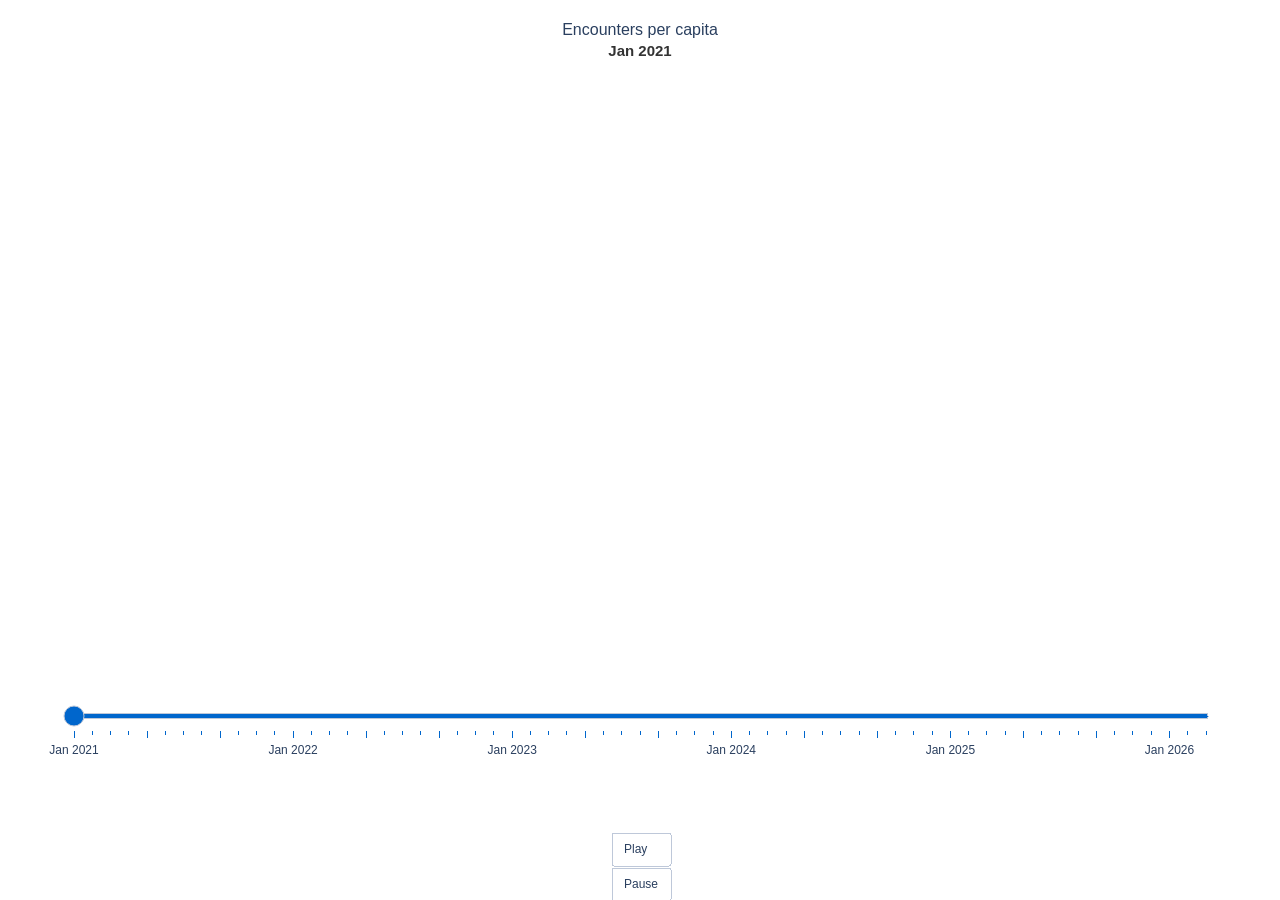
==== commit 07a68ed9: "Style slider blue, bold month in title, buttons below slider" ====
--- a/assets/map/interactive_map.html
+++ b/assets/map/interactive_map.html
@@ -8,23 +8,36 @@
 <style>
 html, body { margin: 0; padding: 0; width: 100%; height: 100%; overflow: hidden; }
 #map { width: 100%; height: 100%; }
+/* Make slider thumb blue */
+.slider-container .slider-group rect { fill: #0066cc !important; }
 </style>
 </head>
 <body>
 <div id="map"></div>
 <script>
 var DATA_LABELS = ["Jan 2021", "Feb 2021", "Mar 2021", "Apr 2021", "May 2021", "Jun 2021", "Jul 2021", "Aug 2021", "Sep 2021", "Oct 2021", "Nov 2021", "Dec 2021", "Jan 2022", "Feb 2022", "Mar 2022", "Apr 2022", "May 2022", "Jun 2022", "Jul 2022", "Aug 2022", "Sep 2022", "Oct 2022", "Nov 2022", "Dec 2022", "Jan 2023", "Feb 2023", "Mar 2023", "Apr 2023", "May 2023", "Jun 2023", "Jul 2023", "Aug 2023", "Sep 2023", "Oct 2023", "Nov 2023", "Dec 2023", "Jan 2024", "Feb 2024", "Mar 2024", "Apr 2024", "May 2024", "Jun 2024", "Jul 2024", "Aug 2024", "Sep 2024", "Oct 2024", "Nov 2024", "Dec 2024", "Jan 2025", "Feb 2025", "Mar 2025", "Apr 2025", "May 2025", "Jun 2025", "Jul 2025", "Aug 2025", "Sep 2025", "Oct 2025", "Nov 2025", "Dec 2025", "Jan 2026", "Feb 2026", "Mar 2026"];
-var figure = {"data":[{"colorbar":{"len":0.75,"thickness":12,"tickfont":{"size":10},"title":{"font":{"size":10},"text":"Per 100,000\u003cbr\u003epopulation"}},"colorscale":[[0.0,"#3B9AB2"],[0.15,"#6BBCB6"],[0.3,"#9CCFB5"],[0.45,"#BFE0AF"],[0.55,"#E4E4A4"],[0.65,"#E8C96D"],[0.75,"#E6A439"],[0.85,"#D6773B"],[0.95,"#C44E3F"],[1.0,"#F21A00"]],"customdata":{"dtype":"f8","bdata":"AAAAAAAAAAAAAAAAAAAAAAAAAAAAAAAAAAAAAAAAAAAAAAAAAAAAAAAAAAAAAAAAAAAAAAAAAAAAAAAAAAAAAAAAAAAAAAAAAAAAAAAAAAAAAAAAAAAAAAAAAAAAAAAAAAAAAAAAAAAAAAAAAAAAAI\u002fC9Shcj+I\[base64]"},"hovertemplate":"\u003cb\u003e%{text}\u003c\u002fb\u003e\u003cbr\u003e%{customdata} encounters per 100,000 population\u003cextra\u003e\u003c\u002fextra\u003e","locationmode":"USA-states","locations":["AL","AZ","AR","CA","CO","CT","DE","DC","FL","GA","HI","ID","IL","IN","IA","KS","KY","LA","ME","MD","MA","MI","MN","MS","MO","MT","NE","NV","NH","NJ","NM","NY","NC","ND","OH","OK","OR","PA","RI","SC","SD","TN","TX","UT","VT","VA","WA","WV","WI","WY"],"marker":{"line":{"color":"white","width":0.5}},"text":["Alabama","Arizona","Arkansas","California","Colorado","Connecticut","Delaware","District of Columbia","Florida","Georgia","Hawaii","Idaho","Illinois","Indiana","Iowa","Kansas","Kentucky","Louisiana","Maine","Maryland","Massachusetts","Michigan","Minnesota","Mississippi","Missouri","Montana","Nebraska","Nevada","New Hampshire","New Jersey","New Mexico","New York","North Carolina","North Dakota","Ohio","Oklahoma","Oregon","Pennsylvania","Rhode Island","South Carolina","South Dakota","Tennessee","Texas","Utah","Vermont","Virginia","Washington","West Virginia","Wisconsin","Wyoming"],"z":{"dtype":"f8","bdata":"AAAAAAAAAAAAAAAAAAAAAAAAAAAAAAAAAAAAAAAAAAAAAAAAAAAAAAAAAAAAAAAAAAAAAAAAAAAAAAAAAAAAAAAAAAAAAAAAAAAAAAAAAAAAAAAAAAAAAAAAAAAAAAAAAAAAAAAAAAAAAAAAAAAAALc61HO4deI\[base64]"},"zmax":13.943131940442907,"zmin":0.0,"type":"choropleth"}],"layout":{"template":{"data":{"histogram2dcontour":[{"type":"histogram2dcontour","colorbar":{"outlinewidth":0,"ticks":""},"colorscale":[[0.0,"#0d0887"],[0.1111111111111111,"#46039f"],[0.2222222222222222,"#7201a8"],[0.3333333333333333,"#9c179e"],[0.4444444444444444,"#bd3786"],[0.5555555555555556,"#d8576b"],[0.6666666666666666,"#ed7953"],[0.7777777777777778,"#fb9f3a"],[0.8888888888888888,"#fdca26"],[1.0,"#f0f921"]]}],"choropleth":[{"type":"choropleth","colorbar":{"outlinewidth":0,"ticks":""}}],"histogram2d":[{"type":"histogram2d","colorbar":{"outlinewidth":0,"ticks":""},"colorscale":[[0.0,"#0d0887"],[0.1111111111111111,"#46039f"],[0.2222222222222222,"#7201a8"],[0.3333333333333333,"#9c179e"],[0.4444444444444444,"#bd3786"],[0.5555555555555556,"#d8576b"],[0.6666666666666666,"#ed7953"],[0.7777777777777778,"#fb9f3a"],[0.8888888888888888,"#fdca26"],[1.0,"#f0f921"]]}],"heatmap":[{"type":"heatmap","colorbar":{"outlinewidth":0,"ticks":""},"colorscale":[[0.0,"#0d0887"],[0.1111111111111111,"#46039f"],[0.2222222222222222,"#7201a8"],[0.3333333333333333,"#9c179e"],[0.4444444444444444,"#bd3786"],[0.5555555555555556,"#d8576b"],[0.6666666666666666,"#ed7953"],[0.7777777777777778,"#fb9f3a"],[0.8888888888888888,"#fdca26"],[1.0,"#f0f921"]]}],"contourcarpet":[{"type":"contourcarpet","colorbar":{"outlinewidth":0,"ticks":""}}],"contour":[{"type":"contour","colorbar":{"outlinewidth":0,"ticks":""},"colorscale":[[0.0,"#0d0887"],[0.1111111111111111,"#46039f"],[0.2222222222222222,"#7201a8"],[0.3333333333333333,"#9c179e"],[0.4444444444444444,"#bd3786"],[0.5555555555555556,"#d8576b"],[0.6666666666666666,"#ed7953"],[0.7777777777777778,"#fb9f3a"],[0.8888888888888888,"#fdca26"],[1.0,"#f0f921"]]}],"surface":[{"type":"surface","colorbar":{"outlinewidth":0,"ticks":""},"colorscale":[[0.0,"#0d0887"],[0.1111111111111111,"#46039f"],[0.2222222222222222,"#7201a8"],[0.3333333333333333,"#9c179e"],[0.4444444444444444,"#bd3786"],[0.5555555555555556,"#d8576b"],[0.6666666666666666,"#ed7953"],[0.7777777777777778,"#fb9f3a"],[0.8888888888888888,"#fdca26"],[1.0,"#f0f921"]]}],"mesh3d":[{"type":"mesh3d","colorbar":{"outlinewidth":0,"ticks":""}}],"scatter":[{"fillpattern":{"fillmode":"overlay","size":10,"solidity":0.2},"type":"scatter"}],"parcoords":[{"type":"parcoords","line":{"colorbar":{"outlinewidth":0,"ticks":""}}}],"scatterpolargl":[{"type":"scatterpolargl","marker":{"colorbar":{"outlinewidth":0,"ticks":""}}}],"bar":[{"error_x":{"color":"#2a3f5f"},"error_y":{"color":"#2a3f5f"},"marker":{"line":{"color":"#E5ECF6","width":0.5},"pattern":{"fillmode":"overlay","size":10,"solidity":0.2}},"type":"bar"}],"scattergeo":[{"type":"scattergeo","marker":{"colorbar":{"outlinewidth":0,"ticks":""}}}],"scatterpolar":[{"type":"scatterpolar","marker":{"colorbar":{"outlinewidth":0,"ticks":""}}}],"histogram":[{"marker":{"pattern":{"fillmode":"overlay","size":10,"solidity":0.2}},"type":"histogram"}],"scattergl":[{"type":"scattergl","marker":{"colorbar":{"outlinewidth":0,"ticks":""}}}],"scatter3d":[{"type":"scatter3d","line":{"colorbar":{"outlinewidth":0,"ticks":""}},"marker":{"colorbar":{"outlinewidth":0,"ticks":""}}}],"scattermap":[{"type":"scattermap","marker":{"colorbar":{"outlinewidth":0,"ticks":""}}}],"scattermapbox":[{"type":"scattermapbox","marker":{"colorbar":{"outlinewidth":0,"ticks":""}}}],"scatterternary":[{"type":"scatterternary","marker":{"colorbar":{"outlinewidth":0,"ticks":""}}}],"scattercarpet":[{"type":"scattercarpet","marker":{"colorbar":{"outlinewidth":0,"ticks":""}}}],"carpet":[{"aaxis":{"endlinecolor":"#2a3f5f","gridcolor":"white","linecolor":"white","minorgridcolor":"white","startlinecolor":"#2a3f5f"},"baxis":{"endlinecolor":"#2a3f5f","gridcolor":"white","linecolor":"white","minorgridcolor":"white","startlinecolor":"#2a3f5f"},"type":"carpet"}],"table":[{"cells":{"fill":{"color":"#EBF0F8"},"line":{"color":"white"}},"header":{"fill":{"color":"#C8D4E3"},"line":{"color":"white"}},"type":"table"}],"barpolar":[{"marker":{"line":{"color":"#E5ECF6","width":0.5},"pattern":{"fillmode":"overlay","size":10,"solidity":0.2}},"type":"barpolar"}],"pie":[{"automargin":true,"type":"pie"}]},"layout":{"autotypenumbers":"strict","colorway":["#636efa","#EF553B","#00cc96","#ab63fa","#FFA15A","#19d3f3","#FF6692","#B6E880","#FF97FF","#FECB52"],"font":{"color":"#2a3f5f"},"hovermode":"closest","hoverlabel":{"align":"left"},"paper_bgcolor":"white","plot_bgcolor":"#E5ECF6","polar":{"bgcolor":"#E5ECF6","angularaxis":{"gridcolor":"white","linecolor":"white","ticks":""},"radialaxis":{"gridcolor":"white","linecolor":"white","ticks":""}},"ternary":{"bgcolor":"#E5ECF6","aaxis":{"gridcolor":"white","linecolor":"white","ticks":""},"baxis":{"gridcolor":"white","linecolor":"white","ticks":""},"caxis":{"gridcolor":"white","linecolor":"white","ticks":""}},"coloraxis":{"colorbar":{"outlinewidth":0,"ticks":""}},"colorscale":{"sequential":[[0.0,"#0d0887"],[0.1111111111111111,"#46039f"],[0.2222222222222222,"#7201a8"],[0.3333333333333333,"#9c179e"],[0.4444444444444444,"#bd3786"],[0.5555555555555556,"#d8576b"],[0.6666666666666666,"#ed7953"],[0.7777777777777778,"#fb9f3a"],[0.8888888888888888,"#fdca26"],[1.0,"#f0f921"]],"sequentialminus":[[0.0,"#0d0887"],[0.1111111111111111,"#46039f"],[0.2222222222222222,"#7201a8"],[0.3333333333333333,"#9c179e"],[0.4444444444444444,"#bd3786"],[0.5555555555555556,"#d8576b"],[0.6666666666666666,"#ed7953"],[0.7777777777777778,"#fb9f3a"],[0.8888888888888888,"#fdca26"],[1.0,"#f0f921"]],"diverging":[[0,"#8e0152"],[0.1,"#c51b7d"],[0.2,"#de77ae"],[0.3,"#f1b6da"],[0.4,"#fde0ef"],[0.5,"#f7f7f7"],[0.6,"#e6f5d0"],[0.7,"#b8e186"],[0.8,"#7fbc41"],[0.9,"#4d9221"],[1,"#276419"]]},"xaxis":{"gridcolor":"white","linecolor":"white","ticks":"","title":{"standoff":15},"zerolinecolor":"white","automargin":true,"zerolinewidth":2},"yaxis":{"gridcolor":"white","linecolor":"white","ticks":"","title":{"standoff":15},"zerolinecolor":"white","automargin":true,"zerolinewidth":2},"scene":{"xaxis":{"backgroundcolor":"#E5ECF6","gridcolor":"white","linecolor":"white","showbackground":true,"ticks":"","zerolinecolor":"white","gridwidth":2},"yaxis":{"backgroundcolor":"#E5ECF6","gridcolor":"white","linecolor":"white","showbackground":true,"ticks":"","zerolinecolor":"white","gridwidth":2},"zaxis":{"backgroundcolor":"#E5ECF6","gridcolor":"white","linecolor":"white","showbackground":true,"ticks":"","zerolinecolor":"white","gridwidth":2}},"shapedefaults":{"line":{"color":"#2a3f5f"}},"annotationdefaults":{"arrowcolor":"#2a3f5f","arrowhead":0,"arrowwidth":1},"geo":{"bgcolor":"white","landcolor":"#E5ECF6","subunitcolor":"white","showland":true,"showlakes":true,"lakecolor":"white"},"title":{"x":0.05},"mapbox":{"style":"light"}}},"title":{"font":{"size":16,"family":"Helvetica, Arial, sans-serif"},"text":"Encounters per capita\u003cbr\u003e\u003cspan style='font-size:13px;font-weight:normal;color:#555'\u003eJan 2021\u003c\u002fspan\u003e","x":0.5,"xanchor":"center"},"geo":{"projection":{"type":"albers usa"},"lonaxis":{"showgrid":true,"gridwidth":0.5,"gridcolor":"rgba(0,0,0,0.05)","dtick":10},"lataxis":{"showgrid":true,"gridwidth":0.5,"gridcolor":"rgba(0,0,0,0.05)","dtick":5},"scope":"usa","showland":true,"landcolor":"rgb(248,248,248)","showlakes":true,"lakecolor":"rgb(255,255,255)","showframe":false},"margin":{"l":0,"r":0,"t":70,"b":80},"font":{"family":"Helvetica, Arial, sans-serif"},"autosize":true,"updatemenus":[{"buttons":[{"args":[null,{"frame":{"duration":350,"redraw":true},"fromcurrent":true,"transition":{"duration":100}}],"label":"Play","method":"animate"},{"args":[[null],{"frame":{"duration":0,"redraw":false},"mode":"immediate"}],"label":"Pause","method":"animate"}],"pad":{"r":10,"t":0},"showactive":false,"type":"buttons","x":0.0,"xanchor":"left","y":1.0,"yanchor":"top"}],"sliders":[{"active":0,"currentvalue":{"prefix":"","visible":false},"len":0.9,"pad":{"b":10,"t":30},"steps":[{"args":[["Jan 2021"],{"frame":{"duration":0,"redraw":true},"mode":"immediate"}],"label":"Jan 2021","method":"animate"},{"args":[["Feb 2021"],{"frame":{"duration":0,"redraw":true},"mode":"immediate"}],"label":"","method":"animate"},{"args":[["Mar 2021"],{"frame":{"duration":0,"redraw":true},"mode":"immediate"}],"label":"","method":"animate"},{"args":[["Apr 2021"],{"frame":{"duration":0,"redraw":true},"mode":"immediate"}],"label":"","method":"animate"},{"args":[["May 2021"],{"frame":{"duration":0,"redraw":true},"mode":"immediate"}],"label":"","method":"animate"},{"args":[["Jun 2021"],{"frame":{"duration":0,"redraw":true},"mode":"immediate"}],"label":"","method":"animate"},{"args":[["Jul 2021"],{"frame":{"duration":0,"redraw":true},"mode":"immediate"}],"label":"Jul 2021","method":"animate"},{"args":[["Aug 2021"],{"frame":{"duration":0,"redraw":true},"mode":"immediate"}],"label":"","method":"animate"},{"args":[["Sep 2021"],{"frame":{"duration":0,"redraw":true},"mode":"immediate"}],"label":"","method":"animate"},{"args":[["Oct 2021"],{"frame":{"duration":0,"redraw":true},"mode":"immediate"}],"label":"","method":"animate"},{"args":[["Nov 2021"],{"frame":{"duration":0,"redraw":true},"mode":"immediate"}],"label":"","method":"animate"},{"args":[["Dec 2021"],{"frame":{"duration":0,"redraw":true},"mode":"immediate"}],"label":"","method":"animate"},{"args":[["Jan 2022"],{"frame":{"duration":0,"redraw":true},"mode":"immediate"}],"label":"Jan 2022","method":"animate"},{"args":[["Feb 2022"],{"frame":{"duration":0,"redraw":true},"mode":"immediate"}],"label":"","method":"animate"},{"args":[["Mar 2022"],{"frame":{"duration":0,"redraw":true},"mode":"immediate"}],"label":"","method":"animate"},{"args":[["Apr 2022"],{"frame":{"duration":0,"redraw":true},"mode":"immediate"}],"label":"","method":"animate"},{"args":[["May 2022"],{"frame":{"duration":0,"redraw":true},"mode":"immediate"}],"label":"","method":"animate"},{"args":[["Jun 2022"],{"frame":{"duration":0,"redraw":true},"mode":"immediate"}],"label":"","method":"animate"},{"args":[["Jul 2022"],{"frame":{"duration":0,"redraw":true},"mode":"immediate"}],"label":"Jul 2022","method":"animate"},{"args":[["Aug 2022"],{"frame":{"duration":0,"redraw":true},"mode":"immediate"}],"label":"","method":"animate"},{"args":[["Sep 2022"],{"frame":{"duration":0,"redraw":true},"mode":"immediate"}],"label":"","method":"animate"},{"args":[["Oct 2022"],{"frame":{"duration":0,"redraw":true},"mode":"immediate"}],"label":"","method":"animate"},{"args":[["Nov 2022"],{"frame":{"duration":0,"redraw":true},"mode":"immediate"}],"label":"","method":"animate"},{"args":[["Dec 2022"],{"frame":{"duration":0,"redraw":true},"mode":"immediate"}],"label":"","method":"animate"},{"args":[["Jan 2023"],{"frame":{"duration":0,"redraw":true},"mode":"immediate"}],"label":"Jan 2023","method":"animate"},{"args":[["Feb 2023"],{"frame":{"duration":0,"redraw":true},"mode":"immediate"}],"label":"","method":"animate"},{"args":[["Mar 2023"],{"frame":{"duration":0,"redraw":true},"mode":"immediate"}],"label":"","method":"animate"},{"args":[["Apr 2023"],{"frame":{"duration":0,"redraw":true},"mode":"immediate"}],"label":"","method":"animate"},{"args":[["May 2023"],{"frame":{"duration":0,"redraw":true},"mode":"immediate"}],"label":"","method":"animate"},{"args":[["Jun 2023"],{"frame":{"duration":0,"redraw":true},"mode":"immediate"}],"label":"","method":"animate"},{"args":[["Jul 2023"],{"frame":{"duration":0,"redraw":true},"mode":"immediate"}],"label":"Jul 2023","method":"animate"},{"args":[["Aug 2023"],{"frame":{"duration":0,"redraw":true},"mode":"immediate"}],"label":"","method":"animate"},{"args":[["Sep 2023"],{"frame":{"duration":0,"redraw":true},"mode":"immediate"}],"label":"","method":"animate"},{"args":[["Oct 2023"],{"frame":{"duration":0,"redraw":true},"mode":"immediate"}],"label":"","method":"animate"},{"args":[["Nov 2023"],{"frame":{"duration":0,"redraw":true},"mode":"immediate"}],"label":"","method":"animate"},{"args":[["Dec 2023"],{"frame":{"duration":0,"redraw":true},"mode":"immediate"}],"label":"","method":"animate"},{"args":[["Jan 2024"],{"frame":{"duration":0,"redraw":true},"mode":"immediate"}],"label":"Jan 2024","method":"animate"},{"args":[["Feb 2024"],{"frame":{"duration":0,"redraw":true},"mode":"immediate"}],"label":"","method":"animate"},{"args":[["Mar 2024"],{"frame":{"duration":0,"redraw":true},"mode":"immediate"}],"label":"","method":"animate"},{"args":[["Apr 2024"],{"frame":{"duration":0,"redraw":true},"mode":"immediate"}],"label":"","method":"animate"},{"args":[["May 2024"],{"frame":{"duration":0,"redraw":true},"mode":"immediate"}],"label":"","method":"animate"},{"args":[["Jun 2024"],{"frame":{"duration":0,"redraw":true},"mode":"immediate"}],"label":"","method":"animate"},{"args":[["Jul 2024"],{"frame":{"duration":0,"redraw":true},"mode":"immediate"}],"label":"Jul 2024","method":"animate"},{"args":[["Aug 2024"],{"frame":{"duration":0,"redraw":true},"mode":"immediate"}],"label":"","method":"animate"},{"args":[["Sep 2024"],{"frame":{"duration":0,"redraw":true},"mode":"immediate"}],"label":"","method":"animate"},{"args":[["Oct 2024"],{"frame":{"duration":0,"redraw":true},"mode":"immediate"}],"label":"","method":"animate"},{"args":[["Nov 2024"],{"frame":{"duration":0,"redraw":true},"mode":"immediate"}],"label":"","method":"animate"},{"args":[["Dec 2024"],{"frame":{"duration":0,"redraw":true},"mode":"immediate"}],"label":"","method":"animate"},{"args":[["Jan 2025"],{"frame":{"duration":0,"redraw":true},"mode":"immediate"}],"label":"Jan 2025","method":"animate"},{"args":[["Feb 2025"],{"frame":{"duration":0,"redraw":true},"mode":"immediate"}],"label":"","method":"animate"},{"args":[["Mar 2025"],{"frame":{"duration":0,"redraw":true},"mode":"immediate"}],"label":"","method":"animate"},{"args":[["Apr 2025"],{"frame":{"duration":0,"redraw":true},"mode":"immediate"}],"label":"","method":"animate"},{"args":[["May 2025"],{"frame":{"duration":0,"redraw":true},"mode":"immediate"}],"label":"","method":"animate"},{"args":[["Jun 2025"],{"frame":{"duration":0,"redraw":true},"mode":"immediate"}],"label":"","method":"animate"},{"args":[["Jul 2025"],{"frame":{"duration":0,"redraw":true},"mode":"immediate"}],"label":"Jul 2025","method":"animate"},{"args":[["Aug 2025"],{"frame":{"duration":0,"redraw":true},"mode":"immediate"}],"label":"","method":"animate"},{"args":[["Sep 2025"],{"frame":{"duration":0,"redraw":true},"mode":"immediate"}],"label":"","method":"animate"},{"args":[["Oct 2025"],{"frame":{"duration":0,"redraw":true},"mode":"immediate"}],"label":"","method":"animate"},{"args":[["Nov 2025"],{"frame":{"duration":0,"redraw":true},"mode":"immediate"}],"label":"","method":"animate"},{"args":[["Dec 2025"],{"frame":{"duration":0,"redraw":true},"mode":"immediate"}],"label":"","method":"animate"},{"args":[["Jan 2026"],{"frame":{"duration":0,"redraw":true},"mode":"immediate"}],"label":"Jan 2026","method":"animate"},{"args":[["Feb 2026"],{"frame":{"duration":0,"redraw":true},"mode":"immediate"}],"label":"","method":"animate"},{"args":[["Mar 2026"],{"frame":{"duration":0,"redraw":true},"mode":"immediate"}],"label":"","method":"animate"}],"x":0.05,"xanchor":"left","y":0.0,"yanchor":"top"}]},"frames":[{"data":[{"colorbar":{"len":0.75,"thickness":12,"tickfont":{"size":10},"title":{"font":{"size":10},"text":"Per 100,000\u003cbr\u003epopulation"}},"colorscale":[[0.0,"#3B9AB2"],[0.15,"#6BBCB6"],[0.3,"#9CCFB5"],[0.45,"#BFE0AF"],[0.55,"#E4E4A4"],[0.65,"#E8C96D"],[0.75,"#E6A439"],[0.85,"#D6773B"],[0.95,"#C44E3F"],[1.0,"#F21A00"]],"customdata":{"dtype":"f8","bdata":"AAAAAAAAAAAAAAAAAAAAAAAAAAAAAAAAAAAAAAAAAAAAAAAAAAAAAAAAAAAAAAAAAAAAAAAAAAAAAAAAAAAAAAAAAAAAAAAAAAAAAAAAAAAAAAAAAAAAAAAAAAAAAAAAAAAAAAAAAAAAAAAAAAAAAI\u002fC9Shcj+I\[base64]"},"hovertemplate":"\u003cb\u003e%{text}\u003c\u002fb\u003e\u003cbr\u003e%{customdata} encounters per 100,000 population\u003cextra\u003e\u003c\u002fextra\u003e","locationmode":"USA-states","locations":["AL","AZ","AR","CA","CO","CT","DE","DC","FL","GA","HI","ID","IL","IN","IA","KS","KY","LA","ME","MD","MA","MI","MN","MS","MO","MT","NE","NV","NH","NJ","NM","NY","NC","ND","OH","OK","OR","PA","RI","SC","SD","TN","TX","UT","VT","VA","WA","WV","WI","WY"],"marker":{"line":{"color":"white","width":0.5}},"text":["Alabama","Arizona","Arkansas","California","Colorado","Connecticut","Delaware","District of Columbia","Florida","Georgia","Hawaii","Idaho","Illinois","Indiana","Iowa","Kansas","Kentucky","Louisiana","Maine","Maryland","Massachusetts","Michigan","Minnesota","Mississippi","Missouri","Montana","Nebraska","Nevada","New Hampshire","New Jersey","New Mexico","New York","North Carolina","North Dakota","Ohio","Oklahoma","Oregon","Pennsylvania","Rhode Island","South Carolina","South Dakota","Tennessee","Texas","Utah","Vermont","Virginia","Washington","West Virginia","Wisconsin","Wyoming"],"z":{"dtype":"f8","bdata":"AAAAAAAAAAAAAAAAAAAAAAAAAAAAAAAAAAAAAAAAAAAAAAAAAAAAAAAAAAAAAAAAAAAAAAAAAAAAAAAAAAAAAAAAAAAAAAAAAAAAAAAAAAAAAAAAAAAAAAAAAAAAAAAAAAAAAAAAAAAAAAAAAAAAALc61HO4deI\[base64]"},"zmax":13.943131940442907,"zmin":0.0,"type":"choropleth"}],"name":"Jan 2021"},{"data":[{"colorbar":{"len":0.75,"thickness":12,"tickfont":{"size":10},"title":{"font":{"size":10},"text":"Per 100,000\u003cbr\u003epopulation"}},"colorscale":[[0.0,"#3B9AB2"],[0.15,"#6BBCB6"],[0.3,"#9CCFB5"],[0.45,"#BFE0AF"],[0.55,"#E4E4A4"],[0.65,"#E8C96D"],[0.75,"#E6A439"],[0.85,"#D6773B"],[0.95,"#C44E3F"],[1.0,"#F21A00"]],"customdata":{"dtype":"f8","bdata":"AAAAAAAAAAAAAAAAAAAAAAAAAAAAAAAAuB6F61G4rj8AAAAAAAAAAAAAAAAAAAAAAAAAAAAAAAAAAAAAAAAAAAAAAAAAAAAAAAAAAAAAAAAAAAAAAAAAAAAAAAAAAAAAAAAAAAAAAAAAAAAAAAAAALgehetRuPY\u002fAAAAAAAAAAAAAAAAAAAAAHE9CtejcN0\[base64]"},"hovertemplate":"\u003cb\u003e%{text}\u003c\u002fb\u003e\u003cbr\u003e%{customdata} encounters per 100,000 population\u003cextra\u003e\u003c\u002fextra\u003e","locationmode":"USA-states","locations":["AL","AZ","AR","CA","CO","CT","DE","DC","FL","GA","HI","ID","IL","IN","IA","KS","KY","LA","ME","MD","MA","MI","MN","MS","MO","MT","NE","NV","NH","NJ","NM","NY","NC","ND","OH","OK","OR","PA","RI","SC","SD","TN","TX","UT","VT","VA","WA","WV","WI","WY"],"marker":{"line":{"color":"white","width":0.5}},"text":["Alabama","Arizona","Arkansas","California","Colorado","Connecticut","Delaware","District of Columbia","Florida","Georgia","Hawaii","Idaho","Illinois","Indiana","Iowa","Kansas","Kentucky","Louisiana","Maine","Maryland","Massachusetts","Michigan","Minnesota","Mississippi","Missouri","Montana","Nebraska","Nevada","New Hampshire","New Jersey","New Mexico","New York","North Carolina","North Dakota","Ohio","Oklahoma","Oregon","Pennsylvania","Rhode Island","South Carolina","South Dakota","Tennessee","Texas","Utah","Vermont","Virginia","Washington","West Virginia","Wisconsin","Wyoming"],"z":{"dtype":"f8","bdata":"AAAAAAAAAAAAAAAAAAAAAAAAAAAAAAAAK1vP7mh\u002fsD8AAAAAAAAAAAAAAAAAAAAAAAAAAAAAAAAAAAAAAAAAAAAAAAAAAAAAAAAAAAAAAAAAAAAAAAAAAAAAAAAAAAAAAAAAAAAAAAAAAAAAAAAAAOCN4Xa\u002fp\u002fY\u002fAAAAAAAAAAAAAAAAAAAAAOnmy1H7ft0\[base64]"},"zmax":13.943131940442907,"zmin":0.0,"type":"choropleth"}],"name":"Feb 2021"},{"data":[{"colorbar":{"len":0.75,"thickness":12,"tickfont":{"size":10},"title":{"font":{"size":10},"text":"Per 100,000\u003cbr\u003epopulation"}},"colorscale":[[0.0,"#3B9AB2"],[0.15,"#6BBCB6"],[0.3,"#9CCFB5"],[0.45,"#BFE0AF"],[0.55,"#E4E4A4"],[0.65,"#E8C96D"],[0.75,"#E6A439"],[0.85,"#D6773B"],[0.95,"#C44E3F"],[1.0,"#F21A00"]],"customdata":{"dtype":"f8","bdata":"AAAAAAAAAAAAAAAAAAAAAAAAAAAAAAAA4XoUrkfhyj8AAAAAAAAAAAAAAAAAAAAAAAAAAAAAAAAAAAAAAAAAAAAAAAAAAAAAAAAAAAAAAAAAAAAAAAAAAAAAAAAAAAAAAAAAAAAAAAAAAAAAAAAAAArXo3A9Cvc\[base64]"},"hovertemplate":"\u003cb\u003e%{text}\u003c\u002fb\u003e\u003cbr\u003e%{customdata} encounters per 100,000 population\u003cextra\u003e\u003c\u002fextra\u003e","locationmode":"USA-states","locations":["AL","AZ","AR","CA","CO","CT","DE","DC","FL","GA","HI","ID","IL","IN","IA","KS","KY","LA","ME","MD","MA","MI","MN","MS","MO","MT","NE","NV","NH","NJ","NM","NY","NC","ND","OH","OK","OR","PA","RI","SC","SD","TN","TX","UT","VT","VA","WA","WV","WI","WY"],"marker":{"line":{"color":"white","width":0.5}},"text":["Alabama","Arizona","Arkansas","California","Colorado","Connecticut","Delaware","District of Columbia","Florida","Georgia","Hawaii","Idaho","Illinois","Indiana","Iowa","Kansas","Kentucky","Louisiana","Maine","Maryland","Massachusetts","Michigan","Minnesota","Mississippi","Missouri","Montana","Nebraska","Nevada","New Hampshire","New Jersey","New Mexico","New York","North Carolina","North Dakota","Ohio","Oklahoma","Oregon","Pennsylvania","Rhode Island","South Carolina","South Dakota","Tennessee","Texas","Utah","Vermont","Virginia","Washington","West Virginia","Wisconsin","Wyoming"],"z":{"dtype":"f8","bdata":"AAAAAAAAAAAAAAAAAAAAAAAAAAAAAAAAEcVLsXRlyj8AAAAAAAAAAAAAAAAAAAAAAAAAAAAAAAAAAAAAAAAAAAAAAAAAAAAAAAAAAAAAAAAAAAAAAAAAAAAAAAAAAAAAAAAAAAAAAAAAAAAAAAAAAGVJyZAmE\u002fc\[base64]"},"zmax":13.943131940442907,"zmin":0.0,"type":"choropleth"}],"name":"Mar 2021"},{"data":[{"colorbar":{"len":0.75,"thickness":12,"tickfont":{"size":10},"title":{"font":{"size":10},"text":"Per 100,000\u003cbr\u003epopulation"}},"colorscale":[[0.0,"#3B9AB2"],[0.15,"#6BBCB6"],[0.3,"#9CCFB5"],[0.45,"#BFE0AF"],[0.55,"#E4E4A4"],[0.65,"#E8C96D"],[0.75,"#E6A439"],[0.85,"#D6773B"],[0.95,"#C44E3F"],[1.0,"#F21A00"]],"customdata":{"dtype":"f8","bdata":"AAAAAAAAAAAAAAAAAAAAAAAAAAAAAAAAMzMzMzMz0z8AAAAAAAAAAAAAAAAAAAAAAAAAAAAAAAAAAAAAAAAAAAAAAAAAAAAAAAAAAAAAAAAAAAAAAAAAAAAAAAAAAAAAAAAAAAAAAAAAAAAAAAAAAIXrUbgehfc\[base64]"},"hovertemplate":"\u003cb\u003e%{text}\u003c\u002fb\u003e\u003cbr\u003e%{customdata} encounters per 100,000 population\u003cextra\u003e\u003c\u002fextra\u003e","locationmode":"USA-states","locations":["AL","AZ","AR","CA","CO","CT","DE","DC","FL","GA","HI","ID","IL","IN","IA","KS","KY","LA","ME","MD","MA","MI","MN","MS","MO","MT","NE","NV","NH","NJ","NM","NY","NC","ND","OH","OK","OR","PA","RI","SC","SD","TN","TX","UT","VT","VA","WA","WV","WI","WY"],"marker":{"line":{"color":"white","width":0.5}},"text":["Alabama","Arizona","Arkansas","California","Colorado","Connecticut","Delaware","District of Columbia","Florida","Georgia","Hawaii","Idaho","Illinois","Indiana","Iowa","Kansas","Kentucky","Louisiana","Maine","Maryland","Massachusetts","Michigan","Minnesota","Mississippi","Missouri","Montana","Nebraska","Nevada","New Hampshire","New Jersey","New Mexico","New York","North Carolina","North Dakota","Ohio","Oklahoma","Oregon","Pennsylvania","Rhode Island","South Carolina","South Dakota","Tennessee","Texas","Utah","Vermont","Virginia","Washington","West Virginia","Wisconsin","Wyoming"],"z":{"dtype":"f8","bdata":"AAAAAAAAAAAAAAAAAAAAAAAAAAAAAAAApHVu3+v40j8AAAAAAAAAAAAAAAAAAAAAAAAAAAAAAAAAAAAAAAAAAAAAAAAAAAAAAAAAAAAAAAAAAAAAAAAAAAAAAAAAAAAAAAAAAAAAAAAAAAAAAAAAAOkEsaqNfvc\[base64]"},"zmax":13.943131940442907,"zmin":0.0,"type":"choropleth"}],"name":"Apr 2021"},{"data":[{"colorbar":{"len":0.75,"thickness":12,"tickfont":{"size":10},"title":{"font":{"size":10},"text":"Per 100,000\u003cbr\u003epopulation"}},"colorscale":[[0.0,"#3B9AB2"],[0.15,"#6BBCB6"],[0.3,"#9CCFB5"],[0.45,"#BFE0AF"],[0.55,"#E4E4A4"],[0.65,"#E8C96D"],[0.75,"#E6A439"],[0.85,"#D6773B"],[0.95,"#C44E3F"],[1.0,"#F21A00"]],"customdata":{"dtype":"f8","bdata":"AAAAAAAAAAAAAAAAAAAAAAAAAAAAAAAA4XoUrkfhyj8AAAAAAAAAAAAAAAAAAAAAAAAAAAAAAAAAAAAAAAAAAAAAAAAAAAAAAAAAAAAAAAAAAAAAAAAAAAAAAAAAAAAAAAAAAAAAAAAAAAAAAAAAAOF6FK5H4fI\u002fAAAAAAAAAAAAAAAAAAAAAHsUrkfhevQ\[base64]"},"hovertemplate":"\u003cb\u003e%{text}\u003c\u002fb\u003e\u003cbr\u003e%{customdata} encounters per 100,000 population\u003cextra\u003e\u003c\u002fextra\u003e","locationmode":"USA-states","locations":["AL","AZ","AR","CA","CO","CT","DE","DC","FL","GA","HI","ID","IL","IN","IA","KS","KY","LA","ME","MD","MA","MI","MN","MS","MO","MT","NE","NV","NH","NJ","NM","NY","NC","ND","OH","OK","OR","PA","RI","SC","SD","TN","TX","UT","VT","VA","WA","WV","WI","WY"],"marker":{"line":{"color":"white","width":0.5}},"text":["Alabama","Arizona","Arkansas","California","Colorado","Connecticut","Delaware","District of Columbia","Florida","Georgia","Hawaii","Idaho","Illinois","Indiana","Iowa","Kansas","Kentucky","Louisiana","Maine","Maryland","Massachusetts","Michigan","Minnesota","Mississippi","Missouri","Montana","Nebraska","Nevada","New Hampshire","New Jersey","New Mexico","New York","North Carolina","North Dakota","Ohio","Oklahoma","Oregon","Pennsylvania","Rhode Island","South Carolina","South Dakota","Tennessee","Texas","Utah","Vermont","Virginia","Washington","West Virginia","Wisconsin","Wyoming"],"z":{"dtype":"f8","bdata":"AAAAAAAAAAAAAAAAAAAAAAAAAAAAAAAAR+2uOAR\u002fyz8AAAAAAAAAAAAAAAAAAAAAAAAAAAAAAAAAAAAAAAAAAAAAAAAAAAAAAAAAAAAAAAAAAAAAAAAAAAAAAAAAAAAAAAAAAAAAAAAAAAAAAAAAADv2u40f4fI\u002fAAAAAAAAAAAAAAAAAAAAALLLPgc0cvQ\[base64]"},"zmax":13.943131940442907,"zmin":0.0,"type":"choropleth"}],"name":"May 2021"},{"data":[{"colorbar":{"len":0.75,"thickness":12,"tickfont":{"size":10},"title":{"font":{"size":10},"text":"Per 100,000\u003cbr\u003epopulation"}},"colorscale":[[0.0,"#3B9AB2"],[0.15,"#6BBCB6"],[0.3,"#9CCFB5"],[0.45,"#BFE0AF"],[0.55,"#E4E4A4"],[0.65,"#E8C96D"],[0.75,"#E6A439"],[0.85,"#D6773B"],[0.95,"#C44E3F"],[1.0,"#F21A00"]],"customdata":{"dtype":"f8","bdata":"AAAAAAAAAAAAAAAAAAAAAAAAAAAAAAAA16NwPQrX0z8AAAAAAAAAAAAAAAAAAAAAAAAAAAAAAAAAAAAAAAAAAAAAAAAAAAAAAAAAAAAAAAAAAAAAAAAAAAAAAAAAAAAAAAAAAAAAAAAAAAAAAAAAAMP1KFyPwvU\[base64]"},"hovertemplate":"\u003cb\u003e%{text}\u003c\u002fb\u003e\u003cbr\u003e%{customdata} encounters per 100,000 population\u003cextra\u003e\u003c\u002fextra\u003e","locationmode":"USA-states","locations":["AL","AZ","AR","CA","CO","CT","DE","DC","FL","GA","HI","ID","IL","IN","IA","KS","KY","LA","ME","MD","MA","MI","MN","MS","MO","MT","NE","NV","NH","NJ","NM","NY","NC","ND","OH","OK","OR","PA","RI","SC","SD","TN","TX","UT","VT","VA","WA","WV","WI","WY"],"marker":{"line":{"color":"white","width":0.5}},"text":["Alabama","Arizona","Arkansas","California","Colorado","Connecticut","Delaware","District of Columbia","Florida","Georgia","Hawaii","Idaho","Illinois","Indiana","Iowa","Kansas","Kentucky","Louisiana","Maine","Maryland","Massachusetts","Michigan","Minnesota","Mississippi","Missouri","Montana","Nebraska","Nevada","New Hampshire","New Jersey","New Mexico","New York","North Carolina","North Dakota","Ohio","Oklahoma","Oregon","Pennsylvania","Rhode Island","South Carolina","South Dakota","Tennessee","Texas","Utah","Vermont","Virginia","Washington","West Virginia","Wisconsin","Wyoming"],"z":{"dtype":"f8","bdata":"AAAAAAAAAAAAAAAAAAAAAAAAAAAAAAAA2p3RZnsS1D8AAAAAAAAAAAAAAAAAAAAAAAAAAAAAAAAAAAAAAAAAAAAAAAAAAAAAAAAAAAAAAAAAAAAAAAAAAAAAAAAAAAAAAAAAAAAAAAAAAAAAAAAAANgWEkPx0PU\[base64]"},"zmax":13.943131940442907,"zmin":0.0,"type":"choropleth"}],"name":"Jun 2021"},{"data":[{"colorbar":{"len":0.75,"thickness":12,"tickfont":{"size":10},"title":{"font":{"size":10},"text":"Per 100,000\u003cbr\u003epopulation"}},"colorscale":[[0.0,"#3B9AB2"],[0.15,"#6BBCB6"],[0.3,"#9CCFB5"],[0.45,"#BFE0AF"],[0.55,"#E4E4A4"],[0.65,"#E8C96D"],[0.75,"#E6A439"],[0.85,"#D6773B"],[0.95,"#C44E3F"],[1.0,"#F21A00"]],"customdata":{"dtype":"f8","bdata":"AAAAAAAAAAAAAAAAAAAAAAAAAAAAAAAAH4XrUbge1T8AAAAAAAAAAAAAAAAAAAAAAAAAAAAAAAAAAAAAAAAAAAAAAAAAAAAAAAAAAAAAAAAAAAAAAAAAAAAAAAAAAAAAAAAAAAAAAAAAAAAAAAAAAJqZmZmZmfk\u002fAAAAAAAAAAAAAAAAAAAAANejcD0K1\u002fs\[base64]"},"hovertemplate":"\u003cb\u003e%{text}\u003c\u002fb\u003e\u003cbr\u003e%{customdata} encounters per 100,000 population\u003cextra\u003e\u003c\u002fextra\u003e","locationmode":"USA-states","locations":["AL","AZ","AR","CA","CO","CT","DE","DC","FL","GA","HI","ID","IL","IN","IA","KS","KY","LA","ME","MD","MA","MI","MN","MS","MO","MT","NE","NV","NH","NJ","NM","NY","NC","ND","OH","OK","OR","PA","RI","SC","SD","TN","TX","UT","VT","VA","WA","WV","WI","WY"],"marker":{"line":{"color":"white","width":0.5}},"text":["Alabama","Arizona","Arkansas","California","Colorado","Connecticut","Delaware","District of Columbia","Florida","Georgia","Hawaii","Idaho","Illinois","Indiana","Iowa","Kansas","Kentucky","Louisiana","Maine","Maryland","Massachusetts","Michigan","Minnesota","Mississippi","Missouri","Montana","Nebraska","Nevada","New Hampshire","New Jersey","New Mexico","New York","North Carolina","North Dakota","Ohio","Oklahoma","Oregon","Pennsylvania","Rhode Island","South Carolina","South Dakota","Tennessee","Texas","Utah","Vermont","Virginia","Washington","West Virginia","Wisconsin","Wyoming"],"z":{"dtype":"f8","bdata":"AAAAAAAAAAAAAAAAAAAAAAAAAAAAAAAAA\u002fxbDKfl1D8AAAAAAAAAAAAAAAAAAAAAAAAAAAAAAAAAAAAAAAAAAAAAAAAAAAAAAAAAAAAAAAAAAAAAAAAAAAAAAAAAAAAAAAAAAAAAAAAAAAAAAAAAAH6uNyyRl\u002fk\u002fAAAAAAAAAAAAAAAAAAAAAGzFsdvy0fs\[base64]"},"zmax":13.943131940442907,"zmin":0.0,"type":"choropleth"}],"name":"Jul 2021"},{"data":[{"colorbar":{"len":0.75,"thickness":12,"tickfont":{"size":10},"title":{"font":{"size":10},"text":"Per 100,000\u003cbr\u003epopulation"}},"colorscale":[[0.0,"#3B9AB2"],[0.15,"#6BBCB6"],[0.3,"#9CCFB5"],[0.45,"#BFE0AF"],[0.55,"#E4E4A4"],[0.65,"#E8C96D"],[0.75,"#E6A439"],[0.85,"#D6773B"],[0.95,"#C44E3F"],[1.0,"#F21A00"]],"customdata":{"dtype":"f8","bdata":"AAAAAAAAAAAAAAAAAAAAAAAAAAAAAAAAKVyPwvUovD8AAAAAAAAAAAAAAAAAAAAAAAAAAAAAAAAAAAAAAAAAAAAAAAAAAAAAAAAAAAAAAAAAAAAAAAAAAAAAAAAAAAAAAAAAAAAAAAAAAAAAAAAAAFK4HoXrUfg\u002fAAAAAAAAAAAAAAAAAAAAAClcj8L1KOQ\[base64]"},"hovertemplate":"\u003cb\u003e%{text}\u003c\u002fb\u003e\u003cbr\u003e%{customdata} encounters per 100,000 population\u003cextra\u003e\u003c\u002fextra\u003e","locationmode":"USA-states","locations":["AL","AZ","AR","CA","CO","CT","DE","DC","FL","GA","HI","ID","IL","IN","IA","KS","KY","LA","ME","MD","MA","MI","MN","MS","MO","MT","NE","NV","NH","NJ","NM","NY","NC","ND","OH","OK","OR","PA","RI","SC","SD","TN","TX","UT","VT","VA","WA","WV","WI","WY"],"marker":{"line":{"color":"white","width":0.5}},"text":["Alabama","Arizona","Arkansas","California","Colorado","Connecticut","Delaware","District of Columbia","Florida","Georgia","Hawaii","Idaho","Illinois","Indiana","Iowa","Kansas","Kentucky","Louisiana","Maine","Maryland","Massachusetts","Michigan","Minnesota","Mississippi","Missouri","Montana","Nebraska","Nevada","New Hampshire","New Jersey","New Mexico","New York","North Carolina","North Dakota","Ohio","Oklahoma","Oregon","Pennsylvania","Rhode Island","South Carolina","South Dakota","Tennessee","Texas","Utah","Vermont","Virginia","Washington","West Virginia","Wisconsin","Wyoming"],"z":{"dtype":"f8","bdata":"AAAAAAAAAAAAAAAAAAAAAAAAAAAAAAAAR+2uOAR\u002fuz8AAAAAAAAAAAAAAAAAAAAAAAAAAAAAAAAAAAAAAAAAAAAAAAAAAAAAAAAAAAAAAAAAAAAAAAAAAAAAAAAAAAAAAAAAAAAAAAAAAAAAAAAAAPJ7gN5bVfg\u002fAAAAAAAAAAAAAAAAAAAAAM2ROYllHOQ\[base64]"},"zmax":13.943131940442907,"zmin":0.0,"type":"choropleth"}],"name":"Aug 2021"},{"data":[{"colorbar":{"len":0.75,"thickness":12,"tickfont":{"size":10},"title":{"font":{"size":10},"text":"Per 100,000\u003cbr\u003epopulation"}},"colorscale":[[0.0,"#3B9AB2"],[0.15,"#6BBCB6"],[0.3,"#9CCFB5"],[0.45,"#BFE0AF"],[0.55,"#E4E4A4"],[0.65,"#E8C96D"],[0.75,"#E6A439"],[0.85,"#D6773B"],[0.95,"#C44E3F"],[1.0,"#F21A00"]],"customdata":{"dtype":"f8","bdata":"AAAAAAAAAAAAAAAAAAAAAAAAAAAAAAAAKVyPwvUovD8AAAAAAAAAAAAAAAAAAAAAAAAAAAAAAAAAAAAAAAAAAAAAAAAAAAAAAAAAAAAAAAAAAAAAAAAAAAAAAAAAAAAAAAAAAAAAAAAAAAAAAAAAABSuR+F6FPI\[base64]"},"hovertemplate":"\u003cb\u003e%{text}\u003c\u002fb\u003e\u003cbr\u003e%{customdata} encounters per 100,000 population\u003cextra\u003e\u003c\u002fextra\u003e","locationmode":"USA-states","locations":["AL","AZ","AR","CA","CO","CT","DE","DC","FL","GA","HI","ID","IL","IN","IA","KS","KY","LA","ME","MD","MA","MI","MN","MS","MO","MT","NE","NV","NH","NJ","NM","NY","NC","ND","OH","OK","OR","PA","RI","SC","SD","TN","TX","UT","VT","VA","WA","WV","WI","WY"],"marker":{"line":{"color":"white","width":0.5}},"text":["Alabama","Arizona","Arkansas","California","Colorado","Connecticut","Delaware","District of Columbia","Florida","Georgia","Hawaii","Idaho","Illinois","Indiana","Iowa","Kansas","Kentucky","Louisiana","Maine","Maryland","Massachusetts","Michigan","Minnesota","Mississippi","Missouri","Montana","Nebraska","Nevada","New Hampshire","New Jersey","New Mexico","New York","North Carolina","North Dakota","Ohio","Oklahoma","Oregon","Pennsylvania","Rhode Island","South Carolina","South Dakota","Tennessee","Texas","Utah","Vermont","Virginia","Washington","West Virginia","Wisconsin","Wyoming"],"z":{"dtype":"f8","bdata":"AAAAAAAAAAAAAAAAAAAAAAAAAAAAAAAAfRUSwJOYvD8AAAAAAAAAAAAAAAAAAAAAAAAAAAAAAAAAAAAAAAAAAAAAAAAAAAAAAAAAAAAAAAAAAAAAAAAAAAAAAAAAAAAAAAAAAAAAAAAAAAAAAAAAADN\u002f7FlRCvI\[base64]"},"zmax":13.943131940442907,"zmin":0.0,"type":"choropleth"}],"name":"Sep 2021"},{"data":[{"colorbar":{"len":0.75,"thickness":12,"tickfont":{"size":10},"title":{"font":{"size":10},"text":"Per 100,000\u003cbr\u003epopulation"}},"colorscale":[[0.0,"#3B9AB2"],[0.15,"#6BBCB6"],[0.3,"#9CCFB5"],[0.45,"#BFE0AF"],[0.55,"#E4E4A4"],[0.65,"#E8C96D"],[0.75,"#E6A439"],[0.85,"#D6773B"],[0.95,"#C44E3F"],[1.0,"#F21A00"]],"customdata":{"dtype":"f8","bdata":"AAAAAAAAAAAAAAAAAAAAAAAAAAAAAAAA7FG4HoXrsT8AAAAAAAAAAAAAAAAAAAAAAAAAAAAAAAAAAAAAAAAAAAAAAAAAAAAAAAAAAAAAAAAAAAAAAAAAAAAAAAAAAAAAAAAAAAAAAAAAAAAAAAAAAJqZmZmZmfk\u002fAAAAAAAAAAAAAAAAAAAAAEjhehSuR9E\[base64]"},"hovertemplate":"\u003cb\u003e%{text}\u003c\u002fb\u003e\u003cbr\u003e%{customdata} encounters per 100,000 population\u003cextra\u003e\u003c\u002fextra\u003e","locationmode":"USA-states","locations":["AL","AZ","AR","CA","CO","CT","DE","DC","FL","GA","HI","ID","IL","IN","IA","KS","KY","LA","ME","MD","MA","MI","MN","MS","MO","MT","NE","NV","NH","NJ","NM","NY","NC","ND","OH","OK","OR","PA","RI","SC","SD","TN","TX","UT","VT","VA","WA","WV","WI","WY"],"marker":{"line":{"color":"white","width":0.5}},"text":["Alabama","Arizona","Arkansas","California","Colorado","Connecticut","Delaware","District of Columbia","Florida","Georgia","Hawaii","Idaho","Illinois","Indiana","Iowa","Kansas","Kentucky","Louisiana","Maine","Maryland","Massachusetts","Michigan","Minnesota","Mississippi","Missouri","Montana","Nebraska","Nevada","New Hampshire","New Jersey","New Mexico","New York","North Carolina","North Dakota","Ohio","Oklahoma","Oregon","Pennsylvania","Rhode Island","South Carolina","South Dakota","Tennessee","Texas","Utah","Vermont","Virginia","Washington","West Virginia","Wisconsin","Wyoming"],"z":{"dtype":"f8","bdata":"AAAAAAAAAAAAAAAAAAAAAAAAAAAAAAAAlquV\u002fYeysj8AAAAAAAAAAAAAAAAAAAAAAAAAAAAAAAAAAAAAAAAAAAAAAAAAAAAAAAAAAAAAAAAAAAAAAAAAAAAAAAAAAAAAAAAAAAAAAAAAAAAAAAAAAH6uNyyRl\u002fk\u002fAAAAAAAAAAAAAAAAAAAAAKHCD5nxbdE\[base64]"},"zmax":13.943131940442907,"zmin":0.0,"type":"choropleth"}],"name":"Oct 2021"},{"data":[{"colorbar":{"len":0.75,"thickness":12,"tickfont":{"size":10},"title":{"font":{"size":10},"text":"Per 100,000\u003cbr\u003epopulation"}},"colorscale":[[0.0,"#3B9AB2"],[0.15,"#6BBCB6"],[0.3,"#9CCFB5"],[0.45,"#BFE0AF"],[0.55,"#E4E4A4"],[0.65,"#E8C96D"],[0.75,"#E6A439"],[0.85,"#D6773B"],[0.95,"#C44E3F"],[1.0,"#F21A00"]],"customdata":{"dtype":"f8","bdata":"AAAAAAAAAAAAAAAAAAAAAAAAAAAAAAAAuB6F61G4vj8AAAAAAAAAAAAAAAAAAAAAAAAAAAAAAAAAAAAAAAAAAAAAAAAAAAAAAAAAAAAAAAAAAAAAAAAAAAAAAAAAAAAAAAAAAAAAAAAAAAAAAAAAAK5H4XoUrvs\[base64]"},"hovertemplate":"\u003cb\u003e%{text}\u003c\u002fb\u003e\u003cbr\u003e%{customdata} encounters per 100,000 population\u003cextra\u003e\u003c\u002fextra\u003e","locationmode":"USA-states","locations":["AL","AZ","AR","CA","CO","CT","DE","DC","FL","GA","HI","ID","IL","IN","IA","KS","KY","LA","ME","MD","MA","MI","MN","MS","MO","MT","NE","NV","NH","NJ","NM","NY","NC","ND","OH","OK","OR","PA","RI","SC","SD","TN","TX","UT","VT","VA","WA","WV","WI","WY"],"marker":{"line":{"color":"white","width":0.5}},"text":["Alabama","Arizona","Arkansas","California","Colorado","Connecticut","Delaware","District of Columbia","Florida","Georgia","Hawaii","Idaho","Illinois","Indiana","Iowa","Kansas","Kentucky","Louisiana","Maine","Maryland","Massachusetts","Michigan","Minnesota","Mississippi","Missouri","Montana","Nebraska","Nevada","New Hampshire","New Jersey","New Mexico","New York","North Carolina","North Dakota","Ohio","Oklahoma","Oregon","Pennsylvania","Rhode Island","South Carolina","South Dakota","Tennessee","Texas","Utah","Vermont","Virginia","Washington","West Virginia","Wisconsin","Wyoming"],"z":{"dtype":"f8","bdata":"AAAAAAAAAAAAAAAAAAAAAAAAAAAAAAAAsz11RyOyvT8AAAAAAAAAAAAAAAAAAAAAAAAAAAAAAAAAAAAAAAAAAAAAAAAAAAAAAAAAAAAAAAAAAAAAAAAAAAAAAAAAAAAAAAAAAAAAAAAAAAAAAAAAABNYvq2UsPs\[base64]"},"zmax":13.943131940442907,"zmin":0.0,"type":"choropleth"}],"name":"Nov 2021"},{"data":[{"colorbar":{"len":0.75,"thickness":12,"tickfont":{"size":10},"title":{"font":{"size":10},"text":"Per 100,000\u003cbr\u003epopulation"}},"colorscale":[[0.0,"#3B9AB2"],[0.15,"#6BBCB6"],[0.3,"#9CCFB5"],[0.45,"#BFE0AF"],[0.55,"#E4E4A4"],[0.65,"#E8C96D"],[0.75,"#E6A439"],[0.85,"#D6773B"],[0.95,"#C44E3F"],[1.0,"#F21A00"]],"customdata":{"dtype":"f8","bdata":"AAAAAAAAAAAAAAAAAAAAAAAAAAAAAAAACtejcD0Ktz8AAAAAAAAAAAAAAAAAAAAAAAAAAAAAAAAAAAAAAAAAAAAAAAAAAAAAAAAAAAAAAAAAAAAAAAAAAAAAAAAAAAAAAAAAAAAAAAAAAAAAAAAAABSuR+F6FPo\[base64]"},"hovertemplate":"\u003cb\u003e%{text}\u003c\u002fb\u003e\u003cbr\u003e%{customdata} encounters per 100,000 population\u003cextra\u003e\u003c\u002fextra\u003e","locationmode":"USA-states","locations":["AL","AZ","AR","CA","CO","CT","DE","DC","FL","GA","HI","ID","IL","IN","IA","KS","KY","LA","ME","MD","MA","MI","MN","MS","MO","MT","NE","NV","NH","NJ","NM","NY","NC","ND","OH","OK","OR","PA","RI","SC","SD","TN","TX","UT","VT","VA","WA","WV","WI","WY"],"marker":{"line":{"color":"white","width":0.5}},"text":["Alabama","Arizona","Arkansas","California","Colorado","Connecticut","Delaware","District of Columbia","Florida","Georgia","Hawaii","Idaho","Illinois","Indiana","Iowa","Kansas","Kentucky","Louisiana","Maine","Maryland","Massachusetts","Michigan","Minnesota","Mississippi","Missouri","Montana","Nebraska","Nevada","New Hampshire","New Jersey","New Mexico","New York","North Carolina","North Dakota","Ohio","Oklahoma","Oregon","Pennsylvania","Rhode Island","South Carolina","South Dakota","Tennessee","Texas","Utah","Vermont","Virginia","Washington","West Virginia","Wisconsin","Wyoming"],"z":{"dtype":"f8","bdata":"AAAAAAAAAAAAAAAAAAAAAAAAAAAAAAAAb0wiG8YYtz8AAAAAAAAAAAAAAAAAAAAAAAAAAAAAAAAAAAAAAAAAAAAAAAAAAAAAAAAAAAAAAAAAAAAAAAAAAAAAAAAAAAAAAAAAAAAAAAAAAAAAAAAAAAJqH0b4Avo\[base64]"},"zmax":13.943131940442907,"zmin":0.0,"type":"choropleth"}],"name":"Dec 2021"},{"data":[{"colorbar":{"len":0.75,"thickness":12,"tickfont":{"size":10},"title":{"font":{"size":10},"text":"Per 100,000\u003cbr\u003epopulation"}},"colorscale":[[0.0,"#3B9AB2"],[0.15,"#6BBCB6"],[0.3,"#9CCFB5"],[0.45,"#BFE0AF"],[0.55,"#E4E4A4"],[0.65,"#E8C96D"],[0.75,"#E6A439"],[0.85,"#D6773B"],[0.95,"#C44E3F"],[1.0,"#F21A00"]],"customdata":{"dtype":"f8","bdata":"AAAAAAAAAAAAAAAAAAAAAAAAAAAAAAAAMzMzMzMzwz8AAAAAAAAAAAAAAAAAAAAAAAAAAAAAAAAAAAAAAAAAAAAAAAAAAAAAAAAAAAAAAAAAAAAAAAAAAAAAAAAAAAAAAAAAAAAAAAAAAAAAAAAAAD0K16NwPfY\[base64]"},"hovertemplate":"\u003cb\u003e%{text}\u003c\u002fb\u003e\u003cbr\u003e%{customdata} encounters per 100,000 population\u003cextra\u003e\u003c\u002fextra\u003e","locationmode":"USA-states","locations":["AL","AZ","AR","CA","CO","CT","DE","DC","FL","GA","HI","ID","IL","IN","IA","KS","KY","LA","ME","MD","MA","MI","MN","MS","MO","MT","NE","NV","NH","NJ","NM","NY","NC","ND","OH","OK","OR","PA","RI","SC","SD","TN","TX","UT","VT","VA","WA","WV","WI","WY"],"marker":{"line":{"color":"white","width":0.5}},"text":["Alabama","Arizona","Arkansas","California","Colorado","Connecticut","Delaware","District of Columbia","Florida","Georgia","Hawaii","Idaho","Illinois","Indiana","Iowa","Kansas","Kentucky","Louisiana","Maine","Maryland","Massachusetts","Michigan","Minnesota","Mississippi","Missouri","Montana","Nebraska","Nevada","New Hampshire","New Jersey","New Mexico","New York","North Carolina","North Dakota","Ohio","Oklahoma","Oregon","Pennsylvania","Rhode Island","South Carolina","South Dakota","Tennessee","Texas","Utah","Vermont","Virginia","Washington","West Virginia","Wisconsin","Wyoming"],"z":{"dtype":"f8","bdata":"AAAAAAAAAAAAAAAAAAAAAAAAAAAAAAAAsj9HwU8\u002fwz8AAAAAAAAAAAAAAAAAAAAAAAAAAAAAAAAAAAAAAAAAAAAAAAAAAAAAAAAAAAAAAAAAAAAAAAAAAAAAAAAAAAAAAAAAAAAAAAAAAAAAAAAAAF3S+VxYPPY\[base64]"},"zmax":13.943131940442907,"zmin":0.0,"type":"choropleth"}],"name":"Jan 2022"},{"data":[{"colorbar":{"len":0.75,"thickness":12,"tickfont":{"size":10},"title":{"font":{"size":10},"text":"Per 100,000\u003cbr\u003epopulation"}},"colorscale":[[0.0,"#3B9AB2"],[0.15,"#6BBCB6"],[0.3,"#9CCFB5"],[0.45,"#BFE0AF"],[0.55,"#E4E4A4"],[0.65,"#E8C96D"],[0.75,"#E6A439"],[0.85,"#D6773B"],[0.95,"#C44E3F"],[1.0,"#F21A00"]],"customdata":{"dtype":"f8","bdata":"AAAAAAAAAAAAAAAAAAAAAAAAAAAAAAAAKVyPwvUozD8AAAAAAAAAAAAAAAAAAAAAAAAAAAAAAAAAAAAAAAAAAAAAAAAAAAAAAAAAAAAAAAAAAAAAAAAAAAAAAAAAAAAAAAAAAAAAAAAAAAAAAAAAAArXo3A9Cu8\[base64]"},"hovertemplate":"\u003cb\u003e%{text}\u003c\u002fb\u003e\u003cbr\u003e%{customdata} encounters per 100,000 population\u003cextra\u003e\u003c\u002fextra\u003e","locationmode":"USA-states","locations":["AL","AZ","AR","CA","CO","CT","DE","DC","FL","GA","HI","ID","IL","IN","IA","KS","KY","LA","ME","MD","MA","MI","MN","MS","MO","MT","NE","NV","NH","NJ","NM","NY","NC","ND","OH","OK","OR","PA","RI","SC","SD","TN","TX","UT","VT","VA","WA","WV","WI","WY"],"marker":{"line":{"color":"white","width":0.5}},"text":["Alabama","Arizona","Arkansas","California","Colorado","Connecticut","Delaware","District of Columbia","Florida","Georgia","Hawaii","Idaho","Illinois","Indiana","Iowa","Kansas","Kentucky","Louisiana","Maine","Maryland","Massachusetts","Michigan","Minnesota","Mississippi","Missouri","Montana","Nebraska","Nevada","New Hampshire","New Jersey","New Mexico","New York","North Carolina","North Dakota","Ohio","Oklahoma","Oregon","Pennsylvania","Rhode Island","South Carolina","South Dakota","Tennessee","Texas","Utah","Vermont","Virginia","Washington","West Virginia","Wisconsin","Wyoming"],"z":{"dtype":"f8","bdata":"AAAAAAAAAAAAAAAAAAAAAAAAAAAAAAAAY4Fg\u002fMsLzD8AAAAAAAAAAAAAAAAAAAAAAAAAAAAAAAAAAAAAAAAAAAAAAAAAAAAAAAAAAAAAAAAAAAAAAAAAAAAAAAAAAAAAAAAAAAAAAAAAAAAAAAAAADQ0\u002fHzNC+8\[base64]"},"zmax":13.943131940442907,"zmin":0.0,"type":"choropleth"}],"name":"Feb 2022"},{"data":[{"colorbar":{"len":0.75,"thickness":12,"tickfont":{"size":10},"title":{"font":{"size":10},"text":"Per 100,000\u003cbr\u003epopulation"}},"colorscale":[[0.0,"#3B9AB2"],[0.15,"#6BBCB6"],[0.3,"#9CCFB5"],[0.45,"#BFE0AF"],[0.55,"#E4E4A4"],[0.65,"#E8C96D"],[0.75,"#E6A439"],[0.85,"#D6773B"],[0.95,"#C44E3F"],[1.0,"#F21A00"]],"customdata":{"dtype":"f8","bdata":"AAAAAAAAAAAAAAAAAAAAAAAAAAAAAAAASOF6FK5H0T8AAAAAAAAAAAAAAAAAAAAAAAAAAAAAAAAAAAAAAAAAAAAAAAAAAAAAAAAAAAAAAAAAAAAAAAAAAAAAAAAAAAAAAAAAAAAAAAAAAAAAAAAAAB+F61G4Hvk\u002fAAAAAAAAAAAAAAAAAAAAAGZmZmZmZvo\[base64]"},"hovertemplate":"\u003cb\u003e%{text}\u003c\u002fb\u003e\u003cbr\u003e%{customdata} encounters per 100,000 population\u003cextra\u003e\u003c\u002fextra\u003e","locationmode":"USA-states","locations":["AL","AZ","AR","CA","CO","CT","DE","DC","FL","GA","HI","ID","IL","IN","IA","KS","KY","LA","ME","MD","MA","MI","MN","MS","MO","MT","NE","NV","NH","NJ","NM","NY","NC","ND","OH","OK","OR","PA","RI","SC","SD","TN","TX","UT","VT","VA","WA","WV","WI","WY"],"marker":{"line":{"color":"white","width":0.5}},"text":["Alabama","Arizona","Arkansas","California","Colorado","Connecticut","Delaware","District of Columbia","Florida","Georgia","Hawaii","Idaho","Illinois","Indiana","Iowa","Kansas","Kentucky","Louisiana","Maine","Maryland","Massachusetts","Michigan","Minnesota","Mississippi","Missouri","Montana","Nebraska","Nevada","New Hampshire","New Jersey","New Mexico","New York","North Carolina","North Dakota","Ohio","Oklahoma","Oregon","Pennsylvania","Rhode Island","South Carolina","South Dakota","Tennessee","Texas","Utah","Vermont","Virginia","Washington","West Virginia","Wisconsin","Wyoming"],"z":{"dtype":"f8","bdata":"AAAAAAAAAAAAAAAAAAAAAAAAAAAAAAAAYYMydviY0T8AAAAAAAAAAAAAAAAAAAAAAAAAAAAAAAAAAAAAAAAAAAAAAAAAAAAAAAAAAAAAAAAAAAAAAAAAAAAAAAAAAAAAAAAAAAAAAAAAAAAAAAAAAPnyTxIqLPk\u002fAAAAAAAAAAAAAAAAAAAAANbdnOO4evo\[base64]"},"zmax":13.943131940442907,"zmin":0.0,"type":"choropleth"}],"name":"Mar 2022"},{"data":[{"colorbar":{"len":0.75,"thickness":12,"tickfont":{"size":10},"title":{"font":{"size":10},"text":"Per 100,000\u003cbr\u003epopulation"}},"colorscale":[[0.0,"#3B9AB2"],[0.15,"#6BBCB6"],[0.3,"#9CCFB5"],[0.45,"#BFE0AF"],[0.55,"#E4E4A4"],[0.65,"#E8C96D"],[0.75,"#E6A439"],[0.85,"#D6773B"],[0.95,"#C44E3F"],[1.0,"#F21A00"]],"customdata":{"dtype":"f8","bdata":"AAAAAAAAAAAAAAAAAAAAAAAAAAAAAAAA7FG4HoXr0T8AAAAAAAAAAAAAAAAAAAAAAAAAAAAAAAAAAAAAAAAAAAAAAAAAAAAAAAAAAAAAAAAAAAAAAAAAAAAAAAAAAAAAAAAAAAAAAAAAAAAAAAAAANejcD0K1\u002fc\u002fAAAAAAAAAAAAAAAAAAAAAHE9CtejcP0\[base64]"},"hovertemplate":"\u003cb\u003e%{text}\u003c\u002fb\u003e\u003cbr\u003e%{customdata} encounters per 100,000 population\u003cextra\u003e\u003c\u002fextra\u003e","locationmode":"USA-states","locations":["AL","AZ","AR","CA","CO","CT","DE","DC","FL","GA","HI","ID","IL","IN","IA","KS","KY","LA","ME","MD","MA","MI","MN","MS","MO","MT","NE","NV","NH","NJ","NM","NY","NC","ND","OH","OK","OR","PA","RI","SC","SD","TN","TX","UT","VT","VA","WA","WV","WI","WY"],"marker":{"line":{"color":"white","width":0.5}},"text":["Alabama","Arizona","Arkansas","California","Colorado","Connecticut","Delaware","District of Columbia","Florida","Georgia","Hawaii","Idaho","Illinois","Indiana","Iowa","Kansas","Kentucky","Louisiana","Maine","Maryland","Massachusetts","Michigan","Minnesota","Mississippi","Missouri","Montana","Nebraska","Nevada","New Hampshire","New Jersey","New Mexico","New York","North Carolina","North Dakota","Ohio","Oklahoma","Oregon","Pennsylvania","Rhode Island","South Carolina","South Dakota","Tennessee","Texas","Utah","Vermont","Virginia","Washington","West Virginia","Wisconsin","Wyoming"],"z":{"dtype":"f8","bdata":"AAAAAAAAAAAAAAAAAAAAAAAAAAAAAAAAexfkOcAl0j8AAAAAAAAAAAAAAAAAAAAAAAAAAAAAAAAAAAAAAAAAAAAAAAAAAAAAAAAAAAAAAAAAAAAAAAAAAAAAAAAAAAAAAAAAAAAAAAAAAAAAAAAAAG3AmMT06fc\u002fAAAAAAAAAAAAAAAAAAAAAOnmy1H7fv0\[base64]"},"zmax":13.943131940442907,"zmin":0.0,"type":"choropleth"}],"name":"Apr 2022"},{"data":[{"colorbar":{"len":0.75,"thickness":12,"tickfont":{"size":10},"title":{"font":{"size":10},"text":"Per 100,000\u003cbr\u003epopulation"}},"colorscale":[[0.0,"#3B9AB2"],[0.15,"#6BBCB6"],[0.3,"#9CCFB5"],[0.45,"#BFE0AF"],[0.55,"#E4E4A4"],[0.65,"#E8C96D"],[0.75,"#E6A439"],[0.85,"#D6773B"],[0.95,"#C44E3F"],[1.0,"#F21A00"]],"customdata":{"dtype":"f8","bdata":"AAAAAAAAAAAAAAAAAAAAAAAAAAAAAAAAKVyPwvUozD8AAAAAAAAAAAAAAAAAAAAAAAAAAAAAAAAAAAAAAAAAAAAAAAAAAAAAAAAAAAAAAAAAAAAAAAAAAAAAAAAAAAAAAAAAAAAAAAAAAAAAAAAAAIXrUbgehfc\u002fAAAAAAAAAAAAAAAAAAAAAB+F61G4Hv0\[base64]"},"hovertemplate":"\u003cb\u003e%{text}\u003c\u002fb\u003e\u003cbr\u003e%{customdata} encounters per 100,000 population\u003cextra\u003e\u003c\u002fextra\u003e","locationmode":"USA-states","locations":["AL","AZ","AR","CA","CO","CT","DE","DC","FL","GA","HI","ID","IL","IN","IA","KS","KY","LA","ME","MD","MA","MI","MN","MS","MO","MT","NE","NV","NH","NJ","NM","NY","NC","ND","OH","OK","OR","PA","RI","SC","SD","TN","TX","UT","VT","VA","WA","WV","WI","WY"],"marker":{"line":{"color":"white","width":0.5}},"text":["Alabama","Arizona","Arkansas","California","Colorado","Connecticut","Delaware","District of Columbia","Florida","Georgia","Hawaii","Idaho","Illinois","Indiana","Iowa","Kansas","Kentucky","Louisiana","Maine","Maryland","Massachusetts","Michigan","Minnesota","Mississippi","Missouri","Montana","Nebraska","Nevada","New Hampshire","New Jersey","New Mexico","New York","North Carolina","North Dakota","Ohio","Oklahoma","Oregon","Pennsylvania","Rhode Island","South Carolina","South Dakota","Tennessee","Texas","Utah","Vermont","Virginia","Washington","West Virginia","Wisconsin","Wyoming"],"z":{"dtype":"f8","bdata":"AAAAAAAAAAAAAAAAAAAAAAAAAAAAAAAAY4Fg\u002fMsLzD8AAAAAAAAAAAAAAAAAAAAAAAAAAAAAAAAAAAAAAAAAAAAAAAAAAAAAAAAAAAAAAAAAAAAAAAAAAAAAAAAAAAAAAAAAAAAAAAAAAAAAAAAAAOkEsaqNfvc\u002fAAAAAAAAAAAAAAAAAAAAAAKtxtMsKf0\[base64]"},"zmax":13.943131940442907,"zmin":0.0,"type":"choropleth"}],"name":"May 2022"},{"data":[{"colorbar":{"len":0.75,"thickness":12,"tickfont":{"size":10},"title":{"font":{"size":10},"text":"Per 100,000\u003cbr\u003epopulation"}},"colorscale":[[0.0,"#3B9AB2"],[0.15,"#6BBCB6"],[0.3,"#9CCFB5"],[0.45,"#BFE0AF"],[0.55,"#E4E4A4"],[0.65,"#E8C96D"],[0.75,"#E6A439"],[0.85,"#D6773B"],[0.95,"#C44E3F"],[1.0,"#F21A00"]],"customdata":{"dtype":"f8","bdata":"AAAAAAAAAAAAAAAAAAAAAAAAAAAAAAAApHA9Ctej0D8AAAAAAAAAAAAAAAAAAAAAAAAAAAAAAAAAAAAAAAAAAAAAAAAAAAAAAAAAAAAAAAAAAAAAAAAAAAAAAAAAAAAAAAAAAAAAAAAAAAAAAAAAAPYoXI\u002fC9fQ\u002fAAAAAAAAAAAAAAAAAAAAAM3MzMzMzPQ\[base64]"},"hovertemplate":"\u003cb\u003e%{text}\u003c\u002fb\u003e\u003cbr\u003e%{customdata} encounters per 100,000 population\u003cextra\u003e\u003c\u002fextra\u003e","locationmode":"USA-states","locations":["AL","AZ","AR","CA","CO","CT","DE","DC","FL","GA","HI","ID","IL","IN","IA","KS","KY","LA","ME","MD","MA","MI","MN","MS","MO","MT","NE","NV","NH","NJ","NM","NY","NC","ND","OH","OK","OR","PA","RI","SC","SD","TN","TX","UT","VT","VA","WA","WV","WI","WY"],"marker":{"line":{"color":"white","width":0.5}},"text":["Alabama","Arizona","Arkansas","California","Colorado","Connecticut","Delaware","District of Columbia","Florida","Georgia","Hawaii","Idaho","Illinois","Indiana","Iowa","Kansas","Kentucky","Louisiana","Maine","Maryland","Massachusetts","Michigan","Minnesota","Mississippi","Missouri","Montana","Nebraska","Nevada","New Hampshire","New Jersey","New Mexico","New York","North Carolina","North Dakota","Ohio","Oklahoma","Oregon","Pennsylvania","Rhode Island","South Carolina","South Dakota","Tennessee","Texas","Utah","Vermont","Virginia","Washington","West Virginia","Wisconsin","Wyoming"],"z":{"dtype":"f8","bdata":"AAAAAAAAAAAAAAAAAAAAAAAAAAAAAAAAK1vP7mh\u002f0D8AAAAAAAAAAAAAAAAAAAAAAAAAAAAAAAAAAAAAAAAAAAAAAAAAAAAAAAAAAAAAAAAAAAAAAAAAAAAAAAAAAAAAAAAAAAAAAAAAAAAAAAAAANCfQg8j+vQ\u002fAAAAAAAAAAAAAAAAAAAAAJgFRIUCyPQ\[base64]"},"zmax":13.943131940442907,"zmin":0.0,"type":"choropleth"}],"name":"Jun 2022"},{"data":[{"colorbar":{"len":0.75,"thickness":12,"tickfont":{"size":10},"title":{"font":{"size":10},"text":"Per 100,000\u003cbr\u003epopulation"}},"colorscale":[[0.0,"#3B9AB2"],[0.15,"#6BBCB6"],[0.3,"#9CCFB5"],[0.45,"#BFE0AF"],[0.55,"#E4E4A4"],[0.65,"#E8C96D"],[0.75,"#E6A439"],[0.85,"#D6773B"],[0.95,"#C44E3F"],[1.0,"#F21A00"]],"customdata":{"dtype":"f8","bdata":"AAAAAAAAAAAAAAAAAAAAAAAAAAAAAAAACtejcD0K1z8AAAAAAAAAAAAAAAAAAAAAAAAAAAAAAAAAAAAAAAAAAAAAAAAAAAAAAAAAAAAAAAAAAAAAAAAAAAAAAAAAAAAAAAAAAAAAAAAAAAAAAAAAAHsUrkfhevQ\u002fAAAAAAAAAAAAAAAAAAAAAArXo3A9CvM\[base64]"},"hovertemplate":"\u003cb\u003e%{text}\u003c\u002fb\u003e\u003cbr\u003e%{customdata} encounters per 100,000 population\u003cextra\u003e\u003c\u002fextra\u003e","locationmode":"USA-states","locations":["AL","AZ","AR","CA","CO","CT","DE","DC","FL","GA","HI","ID","IL","IN","IA","KS","KY","LA","ME","MD","MA","MI","MN","MS","MO","MT","NE","NV","NH","NJ","NM","NY","NC","ND","OH","OK","OR","PA","RI","SC","SD","TN","TX","UT","VT","VA","WA","WV","WI","WY"],"marker":{"line":{"color":"white","width":0.5}},"text":["Alabama","Arizona","Arkansas","California","Colorado","Connecticut","Delaware","District of Columbia","Florida","Georgia","Hawaii","Idaho","Illinois","Indiana","Iowa","Kansas","Kentucky","Louisiana","Maine","Maryland","Massachusetts","Michigan","Minnesota","Mississippi","Missouri","Montana","Nebraska","Nevada","New Hampshire","New Jersey","New Mexico","New York","North Carolina","North Dakota","Ohio","Oklahoma","Oregon","Pennsylvania","Rhode Island","South Carolina","South Dakota","Tennessee","Texas","Utah","Vermont","Virginia","Washington","West Virginia","Wisconsin","Wyoming"],"z":{"dtype":"f8","bdata":"AAAAAAAAAAAAAAAAAAAAAAAAAAAAAAAAYYJJOWLS1j8AAAAAAAAAAAAAAAAAAAAAAAAAAAAAAAAAAAAAAAAAAAAAAAAAAAAAAAAAAAAAAAAAAAAAAAAAAAAAAAAAAAAAAAAAAAAAAAAAAAAAAAAAAEzkWvW7jvQ\u002fAAAAAAAAAAAAAAAAAAAAABzkKQ\u002f6GvM\[base64]"},"zmax":13.943131940442907,"zmin":0.0,"type":"choropleth"}],"name":"Jul 2022"},{"data":[{"colorbar":{"len":0.75,"thickness":12,"tickfont":{"size":10},"title":{"font":{"size":10},"text":"Per 100,000\u003cbr\u003epopulation"}},"colorscale":[[0.0,"#3B9AB2"],[0.15,"#6BBCB6"],[0.3,"#9CCFB5"],[0.45,"#BFE0AF"],[0.55,"#E4E4A4"],[0.65,"#E8C96D"],[0.75,"#E6A439"],[0.85,"#D6773B"],[0.95,"#C44E3F"],[1.0,"#F21A00"]],"customdata":{"dtype":"f8","bdata":"AAAAAAAAAAAAAAAAAAAAAAAAAAAAAAAACtejcD0K1z8AAAAAAAAAAAAAAAAAAAAAAAAAAAAAAAAAAAAAAAAAAAAAAAAAAAAAAAAAAAAAAAAAAAAAAAAAAAAAAAAAAAAAAAAAAAAAAAAAAAAAAAAAANejcD0K1\u002fc\u002fAAAAAAAAAAAAAAAAAAAAAMP1KFyPwv0\[base64]"},"hovertemplate":"\u003cb\u003e%{text}\u003c\u002fb\u003e\u003cbr\u003e%{customdata} encounters per 100,000 population\u003cextra\u003e\u003c\u002fextra\u003e","locationmode":"USA-states","locations":["AL","AZ","AR","CA","CO","CT","DE","DC","FL","GA","HI","ID","IL","IN","IA","KS","KY","LA","ME","MD","MA","MI","MN","MS","MO","MT","NE","NV","NH","NJ","NM","NY","NC","ND","OH","OK","OR","PA","RI","SC","SD","TN","TX","UT","VT","VA","WA","WV","WI","WY"],"marker":{"line":{"color":"white","width":0.5}},"text":["Alabama","Arizona","Arkansas","California","Colorado","Connecticut","Delaware","District of Columbia","Florida","Georgia","Hawaii","Idaho","Illinois","Indiana","Iowa","Kansas","Kentucky","Louisiana","Maine","Maryland","Massachusetts","Michigan","Minnesota","Mississippi","Missouri","Montana","Nebraska","Nevada","New Hampshire","New Jersey","New Mexico","New York","North Carolina","North Dakota","Ohio","Oklahoma","Oregon","Pennsylvania","Rhode Island","South Carolina","South Dakota","Tennessee","Texas","Utah","Vermont","Virginia","Washington","West Virginia","Wisconsin","Wyoming"],"z":{"dtype":"f8","bdata":"AAAAAAAAAAAAAAAAAAAAAAAAAAAAAAAAb0wiG8YY1z8AAAAAAAAAAAAAAAAAAAAAAAAAAAAAAAAAAAAAAAAAAAAAAAAAAAAAAAAAAAAAAAAAAAAAAAAAAAAAAAAAAAAAAAAAAAAAAAAAAAAAAAAAAG3AmMT06fc\u002fAAAAAAAAAAAAAAAAAAAAAM0g0c\u002fJ1P0\[base64]"},"zmax":13.943131940442907,"zmin":0.0,"type":"choropleth"}],"name":"Aug 2022"},{"data":[{"colorbar":{"len":0.75,"thickness":12,"tickfont":{"size":10},"title":{"font":{"size":10},"text":"Per 100,000\u003cbr\u003epopulation"}},"colorscale":[[0.0,"#3B9AB2"],[0.15,"#6BBCB6"],[0.3,"#9CCFB5"],[0.45,"#BFE0AF"],[0.55,"#E4E4A4"],[0.65,"#E8C96D"],[0.75,"#E6A439"],[0.85,"#D6773B"],[0.95,"#C44E3F"],[1.0,"#F21A00"]],"customdata":{"dtype":"f8","bdata":"AAAAAAAAAAAAAAAAAAAAAAAAAAAAAAAASOF6FK5H0T8AAAAAAAAAAAAAAAAAAAAAAAAAAAAAAAAAAAAAAAAAAAAAAAAAAAAAAAAAAAAAAAAAAAAAAAAAAAAAAAAAAAAAAAAAAAAAAAAAAAAAAAAAAPYoXI\u002fC9fQ\[base64]"},"hovertemplate":"\u003cb\u003e%{text}\u003c\u002fb\u003e\u003cbr\u003e%{customdata} encounters per 100,000 population\u003cextra\u003e\u003c\u002fextra\u003e","locationmode":"USA-states","locations":["AL","AZ","AR","CA","CO","CT","DE","DC","FL","GA","HI","ID","IL","IN","IA","KS","KY","LA","ME","MD","MA","MI","MN","MS","MO","MT","NE","NV","NH","NJ","NM","NY","NC","ND","OH","OK","OR","PA","RI","SC","SD","TN","TX","UT","VT","VA","WA","WV","WI","WY"],"marker":{"line":{"color":"white","width":0.5}},"text":["Alabama","Arizona","Arkansas","California","Colorado","Connecticut","Delaware","District of Columbia","Florida","Georgia","Hawaii","Idaho","Illinois","Indiana","Iowa","Kansas","Kentucky","Louisiana","Maine","Maryland","Massachusetts","Michigan","Minnesota","Mississippi","Missouri","Montana","Nebraska","Nevada","New Hampshire","New Jersey","New Mexico","New York","North Carolina","North Dakota","Ohio","Oklahoma","Oregon","Pennsylvania","Rhode Island","South Carolina","South Dakota","Tennessee","Texas","Utah","Vermont","Virginia","Washington","West Virginia","Wisconsin","Wyoming"],"z":{"dtype":"f8","bdata":"AAAAAAAAAAAAAAAAAAAAAAAAAAAAAAAAU7lZlJRS0T8AAAAAAAAAAAAAAAAAAAAAAAAAAAAAAAAAAAAAAAAAAAAAAAAAAAAAAAAAAAAAAAAAAAAAAAAAAAAAAAAAAAAAAAAAAAAAAAAAAAAAAAAAANCfQg8j+vQ\[base64]"},"zmax":13.943131940442907,"zmin":0.0,"type":"choropleth"}],"name":"Sep 2022"},{"data":[{"colorbar":{"len":0.75,"thickness":12,"tickfont":{"size":10},"title":{"font":{"size":10},"text":"Per 100,000\u003cbr\u003epopulation"}},"colorscale":[[0.0,"#3B9AB2"],[0.15,"#6BBCB6"],[0.3,"#9CCFB5"],[0.45,"#BFE0AF"],[0.55,"#E4E4A4"],[0.65,"#E8C96D"],[0.75,"#E6A439"],[0.85,"#D6773B"],[0.95,"#C44E3F"],[1.0,"#F21A00"]],"customdata":{"dtype":"f8","bdata":"AAAAAAAAAAAAAAAAAAAAAAAAAAAAAAAApHA9Ctej0D8AAAAAAAAAAAAAAAAAAAAAAAAAAAAAAAAAAAAAAAAAAAAAAAAAAAAAAAAAAAAAAAAAAAAAAAAAAAAAAAAAAAAAAAAAAAAAAAAAAAAAAAAAAB+F61G4Hvk\u002fAAAAAAAAAAAAAAAAAAAAAHsUrkfhevw\[base64]"},"hovertemplate":"\u003cb\u003e%{text}\u003c\u002fb\u003e\u003cbr\u003e%{customdata} encounters per 100,000 population\u003cextra\u003e\u003c\u002fextra\u003e","locationmode":"USA-states","locations":["AL","AZ","AR","CA","CO","CT","DE","DC","FL","GA","HI","ID","IL","IN","IA","KS","KY","LA","ME","MD","MA","MI","MN","MS","MO","MT","NE","NV","NH","NJ","NM","NY","NC","ND","OH","OK","OR","PA","RI","SC","SD","TN","TX","UT","VT","VA","WA","WV","WI","WY"],"marker":{"line":{"color":"white","width":0.5}},"text":["Alabama","Arizona","Arkansas","California","Colorado","Connecticut","Delaware","District of Columbia","Florida","Georgia","Hawaii","Idaho","Illinois","Indiana","Iowa","Kansas","Kentucky","Louisiana","Maine","Maryland","Massachusetts","Michigan","Minnesota","Mississippi","Missouri","Montana","Nebraska","Nevada","New Hampshire","New Jersey","New Mexico","New York","North Carolina","North Dakota","Ohio","Oklahoma","Oregon","Pennsylvania","Rhode Island","South Carolina","South Dakota","Tennessee","Texas","Utah","Vermont","Virginia","Washington","West Virginia","Wisconsin","Wyoming"],"z":{"dtype":"f8","bdata":"AAAAAAAAAAAAAAAAAAAAAAAAAAAAAAAAOCWo0MzF0D8AAAAAAAAAAAAAAAAAAAAAAAAAAAAAAAAAAAAAAAAAAAAAAAAAAAAAAAAAAAAAAAAAAAAAAAAAAAAAAAAAAAAAAAAAAAAAAAAAAAAAAAAAAPnyTxIqLPk\u002fAAAAAAAAAAAAAAAAAAAAADc5vNePffw\[base64]\u002f6uMUwcy3PwAAAAAAAAAAAAAAAAAAAAAAAAAAAAAAAAAAAAAAAAAAAAAAAAAAAAAAAAAAAAAAAAAAAAAAAAAAAAAAAAAAAAAAAAAAAAAAAAAAAAAAAAAAAAAAAAAAAAAAAAAAAAAAAA=="},"zmax":13.943131940442907,"zmin":0.0,"type":"choropleth"}],"name":"Oct 2022"},{"data":[{"colorbar":{"len":0.75,"thickness":12,"tickfont":{"size":10},"title":{"font":{"size":10},"text":"Per 100,000\u003cbr\u003epopulation"}},"colorscale":[[0.0,"#3B9AB2"],[0.15,"#6BBCB6"],[0.3,"#9CCFB5"],[0.45,"#BFE0AF"],[0.55,"#E4E4A4"],[0.65,"#E8C96D"],[0.75,"#E6A439"],[0.85,"#D6773B"],[0.95,"#C44E3F"],[1.0,"#F21A00"]],"customdata":{"dtype":"f8","bdata":"AAAAAAAAAAAAAAAAAAAAAAAAAAAAAAAAMzMzMzMz0z8AAAAAAAAAAAAAAAAAAAAAAAAAAAAAAAAAAAAAAAAAAAAAAAAAAAAAAAAAAAAAAAAAAAAAAAAAAAAAAAAAAAAAAAAAAAAAAAAAAAAAAAAAAHE9CtejcPU\u002fAAAAAAAAAAAAAAAAAAAAAClcj8L1KPQ\[base64]"},"hovertemplate":"\u003cb\u003e%{text}\u003c\u002fb\u003e\u003cbr\u003e%{customdata} encounters per 100,000 population\u003cextra\u003e\u003c\u002fextra\u003e","locationmode":"USA-states","locations":["AL","AZ","AR","CA","CO","CT","DE","DC","FL","GA","HI","ID","IL","IN","IA","KS","KY","LA","ME","MD","MA","MI","MN","MS","MO","MT","NE","NV","NH","NJ","NM","NY","NC","ND","OH","OK","OR","PA","RI","SC","SD","TN","TX","UT","VT","VA","WA","WV","WI","WY"],"marker":{"line":{"color":"white","width":0.5}},"text":["Alabama","Arizona","Arkansas","California","Colorado","Connecticut","Delaware","District of Columbia","Florida","Georgia","Hawaii","Idaho","Illinois","Indiana","Iowa","Kansas","Kentucky","Louisiana","Maine","Maryland","Massachusetts","Michigan","Minnesota","Mississippi","Missouri","Montana","Nebraska","Nevada","New Hampshire","New Jersey","New Mexico","New York","North Carolina","North Dakota","Ohio","Oklahoma","Oregon","Pennsylvania","Rhode Island","South Carolina","South Dakota","Tennessee","Texas","Utah","Vermont","Virginia","Washington","West Virginia","Wisconsin","Wyoming"],"z":{"dtype":"f8","bdata":"AAAAAAAAAAAAAAAAAAAAAAAAAAAAAAAApHVu3+v40j8AAAAAAAAAAAAAAAAAAAAAAAAAAAAAAAAAAAAAAAAAAAAAAAAAAAAAAAAAAAAAAAAAAAAAAAAAAAAAAAAAAAAAAAAAAAAAAAAAAAAAAAAAAFRbKimKZfU\u002fAAAAAAAAAAAAAAAAAAAAAM2ROYllHPQ\[base64]"},"zmax":13.943131940442907,"zmin":0.0,"type":"choropleth"}],"name":"Nov 2022"},{"data":[{"colorbar":{"len":0.75,"thickness":12,"tickfont":{"size":10},"title":{"font":{"size":10},"text":"Per 100,000\u003cbr\u003epopulation"}},"colorscale":[[0.0,"#3B9AB2"],[0.15,"#6BBCB6"],[0.3,"#9CCFB5"],[0.45,"#BFE0AF"],[0.55,"#E4E4A4"],[0.65,"#E8C96D"],[0.75,"#E6A439"],[0.85,"#D6773B"],[0.95,"#C44E3F"],[1.0,"#F21A00"]],"customdata":{"dtype":"f8","bdata":"AAAAAAAAAAAAAAAAAAAAAAAAAAAAAAAA16NwPQrX0z8AAAAAAAAAAAAAAAAAAAAAAAAAAAAAAAAAAAAAAAAAAAAAAAAAAAAAAAAAAAAAAAAAAAAAAAAAAAAAAAAAAAAAAAAAAAAAAAAAAAAAAAAAAD0K16NwPfY\u002fAAAAAAAAAAAAAAAAAAAAABSuR+F6FO4\[base64]"},"hovertemplate":"\u003cb\u003e%{text}\u003c\u002fb\u003e\u003cbr\u003e%{customdata} encounters per 100,000 population\u003cextra\u003e\u003c\u002fextra\u003e","locationmode":"USA-states","locations":["AL","AZ","AR","CA","CO","CT","DE","DC","FL","GA","HI","ID","IL","IN","IA","KS","KY","LA","ME","MD","MA","MI","MN","MS","MO","MT","NE","NV","NH","NJ","NM","NY","NC","ND","OH","OK","OR","PA","RI","SC","SD","TN","TX","UT","VT","VA","WA","WV","WI","WY"],"marker":{"line":{"color":"white","width":0.5}},"text":["Alabama","Arizona","Arkansas","California","Colorado","Connecticut","Delaware","District of Columbia","Florida","Georgia","Hawaii","Idaho","Illinois","Indiana","Iowa","Kansas","Kentucky","Louisiana","Maine","Maryland","Massachusetts","Michigan","Minnesota","Mississippi","Missouri","Montana","Nebraska","Nevada","New Hampshire","New Jersey","New Mexico","New York","North Carolina","North Dakota","Ohio","Oklahoma","Oregon","Pennsylvania","Rhode Island","South Carolina","South Dakota","Tennessee","Texas","Utah","Vermont","Virginia","Washington","West Virginia","Wisconsin","Wyoming"],"z":{"dtype":"f8","bdata":"AAAAAAAAAAAAAAAAAAAAAAAAAAAAAAAAvwkgo7OF0z8AAAAAAAAAAAAAAAAAAAAAAAAAAAAAAAAAAAAAAAAAAAAAAAAAAAAAAAAAAAAAAAAAAAAAAAAAAAAAAAAAAAAAAAAAAAAAAAAAAAAAAAAAAF3S+VxYPPY\u002fAAAAAAAAAAAAAAAAAAAAALRa1k2YKu4\[base64]"},"zmax":13.943131940442907,"zmin":0.0,"type":"choropleth"}],"name":"Dec 2022"},{"data":[{"colorbar":{"len":0.75,"thickness":12,"tickfont":{"size":10},"title":{"font":{"size":10},"text":"Per 100,000\u003cbr\u003epopulation"}},"colorscale":[[0.0,"#3B9AB2"],[0.15,"#6BBCB6"],[0.3,"#9CCFB5"],[0.45,"#BFE0AF"],[0.55,"#E4E4A4"],[0.65,"#E8C96D"],[0.75,"#E6A439"],[0.85,"#D6773B"],[0.95,"#C44E3F"],[1.0,"#F21A00"]],"customdata":{"dtype":"f8","bdata":"AAAAAAAAAAAAAAAAAAAAAAAAAAAAAAAAmpmZmZmZyT8AAAAAAAAAAAAAAAAAAAAAAAAAAAAAAAAAAAAAAAAAAAAAAAAAAAAAAAAAAAAAAAAAAAAAAAAAAAAAAAAAAAAAAAAAAAAAAAAAAAAAAAAAAAAAAAAAAPA\u002fAAAAAAAAAAAAAAAAAAAAAM3MzMzMzPw\[base64]"},"hovertemplate":"\u003cb\u003e%{text}\u003c\u002fb\u003e\u003cbr\u003e%{customdata} encounters per 100,000 population\u003cextra\u003e\u003c\u002fextra\u003e","locationmode":"USA-states","locations":["AL","AZ","AR","CA","CO","CT","DE","DC","FL","GA","HI","ID","IL","IN","IA","KS","KY","LA","ME","MD","MA","MI","MN","MS","MO","MT","NE","NV","NH","NJ","NM","NY","NC","ND","OH","OK","OR","PA","RI","SC","SD","TN","TX","UT","VT","VA","WA","WV","WI","WY"],"marker":{"line":{"color":"white","width":0.5}},"text":["Alabama","Arizona","Arkansas","California","Colorado","Connecticut","Delaware","District of Columbia","Florida","Georgia","Hawaii","Idaho","Illinois","Indiana","Iowa","Kansas","Kentucky","Louisiana","Maine","Maryland","Massachusetts","Michigan","Minnesota","Mississippi","Missouri","Montana","Nebraska","Nevada","New Hampshire","New Jersey","New Mexico","New York","North Carolina","North Dakota","Ohio","Oklahoma","Oregon","Pennsylvania","Rhode Island","South Carolina","South Dakota","Tennessee","Texas","Utah","Vermont","Virginia","Washington","West Virginia","Wisconsin","Wyoming"],"z":{"dtype":"f8","bdata":"AAAAAAAAAAAAAAAAAAAAAAAAAAAAAAAA25zoKeVLyT8AAAAAAAAAAAAAAAAAAAAAAAAAAAAAAAAAAAAAAAAAAAAAAAAAAAAAAAAAAAAAAAAAAAAAAAAAAAAAAAAAAAAAAAAAAAAAAAAAAAAAAAAAAD2ry7Cb4u8\u002fAAAAAAAAAAAAAAAAAAAAAB1zwVVe0\u002fw\[base64]"},"zmax":13.943131940442907,"zmin":0.0,"type":"choropleth"}],"name":"Jan 2023"},{"data":[{"colorbar":{"len":0.75,"thickness":12,"tickfont":{"size":10},"title":{"font":{"size":10},"text":"Per 100,000\u003cbr\u003epopulation"}},"colorscale":[[0.0,"#3B9AB2"],[0.15,"#6BBCB6"],[0.3,"#9CCFB5"],[0.45,"#BFE0AF"],[0.55,"#E4E4A4"],[0.65,"#E8C96D"],[0.75,"#E6A439"],[0.85,"#D6773B"],[0.95,"#C44E3F"],[1.0,"#F21A00"]],"customdata":{"dtype":"f8","bdata":"AAAAAAAAAAAAAAAAAAAAAAAAAAAAAAAA16NwPQrX0z8AAAAAAAAAAAAAAAAAAAAAAAAAAAAAAAAAAAAAAAAAAAAAAAAAAAAAAAAAAAAAAAAAAAAAAAAAAAAAAAAAAAAAAAAAAAAAAAAAAAAAAAAAAMP1KFyPwtU\u002fAAAAAAAAAAAAAAAAAAAAALgehetRuO4\[base64]"},"hovertemplate":"\u003cb\u003e%{text}\u003c\u002fb\u003e\u003cbr\u003e%{customdata} encounters per 100,000 population\u003cextra\u003e\u003c\u002fextra\u003e","locationmode":"USA-states","locations":["AL","AZ","AR","CA","CO","CT","DE","DC","FL","GA","HI","ID","IL","IN","IA","KS","KY","LA","ME","MD","MA","MI","MN","MS","MO","MT","NE","NV","NH","NJ","NM","NY","NC","ND","OH","OK","OR","PA","RI","SC","SD","TN","TX","UT","VT","VA","WA","WV","WI","WY"],"marker":{"line":{"color":"white","width":0.5}},"text":["Alabama","Arizona","Arkansas","California","Colorado","Connecticut","Delaware","District of Columbia","Florida","Georgia","Hawaii","Idaho","Illinois","Indiana","Iowa","Kansas","Kentucky","Louisiana","Maine","Maryland","Massachusetts","Michigan","Minnesota","Mississippi","Missouri","Montana","Nebraska","Nevada","New Hampshire","New Jersey","New Mexico","New York","North Carolina","North Dakota","Ohio","Oklahoma","Oregon","Pennsylvania","Rhode Island","South Carolina","South Dakota","Tennessee","Texas","Utah","Vermont","Virginia","Washington","West Virginia","Wisconsin","Wyoming"],"z":{"dtype":"f8","bdata":"AAAAAAAAAAAAAAAAAAAAAAAAAAAAAAAA2p3RZnsS1D8AAAAAAAAAAAAAAAAAAAAAAAAAAAAAAAAAAAAAAAAAAAAAAAAAAAAAAAAAAAAAAAAAAAAAAAAAAAAAAAAAAAAAAAAAAAAAAAAAAAAAAAAAANgWEkPx0NU\u002fAAAAAAAAAAAAAAAAAAAAAH\u002fO4Ek11u4\[base64]"},"zmax":13.943131940442907,"zmin":0.0,"type":"choropleth"}],"name":"Feb 2023"},{"data":[{"colorbar":{"len":0.75,"thickness":12,"tickfont":{"size":10},"title":{"font":{"size":10},"text":"Per 100,000\u003cbr\u003epopulation"}},"colorscale":[[0.0,"#3B9AB2"],[0.15,"#6BBCB6"],[0.3,"#9CCFB5"],[0.45,"#BFE0AF"],[0.55,"#E4E4A4"],[0.65,"#E8C96D"],[0.75,"#E6A439"],[0.85,"#D6773B"],[0.95,"#C44E3F"],[1.0,"#F21A00"]],"customdata":{"dtype":"f8","bdata":"AAAAAAAAAAAAAAAAAAAAAAAAAAAAAAAAPQrXo3A92j8AAAAAAAAAAAAAAAAAAAAAAAAAAAAAAAAAAAAAAAAAAAAAAAAAAAAAAAAAAAAAAAAAAAAAAAAAAAAAAAAAAAAAAAAAAAAAAAAAAAAAAAAAAPYoXI\u002fC9dg\u002fAAAAAAAAAAAAAAAAAAAAAIXrUbgehfs\[base64]\u002fC9Si8PwAAAAAAAAAAAAAAAAAAAAAAAAAAAAAAAAAAAAAAAAAAAAAAAAAAAAAAAAAAAAAAAAAAAAAAAAAAAAAAAAAAAAAAAAAAAAAAAAAAAAAAAAAAAAAAAAAAAAAAAAAAAAAAAA=="},"hovertemplate":"\u003cb\u003e%{text}\u003c\u002fb\u003e\u003cbr\u003e%{customdata} encounters per 100,000 population\u003cextra\u003e\u003c\u002fextra\u003e","locationmode":"USA-states","locations":["AL","AZ","AR","CA","CO","CT","DE","DC","FL","GA","HI","ID","IL","IN","IA","KS","KY","LA","ME","MD","MA","MI","MN","MS","MO","MT","NE","NV","NH","NJ","NM","NY","NC","ND","OH","OK","OR","PA","RI","SC","SD","TN","TX","UT","VT","VA","WA","WV","WI","WY"],"marker":{"line":{"color":"white","width":0.5}},"text":["Alabama","Arizona","Arkansas","California","Colorado","Connecticut","Delaware","District of Columbia","Florida","Georgia","Hawaii","Idaho","Illinois","Indiana","Iowa","Kansas","Kentucky","Louisiana","Maine","Maryland","Massachusetts","Michigan","Minnesota","Mississippi","Missouri","Montana","Nebraska","Nevada","New Hampshire","New Jersey","New Mexico","New York","North Carolina","North Dakota","Ohio","Oklahoma","Oregon","Pennsylvania","Rhode Island","South Carolina","South Dakota","Tennessee","Texas","Utah","Vermont","Virginia","Washington","West Virginia","Wisconsin","Wyoming"],"z":{"dtype":"f8","bdata":"AAAAAAAAAAAAAAAAAAAAAAAAAAAAAAAAEcVLsXRl2j8AAAAAAAAAAAAAAAAAAAAAAAAAAAAAAAAAAAAAAAAAAAAAAAAAAAAAAAAAAAAAAAAAAAAAAAAAAAAAAAAAAAAAAAAAAAAAAAAAAAAAAAAAAPnyTxIqLNk\u002fAAAAAAAAAAAAAAAAAAAAAIeLrF0kfPs\[base64]"},"zmax":13.943131940442907,"zmin":0.0,"type":"choropleth"}],"name":"Mar 2023"},{"data":[{"colorbar":{"len":0.75,"thickness":12,"tickfont":{"size":10},"title":{"font":{"size":10},"text":"Per 100,000\u003cbr\u003epopulation"}},"colorscale":[[0.0,"#3B9AB2"],[0.15,"#6BBCB6"],[0.3,"#9CCFB5"],[0.45,"#BFE0AF"],[0.55,"#E4E4A4"],[0.65,"#E8C96D"],[0.75,"#E6A439"],[0.85,"#D6773B"],[0.95,"#C44E3F"],[1.0,"#F21A00"]],"customdata":{"dtype":"f8","bdata":"AAAAAAAAAAAAAAAAAAAAAAAAAAAAAAAASOF6FK5H0T8AAAAAAAAAAAAAAAAAAAAAAAAAAAAAAAAAAAAAAAAAAAAAAAAAAAAAAAAAAAAAAAAAAAAAAAAAAAAAAAAAAAAAAAAAAAAAAAAAAAAAAAAAAAAAAAAAAAAAAAAAAAAAAAAAAAAAAAAAABSuR+F6FPY\[base64]"},"hovertemplate":"\u003cb\u003e%{text}\u003c\u002fb\u003e\u003cbr\u003e%{customdata} encounters per 100,000 population\u003cextra\u003e\u003c\u002fextra\u003e","locationmode":"USA-states","locations":["AL","AZ","AR","CA","CO","CT","DE","DC","FL","GA","HI","ID","IL","IN","IA","KS","KY","LA","ME","MD","MA","MI","MN","MS","MO","MT","NE","NV","NH","NJ","NM","NY","NC","ND","OH","OK","OR","PA","RI","SC","SD","TN","TX","UT","VT","VA","WA","WV","WI","WY"],"marker":{"line":{"color":"white","width":0.5}},"text":["Alabama","Arizona","Arkansas","California","Colorado","Connecticut","Delaware","District of Columbia","Florida","Georgia","Hawaii","Idaho","Illinois","Indiana","Iowa","Kansas","Kentucky","Louisiana","Maine","Maryland","Massachusetts","Michigan","Minnesota","Mississippi","Missouri","Montana","Nebraska","Nevada","New Hampshire","New Jersey","New Mexico","New York","North Carolina","North Dakota","Ohio","Oklahoma","Oregon","Pennsylvania","Rhode Island","South Carolina","South Dakota","Tennessee","Texas","Utah","Vermont","Virginia","Washington","West Virginia","Wisconsin","Wyoming"],"z":{"dtype":"f8","bdata":"AAAAAAAAAAAAAAAAAAAAAAAAAAAAAAAAU7lZlJRS0T8AAAAAAAAAAAAAAAAAAAAAAAAAAAAAAAAAAAAAAAAAAAAAAAAAAAAAAAAAAAAAAAAAAAAAAAAAAAAAAAAAAAAAAAAAAAAAAAAAAAAAAAAAAAAAAAAAAAAAAAAAAAAAAAAAAAAAAAAAAC7tWH08H\u002fY\[base64]\u002f6uMUwczHPwAAAAAAAAAAAAAAAAAAAAAAAAAAAAAAAAAAAAAAAAAAAAAAAAAAAAAAAAAAAAAAAAAAAAAAAAAAAAAAAAAAAAAAAAAAAAAAAAAAAAAAAAAAAAAAAAAAAAAAAAAAAAAAAA=="},"zmax":13.943131940442907,"zmin":0.0,"type":"choropleth"}],"name":"Apr 2023"},{"data":[{"colorbar":{"len":0.75,"thickness":12,"tickfont":{"size":10},"title":{"font":{"size":10},"text":"Per 100,000\u003cbr\u003epopulation"}},"colorscale":[[0.0,"#3B9AB2"],[0.15,"#6BBCB6"],[0.3,"#9CCFB5"],[0.45,"#BFE0AF"],[0.55,"#E4E4A4"],[0.65,"#E8C96D"],[0.75,"#E6A439"],[0.85,"#D6773B"],[0.95,"#C44E3F"],[1.0,"#F21A00"]],"customdata":{"dtype":"f8","bdata":"AAAAAAAAAAAAAAAAAAAAAAAAAAAAAAAAMzMzMzMz0z8AAAAAAAAAAAAAAAAAAAAAAAAAAAAAAAAAAAAAAAAAAAAAAAAAAAAAAAAAAAAAAAAAAAAAAAAAAAAAAAAAAAAAAAAAAAAAAAAAAAAAAAAAAAAAAAAAAAAAAAAAAAAAAAAAAAAAAAAAAClcj8L1KPA\u002fAAAAAAAAAAAAAAAAAAAAAFK4HoXrUcg\[base64]\u002f2PwAAAAAAAAAAAAAAAAAAAAAAAAAAAAAAAAAAAAAAAAAAAAAAAAAAAAAAAAAAAAAAAAAAAAAAAAAAAAAAAAAAAAAAAAAAAAAAAA=="},"hovertemplate":"\u003cb\u003e%{text}\u003c\u002fb\u003e\u003cbr\u003e%{customdata} encounters per 100,000 population\u003cextra\u003e\u003c\u002fextra\u003e","locationmode":"USA-states","locations":["AL","AZ","AR","CA","CO","CT","DE","DC","FL","GA","HI","ID","IL","IN","IA","KS","KY","LA","ME","MD","MA","MI","MN","MS","MO","MT","NE","NV","NH","NJ","NM","NY","NC","ND","OH","OK","OR","PA","RI","SC","SD","TN","TX","UT","VT","VA","WA","WV","WI","WY"],"marker":{"line":{"color":"white","width":0.5}},"text":["Alabama","Arizona","Arkansas","California","Colorado","Connecticut","Delaware","District of Columbia","Florida","Georgia","Hawaii","Idaho","Illinois","Indiana","Iowa","Kansas","Kentucky","Louisiana","Maine","Maryland","Massachusetts","Michigan","Minnesota","Mississippi","Missouri","Montana","Nebraska","Nevada","New Hampshire","New Jersey","New Mexico","New York","North Carolina","North Dakota","Ohio","Oklahoma","Oregon","Pennsylvania","Rhode Island","South Carolina","South Dakota","Tennessee","Texas","Utah","Vermont","Virginia","Washington","West Virginia","Wisconsin","Wyoming"],"z":{"dtype":"f8","bdata":"AAAAAAAAAAAAAAAAAAAAAAAAAAAAAAAApHVu3+v40j8AAAAAAAAAAAAAAAAAAAAAAAAAAAAAAAAAAAAAAAAAAAAAAAAAAAAAAAAAAAAAAAAAAAAAAAAAAAAAAAAAAAAAAAAAAAAAAAAAAAAAAAAAAAAAAAAAAAAAAAAAAAAAAAAAAAAAAAAAAArb+qC3FvA\u002fAAAAAAAAAAAAAAAAAAAAALxqr9Pg1Mc\u002fAAAAAAAAAAAAAAAAAAAAAAAAAAAAAAAAAAAAAAAAAAAAAAAAAAAAAAAAAAAAAAAAAAAAAAAAAAAAAAAAAAAAAAAAAAAAAAAAAAAAAAAAAAAAAAAAAAAAAAAAAAAAAAAAAAAAAAAAAADRTxI6G+qzPwAAAAAAAAAAAAAAAAAAAACojdobrLu\u002fPwAAAAAAAAAAAAAAAAAAAAD5SKXZy5f2PwAAAAAAAAAAAAAAAAAAAAAAAAAAAAAAAAAAAAAAAAAAAAAAAAAAAAAAAAAAAAAAAAAAAAAAAAAAAAAAAAAAAAAAAAAAAAAAAA=="},"zmax":13.943131940442907,"zmin":0.0,"type":"choropleth"}],"name":"May 2023"},{"data":[{"colorbar":{"len":0.75,"thickness":12,"tickfont":{"size":10},"title":{"font":{"size":10},"text":"Per 100,000\u003cbr\u003epopulation"}},"colorscale":[[0.0,"#3B9AB2"],[0.15,"#6BBCB6"],[0.3,"#9CCFB5"],[0.45,"#BFE0AF"],[0.55,"#E4E4A4"],[0.65,"#E8C96D"],[0.75,"#E6A439"],[0.85,"#D6773B"],[0.95,"#C44E3F"],[1.0,"#F21A00"]],"customdata":{"dtype":"f8","bdata":"AAAAAAAAAAAAAAAAAAAAAAAAAAAAAAAAj8L1KFyP0j8AAAAAAAAAAAAAAAAAAAAAAAAAAAAAAAAAAAAAAAAAAAAAAAAAAAAAAAAAAAAAAAAAAAAAAAAAAAAAAAAAAAAAAAAAAAAAAAAAAAAAAAAAAAAAAAAAAAAAAAAAAAAAAAAAAAAAAAAAAHsUrkfhevQ\u002fAAAAAAAAAAAAAAAAAAAAAIXrUbgehds\u002fAAAAAAAAAAAAAAAAAAAAAAAAAAAAAAAAAAAAAAAAAAAAAAAAAAAAAAAAAAAAAAAAAAAAAAAAAAAAAAAAAAAAAAAAAAAAAAAAAAAAAAAAAAAAAAAAAAAAAAAAAAAAAAAAAAAAAAAAAAApXI\u002fC9Si8PwAAAAAAAAAAAAAAAAAAAAAzMzMzMzPDPwAAAAAAAAAAAAAAAAAAAADXo3A9Ctf7PwAAAAAAAAAAAAAAAAAAAAAAAAAAAAAAAAAAAAAAAAAAAAAAAAAAAAAAAAAAAAAAAAAAAAAAAAAAAAAAAAAAAAAAAAAAAAAAAA=="},"hovertemplate":"\u003cb\u003e%{text}\u003c\u002fb\u003e\u003cbr\u003e%{customdata} encounters per 100,000 population\u003cextra\u003e\u003c\u002fextra\u003e","locationmode":"USA-states","locations":["AL","AZ","AR","CA","CO","CT","DE","DC","FL","GA","HI","ID","IL","IN","IA","KS","KY","LA","ME","MD","MA","MI","MN","MS","MO","MT","NE","NV","NH","NJ","NM","NY","NC","ND","OH","OK","OR","PA","RI","SC","SD","TN","TX","UT","VT","VA","WA","WV","WI","WY"],"marker":{"line":{"color":"white","width":0.5}},"text":["Alabama","Arizona","Arkansas","California","Colorado","Connecticut","Delaware","District of Columbia","Florida","Georgia","Hawaii","Idaho","Illinois","Indiana","Iowa","Kansas","Kentucky","Louisiana","Maine","Maryland","Massachusetts","Michigan","Minnesota","Mississippi","Missouri","Montana","Nebraska","Nevada","New Hampshire","New Jersey","New Mexico","New York","North Carolina","North Dakota","Ohio","Oklahoma","Oregon","Pennsylvania","Rhode Island","South Carolina","South Dakota","Tennessee","Texas","Utah","Vermont","Virginia","Washington","West Virginia","Wisconsin","Wyoming"],"z":{"dtype":"f8","bdata":"AAAAAAAAAAAAAAAAAAAAAAAAAAAAAAAAieG8GyRs0j8AAAAAAAAAAAAAAAAAAAAAAAAAAAAAAAAAAAAAAAAAAAAAAAAAAAAAAAAAAAAAAAAAAAAAAAAAAAAAAAAAAAAAAAAAAAAAAAAAAAAAAAAAAAAAAAAAAAAAAAAAAAAAAAAAAAAAAAAAALLLPgc0cvQ\u002fAAAAAAAAAAAAAAAAAAAAANxR9\u002fawzds\[base64]"},"zmax":13.943131940442907,"zmin":0.0,"type":"choropleth"}],"name":"Jun 2023"},{"data":[{"colorbar":{"len":0.75,"thickness":12,"tickfont":{"size":10},"title":{"font":{"size":10},"text":"Per 100,000\u003cbr\u003epopulation"}},"colorscale":[[0.0,"#3B9AB2"],[0.15,"#6BBCB6"],[0.3,"#9CCFB5"],[0.45,"#BFE0AF"],[0.55,"#E4E4A4"],[0.65,"#E8C96D"],[0.75,"#E6A439"],[0.85,"#D6773B"],[0.95,"#C44E3F"],[1.0,"#F21A00"]],"customdata":{"dtype":"f8","bdata":"AAAAAAAAAAAAAAAAAAAAAAAAAAAAAAAAuB6F61G4zj8AAAAAAAAAAAAAAAAAAAAAAAAAAAAAAAAAAAAAAAAAAAAAAAAAAAAAAAAAAAAAAAAAAAAAAAAAAAAAAAAAAAAAAAAAAAAAAAAAAAAAAAAAAAAAAAAAAAAAAAAAAAAAAAAAAAAAAAAAAB+F61G4HvU\u002fAAAAAAAAAAAAAAAAAAAAABSuR+F6FN4\[base64]"},"hovertemplate":"\u003cb\u003e%{text}\u003c\u002fb\u003e\u003cbr\u003e%{customdata} encounters per 100,000 population\u003cextra\u003e\u003c\u002fextra\u003e","locationmode":"USA-states","locations":["AL","AZ","AR","CA","CO","CT","DE","DC","FL","GA","HI","ID","IL","IN","IA","KS","KY","LA","ME","MD","MA","MI","MN","MS","MO","MT","NE","NV","NH","NJ","NM","NY","NC","ND","OH","OK","OR","PA","RI","SC","SD","TN","TX","UT","VT","VA","WA","WV","WI","WY"],"marker":{"line":{"color":"white","width":0.5}},"text":["Alabama","Arizona","Arkansas","California","Colorado","Connecticut","Delaware","District of Columbia","Florida","Georgia","Hawaii","Idaho","Illinois","Indiana","Iowa","Kansas","Kentucky","Louisiana","Maine","Maryland","Massachusetts","Michigan","Minnesota","Mississippi","Missouri","Montana","Nebraska","Nevada","New Hampshire","New Jersey","New Mexico","New York","North Carolina","North Dakota","Ohio","Oklahoma","Oregon","Pennsylvania","Rhode Island","South Carolina","South Dakota","Tennessee","Texas","Utah","Vermont","Virginia","Washington","West Virginia","Wisconsin","Wyoming"],"z":{"dtype":"f8","bdata":"AAAAAAAAAAAAAAAAAAAAAAAAAAAAAAAAztEmC+s+zj8AAAAAAAAAAAAAAAAAAAAAAAAAAAAAAAAAAAAAAAAAAAAAAAAAAAAAAAAAAAAAAAAAAAAAAAAAAAAAAAAAAAAAAAAAAAAAAAAAAAAAAAAAAAAAAAAAAAAAAAAAAAAAAAAAAAAAAAAAAH0\u002fSQPRHfU\u002fAAAAAAAAAAAAAAAAAAAAAGtFmwgZyt0\u002fAAAAAAAAAAAAAAAAAAAAAAAAAAAAAAAAAAAAAAAAAAAAAAAAAAAAAAAAAAAAAAAAAAAAAAAAAAAAAAAAAAAAAAAAAAAAAAAAAAAAAAAAAAAAAAAAAAAAAAAAAAAAAAAAAAAAAAAAAADRTxI6G+rDPwAAAAAAAAAAAAAAAAAAAAA\u002f6uMUwcy3PwAAAAAAAAAAX2qdTRZj9T9Gj0hxnBH6PwAAAAAAAAAAAAAAAAAAAAAAAAAAAAAAAAAAAAAAAAAAAAAAAAAAAAAAAAAAAAAAAAAAAAAAAAAAAAAAAAAAAAAAAAAAAAAAAA=="},"zmax":13.943131940442907,"zmin":0.0,"type":"choropleth"}],"name":"Jul 2023"},{"data":[{"colorbar":{"len":0.75,"thickness":12,"tickfont":{"size":10},"title":{"font":{"size":10},"text":"Per 100,000\u003cbr\u003epopulation"}},"colorscale":[[0.0,"#3B9AB2"],[0.15,"#6BBCB6"],[0.3,"#9CCFB5"],[0.45,"#BFE0AF"],[0.55,"#E4E4A4"],[0.65,"#E8C96D"],[0.75,"#E6A439"],[0.85,"#D6773B"],[0.95,"#C44E3F"],[1.0,"#F21A00"]],"customdata":{"dtype":"f8","bdata":"AAAAAAAAAAAAAAAAAAAAAAAAAAAAAAAASOF6FK5H0T8AAAAAAAAAAAAAAAAAAAAAAAAAAAAAAAAAAAAAAAAAAAAAAAAAAAAAAAAAAAAAAAAAAAAAAAAAAAAAAAAAAAAAAAAAAAAAAAAAAAAAAAAAANejcD0K19M\u002fAAAAAAAAAAAAAAAAAAAAAIXrUbgehfc\u002fAAAAAAAAAAAAAAAAAAAAANejcD0K19M\u002fAAAAAAAAAAAAAAAAAAAAAAAAAAAAAAAAAAAAAAAAAAAAAAAAAAAAAAAAAAAAAAAAAAAAAAAAAAAAAAAAAAAAAAAAAAAAAAAAAAAAAAAAAAAAAAAAAAAAAAAAAAAAAAAAAAAAAAAAAAApXI\u002fC9Si8PwAAAAAAAAAAAAAAAAAAAAAAAAAAAADQPwAAAAAAAAAArkfhehSu\u002fz97FK5H4XoAQAAAAAAAAAAAAAAAAAAAAAAAAAAAAAAAAAAAAAAAAAAAAAAAAAAAAAAAAAAAAAAAAAAAAAAAAAAAAAAAAAAAAAAAAAAAAAAAAA=="},"hovertemplate":"\u003cb\u003e%{text}\u003c\u002fb\u003e\u003cbr\u003e%{customdata} encounters per 100,000 population\u003cextra\u003e\u003c\u002fextra\u003e","locationmode":"USA-states","locations":["AL","AZ","AR","CA","CO","CT","DE","DC","FL","GA","HI","ID","IL","IN","IA","KS","KY","LA","ME","MD","MA","MI","MN","MS","MO","MT","NE","NV","NH","NJ","NM","NY","NC","ND","OH","OK","OR","PA","RI","SC","SD","TN","TX","UT","VT","VA","WA","WV","WI","WY"],"marker":{"line":{"color":"white","width":0.5}},"text":["Alabama","Arizona","Arkansas","California","Colorado","Connecticut","Delaware","District of Columbia","Florida","Georgia","Hawaii","Idaho","Illinois","Indiana","Iowa","Kansas","Kentucky","Louisiana","Maine","Maryland","Massachusetts","Michigan","Minnesota","Mississippi","Missouri","Montana","Nebraska","Nevada","New Hampshire","New Jersey","New Mexico","New York","North Carolina","North Dakota","Ohio","Oklahoma","Oregon","Pennsylvania","Rhode Island","South Carolina","South Dakota","Tennessee","Texas","Utah","Vermont","Virginia","Washington","West Virginia","Wisconsin","Wyoming"],"z":{"dtype":"f8","bdata":"AAAAAAAAAAAAAAAAAAAAAAAAAAAAAAAAYYMydviY0T8AAAAAAAAAAAAAAAAAAAAAAAAAAAAAAAAAAAAAAAAAAAAAAAAAAAAAAAAAAAAAAAAAAAAAAAAAAAAAAAAAAAAAAAAAAAAAAAAAAAAAAAAAAMgoc9tUI9Q\u002fAAAAAAAAAAAAAAAAAAAAAMTUbXV2dvc\u002fAAAAAAAAAAAAAAAAAAAAAJ2DZ7AQ3NM\[base64]\u002fz\u002fxjUfQnoIAQAAAAAAAAAAAAAAAAAAAAAAAAAAAAAAAAAAAAAAAAAAAAAAAAAAAAAAAAAAAAAAAAAAAAAAAAAAAAAAAAAAAAAAAAAAAAAAAAA=="},"zmax":13.943131940442907,"zmin":0.0,"type":"choropleth"}],"name":"Aug 2023"},{"data":[{"colorbar":{"len":0.75,"thickness":12,"tickfont":{"size":10},"title":{"font":{"size":10},"text":"Per 100,000\u003cbr\u003epopulation"}},"colorscale":[[0.0,"#3B9AB2"],[0.15,"#6BBCB6"],[0.3,"#9CCFB5"],[0.45,"#BFE0AF"],[0.55,"#E4E4A4"],[0.65,"#E8C96D"],[0.75,"#E6A439"],[0.85,"#D6773B"],[0.95,"#C44E3F"],[1.0,"#F21A00"]],"customdata":{"dtype":"f8","bdata":"AAAAAAAAAAAAAAAAAAAAAAAAAAAAAAAA4XoUrkfhyj8AAAAAAAAAAAAAAAAAAAAAAAAAAAAAAAAAAAAAAAAAAAAAAAAAAAAAAAAAAAAAAAAAAAAAAAAAAAAAAAAAAAAAAAAAAAAAAAAAAAAAAAAAAJqZmZmZmeE\u002fAAAAAAAAAAAAAAAAAAAAAIXrUbgehfs\u002fAAAAAAAAAAAAAAAAAAAAAAAAAAAAAAAAAAAAAAAAAAAAAAAAAAAAAAAAAAAAAAAAAAAAAAAAAAAAAAAAAAAAAB+F61G4HuU\u002fAAAAAAAAAAAAAAAAAAAAAAAAAAAAAAAAAAAAAAAAAAAAAAAAAAAAAAAAAAAAAAAAAAAAAAAAAACkcD0K16PAPwAAAAAAAAAAAAAAAAAAAAAAAAAAAADQPwAAAAAAAAAAw\u002fUoXI\u002fC\u002fT8UrkfhehT6PwAAAAAAAAAAAAAAAAAAAAAAAAAAAAAAAAAAAAAAAAAAAAAAAAAAAAAAAAAAAAAAAAAAAAAAAAAAAAAAAAAAAAAAAAAAAAAAAA=="},"hovertemplate":"\u003cb\u003e%{text}\u003c\u002fb\u003e\u003cbr\u003e%{customdata} encounters per 100,000 population\u003cextra\u003e\u003c\u002fextra\u003e","locationmode":"USA-states","locations":["AL","AZ","AR","CA","CO","CT","DE","DC","FL","GA","HI","ID","IL","IN","IA","KS","KY","LA","ME","MD","MA","MI","MN","MS","MO","MT","NE","NV","NH","NJ","NM","NY","NC","ND","OH","OK","OR","PA","RI","SC","SD","TN","TX","UT","VT","VA","WA","WV","WI","WY"],"marker":{"line":{"color":"white","width":0.5}},"text":["Alabama","Arizona","Arkansas","California","Colorado","Connecticut","Delaware","District of Columbia","Florida","Georgia","Hawaii","Idaho","Illinois","Indiana","Iowa","Kansas","Kentucky","Louisiana","Maine","Maryland","Massachusetts","Michigan","Minnesota","Mississippi","Missouri","Montana","Nebraska","Nevada","New Hampshire","New Jersey","New Mexico","New York","North Carolina","North Dakota","Ohio","Oklahoma","Oregon","Pennsylvania","Rhode Island","South Carolina","South Dakota","Tennessee","Texas","Utah","Vermont","Virginia","Washington","West Virginia","Wisconsin","Wyoming"],"z":{"dtype":"f8","bdata":"AAAAAAAAAAAAAAAAAAAAAAAAAAAAAAAAR+2uOAR\u002fyz8AAAAAAAAAAAAAAAAAAAAAAAAAAAAAAAAAAAAAAAAAAAAAAAAAAAAAAAAAAAAAAAAAAAAAAAAAAAAAAAAAAAAAAAAAAAAAAAAAAAAAAAAAAK\u002fDBEDqnuE\u002fAAAAAAAAAAAAAAAAAAAAAIeLrF0kfPs\u002fAAAAAAAAAAAAAAAAAAAAAAAAAAAAAAAAAAAAAAAAAAAAAAAAAAAAAAAAAAAAAAAAAAAAAAAAAAAAAAAAAAAAAJ4OqNIrP+U\u002fAAAAAAAAAAAAAAAAAAAAAAAAAAAAAAAAAAAAAAAAAAAAAAAAAAAAAAAAAAAAAAAAAAAAAAAAAAAv7bkFbJjAPwAAAAAAAAAAAAAAAAAAAACojdobrLvPPwAAAAAAAAAAXejk\u002fYnH\u002fT9Gj0hxnBH6PwAAAAAAAAAAAAAAAAAAAAAAAAAAAAAAAAAAAAAAAAAAAAAAAAAAAAAAAAAAAAAAAAAAAAAAAAAAAAAAAAAAAAAAAAAAAAAAAA=="},"zmax":13.943131940442907,"zmin":0.0,"type":"choropleth"}],"name":"Sep 2023"},{"data":[{"colorbar":{"len":0.75,"thickness":12,"tickfont":{"size":10},"title":{"font":{"size":10},"text":"Per 100,000\u003cbr\u003epopulation"}},"colorscale":[[0.0,"#3B9AB2"],[0.15,"#6BBCB6"],[0.3,"#9CCFB5"],[0.45,"#BFE0AF"],[0.55,"#E4E4A4"],[0.65,"#E8C96D"],[0.75,"#E6A439"],[0.85,"#D6773B"],[0.95,"#C44E3F"],[1.0,"#F21A00"]],"customdata":{"dtype":"f8","bdata":"[base64]"},"hovertemplate":"\u003cb\u003e%{text}\u003c\u002fb\u003e\u003cbr\u003e%{customdata} encounters per 100,000 population\u003cextra\u003e\u003c\u002fextra\u003e","locationmode":"USA-states","locations":["AL","AZ","AR","CA","CO","CT","DE","DC","FL","GA","HI","ID","IL","IN","IA","KS","KY","LA","ME","MD","MA","MI","MN","MS","MO","MT","NE","NV","NH","NJ","NM","NY","NC","ND","OH","OK","OR","PA","RI","SC","SD","TN","TX","UT","VT","VA","WA","WV","WI","WY"],"marker":{"line":{"color":"white","width":0.5}},"text":["Alabama","Arizona","Arkansas","California","Colorado","Connecticut","Delaware","District of Columbia","Florida","Georgia","Hawaii","Idaho","Illinois","Indiana","Iowa","Kansas","Kentucky","Louisiana","Maine","Maryland","Massachusetts","Michigan","Minnesota","Mississippi","Missouri","Montana","Nebraska","Nevada","New Hampshire","New Jersey","New Mexico","New York","North Carolina","North Dakota","Ohio","Oklahoma","Oregon","Pennsylvania","Rhode Island","South Carolina","South Dakota","Tennessee","Texas","Utah","Vermont","Virginia","Washington","West Virginia","Wisconsin","Wyoming"],"z":{"dtype":"f8","bdata":"[base64]"},"zmax":13.943131940442907,"zmin":0.0,"type":"choropleth"}],"name":"Oct 2023"},{"data":[{"colorbar":{"len":0.75,"thickness":12,"tickfont":{"size":10},"title":{"font":{"size":10},"text":"Per 100,000\u003cbr\u003epopulation"}},"colorscale":[[0.0,"#3B9AB2"],[0.15,"#6BBCB6"],[0.3,"#9CCFB5"],[0.45,"#BFE0AF"],[0.55,"#E4E4A4"],[0.65,"#E8C96D"],[0.75,"#E6A439"],[0.85,"#D6773B"],[0.95,"#C44E3F"],[1.0,"#F21A00"]],"customdata":{"dtype":"f8","bdata":"AAAAAAAAAAAAAAAAAAAAAAAAAAAAAAAAw\u002fUoXI\u002fC1T8AAAAAAAAAAAAAAAAAAAAAAAAAAAAAAAAAAAAAAAAAAAAAAAAAAAAAAAAAAAAAAAAAAAAAAAAAAAAAAAAAAAAAexSuR+F6xD8AAAAAAAAAAAAAAAAAAAAAAAAAAAAAAAAAAAAAAAAAABSuR+F6FO4\[base64]"},"hovertemplate":"\u003cb\u003e%{text}\u003c\u002fb\u003e\u003cbr\u003e%{customdata} encounters per 100,000 population\u003cextra\u003e\u003c\u002fextra\u003e","locationmode":"USA-states","locations":["AL","AZ","AR","CA","CO","CT","DE","DC","FL","GA","HI","ID","IL","IN","IA","KS","KY","LA","ME","MD","MA","MI","MN","MS","MO","MT","NE","NV","NH","NJ","NM","NY","NC","ND","OH","OK","OR","PA","RI","SC","SD","TN","TX","UT","VT","VA","WA","WV","WI","WY"],"marker":{"line":{"color":"white","width":0.5}},"text":["Alabama","Arizona","Arkansas","California","Colorado","Connecticut","Delaware","District of Columbia","Florida","Georgia","Hawaii","Idaho","Illinois","Indiana","Iowa","Kansas","Kentucky","Louisiana","Maine","Maryland","Massachusetts","Michigan","Minnesota","Mississippi","Missouri","Montana","Nebraska","Nevada","New Hampshire","New Jersey","New Mexico","New York","North Carolina","North Dakota","Ohio","Oklahoma","Oregon","Pennsylvania","Rhode Island","South Carolina","South Dakota","Tennessee","Texas","Utah","Vermont","Virginia","Washington","West Virginia","Wisconsin","Wyoming"],"z":{"dtype":"f8","bdata":"AAAAAAAAAAAAAAAAAAAAAAAAAAAAAAAAK1rmsdK41T8AAAAAAAAAAAAAAAAAAAAAAAAAAAAAAAAAAAAAAAAAAAAAAAAAAAAAAAAAAAAAAAAAAAAAAAAAAAAAAAAAAAAAn4ebR2Xvwz8AAAAAAAAAAAAAAAAAAAAAAAAAAAAAAAAAAAAAAAAAALRa1k2YKu4\[base64]"},"zmax":13.943131940442907,"zmin":0.0,"type":"choropleth"}],"name":"Nov 2023"},{"data":[{"colorbar":{"len":0.75,"thickness":12,"tickfont":{"size":10},"title":{"font":{"size":10},"text":"Per 100,000\u003cbr\u003epopulation"}},"colorscale":[[0.0,"#3B9AB2"],[0.15,"#6BBCB6"],[0.3,"#9CCFB5"],[0.45,"#BFE0AF"],[0.55,"#E4E4A4"],[0.65,"#E8C96D"],[0.75,"#E6A439"],[0.85,"#D6773B"],[0.95,"#C44E3F"],[1.0,"#F21A00"]],"customdata":{"dtype":"f8","bdata":"AAAAAAAAAAAAAAAAAAAAAAAAAAAAAAAASOF6FK5H0T8AAAAAAAAAAAAAAAAAAAAAAAAAAAAAAAAAAAAAAAAAAAAAAAAAAAAAAAAAAAAAAAAAAAAAAAAAAAAAAAAAAAAACtejcD0Ktz8AAAAAAAAAAOF6FK5H4eo\u002fAAAAAAAAAAAAAAAAAAAAAD0K16NwPeo\[base64]"},"hovertemplate":"\u003cb\u003e%{text}\u003c\u002fb\u003e\u003cbr\u003e%{customdata} encounters per 100,000 population\u003cextra\u003e\u003c\u002fextra\u003e","locationmode":"USA-states","locations":["AL","AZ","AR","CA","CO","CT","DE","DC","FL","GA","HI","ID","IL","IN","IA","KS","KY","LA","ME","MD","MA","MI","MN","MS","MO","MT","NE","NV","NH","NJ","NM","NY","NC","ND","OH","OK","OR","PA","RI","SC","SD","TN","TX","UT","VT","VA","WA","WV","WI","WY"],"marker":{"line":{"color":"white","width":0.5}},"text":["Alabama","Arizona","Arkansas","California","Colorado","Connecticut","Delaware","District of Columbia","Florida","Georgia","Hawaii","Idaho","Illinois","Indiana","Iowa","Kansas","Kentucky","Louisiana","Maine","Maryland","Massachusetts","Michigan","Minnesota","Mississippi","Missouri","Montana","Nebraska","Nevada","New Hampshire","New Jersey","New Mexico","New York","North Carolina","North Dakota","Ohio","Oklahoma","Oregon","Pennsylvania","Rhode Island","South Carolina","South Dakota","Tennessee","Texas","Utah","Vermont","Virginia","Washington","West Virginia","Wisconsin","Wyoming"],"z":{"dtype":"f8","bdata":"AAAAAAAAAAAAAAAAAAAAAAAAAAAAAAAAYYMydviY0T8AAAAAAAAAAAAAAAAAAAAAAAAAAAAAAAAAAAAAAAAAAAAAAAAAAAAAAAAAAAAAAAAAAAAAAAAAAAAAAAAAAAAALxUrNbzttT8AAAAAAAAAAArh7nnG2eo\u002fAAAAAAAAAAAAAAAAAAAAAPGjl2XqJOo\[base64]"},"zmax":13.943131940442907,"zmin":0.0,"type":"choropleth"}],"name":"Dec 2023"},{"data":[{"colorbar":{"len":0.75,"thickness":12,"tickfont":{"size":10},"title":{"font":{"size":10},"text":"Per 100,000\u003cbr\u003epopulation"}},"colorscale":[[0.0,"#3B9AB2"],[0.15,"#6BBCB6"],[0.3,"#9CCFB5"],[0.45,"#BFE0AF"],[0.55,"#E4E4A4"],[0.65,"#E8C96D"],[0.75,"#E6A439"],[0.85,"#D6773B"],[0.95,"#C44E3F"],[1.0,"#F21A00"]],"customdata":{"dtype":"f8","bdata":"AAAAAAAAAAAAAAAAAAAAAAAAAAAAAAAACtejcD0K5z8AAAAAAAAAAAAAAAAAAAAAAAAAAAAAAAAAAAAAAAAAAAAAAAAAAAAAAAAAAAAAAAAAAAAAAAAAAAAAAAAAAAAAj8L1KFyP0j8AAAAAAAAAAK5H4XoUrtc\u002fAAAAAAAAAAAAAAAAAAAAAIXrUbgehes\u002fAAAAAAAAAAAAAAAAAAAAAAAAAAAAAAAAAAAAAAAAAAAAAAAAAAAAAAAAAAAAAAAAAAAAAAAAAAAAAAAAAAAAANejcD0K1xlAAAAAAAAAAAAAAAAAAAAAAAAAAAAAAAAAAAAAAAAAAAAAAAAAAAAAAArXo3A9Csc\u002fAAAAAAAAAACamZmZmZm5PwAAAAAAAAAAAAAAAAAAAAC4HoXrUbi+PwAAAAAAAAAAAAAAAAAAAAAAAAAAAAAAAAAAAAAAAAAAAAAAAAAAAABmZmZmZmbuPwAAAAAAAAAAAAAAAAAAAAAAAAAAAAAAAAAAAAAAAAAAAAAAAAAAAAAAAAAAAAAAAA=="},"hovertemplate":"\u003cb\u003e%{text}\u003c\u002fb\u003e\u003cbr\u003e%{customdata} encounters per 100,000 population\u003cextra\u003e\u003c\u002fextra\u003e","locationmode":"USA-states","locations":["AL","AZ","AR","CA","CO","CT","DE","DC","FL","GA","HI","ID","IL","IN","IA","KS","KY","LA","ME","MD","MA","MI","MN","MS","MO","MT","NE","NV","NH","NJ","NM","NY","NC","ND","OH","OK","OR","PA","RI","SC","SD","TN","TX","UT","VT","VA","WA","WV","WI","WY"],"marker":{"line":{"color":"white","width":0.5}},"text":["Alabama","Arizona","Arkansas","California","Colorado","Connecticut","Delaware","District of Columbia","Florida","Georgia","Hawaii","Idaho","Illinois","Indiana","Iowa","Kansas","Kentucky","Louisiana","Maine","Maryland","Massachusetts","Michigan","Minnesota","Mississippi","Missouri","Montana","Nebraska","Nevada","New Hampshire","New Jersey","New Mexico","New York","North Carolina","North Dakota","Ohio","Oklahoma","Oregon","Pennsylvania","Rhode Island","South Carolina","South Dakota","Tennessee","Texas","Utah","Vermont","Virginia","Washington","West Virginia","Wisconsin","Wyoming"],"z":{"dtype":"f8","bdata":"AAAAAAAAAAAAAAAAAAAAAAAAAAAAAAAAb0wiG8YY5z8AAAAAAAAAAAAAAAAAAAAAAAAAAAAAAAAAAAAAAAAAAAAAAAAAAAAAAAAAAAAAAAAAAAAAAAAAAAAAAAAAAAAAc91vFaRw0j8AAAAAAAAAAOkEsaqNftc\u002fAAAAAAAAAAAAAAAAAAAAAIeLrF0kfOs\u002fAAAAAAAAAAAAAAAAAAAAAAAAAAAAAAAAAAAAAAAAAAAAAAAAAAAAAAAAAAAAAAAAAAAAAAAAAAAAAAAAAAAAAMcR9aWJ1RlAAAAAAAAAAAAAAAAAAAAAAAAAAAAAAAAAAAAAAAAAAAAAAAAAAAAAAN8VcOhrAsc\u002fAAAAAAAAAAAYFcOieY26PwAAAAAAAAAAAAAAAAAAAADO5Bxa8b+9PwAAAAAAAAAAAAAAAAAAAAAAAAAAAAAAAAAAAAAAAAAAAAAAAAAAAACHCvoeo0zuPwAAAAAAAAAAAAAAAAAAAAAAAAAAAAAAAAAAAAAAAAAAAAAAAAAAAAAAAAAAAAAAAA=="},"zmax":13.943131940442907,"zmin":0.0,"type":"choropleth"}],"name":"Jan 2024"},{"data":[{"colorbar":{"len":0.75,"thickness":12,"tickfont":{"size":10},"title":{"font":{"size":10},"text":"Per 100,000\u003cbr\u003epopulation"}},"colorscale":[[0.0,"#3B9AB2"],[0.15,"#6BBCB6"],[0.3,"#9CCFB5"],[0.45,"#BFE0AF"],[0.55,"#E4E4A4"],[0.65,"#E8C96D"],[0.75,"#E6A439"],[0.85,"#D6773B"],[0.95,"#C44E3F"],[1.0,"#F21A00"]],"customdata":{"dtype":"f8","bdata":"AAAAAAAAAAAAAAAAAAAAAAAAAAAAAAAACtejcD0K5z8AAAAAAAAAAAAAAAAAAAAAAAAAAAAAAAAAAAAAAAAAAAAAAAAAAAAAAAAAAAAAAAAAAAAAAAAAAAAAAAAAAAAAUrgehetR2D8AAAAAAAAAAFyPwvUoXOc\u002fAAAAAAAAAABxPQrXo3DNP4XrUbgehes\u002fAAAAAAAAAAAAAAAAAAAAAAAAAAAAAAAAAAAAAAAAAAAAAAAAAAAAAAAAAAAAAAAAAAAAAAAAAAAAAAAAAAAAAB+F61G4HhJAAAAAAAAAAAAAAAAAAAAAAAAAAAAAAAAAAAAAAAAAAAAAAAAAAAAAAHsUrkfhetQ\u002fAAAAAAAAAAAAAAAAAADQPwAAAAAAAAAAAAAAAAAAAAAzMzMzMzPTPwAAAAAAAAAAAAAAAAAAAAAAAAAAAAAAAAAAAAAAAAAAAAAAAAAAAAC4HoXrUbj2PwAAAAAAAAAAAAAAAAAAAAAAAAAAAAAAAAAAAAAAAAAAAAAAAAAAAAAAAAAAAAAAAA=="},"hovertemplate":"\u003cb\u003e%{text}\u003c\u002fb\u003e\u003cbr\u003e%{customdata} encounters per 100,000 population\u003cextra\u003e\u003c\u002fextra\u003e","locationmode":"USA-states","locations":["AL","AZ","AR","CA","CO","CT","DE","DC","FL","GA","HI","ID","IL","IN","IA","KS","KY","LA","ME","MD","MA","MI","MN","MS","MO","MT","NE","NV","NH","NJ","NM","NY","NC","ND","OH","OK","OR","PA","RI","SC","SD","TN","TX","UT","VT","VA","WA","WV","WI","WY"],"marker":{"line":{"color":"white","width":0.5}},"text":["Alabama","Arizona","Arkansas","California","Colorado","Connecticut","Delaware","District of Columbia","Florida","Georgia","Hawaii","Idaho","Illinois","Indiana","Iowa","Kansas","Kentucky","Louisiana","Maine","Maryland","Massachusetts","Michigan","Minnesota","Mississippi","Missouri","Montana","Nebraska","Nevada","New Hampshire","New Jersey","New Mexico","New York","North Carolina","North Dakota","Ohio","Oklahoma","Oregon","Pennsylvania","Rhode Island","South Carolina","South Dakota","Tennessee","Texas","Utah","Vermont","Virginia","Washington","West Virginia","Wisconsin","Wyoming"],"z":{"dtype":"f8","bdata":"AAAAAAAAAAAAAAAAAAAAAAAAAAAAAAAAaOc1KpT15j8AAAAAAAAAAAAAAAAAAAAAAAAAAAAAAAAAAAAAAAAAAAAAAAAAAAAAAAAAAAAAAAAAAAAAAAAAAAAAAAAAAAAAIoYe3qhr2D8AAAAAAAAAAOkEsaqNfuc\u002fAAAAAAAAAACXZnO8l\u002fLNP4eLrF0kfOs\u002fAAAAAAAAAAAAAAAAAAAAAAAAAAAAAAAAAAAAAAAAAAAAAAAAAAAAAAAAAAAAAAAAAAAAAAAAAAAAAAAAAAAAAHYMFUKoGxJAAAAAAAAAAAAAAAAAAAAAAAAAAAAAAAAAAAAAAAAAAAAAAAAAAAAAAOM004YogtQ\u002fAAAAAAAAAADa4C4fNi7QPwAAAAAAAAAAAAAAAAAAAABTLvngXFbTPwAAAAAAAAAAAAAAAAAAAAAAAAAAAAAAAAAAAAAAAAAAAAAAAAAAAADlhztXern2PwAAAAAAAAAAAAAAAAAAAAAAAAAAAAAAAAAAAAAAAAAAAAAAAAAAAAAAAAAAAAAAAA=="},"zmax":13.943131940442907,"zmin":0.0,"type":"choropleth"}],"name":"Feb 2024"},{"data":[{"colorbar":{"len":0.75,"thickness":12,"tickfont":{"size":10},"title":{"font":{"size":10},"text":"Per 100,000\u003cbr\u003epopulation"}},"colorscale":[[0.0,"#3B9AB2"],[0.15,"#6BBCB6"],[0.3,"#9CCFB5"],[0.45,"#BFE0AF"],[0.55,"#E4E4A4"],[0.65,"#E8C96D"],[0.75,"#E6A439"],[0.85,"#D6773B"],[0.95,"#C44E3F"],[1.0,"#F21A00"]],"customdata":{"dtype":"f8","bdata":"AAAAAAAAAAAAAAAAAAAAAAAAAAAAAAAAUrgehetR6D8AAAAAAAAAAAAAAAAAAAAAAAAAAAAAAAAAAAAAAAAAAKRwPQrXo8A\u002fAAAAAAAAAAAAAAAAAAAAAAAAAAAAAAAArkfhehSu1z8AAAAAAAAAAAAAAAAAAAAAAAAAAAAAAAAAAAAAAAAAAIXrUbgehes\u002fAAAAAAAAAAAAAAAAAAAAAAAAAAAAAAAAAAAAAAAAAAAAAAAAAAAAAAAAAAAAAAAAAAAAAAAAAAAAAAAAAAAAAPYoXI\u002fC9QxAAAAAAAAAAAAAAAAAAAAAAAAAAAAAAAAAAAAAAAAAAAAAAAAAAAAAAI\u002fC9Shcj+I\u002fAAAAAAAAAADD9Shcj8L1PwAAAAAAAAAAAAAAAAAAAAB7FK5H4XrEPwAAAAAAAAAAAAAAAAAAAADNzMzMzMz0PwAAAAAAAAAAAAAAAAAAAABxPQrXo3D1PwAAAAAAAAAAAAAAAAAAAAAAAAAAAAAAAAAAAAAAAAAAAAAAAAAAAAAAAAAAAAAAAA=="},"hovertemplate":"\u003cb\u003e%{text}\u003c\u002fb\u003e\u003cbr\u003e%{customdata} encounters per 100,000 population\u003cextra\u003e\u003c\u002fextra\u003e","locationmode":"USA-states","locations":["AL","AZ","AR","CA","CO","CT","DE","DC","FL","GA","HI","ID","IL","IN","IA","KS","KY","LA","ME","MD","MA","MI","MN","MS","MO","MT","NE","NV","NH","NJ","NM","NY","NC","ND","OH","OK","OR","PA","RI","SC","SD","TN","TX","UT","VT","VA","WA","WV","WI","WY"],"marker":{"line":{"color":"white","width":0.5}},"text":["Alabama","Arizona","Arkansas","California","Colorado","Connecticut","Delaware","District of Columbia","Florida","Georgia","Hawaii","Idaho","Illinois","Indiana","Iowa","Kansas","Kentucky","Louisiana","Maine","Maryland","Massachusetts","Michigan","Minnesota","Mississippi","Missouri","Montana","Nebraska","Nevada","New Hampshire","New Jersey","New Mexico","New York","North Carolina","North Dakota","Ohio","Oklahoma","Oregon","Pennsylvania","Rhode Island","South Carolina","South Dakota","Tennessee","Texas","Utah","Vermont","Virginia","Washington","West Virginia","Wisconsin","Wyoming"],"z":{"dtype":"f8","bdata":"AAAAAAAAAAAAAAAAAAAAAAAAAAAAAAAAsj5ehLl46D8AAAAAAAAAAAAAAAAAAAAAAAAAAAAAAAAAAAAAAAAAAM1rpxnHS8A\u002fAAAAAAAAAAAAAAAAAAAAAAAAAAAAAAAAW79WZ31s1z8AAAAAAAAAAAAAAAAAAAAAAAAAAAAAAAAAAAAAAAAAAIeLrF0kfOs\u002fAAAAAAAAAAAAAAAAAAAAAAAAAAAAAAAAAAAAAAAAAAAAAAAAAAAAAAAAAAAAAAAAAAAAAAAAAAAAAAAAAAAAAO8TiDYN+QxAAAAAAAAAAAAAAAAAAAAAAAAAAAAAAAAAAAAAAAAAAAAAAAAAAAAAAOaAIp\u002fygeI\u002fAAAAAAAAAABOB4THDcj1PwAAAAAAAAAAAAAAAAAAAAD3bEfyKNPEPwAAAAAAAAAAAAAAAAAAAADSpdON49r0PwAAAAAAAAAAAAAAAAAAAAB1x5vgSHb1PwAAAAAAAAAAAAAAAAAAAAAAAAAAAAAAAAAAAAAAAAAAAAAAAAAAAAAAAAAAAAAAAA=="},"zmax":13.943131940442907,"zmin":0.0,"type":"choropleth"}],"name":"Mar 2024"},{"data":[{"colorbar":{"len":0.75,"thickness":12,"tickfont":{"size":10},"title":{"font":{"size":10},"text":"Per 100,000\u003cbr\u003epopulation"}},"colorscale":[[0.0,"#3B9AB2"],[0.15,"#6BBCB6"],[0.3,"#9CCFB5"],[0.45,"#BFE0AF"],[0.55,"#E4E4A4"],[0.65,"#E8C96D"],[0.75,"#E6A439"],[0.85,"#D6773B"],[0.95,"#C44E3F"],[1.0,"#F21A00"]],"customdata":{"dtype":"f8","bdata":"AAAAAAAAAAAAAAAAAAAAAAAAAAAAAAAA4XoUrkfh6j8K16NwPQrHPwAAAAAAAAAAAAAAAAAAAAAAAAAAAAAAAArXo3A9Crc\u002fAAAAAAAAAAAAAAAAAAAAAAAAAAAAAAAAUrgehetR2D8AAAAAAAAAAMP1KFyPwtU\u002fAAAAAAAAAAAAAAAAAAAAAD0K16NwPeo\u002fAAAAAAAAAAAAAAAAAAAAAAAAAAAAAAAAAAAAAAAAAAAAAAAAAAAAAAAAAAAAAAAAAAAAAAAAAAAAAAAAAAAAAM3MzMzMzAJAAAAAAAAAAAAAAAAAAAAAAAAAAAAAAAAAAAAAAAAAAAAAAAAAAAAAAGZmZmZmZuY\u002fAAAAAAAAAABxPQrXo3D5PwAAAAAAAAAAAAAAAAAAAAAzMzMzMzPTPwAAAAAAAAAAKVyPwvUozD\u002fNzMzMzMz0PwAAAAAAAAAAAAAAAAAAAAAzMzMzMzP3PwAAAAAAAAAAAAAAAAAAAAAAAAAAAAAAAAAAAAAAAAAAAAAAAAAAAAAAAAAAAAAAAA=="},"hovertemplate":"\u003cb\u003e%{text}\u003c\u002fb\u003e\u003cbr\u003e%{customdata} encounters per 100,000 population\u003cextra\u003e\u003c\u002fextra\u003e","locationmode":"USA-states","locations":["AL","AZ","AR","CA","CO","CT","DE","DC","FL","GA","HI","ID","IL","IN","IA","KS","KY","LA","ME","MD","MA","MI","MN","MS","MO","MT","NE","NV","NH","NJ","NM","NY","NC","ND","OH","OK","OR","PA","RI","SC","SD","TN","TX","UT","VT","VA","WA","WV","WI","WY"],"marker":{"line":{"color":"white","width":0.5}},"text":["Alabama","Arizona","Arkansas","California","Colorado","Connecticut","Delaware","District of Columbia","Florida","Georgia","Hawaii","Idaho","Illinois","Indiana","Iowa","Kansas","Kentucky","Louisiana","Maine","Maryland","Massachusetts","Michigan","Minnesota","Mississippi","Missouri","Montana","Nebraska","Nevada","New Hampshire","New Jersey","New Mexico","New York","North Carolina","North Dakota","Ohio","Oklahoma","Oregon","Pennsylvania","Rhode Island","South Carolina","South Dakota","Tennessee","Texas","Utah","Vermont","Virginia","Washington","West Virginia","Wisconsin","Wyoming"],"z":{"dtype":"f8","bdata":"AAAAAAAAAAAAAAAAAAAAAAAAAAAAAAAAK1n9dDzy6j8q37ultrPGPwAAAAAAAAAAAAAAAAAAAAAAAAAAAAAAAA0urbkEFrc\u002fAAAAAAAAAAAAAAAAAAAAAAAAAAAAAAAAIoYe3qhr2D8AAAAAAAAAANgWEkPx0NU\u002fAAAAAAAAAAAAAAAAAAAAAPGjl2XqJOo\u002fAAAAAAAAAAAAAAAAAAAAAAAAAAAAAAAAAAAAAAAAAAAAAAAAAAAAAAAAAAAAAAAAAAAAAAAAAAAAAAAAAAAAAPUMcmMV1QJAAAAAAAAAAAAAAAAAAAAAAAAAAAAAAAAAAAAAAAAAAAAAAAAAAAAAAODog25eguY\u002fAAAAAAAAAABFdmfi8oP5PwAAAAAAAAAAAAAAAAAAAABTLvngXFbTPwAAAAAAAAAA0So6qrUnzD\u002fSpdON49r0PwAAAAAAAAAAAAAAAAAAAABgHcZ+NSX3PwAAAAAAAAAAAAAAAAAAAAAAAAAAAAAAAAAAAAAAAAAAAAAAAAAAAAAAAAAAAAAAAA=="},"zmax":13.943131940442907,"zmin":0.0,"type":"choropleth"}],"name":"Apr 2024"},{"data":[{"colorbar":{"len":0.75,"thickness":12,"tickfont":{"size":10},"title":{"font":{"size":10},"text":"Per 100,000\u003cbr\u003epopulation"}},"colorscale":[[0.0,"#3B9AB2"],[0.15,"#6BBCB6"],[0.3,"#9CCFB5"],[0.45,"#BFE0AF"],[0.55,"#E4E4A4"],[0.65,"#E8C96D"],[0.75,"#E6A439"],[0.85,"#D6773B"],[0.95,"#C44E3F"],[1.0,"#F21A00"]],"customdata":{"dtype":"f8","bdata":"AAAAAAAAAAAAAAAAAAAAAAAAAAAAAAAAcT0K16Nw7T8pXI\u002fC9SjMPwAAAAAAAAAAAAAAAAAAAAAAAAAAAAAAAAAAAAAAANA\u002fAAAAAAAAAAAAAAAAAAAAAAAAAAAAAAAArkfhehSu1z8AAAAAAAAAANejcD0K19M\u002fAAAAAAAAAABxPQrXo3DNPzMzMzMzM\u002fs\u002fAAAAAAAAAAAAAAAAAAAAAAAAAAAAAAAAAAAAAAAAAAAAAAAAAAAAAAAAAAAAAAAAAAAAAAAAAAAAAAAAAAAAAClcj8L1KAhAAAAAAAAAAAAAAAAAAAAAAAAAAAAAAAAAAAAAAAAAAAAAAAAAAAAAAOF6FK5H4eo\u002fAAAAAAAAAACuR+F6FK77PwAAAAAAAAAAAAAAAAAAAAD2KFyPwvXYPwAAAAAAAAAAAAAAAAAAAAAAAAAAAAAAAAAAAAAAAAAAAAAAAAAAAABxPQrXo3DtPwAAAAAAAAAAAAAAAAAAAAAAAAAAAAAAAAAAAAAAAAAAAAAAAAAAAAAAAAAAAAAAAA=="},"hovertemplate":"\u003cb\u003e%{text}\u003c\u002fb\u003e\u003cbr\u003e%{customdata} encounters per 100,000 population\u003cextra\u003e\u003c\u002fextra\u003e","locationmode":"USA-states","locations":["AL","AZ","AR","CA","CO","CT","DE","DC","FL","GA","HI","ID","IL","IN","IA","KS","KY","LA","ME","MD","MA","MI","MN","MS","MO","MT","NE","NV","NH","NJ","NM","NY","NC","ND","OH","OK","OR","PA","RI","SC","SD","TN","TX","UT","VT","VA","WA","WV","WI","WY"],"marker":{"line":{"color":"white","width":0.5}},"text":["Alabama","Arizona","Arkansas","California","Colorado","Connecticut","Delaware","District of Columbia","Florida","Georgia","Hawaii","Idaho","Illinois","Indiana","Iowa","Kansas","Kentucky","Louisiana","Maine","Maryland","Massachusetts","Michigan","Minnesota","Mississippi","Missouri","Montana","Nebraska","Nevada","New Hampshire","New Jersey","New Mexico","New York","North Carolina","North Dakota","Ohio","Oklahoma","Oregon","Pennsylvania","Rhode Island","South Carolina","South Dakota","Tennessee","Texas","Utah","Vermont","Virginia","Washington","West Virginia","Wisconsin","Wyoming"],"z":{"dtype":"f8","bdata":"AAAAAAAAAAAAAAAAAAAAAAAAAAAAAAAAnw6wdI1I7T\u002f01ipPpGDMPwAAAAAAAAAAAAAAAAAAAAAAAAAAAAAAAM1rpxnHS9A\u002fAAAAAAAAAAAAAAAAAAAAAAAAAAAAAAAAv6K6IhPs1z8AAAAAAAAAAMgoc9tUI9Q\u002fAAAAAAAAAACXZnO8l\u002fLNP6FRp99VJvs\u002fAAAAAAAAAAAAAAAAAAAAAAAAAAAAAAAAAAAAAAAAAAAAAAAAAAAAAAAAAAAAAAAAAAAAAAAAAAAAAAAAAAAAAJwQHFjgJAhAAAAAAAAAAAAAAAAAAAAAAAAAAAAAAAAAAAAAAAAAAAAAAAAAAAAAAFpn2\u002frQwuo\u002fAAAAAAAAAAAAd8HcjbH7PwAAAAAAAAAAAAAAAAAAAACsvsJ1nsrYPwAAAAAAAAAAAAAAAAAAAAAAAAAAAAAAAAAAAAAAAAAAAAAAAAAAAACS3+TPLHXtPwAAAAAAAAAAAAAAAAAAAAAAAAAAAAAAAAAAAAAAAAAAAAAAAAAAAAAAAAAAAAAAAA=="},"zmax":13.943131940442907,"zmin":0.0,"type":"choropleth"}],"name":"May 2024"},{"data":[{"colorbar":{"len":0.75,"thickness":12,"tickfont":{"size":10},"title":{"font":{"size":10},"text":"Per 100,000\u003cbr\u003epopulation"}},"colorscale":[[0.0,"#3B9AB2"],[0.15,"#6BBCB6"],[0.3,"#9CCFB5"],[0.45,"#BFE0AF"],[0.55,"#E4E4A4"],[0.65,"#E8C96D"],[0.75,"#E6A439"],[0.85,"#D6773B"],[0.95,"#C44E3F"],[1.0,"#F21A00"]],"customdata":{"dtype":"f8","bdata":"AAAAAAAAAAAAAAAAAAAAAAAAAAAAAAAAKVyPwvUo7D\u002fsUbgehevRPwAAAAAAAAAAAAAAAAAAAAAAAAAAAAAAANejcD0K19M\u002fAAAAAAAAAAAAAAAAAAAAAAAAAAAAAAAA7FG4HoXr0T\u002fXo3A9CtfTPylcj8L1KOQ\u002fAAAAAAAAAAAAAAAAAAAAAPYoXI\u002fC9QBAAAAAAAAAAAAAAAAAAAAAAAAAAAAAAAAAAAAAAAAAAAAAAAAAAAAAAAAAAAAAAAAAAAAAAAAAAAAAAAAAAAAAAMP1KFyPwgNAAAAAAAAAAAAAAAAAAAAAAAAAAAAAAAAAAAAAAAAAAAAAAAAAAAAAAPYoXI\u002fC9eg\u002fAAAAAAAAAACamZmZmZn9PwAAAAAAAAAAAAAAAAAAAAAUrkfhehTePwAAAAAAAAAAAAAAAAAAAACamZmZmZn9PwAAAAAAAAAAAAAAAAAAAACPwvUoXI\u002fiPwAAAAAAAAAAAAAAAAAAAAAAAAAAAAAAAAAAAAAAAAAAAAAAAAAAAAAAAAAAAAAAAA=="},"hovertemplate":"\u003cb\u003e%{text}\u003c\u002fb\u003e\u003cbr\u003e%{customdata} encounters per 100,000 population\u003cextra\u003e\u003c\u002fextra\u003e","locationmode":"USA-states","locations":["AL","AZ","AR","CA","CO","CT","DE","DC","FL","GA","HI","ID","IL","IN","IA","KS","KY","LA","ME","MD","MA","MI","MN","MS","MO","MT","NE","NV","NH","NJ","NM","NY","NC","ND","OH","OK","OR","PA","RI","SC","SD","TN","TX","UT","VT","VA","WA","WV","WI","WY"],"marker":{"line":{"color":"white","width":0.5}},"text":["Alabama","Arizona","Arkansas","California","Colorado","Connecticut","Delaware","District of Columbia","Florida","Georgia","Hawaii","Idaho","Illinois","Indiana","Iowa","Kansas","Kentucky","Louisiana","Maine","Maryland","Massachusetts","Michigan","Minnesota","Mississippi","Missouri","Montana","Nebraska","Nevada","New Hampshire","New Jersey","New Mexico","New York","North Carolina","North Dakota","Ohio","Oklahoma","Oregon","Pennsylvania","Rhode Island","South Carolina","South Dakota","Tennessee","Texas","Utah","Vermont","Virginia","Washington","West Virginia","Wisconsin","Wyoming"],"z":{"dtype":"f8","bdata":"AAAAAAAAAAAAAAAAAAAAAAAAAAAAAAAAY4Fg\u002fMsL7D+sEIqY8PjRPwAAAAAAAAAAAAAAAAAAAAAAAAAAAAAAAO1MqunlsNM\u002fAAAAAAAAAAAAAAAAAAAAAAAAAAAAAAAAD\u002foLWg7x0T\u002f3GOuzTM7TP8goc9tUI+Q\u002fAAAAAAAAAAAAAAAAAAAAAMjrB9w77QBAAAAAAAAAAAAAAAAAAAAAAAAAAAAAAAAAAAAAAAAAAAAAAAAAAAAAAAAAAAAAAAAAAAAAAAAAAAAAAAAAAAAAAJ8N7o9RzANAAAAAAAAAAAAAAAAAAAAAAAAAAAAAAAAAAAAAAAAAAAAAAAAAAAAAAN3JINChAuk\u002fAAAAAAAAAAB8LjNqgI\u002f9PwAAAAAAAAAAAAAAAAAAAAAFT4wK4D7ePwAAAAAAAAAAAAAAAAAAAACU1esIbYv9PwAAAAAAAAAAAAAAAAAAAAAZsdHLKoTiPwAAAAAAAAAAAAAAAAAAAAAAAAAAAAAAAAAAAAAAAAAAAAAAAAAAAAAAAAAAAAAAAA=="},"zmax":13.943131940442907,"zmin":0.0,"type":"choropleth"}],"name":"Jun 2024"},{"data":[{"colorbar":{"len":0.75,"thickness":12,"tickfont":{"size":10},"title":{"font":{"size":10},"text":"Per 100,000\u003cbr\u003epopulation"}},"colorscale":[[0.0,"#3B9AB2"],[0.15,"#6BBCB6"],[0.3,"#9CCFB5"],[0.45,"#BFE0AF"],[0.55,"#E4E4A4"],[0.65,"#E8C96D"],[0.75,"#E6A439"],[0.85,"#D6773B"],[0.95,"#C44E3F"],[1.0,"#F21A00"]],"customdata":{"dtype":"f8","bdata":"AAAAAAAAAAAAAAAAAAAAAAAAAAAAAAAAexSuR+F67D8pXI\u002fC9SjMPwAAAAAAAAAAAAAAAAAAAAAAAAAAAAAAAK5H4XoUrtc\u002fAAAAAAAAAAAAAAAAAAAAAAAAAAAAAAAAmpmZmZmZ2T8pXI\u002fC9SjwP1K4HoXrUeg\u002fAAAAAAAAAACkcD0K16PQP5qZmZmZmQFA9ihcj8L16D8AAAAAAAAAAAAAAAAAAAAAAAAAAAAAAAAAAAAAAAAAAAAAAAAAAAAAAAAAAAAAAAAAAAAAAAAAAClcj8L1KAhAAAAAAAAAAAAAAAAAAAAAAAAAAAAAAAAAAAAAAAAAAAAAAAAAAAAAAFyPwvUoXOc\u002fAAAAAAAAAADNzMzMzMwAQAAAAAAAAAAAAAAAAAAAAAAK16NwPQrXPwAAAAAAAAAAAAAAAAAAAAAAAAAAAAAAAAAAAAAAAAAAAAAAAAAAAADhehSuR+HqPwAAAAAAAAAAAAAAAAAAAAAAAAAAAAAAAAAAAAAAAAAAAAAAAAAAAAAAAAAAAAAAAA=="},"hovertemplate":"\u003cb\u003e%{text}\u003c\u002fb\u003e\u003cbr\u003e%{customdata} encounters per 100,000 population\u003cextra\u003e\u003c\u002fextra\u003e","locationmode":"USA-states","locations":["AL","AZ","AR","CA","CO","CT","DE","DC","FL","GA","HI","ID","IL","IN","IA","KS","KY","LA","ME","MD","MA","MI","MN","MS","MO","MT","NE","NV","NH","NJ","NM","NY","NC","ND","OH","OK","OR","PA","RI","SC","SD","TN","TX","UT","VT","VA","WA","WV","WI","WY"],"marker":{"line":{"color":"white","width":0.5}},"text":["Alabama","Arizona","Arkansas","California","Colorado","Connecticut","Delaware","District of Columbia","Florida","Georgia","Hawaii","Idaho","Illinois","Indiana","Iowa","Kansas","Kentucky","Louisiana","Maine","Maryland","Massachusetts","Michigan","Minnesota","Mississippi","Missouri","Montana","Nebraska","Nevada","New Hampshire","New Jersey","New Mexico","New York","North Carolina","North Dakota","Ohio","Oklahoma","Oregon","Pennsylvania","Rhode Island","South Carolina","South Dakota","Tennessee","Texas","Utah","Vermont","Virginia","Washington","West Virginia","Wisconsin","Wyoming"],"z":{"dtype":"f8","bdata":"AAAAAAAAAAAAAAAAAAAAAAAAAAAAAAAAb0s53i9S7D\u002f01ipPpGDMPwAAAAAAAAAAAAAAAAAAAAAAAAAAAAAAAPeq4DTubNc\u002fAAAAAAAAAAAAAAAAAAAAAAAAAAAAAAAATjBKEGrq2T88puAv1DrwP\u002fJ7gN5bVeg\u002fAAAAAAAAAACvIPkgx1XQP5NfEtjYmAFA7xt8EW0K6T8AAAAAAAAAAAAAAAAAAAAAAAAAAAAAAAAAAAAAAAAAAAAAAAAAAAAAAAAAAAAAAAAAAAAAAAAAAJwQHFjgJAhAAAAAAAAAAAAAAAAAAAAAAAAAAAAAAAAAAAAAAAAAAAAAAAAAAAAAAN9CXGJ5guc\u002fAAAAAAAAAABZc\u002f\u002f4hs0AQAAAAAAAAAAAAAAAAAAAAADSFQW0487WPwAAAAAAAAAAAAAAAAAAAAAAAAAAAAAAAAAAAAAAAAAAAAAAAAAAAACxXqXiye7qPwAAAAAAAAAAAAAAAAAAAAAAAAAAAAAAAAAAAAAAAAAAAAAAAAAAAAAAAAAAAAAAAA=="},"zmax":13.943131940442907,"zmin":0.0,"type":"choropleth"}],"name":"Jul 2024"},{"data":[{"colorbar":{"len":0.75,"thickness":12,"tickfont":{"size":10},"title":{"font":{"size":10},"text":"Per 100,000\u003cbr\u003epopulation"}},"colorscale":[[0.0,"#3B9AB2"],[0.15,"#6BBCB6"],[0.3,"#9CCFB5"],[0.45,"#BFE0AF"],[0.55,"#E4E4A4"],[0.65,"#E8C96D"],[0.75,"#E6A439"],[0.85,"#D6773B"],[0.95,"#C44E3F"],[1.0,"#F21A00"]],"customdata":{"dtype":"f8","bdata":"AAAAAAAAAAAAAAAAAAAAAAAAAAAAAAAAFK5H4XoU7j9I4XoUrkfRPwAAAAAAAAAAAAAAAAAAAAAAAAAAAAAAABSuR+F6FN4\u002fAAAAAAAAAAAAAAAAAAAAAAAAAAAAAAAAH4XrUbge1T\u002fsUbgehevxP5qZmZmZmfE\u002fAAAAAAAAAAAAAAAAAAAAABSuR+F6FABAAAAAAAAAAABmZmZmZmbWPwAAAAAAAAAAuB6F61G4vj8AAAAAAAAAAAAAAAAAAAAAAAAAAAAAAAAAAAAAAAAAAD0K16NwPQZAAAAAAAAAAAAAAAAAAAAAAAAAAAAAAAAAAAAAAAAAAAAAAAAAAAAAAHE9CtejcO0\u002fAAAAAAAAAAAK16NwPQoBQAAAAAAAAAAAAAAAAAAAAACkcD0K16PoPwAAAAAAAAAAAAAAAAAAAAAUrkfhehT6PwAAAAAAAAAAAAAAAAAAAAAK16NwPQrvPwAAAAAAAAAAAAAAAAAAAAAAAAAAAAAAAAAAAAAAAAAAAAAAAAAAAAAAAAAAAAAAAA=="},"hovertemplate":"\u003cb\u003e%{text}\u003c\u002fb\u003e\u003cbr\u003e%{customdata} encounters per 100,000 population\u003cextra\u003e\u003c\u002fextra\u003e","locationmode":"USA-states","locations":["AL","AZ","AR","CA","CO","CT","DE","DC","FL","GA","HI","ID","IL","IN","IA","KS","KY","LA","ME","MD","MA","MI","MN","MS","MO","MT","NE","NV","NH","NJ","NM","NY","NC","ND","OH","OK","OR","PA","RI","SC","SD","TN","TX","UT","VT","VA","WA","WV","WI","WY"],"marker":{"line":{"color":"white","width":0.5}},"text":["Alabama","Arizona","Arkansas","California","Colorado","Connecticut","Delaware","District of Columbia","Florida","Georgia","Hawaii","Idaho","Illinois","Indiana","Iowa","Kansas","Kentucky","Louisiana","Maine","Maryland","Massachusetts","Michigan","Minnesota","Mississippi","Missouri","Montana","Nebraska","Nevada","New Hampshire","New Jersey","New Mexico","New York","North Carolina","North Dakota","Ohio","Oklahoma","Oregon","Pennsylvania","Rhode Island","South Carolina","South Dakota","Tennessee","Texas","Utah","Vermont","Virginia","Washington","West Virginia","Wisconsin","Wyoming"],"z":{"dtype":"f8","bdata":"AAAAAAAAAAAAAAAAAAAAAAAAAAAAAAAAx2w6Grkb7j9g50z8yAbRPwAAAAAAAAAAAAAAAAAAAAAAAAAAAAAAADdt5tQrN94\u002fAAAAAAAAAAAAAAAAAAAAAAAAAAAAAAAAZ05jvpDu1D+mPTSUWuHxP6\u002fDBEDqnvE\u002fAAAAAAAAAAAAAAAAAAAAAArb+qC3FgBAAAAAAAAAAACTc65vXG\u002fWPwAAAAAAAAAAgHXlSofxvj8AAAAAAAAAAAAAAAAAAAAAAAAAAAAAAAAAAAAAAAAAAEgPJP9nNgZAAAAAAAAAAAAAAAAAAAAAAAAAAAAAAAAAAAAAAAAAAAAAAAAAAAAAANZebhkbg+0\u002fAAAAAAAAAACD+UTsoQIBQAAAAAAAAAAAAAAAAAAAAACsvsJ1nsroPwAAAAAAAAAAAAAAAAAAAABGj0hxnBH6PwAAAAAAAAAAAAAAAAAAAAB9NQ9uGSTvPwAAAAAAAAAAAAAAAAAAAAAAAAAAAAAAAAAAAAAAAAAAAAAAAAAAAAAAAAAAAAAAAA=="},"zmax":13.943131940442907,"zmin":0.0,"type":"choropleth"}],"name":"Aug 2024"},{"data":[{"colorbar":{"len":0.75,"thickness":12,"tickfont":{"size":10},"title":{"font":{"size":10},"text":"Per 100,000\u003cbr\u003epopulation"}},"colorscale":[[0.0,"#3B9AB2"],[0.15,"#6BBCB6"],[0.3,"#9CCFB5"],[0.45,"#BFE0AF"],[0.55,"#E4E4A4"],[0.65,"#E8C96D"],[0.75,"#E6A439"],[0.85,"#D6773B"],[0.95,"#C44E3F"],[1.0,"#F21A00"]],"customdata":{"dtype":"f8","bdata":"AAAAAAAAAAAAAAAAAAAAAAAAAAAAAAAA16NwPQrX6z8fhetRuB7VPwAAAAAAAAAAAAAAAAAAAAAAAAAAAAAAAEjhehSuR9E\u002fexSuR+F6xD8AAAAAAAAAAAAAAAAAAAAA7FG4HoXr0T9I4XoUrkfpP+xRuB6F6+k\u002fAAAAAAAAAACamZmZmZnZPxSuR+F6FPo\u002fAAAAAAAAAAD2KFyPwvXYPwAAAAAAAAAAAAAAAAAAAAAAAAAAAAAAAAAAAAAAAAAAAAAAAAAAAAAAAAAAAAAAAFK4HoXrUQJAAAAAAAAAAAAAAAAAAAAAAAAAAAAAAAAAAAAAAAAAAAAAAAAAAAAAAHE9CtejcO0\u002fAAAAAAAAAADsUbgehesFQAAAAAAAAAAAAAAAAAAAAADhehSuR+HqPwAAAAAAAAAAAAAAAAAAAAAAAAAAAAAAAAAAAAAAAAAAAAAAAAAAAAAAAAAAAADwPwAAAAAAAAAAAAAAAAAAAAAAAAAAAAAAAAAAAAAAAAAAAAAAAAAAAAAAAAAAAAAAAA=="},"hovertemplate":"\u003cb\u003e%{text}\u003c\u002fb\u003e\u003cbr\u003e%{customdata} encounters per 100,000 population\u003cextra\u003e\u003c\u002fextra\u003e","locationmode":"USA-states","locations":["AL","AZ","AR","CA","CO","CT","DE","DC","FL","GA","HI","ID","IL","IN","IA","KS","KY","LA","ME","MD","MA","MI","MN","MS","MO","MT","NE","NV","NH","NJ","NM","NY","NC","ND","OH","OK","OR","PA","RI","SC","SD","TN","TX","UT","VT","VA","WA","WV","WI","WY"],"marker":{"line":{"color":"white","width":0.5}},"text":["Alabama","Arizona","Arkansas","California","Colorado","Connecticut","Delaware","District of Columbia","Florida","Georgia","Hawaii","Idaho","Illinois","Indiana","Iowa","Kansas","Kentucky","Louisiana","Maine","Maryland","Massachusetts","Michigan","Minnesota","Mississippi","Missouri","Montana","Nebraska","Nevada","New Hampshire","New Jersey","New Mexico","New York","North Carolina","North Dakota","Ohio","Oklahoma","Oregon","Pennsylvania","Rhode Island","South Carolina","South Dakota","Tennessee","Texas","Utah","Vermont","Virginia","Washington","West Virginia","Wisconsin","Wyoming"],"z":{"dtype":"f8","bdata":"AAAAAAAAAAAAAAAAAAAAAAAAAAAAAAAAVbeHGmjF6z+RjEFtZ8\u002fUPwAAAAAAAAAAAAAAAAAAAAAAAAAAAAAAAKBlDhCa+dA\u002fMj6c84tmxD8AAAAAAAAAAAAAAAAAAAAAD\u002foLWg7x0T8CZ6xXt07pPwJqH0b4Auo\u002fAAAAAAAAAABrHjX0Jd3ZP\u002fGjl2XqJPo\u002fAAAAAAAAAAAEQqT9Rz3ZPwAAAAAAAAAAAAAAAAAAAAAAAAAAAAAAAAAAAAAAAAAAAAAAAAAAAAAAAAAAAAAAAJ8MNE13WQJAAAAAAAAAAAAAAAAAAAAAAAAAAAAAAAAAAAAAAAAAAAAAAAAAAAAAANZebhkbg+0\u002fAAAAAAAAAABiyiZBm+IFQAAAAAAAAAAAAAAAAAAAAACiHLiP0AXrPwAAAAAAAAAAAAAAAAAAAAAAAAAAAAAAAAAAAAAAAAAAAAAAAAAAAAByYCS9j\u002fvvPwAAAAAAAAAAAAAAAAAAAAAAAAAAAAAAAAAAAAAAAAAAAAAAAAAAAAAAAAAAAAAAAA=="},"zmax":13.943131940442907,"zmin":0.0,"type":"choropleth"}],"name":"Sep 2024"},{"data":[{"colorbar":{"len":0.75,"thickness":12,"tickfont":{"size":10},"title":{"font":{"size":10},"text":"Per 100,000\u003cbr\u003epopulation"}},"colorscale":[[0.0,"#3B9AB2"],[0.15,"#6BBCB6"],[0.3,"#9CCFB5"],[0.45,"#BFE0AF"],[0.55,"#E4E4A4"],[0.65,"#E8C96D"],[0.75,"#E6A439"],[0.85,"#D6773B"],[0.95,"#C44E3F"],[1.0,"#F21A00"]],"customdata":{"dtype":"f8","bdata":"AAAAAAAAAAAAAAAAAAAAAAAAAAAAAAAAFK5H4XoU8j\u002f2KFyPwvXgP9ejcD0K1wFAAAAAAAAAAAAAAAAAAAAAAD0K16NwPdo\u002fmpmZmZmZ4T8AAAAAAAAAAAAAAAAAAAAAhetRuB6F2z8pXI\u002fC9SjwP9ejcD0K1+s\u002fAAAAAAAAAADhehSuR+H6P5qZmZmZmQdAAAAAAAAAAACF61G4HoXjPwAAAAAAAAAAUrgehetRyD8AAAAAAAAAAD0K16NwPeI\u002fAAAAAAAAAAAAAAAAAAAAAFyPwvUoXAFAPQrXo3A92j8AAAAAAAAAAAAAAAAAAAAAAAAAAAAAAAAAAAAAAAAAAMP1KFyPwuU\u002fAAAAAAAAAACuR+F6FK4RQAAAAAAAAAAAAAAAAAAAAADsUbgehevxP3sUrkfheuw\u002fAAAAAAAAAAAAAAAAAAAAAAAAAAAAAAAAMzMzMzMzwz9SuB6F61HoPwAAAAAAAAAAAAAAAAAAAAAAAAAAAAAAAAAAAAAAAAAAAAAAAAAAAAAAAAAAAAAAAA=="},"hovertemplate":"\u003cb\u003e%{text}\u003c\u002fb\u003e\u003cbr\u003e%{customdata} encounters per 100,000 population\u003cextra\u003e\u003c\u002fextra\u003e","locationmode":"USA-states","locations":["AL","AZ","AR","CA","CO","CT","DE","DC","FL","GA","HI","ID","IL","IN","IA","KS","KY","LA","ME","MD","MA","MI","MN","MS","MO","MT","NE","NV","NH","NJ","NM","NY","NC","ND","OH","OK","OR","PA","RI","SC","SD","TN","TX","UT","VT","VA","WA","WV","WI","WY"],"marker":{"line":{"color":"white","width":0.5}},"text":["Alabama","Arizona","Arkansas","California","Colorado","Connecticut","Delaware","District of Columbia","Florida","Georgia","Hawaii","Idaho","Illinois","Indiana","Iowa","Kansas","Kentucky","Louisiana","Maine","Maryland","Massachusetts","Michigan","Minnesota","Mississippi","Missouri","Montana","Nebraska","Nevada","New Hampshire","New Jersey","New Mexico","New York","North Carolina","North Dakota","Ohio","Oklahoma","Oregon","Pennsylvania","Rhode Island","South Carolina","South Dakota","Tennessee","Texas","Utah","Vermont","Virginia","Washington","West Virginia","Wisconsin","Wyoming"],"z":{"dtype":"f8","bdata":"AAAAAAAAAAAAAAAAAAAAAAAAAAAAAAAAexfkOcAl8j9g50z8yAbhP0CNTTLPzwFAAAAAAAAAAAAAAAAAAAAAAC0PsIkje9o\u002f4llh9Xd84T8AAAAAAAAAAAAAAAAAAAAAe9p1Qitp2z88puAv1DrwPxNYvq2UsOs\u002fAAAAAAAAAAB1sERmguL6P7dxcLRdoQdAAAAAAAAAAAAgpbjhcKHjPwAAAAAAAAAAr6f1xTV\u002fyD8AAAAAAAAAAFP9gU9GOeI\u002fAAAAAAAAAAAAAAAAAAAAAPULuCA7YgFAIegnqdGJ2j8AAAAAAAAAAAAAAAAAAAAAAAAAAAAAAAAAAAAAAAAAAGGloTdKwuU\u002fAAAAAAAAAACM7eaCOa8RQAAAAAAAAAAAAAAAAAAAAAA9ysZ7TPnxPxsw2T1Zf+w\u002fAAAAAAAAAAAAAAAAAAAAAAAAAAAAAAAA6X7+cjvDwz\u002fQ3WX1ZmjoPwAAAAAAAAAAAAAAAAAAAAAAAAAAAAAAAAAAAAAAAAAAAAAAAAAAAAAAAAAAAAAAAA=="},"zmax":13.943131940442907,"zmin":0.0,"type":"choropleth"}],"name":"Oct 2024"},{"data":[{"colorbar":{"len":0.75,"thickness":12,"tickfont":{"size":10},"title":{"font":{"size":10},"text":"Per 100,000\u003cbr\u003epopulation"}},"colorscale":[[0.0,"#3B9AB2"],[0.15,"#6BBCB6"],[0.3,"#9CCFB5"],[0.45,"#BFE0AF"],[0.55,"#E4E4A4"],[0.65,"#E8C96D"],[0.75,"#E6A439"],[0.85,"#D6773B"],[0.95,"#C44E3F"],[1.0,"#F21A00"]],"customdata":{"dtype":"f8","bdata":"AAAAAAAAAAAAAAAAAAAAAOF6FK5H4fY\u002fSOF6FK5H6T\u002fsUbgehevhP65H4XoUrhBAAAAAAAAAAAAAAAAAAAAAAD0K16NwPdo\u002f9ihcj8L12D8AAAAAAAAAAAAAAAAAAAAAH4XrUbge1T89CtejcD32P+xRuB6F6+k\u002fAAAAAAAAAABmZmZmZmbyP4\u002fC9Shcj\u002f4\u002fAAAAAAAAAABmZmZmZmbWPwAAAAAAAAAA4XoUrkfhyj8AAAAAAAAAAAAAAAAAAAAAAAAAAAAAAAAAAAAAAAAAAFyPwvUoXAFAAAAAAAAAAAAAAAAAAAAAAAAAAAAAAAAAAAAAAAAAAACamZmZmZm5Pylcj8L1KPA\u002fAAAAAAAAAAApXI\u002fC9SgQQAAAAAAAAAAAAAAAAAAAAABSuB6F61HwPwAAAAAAAAAAAAAAAAAAAAAAAAAAAAAAAAAAAAAAAAAAmpmZmZmZ6T9I4XoUrkfxPwAAAAAAAAAAAAAAAAAAAAAAAAAAAADQPwAAAAAAAAAAAAAAAAAAAAAAAAAAAAAAAA=="},"hovertemplate":"\u003cb\u003e%{text}\u003c\u002fb\u003e\u003cbr\u003e%{customdata} encounters per 100,000 population\u003cextra\u003e\u003c\u002fextra\u003e","locationmode":"USA-states","locations":["AL","AZ","AR","CA","CO","CT","DE","DC","FL","GA","HI","ID","IL","IN","IA","KS","KY","LA","ME","MD","MA","MI","MN","MS","MO","MT","NE","NV","NH","NJ","NM","NY","NC","ND","OH","OK","OR","PA","RI","SC","SD","TN","TX","UT","VT","VA","WA","WV","WI","WY"],"marker":{"line":{"color":"white","width":0.5}},"text":["Alabama","Arizona","Arkansas","California","Colorado","Connecticut","Delaware","District of Columbia","Florida","Georgia","Hawaii","Idaho","Illinois","Indiana","Iowa","Kansas","Kentucky","Louisiana","Maine","Maryland","Massachusetts","Michigan","Minnesota","Mississippi","Missouri","Montana","Nebraska","Nevada","New Hampshire","New Jersey","New Mexico","New York","North Carolina","North Dakota","Ohio","Oklahoma","Oregon","Pennsylvania","Rhode Island","South Carolina","South Dakota","Tennessee","Texas","Utah","Vermont","Virginia","Washington","West Virginia","Wisconsin","Wyoming"],"z":{"dtype":"f8","bdata":"AAAAAAAAAAAAAAAAAAAAAOZ1AYR11fY\u002f4gHVGhdv6T+sEIqY8PjhPwX6ZjVbqhBAAAAAAAAAAAAAAAAAAAAAAESSfA46JNo\u002fqpT08KnF2D8AAAAAAAAAAAAAAAAAAAAAyzHHeSZu1T8VfGhKFkj2PwJqH0b4Auo\u002fAAAAAAAAAADFRBgFgGDyP5iU28tmgP4\u002fAAAAAAAAAACTc65vXG\u002fWPwAAAAAAAAAA0MaIYVYTyz8AAAAAAAAAAAAAAAAAAAAAAAAAAAAAAAAAAAAAAAAAAPULuCA7YgFAAAAAAAAAAAAAAAAAAAAAAAAAAAAAAAAAAAAAAAAAAAAGtvBFSQ26PymrAJyyIfA\u002fAAAAAAAAAAAVMMbAkicQQAAAAAAAAAAAAAAAAAAAAAALsVy+xFzwPwAAAAAAAAAAAAAAAAAAAAAAAAAAAAAAAAAAAAAAAAAATiLyfcS86T+p8DFV+UDxPwAAAAAAAAAAAAAAAAAAAACvIzX9KKjPPwAAAAAAAAAAAAAAAAAAAAAAAAAAAAAAAA=="},"zmax":13.943131940442907,"zmin":0.0,"type":"choropleth"}],"name":"Nov 2024"},{"data":[{"colorbar":{"len":0.75,"thickness":12,"tickfont":{"size":10},"title":{"font":{"size":10},"text":"Per 100,000\u003cbr\u003epopulation"}},"colorscale":[[0.0,"#3B9AB2"],[0.15,"#6BBCB6"],[0.3,"#9CCFB5"],[0.45,"#BFE0AF"],[0.55,"#E4E4A4"],[0.65,"#E8C96D"],[0.75,"#E6A439"],[0.85,"#D6773B"],[0.95,"#C44E3F"],[1.0,"#F21A00"]],"customdata":{"dtype":"f8","bdata":"AAAAAAAAAAAAAAAAAAAAAClcj8L1KPg\u002fpHA9Ctej8D9cj8L1KFzfP5qZmZmZmRJAAAAAAAAAAAAAAAAAAAAAANejcD0K19M\u002fFK5H4XoU3j8AAAAAAAAAAAAAAAAAAAAAH4XrUbge1T8K16NwPQrzPwrXo3A9Cu8\u002fAAAAAAAAAABI4XoUrkfpP3sUrkfhegRAAAAAAAAAAABmZmZmZmbWPwAAAAAAAAAAuB6F61G4vj8AAAAAAAAAAK5H4XoUrtc\u002fAAAAAAAAAAAAAAAAAAAAABSuR+F6FApAAAAAAAAAAAAAAAAAAAAAAAAAAAAAAAAAAAAAAAAAAACamZmZmZnJP1K4HoXrUfQ\u002fAAAAAAAAAAB7FK5H4XoQQAAAAAAAAAAAAAAAAAAAAADNzMzMzMzwPwAAAAAAAAAAAAAAAAAAAAAK16NwPQrzPwAAAAAAAAAASOF6FK5H6T97FK5H4XrsPwAAAAAAAAAAAAAAAAAAAADNzMzMzMzsPwAAAAAAAAAAAAAAAAAAAAAAAAAAAAAAAA=="},"hovertemplate":"\u003cb\u003e%{text}\u003c\u002fb\u003e\u003cbr\u003e%{customdata} encounters per 100,000 population\u003cextra\u003e\u003c\u002fextra\u003e","locationmode":"USA-states","locations":["AL","AZ","AR","CA","CO","CT","DE","DC","FL","GA","HI","ID","IL","IN","IA","KS","KY","LA","ME","MD","MA","MI","MN","MS","MO","MT","NE","NV","NH","NJ","NM","NY","NC","ND","OH","OK","OR","PA","RI","SC","SD","TN","TX","UT","VT","VA","WA","WV","WI","WY"],"marker":{"line":{"color":"white","width":0.5}},"text":["Alabama","Arizona","Arkansas","California","Colorado","Connecticut","Delaware","District of Columbia","Florida","Georgia","Hawaii","Idaho","Illinois","Indiana","Iowa","Kansas","Kentucky","Louisiana","Maine","Maryland","Massachusetts","Michigan","Minnesota","Mississippi","Missouri","Montana","Nebraska","Nevada","New Hampshire","New Jersey","New Mexico","New York","North Carolina","North Dakota","Ohio","Oklahoma","Oregon","Pennsylvania","Rhode Island","South Carolina","South Dakota","Tennessee","Texas","Utah","Vermont","Virginia","Washington","West Virginia","Wisconsin","Wyoming"],"z":{"dtype":"f8","bdata":"AAAAAAAAAAAAAAAAAAAAAKJ8Fzt8I\u002fg\u002fMsC735qi8D\u002faUuIjGzffP94Gdxz4mhJAAAAAAAAAAAAAAAAAAAAAAO1MqunlsNM\u002fN6Tb7Uzf3T8AAAAAAAAAAAAAAAAAAAAAyzHHeSZu1T9CTcGBCfvyPzQ0\u002fHzNC+8\u002fAAAAAAAAAAC4Z9VS6C7pP7LLPgc0cgRAAAAAAAAAAACTc65vXG\u002fWPwAAAAAAAAAAgHXlSofxvj8AAAAAAAAAAKkaigxqldc\u002fAAAAAAAAAAAAAAAAAAAAAPERFLFYEwpAAAAAAAAAAAAAAAAAAAAAAAAAAAAAAAAAAAAAAAAAAAAGtvBFSQ3KP6MpWCglYvQ\u002fAAAAAAAAAAAaKheM3n0QQAAAAAAAAAAAAAAAAAAAAABCG8xus9vwPwAAAAAAAAAAAAAAAAAAAACrAgJC+x3zPwAAAAAAAAAAHj1paRxH6T+ctM+Atp3sPwAAAAAAAAAAAAAAAAAAAADn8bsUa8fsPwAAAAAAAAAAAAAAAAAAAAAAAAAAAAAAAA=="},"zmax":13.943131940442907,"zmin":0.0,"type":"choropleth"}],"name":"Dec 2024"},{"data":[{"colorbar":{"len":0.75,"thickness":12,"tickfont":{"size":10},"title":{"font":{"size":10},"text":"Per 100,000\u003cbr\u003epopulation"}},"colorscale":[[0.0,"#3B9AB2"],[0.15,"#6BBCB6"],[0.3,"#9CCFB5"],[0.45,"#BFE0AF"],[0.55,"#E4E4A4"],[0.65,"#E8C96D"],[0.75,"#E6A439"],[0.85,"#D6773B"],[0.95,"#C44E3F"],[1.0,"#F21A00"]],"customdata":{"dtype":"f8","bdata":"AAAAAAAAAAAAAAAAAAAAAD0K16NwPQJAw\u002fUoXI\u002fC8T9xPQrXo3DlP0jhehSuRxRAAAAAAAAAAAAAAAAAAAAAABSuR+F6FN4\u002fCtejcD0K1z8AAAAAAAAAAAAAAAAAAAAA9ihcj8L14D\u002fXo3A9CtfjPwrXo3A9Cvc\u002fAAAAAAAAAABmZmZmZmbyP8P1KFyPwgVAAAAAAAAAAACuR+F6FK7XPwAAAAAAAAAA7FG4HoXrwT8AAAAAAAAAAEjhehSuR+E\u002fAAAAAAAAAAAAAAAAAAAAAAAAAAAAABxAAAAAAAAAAAAAAAAAAAAAAAAAAAAAAAAAAAAAAAAAAADsUbgehevRP3E9CtejcPE\u002fAAAAAAAAAABmZmZmZmYVQAAAAAAAAAAAAAAAAAAAAADhehSuR+H2PwAAAAAAAAAAAAAAAAAAAAAAAAAAAAAAAAAAAAAAAAAAAAAAAAAA6D9SuB6F61HoPwAAAAAAAAAAAAAAAAAAAAAK16NwPQr3PwAAAAAAAAAAAAAAAAAAAAAAAAAAAAAAAA=="},"hovertemplate":"\u003cb\u003e%{text}\u003c\u002fb\u003e\u003cbr\u003e%{customdata} encounters per 100,000 population\u003cextra\u003e\u003c\u002fextra\u003e","locationmode":"USA-states","locations":["AL","AZ","AR","CA","CO","CT","DE","DC","FL","GA","HI","ID","IL","IN","IA","KS","KY","LA","ME","MD","MA","MI","MN","MS","MO","MT","NE","NV","NH","NJ","NM","NY","NC","ND","OH","OK","OR","PA","RI","SC","SD","TN","TX","UT","VT","VA","WA","WV","WI","WY"],"marker":{"line":{"color":"white","width":0.5}},"text":["Alabama","Arizona","Arkansas","California","Colorado","Connecticut","Delaware","District of Columbia","Florida","Georgia","Hawaii","Idaho","Illinois","Indiana","Iowa","Kansas","Kentucky","Louisiana","Maine","Maryland","Massachusetts","Michigan","Minnesota","Mississippi","Missouri","Montana","Nebraska","Nevada","New Hampshire","New Jersey","New Mexico","New York","North Carolina","North Dakota","Ohio","Oklahoma","Oregon","Pennsylvania","Rhode Island","South Carolina","South Dakota","Tennessee","Texas","Utah","Vermont","Virginia","Washington","West Virginia","Wisconsin","Wyoming"],"z":{"dtype":"f8","bdata":"AAAAAAAAAAAAAAAAAAAAAFFeNANeRAJAZ+geZyq88T84IWA7e0jlP4JAebXcRxRAAAAAAAAAAAAAAAAAAAAAADdt5tQrN94\u002fgiLX8Z9Q1z8AAAAAAAAAAAAAAAAAAAAARzNE4+Lx4D\u002f3GOuzTM7jP2VJyZAmE\u002fc\u002fAAAAAAAAAADFRBgFgGDyP0izU\u002f9tyQVAAAAAAAAAAADMWqk2UtbXPwAAAAAAAAAA4NkFQeQMwj8AAAAAAAAAAKkqTcPYJuE\u002fAAAAAAAAAAAAAAAAAAAAAEUTDArRARxAAAAAAAAAAAAAAAAAAAAAAAAAAAAAAAAAAAAAAAAAAAAMusBZpwHSP+cmSqvXgfE\u002fAAAAAAAAAACDXMqdHmsVQAAAAAAAAAAAAAAAAAAAAABf8CBgn+72PwAAAAAAAAAAAAAAAAAAAAAAAAAAAAAAAAAAAAAAAAAAKAATNvgg6D\u002fQ3WX1ZmjoPwAAAAAAAAAAAAAAAAAAAABRjslD7wX3PwAAAAAAAAAAAAAAAAAAAAAAAAAAAAAAAA=="},"zmax":13.943131940442907,"zmin":0.0,"type":"choropleth"}],"name":"Jan 2025"},{"data":[{"colorbar":{"len":0.75,"thickness":12,"tickfont":{"size":10},"title":{"font":{"size":10},"text":"Per 100,000\u003cbr\u003epopulation"}},"colorscale":[[0.0,"#3B9AB2"],[0.15,"#6BBCB6"],[0.3,"#9CCFB5"],[0.45,"#BFE0AF"],[0.55,"#E4E4A4"],[0.65,"#E8C96D"],[0.75,"#E6A439"],[0.85,"#D6773B"],[0.95,"#C44E3F"],[1.0,"#F21A00"]],"customdata":{"dtype":"f8","bdata":"AAAAAAAAAAAAAAAAAAAAABSuR+F6FP4\u002frkfhehSu7z+PwvUoXI\u002fiPwAAAAAAABFAAAAAAAAAAAAAAAAAAAAAAI\u002fC9Shcj+I\u002fMzMzMzMz4z8AAAAAAAAAAAAAAAAAAAAAUrgehetR6D+PwvUoXI\u002fiP5qZmZmZmfk\u002fAAAAAAAAAABcj8L1KFzzP1K4HoXrUQpAAAAAAAAAAAApXI\u002fC9SjcPwAAAAAAAAAAexSuR+F6xD8AAAAAAAAAAClcj8L1KNw\u002fAAAAAAAAAAAAAAAAAAAAAIXrUbgehRRAZmZmZmZm5j8AAAAAAAAAAAAAAAAAAAAAAAAAAAAAAABI4XoUrkfRP5qZmZmZmf0\u002fAAAAAAAAAABI4XoUrkcZQAAAAAAAAAAAAAAAAAAAAABxPQrXo3ABQAAAAAAAAAAAAAAAAAAAAACPwvUoXI\u002f2PwAAAAAAAAAAAAAAAAAA6D\u002fD9Shcj8LlPwAAAAAAAAAAAAAAAAAAAAC4HoXrUbj2PwAAAAAAAAAAAAAAAAAAAAAAAAAAAAAAAA=="},"hovertemplate":"\u003cb\u003e%{text}\u003c\u002fb\u003e\u003cbr\u003e%{customdata} encounters per 100,000 population\u003cextra\u003e\u003c\u002fextra\u003e","locationmode":"USA-states","locations":["AL","AZ","AR","CA","CO","CT","DE","DC","FL","GA","HI","ID","IL","IN","IA","KS","KY","LA","ME","MD","MA","MI","MN","MS","MO","MT","NE","NV","NH","NJ","NM","NY","NC","ND","OH","OK","OR","PA","RI","SC","SD","TN","TX","UT","VT","VA","WA","WV","WI","WY"],"marker":{"line":{"color":"white","width":0.5}},"text":["Alabama","Arizona","Arkansas","California","Colorado","Connecticut","Delaware","District of Columbia","Florida","Georgia","Hawaii","Idaho","Illinois","Indiana","Iowa","Kansas","Kentucky","Louisiana","Maine","Maryland","Massachusetts","Michigan","Minnesota","Mississippi","Missouri","Montana","Nebraska","Nevada","New Hampshire","New Jersey","New Mexico","New York","North Carolina","North Dakota","Ohio","Oklahoma","Oregon","Pennsylvania","Rhode Island","South Carolina","South Dakota","Tennessee","Texas","Utah","Vermont","Virginia","Washington","West Virginia","Wisconsin","Wyoming"],"z":{"dtype":"f8","bdata":"AAAAAAAAAAAAAAAAAAAAAPKa+nKaAv4\u002fGSlPZRDC7z9SpahmBHLiP6ETJEimBBFAAAAAAAAAAAAAAAAAAAAAADDWD3gprOI\u002flChGdMRO4z8AAAAAAAAAAAAAAAAAAAAAIoYe3qhr6D9bCV7GnbTiP36uNyyRl\u002fk\u002fAAAAAAAAAADQ1id33GXzP+NAmqTRTwpAAAAAAAAAAAB4EJqLMwvcPwAAAAAAAAAAAPmY3AShxD8AAAAAAAAAAFRlXT0g39s\u002fAAAAAAAAAAAAAAAAAAAAAB4OS7G+hRRAkTqEtp105j8AAAAAAAAAAAAAAAAAAAAAAAAAAAAAAADP0maMfz3RPxZq6Xceo\u002f0\u002fAAAAAAAAAABWP7mQNEgZQAAAAAAAAAAAAAAAAAAAAAAGYFfLXXoBQAAAAAAAAAAAAAAAAAAAAAD5SKXZy5f2PwAAAAAAAAAAkY3OKyTm5z\u002fwXCYIBOLlPwAAAAAAAAAAAAAAAAAAAAAYaLqG16n2PwAAAAAAAAAAAAAAAAAAAAAAAAAAAAAAAA=="},"zmax":13.943131940442907,"zmin":0.0,"type":"choropleth"}],"name":"Feb 2025"},{"data":[{"colorbar":{"len":0.75,"thickness":12,"tickfont":{"size":10},"title":{"font":{"size":10},"text":"Per 100,000\u003cbr\u003epopulation"}},"colorscale":[[0.0,"#3B9AB2"],[0.15,"#6BBCB6"],[0.3,"#9CCFB5"],[0.45,"#BFE0AF"],[0.55,"#E4E4A4"],[0.65,"#E8C96D"],[0.75,"#E6A439"],[0.85,"#D6773B"],[0.95,"#C44E3F"],[1.0,"#F21A00"]],"customdata":{"dtype":"f8","bdata":"AAAAAAAAAAAAAAAAAAAAALgehetRuPo\u002fMzMzMzMz8z\u002fNzMzMzMzsP7gehetRuBFAAAAAAAAAAAAAAAAAAAAAAHsUrkfheuQ\u002fPQrXo3A96j8AAAAAAAAAAAAAAAAAAAAAcT0K16Nw9T9SuB6F61H0P8P1KFyPwv0\[base64]\u002fC9SgfQAAAAAAAAAAAAAAAAAAAAABmZmZmZmYEQAAAAAAAAAAAAAAAAAAAAACPwvUoXI\u002f2PwAAAAAAAAAArkfhehSu5z97FK5H4XrsPwAAAAAAAAAAKVyPwvUovD+amZmZmZn5PwAAAAAAAAAAAAAAAAAAAAAAAAAAAAAAAA=="},"hovertemplate":"\u003cb\u003e%{text}\u003c\u002fb\u003e\u003cbr\u003e%{customdata} encounters per 100,000 population\u003cextra\u003e\u003c\u002fextra\u003e","locationmode":"USA-states","locations":["AL","AZ","AR","CA","CO","CT","DE","DC","FL","GA","HI","ID","IL","IN","IA","KS","KY","LA","ME","MD","MA","MI","MN","MS","MO","MT","NE","NV","NH","NJ","NM","NY","NC","ND","OH","OK","OR","PA","RI","SC","SD","TN","TX","UT","VT","VA","WA","WV","WI","WY"],"marker":{"line":{"color":"white","width":0.5}},"text":["Alabama","Arizona","Arkansas","California","Colorado","Connecticut","Delaware","District of Columbia","Florida","Georgia","Hawaii","Idaho","Illinois","Indiana","Iowa","Kansas","Kentucky","Louisiana","Maine","Maryland","Massachusetts","Michigan","Minnesota","Mississippi","Missouri","Montana","Nebraska","Nevada","New Hampshire","New Jersey","New Mexico","New York","North Carolina","North Dakota","Ohio","Oklahoma","Oregon","Pennsylvania","Rhode Island","South Carolina","South Dakota","Tennessee","Texas","Utah","Vermont","Virginia","Washington","West Virginia","Wisconsin","Wyoming"],"z":{"dtype":"f8","bdata":"AAAAAAAAAAAAAAAAAAAAAByKQ6mJv\u002fo\u002fLw3RyLYt8z+ba0kduNnsP9lGnm08uRFAAAAAAAAAAAAAAAAAAAAAADUFq50tiuQ\u002f0gYS8LM66j8AAAAAAAAAAAAAAAAAAAAAyzHHeSZu9T\u002fFoLEqJFv0P6cBRS+Yyf0\u002fAAAAAAAAAABrHjX0Jd35P\u002fAUAB+GbBBAAAAAAAAAAADp3o8ZH9nePwAAAAAAAAAAqKHqZ+yx0j8AAAAAAAAAAAAAAAAAAAAAAAAAAAAAAAAAAAAAAAAAAJsSkN2UChtAAAAAAAAAAAAAAAAAAAAAAAAAAAAAAAAAAAAAAAAAAAB+hKTgmJXbP\u002frsGKrS0gpAAAAAAAAAAAB+TSXpbSQfQAAAAAAAAAAAAAAAAAAAAAAH8OUXGGQEQAAAAAAAAAAAAAAAAAAAAAD5SKXZy5f2PwAAAAAAAAAARVSsJrrI5z+ctM+Atp3sPwAAAAAAAAAA3wE8pmYdvD\u002fimTNvlYr5PwAAAAAAAAAAAAAAAAAAAAAAAAAAAAAAAA=="},"zmax":13.943131940442907,"zmin":0.0,"type":"choropleth"}],"name":"Mar 2025"},{"data":[{"colorbar":{"len":0.75,"thickness":12,"tickfont":{"size":10},"title":{"font":{"size":10},"text":"Per 100,000\u003cbr\u003epopulation"}},"colorscale":[[0.0,"#3B9AB2"],[0.15,"#6BBCB6"],[0.3,"#9CCFB5"],[0.45,"#BFE0AF"],[0.55,"#E4E4A4"],[0.65,"#E8C96D"],[0.75,"#E6A439"],[0.85,"#D6773B"],[0.95,"#C44E3F"],[1.0,"#F21A00"]],"customdata":{"dtype":"f8","bdata":"AAAAAAAAAAAAAAAAAAAAAPYoXI\u002fC9QBAcT0K16Nw+T+uR+F6FK7vP6RwPQrXoxRAAAAAAAAAAAAAAAAAAAAAAFK4HoXrUeg\u002fpHA9Ctej8D8AAAAAAAAAAAAAAAAAAAAAcT0K16Nw9T8K16NwPQr3P2ZmZmZmZvo\u002fAAAAAAAAAACkcD0K16P8P6RwPQrXowxAexSuR+F69D+F61G4HoXjPwAAAAAAAAAAMzMzMzMz0z8AAAAAAAAAAEjhehSuR+E\[base64]"},"hovertemplate":"\u003cb\u003e%{text}\u003c\u002fb\u003e\u003cbr\u003e%{customdata} encounters per 100,000 population\u003cextra\u003e\u003c\u002fextra\u003e","locationmode":"USA-states","locations":["AL","AZ","AR","CA","CO","CT","DE","DC","FL","GA","HI","ID","IL","IN","IA","KS","KY","LA","ME","MD","MA","MI","MN","MS","MO","MT","NE","NV","NH","NJ","NM","NY","NC","ND","OH","OK","OR","PA","RI","SC","SD","TN","TX","UT","VT","VA","WA","WV","WI","WY"],"marker":{"line":{"color":"white","width":0.5}},"text":["Alabama","Arizona","Arkansas","California","Colorado","Connecticut","Delaware","District of Columbia","Florida","Georgia","Hawaii","Idaho","Illinois","Indiana","Iowa","Kansas","Kentucky","Louisiana","Maine","Maryland","Massachusetts","Michigan","Minnesota","Mississippi","Missouri","Montana","Nebraska","Nevada","New Hampshire","New Jersey","New Mexico","New York","North Carolina","North Dakota","Ohio","Oklahoma","Oregon","Pennsylvania","Rhode Island","South Carolina","South Dakota","Tennessee","Texas","Utah","Vermont","Virginia","Washington","West Virginia","Wisconsin","Wyoming"],"z":{"dtype":"f8","bdata":"AAAAAAAAAAAAAAAAAAAAAJRXHkxX9gBAZDRLE7CA+T+B5wDyLrDvPx5aNsgnohRAAAAAAAAAAAAAAAAAAAAAALMhe6aqceg\u002fiPLutVGT8D8AAAAAAAAAAAAAAAAAAAAAyzHHeSZu9T\u002fKR5J8WRv3P4YlB2Bfbvo\u002fAAAAAAAAAAAz+bN5HJb8PyrWvhZ3qAxAfqLC3+R89D8gpbjhcKHjPwAAAAAAAAAAcGnPjvRW0z8AAAAAAAAAAKkqTcPYJuE\u002fAAAAAAAAAAAAAAAAAAAAAPEQWm5+oBhAymMyvQNq5D8AAAAAAAAAAAAAAAAAAAAAAAAAAAAAAAA1OrJIEOLdP\u002fdz3Rf7UgxAAAAAAAAAAADa4C4fNi4gQAAAAAAAAAAAAAAAAAAAAADimKPZ0l8GQAAAAAAAAAAAAAAAAAAAAADSpdON49r0PwAAAAAAAAAAh8okX0gM6T\u002fQ3WX1ZmjoPwAAAAAAAAAArY2ezLWrvj\u002f1JCJdIAIAQAAAAAAAAAAAAAAAAAAAAAAAAAAAAAAAAA=="},"zmax":13.943131940442907,"zmin":0.0,"type":"choropleth"}],"name":"Apr 2025"},{"data":[{"colorbar":{"len":0.75,"thickness":12,"tickfont":{"size":10},"title":{"font":{"size":10},"text":"Per 100,000\u003cbr\u003epopulation"}},"colorscale":[[0.0,"#3B9AB2"],[0.15,"#6BBCB6"],[0.3,"#9CCFB5"],[0.45,"#BFE0AF"],[0.55,"#E4E4A4"],[0.65,"#E8C96D"],[0.75,"#E6A439"],[0.85,"#D6773B"],[0.95,"#C44E3F"],[1.0,"#F21A00"]],"customdata":{"dtype":"f8","bdata":"AAAAAAAAAAAAAAAAAAAAAI\u002fC9ShcjwJAuB6F61G4AEBxPQrXo3DxP\u002fYoXI\u002fC9QpAAAAAAAAAAAAAAAAAAAAAALgehetRuOY\u002f4XoUrkfh9j8AAAAAAAAAAAAAAAAAAAAAmpmZmZmZ9T9xPQrXo3D1PwrXo3A9Cv8\u002fAAAAAAAAAADNzMzMzMwGQHE9CtejcBRAH4XrUbge8T9xPQrXo3DtP5qZmZmZmck\u002fH4XrUbge5T8AAAAAAAAAABSuR+F6FN4\u002fAAAAAAAAAAAAAAAAAAAAAEjhehSuxyBAhetRuB6F9z8AAAAAAAAAAKRwPQrXo9A\u002fAAAAAAAAAADhehSuR+HiP1yPwvUoXAlAAAAAAAAAAADNzMzMzMwfQAAAAAAAAAAAAAAAAAAAAAApXI\u002fC9SgOQAAAAAAAAAAAAAAAAAAAAABSuB6F61H4PwAAAAAAAAAACtejcD0K7z+4HoXrUbjmPwAAAAAAAAAAexSuR+F6xD8pXI\u002fC9SgCQAAAAAAAAAAA4XoUrkfh4j8AAAAAAAAAAA=="},"hovertemplate":"\u003cb\u003e%{text}\u003c\u002fb\u003e\u003cbr\u003e%{customdata} encounters per 100,000 population\u003cextra\u003e\u003c\u002fextra\u003e","locationmode":"USA-states","locations":["AL","AZ","AR","CA","CO","CT","DE","DC","FL","GA","HI","ID","IL","IN","IA","KS","KY","LA","ME","MD","MA","MI","MN","MS","MO","MT","NE","NV","NH","NJ","NM","NY","NC","ND","OH","OK","OR","PA","RI","SC","SD","TN","TX","UT","VT","VA","WA","WV","WI","WY"],"marker":{"line":{"color":"white","width":0.5}},"text":["Alabama","Arizona","Arkansas","California","Colorado","Connecticut","Delaware","District of Columbia","Florida","Georgia","Hawaii","Idaho","Illinois","Indiana","Iowa","Kansas","Kentucky","Louisiana","Maine","Maryland","Massachusetts","Michigan","Minnesota","Mississippi","Missouri","Montana","Nebraska","Nevada","New Hampshire","New Jersey","New Mexico","New York","North Carolina","North Dakota","Ohio","Oklahoma","Oregon","Pennsylvania","Rhode Island","South Carolina","South Dakota","Tennessee","Texas","Utah","Vermont","Virginia","Washington","West Virginia","Wisconsin","Wyoming"],"z":{"dtype":"f8","bdata":"AAAAAAAAAAAAAAAAAAAAAAHg+bDflwJAtPIx2DO0AEAGfGvK3H\u002fxPxQnghlv+wpAAAAAAAAAAAAAAAAAAAAAACSxeT4bv+Y\u002f+MUPcl3z9j8AAAAAAAAAAAAAAAAAAAAAfSN5V\u002fGt9T9hsD4Y03T1PzQ0\u002fHzNC\u002f8\u002fAAAAAAAAAABKaAaeEM0GQLLLPgc0chRAaYd3ur4S8T+x95RSKXLtP0xeU+VI0ck\u002fyMB9Aw1G5T8AAAAAAAAAAKcKx1X7A94\u002fAAAAAAAAAAAAAAAAAAAAAIuL6oS1xyBA9SUts+p59z8AAAAAAAAAAGPtyIxZZNA\u002fAAAAAAAAAAAXG3Ea2fbiP5zrkeurYglAAAAAAAAAAADBkF4hYsofQAAAAAAAAAAAAAAAAAAAAAB3dHBeJB8OQAAAAAAAAAAAAAAAAAAAAAAg7HYltFT4PwAAAAAAAAAAN6c6bzsj7z\u002flhztXernmPwAAAAAAAAAAdF4UM3lyxD9NCn3LrioCQAAAAAAAAAAAZRtAT3fk4j8AAAAAAAAAAA=="},"zmax":13.943131940442907,"zmin":0.0,"type":"choropleth"}],"name":"May 2025"},{"data":[{"colorbar":{"len":0.75,"thickness":12,"tickfont":{"size":10},"title":{"font":{"size":10},"text":"Per 100,000\u003cbr\u003epopulation"}},"colorscale":[[0.0,"#3B9AB2"],[0.15,"#6BBCB6"],[0.3,"#9CCFB5"],[0.45,"#BFE0AF"],[0.55,"#E4E4A4"],[0.65,"#E8C96D"],[0.75,"#E6A439"],[0.85,"#D6773B"],[0.95,"#C44E3F"],[1.0,"#F21A00"]],"customdata":{"dtype":"f8","bdata":"AAAAAAAAAAAAAAAAAAAAAOxRuB6F6wNAAAAAAAAAAEBcj8L1KFzzP3E9CtejcN0\u002fAAAAAAAAAAAAAAAAAAAAAOF6FK5H4eI\u002frkfhehSuA0AAAAAAAAAAAAAAAAAAAAAAXI\u002fC9Shc+z8zMzMzMzP7P3E9CtejcAFAAAAAAAAAAABSuB6F61EIQPYoXI\u002fC9QZAKVyPwvUoBkAzMzMzMzPrP4\u002fC9Shcj9I\u002fMzMzMzMzwz8AAAAAAAAAAAAAAAAAAOA\u002fAAAAAAAAAAAAAAAAAAAAANejcD0K1xlA16NwPQrX8z8AAAAAAAAAAFK4HoXrUcg\u002fAAAAAAAAAAD2KFyPwvXoP+F6FK5H4QpAAAAAAAAAAABI4XoUrkcdQAAAAAAAAAAAAAAAAAAAAACamZmZmZkPQAAAAAAAAAAAAAAAAAAA0D8AAAAAAAAAAAAAAAAAAAAAexSuR+F67D+4HoXrUbjmPwAAAAAAAAAAw\u002fUoXI\u002fC1T9cj8L1KFwHQAAAAAAAAAAA4XoUrkfh4j8AAAAAAAAAAA=="},"hovertemplate":"\u003cb\u003e%{text}\u003c\u002fb\u003e\u003cbr\u003e%{customdata} encounters per 100,000 population\u003cextra\u003e\u003c\u002fextra\u003e","locationmode":"USA-states","locations":["AL","AZ","AR","CA","CO","CT","DE","DC","FL","GA","HI","ID","IL","IN","IA","KS","KY","LA","ME","MD","MA","MI","MN","MS","MO","MT","NE","NV","NH","NJ","NM","NY","NC","ND","OH","OK","OR","PA","RI","SC","SD","TN","TX","UT","VT","VA","WA","WV","WI","WY"],"marker":{"line":{"color":"white","width":0.5}},"text":["Alabama","Arizona","Arkansas","California","Colorado","Connecticut","Delaware","District of Columbia","Florida","Georgia","Hawaii","Idaho","Illinois","Indiana","Iowa","Kansas","Kentucky","Louisiana","Maine","Maryland","Massachusetts","Michigan","Minnesota","Mississippi","Missouri","Montana","Nebraska","Nevada","New Hampshire","New Jersey","New Mexico","New York","North Carolina","North Dakota","Ohio","Oklahoma","Oregon","Pennsylvania","Rhode Island","South Carolina","South Dakota","Tennessee","Texas","Utah","Vermont","Virginia","Washington","West Virginia","Wisconsin","Wyoming"],"z":{"dtype":"f8","bdata":"AAAAAAAAAAAAAAAAAAAAAL3mD2jm5QNAk\u002fmTIzoEAECezuUCLGTzPyRnDCaioN0\u002fAAAAAAAAAAAAAAAAAAAAABpTQ\u002fMSA+M\u002fHYUN9AasA0AAAAAAAAAAAAAAAAAAAAAAe9p1Qitp+z9UQmN3qTv7P+3lELM2aQFAAAAAAAAAAABawx1JG1UIQOz9ZbjA9QZACTBo8vcxBkDanByouFfrP9WJlafc3dI\u002fcGnPjvRWwz8AAAAAAAAAAP5XGDdrFOA\u002fAAAAAAAAAAAAAAAAAAAAAMcR9aWJ1RlAGO7dPl3n8z8AAAAAAAAAABVkLVOGlsg\u002fAAAAAAAAAAD6VECFFxjpP5pyVlnU4gpAAAAAAAAAAAABlrNbe0YdQAAAAAAAAAAAAAAAAAAAAAAcs75v8JsPQAAAAAAAAAAAeGerREs+0D8AAAAAAAAAAAAAAAAAAAAAG0gF9Eph7D\u002flhztXernmPwAAAAAAAAAAW6RFxqC51T+KtNgAB2IHQAAAAAAAAAAAZRtAT3fk4j8AAAAAAAAAAA=="},"zmax":13.943131940442907,"zmin":0.0,"type":"choropleth"}],"name":"Jun 2025"},{"data":[{"colorbar":{"len":0.75,"thickness":12,"tickfont":{"size":10},"title":{"font":{"size":10},"text":"Per 100,000\u003cbr\u003epopulation"}},"colorscale":[[0.0,"#3B9AB2"],[0.15,"#6BBCB6"],[0.3,"#9CCFB5"],[0.45,"#BFE0AF"],[0.55,"#E4E4A4"],[0.65,"#E8C96D"],[0.75,"#E6A439"],[0.85,"#D6773B"],[0.95,"#C44E3F"],[1.0,"#F21A00"]],"customdata":{"dtype":"f8","bdata":"AAAAAAAAAAAAAAAAAAAAAEjhehSuRwNACtejcD0KA0AfhetRuB71P\u002fYoXI\u002fC9fw\u002fAAAAAAAAAAAAAAAAAAAAAPYoXI\u002fC9fA\u002f9ihcj8L1AEAAAAAAAAAAAAAAAAAAAAAA16NwPQrX8z+uR+F6FK7\u002fP3sUrkfhegJAAAAAAAAAAACkcD0K16MGQHE9CtejcANAPQrXo3A98j\u002fNzMzMzMzwPwAAAAAAAOA\u002fj8L1KFyP0j8AAAAAAAAAAAAAAAAAAPA\u002fAAAAAAAAAAAAAAAAAAAAALgehetRuBVAH4XrUbge\u002fT8AAAAAAAAAAFK4HoXrUeA\u002fAAAAAAAAAABmZmZmZmbyPylcj8L1KA5AAAAAAAAAAAAUrkfhepQgQAAAAAAAAAAAAAAAAAAAAAAK16NwPQoNQAAAAAAAAAAAAAAAAAAAAAAAAAAAAAAAAAAAAAAAAAAAZmZmZmZm8j+uR+F6FK7nPwAAAAAAAAAAKVyPwvUozD\u002fsUbgehesFQAAAAAAAAAAAexSuR+F65D8AAAAAAAAAAA=="},"hovertemplate":"\u003cb\u003e%{text}\u003c\u002fb\u003e\u003cbr\u003e%{customdata} encounters per 100,000 population\u003cextra\u003e\u003c\u002fextra\u003e","locationmode":"USA-states","locations":["AL","AZ","AR","CA","CO","CT","DE","DC","FL","GA","HI","ID","IL","IN","IA","KS","KY","LA","ME","MD","MA","MI","MN","MS","MO","MT","NE","NV","NH","NJ","NM","NY","NC","ND","OH","OK","OR","PA","RI","SC","SD","TN","TX","UT","VT","VA","WA","WV","WI","WY"],"marker":{"line":{"color":"white","width":0.5}},"text":["Alabama","Arizona","Arkansas","California","Colorado","Connecticut","Delaware","District of Columbia","Florida","Georgia","Hawaii","Idaho","Illinois","Indiana","Iowa","Kansas","Kentucky","Louisiana","Maine","Maryland","Massachusetts","Michigan","Minnesota","Mississippi","Missouri","Montana","Nebraska","Nevada","New Hampshire","New Jersey","New Mexico","New York","North Carolina","North Dakota","Ohio","Oklahoma","Oregon","Pennsylvania","Rhode Island","South Carolina","South Dakota","Tennessee","Texas","Utah","Vermont","Virginia","Washington","West Virginia","Wisconsin","Wyoming"],"z":{"dtype":"f8","bdata":"AAAAAAAAAAAAAAAAAAAAAF7jhAzjPgNAacEfVFETA0Dk1lBU8Qv1P+4zkgAM7Pw\u002fAAAAAAAAAAAAAAAAAAAAAGaGQbHf4\u002fA\u002fE0+2NZTwAEAAAAAAAAAAAAAAAAAAAAAAxo7C2H\u002fP8z\u002fDgJctZaL\u002fP7c61HO4dQJAAAAAAAAAAACdeq41gaEGQAIeL43IcANAxeXlxiA28j+u1sJThdPwP\u002fo4PxqBxt8\u002fqKHqZ+yx0j8AAAAAAAAAAP5XGDdrFPA\u002fAAAAAAAAAAAAAAAAAAAAAPMO5ujJuhVAmjTOIBIX\u002fT8AAAAAAAAAAGPtyIxZZOA\u002fAAAAAAAAAACqrW1Au2PyPxaX1fErIw5AAAAAAAAAAADMlIVWGpUgQAAAAAAAAAAAAAAAAAAAAADDsoMnaRENQAAAAAAAAAAAAAAAAAAAAAAAAAAAAAAAAAAAAAAAAAAAtrLSMo5T8j\u002fbslCm8JDnPwAAAAAAAAAA3wE8pmYdzD+mG5wMqPEFQAAAAAAAAAAAMTG7fIBY5D8AAAAAAAAAAA=="},"zmax":13.943131940442907,"zmin":0.0,"type":"choropleth"}],"name":"Jul 2025"},{"data":[{"colorbar":{"len":0.75,"thickness":12,"tickfont":{"size":10},"title":{"font":{"size":10},"text":"Per 100,000\u003cbr\u003epopulation"}},"colorscale":[[0.0,"#3B9AB2"],[0.15,"#6BBCB6"],[0.3,"#9CCFB5"],[0.45,"#BFE0AF"],[0.55,"#E4E4A4"],[0.65,"#E8C96D"],[0.75,"#E6A439"],[0.85,"#D6773B"],[0.95,"#C44E3F"],[1.0,"#F21A00"]],"customdata":{"dtype":"f8","bdata":"AAAAAAAAAAAAAAAAAAAAAKRwPQrXowBAUrgehetRAkApXI\u002fC9Sj0P1yPwvUoXP8\u002fAAAAAAAAAAAAAAAAAAAAAMP1KFyPwvE\u002fexSuR+F6AEAAAAAAAAAAAAAAAAAAAAAApHA9Ctej+D+PwvUoXI\u002f+Pylcj8L1KABAAAAAAAAAAAAfhetRuB4NQHsUrkfheghAuB6F61G49j9xPQrXo3DtP+F6FK5H4eI\u002fCtejcD0Kxz8AAAAAAAAAAOxRuB6F6wFAAAAAAAAAAAAAAAAAAAAAADMzMzMzMxZAhetRuB6F9z8AAAAAAAAAAHE9CtejcOU\[base64]"},"hovertemplate":"\u003cb\u003e%{text}\u003c\u002fb\u003e\u003cbr\u003e%{customdata} encounters per 100,000 population\u003cextra\u003e\u003c\u002fextra\u003e","locationmode":"USA-states","locations":["AL","AZ","AR","CA","CO","CT","DE","DC","FL","GA","HI","ID","IL","IN","IA","KS","KY","LA","ME","MD","MA","MI","MN","MS","MO","MT","NE","NV","NH","NJ","NM","NY","NC","ND","OH","OK","OR","PA","RI","SC","SD","TN","TX","UT","VT","VA","WA","WV","WI","WY"],"marker":{"line":{"color":"white","width":0.5}},"text":["Alabama","Arizona","Arkansas","California","Colorado","Connecticut","Delaware","District of Columbia","Florida","Georgia","Hawaii","Idaho","Illinois","Indiana","Iowa","Kansas","Kentucky","Louisiana","Maine","Maryland","Massachusetts","Michigan","Minnesota","Mississippi","Missouri","Montana","Nebraska","Nevada","New Hampshire","New Jersey","New Mexico","New York","North Carolina","North Dakota","Ohio","Oklahoma","Oregon","Pennsylvania","Rhode Island","South Carolina","South Dakota","Tennessee","Texas","Utah","Vermont","Virginia","Washington","West Virginia","Wisconsin","Wyoming"],"z":{"dtype":"f8","bdata":"AAAAAAAAAAAAAAAAAAAAAOXVWJ7VogBAxJULp75RAkCYrRO4yRn0PzDnvYMZZP8\u002fAAAAAAAAAAAAAAAAAAAAAOgdD8Th0vE\u002fZhv9FQF8AEAAAAAAAAAAAAAAAAAAAAAA1XfQu3Or+D8ncQpAtoj+P2CzWWUBJwBAAAAAAAAAAAA4wruyyhgNQHWCfe\u002fhdwhAN1+f+KjD9j+x95RSKXLtP9WJlafc3eI\u002fIBgseCU1xz8AAAAAAAAAAKnIdOyq9AFAAAAAAAAAAAAAAAAAAAAAAEgPJP9nNhZA9SUts+p59z8AAAAAAAAAAJK3x4i1g+U\u002fAAAAAAAAAABRAOPd0cD3PzQzCV40cw5AAAAAAAAAAAAodsBU+hYgQAAAAAAAAAAAAAAAAAAAAAAFGBClgAUQQAAAAAAAAAAAwtirOkX9yT+rAgJC+x3zPwAAAAAAAAAAG0gF9Eph7D9yYCS9j\u002fvfPwAAAAAAAAAAN95MXszu4D8wd\u002fXsovwBQAAAAAAAAAAAIRQXQHRo4j8AAAAAAAAAAA=="},"zmax":13.943131940442907,"zmin":0.0,"type":"choropleth"}],"name":"Aug 2025"},{"data":[{"colorbar":{"len":0.75,"thickness":12,"tickfont":{"size":10},"title":{"font":{"size":10},"text":"Per 100,000\u003cbr\u003epopulation"}},"colorscale":[[0.0,"#3B9AB2"],[0.15,"#6BBCB6"],[0.3,"#9CCFB5"],[0.45,"#BFE0AF"],[0.55,"#E4E4A4"],[0.65,"#E8C96D"],[0.75,"#E6A439"],[0.85,"#D6773B"],[0.95,"#C44E3F"],[1.0,"#F21A00"]],"customdata":{"dtype":"f8","bdata":"AAAAAAAAAAAAAAAAAAAAAI\u002fC9ShcjwRAw\u002fUoXI\u002fCA0ApXI\u002fC9SjwP7gehetRuP4\u002fAAAAAAAAAAAAAAAAAAAAAClcj8L1KPA\u002fPQrXo3A9\u002fj8AAAAAAAAAAAAAAAAAAAAAAAAAAAAA+D9mZmZmZmbmPz0K16NwPf4\u002fAAAAAAAAAABI4XoUrkcNQHE9CtejcANAMzMzMzMzGEDNzMzMzMzsPwAAAAAAAOA\u002fSOF6FK5H0T8AAAAAAAAAAHE9CtejcA1AAAAAAAAAAAAAAAAAAAAAAKRwPQrXoxBAZmZmZmZm8j8AAAAAAAAAAJqZmZmZmfE\u002fAAAAAAAAAAA9CtejcD32P0jhehSuRw1AAAAAAAAAAAA9CtejcD0fQMP1KFyPwtU\u002fAAAAAAAAAACamZmZmZkUQAAAAAAAAAAAAAAAAAAAAAAAAAAAAAAAAAAAAAAAAAAAKVyPwvUo8D8pXI\u002fC9SjkPwAAAAAAAAAAzczMzMzM3D+amZmZmZkDQAAAAAAAAAAAhetRuB6F6z8AAAAAAAAAAA=="},"hovertemplate":"\u003cb\u003e%{text}\u003c\u002fb\u003e\u003cbr\u003e%{customdata} encounters per 100,000 population\u003cextra\u003e\u003c\u002fextra\u003e","locationmode":"USA-states","locations":["AL","AZ","AR","CA","CO","CT","DE","DC","FL","GA","HI","ID","IL","IN","IA","KS","KY","LA","ME","MD","MA","MI","MN","MS","MO","MT","NE","NV","NH","NJ","NM","NY","NC","ND","OH","OK","OR","PA","RI","SC","SD","TN","TX","UT","VT","VA","WA","WV","WI","WY"],"marker":{"line":{"color":"white","width":0.5}},"text":["Alabama","Arizona","Arkansas","California","Colorado","Connecticut","Delaware","District of Columbia","Florida","Georgia","Hawaii","Idaho","Illinois","Indiana","Iowa","Kansas","Kentucky","Louisiana","Maine","Maryland","Massachusetts","Michigan","Minnesota","Mississippi","Missouri","Montana","Nebraska","Nevada","New Hampshire","New Jersey","New Mexico","New York","North Carolina","North Dakota","Ohio","Oklahoma","Oregon","Pennsylvania","Rhode Island","South Carolina","South Dakota","Tennessee","Texas","Utah","Vermont","Virginia","Washington","West Virginia","Wisconsin","Wyoming"],"z":{"dtype":"f8","bdata":"AAAAAAAAAAAAAAAAAAAAABvqmsPpjARAi7q9CEvDA0ATvg9goRTwP\u002fmzQ16Dr\u002f4\u002fAAAAAAAAAAAAAAAAAAAAAFitDVxSIPA\u002fwQCjbY88\u002fj8AAAAAAAAAAAAAAAAAAAAAl5uTkfgL+D\u002f9v8sFgo7mPyy9LEn\u002fNP4\u002fAAAAAAAAAADlrxMbWkQNQAIeL43IcANAKlUpiOMvGEAThBdvrr7sP\u002fo4PxqBxt8\u002fGBIhGtxn0T8AAAAAAAAAAFOhrI\u002fEeg1AAAAAAAAAAAAAAAAAAAAAAHYLW\u002f\u002fNqBBAA43gw2lf8j8AAAAAAAAAAO+fyIswrPE\u002fAAAAAAAAAAC\u002fbto8B1H2P1ZIeFwUQw1AAAAAAAAAAACSEMhi+z4fQISVBy1\u002fE9Y\u002fAAAAAAAAAAB\u002frhaFoJsUQAAAAAAAAAAAAAAAAAAAAAAAAAAAAAAAAAAAAAAAAAAAvI7Z02Qz8D8FB\u002fxpFzPkPwAAAAAAAAAA06TUb\u002frA3D8xo7m\u002fDZsDQAAAAAAAAAAAMZ4iYK6c6z8AAAAAAAAAAA=="},"zmax":13.943131940442907,"zmin":0.0,"type":"choropleth"}],"name":"Sep 2025"},{"data":[{"colorbar":{"len":0.75,"thickness":12,"tickfont":{"size":10},"title":{"font":{"size":10},"text":"Per 100,000\u003cbr\u003epopulation"}},"colorscale":[[0.0,"#3B9AB2"],[0.15,"#6BBCB6"],[0.3,"#9CCFB5"],[0.45,"#BFE0AF"],[0.55,"#E4E4A4"],[0.65,"#E8C96D"],[0.75,"#E6A439"],[0.85,"#D6773B"],[0.95,"#C44E3F"],[1.0,"#F21A00"]],"customdata":{"dtype":"f8","bdata":"AAAAAAAAAAAAAAAAAAAAAClcj8L1KAZAhetRuB6FA0AzMzMzMzPzP3E9CtejcPk\u002fAAAAAAAAAAAAAAAAAAAAAAAAAAAAAPA\u002fH4XrUbgeB0AAAAAAAAAAAAAAAAAAAAAAZmZmZmZm+j9I4XoUrkcDQIXrUbgehQNAAAAAAAAAAAAfhetRuB75P+xRuB6F6wNAMzMzMzMzJkAfhetRuB7xP3E9CtejcOU\u002f9ihcj8L14D8AAAAAAAAAABSuR+F6FARAAAAAAAAAAAAAAAAAAAAAAClcj8L1KBdAw\u002fUoXI\u002fC7T8K16NwPQr\u002fP8P1KFyPwu0\u002fAAAAAAAAAADhehSuR+H6P3E9CtejcA9AAAAAAAAAAADhehSuR+EhQAAAAAAAAAAAAAAAAAAAAADD9Shcj8IVQAAAAAAAAAAAAAAAAAAAAAAAAAAAAAAAAAAAAAAAAAAAj8L1KFyPCED2KFyPwvXgPwAAAAAAAAAAFK5H4XoU5j+PwvUoXI8CQPYoXI\u002fC9eg\u002fpHA9Ctej9D8AAAAAAAAAAA=="},"hovertemplate":"\u003cb\u003e%{text}\u003c\u002fb\u003e\u003cbr\u003e%{customdata} encounters per 100,000 population\u003cextra\u003e\u003c\u002fextra\u003e","locationmode":"USA-states","locations":["AL","AZ","AR","CA","CO","CT","DE","DC","FL","GA","HI","ID","IL","IN","IA","KS","KY","LA","ME","MD","MA","MI","MN","MS","MO","MT","NE","NV","NH","NJ","NM","NY","NC","ND","OH","OK","OR","PA","RI","SC","SD","TN","TX","UT","VT","VA","WA","WV","WI","WY"],"marker":{"line":{"color":"white","width":0.5}},"text":["Alabama","Arizona","Arkansas","California","Colorado","Connecticut","Delaware","District of Columbia","Florida","Georgia","Hawaii","Idaho","Illinois","Indiana","Iowa","Kansas","Kentucky","Louisiana","Maine","Maryland","Massachusetts","Michigan","Minnesota","Mississippi","Missouri","Montana","Nebraska","Nevada","New Hampshire","New Jersey","New Mexico","New York","North Carolina","North Dakota","Ohio","Oklahoma","Oregon","Pennsylvania","Rhode Island","South Carolina","South Dakota","Tennessee","Texas","Utah","Vermont","Virginia","Washington","West Virginia","Wisconsin","Wyoming"],"z":{"dtype":"f8","bdata":"AAAAAAAAAAAAAAAAAAAAAIdydihyLgZAffDkJud8A0BMhNYboifzP9czL0UdZfk\u002fAAAAAAAAAAAAAAAAAAAAAB7OQP2XCvA\u002fPXTzsf4hB0AAAAAAAAAAAAAAAAAAAAAAshOuy\u002f9p+j8okSQ9dUEDQIGPlzQ6ggNAAAAAAAAAAAC4Z9VS6C75P9r0Nkp+8QNACTBo8vcxJkB8kIHFQi3xP0l6or1eWeU\u002fNK6uBlgV4T8AAAAAAAAAAP5t3gSGGQRAAAAAAAAAAAAAAAAAAAAAAPIPoCukLRdAS6oin7iZ7T96Y2ogfAD\u002fP0QuLE\u002fite0\u002fAAAAAAAAAABDnUoTcdH6PzON4VFPcw9AAAAAAAAAAABUG\u002fjGAuEhQAAAAAAAAAAAAAAAAAAAAAAdVBh9KMEVQAAAAAAAAAAAAAAAAAAAAAAAAAAAAAAAAAAAAAAAAAAAV+WbSqCWCEAvW6ctPtXgPwAAAAAAAAAA1PURq2oL5j+GMIyIxoYCQOyNauqQB+k\u002f1LRPBIKW9D8AAAAAAAAAAA=="},"zmax":13.943131940442907,"zmin":0.0,"type":"choropleth"}],"name":"Oct 2025"},{"data":[{"colorbar":{"len":0.75,"thickness":12,"tickfont":{"size":10},"title":{"font":{"size":10},"text":"Per 100,000\u003cbr\u003epopulation"}},"colorscale":[[0.0,"#3B9AB2"],[0.15,"#6BBCB6"],[0.3,"#9CCFB5"],[0.45,"#BFE0AF"],[0.55,"#E4E4A4"],[0.65,"#E8C96D"],[0.75,"#E6A439"],[0.85,"#D6773B"],[0.95,"#C44E3F"],[1.0,"#F21A00"]],"customdata":{"dtype":"f8","bdata":"AAAAAAAAAAAAAAAAAAAAAM3MzMzMzAZAmpmZmZmZ\u002fT+uR+F6FK7nP6RwPQrXo\u002fw\u002fAAAAAAAAAAAAAAAAAAAAAM3MzMzMzPA\u002fzczMzMzM+D8AAAAAAAAAAAAAAAAAAAAAmpmZmZmZ9T+amZmZmZnxP2ZmZmZmZgBAAAAAAAAAAACPwvUoXI\u002fqP2ZmZmZmZvo\u002fUrgehetRHUCF61G4HoXjPwrXo3A9Ctc\u002fmpmZmZmZ2T8AAAAAAAAAABSuR+F6FP4\u002fAAAAAAAAAAAAAAAAAAAAAArXo3A9ChRAmpmZmZmZ6T8AAAAAAAAAABSuR+F6FOY\u002fAAAAAAAAAACkcD0K16P8P5qZmZmZmQlAAAAAAAAAAADXo3A9CtcdQAAAAAAAAAAAAAAAAAAAAABI4XoUrkcSQAAAAAAAAAAAAAAAAAAAAAAAAAAAAAAAAJqZmZmZmeE\u002f9ihcj8L1DkDhehSuR+HqPwAAAAAAAAAAhetRuB6F4z\u002fhehSuR+EAQGZmZmZmZu4\u002fexSuR+F6BEAAAAAAAAAAAA=="},"hovertemplate":"\u003cb\u003e%{text}\u003c\u002fb\u003e\u003cbr\u003e%{customdata} encounters per 100,000 population\u003cextra\u003e\u003c\u002fextra\u003e","locationmode":"USA-states","locations":["AL","AZ","AR","CA","CO","CT","DE","DC","FL","GA","HI","ID","IL","IN","IA","KS","KY","LA","ME","MD","MA","MI","MN","MS","MO","MT","NE","NV","NH","NJ","NM","NY","NC","ND","OH","OK","OR","PA","RI","SC","SD","TN","TX","UT","VT","VA","WA","WV","WI","WY"],"marker":{"line":{"color":"white","width":0.5}},"text":["Alabama","Arizona","Arkansas","California","Colorado","Connecticut","Delaware","District of Columbia","Florida","Georgia","Hawaii","Idaho","Illinois","Indiana","Iowa","Kansas","Kentucky","Louisiana","Maine","Maryland","Massachusetts","Michigan","Minnesota","Mississippi","Missouri","Montana","Nebraska","Nevada","New Hampshire","New Jersey","New Mexico","New York","North Carolina","North Dakota","Ohio","Oklahoma","Oregon","Pennsylvania","Rhode Island","South Carolina","South Dakota","Tennessee","Texas","Utah","Vermont","Virginia","Washington","West Virginia","Wisconsin","Wyoming"],"z":{"dtype":"f8","bdata":"AAAAAAAAAAAAAAAAAAAAAOZ1AYR11QZArNiIVvGO\u002fT92CPlB3qXnP1Ea1e3Akfw\u002fAAAAAAAAAAAAAAAAAAAAAPHHp\u002fNquPA\u002fqpT08KnF+D8AAAAAAAAAAAAAAAAAAAAApCqg6AuO9T+\u002f+dDY7prxPyKRTfK0XABAAAAAAAAAAAAd1ZSVY4vqP9bdnOO4evo\u002fyv0ZwBxPHUAgpbjhcKHjP\u002fRw3cqs1tY\u002fQDe\u002fE0bJ2T8AAAAAAAAAAKcKx1X7A\u002f4\u002fAAAAAAAAAAAAAAAAAAAAAMoNDZsgChRAvfx+rISE6T8AAAAAAAAAAP3+LVXYBuY\u002fAAAAAAAAAABxIgCbT6P8P3t8SvmwkglAAAAAAAAAAAD1xrJ4hdgdQAAAAAAAAAAAAAAAAAAAAACfbAyqoUgSQAAAAAAAAAAAAAAAAAAAAAAAAAAAAAAAAJEfxQlgh+E\u002fl9\u002fP6Hb+DkCxXqXiye7qPwAAAAAAAAAABmqvhBt94z+EBMi1W+gAQA0a766dZO4\u002fAnOFQIF3BEAAAAAAAAAAAA=="},"zmax":13.943131940442907,"zmin":0.0,"type":"choropleth"}],"name":"Nov 2025"},{"data":[{"colorbar":{"len":0.75,"thickness":12,"tickfont":{"size":10},"title":{"font":{"size":10},"text":"Per 100,000\u003cbr\u003epopulation"}},"colorscale":[[0.0,"#3B9AB2"],[0.15,"#6BBCB6"],[0.3,"#9CCFB5"],[0.45,"#BFE0AF"],[0.55,"#E4E4A4"],[0.65,"#E8C96D"],[0.75,"#E6A439"],[0.85,"#D6773B"],[0.95,"#C44E3F"],[1.0,"#F21A00"]],"customdata":{"dtype":"f8","bdata":"AAAAAAAAAAAAAAAAAAAAAHE9CtejcAtAXI\u002fC9ShcA0BxPQrXo3DxPzMzMzMzMwNAAAAAAAAAAAAAAAAAAAAAAClcj8L1KPg\u002fcT0K16Nw+T8AAAAAAAAAAAAAAAAAAAAApHA9Ctej9D\u002fNzMzMzMzwP6RwPQrXowJApHA9Ctej6D8fhetRuB75P2ZmZmZmZvo\u002fj8L1KFwPJEBSuB6F61H0P65H4XoUrtc\u002fcT0K16NwzT9I4XoUrkfRP\u002fYoXI\u002fC9fw\u002fzczMzMzM3D8AAAAAAAAAAGZmZmZmZhdAuB6F61G43j+kcD0K16P0PxSuR+F6FO4\u002fAAAAAAAAAAD2KFyPwvUAQIXrUbgehQtAAAAAAAAAAACkcD0K16MgQHsUrkfhetQ\u002fAAAAAAAAAADD9Shcj8IUQAAAAAAAAAAAAAAAAAAAAAAAAAAAAAAAAI\u002fC9Shcj\u002fI\u002fpHA9CtejFUD2KFyPwvXgPwAAAAAAAAAA9ihcj8L18D8fhetRuB4BQIXrUbgeheM\u002fcT0K16NwCUAAAAAAAAAAAA=="},"hovertemplate":"\u003cb\u003e%{text}\u003c\u002fb\u003e\u003cbr\u003e%{customdata} encounters per 100,000 population\u003cextra\u003e\u003c\u002fextra\u003e","locationmode":"USA-states","locations":["AL","AZ","AR","CA","CO","CT","DE","DC","FL","GA","HI","ID","IL","IN","IA","KS","KY","LA","ME","MD","MA","MI","MN","MS","MO","MT","NE","NV","NH","NJ","NM","NY","NC","ND","OH","OK","OR","PA","RI","SC","SD","TN","TX","UT","VT","VA","WA","WV","WI","WY"],"marker":{"line":{"color":"white","width":0.5}},"text":["Alabama","Arizona","Arkansas","California","Colorado","Connecticut","Delaware","District of Columbia","Florida","Georgia","Hawaii","Idaho","Illinois","Indiana","Iowa","Kansas","Kentucky","Louisiana","Maine","Maryland","Massachusetts","Michigan","Minnesota","Mississippi","Missouri","Montana","Nebraska","Nevada","New Hampshire","New Jersey","New Mexico","New York","North Carolina","North Dakota","Ohio","Oklahoma","Oregon","Pennsylvania","Rhode Island","South Carolina","South Dakota","Tennessee","Texas","Utah","Vermont","Virginia","Washington","West Virginia","Wisconsin","Wyoming"],"z":{"dtype":"f8","bdata":"AAAAAAAAAAAAAAAAAAAAAHqNzgSNZgtAuKQzsoFiA0AGfGvK3H\u002fxP6\u002fzQX37OANAAAAAAAAAAAAAAAAAAAAAAASEFIp7MPg\u002fvU2D8C6A+T8AAAAAAAAAAAAAAAAAAAAAtVyx4MWu9D8KLqemq8fwP3kYyABsqwJAsRU0rH236D+4Z9VS6C75P9bdnOO4evo\u002fGz8ZG6APJEC9GDbF61T0P7xqr9Pg1Nc\u002f8OUb\u002fXanzT+Ah3rXIwjRP\u002f43ksmN8fw\u002fvyQ4GdIB3T8AAAAAAAAAAB0QvzZzaxdAr5XLmwWf3j+ml\u002fFq\u002far0P691khsFOe4\u002fAAAAAAAAAAAYHGWf8PMAQNmqvTHlggtAAAAAAAAAAAC5TovCsqUgQLnzRumJPNQ\u002fAAAAAAAAAACwfzkcS8MUQAAAAAAAAAAAAAAAAAAAAAAAAAAAAAAAAIsvF3ysgPI\u002f+KFqRjahFUAvW6ctPtXgPwAAAAAAAAAAN95MXszu8D+hl0+UZxYBQMwB5iWEquM\u002fff3pm6BuCUAAAAAAAAAAAA=="},"zmax":13.943131940442907,"zmin":0.0,"type":"choropleth"}],"name":"Dec 2025"},{"data":[{"colorbar":{"len":0.75,"thickness":12,"tickfont":{"size":10},"title":{"font":{"size":10},"text":"Per 100,000\u003cbr\u003epopulation"}},"colorscale":[[0.0,"#3B9AB2"],[0.15,"#6BBCB6"],[0.3,"#9CCFB5"],[0.45,"#BFE0AF"],[0.55,"#E4E4A4"],[0.65,"#E8C96D"],[0.75,"#E6A439"],[0.85,"#D6773B"],[0.95,"#C44E3F"],[1.0,"#F21A00"]],"customdata":{"dtype":"f8","bdata":"AAAAAAAAAAAAAAAAAAAAAHsUrkfheghAAAAAAAAABkAfhetRuB7VP1yPwvUoXANAAAAAAAAAAABmZmZmZmYRQBSuR+F6FO4\u002fH4XrUbge5T8AAAAAAAAAAAAAAAAAAAAAAAAAAAAA9D8pXI\u002fC9SjwP6RwPQrXowZAAAAAAAAAAACuR+F6FK7nPx+F61G4Hvk\u002fpHA9CtejI0ApXI\u002fC9SjsPx+F61G4HtU\u002fw\u002fUoXI\u002fC1T8K16NwPQrHPx+F61G4Hvk\u002fAAAAAAAAAAAAAAAAAAAAAHE9CtejcB5Aj8L1KFyP6j8AAAAAAAAAAPYoXI\u002fC9eA\u002fAAAAAAAAAADhehSuR+HyPzMzMzMzMwdAAAAAAAAAAACPwvUoXA8hQAAAAAAAAAAAAAAAAAAAAADNzMzMzMwOQAAAAAAAAAAAAAAAAAAAAAAAAAAAAAAAAAAAAAAAAAAAAAAAAAAAE0DD9Shcj8LVPwAAAAAAAAAA9ihcj8L16D+uR+F6FK7\u002fPwAAAAAAAAAAw\u002fUoXI\u002fCEUAAAAAAAAAAAA=="},"hovertemplate":"\u003cb\u003e%{text}\u003c\u002fb\u003e\u003cbr\u003e%{customdata} encounters per 100,000 population\u003cextra\u003e\u003c\u002fextra\u003e","locationmode":"USA-states","locations":["AL","AZ","AR","CA","CO","CT","DE","DC","FL","GA","HI","ID","IL","IN","IA","KS","KY","LA","ME","MD","MA","MI","MN","MS","MO","MT","NE","NV","NH","NJ","NM","NY","NC","ND","OH","OK","OR","PA","RI","SC","SD","TN","TX","UT","VT","VA","WA","WV","WI","WY"],"marker":{"line":{"color":"white","width":0.5}},"text":["Alabama","Arizona","Arkansas","California","Colorado","Connecticut","Delaware","District of Columbia","Florida","Georgia","Hawaii","Idaho","Illinois","Indiana","Iowa","Kansas","Kentucky","Louisiana","Maine","Maryland","Massachusetts","Michigan","Minnesota","Mississippi","Missouri","Montana","Nebraska","Nevada","New Hampshire","New Jersey","New Mexico","New York","North Carolina","North Dakota","Ohio","Oklahoma","Oregon","Pennsylvania","Rhode Island","South Carolina","South Dakota","Tennessee","Texas","Utah","Vermont","Virginia","Washington","West Virginia","Wisconsin","Wyoming"],"z":{"dtype":"f8","bdata":"AAAAAAAAAAAAAAAAAAAAAFH+3Oj9dghAOCS\u002fkzb\u002fBUCRjEFtZ8\u002fUP32AoAYhZgNAAAAAAAAAAADaVkv5ymoRQMKuTBe3C+4\u002fRvcq8xAh5T8AAAAAAAAAAAAAAAAAAAAAn4ebR2Xv8z88puAv1DrwP+CN4Xa\u002fpwZAAAAAAAAAAABV+hUQbdLnP0D2h+t+I\u002fk\u002fudtvVluiI0B4EJqLMwvsP2R9OblE2tQ\u002fkIhiKhXr1T9RekhIMWvHP6hW2V4OMfk\u002fAAAAAAAAAAAAAAAAAAAAAO0UQnnnax5AIegnqdGJ6j8AAAAAAAAAAM40L1l85+A\u002fAAAAAAAAAAAw3sUgVN7yP7+mKPZwMgdAAAAAAAAAAAANWxap6A8hQAAAAAAAAAAAAAAAAAAAAACCpgmRrM0OQAAAAAAAAAAAAAAAAAAAAAAAAAAAAAAAAAAAAAAAAAAAU8P7EF0AE0DwXCYIBOLVPwAAAAAAAAAAHNNAtoPr6D+vIzX9KKj\u002fPwAAAAAAAAAAI6o+C\u002fC9EUAAAAAAAAAAAA=="},"zmax":13.943131940442907,"zmin":0.0,"type":"choropleth"}],"name":"Jan 2026"},{"data":[{"colorbar":{"len":0.75,"thickness":12,"tickfont":{"size":10},"title":{"font":{"size":10},"text":"Per 100,000\u003cbr\u003epopulation"}},"colorscale":[[0.0,"#3B9AB2"],[0.15,"#6BBCB6"],[0.3,"#9CCFB5"],[0.45,"#BFE0AF"],[0.55,"#E4E4A4"],[0.65,"#E8C96D"],[0.75,"#E6A439"],[0.85,"#D6773B"],[0.95,"#C44E3F"],[1.0,"#F21A00"]],"customdata":{"dtype":"f8","bdata":"AAAAAAAAAAAAAAAAAAAAAGZmZmZmZgxA4XoUrkfhBkAfhetRuB7VP3sUrkfhegRAAAAAAAAAAAAAAAAAAAAAAAAAAAAAAPQ\u002f7FG4HoXr4T8AAAAAAAAAAAAAAAAAAAAA4XoUrkfh9j+F61G4HoXrP+xRuB6F6wNAAAAAAAAAAACkcD0K16PoPzMzMzMzM\u002fs\u002fXI\u002fC9ShcIkCF61G4HoXjP6RwPQrXo9A\u002fH4XrUbge5T8AAAAAAAAAABSuR+F6FO4\u002fAAAAAAAAAAAAAAAAAAAAANejcD0K1xlAPQrXo3A94j9cj8L1KFzzP1K4HoXrUeA\u002fAAAAAAAAAADhehSuR+HyPwrXo3A9CgVAAAAAAAAAAAB7FK5H4XoiQAAAAAAAAAAAAAAAAAAAAAAUrkfhehQVQAAAAAAAAAAAAAAAAAAAAAAAAAAAAAAAAAAAAAAAAAAAj8L1KFyPFEAAAAAAAADgPwAAAAAAAAAAFK5H4XoU5j9cj8L1KFz\u002fPwAAAAAAAAAAw\u002fUoXI\u002fCD0AAAAAAAAAAAA=="},"hovertemplate":"\u003cb\u003e%{text}\u003c\u002fb\u003e\u003cbr\u003e%{customdata} encounters per 100,000 population\u003cextra\u003e\u003c\u002fextra\u003e","locationmode":"USA-states","locations":["AL","AZ","AR","CA","CO","CT","DE","DC","FL","GA","HI","ID","IL","IN","IA","KS","KY","LA","ME","MD","MA","MI","MN","MS","MO","MT","NE","NV","NH","NJ","NM","NY","NC","ND","OH","OK","OR","PA","RI","SC","SD","TN","TX","UT","VT","VA","WA","WV","WI","WY"],"marker":{"line":{"color":"white","width":0.5}},"text":["Alabama","Arizona","Arkansas","California","Colorado","Connecticut","Delaware","District of Columbia","Florida","Georgia","Hawaii","Idaho","Illinois","Indiana","Iowa","Kansas","Kentucky","Louisiana","Maine","Maryland","Massachusetts","Michigan","Minnesota","Mississippi","Missouri","Montana","Nebraska","Nevada","New Hampshire","New Jersey","New Mexico","New York","North Carolina","North Dakota","Ohio","Oklahoma","Oregon","Pennsylvania","Rhode Island","South Carolina","South Dakota","Tennessee","Texas","Utah","Vermont","Virginia","Washington","West Virginia","Wisconsin","Wyoming"],"z":{"dtype":"f8","bdata":"AAAAAAAAAAAAAAAAAAAAAIgSHw4SYQxAo5uEtS7bBkCRjEFtZ8\u002fUP1DN1z4CdQRAAAAAAAAAAAAAAAAAAAAAAJ3qEAYV8vM\u002fa7YodbrZ4T8AAAAAAAAAAAAAAAAAAAAAHuMZPQLN9j86hsYyFYLrPwZLf06h7QNAAAAAAAAAAAAGsXWxqoDoP6FRp99VJvs\u002fkbFzCI1aIkAgpbjhcKHjP0WW8ZV04dA\u002fyMB9Aw1G5T8AAAAAAAAAAKcKx1X7A+4\u002fAAAAAAAAAAAAAAAAAAAAAMcR9aWJ1RlAA43gw2lf4j8sfkKUTWDzP2PtyIxZZOA\u002fAAAAAAAAAAAw3sUgVN7yP4Ln\u002fK83EgVAAAAAAAAAAAAN\u002fV9CsHkiQAAAAAAAAAAAAAAAAAAAAAASIn9KoBIVQAAAAAAAAAAAAAAAAAAAAAAAAAAAAAAAAAAAAAAAAAAA+w\u002fuliGRFEByYCS9j\u002fvfPwAAAAAAAAAA1PURq2oL5j93\u002fSVAEUz\u002fPwAAAAAAAAAA9Fv\u002fYMi6D0AAAAAAAAAAAA=="},"zmax":13.943131940442907,"zmin":0.0,"type":"choropleth"}],"name":"Feb 2026"},{"data":[{"colorbar":{"len":0.75,"thickness":12,"tickfont":{"size":10},"title":{"font":{"size":10},"text":"Per 100,000\u003cbr\u003epopulation"}},"colorscale":[[0.0,"#3B9AB2"],[0.15,"#6BBCB6"],[0.3,"#9CCFB5"],[0.45,"#BFE0AF"],[0.55,"#E4E4A4"],[0.65,"#E8C96D"],[0.75,"#E6A439"],[0.85,"#D6773B"],[0.95,"#C44E3F"],[1.0,"#F21A00"]],"customdata":{"dtype":"f8","bdata":"AAAAAAAAAAAAAAAAAAAAAEjhehSuRxFAuB6F61G4BkBmZmZmZmbWP+F6FK5H4QJAAAAAAAAAAAAAAAAAAAAAAHsUrkfhevA\u002f7FG4HoXr6T8AAAAAAAAAAAAAAAAAAAAAmpmZmZmZ+T\u002fNzMzMzMzwP6RwPQrXowZAAAAAAAAAAAAUrkfhehTuPz0K16NwPQRA4XoUrkfhK0AfhetRuB7xPx+F61G4HtU\u002fhetRuB6F6z8AAAAAAAAAAOF6FK5H4QBAAAAAAAAAAAAAAAAAAAAAAM3MzMzMTCBAXI\u002fC9Shc5z97FK5H4Xr4P6RwPQrXo+g\u002fAAAAAAAAAAAK16NwPQr3P+xRuB6F6wdAAAAAAAAAAABcj8L1KNwlQAAAAAAAAAAAAAAAAAAAAACuR+F6FK4ZQAAAAAAAAAAAmpmZmZmZyT8AAAAAAAAAAAAAAAAAAAAAH4XrUbgeGUCuR+F6FK7nPwAAAAAAAAAAH4XrUbge5T8UrkfhehQIQHE9CtejcOU\u002fXI\u002fC9ShcEkAAAAAAAAAAAA=="},"hovertemplate":"\u003cb\u003e%{text}\u003c\u002fb\u003e\u003cbr\u003e%{customdata} encounters per 100,000 population\u003cextra\u003e\u003c\u002fextra\u003e","locationmode":"USA-states","locations":["AL","AZ","AR","CA","CO","CT","DE","DC","FL","GA","HI","ID","IL","IN","IA","KS","KY","LA","ME","MD","MA","MI","MN","MS","MO","MT","NE","NV","NH","NJ","NM","NY","NC","ND","OH","OK","OR","PA","RI","SC","SD","TN","TX","UT","VT","VA","WA","WV","WI","WY"],"marker":{"line":{"color":"white","width":0.5}},"text":["Alabama","Arizona","Arkansas","California","Colorado","Connecticut","Delaware","District of Columbia","Florida","Georgia","Hawaii","Idaho","Illinois","Indiana","Iowa","Kansas","Kentucky","Louisiana","Maine","Maryland","Massachusetts","Michigan","Minnesota","Mississippi","Missouri","Montana","Nebraska","Nevada","New Hampshire","New Jersey","New Mexico","New York","North Carolina","North Dakota","Ohio","Oklahoma","Oregon","Pennsylvania","Rhode Island","South Carolina","South Dakota","Tennessee","Texas","Utah","Vermont","Virginia","Washington","West Virginia","Wisconsin","Wyoming"],"z":{"dtype":"f8","bdata":"AAAAAAAAAAAAAAAAAAAAAETZ4\u002fnYSRFA3k\u002fTQMnABkAq37ultrPWPxPahGqw3gJAAAAAAAAAAAAAAAAAAAAAAEIqQdc7d\u002fA\u002fSKpKcHHd6T8AAAAAAAAAAAAAAAAAAAAAnT6YMp+q+T8KLqemq8fwP+CN4Xa\u002fpwZAAAAAAAAAAACXZnO8l\u002fLtP8AuPMhMRwRA1geQMOLiK0B8kIHFQi3xP2R9OblE2tQ\u002ftCr7dNpl6z8AAAAAAAAAAP\u002f1P2A94gBAAAAAAAAAAAAAAAAAAAAAADaLrG4XTCBA9SUts+p55z8W5P7uDIv4PxVkLVOGlug\u002fAAAAAAAAAAD8VTQKLxX3P55kzX2D4gdAAAAAAAAAAACeGb7i99slQAAAAAAAAAAAAAAAAAAAAAAvr4wVr7AZQAAAAAAAAAAAwtirOkX9yT8AAAAAAAAAAAAAAAAAAAAALOe1Yf0aGUDbslCm8JDnPwAAAAAAAAAAZwGt\u002fAwW5T\u002f9APd6NhoIQIIwEhIzdOU\u002fOPMx3vNYEkAAAAAAAAAAAA=="},"zmax":13.943131940442907,"zmin":0.0,"type":"choropleth"}],"name":"Mar 2026"}]};
+var figure = {"data":[{"colorbar":{"len":0.75,"thickness":12,"tickfont":{"size":10},"title":{"font":{"size":10},"text":"Per 100,000\u003cbr\u003epopulation"}},"colorscale":[[0.0,"#3B9AB2"],[0.15,"#6BBCB6"],[0.3,"#9CCFB5"],[0.45,"#BFE0AF"],[0.55,"#E4E4A4"],[0.65,"#E8C96D"],[0.75,"#E6A439"],[0.85,"#D6773B"],[0.95,"#C44E3F"],[1.0,"#F21A00"]],"customdata":{"dtype":"f8","bdata":"AAAAAAAAAAAAAAAAAAAAAAAAAAAAAAAAAAAAAAAAAAAAAAAAAAAAAAAAAAAAAAAAAAAAAAAAAAAAAAAAAAAAAAAAAAAAAAAAAAAAAAAAAAAAAAAAAAAAAAAAAAAAAAAAAAAAAAAAAAAAAAAAAAAAAI\u002fC9Shcj+I\[base64]"},"hovertemplate":"\u003cb\u003e%{text}\u003c\u002fb\u003e\u003cbr\u003e%{customdata} encounters per 100,000 population\u003cextra\u003e\u003c\u002fextra\u003e","locationmode":"USA-states","locations":["AL","AZ","AR","CA","CO","CT","DE","DC","FL","GA","HI","ID","IL","IN","IA","KS","KY","LA","ME","MD","MA","MI","MN","MS","MO","MT","NE","NV","NH","NJ","NM","NY","NC","ND","OH","OK","OR","PA","RI","SC","SD","TN","TX","UT","VT","VA","WA","WV","WI","WY"],"marker":{"line":{"color":"white","width":0.5}},"text":["Alabama","Arizona","Arkansas","California","Colorado","Connecticut","Delaware","District of Columbia","Florida","Georgia","Hawaii","Idaho","Illinois","Indiana","Iowa","Kansas","Kentucky","Louisiana","Maine","Maryland","Massachusetts","Michigan","Minnesota","Mississippi","Missouri","Montana","Nebraska","Nevada","New Hampshire","New Jersey","New Mexico","New York","North Carolina","North Dakota","Ohio","Oklahoma","Oregon","Pennsylvania","Rhode Island","South Carolina","South Dakota","Tennessee","Texas","Utah","Vermont","Virginia","Washington","West Virginia","Wisconsin","Wyoming"],"z":{"dtype":"f8","bdata":"AAAAAAAAAAAAAAAAAAAAAAAAAAAAAAAAAAAAAAAAAAAAAAAAAAAAAAAAAAAAAAAAAAAAAAAAAAAAAAAAAAAAAAAAAAAAAAAAAAAAAAAAAAAAAAAAAAAAAAAAAAAAAAAAAAAAAAAAAAAAAAAAAAAAALc61HO4deI\[base64]"},"zmax":13.943131940442907,"zmin":0.0,"type":"choropleth"}],"layout":{"template":{"data":{"histogram2dcontour":[{"type":"histogram2dcontour","colorbar":{"outlinewidth":0,"ticks":""},"colorscale":[[0.0,"#0d0887"],[0.1111111111111111,"#46039f"],[0.2222222222222222,"#7201a8"],[0.3333333333333333,"#9c179e"],[0.4444444444444444,"#bd3786"],[0.5555555555555556,"#d8576b"],[0.6666666666666666,"#ed7953"],[0.7777777777777778,"#fb9f3a"],[0.8888888888888888,"#fdca26"],[1.0,"#f0f921"]]}],"choropleth":[{"type":"choropleth","colorbar":{"outlinewidth":0,"ticks":""}}],"histogram2d":[{"type":"histogram2d","colorbar":{"outlinewidth":0,"ticks":""},"colorscale":[[0.0,"#0d0887"],[0.1111111111111111,"#46039f"],[0.2222222222222222,"#7201a8"],[0.3333333333333333,"#9c179e"],[0.4444444444444444,"#bd3786"],[0.5555555555555556,"#d8576b"],[0.6666666666666666,"#ed7953"],[0.7777777777777778,"#fb9f3a"],[0.8888888888888888,"#fdca26"],[1.0,"#f0f921"]]}],"heatmap":[{"type":"heatmap","colorbar":{"outlinewidth":0,"ticks":""},"colorscale":[[0.0,"#0d0887"],[0.1111111111111111,"#46039f"],[0.2222222222222222,"#7201a8"],[0.3333333333333333,"#9c179e"],[0.4444444444444444,"#bd3786"],[0.5555555555555556,"#d8576b"],[0.6666666666666666,"#ed7953"],[0.7777777777777778,"#fb9f3a"],[0.8888888888888888,"#fdca26"],[1.0,"#f0f921"]]}],"contourcarpet":[{"type":"contourcarpet","colorbar":{"outlinewidth":0,"ticks":""}}],"contour":[{"type":"contour","colorbar":{"outlinewidth":0,"ticks":""},"colorscale":[[0.0,"#0d0887"],[0.1111111111111111,"#46039f"],[0.2222222222222222,"#7201a8"],[0.3333333333333333,"#9c179e"],[0.4444444444444444,"#bd3786"],[0.5555555555555556,"#d8576b"],[0.6666666666666666,"#ed7953"],[0.7777777777777778,"#fb9f3a"],[0.8888888888888888,"#fdca26"],[1.0,"#f0f921"]]}],"surface":[{"type":"surface","colorbar":{"outlinewidth":0,"ticks":""},"colorscale":[[0.0,"#0d0887"],[0.1111111111111111,"#46039f"],[0.2222222222222222,"#7201a8"],[0.3333333333333333,"#9c179e"],[0.4444444444444444,"#bd3786"],[0.5555555555555556,"#d8576b"],[0.6666666666666666,"#ed7953"],[0.7777777777777778,"#fb9f3a"],[0.8888888888888888,"#fdca26"],[1.0,"#f0f921"]]}],"mesh3d":[{"type":"mesh3d","colorbar":{"outlinewidth":0,"ticks":""}}],"scatter":[{"fillpattern":{"fillmode":"overlay","size":10,"solidity":0.2},"type":"scatter"}],"parcoords":[{"type":"parcoords","line":{"colorbar":{"outlinewidth":0,"ticks":""}}}],"scatterpolargl":[{"type":"scatterpolargl","marker":{"colorbar":{"outlinewidth":0,"ticks":""}}}],"bar":[{"error_x":{"color":"#2a3f5f"},"error_y":{"color":"#2a3f5f"},"marker":{"line":{"color":"#E5ECF6","width":0.5},"pattern":{"fillmode":"overlay","size":10,"solidity":0.2}},"type":"bar"}],"scattergeo":[{"type":"scattergeo","marker":{"colorbar":{"outlinewidth":0,"ticks":""}}}],"scatterpolar":[{"type":"scatterpolar","marker":{"colorbar":{"outlinewidth":0,"ticks":""}}}],"histogram":[{"marker":{"pattern":{"fillmode":"overlay","size":10,"solidity":0.2}},"type":"histogram"}],"scattergl":[{"type":"scattergl","marker":{"colorbar":{"outlinewidth":0,"ticks":""}}}],"scatter3d":[{"type":"scatter3d","line":{"colorbar":{"outlinewidth":0,"ticks":""}},"marker":{"colorbar":{"outlinewidth":0,"ticks":""}}}],"scattermap":[{"type":"scattermap","marker":{"colorbar":{"outlinewidth":0,"ticks":""}}}],"scattermapbox":[{"type":"scattermapbox","marker":{"colorbar":{"outlinewidth":0,"ticks":""}}}],"scatterternary":[{"type":"scatterternary","marker":{"colorbar":{"outlinewidth":0,"ticks":""}}}],"scattercarpet":[{"type":"scattercarpet","marker":{"colorbar":{"outlinewidth":0,"ticks":""}}}],"carpet":[{"aaxis":{"endlinecolor":"#2a3f5f","gridcolor":"white","linecolor":"white","minorgridcolor":"white","startlinecolor":"#2a3f5f"},"baxis":{"endlinecolor":"#2a3f5f","gridcolor":"white","linecolor":"white","minorgridcolor":"white","startlinecolor":"#2a3f5f"},"type":"carpet"}],"table":[{"cells":{"fill":{"color":"#EBF0F8"},"line":{"color":"white"}},"header":{"fill":{"color":"#C8D4E3"},"line":{"color":"white"}},"type":"table"}],"barpolar":[{"marker":{"line":{"color":"#E5ECF6","width":0.5},"pattern":{"fillmode":"overlay","size":10,"solidity":0.2}},"type":"barpolar"}],"pie":[{"automargin":true,"type":"pie"}]},"layout":{"autotypenumbers":"strict","colorway":["#636efa","#EF553B","#00cc96","#ab63fa","#FFA15A","#19d3f3","#FF6692","#B6E880","#FF97FF","#FECB52"],"font":{"color":"#2a3f5f"},"hovermode":"closest","hoverlabel":{"align":"left"},"paper_bgcolor":"white","plot_bgcolor":"#E5ECF6","polar":{"bgcolor":"#E5ECF6","angularaxis":{"gridcolor":"white","linecolor":"white","ticks":""},"radialaxis":{"gridcolor":"white","linecolor":"white","ticks":""}},"ternary":{"bgcolor":"#E5ECF6","aaxis":{"gridcolor":"white","linecolor":"white","ticks":""},"baxis":{"gridcolor":"white","linecolor":"white","ticks":""},"caxis":{"gridcolor":"white","linecolor":"white","ticks":""}},"coloraxis":{"colorbar":{"outlinewidth":0,"ticks":""}},"colorscale":{"sequential":[[0.0,"#0d0887"],[0.1111111111111111,"#46039f"],[0.2222222222222222,"#7201a8"],[0.3333333333333333,"#9c179e"],[0.4444444444444444,"#bd3786"],[0.5555555555555556,"#d8576b"],[0.6666666666666666,"#ed7953"],[0.7777777777777778,"#fb9f3a"],[0.8888888888888888,"#fdca26"],[1.0,"#f0f921"]],"sequentialminus":[[0.0,"#0d0887"],[0.1111111111111111,"#46039f"],[0.2222222222222222,"#7201a8"],[0.3333333333333333,"#9c179e"],[0.4444444444444444,"#bd3786"],[0.5555555555555556,"#d8576b"],[0.6666666666666666,"#ed7953"],[0.7777777777777778,"#fb9f3a"],[0.8888888888888888,"#fdca26"],[1.0,"#f0f921"]],"diverging":[[0,"#8e0152"],[0.1,"#c51b7d"],[0.2,"#de77ae"],[0.3,"#f1b6da"],[0.4,"#fde0ef"],[0.5,"#f7f7f7"],[0.6,"#e6f5d0"],[0.7,"#b8e186"],[0.8,"#7fbc41"],[0.9,"#4d9221"],[1,"#276419"]]},"xaxis":{"gridcolor":"white","linecolor":"white","ticks":"","title":{"standoff":15},"zerolinecolor":"white","automargin":true,"zerolinewidth":2},"yaxis":{"gridcolor":"white","linecolor":"white","ticks":"","title":{"standoff":15},"zerolinecolor":"white","automargin":true,"zerolinewidth":2},"scene":{"xaxis":{"backgroundcolor":"#E5ECF6","gridcolor":"white","linecolor":"white","showbackground":true,"ticks":"","zerolinecolor":"white","gridwidth":2},"yaxis":{"backgroundcolor":"#E5ECF6","gridcolor":"white","linecolor":"white","showbackground":true,"ticks":"","zerolinecolor":"white","gridwidth":2},"zaxis":{"backgroundcolor":"#E5ECF6","gridcolor":"white","linecolor":"white","showbackground":true,"ticks":"","zerolinecolor":"white","gridwidth":2}},"shapedefaults":{"line":{"color":"#2a3f5f"}},"annotationdefaults":{"arrowcolor":"#2a3f5f","arrowhead":0,"arrowwidth":1},"geo":{"bgcolor":"white","landcolor":"#E5ECF6","subunitcolor":"white","showland":true,"showlakes":true,"lakecolor":"white"},"title":{"x":0.05},"mapbox":{"style":"light"}}},"title":{"font":{"size":16,"family":"Helvetica, Arial, sans-serif"},"text":"Encounters per capita\u003cbr\u003e\u003cspan style='font-size:15px;font-weight:bold;color:#333'\u003eJan 2021\u003c\u002fspan\u003e","x":0.5,"xanchor":"center"},"geo":{"projection":{"type":"albers usa"},"lonaxis":{"showgrid":true,"gridwidth":0.5,"gridcolor":"rgba(0,0,0,0.05)","dtick":10},"lataxis":{"showgrid":true,"gridwidth":0.5,"gridcolor":"rgba(0,0,0,0.05)","dtick":5},"scope":"usa","showland":true,"landcolor":"rgb(248,248,248)","showlakes":true,"lakecolor":"rgb(255,255,255)","showframe":false},"margin":{"l":0,"r":0,"t":70,"b":110},"font":{"family":"Helvetica, Arial, sans-serif"},"autosize":true,"updatemenus":[{"buttons":[{"args":[null,{"frame":{"duration":350,"redraw":true},"fromcurrent":true,"transition":{"duration":100}}],"label":"Play","method":"animate"},{"args":[[null],{"frame":{"duration":0,"redraw":false},"mode":"immediate"}],"label":"Pause","method":"animate"}],"pad":{"t":0},"showactive":false,"type":"buttons","x":0.5,"xanchor":"center","y":-0.32,"yanchor":"top"}],"sliders":[{"active":0,"currentvalue":{"prefix":"","visible":false},"len":0.9,"pad":{"b":10,"t":30},"steps":[{"args":[["Jan 2021"],{"frame":{"duration":0,"redraw":true},"mode":"immediate"}],"label":"Jan 2021","method":"animate"},{"args":[["Feb 2021"],{"frame":{"duration":0,"redraw":true},"mode":"immediate"}],"label":"","method":"animate"},{"args":[["Mar 2021"],{"frame":{"duration":0,"redraw":true},"mode":"immediate"}],"label":"","method":"animate"},{"args":[["Apr 2021"],{"frame":{"duration":0,"redraw":true},"mode":"immediate"}],"label":"","method":"animate"},{"args":[["May 2021"],{"frame":{"duration":0,"redraw":true},"mode":"immediate"}],"label":"","method":"animate"},{"args":[["Jun 2021"],{"frame":{"duration":0,"redraw":true},"mode":"immediate"}],"label":"","method":"animate"},{"args":[["Jul 2021"],{"frame":{"duration":0,"redraw":true},"mode":"immediate"}],"label":"Jul 2021","method":"animate"},{"args":[["Aug 2021"],{"frame":{"duration":0,"redraw":true},"mode":"immediate"}],"label":"","method":"animate"},{"args":[["Sep 2021"],{"frame":{"duration":0,"redraw":true},"mode":"immediate"}],"label":"","method":"animate"},{"args":[["Oct 2021"],{"frame":{"duration":0,"redraw":true},"mode":"immediate"}],"label":"","method":"animate"},{"args":[["Nov 2021"],{"frame":{"duration":0,"redraw":true},"mode":"immediate"}],"label":"","method":"animate"},{"args":[["Dec 2021"],{"frame":{"duration":0,"redraw":true},"mode":"immediate"}],"label":"","method":"animate"},{"args":[["Jan 2022"],{"frame":{"duration":0,"redraw":true},"mode":"immediate"}],"label":"Jan 2022","method":"animate"},{"args":[["Feb 2022"],{"frame":{"duration":0,"redraw":true},"mode":"immediate"}],"label":"","method":"animate"},{"args":[["Mar 2022"],{"frame":{"duration":0,"redraw":true},"mode":"immediate"}],"label":"","method":"animate"},{"args":[["Apr 2022"],{"frame":{"duration":0,"redraw":true},"mode":"immediate"}],"label":"","method":"animate"},{"args":[["May 2022"],{"frame":{"duration":0,"redraw":true},"mode":"immediate"}],"label":"","method":"animate"},{"args":[["Jun 2022"],{"frame":{"duration":0,"redraw":true},"mode":"immediate"}],"label":"","method":"animate"},{"args":[["Jul 2022"],{"frame":{"duration":0,"redraw":true},"mode":"immediate"}],"label":"Jul 2022","method":"animate"},{"args":[["Aug 2022"],{"frame":{"duration":0,"redraw":true},"mode":"immediate"}],"label":"","method":"animate"},{"args":[["Sep 2022"],{"frame":{"duration":0,"redraw":true},"mode":"immediate"}],"label":"","method":"animate"},{"args":[["Oct 2022"],{"frame":{"duration":0,"redraw":true},"mode":"immediate"}],"label":"","method":"animate"},{"args":[["Nov 2022"],{"frame":{"duration":0,"redraw":true},"mode":"immediate"}],"label":"","method":"animate"},{"args":[["Dec 2022"],{"frame":{"duration":0,"redraw":true},"mode":"immediate"}],"label":"","method":"animate"},{"args":[["Jan 2023"],{"frame":{"duration":0,"redraw":true},"mode":"immediate"}],"label":"Jan 2023","method":"animate"},{"args":[["Feb 2023"],{"frame":{"duration":0,"redraw":true},"mode":"immediate"}],"label":"","method":"animate"},{"args":[["Mar 2023"],{"frame":{"duration":0,"redraw":true},"mode":"immediate"}],"label":"","method":"animate"},{"args":[["Apr 2023"],{"frame":{"duration":0,"redraw":true},"mode":"immediate"}],"label":"","method":"animate"},{"args":[["May 2023"],{"frame":{"duration":0,"redraw":true},"mode":"immediate"}],"label":"","method":"animate"},{"args":[["Jun 2023"],{"frame":{"duration":0,"redraw":true},"mode":"immediate"}],"label":"","method":"animate"},{"args":[["Jul 2023"],{"frame":{"duration":0,"redraw":true},"mode":"immediate"}],"label":"Jul 2023","method":"animate"},{"args":[["Aug 2023"],{"frame":{"duration":0,"redraw":true},"mode":"immediate"}],"label":"","method":"animate"},{"args":[["Sep 2023"],{"frame":{"duration":0,"redraw":true},"mode":"immediate"}],"label":"","method":"animate"},{"args":[["Oct 2023"],{"frame":{"duration":0,"redraw":true},"mode":"immediate"}],"label":"","method":"animate"},{"args":[["Nov 2023"],{"frame":{"duration":0,"redraw":true},"mode":"immediate"}],"label":"","method":"animate"},{"args":[["Dec 2023"],{"frame":{"duration":0,"redraw":true},"mode":"immediate"}],"label":"","method":"animate"},{"args":[["Jan 2024"],{"frame":{"duration":0,"redraw":true},"mode":"immediate"}],"label":"Jan 2024","method":"animate"},{"args":[["Feb 2024"],{"frame":{"duration":0,"redraw":true},"mode":"immediate"}],"label":"","method":"animate"},{"args":[["Mar 2024"],{"frame":{"duration":0,"redraw":true},"mode":"immediate"}],"label":"","method":"animate"},{"args":[["Apr 2024"],{"frame":{"duration":0,"redraw":true},"mode":"immediate"}],"label":"","method":"animate"},{"args":[["May 2024"],{"frame":{"duration":0,"redraw":true},"mode":"immediate"}],"label":"","method":"animate"},{"args":[["Jun 2024"],{"frame":{"duration":0,"redraw":true},"mode":"immediate"}],"label":"","method":"animate"},{"args":[["Jul 2024"],{"frame":{"duration":0,"redraw":true},"mode":"immediate"}],"label":"Jul 2024","method":"animate"},{"args":[["Aug 2024"],{"frame":{"duration":0,"redraw":true},"mode":"immediate"}],"label":"","method":"animate"},{"args":[["Sep 2024"],{"frame":{"duration":0,"redraw":true},"mode":"immediate"}],"label":"","method":"animate"},{"args":[["Oct 2024"],{"frame":{"duration":0,"redraw":true},"mode":"immediate"}],"label":"","method":"animate"},{"args":[["Nov 2024"],{"frame":{"duration":0,"redraw":true},"mode":"immediate"}],"label":"","method":"animate"},{"args":[["Dec 2024"],{"frame":{"duration":0,"redraw":true},"mode":"immediate"}],"label":"","method":"animate"},{"args":[["Jan 2025"],{"frame":{"duration":0,"redraw":true},"mode":"immediate"}],"label":"Jan 2025","method":"animate"},{"args":[["Feb 2025"],{"frame":{"duration":0,"redraw":true},"mode":"immediate"}],"label":"","method":"animate"},{"args":[["Mar 2025"],{"frame":{"duration":0,"redraw":true},"mode":"immediate"}],"label":"","method":"animate"},{"args":[["Apr 2025"],{"frame":{"duration":0,"redraw":true},"mode":"immediate"}],"label":"","method":"animate"},{"args":[["May 2025"],{"frame":{"duration":0,"redraw":true},"mode":"immediate"}],"label":"","method":"animate"},{"args":[["Jun 2025"],{"frame":{"duration":0,"redraw":true},"mode":"immediate"}],"label":"","method":"animate"},{"args":[["Jul 2025"],{"frame":{"duration":0,"redraw":true},"mode":"immediate"}],"label":"Jul 2025","method":"animate"},{"args":[["Aug 2025"],{"frame":{"duration":0,"redraw":true},"mode":"immediate"}],"label":"","method":"animate"},{"args":[["Sep 2025"],{"frame":{"duration":0,"redraw":true},"mode":"immediate"}],"label":"","method":"animate"},{"args":[["Oct 2025"],{"frame":{"duration":0,"redraw":true},"mode":"immediate"}],"label":"","method":"animate"},{"args":[["Nov 2025"],{"frame":{"duration":0,"redraw":true},"mode":"immediate"}],"label":"","method":"animate"},{"args":[["Dec 2025"],{"frame":{"duration":0,"redraw":true},"mode":"immediate"}],"label":"","method":"animate"},{"args":[["Jan 2026"],{"frame":{"duration":0,"redraw":true},"mode":"immediate"}],"label":"Jan 2026","method":"animate"},{"args":[["Feb 2026"],{"frame":{"duration":0,"redraw":true},"mode":"immediate"}],"label":"","method":"animate"},{"args":[["Mar 2026"],{"frame":{"duration":0,"redraw":true},"mode":"immediate"}],"label":"","method":"animate"}],"x":0.05,"xanchor":"left","y":-0.05,"yanchor":"top"}]},"frames":[{"data":[{"colorbar":{"len":0.75,"thickness":12,"tickfont":{"size":10},"title":{"font":{"size":10},"text":"Per 100,000\u003cbr\u003epopulation"}},"colorscale":[[0.0,"#3B9AB2"],[0.15,"#6BBCB6"],[0.3,"#9CCFB5"],[0.45,"#BFE0AF"],[0.55,"#E4E4A4"],[0.65,"#E8C96D"],[0.75,"#E6A439"],[0.85,"#D6773B"],[0.95,"#C44E3F"],[1.0,"#F21A00"]],"customdata":{"dtype":"f8","bdata":"AAAAAAAAAAAAAAAAAAAAAAAAAAAAAAAAAAAAAAAAAAAAAAAAAAAAAAAAAAAAAAAAAAAAAAAAAAAAAAAAAAAAAAAAAAAAAAAAAAAAAAAAAAAAAAAAAAAAAAAAAAAAAAAAAAAAAAAAAAAAAAAAAAAAAI\u002fC9Shcj+I\[base64]"},"hovertemplate":"\u003cb\u003e%{text}\u003c\u002fb\u003e\u003cbr\u003e%{customdata} encounters per 100,000 population\u003cextra\u003e\u003c\u002fextra\u003e","locationmode":"USA-states","locations":["AL","AZ","AR","CA","CO","CT","DE","DC","FL","GA","HI","ID","IL","IN","IA","KS","KY","LA","ME","MD","MA","MI","MN","MS","MO","MT","NE","NV","NH","NJ","NM","NY","NC","ND","OH","OK","OR","PA","RI","SC","SD","TN","TX","UT","VT","VA","WA","WV","WI","WY"],"marker":{"line":{"color":"white","width":0.5}},"text":["Alabama","Arizona","Arkansas","California","Colorado","Connecticut","Delaware","District of Columbia","Florida","Georgia","Hawaii","Idaho","Illinois","Indiana","Iowa","Kansas","Kentucky","Louisiana","Maine","Maryland","Massachusetts","Michigan","Minnesota","Mississippi","Missouri","Montana","Nebraska","Nevada","New Hampshire","New Jersey","New Mexico","New York","North Carolina","North Dakota","Ohio","Oklahoma","Oregon","Pennsylvania","Rhode Island","South Carolina","South Dakota","Tennessee","Texas","Utah","Vermont","Virginia","Washington","West Virginia","Wisconsin","Wyoming"],"z":{"dtype":"f8","bdata":"AAAAAAAAAAAAAAAAAAAAAAAAAAAAAAAAAAAAAAAAAAAAAAAAAAAAAAAAAAAAAAAAAAAAAAAAAAAAAAAAAAAAAAAAAAAAAAAAAAAAAAAAAAAAAAAAAAAAAAAAAAAAAAAAAAAAAAAAAAAAAAAAAAAAALc61HO4deI\[base64]"},"zmax":13.943131940442907,"zmin":0.0,"type":"choropleth"}],"name":"Jan 2021"},{"data":[{"colorbar":{"len":0.75,"thickness":12,"tickfont":{"size":10},"title":{"font":{"size":10},"text":"Per 100,000\u003cbr\u003epopulation"}},"colorscale":[[0.0,"#3B9AB2"],[0.15,"#6BBCB6"],[0.3,"#9CCFB5"],[0.45,"#BFE0AF"],[0.55,"#E4E4A4"],[0.65,"#E8C96D"],[0.75,"#E6A439"],[0.85,"#D6773B"],[0.95,"#C44E3F"],[1.0,"#F21A00"]],"customdata":{"dtype":"f8","bdata":"AAAAAAAAAAAAAAAAAAAAAAAAAAAAAAAAuB6F61G4rj8AAAAAAAAAAAAAAAAAAAAAAAAAAAAAAAAAAAAAAAAAAAAAAAAAAAAAAAAAAAAAAAAAAAAAAAAAAAAAAAAAAAAAAAAAAAAAAAAAAAAAAAAAALgehetRuPY\u002fAAAAAAAAAAAAAAAAAAAAAHE9CtejcN0\[base64]"},"hovertemplate":"\u003cb\u003e%{text}\u003c\u002fb\u003e\u003cbr\u003e%{customdata} encounters per 100,000 population\u003cextra\u003e\u003c\u002fextra\u003e","locationmode":"USA-states","locations":["AL","AZ","AR","CA","CO","CT","DE","DC","FL","GA","HI","ID","IL","IN","IA","KS","KY","LA","ME","MD","MA","MI","MN","MS","MO","MT","NE","NV","NH","NJ","NM","NY","NC","ND","OH","OK","OR","PA","RI","SC","SD","TN","TX","UT","VT","VA","WA","WV","WI","WY"],"marker":{"line":{"color":"white","width":0.5}},"text":["Alabama","Arizona","Arkansas","California","Colorado","Connecticut","Delaware","District of Columbia","Florida","Georgia","Hawaii","Idaho","Illinois","Indiana","Iowa","Kansas","Kentucky","Louisiana","Maine","Maryland","Massachusetts","Michigan","Minnesota","Mississippi","Missouri","Montana","Nebraska","Nevada","New Hampshire","New Jersey","New Mexico","New York","North Carolina","North Dakota","Ohio","Oklahoma","Oregon","Pennsylvania","Rhode Island","South Carolina","South Dakota","Tennessee","Texas","Utah","Vermont","Virginia","Washington","West Virginia","Wisconsin","Wyoming"],"z":{"dtype":"f8","bdata":"AAAAAAAAAAAAAAAAAAAAAAAAAAAAAAAAK1vP7mh\u002fsD8AAAAAAAAAAAAAAAAAAAAAAAAAAAAAAAAAAAAAAAAAAAAAAAAAAAAAAAAAAAAAAAAAAAAAAAAAAAAAAAAAAAAAAAAAAAAAAAAAAAAAAAAAAOCN4Xa\u002fp\u002fY\u002fAAAAAAAAAAAAAAAAAAAAAOnmy1H7ft0\[base64]"},"zmax":13.943131940442907,"zmin":0.0,"type":"choropleth"}],"name":"Feb 2021"},{"data":[{"colorbar":{"len":0.75,"thickness":12,"tickfont":{"size":10},"title":{"font":{"size":10},"text":"Per 100,000\u003cbr\u003epopulation"}},"colorscale":[[0.0,"#3B9AB2"],[0.15,"#6BBCB6"],[0.3,"#9CCFB5"],[0.45,"#BFE0AF"],[0.55,"#E4E4A4"],[0.65,"#E8C96D"],[0.75,"#E6A439"],[0.85,"#D6773B"],[0.95,"#C44E3F"],[1.0,"#F21A00"]],"customdata":{"dtype":"f8","bdata":"AAAAAAAAAAAAAAAAAAAAAAAAAAAAAAAA4XoUrkfhyj8AAAAAAAAAAAAAAAAAAAAAAAAAAAAAAAAAAAAAAAAAAAAAAAAAAAAAAAAAAAAAAAAAAAAAAAAAAAAAAAAAAAAAAAAAAAAAAAAAAAAAAAAAAArXo3A9Cvc\[base64]"},"hovertemplate":"\u003cb\u003e%{text}\u003c\u002fb\u003e\u003cbr\u003e%{customdata} encounters per 100,000 population\u003cextra\u003e\u003c\u002fextra\u003e","locationmode":"USA-states","locations":["AL","AZ","AR","CA","CO","CT","DE","DC","FL","GA","HI","ID","IL","IN","IA","KS","KY","LA","ME","MD","MA","MI","MN","MS","MO","MT","NE","NV","NH","NJ","NM","NY","NC","ND","OH","OK","OR","PA","RI","SC","SD","TN","TX","UT","VT","VA","WA","WV","WI","WY"],"marker":{"line":{"color":"white","width":0.5}},"text":["Alabama","Arizona","Arkansas","California","Colorado","Connecticut","Delaware","District of Columbia","Florida","Georgia","Hawaii","Idaho","Illinois","Indiana","Iowa","Kansas","Kentucky","Louisiana","Maine","Maryland","Massachusetts","Michigan","Minnesota","Mississippi","Missouri","Montana","Nebraska","Nevada","New Hampshire","New Jersey","New Mexico","New York","North Carolina","North Dakota","Ohio","Oklahoma","Oregon","Pennsylvania","Rhode Island","South Carolina","South Dakota","Tennessee","Texas","Utah","Vermont","Virginia","Washington","West Virginia","Wisconsin","Wyoming"],"z":{"dtype":"f8","bdata":"AAAAAAAAAAAAAAAAAAAAAAAAAAAAAAAAEcVLsXRlyj8AAAAAAAAAAAAAAAAAAAAAAAAAAAAAAAAAAAAAAAAAAAAAAAAAAAAAAAAAAAAAAAAAAAAAAAAAAAAAAAAAAAAAAAAAAAAAAAAAAAAAAAAAAGVJyZAmE\u002fc\[base64]"},"zmax":13.943131940442907,"zmin":0.0,"type":"choropleth"}],"name":"Mar 2021"},{"data":[{"colorbar":{"len":0.75,"thickness":12,"tickfont":{"size":10},"title":{"font":{"size":10},"text":"Per 100,000\u003cbr\u003epopulation"}},"colorscale":[[0.0,"#3B9AB2"],[0.15,"#6BBCB6"],[0.3,"#9CCFB5"],[0.45,"#BFE0AF"],[0.55,"#E4E4A4"],[0.65,"#E8C96D"],[0.75,"#E6A439"],[0.85,"#D6773B"],[0.95,"#C44E3F"],[1.0,"#F21A00"]],"customdata":{"dtype":"f8","bdata":"AAAAAAAAAAAAAAAAAAAAAAAAAAAAAAAAMzMzMzMz0z8AAAAAAAAAAAAAAAAAAAAAAAAAAAAAAAAAAAAAAAAAAAAAAAAAAAAAAAAAAAAAAAAAAAAAAAAAAAAAAAAAAAAAAAAAAAAAAAAAAAAAAAAAAIXrUbgehfc\[base64]"},"hovertemplate":"\u003cb\u003e%{text}\u003c\u002fb\u003e\u003cbr\u003e%{customdata} encounters per 100,000 population\u003cextra\u003e\u003c\u002fextra\u003e","locationmode":"USA-states","locations":["AL","AZ","AR","CA","CO","CT","DE","DC","FL","GA","HI","ID","IL","IN","IA","KS","KY","LA","ME","MD","MA","MI","MN","MS","MO","MT","NE","NV","NH","NJ","NM","NY","NC","ND","OH","OK","OR","PA","RI","SC","SD","TN","TX","UT","VT","VA","WA","WV","WI","WY"],"marker":{"line":{"color":"white","width":0.5}},"text":["Alabama","Arizona","Arkansas","California","Colorado","Connecticut","Delaware","District of Columbia","Florida","Georgia","Hawaii","Idaho","Illinois","Indiana","Iowa","Kansas","Kentucky","Louisiana","Maine","Maryland","Massachusetts","Michigan","Minnesota","Mississippi","Missouri","Montana","Nebraska","Nevada","New Hampshire","New Jersey","New Mexico","New York","North Carolina","North Dakota","Ohio","Oklahoma","Oregon","Pennsylvania","Rhode Island","South Carolina","South Dakota","Tennessee","Texas","Utah","Vermont","Virginia","Washington","West Virginia","Wisconsin","Wyoming"],"z":{"dtype":"f8","bdata":"AAAAAAAAAAAAAAAAAAAAAAAAAAAAAAAApHVu3+v40j8AAAAAAAAAAAAAAAAAAAAAAAAAAAAAAAAAAAAAAAAAAAAAAAAAAAAAAAAAAAAAAAAAAAAAAAAAAAAAAAAAAAAAAAAAAAAAAAAAAAAAAAAAAOkEsaqNfvc\[base64]"},"zmax":13.943131940442907,"zmin":0.0,"type":"choropleth"}],"name":"Apr 2021"},{"data":[{"colorbar":{"len":0.75,"thickness":12,"tickfont":{"size":10},"title":{"font":{"size":10},"text":"Per 100,000\u003cbr\u003epopulation"}},"colorscale":[[0.0,"#3B9AB2"],[0.15,"#6BBCB6"],[0.3,"#9CCFB5"],[0.45,"#BFE0AF"],[0.55,"#E4E4A4"],[0.65,"#E8C96D"],[0.75,"#E6A439"],[0.85,"#D6773B"],[0.95,"#C44E3F"],[1.0,"#F21A00"]],"customdata":{"dtype":"f8","bdata":"AAAAAAAAAAAAAAAAAAAAAAAAAAAAAAAA4XoUrkfhyj8AAAAAAAAAAAAAAAAAAAAAAAAAAAAAAAAAAAAAAAAAAAAAAAAAAAAAAAAAAAAAAAAAAAAAAAAAAAAAAAAAAAAAAAAAAAAAAAAAAAAAAAAAAOF6FK5H4fI\u002fAAAAAAAAAAAAAAAAAAAAAHsUrkfhevQ\[base64]"},"hovertemplate":"\u003cb\u003e%{text}\u003c\u002fb\u003e\u003cbr\u003e%{customdata} encounters per 100,000 population\u003cextra\u003e\u003c\u002fextra\u003e","locationmode":"USA-states","locations":["AL","AZ","AR","CA","CO","CT","DE","DC","FL","GA","HI","ID","IL","IN","IA","KS","KY","LA","ME","MD","MA","MI","MN","MS","MO","MT","NE","NV","NH","NJ","NM","NY","NC","ND","OH","OK","OR","PA","RI","SC","SD","TN","TX","UT","VT","VA","WA","WV","WI","WY"],"marker":{"line":{"color":"white","width":0.5}},"text":["Alabama","Arizona","Arkansas","California","Colorado","Connecticut","Delaware","District of Columbia","Florida","Georgia","Hawaii","Idaho","Illinois","Indiana","Iowa","Kansas","Kentucky","Louisiana","Maine","Maryland","Massachusetts","Michigan","Minnesota","Mississippi","Missouri","Montana","Nebraska","Nevada","New Hampshire","New Jersey","New Mexico","New York","North Carolina","North Dakota","Ohio","Oklahoma","Oregon","Pennsylvania","Rhode Island","South Carolina","South Dakota","Tennessee","Texas","Utah","Vermont","Virginia","Washington","West Virginia","Wisconsin","Wyoming"],"z":{"dtype":"f8","bdata":"AAAAAAAAAAAAAAAAAAAAAAAAAAAAAAAAR+2uOAR\u002fyz8AAAAAAAAAAAAAAAAAAAAAAAAAAAAAAAAAAAAAAAAAAAAAAAAAAAAAAAAAAAAAAAAAAAAAAAAAAAAAAAAAAAAAAAAAAAAAAAAAAAAAAAAAADv2u40f4fI\u002fAAAAAAAAAAAAAAAAAAAAALLLPgc0cvQ\[base64]"},"zmax":13.943131940442907,"zmin":0.0,"type":"choropleth"}],"name":"May 2021"},{"data":[{"colorbar":{"len":0.75,"thickness":12,"tickfont":{"size":10},"title":{"font":{"size":10},"text":"Per 100,000\u003cbr\u003epopulation"}},"colorscale":[[0.0,"#3B9AB2"],[0.15,"#6BBCB6"],[0.3,"#9CCFB5"],[0.45,"#BFE0AF"],[0.55,"#E4E4A4"],[0.65,"#E8C96D"],[0.75,"#E6A439"],[0.85,"#D6773B"],[0.95,"#C44E3F"],[1.0,"#F21A00"]],"customdata":{"dtype":"f8","bdata":"AAAAAAAAAAAAAAAAAAAAAAAAAAAAAAAA16NwPQrX0z8AAAAAAAAAAAAAAAAAAAAAAAAAAAAAAAAAAAAAAAAAAAAAAAAAAAAAAAAAAAAAAAAAAAAAAAAAAAAAAAAAAAAAAAAAAAAAAAAAAAAAAAAAAMP1KFyPwvU\[base64]"},"hovertemplate":"\u003cb\u003e%{text}\u003c\u002fb\u003e\u003cbr\u003e%{customdata} encounters per 100,000 population\u003cextra\u003e\u003c\u002fextra\u003e","locationmode":"USA-states","locations":["AL","AZ","AR","CA","CO","CT","DE","DC","FL","GA","HI","ID","IL","IN","IA","KS","KY","LA","ME","MD","MA","MI","MN","MS","MO","MT","NE","NV","NH","NJ","NM","NY","NC","ND","OH","OK","OR","PA","RI","SC","SD","TN","TX","UT","VT","VA","WA","WV","WI","WY"],"marker":{"line":{"color":"white","width":0.5}},"text":["Alabama","Arizona","Arkansas","California","Colorado","Connecticut","Delaware","District of Columbia","Florida","Georgia","Hawaii","Idaho","Illinois","Indiana","Iowa","Kansas","Kentucky","Louisiana","Maine","Maryland","Massachusetts","Michigan","Minnesota","Mississippi","Missouri","Montana","Nebraska","Nevada","New Hampshire","New Jersey","New Mexico","New York","North Carolina","North Dakota","Ohio","Oklahoma","Oregon","Pennsylvania","Rhode Island","South Carolina","South Dakota","Tennessee","Texas","Utah","Vermont","Virginia","Washington","West Virginia","Wisconsin","Wyoming"],"z":{"dtype":"f8","bdata":"AAAAAAAAAAAAAAAAAAAAAAAAAAAAAAAA2p3RZnsS1D8AAAAAAAAAAAAAAAAAAAAAAAAAAAAAAAAAAAAAAAAAAAAAAAAAAAAAAAAAAAAAAAAAAAAAAAAAAAAAAAAAAAAAAAAAAAAAAAAAAAAAAAAAANgWEkPx0PU\[base64]"},"zmax":13.943131940442907,"zmin":0.0,"type":"choropleth"}],"name":"Jun 2021"},{"data":[{"colorbar":{"len":0.75,"thickness":12,"tickfont":{"size":10},"title":{"font":{"size":10},"text":"Per 100,000\u003cbr\u003epopulation"}},"colorscale":[[0.0,"#3B9AB2"],[0.15,"#6BBCB6"],[0.3,"#9CCFB5"],[0.45,"#BFE0AF"],[0.55,"#E4E4A4"],[0.65,"#E8C96D"],[0.75,"#E6A439"],[0.85,"#D6773B"],[0.95,"#C44E3F"],[1.0,"#F21A00"]],"customdata":{"dtype":"f8","bdata":"AAAAAAAAAAAAAAAAAAAAAAAAAAAAAAAAH4XrUbge1T8AAAAAAAAAAAAAAAAAAAAAAAAAAAAAAAAAAAAAAAAAAAAAAAAAAAAAAAAAAAAAAAAAAAAAAAAAAAAAAAAAAAAAAAAAAAAAAAAAAAAAAAAAAJqZmZmZmfk\u002fAAAAAAAAAAAAAAAAAAAAANejcD0K1\u002fs\[base64]"},"hovertemplate":"\u003cb\u003e%{text}\u003c\u002fb\u003e\u003cbr\u003e%{customdata} encounters per 100,000 population\u003cextra\u003e\u003c\u002fextra\u003e","locationmode":"USA-states","locations":["AL","AZ","AR","CA","CO","CT","DE","DC","FL","GA","HI","ID","IL","IN","IA","KS","KY","LA","ME","MD","MA","MI","MN","MS","MO","MT","NE","NV","NH","NJ","NM","NY","NC","ND","OH","OK","OR","PA","RI","SC","SD","TN","TX","UT","VT","VA","WA","WV","WI","WY"],"marker":{"line":{"color":"white","width":0.5}},"text":["Alabama","Arizona","Arkansas","California","Colorado","Connecticut","Delaware","District of Columbia","Florida","Georgia","Hawaii","Idaho","Illinois","Indiana","Iowa","Kansas","Kentucky","Louisiana","Maine","Maryland","Massachusetts","Michigan","Minnesota","Mississippi","Missouri","Montana","Nebraska","Nevada","New Hampshire","New Jersey","New Mexico","New York","North Carolina","North Dakota","Ohio","Oklahoma","Oregon","Pennsylvania","Rhode Island","South Carolina","South Dakota","Tennessee","Texas","Utah","Vermont","Virginia","Washington","West Virginia","Wisconsin","Wyoming"],"z":{"dtype":"f8","bdata":"AAAAAAAAAAAAAAAAAAAAAAAAAAAAAAAAA\u002fxbDKfl1D8AAAAAAAAAAAAAAAAAAAAAAAAAAAAAAAAAAAAAAAAAAAAAAAAAAAAAAAAAAAAAAAAAAAAAAAAAAAAAAAAAAAAAAAAAAAAAAAAAAAAAAAAAAH6uNyyRl\u002fk\u002fAAAAAAAAAAAAAAAAAAAAAGzFsdvy0fs\[base64]"},"zmax":13.943131940442907,"zmin":0.0,"type":"choropleth"}],"name":"Jul 2021"},{"data":[{"colorbar":{"len":0.75,"thickness":12,"tickfont":{"size":10},"title":{"font":{"size":10},"text":"Per 100,000\u003cbr\u003epopulation"}},"colorscale":[[0.0,"#3B9AB2"],[0.15,"#6BBCB6"],[0.3,"#9CCFB5"],[0.45,"#BFE0AF"],[0.55,"#E4E4A4"],[0.65,"#E8C96D"],[0.75,"#E6A439"],[0.85,"#D6773B"],[0.95,"#C44E3F"],[1.0,"#F21A00"]],"customdata":{"dtype":"f8","bdata":"AAAAAAAAAAAAAAAAAAAAAAAAAAAAAAAAKVyPwvUovD8AAAAAAAAAAAAAAAAAAAAAAAAAAAAAAAAAAAAAAAAAAAAAAAAAAAAAAAAAAAAAAAAAAAAAAAAAAAAAAAAAAAAAAAAAAAAAAAAAAAAAAAAAAFK4HoXrUfg\u002fAAAAAAAAAAAAAAAAAAAAAClcj8L1KOQ\[base64]"},"hovertemplate":"\u003cb\u003e%{text}\u003c\u002fb\u003e\u003cbr\u003e%{customdata} encounters per 100,000 population\u003cextra\u003e\u003c\u002fextra\u003e","locationmode":"USA-states","locations":["AL","AZ","AR","CA","CO","CT","DE","DC","FL","GA","HI","ID","IL","IN","IA","KS","KY","LA","ME","MD","MA","MI","MN","MS","MO","MT","NE","NV","NH","NJ","NM","NY","NC","ND","OH","OK","OR","PA","RI","SC","SD","TN","TX","UT","VT","VA","WA","WV","WI","WY"],"marker":{"line":{"color":"white","width":0.5}},"text":["Alabama","Arizona","Arkansas","California","Colorado","Connecticut","Delaware","District of Columbia","Florida","Georgia","Hawaii","Idaho","Illinois","Indiana","Iowa","Kansas","Kentucky","Louisiana","Maine","Maryland","Massachusetts","Michigan","Minnesota","Mississippi","Missouri","Montana","Nebraska","Nevada","New Hampshire","New Jersey","New Mexico","New York","North Carolina","North Dakota","Ohio","Oklahoma","Oregon","Pennsylvania","Rhode Island","South Carolina","South Dakota","Tennessee","Texas","Utah","Vermont","Virginia","Washington","West Virginia","Wisconsin","Wyoming"],"z":{"dtype":"f8","bdata":"AAAAAAAAAAAAAAAAAAAAAAAAAAAAAAAAR+2uOAR\u002fuz8AAAAAAAAAAAAAAAAAAAAAAAAAAAAAAAAAAAAAAAAAAAAAAAAAAAAAAAAAAAAAAAAAAAAAAAAAAAAAAAAAAAAAAAAAAAAAAAAAAAAAAAAAAPJ7gN5bVfg\u002fAAAAAAAAAAAAAAAAAAAAAM2ROYllHOQ\[base64]"},"zmax":13.943131940442907,"zmin":0.0,"type":"choropleth"}],"name":"Aug 2021"},{"data":[{"colorbar":{"len":0.75,"thickness":12,"tickfont":{"size":10},"title":{"font":{"size":10},"text":"Per 100,000\u003cbr\u003epopulation"}},"colorscale":[[0.0,"#3B9AB2"],[0.15,"#6BBCB6"],[0.3,"#9CCFB5"],[0.45,"#BFE0AF"],[0.55,"#E4E4A4"],[0.65,"#E8C96D"],[0.75,"#E6A439"],[0.85,"#D6773B"],[0.95,"#C44E3F"],[1.0,"#F21A00"]],"customdata":{"dtype":"f8","bdata":"AAAAAAAAAAAAAAAAAAAAAAAAAAAAAAAAKVyPwvUovD8AAAAAAAAAAAAAAAAAAAAAAAAAAAAAAAAAAAAAAAAAAAAAAAAAAAAAAAAAAAAAAAAAAAAAAAAAAAAAAAAAAAAAAAAAAAAAAAAAAAAAAAAAABSuR+F6FPI\[base64]"},"hovertemplate":"\u003cb\u003e%{text}\u003c\u002fb\u003e\u003cbr\u003e%{customdata} encounters per 100,000 population\u003cextra\u003e\u003c\u002fextra\u003e","locationmode":"USA-states","locations":["AL","AZ","AR","CA","CO","CT","DE","DC","FL","GA","HI","ID","IL","IN","IA","KS","KY","LA","ME","MD","MA","MI","MN","MS","MO","MT","NE","NV","NH","NJ","NM","NY","NC","ND","OH","OK","OR","PA","RI","SC","SD","TN","TX","UT","VT","VA","WA","WV","WI","WY"],"marker":{"line":{"color":"white","width":0.5}},"text":["Alabama","Arizona","Arkansas","California","Colorado","Connecticut","Delaware","District of Columbia","Florida","Georgia","Hawaii","Idaho","Illinois","Indiana","Iowa","Kansas","Kentucky","Louisiana","Maine","Maryland","Massachusetts","Michigan","Minnesota","Mississippi","Missouri","Montana","Nebraska","Nevada","New Hampshire","New Jersey","New Mexico","New York","North Carolina","North Dakota","Ohio","Oklahoma","Oregon","Pennsylvania","Rhode Island","South Carolina","South Dakota","Tennessee","Texas","Utah","Vermont","Virginia","Washington","West Virginia","Wisconsin","Wyoming"],"z":{"dtype":"f8","bdata":"AAAAAAAAAAAAAAAAAAAAAAAAAAAAAAAAfRUSwJOYvD8AAAAAAAAAAAAAAAAAAAAAAAAAAAAAAAAAAAAAAAAAAAAAAAAAAAAAAAAAAAAAAAAAAAAAAAAAAAAAAAAAAAAAAAAAAAAAAAAAAAAAAAAAADN\u002f7FlRCvI\[base64]"},"zmax":13.943131940442907,"zmin":0.0,"type":"choropleth"}],"name":"Sep 2021"},{"data":[{"colorbar":{"len":0.75,"thickness":12,"tickfont":{"size":10},"title":{"font":{"size":10},"text":"Per 100,000\u003cbr\u003epopulation"}},"colorscale":[[0.0,"#3B9AB2"],[0.15,"#6BBCB6"],[0.3,"#9CCFB5"],[0.45,"#BFE0AF"],[0.55,"#E4E4A4"],[0.65,"#E8C96D"],[0.75,"#E6A439"],[0.85,"#D6773B"],[0.95,"#C44E3F"],[1.0,"#F21A00"]],"customdata":{"dtype":"f8","bdata":"AAAAAAAAAAAAAAAAAAAAAAAAAAAAAAAA7FG4HoXrsT8AAAAAAAAAAAAAAAAAAAAAAAAAAAAAAAAAAAAAAAAAAAAAAAAAAAAAAAAAAAAAAAAAAAAAAAAAAAAAAAAAAAAAAAAAAAAAAAAAAAAAAAAAAJqZmZmZmfk\u002fAAAAAAAAAAAAAAAAAAAAAEjhehSuR9E\[base64]"},"hovertemplate":"\u003cb\u003e%{text}\u003c\u002fb\u003e\u003cbr\u003e%{customdata} encounters per 100,000 population\u003cextra\u003e\u003c\u002fextra\u003e","locationmode":"USA-states","locations":["AL","AZ","AR","CA","CO","CT","DE","DC","FL","GA","HI","ID","IL","IN","IA","KS","KY","LA","ME","MD","MA","MI","MN","MS","MO","MT","NE","NV","NH","NJ","NM","NY","NC","ND","OH","OK","OR","PA","RI","SC","SD","TN","TX","UT","VT","VA","WA","WV","WI","WY"],"marker":{"line":{"color":"white","width":0.5}},"text":["Alabama","Arizona","Arkansas","California","Colorado","Connecticut","Delaware","District of Columbia","Florida","Georgia","Hawaii","Idaho","Illinois","Indiana","Iowa","Kansas","Kentucky","Louisiana","Maine","Maryland","Massachusetts","Michigan","Minnesota","Mississippi","Missouri","Montana","Nebraska","Nevada","New Hampshire","New Jersey","New Mexico","New York","North Carolina","North Dakota","Ohio","Oklahoma","Oregon","Pennsylvania","Rhode Island","South Carolina","South Dakota","Tennessee","Texas","Utah","Vermont","Virginia","Washington","West Virginia","Wisconsin","Wyoming"],"z":{"dtype":"f8","bdata":"AAAAAAAAAAAAAAAAAAAAAAAAAAAAAAAAlquV\u002fYeysj8AAAAAAAAAAAAAAAAAAAAAAAAAAAAAAAAAAAAAAAAAAAAAAAAAAAAAAAAAAAAAAAAAAAAAAAAAAAAAAAAAAAAAAAAAAAAAAAAAAAAAAAAAAH6uNyyRl\u002fk\u002fAAAAAAAAAAAAAAAAAAAAAKHCD5nxbdE\[base64]"},"zmax":13.943131940442907,"zmin":0.0,"type":"choropleth"}],"name":"Oct 2021"},{"data":[{"colorbar":{"len":0.75,"thickness":12,"tickfont":{"size":10},"title":{"font":{"size":10},"text":"Per 100,000\u003cbr\u003epopulation"}},"colorscale":[[0.0,"#3B9AB2"],[0.15,"#6BBCB6"],[0.3,"#9CCFB5"],[0.45,"#BFE0AF"],[0.55,"#E4E4A4"],[0.65,"#E8C96D"],[0.75,"#E6A439"],[0.85,"#D6773B"],[0.95,"#C44E3F"],[1.0,"#F21A00"]],"customdata":{"dtype":"f8","bdata":"AAAAAAAAAAAAAAAAAAAAAAAAAAAAAAAAuB6F61G4vj8AAAAAAAAAAAAAAAAAAAAAAAAAAAAAAAAAAAAAAAAAAAAAAAAAAAAAAAAAAAAAAAAAAAAAAAAAAAAAAAAAAAAAAAAAAAAAAAAAAAAAAAAAAK5H4XoUrvs\[base64]"},"hovertemplate":"\u003cb\u003e%{text}\u003c\u002fb\u003e\u003cbr\u003e%{customdata} encounters per 100,000 population\u003cextra\u003e\u003c\u002fextra\u003e","locationmode":"USA-states","locations":["AL","AZ","AR","CA","CO","CT","DE","DC","FL","GA","HI","ID","IL","IN","IA","KS","KY","LA","ME","MD","MA","MI","MN","MS","MO","MT","NE","NV","NH","NJ","NM","NY","NC","ND","OH","OK","OR","PA","RI","SC","SD","TN","TX","UT","VT","VA","WA","WV","WI","WY"],"marker":{"line":{"color":"white","width":0.5}},"text":["Alabama","Arizona","Arkansas","California","Colorado","Connecticut","Delaware","District of Columbia","Florida","Georgia","Hawaii","Idaho","Illinois","Indiana","Iowa","Kansas","Kentucky","Louisiana","Maine","Maryland","Massachusetts","Michigan","Minnesota","Mississippi","Missouri","Montana","Nebraska","Nevada","New Hampshire","New Jersey","New Mexico","New York","North Carolina","North Dakota","Ohio","Oklahoma","Oregon","Pennsylvania","Rhode Island","South Carolina","South Dakota","Tennessee","Texas","Utah","Vermont","Virginia","Washington","West Virginia","Wisconsin","Wyoming"],"z":{"dtype":"f8","bdata":"AAAAAAAAAAAAAAAAAAAAAAAAAAAAAAAAsz11RyOyvT8AAAAAAAAAAAAAAAAAAAAAAAAAAAAAAAAAAAAAAAAAAAAAAAAAAAAAAAAAAAAAAAAAAAAAAAAAAAAAAAAAAAAAAAAAAAAAAAAAAAAAAAAAABNYvq2UsPs\[base64]"},"zmax":13.943131940442907,"zmin":0.0,"type":"choropleth"}],"name":"Nov 2021"},{"data":[{"colorbar":{"len":0.75,"thickness":12,"tickfont":{"size":10},"title":{"font":{"size":10},"text":"Per 100,000\u003cbr\u003epopulation"}},"colorscale":[[0.0,"#3B9AB2"],[0.15,"#6BBCB6"],[0.3,"#9CCFB5"],[0.45,"#BFE0AF"],[0.55,"#E4E4A4"],[0.65,"#E8C96D"],[0.75,"#E6A439"],[0.85,"#D6773B"],[0.95,"#C44E3F"],[1.0,"#F21A00"]],"customdata":{"dtype":"f8","bdata":"AAAAAAAAAAAAAAAAAAAAAAAAAAAAAAAACtejcD0Ktz8AAAAAAAAAAAAAAAAAAAAAAAAAAAAAAAAAAAAAAAAAAAAAAAAAAAAAAAAAAAAAAAAAAAAAAAAAAAAAAAAAAAAAAAAAAAAAAAAAAAAAAAAAABSuR+F6FPo\[base64]"},"hovertemplate":"\u003cb\u003e%{text}\u003c\u002fb\u003e\u003cbr\u003e%{customdata} encounters per 100,000 population\u003cextra\u003e\u003c\u002fextra\u003e","locationmode":"USA-states","locations":["AL","AZ","AR","CA","CO","CT","DE","DC","FL","GA","HI","ID","IL","IN","IA","KS","KY","LA","ME","MD","MA","MI","MN","MS","MO","MT","NE","NV","NH","NJ","NM","NY","NC","ND","OH","OK","OR","PA","RI","SC","SD","TN","TX","UT","VT","VA","WA","WV","WI","WY"],"marker":{"line":{"color":"white","width":0.5}},"text":["Alabama","Arizona","Arkansas","California","Colorado","Connecticut","Delaware","District of Columbia","Florida","Georgia","Hawaii","Idaho","Illinois","Indiana","Iowa","Kansas","Kentucky","Louisiana","Maine","Maryland","Massachusetts","Michigan","Minnesota","Mississippi","Missouri","Montana","Nebraska","Nevada","New Hampshire","New Jersey","New Mexico","New York","North Carolina","North Dakota","Ohio","Oklahoma","Oregon","Pennsylvania","Rhode Island","South Carolina","South Dakota","Tennessee","Texas","Utah","Vermont","Virginia","Washington","West Virginia","Wisconsin","Wyoming"],"z":{"dtype":"f8","bdata":"AAAAAAAAAAAAAAAAAAAAAAAAAAAAAAAAb0wiG8YYtz8AAAAAAAAAAAAAAAAAAAAAAAAAAAAAAAAAAAAAAAAAAAAAAAAAAAAAAAAAAAAAAAAAAAAAAAAAAAAAAAAAAAAAAAAAAAAAAAAAAAAAAAAAAAJqH0b4Avo\[base64]"},"zmax":13.943131940442907,"zmin":0.0,"type":"choropleth"}],"name":"Dec 2021"},{"data":[{"colorbar":{"len":0.75,"thickness":12,"tickfont":{"size":10},"title":{"font":{"size":10},"text":"Per 100,000\u003cbr\u003epopulation"}},"colorscale":[[0.0,"#3B9AB2"],[0.15,"#6BBCB6"],[0.3,"#9CCFB5"],[0.45,"#BFE0AF"],[0.55,"#E4E4A4"],[0.65,"#E8C96D"],[0.75,"#E6A439"],[0.85,"#D6773B"],[0.95,"#C44E3F"],[1.0,"#F21A00"]],"customdata":{"dtype":"f8","bdata":"AAAAAAAAAAAAAAAAAAAAAAAAAAAAAAAAMzMzMzMzwz8AAAAAAAAAAAAAAAAAAAAAAAAAAAAAAAAAAAAAAAAAAAAAAAAAAAAAAAAAAAAAAAAAAAAAAAAAAAAAAAAAAAAAAAAAAAAAAAAAAAAAAAAAAD0K16NwPfY\[base64]"},"hovertemplate":"\u003cb\u003e%{text}\u003c\u002fb\u003e\u003cbr\u003e%{customdata} encounters per 100,000 population\u003cextra\u003e\u003c\u002fextra\u003e","locationmode":"USA-states","locations":["AL","AZ","AR","CA","CO","CT","DE","DC","FL","GA","HI","ID","IL","IN","IA","KS","KY","LA","ME","MD","MA","MI","MN","MS","MO","MT","NE","NV","NH","NJ","NM","NY","NC","ND","OH","OK","OR","PA","RI","SC","SD","TN","TX","UT","VT","VA","WA","WV","WI","WY"],"marker":{"line":{"color":"white","width":0.5}},"text":["Alabama","Arizona","Arkansas","California","Colorado","Connecticut","Delaware","District of Columbia","Florida","Georgia","Hawaii","Idaho","Illinois","Indiana","Iowa","Kansas","Kentucky","Louisiana","Maine","Maryland","Massachusetts","Michigan","Minnesota","Mississippi","Missouri","Montana","Nebraska","Nevada","New Hampshire","New Jersey","New Mexico","New York","North Carolina","North Dakota","Ohio","Oklahoma","Oregon","Pennsylvania","Rhode Island","South Carolina","South Dakota","Tennessee","Texas","Utah","Vermont","Virginia","Washington","West Virginia","Wisconsin","Wyoming"],"z":{"dtype":"f8","bdata":"AAAAAAAAAAAAAAAAAAAAAAAAAAAAAAAAsj9HwU8\u002fwz8AAAAAAAAAAAAAAAAAAAAAAAAAAAAAAAAAAAAAAAAAAAAAAAAAAAAAAAAAAAAAAAAAAAAAAAAAAAAAAAAAAAAAAAAAAAAAAAAAAAAAAAAAAF3S+VxYPPY\[base64]"},"zmax":13.943131940442907,"zmin":0.0,"type":"choropleth"}],"name":"Jan 2022"},{"data":[{"colorbar":{"len":0.75,"thickness":12,"tickfont":{"size":10},"title":{"font":{"size":10},"text":"Per 100,000\u003cbr\u003epopulation"}},"colorscale":[[0.0,"#3B9AB2"],[0.15,"#6BBCB6"],[0.3,"#9CCFB5"],[0.45,"#BFE0AF"],[0.55,"#E4E4A4"],[0.65,"#E8C96D"],[0.75,"#E6A439"],[0.85,"#D6773B"],[0.95,"#C44E3F"],[1.0,"#F21A00"]],"customdata":{"dtype":"f8","bdata":"AAAAAAAAAAAAAAAAAAAAAAAAAAAAAAAAKVyPwvUozD8AAAAAAAAAAAAAAAAAAAAAAAAAAAAAAAAAAAAAAAAAAAAAAAAAAAAAAAAAAAAAAAAAAAAAAAAAAAAAAAAAAAAAAAAAAAAAAAAAAAAAAAAAAArXo3A9Cu8\[base64]"},"hovertemplate":"\u003cb\u003e%{text}\u003c\u002fb\u003e\u003cbr\u003e%{customdata} encounters per 100,000 population\u003cextra\u003e\u003c\u002fextra\u003e","locationmode":"USA-states","locations":["AL","AZ","AR","CA","CO","CT","DE","DC","FL","GA","HI","ID","IL","IN","IA","KS","KY","LA","ME","MD","MA","MI","MN","MS","MO","MT","NE","NV","NH","NJ","NM","NY","NC","ND","OH","OK","OR","PA","RI","SC","SD","TN","TX","UT","VT","VA","WA","WV","WI","WY"],"marker":{"line":{"color":"white","width":0.5}},"text":["Alabama","Arizona","Arkansas","California","Colorado","Connecticut","Delaware","District of Columbia","Florida","Georgia","Hawaii","Idaho","Illinois","Indiana","Iowa","Kansas","Kentucky","Louisiana","Maine","Maryland","Massachusetts","Michigan","Minnesota","Mississippi","Missouri","Montana","Nebraska","Nevada","New Hampshire","New Jersey","New Mexico","New York","North Carolina","North Dakota","Ohio","Oklahoma","Oregon","Pennsylvania","Rhode Island","South Carolina","South Dakota","Tennessee","Texas","Utah","Vermont","Virginia","Washington","West Virginia","Wisconsin","Wyoming"],"z":{"dtype":"f8","bdata":"AAAAAAAAAAAAAAAAAAAAAAAAAAAAAAAAY4Fg\u002fMsLzD8AAAAAAAAAAAAAAAAAAAAAAAAAAAAAAAAAAAAAAAAAAAAAAAAAAAAAAAAAAAAAAAAAAAAAAAAAAAAAAAAAAAAAAAAAAAAAAAAAAAAAAAAAADQ0\u002fHzNC+8\[base64]"},"zmax":13.943131940442907,"zmin":0.0,"type":"choropleth"}],"name":"Feb 2022"},{"data":[{"colorbar":{"len":0.75,"thickness":12,"tickfont":{"size":10},"title":{"font":{"size":10},"text":"Per 100,000\u003cbr\u003epopulation"}},"colorscale":[[0.0,"#3B9AB2"],[0.15,"#6BBCB6"],[0.3,"#9CCFB5"],[0.45,"#BFE0AF"],[0.55,"#E4E4A4"],[0.65,"#E8C96D"],[0.75,"#E6A439"],[0.85,"#D6773B"],[0.95,"#C44E3F"],[1.0,"#F21A00"]],"customdata":{"dtype":"f8","bdata":"AAAAAAAAAAAAAAAAAAAAAAAAAAAAAAAASOF6FK5H0T8AAAAAAAAAAAAAAAAAAAAAAAAAAAAAAAAAAAAAAAAAAAAAAAAAAAAAAAAAAAAAAAAAAAAAAAAAAAAAAAAAAAAAAAAAAAAAAAAAAAAAAAAAAB+F61G4Hvk\u002fAAAAAAAAAAAAAAAAAAAAAGZmZmZmZvo\[base64]"},"hovertemplate":"\u003cb\u003e%{text}\u003c\u002fb\u003e\u003cbr\u003e%{customdata} encounters per 100,000 population\u003cextra\u003e\u003c\u002fextra\u003e","locationmode":"USA-states","locations":["AL","AZ","AR","CA","CO","CT","DE","DC","FL","GA","HI","ID","IL","IN","IA","KS","KY","LA","ME","MD","MA","MI","MN","MS","MO","MT","NE","NV","NH","NJ","NM","NY","NC","ND","OH","OK","OR","PA","RI","SC","SD","TN","TX","UT","VT","VA","WA","WV","WI","WY"],"marker":{"line":{"color":"white","width":0.5}},"text":["Alabama","Arizona","Arkansas","California","Colorado","Connecticut","Delaware","District of Columbia","Florida","Georgia","Hawaii","Idaho","Illinois","Indiana","Iowa","Kansas","Kentucky","Louisiana","Maine","Maryland","Massachusetts","Michigan","Minnesota","Mississippi","Missouri","Montana","Nebraska","Nevada","New Hampshire","New Jersey","New Mexico","New York","North Carolina","North Dakota","Ohio","Oklahoma","Oregon","Pennsylvania","Rhode Island","South Carolina","South Dakota","Tennessee","Texas","Utah","Vermont","Virginia","Washington","West Virginia","Wisconsin","Wyoming"],"z":{"dtype":"f8","bdata":"AAAAAAAAAAAAAAAAAAAAAAAAAAAAAAAAYYMydviY0T8AAAAAAAAAAAAAAAAAAAAAAAAAAAAAAAAAAAAAAAAAAAAAAAAAAAAAAAAAAAAAAAAAAAAAAAAAAAAAAAAAAAAAAAAAAAAAAAAAAAAAAAAAAPnyTxIqLPk\u002fAAAAAAAAAAAAAAAAAAAAANbdnOO4evo\[base64]"},"zmax":13.943131940442907,"zmin":0.0,"type":"choropleth"}],"name":"Mar 2022"},{"data":[{"colorbar":{"len":0.75,"thickness":12,"tickfont":{"size":10},"title":{"font":{"size":10},"text":"Per 100,000\u003cbr\u003epopulation"}},"colorscale":[[0.0,"#3B9AB2"],[0.15,"#6BBCB6"],[0.3,"#9CCFB5"],[0.45,"#BFE0AF"],[0.55,"#E4E4A4"],[0.65,"#E8C96D"],[0.75,"#E6A439"],[0.85,"#D6773B"],[0.95,"#C44E3F"],[1.0,"#F21A00"]],"customdata":{"dtype":"f8","bdata":"AAAAAAAAAAAAAAAAAAAAAAAAAAAAAAAA7FG4HoXr0T8AAAAAAAAAAAAAAAAAAAAAAAAAAAAAAAAAAAAAAAAAAAAAAAAAAAAAAAAAAAAAAAAAAAAAAAAAAAAAAAAAAAAAAAAAAAAAAAAAAAAAAAAAANejcD0K1\u002fc\u002fAAAAAAAAAAAAAAAAAAAAAHE9CtejcP0\[base64]"},"hovertemplate":"\u003cb\u003e%{text}\u003c\u002fb\u003e\u003cbr\u003e%{customdata} encounters per 100,000 population\u003cextra\u003e\u003c\u002fextra\u003e","locationmode":"USA-states","locations":["AL","AZ","AR","CA","CO","CT","DE","DC","FL","GA","HI","ID","IL","IN","IA","KS","KY","LA","ME","MD","MA","MI","MN","MS","MO","MT","NE","NV","NH","NJ","NM","NY","NC","ND","OH","OK","OR","PA","RI","SC","SD","TN","TX","UT","VT","VA","WA","WV","WI","WY"],"marker":{"line":{"color":"white","width":0.5}},"text":["Alabama","Arizona","Arkansas","California","Colorado","Connecticut","Delaware","District of Columbia","Florida","Georgia","Hawaii","Idaho","Illinois","Indiana","Iowa","Kansas","Kentucky","Louisiana","Maine","Maryland","Massachusetts","Michigan","Minnesota","Mississippi","Missouri","Montana","Nebraska","Nevada","New Hampshire","New Jersey","New Mexico","New York","North Carolina","North Dakota","Ohio","Oklahoma","Oregon","Pennsylvania","Rhode Island","South Carolina","South Dakota","Tennessee","Texas","Utah","Vermont","Virginia","Washington","West Virginia","Wisconsin","Wyoming"],"z":{"dtype":"f8","bdata":"AAAAAAAAAAAAAAAAAAAAAAAAAAAAAAAAexfkOcAl0j8AAAAAAAAAAAAAAAAAAAAAAAAAAAAAAAAAAAAAAAAAAAAAAAAAAAAAAAAAAAAAAAAAAAAAAAAAAAAAAAAAAAAAAAAAAAAAAAAAAAAAAAAAAG3AmMT06fc\u002fAAAAAAAAAAAAAAAAAAAAAOnmy1H7fv0\[base64]"},"zmax":13.943131940442907,"zmin":0.0,"type":"choropleth"}],"name":"Apr 2022"},{"data":[{"colorbar":{"len":0.75,"thickness":12,"tickfont":{"size":10},"title":{"font":{"size":10},"text":"Per 100,000\u003cbr\u003epopulation"}},"colorscale":[[0.0,"#3B9AB2"],[0.15,"#6BBCB6"],[0.3,"#9CCFB5"],[0.45,"#BFE0AF"],[0.55,"#E4E4A4"],[0.65,"#E8C96D"],[0.75,"#E6A439"],[0.85,"#D6773B"],[0.95,"#C44E3F"],[1.0,"#F21A00"]],"customdata":{"dtype":"f8","bdata":"AAAAAAAAAAAAAAAAAAAAAAAAAAAAAAAAKVyPwvUozD8AAAAAAAAAAAAAAAAAAAAAAAAAAAAAAAAAAAAAAAAAAAAAAAAAAAAAAAAAAAAAAAAAAAAAAAAAAAAAAAAAAAAAAAAAAAAAAAAAAAAAAAAAAIXrUbgehfc\u002fAAAAAAAAAAAAAAAAAAAAAB+F61G4Hv0\[base64]"},"hovertemplate":"\u003cb\u003e%{text}\u003c\u002fb\u003e\u003cbr\u003e%{customdata} encounters per 100,000 population\u003cextra\u003e\u003c\u002fextra\u003e","locationmode":"USA-states","locations":["AL","AZ","AR","CA","CO","CT","DE","DC","FL","GA","HI","ID","IL","IN","IA","KS","KY","LA","ME","MD","MA","MI","MN","MS","MO","MT","NE","NV","NH","NJ","NM","NY","NC","ND","OH","OK","OR","PA","RI","SC","SD","TN","TX","UT","VT","VA","WA","WV","WI","WY"],"marker":{"line":{"color":"white","width":0.5}},"text":["Alabama","Arizona","Arkansas","California","Colorado","Connecticut","Delaware","District of Columbia","Florida","Georgia","Hawaii","Idaho","Illinois","Indiana","Iowa","Kansas","Kentucky","Louisiana","Maine","Maryland","Massachusetts","Michigan","Minnesota","Mississippi","Missouri","Montana","Nebraska","Nevada","New Hampshire","New Jersey","New Mexico","New York","North Carolina","North Dakota","Ohio","Oklahoma","Oregon","Pennsylvania","Rhode Island","South Carolina","South Dakota","Tennessee","Texas","Utah","Vermont","Virginia","Washington","West Virginia","Wisconsin","Wyoming"],"z":{"dtype":"f8","bdata":"AAAAAAAAAAAAAAAAAAAAAAAAAAAAAAAAY4Fg\u002fMsLzD8AAAAAAAAAAAAAAAAAAAAAAAAAAAAAAAAAAAAAAAAAAAAAAAAAAAAAAAAAAAAAAAAAAAAAAAAAAAAAAAAAAAAAAAAAAAAAAAAAAAAAAAAAAOkEsaqNfvc\u002fAAAAAAAAAAAAAAAAAAAAAAKtxtMsKf0\[base64]"},"zmax":13.943131940442907,"zmin":0.0,"type":"choropleth"}],"name":"May 2022"},{"data":[{"colorbar":{"len":0.75,"thickness":12,"tickfont":{"size":10},"title":{"font":{"size":10},"text":"Per 100,000\u003cbr\u003epopulation"}},"colorscale":[[0.0,"#3B9AB2"],[0.15,"#6BBCB6"],[0.3,"#9CCFB5"],[0.45,"#BFE0AF"],[0.55,"#E4E4A4"],[0.65,"#E8C96D"],[0.75,"#E6A439"],[0.85,"#D6773B"],[0.95,"#C44E3F"],[1.0,"#F21A00"]],"customdata":{"dtype":"f8","bdata":"AAAAAAAAAAAAAAAAAAAAAAAAAAAAAAAApHA9Ctej0D8AAAAAAAAAAAAAAAAAAAAAAAAAAAAAAAAAAAAAAAAAAAAAAAAAAAAAAAAAAAAAAAAAAAAAAAAAAAAAAAAAAAAAAAAAAAAAAAAAAAAAAAAAAPYoXI\u002fC9fQ\u002fAAAAAAAAAAAAAAAAAAAAAM3MzMzMzPQ\[base64]"},"hovertemplate":"\u003cb\u003e%{text}\u003c\u002fb\u003e\u003cbr\u003e%{customdata} encounters per 100,000 population\u003cextra\u003e\u003c\u002fextra\u003e","locationmode":"USA-states","locations":["AL","AZ","AR","CA","CO","CT","DE","DC","FL","GA","HI","ID","IL","IN","IA","KS","KY","LA","ME","MD","MA","MI","MN","MS","MO","MT","NE","NV","NH","NJ","NM","NY","NC","ND","OH","OK","OR","PA","RI","SC","SD","TN","TX","UT","VT","VA","WA","WV","WI","WY"],"marker":{"line":{"color":"white","width":0.5}},"text":["Alabama","Arizona","Arkansas","California","Colorado","Connecticut","Delaware","District of Columbia","Florida","Georgia","Hawaii","Idaho","Illinois","Indiana","Iowa","Kansas","Kentucky","Louisiana","Maine","Maryland","Massachusetts","Michigan","Minnesota","Mississippi","Missouri","Montana","Nebraska","Nevada","New Hampshire","New Jersey","New Mexico","New York","North Carolina","North Dakota","Ohio","Oklahoma","Oregon","Pennsylvania","Rhode Island","South Carolina","South Dakota","Tennessee","Texas","Utah","Vermont","Virginia","Washington","West Virginia","Wisconsin","Wyoming"],"z":{"dtype":"f8","bdata":"AAAAAAAAAAAAAAAAAAAAAAAAAAAAAAAAK1vP7mh\u002f0D8AAAAAAAAAAAAAAAAAAAAAAAAAAAAAAAAAAAAAAAAAAAAAAAAAAAAAAAAAAAAAAAAAAAAAAAAAAAAAAAAAAAAAAAAAAAAAAAAAAAAAAAAAANCfQg8j+vQ\u002fAAAAAAAAAAAAAAAAAAAAAJgFRIUCyPQ\[base64]"},"zmax":13.943131940442907,"zmin":0.0,"type":"choropleth"}],"name":"Jun 2022"},{"data":[{"colorbar":{"len":0.75,"thickness":12,"tickfont":{"size":10},"title":{"font":{"size":10},"text":"Per 100,000\u003cbr\u003epopulation"}},"colorscale":[[0.0,"#3B9AB2"],[0.15,"#6BBCB6"],[0.3,"#9CCFB5"],[0.45,"#BFE0AF"],[0.55,"#E4E4A4"],[0.65,"#E8C96D"],[0.75,"#E6A439"],[0.85,"#D6773B"],[0.95,"#C44E3F"],[1.0,"#F21A00"]],"customdata":{"dtype":"f8","bdata":"AAAAAAAAAAAAAAAAAAAAAAAAAAAAAAAACtejcD0K1z8AAAAAAAAAAAAAAAAAAAAAAAAAAAAAAAAAAAAAAAAAAAAAAAAAAAAAAAAAAAAAAAAAAAAAAAAAAAAAAAAAAAAAAAAAAAAAAAAAAAAAAAAAAHsUrkfhevQ\u002fAAAAAAAAAAAAAAAAAAAAAArXo3A9CvM\[base64]"},"hovertemplate":"\u003cb\u003e%{text}\u003c\u002fb\u003e\u003cbr\u003e%{customdata} encounters per 100,000 population\u003cextra\u003e\u003c\u002fextra\u003e","locationmode":"USA-states","locations":["AL","AZ","AR","CA","CO","CT","DE","DC","FL","GA","HI","ID","IL","IN","IA","KS","KY","LA","ME","MD","MA","MI","MN","MS","MO","MT","NE","NV","NH","NJ","NM","NY","NC","ND","OH","OK","OR","PA","RI","SC","SD","TN","TX","UT","VT","VA","WA","WV","WI","WY"],"marker":{"line":{"color":"white","width":0.5}},"text":["Alabama","Arizona","Arkansas","California","Colorado","Connecticut","Delaware","District of Columbia","Florida","Georgia","Hawaii","Idaho","Illinois","Indiana","Iowa","Kansas","Kentucky","Louisiana","Maine","Maryland","Massachusetts","Michigan","Minnesota","Mississippi","Missouri","Montana","Nebraska","Nevada","New Hampshire","New Jersey","New Mexico","New York","North Carolina","North Dakota","Ohio","Oklahoma","Oregon","Pennsylvania","Rhode Island","South Carolina","South Dakota","Tennessee","Texas","Utah","Vermont","Virginia","Washington","West Virginia","Wisconsin","Wyoming"],"z":{"dtype":"f8","bdata":"AAAAAAAAAAAAAAAAAAAAAAAAAAAAAAAAYYJJOWLS1j8AAAAAAAAAAAAAAAAAAAAAAAAAAAAAAAAAAAAAAAAAAAAAAAAAAAAAAAAAAAAAAAAAAAAAAAAAAAAAAAAAAAAAAAAAAAAAAAAAAAAAAAAAAEzkWvW7jvQ\u002fAAAAAAAAAAAAAAAAAAAAABzkKQ\u002f6GvM\[base64]"},"zmax":13.943131940442907,"zmin":0.0,"type":"choropleth"}],"name":"Jul 2022"},{"data":[{"colorbar":{"len":0.75,"thickness":12,"tickfont":{"size":10},"title":{"font":{"size":10},"text":"Per 100,000\u003cbr\u003epopulation"}},"colorscale":[[0.0,"#3B9AB2"],[0.15,"#6BBCB6"],[0.3,"#9CCFB5"],[0.45,"#BFE0AF"],[0.55,"#E4E4A4"],[0.65,"#E8C96D"],[0.75,"#E6A439"],[0.85,"#D6773B"],[0.95,"#C44E3F"],[1.0,"#F21A00"]],"customdata":{"dtype":"f8","bdata":"AAAAAAAAAAAAAAAAAAAAAAAAAAAAAAAACtejcD0K1z8AAAAAAAAAAAAAAAAAAAAAAAAAAAAAAAAAAAAAAAAAAAAAAAAAAAAAAAAAAAAAAAAAAAAAAAAAAAAAAAAAAAAAAAAAAAAAAAAAAAAAAAAAANejcD0K1\u002fc\u002fAAAAAAAAAAAAAAAAAAAAAMP1KFyPwv0\[base64]"},"hovertemplate":"\u003cb\u003e%{text}\u003c\u002fb\u003e\u003cbr\u003e%{customdata} encounters per 100,000 population\u003cextra\u003e\u003c\u002fextra\u003e","locationmode":"USA-states","locations":["AL","AZ","AR","CA","CO","CT","DE","DC","FL","GA","HI","ID","IL","IN","IA","KS","KY","LA","ME","MD","MA","MI","MN","MS","MO","MT","NE","NV","NH","NJ","NM","NY","NC","ND","OH","OK","OR","PA","RI","SC","SD","TN","TX","UT","VT","VA","WA","WV","WI","WY"],"marker":{"line":{"color":"white","width":0.5}},"text":["Alabama","Arizona","Arkansas","California","Colorado","Connecticut","Delaware","District of Columbia","Florida","Georgia","Hawaii","Idaho","Illinois","Indiana","Iowa","Kansas","Kentucky","Louisiana","Maine","Maryland","Massachusetts","Michigan","Minnesota","Mississippi","Missouri","Montana","Nebraska","Nevada","New Hampshire","New Jersey","New Mexico","New York","North Carolina","North Dakota","Ohio","Oklahoma","Oregon","Pennsylvania","Rhode Island","South Carolina","South Dakota","Tennessee","Texas","Utah","Vermont","Virginia","Washington","West Virginia","Wisconsin","Wyoming"],"z":{"dtype":"f8","bdata":"AAAAAAAAAAAAAAAAAAAAAAAAAAAAAAAAb0wiG8YY1z8AAAAAAAAAAAAAAAAAAAAAAAAAAAAAAAAAAAAAAAAAAAAAAAAAAAAAAAAAAAAAAAAAAAAAAAAAAAAAAAAAAAAAAAAAAAAAAAAAAAAAAAAAAG3AmMT06fc\u002fAAAAAAAAAAAAAAAAAAAAAM0g0c\u002fJ1P0\[base64]"},"zmax":13.943131940442907,"zmin":0.0,"type":"choropleth"}],"name":"Aug 2022"},{"data":[{"colorbar":{"len":0.75,"thickness":12,"tickfont":{"size":10},"title":{"font":{"size":10},"text":"Per 100,000\u003cbr\u003epopulation"}},"colorscale":[[0.0,"#3B9AB2"],[0.15,"#6BBCB6"],[0.3,"#9CCFB5"],[0.45,"#BFE0AF"],[0.55,"#E4E4A4"],[0.65,"#E8C96D"],[0.75,"#E6A439"],[0.85,"#D6773B"],[0.95,"#C44E3F"],[1.0,"#F21A00"]],"customdata":{"dtype":"f8","bdata":"AAAAAAAAAAAAAAAAAAAAAAAAAAAAAAAASOF6FK5H0T8AAAAAAAAAAAAAAAAAAAAAAAAAAAAAAAAAAAAAAAAAAAAAAAAAAAAAAAAAAAAAAAAAAAAAAAAAAAAAAAAAAAAAAAAAAAAAAAAAAAAAAAAAAPYoXI\u002fC9fQ\[base64]"},"hovertemplate":"\u003cb\u003e%{text}\u003c\u002fb\u003e\u003cbr\u003e%{customdata} encounters per 100,000 population\u003cextra\u003e\u003c\u002fextra\u003e","locationmode":"USA-states","locations":["AL","AZ","AR","CA","CO","CT","DE","DC","FL","GA","HI","ID","IL","IN","IA","KS","KY","LA","ME","MD","MA","MI","MN","MS","MO","MT","NE","NV","NH","NJ","NM","NY","NC","ND","OH","OK","OR","PA","RI","SC","SD","TN","TX","UT","VT","VA","WA","WV","WI","WY"],"marker":{"line":{"color":"white","width":0.5}},"text":["Alabama","Arizona","Arkansas","California","Colorado","Connecticut","Delaware","District of Columbia","Florida","Georgia","Hawaii","Idaho","Illinois","Indiana","Iowa","Kansas","Kentucky","Louisiana","Maine","Maryland","Massachusetts","Michigan","Minnesota","Mississippi","Missouri","Montana","Nebraska","Nevada","New Hampshire","New Jersey","New Mexico","New York","North Carolina","North Dakota","Ohio","Oklahoma","Oregon","Pennsylvania","Rhode Island","South Carolina","South Dakota","Tennessee","Texas","Utah","Vermont","Virginia","Washington","West Virginia","Wisconsin","Wyoming"],"z":{"dtype":"f8","bdata":"AAAAAAAAAAAAAAAAAAAAAAAAAAAAAAAAU7lZlJRS0T8AAAAAAAAAAAAAAAAAAAAAAAAAAAAAAAAAAAAAAAAAAAAAAAAAAAAAAAAAAAAAAAAAAAAAAAAAAAAAAAAAAAAAAAAAAAAAAAAAAAAAAAAAANCfQg8j+vQ\[base64]"},"zmax":13.943131940442907,"zmin":0.0,"type":"choropleth"}],"name":"Sep 2022"},{"data":[{"colorbar":{"len":0.75,"thickness":12,"tickfont":{"size":10},"title":{"font":{"size":10},"text":"Per 100,000\u003cbr\u003epopulation"}},"colorscale":[[0.0,"#3B9AB2"],[0.15,"#6BBCB6"],[0.3,"#9CCFB5"],[0.45,"#BFE0AF"],[0.55,"#E4E4A4"],[0.65,"#E8C96D"],[0.75,"#E6A439"],[0.85,"#D6773B"],[0.95,"#C44E3F"],[1.0,"#F21A00"]],"customdata":{"dtype":"f8","bdata":"AAAAAAAAAAAAAAAAAAAAAAAAAAAAAAAApHA9Ctej0D8AAAAAAAAAAAAAAAAAAAAAAAAAAAAAAAAAAAAAAAAAAAAAAAAAAAAAAAAAAAAAAAAAAAAAAAAAAAAAAAAAAAAAAAAAAAAAAAAAAAAAAAAAAB+F61G4Hvk\u002fAAAAAAAAAAAAAAAAAAAAAHsUrkfhevw\[base64]"},"hovertemplate":"\u003cb\u003e%{text}\u003c\u002fb\u003e\u003cbr\u003e%{customdata} encounters per 100,000 population\u003cextra\u003e\u003c\u002fextra\u003e","locationmode":"USA-states","locations":["AL","AZ","AR","CA","CO","CT","DE","DC","FL","GA","HI","ID","IL","IN","IA","KS","KY","LA","ME","MD","MA","MI","MN","MS","MO","MT","NE","NV","NH","NJ","NM","NY","NC","ND","OH","OK","OR","PA","RI","SC","SD","TN","TX","UT","VT","VA","WA","WV","WI","WY"],"marker":{"line":{"color":"white","width":0.5}},"text":["Alabama","Arizona","Arkansas","California","Colorado","Connecticut","Delaware","District of Columbia","Florida","Georgia","Hawaii","Idaho","Illinois","Indiana","Iowa","Kansas","Kentucky","Louisiana","Maine","Maryland","Massachusetts","Michigan","Minnesota","Mississippi","Missouri","Montana","Nebraska","Nevada","New Hampshire","New Jersey","New Mexico","New York","North Carolina","North Dakota","Ohio","Oklahoma","Oregon","Pennsylvania","Rhode Island","South Carolina","South Dakota","Tennessee","Texas","Utah","Vermont","Virginia","Washington","West Virginia","Wisconsin","Wyoming"],"z":{"dtype":"f8","bdata":"AAAAAAAAAAAAAAAAAAAAAAAAAAAAAAAAOCWo0MzF0D8AAAAAAAAAAAAAAAAAAAAAAAAAAAAAAAAAAAAAAAAAAAAAAAAAAAAAAAAAAAAAAAAAAAAAAAAAAAAAAAAAAAAAAAAAAAAAAAAAAAAAAAAAAPnyTxIqLPk\u002fAAAAAAAAAAAAAAAAAAAAADc5vNePffw\[base64]\u002f6uMUwcy3PwAAAAAAAAAAAAAAAAAAAAAAAAAAAAAAAAAAAAAAAAAAAAAAAAAAAAAAAAAAAAAAAAAAAAAAAAAAAAAAAAAAAAAAAAAAAAAAAAAAAAAAAAAAAAAAAAAAAAAAAAAAAAAAAA=="},"zmax":13.943131940442907,"zmin":0.0,"type":"choropleth"}],"name":"Oct 2022"},{"data":[{"colorbar":{"len":0.75,"thickness":12,"tickfont":{"size":10},"title":{"font":{"size":10},"text":"Per 100,000\u003cbr\u003epopulation"}},"colorscale":[[0.0,"#3B9AB2"],[0.15,"#6BBCB6"],[0.3,"#9CCFB5"],[0.45,"#BFE0AF"],[0.55,"#E4E4A4"],[0.65,"#E8C96D"],[0.75,"#E6A439"],[0.85,"#D6773B"],[0.95,"#C44E3F"],[1.0,"#F21A00"]],"customdata":{"dtype":"f8","bdata":"AAAAAAAAAAAAAAAAAAAAAAAAAAAAAAAAMzMzMzMz0z8AAAAAAAAAAAAAAAAAAAAAAAAAAAAAAAAAAAAAAAAAAAAAAAAAAAAAAAAAAAAAAAAAAAAAAAAAAAAAAAAAAAAAAAAAAAAAAAAAAAAAAAAAAHE9CtejcPU\u002fAAAAAAAAAAAAAAAAAAAAAClcj8L1KPQ\[base64]"},"hovertemplate":"\u003cb\u003e%{text}\u003c\u002fb\u003e\u003cbr\u003e%{customdata} encounters per 100,000 population\u003cextra\u003e\u003c\u002fextra\u003e","locationmode":"USA-states","locations":["AL","AZ","AR","CA","CO","CT","DE","DC","FL","GA","HI","ID","IL","IN","IA","KS","KY","LA","ME","MD","MA","MI","MN","MS","MO","MT","NE","NV","NH","NJ","NM","NY","NC","ND","OH","OK","OR","PA","RI","SC","SD","TN","TX","UT","VT","VA","WA","WV","WI","WY"],"marker":{"line":{"color":"white","width":0.5}},"text":["Alabama","Arizona","Arkansas","California","Colorado","Connecticut","Delaware","District of Columbia","Florida","Georgia","Hawaii","Idaho","Illinois","Indiana","Iowa","Kansas","Kentucky","Louisiana","Maine","Maryland","Massachusetts","Michigan","Minnesota","Mississippi","Missouri","Montana","Nebraska","Nevada","New Hampshire","New Jersey","New Mexico","New York","North Carolina","North Dakota","Ohio","Oklahoma","Oregon","Pennsylvania","Rhode Island","South Carolina","South Dakota","Tennessee","Texas","Utah","Vermont","Virginia","Washington","West Virginia","Wisconsin","Wyoming"],"z":{"dtype":"f8","bdata":"AAAAAAAAAAAAAAAAAAAAAAAAAAAAAAAApHVu3+v40j8AAAAAAAAAAAAAAAAAAAAAAAAAAAAAAAAAAAAAAAAAAAAAAAAAAAAAAAAAAAAAAAAAAAAAAAAAAAAAAAAAAAAAAAAAAAAAAAAAAAAAAAAAAFRbKimKZfU\u002fAAAAAAAAAAAAAAAAAAAAAM2ROYllHPQ\[base64]"},"zmax":13.943131940442907,"zmin":0.0,"type":"choropleth"}],"name":"Nov 2022"},{"data":[{"colorbar":{"len":0.75,"thickness":12,"tickfont":{"size":10},"title":{"font":{"size":10},"text":"Per 100,000\u003cbr\u003epopulation"}},"colorscale":[[0.0,"#3B9AB2"],[0.15,"#6BBCB6"],[0.3,"#9CCFB5"],[0.45,"#BFE0AF"],[0.55,"#E4E4A4"],[0.65,"#E8C96D"],[0.75,"#E6A439"],[0.85,"#D6773B"],[0.95,"#C44E3F"],[1.0,"#F21A00"]],"customdata":{"dtype":"f8","bdata":"AAAAAAAAAAAAAAAAAAAAAAAAAAAAAAAA16NwPQrX0z8AAAAAAAAAAAAAAAAAAAAAAAAAAAAAAAAAAAAAAAAAAAAAAAAAAAAAAAAAAAAAAAAAAAAAAAAAAAAAAAAAAAAAAAAAAAAAAAAAAAAAAAAAAD0K16NwPfY\u002fAAAAAAAAAAAAAAAAAAAAABSuR+F6FO4\[base64]"},"hovertemplate":"\u003cb\u003e%{text}\u003c\u002fb\u003e\u003cbr\u003e%{customdata} encounters per 100,000 population\u003cextra\u003e\u003c\u002fextra\u003e","locationmode":"USA-states","locations":["AL","AZ","AR","CA","CO","CT","DE","DC","FL","GA","HI","ID","IL","IN","IA","KS","KY","LA","ME","MD","MA","MI","MN","MS","MO","MT","NE","NV","NH","NJ","NM","NY","NC","ND","OH","OK","OR","PA","RI","SC","SD","TN","TX","UT","VT","VA","WA","WV","WI","WY"],"marker":{"line":{"color":"white","width":0.5}},"text":["Alabama","Arizona","Arkansas","California","Colorado","Connecticut","Delaware","District of Columbia","Florida","Georgia","Hawaii","Idaho","Illinois","Indiana","Iowa","Kansas","Kentucky","Louisiana","Maine","Maryland","Massachusetts","Michigan","Minnesota","Mississippi","Missouri","Montana","Nebraska","Nevada","New Hampshire","New Jersey","New Mexico","New York","North Carolina","North Dakota","Ohio","Oklahoma","Oregon","Pennsylvania","Rhode Island","South Carolina","South Dakota","Tennessee","Texas","Utah","Vermont","Virginia","Washington","West Virginia","Wisconsin","Wyoming"],"z":{"dtype":"f8","bdata":"AAAAAAAAAAAAAAAAAAAAAAAAAAAAAAAAvwkgo7OF0z8AAAAAAAAAAAAAAAAAAAAAAAAAAAAAAAAAAAAAAAAAAAAAAAAAAAAAAAAAAAAAAAAAAAAAAAAAAAAAAAAAAAAAAAAAAAAAAAAAAAAAAAAAAF3S+VxYPPY\u002fAAAAAAAAAAAAAAAAAAAAALRa1k2YKu4\[base64]"},"zmax":13.943131940442907,"zmin":0.0,"type":"choropleth"}],"name":"Dec 2022"},{"data":[{"colorbar":{"len":0.75,"thickness":12,"tickfont":{"size":10},"title":{"font":{"size":10},"text":"Per 100,000\u003cbr\u003epopulation"}},"colorscale":[[0.0,"#3B9AB2"],[0.15,"#6BBCB6"],[0.3,"#9CCFB5"],[0.45,"#BFE0AF"],[0.55,"#E4E4A4"],[0.65,"#E8C96D"],[0.75,"#E6A439"],[0.85,"#D6773B"],[0.95,"#C44E3F"],[1.0,"#F21A00"]],"customdata":{"dtype":"f8","bdata":"AAAAAAAAAAAAAAAAAAAAAAAAAAAAAAAAmpmZmZmZyT8AAAAAAAAAAAAAAAAAAAAAAAAAAAAAAAAAAAAAAAAAAAAAAAAAAAAAAAAAAAAAAAAAAAAAAAAAAAAAAAAAAAAAAAAAAAAAAAAAAAAAAAAAAAAAAAAAAPA\u002fAAAAAAAAAAAAAAAAAAAAAM3MzMzMzPw\[base64]"},"hovertemplate":"\u003cb\u003e%{text}\u003c\u002fb\u003e\u003cbr\u003e%{customdata} encounters per 100,000 population\u003cextra\u003e\u003c\u002fextra\u003e","locationmode":"USA-states","locations":["AL","AZ","AR","CA","CO","CT","DE","DC","FL","GA","HI","ID","IL","IN","IA","KS","KY","LA","ME","MD","MA","MI","MN","MS","MO","MT","NE","NV","NH","NJ","NM","NY","NC","ND","OH","OK","OR","PA","RI","SC","SD","TN","TX","UT","VT","VA","WA","WV","WI","WY"],"marker":{"line":{"color":"white","width":0.5}},"text":["Alabama","Arizona","Arkansas","California","Colorado","Connecticut","Delaware","District of Columbia","Florida","Georgia","Hawaii","Idaho","Illinois","Indiana","Iowa","Kansas","Kentucky","Louisiana","Maine","Maryland","Massachusetts","Michigan","Minnesota","Mississippi","Missouri","Montana","Nebraska","Nevada","New Hampshire","New Jersey","New Mexico","New York","North Carolina","North Dakota","Ohio","Oklahoma","Oregon","Pennsylvania","Rhode Island","South Carolina","South Dakota","Tennessee","Texas","Utah","Vermont","Virginia","Washington","West Virginia","Wisconsin","Wyoming"],"z":{"dtype":"f8","bdata":"AAAAAAAAAAAAAAAAAAAAAAAAAAAAAAAA25zoKeVLyT8AAAAAAAAAAAAAAAAAAAAAAAAAAAAAAAAAAAAAAAAAAAAAAAAAAAAAAAAAAAAAAAAAAAAAAAAAAAAAAAAAAAAAAAAAAAAAAAAAAAAAAAAAAD2ry7Cb4u8\u002fAAAAAAAAAAAAAAAAAAAAAB1zwVVe0\u002fw\[base64]"},"zmax":13.943131940442907,"zmin":0.0,"type":"choropleth"}],"name":"Jan 2023"},{"data":[{"colorbar":{"len":0.75,"thickness":12,"tickfont":{"size":10},"title":{"font":{"size":10},"text":"Per 100,000\u003cbr\u003epopulation"}},"colorscale":[[0.0,"#3B9AB2"],[0.15,"#6BBCB6"],[0.3,"#9CCFB5"],[0.45,"#BFE0AF"],[0.55,"#E4E4A4"],[0.65,"#E8C96D"],[0.75,"#E6A439"],[0.85,"#D6773B"],[0.95,"#C44E3F"],[1.0,"#F21A00"]],"customdata":{"dtype":"f8","bdata":"AAAAAAAAAAAAAAAAAAAAAAAAAAAAAAAA16NwPQrX0z8AAAAAAAAAAAAAAAAAAAAAAAAAAAAAAAAAAAAAAAAAAAAAAAAAAAAAAAAAAAAAAAAAAAAAAAAAAAAAAAAAAAAAAAAAAAAAAAAAAAAAAAAAAMP1KFyPwtU\u002fAAAAAAAAAAAAAAAAAAAAALgehetRuO4\[base64]"},"hovertemplate":"\u003cb\u003e%{text}\u003c\u002fb\u003e\u003cbr\u003e%{customdata} encounters per 100,000 population\u003cextra\u003e\u003c\u002fextra\u003e","locationmode":"USA-states","locations":["AL","AZ","AR","CA","CO","CT","DE","DC","FL","GA","HI","ID","IL","IN","IA","KS","KY","LA","ME","MD","MA","MI","MN","MS","MO","MT","NE","NV","NH","NJ","NM","NY","NC","ND","OH","OK","OR","PA","RI","SC","SD","TN","TX","UT","VT","VA","WA","WV","WI","WY"],"marker":{"line":{"color":"white","width":0.5}},"text":["Alabama","Arizona","Arkansas","California","Colorado","Connecticut","Delaware","District of Columbia","Florida","Georgia","Hawaii","Idaho","Illinois","Indiana","Iowa","Kansas","Kentucky","Louisiana","Maine","Maryland","Massachusetts","Michigan","Minnesota","Mississippi","Missouri","Montana","Nebraska","Nevada","New Hampshire","New Jersey","New Mexico","New York","North Carolina","North Dakota","Ohio","Oklahoma","Oregon","Pennsylvania","Rhode Island","South Carolina","South Dakota","Tennessee","Texas","Utah","Vermont","Virginia","Washington","West Virginia","Wisconsin","Wyoming"],"z":{"dtype":"f8","bdata":"AAAAAAAAAAAAAAAAAAAAAAAAAAAAAAAA2p3RZnsS1D8AAAAAAAAAAAAAAAAAAAAAAAAAAAAAAAAAAAAAAAAAAAAAAAAAAAAAAAAAAAAAAAAAAAAAAAAAAAAAAAAAAAAAAAAAAAAAAAAAAAAAAAAAANgWEkPx0NU\u002fAAAAAAAAAAAAAAAAAAAAAH\u002fO4Ek11u4\[base64]"},"zmax":13.943131940442907,"zmin":0.0,"type":"choropleth"}],"name":"Feb 2023"},{"data":[{"colorbar":{"len":0.75,"thickness":12,"tickfont":{"size":10},"title":{"font":{"size":10},"text":"Per 100,000\u003cbr\u003epopulation"}},"colorscale":[[0.0,"#3B9AB2"],[0.15,"#6BBCB6"],[0.3,"#9CCFB5"],[0.45,"#BFE0AF"],[0.55,"#E4E4A4"],[0.65,"#E8C96D"],[0.75,"#E6A439"],[0.85,"#D6773B"],[0.95,"#C44E3F"],[1.0,"#F21A00"]],"customdata":{"dtype":"f8","bdata":"AAAAAAAAAAAAAAAAAAAAAAAAAAAAAAAAPQrXo3A92j8AAAAAAAAAAAAAAAAAAAAAAAAAAAAAAAAAAAAAAAAAAAAAAAAAAAAAAAAAAAAAAAAAAAAAAAAAAAAAAAAAAAAAAAAAAAAAAAAAAAAAAAAAAPYoXI\u002fC9dg\u002fAAAAAAAAAAAAAAAAAAAAAIXrUbgehfs\[base64]\u002fC9Si8PwAAAAAAAAAAAAAAAAAAAAAAAAAAAAAAAAAAAAAAAAAAAAAAAAAAAAAAAAAAAAAAAAAAAAAAAAAAAAAAAAAAAAAAAAAAAAAAAAAAAAAAAAAAAAAAAAAAAAAAAAAAAAAAAA=="},"hovertemplate":"\u003cb\u003e%{text}\u003c\u002fb\u003e\u003cbr\u003e%{customdata} encounters per 100,000 population\u003cextra\u003e\u003c\u002fextra\u003e","locationmode":"USA-states","locations":["AL","AZ","AR","CA","CO","CT","DE","DC","FL","GA","HI","ID","IL","IN","IA","KS","KY","LA","ME","MD","MA","MI","MN","MS","MO","MT","NE","NV","NH","NJ","NM","NY","NC","ND","OH","OK","OR","PA","RI","SC","SD","TN","TX","UT","VT","VA","WA","WV","WI","WY"],"marker":{"line":{"color":"white","width":0.5}},"text":["Alabama","Arizona","Arkansas","California","Colorado","Connecticut","Delaware","District of Columbia","Florida","Georgia","Hawaii","Idaho","Illinois","Indiana","Iowa","Kansas","Kentucky","Louisiana","Maine","Maryland","Massachusetts","Michigan","Minnesota","Mississippi","Missouri","Montana","Nebraska","Nevada","New Hampshire","New Jersey","New Mexico","New York","North Carolina","North Dakota","Ohio","Oklahoma","Oregon","Pennsylvania","Rhode Island","South Carolina","South Dakota","Tennessee","Texas","Utah","Vermont","Virginia","Washington","West Virginia","Wisconsin","Wyoming"],"z":{"dtype":"f8","bdata":"AAAAAAAAAAAAAAAAAAAAAAAAAAAAAAAAEcVLsXRl2j8AAAAAAAAAAAAAAAAAAAAAAAAAAAAAAAAAAAAAAAAAAAAAAAAAAAAAAAAAAAAAAAAAAAAAAAAAAAAAAAAAAAAAAAAAAAAAAAAAAAAAAAAAAPnyTxIqLNk\u002fAAAAAAAAAAAAAAAAAAAAAIeLrF0kfPs\[base64]"},"zmax":13.943131940442907,"zmin":0.0,"type":"choropleth"}],"name":"Mar 2023"},{"data":[{"colorbar":{"len":0.75,"thickness":12,"tickfont":{"size":10},"title":{"font":{"size":10},"text":"Per 100,000\u003cbr\u003epopulation"}},"colorscale":[[0.0,"#3B9AB2"],[0.15,"#6BBCB6"],[0.3,"#9CCFB5"],[0.45,"#BFE0AF"],[0.55,"#E4E4A4"],[0.65,"#E8C96D"],[0.75,"#E6A439"],[0.85,"#D6773B"],[0.95,"#C44E3F"],[1.0,"#F21A00"]],"customdata":{"dtype":"f8","bdata":"AAAAAAAAAAAAAAAAAAAAAAAAAAAAAAAASOF6FK5H0T8AAAAAAAAAAAAAAAAAAAAAAAAAAAAAAAAAAAAAAAAAAAAAAAAAAAAAAAAAAAAAAAAAAAAAAAAAAAAAAAAAAAAAAAAAAAAAAAAAAAAAAAAAAAAAAAAAAAAAAAAAAAAAAAAAAAAAAAAAABSuR+F6FPY\[base64]"},"hovertemplate":"\u003cb\u003e%{text}\u003c\u002fb\u003e\u003cbr\u003e%{customdata} encounters per 100,000 population\u003cextra\u003e\u003c\u002fextra\u003e","locationmode":"USA-states","locations":["AL","AZ","AR","CA","CO","CT","DE","DC","FL","GA","HI","ID","IL","IN","IA","KS","KY","LA","ME","MD","MA","MI","MN","MS","MO","MT","NE","NV","NH","NJ","NM","NY","NC","ND","OH","OK","OR","PA","RI","SC","SD","TN","TX","UT","VT","VA","WA","WV","WI","WY"],"marker":{"line":{"color":"white","width":0.5}},"text":["Alabama","Arizona","Arkansas","California","Colorado","Connecticut","Delaware","District of Columbia","Florida","Georgia","Hawaii","Idaho","Illinois","Indiana","Iowa","Kansas","Kentucky","Louisiana","Maine","Maryland","Massachusetts","Michigan","Minnesota","Mississippi","Missouri","Montana","Nebraska","Nevada","New Hampshire","New Jersey","New Mexico","New York","North Carolina","North Dakota","Ohio","Oklahoma","Oregon","Pennsylvania","Rhode Island","South Carolina","South Dakota","Tennessee","Texas","Utah","Vermont","Virginia","Washington","West Virginia","Wisconsin","Wyoming"],"z":{"dtype":"f8","bdata":"AAAAAAAAAAAAAAAAAAAAAAAAAAAAAAAAU7lZlJRS0T8AAAAAAAAAAAAAAAAAAAAAAAAAAAAAAAAAAAAAAAAAAAAAAAAAAAAAAAAAAAAAAAAAAAAAAAAAAAAAAAAAAAAAAAAAAAAAAAAAAAAAAAAAAAAAAAAAAAAAAAAAAAAAAAAAAAAAAAAAAC7tWH08H\u002fY\[base64]\u002f6uMUwczHPwAAAAAAAAAAAAAAAAAAAAAAAAAAAAAAAAAAAAAAAAAAAAAAAAAAAAAAAAAAAAAAAAAAAAAAAAAAAAAAAAAAAAAAAAAAAAAAAAAAAAAAAAAAAAAAAAAAAAAAAAAAAAAAAA=="},"zmax":13.943131940442907,"zmin":0.0,"type":"choropleth"}],"name":"Apr 2023"},{"data":[{"colorbar":{"len":0.75,"thickness":12,"tickfont":{"size":10},"title":{"font":{"size":10},"text":"Per 100,000\u003cbr\u003epopulation"}},"colorscale":[[0.0,"#3B9AB2"],[0.15,"#6BBCB6"],[0.3,"#9CCFB5"],[0.45,"#BFE0AF"],[0.55,"#E4E4A4"],[0.65,"#E8C96D"],[0.75,"#E6A439"],[0.85,"#D6773B"],[0.95,"#C44E3F"],[1.0,"#F21A00"]],"customdata":{"dtype":"f8","bdata":"AAAAAAAAAAAAAAAAAAAAAAAAAAAAAAAAMzMzMzMz0z8AAAAAAAAAAAAAAAAAAAAAAAAAAAAAAAAAAAAAAAAAAAAAAAAAAAAAAAAAAAAAAAAAAAAAAAAAAAAAAAAAAAAAAAAAAAAAAAAAAAAAAAAAAAAAAAAAAAAAAAAAAAAAAAAAAAAAAAAAAClcj8L1KPA\u002fAAAAAAAAAAAAAAAAAAAAAFK4HoXrUcg\[base64]\u002f2PwAAAAAAAAAAAAAAAAAAAAAAAAAAAAAAAAAAAAAAAAAAAAAAAAAAAAAAAAAAAAAAAAAAAAAAAAAAAAAAAAAAAAAAAAAAAAAAAA=="},"hovertemplate":"\u003cb\u003e%{text}\u003c\u002fb\u003e\u003cbr\u003e%{customdata} encounters per 100,000 population\u003cextra\u003e\u003c\u002fextra\u003e","locationmode":"USA-states","locations":["AL","AZ","AR","CA","CO","CT","DE","DC","FL","GA","HI","ID","IL","IN","IA","KS","KY","LA","ME","MD","MA","MI","MN","MS","MO","MT","NE","NV","NH","NJ","NM","NY","NC","ND","OH","OK","OR","PA","RI","SC","SD","TN","TX","UT","VT","VA","WA","WV","WI","WY"],"marker":{"line":{"color":"white","width":0.5}},"text":["Alabama","Arizona","Arkansas","California","Colorado","Connecticut","Delaware","District of Columbia","Florida","Georgia","Hawaii","Idaho","Illinois","Indiana","Iowa","Kansas","Kentucky","Louisiana","Maine","Maryland","Massachusetts","Michigan","Minnesota","Mississippi","Missouri","Montana","Nebraska","Nevada","New Hampshire","New Jersey","New Mexico","New York","North Carolina","North Dakota","Ohio","Oklahoma","Oregon","Pennsylvania","Rhode Island","South Carolina","South Dakota","Tennessee","Texas","Utah","Vermont","Virginia","Washington","West Virginia","Wisconsin","Wyoming"],"z":{"dtype":"f8","bdata":"AAAAAAAAAAAAAAAAAAAAAAAAAAAAAAAApHVu3+v40j8AAAAAAAAAAAAAAAAAAAAAAAAAAAAAAAAAAAAAAAAAAAAAAAAAAAAAAAAAAAAAAAAAAAAAAAAAAAAAAAAAAAAAAAAAAAAAAAAAAAAAAAAAAAAAAAAAAAAAAAAAAAAAAAAAAAAAAAAAAArb+qC3FvA\u002fAAAAAAAAAAAAAAAAAAAAALxqr9Pg1Mc\u002fAAAAAAAAAAAAAAAAAAAAAAAAAAAAAAAAAAAAAAAAAAAAAAAAAAAAAAAAAAAAAAAAAAAAAAAAAAAAAAAAAAAAAAAAAAAAAAAAAAAAAAAAAAAAAAAAAAAAAAAAAAAAAAAAAAAAAAAAAADRTxI6G+qzPwAAAAAAAAAAAAAAAAAAAACojdobrLu\u002fPwAAAAAAAAAAAAAAAAAAAAD5SKXZy5f2PwAAAAAAAAAAAAAAAAAAAAAAAAAAAAAAAAAAAAAAAAAAAAAAAAAAAAAAAAAAAAAAAAAAAAAAAAAAAAAAAAAAAAAAAAAAAAAAAA=="},"zmax":13.943131940442907,"zmin":0.0,"type":"choropleth"}],"name":"May 2023"},{"data":[{"colorbar":{"len":0.75,"thickness":12,"tickfont":{"size":10},"title":{"font":{"size":10},"text":"Per 100,000\u003cbr\u003epopulation"}},"colorscale":[[0.0,"#3B9AB2"],[0.15,"#6BBCB6"],[0.3,"#9CCFB5"],[0.45,"#BFE0AF"],[0.55,"#E4E4A4"],[0.65,"#E8C96D"],[0.75,"#E6A439"],[0.85,"#D6773B"],[0.95,"#C44E3F"],[1.0,"#F21A00"]],"customdata":{"dtype":"f8","bdata":"AAAAAAAAAAAAAAAAAAAAAAAAAAAAAAAAj8L1KFyP0j8AAAAAAAAAAAAAAAAAAAAAAAAAAAAAAAAAAAAAAAAAAAAAAAAAAAAAAAAAAAAAAAAAAAAAAAAAAAAAAAAAAAAAAAAAAAAAAAAAAAAAAAAAAAAAAAAAAAAAAAAAAAAAAAAAAAAAAAAAAHsUrkfhevQ\u002fAAAAAAAAAAAAAAAAAAAAAIXrUbgehds\u002fAAAAAAAAAAAAAAAAAAAAAAAAAAAAAAAAAAAAAAAAAAAAAAAAAAAAAAAAAAAAAAAAAAAAAAAAAAAAAAAAAAAAAAAAAAAAAAAAAAAAAAAAAAAAAAAAAAAAAAAAAAAAAAAAAAAAAAAAAAApXI\u002fC9Si8PwAAAAAAAAAAAAAAAAAAAAAzMzMzMzPDPwAAAAAAAAAAAAAAAAAAAADXo3A9Ctf7PwAAAAAAAAAAAAAAAAAAAAAAAAAAAAAAAAAAAAAAAAAAAAAAAAAAAAAAAAAAAAAAAAAAAAAAAAAAAAAAAAAAAAAAAAAAAAAAAA=="},"hovertemplate":"\u003cb\u003e%{text}\u003c\u002fb\u003e\u003cbr\u003e%{customdata} encounters per 100,000 population\u003cextra\u003e\u003c\u002fextra\u003e","locationmode":"USA-states","locations":["AL","AZ","AR","CA","CO","CT","DE","DC","FL","GA","HI","ID","IL","IN","IA","KS","KY","LA","ME","MD","MA","MI","MN","MS","MO","MT","NE","NV","NH","NJ","NM","NY","NC","ND","OH","OK","OR","PA","RI","SC","SD","TN","TX","UT","VT","VA","WA","WV","WI","WY"],"marker":{"line":{"color":"white","width":0.5}},"text":["Alabama","Arizona","Arkansas","California","Colorado","Connecticut","Delaware","District of Columbia","Florida","Georgia","Hawaii","Idaho","Illinois","Indiana","Iowa","Kansas","Kentucky","Louisiana","Maine","Maryland","Massachusetts","Michigan","Minnesota","Mississippi","Missouri","Montana","Nebraska","Nevada","New Hampshire","New Jersey","New Mexico","New York","North Carolina","North Dakota","Ohio","Oklahoma","Oregon","Pennsylvania","Rhode Island","South Carolina","South Dakota","Tennessee","Texas","Utah","Vermont","Virginia","Washington","West Virginia","Wisconsin","Wyoming"],"z":{"dtype":"f8","bdata":"AAAAAAAAAAAAAAAAAAAAAAAAAAAAAAAAieG8GyRs0j8AAAAAAAAAAAAAAAAAAAAAAAAAAAAAAAAAAAAAAAAAAAAAAAAAAAAAAAAAAAAAAAAAAAAAAAAAAAAAAAAAAAAAAAAAAAAAAAAAAAAAAAAAAAAAAAAAAAAAAAAAAAAAAAAAAAAAAAAAALLLPgc0cvQ\u002fAAAAAAAAAAAAAAAAAAAAANxR9\u002fawzds\[base64]"},"zmax":13.943131940442907,"zmin":0.0,"type":"choropleth"}],"name":"Jun 2023"},{"data":[{"colorbar":{"len":0.75,"thickness":12,"tickfont":{"size":10},"title":{"font":{"size":10},"text":"Per 100,000\u003cbr\u003epopulation"}},"colorscale":[[0.0,"#3B9AB2"],[0.15,"#6BBCB6"],[0.3,"#9CCFB5"],[0.45,"#BFE0AF"],[0.55,"#E4E4A4"],[0.65,"#E8C96D"],[0.75,"#E6A439"],[0.85,"#D6773B"],[0.95,"#C44E3F"],[1.0,"#F21A00"]],"customdata":{"dtype":"f8","bdata":"AAAAAAAAAAAAAAAAAAAAAAAAAAAAAAAAuB6F61G4zj8AAAAAAAAAAAAAAAAAAAAAAAAAAAAAAAAAAAAAAAAAAAAAAAAAAAAAAAAAAAAAAAAAAAAAAAAAAAAAAAAAAAAAAAAAAAAAAAAAAAAAAAAAAAAAAAAAAAAAAAAAAAAAAAAAAAAAAAAAAB+F61G4HvU\u002fAAAAAAAAAAAAAAAAAAAAABSuR+F6FN4\[base64]"},"hovertemplate":"\u003cb\u003e%{text}\u003c\u002fb\u003e\u003cbr\u003e%{customdata} encounters per 100,000 population\u003cextra\u003e\u003c\u002fextra\u003e","locationmode":"USA-states","locations":["AL","AZ","AR","CA","CO","CT","DE","DC","FL","GA","HI","ID","IL","IN","IA","KS","KY","LA","ME","MD","MA","MI","MN","MS","MO","MT","NE","NV","NH","NJ","NM","NY","NC","ND","OH","OK","OR","PA","RI","SC","SD","TN","TX","UT","VT","VA","WA","WV","WI","WY"],"marker":{"line":{"color":"white","width":0.5}},"text":["Alabama","Arizona","Arkansas","California","Colorado","Connecticut","Delaware","District of Columbia","Florida","Georgia","Hawaii","Idaho","Illinois","Indiana","Iowa","Kansas","Kentucky","Louisiana","Maine","Maryland","Massachusetts","Michigan","Minnesota","Mississippi","Missouri","Montana","Nebraska","Nevada","New Hampshire","New Jersey","New Mexico","New York","North Carolina","North Dakota","Ohio","Oklahoma","Oregon","Pennsylvania","Rhode Island","South Carolina","South Dakota","Tennessee","Texas","Utah","Vermont","Virginia","Washington","West Virginia","Wisconsin","Wyoming"],"z":{"dtype":"f8","bdata":"AAAAAAAAAAAAAAAAAAAAAAAAAAAAAAAAztEmC+s+zj8AAAAAAAAAAAAAAAAAAAAAAAAAAAAAAAAAAAAAAAAAAAAAAAAAAAAAAAAAAAAAAAAAAAAAAAAAAAAAAAAAAAAAAAAAAAAAAAAAAAAAAAAAAAAAAAAAAAAAAAAAAAAAAAAAAAAAAAAAAH0\u002fSQPRHfU\u002fAAAAAAAAAAAAAAAAAAAAAGtFmwgZyt0\u002fAAAAAAAAAAAAAAAAAAAAAAAAAAAAAAAAAAAAAAAAAAAAAAAAAAAAAAAAAAAAAAAAAAAAAAAAAAAAAAAAAAAAAAAAAAAAAAAAAAAAAAAAAAAAAAAAAAAAAAAAAAAAAAAAAAAAAAAAAADRTxI6G+rDPwAAAAAAAAAAAAAAAAAAAAA\u002f6uMUwcy3PwAAAAAAAAAAX2qdTRZj9T9Gj0hxnBH6PwAAAAAAAAAAAAAAAAAAAAAAAAAAAAAAAAAAAAAAAAAAAAAAAAAAAAAAAAAAAAAAAAAAAAAAAAAAAAAAAAAAAAAAAAAAAAAAAA=="},"zmax":13.943131940442907,"zmin":0.0,"type":"choropleth"}],"name":"Jul 2023"},{"data":[{"colorbar":{"len":0.75,"thickness":12,"tickfont":{"size":10},"title":{"font":{"size":10},"text":"Per 100,000\u003cbr\u003epopulation"}},"colorscale":[[0.0,"#3B9AB2"],[0.15,"#6BBCB6"],[0.3,"#9CCFB5"],[0.45,"#BFE0AF"],[0.55,"#E4E4A4"],[0.65,"#E8C96D"],[0.75,"#E6A439"],[0.85,"#D6773B"],[0.95,"#C44E3F"],[1.0,"#F21A00"]],"customdata":{"dtype":"f8","bdata":"AAAAAAAAAAAAAAAAAAAAAAAAAAAAAAAASOF6FK5H0T8AAAAAAAAAAAAAAAAAAAAAAAAAAAAAAAAAAAAAAAAAAAAAAAAAAAAAAAAAAAAAAAAAAAAAAAAAAAAAAAAAAAAAAAAAAAAAAAAAAAAAAAAAANejcD0K19M\u002fAAAAAAAAAAAAAAAAAAAAAIXrUbgehfc\u002fAAAAAAAAAAAAAAAAAAAAANejcD0K19M\u002fAAAAAAAAAAAAAAAAAAAAAAAAAAAAAAAAAAAAAAAAAAAAAAAAAAAAAAAAAAAAAAAAAAAAAAAAAAAAAAAAAAAAAAAAAAAAAAAAAAAAAAAAAAAAAAAAAAAAAAAAAAAAAAAAAAAAAAAAAAApXI\u002fC9Si8PwAAAAAAAAAAAAAAAAAAAAAAAAAAAADQPwAAAAAAAAAArkfhehSu\u002fz97FK5H4XoAQAAAAAAAAAAAAAAAAAAAAAAAAAAAAAAAAAAAAAAAAAAAAAAAAAAAAAAAAAAAAAAAAAAAAAAAAAAAAAAAAAAAAAAAAAAAAAAAAA=="},"hovertemplate":"\u003cb\u003e%{text}\u003c\u002fb\u003e\u003cbr\u003e%{customdata} encounters per 100,000 population\u003cextra\u003e\u003c\u002fextra\u003e","locationmode":"USA-states","locations":["AL","AZ","AR","CA","CO","CT","DE","DC","FL","GA","HI","ID","IL","IN","IA","KS","KY","LA","ME","MD","MA","MI","MN","MS","MO","MT","NE","NV","NH","NJ","NM","NY","NC","ND","OH","OK","OR","PA","RI","SC","SD","TN","TX","UT","VT","VA","WA","WV","WI","WY"],"marker":{"line":{"color":"white","width":0.5}},"text":["Alabama","Arizona","Arkansas","California","Colorado","Connecticut","Delaware","District of Columbia","Florida","Georgia","Hawaii","Idaho","Illinois","Indiana","Iowa","Kansas","Kentucky","Louisiana","Maine","Maryland","Massachusetts","Michigan","Minnesota","Mississippi","Missouri","Montana","Nebraska","Nevada","New Hampshire","New Jersey","New Mexico","New York","North Carolina","North Dakota","Ohio","Oklahoma","Oregon","Pennsylvania","Rhode Island","South Carolina","South Dakota","Tennessee","Texas","Utah","Vermont","Virginia","Washington","West Virginia","Wisconsin","Wyoming"],"z":{"dtype":"f8","bdata":"AAAAAAAAAAAAAAAAAAAAAAAAAAAAAAAAYYMydviY0T8AAAAAAAAAAAAAAAAAAAAAAAAAAAAAAAAAAAAAAAAAAAAAAAAAAAAAAAAAAAAAAAAAAAAAAAAAAAAAAAAAAAAAAAAAAAAAAAAAAAAAAAAAAMgoc9tUI9Q\u002fAAAAAAAAAAAAAAAAAAAAAMTUbXV2dvc\u002fAAAAAAAAAAAAAAAAAAAAAJ2DZ7AQ3NM\[base64]\u002fz\u002fxjUfQnoIAQAAAAAAAAAAAAAAAAAAAAAAAAAAAAAAAAAAAAAAAAAAAAAAAAAAAAAAAAAAAAAAAAAAAAAAAAAAAAAAAAAAAAAAAAAAAAAAAAA=="},"zmax":13.943131940442907,"zmin":0.0,"type":"choropleth"}],"name":"Aug 2023"},{"data":[{"colorbar":{"len":0.75,"thickness":12,"tickfont":{"size":10},"title":{"font":{"size":10},"text":"Per 100,000\u003cbr\u003epopulation"}},"colorscale":[[0.0,"#3B9AB2"],[0.15,"#6BBCB6"],[0.3,"#9CCFB5"],[0.45,"#BFE0AF"],[0.55,"#E4E4A4"],[0.65,"#E8C96D"],[0.75,"#E6A439"],[0.85,"#D6773B"],[0.95,"#C44E3F"],[1.0,"#F21A00"]],"customdata":{"dtype":"f8","bdata":"AAAAAAAAAAAAAAAAAAAAAAAAAAAAAAAA4XoUrkfhyj8AAAAAAAAAAAAAAAAAAAAAAAAAAAAAAAAAAAAAAAAAAAAAAAAAAAAAAAAAAAAAAAAAAAAAAAAAAAAAAAAAAAAAAAAAAAAAAAAAAAAAAAAAAJqZmZmZmeE\u002fAAAAAAAAAAAAAAAAAAAAAIXrUbgehfs\u002fAAAAAAAAAAAAAAAAAAAAAAAAAAAAAAAAAAAAAAAAAAAAAAAAAAAAAAAAAAAAAAAAAAAAAAAAAAAAAAAAAAAAAB+F61G4HuU\u002fAAAAAAAAAAAAAAAAAAAAAAAAAAAAAAAAAAAAAAAAAAAAAAAAAAAAAAAAAAAAAAAAAAAAAAAAAACkcD0K16PAPwAAAAAAAAAAAAAAAAAAAAAAAAAAAADQPwAAAAAAAAAAw\u002fUoXI\u002fC\u002fT8UrkfhehT6PwAAAAAAAAAAAAAAAAAAAAAAAAAAAAAAAAAAAAAAAAAAAAAAAAAAAAAAAAAAAAAAAAAAAAAAAAAAAAAAAAAAAAAAAAAAAAAAAA=="},"hovertemplate":"\u003cb\u003e%{text}\u003c\u002fb\u003e\u003cbr\u003e%{customdata} encounters per 100,000 population\u003cextra\u003e\u003c\u002fextra\u003e","locationmode":"USA-states","locations":["AL","AZ","AR","CA","CO","CT","DE","DC","FL","GA","HI","ID","IL","IN","IA","KS","KY","LA","ME","MD","MA","MI","MN","MS","MO","MT","NE","NV","NH","NJ","NM","NY","NC","ND","OH","OK","OR","PA","RI","SC","SD","TN","TX","UT","VT","VA","WA","WV","WI","WY"],"marker":{"line":{"color":"white","width":0.5}},"text":["Alabama","Arizona","Arkansas","California","Colorado","Connecticut","Delaware","District of Columbia","Florida","Georgia","Hawaii","Idaho","Illinois","Indiana","Iowa","Kansas","Kentucky","Louisiana","Maine","Maryland","Massachusetts","Michigan","Minnesota","Mississippi","Missouri","Montana","Nebraska","Nevada","New Hampshire","New Jersey","New Mexico","New York","North Carolina","North Dakota","Ohio","Oklahoma","Oregon","Pennsylvania","Rhode Island","South Carolina","South Dakota","Tennessee","Texas","Utah","Vermont","Virginia","Washington","West Virginia","Wisconsin","Wyoming"],"z":{"dtype":"f8","bdata":"AAAAAAAAAAAAAAAAAAAAAAAAAAAAAAAAR+2uOAR\u002fyz8AAAAAAAAAAAAAAAAAAAAAAAAAAAAAAAAAAAAAAAAAAAAAAAAAAAAAAAAAAAAAAAAAAAAAAAAAAAAAAAAAAAAAAAAAAAAAAAAAAAAAAAAAAK\u002fDBEDqnuE\u002fAAAAAAAAAAAAAAAAAAAAAIeLrF0kfPs\u002fAAAAAAAAAAAAAAAAAAAAAAAAAAAAAAAAAAAAAAAAAAAAAAAAAAAAAAAAAAAAAAAAAAAAAAAAAAAAAAAAAAAAAJ4OqNIrP+U\u002fAAAAAAAAAAAAAAAAAAAAAAAAAAAAAAAAAAAAAAAAAAAAAAAAAAAAAAAAAAAAAAAAAAAAAAAAAAAv7bkFbJjAPwAAAAAAAAAAAAAAAAAAAACojdobrLvPPwAAAAAAAAAAXejk\u002fYnH\u002fT9Gj0hxnBH6PwAAAAAAAAAAAAAAAAAAAAAAAAAAAAAAAAAAAAAAAAAAAAAAAAAAAAAAAAAAAAAAAAAAAAAAAAAAAAAAAAAAAAAAAAAAAAAAAA=="},"zmax":13.943131940442907,"zmin":0.0,"type":"choropleth"}],"name":"Sep 2023"},{"data":[{"colorbar":{"len":0.75,"thickness":12,"tickfont":{"size":10},"title":{"font":{"size":10},"text":"Per 100,000\u003cbr\u003epopulation"}},"colorscale":[[0.0,"#3B9AB2"],[0.15,"#6BBCB6"],[0.3,"#9CCFB5"],[0.45,"#BFE0AF"],[0.55,"#E4E4A4"],[0.65,"#E8C96D"],[0.75,"#E6A439"],[0.85,"#D6773B"],[0.95,"#C44E3F"],[1.0,"#F21A00"]],"customdata":{"dtype":"f8","bdata":"[base64]"},"hovertemplate":"\u003cb\u003e%{text}\u003c\u002fb\u003e\u003cbr\u003e%{customdata} encounters per 100,000 population\u003cextra\u003e\u003c\u002fextra\u003e","locationmode":"USA-states","locations":["AL","AZ","AR","CA","CO","CT","DE","DC","FL","GA","HI","ID","IL","IN","IA","KS","KY","LA","ME","MD","MA","MI","MN","MS","MO","MT","NE","NV","NH","NJ","NM","NY","NC","ND","OH","OK","OR","PA","RI","SC","SD","TN","TX","UT","VT","VA","WA","WV","WI","WY"],"marker":{"line":{"color":"white","width":0.5}},"text":["Alabama","Arizona","Arkansas","California","Colorado","Connecticut","Delaware","District of Columbia","Florida","Georgia","Hawaii","Idaho","Illinois","Indiana","Iowa","Kansas","Kentucky","Louisiana","Maine","Maryland","Massachusetts","Michigan","Minnesota","Mississippi","Missouri","Montana","Nebraska","Nevada","New Hampshire","New Jersey","New Mexico","New York","North Carolina","North Dakota","Ohio","Oklahoma","Oregon","Pennsylvania","Rhode Island","South Carolina","South Dakota","Tennessee","Texas","Utah","Vermont","Virginia","Washington","West Virginia","Wisconsin","Wyoming"],"z":{"dtype":"f8","bdata":"[base64]"},"zmax":13.943131940442907,"zmin":0.0,"type":"choropleth"}],"name":"Oct 2023"},{"data":[{"colorbar":{"len":0.75,"thickness":12,"tickfont":{"size":10},"title":{"font":{"size":10},"text":"Per 100,000\u003cbr\u003epopulation"}},"colorscale":[[0.0,"#3B9AB2"],[0.15,"#6BBCB6"],[0.3,"#9CCFB5"],[0.45,"#BFE0AF"],[0.55,"#E4E4A4"],[0.65,"#E8C96D"],[0.75,"#E6A439"],[0.85,"#D6773B"],[0.95,"#C44E3F"],[1.0,"#F21A00"]],"customdata":{"dtype":"f8","bdata":"AAAAAAAAAAAAAAAAAAAAAAAAAAAAAAAAw\u002fUoXI\u002fC1T8AAAAAAAAAAAAAAAAAAAAAAAAAAAAAAAAAAAAAAAAAAAAAAAAAAAAAAAAAAAAAAAAAAAAAAAAAAAAAAAAAAAAAexSuR+F6xD8AAAAAAAAAAAAAAAAAAAAAAAAAAAAAAAAAAAAAAAAAABSuR+F6FO4\[base64]"},"hovertemplate":"\u003cb\u003e%{text}\u003c\u002fb\u003e\u003cbr\u003e%{customdata} encounters per 100,000 population\u003cextra\u003e\u003c\u002fextra\u003e","locationmode":"USA-states","locations":["AL","AZ","AR","CA","CO","CT","DE","DC","FL","GA","HI","ID","IL","IN","IA","KS","KY","LA","ME","MD","MA","MI","MN","MS","MO","MT","NE","NV","NH","NJ","NM","NY","NC","ND","OH","OK","OR","PA","RI","SC","SD","TN","TX","UT","VT","VA","WA","WV","WI","WY"],"marker":{"line":{"color":"white","width":0.5}},"text":["Alabama","Arizona","Arkansas","California","Colorado","Connecticut","Delaware","District of Columbia","Florida","Georgia","Hawaii","Idaho","Illinois","Indiana","Iowa","Kansas","Kentucky","Louisiana","Maine","Maryland","Massachusetts","Michigan","Minnesota","Mississippi","Missouri","Montana","Nebraska","Nevada","New Hampshire","New Jersey","New Mexico","New York","North Carolina","North Dakota","Ohio","Oklahoma","Oregon","Pennsylvania","Rhode Island","South Carolina","South Dakota","Tennessee","Texas","Utah","Vermont","Virginia","Washington","West Virginia","Wisconsin","Wyoming"],"z":{"dtype":"f8","bdata":"AAAAAAAAAAAAAAAAAAAAAAAAAAAAAAAAK1rmsdK41T8AAAAAAAAAAAAAAAAAAAAAAAAAAAAAAAAAAAAAAAAAAAAAAAAAAAAAAAAAAAAAAAAAAAAAAAAAAAAAAAAAAAAAn4ebR2Xvwz8AAAAAAAAAAAAAAAAAAAAAAAAAAAAAAAAAAAAAAAAAALRa1k2YKu4\[base64]"},"zmax":13.943131940442907,"zmin":0.0,"type":"choropleth"}],"name":"Nov 2023"},{"data":[{"colorbar":{"len":0.75,"thickness":12,"tickfont":{"size":10},"title":{"font":{"size":10},"text":"Per 100,000\u003cbr\u003epopulation"}},"colorscale":[[0.0,"#3B9AB2"],[0.15,"#6BBCB6"],[0.3,"#9CCFB5"],[0.45,"#BFE0AF"],[0.55,"#E4E4A4"],[0.65,"#E8C96D"],[0.75,"#E6A439"],[0.85,"#D6773B"],[0.95,"#C44E3F"],[1.0,"#F21A00"]],"customdata":{"dtype":"f8","bdata":"AAAAAAAAAAAAAAAAAAAAAAAAAAAAAAAASOF6FK5H0T8AAAAAAAAAAAAAAAAAAAAAAAAAAAAAAAAAAAAAAAAAAAAAAAAAAAAAAAAAAAAAAAAAAAAAAAAAAAAAAAAAAAAACtejcD0Ktz8AAAAAAAAAAOF6FK5H4eo\u002fAAAAAAAAAAAAAAAAAAAAAD0K16NwPeo\[base64]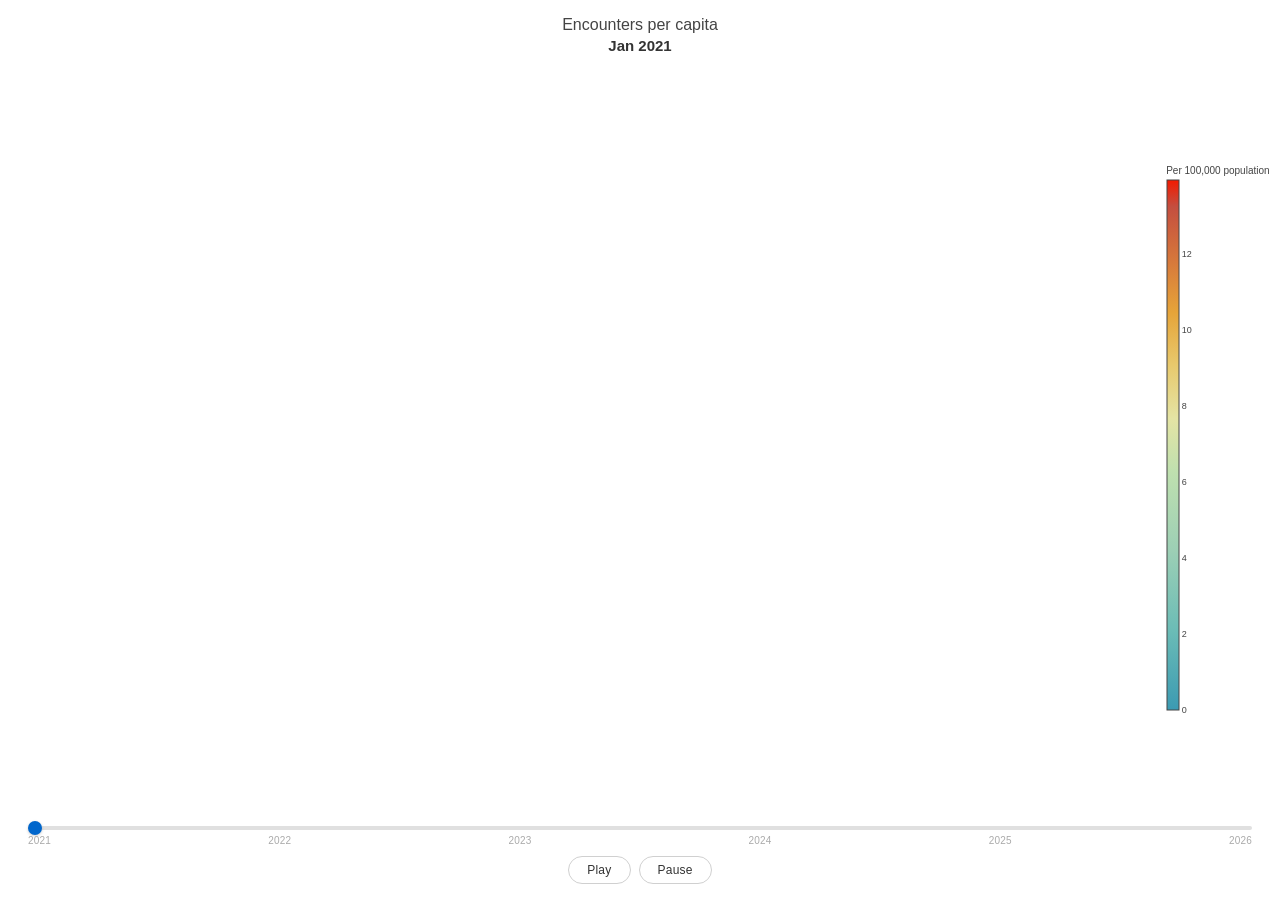
==== commit faa859ac: "Restyle play/pause as pill buttons side by side below slider" ====
--- a/assets/map/interactive_map.html
+++ b/assets/map/interactive_map.html
@@ -6,40 +6,81 @@
 <meta http-equiv="Cache-Control" content="no-cache, no-store, must-revalidate">
 <script src="https://cdn.plot.ly/plotly-2.35.2.min.js"></script>
 <style>
-html, body { margin: 0; padding: 0; width: 100%; height: 100%; overflow: hidden; }
-#map { width: 100%; height: 100%; }
-/* Make slider thumb blue */
-.slider-container .slider-group rect { fill: #0066cc !important; }
+html, body { margin: 0; padding: 0; width: 100%; height: 100%; font-family: Helvetica, Arial, sans-serif; overflow: hidden; display: flex; flex-direction: column; }
+#map { flex: 1; min-height: 0; }
+.controls { padding: 12px 24px 16px; background: #fff; }
+.slider-row { display: flex; align-items: center; gap: 0; }
+input[type=range] { flex: 1; height: 4px; -webkit-appearance: none; appearance: none; background: #e0e0e0; border-radius: 2px; outline: none; cursor: pointer; margin: 0 4px; }
+input[type=range]::-webkit-slider-thumb { -webkit-appearance: none; width: 14px; height: 14px; border-radius: 50%; background: #0066cc; cursor: pointer; box-shadow: 0 1px 3px rgba(0,0,0,0.2); }
+input[type=range]::-moz-range-thumb { width: 14px; height: 14px; border-radius: 50%; background: #0066cc; border: none; cursor: pointer; box-shadow: 0 1px 3px rgba(0,0,0,0.2); }
+.slider-labels { display: flex; justify-content: space-between; padding: 5px 4px 0; font-size: 10px; color: #aaa; letter-spacing: 0.02em; }
+.btn-row { display: flex; justify-content: center; gap: 8px; margin-top: 10px; }
+.ctrl-btn { padding: 6px 18px; border: 1px solid #d0d0d0; border-radius: 20px; background: #fff; color: #333; font-size: 12px; font-weight: 500; cursor: pointer; letter-spacing: 0.02em; transition: all 0.15s ease; }
+.ctrl-btn:hover { background: #f5f5f5; border-color: #aaa; }
+.ctrl-btn.active { background: #0066cc; color: #fff; border-color: #0066cc; }
 </style>
 </head>
 <body>
 <div id="map"></div>
+<div class="controls">
+    <div class="slider-row">
+        <input type="range" id="slider" min="0" max="62" value="0" oninput="goTo(parseInt(this.value))">
+    </div>
+    <div class="slider-labels"><span>2021</span><span>2022</span><span>2023</span><span>2024</span><span>2025</span><span>2026</span></div>
+    <div class="btn-row">
+        <button class="ctrl-btn" id="playBtn" onclick="doPlay()">Play</button>
+        <button class="ctrl-btn" id="pauseBtn" onclick="doPause()">Pause</button>
+    </div>
+</div>
 <script>
-var DATA_LABELS = ["Jan 2021", "Feb 2021", "Mar 2021", "Apr 2021", "May 2021", "Jun 2021", "Jul 2021", "Aug 2021", "Sep 2021", "Oct 2021", "Nov 2021", "Dec 2021", "Jan 2022", "Feb 2022", "Mar 2022", "Apr 2022", "May 2022", "Jun 2022", "Jul 2022", "Aug 2022", "Sep 2022", "Oct 2022", "Nov 2022", "Dec 2022", "Jan 2023", "Feb 2023", "Mar 2023", "Apr 2023", "May 2023", "Jun 2023", "Jul 2023", "Aug 2023", "Sep 2023", "Oct 2023", "Nov 2023", "Dec 2023", "Jan 2024", "Feb 2024", "Mar 2024", "Apr 2024", "May 2024", "Jun 2024", "Jul 2024", "Aug 2024", "Sep 2024", "Oct 2024", "Nov 2024", "Dec 2024", "Jan 2025", "Feb 2025", "Mar 2025", "Apr 2025", "May 2025", "Jun 2025", "Jul 2025", "Aug 2025", "Sep 2025", "Oct 2025", "Nov 2025", "Dec 2025", "Jan 2026", "Feb 2026", "Mar 2026"];
-var figure = {"data":[{"colorbar":{"len":0.75,"thickness":12,"tickfont":{"size":10},"title":{"font":{"size":10},"text":"Per 100,000\u003cbr\u003epopulation"}},"colorscale":[[0.0,"#3B9AB2"],[0.15,"#6BBCB6"],[0.3,"#9CCFB5"],[0.45,"#BFE0AF"],[0.55,"#E4E4A4"],[0.65,"#E8C96D"],[0.75,"#E6A439"],[0.85,"#D6773B"],[0.95,"#C44E3F"],[1.0,"#F21A00"]],"customdata":{"dtype":"f8","bdata":"AAAAAAAAAAAAAAAAAAAAAAAAAAAAAAAAAAAAAAAAAAAAAAAAAAAAAAAAAAAAAAAAAAAAAAAAAAAAAAAAAAAAAAAAAAAAAAAAAAAAAAAAAAAAAAAAAAAAAAAAAAAAAAAAAAAAAAAAAAAAAAAAAAAAAI\u002fC9Shcj+I\[base64]"},"hovertemplate":"\u003cb\u003e%{text}\u003c\u002fb\u003e\u003cbr\u003e%{customdata} encounters per 100,000 population\u003cextra\u003e\u003c\u002fextra\u003e","locationmode":"USA-states","locations":["AL","AZ","AR","CA","CO","CT","DE","DC","FL","GA","HI","ID","IL","IN","IA","KS","KY","LA","ME","MD","MA","MI","MN","MS","MO","MT","NE","NV","NH","NJ","NM","NY","NC","ND","OH","OK","OR","PA","RI","SC","SD","TN","TX","UT","VT","VA","WA","WV","WI","WY"],"marker":{"line":{"color":"white","width":0.5}},"text":["Alabama","Arizona","Arkansas","California","Colorado","Connecticut","Delaware","District of Columbia","Florida","Georgia","Hawaii","Idaho","Illinois","Indiana","Iowa","Kansas","Kentucky","Louisiana","Maine","Maryland","Massachusetts","Michigan","Minnesota","Mississippi","Missouri","Montana","Nebraska","Nevada","New Hampshire","New Jersey","New Mexico","New York","North Carolina","North Dakota","Ohio","Oklahoma","Oregon","Pennsylvania","Rhode Island","South Carolina","South Dakota","Tennessee","Texas","Utah","Vermont","Virginia","Washington","West Virginia","Wisconsin","Wyoming"],"z":{"dtype":"f8","bdata":"AAAAAAAAAAAAAAAAAAAAAAAAAAAAAAAAAAAAAAAAAAAAAAAAAAAAAAAAAAAAAAAAAAAAAAAAAAAAAAAAAAAAAAAAAAAAAAAAAAAAAAAAAAAAAAAAAAAAAAAAAAAAAAAAAAAAAAAAAAAAAAAAAAAAALc61HO4deI\[base64]"},"zmax":13.943131940442907,"zmin":0.0,"type":"choropleth"}],"layout":{"template":{"data":{"histogram2dcontour":[{"type":"histogram2dcontour","colorbar":{"outlinewidth":0,"ticks":""},"colorscale":[[0.0,"#0d0887"],[0.1111111111111111,"#46039f"],[0.2222222222222222,"#7201a8"],[0.3333333333333333,"#9c179e"],[0.4444444444444444,"#bd3786"],[0.5555555555555556,"#d8576b"],[0.6666666666666666,"#ed7953"],[0.7777777777777778,"#fb9f3a"],[0.8888888888888888,"#fdca26"],[1.0,"#f0f921"]]}],"choropleth":[{"type":"choropleth","colorbar":{"outlinewidth":0,"ticks":""}}],"histogram2d":[{"type":"histogram2d","colorbar":{"outlinewidth":0,"ticks":""},"colorscale":[[0.0,"#0d0887"],[0.1111111111111111,"#46039f"],[0.2222222222222222,"#7201a8"],[0.3333333333333333,"#9c179e"],[0.4444444444444444,"#bd3786"],[0.5555555555555556,"#d8576b"],[0.6666666666666666,"#ed7953"],[0.7777777777777778,"#fb9f3a"],[0.8888888888888888,"#fdca26"],[1.0,"#f0f921"]]}],"heatmap":[{"type":"heatmap","colorbar":{"outlinewidth":0,"ticks":""},"colorscale":[[0.0,"#0d0887"],[0.1111111111111111,"#46039f"],[0.2222222222222222,"#7201a8"],[0.3333333333333333,"#9c179e"],[0.4444444444444444,"#bd3786"],[0.5555555555555556,"#d8576b"],[0.6666666666666666,"#ed7953"],[0.7777777777777778,"#fb9f3a"],[0.8888888888888888,"#fdca26"],[1.0,"#f0f921"]]}],"contourcarpet":[{"type":"contourcarpet","colorbar":{"outlinewidth":0,"ticks":""}}],"contour":[{"type":"contour","colorbar":{"outlinewidth":0,"ticks":""},"colorscale":[[0.0,"#0d0887"],[0.1111111111111111,"#46039f"],[0.2222222222222222,"#7201a8"],[0.3333333333333333,"#9c179e"],[0.4444444444444444,"#bd3786"],[0.5555555555555556,"#d8576b"],[0.6666666666666666,"#ed7953"],[0.7777777777777778,"#fb9f3a"],[0.8888888888888888,"#fdca26"],[1.0,"#f0f921"]]}],"surface":[{"type":"surface","colorbar":{"outlinewidth":0,"ticks":""},"colorscale":[[0.0,"#0d0887"],[0.1111111111111111,"#46039f"],[0.2222222222222222,"#7201a8"],[0.3333333333333333,"#9c179e"],[0.4444444444444444,"#bd3786"],[0.5555555555555556,"#d8576b"],[0.6666666666666666,"#ed7953"],[0.7777777777777778,"#fb9f3a"],[0.8888888888888888,"#fdca26"],[1.0,"#f0f921"]]}],"mesh3d":[{"type":"mesh3d","colorbar":{"outlinewidth":0,"ticks":""}}],"scatter":[{"fillpattern":{"fillmode":"overlay","size":10,"solidity":0.2},"type":"scatter"}],"parcoords":[{"type":"parcoords","line":{"colorbar":{"outlinewidth":0,"ticks":""}}}],"scatterpolargl":[{"type":"scatterpolargl","marker":{"colorbar":{"outlinewidth":0,"ticks":""}}}],"bar":[{"error_x":{"color":"#2a3f5f"},"error_y":{"color":"#2a3f5f"},"marker":{"line":{"color":"#E5ECF6","width":0.5},"pattern":{"fillmode":"overlay","size":10,"solidity":0.2}},"type":"bar"}],"scattergeo":[{"type":"scattergeo","marker":{"colorbar":{"outlinewidth":0,"ticks":""}}}],"scatterpolar":[{"type":"scatterpolar","marker":{"colorbar":{"outlinewidth":0,"ticks":""}}}],"histogram":[{"marker":{"pattern":{"fillmode":"overlay","size":10,"solidity":0.2}},"type":"histogram"}],"scattergl":[{"type":"scattergl","marker":{"colorbar":{"outlinewidth":0,"ticks":""}}}],"scatter3d":[{"type":"scatter3d","line":{"colorbar":{"outlinewidth":0,"ticks":""}},"marker":{"colorbar":{"outlinewidth":0,"ticks":""}}}],"scattermap":[{"type":"scattermap","marker":{"colorbar":{"outlinewidth":0,"ticks":""}}}],"scattermapbox":[{"type":"scattermapbox","marker":{"colorbar":{"outlinewidth":0,"ticks":""}}}],"scatterternary":[{"type":"scatterternary","marker":{"colorbar":{"outlinewidth":0,"ticks":""}}}],"scattercarpet":[{"type":"scattercarpet","marker":{"colorbar":{"outlinewidth":0,"ticks":""}}}],"carpet":[{"aaxis":{"endlinecolor":"#2a3f5f","gridcolor":"white","linecolor":"white","minorgridcolor":"white","startlinecolor":"#2a3f5f"},"baxis":{"endlinecolor":"#2a3f5f","gridcolor":"white","linecolor":"white","minorgridcolor":"white","startlinecolor":"#2a3f5f"},"type":"carpet"}],"table":[{"cells":{"fill":{"color":"#EBF0F8"},"line":{"color":"white"}},"header":{"fill":{"color":"#C8D4E3"},"line":{"color":"white"}},"type":"table"}],"barpolar":[{"marker":{"line":{"color":"#E5ECF6","width":0.5},"pattern":{"fillmode":"overlay","size":10,"solidity":0.2}},"type":"barpolar"}],"pie":[{"automargin":true,"type":"pie"}]},"layout":{"autotypenumbers":"strict","colorway":["#636efa","#EF553B","#00cc96","#ab63fa","#FFA15A","#19d3f3","#FF6692","#B6E880","#FF97FF","#FECB52"],"font":{"color":"#2a3f5f"},"hovermode":"closest","hoverlabel":{"align":"left"},"paper_bgcolor":"white","plot_bgcolor":"#E5ECF6","polar":{"bgcolor":"#E5ECF6","angularaxis":{"gridcolor":"white","linecolor":"white","ticks":""},"radialaxis":{"gridcolor":"white","linecolor":"white","ticks":""}},"ternary":{"bgcolor":"#E5ECF6","aaxis":{"gridcolor":"white","linecolor":"white","ticks":""},"baxis":{"gridcolor":"white","linecolor":"white","ticks":""},"caxis":{"gridcolor":"white","linecolor":"white","ticks":""}},"coloraxis":{"colorbar":{"outlinewidth":0,"ticks":""}},"colorscale":{"sequential":[[0.0,"#0d0887"],[0.1111111111111111,"#46039f"],[0.2222222222222222,"#7201a8"],[0.3333333333333333,"#9c179e"],[0.4444444444444444,"#bd3786"],[0.5555555555555556,"#d8576b"],[0.6666666666666666,"#ed7953"],[0.7777777777777778,"#fb9f3a"],[0.8888888888888888,"#fdca26"],[1.0,"#f0f921"]],"sequentialminus":[[0.0,"#0d0887"],[0.1111111111111111,"#46039f"],[0.2222222222222222,"#7201a8"],[0.3333333333333333,"#9c179e"],[0.4444444444444444,"#bd3786"],[0.5555555555555556,"#d8576b"],[0.6666666666666666,"#ed7953"],[0.7777777777777778,"#fb9f3a"],[0.8888888888888888,"#fdca26"],[1.0,"#f0f921"]],"diverging":[[0,"#8e0152"],[0.1,"#c51b7d"],[0.2,"#de77ae"],[0.3,"#f1b6da"],[0.4,"#fde0ef"],[0.5,"#f7f7f7"],[0.6,"#e6f5d0"],[0.7,"#b8e186"],[0.8,"#7fbc41"],[0.9,"#4d9221"],[1,"#276419"]]},"xaxis":{"gridcolor":"white","linecolor":"white","ticks":"","title":{"standoff":15},"zerolinecolor":"white","automargin":true,"zerolinewidth":2},"yaxis":{"gridcolor":"white","linecolor":"white","ticks":"","title":{"standoff":15},"zerolinecolor":"white","automargin":true,"zerolinewidth":2},"scene":{"xaxis":{"backgroundcolor":"#E5ECF6","gridcolor":"white","linecolor":"white","showbackground":true,"ticks":"","zerolinecolor":"white","gridwidth":2},"yaxis":{"backgroundcolor":"#E5ECF6","gridcolor":"white","linecolor":"white","showbackground":true,"ticks":"","zerolinecolor":"white","gridwidth":2},"zaxis":{"backgroundcolor":"#E5ECF6","gridcolor":"white","linecolor":"white","showbackground":true,"ticks":"","zerolinecolor":"white","gridwidth":2}},"shapedefaults":{"line":{"color":"#2a3f5f"}},"annotationdefaults":{"arrowcolor":"#2a3f5f","arrowhead":0,"arrowwidth":1},"geo":{"bgcolor":"white","landcolor":"#E5ECF6","subunitcolor":"white","showland":true,"showlakes":true,"lakecolor":"white"},"title":{"x":0.05},"mapbox":{"style":"light"}}},"title":{"font":{"size":16,"family":"Helvetica, Arial, sans-serif"},"text":"Encounters per capita\u003cbr\u003e\u003cspan style='font-size:15px;font-weight:bold;color:#333'\u003eJan 2021\u003c\u002fspan\u003e","x":0.5,"xanchor":"center"},"geo":{"projection":{"type":"albers usa"},"lonaxis":{"showgrid":true,"gridwidth":0.5,"gridcolor":"rgba(0,0,0,0.05)","dtick":10},"lataxis":{"showgrid":true,"gridwidth":0.5,"gridcolor":"rgba(0,0,0,0.05)","dtick":5},"scope":"usa","showland":true,"landcolor":"rgb(248,248,248)","showlakes":true,"lakecolor":"rgb(255,255,255)","showframe":false},"margin":{"l":0,"r":0,"t":70,"b":110},"font":{"family":"Helvetica, Arial, sans-serif"},"autosize":true,"updatemenus":[{"buttons":[{"args":[null,{"frame":{"duration":350,"redraw":true},"fromcurrent":true,"transition":{"duration":100}}],"label":"Play","method":"animate"},{"args":[[null],{"frame":{"duration":0,"redraw":false},"mode":"immediate"}],"label":"Pause","method":"animate"}],"pad":{"t":0},"showactive":false,"type":"buttons","x":0.5,"xanchor":"center","y":-0.32,"yanchor":"top"}],"sliders":[{"active":0,"currentvalue":{"prefix":"","visible":false},"len":0.9,"pad":{"b":10,"t":30},"steps":[{"args":[["Jan 2021"],{"frame":{"duration":0,"redraw":true},"mode":"immediate"}],"label":"Jan 2021","method":"animate"},{"args":[["Feb 2021"],{"frame":{"duration":0,"redraw":true},"mode":"immediate"}],"label":"","method":"animate"},{"args":[["Mar 2021"],{"frame":{"duration":0,"redraw":true},"mode":"immediate"}],"label":"","method":"animate"},{"args":[["Apr 2021"],{"frame":{"duration":0,"redraw":true},"mode":"immediate"}],"label":"","method":"animate"},{"args":[["May 2021"],{"frame":{"duration":0,"redraw":true},"mode":"immediate"}],"label":"","method":"animate"},{"args":[["Jun 2021"],{"frame":{"duration":0,"redraw":true},"mode":"immediate"}],"label":"","method":"animate"},{"args":[["Jul 2021"],{"frame":{"duration":0,"redraw":true},"mode":"immediate"}],"label":"Jul 2021","method":"animate"},{"args":[["Aug 2021"],{"frame":{"duration":0,"redraw":true},"mode":"immediate"}],"label":"","method":"animate"},{"args":[["Sep 2021"],{"frame":{"duration":0,"redraw":true},"mode":"immediate"}],"label":"","method":"animate"},{"args":[["Oct 2021"],{"frame":{"duration":0,"redraw":true},"mode":"immediate"}],"label":"","method":"animate"},{"args":[["Nov 2021"],{"frame":{"duration":0,"redraw":true},"mode":"immediate"}],"label":"","method":"animate"},{"args":[["Dec 2021"],{"frame":{"duration":0,"redraw":true},"mode":"immediate"}],"label":"","method":"animate"},{"args":[["Jan 2022"],{"frame":{"duration":0,"redraw":true},"mode":"immediate"}],"label":"Jan 2022","method":"animate"},{"args":[["Feb 2022"],{"frame":{"duration":0,"redraw":true},"mode":"immediate"}],"label":"","method":"animate"},{"args":[["Mar 2022"],{"frame":{"duration":0,"redraw":true},"mode":"immediate"}],"label":"","method":"animate"},{"args":[["Apr 2022"],{"frame":{"duration":0,"redraw":true},"mode":"immediate"}],"label":"","method":"animate"},{"args":[["May 2022"],{"frame":{"duration":0,"redraw":true},"mode":"immediate"}],"label":"","method":"animate"},{"args":[["Jun 2022"],{"frame":{"duration":0,"redraw":true},"mode":"immediate"}],"label":"","method":"animate"},{"args":[["Jul 2022"],{"frame":{"duration":0,"redraw":true},"mode":"immediate"}],"label":"Jul 2022","method":"animate"},{"args":[["Aug 2022"],{"frame":{"duration":0,"redraw":true},"mode":"immediate"}],"label":"","method":"animate"},{"args":[["Sep 2022"],{"frame":{"duration":0,"redraw":true},"mode":"immediate"}],"label":"","method":"animate"},{"args":[["Oct 2022"],{"frame":{"duration":0,"redraw":true},"mode":"immediate"}],"label":"","method":"animate"},{"args":[["Nov 2022"],{"frame":{"duration":0,"redraw":true},"mode":"immediate"}],"label":"","method":"animate"},{"args":[["Dec 2022"],{"frame":{"duration":0,"redraw":true},"mode":"immediate"}],"label":"","method":"animate"},{"args":[["Jan 2023"],{"frame":{"duration":0,"redraw":true},"mode":"immediate"}],"label":"Jan 2023","method":"animate"},{"args":[["Feb 2023"],{"frame":{"duration":0,"redraw":true},"mode":"immediate"}],"label":"","method":"animate"},{"args":[["Mar 2023"],{"frame":{"duration":0,"redraw":true},"mode":"immediate"}],"label":"","method":"animate"},{"args":[["Apr 2023"],{"frame":{"duration":0,"redraw":true},"mode":"immediate"}],"label":"","method":"animate"},{"args":[["May 2023"],{"frame":{"duration":0,"redraw":true},"mode":"immediate"}],"label":"","method":"animate"},{"args":[["Jun 2023"],{"frame":{"duration":0,"redraw":true},"mode":"immediate"}],"label":"","method":"animate"},{"args":[["Jul 2023"],{"frame":{"duration":0,"redraw":true},"mode":"immediate"}],"label":"Jul 2023","method":"animate"},{"args":[["Aug 2023"],{"frame":{"duration":0,"redraw":true},"mode":"immediate"}],"label":"","method":"animate"},{"args":[["Sep 2023"],{"frame":{"duration":0,"redraw":true},"mode":"immediate"}],"label":"","method":"animate"},{"args":[["Oct 2023"],{"frame":{"duration":0,"redraw":true},"mode":"immediate"}],"label":"","method":"animate"},{"args":[["Nov 2023"],{"frame":{"duration":0,"redraw":true},"mode":"immediate"}],"label":"","method":"animate"},{"args":[["Dec 2023"],{"frame":{"duration":0,"redraw":true},"mode":"immediate"}],"label":"","method":"animate"},{"args":[["Jan 2024"],{"frame":{"duration":0,"redraw":true},"mode":"immediate"}],"label":"Jan 2024","method":"animate"},{"args":[["Feb 2024"],{"frame":{"duration":0,"redraw":true},"mode":"immediate"}],"label":"","method":"animate"},{"args":[["Mar 2024"],{"frame":{"duration":0,"redraw":true},"mode":"immediate"}],"label":"","method":"animate"},{"args":[["Apr 2024"],{"frame":{"duration":0,"redraw":true},"mode":"immediate"}],"label":"","method":"animate"},{"args":[["May 2024"],{"frame":{"duration":0,"redraw":true},"mode":"immediate"}],"label":"","method":"animate"},{"args":[["Jun 2024"],{"frame":{"duration":0,"redraw":true},"mode":"immediate"}],"label":"","method":"animate"},{"args":[["Jul 2024"],{"frame":{"duration":0,"redraw":true},"mode":"immediate"}],"label":"Jul 2024","method":"animate"},{"args":[["Aug 2024"],{"frame":{"duration":0,"redraw":true},"mode":"immediate"}],"label":"","method":"animate"},{"args":[["Sep 2024"],{"frame":{"duration":0,"redraw":true},"mode":"immediate"}],"label":"","method":"animate"},{"args":[["Oct 2024"],{"frame":{"duration":0,"redraw":true},"mode":"immediate"}],"label":"","method":"animate"},{"args":[["Nov 2024"],{"frame":{"duration":0,"redraw":true},"mode":"immediate"}],"label":"","method":"animate"},{"args":[["Dec 2024"],{"frame":{"duration":0,"redraw":true},"mode":"immediate"}],"label":"","method":"animate"},{"args":[["Jan 2025"],{"frame":{"duration":0,"redraw":true},"mode":"immediate"}],"label":"Jan 2025","method":"animate"},{"args":[["Feb 2025"],{"frame":{"duration":0,"redraw":true},"mode":"immediate"}],"label":"","method":"animate"},{"args":[["Mar 2025"],{"frame":{"duration":0,"redraw":true},"mode":"immediate"}],"label":"","method":"animate"},{"args":[["Apr 2025"],{"frame":{"duration":0,"redraw":true},"mode":"immediate"}],"label":"","method":"animate"},{"args":[["May 2025"],{"frame":{"duration":0,"redraw":true},"mode":"immediate"}],"label":"","method":"animate"},{"args":[["Jun 2025"],{"frame":{"duration":0,"redraw":true},"mode":"immediate"}],"label":"","method":"animate"},{"args":[["Jul 2025"],{"frame":{"duration":0,"redraw":true},"mode":"immediate"}],"label":"Jul 2025","method":"animate"},{"args":[["Aug 2025"],{"frame":{"duration":0,"redraw":true},"mode":"immediate"}],"label":"","method":"animate"},{"args":[["Sep 2025"],{"frame":{"duration":0,"redraw":true},"mode":"immediate"}],"label":"","method":"animate"},{"args":[["Oct 2025"],{"frame":{"duration":0,"redraw":true},"mode":"immediate"}],"label":"","method":"animate"},{"args":[["Nov 2025"],{"frame":{"duration":0,"redraw":true},"mode":"immediate"}],"label":"","method":"animate"},{"args":[["Dec 2025"],{"frame":{"duration":0,"redraw":true},"mode":"immediate"}],"label":"","method":"animate"},{"args":[["Jan 2026"],{"frame":{"duration":0,"redraw":true},"mode":"immediate"}],"label":"Jan 2026","method":"animate"},{"args":[["Feb 2026"],{"frame":{"duration":0,"redraw":true},"mode":"immediate"}],"label":"","method":"animate"},{"args":[["Mar 2026"],{"frame":{"duration":0,"redraw":true},"mode":"immediate"}],"label":"","method":"animate"}],"x":0.05,"xanchor":"left","y":-0.05,"yanchor":"top"}]},"frames":[{"data":[{"colorbar":{"len":0.75,"thickness":12,"tickfont":{"size":10},"title":{"font":{"size":10},"text":"Per 100,000\u003cbr\u003epopulation"}},"colorscale":[[0.0,"#3B9AB2"],[0.15,"#6BBCB6"],[0.3,"#9CCFB5"],[0.45,"#BFE0AF"],[0.55,"#E4E4A4"],[0.65,"#E8C96D"],[0.75,"#E6A439"],[0.85,"#D6773B"],[0.95,"#C44E3F"],[1.0,"#F21A00"]],"customdata":{"dtype":"f8","bdata":"AAAAAAAAAAAAAAAAAAAAAAAAAAAAAAAAAAAAAAAAAAAAAAAAAAAAAAAAAAAAAAAAAAAAAAAAAAAAAAAAAAAAAAAAAAAAAAAAAAAAAAAAAAAAAAAAAAAAAAAAAAAAAAAAAAAAAAAAAAAAAAAAAAAAAI\u002fC9Shcj+I\[base64]"},"hovertemplate":"\u003cb\u003e%{text}\u003c\u002fb\u003e\u003cbr\u003e%{customdata} encounters per 100,000 population\u003cextra\u003e\u003c\u002fextra\u003e","locationmode":"USA-states","locations":["AL","AZ","AR","CA","CO","CT","DE","DC","FL","GA","HI","ID","IL","IN","IA","KS","KY","LA","ME","MD","MA","MI","MN","MS","MO","MT","NE","NV","NH","NJ","NM","NY","NC","ND","OH","OK","OR","PA","RI","SC","SD","TN","TX","UT","VT","VA","WA","WV","WI","WY"],"marker":{"line":{"color":"white","width":0.5}},"text":["Alabama","Arizona","Arkansas","California","Colorado","Connecticut","Delaware","District of Columbia","Florida","Georgia","Hawaii","Idaho","Illinois","Indiana","Iowa","Kansas","Kentucky","Louisiana","Maine","Maryland","Massachusetts","Michigan","Minnesota","Mississippi","Missouri","Montana","Nebraska","Nevada","New Hampshire","New Jersey","New Mexico","New York","North Carolina","North Dakota","Ohio","Oklahoma","Oregon","Pennsylvania","Rhode Island","South Carolina","South Dakota","Tennessee","Texas","Utah","Vermont","Virginia","Washington","West Virginia","Wisconsin","Wyoming"],"z":{"dtype":"f8","bdata":"AAAAAAAAAAAAAAAAAAAAAAAAAAAAAAAAAAAAAAAAAAAAAAAAAAAAAAAAAAAAAAAAAAAAAAAAAAAAAAAAAAAAAAAAAAAAAAAAAAAAAAAAAAAAAAAAAAAAAAAAAAAAAAAAAAAAAAAAAAAAAAAAAAAAALc61HO4deI\[base64]"},"zmax":13.943131940442907,"zmin":0.0,"type":"choropleth"}],"name":"Jan 2021"},{"data":[{"colorbar":{"len":0.75,"thickness":12,"tickfont":{"size":10},"title":{"font":{"size":10},"text":"Per 100,000\u003cbr\u003epopulation"}},"colorscale":[[0.0,"#3B9AB2"],[0.15,"#6BBCB6"],[0.3,"#9CCFB5"],[0.45,"#BFE0AF"],[0.55,"#E4E4A4"],[0.65,"#E8C96D"],[0.75,"#E6A439"],[0.85,"#D6773B"],[0.95,"#C44E3F"],[1.0,"#F21A00"]],"customdata":{"dtype":"f8","bdata":"AAAAAAAAAAAAAAAAAAAAAAAAAAAAAAAAuB6F61G4rj8AAAAAAAAAAAAAAAAAAAAAAAAAAAAAAAAAAAAAAAAAAAAAAAAAAAAAAAAAAAAAAAAAAAAAAAAAAAAAAAAAAAAAAAAAAAAAAAAAAAAAAAAAALgehetRuPY\u002fAAAAAAAAAAAAAAAAAAAAAHE9CtejcN0\[base64]"},"hovertemplate":"\u003cb\u003e%{text}\u003c\u002fb\u003e\u003cbr\u003e%{customdata} encounters per 100,000 population\u003cextra\u003e\u003c\u002fextra\u003e","locationmode":"USA-states","locations":["AL","AZ","AR","CA","CO","CT","DE","DC","FL","GA","HI","ID","IL","IN","IA","KS","KY","LA","ME","MD","MA","MI","MN","MS","MO","MT","NE","NV","NH","NJ","NM","NY","NC","ND","OH","OK","OR","PA","RI","SC","SD","TN","TX","UT","VT","VA","WA","WV","WI","WY"],"marker":{"line":{"color":"white","width":0.5}},"text":["Alabama","Arizona","Arkansas","California","Colorado","Connecticut","Delaware","District of Columbia","Florida","Georgia","Hawaii","Idaho","Illinois","Indiana","Iowa","Kansas","Kentucky","Louisiana","Maine","Maryland","Massachusetts","Michigan","Minnesota","Mississippi","Missouri","Montana","Nebraska","Nevada","New Hampshire","New Jersey","New Mexico","New York","North Carolina","North Dakota","Ohio","Oklahoma","Oregon","Pennsylvania","Rhode Island","South Carolina","South Dakota","Tennessee","Texas","Utah","Vermont","Virginia","Washington","West Virginia","Wisconsin","Wyoming"],"z":{"dtype":"f8","bdata":"AAAAAAAAAAAAAAAAAAAAAAAAAAAAAAAAK1vP7mh\u002fsD8AAAAAAAAAAAAAAAAAAAAAAAAAAAAAAAAAAAAAAAAAAAAAAAAAAAAAAAAAAAAAAAAAAAAAAAAAAAAAAAAAAAAAAAAAAAAAAAAAAAAAAAAAAOCN4Xa\u002fp\u002fY\u002fAAAAAAAAAAAAAAAAAAAAAOnmy1H7ft0\[base64]"},"zmax":13.943131940442907,"zmin":0.0,"type":"choropleth"}],"name":"Feb 2021"},{"data":[{"colorbar":{"len":0.75,"thickness":12,"tickfont":{"size":10},"title":{"font":{"size":10},"text":"Per 100,000\u003cbr\u003epopulation"}},"colorscale":[[0.0,"#3B9AB2"],[0.15,"#6BBCB6"],[0.3,"#9CCFB5"],[0.45,"#BFE0AF"],[0.55,"#E4E4A4"],[0.65,"#E8C96D"],[0.75,"#E6A439"],[0.85,"#D6773B"],[0.95,"#C44E3F"],[1.0,"#F21A00"]],"customdata":{"dtype":"f8","bdata":"AAAAAAAAAAAAAAAAAAAAAAAAAAAAAAAA4XoUrkfhyj8AAAAAAAAAAAAAAAAAAAAAAAAAAAAAAAAAAAAAAAAAAAAAAAAAAAAAAAAAAAAAAAAAAAAAAAAAAAAAAAAAAAAAAAAAAAAAAAAAAAAAAAAAAArXo3A9Cvc\[base64]"},"hovertemplate":"\u003cb\u003e%{text}\u003c\u002fb\u003e\u003cbr\u003e%{customdata} encounters per 100,000 population\u003cextra\u003e\u003c\u002fextra\u003e","locationmode":"USA-states","locations":["AL","AZ","AR","CA","CO","CT","DE","DC","FL","GA","HI","ID","IL","IN","IA","KS","KY","LA","ME","MD","MA","MI","MN","MS","MO","MT","NE","NV","NH","NJ","NM","NY","NC","ND","OH","OK","OR","PA","RI","SC","SD","TN","TX","UT","VT","VA","WA","WV","WI","WY"],"marker":{"line":{"color":"white","width":0.5}},"text":["Alabama","Arizona","Arkansas","California","Colorado","Connecticut","Delaware","District of Columbia","Florida","Georgia","Hawaii","Idaho","Illinois","Indiana","Iowa","Kansas","Kentucky","Louisiana","Maine","Maryland","Massachusetts","Michigan","Minnesota","Mississippi","Missouri","Montana","Nebraska","Nevada","New Hampshire","New Jersey","New Mexico","New York","North Carolina","North Dakota","Ohio","Oklahoma","Oregon","Pennsylvania","Rhode Island","South Carolina","South Dakota","Tennessee","Texas","Utah","Vermont","Virginia","Washington","West Virginia","Wisconsin","Wyoming"],"z":{"dtype":"f8","bdata":"AAAAAAAAAAAAAAAAAAAAAAAAAAAAAAAAEcVLsXRlyj8AAAAAAAAAAAAAAAAAAAAAAAAAAAAAAAAAAAAAAAAAAAAAAAAAAAAAAAAAAAAAAAAAAAAAAAAAAAAAAAAAAAAAAAAAAAAAAAAAAAAAAAAAAGVJyZAmE\u002fc\[base64]"},"zmax":13.943131940442907,"zmin":0.0,"type":"choropleth"}],"name":"Mar 2021"},{"data":[{"colorbar":{"len":0.75,"thickness":12,"tickfont":{"size":10},"title":{"font":{"size":10},"text":"Per 100,000\u003cbr\u003epopulation"}},"colorscale":[[0.0,"#3B9AB2"],[0.15,"#6BBCB6"],[0.3,"#9CCFB5"],[0.45,"#BFE0AF"],[0.55,"#E4E4A4"],[0.65,"#E8C96D"],[0.75,"#E6A439"],[0.85,"#D6773B"],[0.95,"#C44E3F"],[1.0,"#F21A00"]],"customdata":{"dtype":"f8","bdata":"AAAAAAAAAAAAAAAAAAAAAAAAAAAAAAAAMzMzMzMz0z8AAAAAAAAAAAAAAAAAAAAAAAAAAAAAAAAAAAAAAAAAAAAAAAAAAAAAAAAAAAAAAAAAAAAAAAAAAAAAAAAAAAAAAAAAAAAAAAAAAAAAAAAAAIXrUbgehfc\[base64]"},"hovertemplate":"\u003cb\u003e%{text}\u003c\u002fb\u003e\u003cbr\u003e%{customdata} encounters per 100,000 population\u003cextra\u003e\u003c\u002fextra\u003e","locationmode":"USA-states","locations":["AL","AZ","AR","CA","CO","CT","DE","DC","FL","GA","HI","ID","IL","IN","IA","KS","KY","LA","ME","MD","MA","MI","MN","MS","MO","MT","NE","NV","NH","NJ","NM","NY","NC","ND","OH","OK","OR","PA","RI","SC","SD","TN","TX","UT","VT","VA","WA","WV","WI","WY"],"marker":{"line":{"color":"white","width":0.5}},"text":["Alabama","Arizona","Arkansas","California","Colorado","Connecticut","Delaware","District of Columbia","Florida","Georgia","Hawaii","Idaho","Illinois","Indiana","Iowa","Kansas","Kentucky","Louisiana","Maine","Maryland","Massachusetts","Michigan","Minnesota","Mississippi","Missouri","Montana","Nebraska","Nevada","New Hampshire","New Jersey","New Mexico","New York","North Carolina","North Dakota","Ohio","Oklahoma","Oregon","Pennsylvania","Rhode Island","South Carolina","South Dakota","Tennessee","Texas","Utah","Vermont","Virginia","Washington","West Virginia","Wisconsin","Wyoming"],"z":{"dtype":"f8","bdata":"AAAAAAAAAAAAAAAAAAAAAAAAAAAAAAAApHVu3+v40j8AAAAAAAAAAAAAAAAAAAAAAAAAAAAAAAAAAAAAAAAAAAAAAAAAAAAAAAAAAAAAAAAAAAAAAAAAAAAAAAAAAAAAAAAAAAAAAAAAAAAAAAAAAOkEsaqNfvc\[base64]"},"zmax":13.943131940442907,"zmin":0.0,"type":"choropleth"}],"name":"Apr 2021"},{"data":[{"colorbar":{"len":0.75,"thickness":12,"tickfont":{"size":10},"title":{"font":{"size":10},"text":"Per 100,000\u003cbr\u003epopulation"}},"colorscale":[[0.0,"#3B9AB2"],[0.15,"#6BBCB6"],[0.3,"#9CCFB5"],[0.45,"#BFE0AF"],[0.55,"#E4E4A4"],[0.65,"#E8C96D"],[0.75,"#E6A439"],[0.85,"#D6773B"],[0.95,"#C44E3F"],[1.0,"#F21A00"]],"customdata":{"dtype":"f8","bdata":"AAAAAAAAAAAAAAAAAAAAAAAAAAAAAAAA4XoUrkfhyj8AAAAAAAAAAAAAAAAAAAAAAAAAAAAAAAAAAAAAAAAAAAAAAAAAAAAAAAAAAAAAAAAAAAAAAAAAAAAAAAAAAAAAAAAAAAAAAAAAAAAAAAAAAOF6FK5H4fI\u002fAAAAAAAAAAAAAAAAAAAAAHsUrkfhevQ\[base64]"},"hovertemplate":"\u003cb\u003e%{text}\u003c\u002fb\u003e\u003cbr\u003e%{customdata} encounters per 100,000 population\u003cextra\u003e\u003c\u002fextra\u003e","locationmode":"USA-states","locations":["AL","AZ","AR","CA","CO","CT","DE","DC","FL","GA","HI","ID","IL","IN","IA","KS","KY","LA","ME","MD","MA","MI","MN","MS","MO","MT","NE","NV","NH","NJ","NM","NY","NC","ND","OH","OK","OR","PA","RI","SC","SD","TN","TX","UT","VT","VA","WA","WV","WI","WY"],"marker":{"line":{"color":"white","width":0.5}},"text":["Alabama","Arizona","Arkansas","California","Colorado","Connecticut","Delaware","District of Columbia","Florida","Georgia","Hawaii","Idaho","Illinois","Indiana","Iowa","Kansas","Kentucky","Louisiana","Maine","Maryland","Massachusetts","Michigan","Minnesota","Mississippi","Missouri","Montana","Nebraska","Nevada","New Hampshire","New Jersey","New Mexico","New York","North Carolina","North Dakota","Ohio","Oklahoma","Oregon","Pennsylvania","Rhode Island","South Carolina","South Dakota","Tennessee","Texas","Utah","Vermont","Virginia","Washington","West Virginia","Wisconsin","Wyoming"],"z":{"dtype":"f8","bdata":"AAAAAAAAAAAAAAAAAAAAAAAAAAAAAAAAR+2uOAR\u002fyz8AAAAAAAAAAAAAAAAAAAAAAAAAAAAAAAAAAAAAAAAAAAAAAAAAAAAAAAAAAAAAAAAAAAAAAAAAAAAAAAAAAAAAAAAAAAAAAAAAAAAAAAAAADv2u40f4fI\u002fAAAAAAAAAAAAAAAAAAAAALLLPgc0cvQ\[base64]"},"zmax":13.943131940442907,"zmin":0.0,"type":"choropleth"}],"name":"May 2021"},{"data":[{"colorbar":{"len":0.75,"thickness":12,"tickfont":{"size":10},"title":{"font":{"size":10},"text":"Per 100,000\u003cbr\u003epopulation"}},"colorscale":[[0.0,"#3B9AB2"],[0.15,"#6BBCB6"],[0.3,"#9CCFB5"],[0.45,"#BFE0AF"],[0.55,"#E4E4A4"],[0.65,"#E8C96D"],[0.75,"#E6A439"],[0.85,"#D6773B"],[0.95,"#C44E3F"],[1.0,"#F21A00"]],"customdata":{"dtype":"f8","bdata":"AAAAAAAAAAAAAAAAAAAAAAAAAAAAAAAA16NwPQrX0z8AAAAAAAAAAAAAAAAAAAAAAAAAAAAAAAAAAAAAAAAAAAAAAAAAAAAAAAAAAAAAAAAAAAAAAAAAAAAAAAAAAAAAAAAAAAAAAAAAAAAAAAAAAMP1KFyPwvU\[base64]"},"hovertemplate":"\u003cb\u003e%{text}\u003c\u002fb\u003e\u003cbr\u003e%{customdata} encounters per 100,000 population\u003cextra\u003e\u003c\u002fextra\u003e","locationmode":"USA-states","locations":["AL","AZ","AR","CA","CO","CT","DE","DC","FL","GA","HI","ID","IL","IN","IA","KS","KY","LA","ME","MD","MA","MI","MN","MS","MO","MT","NE","NV","NH","NJ","NM","NY","NC","ND","OH","OK","OR","PA","RI","SC","SD","TN","TX","UT","VT","VA","WA","WV","WI","WY"],"marker":{"line":{"color":"white","width":0.5}},"text":["Alabama","Arizona","Arkansas","California","Colorado","Connecticut","Delaware","District of Columbia","Florida","Georgia","Hawaii","Idaho","Illinois","Indiana","Iowa","Kansas","Kentucky","Louisiana","Maine","Maryland","Massachusetts","Michigan","Minnesota","Mississippi","Missouri","Montana","Nebraska","Nevada","New Hampshire","New Jersey","New Mexico","New York","North Carolina","North Dakota","Ohio","Oklahoma","Oregon","Pennsylvania","Rhode Island","South Carolina","South Dakota","Tennessee","Texas","Utah","Vermont","Virginia","Washington","West Virginia","Wisconsin","Wyoming"],"z":{"dtype":"f8","bdata":"AAAAAAAAAAAAAAAAAAAAAAAAAAAAAAAA2p3RZnsS1D8AAAAAAAAAAAAAAAAAAAAAAAAAAAAAAAAAAAAAAAAAAAAAAAAAAAAAAAAAAAAAAAAAAAAAAAAAAAAAAAAAAAAAAAAAAAAAAAAAAAAAAAAAANgWEkPx0PU\[base64]"},"zmax":13.943131940442907,"zmin":0.0,"type":"choropleth"}],"name":"Jun 2021"},{"data":[{"colorbar":{"len":0.75,"thickness":12,"tickfont":{"size":10},"title":{"font":{"size":10},"text":"Per 100,000\u003cbr\u003epopulation"}},"colorscale":[[0.0,"#3B9AB2"],[0.15,"#6BBCB6"],[0.3,"#9CCFB5"],[0.45,"#BFE0AF"],[0.55,"#E4E4A4"],[0.65,"#E8C96D"],[0.75,"#E6A439"],[0.85,"#D6773B"],[0.95,"#C44E3F"],[1.0,"#F21A00"]],"customdata":{"dtype":"f8","bdata":"AAAAAAAAAAAAAAAAAAAAAAAAAAAAAAAAH4XrUbge1T8AAAAAAAAAAAAAAAAAAAAAAAAAAAAAAAAAAAAAAAAAAAAAAAAAAAAAAAAAAAAAAAAAAAAAAAAAAAAAAAAAAAAAAAAAAAAAAAAAAAAAAAAAAJqZmZmZmfk\u002fAAAAAAAAAAAAAAAAAAAAANejcD0K1\u002fs\[base64]"},"hovertemplate":"\u003cb\u003e%{text}\u003c\u002fb\u003e\u003cbr\u003e%{customdata} encounters per 100,000 population\u003cextra\u003e\u003c\u002fextra\u003e","locationmode":"USA-states","locations":["AL","AZ","AR","CA","CO","CT","DE","DC","FL","GA","HI","ID","IL","IN","IA","KS","KY","LA","ME","MD","MA","MI","MN","MS","MO","MT","NE","NV","NH","NJ","NM","NY","NC","ND","OH","OK","OR","PA","RI","SC","SD","TN","TX","UT","VT","VA","WA","WV","WI","WY"],"marker":{"line":{"color":"white","width":0.5}},"text":["Alabama","Arizona","Arkansas","California","Colorado","Connecticut","Delaware","District of Columbia","Florida","Georgia","Hawaii","Idaho","Illinois","Indiana","Iowa","Kansas","Kentucky","Louisiana","Maine","Maryland","Massachusetts","Michigan","Minnesota","Mississippi","Missouri","Montana","Nebraska","Nevada","New Hampshire","New Jersey","New Mexico","New York","North Carolina","North Dakota","Ohio","Oklahoma","Oregon","Pennsylvania","Rhode Island","South Carolina","South Dakota","Tennessee","Texas","Utah","Vermont","Virginia","Washington","West Virginia","Wisconsin","Wyoming"],"z":{"dtype":"f8","bdata":"AAAAAAAAAAAAAAAAAAAAAAAAAAAAAAAAA\u002fxbDKfl1D8AAAAAAAAAAAAAAAAAAAAAAAAAAAAAAAAAAAAAAAAAAAAAAAAAAAAAAAAAAAAAAAAAAAAAAAAAAAAAAAAAAAAAAAAAAAAAAAAAAAAAAAAAAH6uNyyRl\u002fk\u002fAAAAAAAAAAAAAAAAAAAAAGzFsdvy0fs\[base64]"},"zmax":13.943131940442907,"zmin":0.0,"type":"choropleth"}],"name":"Jul 2021"},{"data":[{"colorbar":{"len":0.75,"thickness":12,"tickfont":{"size":10},"title":{"font":{"size":10},"text":"Per 100,000\u003cbr\u003epopulation"}},"colorscale":[[0.0,"#3B9AB2"],[0.15,"#6BBCB6"],[0.3,"#9CCFB5"],[0.45,"#BFE0AF"],[0.55,"#E4E4A4"],[0.65,"#E8C96D"],[0.75,"#E6A439"],[0.85,"#D6773B"],[0.95,"#C44E3F"],[1.0,"#F21A00"]],"customdata":{"dtype":"f8","bdata":"AAAAAAAAAAAAAAAAAAAAAAAAAAAAAAAAKVyPwvUovD8AAAAAAAAAAAAAAAAAAAAAAAAAAAAAAAAAAAAAAAAAAAAAAAAAAAAAAAAAAAAAAAAAAAAAAAAAAAAAAAAAAAAAAAAAAAAAAAAAAAAAAAAAAFK4HoXrUfg\u002fAAAAAAAAAAAAAAAAAAAAAClcj8L1KOQ\[base64]"},"hovertemplate":"\u003cb\u003e%{text}\u003c\u002fb\u003e\u003cbr\u003e%{customdata} encounters per 100,000 population\u003cextra\u003e\u003c\u002fextra\u003e","locationmode":"USA-states","locations":["AL","AZ","AR","CA","CO","CT","DE","DC","FL","GA","HI","ID","IL","IN","IA","KS","KY","LA","ME","MD","MA","MI","MN","MS","MO","MT","NE","NV","NH","NJ","NM","NY","NC","ND","OH","OK","OR","PA","RI","SC","SD","TN","TX","UT","VT","VA","WA","WV","WI","WY"],"marker":{"line":{"color":"white","width":0.5}},"text":["Alabama","Arizona","Arkansas","California","Colorado","Connecticut","Delaware","District of Columbia","Florida","Georgia","Hawaii","Idaho","Illinois","Indiana","Iowa","Kansas","Kentucky","Louisiana","Maine","Maryland","Massachusetts","Michigan","Minnesota","Mississippi","Missouri","Montana","Nebraska","Nevada","New Hampshire","New Jersey","New Mexico","New York","North Carolina","North Dakota","Ohio","Oklahoma","Oregon","Pennsylvania","Rhode Island","South Carolina","South Dakota","Tennessee","Texas","Utah","Vermont","Virginia","Washington","West Virginia","Wisconsin","Wyoming"],"z":{"dtype":"f8","bdata":"AAAAAAAAAAAAAAAAAAAAAAAAAAAAAAAAR+2uOAR\u002fuz8AAAAAAAAAAAAAAAAAAAAAAAAAAAAAAAAAAAAAAAAAAAAAAAAAAAAAAAAAAAAAAAAAAAAAAAAAAAAAAAAAAAAAAAAAAAAAAAAAAAAAAAAAAPJ7gN5bVfg\u002fAAAAAAAAAAAAAAAAAAAAAM2ROYllHOQ\[base64]"},"zmax":13.943131940442907,"zmin":0.0,"type":"choropleth"}],"name":"Aug 2021"},{"data":[{"colorbar":{"len":0.75,"thickness":12,"tickfont":{"size":10},"title":{"font":{"size":10},"text":"Per 100,000\u003cbr\u003epopulation"}},"colorscale":[[0.0,"#3B9AB2"],[0.15,"#6BBCB6"],[0.3,"#9CCFB5"],[0.45,"#BFE0AF"],[0.55,"#E4E4A4"],[0.65,"#E8C96D"],[0.75,"#E6A439"],[0.85,"#D6773B"],[0.95,"#C44E3F"],[1.0,"#F21A00"]],"customdata":{"dtype":"f8","bdata":"AAAAAAAAAAAAAAAAAAAAAAAAAAAAAAAAKVyPwvUovD8AAAAAAAAAAAAAAAAAAAAAAAAAAAAAAAAAAAAAAAAAAAAAAAAAAAAAAAAAAAAAAAAAAAAAAAAAAAAAAAAAAAAAAAAAAAAAAAAAAAAAAAAAABSuR+F6FPI\[base64]"},"hovertemplate":"\u003cb\u003e%{text}\u003c\u002fb\u003e\u003cbr\u003e%{customdata} encounters per 100,000 population\u003cextra\u003e\u003c\u002fextra\u003e","locationmode":"USA-states","locations":["AL","AZ","AR","CA","CO","CT","DE","DC","FL","GA","HI","ID","IL","IN","IA","KS","KY","LA","ME","MD","MA","MI","MN","MS","MO","MT","NE","NV","NH","NJ","NM","NY","NC","ND","OH","OK","OR","PA","RI","SC","SD","TN","TX","UT","VT","VA","WA","WV","WI","WY"],"marker":{"line":{"color":"white","width":0.5}},"text":["Alabama","Arizona","Arkansas","California","Colorado","Connecticut","Delaware","District of Columbia","Florida","Georgia","Hawaii","Idaho","Illinois","Indiana","Iowa","Kansas","Kentucky","Louisiana","Maine","Maryland","Massachusetts","Michigan","Minnesota","Mississippi","Missouri","Montana","Nebraska","Nevada","New Hampshire","New Jersey","New Mexico","New York","North Carolina","North Dakota","Ohio","Oklahoma","Oregon","Pennsylvania","Rhode Island","South Carolina","South Dakota","Tennessee","Texas","Utah","Vermont","Virginia","Washington","West Virginia","Wisconsin","Wyoming"],"z":{"dtype":"f8","bdata":"AAAAAAAAAAAAAAAAAAAAAAAAAAAAAAAAfRUSwJOYvD8AAAAAAAAAAAAAAAAAAAAAAAAAAAAAAAAAAAAAAAAAAAAAAAAAAAAAAAAAAAAAAAAAAAAAAAAAAAAAAAAAAAAAAAAAAAAAAAAAAAAAAAAAADN\u002f7FlRCvI\[base64]"},"zmax":13.943131940442907,"zmin":0.0,"type":"choropleth"}],"name":"Sep 2021"},{"data":[{"colorbar":{"len":0.75,"thickness":12,"tickfont":{"size":10},"title":{"font":{"size":10},"text":"Per 100,000\u003cbr\u003epopulation"}},"colorscale":[[0.0,"#3B9AB2"],[0.15,"#6BBCB6"],[0.3,"#9CCFB5"],[0.45,"#BFE0AF"],[0.55,"#E4E4A4"],[0.65,"#E8C96D"],[0.75,"#E6A439"],[0.85,"#D6773B"],[0.95,"#C44E3F"],[1.0,"#F21A00"]],"customdata":{"dtype":"f8","bdata":"AAAAAAAAAAAAAAAAAAAAAAAAAAAAAAAA7FG4HoXrsT8AAAAAAAAAAAAAAAAAAAAAAAAAAAAAAAAAAAAAAAAAAAAAAAAAAAAAAAAAAAAAAAAAAAAAAAAAAAAAAAAAAAAAAAAAAAAAAAAAAAAAAAAAAJqZmZmZmfk\u002fAAAAAAAAAAAAAAAAAAAAAEjhehSuR9E\[base64]"},"hovertemplate":"\u003cb\u003e%{text}\u003c\u002fb\u003e\u003cbr\u003e%{customdata} encounters per 100,000 population\u003cextra\u003e\u003c\u002fextra\u003e","locationmode":"USA-states","locations":["AL","AZ","AR","CA","CO","CT","DE","DC","FL","GA","HI","ID","IL","IN","IA","KS","KY","LA","ME","MD","MA","MI","MN","MS","MO","MT","NE","NV","NH","NJ","NM","NY","NC","ND","OH","OK","OR","PA","RI","SC","SD","TN","TX","UT","VT","VA","WA","WV","WI","WY"],"marker":{"line":{"color":"white","width":0.5}},"text":["Alabama","Arizona","Arkansas","California","Colorado","Connecticut","Delaware","District of Columbia","Florida","Georgia","Hawaii","Idaho","Illinois","Indiana","Iowa","Kansas","Kentucky","Louisiana","Maine","Maryland","Massachusetts","Michigan","Minnesota","Mississippi","Missouri","Montana","Nebraska","Nevada","New Hampshire","New Jersey","New Mexico","New York","North Carolina","North Dakota","Ohio","Oklahoma","Oregon","Pennsylvania","Rhode Island","South Carolina","South Dakota","Tennessee","Texas","Utah","Vermont","Virginia","Washington","West Virginia","Wisconsin","Wyoming"],"z":{"dtype":"f8","bdata":"AAAAAAAAAAAAAAAAAAAAAAAAAAAAAAAAlquV\u002fYeysj8AAAAAAAAAAAAAAAAAAAAAAAAAAAAAAAAAAAAAAAAAAAAAAAAAAAAAAAAAAAAAAAAAAAAAAAAAAAAAAAAAAAAAAAAAAAAAAAAAAAAAAAAAAH6uNyyRl\u002fk\u002fAAAAAAAAAAAAAAAAAAAAAKHCD5nxbdE\[base64]"},"zmax":13.943131940442907,"zmin":0.0,"type":"choropleth"}],"name":"Oct 2021"},{"data":[{"colorbar":{"len":0.75,"thickness":12,"tickfont":{"size":10},"title":{"font":{"size":10},"text":"Per 100,000\u003cbr\u003epopulation"}},"colorscale":[[0.0,"#3B9AB2"],[0.15,"#6BBCB6"],[0.3,"#9CCFB5"],[0.45,"#BFE0AF"],[0.55,"#E4E4A4"],[0.65,"#E8C96D"],[0.75,"#E6A439"],[0.85,"#D6773B"],[0.95,"#C44E3F"],[1.0,"#F21A00"]],"customdata":{"dtype":"f8","bdata":"AAAAAAAAAAAAAAAAAAAAAAAAAAAAAAAAuB6F61G4vj8AAAAAAAAAAAAAAAAAAAAAAAAAAAAAAAAAAAAAAAAAAAAAAAAAAAAAAAAAAAAAAAAAAAAAAAAAAAAAAAAAAAAAAAAAAAAAAAAAAAAAAAAAAK5H4XoUrvs\[base64]"},"hovertemplate":"\u003cb\u003e%{text}\u003c\u002fb\u003e\u003cbr\u003e%{customdata} encounters per 100,000 population\u003cextra\u003e\u003c\u002fextra\u003e","locationmode":"USA-states","locations":["AL","AZ","AR","CA","CO","CT","DE","DC","FL","GA","HI","ID","IL","IN","IA","KS","KY","LA","ME","MD","MA","MI","MN","MS","MO","MT","NE","NV","NH","NJ","NM","NY","NC","ND","OH","OK","OR","PA","RI","SC","SD","TN","TX","UT","VT","VA","WA","WV","WI","WY"],"marker":{"line":{"color":"white","width":0.5}},"text":["Alabama","Arizona","Arkansas","California","Colorado","Connecticut","Delaware","District of Columbia","Florida","Georgia","Hawaii","Idaho","Illinois","Indiana","Iowa","Kansas","Kentucky","Louisiana","Maine","Maryland","Massachusetts","Michigan","Minnesota","Mississippi","Missouri","Montana","Nebraska","Nevada","New Hampshire","New Jersey","New Mexico","New York","North Carolina","North Dakota","Ohio","Oklahoma","Oregon","Pennsylvania","Rhode Island","South Carolina","South Dakota","Tennessee","Texas","Utah","Vermont","Virginia","Washington","West Virginia","Wisconsin","Wyoming"],"z":{"dtype":"f8","bdata":"AAAAAAAAAAAAAAAAAAAAAAAAAAAAAAAAsz11RyOyvT8AAAAAAAAAAAAAAAAAAAAAAAAAAAAAAAAAAAAAAAAAAAAAAAAAAAAAAAAAAAAAAAAAAAAAAAAAAAAAAAAAAAAAAAAAAAAAAAAAAAAAAAAAABNYvq2UsPs\[base64]"},"zmax":13.943131940442907,"zmin":0.0,"type":"choropleth"}],"name":"Nov 2021"},{"data":[{"colorbar":{"len":0.75,"thickness":12,"tickfont":{"size":10},"title":{"font":{"size":10},"text":"Per 100,000\u003cbr\u003epopulation"}},"colorscale":[[0.0,"#3B9AB2"],[0.15,"#6BBCB6"],[0.3,"#9CCFB5"],[0.45,"#BFE0AF"],[0.55,"#E4E4A4"],[0.65,"#E8C96D"],[0.75,"#E6A439"],[0.85,"#D6773B"],[0.95,"#C44E3F"],[1.0,"#F21A00"]],"customdata":{"dtype":"f8","bdata":"AAAAAAAAAAAAAAAAAAAAAAAAAAAAAAAACtejcD0Ktz8AAAAAAAAAAAAAAAAAAAAAAAAAAAAAAAAAAAAAAAAAAAAAAAAAAAAAAAAAAAAAAAAAAAAAAAAAAAAAAAAAAAAAAAAAAAAAAAAAAAAAAAAAABSuR+F6FPo\[base64]"},"hovertemplate":"\u003cb\u003e%{text}\u003c\u002fb\u003e\u003cbr\u003e%{customdata} encounters per 100,000 population\u003cextra\u003e\u003c\u002fextra\u003e","locationmode":"USA-states","locations":["AL","AZ","AR","CA","CO","CT","DE","DC","FL","GA","HI","ID","IL","IN","IA","KS","KY","LA","ME","MD","MA","MI","MN","MS","MO","MT","NE","NV","NH","NJ","NM","NY","NC","ND","OH","OK","OR","PA","RI","SC","SD","TN","TX","UT","VT","VA","WA","WV","WI","WY"],"marker":{"line":{"color":"white","width":0.5}},"text":["Alabama","Arizona","Arkansas","California","Colorado","Connecticut","Delaware","District of Columbia","Florida","Georgia","Hawaii","Idaho","Illinois","Indiana","Iowa","Kansas","Kentucky","Louisiana","Maine","Maryland","Massachusetts","Michigan","Minnesota","Mississippi","Missouri","Montana","Nebraska","Nevada","New Hampshire","New Jersey","New Mexico","New York","North Carolina","North Dakota","Ohio","Oklahoma","Oregon","Pennsylvania","Rhode Island","South Carolina","South Dakota","Tennessee","Texas","Utah","Vermont","Virginia","Washington","West Virginia","Wisconsin","Wyoming"],"z":{"dtype":"f8","bdata":"AAAAAAAAAAAAAAAAAAAAAAAAAAAAAAAAb0wiG8YYtz8AAAAAAAAAAAAAAAAAAAAAAAAAAAAAAAAAAAAAAAAAAAAAAAAAAAAAAAAAAAAAAAAAAAAAAAAAAAAAAAAAAAAAAAAAAAAAAAAAAAAAAAAAAAJqH0b4Avo\[base64]"},"zmax":13.943131940442907,"zmin":0.0,"type":"choropleth"}],"name":"Dec 2021"},{"data":[{"colorbar":{"len":0.75,"thickness":12,"tickfont":{"size":10},"title":{"font":{"size":10},"text":"Per 100,000\u003cbr\u003epopulation"}},"colorscale":[[0.0,"#3B9AB2"],[0.15,"#6BBCB6"],[0.3,"#9CCFB5"],[0.45,"#BFE0AF"],[0.55,"#E4E4A4"],[0.65,"#E8C96D"],[0.75,"#E6A439"],[0.85,"#D6773B"],[0.95,"#C44E3F"],[1.0,"#F21A00"]],"customdata":{"dtype":"f8","bdata":"AAAAAAAAAAAAAAAAAAAAAAAAAAAAAAAAMzMzMzMzwz8AAAAAAAAAAAAAAAAAAAAAAAAAAAAAAAAAAAAAAAAAAAAAAAAAAAAAAAAAAAAAAAAAAAAAAAAAAAAAAAAAAAAAAAAAAAAAAAAAAAAAAAAAAD0K16NwPfY\[base64]"},"hovertemplate":"\u003cb\u003e%{text}\u003c\u002fb\u003e\u003cbr\u003e%{customdata} encounters per 100,000 population\u003cextra\u003e\u003c\u002fextra\u003e","locationmode":"USA-states","locations":["AL","AZ","AR","CA","CO","CT","DE","DC","FL","GA","HI","ID","IL","IN","IA","KS","KY","LA","ME","MD","MA","MI","MN","MS","MO","MT","NE","NV","NH","NJ","NM","NY","NC","ND","OH","OK","OR","PA","RI","SC","SD","TN","TX","UT","VT","VA","WA","WV","WI","WY"],"marker":{"line":{"color":"white","width":0.5}},"text":["Alabama","Arizona","Arkansas","California","Colorado","Connecticut","Delaware","District of Columbia","Florida","Georgia","Hawaii","Idaho","Illinois","Indiana","Iowa","Kansas","Kentucky","Louisiana","Maine","Maryland","Massachusetts","Michigan","Minnesota","Mississippi","Missouri","Montana","Nebraska","Nevada","New Hampshire","New Jersey","New Mexico","New York","North Carolina","North Dakota","Ohio","Oklahoma","Oregon","Pennsylvania","Rhode Island","South Carolina","South Dakota","Tennessee","Texas","Utah","Vermont","Virginia","Washington","West Virginia","Wisconsin","Wyoming"],"z":{"dtype":"f8","bdata":"AAAAAAAAAAAAAAAAAAAAAAAAAAAAAAAAsj9HwU8\u002fwz8AAAAAAAAAAAAAAAAAAAAAAAAAAAAAAAAAAAAAAAAAAAAAAAAAAAAAAAAAAAAAAAAAAAAAAAAAAAAAAAAAAAAAAAAAAAAAAAAAAAAAAAAAAF3S+VxYPPY\[base64]"},"zmax":13.943131940442907,"zmin":0.0,"type":"choropleth"}],"name":"Jan 2022"},{"data":[{"colorbar":{"len":0.75,"thickness":12,"tickfont":{"size":10},"title":{"font":{"size":10},"text":"Per 100,000\u003cbr\u003epopulation"}},"colorscale":[[0.0,"#3B9AB2"],[0.15,"#6BBCB6"],[0.3,"#9CCFB5"],[0.45,"#BFE0AF"],[0.55,"#E4E4A4"],[0.65,"#E8C96D"],[0.75,"#E6A439"],[0.85,"#D6773B"],[0.95,"#C44E3F"],[1.0,"#F21A00"]],"customdata":{"dtype":"f8","bdata":"AAAAAAAAAAAAAAAAAAAAAAAAAAAAAAAAKVyPwvUozD8AAAAAAAAAAAAAAAAAAAAAAAAAAAAAAAAAAAAAAAAAAAAAAAAAAAAAAAAAAAAAAAAAAAAAAAAAAAAAAAAAAAAAAAAAAAAAAAAAAAAAAAAAAArXo3A9Cu8\[base64]"},"hovertemplate":"\u003cb\u003e%{text}\u003c\u002fb\u003e\u003cbr\u003e%{customdata} encounters per 100,000 population\u003cextra\u003e\u003c\u002fextra\u003e","locationmode":"USA-states","locations":["AL","AZ","AR","CA","CO","CT","DE","DC","FL","GA","HI","ID","IL","IN","IA","KS","KY","LA","ME","MD","MA","MI","MN","MS","MO","MT","NE","NV","NH","NJ","NM","NY","NC","ND","OH","OK","OR","PA","RI","SC","SD","TN","TX","UT","VT","VA","WA","WV","WI","WY"],"marker":{"line":{"color":"white","width":0.5}},"text":["Alabama","Arizona","Arkansas","California","Colorado","Connecticut","Delaware","District of Columbia","Florida","Georgia","Hawaii","Idaho","Illinois","Indiana","Iowa","Kansas","Kentucky","Louisiana","Maine","Maryland","Massachusetts","Michigan","Minnesota","Mississippi","Missouri","Montana","Nebraska","Nevada","New Hampshire","New Jersey","New Mexico","New York","North Carolina","North Dakota","Ohio","Oklahoma","Oregon","Pennsylvania","Rhode Island","South Carolina","South Dakota","Tennessee","Texas","Utah","Vermont","Virginia","Washington","West Virginia","Wisconsin","Wyoming"],"z":{"dtype":"f8","bdata":"AAAAAAAAAAAAAAAAAAAAAAAAAAAAAAAAY4Fg\u002fMsLzD8AAAAAAAAAAAAAAAAAAAAAAAAAAAAAAAAAAAAAAAAAAAAAAAAAAAAAAAAAAAAAAAAAAAAAAAAAAAAAAAAAAAAAAAAAAAAAAAAAAAAAAAAAADQ0\u002fHzNC+8\[base64]"},"zmax":13.943131940442907,"zmin":0.0,"type":"choropleth"}],"name":"Feb 2022"},{"data":[{"colorbar":{"len":0.75,"thickness":12,"tickfont":{"size":10},"title":{"font":{"size":10},"text":"Per 100,000\u003cbr\u003epopulation"}},"colorscale":[[0.0,"#3B9AB2"],[0.15,"#6BBCB6"],[0.3,"#9CCFB5"],[0.45,"#BFE0AF"],[0.55,"#E4E4A4"],[0.65,"#E8C96D"],[0.75,"#E6A439"],[0.85,"#D6773B"],[0.95,"#C44E3F"],[1.0,"#F21A00"]],"customdata":{"dtype":"f8","bdata":"AAAAAAAAAAAAAAAAAAAAAAAAAAAAAAAASOF6FK5H0T8AAAAAAAAAAAAAAAAAAAAAAAAAAAAAAAAAAAAAAAAAAAAAAAAAAAAAAAAAAAAAAAAAAAAAAAAAAAAAAAAAAAAAAAAAAAAAAAAAAAAAAAAAAB+F61G4Hvk\u002fAAAAAAAAAAAAAAAAAAAAAGZmZmZmZvo\[base64]"},"hovertemplate":"\u003cb\u003e%{text}\u003c\u002fb\u003e\u003cbr\u003e%{customdata} encounters per 100,000 population\u003cextra\u003e\u003c\u002fextra\u003e","locationmode":"USA-states","locations":["AL","AZ","AR","CA","CO","CT","DE","DC","FL","GA","HI","ID","IL","IN","IA","KS","KY","LA","ME","MD","MA","MI","MN","MS","MO","MT","NE","NV","NH","NJ","NM","NY","NC","ND","OH","OK","OR","PA","RI","SC","SD","TN","TX","UT","VT","VA","WA","WV","WI","WY"],"marker":{"line":{"color":"white","width":0.5}},"text":["Alabama","Arizona","Arkansas","California","Colorado","Connecticut","Delaware","District of Columbia","Florida","Georgia","Hawaii","Idaho","Illinois","Indiana","Iowa","Kansas","Kentucky","Louisiana","Maine","Maryland","Massachusetts","Michigan","Minnesota","Mississippi","Missouri","Montana","Nebraska","Nevada","New Hampshire","New Jersey","New Mexico","New York","North Carolina","North Dakota","Ohio","Oklahoma","Oregon","Pennsylvania","Rhode Island","South Carolina","South Dakota","Tennessee","Texas","Utah","Vermont","Virginia","Washington","West Virginia","Wisconsin","Wyoming"],"z":{"dtype":"f8","bdata":"AAAAAAAAAAAAAAAAAAAAAAAAAAAAAAAAYYMydviY0T8AAAAAAAAAAAAAAAAAAAAAAAAAAAAAAAAAAAAAAAAAAAAAAAAAAAAAAAAAAAAAAAAAAAAAAAAAAAAAAAAAAAAAAAAAAAAAAAAAAAAAAAAAAPnyTxIqLPk\u002fAAAAAAAAAAAAAAAAAAAAANbdnOO4evo\[base64]"},"zmax":13.943131940442907,"zmin":0.0,"type":"choropleth"}],"name":"Mar 2022"},{"data":[{"colorbar":{"len":0.75,"thickness":12,"tickfont":{"size":10},"title":{"font":{"size":10},"text":"Per 100,000\u003cbr\u003epopulation"}},"colorscale":[[0.0,"#3B9AB2"],[0.15,"#6BBCB6"],[0.3,"#9CCFB5"],[0.45,"#BFE0AF"],[0.55,"#E4E4A4"],[0.65,"#E8C96D"],[0.75,"#E6A439"],[0.85,"#D6773B"],[0.95,"#C44E3F"],[1.0,"#F21A00"]],"customdata":{"dtype":"f8","bdata":"AAAAAAAAAAAAAAAAAAAAAAAAAAAAAAAA7FG4HoXr0T8AAAAAAAAAAAAAAAAAAAAAAAAAAAAAAAAAAAAAAAAAAAAAAAAAAAAAAAAAAAAAAAAAAAAAAAAAAAAAAAAAAAAAAAAAAAAAAAAAAAAAAAAAANejcD0K1\u002fc\u002fAAAAAAAAAAAAAAAAAAAAAHE9CtejcP0\[base64]"},"hovertemplate":"\u003cb\u003e%{text}\u003c\u002fb\u003e\u003cbr\u003e%{customdata} encounters per 100,000 population\u003cextra\u003e\u003c\u002fextra\u003e","locationmode":"USA-states","locations":["AL","AZ","AR","CA","CO","CT","DE","DC","FL","GA","HI","ID","IL","IN","IA","KS","KY","LA","ME","MD","MA","MI","MN","MS","MO","MT","NE","NV","NH","NJ","NM","NY","NC","ND","OH","OK","OR","PA","RI","SC","SD","TN","TX","UT","VT","VA","WA","WV","WI","WY"],"marker":{"line":{"color":"white","width":0.5}},"text":["Alabama","Arizona","Arkansas","California","Colorado","Connecticut","Delaware","District of Columbia","Florida","Georgia","Hawaii","Idaho","Illinois","Indiana","Iowa","Kansas","Kentucky","Louisiana","Maine","Maryland","Massachusetts","Michigan","Minnesota","Mississippi","Missouri","Montana","Nebraska","Nevada","New Hampshire","New Jersey","New Mexico","New York","North Carolina","North Dakota","Ohio","Oklahoma","Oregon","Pennsylvania","Rhode Island","South Carolina","South Dakota","Tennessee","Texas","Utah","Vermont","Virginia","Washington","West Virginia","Wisconsin","Wyoming"],"z":{"dtype":"f8","bdata":"AAAAAAAAAAAAAAAAAAAAAAAAAAAAAAAAexfkOcAl0j8AAAAAAAAAAAAAAAAAAAAAAAAAAAAAAAAAAAAAAAAAAAAAAAAAAAAAAAAAAAAAAAAAAAAAAAAAAAAAAAAAAAAAAAAAAAAAAAAAAAAAAAAAAG3AmMT06fc\u002fAAAAAAAAAAAAAAAAAAAAAOnmy1H7fv0\[base64]"},"zmax":13.943131940442907,"zmin":0.0,"type":"choropleth"}],"name":"Apr 2022"},{"data":[{"colorbar":{"len":0.75,"thickness":12,"tickfont":{"size":10},"title":{"font":{"size":10},"text":"Per 100,000\u003cbr\u003epopulation"}},"colorscale":[[0.0,"#3B9AB2"],[0.15,"#6BBCB6"],[0.3,"#9CCFB5"],[0.45,"#BFE0AF"],[0.55,"#E4E4A4"],[0.65,"#E8C96D"],[0.75,"#E6A439"],[0.85,"#D6773B"],[0.95,"#C44E3F"],[1.0,"#F21A00"]],"customdata":{"dtype":"f8","bdata":"AAAAAAAAAAAAAAAAAAAAAAAAAAAAAAAAKVyPwvUozD8AAAAAAAAAAAAAAAAAAAAAAAAAAAAAAAAAAAAAAAAAAAAAAAAAAAAAAAAAAAAAAAAAAAAAAAAAAAAAAAAAAAAAAAAAAAAAAAAAAAAAAAAAAIXrUbgehfc\u002fAAAAAAAAAAAAAAAAAAAAAB+F61G4Hv0\[base64]"},"hovertemplate":"\u003cb\u003e%{text}\u003c\u002fb\u003e\u003cbr\u003e%{customdata} encounters per 100,000 population\u003cextra\u003e\u003c\u002fextra\u003e","locationmode":"USA-states","locations":["AL","AZ","AR","CA","CO","CT","DE","DC","FL","GA","HI","ID","IL","IN","IA","KS","KY","LA","ME","MD","MA","MI","MN","MS","MO","MT","NE","NV","NH","NJ","NM","NY","NC","ND","OH","OK","OR","PA","RI","SC","SD","TN","TX","UT","VT","VA","WA","WV","WI","WY"],"marker":{"line":{"color":"white","width":0.5}},"text":["Alabama","Arizona","Arkansas","California","Colorado","Connecticut","Delaware","District of Columbia","Florida","Georgia","Hawaii","Idaho","Illinois","Indiana","Iowa","Kansas","Kentucky","Louisiana","Maine","Maryland","Massachusetts","Michigan","Minnesota","Mississippi","Missouri","Montana","Nebraska","Nevada","New Hampshire","New Jersey","New Mexico","New York","North Carolina","North Dakota","Ohio","Oklahoma","Oregon","Pennsylvania","Rhode Island","South Carolina","South Dakota","Tennessee","Texas","Utah","Vermont","Virginia","Washington","West Virginia","Wisconsin","Wyoming"],"z":{"dtype":"f8","bdata":"AAAAAAAAAAAAAAAAAAAAAAAAAAAAAAAAY4Fg\u002fMsLzD8AAAAAAAAAAAAAAAAAAAAAAAAAAAAAAAAAAAAAAAAAAAAAAAAAAAAAAAAAAAAAAAAAAAAAAAAAAAAAAAAAAAAAAAAAAAAAAAAAAAAAAAAAAOkEsaqNfvc\u002fAAAAAAAAAAAAAAAAAAAAAAKtxtMsKf0\[base64]"},"zmax":13.943131940442907,"zmin":0.0,"type":"choropleth"}],"name":"May 2022"},{"data":[{"colorbar":{"len":0.75,"thickness":12,"tickfont":{"size":10},"title":{"font":{"size":10},"text":"Per 100,000\u003cbr\u003epopulation"}},"colorscale":[[0.0,"#3B9AB2"],[0.15,"#6BBCB6"],[0.3,"#9CCFB5"],[0.45,"#BFE0AF"],[0.55,"#E4E4A4"],[0.65,"#E8C96D"],[0.75,"#E6A439"],[0.85,"#D6773B"],[0.95,"#C44E3F"],[1.0,"#F21A00"]],"customdata":{"dtype":"f8","bdata":"AAAAAAAAAAAAAAAAAAAAAAAAAAAAAAAApHA9Ctej0D8AAAAAAAAAAAAAAAAAAAAAAAAAAAAAAAAAAAAAAAAAAAAAAAAAAAAAAAAAAAAAAAAAAAAAAAAAAAAAAAAAAAAAAAAAAAAAAAAAAAAAAAAAAPYoXI\u002fC9fQ\u002fAAAAAAAAAAAAAAAAAAAAAM3MzMzMzPQ\[base64]"},"hovertemplate":"\u003cb\u003e%{text}\u003c\u002fb\u003e\u003cbr\u003e%{customdata} encounters per 100,000 population\u003cextra\u003e\u003c\u002fextra\u003e","locationmode":"USA-states","locations":["AL","AZ","AR","CA","CO","CT","DE","DC","FL","GA","HI","ID","IL","IN","IA","KS","KY","LA","ME","MD","MA","MI","MN","MS","MO","MT","NE","NV","NH","NJ","NM","NY","NC","ND","OH","OK","OR","PA","RI","SC","SD","TN","TX","UT","VT","VA","WA","WV","WI","WY"],"marker":{"line":{"color":"white","width":0.5}},"text":["Alabama","Arizona","Arkansas","California","Colorado","Connecticut","Delaware","District of Columbia","Florida","Georgia","Hawaii","Idaho","Illinois","Indiana","Iowa","Kansas","Kentucky","Louisiana","Maine","Maryland","Massachusetts","Michigan","Minnesota","Mississippi","Missouri","Montana","Nebraska","Nevada","New Hampshire","New Jersey","New Mexico","New York","North Carolina","North Dakota","Ohio","Oklahoma","Oregon","Pennsylvania","Rhode Island","South Carolina","South Dakota","Tennessee","Texas","Utah","Vermont","Virginia","Washington","West Virginia","Wisconsin","Wyoming"],"z":{"dtype":"f8","bdata":"AAAAAAAAAAAAAAAAAAAAAAAAAAAAAAAAK1vP7mh\u002f0D8AAAAAAAAAAAAAAAAAAAAAAAAAAAAAAAAAAAAAAAAAAAAAAAAAAAAAAAAAAAAAAAAAAAAAAAAAAAAAAAAAAAAAAAAAAAAAAAAAAAAAAAAAANCfQg8j+vQ\u002fAAAAAAAAAAAAAAAAAAAAAJgFRIUCyPQ\[base64]"},"zmax":13.943131940442907,"zmin":0.0,"type":"choropleth"}],"name":"Jun 2022"},{"data":[{"colorbar":{"len":0.75,"thickness":12,"tickfont":{"size":10},"title":{"font":{"size":10},"text":"Per 100,000\u003cbr\u003epopulation"}},"colorscale":[[0.0,"#3B9AB2"],[0.15,"#6BBCB6"],[0.3,"#9CCFB5"],[0.45,"#BFE0AF"],[0.55,"#E4E4A4"],[0.65,"#E8C96D"],[0.75,"#E6A439"],[0.85,"#D6773B"],[0.95,"#C44E3F"],[1.0,"#F21A00"]],"customdata":{"dtype":"f8","bdata":"AAAAAAAAAAAAAAAAAAAAAAAAAAAAAAAACtejcD0K1z8AAAAAAAAAAAAAAAAAAAAAAAAAAAAAAAAAAAAAAAAAAAAAAAAAAAAAAAAAAAAAAAAAAAAAAAAAAAAAAAAAAAAAAAAAAAAAAAAAAAAAAAAAAHsUrkfhevQ\u002fAAAAAAAAAAAAAAAAAAAAAArXo3A9CvM\[base64]"},"hovertemplate":"\u003cb\u003e%{text}\u003c\u002fb\u003e\u003cbr\u003e%{customdata} encounters per 100,000 population\u003cextra\u003e\u003c\u002fextra\u003e","locationmode":"USA-states","locations":["AL","AZ","AR","CA","CO","CT","DE","DC","FL","GA","HI","ID","IL","IN","IA","KS","KY","LA","ME","MD","MA","MI","MN","MS","MO","MT","NE","NV","NH","NJ","NM","NY","NC","ND","OH","OK","OR","PA","RI","SC","SD","TN","TX","UT","VT","VA","WA","WV","WI","WY"],"marker":{"line":{"color":"white","width":0.5}},"text":["Alabama","Arizona","Arkansas","California","Colorado","Connecticut","Delaware","District of Columbia","Florida","Georgia","Hawaii","Idaho","Illinois","Indiana","Iowa","Kansas","Kentucky","Louisiana","Maine","Maryland","Massachusetts","Michigan","Minnesota","Mississippi","Missouri","Montana","Nebraska","Nevada","New Hampshire","New Jersey","New Mexico","New York","North Carolina","North Dakota","Ohio","Oklahoma","Oregon","Pennsylvania","Rhode Island","South Carolina","South Dakota","Tennessee","Texas","Utah","Vermont","Virginia","Washington","West Virginia","Wisconsin","Wyoming"],"z":{"dtype":"f8","bdata":"AAAAAAAAAAAAAAAAAAAAAAAAAAAAAAAAYYJJOWLS1j8AAAAAAAAAAAAAAAAAAAAAAAAAAAAAAAAAAAAAAAAAAAAAAAAAAAAAAAAAAAAAAAAAAAAAAAAAAAAAAAAAAAAAAAAAAAAAAAAAAAAAAAAAAEzkWvW7jvQ\u002fAAAAAAAAAAAAAAAAAAAAABzkKQ\u002f6GvM\[base64]"},"zmax":13.943131940442907,"zmin":0.0,"type":"choropleth"}],"name":"Jul 2022"},{"data":[{"colorbar":{"len":0.75,"thickness":12,"tickfont":{"size":10},"title":{"font":{"size":10},"text":"Per 100,000\u003cbr\u003epopulation"}},"colorscale":[[0.0,"#3B9AB2"],[0.15,"#6BBCB6"],[0.3,"#9CCFB5"],[0.45,"#BFE0AF"],[0.55,"#E4E4A4"],[0.65,"#E8C96D"],[0.75,"#E6A439"],[0.85,"#D6773B"],[0.95,"#C44E3F"],[1.0,"#F21A00"]],"customdata":{"dtype":"f8","bdata":"AAAAAAAAAAAAAAAAAAAAAAAAAAAAAAAACtejcD0K1z8AAAAAAAAAAAAAAAAAAAAAAAAAAAAAAAAAAAAAAAAAAAAAAAAAAAAAAAAAAAAAAAAAAAAAAAAAAAAAAAAAAAAAAAAAAAAAAAAAAAAAAAAAANejcD0K1\u002fc\u002fAAAAAAAAAAAAAAAAAAAAAMP1KFyPwv0\[base64]"},"hovertemplate":"\u003cb\u003e%{text}\u003c\u002fb\u003e\u003cbr\u003e%{customdata} encounters per 100,000 population\u003cextra\u003e\u003c\u002fextra\u003e","locationmode":"USA-states","locations":["AL","AZ","AR","CA","CO","CT","DE","DC","FL","GA","HI","ID","IL","IN","IA","KS","KY","LA","ME","MD","MA","MI","MN","MS","MO","MT","NE","NV","NH","NJ","NM","NY","NC","ND","OH","OK","OR","PA","RI","SC","SD","TN","TX","UT","VT","VA","WA","WV","WI","WY"],"marker":{"line":{"color":"white","width":0.5}},"text":["Alabama","Arizona","Arkansas","California","Colorado","Connecticut","Delaware","District of Columbia","Florida","Georgia","Hawaii","Idaho","Illinois","Indiana","Iowa","Kansas","Kentucky","Louisiana","Maine","Maryland","Massachusetts","Michigan","Minnesota","Mississippi","Missouri","Montana","Nebraska","Nevada","New Hampshire","New Jersey","New Mexico","New York","North Carolina","North Dakota","Ohio","Oklahoma","Oregon","Pennsylvania","Rhode Island","South Carolina","South Dakota","Tennessee","Texas","Utah","Vermont","Virginia","Washington","West Virginia","Wisconsin","Wyoming"],"z":{"dtype":"f8","bdata":"AAAAAAAAAAAAAAAAAAAAAAAAAAAAAAAAb0wiG8YY1z8AAAAAAAAAAAAAAAAAAAAAAAAAAAAAAAAAAAAAAAAAAAAAAAAAAAAAAAAAAAAAAAAAAAAAAAAAAAAAAAAAAAAAAAAAAAAAAAAAAAAAAAAAAG3AmMT06fc\u002fAAAAAAAAAAAAAAAAAAAAAM0g0c\u002fJ1P0\[base64]"},"zmax":13.943131940442907,"zmin":0.0,"type":"choropleth"}],"name":"Aug 2022"},{"data":[{"colorbar":{"len":0.75,"thickness":12,"tickfont":{"size":10},"title":{"font":{"size":10},"text":"Per 100,000\u003cbr\u003epopulation"}},"colorscale":[[0.0,"#3B9AB2"],[0.15,"#6BBCB6"],[0.3,"#9CCFB5"],[0.45,"#BFE0AF"],[0.55,"#E4E4A4"],[0.65,"#E8C96D"],[0.75,"#E6A439"],[0.85,"#D6773B"],[0.95,"#C44E3F"],[1.0,"#F21A00"]],"customdata":{"dtype":"f8","bdata":"AAAAAAAAAAAAAAAAAAAAAAAAAAAAAAAASOF6FK5H0T8AAAAAAAAAAAAAAAAAAAAAAAAAAAAAAAAAAAAAAAAAAAAAAAAAAAAAAAAAAAAAAAAAAAAAAAAAAAAAAAAAAAAAAAAAAAAAAAAAAAAAAAAAAPYoXI\u002fC9fQ\[base64]"},"hovertemplate":"\u003cb\u003e%{text}\u003c\u002fb\u003e\u003cbr\u003e%{customdata} encounters per 100,000 population\u003cextra\u003e\u003c\u002fextra\u003e","locationmode":"USA-states","locations":["AL","AZ","AR","CA","CO","CT","DE","DC","FL","GA","HI","ID","IL","IN","IA","KS","KY","LA","ME","MD","MA","MI","MN","MS","MO","MT","NE","NV","NH","NJ","NM","NY","NC","ND","OH","OK","OR","PA","RI","SC","SD","TN","TX","UT","VT","VA","WA","WV","WI","WY"],"marker":{"line":{"color":"white","width":0.5}},"text":["Alabama","Arizona","Arkansas","California","Colorado","Connecticut","Delaware","District of Columbia","Florida","Georgia","Hawaii","Idaho","Illinois","Indiana","Iowa","Kansas","Kentucky","Louisiana","Maine","Maryland","Massachusetts","Michigan","Minnesota","Mississippi","Missouri","Montana","Nebraska","Nevada","New Hampshire","New Jersey","New Mexico","New York","North Carolina","North Dakota","Ohio","Oklahoma","Oregon","Pennsylvania","Rhode Island","South Carolina","South Dakota","Tennessee","Texas","Utah","Vermont","Virginia","Washington","West Virginia","Wisconsin","Wyoming"],"z":{"dtype":"f8","bdata":"AAAAAAAAAAAAAAAAAAAAAAAAAAAAAAAAU7lZlJRS0T8AAAAAAAAAAAAAAAAAAAAAAAAAAAAAAAAAAAAAAAAAAAAAAAAAAAAAAAAAAAAAAAAAAAAAAAAAAAAAAAAAAAAAAAAAAAAAAAAAAAAAAAAAANCfQg8j+vQ\[base64]"},"zmax":13.943131940442907,"zmin":0.0,"type":"choropleth"}],"name":"Sep 2022"},{"data":[{"colorbar":{"len":0.75,"thickness":12,"tickfont":{"size":10},"title":{"font":{"size":10},"text":"Per 100,000\u003cbr\u003epopulation"}},"colorscale":[[0.0,"#3B9AB2"],[0.15,"#6BBCB6"],[0.3,"#9CCFB5"],[0.45,"#BFE0AF"],[0.55,"#E4E4A4"],[0.65,"#E8C96D"],[0.75,"#E6A439"],[0.85,"#D6773B"],[0.95,"#C44E3F"],[1.0,"#F21A00"]],"customdata":{"dtype":"f8","bdata":"AAAAAAAAAAAAAAAAAAAAAAAAAAAAAAAApHA9Ctej0D8AAAAAAAAAAAAAAAAAAAAAAAAAAAAAAAAAAAAAAAAAAAAAAAAAAAAAAAAAAAAAAAAAAAAAAAAAAAAAAAAAAAAAAAAAAAAAAAAAAAAAAAAAAB+F61G4Hvk\u002fAAAAAAAAAAAAAAAAAAAAAHsUrkfhevw\[base64]"},"hovertemplate":"\u003cb\u003e%{text}\u003c\u002fb\u003e\u003cbr\u003e%{customdata} encounters per 100,000 population\u003cextra\u003e\u003c\u002fextra\u003e","locationmode":"USA-states","locations":["AL","AZ","AR","CA","CO","CT","DE","DC","FL","GA","HI","ID","IL","IN","IA","KS","KY","LA","ME","MD","MA","MI","MN","MS","MO","MT","NE","NV","NH","NJ","NM","NY","NC","ND","OH","OK","OR","PA","RI","SC","SD","TN","TX","UT","VT","VA","WA","WV","WI","WY"],"marker":{"line":{"color":"white","width":0.5}},"text":["Alabama","Arizona","Arkansas","California","Colorado","Connecticut","Delaware","District of Columbia","Florida","Georgia","Hawaii","Idaho","Illinois","Indiana","Iowa","Kansas","Kentucky","Louisiana","Maine","Maryland","Massachusetts","Michigan","Minnesota","Mississippi","Missouri","Montana","Nebraska","Nevada","New Hampshire","New Jersey","New Mexico","New York","North Carolina","North Dakota","Ohio","Oklahoma","Oregon","Pennsylvania","Rhode Island","South Carolina","South Dakota","Tennessee","Texas","Utah","Vermont","Virginia","Washington","West Virginia","Wisconsin","Wyoming"],"z":{"dtype":"f8","bdata":"AAAAAAAAAAAAAAAAAAAAAAAAAAAAAAAAOCWo0MzF0D8AAAAAAAAAAAAAAAAAAAAAAAAAAAAAAAAAAAAAAAAAAAAAAAAAAAAAAAAAAAAAAAAAAAAAAAAAAAAAAAAAAAAAAAAAAAAAAAAAAAAAAAAAAPnyTxIqLPk\u002fAAAAAAAAAAAAAAAAAAAAADc5vNePffw\[base64]\u002f6uMUwcy3PwAAAAAAAAAAAAAAAAAAAAAAAAAAAAAAAAAAAAAAAAAAAAAAAAAAAAAAAAAAAAAAAAAAAAAAAAAAAAAAAAAAAAAAAAAAAAAAAAAAAAAAAAAAAAAAAAAAAAAAAAAAAAAAAA=="},"zmax":13.943131940442907,"zmin":0.0,"type":"choropleth"}],"name":"Oct 2022"},{"data":[{"colorbar":{"len":0.75,"thickness":12,"tickfont":{"size":10},"title":{"font":{"size":10},"text":"Per 100,000\u003cbr\u003epopulation"}},"colorscale":[[0.0,"#3B9AB2"],[0.15,"#6BBCB6"],[0.3,"#9CCFB5"],[0.45,"#BFE0AF"],[0.55,"#E4E4A4"],[0.65,"#E8C96D"],[0.75,"#E6A439"],[0.85,"#D6773B"],[0.95,"#C44E3F"],[1.0,"#F21A00"]],"customdata":{"dtype":"f8","bdata":"AAAAAAAAAAAAAAAAAAAAAAAAAAAAAAAAMzMzMzMz0z8AAAAAAAAAAAAAAAAAAAAAAAAAAAAAAAAAAAAAAAAAAAAAAAAAAAAAAAAAAAAAAAAAAAAAAAAAAAAAAAAAAAAAAAAAAAAAAAAAAAAAAAAAAHE9CtejcPU\u002fAAAAAAAAAAAAAAAAAAAAAClcj8L1KPQ\[base64]"},"hovertemplate":"\u003cb\u003e%{text}\u003c\u002fb\u003e\u003cbr\u003e%{customdata} encounters per 100,000 population\u003cextra\u003e\u003c\u002fextra\u003e","locationmode":"USA-states","locations":["AL","AZ","AR","CA","CO","CT","DE","DC","FL","GA","HI","ID","IL","IN","IA","KS","KY","LA","ME","MD","MA","MI","MN","MS","MO","MT","NE","NV","NH","NJ","NM","NY","NC","ND","OH","OK","OR","PA","RI","SC","SD","TN","TX","UT","VT","VA","WA","WV","WI","WY"],"marker":{"line":{"color":"white","width":0.5}},"text":["Alabama","Arizona","Arkansas","California","Colorado","Connecticut","Delaware","District of Columbia","Florida","Georgia","Hawaii","Idaho","Illinois","Indiana","Iowa","Kansas","Kentucky","Louisiana","Maine","Maryland","Massachusetts","Michigan","Minnesota","Mississippi","Missouri","Montana","Nebraska","Nevada","New Hampshire","New Jersey","New Mexico","New York","North Carolina","North Dakota","Ohio","Oklahoma","Oregon","Pennsylvania","Rhode Island","South Carolina","South Dakota","Tennessee","Texas","Utah","Vermont","Virginia","Washington","West Virginia","Wisconsin","Wyoming"],"z":{"dtype":"f8","bdata":"AAAAAAAAAAAAAAAAAAAAAAAAAAAAAAAApHVu3+v40j8AAAAAAAAAAAAAAAAAAAAAAAAAAAAAAAAAAAAAAAAAAAAAAAAAAAAAAAAAAAAAAAAAAAAAAAAAAAAAAAAAAAAAAAAAAAAAAAAAAAAAAAAAAFRbKimKZfU\u002fAAAAAAAAAAAAAAAAAAAAAM2ROYllHPQ\[base64]"},"zmax":13.943131940442907,"zmin":0.0,"type":"choropleth"}],"name":"Nov 2022"},{"data":[{"colorbar":{"len":0.75,"thickness":12,"tickfont":{"size":10},"title":{"font":{"size":10},"text":"Per 100,000\u003cbr\u003epopulation"}},"colorscale":[[0.0,"#3B9AB2"],[0.15,"#6BBCB6"],[0.3,"#9CCFB5"],[0.45,"#BFE0AF"],[0.55,"#E4E4A4"],[0.65,"#E8C96D"],[0.75,"#E6A439"],[0.85,"#D6773B"],[0.95,"#C44E3F"],[1.0,"#F21A00"]],"customdata":{"dtype":"f8","bdata":"AAAAAAAAAAAAAAAAAAAAAAAAAAAAAAAA16NwPQrX0z8AAAAAAAAAAAAAAAAAAAAAAAAAAAAAAAAAAAAAAAAAAAAAAAAAAAAAAAAAAAAAAAAAAAAAAAAAAAAAAAAAAAAAAAAAAAAAAAAAAAAAAAAAAD0K16NwPfY\u002fAAAAAAAAAAAAAAAAAAAAABSuR+F6FO4\[base64]"},"hovertemplate":"\u003cb\u003e%{text}\u003c\u002fb\u003e\u003cbr\u003e%{customdata} encounters per 100,000 population\u003cextra\u003e\u003c\u002fextra\u003e","locationmode":"USA-states","locations":["AL","AZ","AR","CA","CO","CT","DE","DC","FL","GA","HI","ID","IL","IN","IA","KS","KY","LA","ME","MD","MA","MI","MN","MS","MO","MT","NE","NV","NH","NJ","NM","NY","NC","ND","OH","OK","OR","PA","RI","SC","SD","TN","TX","UT","VT","VA","WA","WV","WI","WY"],"marker":{"line":{"color":"white","width":0.5}},"text":["Alabama","Arizona","Arkansas","California","Colorado","Connecticut","Delaware","District of Columbia","Florida","Georgia","Hawaii","Idaho","Illinois","Indiana","Iowa","Kansas","Kentucky","Louisiana","Maine","Maryland","Massachusetts","Michigan","Minnesota","Mississippi","Missouri","Montana","Nebraska","Nevada","New Hampshire","New Jersey","New Mexico","New York","North Carolina","North Dakota","Ohio","Oklahoma","Oregon","Pennsylvania","Rhode Island","South Carolina","South Dakota","Tennessee","Texas","Utah","Vermont","Virginia","Washington","West Virginia","Wisconsin","Wyoming"],"z":{"dtype":"f8","bdata":"AAAAAAAAAAAAAAAAAAAAAAAAAAAAAAAAvwkgo7OF0z8AAAAAAAAAAAAAAAAAAAAAAAAAAAAAAAAAAAAAAAAAAAAAAAAAAAAAAAAAAAAAAAAAAAAAAAAAAAAAAAAAAAAAAAAAAAAAAAAAAAAAAAAAAF3S+VxYPPY\u002fAAAAAAAAAAAAAAAAAAAAALRa1k2YKu4\[base64]"},"zmax":13.943131940442907,"zmin":0.0,"type":"choropleth"}],"name":"Dec 2022"},{"data":[{"colorbar":{"len":0.75,"thickness":12,"tickfont":{"size":10},"title":{"font":{"size":10},"text":"Per 100,000\u003cbr\u003epopulation"}},"colorscale":[[0.0,"#3B9AB2"],[0.15,"#6BBCB6"],[0.3,"#9CCFB5"],[0.45,"#BFE0AF"],[0.55,"#E4E4A4"],[0.65,"#E8C96D"],[0.75,"#E6A439"],[0.85,"#D6773B"],[0.95,"#C44E3F"],[1.0,"#F21A00"]],"customdata":{"dtype":"f8","bdata":"AAAAAAAAAAAAAAAAAAAAAAAAAAAAAAAAmpmZmZmZyT8AAAAAAAAAAAAAAAAAAAAAAAAAAAAAAAAAAAAAAAAAAAAAAAAAAAAAAAAAAAAAAAAAAAAAAAAAAAAAAAAAAAAAAAAAAAAAAAAAAAAAAAAAAAAAAAAAAPA\u002fAAAAAAAAAAAAAAAAAAAAAM3MzMzMzPw\[base64]"},"hovertemplate":"\u003cb\u003e%{text}\u003c\u002fb\u003e\u003cbr\u003e%{customdata} encounters per 100,000 population\u003cextra\u003e\u003c\u002fextra\u003e","locationmode":"USA-states","locations":["AL","AZ","AR","CA","CO","CT","DE","DC","FL","GA","HI","ID","IL","IN","IA","KS","KY","LA","ME","MD","MA","MI","MN","MS","MO","MT","NE","NV","NH","NJ","NM","NY","NC","ND","OH","OK","OR","PA","RI","SC","SD","TN","TX","UT","VT","VA","WA","WV","WI","WY"],"marker":{"line":{"color":"white","width":0.5}},"text":["Alabama","Arizona","Arkansas","California","Colorado","Connecticut","Delaware","District of Columbia","Florida","Georgia","Hawaii","Idaho","Illinois","Indiana","Iowa","Kansas","Kentucky","Louisiana","Maine","Maryland","Massachusetts","Michigan","Minnesota","Mississippi","Missouri","Montana","Nebraska","Nevada","New Hampshire","New Jersey","New Mexico","New York","North Carolina","North Dakota","Ohio","Oklahoma","Oregon","Pennsylvania","Rhode Island","South Carolina","South Dakota","Tennessee","Texas","Utah","Vermont","Virginia","Washington","West Virginia","Wisconsin","Wyoming"],"z":{"dtype":"f8","bdata":"AAAAAAAAAAAAAAAAAAAAAAAAAAAAAAAA25zoKeVLyT8AAAAAAAAAAAAAAAAAAAAAAAAAAAAAAAAAAAAAAAAAAAAAAAAAAAAAAAAAAAAAAAAAAAAAAAAAAAAAAAAAAAAAAAAAAAAAAAAAAAAAAAAAAD2ry7Cb4u8\u002fAAAAAAAAAAAAAAAAAAAAAB1zwVVe0\u002fw\[base64]"},"zmax":13.943131940442907,"zmin":0.0,"type":"choropleth"}],"name":"Jan 2023"},{"data":[{"colorbar":{"len":0.75,"thickness":12,"tickfont":{"size":10},"title":{"font":{"size":10},"text":"Per 100,000\u003cbr\u003epopulation"}},"colorscale":[[0.0,"#3B9AB2"],[0.15,"#6BBCB6"],[0.3,"#9CCFB5"],[0.45,"#BFE0AF"],[0.55,"#E4E4A4"],[0.65,"#E8C96D"],[0.75,"#E6A439"],[0.85,"#D6773B"],[0.95,"#C44E3F"],[1.0,"#F21A00"]],"customdata":{"dtype":"f8","bdata":"AAAAAAAAAAAAAAAAAAAAAAAAAAAAAAAA16NwPQrX0z8AAAAAAAAAAAAAAAAAAAAAAAAAAAAAAAAAAAAAAAAAAAAAAAAAAAAAAAAAAAAAAAAAAAAAAAAAAAAAAAAAAAAAAAAAAAAAAAAAAAAAAAAAAMP1KFyPwtU\u002fAAAAAAAAAAAAAAAAAAAAALgehetRuO4\[base64]"},"hovertemplate":"\u003cb\u003e%{text}\u003c\u002fb\u003e\u003cbr\u003e%{customdata} encounters per 100,000 population\u003cextra\u003e\u003c\u002fextra\u003e","locationmode":"USA-states","locations":["AL","AZ","AR","CA","CO","CT","DE","DC","FL","GA","HI","ID","IL","IN","IA","KS","KY","LA","ME","MD","MA","MI","MN","MS","MO","MT","NE","NV","NH","NJ","NM","NY","NC","ND","OH","OK","OR","PA","RI","SC","SD","TN","TX","UT","VT","VA","WA","WV","WI","WY"],"marker":{"line":{"color":"white","width":0.5}},"text":["Alabama","Arizona","Arkansas","California","Colorado","Connecticut","Delaware","District of Columbia","Florida","Georgia","Hawaii","Idaho","Illinois","Indiana","Iowa","Kansas","Kentucky","Louisiana","Maine","Maryland","Massachusetts","Michigan","Minnesota","Mississippi","Missouri","Montana","Nebraska","Nevada","New Hampshire","New Jersey","New Mexico","New York","North Carolina","North Dakota","Ohio","Oklahoma","Oregon","Pennsylvania","Rhode Island","South Carolina","South Dakota","Tennessee","Texas","Utah","Vermont","Virginia","Washington","West Virginia","Wisconsin","Wyoming"],"z":{"dtype":"f8","bdata":"AAAAAAAAAAAAAAAAAAAAAAAAAAAAAAAA2p3RZnsS1D8AAAAAAAAAAAAAAAAAAAAAAAAAAAAAAAAAAAAAAAAAAAAAAAAAAAAAAAAAAAAAAAAAAAAAAAAAAAAAAAAAAAAAAAAAAAAAAAAAAAAAAAAAANgWEkPx0NU\u002fAAAAAAAAAAAAAAAAAAAAAH\u002fO4Ek11u4\[base64]"},"zmax":13.943131940442907,"zmin":0.0,"type":"choropleth"}],"name":"Feb 2023"},{"data":[{"colorbar":{"len":0.75,"thickness":12,"tickfont":{"size":10},"title":{"font":{"size":10},"text":"Per 100,000\u003cbr\u003epopulation"}},"colorscale":[[0.0,"#3B9AB2"],[0.15,"#6BBCB6"],[0.3,"#9CCFB5"],[0.45,"#BFE0AF"],[0.55,"#E4E4A4"],[0.65,"#E8C96D"],[0.75,"#E6A439"],[0.85,"#D6773B"],[0.95,"#C44E3F"],[1.0,"#F21A00"]],"customdata":{"dtype":"f8","bdata":"AAAAAAAAAAAAAAAAAAAAAAAAAAAAAAAAPQrXo3A92j8AAAAAAAAAAAAAAAAAAAAAAAAAAAAAAAAAAAAAAAAAAAAAAAAAAAAAAAAAAAAAAAAAAAAAAAAAAAAAAAAAAAAAAAAAAAAAAAAAAAAAAAAAAPYoXI\u002fC9dg\u002fAAAAAAAAAAAAAAAAAAAAAIXrUbgehfs\[base64]\u002fC9Si8PwAAAAAAAAAAAAAAAAAAAAAAAAAAAAAAAAAAAAAAAAAAAAAAAAAAAAAAAAAAAAAAAAAAAAAAAAAAAAAAAAAAAAAAAAAAAAAAAAAAAAAAAAAAAAAAAAAAAAAAAAAAAAAAAA=="},"hovertemplate":"\u003cb\u003e%{text}\u003c\u002fb\u003e\u003cbr\u003e%{customdata} encounters per 100,000 population\u003cextra\u003e\u003c\u002fextra\u003e","locationmode":"USA-states","locations":["AL","AZ","AR","CA","CO","CT","DE","DC","FL","GA","HI","ID","IL","IN","IA","KS","KY","LA","ME","MD","MA","MI","MN","MS","MO","MT","NE","NV","NH","NJ","NM","NY","NC","ND","OH","OK","OR","PA","RI","SC","SD","TN","TX","UT","VT","VA","WA","WV","WI","WY"],"marker":{"line":{"color":"white","width":0.5}},"text":["Alabama","Arizona","Arkansas","California","Colorado","Connecticut","Delaware","District of Columbia","Florida","Georgia","Hawaii","Idaho","Illinois","Indiana","Iowa","Kansas","Kentucky","Louisiana","Maine","Maryland","Massachusetts","Michigan","Minnesota","Mississippi","Missouri","Montana","Nebraska","Nevada","New Hampshire","New Jersey","New Mexico","New York","North Carolina","North Dakota","Ohio","Oklahoma","Oregon","Pennsylvania","Rhode Island","South Carolina","South Dakota","Tennessee","Texas","Utah","Vermont","Virginia","Washington","West Virginia","Wisconsin","Wyoming"],"z":{"dtype":"f8","bdata":"AAAAAAAAAAAAAAAAAAAAAAAAAAAAAAAAEcVLsXRl2j8AAAAAAAAAAAAAAAAAAAAAAAAAAAAAAAAAAAAAAAAAAAAAAAAAAAAAAAAAAAAAAAAAAAAAAAAAAAAAAAAAAAAAAAAAAAAAAAAAAAAAAAAAAPnyTxIqLNk\u002fAAAAAAAAAAAAAAAAAAAAAIeLrF0kfPs\[base64]"},"zmax":13.943131940442907,"zmin":0.0,"type":"choropleth"}],"name":"Mar 2023"},{"data":[{"colorbar":{"len":0.75,"thickness":12,"tickfont":{"size":10},"title":{"font":{"size":10},"text":"Per 100,000\u003cbr\u003epopulation"}},"colorscale":[[0.0,"#3B9AB2"],[0.15,"#6BBCB6"],[0.3,"#9CCFB5"],[0.45,"#BFE0AF"],[0.55,"#E4E4A4"],[0.65,"#E8C96D"],[0.75,"#E6A439"],[0.85,"#D6773B"],[0.95,"#C44E3F"],[1.0,"#F21A00"]],"customdata":{"dtype":"f8","bdata":"AAAAAAAAAAAAAAAAAAAAAAAAAAAAAAAASOF6FK5H0T8AAAAAAAAAAAAAAAAAAAAAAAAAAAAAAAAAAAAAAAAAAAAAAAAAAAAAAAAAAAAAAAAAAAAAAAAAAAAAAAAAAAAAAAAAAAAAAAAAAAAAAAAAAAAAAAAAAAAAAAAAAAAAAAAAAAAAAAAAABSuR+F6FPY\[base64]"},"hovertemplate":"\u003cb\u003e%{text}\u003c\u002fb\u003e\u003cbr\u003e%{customdata} encounters per 100,000 population\u003cextra\u003e\u003c\u002fextra\u003e","locationmode":"USA-states","locations":["AL","AZ","AR","CA","CO","CT","DE","DC","FL","GA","HI","ID","IL","IN","IA","KS","KY","LA","ME","MD","MA","MI","MN","MS","MO","MT","NE","NV","NH","NJ","NM","NY","NC","ND","OH","OK","OR","PA","RI","SC","SD","TN","TX","UT","VT","VA","WA","WV","WI","WY"],"marker":{"line":{"color":"white","width":0.5}},"text":["Alabama","Arizona","Arkansas","California","Colorado","Connecticut","Delaware","District of Columbia","Florida","Georgia","Hawaii","Idaho","Illinois","Indiana","Iowa","Kansas","Kentucky","Louisiana","Maine","Maryland","Massachusetts","Michigan","Minnesota","Mississippi","Missouri","Montana","Nebraska","Nevada","New Hampshire","New Jersey","New Mexico","New York","North Carolina","North Dakota","Ohio","Oklahoma","Oregon","Pennsylvania","Rhode Island","South Carolina","South Dakota","Tennessee","Texas","Utah","Vermont","Virginia","Washington","West Virginia","Wisconsin","Wyoming"],"z":{"dtype":"f8","bdata":"AAAAAAAAAAAAAAAAAAAAAAAAAAAAAAAAU7lZlJRS0T8AAAAAAAAAAAAAAAAAAAAAAAAAAAAAAAAAAAAAAAAAAAAAAAAAAAAAAAAAAAAAAAAAAAAAAAAAAAAAAAAAAAAAAAAAAAAAAAAAAAAAAAAAAAAAAAAAAAAAAAAAAAAAAAAAAAAAAAAAAC7tWH08H\u002fY\[base64]\u002f6uMUwczHPwAAAAAAAAAAAAAAAAAAAAAAAAAAAAAAAAAAAAAAAAAAAAAAAAAAAAAAAAAAAAAAAAAAAAAAAAAAAAAAAAAAAAAAAAAAAAAAAAAAAAAAAAAAAAAAAAAAAAAAAAAAAAAAAA=="},"zmax":13.943131940442907,"zmin":0.0,"type":"choropleth"}],"name":"Apr 2023"},{"data":[{"colorbar":{"len":0.75,"thickness":12,"tickfont":{"size":10},"title":{"font":{"size":10},"text":"Per 100,000\u003cbr\u003epopulation"}},"colorscale":[[0.0,"#3B9AB2"],[0.15,"#6BBCB6"],[0.3,"#9CCFB5"],[0.45,"#BFE0AF"],[0.55,"#E4E4A4"],[0.65,"#E8C96D"],[0.75,"#E6A439"],[0.85,"#D6773B"],[0.95,"#C44E3F"],[1.0,"#F21A00"]],"customdata":{"dtype":"f8","bdata":"AAAAAAAAAAAAAAAAAAAAAAAAAAAAAAAAMzMzMzMz0z8AAAAAAAAAAAAAAAAAAAAAAAAAAAAAAAAAAAAAAAAAAAAAAAAAAAAAAAAAAAAAAAAAAAAAAAAAAAAAAAAAAAAAAAAAAAAAAAAAAAAAAAAAAAAAAAAAAAAAAAAAAAAAAAAAAAAAAAAAAClcj8L1KPA\u002fAAAAAAAAAAAAAAAAAAAAAFK4HoXrUcg\[base64]\u002f2PwAAAAAAAAAAAAAAAAAAAAAAAAAAAAAAAAAAAAAAAAAAAAAAAAAAAAAAAAAAAAAAAAAAAAAAAAAAAAAAAAAAAAAAAAAAAAAAAA=="},"hovertemplate":"\u003cb\u003e%{text}\u003c\u002fb\u003e\u003cbr\u003e%{customdata} encounters per 100,000 population\u003cextra\u003e\u003c\u002fextra\u003e","locationmode":"USA-states","locations":["AL","AZ","AR","CA","CO","CT","DE","DC","FL","GA","HI","ID","IL","IN","IA","KS","KY","LA","ME","MD","MA","MI","MN","MS","MO","MT","NE","NV","NH","NJ","NM","NY","NC","ND","OH","OK","OR","PA","RI","SC","SD","TN","TX","UT","VT","VA","WA","WV","WI","WY"],"marker":{"line":{"color":"white","width":0.5}},"text":["Alabama","Arizona","Arkansas","California","Colorado","Connecticut","Delaware","District of Columbia","Florida","Georgia","Hawaii","Idaho","Illinois","Indiana","Iowa","Kansas","Kentucky","Louisiana","Maine","Maryland","Massachusetts","Michigan","Minnesota","Mississippi","Missouri","Montana","Nebraska","Nevada","New Hampshire","New Jersey","New Mexico","New York","North Carolina","North Dakota","Ohio","Oklahoma","Oregon","Pennsylvania","Rhode Island","South Carolina","South Dakota","Tennessee","Texas","Utah","Vermont","Virginia","Washington","West Virginia","Wisconsin","Wyoming"],"z":{"dtype":"f8","bdata":"AAAAAAAAAAAAAAAAAAAAAAAAAAAAAAAApHVu3+v40j8AAAAAAAAAAAAAAAAAAAAAAAAAAAAAAAAAAAAAAAAAAAAAAAAAAAAAAAAAAAAAAAAAAAAAAAAAAAAAAAAAAAAAAAAAAAAAAAAAAAAAAAAAAAAAAAAAAAAAAAAAAAAAAAAAAAAAAAAAAArb+qC3FvA\u002fAAAAAAAAAAAAAAAAAAAAALxqr9Pg1Mc\u002fAAAAAAAAAAAAAAAAAAAAAAAAAAAAAAAAAAAAAAAAAAAAAAAAAAAAAAAAAAAAAAAAAAAAAAAAAAAAAAAAAAAAAAAAAAAAAAAAAAAAAAAAAAAAAAAAAAAAAAAAAAAAAAAAAAAAAAAAAADRTxI6G+qzPwAAAAAAAAAAAAAAAAAAAACojdobrLu\u002fPwAAAAAAAAAAAAAAAAAAAAD5SKXZy5f2PwAAAAAAAAAAAAAAAAAAAAAAAAAAAAAAAAAAAAAAAAAAAAAAAAAAAAAAAAAAAAAAAAAAAAAAAAAAAAAAAAAAAAAAAAAAAAAAAA=="},"zmax":13.943131940442907,"zmin":0.0,"type":"choropleth"}],"name":"May 2023"},{"data":[{"colorbar":{"len":0.75,"thickness":12,"tickfont":{"size":10},"title":{"font":{"size":10},"text":"Per 100,000\u003cbr\u003epopulation"}},"colorscale":[[0.0,"#3B9AB2"],[0.15,"#6BBCB6"],[0.3,"#9CCFB5"],[0.45,"#BFE0AF"],[0.55,"#E4E4A4"],[0.65,"#E8C96D"],[0.75,"#E6A439"],[0.85,"#D6773B"],[0.95,"#C44E3F"],[1.0,"#F21A00"]],"customdata":{"dtype":"f8","bdata":"AAAAAAAAAAAAAAAAAAAAAAAAAAAAAAAAj8L1KFyP0j8AAAAAAAAAAAAAAAAAAAAAAAAAAAAAAAAAAAAAAAAAAAAAAAAAAAAAAAAAAAAAAAAAAAAAAAAAAAAAAAAAAAAAAAAAAAAAAAAAAAAAAAAAAAAAAAAAAAAAAAAAAAAAAAAAAAAAAAAAAHsUrkfhevQ\u002fAAAAAAAAAAAAAAAAAAAAAIXrUbgehds\u002fAAAAAAAAAAAAAAAAAAAAAAAAAAAAAAAAAAAAAAAAAAAAAAAAAAAAAAAAAAAAAAAAAAAAAAAAAAAAAAAAAAAAAAAAAAAAAAAAAAAAAAAAAAAAAAAAAAAAAAAAAAAAAAAAAAAAAAAAAAApXI\u002fC9Si8PwAAAAAAAAAAAAAAAAAAAAAzMzMzMzPDPwAAAAAAAAAAAAAAAAAAAADXo3A9Ctf7PwAAAAAAAAAAAAAAAAAAAAAAAAAAAAAAAAAAAAAAAAAAAAAAAAAAAAAAAAAAAAAAAAAAAAAAAAAAAAAAAAAAAAAAAAAAAAAAAA=="},"hovertemplate":"\u003cb\u003e%{text}\u003c\u002fb\u003e\u003cbr\u003e%{customdata} encounters per 100,000 population\u003cextra\u003e\u003c\u002fextra\u003e","locationmode":"USA-states","locations":["AL","AZ","AR","CA","CO","CT","DE","DC","FL","GA","HI","ID","IL","IN","IA","KS","KY","LA","ME","MD","MA","MI","MN","MS","MO","MT","NE","NV","NH","NJ","NM","NY","NC","ND","OH","OK","OR","PA","RI","SC","SD","TN","TX","UT","VT","VA","WA","WV","WI","WY"],"marker":{"line":{"color":"white","width":0.5}},"text":["Alabama","Arizona","Arkansas","California","Colorado","Connecticut","Delaware","District of Columbia","Florida","Georgia","Hawaii","Idaho","Illinois","Indiana","Iowa","Kansas","Kentucky","Louisiana","Maine","Maryland","Massachusetts","Michigan","Minnesota","Mississippi","Missouri","Montana","Nebraska","Nevada","New Hampshire","New Jersey","New Mexico","New York","North Carolina","North Dakota","Ohio","Oklahoma","Oregon","Pennsylvania","Rhode Island","South Carolina","South Dakota","Tennessee","Texas","Utah","Vermont","Virginia","Washington","West Virginia","Wisconsin","Wyoming"],"z":{"dtype":"f8","bdata":"AAAAAAAAAAAAAAAAAAAAAAAAAAAAAAAAieG8GyRs0j8AAAAAAAAAAAAAAAAAAAAAAAAAAAAAAAAAAAAAAAAAAAAAAAAAAAAAAAAAAAAAAAAAAAAAAAAAAAAAAAAAAAAAAAAAAAAAAAAAAAAAAAAAAAAAAAAAAAAAAAAAAAAAAAAAAAAAAAAAALLLPgc0cvQ\u002fAAAAAAAAAAAAAAAAAAAAANxR9\u002fawzds\[base64]"},"zmax":13.943131940442907,"zmin":0.0,"type":"choropleth"}],"name":"Jun 2023"},{"data":[{"colorbar":{"len":0.75,"thickness":12,"tickfont":{"size":10},"title":{"font":{"size":10},"text":"Per 100,000\u003cbr\u003epopulation"}},"colorscale":[[0.0,"#3B9AB2"],[0.15,"#6BBCB6"],[0.3,"#9CCFB5"],[0.45,"#BFE0AF"],[0.55,"#E4E4A4"],[0.65,"#E8C96D"],[0.75,"#E6A439"],[0.85,"#D6773B"],[0.95,"#C44E3F"],[1.0,"#F21A00"]],"customdata":{"dtype":"f8","bdata":"AAAAAAAAAAAAAAAAAAAAAAAAAAAAAAAAuB6F61G4zj8AAAAAAAAAAAAAAAAAAAAAAAAAAAAAAAAAAAAAAAAAAAAAAAAAAAAAAAAAAAAAAAAAAAAAAAAAAAAAAAAAAAAAAAAAAAAAAAAAAAAAAAAAAAAAAAAAAAAAAAAAAAAAAAAAAAAAAAAAAB+F61G4HvU\u002fAAAAAAAAAAAAAAAAAAAAABSuR+F6FN4\[base64]"},"hovertemplate":"\u003cb\u003e%{text}\u003c\u002fb\u003e\u003cbr\u003e%{customdata} encounters per 100,000 population\u003cextra\u003e\u003c\u002fextra\u003e","locationmode":"USA-states","locations":["AL","AZ","AR","CA","CO","CT","DE","DC","FL","GA","HI","ID","IL","IN","IA","KS","KY","LA","ME","MD","MA","MI","MN","MS","MO","MT","NE","NV","NH","NJ","NM","NY","NC","ND","OH","OK","OR","PA","RI","SC","SD","TN","TX","UT","VT","VA","WA","WV","WI","WY"],"marker":{"line":{"color":"white","width":0.5}},"text":["Alabama","Arizona","Arkansas","California","Colorado","Connecticut","Delaware","District of Columbia","Florida","Georgia","Hawaii","Idaho","Illinois","Indiana","Iowa","Kansas","Kentucky","Louisiana","Maine","Maryland","Massachusetts","Michigan","Minnesota","Mississippi","Missouri","Montana","Nebraska","Nevada","New Hampshire","New Jersey","New Mexico","New York","North Carolina","North Dakota","Ohio","Oklahoma","Oregon","Pennsylvania","Rhode Island","South Carolina","South Dakota","Tennessee","Texas","Utah","Vermont","Virginia","Washington","West Virginia","Wisconsin","Wyoming"],"z":{"dtype":"f8","bdata":"AAAAAAAAAAAAAAAAAAAAAAAAAAAAAAAAztEmC+s+zj8AAAAAAAAAAAAAAAAAAAAAAAAAAAAAAAAAAAAAAAAAAAAAAAAAAAAAAAAAAAAAAAAAAAAAAAAAAAAAAAAAAAAAAAAAAAAAAAAAAAAAAAAAAAAAAAAAAAAAAAAAAAAAAAAAAAAAAAAAAH0\u002fSQPRHfU\u002fAAAAAAAAAAAAAAAAAAAAAGtFmwgZyt0\u002fAAAAAAAAAAAAAAAAAAAAAAAAAAAAAAAAAAAAAAAAAAAAAAAAAAAAAAAAAAAAAAAAAAAAAAAAAAAAAAAAAAAAAAAAAAAAAAAAAAAAAAAAAAAAAAAAAAAAAAAAAAAAAAAAAAAAAAAAAADRTxI6G+rDPwAAAAAAAAAAAAAAAAAAAAA\u002f6uMUwcy3PwAAAAAAAAAAX2qdTRZj9T9Gj0hxnBH6PwAAAAAAAAAAAAAAAAAAAAAAAAAAAAAAAAAAAAAAAAAAAAAAAAAAAAAAAAAAAAAAAAAAAAAAAAAAAAAAAAAAAAAAAAAAAAAAAA=="},"zmax":13.943131940442907,"zmin":0.0,"type":"choropleth"}],"name":"Jul 2023"},{"data":[{"colorbar":{"len":0.75,"thickness":12,"tickfont":{"size":10},"title":{"font":{"size":10},"text":"Per 100,000\u003cbr\u003epopulation"}},"colorscale":[[0.0,"#3B9AB2"],[0.15,"#6BBCB6"],[0.3,"#9CCFB5"],[0.45,"#BFE0AF"],[0.55,"#E4E4A4"],[0.65,"#E8C96D"],[0.75,"#E6A439"],[0.85,"#D6773B"],[0.95,"#C44E3F"],[1.0,"#F21A00"]],"customdata":{"dtype":"f8","bdata":"AAAAAAAAAAAAAAAAAAAAAAAAAAAAAAAASOF6FK5H0T8AAAAAAAAAAAAAAAAAAAAAAAAAAAAAAAAAAAAAAAAAAAAAAAAAAAAAAAAAAAAAAAAAAAAAAAAAAAAAAAAAAAAAAAAAAAAAAAAAAAAAAAAAANejcD0K19M\u002fAAAAAAAAAAAAAAAAAAAAAIXrUbgehfc\u002fAAAAAAAAAAAAAAAAAAAAANejcD0K19M\u002fAAAAAAAAAAAAAAAAAAAAAAAAAAAAAAAAAAAAAAAAAAAAAAAAAAAAAAAAAAAAAAAAAAAAAAAAAAAAAAAAAAAAAAAAAAAAAAAAAAAAAAAAAAAAAAAAAAAAAAAAAAAAAAAAAAAAAAAAAAApXI\u002fC9Si8PwAAAAAAAAAAAAAAAAAAAAAAAAAAAADQPwAAAAAAAAAArkfhehSu\u002fz97FK5H4XoAQAAAAAAAAAAAAAAAAAAAAAAAAAAAAAAAAAAAAAAAAAAAAAAAAAAAAAAAAAAAAAAAAAAAAAAAAAAAAAAAAAAAAAAAAAAAAAAAAA=="},"hovertemplate":"\u003cb\u003e%{text}\u003c\u002fb\u003e\u003cbr\u003e%{customdata} encounters per 100,000 population\u003cextra\u003e\u003c\u002fextra\u003e","locationmode":"USA-states","locations":["AL","AZ","AR","CA","CO","CT","DE","DC","FL","GA","HI","ID","IL","IN","IA","KS","KY","LA","ME","MD","MA","MI","MN","MS","MO","MT","NE","NV","NH","NJ","NM","NY","NC","ND","OH","OK","OR","PA","RI","SC","SD","TN","TX","UT","VT","VA","WA","WV","WI","WY"],"marker":{"line":{"color":"white","width":0.5}},"text":["Alabama","Arizona","Arkansas","California","Colorado","Connecticut","Delaware","District of Columbia","Florida","Georgia","Hawaii","Idaho","Illinois","Indiana","Iowa","Kansas","Kentucky","Louisiana","Maine","Maryland","Massachusetts","Michigan","Minnesota","Mississippi","Missouri","Montana","Nebraska","Nevada","New Hampshire","New Jersey","New Mexico","New York","North Carolina","North Dakota","Ohio","Oklahoma","Oregon","Pennsylvania","Rhode Island","South Carolina","South Dakota","Tennessee","Texas","Utah","Vermont","Virginia","Washington","West Virginia","Wisconsin","Wyoming"],"z":{"dtype":"f8","bdata":"AAAAAAAAAAAAAAAAAAAAAAAAAAAAAAAAYYMydviY0T8AAAAAAAAAAAAAAAAAAAAAAAAAAAAAAAAAAAAAAAAAAAAAAAAAAAAAAAAAAAAAAAAAAAAAAAAAAAAAAAAAAAAAAAAAAAAAAAAAAAAAAAAAAMgoc9tUI9Q\u002fAAAAAAAAAAAAAAAAAAAAAMTUbXV2dvc\u002fAAAAAAAAAAAAAAAAAAAAAJ2DZ7AQ3NM\[base64]\u002fz\u002fxjUfQnoIAQAAAAAAAAAAAAAAAAAAAAAAAAAAAAAAAAAAAAAAAAAAAAAAAAAAAAAAAAAAAAAAAAAAAAAAAAAAAAAAAAAAAAAAAAAAAAAAAAA=="},"zmax":13.943131940442907,"zmin":0.0,"type":"choropleth"}],"name":"Aug 2023"},{"data":[{"colorbar":{"len":0.75,"thickness":12,"tickfont":{"size":10},"title":{"font":{"size":10},"text":"Per 100,000\u003cbr\u003epopulation"}},"colorscale":[[0.0,"#3B9AB2"],[0.15,"#6BBCB6"],[0.3,"#9CCFB5"],[0.45,"#BFE0AF"],[0.55,"#E4E4A4"],[0.65,"#E8C96D"],[0.75,"#E6A439"],[0.85,"#D6773B"],[0.95,"#C44E3F"],[1.0,"#F21A00"]],"customdata":{"dtype":"f8","bdata":"AAAAAAAAAAAAAAAAAAAAAAAAAAAAAAAA4XoUrkfhyj8AAAAAAAAAAAAAAAAAAAAAAAAAAAAAAAAAAAAAAAAAAAAAAAAAAAAAAAAAAAAAAAAAAAAAAAAAAAAAAAAAAAAAAAAAAAAAAAAAAAAAAAAAAJqZmZmZmeE\u002fAAAAAAAAAAAAAAAAAAAAAIXrUbgehfs\u002fAAAAAAAAAAAAAAAAAAAAAAAAAAAAAAAAAAAAAAAAAAAAAAAAAAAAAAAAAAAAAAAAAAAAAAAAAAAAAAAAAAAAAB+F61G4HuU\u002fAAAAAAAAAAAAAAAAAAAAAAAAAAAAAAAAAAAAAAAAAAAAAAAAAAAAAAAAAAAAAAAAAAAAAAAAAACkcD0K16PAPwAAAAAAAAAAAAAAAAAAAAAAAAAAAADQPwAAAAAAAAAAw\u002fUoXI\u002fC\u002fT8UrkfhehT6PwAAAAAAAAAAAAAAAAAAAAAAAAAAAAAAAAAAAAAAAAAAAAAAAAAAAAAAAAAAAAAAAAAAAAAAAAAAAAAAAAAAAAAAAAAAAAAAAA=="},"hovertemplate":"\u003cb\u003e%{text}\u003c\u002fb\u003e\u003cbr\u003e%{customdata} encounters per 100,000 population\u003cextra\u003e\u003c\u002fextra\u003e","locationmode":"USA-states","locations":["AL","AZ","AR","CA","CO","CT","DE","DC","FL","GA","HI","ID","IL","IN","IA","KS","KY","LA","ME","MD","MA","MI","MN","MS","MO","MT","NE","NV","NH","NJ","NM","NY","NC","ND","OH","OK","OR","PA","RI","SC","SD","TN","TX","UT","VT","VA","WA","WV","WI","WY"],"marker":{"line":{"color":"white","width":0.5}},"text":["Alabama","Arizona","Arkansas","California","Colorado","Connecticut","Delaware","District of Columbia","Florida","Georgia","Hawaii","Idaho","Illinois","Indiana","Iowa","Kansas","Kentucky","Louisiana","Maine","Maryland","Massachusetts","Michigan","Minnesota","Mississippi","Missouri","Montana","Nebraska","Nevada","New Hampshire","New Jersey","New Mexico","New York","North Carolina","North Dakota","Ohio","Oklahoma","Oregon","Pennsylvania","Rhode Island","South Carolina","South Dakota","Tennessee","Texas","Utah","Vermont","Virginia","Washington","West Virginia","Wisconsin","Wyoming"],"z":{"dtype":"f8","bdata":"AAAAAAAAAAAAAAAAAAAAAAAAAAAAAAAAR+2uOAR\u002fyz8AAAAAAAAAAAAAAAAAAAAAAAAAAAAAAAAAAAAAAAAAAAAAAAAAAAAAAAAAAAAAAAAAAAAAAAAAAAAAAAAAAAAAAAAAAAAAAAAAAAAAAAAAAK\u002fDBEDqnuE\u002fAAAAAAAAAAAAAAAAAAAAAIeLrF0kfPs\u002fAAAAAAAAAAAAAAAAAAAAAAAAAAAAAAAAAAAAAAAAAAAAAAAAAAAAAAAAAAAAAAAAAAAAAAAAAAAAAAAAAAAAAJ4OqNIrP+U\u002fAAAAAAAAAAAAAAAAAAAAAAAAAAAAAAAAAAAAAAAAAAAAAAAAAAAAAAAAAAAAAAAAAAAAAAAAAAAv7bkFbJjAPwAAAAAAAAAAAAAAAAAAAACojdobrLvPPwAAAAAAAAAAXejk\u002fYnH\u002fT9Gj0hxnBH6PwAAAAAAAAAAAAAAAAAAAAAAAAAAAAAAAAAAAAAAAAAAAAAAAAAAAAAAAAAAAAAAAAAAAAAAAAAAAAAAAAAAAAAAAAAAAAAAAA=="},"zmax":13.943131940442907,"zmin":0.0,"type":"choropleth"}],"name":"Sep 2023"},{"data":[{"colorbar":{"len":0.75,"thickness":12,"tickfont":{"size":10},"title":{"font":{"size":10},"text":"Per 100,000\u003cbr\u003epopulation"}},"colorscale":[[0.0,"#3B9AB2"],[0.15,"#6BBCB6"],[0.3,"#9CCFB5"],[0.45,"#BFE0AF"],[0.55,"#E4E4A4"],[0.65,"#E8C96D"],[0.75,"#E6A439"],[0.85,"#D6773B"],[0.95,"#C44E3F"],[1.0,"#F21A00"]],"customdata":{"dtype":"f8","bdata":"[base64]"},"hovertemplate":"\u003cb\u003e%{text}\u003c\u002fb\u003e\u003cbr\u003e%{customdata} encounters per 100,000 population\u003cextra\u003e\u003c\u002fextra\u003e","locationmode":"USA-states","locations":["AL","AZ","AR","CA","CO","CT","DE","DC","FL","GA","HI","ID","IL","IN","IA","KS","KY","LA","ME","MD","MA","MI","MN","MS","MO","MT","NE","NV","NH","NJ","NM","NY","NC","ND","OH","OK","OR","PA","RI","SC","SD","TN","TX","UT","VT","VA","WA","WV","WI","WY"],"marker":{"line":{"color":"white","width":0.5}},"text":["Alabama","Arizona","Arkansas","California","Colorado","Connecticut","Delaware","District of Columbia","Florida","Georgia","Hawaii","Idaho","Illinois","Indiana","Iowa","Kansas","Kentucky","Louisiana","Maine","Maryland","Massachusetts","Michigan","Minnesota","Mississippi","Missouri","Montana","Nebraska","Nevada","New Hampshire","New Jersey","New Mexico","New York","North Carolina","North Dakota","Ohio","Oklahoma","Oregon","Pennsylvania","Rhode Island","South Carolina","South Dakota","Tennessee","Texas","Utah","Vermont","Virginia","Washington","West Virginia","Wisconsin","Wyoming"],"z":{"dtype":"f8","bdata":"[base64]"},"zmax":13.943131940442907,"zmin":0.0,"type":"choropleth"}],"name":"Oct 2023"},{"data":[{"colorbar":{"len":0.75,"thickness":12,"tickfont":{"size":10},"title":{"font":{"size":10},"text":"Per 100,000\u003cbr\u003epopulation"}},"colorscale":[[0.0,"#3B9AB2"],[0.15,"#6BBCB6"],[0.3,"#9CCFB5"],[0.45,"#BFE0AF"],[0.55,"#E4E4A4"],[0.65,"#E8C96D"],[0.75,"#E6A439"],[0.85,"#D6773B"],[0.95,"#C44E3F"],[1.0,"#F21A00"]],"customdata":{"dtype":"f8","bdata":"AAAAAAAAAAAAAAAAAAAAAAAAAAAAAAAAw\u002fUoXI\u002fC1T8AAAAAAAAAAAAAAAAAAAAAAAAAAAAAAAAAAAAAAAAAAAAAAAAAAAAAAAAAAAAAAAAAAAAAAAAAAAAAAAAAAAAAexSuR+F6xD8AAAAAAAAAAAAAAAAAAAAAAAAAAAAAAAAAAAAAAAAAABSuR+F6FO4\[base64]"},"hovertemplate":"\u003cb\u003e%{text}\u003c\u002fb\u003e\u003cbr\u003e%{customdata} encounters per 100,000 population\u003cextra\u003e\u003c\u002fextra\u003e","locationmode":"USA-states","locations":["AL","AZ","AR","CA","CO","CT","DE","DC","FL","GA","HI","ID","IL","IN","IA","KS","KY","LA","ME","MD","MA","MI","MN","MS","MO","MT","NE","NV","NH","NJ","NM","NY","NC","ND","OH","OK","OR","PA","RI","SC","SD","TN","TX","UT","VT","VA","WA","WV","WI","WY"],"marker":{"line":{"color":"white","width":0.5}},"text":["Alabama","Arizona","Arkansas","California","Colorado","Connecticut","Delaware","District of Columbia","Florida","Georgia","Hawaii","Idaho","Illinois","Indiana","Iowa","Kansas","Kentucky","Louisiana","Maine","Maryland","Massachusetts","Michigan","Minnesota","Mississippi","Missouri","Montana","Nebraska","Nevada","New Hampshire","New Jersey","New Mexico","New York","North Carolina","North Dakota","Ohio","Oklahoma","Oregon","Pennsylvania","Rhode Island","South Carolina","South Dakota","Tennessee","Texas","Utah","Vermont","Virginia","Washington","West Virginia","Wisconsin","Wyoming"],"z":{"dtype":"f8","bdata":"AAAAAAAAAAAAAAAAAAAAAAAAAAAAAAAAK1rmsdK41T8AAAAAAAAAAAAAAAAAAAAAAAAAAAAAAAAAAAAAAAAAAAAAAAAAAAAAAAAAAAAAAAAAAAAAAAAAAAAAAAAAAAAAn4ebR2Xvwz8AAAAAAAAAAAAAAAAAAAAAAAAAAAAAAAAAAAAAAAAAALRa1k2YKu4\[base64]"},"zmax":13.943131940442907,"zmin":0.0,"type":"choropleth"}],"name":"Nov 2023"},{"data":[{"colorbar":{"len":0.75,"thickness":12,"tickfont":{"size":10},"title":{"font":{"size":10},"text":"Per 100,000\u003cbr\u003epopulation"}},"colorscale":[[0.0,"#3B9AB2"],[0.15,"#6BBCB6"],[0.3,"#9CCFB5"],[0.45,"#BFE0AF"],[0.55,"#E4E4A4"],[0.65,"#E8C96D"],[0.75,"#E6A439"],[0.85,"#D6773B"],[0.95,"#C44E3F"],[1.0,"#F21A00"]],"customdata":{"dtype":"f8","bdata":"AAAAAAAAAAAAAAAAAAAAAAAAAAAAAAAASOF6FK5H0T8AAAAAAAAAAAAAAAAAAAAAAAAAAAAAAAAAAAAAAAAAAAAAAAAAAAAAAAAAAAAAAAAAAAAAAAAAAAAAAAAAAAAACtejcD0Ktz8AAAAAAAAAAOF6FK5H4eo\u002fAAAAAAAAAAAAAAAAAAAAAD0K16NwPeo\[base64]"},"hovertemplate":"\u003cb\u003e%{text}\u003c\u002fb\u003e\u003cbr\u003e%{customdata} encounters per 100,000 population\u003cextra\u003e\u003c\u002fextra\u003e","locationmode":"USA-states","locations":["AL","AZ","AR","CA","CO","CT","DE","DC","FL","GA","HI","ID","IL","IN","IA","KS","KY","LA","ME","MD","MA","MI","MN","MS","MO","MT","NE","NV","NH","NJ","NM","NY","NC","ND","OH","OK","OR","PA","RI","SC","SD","TN","TX","UT","VT","VA","WA","WV","WI","WY"],"marker":{"line":{"color":"white","width":0.5}},"text":["Alabama","Arizona","Arkansas","California","Colorado","Connecticut","Delaware","District of Columbia","Florida","Georgia","Hawaii","Idaho","Illinois","Indiana","Iowa","Kansas","Kentucky","Louisiana","Maine","Maryland","Massachusetts","Michigan","Minnesota","Mississippi","Missouri","Montana","Nebraska","Nevada","New Hampshire","New Jersey","New Mexico","New York","North Carolina","North Dakota","Ohio","Oklahoma","Oregon","Pennsylvania","Rhode Island","South Carolina","South Dakota","Tennessee","Texas","Utah","Vermont","Virginia","Washington","West Virginia","Wisconsin","Wyoming"],"z":{"dtype":"f8","bdata":"AAAAAAAAAAAAAAAAAAAAAAAAAAAAAAAAYYMydviY0T8AAAAAAAAAAAAAAAAAAAAAAAAAAAAAAAAAAAAAAAAAAAAAAAAAAAAAAAAAAAAAAAAAAAAAAAAAAAAAAAAAAAAALxUrNbzttT8AAAAAAAAAAArh7nnG2eo\u002fAAAAAAAAAAAAAAAAAAAAAPGjl2XqJOo\[base64]"},"zmax":13.943131940442907,"zmin":0.0,"type":"choropleth"}],"name":"Dec 2023"},{"data":[{"colorbar":{"len":0.75,"thickness":12,"tickfont":{"size":10},"title":{"font":{"size":10},"text":"Per 100,000\u003cbr\u003epopulation"}},"colorscale":[[0.0,"#3B9AB2"],[0.15,"#6BBCB6"],[0.3,"#9CCFB5"],[0.45,"#BFE0AF"],[0.55,"#E4E4A4"],[0.65,"#E8C96D"],[0.75,"#E6A439"],[0.85,"#D6773B"],[0.95,"#C44E3F"],[1.0,"#F21A00"]],"customdata":{"dtype":"f8","bdata":"AAAAAAAAAAAAAAAAAAAAAAAAAAAAAAAACtejcD0K5z8AAAAAAAAAAAAAAAAAAAAAAAAAAAAAAAAAAAAAAAAAAAAAAAAAAAAAAAAAAAAAAAAAAAAAAAAAAAAAAAAAAAAAj8L1KFyP0j8AAAAAAAAAAK5H4XoUrtc\u002fAAAAAAAAAAAAAAAAAAAAAIXrUbgehes\u002fAAAAAAAAAAAAAAAAAAAAAAAAAAAAAAAAAAAAAAAAAAAAAAAAAAAAAAAAAAAAAAAAAAAAAAAAAAAAAAAAAAAAANejcD0K1xlAAAAAAAAAAAAAAAAAAAAAAAAAAAAAAAAAAAAAAAAAAAAAAAAAAAAAAArXo3A9Csc\u002fAAAAAAAAAACamZmZmZm5PwAAAAAAAAAAAAAAAAAAAAC4HoXrUbi+PwAAAAAAAAAAAAAAAAAAAAAAAAAAAAAAAAAAAAAAAAAAAAAAAAAAAABmZmZmZmbuPwAAAAAAAAAAAAAAAAAAAAAAAAAAAAAAAAAAAAAAAAAAAAAAAAAAAAAAAAAAAAAAAA=="},"hovertemplate":"\u003cb\u003e%{text}\u003c\u002fb\u003e\u003cbr\u003e%{customdata} encounters per 100,000 population\u003cextra\u003e\u003c\u002fextra\u003e","locationmode":"USA-states","locations":["AL","AZ","AR","CA","CO","CT","DE","DC","FL","GA","HI","ID","IL","IN","IA","KS","KY","LA","ME","MD","MA","MI","MN","MS","MO","MT","NE","NV","NH","NJ","NM","NY","NC","ND","OH","OK","OR","PA","RI","SC","SD","TN","TX","UT","VT","VA","WA","WV","WI","WY"],"marker":{"line":{"color":"white","width":0.5}},"text":["Alabama","Arizona","Arkansas","California","Colorado","Connecticut","Delaware","District of Columbia","Florida","Georgia","Hawaii","Idaho","Illinois","Indiana","Iowa","Kansas","Kentucky","Louisiana","Maine","Maryland","Massachusetts","Michigan","Minnesota","Mississippi","Missouri","Montana","Nebraska","Nevada","New Hampshire","New Jersey","New Mexico","New York","North Carolina","North Dakota","Ohio","Oklahoma","Oregon","Pennsylvania","Rhode Island","South Carolina","South Dakota","Tennessee","Texas","Utah","Vermont","Virginia","Washington","West Virginia","Wisconsin","Wyoming"],"z":{"dtype":"f8","bdata":"AAAAAAAAAAAAAAAAAAAAAAAAAAAAAAAAb0wiG8YY5z8AAAAAAAAAAAAAAAAAAAAAAAAAAAAAAAAAAAAAAAAAAAAAAAAAAAAAAAAAAAAAAAAAAAAAAAAAAAAAAAAAAAAAc91vFaRw0j8AAAAAAAAAAOkEsaqNftc\u002fAAAAAAAAAAAAAAAAAAAAAIeLrF0kfOs\u002fAAAAAAAAAAAAAAAAAAAAAAAAAAAAAAAAAAAAAAAAAAAAAAAAAAAAAAAAAAAAAAAAAAAAAAAAAAAAAAAAAAAAAMcR9aWJ1RlAAAAAAAAAAAAAAAAAAAAAAAAAAAAAAAAAAAAAAAAAAAAAAAAAAAAAAN8VcOhrAsc\u002fAAAAAAAAAAAYFcOieY26PwAAAAAAAAAAAAAAAAAAAADO5Bxa8b+9PwAAAAAAAAAAAAAAAAAAAAAAAAAAAAAAAAAAAAAAAAAAAAAAAAAAAACHCvoeo0zuPwAAAAAAAAAAAAAAAAAAAAAAAAAAAAAAAAAAAAAAAAAAAAAAAAAAAAAAAAAAAAAAAA=="},"zmax":13.943131940442907,"zmin":0.0,"type":"choropleth"}],"name":"Jan 2024"},{"data":[{"colorbar":{"len":0.75,"thickness":12,"tickfont":{"size":10},"title":{"font":{"size":10},"text":"Per 100,000\u003cbr\u003epopulation"}},"colorscale":[[0.0,"#3B9AB2"],[0.15,"#6BBCB6"],[0.3,"#9CCFB5"],[0.45,"#BFE0AF"],[0.55,"#E4E4A4"],[0.65,"#E8C96D"],[0.75,"#E6A439"],[0.85,"#D6773B"],[0.95,"#C44E3F"],[1.0,"#F21A00"]],"customdata":{"dtype":"f8","bdata":"AAAAAAAAAAAAAAAAAAAAAAAAAAAAAAAACtejcD0K5z8AAAAAAAAAAAAAAAAAAAAAAAAAAAAAAAAAAAAAAAAAAAAAAAAAAAAAAAAAAAAAAAAAAAAAAAAAAAAAAAAAAAAAUrgehetR2D8AAAAAAAAAAFyPwvUoXOc\u002fAAAAAAAAAABxPQrXo3DNP4XrUbgehes\u002fAAAAAAAAAAAAAAAAAAAAAAAAAAAAAAAAAAAAAAAAAAAAAAAAAAAAAAAAAAAAAAAAAAAAAAAAAAAAAAAAAAAAAB+F61G4HhJAAAAAAAAAAAAAAAAAAAAAAAAAAAAAAAAAAAAAAAAAAAAAAAAAAAAAAHsUrkfhetQ\u002fAAAAAAAAAAAAAAAAAADQPwAAAAAAAAAAAAAAAAAAAAAzMzMzMzPTPwAAAAAAAAAAAAAAAAAAAAAAAAAAAAAAAAAAAAAAAAAAAAAAAAAAAAC4HoXrUbj2PwAAAAAAAAAAAAAAAAAAAAAAAAAAAAAAAAAAAAAAAAAAAAAAAAAAAAAAAAAAAAAAAA=="},"hovertemplate":"\u003cb\u003e%{text}\u003c\u002fb\u003e\u003cbr\u003e%{customdata} encounters per 100,000 population\u003cextra\u003e\u003c\u002fextra\u003e","locationmode":"USA-states","locations":["AL","AZ","AR","CA","CO","CT","DE","DC","FL","GA","HI","ID","IL","IN","IA","KS","KY","LA","ME","MD","MA","MI","MN","MS","MO","MT","NE","NV","NH","NJ","NM","NY","NC","ND","OH","OK","OR","PA","RI","SC","SD","TN","TX","UT","VT","VA","WA","WV","WI","WY"],"marker":{"line":{"color":"white","width":0.5}},"text":["Alabama","Arizona","Arkansas","California","Colorado","Connecticut","Delaware","District of Columbia","Florida","Georgia","Hawaii","Idaho","Illinois","Indiana","Iowa","Kansas","Kentucky","Louisiana","Maine","Maryland","Massachusetts","Michigan","Minnesota","Mississippi","Missouri","Montana","Nebraska","Nevada","New Hampshire","New Jersey","New Mexico","New York","North Carolina","North Dakota","Ohio","Oklahoma","Oregon","Pennsylvania","Rhode Island","South Carolina","South Dakota","Tennessee","Texas","Utah","Vermont","Virginia","Washington","West Virginia","Wisconsin","Wyoming"],"z":{"dtype":"f8","bdata":"AAAAAAAAAAAAAAAAAAAAAAAAAAAAAAAAaOc1KpT15j8AAAAAAAAAAAAAAAAAAAAAAAAAAAAAAAAAAAAAAAAAAAAAAAAAAAAAAAAAAAAAAAAAAAAAAAAAAAAAAAAAAAAAIoYe3qhr2D8AAAAAAAAAAOkEsaqNfuc\u002fAAAAAAAAAACXZnO8l\u002fLNP4eLrF0kfOs\u002fAAAAAAAAAAAAAAAAAAAAAAAAAAAAAAAAAAAAAAAAAAAAAAAAAAAAAAAAAAAAAAAAAAAAAAAAAAAAAAAAAAAAAHYMFUKoGxJAAAAAAAAAAAAAAAAAAAAAAAAAAAAAAAAAAAAAAAAAAAAAAAAAAAAAAOM004YogtQ\u002fAAAAAAAAAADa4C4fNi7QPwAAAAAAAAAAAAAAAAAAAABTLvngXFbTPwAAAAAAAAAAAAAAAAAAAAAAAAAAAAAAAAAAAAAAAAAAAAAAAAAAAADlhztXern2PwAAAAAAAAAAAAAAAAAAAAAAAAAAAAAAAAAAAAAAAAAAAAAAAAAAAAAAAAAAAAAAAA=="},"zmax":13.943131940442907,"zmin":0.0,"type":"choropleth"}],"name":"Feb 2024"},{"data":[{"colorbar":{"len":0.75,"thickness":12,"tickfont":{"size":10},"title":{"font":{"size":10},"text":"Per 100,000\u003cbr\u003epopulation"}},"colorscale":[[0.0,"#3B9AB2"],[0.15,"#6BBCB6"],[0.3,"#9CCFB5"],[0.45,"#BFE0AF"],[0.55,"#E4E4A4"],[0.65,"#E8C96D"],[0.75,"#E6A439"],[0.85,"#D6773B"],[0.95,"#C44E3F"],[1.0,"#F21A00"]],"customdata":{"dtype":"f8","bdata":"AAAAAAAAAAAAAAAAAAAAAAAAAAAAAAAAUrgehetR6D8AAAAAAAAAAAAAAAAAAAAAAAAAAAAAAAAAAAAAAAAAAKRwPQrXo8A\u002fAAAAAAAAAAAAAAAAAAAAAAAAAAAAAAAArkfhehSu1z8AAAAAAAAAAAAAAAAAAAAAAAAAAAAAAAAAAAAAAAAAAIXrUbgehes\u002fAAAAAAAAAAAAAAAAAAAAAAAAAAAAAAAAAAAAAAAAAAAAAAAAAAAAAAAAAAAAAAAAAAAAAAAAAAAAAAAAAAAAAPYoXI\u002fC9QxAAAAAAAAAAAAAAAAAAAAAAAAAAAAAAAAAAAAAAAAAAAAAAAAAAAAAAI\u002fC9Shcj+I\u002fAAAAAAAAAADD9Shcj8L1PwAAAAAAAAAAAAAAAAAAAAB7FK5H4XrEPwAAAAAAAAAAAAAAAAAAAADNzMzMzMz0PwAAAAAAAAAAAAAAAAAAAABxPQrXo3D1PwAAAAAAAAAAAAAAAAAAAAAAAAAAAAAAAAAAAAAAAAAAAAAAAAAAAAAAAAAAAAAAAA=="},"hovertemplate":"\u003cb\u003e%{text}\u003c\u002fb\u003e\u003cbr\u003e%{customdata} encounters per 100,000 population\u003cextra\u003e\u003c\u002fextra\u003e","locationmode":"USA-states","locations":["AL","AZ","AR","CA","CO","CT","DE","DC","FL","GA","HI","ID","IL","IN","IA","KS","KY","LA","ME","MD","MA","MI","MN","MS","MO","MT","NE","NV","NH","NJ","NM","NY","NC","ND","OH","OK","OR","PA","RI","SC","SD","TN","TX","UT","VT","VA","WA","WV","WI","WY"],"marker":{"line":{"color":"white","width":0.5}},"text":["Alabama","Arizona","Arkansas","California","Colorado","Connecticut","Delaware","District of Columbia","Florida","Georgia","Hawaii","Idaho","Illinois","Indiana","Iowa","Kansas","Kentucky","Louisiana","Maine","Maryland","Massachusetts","Michigan","Minnesota","Mississippi","Missouri","Montana","Nebraska","Nevada","New Hampshire","New Jersey","New Mexico","New York","North Carolina","North Dakota","Ohio","Oklahoma","Oregon","Pennsylvania","Rhode Island","South Carolina","South Dakota","Tennessee","Texas","Utah","Vermont","Virginia","Washington","West Virginia","Wisconsin","Wyoming"],"z":{"dtype":"f8","bdata":"AAAAAAAAAAAAAAAAAAAAAAAAAAAAAAAAsj5ehLl46D8AAAAAAAAAAAAAAAAAAAAAAAAAAAAAAAAAAAAAAAAAAM1rpxnHS8A\u002fAAAAAAAAAAAAAAAAAAAAAAAAAAAAAAAAW79WZ31s1z8AAAAAAAAAAAAAAAAAAAAAAAAAAAAAAAAAAAAAAAAAAIeLrF0kfOs\u002fAAAAAAAAAAAAAAAAAAAAAAAAAAAAAAAAAAAAAAAAAAAAAAAAAAAAAAAAAAAAAAAAAAAAAAAAAAAAAAAAAAAAAO8TiDYN+QxAAAAAAAAAAAAAAAAAAAAAAAAAAAAAAAAAAAAAAAAAAAAAAAAAAAAAAOaAIp\u002fygeI\u002fAAAAAAAAAABOB4THDcj1PwAAAAAAAAAAAAAAAAAAAAD3bEfyKNPEPwAAAAAAAAAAAAAAAAAAAADSpdON49r0PwAAAAAAAAAAAAAAAAAAAAB1x5vgSHb1PwAAAAAAAAAAAAAAAAAAAAAAAAAAAAAAAAAAAAAAAAAAAAAAAAAAAAAAAAAAAAAAAA=="},"zmax":13.943131940442907,"zmin":0.0,"type":"choropleth"}],"name":"Mar 2024"},{"data":[{"colorbar":{"len":0.75,"thickness":12,"tickfont":{"size":10},"title":{"font":{"size":10},"text":"Per 100,000\u003cbr\u003epopulation"}},"colorscale":[[0.0,"#3B9AB2"],[0.15,"#6BBCB6"],[0.3,"#9CCFB5"],[0.45,"#BFE0AF"],[0.55,"#E4E4A4"],[0.65,"#E8C96D"],[0.75,"#E6A439"],[0.85,"#D6773B"],[0.95,"#C44E3F"],[1.0,"#F21A00"]],"customdata":{"dtype":"f8","bdata":"AAAAAAAAAAAAAAAAAAAAAAAAAAAAAAAA4XoUrkfh6j8K16NwPQrHPwAAAAAAAAAAAAAAAAAAAAAAAAAAAAAAAArXo3A9Crc\u002fAAAAAAAAAAAAAAAAAAAAAAAAAAAAAAAAUrgehetR2D8AAAAAAAAAAMP1KFyPwtU\u002fAAAAAAAAAAAAAAAAAAAAAD0K16NwPeo\u002fAAAAAAAAAAAAAAAAAAAAAAAAAAAAAAAAAAAAAAAAAAAAAAAAAAAAAAAAAAAAAAAAAAAAAAAAAAAAAAAAAAAAAM3MzMzMzAJAAAAAAAAAAAAAAAAAAAAAAAAAAAAAAAAAAAAAAAAAAAAAAAAAAAAAAGZmZmZmZuY\u002fAAAAAAAAAABxPQrXo3D5PwAAAAAAAAAAAAAAAAAAAAAzMzMzMzPTPwAAAAAAAAAAKVyPwvUozD\u002fNzMzMzMz0PwAAAAAAAAAAAAAAAAAAAAAzMzMzMzP3PwAAAAAAAAAAAAAAAAAAAAAAAAAAAAAAAAAAAAAAAAAAAAAAAAAAAAAAAAAAAAAAAA=="},"hovertemplate":"\u003cb\u003e%{text}\u003c\u002fb\u003e\u003cbr\u003e%{customdata} encounters per 100,000 population\u003cextra\u003e\u003c\u002fextra\u003e","locationmode":"USA-states","locations":["AL","AZ","AR","CA","CO","CT","DE","DC","FL","GA","HI","ID","IL","IN","IA","KS","KY","LA","ME","MD","MA","MI","MN","MS","MO","MT","NE","NV","NH","NJ","NM","NY","NC","ND","OH","OK","OR","PA","RI","SC","SD","TN","TX","UT","VT","VA","WA","WV","WI","WY"],"marker":{"line":{"color":"white","width":0.5}},"text":["Alabama","Arizona","Arkansas","California","Colorado","Connecticut","Delaware","District of Columbia","Florida","Georgia","Hawaii","Idaho","Illinois","Indiana","Iowa","Kansas","Kentucky","Louisiana","Maine","Maryland","Massachusetts","Michigan","Minnesota","Mississippi","Missouri","Montana","Nebraska","Nevada","New Hampshire","New Jersey","New Mexico","New York","North Carolina","North Dakota","Ohio","Oklahoma","Oregon","Pennsylvania","Rhode Island","South Carolina","South Dakota","Tennessee","Texas","Utah","Vermont","Virginia","Washington","West Virginia","Wisconsin","Wyoming"],"z":{"dtype":"f8","bdata":"AAAAAAAAAAAAAAAAAAAAAAAAAAAAAAAAK1n9dDzy6j8q37ultrPGPwAAAAAAAAAAAAAAAAAAAAAAAAAAAAAAAA0urbkEFrc\u002fAAAAAAAAAAAAAAAAAAAAAAAAAAAAAAAAIoYe3qhr2D8AAAAAAAAAANgWEkPx0NU\u002fAAAAAAAAAAAAAAAAAAAAAPGjl2XqJOo\u002fAAAAAAAAAAAAAAAAAAAAAAAAAAAAAAAAAAAAAAAAAAAAAAAAAAAAAAAAAAAAAAAAAAAAAAAAAAAAAAAAAAAAAPUMcmMV1QJAAAAAAAAAAAAAAAAAAAAAAAAAAAAAAAAAAAAAAAAAAAAAAAAAAAAAAODog25eguY\u002fAAAAAAAAAABFdmfi8oP5PwAAAAAAAAAAAAAAAAAAAABTLvngXFbTPwAAAAAAAAAA0So6qrUnzD\u002fSpdON49r0PwAAAAAAAAAAAAAAAAAAAABgHcZ+NSX3PwAAAAAAAAAAAAAAAAAAAAAAAAAAAAAAAAAAAAAAAAAAAAAAAAAAAAAAAAAAAAAAAA=="},"zmax":13.943131940442907,"zmin":0.0,"type":"choropleth"}],"name":"Apr 2024"},{"data":[{"colorbar":{"len":0.75,"thickness":12,"tickfont":{"size":10},"title":{"font":{"size":10},"text":"Per 100,000\u003cbr\u003epopulation"}},"colorscale":[[0.0,"#3B9AB2"],[0.15,"#6BBCB6"],[0.3,"#9CCFB5"],[0.45,"#BFE0AF"],[0.55,"#E4E4A4"],[0.65,"#E8C96D"],[0.75,"#E6A439"],[0.85,"#D6773B"],[0.95,"#C44E3F"],[1.0,"#F21A00"]],"customdata":{"dtype":"f8","bdata":"AAAAAAAAAAAAAAAAAAAAAAAAAAAAAAAAcT0K16Nw7T8pXI\u002fC9SjMPwAAAAAAAAAAAAAAAAAAAAAAAAAAAAAAAAAAAAAAANA\u002fAAAAAAAAAAAAAAAAAAAAAAAAAAAAAAAArkfhehSu1z8AAAAAAAAAANejcD0K19M\u002fAAAAAAAAAABxPQrXo3DNPzMzMzMzM\u002fs\u002fAAAAAAAAAAAAAAAAAAAAAAAAAAAAAAAAAAAAAAAAAAAAAAAAAAAAAAAAAAAAAAAAAAAAAAAAAAAAAAAAAAAAAClcj8L1KAhAAAAAAAAAAAAAAAAAAAAAAAAAAAAAAAAAAAAAAAAAAAAAAAAAAAAAAOF6FK5H4eo\u002fAAAAAAAAAACuR+F6FK77PwAAAAAAAAAAAAAAAAAAAAD2KFyPwvXYPwAAAAAAAAAAAAAAAAAAAAAAAAAAAAAAAAAAAAAAAAAAAAAAAAAAAABxPQrXo3DtPwAAAAAAAAAAAAAAAAAAAAAAAAAAAAAAAAAAAAAAAAAAAAAAAAAAAAAAAAAAAAAAAA=="},"hovertemplate":"\u003cb\u003e%{text}\u003c\u002fb\u003e\u003cbr\u003e%{customdata} encounters per 100,000 population\u003cextra\u003e\u003c\u002fextra\u003e","locationmode":"USA-states","locations":["AL","AZ","AR","CA","CO","CT","DE","DC","FL","GA","HI","ID","IL","IN","IA","KS","KY","LA","ME","MD","MA","MI","MN","MS","MO","MT","NE","NV","NH","NJ","NM","NY","NC","ND","OH","OK","OR","PA","RI","SC","SD","TN","TX","UT","VT","VA","WA","WV","WI","WY"],"marker":{"line":{"color":"white","width":0.5}},"text":["Alabama","Arizona","Arkansas","California","Colorado","Connecticut","Delaware","District of Columbia","Florida","Georgia","Hawaii","Idaho","Illinois","Indiana","Iowa","Kansas","Kentucky","Louisiana","Maine","Maryland","Massachusetts","Michigan","Minnesota","Mississippi","Missouri","Montana","Nebraska","Nevada","New Hampshire","New Jersey","New Mexico","New York","North Carolina","North Dakota","Ohio","Oklahoma","Oregon","Pennsylvania","Rhode Island","South Carolina","South Dakota","Tennessee","Texas","Utah","Vermont","Virginia","Washington","West Virginia","Wisconsin","Wyoming"],"z":{"dtype":"f8","bdata":"AAAAAAAAAAAAAAAAAAAAAAAAAAAAAAAAnw6wdI1I7T\u002f01ipPpGDMPwAAAAAAAAAAAAAAAAAAAAAAAAAAAAAAAM1rpxnHS9A\u002fAAAAAAAAAAAAAAAAAAAAAAAAAAAAAAAAv6K6IhPs1z8AAAAAAAAAAMgoc9tUI9Q\u002fAAAAAAAAAACXZnO8l\u002fLNP6FRp99VJvs\u002fAAAAAAAAAAAAAAAAAAAAAAAAAAAAAAAAAAAAAAAAAAAAAAAAAAAAAAAAAAAAAAAAAAAAAAAAAAAAAAAAAAAAAJwQHFjgJAhAAAAAAAAAAAAAAAAAAAAAAAAAAAAAAAAAAAAAAAAAAAAAAAAAAAAAAFpn2\u002frQwuo\u002fAAAAAAAAAAAAd8HcjbH7PwAAAAAAAAAAAAAAAAAAAACsvsJ1nsrYPwAAAAAAAAAAAAAAAAAAAAAAAAAAAAAAAAAAAAAAAAAAAAAAAAAAAACS3+TPLHXtPwAAAAAAAAAAAAAAAAAAAAAAAAAAAAAAAAAAAAAAAAAAAAAAAAAAAAAAAAAAAAAAAA=="},"zmax":13.943131940442907,"zmin":0.0,"type":"choropleth"}],"name":"May 2024"},{"data":[{"colorbar":{"len":0.75,"thickness":12,"tickfont":{"size":10},"title":{"font":{"size":10},"text":"Per 100,000\u003cbr\u003epopulation"}},"colorscale":[[0.0,"#3B9AB2"],[0.15,"#6BBCB6"],[0.3,"#9CCFB5"],[0.45,"#BFE0AF"],[0.55,"#E4E4A4"],[0.65,"#E8C96D"],[0.75,"#E6A439"],[0.85,"#D6773B"],[0.95,"#C44E3F"],[1.0,"#F21A00"]],"customdata":{"dtype":"f8","bdata":"AAAAAAAAAAAAAAAAAAAAAAAAAAAAAAAAKVyPwvUo7D\u002fsUbgehevRPwAAAAAAAAAAAAAAAAAAAAAAAAAAAAAAANejcD0K19M\u002fAAAAAAAAAAAAAAAAAAAAAAAAAAAAAAAA7FG4HoXr0T\u002fXo3A9CtfTPylcj8L1KOQ\u002fAAAAAAAAAAAAAAAAAAAAAPYoXI\u002fC9QBAAAAAAAAAAAAAAAAAAAAAAAAAAAAAAAAAAAAAAAAAAAAAAAAAAAAAAAAAAAAAAAAAAAAAAAAAAAAAAAAAAAAAAMP1KFyPwgNAAAAAAAAAAAAAAAAAAAAAAAAAAAAAAAAAAAAAAAAAAAAAAAAAAAAAAPYoXI\u002fC9eg\u002fAAAAAAAAAACamZmZmZn9PwAAAAAAAAAAAAAAAAAAAAAUrkfhehTePwAAAAAAAAAAAAAAAAAAAACamZmZmZn9PwAAAAAAAAAAAAAAAAAAAACPwvUoXI\u002fiPwAAAAAAAAAAAAAAAAAAAAAAAAAAAAAAAAAAAAAAAAAAAAAAAAAAAAAAAAAAAAAAAA=="},"hovertemplate":"\u003cb\u003e%{text}\u003c\u002fb\u003e\u003cbr\u003e%{customdata} encounters per 100,000 population\u003cextra\u003e\u003c\u002fextra\u003e","locationmode":"USA-states","locations":["AL","AZ","AR","CA","CO","CT","DE","DC","FL","GA","HI","ID","IL","IN","IA","KS","KY","LA","ME","MD","MA","MI","MN","MS","MO","MT","NE","NV","NH","NJ","NM","NY","NC","ND","OH","OK","OR","PA","RI","SC","SD","TN","TX","UT","VT","VA","WA","WV","WI","WY"],"marker":{"line":{"color":"white","width":0.5}},"text":["Alabama","Arizona","Arkansas","California","Colorado","Connecticut","Delaware","District of Columbia","Florida","Georgia","Hawaii","Idaho","Illinois","Indiana","Iowa","Kansas","Kentucky","Louisiana","Maine","Maryland","Massachusetts","Michigan","Minnesota","Mississippi","Missouri","Montana","Nebraska","Nevada","New Hampshire","New Jersey","New Mexico","New York","North Carolina","North Dakota","Ohio","Oklahoma","Oregon","Pennsylvania","Rhode Island","South Carolina","South Dakota","Tennessee","Texas","Utah","Vermont","Virginia","Washington","West Virginia","Wisconsin","Wyoming"],"z":{"dtype":"f8","bdata":"AAAAAAAAAAAAAAAAAAAAAAAAAAAAAAAAY4Fg\u002fMsL7D+sEIqY8PjRPwAAAAAAAAAAAAAAAAAAAAAAAAAAAAAAAO1MqunlsNM\u002fAAAAAAAAAAAAAAAAAAAAAAAAAAAAAAAAD\u002foLWg7x0T\u002f3GOuzTM7TP8goc9tUI+Q\u002fAAAAAAAAAAAAAAAAAAAAAMjrB9w77QBAAAAAAAAAAAAAAAAAAAAAAAAAAAAAAAAAAAAAAAAAAAAAAAAAAAAAAAAAAAAAAAAAAAAAAAAAAAAAAAAAAAAAAJ8N7o9RzANAAAAAAAAAAAAAAAAAAAAAAAAAAAAAAAAAAAAAAAAAAAAAAAAAAAAAAN3JINChAuk\u002fAAAAAAAAAAB8LjNqgI\u002f9PwAAAAAAAAAAAAAAAAAAAAAFT4wK4D7ePwAAAAAAAAAAAAAAAAAAAACU1esIbYv9PwAAAAAAAAAAAAAAAAAAAAAZsdHLKoTiPwAAAAAAAAAAAAAAAAAAAAAAAAAAAAAAAAAAAAAAAAAAAAAAAAAAAAAAAAAAAAAAAA=="},"zmax":13.943131940442907,"zmin":0.0,"type":"choropleth"}],"name":"Jun 2024"},{"data":[{"colorbar":{"len":0.75,"thickness":12,"tickfont":{"size":10},"title":{"font":{"size":10},"text":"Per 100,000\u003cbr\u003epopulation"}},"colorscale":[[0.0,"#3B9AB2"],[0.15,"#6BBCB6"],[0.3,"#9CCFB5"],[0.45,"#BFE0AF"],[0.55,"#E4E4A4"],[0.65,"#E8C96D"],[0.75,"#E6A439"],[0.85,"#D6773B"],[0.95,"#C44E3F"],[1.0,"#F21A00"]],"customdata":{"dtype":"f8","bdata":"AAAAAAAAAAAAAAAAAAAAAAAAAAAAAAAAexSuR+F67D8pXI\u002fC9SjMPwAAAAAAAAAAAAAAAAAAAAAAAAAAAAAAAK5H4XoUrtc\u002fAAAAAAAAAAAAAAAAAAAAAAAAAAAAAAAAmpmZmZmZ2T8pXI\u002fC9SjwP1K4HoXrUeg\u002fAAAAAAAAAACkcD0K16PQP5qZmZmZmQFA9ihcj8L16D8AAAAAAAAAAAAAAAAAAAAAAAAAAAAAAAAAAAAAAAAAAAAAAAAAAAAAAAAAAAAAAAAAAAAAAAAAAClcj8L1KAhAAAAAAAAAAAAAAAAAAAAAAAAAAAAAAAAAAAAAAAAAAAAAAAAAAAAAAFyPwvUoXOc\u002fAAAAAAAAAADNzMzMzMwAQAAAAAAAAAAAAAAAAAAAAAAK16NwPQrXPwAAAAAAAAAAAAAAAAAAAAAAAAAAAAAAAAAAAAAAAAAAAAAAAAAAAADhehSuR+HqPwAAAAAAAAAAAAAAAAAAAAAAAAAAAAAAAAAAAAAAAAAAAAAAAAAAAAAAAAAAAAAAAA=="},"hovertemplate":"\u003cb\u003e%{text}\u003c\u002fb\u003e\u003cbr\u003e%{customdata} encounters per 100,000 population\u003cextra\u003e\u003c\u002fextra\u003e","locationmode":"USA-states","locations":["AL","AZ","AR","CA","CO","CT","DE","DC","FL","GA","HI","ID","IL","IN","IA","KS","KY","LA","ME","MD","MA","MI","MN","MS","MO","MT","NE","NV","NH","NJ","NM","NY","NC","ND","OH","OK","OR","PA","RI","SC","SD","TN","TX","UT","VT","VA","WA","WV","WI","WY"],"marker":{"line":{"color":"white","width":0.5}},"text":["Alabama","Arizona","Arkansas","California","Colorado","Connecticut","Delaware","District of Columbia","Florida","Georgia","Hawaii","Idaho","Illinois","Indiana","Iowa","Kansas","Kentucky","Louisiana","Maine","Maryland","Massachusetts","Michigan","Minnesota","Mississippi","Missouri","Montana","Nebraska","Nevada","New Hampshire","New Jersey","New Mexico","New York","North Carolina","North Dakota","Ohio","Oklahoma","Oregon","Pennsylvania","Rhode Island","South Carolina","South Dakota","Tennessee","Texas","Utah","Vermont","Virginia","Washington","West Virginia","Wisconsin","Wyoming"],"z":{"dtype":"f8","bdata":"AAAAAAAAAAAAAAAAAAAAAAAAAAAAAAAAb0s53i9S7D\u002f01ipPpGDMPwAAAAAAAAAAAAAAAAAAAAAAAAAAAAAAAPeq4DTubNc\u002fAAAAAAAAAAAAAAAAAAAAAAAAAAAAAAAATjBKEGrq2T88puAv1DrwP\u002fJ7gN5bVeg\u002fAAAAAAAAAACvIPkgx1XQP5NfEtjYmAFA7xt8EW0K6T8AAAAAAAAAAAAAAAAAAAAAAAAAAAAAAAAAAAAAAAAAAAAAAAAAAAAAAAAAAAAAAAAAAAAAAAAAAJwQHFjgJAhAAAAAAAAAAAAAAAAAAAAAAAAAAAAAAAAAAAAAAAAAAAAAAAAAAAAAAN9CXGJ5guc\u002fAAAAAAAAAABZc\u002f\u002f4hs0AQAAAAAAAAAAAAAAAAAAAAADSFQW0487WPwAAAAAAAAAAAAAAAAAAAAAAAAAAAAAAAAAAAAAAAAAAAAAAAAAAAACxXqXiye7qPwAAAAAAAAAAAAAAAAAAAAAAAAAAAAAAAAAAAAAAAAAAAAAAAAAAAAAAAAAAAAAAAA=="},"zmax":13.943131940442907,"zmin":0.0,"type":"choropleth"}],"name":"Jul 2024"},{"data":[{"colorbar":{"len":0.75,"thickness":12,"tickfont":{"size":10},"title":{"font":{"size":10},"text":"Per 100,000\u003cbr\u003epopulation"}},"colorscale":[[0.0,"#3B9AB2"],[0.15,"#6BBCB6"],[0.3,"#9CCFB5"],[0.45,"#BFE0AF"],[0.55,"#E4E4A4"],[0.65,"#E8C96D"],[0.75,"#E6A439"],[0.85,"#D6773B"],[0.95,"#C44E3F"],[1.0,"#F21A00"]],"customdata":{"dtype":"f8","bdata":"AAAAAAAAAAAAAAAAAAAAAAAAAAAAAAAAFK5H4XoU7j9I4XoUrkfRPwAAAAAAAAAAAAAAAAAAAAAAAAAAAAAAABSuR+F6FN4\u002fAAAAAAAAAAAAAAAAAAAAAAAAAAAAAAAAH4XrUbge1T\u002fsUbgehevxP5qZmZmZmfE\u002fAAAAAAAAAAAAAAAAAAAAABSuR+F6FABAAAAAAAAAAABmZmZmZmbWPwAAAAAAAAAAuB6F61G4vj8AAAAAAAAAAAAAAAAAAAAAAAAAAAAAAAAAAAAAAAAAAD0K16NwPQZAAAAAAAAAAAAAAAAAAAAAAAAAAAAAAAAAAAAAAAAAAAAAAAAAAAAAAHE9CtejcO0\u002fAAAAAAAAAAAK16NwPQoBQAAAAAAAAAAAAAAAAAAAAACkcD0K16PoPwAAAAAAAAAAAAAAAAAAAAAUrkfhehT6PwAAAAAAAAAAAAAAAAAAAAAK16NwPQrvPwAAAAAAAAAAAAAAAAAAAAAAAAAAAAAAAAAAAAAAAAAAAAAAAAAAAAAAAAAAAAAAAA=="},"hovertemplate":"\u003cb\u003e%{text}\u003c\u002fb\u003e\u003cbr\u003e%{customdata} encounters per 100,000 population\u003cextra\u003e\u003c\u002fextra\u003e","locationmode":"USA-states","locations":["AL","AZ","AR","CA","CO","CT","DE","DC","FL","GA","HI","ID","IL","IN","IA","KS","KY","LA","ME","MD","MA","MI","MN","MS","MO","MT","NE","NV","NH","NJ","NM","NY","NC","ND","OH","OK","OR","PA","RI","SC","SD","TN","TX","UT","VT","VA","WA","WV","WI","WY"],"marker":{"line":{"color":"white","width":0.5}},"text":["Alabama","Arizona","Arkansas","California","Colorado","Connecticut","Delaware","District of Columbia","Florida","Georgia","Hawaii","Idaho","Illinois","Indiana","Iowa","Kansas","Kentucky","Louisiana","Maine","Maryland","Massachusetts","Michigan","Minnesota","Mississippi","Missouri","Montana","Nebraska","Nevada","New Hampshire","New Jersey","New Mexico","New York","North Carolina","North Dakota","Ohio","Oklahoma","Oregon","Pennsylvania","Rhode Island","South Carolina","South Dakota","Tennessee","Texas","Utah","Vermont","Virginia","Washington","West Virginia","Wisconsin","Wyoming"],"z":{"dtype":"f8","bdata":"AAAAAAAAAAAAAAAAAAAAAAAAAAAAAAAAx2w6Grkb7j9g50z8yAbRPwAAAAAAAAAAAAAAAAAAAAAAAAAAAAAAADdt5tQrN94\u002fAAAAAAAAAAAAAAAAAAAAAAAAAAAAAAAAZ05jvpDu1D+mPTSUWuHxP6\u002fDBEDqnvE\u002fAAAAAAAAAAAAAAAAAAAAAArb+qC3FgBAAAAAAAAAAACTc65vXG\u002fWPwAAAAAAAAAAgHXlSofxvj8AAAAAAAAAAAAAAAAAAAAAAAAAAAAAAAAAAAAAAAAAAEgPJP9nNgZAAAAAAAAAAAAAAAAAAAAAAAAAAAAAAAAAAAAAAAAAAAAAAAAAAAAAANZebhkbg+0\u002fAAAAAAAAAACD+UTsoQIBQAAAAAAAAAAAAAAAAAAAAACsvsJ1nsroPwAAAAAAAAAAAAAAAAAAAABGj0hxnBH6PwAAAAAAAAAAAAAAAAAAAAB9NQ9uGSTvPwAAAAAAAAAAAAAAAAAAAAAAAAAAAAAAAAAAAAAAAAAAAAAAAAAAAAAAAAAAAAAAAA=="},"zmax":13.943131940442907,"zmin":0.0,"type":"choropleth"}],"name":"Aug 2024"},{"data":[{"colorbar":{"len":0.75,"thickness":12,"tickfont":{"size":10},"title":{"font":{"size":10},"text":"Per 100,000\u003cbr\u003epopulation"}},"colorscale":[[0.0,"#3B9AB2"],[0.15,"#6BBCB6"],[0.3,"#9CCFB5"],[0.45,"#BFE0AF"],[0.55,"#E4E4A4"],[0.65,"#E8C96D"],[0.75,"#E6A439"],[0.85,"#D6773B"],[0.95,"#C44E3F"],[1.0,"#F21A00"]],"customdata":{"dtype":"f8","bdata":"AAAAAAAAAAAAAAAAAAAAAAAAAAAAAAAA16NwPQrX6z8fhetRuB7VPwAAAAAAAAAAAAAAAAAAAAAAAAAAAAAAAEjhehSuR9E\u002fexSuR+F6xD8AAAAAAAAAAAAAAAAAAAAA7FG4HoXr0T9I4XoUrkfpP+xRuB6F6+k\u002fAAAAAAAAAACamZmZmZnZPxSuR+F6FPo\u002fAAAAAAAAAAD2KFyPwvXYPwAAAAAAAAAAAAAAAAAAAAAAAAAAAAAAAAAAAAAAAAAAAAAAAAAAAAAAAAAAAAAAAFK4HoXrUQJAAAAAAAAAAAAAAAAAAAAAAAAAAAAAAAAAAAAAAAAAAAAAAAAAAAAAAHE9CtejcO0\u002fAAAAAAAAAADsUbgehesFQAAAAAAAAAAAAAAAAAAAAADhehSuR+HqPwAAAAAAAAAAAAAAAAAAAAAAAAAAAAAAAAAAAAAAAAAAAAAAAAAAAAAAAAAAAADwPwAAAAAAAAAAAAAAAAAAAAAAAAAAAAAAAAAAAAAAAAAAAAAAAAAAAAAAAAAAAAAAAA=="},"hovertemplate":"\u003cb\u003e%{text}\u003c\u002fb\u003e\u003cbr\u003e%{customdata} encounters per 100,000 population\u003cextra\u003e\u003c\u002fextra\u003e","locationmode":"USA-states","locations":["AL","AZ","AR","CA","CO","CT","DE","DC","FL","GA","HI","ID","IL","IN","IA","KS","KY","LA","ME","MD","MA","MI","MN","MS","MO","MT","NE","NV","NH","NJ","NM","NY","NC","ND","OH","OK","OR","PA","RI","SC","SD","TN","TX","UT","VT","VA","WA","WV","WI","WY"],"marker":{"line":{"color":"white","width":0.5}},"text":["Alabama","Arizona","Arkansas","California","Colorado","Connecticut","Delaware","District of Columbia","Florida","Georgia","Hawaii","Idaho","Illinois","Indiana","Iowa","Kansas","Kentucky","Louisiana","Maine","Maryland","Massachusetts","Michigan","Minnesota","Mississippi","Missouri","Montana","Nebraska","Nevada","New Hampshire","New Jersey","New Mexico","New York","North Carolina","North Dakota","Ohio","Oklahoma","Oregon","Pennsylvania","Rhode Island","South Carolina","South Dakota","Tennessee","Texas","Utah","Vermont","Virginia","Washington","West Virginia","Wisconsin","Wyoming"],"z":{"dtype":"f8","bdata":"AAAAAAAAAAAAAAAAAAAAAAAAAAAAAAAAVbeHGmjF6z+RjEFtZ8\u002fUPwAAAAAAAAAAAAAAAAAAAAAAAAAAAAAAAKBlDhCa+dA\u002fMj6c84tmxD8AAAAAAAAAAAAAAAAAAAAAD\u002foLWg7x0T8CZ6xXt07pPwJqH0b4Auo\u002fAAAAAAAAAABrHjX0Jd3ZP\u002fGjl2XqJPo\u002fAAAAAAAAAAAEQqT9Rz3ZPwAAAAAAAAAAAAAAAAAAAAAAAAAAAAAAAAAAAAAAAAAAAAAAAAAAAAAAAAAAAAAAAJ8MNE13WQJAAAAAAAAAAAAAAAAAAAAAAAAAAAAAAAAAAAAAAAAAAAAAAAAAAAAAANZebhkbg+0\u002fAAAAAAAAAABiyiZBm+IFQAAAAAAAAAAAAAAAAAAAAACiHLiP0AXrPwAAAAAAAAAAAAAAAAAAAAAAAAAAAAAAAAAAAAAAAAAAAAAAAAAAAAByYCS9j\u002fvvPwAAAAAAAAAAAAAAAAAAAAAAAAAAAAAAAAAAAAAAAAAAAAAAAAAAAAAAAAAAAAAAAA=="},"zmax":13.943131940442907,"zmin":0.0,"type":"choropleth"}],"name":"Sep 2024"},{"data":[{"colorbar":{"len":0.75,"thickness":12,"tickfont":{"size":10},"title":{"font":{"size":10},"text":"Per 100,000\u003cbr\u003epopulation"}},"colorscale":[[0.0,"#3B9AB2"],[0.15,"#6BBCB6"],[0.3,"#9CCFB5"],[0.45,"#BFE0AF"],[0.55,"#E4E4A4"],[0.65,"#E8C96D"],[0.75,"#E6A439"],[0.85,"#D6773B"],[0.95,"#C44E3F"],[1.0,"#F21A00"]],"customdata":{"dtype":"f8","bdata":"AAAAAAAAAAAAAAAAAAAAAAAAAAAAAAAAFK5H4XoU8j\u002f2KFyPwvXgP9ejcD0K1wFAAAAAAAAAAAAAAAAAAAAAAD0K16NwPdo\u002fmpmZmZmZ4T8AAAAAAAAAAAAAAAAAAAAAhetRuB6F2z8pXI\u002fC9SjwP9ejcD0K1+s\u002fAAAAAAAAAADhehSuR+H6P5qZmZmZmQdAAAAAAAAAAACF61G4HoXjPwAAAAAAAAAAUrgehetRyD8AAAAAAAAAAD0K16NwPeI\u002fAAAAAAAAAAAAAAAAAAAAAFyPwvUoXAFAPQrXo3A92j8AAAAAAAAAAAAAAAAAAAAAAAAAAAAAAAAAAAAAAAAAAMP1KFyPwuU\u002fAAAAAAAAAACuR+F6FK4RQAAAAAAAAAAAAAAAAAAAAADsUbgehevxP3sUrkfheuw\u002fAAAAAAAAAAAAAAAAAAAAAAAAAAAAAAAAMzMzMzMzwz9SuB6F61HoPwAAAAAAAAAAAAAAAAAAAAAAAAAAAAAAAAAAAAAAAAAAAAAAAAAAAAAAAAAAAAAAAA=="},"hovertemplate":"\u003cb\u003e%{text}\u003c\u002fb\u003e\u003cbr\u003e%{customdata} encounters per 100,000 population\u003cextra\u003e\u003c\u002fextra\u003e","locationmode":"USA-states","locations":["AL","AZ","AR","CA","CO","CT","DE","DC","FL","GA","HI","ID","IL","IN","IA","KS","KY","LA","ME","MD","MA","MI","MN","MS","MO","MT","NE","NV","NH","NJ","NM","NY","NC","ND","OH","OK","OR","PA","RI","SC","SD","TN","TX","UT","VT","VA","WA","WV","WI","WY"],"marker":{"line":{"color":"white","width":0.5}},"text":["Alabama","Arizona","Arkansas","California","Colorado","Connecticut","Delaware","District of Columbia","Florida","Georgia","Hawaii","Idaho","Illinois","Indiana","Iowa","Kansas","Kentucky","Louisiana","Maine","Maryland","Massachusetts","Michigan","Minnesota","Mississippi","Missouri","Montana","Nebraska","Nevada","New Hampshire","New Jersey","New Mexico","New York","North Carolina","North Dakota","Ohio","Oklahoma","Oregon","Pennsylvania","Rhode Island","South Carolina","South Dakota","Tennessee","Texas","Utah","Vermont","Virginia","Washington","West Virginia","Wisconsin","Wyoming"],"z":{"dtype":"f8","bdata":"AAAAAAAAAAAAAAAAAAAAAAAAAAAAAAAAexfkOcAl8j9g50z8yAbhP0CNTTLPzwFAAAAAAAAAAAAAAAAAAAAAAC0PsIkje9o\u002f4llh9Xd84T8AAAAAAAAAAAAAAAAAAAAAe9p1Qitp2z88puAv1DrwPxNYvq2UsOs\u002fAAAAAAAAAAB1sERmguL6P7dxcLRdoQdAAAAAAAAAAAAgpbjhcKHjPwAAAAAAAAAAr6f1xTV\u002fyD8AAAAAAAAAAFP9gU9GOeI\u002fAAAAAAAAAAAAAAAAAAAAAPULuCA7YgFAIegnqdGJ2j8AAAAAAAAAAAAAAAAAAAAAAAAAAAAAAAAAAAAAAAAAAGGloTdKwuU\u002fAAAAAAAAAACM7eaCOa8RQAAAAAAAAAAAAAAAAAAAAAA9ysZ7TPnxPxsw2T1Zf+w\u002fAAAAAAAAAAAAAAAAAAAAAAAAAAAAAAAA6X7+cjvDwz\u002fQ3WX1ZmjoPwAAAAAAAAAAAAAAAAAAAAAAAAAAAAAAAAAAAAAAAAAAAAAAAAAAAAAAAAAAAAAAAA=="},"zmax":13.943131940442907,"zmin":0.0,"type":"choropleth"}],"name":"Oct 2024"},{"data":[{"colorbar":{"len":0.75,"thickness":12,"tickfont":{"size":10},"title":{"font":{"size":10},"text":"Per 100,000\u003cbr\u003epopulation"}},"colorscale":[[0.0,"#3B9AB2"],[0.15,"#6BBCB6"],[0.3,"#9CCFB5"],[0.45,"#BFE0AF"],[0.55,"#E4E4A4"],[0.65,"#E8C96D"],[0.75,"#E6A439"],[0.85,"#D6773B"],[0.95,"#C44E3F"],[1.0,"#F21A00"]],"customdata":{"dtype":"f8","bdata":"AAAAAAAAAAAAAAAAAAAAAOF6FK5H4fY\u002fSOF6FK5H6T\u002fsUbgehevhP65H4XoUrhBAAAAAAAAAAAAAAAAAAAAAAD0K16NwPdo\u002f9ihcj8L12D8AAAAAAAAAAAAAAAAAAAAAH4XrUbge1T89CtejcD32P+xRuB6F6+k\u002fAAAAAAAAAABmZmZmZmbyP4\u002fC9Shcj\u002f4\u002fAAAAAAAAAABmZmZmZmbWPwAAAAAAAAAA4XoUrkfhyj8AAAAAAAAAAAAAAAAAAAAAAAAAAAAAAAAAAAAAAAAAAFyPwvUoXAFAAAAAAAAAAAAAAAAAAAAAAAAAAAAAAAAAAAAAAAAAAACamZmZmZm5Pylcj8L1KPA\u002fAAAAAAAAAAApXI\u002fC9SgQQAAAAAAAAAAAAAAAAAAAAABSuB6F61HwPwAAAAAAAAAAAAAAAAAAAAAAAAAAAAAAAAAAAAAAAAAAmpmZmZmZ6T9I4XoUrkfxPwAAAAAAAAAAAAAAAAAAAAAAAAAAAADQPwAAAAAAAAAAAAAAAAAAAAAAAAAAAAAAAA=="},"hovertemplate":"\u003cb\u003e%{text}\u003c\u002fb\u003e\u003cbr\u003e%{customdata} encounters per 100,000 population\u003cextra\u003e\u003c\u002fextra\u003e","locationmode":"USA-states","locations":["AL","AZ","AR","CA","CO","CT","DE","DC","FL","GA","HI","ID","IL","IN","IA","KS","KY","LA","ME","MD","MA","MI","MN","MS","MO","MT","NE","NV","NH","NJ","NM","NY","NC","ND","OH","OK","OR","PA","RI","SC","SD","TN","TX","UT","VT","VA","WA","WV","WI","WY"],"marker":{"line":{"color":"white","width":0.5}},"text":["Alabama","Arizona","Arkansas","California","Colorado","Connecticut","Delaware","District of Columbia","Florida","Georgia","Hawaii","Idaho","Illinois","Indiana","Iowa","Kansas","Kentucky","Louisiana","Maine","Maryland","Massachusetts","Michigan","Minnesota","Mississippi","Missouri","Montana","Nebraska","Nevada","New Hampshire","New Jersey","New Mexico","New York","North Carolina","North Dakota","Ohio","Oklahoma","Oregon","Pennsylvania","Rhode Island","South Carolina","South Dakota","Tennessee","Texas","Utah","Vermont","Virginia","Washington","West Virginia","Wisconsin","Wyoming"],"z":{"dtype":"f8","bdata":"AAAAAAAAAAAAAAAAAAAAAOZ1AYR11fY\u002f4gHVGhdv6T+sEIqY8PjhPwX6ZjVbqhBAAAAAAAAAAAAAAAAAAAAAAESSfA46JNo\u002fqpT08KnF2D8AAAAAAAAAAAAAAAAAAAAAyzHHeSZu1T8VfGhKFkj2PwJqH0b4Auo\u002fAAAAAAAAAADFRBgFgGDyP5iU28tmgP4\u002fAAAAAAAAAACTc65vXG\u002fWPwAAAAAAAAAA0MaIYVYTyz8AAAAAAAAAAAAAAAAAAAAAAAAAAAAAAAAAAAAAAAAAAPULuCA7YgFAAAAAAAAAAAAAAAAAAAAAAAAAAAAAAAAAAAAAAAAAAAAGtvBFSQ26PymrAJyyIfA\u002fAAAAAAAAAAAVMMbAkicQQAAAAAAAAAAAAAAAAAAAAAALsVy+xFzwPwAAAAAAAAAAAAAAAAAAAAAAAAAAAAAAAAAAAAAAAAAATiLyfcS86T+p8DFV+UDxPwAAAAAAAAAAAAAAAAAAAACvIzX9KKjPPwAAAAAAAAAAAAAAAAAAAAAAAAAAAAAAAA=="},"zmax":13.943131940442907,"zmin":0.0,"type":"choropleth"}],"name":"Nov 2024"},{"data":[{"colorbar":{"len":0.75,"thickness":12,"tickfont":{"size":10},"title":{"font":{"size":10},"text":"Per 100,000\u003cbr\u003epopulation"}},"colorscale":[[0.0,"#3B9AB2"],[0.15,"#6BBCB6"],[0.3,"#9CCFB5"],[0.45,"#BFE0AF"],[0.55,"#E4E4A4"],[0.65,"#E8C96D"],[0.75,"#E6A439"],[0.85,"#D6773B"],[0.95,"#C44E3F"],[1.0,"#F21A00"]],"customdata":{"dtype":"f8","bdata":"AAAAAAAAAAAAAAAAAAAAAClcj8L1KPg\u002fpHA9Ctej8D9cj8L1KFzfP5qZmZmZmRJAAAAAAAAAAAAAAAAAAAAAANejcD0K19M\u002fFK5H4XoU3j8AAAAAAAAAAAAAAAAAAAAAH4XrUbge1T8K16NwPQrzPwrXo3A9Cu8\u002fAAAAAAAAAABI4XoUrkfpP3sUrkfhegRAAAAAAAAAAABmZmZmZmbWPwAAAAAAAAAAuB6F61G4vj8AAAAAAAAAAK5H4XoUrtc\u002fAAAAAAAAAAAAAAAAAAAAABSuR+F6FApAAAAAAAAAAAAAAAAAAAAAAAAAAAAAAAAAAAAAAAAAAACamZmZmZnJP1K4HoXrUfQ\u002fAAAAAAAAAAB7FK5H4XoQQAAAAAAAAAAAAAAAAAAAAADNzMzMzMzwPwAAAAAAAAAAAAAAAAAAAAAK16NwPQrzPwAAAAAAAAAASOF6FK5H6T97FK5H4XrsPwAAAAAAAAAAAAAAAAAAAADNzMzMzMzsPwAAAAAAAAAAAAAAAAAAAAAAAAAAAAAAAA=="},"hovertemplate":"\u003cb\u003e%{text}\u003c\u002fb\u003e\u003cbr\u003e%{customdata} encounters per 100,000 population\u003cextra\u003e\u003c\u002fextra\u003e","locationmode":"USA-states","locations":["AL","AZ","AR","CA","CO","CT","DE","DC","FL","GA","HI","ID","IL","IN","IA","KS","KY","LA","ME","MD","MA","MI","MN","MS","MO","MT","NE","NV","NH","NJ","NM","NY","NC","ND","OH","OK","OR","PA","RI","SC","SD","TN","TX","UT","VT","VA","WA","WV","WI","WY"],"marker":{"line":{"color":"white","width":0.5}},"text":["Alabama","Arizona","Arkansas","California","Colorado","Connecticut","Delaware","District of Columbia","Florida","Georgia","Hawaii","Idaho","Illinois","Indiana","Iowa","Kansas","Kentucky","Louisiana","Maine","Maryland","Massachusetts","Michigan","Minnesota","Mississippi","Missouri","Montana","Nebraska","Nevada","New Hampshire","New Jersey","New Mexico","New York","North Carolina","North Dakota","Ohio","Oklahoma","Oregon","Pennsylvania","Rhode Island","South Carolina","South Dakota","Tennessee","Texas","Utah","Vermont","Virginia","Washington","West Virginia","Wisconsin","Wyoming"],"z":{"dtype":"f8","bdata":"AAAAAAAAAAAAAAAAAAAAAKJ8Fzt8I\u002fg\u002fMsC735qi8D\u002faUuIjGzffP94Gdxz4mhJAAAAAAAAAAAAAAAAAAAAAAO1MqunlsNM\u002fN6Tb7Uzf3T8AAAAAAAAAAAAAAAAAAAAAyzHHeSZu1T9CTcGBCfvyPzQ0\u002fHzNC+8\u002fAAAAAAAAAAC4Z9VS6C7pP7LLPgc0cgRAAAAAAAAAAACTc65vXG\u002fWPwAAAAAAAAAAgHXlSofxvj8AAAAAAAAAAKkaigxqldc\u002fAAAAAAAAAAAAAAAAAAAAAPERFLFYEwpAAAAAAAAAAAAAAAAAAAAAAAAAAAAAAAAAAAAAAAAAAAAGtvBFSQ3KP6MpWCglYvQ\u002fAAAAAAAAAAAaKheM3n0QQAAAAAAAAAAAAAAAAAAAAABCG8xus9vwPwAAAAAAAAAAAAAAAAAAAACrAgJC+x3zPwAAAAAAAAAAHj1paRxH6T+ctM+Atp3sPwAAAAAAAAAAAAAAAAAAAADn8bsUa8fsPwAAAAAAAAAAAAAAAAAAAAAAAAAAAAAAAA=="},"zmax":13.943131940442907,"zmin":0.0,"type":"choropleth"}],"name":"Dec 2024"},{"data":[{"colorbar":{"len":0.75,"thickness":12,"tickfont":{"size":10},"title":{"font":{"size":10},"text":"Per 100,000\u003cbr\u003epopulation"}},"colorscale":[[0.0,"#3B9AB2"],[0.15,"#6BBCB6"],[0.3,"#9CCFB5"],[0.45,"#BFE0AF"],[0.55,"#E4E4A4"],[0.65,"#E8C96D"],[0.75,"#E6A439"],[0.85,"#D6773B"],[0.95,"#C44E3F"],[1.0,"#F21A00"]],"customdata":{"dtype":"f8","bdata":"AAAAAAAAAAAAAAAAAAAAAD0K16NwPQJAw\u002fUoXI\u002fC8T9xPQrXo3DlP0jhehSuRxRAAAAAAAAAAAAAAAAAAAAAABSuR+F6FN4\u002fCtejcD0K1z8AAAAAAAAAAAAAAAAAAAAA9ihcj8L14D\u002fXo3A9CtfjPwrXo3A9Cvc\u002fAAAAAAAAAABmZmZmZmbyP8P1KFyPwgVAAAAAAAAAAACuR+F6FK7XPwAAAAAAAAAA7FG4HoXrwT8AAAAAAAAAAEjhehSuR+E\u002fAAAAAAAAAAAAAAAAAAAAAAAAAAAAABxAAAAAAAAAAAAAAAAAAAAAAAAAAAAAAAAAAAAAAAAAAADsUbgehevRP3E9CtejcPE\u002fAAAAAAAAAABmZmZmZmYVQAAAAAAAAAAAAAAAAAAAAADhehSuR+H2PwAAAAAAAAAAAAAAAAAAAAAAAAAAAAAAAAAAAAAAAAAAAAAAAAAA6D9SuB6F61HoPwAAAAAAAAAAAAAAAAAAAAAK16NwPQr3PwAAAAAAAAAAAAAAAAAAAAAAAAAAAAAAAA=="},"hovertemplate":"\u003cb\u003e%{text}\u003c\u002fb\u003e\u003cbr\u003e%{customdata} encounters per 100,000 population\u003cextra\u003e\u003c\u002fextra\u003e","locationmode":"USA-states","locations":["AL","AZ","AR","CA","CO","CT","DE","DC","FL","GA","HI","ID","IL","IN","IA","KS","KY","LA","ME","MD","MA","MI","MN","MS","MO","MT","NE","NV","NH","NJ","NM","NY","NC","ND","OH","OK","OR","PA","RI","SC","SD","TN","TX","UT","VT","VA","WA","WV","WI","WY"],"marker":{"line":{"color":"white","width":0.5}},"text":["Alabama","Arizona","Arkansas","California","Colorado","Connecticut","Delaware","District of Columbia","Florida","Georgia","Hawaii","Idaho","Illinois","Indiana","Iowa","Kansas","Kentucky","Louisiana","Maine","Maryland","Massachusetts","Michigan","Minnesota","Mississippi","Missouri","Montana","Nebraska","Nevada","New Hampshire","New Jersey","New Mexico","New York","North Carolina","North Dakota","Ohio","Oklahoma","Oregon","Pennsylvania","Rhode Island","South Carolina","South Dakota","Tennessee","Texas","Utah","Vermont","Virginia","Washington","West Virginia","Wisconsin","Wyoming"],"z":{"dtype":"f8","bdata":"AAAAAAAAAAAAAAAAAAAAAFFeNANeRAJAZ+geZyq88T84IWA7e0jlP4JAebXcRxRAAAAAAAAAAAAAAAAAAAAAADdt5tQrN94\u002fgiLX8Z9Q1z8AAAAAAAAAAAAAAAAAAAAARzNE4+Lx4D\u002f3GOuzTM7jP2VJyZAmE\u002fc\u002fAAAAAAAAAADFRBgFgGDyP0izU\u002f9tyQVAAAAAAAAAAADMWqk2UtbXPwAAAAAAAAAA4NkFQeQMwj8AAAAAAAAAAKkqTcPYJuE\u002fAAAAAAAAAAAAAAAAAAAAAEUTDArRARxAAAAAAAAAAAAAAAAAAAAAAAAAAAAAAAAAAAAAAAAAAAAMusBZpwHSP+cmSqvXgfE\u002fAAAAAAAAAACDXMqdHmsVQAAAAAAAAAAAAAAAAAAAAABf8CBgn+72PwAAAAAAAAAAAAAAAAAAAAAAAAAAAAAAAAAAAAAAAAAAKAATNvgg6D\u002fQ3WX1ZmjoPwAAAAAAAAAAAAAAAAAAAABRjslD7wX3PwAAAAAAAAAAAAAAAAAAAAAAAAAAAAAAAA=="},"zmax":13.943131940442907,"zmin":0.0,"type":"choropleth"}],"name":"Jan 2025"},{"data":[{"colorbar":{"len":0.75,"thickness":12,"tickfont":{"size":10},"title":{"font":{"size":10},"text":"Per 100,000\u003cbr\u003epopulation"}},"colorscale":[[0.0,"#3B9AB2"],[0.15,"#6BBCB6"],[0.3,"#9CCFB5"],[0.45,"#BFE0AF"],[0.55,"#E4E4A4"],[0.65,"#E8C96D"],[0.75,"#E6A439"],[0.85,"#D6773B"],[0.95,"#C44E3F"],[1.0,"#F21A00"]],"customdata":{"dtype":"f8","bdata":"AAAAAAAAAAAAAAAAAAAAABSuR+F6FP4\u002frkfhehSu7z+PwvUoXI\u002fiPwAAAAAAABFAAAAAAAAAAAAAAAAAAAAAAI\u002fC9Shcj+I\u002fMzMzMzMz4z8AAAAAAAAAAAAAAAAAAAAAUrgehetR6D+PwvUoXI\u002fiP5qZmZmZmfk\u002fAAAAAAAAAABcj8L1KFzzP1K4HoXrUQpAAAAAAAAAAAApXI\u002fC9SjcPwAAAAAAAAAAexSuR+F6xD8AAAAAAAAAAClcj8L1KNw\u002fAAAAAAAAAAAAAAAAAAAAAIXrUbgehRRAZmZmZmZm5j8AAAAAAAAAAAAAAAAAAAAAAAAAAAAAAABI4XoUrkfRP5qZmZmZmf0\u002fAAAAAAAAAABI4XoUrkcZQAAAAAAAAAAAAAAAAAAAAABxPQrXo3ABQAAAAAAAAAAAAAAAAAAAAACPwvUoXI\u002f2PwAAAAAAAAAAAAAAAAAA6D\u002fD9Shcj8LlPwAAAAAAAAAAAAAAAAAAAAC4HoXrUbj2PwAAAAAAAAAAAAAAAAAAAAAAAAAAAAAAAA=="},"hovertemplate":"\u003cb\u003e%{text}\u003c\u002fb\u003e\u003cbr\u003e%{customdata} encounters per 100,000 population\u003cextra\u003e\u003c\u002fextra\u003e","locationmode":"USA-states","locations":["AL","AZ","AR","CA","CO","CT","DE","DC","FL","GA","HI","ID","IL","IN","IA","KS","KY","LA","ME","MD","MA","MI","MN","MS","MO","MT","NE","NV","NH","NJ","NM","NY","NC","ND","OH","OK","OR","PA","RI","SC","SD","TN","TX","UT","VT","VA","WA","WV","WI","WY"],"marker":{"line":{"color":"white","width":0.5}},"text":["Alabama","Arizona","Arkansas","California","Colorado","Connecticut","Delaware","District of Columbia","Florida","Georgia","Hawaii","Idaho","Illinois","Indiana","Iowa","Kansas","Kentucky","Louisiana","Maine","Maryland","Massachusetts","Michigan","Minnesota","Mississippi","Missouri","Montana","Nebraska","Nevada","New Hampshire","New Jersey","New Mexico","New York","North Carolina","North Dakota","Ohio","Oklahoma","Oregon","Pennsylvania","Rhode Island","South Carolina","South Dakota","Tennessee","Texas","Utah","Vermont","Virginia","Washington","West Virginia","Wisconsin","Wyoming"],"z":{"dtype":"f8","bdata":"AAAAAAAAAAAAAAAAAAAAAPKa+nKaAv4\u002fGSlPZRDC7z9SpahmBHLiP6ETJEimBBFAAAAAAAAAAAAAAAAAAAAAADDWD3gprOI\u002flChGdMRO4z8AAAAAAAAAAAAAAAAAAAAAIoYe3qhr6D9bCV7GnbTiP36uNyyRl\u002fk\u002fAAAAAAAAAADQ1id33GXzP+NAmqTRTwpAAAAAAAAAAAB4EJqLMwvcPwAAAAAAAAAAAPmY3AShxD8AAAAAAAAAAFRlXT0g39s\u002fAAAAAAAAAAAAAAAAAAAAAB4OS7G+hRRAkTqEtp105j8AAAAAAAAAAAAAAAAAAAAAAAAAAAAAAADP0maMfz3RPxZq6Xceo\u002f0\u002fAAAAAAAAAABWP7mQNEgZQAAAAAAAAAAAAAAAAAAAAAAGYFfLXXoBQAAAAAAAAAAAAAAAAAAAAAD5SKXZy5f2PwAAAAAAAAAAkY3OKyTm5z\u002fwXCYIBOLlPwAAAAAAAAAAAAAAAAAAAAAYaLqG16n2PwAAAAAAAAAAAAAAAAAAAAAAAAAAAAAAAA=="},"zmax":13.943131940442907,"zmin":0.0,"type":"choropleth"}],"name":"Feb 2025"},{"data":[{"colorbar":{"len":0.75,"thickness":12,"tickfont":{"size":10},"title":{"font":{"size":10},"text":"Per 100,000\u003cbr\u003epopulation"}},"colorscale":[[0.0,"#3B9AB2"],[0.15,"#6BBCB6"],[0.3,"#9CCFB5"],[0.45,"#BFE0AF"],[0.55,"#E4E4A4"],[0.65,"#E8C96D"],[0.75,"#E6A439"],[0.85,"#D6773B"],[0.95,"#C44E3F"],[1.0,"#F21A00"]],"customdata":{"dtype":"f8","bdata":"AAAAAAAAAAAAAAAAAAAAALgehetRuPo\u002fMzMzMzMz8z\u002fNzMzMzMzsP7gehetRuBFAAAAAAAAAAAAAAAAAAAAAAHsUrkfheuQ\u002fPQrXo3A96j8AAAAAAAAAAAAAAAAAAAAAcT0K16Nw9T9SuB6F61H0P8P1KFyPwv0\[base64]\u002fC9SgfQAAAAAAAAAAAAAAAAAAAAABmZmZmZmYEQAAAAAAAAAAAAAAAAAAAAACPwvUoXI\u002f2PwAAAAAAAAAArkfhehSu5z97FK5H4XrsPwAAAAAAAAAAKVyPwvUovD+amZmZmZn5PwAAAAAAAAAAAAAAAAAAAAAAAAAAAAAAAA=="},"hovertemplate":"\u003cb\u003e%{text}\u003c\u002fb\u003e\u003cbr\u003e%{customdata} encounters per 100,000 population\u003cextra\u003e\u003c\u002fextra\u003e","locationmode":"USA-states","locations":["AL","AZ","AR","CA","CO","CT","DE","DC","FL","GA","HI","ID","IL","IN","IA","KS","KY","LA","ME","MD","MA","MI","MN","MS","MO","MT","NE","NV","NH","NJ","NM","NY","NC","ND","OH","OK","OR","PA","RI","SC","SD","TN","TX","UT","VT","VA","WA","WV","WI","WY"],"marker":{"line":{"color":"white","width":0.5}},"text":["Alabama","Arizona","Arkansas","California","Colorado","Connecticut","Delaware","District of Columbia","Florida","Georgia","Hawaii","Idaho","Illinois","Indiana","Iowa","Kansas","Kentucky","Louisiana","Maine","Maryland","Massachusetts","Michigan","Minnesota","Mississippi","Missouri","Montana","Nebraska","Nevada","New Hampshire","New Jersey","New Mexico","New York","North Carolina","North Dakota","Ohio","Oklahoma","Oregon","Pennsylvania","Rhode Island","South Carolina","South Dakota","Tennessee","Texas","Utah","Vermont","Virginia","Washington","West Virginia","Wisconsin","Wyoming"],"z":{"dtype":"f8","bdata":"AAAAAAAAAAAAAAAAAAAAAByKQ6mJv\u002fo\u002fLw3RyLYt8z+ba0kduNnsP9lGnm08uRFAAAAAAAAAAAAAAAAAAAAAADUFq50tiuQ\u002f0gYS8LM66j8AAAAAAAAAAAAAAAAAAAAAyzHHeSZu9T\u002fFoLEqJFv0P6cBRS+Yyf0\u002fAAAAAAAAAABrHjX0Jd35P\u002fAUAB+GbBBAAAAAAAAAAADp3o8ZH9nePwAAAAAAAAAAqKHqZ+yx0j8AAAAAAAAAAAAAAAAAAAAAAAAAAAAAAAAAAAAAAAAAAJsSkN2UChtAAAAAAAAAAAAAAAAAAAAAAAAAAAAAAAAAAAAAAAAAAAB+hKTgmJXbP\u002frsGKrS0gpAAAAAAAAAAAB+TSXpbSQfQAAAAAAAAAAAAAAAAAAAAAAH8OUXGGQEQAAAAAAAAAAAAAAAAAAAAAD5SKXZy5f2PwAAAAAAAAAARVSsJrrI5z+ctM+Atp3sPwAAAAAAAAAA3wE8pmYdvD\u002fimTNvlYr5PwAAAAAAAAAAAAAAAAAAAAAAAAAAAAAAAA=="},"zmax":13.943131940442907,"zmin":0.0,"type":"choropleth"}],"name":"Mar 2025"},{"data":[{"colorbar":{"len":0.75,"thickness":12,"tickfont":{"size":10},"title":{"font":{"size":10},"text":"Per 100,000\u003cbr\u003epopulation"}},"colorscale":[[0.0,"#3B9AB2"],[0.15,"#6BBCB6"],[0.3,"#9CCFB5"],[0.45,"#BFE0AF"],[0.55,"#E4E4A4"],[0.65,"#E8C96D"],[0.75,"#E6A439"],[0.85,"#D6773B"],[0.95,"#C44E3F"],[1.0,"#F21A00"]],"customdata":{"dtype":"f8","bdata":"AAAAAAAAAAAAAAAAAAAAAPYoXI\u002fC9QBAcT0K16Nw+T+uR+F6FK7vP6RwPQrXoxRAAAAAAAAAAAAAAAAAAAAAAFK4HoXrUeg\u002fpHA9Ctej8D8AAAAAAAAAAAAAAAAAAAAAcT0K16Nw9T8K16NwPQr3P2ZmZmZmZvo\u002fAAAAAAAAAACkcD0K16P8P6RwPQrXowxAexSuR+F69D+F61G4HoXjPwAAAAAAAAAAMzMzMzMz0z8AAAAAAAAAAEjhehSuR+E\[base64]"},"hovertemplate":"\u003cb\u003e%{text}\u003c\u002fb\u003e\u003cbr\u003e%{customdata} encounters per 100,000 population\u003cextra\u003e\u003c\u002fextra\u003e","locationmode":"USA-states","locations":["AL","AZ","AR","CA","CO","CT","DE","DC","FL","GA","HI","ID","IL","IN","IA","KS","KY","LA","ME","MD","MA","MI","MN","MS","MO","MT","NE","NV","NH","NJ","NM","NY","NC","ND","OH","OK","OR","PA","RI","SC","SD","TN","TX","UT","VT","VA","WA","WV","WI","WY"],"marker":{"line":{"color":"white","width":0.5}},"text":["Alabama","Arizona","Arkansas","California","Colorado","Connecticut","Delaware","District of Columbia","Florida","Georgia","Hawaii","Idaho","Illinois","Indiana","Iowa","Kansas","Kentucky","Louisiana","Maine","Maryland","Massachusetts","Michigan","Minnesota","Mississippi","Missouri","Montana","Nebraska","Nevada","New Hampshire","New Jersey","New Mexico","New York","North Carolina","North Dakota","Ohio","Oklahoma","Oregon","Pennsylvania","Rhode Island","South Carolina","South Dakota","Tennessee","Texas","Utah","Vermont","Virginia","Washington","West Virginia","Wisconsin","Wyoming"],"z":{"dtype":"f8","bdata":"AAAAAAAAAAAAAAAAAAAAAJRXHkxX9gBAZDRLE7CA+T+B5wDyLrDvPx5aNsgnohRAAAAAAAAAAAAAAAAAAAAAALMhe6aqceg\u002fiPLutVGT8D8AAAAAAAAAAAAAAAAAAAAAyzHHeSZu9T\u002fKR5J8WRv3P4YlB2Bfbvo\u002fAAAAAAAAAAAz+bN5HJb8PyrWvhZ3qAxAfqLC3+R89D8gpbjhcKHjPwAAAAAAAAAAcGnPjvRW0z8AAAAAAAAAAKkqTcPYJuE\u002fAAAAAAAAAAAAAAAAAAAAAPEQWm5+oBhAymMyvQNq5D8AAAAAAAAAAAAAAAAAAAAAAAAAAAAAAAA1OrJIEOLdP\u002fdz3Rf7UgxAAAAAAAAAAADa4C4fNi4gQAAAAAAAAAAAAAAAAAAAAADimKPZ0l8GQAAAAAAAAAAAAAAAAAAAAADSpdON49r0PwAAAAAAAAAAh8okX0gM6T\u002fQ3WX1ZmjoPwAAAAAAAAAArY2ezLWrvj\u002f1JCJdIAIAQAAAAAAAAAAAAAAAAAAAAAAAAAAAAAAAAA=="},"zmax":13.943131940442907,"zmin":0.0,"type":"choropleth"}],"name":"Apr 2025"},{"data":[{"colorbar":{"len":0.75,"thickness":12,"tickfont":{"size":10},"title":{"font":{"size":10},"text":"Per 100,000\u003cbr\u003epopulation"}},"colorscale":[[0.0,"#3B9AB2"],[0.15,"#6BBCB6"],[0.3,"#9CCFB5"],[0.45,"#BFE0AF"],[0.55,"#E4E4A4"],[0.65,"#E8C96D"],[0.75,"#E6A439"],[0.85,"#D6773B"],[0.95,"#C44E3F"],[1.0,"#F21A00"]],"customdata":{"dtype":"f8","bdata":"AAAAAAAAAAAAAAAAAAAAAI\u002fC9ShcjwJAuB6F61G4AEBxPQrXo3DxP\u002fYoXI\u002fC9QpAAAAAAAAAAAAAAAAAAAAAALgehetRuOY\u002f4XoUrkfh9j8AAAAAAAAAAAAAAAAAAAAAmpmZmZmZ9T9xPQrXo3D1PwrXo3A9Cv8\u002fAAAAAAAAAADNzMzMzMwGQHE9CtejcBRAH4XrUbge8T9xPQrXo3DtP5qZmZmZmck\u002fH4XrUbge5T8AAAAAAAAAABSuR+F6FN4\u002fAAAAAAAAAAAAAAAAAAAAAEjhehSuxyBAhetRuB6F9z8AAAAAAAAAAKRwPQrXo9A\u002fAAAAAAAAAADhehSuR+HiP1yPwvUoXAlAAAAAAAAAAADNzMzMzMwfQAAAAAAAAAAAAAAAAAAAAAApXI\u002fC9SgOQAAAAAAAAAAAAAAAAAAAAABSuB6F61H4PwAAAAAAAAAACtejcD0K7z+4HoXrUbjmPwAAAAAAAAAAexSuR+F6xD8pXI\u002fC9SgCQAAAAAAAAAAA4XoUrkfh4j8AAAAAAAAAAA=="},"hovertemplate":"\u003cb\u003e%{text}\u003c\u002fb\u003e\u003cbr\u003e%{customdata} encounters per 100,000 population\u003cextra\u003e\u003c\u002fextra\u003e","locationmode":"USA-states","locations":["AL","AZ","AR","CA","CO","CT","DE","DC","FL","GA","HI","ID","IL","IN","IA","KS","KY","LA","ME","MD","MA","MI","MN","MS","MO","MT","NE","NV","NH","NJ","NM","NY","NC","ND","OH","OK","OR","PA","RI","SC","SD","TN","TX","UT","VT","VA","WA","WV","WI","WY"],"marker":{"line":{"color":"white","width":0.5}},"text":["Alabama","Arizona","Arkansas","California","Colorado","Connecticut","Delaware","District of Columbia","Florida","Georgia","Hawaii","Idaho","Illinois","Indiana","Iowa","Kansas","Kentucky","Louisiana","Maine","Maryland","Massachusetts","Michigan","Minnesota","Mississippi","Missouri","Montana","Nebraska","Nevada","New Hampshire","New Jersey","New Mexico","New York","North Carolina","North Dakota","Ohio","Oklahoma","Oregon","Pennsylvania","Rhode Island","South Carolina","South Dakota","Tennessee","Texas","Utah","Vermont","Virginia","Washington","West Virginia","Wisconsin","Wyoming"],"z":{"dtype":"f8","bdata":"AAAAAAAAAAAAAAAAAAAAAAHg+bDflwJAtPIx2DO0AEAGfGvK3H\u002fxPxQnghlv+wpAAAAAAAAAAAAAAAAAAAAAACSxeT4bv+Y\u002f+MUPcl3z9j8AAAAAAAAAAAAAAAAAAAAAfSN5V\u002fGt9T9hsD4Y03T1PzQ0\u002fHzNC\u002f8\u002fAAAAAAAAAABKaAaeEM0GQLLLPgc0chRAaYd3ur4S8T+x95RSKXLtP0xeU+VI0ck\u002fyMB9Aw1G5T8AAAAAAAAAAKcKx1X7A94\u002fAAAAAAAAAAAAAAAAAAAAAIuL6oS1xyBA9SUts+p59z8AAAAAAAAAAGPtyIxZZNA\u002fAAAAAAAAAAAXG3Ea2fbiP5zrkeurYglAAAAAAAAAAADBkF4hYsofQAAAAAAAAAAAAAAAAAAAAAB3dHBeJB8OQAAAAAAAAAAAAAAAAAAAAAAg7HYltFT4PwAAAAAAAAAAN6c6bzsj7z\u002flhztXernmPwAAAAAAAAAAdF4UM3lyxD9NCn3LrioCQAAAAAAAAAAAZRtAT3fk4j8AAAAAAAAAAA=="},"zmax":13.943131940442907,"zmin":0.0,"type":"choropleth"}],"name":"May 2025"},{"data":[{"colorbar":{"len":0.75,"thickness":12,"tickfont":{"size":10},"title":{"font":{"size":10},"text":"Per 100,000\u003cbr\u003epopulation"}},"colorscale":[[0.0,"#3B9AB2"],[0.15,"#6BBCB6"],[0.3,"#9CCFB5"],[0.45,"#BFE0AF"],[0.55,"#E4E4A4"],[0.65,"#E8C96D"],[0.75,"#E6A439"],[0.85,"#D6773B"],[0.95,"#C44E3F"],[1.0,"#F21A00"]],"customdata":{"dtype":"f8","bdata":"AAAAAAAAAAAAAAAAAAAAAOxRuB6F6wNAAAAAAAAAAEBcj8L1KFzzP3E9CtejcN0\u002fAAAAAAAAAAAAAAAAAAAAAOF6FK5H4eI\u002frkfhehSuA0AAAAAAAAAAAAAAAAAAAAAAXI\u002fC9Shc+z8zMzMzMzP7P3E9CtejcAFAAAAAAAAAAABSuB6F61EIQPYoXI\u002fC9QZAKVyPwvUoBkAzMzMzMzPrP4\u002fC9Shcj9I\u002fMzMzMzMzwz8AAAAAAAAAAAAAAAAAAOA\u002fAAAAAAAAAAAAAAAAAAAAANejcD0K1xlA16NwPQrX8z8AAAAAAAAAAFK4HoXrUcg\u002fAAAAAAAAAAD2KFyPwvXoP+F6FK5H4QpAAAAAAAAAAABI4XoUrkcdQAAAAAAAAAAAAAAAAAAAAACamZmZmZkPQAAAAAAAAAAAAAAAAAAA0D8AAAAAAAAAAAAAAAAAAAAAexSuR+F67D+4HoXrUbjmPwAAAAAAAAAAw\u002fUoXI\u002fC1T9cj8L1KFwHQAAAAAAAAAAA4XoUrkfh4j8AAAAAAAAAAA=="},"hovertemplate":"\u003cb\u003e%{text}\u003c\u002fb\u003e\u003cbr\u003e%{customdata} encounters per 100,000 population\u003cextra\u003e\u003c\u002fextra\u003e","locationmode":"USA-states","locations":["AL","AZ","AR","CA","CO","CT","DE","DC","FL","GA","HI","ID","IL","IN","IA","KS","KY","LA","ME","MD","MA","MI","MN","MS","MO","MT","NE","NV","NH","NJ","NM","NY","NC","ND","OH","OK","OR","PA","RI","SC","SD","TN","TX","UT","VT","VA","WA","WV","WI","WY"],"marker":{"line":{"color":"white","width":0.5}},"text":["Alabama","Arizona","Arkansas","California","Colorado","Connecticut","Delaware","District of Columbia","Florida","Georgia","Hawaii","Idaho","Illinois","Indiana","Iowa","Kansas","Kentucky","Louisiana","Maine","Maryland","Massachusetts","Michigan","Minnesota","Mississippi","Missouri","Montana","Nebraska","Nevada","New Hampshire","New Jersey","New Mexico","New York","North Carolina","North Dakota","Ohio","Oklahoma","Oregon","Pennsylvania","Rhode Island","South Carolina","South Dakota","Tennessee","Texas","Utah","Vermont","Virginia","Washington","West Virginia","Wisconsin","Wyoming"],"z":{"dtype":"f8","bdata":"AAAAAAAAAAAAAAAAAAAAAL3mD2jm5QNAk\u002fmTIzoEAECezuUCLGTzPyRnDCaioN0\u002fAAAAAAAAAAAAAAAAAAAAABpTQ\u002fMSA+M\u002fHYUN9AasA0AAAAAAAAAAAAAAAAAAAAAAe9p1Qitp+z9UQmN3qTv7P+3lELM2aQFAAAAAAAAAAABawx1JG1UIQOz9ZbjA9QZACTBo8vcxBkDanByouFfrP9WJlafc3dI\u002fcGnPjvRWwz8AAAAAAAAAAP5XGDdrFOA\u002fAAAAAAAAAAAAAAAAAAAAAMcR9aWJ1RlAGO7dPl3n8z8AAAAAAAAAABVkLVOGlsg\u002fAAAAAAAAAAD6VECFFxjpP5pyVlnU4gpAAAAAAAAAAAABlrNbe0YdQAAAAAAAAAAAAAAAAAAAAAAcs75v8JsPQAAAAAAAAAAAeGerREs+0D8AAAAAAAAAAAAAAAAAAAAAG0gF9Eph7D\u002flhztXernmPwAAAAAAAAAAW6RFxqC51T+KtNgAB2IHQAAAAAAAAAAAZRtAT3fk4j8AAAAAAAAAAA=="},"zmax":13.943131940442907,"zmin":0.0,"type":"choropleth"}],"name":"Jun 2025"},{"data":[{"colorbar":{"len":0.75,"thickness":12,"tickfont":{"size":10},"title":{"font":{"size":10},"text":"Per 100,000\u003cbr\u003epopulation"}},"colorscale":[[0.0,"#3B9AB2"],[0.15,"#6BBCB6"],[0.3,"#9CCFB5"],[0.45,"#BFE0AF"],[0.55,"#E4E4A4"],[0.65,"#E8C96D"],[0.75,"#E6A439"],[0.85,"#D6773B"],[0.95,"#C44E3F"],[1.0,"#F21A00"]],"customdata":{"dtype":"f8","bdata":"AAAAAAAAAAAAAAAAAAAAAEjhehSuRwNACtejcD0KA0AfhetRuB71P\u002fYoXI\u002fC9fw\u002fAAAAAAAAAAAAAAAAAAAAAPYoXI\u002fC9fA\u002f9ihcj8L1AEAAAAAAAAAAAAAAAAAAAAAA16NwPQrX8z+uR+F6FK7\u002fP3sUrkfhegJAAAAAAAAAAACkcD0K16MGQHE9CtejcANAPQrXo3A98j\u002fNzMzMzMzwPwAAAAAAAOA\u002fj8L1KFyP0j8AAAAAAAAAAAAAAAAAAPA\u002fAAAAAAAAAAAAAAAAAAAAALgehetRuBVAH4XrUbge\u002fT8AAAAAAAAAAFK4HoXrUeA\u002fAAAAAAAAAABmZmZmZmbyPylcj8L1KA5AAAAAAAAAAAAUrkfhepQgQAAAAAAAAAAAAAAAAAAAAAAK16NwPQoNQAAAAAAAAAAAAAAAAAAAAAAAAAAAAAAAAAAAAAAAAAAAZmZmZmZm8j+uR+F6FK7nPwAAAAAAAAAAKVyPwvUozD\u002fsUbgehesFQAAAAAAAAAAAexSuR+F65D8AAAAAAAAAAA=="},"hovertemplate":"\u003cb\u003e%{text}\u003c\u002fb\u003e\u003cbr\u003e%{customdata} encounters per 100,000 population\u003cextra\u003e\u003c\u002fextra\u003e","locationmode":"USA-states","locations":["AL","AZ","AR","CA","CO","CT","DE","DC","FL","GA","HI","ID","IL","IN","IA","KS","KY","LA","ME","MD","MA","MI","MN","MS","MO","MT","NE","NV","NH","NJ","NM","NY","NC","ND","OH","OK","OR","PA","RI","SC","SD","TN","TX","UT","VT","VA","WA","WV","WI","WY"],"marker":{"line":{"color":"white","width":0.5}},"text":["Alabama","Arizona","Arkansas","California","Colorado","Connecticut","Delaware","District of Columbia","Florida","Georgia","Hawaii","Idaho","Illinois","Indiana","Iowa","Kansas","Kentucky","Louisiana","Maine","Maryland","Massachusetts","Michigan","Minnesota","Mississippi","Missouri","Montana","Nebraska","Nevada","New Hampshire","New Jersey","New Mexico","New York","North Carolina","North Dakota","Ohio","Oklahoma","Oregon","Pennsylvania","Rhode Island","South Carolina","South Dakota","Tennessee","Texas","Utah","Vermont","Virginia","Washington","West Virginia","Wisconsin","Wyoming"],"z":{"dtype":"f8","bdata":"AAAAAAAAAAAAAAAAAAAAAF7jhAzjPgNAacEfVFETA0Dk1lBU8Qv1P+4zkgAM7Pw\u002fAAAAAAAAAAAAAAAAAAAAAGaGQbHf4\u002fA\u002fE0+2NZTwAEAAAAAAAAAAAAAAAAAAAAAAxo7C2H\u002fP8z\u002fDgJctZaL\u002fP7c61HO4dQJAAAAAAAAAAACdeq41gaEGQAIeL43IcANAxeXlxiA28j+u1sJThdPwP\u002fo4PxqBxt8\u002fqKHqZ+yx0j8AAAAAAAAAAP5XGDdrFPA\u002fAAAAAAAAAAAAAAAAAAAAAPMO5ujJuhVAmjTOIBIX\u002fT8AAAAAAAAAAGPtyIxZZOA\u002fAAAAAAAAAACqrW1Au2PyPxaX1fErIw5AAAAAAAAAAADMlIVWGpUgQAAAAAAAAAAAAAAAAAAAAADDsoMnaRENQAAAAAAAAAAAAAAAAAAAAAAAAAAAAAAAAAAAAAAAAAAAtrLSMo5T8j\u002fbslCm8JDnPwAAAAAAAAAA3wE8pmYdzD+mG5wMqPEFQAAAAAAAAAAAMTG7fIBY5D8AAAAAAAAAAA=="},"zmax":13.943131940442907,"zmin":0.0,"type":"choropleth"}],"name":"Jul 2025"},{"data":[{"colorbar":{"len":0.75,"thickness":12,"tickfont":{"size":10},"title":{"font":{"size":10},"text":"Per 100,000\u003cbr\u003epopulation"}},"colorscale":[[0.0,"#3B9AB2"],[0.15,"#6BBCB6"],[0.3,"#9CCFB5"],[0.45,"#BFE0AF"],[0.55,"#E4E4A4"],[0.65,"#E8C96D"],[0.75,"#E6A439"],[0.85,"#D6773B"],[0.95,"#C44E3F"],[1.0,"#F21A00"]],"customdata":{"dtype":"f8","bdata":"AAAAAAAAAAAAAAAAAAAAAKRwPQrXowBAUrgehetRAkApXI\u002fC9Sj0P1yPwvUoXP8\u002fAAAAAAAAAAAAAAAAAAAAAMP1KFyPwvE\u002fexSuR+F6AEAAAAAAAAAAAAAAAAAAAAAApHA9Ctej+D+PwvUoXI\u002f+Pylcj8L1KABAAAAAAAAAAAAfhetRuB4NQHsUrkfheghAuB6F61G49j9xPQrXo3DtP+F6FK5H4eI\u002fCtejcD0Kxz8AAAAAAAAAAOxRuB6F6wFAAAAAAAAAAAAAAAAAAAAAADMzMzMzMxZAhetRuB6F9z8AAAAAAAAAAHE9CtejcOU\[base64]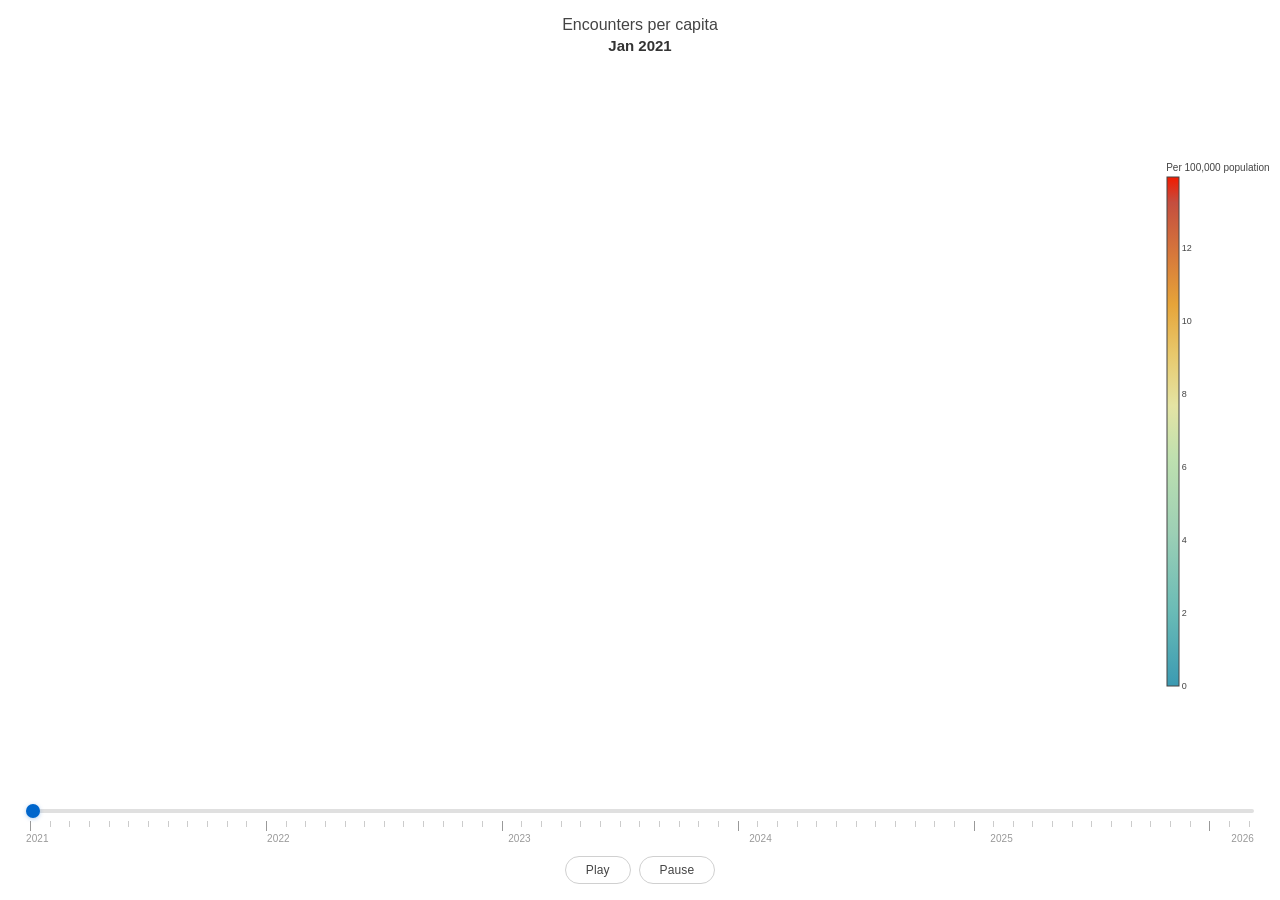
